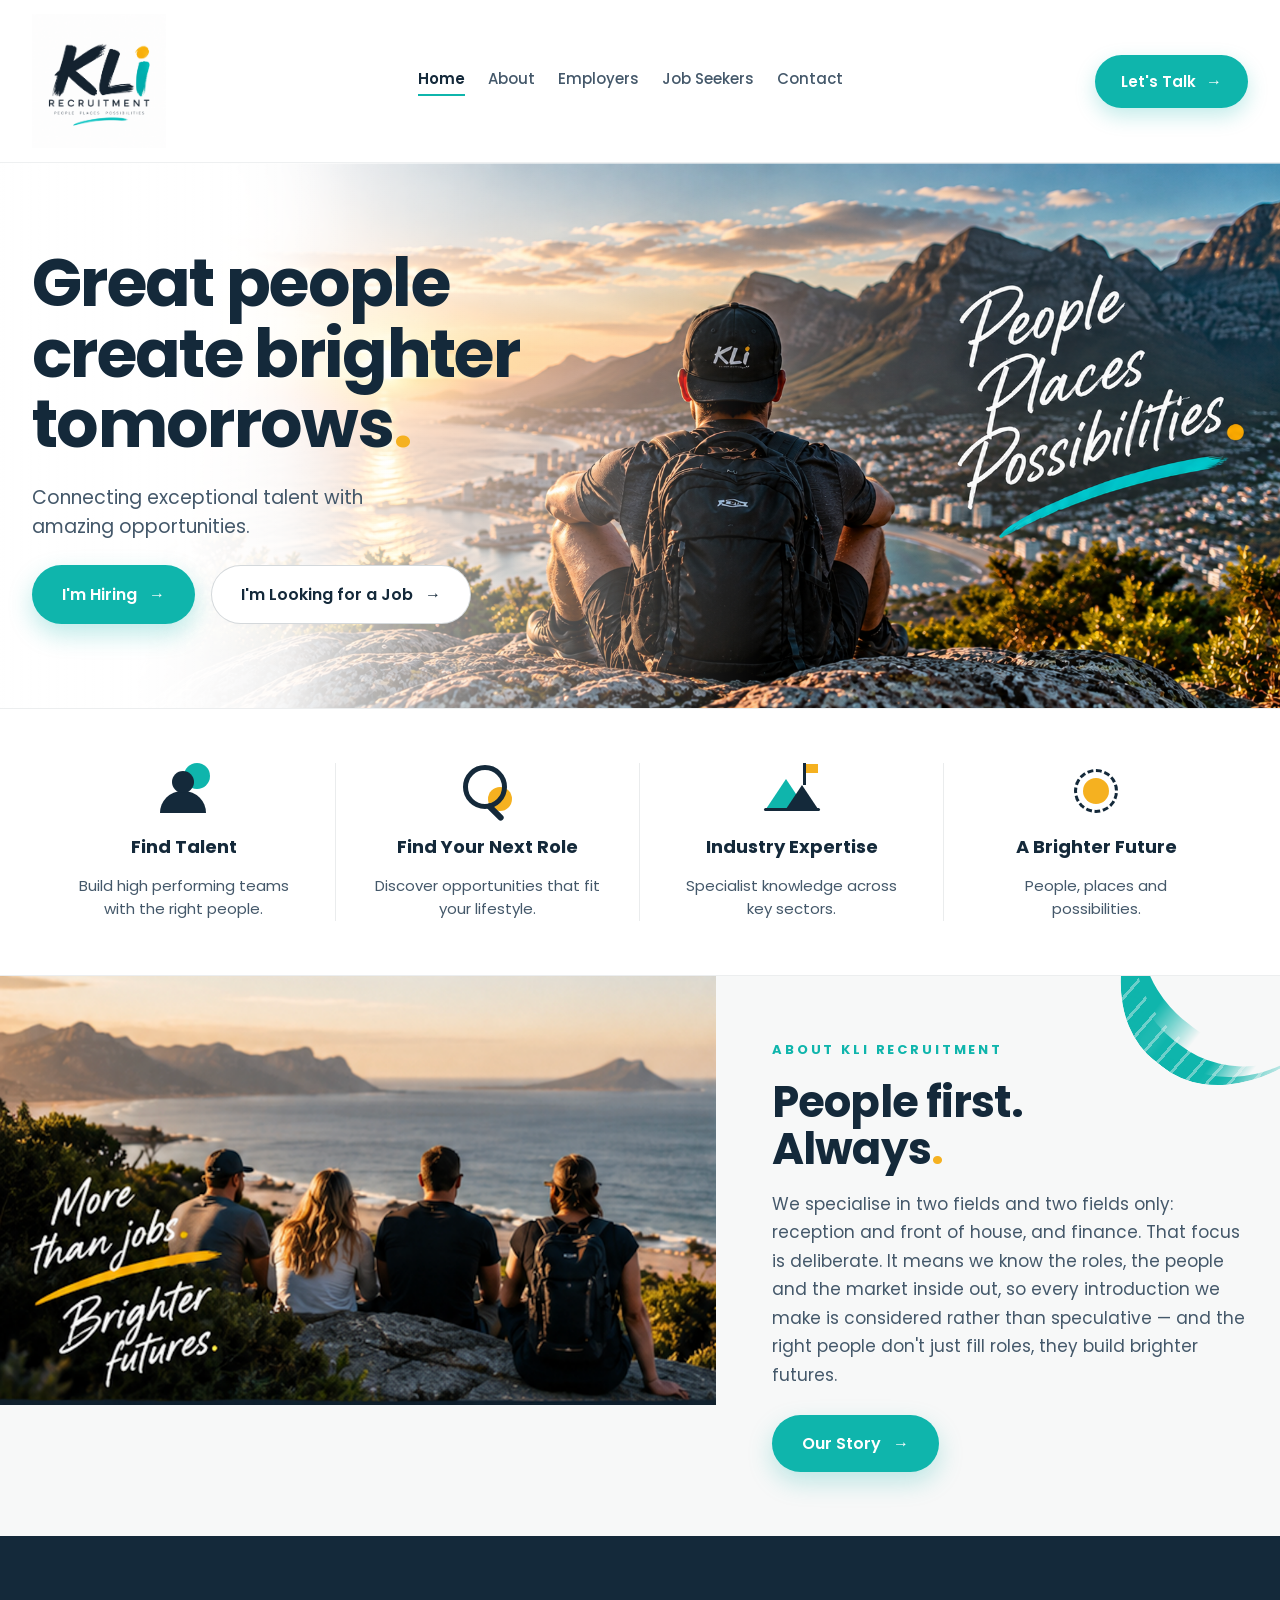
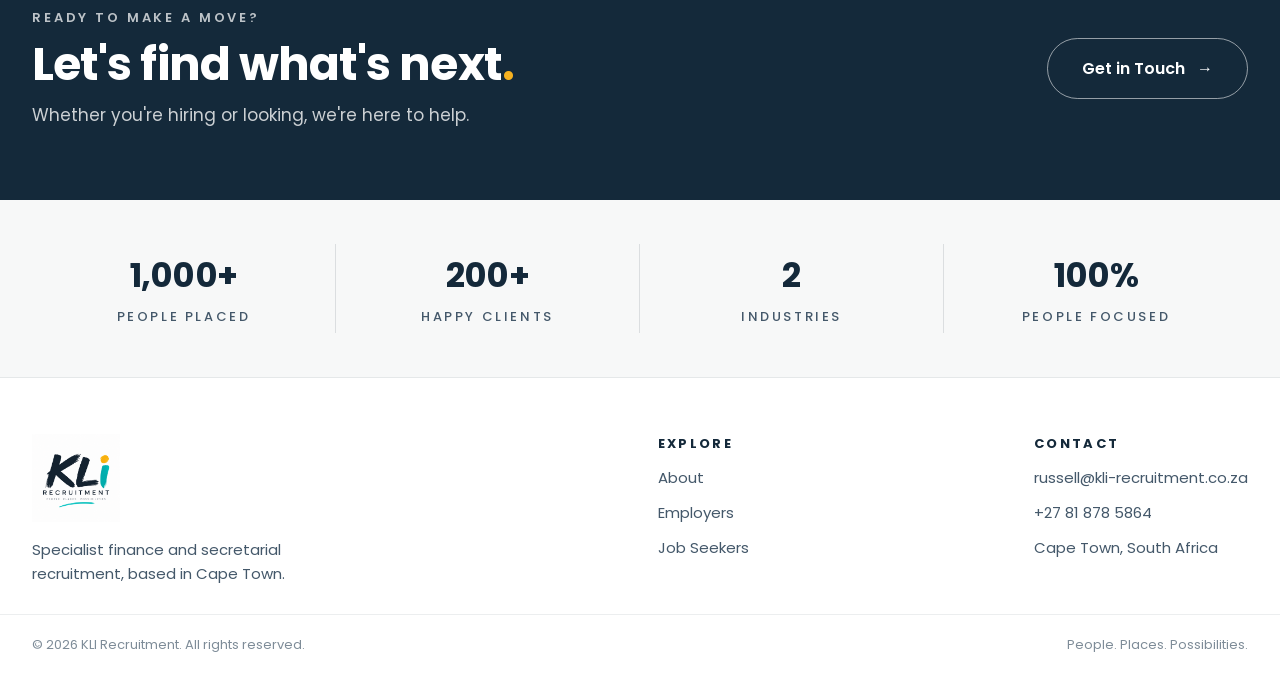
==== index.html @ b8b216cc "Add KLI Recruitment website pages and images Co-Authored-By: Claude Opus 5.5 <noreply@anthropic.com>" ====
<!DOCTYPE html>
<html>
<head>
  <meta charset="utf-8">
  <title>Bundled Page</title>
  <style>
    * { margin: 0; padding: 0; box-sizing: border-box; }
    body { background: #faf9f5; display: flex; align-items: center; justify-content: center; min-height: 100vh; font-family: -apple-system, BlinkMacSystemFont, sans-serif; }
    #__bundler_loading { position: fixed; bottom: 20px; right: 20px; font: 13px/1.4 -apple-system, BlinkMacSystemFont, sans-serif; color: #666; background: #fff; padding: 8px 14px; border-radius: 8px; box-shadow: 0 1px 4px rgba(0,0,0,0.12); z-index: 10000; }
    #__bundler_thumbnail { position: fixed; inset: 0; width: 100%; height: 100%; display: flex; align-items: center; justify-content: center; background: #faf9f5; z-index: 9999; }
    #__bundler_thumbnail svg { width: 100%; height: 100%; object-fit: contain; }
    #__bundler_placeholder { color: #999; font-size: 14px; }
  </style>
  <noscript>
    <style>#__bundler_loading { display: none; }</style>
    <div style="position:fixed;bottom:12px;left:12px;font:13px/1.4 -apple-system,BlinkMacSystemFont,sans-serif;color:#999;background:rgba(255,255,255,0.9);padding:6px 12px;border-radius:6px;box-shadow:0 1px 4px rgba(0,0,0,0.08);z-index:10000;">
      This page requires JavaScript to display.
    </div>
  </noscript>
</head>
<body>
  <div id="__bundler_thumbnail"><svg xmlns="http://www.w3.org/2000/svg" sc-camel-view-box="0 0 100 100"><rect width="100" height="100" fill="#14293A"></rect><text x="50" y="58" font-family="Helvetica,Arial,sans-serif" font-size="26" font-weight="700" fill="#ffffff" text-anchor="middle">KL<tspan fill="#0FB5AC">i</tspan></text><circle cx="66" cy="34" r="4" fill="#F5B120"></circle></svg></div>
  <div id="__bundler_loading">Unpacking...</div>

  <script>
    
document.addEventListener('DOMContentLoaded', async function() {
  const loading = document.getElementById('__bundler_loading');
  function setStatus(msg) { if (loading) loading.textContent = msg; }

  const FONT_MIME = /^(font[/]|application[/](x-)?font-|application[/]vnd\.ms-fontobject)/i;
  const MIME_TOKEN = /^[\w.+-]+[/][\w.+-]+$/;
  function toBase64(bytes) {
    let bin = '';
    for (let i = 0; i < bytes.length; i += 0x8000) {
      bin += String.fromCharCode.apply(null, bytes.subarray(i, i + 0x8000));
    }
    return btoa(bin);
  }

  // Error sink persists across replaceWith since it's on window, not the DOM.
  window.addEventListener('error', function(e) {
    // Failed resource loads (CSP-blocked links, scripts, images) fire plain
    // events at the element — warn only; real JS errors carry message/error.
    if (!e.message && !e.error && e.target && e.target !== window) {
      console.warn('[bundle] resource failed to load:',
        e.target.tagName, String(e.target.src || e.target.href || ''));
      return;
    }
    var p = document.body || document.documentElement;
    var d = document.getElementById('__bundler_err') || p.appendChild(document.createElement('div'));
    d.id = '__bundler_err';
    d.style.cssText = 'position:fixed;bottom:12px;left:12px;right:12px;font:12px/1.4 ui-monospace,monospace;background:#2a1215;color:#ff8a80;padding:10px 14px;border-radius:8px;border:1px solid #5c2b2e;z-index:99999;white-space:pre-wrap;max-height:40vh;overflow:auto';
    d.textContent = (d.textContent ? d.textContent + String.fromCharCode(10) : '') +
      '[bundle] ' + (e.message || e.type) +
      (e.filename ? ' (' + e.filename.slice(0, 60) + ':' + e.lineno + ')' : '');
  }, true);

  try {
    const manifestEl = document.querySelector('script[type="__bundler/manifest"]');
    const templateEl = document.querySelector('script[type="__bundler/template"]');
    if (!manifestEl || !templateEl) {
      setStatus('Error: missing bundle data');
      console.error('[bundler] Missing script tags — manifestEl:', !!manifestEl, 'templateEl:', !!templateEl);
      return;
    }

    const manifest = JSON.parse(manifestEl.textContent);
    let template = JSON.parse(templateEl.textContent);

    // Nested page bundles (iframe targets). Each ships ONCE, in the ROOT
    // document's manifest; frame srcs carry an about:blank#<uuid> marker
    // instead of a substitutable uuid. Every document mints the blobs for
    // its OWN frames — from local text at the root, or text obtained from
    // its DIRECT parent over the relay protocol below — so each frame
    // navigation stays same-origin with its initiator and a deduped page
    // loads at any depth on any host, including a file:// download's
    // opaque origins (where a blob minted by one document cannot be
    // navigated to by another).
    const pageOrderEl = document.querySelector('script[type="__bundler/page_order"]');
    const pageOrder = pageOrderEl ? JSON.parse(pageOrderEl.textContent) : [];
    const pageSet = new Set(pageOrder);
    const pageTexts = {};

    // ── Nested-page text protocol (parent-chain relay) ──
    // Page bundles ship once, in the ROOT document's manifest. Every
    // document mints the blobs for its OWN frames, obtaining page text
    // through a strict parent-chain relay: a document only ever SENDS to
    // its direct parent (which, for every document the publisher's own
    // runtime minted, is another publisher document) and only ACCEPTS
    // text from that direct parent; requests from below are honored only
    // for the document's own child frames, and the ROOT never sends
    // upward at all. That last rule is load-bearing: the artifact host's
    // frame-ancestors allows claude.ai (and friends) to frame an
    // artifact, so window.top can be a FOREIGN document — a top-addressed
    // protocol would hand page uuids to that ancestor and accept forged
    // "page text" from it, minting attacker HTML as an artifact-origin
    // blob document. The chain never touches the ancestor: requests stop
    // at the root, replies are origin-addressed per hop (never '*' when
    // an origin exists), and both directions are origin-gated (on https
    // a foreign sender's origin can never equal this document's; in
    // opaque contexts — file:// — everything serializes as 'null', where
    // an embedded EXTERNAL frame still fails the gate by carrying its
    // own real origin, and a sandboxed child of such a frame is excluded
    // by the own-child-frames check plus uuid unguessability). Shape is
    // deny-by-default: one request form, one reply form, no error
    // replies.
    // window.origin is the SERIALIZED SECURITY origin ('null' in opaque
    // contexts such as a sandboxed preview iframe) — location.origin is
    // computed from the URL and stays 'https://…' even when the document
    // is sandboxed, which would misgate every opaque chain.
    const OWN_TARGET = /^https?:[/][/]/.test(window.origin || '')
      ? window.origin
      : '*';
    function trustedOrigin(e) {
      if (e.origin === window.origin) return true; // https chains; opaque==opaque
      // file:// trees: Chrome serializes the file document's origin as
      // 'file://' while the blob: documents it mints serialize as 'null',
      // so the two legitimate shapes can never string-match — accept the
      // pair in both directions. https origins never serialize as either,
      // and sender identity (own child frame / direct parent) is checked
      // separately.
      return (
        (e.origin === 'null' &&
          (window.origin === 'file://' ||
            window.location.protocol === 'file:')) ||
        (/^file:/.test(e.origin) && window.origin === 'null')
      );
    }
    // Non-empty only in the root document (nested bundles ship an empty
    // island), so it doubles as the root marker: the root answers from
    // local text and treats a miss as authoritative — never relaying to
    // its (possibly foreign) parent.
    const isPageRoot = pageOrder.length > 0;
    const blobUrls = {};
    const resourceBlobs = {};
    const UUID_SHAPE = /^[0-9a-f]{8}-[0-9a-f]{4}-[0-9a-f]{4}-[0-9a-f]{4}-[0-9a-f]{12}$/;
    const pendingFrames = {}; // uuid -> [{el, frag}] awaiting text for own frames
    const pendingRelays = {}; // uuid -> [childWindow] awaiting text to pass down
    function mountPage(el, frag, text) {
      const pageBlob = new Blob([text], { type: 'text/html' });
      const u = URL.createObjectURL(pageBlob);
      resourceBlobs[u] = pageBlob;
      el.src = u + frag;
    }
    function deliverPage(uuid, text) {
      const frames = pendingFrames[uuid];
      delete pendingFrames[uuid];
      if (frames) for (const f of frames) mountPage(f.el, f.frag, text);
      const relays = pendingRelays[uuid];
      delete pendingRelays[uuid];
      if (relays) {
        for (const cw of relays) {
          try { cw.postMessage({ __bundler_page: uuid, __bundler_text: text }, OWN_TARGET); } catch (err) { /* gone */ }
        }
      }
    }
    function ownFrameWindows() {
      const out = [];
      for (const f of Array.from(document.querySelectorAll('iframe'))) {
        try { if (f.contentWindow) out.push(f.contentWindow); } catch (err) { /* detached */ }
      }
      return out;
    }
    window.addEventListener('message', function (e) {
      const d = e.data;
      if (!d || typeof d !== 'object' || !e.source) return;
      // Origin gate first; the structural checks below (own-child-frames
      // for requests, direct-parent + solicited-uuid for replies, the
      // root's never-relay rule) are what hold in fully opaque chains
      // where origin strings can't discriminate — a sandboxed root's
      // FOREIGN wrapper still fails all three even though both serialize
      // as real-vs-'null' rather than matching.
      if (!trustedOrigin(e)) return;
      if (typeof d.__bundler_need === 'string' && UUID_SHAPE.test(d.__bundler_need)) {
        // Requests are honored only for this document's own child frames.
        if (ownFrameWindows().indexOf(e.source) < 0) return;
        const uuid = d.__bundler_need;
        const text = pageTexts[uuid];
        if (typeof text === 'string') {
          try { e.source.postMessage({ __bundler_page: uuid, __bundler_text: text }, OWN_TARGET); } catch (err) { /* gone */ }
          return;
        }
        if (isPageRoot || window.parent === window) return; // authoritative miss
        const waiting = pendingRelays[uuid];
        if (waiting) {
          if (waiting.indexOf(e.source) < 0) waiting.push(e.source);
          return;
        }
        // Never-answered uuids would otherwise accumulate forever under a
        // request spray; past the cap (far above any real page count) new
        // relays are dropped rather than remembered.
        if (Object.keys(pendingRelays).length >= 128) return;
        pendingRelays[uuid] = [e.source];
        window.parent.postMessage({ __bundler_need: uuid }, OWN_TARGET);
      } else if (
        typeof d.__bundler_page === 'string' &&
        UUID_SHAPE.test(d.__bundler_page) &&
        typeof d.__bundler_text === 'string'
      ) {
        // The shape test is load-bearing beyond tidiness: the solicited
        // check below uses the in operator, which matches prototype keys
        // ('__proto__', 'constructor') — an unshaped key would reach
        // deliverPage and throw, painting the error banner.
        // Text is accepted only from the direct parent — the document
        // that minted this one.
        if (e.source !== window.parent || window.parent === window) return;
        if (!(d.__bundler_page in pendingFrames) && !(d.__bundler_page in pendingRelays)) return;
        deliverPage(d.__bundler_page, d.__bundler_text);
      }
    });

    const uuids = Object.keys(manifest);
    setStatus('Unpacking ' + uuids.length + ' assets...');

    await Promise.all(uuids.map(async (uuid) => {
      const entry = manifest[uuid];
      try {
        const binaryStr = atob(entry.data);
        const bytes = new Uint8Array(binaryStr.length);
        for (let i = 0; i < binaryStr.length; i++) bytes[i] = binaryStr.charCodeAt(i);

        let finalBytes = bytes;
        if (entry.compressed) {
          if (typeof DecompressionStream !== 'undefined') {
            const ds = new DecompressionStream('gzip');
            const writer = ds.writable.getWriter();
            const reader = ds.readable.getReader();
            writer.write(bytes);
            writer.close();
            const chunks = [];
            let totalLen = 0;
            while (true) {
              const { done, value } = await reader.read();
              if (done) break;
              chunks.push(value);
              totalLen += value.length;
            }
            finalBytes = new Uint8Array(totalLen);
            let offset = 0;
            for (const chunk of chunks) { finalBytes.set(chunk, offset); offset += chunk.length; }
          } else {
            console.warn('DecompressionStream not available, asset ' + uuid + ' may not render');
          }
        }

        if (pageSet.has(uuid)) {
          pageTexts[uuid] = new TextDecoder().decode(finalBytes);
          return;
        }
        if (FONT_MIME.test(entry.mime) && MIME_TOKEN.test(entry.mime)) {
          // Strict artifact hosts allow font-src data: but not blob:.
          blobUrls[uuid] = 'data:' + entry.mime + ';base64,' +
            (entry.compressed ? toBase64(finalBytes) : entry.data);
        } else {
          const blob = new Blob([finalBytes], { type: entry.mime });
          blobUrls[uuid] = URL.createObjectURL(blob);
          resourceBlobs[blobUrls[uuid]] = blob;
        }
      } catch (err) {
        console.error('Failed to decode asset ' + uuid + ':', err);
        const blob = new Blob([], { type: entry.mime });
        blobUrls[uuid] = URL.createObjectURL(blob);
        resourceBlobs[blobUrls[uuid]] = blob;
      }
    }));

    const extResEl = document.querySelector('script[type="__bundler/ext_resources"]');
    const extResources = extResEl ? JSON.parse(extResEl.textContent) : [];
    const resourceMap = {};
    for (const entry of extResources) {
      if (blobUrls[entry.uuid]) resourceMap[entry.id] = blobUrls[entry.uuid];
    }

    // Artifact-host CSP (connect-src 'self') refuses fetch() of blob: URLs —
    // consumers read these Blobs directly. Survives the swap like the error sink.
    window.__resourceBlobs = resourceBlobs;

    setStatus('Rendering...');
    // Page uuids have no blob here — they ride inside about:blank#<uuid>
    // frame markers the pass below resolves after the swap.
    for (const uuid of uuids) {
      if (pageSet.has(uuid)) continue;
      template = template.split(uuid).join(blobUrls[uuid]);
    }

    // Strip integrity + crossorigin — blob URLs from a file:// document inherit
    // a null origin, so crossorigin forces a CORS fetch that SRI then rejects.
    // The manifest bytes are ours; SRI protects against CDN compromise, not this.
    template = template.replace(/\s+integrity="[^"]*"/gi, '').replace(/\s+crossorigin="[^"]*"/gi, '');

    const resourceScript = '<script>window.__resources = ' +
      JSON.stringify(resourceMap).replace(/<\//g, '<\\/') +
      ';</' + 'script>';
    // Inject after <head> so the DOCTYPE stays first; prepending the script
    // would push the parser into quirks mode. DOMParser always emits a <head>
    // (synthesizing one if the source HTML omitted it) but may carry
    // attributes through, so match the full opening tag. slice() rather than
    // replace() keeps us clear of $-pattern substitution in resourceScript.
    const headOpen = template.match(/<head[^>]*>/i);
    if (headOpen) {
      const i = headOpen.index + headOpen[0].length;
      template = template.slice(0, i) + resourceScript + template.slice(i);
    }

    // Parse the template and swap the root element. Scripts inserted via
    // DOMParser/replaceWith are inert per spec — re-create each with
    // createElement so they execute, awaiting onload for src scripts to
    // preserve ordering (React before ReactDOM before Babel before text/babel).
    const doc = new DOMParser().parseFromString(template, 'text/html');
    document.documentElement.replaceWith(doc.documentElement);

    // Resolve page-frame markers: mint this document's own blob for each
    // framed page — from local text when this is the root, otherwise by
    // asking the direct parent over the relay protocol above. An
    // unanswered request leaves the frame on about:blank, the same
    // degraded state as a refused embed.
    {
      const MARKER = /^about:blank#([0-9a-f]{8}-[0-9a-f]{4}-[0-9a-f]{4}-[0-9a-f]{4}-[0-9a-f]{12})(#.*)?$/;
      const needed = [];
      for (const el of Array.from(document.querySelectorAll('iframe'))) {
        const m = MARKER.exec(el.getAttribute('src') || '');
        if (!m) continue;
        const text = pageTexts[m[1]];
        if (typeof text === 'string') {
          mountPage(el, m[2] || '', text);
        } else if (window.parent !== window && !isPageRoot) {
          const had = pendingFrames[m[1]];
          (pendingFrames[m[1]] = had || []).push({ el: el, frag: m[2] || '' });
          if (!had) needed.push(m[1]);
        }
      }
      for (const uuid of needed) {
        window.parent.postMessage({ __bundler_need: uuid }, OWN_TARGET);
      }
    }

    const dead = Array.from(document.scripts);
    for (const old of dead) {
      const s = document.createElement('script');
      for (const a of old.attributes) s.setAttribute(a.name, a.value);
      s.textContent = old.textContent;
      // text/babel scripts with a src: read and inline. transformScriptTags
      // does XHR against the src, but blob:null/ from a file:// origin is
      // silently dropped. Inlining makes it a plain inline babel script,
      // which transformScriptTags handles unconditionally.
      if ((s.type === 'text/babel' || s.type === 'text/jsx') && s.src) {
        const pre = resourceBlobs[s.src.split('#')[0]];
        s.textContent = pre ? await pre.text() : await (await fetch(s.src)).text();
        s.removeAttribute('src');
      }
      const p = s.src ? new Promise(function(r) { s.onload = s.onerror = r; }) : null;
      old.replaceWith(s);
      if (p) await p;
    }
    // Babel standalone auto-transforms type=text/babel on DOMContentLoaded,
    // which fired before we swapped the document. Trigger manually if present.
    if (window.Babel && typeof window.Babel.transformScriptTags === 'function') {
      window.Babel.transformScriptTags();
    }
  } catch (err) {
    setStatus('Error unpacking: ' + err.message);
    console.error('Bundle unpack error:', err);
  }
});

  </script>

  <script type="__bundler/manifest">
{"caaa2f9f-e74e-464b-9083-23123274c14f":{"mime":"image/png","compressed":false,"data":"[base64]/Q2kTYzJwYS5pY29uAAAAABhjMnNoZ/[base64]/[base64]/QglLaxFALtS5gPoGKhkyyVTvEpSZ4pTNo2T0hDI/[base64]/QglLaxFALtS5gPoGKhkyyVTvEpSZ4pTNo2T0hDI/[base64]/[base64]/sEFM3evJ947IDq0D2OHmBvNTZwav7R/MxFEqlQwN0a4B/2aeUQLc1dVowNjEXwdEt2sWC/[base64]/[base64]/[base64]//PUy0oy4X+dsgG7rW3yXWzDnEw8uQrgDxnCa/[base64]/[base64]/zMflibJ21F4bQqB5wEvQUwV6ExLiAuyeLIEFTboZIWT74kNZj+LwVp3Bu4TePeBy8a6Gz1wYri0/[base64]/b52I9yw6aYExqtAypB2mEeLkcIUr0edFG+XQTseoK2wPv6D+gnpYvo/mLzDGDxA19IGspzAX9zleQZTm7MTno13lgR4deCF9zSFkdDd5vfSBmIeZ+jOaRZTl7gTgtHl/J1Qtd2PbZ/pCLc7QfGbx/UckaM1lHHtbd68pP5IyfVgAISUHWKcKBo6ee8hCh8nCrqKanAL/7JdhEZRlWwL2PqfZ70FbBEpEDeQDZcRIpUa1dI/[base64]/qzMf+dhyJTmYKaYgtEO3DRqIq5H+M1BKcV0YtWBhi1cqo+n74wtlhahbLNV2gk6OyZagv7e+Y5/x+ukj0qqFx/JOvf+qnThhziGnVQsD5hJKFTxDLVLM9OvjdKWURecpDnpa4h1iWIe/RkXsCAwEAAaOCASYwggEiMBIGA1UdEwEB/wQIMAYBAf8CAQAwDgYDVR0PAQH/[base64]/3t/AysNAGtW9cutHr0qga2lptBNoz4Uk+STEQxp1eSMqG7mN1QIFuIlnOxlZig8Mz2iGpqiu81nZErnvnQhBKFuw6smxDss2lW5/UdOBOCNeJs3g8R0O8VHYe9tQXKk211DU8mWTuUd4AQ636jdLtGvWJfW5/RfBHIjPGvPC705AasGjJOoj6cPdlk+4QSS9ffZ+0ZiBatubtSIRqCzLypqX6VO2vjU/MzZozypd0UbCsH5mLk5y8yhccAqghJx0+T2JeJRIW3WFd/kU41vSn0Xjl7AugzVDnd5IYF6zu33HB2bjrayikJWnY9rQSoO/muci+4aoyjPX/Pp0GQe1u7CiUsY65LP9a/CJwVNuJGhNyWZ5v2A3PS8xzd7vrQBLWdY8C/nw7OLceVEA3owtqWydT5bI34701SmOrnHzA4cMxXVajV6gXZ/L/5X2mn4DD4/71SPAYt7RsNjnvof7cR/L3CEK/ZWgvSnyyTXbF4kezq9qVg7GBFps5yP0nB0/4tuJrvDq0XHUwWWnEe1xkarXvX8iIsZaKM1D+V8apVltavruf+6uOCbSkeyzuwVL4kCfRXur5wMTcTJzgH1Mj2P9yY0C/[base64]/ygHNQwg44A35f/vWXr3wIIKMszPwm+NVYYFjIwMjYwOTIwMTEyODQ5LjMzNTUwOFowA4ABAQIIT8mFYFOKrG+gghBmMIIE9jCCA16gAwIBAgIUYdtGKDKKjI1KBre//mDjAmw/[base64]/Sefx3inYQTK/w4pYSr7oYjNX6iil50OiS+LkcgfvLCWkD0IHFWCwZaONmoVrYlp6JDbLEQyg6gKzXflNejuqGRb/rjgjp3nAiChKMM13acQN+ki9wlNl5q0hHPALnypUEcooLTwaR/wsIcpeln+DxQUNUL52WlSF0ogN/JozA/xLbeCliAbSxEORhJcPaQUhrhLRWY4ok5NJ8qVunUMzE6Hap90wyAVBQEkXw3Eflyu/h3zHwuV7QCR3zz1hpsqEl4O1g8c0N3J+g3ITcPJhFoYSSzkOHMaYFK4TO7G87e22N1qqc4gul3WxFw1EGTyAyMRUz9ijmUFEV1wK9TJawmBRVLoGlftWkZd2l12nCV5EGiDUaSYhHWRcphV/9jjQ2Kx7WlnJ0G8xY/yagcrg0no4S0YNA67OQevZ720lR7IArK9RWfNcgGIlF9VSwYsra/tpfQkr3cDPoOKZFGPkYwMOZZLsD2u+gSZoT4YjD3wvhc2oS71Y7UCAwEAAaN4MHYwDAYDVR0TAQH/BAIwADAOBgNVHQ8BAf8EBAMCBsAwFgYDVR0lAQH/BAwwCgYIKwYBBQUHAwgwHQYDVR0OBBYEFKQnVIKiioB7PcWGzT9w2cKDmVF4MB8GA1UdIwQYMBaAFPIU8LDHF1Q9I0OF3Mpz0HKAPbioMA0GCSqGSIb3DQEBCwUAA4IBgQAg+yRPQcDAvJiyMhIgEI0gmUg1Ek/ERlZ+pz4/tqUj+SpIPuBRnR9FQHjBu4NOk1DJmyeWaN9NzvL2HNJ5q+/qwR/aP/WYWQjmcM2J9O5Hi6rL7P+MfhThRtiR5py4HuQ0Rv9h0nj4fTg541LtG19m6HPAAHI75KirjoYbKqM3Ifk733tcVNhMx2oqS3/PQ3RgBYBzo8nRd6+Hqf21sYRqbr+IKs6aoZqrop6CSAcMN8UCY1GX21J8bx5nyWkIQtXP9futG16LkOLgCHk8LhsTg2qepeglQY+FEAHt5BjBoDqN/p1SUBrvh97hZM1V+SEg37Yp758nbtG6NEarSiJP52IVd91FI91hLcIxKY/EuX55AgartFfUwezPHQbhXHtlSbAZ602rpMcnQE6mtLWPz3zDtEOndtNeMGPuqBeuNSh0ZKtaNeNbLzo+Tgph1jBNQ5v/[base64]/lsRYoVYLf3ri9eojVOhTiFaZ80ndBN2EM9zTRt/GOT/NNwu0roduhqTmZJoO38+Bi+75oXt6h3rO+3OMy51CozxHYP1kARd8v+x10XLUDT3os8wBjWQBRBmcuUPyx9AGtS/J7KULcJR0UV4QUjVfqxT29UmJX0fbr4aOEiHHrcipFDixW2LhJDsWIcoL7KJI4u77+k0U3ouD8xzyY9xQBQ6vLZJCBk7dVzni5weKreVjwF+dSAouitr/b7qKNcy2irRNswd/LENHRrVW3Gh/vyMjyecQ5FE/fsUA/7/tYEMSa70MRNYeJC26/DK25fKxkb5uKw741cRM0fwHN9j6LpvW2CvCVlhAgwae0VAgMBAAGjezB5MBIGA1UdEwEB/wQIMAYBAf8CAQAwDgYDVR0PAQH/BAQDAgEGMBMGA1UdJQQMMAoGCCsGAQUFBwMIMB0GA1UdDgQWBBTyFPCwxxdUPSNDhdzKc9BygD24qDAfBgNVHSMEGDAWgBRYwkCgPEd2K6jmbqiRlo6WyLfZ5DANBgkqhkiG9w0BAQsFAAOCAgEAkuw3XN5s62TarqERCTByrtxyCPU7vA96PdbG4S/2gzN96B9XQBhOTJmqa9SZ2RSL22vWTPjK0Fkz06GgOFwjiEQk+4fh9pMGJ7yh7UxfZ13/Nasx0ux7EdRAQzdPwoQbnLpkyA+woh1+mjb44dCCs1BDsuBVvYCUyFlSTkp03l3HRVibt/owqjvcR7zVLiy5OBhjLHlat91VrT1C34gDz/Fo/nMA1Fq33iQCl5HA52f+3KYK86VGEbNRHH8Sz42vX+MYyLhAxr3j+dZLcdBkXeVkwkvAXnfRPcdbnhXPe/2UlOcBSwhR2vtk9KsR8DWU8fa+fisO3bKaPVDdUMOWZI5tqwxznygGOwR30Jftb0VPsTMuX0brg7apYR+814Ku+IBvwuNpFTDmbXw6RJIrBpgtr9w0wb6lKkjnh8jeOAy1BAwzyuOEUHDxsh5L3o1P9pEZ3F+F+vHm0dfKp+60n/YheCmB8ONwWHcBEIakOkuXg0bo2sJqdsmpEsshHA9FvmWxoIYugLxZS02bQx9ttNeE4Pzw1chhkA1DjhNqncPxITyEXQb+O9bYIzlFC18dcQ36Mv2ggJVEtU8A5cN0/eJOh3KG9PBRAYceCL3UtSs1bAYQkqQ7a2qduv3AOwecdsIM1Rg5f0na45QcPlAIatdM4olhne/rz8XDQG5wejgwggXmMIIDzqADAgECAhQTUDtsiYzwJAMzLI/[base64]/AGq9gvsGazXma3Gya/jaawZgWpD/kLJ26paVQc7MKwvka88RJL3i90uy85z/0m9EaD/KgYaIsiSXKUQYRF/klEJzSxi/0icRBEg7+Jh7TbTXN7Ls1YECohVG+9u6QmPEq2J16EGtq2S7ZY/PlFFwpxYYiwYocaM3rOJ6pUJZbI0P7OP9CfDs6oVEvJclI3DH/UHLu8Hyhd80Yb4Fh8z+/bujSG7GmCDbkazL7/neoXptc3d0xkEyOZf8WgctBzigxU8oYQ85IBG591mQWsykQ5LQuOrdUWnJWV/Ooan0e7+ZhH91lyA5ICUmZMnTwCqLM3ZMAU6wjvYKFILHvvu0doXcA7jpGM6Ke7K/pBjFmtGZvsomToH6VDg8hzkH4XvCO6c25wNUzXXjQ0Ccxz1AwcnMdHtpqwsCTz63cD2SH9vsIToh29T7v/5IsmXcuC/YG3Ji2nQkDOv30GgnHj19a6X5IDQkrtR6KgxsE8lsVPCwQA6+Rop1Bt1Jo0Q0RGhm/sMDaT2C97imq7YeNcVwojI2IoyUUY0XYBfx7YY9sRlQ7GFzJsIKvg8ixIz8cnxpb7qLXVLUqU667hdum+pee7ISJcvN6QMkWtoVYR1vxJGE5okze2MaoIvKev1tMLMsCAwEAAaNmMGQwEgYDVR0TAQH/BAgwBgEB/[base64]/R9GOsPJvyD/yGowaze2xuTqxnN0DB2GDqTnc6qZwMNORougHTfbfB+E3Yv6epQQYs4PWzl4D7uL9tkVDZeEb5iRbbRIbSAPIwY69qc1kqp1VRlW2vRWH7ASYfr60tfkgw7lNeahvahWc5H8Disw7B/A3Rk0cBSO6Gxeyhr4Q5pl/gCGAwoFzsn/66kEJ73Zcug9Oq5vZTOROKYsQpIaO5VqSGlYI/+ytZ90XuGIJwO86h40MbaQC7IgQULXGKoKsH7VucYeQeOEa/s5dvTcP5GzGOoZPE86a+lZLxev4UILR6wzuO506QR11K7cIuGnfsuvwr20lUrI0IrQ1zsoYJhP89x7bD3l+nky8I8/Kx3t7bcIMFM6YmyD7Ivf8N+kmScCLWE3syW/YmwS7VDfdLprYb9Gdktn70A7sC0R1YjfEgVkQ5OD2eJIHtiCMHJXlXx9gbGUSNXb++HvhQgRnm+lAKxyCAonZWKiCZVBWZS7xh/2Uu6qFoU6cIsrZ8Lw1xC86H1J2R5cYwKWp79uflFeQdwHuFqA7U3lo5Y/UW/[base64]/5g4wJsP3G3MA0GCWCGSAFlAwQCAQUAoIIBJTAaBgkqhkiG9w0BCQMxDQYLKoZIhvcNAQkQAQQwLwYJKoZIhvcNAQkEMSIEIKxcaK0/NXVXBG8oANgmWR+ITiTDgPyEAdf4/+yzKNqzMIHVBgsqhkiG9w0BCRACLzGBxTCBwjCBvzCBvAQgvU+5spBMgTZniG7vQeFt/[base64]/5g4wJsP3G3MA0GCSqGSIb3DQEBCwUABIIBgLmLi+MLym9Ylf1CgjdpmEK/Fse2qp6o37vRmgupGfnnnowtRIIjxUh+oq3LzYyXS5b1F4yxZGfNP2ZqMKE0w+Wp2ftpUPJaNpipELcI/G8RFk9HuvXglGwarwGWF+H0qX4vLXBtjFM/2OJlNFQybSAligd9LSl2fKmVwdL9B1Ke4bBfJP57FzJI5DDWej8TRhVaAxqw58bT4lwJgWIkVhknPr5KJxW30BendSPxN6YFHHICQ6ac+O2BcVoU7l7sobNZ0k+WdcCRuPdDwhFFAcIfQ9xNgXzVaFsZQo/Tk7dM6cOIQcPLsA1WQkVI2mCQo/8usWz9YnxbD5Yf2uj+MdwVprKjh1kYgRnIwSvkAlpQeCeh6+/[base64]/[base64]/bEHXSQcLiSYJy91J7fSOzJphsk5ceqqMqj1ya4FSA/04fzxqdkHWJamLAdbjnAAGcRzcBldWlpT4G1agrtjisAACHMRBcS0AS3w4xULNFssDTHWgzi3Xg6CvY3OdDHlT5d3sK54HISQJE/VcwwRJ7zMM5p7b80BypFrGpKYNLPG1m2vWHIEtHiCdPVDgytTtjh0dPYZsawQof18eXYPCjq+kPoHZb3bg9JD8KDYuuxLKuh5UvgTmR0F8tfUAVhRF7r9uQHqu4gxBhamoPpJtV/98syz1hjlOpsfqv+1sAIdo/6pFMUa0b2IkNJZ3oZQgbbk2UtsHOu4zWr1/M88JBnT3TSNFbVH97AXCy3qpx7OBrNSjRByyEsvlB+76V4bjUDvXCOAixVh5UsQrmMK3UyvxtYMyj5AVM3gGm/[base64]/XnkXDnernUGoaflxM0Emhz4J8RMmCvxqp0RvC1MGby63rwqoBEeEOfyqti8dK3TDFSpiRE/SPWMtJ5wdqsLGbs6IiSQ4QRL20slZOBPPGJrAEni9RJ02tixmgqKKbIHBlzpR1sC4LpbNSwCsod86clbFnCuLKfFHJuNOIVGxsNo3gDOzMAcSXKraUBuclbtxhDTqLTW4L8ZF50O3vEOu9Tq5b77YNxnHY8n8JuA23sWWTvHwM5qwz6EIyfQP+5PLEIzE8D300lNK/MXblChWs2W5rhMHPX8vc/4J3Mh9G5ks+D1MRcZvserQXxAgMBAAGjgYcwgYQwDAYDVR0TAQH/BAIwADAfBgNVHSMEGDAWgBQ5PRBH3JePr4h7TXMYHc3l7qSlKjAPBgkrBgEFBQcwAQUEAgUAMBMGA1UdJQQMMAoGCCsGAQUFBwMJMB0GA1UdDgQWBBRj8xGiXg7NzcUQUrk/89M1Zm3IfjAOBgNVHQ8BAf8EBAMCB4AwDQYJKoZIhvcNAQELBQADggIBAHcFB+y6Jzj4zPVsCxkVPijUswrPd/WGaHx1g+VJxGj6w2a90nB3/EwmiPcwS1QfZM6RfACvt1q15KqZn4c26WCcsCKOveYU/8E1G9hkX6zRGz7hQImoGMyJ56AyZrUuF7/xOU0a/WxzvvYANnDj1V952dZywTJM9IWpHUK4RoKAM8VoLLsS5fwynolfn9D+n4trXARedJ9QG/[base64]/6NiRjjRYNobf1c62JcWTWfdzwTMBFPswb4y5Bek90ntoPjb2+ex4Kvux+vBCdDHumtgbSG4Ysfie0CvJxI/[base64]/[base64]/6XSKq+/[base64]/WdJfnOnCOrV9PRr5ENrGIjsOg43d1M+ZhKcoUfulZk4/v99pS+EBK6LmpGUQR1ELprtlAdWcOitEwgvyDZfhKGbvdElzzIiY+dmEnwYeobXcL9Xy669kxrh/iV994t99GfCVH4r0J+qcKI2wG1gLG2cGmKz+cjw3KPwozKyy4m1oXNYFUc/5BsdXamajMu8elaOzBJIzV0rhfuDWaQ0H5nZisf7moohZMTeo9DNmMnx4REfT6fiytJ67Xb9/[base64]/dQGcwQtHcThBzzARBE+zj4RYZmQgajqNShFYzJzvYo2Ze7bkcADT6vJdwvEsAu8sOvOLx1Ti/DxJ52+NoG6HnseotGkuc0i/dplRfvVoB1uvaiT3cPI1oc4m5XDUlzJTzbgcnaLJbr5Cf6EOSJ5Ec5qbNUqtPdCifkxGX+0Ndosdgt+vrCON/tedtabKUuxDwpjkkBdM0K2hUUYstS0e3vT7QkD4u+1tJVLKqMQyotF/9S4cjMNIDeSXL4/9tQGNFbfr/[base64]/uefDuuN3IiA9RXVFlmMn2CqF8EHzDJazAHfv7dc1El1CD1/KYFU1pBOSv6CiQmW14fm9HnF3SSyAS46n69LljnDsxxl4GOy946S4WIJTZp1TmNX160jfHTSc7cGJQC+rUkzaTuLPF+fWrV9U9xwjyfeYDKlNE+V/b+0yTK2VFwikksa9uvsFZnHPnfIU3YXn2tx5zV6L4dUHH5izu1Eg5D2NQtXFERXP5YQhohhSlzfZ6HRXztj2Ib+0stek6b94rYQfmu7p3XJ0eGLIS/7hPhd3MkwMtnGnGFO/fEKti4zOT6oyNjFFt2Ww+LR9vo0xPcx6LKvexsOtpLmIUGdDmZJXj7jWf1RwmoQXW9tvW/qTJDvlQ7TDZQokVvEPMAqnwvJrwpVftLqIYe83Hy+HrM9jUkhx/uZkiT0dg8j7ZdKXMIVMcY+ljj/TYM9BP8XomWUFgutQwAuoWzNwItOYWcKzuc87af26GRvtZWBrvG0QmdDBrSG6/9py0QVfLFYRgGtl99WM3TXdhsSlv0po/4R3Wq9lV+UaswJp3PFP8S8NNUkd0HbzX12mtZAwDiDv6a46s855Ch/pwy60sVAvrT75sm566rFbi8KSMBX5945VyNLJbKOheusvVgk/iQr5he5xtKvbfa+Hjcssi+EGHcObAFt6nBXSxUknJBZ8XdvY7ytpnehTDrF1GZfrQeN6OcXYXwj2C8N8WPnKbMa+8/bPoRwpxc1qPop45pouWh6vrUGwXvd7pWF3f6clE5Z/R2H9CEB5GliuVHIzxVfPvT6EzLGyajjvmlLpvLqOJFPV3qGVoLNvDC/revf0rkf1faP7Z2w5ML5k17H/oB0KqZZ8Zs0wJUlTZJUu7Jovb6LkQ10jlABooIbyeYCGzl0y1+di3m6dpcm9awY9jsP3VhSRlOB5CizvzgAsuX3HPJlWbBa5prKXoZsgMdWoDpMemFMprIvx6romtsVQWQSdbvnGw9ofXbu+nCyYLYbmrrVeSNkgh2/l/Z8st7iEg2SEMcc/pqrLDhehEufMHww5lrWbggO66X+a/pwD9OGoAjhpAoLxtWeRHnGmEI7muWlT0vBvIQ5aoL5mKPohdiDN2sVsx1Qew78IhXtor9sqXz5LDadvoO0DwhY50OWioiu/32/x8qvIGN/[base64]/[base64]/FoV8JM8gsa0iP7Jokpab2k7+sZsriUfSiAj1L/YEJG0MKpi9yDpeBIqHaTrXXOc5ztUh5k9WPxQjMBTn5SPe2iW72wQda61EebN2nZEfwzNm4128a4JQC53+uS0KR7d3InpyAtlsORKvIvT8LgRhIvbYN3Uwrv7UKAX/PaH/wyyvx/Qx8aWpaqMGIir6xobK5DlkFJe01/E8hcIHH6onDxmxGlz7wxR+YYoALhf1yaaWzuPX1w0t0TPObl6N83nPOcH871qSit+mqLxC1VaVJboFwlwFJY0mCZfURZK61eVY5cOELBcLs1tyIHeAwyzH35cZX4nrRFF1aWr8hA7pw6WhDelNZcEES/iP7TiIiUVSrPwTujfVS6EVTJM7vhZpDKAJh3dGIOWQCQ6Sv6PnCbF/r+YqjUt1LMluM4YtLESMKibvVxMYmA8NdRPZhf/U3M2L2KBUSgy3fdE0CgdixFbxoaEMtXMQAlFBCg9etYEDOTPn2SkqeLfgWOqSVq1EGvm8A++CjYTq2FK++o4Pj9sVLV1t+0GjXwSKfcxWIWF1Hofz6hLY6omUOS/la/084Pz3gHxnHzpaVyyJ/[base64]/nkt6pYIWraNzM5fSsquAMWiJnk7ySk33WZ96MqnpfFTYXVikZzBUQu7/BnWT7/pU08IgG7VlnC+mgN3RbcqFNzO720EarnMkoB+ODvMaVUs7ars2BM+IRSIwMr9FpY/FwXgt6nmLIWAtp9MyorVBUAWyqwlBcccnUcF5QRexPZJNEigXH4Kl/5yvBWMx/7xtqnnbpWE53AqoO1ptDfdQj7A54OKd0qJhFpsc7WjZRDC4ofemED7VBatyJSVIzZUSlNTHjYW0O6BtOXxYABZtfGHuS5bYbwS90fN5wTT0YnJZIUAd1TG9J4sSCVkFK829ajsTiYts6SStLelIY05qi60/EkJz6qLT62tiLVsrNwYlDUWde6rYT2gSrIMiJZLTMOT0I1yfAUet1YgUwoAWPyiakOEqD2qKSLKTiUCH17zQKHG7Mw2LAGFzhdeNkHEit8g8J5n3b2BcevcCFaM/LKffOTd5cAabK9cPusnL/ebleYM68SWPQvbplND4kCDln7kkSKtmqHhHix1XSzxJ/JG8oaBprWtJFVr+lpeDsELk4xM3rqkKXiTEEBBRitQKV+Ur6qqvGSpufI4W1r65pdkm4f1ms39udWLGxzMfpmg3g6zyzygj2V37oqPl4sBuU5UvyhWOhAk4jXDrb5MG4LaO7/kCsmgszhdcHrrKWX5k79dVuJtmoEi/vBbpeVqSt+r20/ITqayIf+ySo+JYeTkbqV3q9b947t6IYLkn9o9L6ffQXOggby3UQPnqPzr7lDKcfuealYcNeMNzuxL3T8UfhXEXkfSJs2ZW4U+bWWvBTgaszbwh9N9c6avbWOfZ87w9sFPS35LzfaoofGLE2aLqaNwTueY+uSkxHgxcjvGvHv2yw/lAV/Be2tDQCqxdA+ZHQgSZxu+WqdFCKqRmtmQb1p06U/msqESfWelTkrcwMH1jrFHSGC0M6VLl+sa04DCiYKdzmdm4BT3LzWlB3RkCH0uo8iBBrb2PWsNf5H4ZnCzlpSxyWe489IIQrVNQLJSjHED3l2vMwBT/7ARi86z4bnlohWG9uNCoT3rekUCadbiPzP+8PvbOmStdSLUPa/BZ8z7iOgSkKMbBHZ6ojFlHS3tTnTLP0MNw6022Nj3x6z9c9S8R+ssQXrwjjLMU6AuP9orzRtQavNyuq2wAH+10C22RBA0zeJFIqJH4kESzoW5l/gueBnPFMtIeDAB7vrs0h3tyfD1qq6FMBn32DN2MuaBK7Hs6R22b6gB8LOK0Mo6PtfDajsAB6MAssvyeEQLl/6UCWSxbVppgpT9SG7VfSCrS/[base64]/aijDwxDGkX5SkGK4coOgS4p/[base64]/El37YXQAIaBBJQ57cpPJQOQYvXI2PdebD1tEBHaZtAfYXVRNwk2ulykxnNtZuuW8WNtknhDJe7QK0kxnbBb+qENBzL888m3Z+5yK2md2iZtjEZ5kJQk5eDcBYga7yqmtFkWfPa5Nx73OH10kxNC5E8JkoZpKfIunPxFafgkdv7ZFCurcvW/5Hi5kNDD0sbG3pXcuHcoX+hVRaVf5XPHFTjaBKOjVCm3PLTgTxn/wargKI6VpSFrHmjqs6GlqUQz6a5tQj83cW5KlinabF50E+0v4h8vpnPdB7CvVzSDYfjgirCKiJ3EehIcMSMeJSl3vPm54xJ/k34SlLtBIZL5SOLmswoWWTMWg4CXZA3UuylUHX0QsrUiOdZhLKb9VVY8J3qxLqnnlISdqMZWmqUjPXZsmizRJ+I1Y5lK2BtffIm6vROB7HHX3gv3i19p6hPdsbI4jLxn/0gkACpvrBKoXosZe1bioYrgyRIjTrWA6uux5asJB+7sP4VNJC6fMNmHiG24XJp+ebfkpa/yLR0bLhmriT52GVKNAG+cBlfQEuy+TXVukds29Kz5gcy7uic1UmKAmD+fd+0kkGhmLXltKi+9gnz5KaceJCz8xJqIRfsUIoOotHs92CoY3VtIq10cJ7BajdXMihnk2ZXWxUg6SJ3LZ7oSnrN0yktxV6KdUUmGuZSx9489/bYujmXK67y8gr5W2fLFYzL1X4Jcq1ceDvotB11pvquCXAOjU1fbMCNmwLUL28zr5/sOjTb9bgcwuVCphhutbPCcmZxXtRuUiYte/LTT+6hRR6x6dXIXcWPxO8ADpG0V05Q0WJa94KBl2AVATTfqNNYvHtSUbt+SVKr1qgdHKkinkCS5MGC7/WwvWh+Btzg9XAlO/WVmFYvPOYlhN9M52mhjSjBk+X8j7SO/asDmWN5bbptKs4H/l39qchydaDwqe0HoZRjyKXs8wwCpd+gu42uvebSWRLXakS+2qGF8nySpz0ZF52hZghI8NdLxUdLZVirQWxXsOMd4FUfvbzDbAqT1rJdFt5mAgPbo/34w01exl3rarCqTwCYOuNwWvlsAfLPl/5ZSwYDRMHqUdyng6DCasFk8kIR7vSU6bAf2kf2ZLb6ZYpkgBzW6kgGF1ct9MNyOthboJ5Bbv3/KXFlxceYAFUYog6S9R6Czn35zIsyKrAW+ADcFMMyvFaet///sfQGQDvKW5DaGU+jaHHAbsNwJYt8j7LeC5VPuDIo+lMr/e4KOjMDtpqazSVWXcwZbiCrOiP4AxTZ2DdTMrJSgcyKHyNaKU8wofxf7gzdbKQxGlIJn5vUu0K6bzXqkiHs67myXGZdhES9x6rJdzfo4bPmkRs93vWqt+ScBsc5d+mf2r/Ar+by6R1Bp/8Me+tkGJb+reMY+ezgHNxLb77ZlwW7iwGNHp8GDahb4Xzt/vxY07eIWiSvg0u0N2+FWQKOIcIkREbCwMD/pIxb5qG8En+SySjRVIj0lEmmYt2sJG5qTtqUTZAbv5IxhzhLV/GVn2Bvz3AsFaIt2vlRj8bJ1bnrdUj3aprvmKjf2j+21ljbUmKn0IUDkAvW7/5rnSrQ1hKR7T4FXLOPq+OlF8+qsv/ewLCaysfJaPg5SwWjTMrGfCr605MvYV59wm8W43z9mFHtQSRdJJWd5Ccb4N4r3mw1n3umoB1P9EeVCK5usNvMKCdtga3tYpx/3bjMVxjPFYQnuDQovX1fikW9/ks2BApidVzC8swpt3n7UNI9HL4jr6R4Y/cSZvglVrsGLe6q8W/NDO6FKB7Kndxan1XIig/TPGqISS26N409I2a2Y53cQwEseMROyd4z06gQIwYtd9dtw+iUjRBWksIZAWA5tWM4Vr/AlTIgxNHwRoTzntYUUSMKUh0/ZGL6XtdkhYpG0hVGR9WODUCWqTbtgZ/7GBsabY93dI7xuyG4tDQ++DkGN285fRazZYqikHG6dmO4sEND1ZcHI62EHuy7rn3ynyeNdypHcwxCNScNOTnDpFH5jO/c9EE1630okNTrHIZT85C8+/lNmKmtpSVl08PHsi56m1hwtGBNffJ+zlTQpp/79sVMBGwb1zo/yuN+rXG1bqdB6YHQl9bpmYYkcyP0NiOYi0xUCOYf6FjJkaluNrVnDPxv/DpmEqW/hX67whSH+I+j3CzcY+JGDtlPlD+/UNSo9D0utJ8FxS1/0KrL5O4my9v7EB69LjT6KRZeyF8ZlSnR5+/IuLy64fP/iANjZl70m3cFH+5c+TvBj6S2z2DK7mq4bKFdh/JAOX1m9IvBj1GCl1ZWOa5cEpNzbpmh7Xi9OGcbroXmPKVy8bz22I2qH3IE4LtEe2R7xNUoW/2ezBDxWt1V3Euz6DPsmGH2YGC3BNDTpdaBNZGAQuu8bzy5A+X5kbCVC1WAlY9vJj9vSjeo5S+mxtQkb/CZmMEsWmZUm8A8HqaOuAF/mh5Hwi4MHven3ItpwA7C/2qW6A+PWm5FaUdtuglVL1kjO8suOQyHmBik79uYB19iuoUHyw2NydMrECxLqe6wBwQvWCQ+6uUW+zB2/2+ta63ZL9GgyEP2NCOLVZXYNh8BAIf9iySwC4HtZWZ1XhiXz4wdJbaKgZsgiqWIhZbCd3U3uYewqxV43IPZEz3C0V+Cs5zZkfEKqxWuw2DgDENhFCvq5U3T4St1PQud1sbEu/52vo0LDKdPHUanEjLgVevnt5rIdxFTUiJwMlIEDgBlawaL55sNKOrpsm/[base64]//WquBZklkRt6qsRDOwlc5+cVj+Fx+CLr6UHE6ylSdMNlIMBD2GWPxsi+pFKfhkKxBUO54FpatKLfci8+g65mniwLBViBcNX6xeOyOwyyoHJz2yoY5hBwimXWly6im8+o/OGn+uLn9NBDSqc2VcoBggDqQJJFPKk9YYp/jkUSGStDs4iBq41h/ZTMJDKr8EQRgkmBapXuCEnlhhFi1kEBkx6ABgiAXUnCHbrH7Q+uWE+vhbWlVZfM7s1+lE7IbX3iyG7oOEv26NtIoUZ7MtW7OVvvxxm+Wr364Jp5ZK/RH+v8vl88OLurN8vWY6CP85T4/V0UCrYi+DSUg8rP7YSN+YM9uAGthIZ9UpuKvURxeDUDT5d0JYtAgOr2oJ17jBeFet2kR79o6MEsUsTcBiSCoa7kYs1fk3RtkPzsDsGZaf4NtgVySocaCRdeFrzlzNeihGt3R/[base64]/tIpAW+d+8fAANTn6c6krIj2aSh1dSYZmlqOv7ViqdP6LxMEAwnT5KBP+77/[base64]/ZpmFU/iikrZvbo9bT9ZNBbcI8bZUOy9lTWyHcnWRcJsWOXejyts/KgQE1t1qt+eKAp8l+UUCU43twLqqwTdrbaYbJw50KQu3JS2IcFcLz5CFwlK3ufZ4uOEG0/R+E03Gb91cjMDvB5zIWDNXDR4Y8dMCwkCly0XqaQkVugvqQ2nFuTRIjIngcr5heQkH56+n4uIrD9VW+zui/C4xXtavr+9X2Sd0WtWmmlEYmdlt80xVw39nHNk3New5dexleRDeF61jsnLFNQKjwRnol1YqlLZtLgX9irF9vTCRAliKI6dhSa0cmHHDPJ8hsQ7F8sfj1OqnNnbiR7DjqZKOfPvv5l+MVtdJE2b5rBUbhXfAzxofYaREvNeA3eVelcUJV5JmuVGi/BKnTb0ii2GDmHx1MttOGRqTNJQrBPgkmfn2fptbOCM1VhssR7oNJqrMf0iN4ZyycGcnOxiG7VWkFu1VnYZeTMxE6uHJzNJe7aN/w8vRL1F1756SZaTA2rX6akUyvzXHkZKBm99j940J8xaRAsFuYzCSrNEWWqM59NqKVBWPZSbNTNqYnyS4qcIjRDDN1azQOqfATjaykhCFN5YTFetmFIHnfOMM6LfBbNTOheWv/MuQidT+Z1uiJ/Fc4aTXoyJv2VjV4yL0/xTzuENH2zmFn656asAo9LAcSdUi+wAK0rVna+lvFv18ytKbzQNH7uzk2yzLP0RToWmJs9hd+FY93ZOvlwQTN0uX/NNNDM9MaKBW7WoeciHf4kZu11jmRw4TkaQvAIKD6zYGWJDVnl9WszNQwkHvm54T8dUho0yyif2jb6C/3VFKYAxx5a0DCv92WzOD7v5QCnK9X4fnV9k6RWKDNtuXwe4WrEFn7UcnPQI1mFwfghiE93mM1S0Su+zkv27tk/T04EQEL9UhrOznomoTSrdSf8lWZ+E0waavnPyX8h4X4T/[base64]//PL2y3ZJgAOZYuHP9ZftSMEQRL6E85Ojs+TzlzE+dOTwvw/Rhe1eSWu5g12gQ20XyCVgw3v/Tfs/iuv2SV4ui7Rz/Sb/Fzv2H7UHo9q67v9IhZfIPzvDtZI0arIIZ9tiET8Wctp9pLoNKCnGin8VU/x7PJrI9s6X9N2XD6mQwnSqo/D8lHAiH/Z/GNStPEosuvWeWH2nkhtixbUc1sk+Uon+Snw+R48cM9CKZheoDYKXJF1afPYqKLVyVxz8hhuwC2XXSinoFLXL9oi3wNCAONCLF1+6VglV+5hvwSxanKWxIi7inO3PScO7MWgiZ+yKgVPdN5OWlsg6X/ZbiORlSyVy416ypNe2Z99C7tCiytCGwq2WPe51dzzBcmAq5vUcUCBc6AxelRNhwc0myLMojUtZCNhDp82csU5pSodClQUMpHH5a954m/pJllTEa5lpC1pqT8J5rVUkrUl4XOC9s5vK+sxhSUIiDzplgv0WKBVVMhTvqxgdsboCGVoRtb97KnsVTUNgIGxAYKel9VDJs7ReII2iNS3K+7BxtPhEDxjScE+/FIOOc/HZzfeAnikVd8DLggUlB410pR41Gz9mp2i9t8wHBapRl5KD29Otgk+NKd2Q4iaPNGuXkVnRrdlqhhd9ObZNT48lzMuE7eUXU8l1ZaedJdrSLi/Yb4bYclAfC34iaITlxs6HZM0wK+EJh7sNyZs5HOAdPd3yU/w36gia4lv8vUnctAI5/VqAYC5ZeY1wEn9Jm7BIG/DLnlXPH1kRe6Qorg6xaOGyt0a86u7k4BaQzPqLYVgKHJkozEpE4x11RhqMgS+EiVq/1fBqd6AUhg+n1CV+WbYmTTm8JYsstIa3BuTQaxvDAqx8heyVuulGoWHgrKpTrTAHfi2ewIHhlq61nLuIz16lf2R0+j1CSbEj1p/N9Pl8CX7Bgvtcb/Lyxz7p8FGrcil9etso7s9RzpL1lW8EBDgIQgRqAw/[base64]/9wNeTfHP2i3VEPX1LUBW4JE3jDpZ+9L5dAs3WJHpQesEyihw0n3jWvhpQb/I3fvlnL06D1oYFY/iawYWOyy76EPu1FhbohTZF0TXsOjEYM0MudYd5UTEyDRYtsGCDCkA1m5L2A/xu2ZNIKlxoc0hBc2FpgqlUSCQyhXP2wZC20l+02KrlafjKIyivWoW1OyMdPKWqW230FV78RA1u+W2SWlQMqmFOQfAnzODPHMlnOc9KkiHCay/1+Uvli1sK0JkHTTvgRZuJt5UBSYXIyjOjkdF64XRErRqQgCrBye3VxbZJVg94hfEdmlbfWQd7ehP2IFc2bGvA2haNTa+wqo3RvVDJ++i0MbPH6pTzLMOm2wgXHvrN21OMGo0gRR5gofRhn/7Flw6qr+SGK1X02bOeSEoOtlTMRqSu6nlVFdHAhqhf5UAH+J6Kk++zXLnwuodWlrkkI7JtNgHLLB9ZBZQ0A37WBe+dW9+HnEoaNTazDBaK1kNuiuz7nsQvGrjykVsIEOZYs/uoSpAtirfAM11Nt8lIDjovtnLMctuKXgrDAocJhbKWTPcCu8eIkIct8iZwcKu1i3bfmWgyxjtOPTREPOHIEOxF1cCVtjQi5HetIovTd/VOYBfxVUpTPrtwAZRHHcH/Ys5elvFoFC/GDQXuaCYFc2XlgYa/vl8gvF1JdPDCY1tXGGS3fCIdBDVNL8SXa2ESdMMN7jza8YP/ungKBXyw6OpqLiOYpeK5QmcXdCiY9CQwnKfg2uW6R7sZngkxoy8CiCseTixZttFhPJc4GH0DjWQ4rpFnjfKLDyfWLEftDg+VrNmCmFhq2rdLw65e4mT+Iq8/7sJEzr+8bnlTTJJi9FP/1DDkJAwQSZNul/wnr3xqTn6vAfp3t1pT9pvQmL9ycvzR90gxL/fRNYt0b1TD3pjbiKoPufOe6uU9NJZgaLoI03xuF33+qK03OBdB9hAHQ/ve/r/HhDG1TXq8ZYFh8d+cYs+7/0p7GMuuUfbjEpg1en3J6JkguNmjtMs/3oB3srnqYBM7tyz7ikjffjnFK1gpnSeI7ftUet+lgUsJZODREgFNbK0i7X2xbzleN/YciPjp1YAOumFTsYdIJ8KulR7T31+5nt9rjVTWpO4LZxZ13pvRyftBLOz0iRfirtFDnraEqoLNAWmeXSZBctEC5Ji1IHs66FD2FsS1nsrSHqckc9p4pzkuluIlFdS6YkjaHUZ1bIBP8gMCnaM6qQNP9CgE31n6yq/ycbM0KOosIiPFcrUDeLEwi0JH5fsXtFseLlbp7SwyMdXQ9K7e8eR9zN7eZV4w6QNsc5vSZ6sHWw6UCF8W4BHR1BqSFr/WIFGDsfoT00Yw8HTwZioO9U8YZMELtXGqd7iI2AadrbvATxbUe9Kxf7xrBgXnXtC3c8bZicsTAtYpdOfFHG3nY8foUohH3YDlS0JW8Ui94Q2beGQ6hKsxAeAKb7FXeRvsxJ2nLglXALu71QfBetGyXOhVre/bX1WVpKzPidAvJXBOt7wv8k0w9ii5+FVy3LGZYRs9JuDtKpxcutjjkVbbQmEkxP26/Z546XGxab6aMip2k3bOj5HBHYy5ElKcwZ3YpSURrccB0QNceKyncg+DK7H/gaV89FkxGj6dOCSr1hGCmDSRaPPv0G5as+iaEMME31KeTKSoiH499465mOeurjDTzFYl6oRju3P+9O7ubzoqYjiXhBzi+2I/T63hn48Hfmkd8+xn4CdgrsmQvXzGz7cMXp1p7XvFmFJrC8BjZ2M2kqeqo7hWNC70VyKLPdKzClwVqX/czDJSvChsgEelSaEnr9bK9UdJ2VGDz1PN3pCohJN4/zvKy5l1nrFj15fBh/B2+tOvV+V10qrf2QvV+wOSMbsLWuIu1XN1l4v6nKdayn7b7pbWlkx64POzM/NB+T4ROkotXckL3r7YLWuFPAV8ZQwZfgKLBi8/t8e2GQwx6Jv/zoiT7X9YlxE8Dh7+YwFqSs+tN4HolNrD1u5NWZl/XZX0zMaMucCJBGP4bD+4Au7s/LfFDlHIf+050H8vB/7L1R7R+iRYIwup6+K0pdlo95Of2V3XMOepkIdHuTX3u5uSlgSqhy3/TVGRWPc+lyqUnqFCyfD+KOpfIt59IzmPVNnZn1NfoIELpnb6m2/PILol5zFfx+r8vOM7twuIlsv6pxj02yoCKNhCkMGg/LJ3K83PNxhPIG8IcYY8J+hR0eP0gqhUqLNZNccTcUrtbiyK1BDNI2AajLj7W9xEVyCr1tsxWddhiLzdqt5twXFRnT6IUQY/Xlv4SkWAdDniMH06e5qfa1s7xRKk2Q/Ex1mx2DSd2k9L0lgSOGya7H+7qAOapc5af8MiHn6P75HpkjplQ5JuCWaIoy1/dDYtxR7SCi770UWXsJl38AwOb9vSIpoDYhPzjNjj+yPuKMa29A8wHLlrliFamtTZF0oKoTTcYlrwNtf+DoJ8MFE0NAe8JoYl8powzmRyju9aarrXS0lKaAuIaBJBrop8gSnYVC8an/Hzdb1wgX0wq4YOlU9UvdFz6/YoN711aey098pd/p4Gp22Qte1XbWarD8XYz+dShOWWKuHFZT1DebBtZcdxoH6Wzd36QtsKWPpKDGRHNkoIbkfSqp2mTKk1HHgHXUUG6CqVTZt5mywpbx1W308bgslfyYN2d+GDDxMqFj4Ev7sOjVKgq0ngWqmwQ5QM1bC7yFlwh0/fVEH+EWTEftLhZ9H4b0IZEBeTqumkvSAOBM1fYTeo/7aAetBeLTYQ4RCNSuuDIDJJ/MYBU1/B3KyodsX6xS0PQQkjWIqnYiqn21roc7qnIiki4bvR51/BB++sxNXHGwSYgNi74LCT/adF91pgOfXERoYAAoW2Sq+AML3p2UskfAQ41MxxXGTA8nODwLExQUp80O7CCHDq+bbTb1tv9/G+yuunZ1AQw7TpswlMSG/YQlDos5AYWdqkvDQvSCpkFRUaYCwC9dFdMx6WsoKOXbLaFOyWMefX+tlofbCqJV3vVtlro9Pbpg5fzr7E/WVvUNKHP2TPV/bcuahn7LPvfpafy19TByOGNBf9X++H8uTJuGUfva4GTrqUmh4iggrmTEw/BePgQzj57UzdQSLiWi7PbeNnQo0/bOAk9uLkWBo7d1k0Wq1z+8KGPMtSgfv6+HMoRiSTPWtaRmknsI5PVV3hAjGbRNCYU87ky3djw1+XsNX9AxCr8I/89NJX9toAVtLf4YIRUO9jArFYeKmm+2LcUBhlsbcQ18mLZedPFgJ4vz6crp52flXy/FkGBb62Vx6BEuSeOxDw7xpb1G0U6eeVMRQ5wt5XAyAMdP1lBMFk58et4v1r8Wyo21UGBiQvKeas4Ty0FuE2++jDe/nI9dcqF6pVcl5EIiKmh46iSxfFKNoCz+UguwOPIexba6MjdlQCGXjsgOMXy3KqQaQiEWTRkoMBRbWnMtLfhk1+rUYoWUXx0ZK/[base64]/SpakI+9fZkcY9zdGcHBmQQsKenfrQKgWpDA8FWWzEBPoBmGXBpRDVT1eX48sJuu26yyM8i7PhPg3EUwnkVu8Um3p/H3U82T9mUtL4rVVR9VQOk4YUS1FTVZ7PfR43ZB3NvYKdtcWKijWjsnxeZURv1Y+pLbQt9PFrmOgYiHg+R/Sgh9HcNZz3+RCSXbb/7KB+2e3Gtj6525oQl6DBaeTdux9DNGKCUrp0OBpGOpRxmQLSG8rCHZPJurGnUXrbJ1CqosSut3zrw4Zu6nG/2l+X+XiKQl/xQGukt0IxtuTPYlQ2lDTE/7RRLTmqzoRXhqKi71jcHX5KId+pvP4MFmbqSWNBgwQ79naV4BBEc/Tw8cO6Uqbd6Vu4Fay6lHWCltteaJqqSpNgHxNumrs2ObqfZyEUTjJtbprtspQj+QqBZrlFqZ687qJVlK6n4oRnrS/saugOA8Od8gE7O7LHJT5eaRiI9zNbnFIBQOWqD4k+JSK6C8/oD1qzSpXqtHgzvjessDNsKdlJxIS/RF2oQ6eecmoB4oSsYGmpQ6Jg9n9zT2phc3E7SIEN/F1z9oTmNtBSHdoeczdEK68EnLvDHMUoSVbuFr1yeF9+MTgu68jls/eBjlIY3X4TNTFW71qCxQ4JtT4mCZufTHnq2iUq7NjJjQRC16LPKh2bMPsbfQi7LdSXWfql0d8L+K3S0sh3Pru01xPrbEC7LfkRyOVIPuhII/nMC5JFupogmYFOGjArdW+QIJDbfLxEqlB2Dgh0xmAai0E+qSQonDGjoFIoEr4B7YiYodrEyFx9sbtjUg5zZhJQ7hBSuZ/QlaSROLPXhH+GmG/ibPEcWJ6cdBdjNFFIZqTjFXk26Vvd56nklK7y5F41SNPmceWx7NSYv+cqQdi9pQBA/4JbJmPih07NIQpTY7hLjZNwFTnO/CPA2yYuqT46CUC52d46igYQcTUhm7Lf+GjEDstkzGnDwU1d256DZ6B+3qUWyxb/TrBJ8RODArdLPHEkUtGwfZR2MG94Pn+/SaDxqNEBB8vP9ItkzwHQbGg5Z5Lcwit5pMs3Gd3wWi6MidPs5o+7RvC0kuwirRnHZ/[base64]/BMYZZISDbFr23/GMf81/NjFedzFyxFzr/O9x10+SmVlOWhVSd6w0V3IZlHa2y6b8iXu+k6YvJ5yBvU/kcgu46DiXzVBtvknxtZd/Su7VaYLMEHVndg8dA4TqDelfbFYvkA26FXr61+Zy8Lin0gdrWIofWb24V7a3XlQQeNxA0KR4hprko2yKj5uBmlK4CNC6vl04ganCWUHmeE0Y8k4gA3PQij6olgBTT1eNhFKXaxZ+AjidxhrRXevgLUTZqrgEvLQyA1ou2T+l1/jFP51oh/q7zEy4vMdWNnrXlA5YcW5slySKY0YhC89Bjqyoal9MhNssYOnV3va9SvYUeC3cswU2qF3KQvec4YWJYMA1kMeXK+KmVt31H9cn+sRuo1hhhT019bF27118uQumWXcHjcv/3PWudFL1lZ7Jr8iuCLM28Otq7IqzikRYkvvoyy/hiGPWH+Z7A/NO0+VxdjH/pCzBvgSWDNNIiupVYqXrLdSWPkI5V7NdswbzOkzVfH/hp5fmOvwglcY571wqy9X3m98HmECYl2P9PbIwYvWx84d1Ms68L5qv3FSFrVX2zwAyaW5fJW6s+NFOGtW0pf2+0cQ5NzrolErzO0t/66hojJP+2UURSJYlK8ucf1wQ/hNIXeugC2FehDllmJFrNH1IXfbHEm4dfK9BtHgwUkOBHkhN7vIvPz4AHtHFGeWsIJD8fqaUrXkdXqkCylAxc+8MBXETBz+8vFj2avtbV30zRe7Ildwewowl5glOxIUZkWBv70mzdcmmX5aAD6qM3P2MIpbkA9ja4L5xdUjttjQRdzNkcSjNiFfahp51sa/F0xoyp5lVkqAOFm5rQfyzRGSdIL57pklX0hWl85m/RbUCcPt4jn7VsfzrwO6pZdcpnwoGEMCIvfmGR179RXVvtGa2pMzzX3d5tmdS9Ujoa19i3ia7MOZ2IQklLIFPHK0WaLy+yxUgZK97MGujQzFMlUIqczTJ0c7jnVIforQmKiqmr2jj2nB7mkVpMA6x1+yMyCM9SixjQL1OCpgdJR96HImGyIweh/k73fSipW2q8kIE5Fvx9iVi4neOixwTakcK022h8Ds4BTT1IdQGQpH5ZJNNLnIcZNEoM3cCJwAoqFP+LhL0HWAhGkHZuQzwJP6TOtBWhxTPFjRNukoKCP1Vr2+ZKC90QzshoIUwMLtvADuS1bVhU6iNxux+Wx6cVaqycHD1AgFfBagmVa7cu231bYnhpC44bThCx1cb/OzqRCCmlA/B8EE2MNfPlfGF9GaYrrckxHtNLeafJr/tLBFcOq/SEchCLMY0LZYHoMME2KFz2/OHlkG6otntWmORfCcyYD2G+Eb9RIeGBin3CvnkaZmRDLjC8utczr5A99PPTaIsy/gUTzFU60kW0W+CKNvhC0yiDAdS3wSo1qUI8+1TcHMQnP1NiQFFEYHNtLG1ecun94jqTvMH100kaLb/qR40+9UYiQ0NtgwwGfs4thHWXv0jB1JVFU4TdadX5Li6QD8vfmdvuXpjsdvQ8aZUCICQCUPhR/LWitAo3m84zzccDSTN/DyQFQinuuE9r/uhbyRis30WAnlRbtB2F2vSm7/gbPc5t4MntInC6CwP3PlpIpzGr81M9t+Xlgm7ENvoVtiIkSItGKXEK4Bsc3qVvhNX+gr3XGx1AUXj0mEhltgzNRGhGC+bCavm2y70ETIWbglgD2zcZFS0Ljd3orN4pRkkphydsL5Npn0B/CA4niawZe0WUAr2VBUbK7uy9AvJ3rcfhYUR3aH60QxHjJmU6siI3TX1pzXg4Bdp2vKpb7NwfBfluL33oPUUHfc2JXe0xzdl9/[base64]/hworohkeO2ysXShqbyFJCea0eBp0cVp12Kw7knQocC8HqRsagum3EWakY6dnIIEmta+YbjZQNcsJItxmN9MeRR2OFYHYXgDk81e/nxXC052QIijS8xheeiojuRgrjbQwGgZqPMu8zAguxtz5n1mR3AnakVU6zM2Ubo/zWQ8cNFnqtFg5JuFMxHINE56PVANgEqXxgJHdRRb1OCex1FbqWpQAyiCNvV0CeIxk7OSFhMeyAsC1Z9QsPGmaZECy4tiDMTQ7lopUM3wQyyVQKLZTAi63o+0CmF6NtuwOdk4WiXP8Vb6zqbzk2Lr/aBgHT5DNZhd7cYYIT5L8N7oA1Db7Ax4hRB+nVOOgFfmdLqk4scFBhTCepYLpJHitWLZDLDI0VFrPWMBM5cIANdM4tZQM3ypcZwaVWOmY2hPdsPArCwHV8udfekMr2vu1GT2kayNn9xU/nFg/uRhmO+wiLpg6Bb+JdWqaRKAwwond4EQKX8Qoa/[base64]/KaUHWJaHh7oDFAKh30VkKstJt4nXr90ZMvJNboyUJQ/D+YUnv0VIaMaOarUej0uXKYEvvDUUVc6t8VZv/IKY6BQ4bMna1u2QRDVxfRzoAAoHgoQ8sO8GF8OQ8KN1fACxu6FQLspeMuB2dIndx4bJZnvmaiGCprsGAZJQsxCnbI1F62GSA5HLMSc33CTXHXruaelAY1ABekpBfQF5KVuCycBWxErMEqMSJkFDGUXn+1hfZS2khAQPuq/RWkzN24iv7FDtAQcgyI21FUC74FRazqotDwY/TeVDh20BvGsoVWv7za3g0aE/AriLQlP1BR4w0pTPmMIbdb95Zc9hFs1fCrymqRZ4Gq3SAvAnq/P0Z7pVbF+E7GgmHyZFw4MOOqtORXJmSHaEygnidBvUxtDQm3g/xtw1BCJEECfT0ZgtFf4+iZzuEg1EVU7l0NfWOZLFaJU3wyrKGUl8JDnbABRH8PgA8CJTPQOTZ4jds6UUbq1fdC0BDyjZ1EbUjiAB4OpwRDdL/[base64]/OMpqN+D95oPtaSW7JLZ80plLnM+I5HOEGIiudp3C/CRtfkENQIKtlSv6h99upbfOQdWnKraLBeSfi+yisSJh7GtCLU4wPmAwESFZO9fgzfQDxwcNVC/PpQkcm25of2WPnb8J2um5aVuox9hg5P6rO2eD5gPU/NcdQqHXQaYm2cvEKwr+ps0Sz9zUUHspbDxPV7WMunuCch3cOQcNMiFt4Tcv3Y3hu4R8AfVeI3rfRiQ7IAQW0G7kjjyAJsJ4SN9f5BNbAmVYdfzpK8nqBcmQIdfeiPwYbas+6CJjRI+YO7FulW7T0zU2UzVQCvZmQPIgfqs/eUQL61VidFXQx6YUnrLKgEc5XFOFzKy5Rz2yFfnVYrVyVKvop75UJcCQjjCv7mQPrQfbRdL2O/62TUqErVNPKt71V16ojRUZvmvW6vRgzRRZs0Cucqb8Ls2Am+a3QboFyujNNReYRuQbzXF/7eNFVJL8O3JGIyoqlnMXO/5atNPi/kU1PGtKn+gcwWnafRVRLQFu27/whjGWLh5TEg2uvBuSrEsdHyK0jh2QIdfkbFhi8Bp3+AsPNIGzo7+uoBxWEAqnRe8gskHKfaYoq7FkDd7rrgvBwOpCtQqCPRTMVIwEau5YemYoH5c5O3OIM3W1wg1kqOJ6uOIqpBPXjWXFJtEycxtSy3Fi/IpLR4yKct9E7Z4B6hfBj6dIhSV/PrSnElnS+q8F8cpWiv8yYNBOC1Mke7IkvAzdPpr5Sssl4fWDUaK+mZVwwCF1xfr0kPTfkwDKJE8aADYb/euoQqZmn/R4pITOnHCRZ95rAPq/KZhLMGlHxFy5VEaUp8xGcuLQezTAx+G7ltcrz7r9oBrIeaictxTrfKGdRqtnMbRtWLgOaGu7h/1gXblOKo2vaErE66MU+W1p1xFGRt6VtBxjL2Mpr98NOdqOXebJluKoP1ni6HnONsAlOsn9xByrVEzChoXGzMQmntXmg9jEcu9UOTMtk0qsFW5ovB4aecs8tu2/0Nt97tSSLvb4pwnfPyNEpB1rNWrKNFZ3K5Jupke2IjpfcI/bRwmwOeKjlU41j2dCKEeMnPdvFuQy9OUT9D72PPUStTgh1n/RAHYo6IyPrYSQlwiCnC7ZttRi/[base64]/aonydTv14us9yL65gUfZdq4yKFVsruYpy8fzNhV7YiR0x7d5OtGCWV7X9N8v851Yypf1B668KvS4Dp0r2feqR/gULhIOe4mBSxEcJwYV+3ZJf/2Vk98Wi+w26wadkp8n8/[base64]/co6dUWaIiGL85Zl6ZNJMbEPWpesDpA6mXxFeePt4csnjKAae/DVIWt9vPF50KX+mooL7ZYxyx13dBNYrGbWndV5W6YciAgDYl9zTOFvWCki+1hfn6jztTFQ+0+LbF31t1YsUiuQ8qCVPgTudwGGm/VqUQl9Te5JeQWUphni4LvZwTSdzST9ZMBZe/[base64]/LjYnRQmzIpB/VaW79pUQ1hS8OXfgotrZlNP5RN6dS5WyEHTXSJnG1iF/NMXkI/iiK6rJn93efWNZ8Dq+Ayb9bOEbTCpbEuR0MYHKWajpuICZzIxiEu58xg3nvBMYui2VamPFOq9BrBEq1MUSpOSyHal9AQUZH2usWTp4HLjoVV2ewJ2LQzjbmdk0xcXeImWXIVMfWVX3Sx/J/[base64]/pk18i5Y2A6IGAGHQWqBdyxL/DgM4ymYtpt+JhDFn0EF2beK25QMuuqIM9RwBwqTibByO8wOFVKm6D06uq0/AiCSd0qyLUysy9pSUL8QD5Tn0aAwjj71yiUPBkxSYJkCRXdNaaKe1WDNwzl6W6oCfiq/2enhzDZSKettlHC4z+JdTQUU4BnH9E71xCRLWxtkztdmuNXxHJ3vZWEifJSj1tlVdZkbxWJmUJmVxlqI+qViHMuB/bq6rA7yXCBzrQGEJ42q1g41lKD4qj1I8gWiKKhOBBXKKLJiHf1VwMOmIFR198NwzaHnXhgRoBVIioSaZ/a06Rg7Ea7aoRiR0U+rXQXrblP6LDfvPJqrMNbG9JWiPwV8Mj1sl5afKNELTYge7REDFCuIHcC08zqj5mxVRPVDStaCUFuioYETWtlUDZyyQirE1nBAh8zB6+tAa9Ir3kaHcr/3bOvGdDsyKo3E25N0QI9c2myUgmZi6OoC7aTZ7z+qSGMfMTfDhvZv0lqnjRVv2s7cHUaZDIjh6wqLBenB6s96cR60QnusWM7A/[base64]/T4ol+jrPRGV8sGKExBIhDZfmHhpKW7B7K4d6rIrshkg0LwTUMr+7pscSe0CCdvYdEBbFY4iQD+LHk7VOloDx9OAe+2Is9wlqYBiP0Pvp829iyURyF5Y+GiPrzDiCrvYyBKVLVYlZ7ES1E4wnPbHDSIBnZoRqPzwm52WzGG+sXjjF73jTHHYs/62G50IJX/xNf+1jGOoTfTanoEsn1YtSt2XdMc9Wu8eFRO/6DHISRfjQ+XbJQLmWn1kRcM+aKPK/xBcq5YvVkLbGdM8INFsvhpoJRKM6P4RnTJYmunpeVW40BOTdCMf+0zvwjN4nsuZr7spTbZjiXkSvfPRdUtcp6nmWv9OfDkx7LV6trXjBob+1/HKwU/qS6y7L+t7i2UwNhkivbG4AwNZV2Jk/Seqnh/eYUE8httdqwslKx9W2xHaTXEijWmTNjmwkWXynxH6GymCjAfh+OgaNTeS28o0iXLQN/[base64]/[base64]/Wx/8YBcTDJzZ23/5+z0QG7g7tMUZ6EyUSehDSiCPAs7TW1bkeHpYyIxRcw2mdv2nI5Ezx4genH0vj/2kb44WKh1jw8qI2IyLIawbYLB1P0qC0WuR2hWOKUOdg4obwrw0Ci1cr1VY36X67CleeY6XndL/0LRwrxcucG/SAMoYMsl2UwT6mqKUCRwATLixByyxO9JkDEbUOG/Vym5x0uqU7Dki16pfxfSfT7SzzPUSkgbbs7h2jZcF8g8izVNNBrVq2H0sMI7wXFobLDTF0ONCCpdBXmj7kqw+D7G+3/5PhP8LBnluYFX/Q/A0VXQ1iujuMfed9LFqMKOfVsF/bipnMYjhJFwUPfCDOnWRM0ZTc0606NlVh0ofX7RrRPo/+eT5u922Kmmn4c1M/T/R+2NDxQTHfmOIC547TNaj4I+enfNWApiOXKeR84iHWdPrLT01V8HwClirIDKdwcgkKRsGU8oo5yUyZ7hj9D0XbvvO1eSJVL/5pgbWMewvmL1p1+Clg81C2/wJyCkr/4/akePfRHr4t9PVP02Hg8jDjBdpTePAfsqrZ9jgfp+D2yUK+bk1U87///a8ev8GucXfnj3J7fh2xehlw+WYQzt4uVVNunCrc0jv+adeCgfgma1i3qfazsA6Bw7hnKsCsxc+QDOWfygGE25rRttKzwT1WL+rYm4Px7UReOB/cBkA5uBwuYjrH4if2VgV42AaMMy29XU/Hm5Ngb2DuBG0t5CQxCjgsmAk5ZWAxS8kCUwqeNmFAcPsXpc1Sm8ClT5yJG8WmNKLV2p3YF3LI/vvj5fUMqSp23mtBjKEUNHHGIhIsZvR7oYP2eeW53SZKzQXj4Ww5BWaUcSSG3PWul7Sk5kyaFAhINerIMtwumEjmVSyoCL8OseCGKJF9IzZkbrtkUuG5oodAemg+Z28PY98PVfjYOEbS4IzWHvDLe4OdEW7FcpJVMyJxQzT/XI1pU+fs3DEyFbj55AN1eKTrh2e9HPmE9oEjUp4TieO1vgrndozxr2ZGDu5riCJWqdo4k2tAcvGbuMSZ4aDnZ1PdUTV5WP6rIStYXZU6iZZbl2RJzHTz/nNnr/xiH4MNTkSKrCWAlTmT1mt695IU39o1c5d9kEQsGoqzeegQ/rVAeiUFEVXJv3rFlNlA+IvG2WuvF9zEzXJnkwNUMoDG/1Z0FTKhZa8UsN9qdHfg3gQWdPHRhsQZyWrmVlDraTjrjxeF9c7uLuRvyLzfBed7KC2vgBJe3NbA1gZoW388ZqV5pcmYJFCsaMervIhG4rrLwHTXXSqsjg8wzkTnKm3neAXaSUCLGCgUV2h6gl1pb9kGqghelEacjaUYy4lLo5v4OHeVl/uEoO4CyhrRQObkp7VEycqweIvkk5urAvnBTxqM+FCc09RaaT4I41D4vNesTN6RQISfS/FhUqTODU+oCoNp0SgjDDkJpkUiMSEGZjdFijJ8vSIB0wH2rgDZVgotK0lPpXctgNAKcvwtaUYjeRha1bhHUCfBCK+1DnA2LCKFyU7aZe2QfEBT78x5uyIN2fvZbEDgQZt6R37VlIWzmuWJc5UL/g3qguY0L45611JXlrripUK80W6mRqFWP2snYoGCcAjYzM5UKisyQJoDIznLgJi8VV6WwzMQXoOMCrLsLmJ1QWzBwEl0tcQ6Zd5XdOz5Qsh1O2DuMA0l3ZfLY89qK1flZwLvI+qNPTZnX/G++3N/xJul4tUDkwVairce3Y3BwYzUj16aLxIGlbS4m2E/VNl4CojXc0KI/AcGP5CgFjdrzldlR1HJfdgg7+jikbB90Lh6k68kQ4rX/S5xQ0bdqPK2WLNw0T14rbmBVKEiX1TCIey2ypIPda4yNh0Xmk+x/dQOWOPMC4ALIig1hC31Km56mDTZ5DTrSrKbps/AUpRd+ihJbAAJTR2WDOPYFptE5iXcHfBJ2KroeTcsXG8ODP85IjWIySj1ve7x519xCG537DpeAY8s4V1cBU6bH6dHi9miVa9VvoNItDg9Ts/wOXg+broow4zQAdIK8Ae7Vz9xaxxj0ygIg6TQTlFLiRGnud2U93AuGA7sSNacG1g6LylVcfTpPVSF+tOVjTp8DtwaZLgTjhxjxFSJsZ40/eC9Lu0gdDVkI29ne7FUsXSUbXabz0Bk0QQf2giY9DTqxeAy0IrDQRTCycU3WWilsG5KWWvPDqlA3NfYY3Jb3DbqEkC6iYUZpcUO24MgwNQQQT4jZ+yjpxkGBCFkxAjZiUsifojMtJop9aC7BI5NHOD/[base64]/awSqXG9zYuuiBC8Nk2DnaezI5km9w0Q5tsRYuAXYmhSYzfkKuN8bmXXWq8scDmLGQId3qBzenccmlVY4X/O5hD4lqwbdWcgshS0fhBYoAl0n0c+4dxCud78wjMBycvD3nMzxETD7dethJf5QINfHZ5XoW9Ce3zOUKaFVYl1G5l1fC/[base64]/vh4qcX9ISijbvNO7mgKQl/xyd/p2s23ekQf6/5P4ooZG4Sx3FF49oQN8DKavREM528b42zDY/knnkhdHS2cFwkCm+174JFHJiz2nWOIFCrvuB5PyFpPPhE+QOJcc4DkSmYRSOQGuV4NrYiPwU9hUCDg2kk3Ap5K6PERmGMkgNbVpMDefB5SFpVbQsgWE7KXNQYPYoPeEho+g9R4YazclK3ysWqaAd5+w9w4phJ5PzggaD4Vd+6p56OrgWeoQWFkkl3Uq/0Pr/r2XhHEsU5sSL5Fx3MEaHNkzrAqoCE9gZX7HY9FTkTT/zJrBhWJ7EidbgIXotYDksY8kZCirb2QwYL8zccqoRPAHWXKrooy/0dQS5o764pzYi1UFWLnTASUOltS4YPa5RYRD6pRhcJ+adg7xaXesCzb7tpNf8eeoBrlIKZzvsEULNTfOf81wZCrbQjyZMETBLI2GZWmx8qt+1zVcBMCZJ8FcyLztIsblgUXpjsjLzTmLKJjpMu/198c4db/2FPFceqJ4qT4A1opLAtAT13MqTxRLQDDKVLQW8bT14Wqbxa6dJaW5QyUL/7IcGaIM6mMqcAwLsLiuysemM6IxOYTnN4WvWnZuLYWeT1Y/DwrPkPy1lonWl2ZFB5+uhw3Upozzl2WuUunfi/auRx3s0T/q7Q1QRCpTVeEoGXV+b8WqH4hV3oGeNfHp/84i+oPCxrCup/hi8mnQt17HHIi4mUGXJApw/jhXBk7d1niPP1Eu47mne6Jx2k4o7Dh8/vG0tSV+cqSL7LkqwnS5E7+XkMEPXs5/5jG/NKX1ACatClIhY7jm+bjd7woetLJ/0mZN4kMe2k9177aXqsF6RgYoL6SlPHTKkPklqZe7IbocshU3+xV6n2Dw9jNQiPyLz0U3cgv+SrqemEwzNe64x3HN6wsZ0LAuu8NzXHVO0V7PySt9Uc9e1FvjpMkLPBF27kT4IxOK/ExgfItRRIN5/[base64]/re2O2ICYz/3MwWkt6zsmkJ3il7EDCgopvAC4WCSAZ4oehat4PzLIUd0uZ3xY9EQLVgSldV9UkMIQY4xDha1cczWOryOWqmxNmZjz86JYH2k7s2YVCovnh9ToKaV/2HhxFbjhdIpDnq124/dwCTVrqiEk+6N1Cdss5k6pvlx0zqYz1K4ZAjiPtWM5t98aZCVIrV7vfM0dkGTfwXuiyiZHgFVY0SgdSOYTJFjOGDdhKYzEdqU9m7AaZhnRps/oiQ1FbO5SBAbH6bfPkcPmb8EQFHnu8xHCtAfe572HB2ZBc8T1jFXYhLp4plvWApRZehbqfilEdnun15cAHOGV6C1peJmFx63ZZw8ITwu22VeU2xh5oSS6+NW9kLTB6/64REHx9CNnzo/[base64]/2iR7nnCVzPR8WK4epKAmYC8CrK6hzgua44i8/BAOYMySWgpLqhtdip3gK42+1vA+i3Nt0eKjjVb2kSpirlZL3dfj24bKaa8iQu91CzZHYlTWIXMZBxX5NJGVrMdWzKmLPi+dokXp7E8FWYtEW16m5kHz6KzywV3motJdYzX98SMjgRF2yl3z8beFeMB5P4cdFpGVBUFVS+wuq0/UeYVWs1msnaTi8zwZJBrMU7RB7wPGViOplaSZUWa48bsKLLcI9P8kwUtBDclhQwsAeYwucz/6YZ0M3lqAQmg3zlIUfbwxgDPk30N+3ro6QmHODDsuna7n34GiB/hfzxkfNYlMCu0YjWnEquOVlza2s4LOpb6GgQ0Kb9grOnLS/W9yXyD56XbAt6QEB6mb/5dyJP8hRkZuQJwMxIpbmMg1+SOaHRSQy3+vOiaH+Eh7lQVM6sXoeeNDWn1Nb666jXX/CIlnVALbo5ol9rxwr+arwOlvsNoVhr5Enr2FWiAPtJlKS0iFfWfAsIqdS6ndnE9G41M4huvSmxK8hs0H7gZTfRNTqaj7YPbCZdVhxz1tmGXiVVaZ6MYxhBi71REtfQX7ZcuRGAs8fDEUc3UbCD0yf415c0R8SgZf9Eg4v3OgNh2Q6WoC1DUER31DqqZK/Ujb2Lra/tn/OcJFdz6AN/[base64]/wINAg3pjNzb+yC0MunsO3X4kPoBpt8TtBrgUmpL2vdzjdnRq2rGuB4NppldXOQuKHgN/JfxaMNMXxUXut0/EBWv9V9hhomkvI0Ej4jf/9BsVBjmOlCCMhynHRYvHdKpxozJpsjot2mP1R0taEnj+ZSD95YRDpK+HPDlfFL7bWk7wCYnL373SkK0VCCfO1GnlPAy0SwT3D1uW120R7LJ2+kTy2KXvBB//FEZSQhujhRoJ3tAAct6FkR9uMlhP/mNOTJGgRJhk3HHjM2lsSuR8cHWLrVbSeOtRYboJmMeUqoYt7CinyQhc7A9G41Kc2CvMt4AnfjN9kWbRRycWemm+F09/zHiXXWKbK9o7MS2iXsU9gCf6S4kzPjcHD0nQperAraWkoK0FTwzoe7FqS2WfswnlqOLEx81ljIMYtCj9JiI3Z3rs/G0uONXWDeVMPH6WElTkaFj+kf1XlKoEZzGX+QUT4FWaISH+lrpHaS9rdFg4h05q4J7K+3+9a/cZ6OFRApk0h0pI3LaSIfxgNItaKXxXWDBJWK3Aoy59ONUvHo0ABnplucrOBlZjuknyEX/Ge+7IGz8nsZhmgkMImPgLbRUKZnLQ0i9+tEQAPxOCqXc/WssS7qLSxCqC0CU+NE1Oj2FQ1PozCl/cATQk+Xq8yNkVvSke5gGJzckmwSDOSrHY9u0p2+JvE50dl9lqvV44vCVVixeXp9JU8+rB2DloqOZhuubD5dfHLsr0uI2bYxWLRi9w2egjQRsmCVVB8qa+TkjyT9u9bkrJSwI1HS1dAmREIH3OF5wFZ4DX8WOWbVpngU4j/7aC5NNbgyoe0xvliwHU40N7WPR0QZYYZvYsgX5sL2LSgiexCS3t9wZ8SZmXLKTAGcXgsfBCaR7SKiZvQZv+SnYsW2+fd6BAsik0yYGWg5NVyobv5L0u/qRiUQtWgUVI4teI9axSg4HFooZfNHZ4rnvPs3ETjjhlhA93cx/hqKAV24gicRUlzn3KzBsnMmhKB3RySKlukNAuJU/EUywYmE4e4tDbNrTpRMsRayb+nVqM4QA2seufjROT7/Z4+AzlTK3oMsVasEaj2il6HrsmaVZnPUkTRSvMJkZlJeMhXbbndxd/61OswRbuCF2vQO5eiiXEolSMxApeQH2ghZne6urTZ0lA+JQ5RTu6HsRDMCgIPaFQb0cD06VDTr06kV0yO1rKOGz6ppI7BYZiIrM9Sh/jFBKHO6J/tYLCHnU+xEIE74rDsf5dh/u9q8tWh/VT36pbQ/32Gg6FYxGf3hW9yY4rtWvJURWCT2c9KxbB6lCIBWk/cxp5N2F20Ba9gvrr/fR+lr5Wtw9SmW8eYvyZQfuiIU3SXtbm7yiq3Bu6eQnR2uRij7F8kDMGzInj6ihD6jKs1IiDxuX+dS0BCai6Ejq3IUgtuAu/oYfDRAmrFxQaE/EYImyYrIj6XmTuuvmyduajkbFcwcezXrYC+JSDTXBsfXMf3psBaksN7PTXfegR+9yGT5cJg9YXLO4O63CDn5C2S1/dG/iHlvqco9TBU9i/xkWM++LdhygOer5Wixt9DN4rslca2T3xUjMjUdjfTts8rxGaEEfqES4PICKXM0EraXf5HmJQ11ZlEek/XdMOv/846zej8aH84YUhRnCbqSgnYZ31PTo/5OHwQh7m7IBMmF2j3/rYG93y1jWGkxBg+NfV+EqQ+Vim45YsXQjEnZUAyReYXN+S2YTCkAKPkWn493bqKluUIP7abX/hFN596FjKbAoTIX2zpm+DqH5G0OxSyf/a10LEpwIVgG8/frnJ8ri9+kB0puw/WJ4HievbBYkmsVqpUTQ6hahptrwN6mYlcv8nDE/Y+Ke8YBHWA7VTFT/VgtSLW2uiB+Uu1K21l5l3VsPIZi6CJJ5jtpwwME7NU0vY5TMhgKhHZNSx6czjLoZ2dU9uwplN8XQABRIUA+7Y/8FHEASggETLWEZ4EFfpLYWYU4VKVdB1hvsS4KJMXDb/kNrbXgW88B7cdRNmjWMOC44oSpalYmH3hsj8mUEkkEXwlIxXj6xub4VZghZPfg0s+rRTJo8bYxa/QYOoCO9sBI2TSiR1DLxZUNVdv281MNBfQYVltlKvdKIELHvqS6GybC1i5N3PvDs91vCuT11bLKM/d3GyueGWIJGZmHUxvNOn3xwgO2mG0PbbWriOpw62IyQY3yoCwTD0HXsQS2efm20YIwFTJhmKbSrMxREhmS5xLLo5k06Vq8rdGtHy/0bRmpc2JbWltZtyBIdNkR3MRPeQG+7SN9il7lnhge5XjUnOKgjxkT0bHlZHEGugzryJ8wtip41WCgHaE7pdC4RlUty8W/ePDl9Pkt8EoZUQ6NUySjF/Jc9XY6WIuulujbbe5Pq6yjkPnHN9U+lZ61Atv2XT5ou8Oici83b2ilO/O1J1gRi/vQK4ukst8rT+IGCd0o9M2734RLQC8bLLFP2NZsDjggRsmVKG80/Z46+D8+i3IIUGOJ7/QUJAFwIiFY5WzJpnCrFNoh0m9mDk1fkZpqZGkDztzFH73rCgKlUXQV2SdpwAEYoOxkXN85Z3YPmWnnwh5eehVgGok65M7vcCQI4wkuVt2pe8wIqrp+iXayAM0bbITuxOAOlcA6eZ6k/STiQfmtmauwax7meHzvJHv5e01uGn3Sn5eoUkhRJiQlIfcpcQFLWHFrn35pOVg2zY9D0xQITnJtYp5dDyptVLEKhbo/BeNiyA4Q9NCXJYqjVqrMfHt2bMXGDXSYvMW3SdtC5M9aHNuC7fcw4V0BeYcEMeHBsJGaJZ5/wyGYEWqmRj7zESXyFEoeHWCakIAP7h6YryYA99dM7iIYk5IXpSz5cxucWcYh5pI/7H9awgpu35CqXMJp62VU836+bHdzwRlV5iGCrJUc/9fW/GWL/cZTmel8A6R0XocCyWvU3jX7mccCFs9Vh/KlUXMzXaDDX+1rZogTd4en0tKxbUWYCInAbvL0vEAD1GV327jmEvUqOnLXbguqKZSI4TUdUwfZ7e33iPwp/Yunh7Q+FUTObQ7xhkSwl1oZgpbem/zVvvQP0NXYbRQeWlWupjmmlZnLXcZZ1RTKvW+qyCCRqafgVFGB11M6ksR6hOLDCzNWzLyJ4Mfc7yVpVf4P0pm0dPHsatEF89ozO0HL9bN0+Ys79s/O+Mjk3VXtOOHdAdnnK5yhKDWc6cBXpM9l4f4mI829aUyFGsGsOLDau4qfhvj4Da+8d0PrKCgW1xwIFu4NesD7tyfcsEnfzRv5JS2t5sY1RSF7E8n/2RD46RadZlGKVTdEAtnsshN7i8KgdV9feo8NX+nRYpLaCf2CYIz3/+GcEY/UAylJ4KgiwrLiaTh8IGjuHViuGAE37cGK2td7dULJc0c3UnFOVOL68HDO9/k18OH9RbZpAhX52xsGyoQtC2tcIztXhL2i+SVO2+XNs+xZ0r56li6KPZiG4U+AXB/22BzOYH0pQQKZKNKdXbsqzuQn16fRu//iJ3b1rINVKc1UMYxDMX5QFDb7bu3AYcbLoBAtwBr2duJckTLJCzEKZPBjKr7qEG8GeTLnkC6G844PSVts+wOjXDad4fQG5ksV+QkYlsVRTSRVcxU1pqzzL7aNF01DqYQR7vydpzd7F1qJxUW9C5fVXaMkQHiCgbVhxHn5WqF/kyyBFeTJdVzp2MmHEaDOqxbGI2vaS4tGyEIzbUn2wr/sD25+MG25D48jBgUjQAGbecKxgllvZo98Cezfx6eXMex0XoBnFpInTTOPIiTG0S9V9KEg5jgaqLLsy/vvLNWXhSfpvcl4VuBq8ytairbfSri3t2OGsPpWpJvi/sXuGaRrDFt+L3lIGlf+oq+DOBwWazzEQnUtO1RC3C1WaRhjtn8ic0iQr8SRAukJ8QiPB0ufQzVjJuxlGVB6/rW+b2vMbKwAkOBIenY5GWg3aYFqpWA5LhiJqte9L0sygKwRVRo0quetobln7NGzdPvseJyuI/e8XSwzWYRNTWAHsSBrDRMdASyYx8kZb6XXg9j7BMRcPDt+FmYQg+Xn6vBetJTzaBh/cOIHI7cAdbI9WA1eSPsvKyKBhI2sSLDFwwxCJO2pe2vfhV1uKFzH7MWI8fCc0C6C6DoaPGySKNkFxeMyowqIuvzUbQaYKQLlJ4ZwPBOhFZWKxebe3owBBnUAQ1Qkcbfy2RJMBo7EXZzsIwETQr/+6IsBThNjBW56Okx/H4jrYMWAtjgc9nCf5zuYF7S7GIa9WEPnd6r3LbpKYONwi3a6IA5tB3dJVzzOpw/asDVtOxxWQtADJybWc5E8OLc3dHjEFEvCPaUtR5nwV+Dc6BLs1oV7TMCgjAbGtwI4TRFvixBdK74J7QBn+eVfbLYt+bUzeMfrJB/6n2NB4S+nE38Gvh7WCUSOR3Ph5IQ/AnjjwYKBAwx1jO2s8f8CM9gSXotAPtziHDSSPQCq/0jnyjq2K/OytNRahpeaXb9MDRhvuIDwFx+RVX8Z7T+JGmUatQFuSaruU13ocRPwJMlLxZplm+XXhfJ3HmK1/tEsT14DBZJ/cjlSxkAAFoTckFJjkst4NrSklVyqPOLFWxLbNM0+PiYBN15KfFrRv/kgXlE5EGbYYaDfrsDrx3wMDvfrwj6tVg2s2yuTw1/2sXKVYCKS4Nf33o96qKXdPF0lMDnvX95kyHng8F5XsIWv1oV9XxLM7foxMiJBiWj/KAai/FTyRWEGhWPoJaJX/[base64]/lhRDp1GWSyun5rtmOtRMva5fO21aiGSXt5DLWK5GZYq/RO/SPHt/6ZykDnWIYm+60Qk2t1obarpkg5WCidmbLPcPgT6ioShLgc7yPA5uIT647+qx1KWyY2gPaz0sH9kQc2d9V0PMJ+KxUSY6/wYioFogTn1YP+G6VjKkeySi1Cw022FJPeuaXtUZ+f+HusldAW5+4RqcRK9nQG9aZ81/Gp+y1slG1fwtxCRWasfJ7XrpPZgMsDmD+pU9OrjatZpIIV2823AyjE9u1iFKG3m1fbmGhij8EHVZHQcHpoLJc3nXK875cohL6omC9NOCZT9y67pRoqAiZWW0YfBG3ritr+oqMBkHxVtvoroobGPUwtY4owtLOE2Qiw0+sAO7ExiSr7XqT854/7qIG4pKs/Z7WPz9fs2pFANdKmcwEdPDCVTvH/sf2Upxa655JHHLtb3U5/F6rakUBp5FhBrRCRrh1TJkhmje1Ti3BT8YuHf3ocTgICABqQLGhLleXWoBhnMbXTXS+EtFo5logqwi9exAfMwREuXwLxqeq+xjG2AUppHVkDmlWXg6wRNQdi3H11sSHMKS+OWhBuHE8EmU1SzUxt0v13Qx/H3Pq4vNhD49Fhkp+H8RcjZfsNxQ721MXNvavVbplrVZuLXEfhCChu8CB8ohKGaobWeBgwNqZjuWJJ/JR3VbsJKXlpxOS2+lMRY6hGUln7j/eRkGjAnMaghf5VBZxhlZbdUlh6O9FHWTIskl1MgQ7HZ0C66yk0wTpsqpj5HYqt3QWh5Vi00I78MgXYk2860z6Sl7azychOAmHDwBbhE/aK9sMZKVWKs/DrBB33fYDnyQrpBeKbYXAiFpDSnwy6/c/[base64]/zo1h1m3ZmHlWF5J3vkKbludKTV62R4XvS4qtlU3kt5Jsf4qe8P9Kav/oUJ2381AS3qxEjzwMnee685fxuUVwIfuP7cF5KyX0JWH/d+0Obwhs+Ge/twR/nA6HYj1Tt9wziZe59jgMV8NWXu7cmf3ALuXn5Ch9lIrW+r/xTpei24d3OtcP1gJCIv9ym30lAywH29KojeQuKfNZmGxSj23y9qWeObasQX0WNVSpeAKo6rrZktA4yksZTiz/9IsXKWLd2ufTe4t8SNn/i46T9GUx9P4VTgWfUh1uGKu6fq/8/iGFWqG0CJMrvYxVNCLusdMYISb3guut8lKwrGuUZtVUgdGZ3eyy+i68hpVDvzbTe6pDVH929F9eAkueQ0HSbhph8AbetkvvVBwEsdXuFVk7kHSS4De7ro/lpK/3y/[base64]/apq2DrLYaPMZFNwHPKku+pwBUfHG/[base64]/[base64]/2aWqvPeLvMVS5eoXucEIu76Bfewpw5fI7VeqJ4mXMovMRyEA4XSiRTUz6fVFW1nFO9hBSL8Zo82WjZS1MpywF3/N+doy5Z3/V9Etlb03z2w9dlqWh7sAJakxEtvOnMfBj6iGNzkad69RaZlMH5H/py3BblyUFanSQnMitWqL4gdIi/ld8lM3nHC4UVrlicMdUdpHC28jClf91MxVBN3eSIV/oZtBTx7w8kSRpvTcviNBtYmHF52hmkzB60KZ/bTTremQisa5M892XxXF4q2AwyXMb+zFT1aPfoAUxSH7CNvea2PlR91bOzaMRh0AK4v9KtJnHNX9WfZQXXYp+SnFdC+OvyynF4exBH/5P95sEE8bvvdQ+xppI2LXNqFOK8gd+sVBNDzWEVdHn60TkZTDpmgCW9RAPb2HCwexFwM1bUgVekzVEVUXKYqoEkTmRWUh7Dwo7y2zjD+OXTdvc0VTzWbY/V1yqAvHaZPntBQ1lfKkIZgcN2dZntj0bfcdL84Z7p9fjAdMrCSXdBtyJMvUyXqnqrmkcakILGqVlQKuv+6qE6sH7W82tM/vmVKZ7E5Lwfzl4weWLXv+QjD+U5aD0Pmmd1/PMiTuz4/oZLI8n5Uk8fVBVENZ6LaBnaVgKG6XbPBWlS0YIuLl0rg5on7WcsY89MPf/eAO48zbX81qhxy9irKD8uuj9GfClYzNFUe2hh1Y9nv7QEylPZslnBDsOLvvUQAK/p3kvXcIcw8X+/DwZTzbfPEzzjQzlh+iAYF+FCLEChE6THZtR5OJLd2KKJ0y1YI1z6mScA5Wi0dz3eImJQ9GBnBnytS4h9aNVFB+hARQ7NKWpvoF2k5aAwSx3lq8MaeZ8SRxLXD2+LGl4asreLr7QxH5rLBwnXfSMgVDdhAWKrxQt6TC0blmdF44ke9WD0BaUb2kD+0E/UWltKZ7RejNGT3XMfGgkAKR1CcDgUSE1rcfU+Mbv2ErKhZDxtyBt3T+hkVaPXOKXA/VZBsNHPjc2IB/g3LEka70p48oZcevAxibHWQblnh8N0A9KkTjwQ6alpEYxcbrtCC91SXejOPBR8dFWFLWaw2wjTct0S3ARyVd9bY9jZva7EU2sKy/MNVMUUWj8GftEHyhaXGlOA6ttQY6kPQFn3U0ATyRq7hC62k11jNhUSzhFIN3LVSFVVlyCP4u8A/G36sKcigXkYavr8cwA2utd0DeOHuEhu6Ja7vnB2jXVda+ErNAJjKC+0NRW8Mnn6VC/pfmh0WaTB64DhlM3kI3ykWra5lDbv+42CovYnIMtYZwlzFAMB1a+Q4XsMM5yojMYtUmTAqQ5qX9ssGvG5l9KodJpgleKQAuZ53jW82qpjzirri5ank/K9yDzvsWCN3WyPFrdinAqcRkQ47wZ54MOi2lJXPmgvMgdqEesiTkl60xjOQxLaxpkBGRF1Wxs1/pU7iSTF5G7Wt1aX3UvmiIesxN5BsuFJkhgXF7d1hqR1NG/RqUn2/SmM7oL5OBpa8PFOeyuvxg4UZgHqVZZiJsKy4zKTpq5EnbJfEoDUx51EmCzHgSOfQJXjhvHcbJnXHYdzjzhsfdJjqG1sVBzGrWF35PxkKvP+hsYaNW9tyJPZjLBxlmzRhr/4nYUJmXyXj1Dvk+0hBG2coPT5zY5uwOeUKc48r/[base64]/tOY0tZu7O9qT6UiJOn9t/KMRrmEWxCnrfVO1Xcg9u1tc7aFQxCMmVuKDUBG5hkT2xcNC4PVkvXd06tNnjW7haMjziGGJaKo7ntw97bIquM+OtKb9sJ8zGMlGgWtdv45sVW6t+JsRzX1eaVGXtqnPspq3ISUsyTRUNM7H9jOFzb/6bBj6cJ7EJbSOpK8rqjUNwD5h6+b7LbykkQQUfEDp95ZX+xgNY5eVvAzZ/7wzx+YghyWmbnH7aa3bfBXSy63Hv3IYHDxd4KlqvlrAaFNAWzVu7KY43dwoz2hKIZuQJIZXGGnR+XPPuDV8zpd1vl/wbD9b5Mjfn0TCP/xqKFTFzrC8kJiuyysEX7VOc3uf1wcH71renIHQ8J7bp+Lsm+N8AedF5xy2tiydwTxMUSFDqFk0YrWfH9Egkb6EcdzHuzWaW1zwcyvB+k9jk8v+i6sKbQTu9do+jctXx0Pax2i+Olz63K4FgmrE/99so2VuutLO0v7iy8BhBAdpl7l/bf1ajj0vy9favVd2vqsj5KB0dpRvJJ/yQ64EExr/ulph8/HnSY9eO0Glf8rd7kRGHT22Wh244PAG8H/ERWyUr17mnCrF1ivy1TPqFoKqPPzwfDODX/zf//539gXevQkgu3DMsMAFBmbm8+5FIyo5tEk/XO8p8aefMSlK9cVUdYCLeTdVcnKVLd3Q8kQAXKUIcSHHkckMH7RwwVn8mJgdT4oGYk+j3IqaCjNhISZ3wn12jkwMzn6ULWgj0rqS7VquC0vES6rzlv0saUS+PaJZRkF52gpLZIh9BYsA4/iWk5mNczQWqKaCcdUdSxjStk+mHS3E9VVGdksF+cNsV3wysCj+RcvAQvow56ec0Ev2YsOohSS6VbE/p9RuiAXJxKEZpcwEVJDKn+QpiT0Qf7uyo7wnBx/LkoQPAqxwGL4HyXi3Gx3ZeouIn6fAd6G1R0WSfAY+sBgi8UDqvgdPj2PdDYDlZ1ZtXl6FnCIdORmFaoVZ0Hr3RUNhTgOzEikI3SI5WfbShGVyzDTcbU7QHjuxqF/EiU21JDh517d1V+kQuwBAnrQ+4X/[base64]/vaDs0BPsy/[base64]/i3ll7b0wY1uY80vPrpYl6sUW2e+SDd5ep9nKuTQU5XgwHJnievbQKRTG4vBwur7Wz/esr2rWziJn2kkFqkHufpxri9PeOXX79OwYnKCUZfOTsMhITiropthZYcru76l4E9H9iZolNrYifvXz8AVsmkOtpkiQ9iA9NdgJP5DtWjZW4jqGzQ8gzr4cWF7D0zwIeWekJkdJkRubr5D+BcOWds0/fguS/6y9bOwREL9yal72Ax4V1yccNnQj2CZCO2hscYl66VVxz9UEJhsWwPoRMTZsdHhqgmadvD+UoAuyp6fUO3i4b3ZLwc0DQTNXdr0O5/2/aZwOdVXyRSjtryyKvPTwrOgYoF2duQceqyoGeCTZ+NvJUQdqNpn5O0oW09F0sqVVEXe0EWzDMq6iGBeX/PqcqEK62fwq7ITRydLQW+wmZL7o/dyOk+JPNnFj1c5knNG57flOVDo97zlWpxBPciiH9TgjFgJbUQ2ZWnvF4WFAgImFcfMQra3hQhtF5fWCpSvOqcSXDaBADwFMf0xFnLWJ+DBFuPmlWmfFXhfzhXhNI5mN5oJLRtyRLGiS9naZeFluXEZIeKKcUUXcnQ2Cc+uN6gIegixNN0aV6ybMXWmR/zONfB0mShwk/iPTjCM/uqnviatDc+We5xEt0gD1Le5e5rDchzBzBrNAmErXBNOSqb8AsBox1IhbvrRiNOkc4ypA+VdWNNLeliCsvsAzykdyMzSyPCiU7V9DSQ9v9Wx9hDS3E6F3/XAqlT7htg0QJ080H9Q/x8y9axY/3mImZiDBYBl6z1roSYW6w+VZxprSlwDcO7o6PLrJwu5miBsOhcYePdHu1JZ0jrxfZZ2YrT+bv4R2WKK8yjMG62VQvhPTeXRZgnAClalOFGEnuA24t0aIGG4Wipkw01VW0LypPmFia/4CcLGKoZ2cbHpRmEALH3JQu2VvXEUb6JZ+ytPUP8GJJFXP5Pg2O2SJZXVJtmrpvClNF+srUyEEYT62bwAYIQDxdhxckz8EJDVLPiQth7EVlT0OtiyvI6W2Mn6qLzbRKB0JIBXdWzJBzniWYsuKe/fmkN5xzOeSelr57B24GqgllyhzD2fC5PrTwqZeoTGLZhlhxEff4q7MoQvQORYpKn9eLgGy5Y4djGhSjxVsqi/KE5BFgyul09xO4dOEAgvtFGgIleOHtDZh4+Ur7yvOg5PPV/7b9hi/+mqBIiulZ3hoR94OkH2WMqZ6WJz98UUdX4zEChMCkadL+YcIcRrbzROvv1fbb0mrntwcPaBSZFec0t43LE/JnKrZOk/KlpdyuWTKT8yBaNntWztrXyCwY8DJR3BqpVUp3Oj9kYlKI1MLYhKpDOTtS5nOzq6SKmeSEbLhhLRNTef9OK3Nj8RHqK03qxBCeC5oY1MVCvimlwGptWLw44ZJRQld27WaSBR23tLUfwC9LAhqb2PTCnbUlo3abheWMpR/p3D8+rIwti7bskh6WkkklLw/3sl1fbkNsJWrv69S76u/3hm6RxMKG1tdIbDuL8nryjHyDX4rOpNm92Li6rhUAY0lt7SbipBSaru4sATd1/jgVUkbk+6aO1uSzWJFHO2TCVFbjpzhrej9XSlxxTEpuz4m+4Y55cmt9XNhWmYDGPvUT3l3Lb3aRfGhgrDJqyJExRYg5oi3hXQ/oOme4uz4U9m4VuI2chlj2uZo37cr1PntexV+S1Fn+tHvwSxFZLmIMotmb768dDo4zn0ds6kaQV/CzhTom6N3HRn2W1gXBT5jFgeGwfhvOuKQ9IciN5Jwc6Dvbxjfb+gJ+sXC6vw9etuHJte9llWBFCor88eruYAqunr9fyDqrecIQEaFHVlK/m/i9bb5ToznuIvfavzm79ilVjBrinFylTCnrFk6IWXMHEWK9fDHB6rW/rXqv7Qqn1hPX7huLQgbsuRSNUaKpWHk4rm+LqDngKfCfJr9xT/lyhP0pYmxLUiBymefUYQp3iZnw4pqy3AxRJ9/L8479qlOC0rch3kxjMGBGBqqhKE0bzrVsvimqTlMy4xaiaXXabVPIumDgAW0vxTu/+kzbpZG0P+ep1ZDa56evfG6a02lrojMsN0yZftatPBstnHYMl7vZn6ie3BSW5YnpbhMi6+ufWqv+GmFwX4E2HdbUXaVqsASUwfrkAI6/hIUEH4iUCr1DFxI8+vwRwbZMTtLrDnZSHu13Z9A6NaHpT46ulTGGFWnQrDtGUfLWAbpb/gkmbkS43WX2kRMgFSh02b2WbEuEB1f/UFzy0/5up1vcbhrsv1USSD31g1dPOsEj5vXWrE536Vi7rIth4CFjjrRhWCp/[base64]/YHhLfqmp5YJxE7yGwHaqp34rL5PpHazKog2Q6Ki9wwUpVWZRV6nPvKf9wz7dwHjC9YWVU8WJOrLKYf3zDlVZVhWNn64R8WeGJwaeIYBhPA1e0JBulVkPM3rtdWxvSrGB/[base64]/q5G4t86KKS7ngYUrZH0YtMgz/1pRXLcB2bapJqwIM4M8PaMEogM7iAh4u3OqUr0rD06azW4Q2havotXgaqPd1yqZdmIVOvItd75Der4K+gIzQwqtYVPFMv56HaY3z/4JjByP+90+6QBmCk9VSs/DjWgWB+m1Kvfa9kECctLByoqtGjn2Hgc9/5H71ly1RuQ/NG6HWIDePS7mKcbb5MRJ+pVf1Dh2pVfhbOvZoWmxRB/Wx37AUqnjrRG9rscBTHtCgKPYsZ4YMcVKfD5Q1I4EvIyBeHIAsvvtGWf+NTX1hDSiUGRzKQzhBNZqnkICDLv8jHPSV4Kkj5NHFPpJf4ren/pY/yGhSMgq85iHK/LttEW5VfB4jnFL6xFMDmvLVJhR7YFNYkzcWCZW15dALtnWB1pZPUv6TMbp1+pe+dGjIzHKvl8Ha/RY4XafzRPcdsjFsdHkXuS1GMqDZpzoCP4y1hjTaDe/29ucFvDSWQLXx/3NTi5TnFWwHlC/lCADFPg2G3Gq+Kp2+R/8Sb08L+gNpOiy9lg9/av8glOeSobNkJ8r1nSvJXqaxljFT3p/K5OiW+qp63sHb0RRmc1I435eUzkUse+a71UzXORY8mEGbjQgVKNIEUOMBD5n4z/w4+DqRG2zGzl1ekyVeCv9rC6hEPSbFP7TajWtCcttbpxq20JuiziBUlhOverbPXPX09s33UZ2SjRjHji8ayk4jsBRmvQNYxUA1yUwKHM5ETPmRSYfW7zqewmpFcn0+eDFWJBmBBqHAutJFHYaXKka91ATdCcoz2be+/F+I8okJkoEnt120pkp6q1nS7CWG6GYVfmLRfn1864pyI8vJCmLjaW85e8cKbzBHQE61xl0zjbc1SVO0tJnl4UhlmZ5Bn8cwa9rbbLue6VBEskXH6/HtcYXoVALiVgzr0YsZLMWauKZL4/wbIytGxN+KTZfW7HjM5g59JS7cOAr6fETE3oAIXlupZ7p4bg3ISGNpzQGRg/DfZ3hTLW2DjYTLCMU8L9J1GTKFWjsMzmsd4p3H0meIeVZirxxHgzT2e5j84SIQ9dqksMxYFfjRqSG0o1eu5EdVVWQ1Vk73ZnBRol0qn1h6RfXZBDU5WCrxQCSGp1AUUPp8Pkj1NNM0C+UtHRXn4qfb6DI8p727mIWnRlR40pGCZS/EbvODTNr54rd7ORkng7vt0uMhVexTILsPdtVWEY9t7Ot3bfE7lVz6XTUfFYbIg7fQ040VIrwZxb8c06BayBYDPpkywrxBBBgSJuncqoI3uYDsX6aDwXXzt7E6HCSnV1BUeWUewVC/tVCyXNjg1yAtIUR0LvFcLngLqEIYL3cJW4bIRj84eDTZtWd1zAOWgquIOMCQjv2UlhxNtiEN5iDNduGmjT5vSIKqT+fRg+DdNGH63FmZPLCDI0wpJ7tDGIHOSZqYE+OVbP70dMiCVwzc5I+dqDZ6dANw6IWvqAg55wnUOmivI1HS6NtBCQR/VNZnacuc01tbUMzOZySjWKv8UIo35kPCVefvbndiuacpAPUs3gWTtLGA3sB6NYosIihtfbAClQKBqKRTjJ3zpHcvGAIS3G5O4xQHn3F+/fq3sUAGdzNyQUEjEo7eeTiE16t1VWlOYx6ZuCxpeGpXjoFq7WoBnAjnLr+/Ni9HySsvhBNbv+ZuDGdfaY1k/9aoYdL99/P5PJLWFKcGRdi96yyj2wWTGY6yxGGVLW/sVUsCCOfWy2xmKiGBLHcmD9i6uZofzgFAvj4FIUD+uwJTA61aNutVlswsp0qU2yQNL2R6FZv51ewWrGTDW2qK6/c6zngilOYoKW6FOYtoMjit4O1/Wj1KcTIFERgils7TpK2tqOH9WHdwoe+WI6OYxOZJI/JcQiIx9RRp4gdBsfJ/uhisB5GQQTYaEAqD0buwDyh502FKIMK6X3df4gDzLEtx6J0GomyIBxpnHadgIzOGqHtjMSjRE5G6dkV9xtknp+YOqMWgF5fVfV3+rbFlE1hjhQ++xVIJRL327bsODeP9s5oqMr4y6rFVEUCNvdXV8rgHDC7q9apbzSenBODilbHXE/xb59R/lgRqeHeNmC35yw8SQH54IL88flw7vQoLJg+BdwtblOWXZlcV+pWwoSUe3toXdGuIh15wKHvKJmTt4vuXkZUcwvOIb6NgPPDuEX/LN/LsT3fxhYS9tCw6n7+Z2DsDEXv1Od96FoWH5q73bZj7vmUq3Lunq7dnpA1Sz8kbyl1EtcsTROk1a3pszLRnBtJrC38SphegL5Nmx/2CvLUeZOuHdL2tYM5wi6dmTHpNwnBKLy/HemocwJmjfw9mFIghajwf2z6lglb0v+n5myJ3+cncN9IER+l9FbVpkC3wZQwbJmx2Vx8zZy2PeRF+8Ij3QhbAi1Rl6tkse+RBchJLDANy/59yQp/212oaQm+urNVa3idFnq484aZdGNQPvIOi3Gdv2z5M7Q2MAHrHxldGVPn1z+tZE/+4QMQYS6MzJufbPAWHnT9KywXsL2DmBj9y40VHn3SJTAFldIEHmoM5WHqwVsDKwA4vFUxFwSZYPzd2gfy8qsOn8j99zQVqGnUu5bqgQXUbNgbbFGtBxSX+8kMmzuhl0wjbL6OOhlC1Zt5AwOKkk0FketAffIO58eIgla1AFoczRxWVkUx4C3kvrT1dr/YqH0/w7DoCMBxQAlFiVV/9cI7hCBbBQvxmd9Qr0BcB4CXwUV7qo4DJfkphiP1vRbLkXX7aRsv7BsgrVnCRLJCAQI4yxxKv02JCInzR8dg9JF2MQGppGtQNqYbLBbbfqIEpUPGyVgpIgl4P+j7GeXOHHT5HreboBugCUuUL2tTcRgRS0dd/iSSN4pCLTMce7FiY64hXLmVttV4t/9N6sZpTfTTwRAS0l4cy17hcMGkTS7Pyizy9+iFWpPVRCDqwPoqO0VJCZcuAG0MDh6rhwtlMMWHa0II8LPaAtOB1MlO3O9qxKS9FC0O1SJFsVuxK9p4RFLDL9XGbzBJS9Iai2SRhQlxa/S/I9m0vAniiGruaFyP/FNHBFFOf4QHGO2SH33AHlRWyXwyAhtJeBtc+MYQnqia7V6dQVXxtT9LBYiKkpYzEzFWQV9XSpSHc5RC0mcaAJAMobPEuStSYDuMVKk27HLjoPReq7wataYodQg8dbs4b8nEFu5+I3/rQhoWWrf6YD1wz239kQqWoV+cUA9hwuxWMTMYK/MQKCodzMThNI8kbRLU/gFty4omEMglpTZYlIDdMOyRcGZaYqx82+XsXxgyPSkPOV23654hWib057Fur9YH7eZQHyG1EVTuthbPs8BSAK/IfQTdwGgzur3mYXe99YJ0L5JsGLnopwltXn+hjl9Wg8wvk58Y40zRt58EBTlxKl0TaBLObUflzVnb7kNRvaDU1XfUiUPEzhzEc+XXsuwlE5M8r3+T2IEaX8AWM9I/TYUPZuAqbBeXPw5u0fHBaGTdGtKJ+Hf2q26phbtspmb3aHXyirh9PlzwYw91F04cBg/jwvLO3mj6dowE8aTRftDSPp/hXb9cLRjcCg7L3H1lZpTluZgr7WG727/JV4eQIWko2AIUIDf9NK7F73+tNvjowLZ8FzeEQXHihCwS2uToOXymUfxdLrNaTdqnOm+3WK219ZvXH7bviRhNceYfwgSG6axb0GPwSP8VAO+00UQ+uuVUEo70Uwx2zrBbYJb/hJPr9WXEmxr5hJtdV48M6r5jzXrmK3YHqseqWtXG3yhFev52QpujgZTRE8I3WfQjRMyodHMMM3LHxkSZBQ4j94POHy4MkP+arNPM7ucoVk1Ly6OP3/zRgpbT5f//7n8fo+MoHr3b743yZDA162meaOWNeYTHmKtfu7XO0AN35eQWIkr14WK4JaFI4lcrzdlFgletb3eMuBIQgKl4m7Mo293JUutgUmB3UXAdKqjK1jFJiF2ObpuYqfjzMsIQ3pXnnhVBKWRwGkYOBS/[base64]/Ysl8FXH9QsPkWBub1HiDHOHVpG7wPUZcqBPmT3UBSHsn2RA5qEj+ETipggcMp55FiwnXesLrjdNHMMrHLpKRaaV9ZJr3XT4EtLKJEAi9weC3ds/hx+4NQ2wBujcDlF7Zxly5YITOIpRbjVAR/sdALu5ECBzpU977VXQgD4rZUTTFsWhAxeMEzC4CeWr3KMIVjTc+3i06rq9BG5TIPcLGsGW+CgQbsWwYdoITRDzv3M6BtLm8+1sncCApKXet0sjIxLqF+4Jfqktik9olaL85ZbiedJBCayazLxAzHQFsndVCrF/q6WWx/[base64]/diX1eGZ56qCymrb86SGv6DLObymVGG55Iokt5PTAMsNlb0nvE4TbQ6bmqqnm6sLcq+fmg4r8g6U5m8DEvgOqmjZzZaXVCcIGp/rIckM0AQxwdxfv9+vwFG9muwXM3MGi5OIcuhrx4EUyyTo2pwxTiQ7gMbsAM+j7oYBlo9ym7D4HYSzVT8ksFVfWGcvLixuGYgYCVp8izFWvM43XaSJukeughOFEJEcEU1AcFSqW/VgBwyv/ZtJ11oqKl9ePtX8kq3WK1EKNIQ7RaJjdKQ9rIkj4yzGvCZ7AjKTVxzYReaR8dUkq+muPMkSJn5jpwS3UecGbTLp4N79EYYOm92r3F1wk+C3+rL4paGnQzObsbewKIu9+aRMq8jXWWH+TiVi/kxCvCRMMT8/982/uVodNOgEccN1jBwe8rXOxIWBtPQh6CV9LMYjnhzh2Ktr1ZL0BkpV7GCw3fuIlCNYdMQCP39QVaozADJURc8Ts+d4BkYbUj5XFS1xVabEQ8zWjI76g7j8tTFSAbCjgsahJNUE0jqttV6W/BmPxd+KOE7964farRpQ06dnxJrwosdhJZE4H/iz/ZMl/ptluEVFUAIOBAqG7q3xJa1dSNFty/xuOi21OrDubbv5FyqbYVbQAnqTqyNwtZ/9pDCeGG/p042xJdiKG2+H9LaCFV05Lryow7WFNcf86Ukk7pwFiol3suVhWpeHqEyybHAE9iztbj066prhn0+bxSnJ/ytd6yjmfLW7364gXtqYXDK96PamPdY4niHABz1Tc83xPjrnJBWy6nmOqK3EY6MH90oyuYEU1JVlrGHce+b4KzYuLa3deODzAUogfoxY3OIdtGt8YvE94fD55N8DoeVska2Ev9FNXNAPPu3VA1HVRw4rFrhF5EMvrOn1gh3Uq7jFmYns9dBowB/RjH8jwo/M5yvftPXi/yMwX1bAiib2n6LGJZJ8/YLeeDYU12sAVvfEmgkHK4f2UUlHaIIL5Ba9x+V8Xu/PJ3VThaChteVw+YqxvsNgA7V+qZQDaF34k3f/hj4H85CHrPLsOtMHEtpuhnV6AdIVystVbnTQxlJGQ+TMkCu+2ec/Ny25z9GIyXJ5OTa9zGYM/[base64]/liCb0KiajNd5eslg8n4/MPyDX5rr9dPjOE8OzKhdxwHkLalAMerbMl22i6inrLa52025jILy/svLmeV1KIdTusTKW/FpRureEjMKvwk4bQc1RCVu1/TlxUEDak369D80v4pqATI8qhDmqU3gIuP9NGxgOiFVVUKnN3LXe3SMwNE2LtOqpmAXSjrZ2FpeIf/ZXsn4Tw5f9Aik8rmwLB/wASsnOtzgn1WhNJY4x1XIrCXRblIK+6PjMwglDuAaHTtFXvm5s2qO/HYeq0Y7Jszx7xKj2bagYPaw+IZbx+dkgMJL50SqciE133OpDvhVpWafs0NG5nb3fJdzl43PWOQUeYKCJYqTRLVJHo1oAFiEBoBl+Fj3491u55LbJ6P0ICZXtqyp0tk/mrZT6AgKpVQfrOKD3pAG1pSWbDQUvg+AvdKi96bJ1Z2+izdoZ7w4/cjOpz9M7D/fgbiD5bHTek9cBgE18yUiJ0HMyeZYRn1ubxi77m8PzBgRSlwK4M6iLcVH0355NJUyaHKl3o117afvSDkAdNSScU3D/J6xygDCCvdE0YP6UI+FIyq6ToayYr7LRjV87M9GY4ATh9GpMUg3m5BoWv21aPpIQRhwTPVI88LL9+a0e3J5DwjTt/0HPtrXa2t/qxw/XI2Y6Ohfe7x1al5udS55j0C5fFX5NABjtDZ/lf3Wfr3TUqK72+Uuo1wEpmFVs0jmgM+D3yX4fwYXqtpVNA0veug4a59Yqdk1oW74QbDQMF1SzEbvmqxWtP7Qlv5io9L1xKdUL3EfQ4DrFK5pa15M+1A5TcJIU860V+V2/9PxuCkx7b+D4NA9wf6f0WKJXGVrf9IigRnUmZuqF0zJ1npeHOBl/aGjE3nLbLLavdBaVZHA5lrtie40J+47PZYIe0CpMvrSUr1bIEKif/[base64]/Wpnak9cJFcMCXaW7E8tT5GqToDY/i5mB8QYiEtEGD9yciyxDZECeY26tJYHH+23Rrytok8kx3DogIvuE81yDOKJyVC+xwsq/lFs6bObzb9Ygiwb3eSQ1uYyrAWAMf3MBWE6lQZnANOI1hvtANJ2ZoNT8DwzMtk9JlSmI4zMFfx8ae7gurOVpiJIJvfFW5Fsi1yLeqr/u9OCdWLbf3I59QFF413bjGQz9MsXEenIr2XveMmg+XuvdPHMxphECB48FFvXJ7HG+KE86BKJjimIAEht/yZZm+HwINkgYNzlhxZCoLXeZ2dmRjnQ9itGSWShhQEn+CE9dGxrCwVQRkLC5aFfGZOuthc74Ii0/puRRzzs+gDJi/sau+F1ScxoUIxfnbORtS2nyXorSqWwgmprmrAPMIJCOGQlt2zCajcKHm3wbyQf+cVvFd/iDSbPYx5iUyasZmno3COotUqqVvDlftMRJ1brilFpwQEz1VUIdHwpIAgtFHxO8aKrw6HMa6hlzBgDR3YlmK0lYUqG7qw2NBHeMkMTq/LjJsQuMP4cZc1wpdXNscvfmAOWWvRYeC17a+mMzaIHxmF5e4rUAlTuz/g50otigVfzR+G9pw53CDQLaueMHrGjey0enCKgWDFdcSQtStGFDdjAcSqD/nPaD0zM1Z5nUXFrlrR4Ftn0WGtmyHWARVmwiTxsHRNjNFqKQK5hUN8KcMBVBQEtJQIGWT41lzzUz7gFwsodXlISDXhXTUmeBexIJbiXVXmnk10JB/oTzABBNza/+JrpIKcZ6YpBBDU3GFXdgEm8wTHOhMfWj5rl52yEavClnn41LQ+90KzDapR8ZFjkUMO9p2lZszBoXAOI6A29WUSMOh8kMo97pMG2gRxP1t+dDSFYkOt8DU55pZXKN7t6tRRHAxNTbnnT4te2opH7I4XbQDSLKRVEbikWwgQfX0eiNBgLbYCUuBYjA+RcdVrx/9kdC+TCUD1ABmkSK5LponOczXHVSIvjFNnKyzaPf+1MbRUsdk/HfI0YW+gksXr7OF9SA//4uDPvx0nB8EgF8ZKeoklfmjZjdYOryFZwQF/AKxZx5SvHOYNcXIJgJsftMGoL+kytBoL9XehU7JLCGHZdC1MinNmC8kYpMF5VPMU8VMzj0PytonCdbmwhTiwtl4WxOwSZ1+2FmJZZWGvx3IJ6MUGNZAJlQFzNoAN/gmNEiOV0K5bVhba1SZoN+/5WtNWh9KL9vkqP8vKwU8jXs0Fp5w12D4cM05jIkNYa6WXFFDWOkUhbvd5DepKnp5rSfd8l3hi/[base64]/fg0vrRJKXMd68t1VE+VmYF9Uj1p6gCkHA3CzFf/43tTbF65BPzm71VgglEra+pkC2t2wmWz6Kdo8faw3KnzdEDIJagc5AYBYWSz+uAwnPJ8nPXrBaXwjfyih8x4LNvv1Fh/750FufrELQp7vddPGtLkpbRpmhbgQuc5XGeF6UKBFlmUiWh/hazE4FTsGwUtGhoUzrpfkCRHHKV7yDi4QbT0WXzS+0u7ez/FyDWIOFTBhyAfQWHGb9Pr4L/W7fkr4/2Mlk0XK69JsXvqGGbEmRsyoNhNzV74rQGun3274n6Jv0AZOdE+EMT2vOkcmjYNyc0XB9AW+nsY0KiZhlXzkKwN27W5A16Ltr+v/+943CgfLtfXgsvyScDALXb1yqjmitqhu2xm/MXkSZZnVvQf20JJrlXNPT1ZEJBOCv6hJ/BciybSL8SSgE6idKxAFjXWeJkOVeK39l9A7aYERWuosTc/yxoSNlicQV69tE/y1iU8GvXsTYB+U91fkc6F6IN+Kg1WoM/eLu6s7Iigm2CdUiXSJOSuYtT/RoKTrdbC4mwxfXQJCCpwRg8RoZl4ZK86IhR2RZ/tda533L1hlDK4d8BnpsA+klQkM8G8FOCDryMazt2DQXqqxN8wIm1vnYJJMuxnFlMGLIq0PLFv4n5DWOPwUswi3ReEh73XbXj4dCIEwWfn1xdTvcEFLt5OglS8uox5eq8tqV56Y8qrEDbmZhnSrw5cHuMifQZeMN269ey8Eis+pABUbBsPJZJkZ7X/pxQi2Tpzw25ZatSmTcRC7q3KJkg4p526f09yE79pI+cM6ME5YGc8GoK6+apbzoZHpMQnJMWX3KOLk2VzOT2V6lgEcKmjjcRTd7LPT77jTRvFTxBjj19LgMlk2mtTtrko6pD2/xYeQ5jslu8fzQnXbo8vl/9IMVyRq6pEq3FEGI8wXBGpO9lXWKOueUnYPDe2OXFAPRfLnrhwDPcMRpyRgm+NGntbf8NaQ0QTt3G/ftwQmtSGuHlpmL2SAkl1RW09OXc7s35oRgpC1JgxCqWY/mHaU1JMiq2i56CVdoQdlWrHXelYvqry4buJkUfr57Ky3M9RiStU3LtnyiwfrtPw0v7y71fpc3LTwYhZgWwxha7TyNCJz/u2nk2yod9icu/JtWoxluKLHL/ge3dJ0dHDyIO4r5vl583rV7Hih3jtVbjatcfPsnAZXf+5/Y8cynzYwp/3xqsPn2ODdY1Ilvr6XoIZD6VZJtcpKqWtGY272eRvtmLbwcWngAGMjg13R3RKoCTD1ey8+vp4bqTPnKT0s0+PLk9nxrhWdGPohkw/GX9npD4wpEzIHrWgWZGn1Tn5fR+dNdkvYX7/B77nC/3WAwVK8qtFlWX+yaEm3Py6fXz8Nsa3HVWFgy7WK/bznkq8LUlb33HpM/tHYH7G2+6qMWj7r637pqFyOz05Tzpah5a6iTTj1694zPi0B2HNu1Jl9FxB4bxH6A0XDaqwIlMX728g9YNRoE4Q2YFeyczo+8OYKOMe4pAC0lDiBhJczFmLnpVil66RAXS+PYy8h/4S/y3v5/4WLKHPMtFMdriHJX0uyO+zn8wgtuc4TZmc5VO8eFMndNPqcZ+ZpO+WrGIYEq4Uf6nPPMX/JVx6qd4v/ltr7fLwYRnnlT4T9+C/cImp6UwDW10KO6YfFstgC+ivz2Gsr7s4H2n65xYFS6SNssJoBZ4RU6743lIn0wC//UwuHDMlaQnPqitoHCmfoWLxpiScrn3fmYjopY2POwBObxkqpzeJdqsArrExhLN9CEapCD5sM/tCrnshHYhfLUYlhT+C+N9xYyhi9breski7NMYgTwx2pvxjMZESQEynUOTWs3EIZUNLpvAS0QiSOrCw5QRALjyEW3uieJW7IxHCbCi4T/YkxgNunwxx4JcsIp24qBDwTSEKu1Txqg9MMOFQLQzo1tkTqcCvCexzA7sinuxK/3N6zmvhYooPvQkh0f8VX2x/Han/4iNMm5pltMgpGV81VU3slipBZK163+8j61ulzMjoARU7iYQm38iZqLLfJZtFAx7rLOcKb9wGqXmrH+32HFIRv1Ufm5idtWyVZAtBKthwJU+61aid8/SN0my7+RjycgvEyMmmRdssVjyOwm+njYhWqFzcmeBdnUmCBA24/HNbxCgJV2OXKY3VmxBhFoGeZU23WtgysOiydFZ651Q0Z4XVAYiAQ9zGU3wZSCKavqEHq90UpieTRRdBsuIC+rmOFAljNhwpB7x3Fi3HVkDLLfsxyLgy7gBApLvBqxYSb/BFRCMgUkBW0ih0xHDj8y8LNSEJAUe0OSsUrVL9kiNDuUejb7e1KXDNQTt/cbnozOQl0aKq9agBVy060GMD3aNB49VCvt90CgItNHIJzvJI+QzM6jFvhV9InZQQOBbnZOf8w73CyZLNz9exvLtXh+Gk0oa4oWCa76P0X/H72yoTZ3Hoos7Apvq654jr8xoAZEmYSkk36NLPXQlmqPUsOjFw1DCjnEJntywUZFur0ghp8+dGAaHr5phPqs/[base64]/t8Iabf7UzJ4TrYppLdCtCwsmK1hrSiIk7diddasFid4L8k1XMb3G7me82j6LpIN7QerGfH5hzVm7h3XP9ShNBwJ5uzmB34zyS/aAmd5zzp0fTVykIreGraYpmNYFLy+AI5qtzwMxwumi5zBVVM0ObYWQxIKuFOLOP+bcHsq5NAa0WBZFjzadEI0ObPcjd8bVVCQL+p+TiDQ4lLmijtRPMcZCPQNg3gX4nVry5IiL/qAr60Gw+fOMlyhgbDzXPpj6qkqQlYBLTfSooavERS0Q+UW052RoR/8awRpkhwea7XgLDlMR4rSJL1B5n1UmJl92jGMVnOkBTzoNopLJiG5C9PHN+6IkqiKOYCj8isj6fKH8mll7D07LYTFoXT0/m9U2bFv3z+XQ1tW2Ou1NwsfwPM5Lw7OLTOu83v6QKUOUIhuz3Yag/g8fVblSta22UWf/SUC2Jx4rcXnz3vBAOWjUMqF4JTjPpuci/4867GHWHgQCEi+0cVUsQythTFL6Y/zFQqsd9zgC9qxN+LuwXLRhiH9Op806v3W2/syfVLHs1v/5mkmuugYjrIHK0XLa4WKDc2qHJqQAHlsFMznsyvgpYYZ5qQ3WttV9wkmoWtwp3Ad8OyRXczwcVpQ5xK+40nuu2jqSnVxnDPMS/1wFUjfKL26ksetv7MsyamOwa9yg4VnGFWqfglZgwFftBuSCe3mvevrt7X5fzAPxVbl0MDX6QVR6OStjKcpTyOU/g5mjb/das3Pkoh4is1rMEehXEXtIz1ZKP6QrVb2dod9OTF73L9LLswTJfYY/tFkzLyjz76PY2BxFbRcTth5pjxjlWl9b+hIjn0kc+4jLpq/pyThd4XcqVpfmVFgV4K2noCETk+/Vx/gsqEGMXA25j3YD3zvTzISudMdVw9Mm3n5CXI2C7Eiys9rA69458PwfR5EV89AnHSLUMbJG6rBXwt9IexNdja9zKlCW6l38XgjXex064OHVjja/LV1ebRFQ83zde1o8DrB3hwwpJfdAu902f9Tl1yW7ES8vwjzNElX47zOoH9l1pA3p1gqlwllgtdqHQoTpamwyuQLDrFngtcY2+E8ZB52ZoeMk+0vJYC8Abffb7jh6XLBgGBtHRNGauBX6yZrDJhO3pi2Or0U/ZzIEhlpZgj0E8aMjkMimoqflnogiHpDD6Ka8g/DsMb308X1I7irUPpONxyrv+NdFAH1lE7O4FthnzfSNNgNOkGojFhT6iR7Ug5ixnRqWkkeVpwTko84IPtEyPNsV1E+A35c+f9kyGHZL+aT0aXYUHPYcJ54JlirtZ0ToUeBR6IFNGjcNgZYraWh9Wts4IpURhA7SDuCGdJ/[base64]/BvHzrVrXgn1KKJ+Qxz5bf7n0w7be0SoPWXiSYBWuMCOmhbjcWxpgdLbojt8kHqqwXv6cSH1HA2FNwp+Dw3auSTYjRmit+rPdaOADpDAaJRs3t6/UMx3pF1Kr7IlaRNYS1YwO+MEEM7XK9sFSmdh0oSZ66npXOroyCQZn2le42P0U0J65OnFaa1GFcXBGaWB1efv6J0IMKeFUMX0NeMsKWlIH6te2ef2kk718LdUNehNKiE90b7vpdENE/BX5RSaIhatewluSWfEDxdWah/EGV+Jo3dtT9NZHDgNpPPffW3tIAG87bj5hfj+H39ErQjBoOeQSWPlHqC+u5b9AC9zoTJGn8Yu+DS1vKRT8lcpLmZxl6pYLHCvnq3OzE/[base64]/jAR+RvbU1+f82OH0R9FbSNs+R89UVvoBzd2c39OZ8NbrIKXD4Dg10e8fhd7GQQpCA3rqt4uXqM95+i1Sf1v5zgpVdl9LA6kQkLhbbN8esodMhrTUtzmQgQhAqaYGxF1JhmMI7ertlpgCOoz2MBTdxbK/PlLEpdwCGj3VCsvAVljJWKhYuYJCVdnt81irpCA5j4jDBh55jPbWs0cpkljqEVwdLPEdxnntoXsWsTNCZCITET4fRbe0w1cNyM5VGxKIkT4Ayf4F/ue0F8xNOYaceS5IJjg1J2cglUayOUP0/[base64]/C0ovYgbfOwNh8+2VIEblNxsgYhCfVjb3nRlkiFiRAzFJ3GPPkCzESCOudCIKFRtWVTk4AdA2mEUKPl2uKD0NprJZLahDgt6xMRroWmk226JTbeA52nfQBDzkKCCcvBNLRwWy1G/O8oTAUH7FcxVpJ1Dg3UlRc1mhyhQTNtQy9PMcqDdZ7QqA1oiMOSk8HI37BkIQhSmail3iCYPGnZ8rZBOn4kCGYEfskT2aE4GRxv4U0zXFtUNzKAhpuI414aC9LBQ0oLQvnUz7OygNysEVfRvx6+6aAVo/Jm4NYDTZT4NXGVc2kf2l11M3sxrB+thpANOWfsXtCqAY6HeT3+dgZqUmrb9Ti8rZK5uGd6LQj+iAMZuInyFfkCK02rO/4U+1zB7iOeMfpstGqrQluENB3tuKy4qs5UBCe077/WkVeT+5HRCSVHlP8ClL389S5GHdiqWn5KO4coD5eeEDpT22RTPDfzgaO8lmvNyFgR1MLEJcGk8yTM1x9TbrzhjOWUbjmU572/2E7+6cNDmcv640RYI/tQVVAvg/3+D3tFz8OhOmEJc3vDeiO3zYeNLZzxLdFdyVlGdNuFKvGWx2DukrxQav0scv8vdOdl/MvsXrFO/e+cgc66L7sB2xuesAZzrZ2VTjeaNJV3fSVxP0AsDb03DUzBBt+N+bN7JhmHa1dKUX6P245NvlXLevLuj3U9qr9yYWhbUtp3Dtx08uIyKXntOcyUVNagnIV6wx9e6np/RYFt3+g36kF71SZAiHMJRPQdsohddbax575AVmvdkGzTT9dzRDN7NAjc/Zj5hET8uv2j/dRkXgkekAit4dtQBucxtQbWthl3UImglh9be4LLuMXgK/VMHFt4yCPDK1+V0Kg/T00Fko1HGv3LY8daQ3lSJsJbGJRu4MFYiRiL6OHSp1WOC/aMrSTMvN+MlMzTVLsD9VEybzVoSeA27Hcsif+cbsyKl5LuTS6AoyshHO7DTVpMXpHKtLncLFEBdztPKF0BIOfWkn2yjFRQsCfsyKFLmXLuH7KqdsyBjLLrEmefaNWDk5mk4pUd/XFfDGFF3CARVvMkYSqbkWb+uASisKXIiicnAiM+hJ8MxCRat7Bo6r51VkwNlWi05xA5AHtvFpwp+Lp1xMNZ9GLidtzK65CqSJnxHxBG4/H2gQBfkKP4R/z1cA7NsBQ8uRuboe9fGSDJnVj4m8BA90s85e57FQX9NBA0p5FFN4rS0cwom9Pg9HeOPMOHXEHQb6jbjJIB5Lhq7h9sKB3hSuzDMimqrO4S43IDGfesuwv04FJ48OKJ7eDlgNjgXivZCpD65nZQF1czyfTEnPANMBtUpAOdjy3uc4CLrxdTw3QHGl/NXmQFJFWq0JO2b33sbdL6CRFTChSzj8hVWQ/Ke5Xey9GZZSXIYiCoKLif2/o2n34Wmv5gUop8gY2rQtZpmBsA9zDQq81PRvM2t9HWa3+ugxAZDBh88yiVExZi0WGwiCC2ElyyuUcifxhwBBrxwr9kQ37HYE+0Wd2zRInyTxkOm4izUqYS0RHPVgTWt+zVfM7iiSAmXLa3am9ckBtyor74YA/[base64]/KO0J4b7Mb4R/4rFir8W2BEutIu5+HjOPpZremmhD09zFtwmYJuWKiMWLB3ZwpjRLXVxZmYrJEyZI6PIpc4VjbzCAGsr3ZM4DXW33MfxqVHI4iUaDf4CmUmcKpF2dtiTsYAZ86TdkFjv0hautWFLH2CuFgeCZraIUr7uTRtJuu/LwVq5shiKG6DlA1r0fFY1KTX0QG8Ys7uQ1GOQ5J990RtsSx/+2kauhBLmtK2tYPQmDsfzEXjysea5Tpg5iwtnghrmf9Hc1vGk0/G3Xz+OTq6k6tFkSa+sn4ePIv37JgNiRdez2mD6xFWgoQAXNy8u0AURBY7lpDpE/gjDpOAVswKlW+/lSnIFQWGsHn+QYCu9YlUhNEJEbmqmvBtyqT+Go8lvqmvjhJwLHUQUJ1XzJsSzxgYFIJzUe+63MamOMiNb9Oc4q6+HQkVMKLwTca0dQlfad8FfM35UNxO/GzEO2SYgCO53GOx7QXaYG+nJSmQzlg9hFWuP9ay5rYR78XEXj6aKW1n2BFhXeaEIpJHVfq5/7CpjvMN5nY0WdSXahGmDW3JqVZSC068Yy31FM1hK3/tu4f/EDDjxLn6OYi2SfgSJP2ABWHoEeUG5IeLp+kI1MGOy/0EruNH+yrfzwNfpUTbGble6LDPQQDIPXOmpNg0qpAhlX1PBbB/CtcEcbiVZlui0ABtKdhDq023tylOg+wFkFm6ttHUTIJzhtaici1/5ittoVFdSd2kuzlJwSs+qCSA+vhUeoAPUexR+B08J8Y+bufiJeMgBAspct9LoTGTaKNZZPZZmry5u/uD2J0QVHduKczH8v2oFDsWhgeIeSgl3JZ6tf51eW7GRI34nyWFol8Ik8j8Hde0vcm2YFgEvS9I8h8QMEGakEKGiIbaCsV2mcbFlQqSjeTWS0wEBiBWGT1jBFLzsQqM0pEe+f09mMoO5KgFTR5WFgXy/X5saeHisGJKJRCeE15F3EVH9RiGW9cWwuKZkLrc0sHZYIHi51bGa72JS2rswZsmOd5ODHst5blv2/W/mAyOrCUPOOPKa3vOKKIoJ9vLFXL4QCf+LCgemYhYumckIpAxVQCPF68SJqr87/LM8OUddiwd1hPvnwbpO43nBsRK1Atbjvno2MjRvnSaNP/rJ5t1H4y9IzM/KSg4J0taFbZmUuwSAIqjUQ6t5eXLHwopDWau4FeOpk4T3VSGDGjZQ2S5h50XHo0D7GycJYzEo8g8RMulXJsEosVmORlCXcckqKOi5uiEOv72uw7pMpniK7Hp/XXDgGMQ/RczUTurjJ1vnJCAVnkb1+CTPtf/7MW/y9g+IvuV3oM/oXBV4PZmzc7fF+8C011Sg8RYoALBYkNIOK82BinXtjEIVDoK5Y00tvzxQibRgjifsJTWjWwnx6/Z1s/2rkdKTT/XjQJtBvgxDVLcSPUngM3a0rAqkpeXIpRf0hXwxEwuhZBfMs793OAs2dVPEYMnzeRa/FGkQ6oJZwEo3RK2yUhVPFMLleFZyCBm/FaTQkPSzcyW+1PKaIjEJWenoDZ+rTMZ65wMlXGt0Oiu+KfBU3aynBOMzvfLC/yVKWkSQDyklRAKDo2ZtIiVGFCQWgCQt8HSlygoTpxuEzUzWEKLGGdH4S6Yit0V05p5s6OxaIlWnPmVlfQCt71h0MKOtNWJAxWP+t6GeDmeADwJmxNT/[base64]/dSQHUpa5/PuF3FSCgidEA/UU7ibTOjgyDpHPwg7nR8E+8+knb/93UMn0CWHG8lRN3zDCNNJztNOmYEbE4gh0V94FJW8UleGwOtJk7vYkR1NXISYaKS5aQoHylq/tJAumwIVpw7xv8/RRYfpZ0BUpENx7PrmYtz0Fe+FTF+6hF9QerdAhs9kA7frVBFLJlce+QC4gX2htCvJiFDosHZE/i+41UxbseqQvM/5jBHaRK7Z9J2nKg6cmpi2a1rEOpLATlUUHJMJw4TeTzK8I8IXp48Dm9rXFasxZTlkb0ohvzeMeyq5Kvq4In5yD0dRB/LcNimYEMk6sh4OHayH6P8Nwo6ktrERfyJU44rmTitZlNXgOWNelWj5ZnPqyXNOAKUERjUfM61bNuG0W7boA0rvy6VoBd4QG8UMnOcD+MT8P7WHfLXWq3hghvY0F49qY0QPUEXMTTz61uHZnDZAm+f39ZpnO4Kzukl9bBMovfU9+UEknNc/X+oj8T1TvlA3Z8lZ2P//tDWlh/EWdXNZpRTFzEb9kUvkWGPxtXF/f6Zdh8/3/uXo0NjApNAaPuIbPU0Ws7zMsDgVbKX7fEBmdsNjAnMl2TJn0Bvglc5n41CqRZCJ3ccKi9alUXAy3P17KwHk24FQhjiJl/9CASAWq1DcfSqF9AHn63LYQ0uxQHf1VZtrJQ9zTn1KGfcdFhZC/O9//1t8nMDnXtDVs4I0PhOA1QKr9sFDOPDPUPa2MKjshsFcVKfUON6AX5s9hL09skQkl7cz+4Ab6QmibRcoe4HKsYidQFOlUhmzy+suK7E9uQ2IMDb+0TnVj/HWEPTjhoGPiSqjERgVIMBTGM8anKB41LpLxQG/1gJ5HSgOn0u2iGwd1NvtGmid84dAoxumVrxLfdEQJAxpCOpO/FG/QHsRCodn1Af0yUDsh2hzHRAHZWGV6dXK4XTxt5/dba1PWQ4n3EiHNTDEeDq+C0FSIXDtuGqNAMHapLeR8u4QbOGm9ZXjqPeXqUx4JlubyRw0aZAcvxtWdF+PeRGmIAlCUZCggO0qypW9rWkswx9OZo8L8KqcM45HLgYkr6r9fH2d4wMPPXn3lSZlv+CA7jtaiaX3dslXVz3dUAh/0+c+yzZb2LUSVIaEZ5FiM+PWDnWXd8oOyO1PelaNDoMovM8J7U+oMhzNML1GbJ/8mmHiKNYhQvMWvw9gl+u8qpSzhYLs7VVzMqQJ+QWXpPIfLg1iI+jQpnJJi0zEIdK4vOwOeAi7A/[base64]/pE//yB2xXDdtlNfDng6waXYsouTRYs65x0nSpgjMkwb9c3G68MSrDolpFfiaGrboAUTNhSZFZIZtpRJ8U592hwaqaZfU36bbsyTVVbbF+Dq2N/Kqj8XEJrnm7Vvsq44XNHWgW0Yi+buys26+MUGRe3hoIf1lo/PJ/84sGAJvh+v8ByUELXn6ALWPy1rgKZh+7F0n1OaZz6fJpAlrF37Uy2K41VXo4OqX59LlRXCtjEbUz0jphPbXxDlGvDOshzC8MDhzp5/GQWLCk/6/Aki9ev06AVgNMMHp7eZibJf80UsPPj2uIqXCH7kqnAWr9HhvDqw6N+Xou1xtv8YYSqVzWcLq5rB0IEhX+Gg0MKriAGJfqYDHvCUOGvTVNm4S/Xzi2eP0Uvz80DO7uA8fetcTguv7geikQBwiNVPYMap93kD1cocH2mICRERc4L+Nii6rQ6VQohIoPp3aGNSBSp+THo8WErbNRQ5MqlK58XZWVRZ3WD3kVS/XK8ipragV0/isoknd45PkZ9pQe7VD2sjX+B6n/RMHNJyHT4aO3Z9Vfmz16pB+7DOoKoXsLkNH8Pvl5/IwRuYX4K9R3Vf2huOPS2JC44KkE0F5ZU7L0UnbZ4fkzh2hyeRnitIJWJvIDw7lisl3i/Il2tl5KNzydu1FjfRWRiOA4pLkGQFoxamhz41C/ypsEi3T9lDHzfvU/kRfGM4NdXvKJXs7g1P2OG/Q9blJ8WmMoNv7TQyUWPiFjhI+rxOMWCPg0aqWjyXn9UqXTk83KRYh5ds1oiR0wXo6z4HjdT1BrUauT2JilYbjwXUPDz1JjKLHzsCgOmvYlb3w6yVXCuGhH+gLMcy7+QOSLw1K6le6Ax3G0H2zB96HUvG/bMk3OpIIbcSNgeUlH1Q3rPQC0mAlaKBdnEpWWbgjAlJf3qF7htu6CJPSnpDe4sFXqTvlgcti2Ryn65Pmw6w4N+sO5poyjijGMokCwWDs7eJV9nsElWFz67Ze9E92lfNfRQNt53hDKG8Mrf2D0b5tpq+HVTKUZNdqDkZIJSI6pF+ahfmZK7cYTnzAFnQFFgrKc/55g7nhufPii9t/PQacexI8Nyii/JOl2YHIbAKLvYHUdgf/nq98xVPIqwfNoutDlZdHo4LPE/TQ/RTi+fNS7EDflYPuu8kyVmTVWQil5oTcsuxjBA7em/38BzCnCBg6OY1PVCK3Z5BCABWSIrDLlLERb9+y3WKVq4I3zkAWZvm7tLNult92ap4LfNareH6SwCP1uRzNP9KU4kQXhwIMBcmkSaY4AO62VB67m6Pl3QDpx0CKrHsHg1gbT+vM/1ynDjNjqlhPYFwK2VME6cnW+y+jZNYMwnF3L+LU4kpjZO56EtPBGZbWnaPvSLOGoNWuMpFNiGVTvUz+kKLvo/gQzZCCMeX1TAwFLZ4AQ0Q2ED4vvz/[base64]/xgDRBGVgptm5dUyLgluobzGS8/[base64]/BmxGFWvH54p/TpC9jEqpb1jQEwcWPEiubtLo/5+8NobEcW08RUyQ7aJIHBylu1B6IPhlahu0QAXOewptTt16y7iPcaDAcg/TcafzDVYK7F6dKJ2vgT7A/rSOyR4mR9lMYd06OjEszHKyl89KNitNumyDFJJ/jEpwrrti7oFZhSEhXxJHi30Gy/RZHlyKirSvROaZhJ0moxST2UDc83AAbqjFg7d3ftOh7bHw+qWIq6B3cm6DBq67QCdf8mPEhngToovAtrFvuXLd5PGAVUSv7JxFC25PFnCt5e7N+zcQO4MdqNr/CkkU2eyqg4kIzNaZPJg4mze98sPwD5nlwfHhgXEdNoZSA5AxbLC6t7oQBegEpJf2ziE1X5cvnc1CNzFgvKWR9zYsGbkVwxpMCZc8uuRq/CLHpI78fHverOtWack56rLoOmG1wlD0Wwfpg42xARAP/bwIZyQiKpWWTNoyweReHWja6+AVZ2JHyaRZwwBakFo65Z+PXsGrtmU57CuC5+/VyIwALBm7zAAm6KcG4rGsLgM3F+qOI3PX1jWZypV2HizwwhDn0ab9RGC4u85c5YCKvqaqo5dE85BXGi9LV8oEzj4YFqqW8+Lw/BLhGRRyhf7x7t2wLLWyWWggt5rZJBtTe7OsCXg7O2vZI4S8UQYk9z6xJDAccUH4O+Z+PUDeNzsLXcMYL8Evsma/sc4BjvfeyBX393GkIC35EGESjKuiYKgwmrbW1w/TCcbOVhqjeXJvEFHGFR3Q1HyrDZDV/HBHtyJnYOS2XS/0Vx2I+Du3x/DyvV1tsqQKhFW+pZzCZtcU7pXtWAPcgrrW0MPFi8yztWmwwjj5pea8UdsJpdhlta2M3DytVwek+XxIpP5QpSCr7YU666BGnlq81aALNR857I84fsnRPLu7EDerAm6HB7XI9jUe0pccxjZGJYbD0C5bFmlMU1OPoOyE5l5pxH0crFcFdL9L0mz6bPsJGI/[base64]/TbxuYrsZbUmCt8Aw/yWn8llMm3LFza8vGRJa7ECN8dzSI8VtBPq7fQsHCkBZ1giEeg+QXRqr9+PNZ+iDTbIdA/3XkuHfHoIPpogcwO+cLNI45TZ7Xd61tbGZe42QJBwMn7L8I50550TN5uAXXFD8ED1tMiufFPsGi8qQMWcmy6qucy6trkdYFrbcbf6p0tJJ8Vts6hHCtlUxECjNBAFGCubN4NKr8m38eunbUFz4ABwCfgIOCuK9ap61153e8/FQIrvgwdqGu2QAIe1BykrGSYl6r/fDrEFBxmmYIcF04ha/Jj2cW8cNfiwnf45Ot8DWyQufyngiXaaueuCy0LwEvuZq5aJkjQnmHJq6qL1VgmOJMxXTMbFZasqDdf+9N2aN5+MHruJIOFlG2mgJEoH36kzUgBbYpVGj1xS9+cgTWrQ6OE0SrDXPZ0mCKj6NWGnWZbg9BONBDLPimOKy6+4jPGhAx3WxcrMvy7P3SKcPR85h/2/OR6weG6NlNOmgPFA0UXJMfXrIJnxIxM/zUEaoELlgpguEU4ixx5pxmtanmkn1wg9DQbl3aRdwCV+xmynO0utt9l8B9iRZI3vIRR7OwmV1SjVxHh0AY6de4tRWYFf2UruIXZnhrQJa1C5L1dxflJmmahJlCmWGG8dY1c0Pfa/9WgbyLms4aZXfctZxrskMh90RbNTKYe7Sarie0YdLzefbZedI8r6b1fVxuA9o66Pz5/RW41fVvmZN8U3+386Cdkjbd5pB0XxpmLandZvtK6rdOodbkpKzxsUVQnalUAGOy/cTwT+H6/rfqLIUh2BOrUQ3BO1ZdYfrwcwLsHQqIiHadvG1Ni+43TuQPraPlRNhvBvuAm/mAbvOkTf9/2y4p8TCFX00ezYcEpZzDN21FliJim/AxEYrg3YcXQ4SQF62Ud/6Rg313jqvHPg+reZ0jlF1J7xqv7RdeisfyQxN11rXag1QvImdkt+rskZtJBbPZcidgCs/R4jENl0flYgg3za1ZD170VIWrPHmgT2cJV6W/XqkokWvuMq/VMg2cyQlRHp0656sOli3BbytfSfjnfFcPrIg8LWl9fFCVtfT7RaR2nq1W1kgR9fH/VhlKYJtGkRyTvmAoMNkrajkXwv6SmesXF3xsNw1SXFUWMecQR/HbtYZU57npgbX8MYxV1HhB53Ohf11BmGZbCTR/[base64]/xw6f3YK2gjDk4crnCPSbdwNkimjJyiSz0jc3MgGB7HkgxxGlsgCnJyp3pXX/qJNm+LAciWSRLK6oM/WdbQFkilk9mvh+1e0eWbCSsAf3YqPPr32/58VjqhGbuwlM2MVBp2Cm/9jsks8iVhfUxVW+lkFrAx/kVLkBidVR2kJZFmtWiB9+YZsC4RzElG2ZzAQGvmy/G+GUHPhjBq5V/CO0LhDZnztY+Pw9TiLv3TUodgS4nJ1LRJDY/a98TRTPyn6/KlhjWueFQAtWOMHpTVNCKiW9yRkAlsvX12K5rtAggkZ9XVzD5t8nENTvkWc9xEm8s8K850CMyQLis4wOttXH0MIRtFNa8hjpEu6Y0VHabT43Px9JNqoEORAqkL4s+0vRQJc+uDZ9fHEVDvxA1pNluSxWrCb4/mQlYvrP56RUnw+sGL89EcNm1fX5qNG+KkCYyM27NHIC/fnD6mS7dWfPpe3SH37kpmCeQWOdpJsJxeEnPF62PTsgcWtDxVm8jLEpSsB9ZI/AQJfCUsXcCUhbPulb0StAX0TSRlwUsJPjMFVPJEDuvUCt4YxEiyGmZK3fWleUFP4eXt/sdcaBOazoYqZ1gZeGSq221nZfoFYk2uQW795ntCCHREXNFYI0yXFLy1O72GBJwaswX9eh/o5IQerBm463FyrSqxHm8CCoZPxd2qNSg4jeW+5zI6qt0fbvePulqS4UrGNEp0UpNqNOrnzPvhXS5qX3Veq1wmMjNo8F1Rcm7mXrZGZZewPgIq6/OkWEGh9Y9B7bT4/YEfJdTNJipgctDfSYY1me01yrE6q+rfx1a+So7FkM6jqif/S7weXVMdDMgIqm4YmQsKhPS68PhKPPPWhnojpslwzsQQVxb3tRmXt5hWccAFxVuPRpmsf0Ha8s0imS9kbpUmzTlajEwxiOeQZENWc1SVgsfeiQecY392+DDgyS4yLgEx9LslT6DFN7yMYmmtOSByBVqWFqiAkBL/8343stJZqALXN6OY0yJ0VGNj0gsOLfK3//VVsx+Zve/aQ3VFI8aVozmdKVRg2hJl5tMbdwW9sO9eUUGJEevblyuLnrh+TZ8v/NF3vJ9Xz4nrL3jhVBuYqFUKa8ru6CnoC85YcJD0Mn9cS7lPefvvuJJrA98DsLMYtC5LuCvIRn0u03ktqWx/xM/kmvmnGKlgYhBKVdIS1XJjT0vA9SKfhpeiaAXsU5GWV9gGcQdBmW+1xRkfQqP6+ReQXrZATZp0ZEDtzwuu+qOja1Zb80rfCDglXetMHBrzDz+Tntrpa5EH+R9fmkWYDG8KKEmQKsioNw9+vJqPSAqJGVcc4Y3k4r7bULRVpAiQJ/BGTpAhBTbiJEzZOVu/WZxrSf45MSdcGTQDhByF/VXqLopa7gQW8Hbs0sJhehKIRB+DjO/4+jEyHIh+4oeDM1TQFXzMLQ284bX+5xoK8y/tBFWRHEyER/ZVT+k1ZYfan4qr9HtzV0aE7Zti9deJp97U0A5YGDoco+sbUkw+M9ubz112gtAXQD22JykIRJRwMBn39dViQ59Ms5uZZ0SyRmjSv+eZVP7+o3ZyaGLyZes6M0q2+K5BpUveeSrEQjAontBhDtKkPq3Rm6qsphGsvQlnmLf7OOjlKCc/UyDE3iV0zSkeB1vEF5WfSM2cHHcNigfKCKxu/i/GrhHeZjyDS/CIMBiSNQA7OAAIvbxnJrdVGuGj6bB9aH3UtyygpBrEh3gq91+pU65FA2dHIMaXo+KNWFyNg6gUZCspv9WkwxHt+ukV47MF98VzKTa8B58V9iWL3Ro0cVXoYACpUW3Gr80IPt3NmETeOGeLoa6X38Up0+SmjWCbT7baMKaxsy/9COiVnkPWKiEjKUKEmI1yqc/1jlQ2+mio2ja/BaGzTMU5ABBPKi4jKnQGQ1LOvTmCfWdrajS9iwA5gWwjZ92B2mgPpwJjqEHBRKtpwCNyi8Q542Ne+EOk/mOkBVYZ5IebUqWJxSSlORpXpeToQdVi187uOwYCO2pp24jBLDfuE6CV2XcHLfx9nojgUok+Qf410j5l5+qsFNk+6M9DymGS60AGJizybz4BfLYiUaA6IAVmkuFoyGS/[base64]/NWjE3b8Up2hRGf9dBChmBIaydbBNKV1gJI5y4xBHLxTgYHnIJHY8ng6HGDqrryzPi8CRxb54cs0e/smSvy5FpC2VManFLiypxwGbjWg1ChDe/z1UKCsMrQKLTYXWZ1DCAhWkTQ3rGXsc7CqirHYzE5mrDquUcRVk/1eKBlC5FqoNitQrablglJiRhh2GoITRb9KS+M++xEYBK2zLN4FND9fMdJDMGVeETk/RlPFunsmI6SllutyWnG7n87xO9JyiLLQObO2z84EZqRGuydtWcQmSOMPZdPgB6yWG/aq0gx2HHtTroN5ixoRJhrCT3fslcTvK/v4a2AwMHN3hf2PAnfZxhcTSEDJdu9oaEKRJn2mQmrW3sEmCBNHqtYPzsVoNQHI7oNc3pL8xhzXUM52Ew9F0IoS9FU3UanEZdSwpDbm8ONV28uUAD0IQX+tjm8HW1b9oX4rm1l+m7Jqtk1/EqEUYMQtRG8OgW64Tx1CCpAait/2Z6aCwrIXEdVcxPVxqlqdgA39OtaEZw6JEzTThbdQZa1mAydlostITCZWQ4LmfwJrnXuGgoKkrbWqqrKeGKth8zFoHqOQxouaBu7gQcrkPAaHDtkw99mEZHXv9ImhWS63jpTx3+8aZg3kI+5wvDFpTcfzrfu+Ay2j7qTkDK6Flni/BL115a1YhzFF4YwTzQmKs4cBSmtptKGuEd7r6SePFRfFibGJsCeYsqTIopVJDwcE1588n00vl57Ji7DaDWi7fo0ed9ThAxT7Z443JRlQc3z+LYnXIf8RFN/cHPVPVQ0K96nW/AwxUX2nq2wtGUeikNCYo0VOlBXFq45wdRNd25NxhZsJlVVLFRQgPDWPDZiL1sV/YLkT8MTTIvItJcxHJlF2rekvFR2EbE3pXT9B16FrdsYmA3qx6JVn/mm1jktUK+VNTgs0BYGqO9qQxmIffgAHg7kuyMiyyQac/SmJpXThLAGC+SwcYSaJWcBhKYZEiS66THz6znBNtL7J3Dr4lI1QV2eY7SgFz9qD0jvmR2FgD8YOzNGPDCyAVvHdsV8WkgI8UVC6uagjPa5k2NTVcxBIAI8mu7x5X5g3SFXh7rio5hnX6zqsBZjpE1kTuvdx+Jl2x1z/BZQMH6/L2Qj7WuExWDQf/cAHsCJZh1QC53px5c3vz8fwZfIqmBVdSvVZ6ViLWoFmK1THVAVW3d7JB6XSQd7pA4NmZZEl1JjFrhrTu7dTMYcXZNydeorDLsOsqP27lZFDpB5CVTFvSwieVRAQByKDjYNDfXg/mqsoxZk4MtLljMEyPyY72yX29rn83ny64anLVxK2pvSj6IjlBh7b0/uDcCjQfHXLimiSQT4WUcjpkF+BQ3jy81NF3JRZs5jcyQEoE5dT5rlz6Wi75e7kItH6dRveYdKTDiGR4OqhA+mX+lI9EJpRmX4zTeYZZvfCHNNqeK/TlD79EBCZsYhXBZJNtsV43u+LWHxEJGP/1Jdmvrc/kTsmTy1xdA4Xe/uoRv2SXPhi39qOJ7U33h5zl6Hc29eCuaIZOwo3zA+h/eDm2mgwl+jMZA8C7GsDL0Am2X/ZxfzVV8E8ixEtZ+xL4lf9IF4idSTSW1S31nNJTM/Z4UKH6QwK3gCLq1OgJBCtrnzRz4qArW7ULSFA2PeSFMS7csDlY7Y9jGKZEbQtMYboSAxDmIrOX7dL3qxABnBsZaUN5uiyvhOl3kkkwFEl93lZHb4JA5QXd29gkEA/ofvnpqht0wjmG7uWyAdH+3BDv5eF3suFcmyDWxfckzcSi9ShepACnrcuHwGgRfk5FxWaK5/PpmEqYVY4/4HhIWQo9YASX26tGoSojWGVQVyJPnQ4bE1nOkXn3JmRymJ7uf0c70Fvbe65x/bD0OnpV781H398Bq8Jjm2G/ghRVKQ378jZT0/Ztm+Hvy3tm58eCyxNKJzaQ8JwNjMBK/8nU9BJl+a3IT1UUmv43vZ1GYqI/5K1os5/dPi85b/dzMpCircus+pmi173CFdYEWAEeZ+O19pHcaBBdvzcTADMzG0c/ii/6YngUAIZd+gCxm7GDk55BdCttIi4fi0Z544+bv8al7xEal8PnZEF66oB83dcmRUZjTywv1I5wCZnfeZ6YVWFmj6iNGQY1/Y4lcmyClfXRRt5LEViF9JTqPur/ZRSJvSD4je7r5uzSKuE45Io9pPC2LtVsxa2PkPSOrClf2ND6TjaY7c9YofGWqUlvdUcZv49VIpkbAfnKA7h5VkHLxDF/aAdTp2NIVzhntJ3iwnXsNeIzVa9o4TXdBfGwVx7Hf+rEV/iY69a5RROkOfDd9qPpIS/c0W7HEDVx8NUWda19Dhjwi+aET9dfUrm/FWBGHO/JzK/4LVQDLhwE6KQ8qUNbyZO2QrQ0NIv8cy6/uNPGunvphPuwuuxTyt4pptAf0OdYvaMph6dedO3LZG/Ow1gX5wToz52sUVrmZhZQ4ucMwBMUIc4zRv0eNAm8gzZiLIcB9Hs/vFsgZYgb7MA43Y5+uIC+3Xp3O84p2xhGP/0uEZtXfeTrEdkmDVbI/lW+MegpCZEwM7ZNM5H5JPiiNr6GC3PHas5cxmnasuzBX0dES2gLJOKctK+Jd3GOCJr7h6lTSmwDlvvu1gs5o+DJY444hxdl3R9utklDjB7hmu/m+nPsgEr8LW37WCka0kVMhI8L5x/pYMwaW73Qkl7QjLZExYkR/nt4/kWQKZan+SBjnCK6+MGK6lv1+BZ4AnoULBA1yMU3XJNOCpOYpVFgt33pywvMnJ9ezVmjj2cal209qHPGfCHwh3hzJa5ta67iBuMMWIYdY6iUUHvcsrOKkPGYrq1g2TxJOLGawAkxYHeRpXPP5Llgf2e0ioq9D6LX/NpABDLhYPtnAbAU7hSigNWLVfm09HgVNUEjp24XC/W2D6EC1HoxsLIIWtAmFhmQ6R9OGVOz62fc9Zu9UpTGnIr+a9KU/UvxI/6pNBpc5oTrcvddFC0xuLYmEL4+3/jvah0NuuFN7N7qNEPm2brC4uetjSMAHs50RSgL0MF131lazgYo5OvAh7cGzXUsAQQHDlQKicRzSdsSzAggGs6QxOhNrdRjYyrwjVjOxzu/rJHWyXxalNXa2DydaWNzUWwgpoxHsQMHdGu1oJ7Y/S9E7EbzEXIgYsEeOdCtvx1iYgawT0DnLr9utyUTVqFV7uXU3sG/8AzGsiFTnMQCQ0fwQ7c6RaMz56TpNNlDxWGvP7A160JvGDl0n0pfSsNAkiaz5er2DZHtXb+K+/UvPgTCweVvEoBFpbv6W0MJW1eUnj+joHuG6mRKavGcPk3G/dCkD0jR2ydpHilSp4K996OB/xosbIGpNsnPCVPpaqsteMWPxZijQ+RZZtpqosWwwzx4I++c2QFHXIBzdqtyuT3xYXJ57Eh3GSpC/1w+7UhJvuwFrtHtDsZJrbGG+lEWqYFcHuvOkRdRXB17vVPnXJiufeF8kBr0Tb1YQv88SGcwoFKkoweZsE53w10OB0GuaPzx2GS/ih3JEWGuK4xMjacSJtwqeUh/aCm4/K/AiuCoh9NtVD/KTD0+8vDGFp260AWy5A0mZsYJk+cOdKQs1XL2HGFXcKxBHo2PVFIFfHdpg8CZsFBb1tTN4csk0x1Y7ouZZmJAxals/lUzfveYJeRfntyy1P6yKlDcktGqAI/9psWyNUG4sxoVq9cKvy8MSv//VcoJKiRPAiCarr/c69wRxT7mdfJH3tOLwNR0U9D3EleoNDXakJSe9jPNcC8x4S5NorR3cZSA58wLwM02wd0bTCpTrmnVtEDpNbwfZZSnCk2j0Z6BT9Yof/IeTAuVIdnwS2bwrYq8LxccCLckWuoNwrLhsL34TxW5ZpmiWann2ShrMHwiFPJ9Hc4rcnMsMRqYHE/IZlaT+sR9cRo7TDjdj7RkQlPdraRyS53GFG6sjjklYe5njl/Gg41r9oPjV3QAgvS2CpcIarF7NEBNPowV4Y+C0pX5CgyQlF8VnzjjEgsOdu+8WyWzykXcGiMY4IotzZD8JGjM7RLD6/GnHb0dDzH70bBqjnyUxr5KwyMB6fFdmOgJ3YXlTIild+9k1DVRtvbr8HhSAXhPgip54LLvIeqAkGfLrWikeguj7xo2Fo8Tygcc/nzMG7EwKR6YVTmRXfyzcnAp572acSv9JGYSpVZn1hGu+44R5UXyzguTwq+kjmWxHuzime1FB8ySCuVmLC+1Yq0wkEBruedRwZM4kXXBh62jH4I0apR70FE/VpyD9Co8L8dLE1xbCT0OZjVf/a4LVBGCgVFomw1wbwllCZbGQ/SROGrdtdz0PCKF3hhUXtrXI7Sfkp67zksSlIaNJFDxIafTVXs4LqRN2+WWLc0U0H3Nb3XSjvgsge8hQaYb66Yj+/xVAwV5z6wIweGTJWHEB2kuKzHFWaBNgRNltUZc+lVOuzrI16uaSfS8xOs3gGeaVXflQOpK9Uk10rkU8OnCZFclY5NtIuerruT+ZuPiS5TrFcRh4S6RSDiYkN4t0GGBQCaN48r5PG2xClk1vG/uZ/jbpslEraElZOGjbWilU4BYnQESW/5rE2tYlYqCYpFi6HW9UFT3tT+sOka8c0vbAI/eP+YJH2JVmliWo0KBbZcjg51CjH9o/aQVbXz/CVHFYi93W/y8EXJmyN9Sk5+tTWGg+20WUF+dLuIgI0NCIqCr9oHHPCBaIQodUq6C+b0MKazSWIJVRF/Le9hpaMtcvZZ43vj6HrsBKmITBhOQ6KQDhV0OBInWi2CB830wA/XOAlGg4DrDgvJ9vVXjNi5xa9vhK8HRp5shjns4/CoIQrkylFd4lySyT41Rm7pahqbWptSOGZkXnvo33JttezSSxKWKtTOvxsvjtia6IxhTItASE/i4Qm5asxcInnWlmAq4xcuVYrAsp6SsaaVLZOY4qaBHUyYl1o3GjWTJB8vxXCgN4Ewk0ZyYBZqLvz8HE8Iae5aPreti4qYpcotcNDMzAqZmQwC4pFdm+1vIKL50WR22Py1kV45gGXTRM/uHpxVSslyeuUXaJipRSX54yohevr0+Ur0WHFuw/JMfIl1pentUiGLt08JNZBQVoso5zQbdnLBgXiP8IKS7FZ8t1vL7iSLXdFJreuOvC6Hay1iE1NREFgJDOMFsmSIKXBziicBfW1LY+STcPikYNGnqMwYzUkXQwjM7QSXOFY7NddcZMLpwRbQ9l5f3+dmMASbAgnMXDLZt45wYniJpKaoIWLyQkwPn2Q/RGukaq//8bRAAVZK79gfFk8oNmucAUhCXkrjW1OtQlfYOV8ZuSDX6P4Rzx8gq/Cjdw9vf0Y7p74IPXMENCSF839uG1/VO3UIbn1tuRXs5hFWx29Glq3uMviJJJNaK7g7z6L+yRM0oSWDk5n7IXFo41YvF/8BVQVJcHaBwhMihCk/UdtQ/[base64]/RWaCphYDD68AYv5q7pq1n17pG0qmR4DShdNPfn//7dB04yBpcaZKuGlhoKpewRWG47X70aOhM13r33Ao/e4TKG8qEkaJ72xpRVjnNjgATSqMpvuWWmDuOqR22jMlwt4K/C/AWzR0g9jSmWfqn9B2MZcVsQMj8ppUaqkUU4t9TXxBRTzI1x9tqYc6uVojAA3TOqHKmIJnZhWv9LFvuILgWQMgnunOCjdpX/Ht48Gf5SQhglAUzxNfeD+q8+bNphBXJcpAae2GcGxDG8CuNThbO1/jE6aXPYAZNXhNDMt56MCZ4alchZKmJd8JbSlDdIlaOotDBVNxSW4XS/LUAP5iU5mCzeHRqqEksbVa86DKgnmsVtZQp0itCGV0BgLsS7/momzdtWXZMYJHsRXlCZX1knIGRu+QCSxvtyL743kqKzjd/D8myD+l9d9vnpKzo1x3osbEoWGVpqYZkf+v889JGLJ6zVvDoKijEqqRWx3d4pBMAGVWH6Xp7pNyEhpSnT3hPecvete2BgN8XYBZFJDxnqY9qANGyj+TbjzsNwAelcsAIn/k8W/YKHKf2NjbzYTJP6I2MDxnI5ssytAdMgZDzpGlGB3ZiUTCqfwbb7ulHkUGwF9XrSLiPiPjKPCwwzN595aVK5zi4/CRQjgh5uU1dgROiyd0mWtll+P5G2L9lUokmC/BMq6MO+vT5gIy+CnUAKlJn5xV0eqtZa/X25liEirt84dB1K3EelkI3v8ITtGgkUKjItfKNLFWsxZbh6ai/yGFRJKtObl6dW8znckuJUJJqwCaQTkT5m/pfNoV9DzfUKQJj3HNImnxUkGUmwyibMjS/NQa7EBsmO5vtM1pRn/[base64]/4e/2VamMCJyWf7mGuut2ujiMVX9Zamd5BivyWDinQpqv+IoamjcQSBaERirBtLQ8xXIy1LjramQ3NyeFbB6zmCoXhExoXMp+AQ7p7C9r8sZGit6X2JMudHThcUlu7rkUmq24oydgJDJRtMp0TVgt2wNEL90eG5BnRT6X4H8Ob/Q+8wjbNVaU0Qaht2UNJrXh/4DuuLMEXkWbfZBM/R2+3hSfYzMQaSdpfj0ge4WPArixdlQdv8AwznjBbcLs3moBHGosfPBRTLbqQp1v9atT876kNQkPB07q+cWQG3X7ci/ELmM4it61upGievH5f1TkBwNdYZkya9PVtCzuy2NDE1z+sBtVkZqRazU+zX1cBTWp+u8N9+QLEc5eEUhb7FgJFd6/mWPXzL4qA0TSwTtpA7TXQ/ScHPWneV5KbfFiXr6qZnHWV5GOWOl/QtGs3Qv1ns0Pu4xbxng6ZcRyvWFC6b8rw7haE2M7VBWFuYB+XCjOWxhQrl1xHEA2qa2FhswPxgv+hUWysrmMaX2mYKh7t9lq2P8wQmAvD+BPyOLGAM3/u/kbFukClPi4oTJrD57Sq/Jr6b2026/IDo95Z77csTGE/jcMvv9KbE0LORs61n90oKEhE6qX+Dh8mtEu+ShGHyT+ZnTo2EWJfAtajtNy5+vodoFNcTSWtNHPt3yKDprh2qPDbeutU0JrRa4C01y+nauts0mMxzGDGaB5AOz0THqqYVGQIdwkZGP5Icu3wOsGidjev/zh7VFEzY9AClt/ehAHWIUV7zabEsjv+3B2+C6EWMJgij05UNb6m1scWxvoUG4FR09LX4EExI6Wj4t9URD7rg0NCaLM5XXeu1tJIS6vtkMFnx0a1B/5TeAFad8xxqXF6n6iHRR/ZZZMAG5EWvcKnRRjl57yLaJdODZMjuyJZ/1S1YX22g2QcEkCC1AkZiIi2NDoODWpEuA9CiRGWusMCuYrNsl4ZTZJukm1NlxtUlc/G+KPcMUEtm+UuN5E7urCChMyIgd6ar5JQHTh6esaTSyTRo0WuLnl6iszu0lgWm7UQHSaB9XrlM12NzovYS+4bmxAybobNt22NikIgIH5EbqWUSUJwUzk/ZGv40ZS80YE90+xIQ87QJB1dc9q3nh3rd7jHhsgr65s6ruhretGIP4IIvA1jUkLG5nkz5gCRL8Z/Zlo1O9TYFOdbrKQBGlRpejOHXK7WiDMZ/C4YausOzWpiKztNeAdhuptIAxPoTpfho1r00Y7Aenc995SW1SE3orovu0VuPfcZXYXKp6uqFDbZLonwY3755QuEHzF7mUstdNDXsnaTC/PbmVb+obICkiTXDYV2EPx72Ni1yNuaxmkQoiKxQUeFKX/xCPqdmMUdbuJkChz4uEECM5aK8zsIhXduHSUPewTk/14nSiY6e4mnNxqGZMOrYRYMzMPrC3sdDnuQRTfVH5ybqEDDiLonZjyxN0myLcOCp0KrXJKbNrATW2PGTugRbb8UCoVUQId0NzxOa22ccBufjtf1OHXammzpbJ1zWwX51s6bhDTkrNynfV0DWUL//GmDlvhgzzbrGCLn0q+WD80EEJj4viLFFtSZhdIyd/BbpXLPnvVxMYYO2fIQE3d+MUNPG735enldxzNONuQ8qbgMpZG8fgVe18PzsP7y48CsEWZJL/IRY5Plfw7p0pUw2BYa9ISY+X9AysTvhoNrxOQtbs0tjDb77a1PfWibLIxnZlyeJZkRQBvbJbr2QirB11T8pU1aVjUJVQ03OukDwh0baWxKe3ok1+3rABveOPNCRq5dXGCWW4YmSn46NAHeSF16LHRo1+/ltm6ZB0OXFR8u6FmsSK8qUf5UgtIJwxTuhIUocM8ilVcoJxx8Y3DEXw6Bvo2W99Nq9xusCns973SHz4znprZRDMTXUvstnBYahfdYvoQaxFQFclTfe6FI/roSxmWa5joL8VnQtbOSTHLrorqiKuQ/qwzUkFu0Yws992hRKLDDD/[base64]/Mfrf3FO2fqV+o2bG59BqBduIUmqceqUBvffLvsriR3n2fpSqdDk/[base64]/orBUOCZ7Pi7yIYREYyP7Gf1CFuH61REVeo5TFPQ0W3Ug3a5KrGjL1eXDZFmDW8lXoyKF8OhNzqy63Qv0SWWX7drklXnrxFWUTOz0DFvZQStMLvGMCxHzXLL0LZdMVcuxq87AhBGfO1d8aOrp4HuZEBWYpCECwZ6FbSF/joQLesp9wA9lmKVYmTOmq4zWwPqVpS3pknjk731Y0lGVjWI/+FsqLEEBK457J7CH9CJsmqGDIIAesWRXTJncLcruAj4dGBb5+51N4YHCgdMlmoI/4Q6GrAF4xrla4otsFc9A5bpaQruLV8qItHitPCzh8FIrrypMAEog7wJm+3zfgJvSTLnvrENrY2dxNuDVacJXF8KAVNnEyC1ucUFMTok+kgONv4wTq5aoSnQuRxbYjQ3negqvliHaI+EJb/P7S97drkqso1in2953/Gq90/IjAGDEyq57Ndc91dlSgC8q1JSceRq+xoVB+d9sr1NO855ml8PKsUiw4RkPDOwb2F+BjJEoE063LIVZuwDclv0fkiq4xqTVkvSS8GT8vM/iiFwcjeWOza2zXZ6UYsocIpeCe45zxAAQRVY+K+3G9e8l6f4vjVP3+KwwO/EDNTzCRKKNuqyD+ma1XPgaZKeLUGWdoyiG778PUo0Ang3Kbvv38vlZKxNaUKU1f68Iqkb/dy2uH5o189oPcAJ1cHAcT1FKOWBIpCBXtWQVcodvRxd44KL/LnRj4a7lHwYoTyzQWBxLz0ItlMcfKk5piw/Zezj0cQNxuotlyMxZ9UATPbf/P0eUjpJt33oG/nCxMa5L8JZ2jFVCz1dduKXwjwWHlvsBsX9dc5CCS5j6l5yznzehewIh5Rnsi5QlEfQ2p/fYVM8Ky1lWOLgf37968NXsppZC/V9h6245yBQllJjlH2nz/WfrdzalDMYtZddKeL+lrxQjzb9tcNElem05ukGoRtAbsx43oQC8/+qFG1Mfwyqg1vpCCyn7ngQ0JQOVtqWJp6fVQkI9ekffngR+mVoznSlhGS5RK3/pt/rwIDr+MOzlUw0n+7IPeIJwtGpDL8YfHllq8mVolnrXokzY/8JDCP04/4sc09Oaz/6LN7eeJbDwYC3dVJOAO9amkeDWY897IpgR4Kv3LCj0EC2ort7vSQfnWOeFeWVHSLQgtAiJQvuhgtOl1n+qqEaI/M8xs7uYcDW9YsgsDUA5+d1g6YBn0GbpTQkC6u8JGWHlXceuRnnadvNpDO9pziJUCBgkhjM7JzdAnbFDlgrrc1SQdvi3FaF6xFnITvkECypiacrmRkNsvpxY3/cBZx9a4qiTKDn6RYtvbfDagsD7dPKll243ByuPqgnI4g1V/QGdf93Ekav63Xi/DH8EyoSXSrDqnlX8bycYx/reUEDEtX0FpotDD+Q/vjc+b062R7jnMRry+tx3m9wx3AdKPEIlcIS1dTGR5/kGb7DQYIDNud50qv1+q44Y7fZazZThnHUdVcUErxf91QaYYcrGCxer56n2J96FOK0M88t/5FY493+Cz0e3d9jqjuXQNh7qN3qy3auxZLyPBXQHuxcWhV+cY8im6x43rBtInuT+L5yp80R9/gYqCD6E/Z70DiF/t7ALBrRRiy9+XmL62MJ5EYYat8clnVMrSrVE+d1qDoEd3ZLZvGqTEindtia/Nrzc7TmYQ2+8VPoEtp7H3q+HZXqEx7zrdFONFBxDWx7qqEPZi7fHuirO2YJxsF1S09rh+OhfQIPrcg1sr7kpR5LphU6mtGhdDxBllfv6/Z0gyxMRG6NjdfRJgrHhHOPrsCUVPTBvgsulusXgffjcHPFo22xaacjTGrhIsubo2FqL8FrjWk4dGXwHZ2uaZvsEH7EvG3u8U/f3tYy6ebXBbgI3pcZKbHUTx4X4c7fGDSHNMvmyVfQmVTqYJ6B0aLPITf0J3++dhYkd+T1aImCUcMhBNGyl1e8i+MZKdE+r9GLGZm6+/fvxigI8z7du0olBjxT9JQqsvmtXHcpI7tCBblHQtweStDXDGxMDEQyzmRo5fO7TjKMoOH4EErxkSUCz9ZCnJ2y52QclxEjq2FHKNwlpDyBCLKGoUVCb8A+4/JLRZooXrZBWNvW8Y/INCArQim9n4zz9n5A46eokC9bruIfE08WiF5gzzHdW2Xj8w/yYBvzrge1Gc1jbQUK+hIQezalf5HbKBAeCruEBc+48BMvdtExA7mDyr6cudtdXD92L1zplGWRDlzu1f9cQ3MMp9+UEGt3/4aiRXyv5KxegruY5YrW7KNwAFNUOwHF2TCGqfWPIcmNi3xvXrK0kulTBT7nKaECIUtjr81g9kNdamd52gYpZBsGQHa2EXvHtOOJqr77EqwG0okqrk0GlUk4jOuYMwil763lYIYVyohTE4Zil+7k8rnP03rRWGdn/QpDKCv0jLHjvEJmv+UVw8Cz2kPp4BhMa4B/EIZ2M3pdVwk/mFP4qv2fdv/lor3IyCb0SPVGdCiH9wa8GZGFe6tq75QKxFRXndUDPZdH6RyWUCAW/pXFl0Gh2KXbESzSwVDaHKeBJa0uVRHlbnGw5POmf11YwdZ5+AC2gRkseqUeK8KXmyomhU1074vSXcThEggT6h7cqRK0Vbb7Ilw8wt7h18SyjzUDqq5lpNW9MIPE58fetEC2xjJBO+lS/HPLadAsImzn2E7UBv6OWmzvTldce2OgSVviV6tbq8uprXVXsfwMbitlj8UPN7LoCpZJZEJQN/LcNK/+4/cbPj7qf3KrjKaJRyNedZXdu9ZYh35uXQTk2cvkaFeBvJod0LTVEKVnxl2xBPfJipXN39SUEKvDw477J/ZC3P+Lxv4RfqQ9/HS9afYGoBXGvaHPgfUCsN8vodJ/b5RRlOjayxSegO41aKrQOij8qFh7hdXuwhtpXVS8e40I0al63ZAY4EtQ6OWuyjF2P03e9OaNjJ44OaHNvld+hKOVHYWV3+VvEsQiSiMxF05vObXLxH0/rlEpYxBxE9tPhKl9zZFt/GBXTUah1U6VxjJtcrKGB5S9KLgDTdVrNQkxHSqqMocXuQjfjNiP6pZYUu983z4NHu4RZ34hb2iU5sKBgtb34T3k+5vCK0cs+GfEb0RzMrQduBuiSONsg/B4fcaYotnwQlvImGMXuSWteB4/yzCqoQqpFd+HmEs2u2gFZc4cxZB9IKIjtNVH3qSFWJhH7vULtxV5H4/TLXBpSxiwjyifiDzxRjs4XPMkr95D6qSdz+SoyVZLsenWP2zAZPupRfa6tcNInHTeoFLzXlsxfuSYxpJ1Jd89d2erXbmVDJZXQzFFhcdxWHQEtf+W1t//+4wcFtRUSoZpZYclrUOATm+lAxFo0pYQfbtbUzeISTmdb93e9Y+weXi63kIUD4LEdU7XKzcJnoGf9Bk7wOFrMCW4sLTmR6Hw6lLofHBATcSjbhd4UN8iQXF6A8berxqUEJbJ47wIQY/Bg3ycCpW7KclSkUG6rYwV+8KB0KGL2Gc3ExbLPPG7Irdqj2jhKQFu4x/pSCWDj2RxH9s8eoTBGdmdfNhHA6o0vv0o30KQLnE21fhXFQ2bTX9Wlyihkn2uR1EGkkpYQtqHD8GfkiGWJYYGLSU8BEjBc6CnosGYmYsAJf9h3Jxs1fK4nKPtvchvRzHKLPTrvewm9GtbvDUvHdsazyA9mV9GcegcTkf8CL6l5WLWxHa/uxVjwkCMQMHZPDTCzsmQmJjVLGEF1r6BgUzsXRGDC/a9MJA4HkHVcxa33yYLo4YkjEaDxEYLwHMlZwY8pAdHknvJwQCj0L+rTYh1FXKcJk3k5ONAkWhAmKMw5Yl34hYXPZnnJVkMNFEfJQBWIWRUqcKdbTjRJ2SmABKXOLd5vgYcBg1ftUcL9M9okuVnOW80NUh0BQch0gvz7M/QZd5mukW/hAuTGLg5jOiTQiBWfF1IoFW4xq31mQVVSSEaj2hZz1X2GCJp/QL4F7WIbQxgAUBO16gZ6cWD33TOwhCBmmV25UT5D7gdZ7K9hmvN+PjIOPITNgi+AHPTdKIDC1AbGAyHQ2L92hAUBCEGSxuLGZwAu1Pzvs2e1yvsS7X5qSjkS7m+BS/N+YCg5Z1gPmB7Z7MqqXnuk/qu6wL/gIeAsW97XmxhMZ8k0psKhusP39kWiIANWvbsFMQHDEMhqJ3foRZ6ANjq5o7oS8NaShGafnTFFdIt3zVYe7zs2L21/6e4BWWkt02lb6ODZKQeVZE+2lTnzrdUUoImMyed6Qkha5vPXrbguRRaFJWpesqH/z0mnWTsbfODGcWLdeidAl4F2T+3AWPK97ug1P+BQXcVR6mdurof1K5P43aWIR+CSZGXjh1KF2mBAwcBSrm2muXg3/nSxgqVOSFw6svL3mFx1iM/p8cv2yt9efC40oFGDpYpsYbUBlMqyrwytW/iGhKjUTvbkbWMrM/9mfZHwursvwWGLSdSKTUPf3O35JnnlHkJv78+fPnT5W8hcIIoU8yf+H9mZk7HP0qvNjolWLpp8CuhPtm9uePFbT5VzFHxhcVDhVQ3rPHtRijOCJ/5KR35Y8U4nZq9nsDozYJl3RfTvUO4n6bN+VuY5GlZIPo4Neftf4MUwSK7G0znmrYs+T/hfFtwCI89fx/6Zjin/UnMnNii/A2e3POULqhih0UQw6diI36BVSjySV+n64DM68BNH5IYf57jJgMMIRfblP8jYiuZD6lxVsbQelCF3KFChYtuFj9h6y+Ce/JjVS0TBtp3yJHBT1T635fGMwxRDebgx+8BhPVN/v2POHM+/fvGCblojBiWfKZPCOIpf+3Z4FRpKD+vC2nA5ReLKCBQG08TlaQ5mNim+UAwq3tx3MgQB3zVTvMbAVEt3HbrHDmiTpaJJ+L8vfvu2AGkqoVdqm8UdGCqUFzl0IZn7k+oOrRnlT8ZV7OkyYdPnCsGVbm4cWWIHoCwMJakgGMkQUyWCLa2/ZeuOHy1OHCP26JjpVo2opcWhsUcsnbNxhs+2MVt1WufCDG71rfXUKLfFZX/rtQoYgrSb0Yi8kV0frY3ru+jrL4G2tLv96mzkwIxO9VfSQ4t6U3XvWBboKEf8UwhSj1WU4HWdiLB81MGd5PpljVGhoy0Turkr+3snYUQ+T1jAXTGbNGZE3S7zEJKV3uy/DKh1jjgHWnGX9yZZ7Q77WSdch773M6fjDp4YA+gz1tEZfyM8qPZZFo2bK9tvtQ6BivYX5MzUIYhzXAmTvPSbDxAw/RIBb8lxRwQ2PVXpxbUJlm1wBxRkhHTdmo67RDmDULAzINnSlcWhFnA0CNwChIyY9UMYzDxmV9yP8mAAynWBt5TSR1mYS01KuhdmQ3HllMOFx0rn6XfBR/+LLcaU7wp6pa+ng+rMNp24J7T2BKVn9cEbSql0jxJd2hAAEAAElEQVSC5Gli3m78YM0lEzxL9fSBykClnKekiBzljPA+6SENQSLapSpCaJYJGTZRz9raohxjxG1FeuKASpz2vaCzSENL223Vkpa+1JAn0sUIsGiBFFEYHcWMjopWkwhT8+5aRka4LIG7KGWo/WJNAbQl/BAhIeTxTjO2tcc7eBgexiKDTPDXV1hcYIoXPEBUlRHsBZD8IcSE3MP+4sq/YJgXaHV6UmCgEToQeFrUsabQHFOLo+eFrSiCqw421ueKKKdDO66w7Tif/VKhnIwaH7aURJXxRGqbFdMMn4O8bHZQhuvQq27SQ0eiraslXMUQl7O1SJMUAlkL2LFezMbL2AVnhKQD6xoep3Vqsq8W/[base64]/wWJNuLFOjlkx4cANKjWHlguNuMwHHlbxe1cIbZi7+Utlb/4bTlGLp4dngHb+sTVbzmhgKGmcLNyD9TJB9KMaJ3NmuWRN36U0Stotp+mU0G2dn9rVGqPRncV9fOAJNr35BI1RgykPm7Ub1mDebmc/t41NNYjuUo4XW+A2Qqvjvp0ko+NvcTBJTY6+N8t7vFaH4cdZ/lY65bcuni0s6/vF5TJmDr2MRXSVnQuaFVq7CzRZDtp70+DAP7rSU+D5n6ekSlHhS+oPrEswxEBgTjF5yGgOyRoTvigAjUJkWQxQv/rtDAoQPVEdmYjmlkvjq3DQxpsd4gpff2Upm+uwOZR4nPFaUtr/fyWdducHCX5csrTxIlEK8C07qIu0tdtL1JSj8naX4vxo0xvUoYqIgRBQGJRQQa5nGTgcjV3Y/0wKECG+Xzu1sUbWBDz1eNGJzZBD+q8H/VItuZPeuoXPBLq5s7f2g/me4b8NH+6OvNk428vLmeEm1OoF4igafPfLerdctXCdTZZp2xbfjR6C9N5hPs+/q27cGheC6BziiCypD+QyTY2xC+So6snq9id2HDISuRc37EUexvvcelJdx4YrB7S3srhG9S2BPbNCT9+mW6zy8FvLTBTdeYv5QzBuGph19+aet///tfNRmB2+HG44RWdSorEZV1iOUEaOSeygBkmzV0a7WEYH1TUvZGOIRm8+ngnRw+0Yb/nX5Ftch+sUnrQWGpFoit2uVwvJiWE+wuxlTs3NHHr/ZcEa30ZfesT4FsXMOtMkruHJIk8NTbLH+I+uwOj2FKCIbiijcuCVMwYlllfL58qQSHQWkRr1jijnDBysy2F7pwFmviYY75AsczJSHPp3om/JqffMF/arGgKFrI6tCpLOsC22vAux0G3KI6Lqz6oVFFL9b4k6otF/30WWZ7aw7EruM6f30saD/xBWW9REe1oHaxh2aWO6XX7SwpGK5BvcyJF/GsNXbAuzWkeOrWpkJqxUAUkiLDu2wmb9iilGzxbaBYueIT7nsOaLW2nU29BSppBkLibAmRXi7ehWVCwB6ASP6gXNpCwkVJD1KOuo/Y9U1C4LZ+gdlzpViMvdMaS2Mi2RsYtfhO7BmXKrt3TNLKqS45Fwo84tk5L7Pxg27hhQOu9hP39C6KmWg/[base64]/grmpRVZZ+jFuvkkXySN8cErj6H6iJ7Jzp269FJ18rXqhxtkfM8B+HLs94hl24V4d2lTK/sVU/s1X8UkCklYaYNq//w7Ydo/9S4RtHx7lZSery3NXjbkq+/A5TD0sLS+7Y0+H2aAz7/LQTew7Zk8xkhc3G6PNhEEZRTvqGO1nzkb8DsiCZUvDI21CGwjGh+4W4f3i+7yRRg0OJR7voofcExFPiaqbPcV4d7lZSG0OTCxTaG5/iyMum7GBK3W5qT4RDeR9vBM/RFT6PPRe3KpZcTyW75K39WJvqvcXZh0GVeWVeVsCOdcXQVXKTJ0cXyLzA01qM50tOXnAZlAaUr1KbSLh1GtasQIgRXkxAMb1/giHU6HpcwfJgup+eRYGa7g3+8WfZd/2cFoLc6octMF0VAOV+XzuGre4vuMv+PZ6lAjXuLVUXgwL7ClaPNSS3ppMut2RVsoDCT7/mU0ruvHdADS1O5fANse99b8CPOdAPjP/PEpEHp8LMYlXq8lZuuHUn/Wp2Vm/w/S4IRsaSQXXKUf6sUp+27UM+RRgvW842vnvlaYJBgh8iVUHYMhqw3vhIXSCvtTSkoxinVVPyrjmCEjsujjrJv3DFeOxjBsn3vJmZ1E6LKCkVysgZCJTVHzKNsCt3JmQeHzkB6rxR3EMeG4soXj7AKzSh2a57t9VZTUiDYFJCY9uE3JahoRzNbSrhX4o/TunPQREf9xBaRiq3WNiyom+7I6pdblBT8njkfJRecVSpWXQzqa1Q1Eop+LMFv/qLAucbwnJGzal3tm97WBqJGxLQD1q9kLpR0fhSHddY8ZhuK+d3fwK3kB5KuiuDYD3Ble5NYObWE5q5/PFUjWWd989RDyVtzYGewqDsnqUcjxhUwDD/tKKp/L2PYcvllFwwIzmujjYlzDCTBbZpp6P2/FCgtRKhS9ng3kHCngQr7kBf02m1n8wEycfaCnfHMza6cW+WSUW5ZJu+VZiw4ELv9R0yjGD3L7YuGhRpC0b9snIM0wxsyCh2Ym5qpyksb/bKfsE16vXcolofWc9VHCVgTDkW61mx1/iBygt2xR8g5qCKTSBYyykNKw52eRUrzL2Lpleo8Tmh8PryMUUMIHbJEDdFHKyxHGIdIzM9x6HU3LZLUUb10A0KTJSGzXzb0jj2QV940hHkiQOh3ICLjOVw3pZa8VUWuEp8YFh+s5iDTpTRpxJ5VWmDUoOMn2PzeV0FkAyelEusvIuGWuUSxPEDpjHM1t9TnPkjVk/6TJX+37+FD3L+d8UAtFtvc094IxF01DqXh6d03Zfa19Xlzjxik3gZXQZVYVKk/KqHnrfi8b6L13PZXX+Zu30ibO3qIFrGUv9LlabZY06Hs3/RvAXjPhOjsMmzpPCfyO/5n9WX/O8B1jVnYzsIjHSkm+wVtDyo050yvWh3pe+T/6ZOhfpu6s/tfK1ibEo5Yh164Z70LCGL/sLfUTfxgW7h7hQnpKQFxanh87lsI7K0wDh82IkdMy4/VKEq0Ec+xxy1w9quuhYW+TEpWDLk9YVpJbQIvlsUxRpuNwW+WZPguf1EvT0XEo0tK/4liYdMNd2jduJ8kFgRERRvykcCtoV8x9GITXbhrD+Bw74rbFTXdf1qbsDMdobYpD5fwpzUyAW4y2FvirHSZ14LbFKsQ5OHigIIZPJgg9C8nzuXvh3gAvOd6dkXZDLcgQYGGMXDLnA0z4BDDqYbrvjewD1Fg/m/Tq2Q7YovRuqV53qKrA/N0BebA2esb3rbCthB9uc7jOGb7EYW/XTg/kiu0GV4uz7ghPHa/IWlfI9mSKY95zo789KMl94YB6VUyR9jvYV3Veq++wiLwI42DROCKphuIplfz9i04f/CSzDg1pQQaP3dquzhQgihYBCVSZq1NUJkgSanOI1U1WD+2eftglpZQ7IE2vVhHThJM1OEL/bI/SJYGfkn3iGREdAwjCAygEmSh4GiHUSYEKturapOu/uBgieRP2DGo5CR+9iczGX817F1c7ocg2o+oqqBgNuknCY6l2HVSYRqkofH3u/glzWnGU9Agu8LdV13NC/umdHS9353xVTyrbvuyMfwpZGsAOZeEyyj7TjcsBDuUjDVebkVC0rLW4mqtytg/zGmrTP+erZru687f+c5/70gOlxb9JWNbEeZwW7Os4ecETC12O2PJpqldbq6YGaBaWGwboEKebdDH7rdWKoMOs3TqHyC1+mpRK4Gs9wYrW4qD0A+bPl++ihZPqlS6Q3/pcYrLehtg3PpPkLq9PLPUDLrv9XpTG1CWELnq+Sh0VtBU3vuV4V1RGBwOfwdDF5cVCP+ero4a32UtscSn3XpaTgrySsVxb2KWOmFV1S/i65inbh7W6nAma5eqzDDQbdwX73uiIphZVnLzdXuSArkqqhaH3Ysv85poH8YiozSJfbTezbcNCQD3YdQ25GakhX/2HDGRWnEt70p7XWFxWAV6QqdH1tzYkpUdoHzXdgwBjdWPA8Is84a6pLEdOU9eJEodd/i09PzLoEhNeXd2bMH3G4Gdj1G+0MvHNnd2x2kOG929tPxn5/wU4mZZ/MGUhdsbBpuhDq6pkz9q6QzFI5qtTKx3+X79RyleDmHqVlU0lH5c94GhKLCuqOgTyd/X3JEXlj9FbPvayoZRcogrimWAPY2JrAj3lY7/ywENujLSQPn7p1YjYFeCdHGKRPXFJ9aycTgC7vNNTztwOAXsCTnlCSWl05e3mA0uyfww5tbcIVPrmA1dta9miL99cUFwsGAmSB+4TSBA/Jz1kuPdW6lgedKJb7VHLlKiULcdB71opfY01ckvveydowZEkPWm76AKWRZrzXSCcYyp67TrC91gqu26wBiWkk5ZKxB5NI8r6bdXZ3vq8VAdCDCSSYb7K3SINge5ZWDzNeB4NbAMPfGGUjqwmAn61BVuH4EagCsu6jZLtLJbrAi4rlCbx0QkzP5q6AZ8+TYoBkdDD/VTML7rOwZ9tDCoZPm9dVsQYhb3x9OYuFK1MSFyOASAiw5IgkNfR9UVoM1AGH4MbTX7a/FwiceJCnkTpnPK1lf07Pq/[base64]/xPKAb3hSeNBOICLcVex9vDDVJWS3EOw5GjsdXVFlYsYoOzRHxtJC8gyljpIplHgJKSXgqhvZm733o6ThIOCkCLizSp77sxqlyJjz7pT/EICO7GzaNU3X4M37yCAI2lBGotCgWuG3mWEIx50rAqBVwMwQ997yXNbn0ndt+g0JUtDNMmq/mIkY9cAphYNi2ZsBlYG1UaxExsJjlzsq1/vFdc10kRtDJKf+AHSeHpb+tYIL5tWWpewY6Ut99Q7hNNf23Fr1A28iqlvUwb67WNP80kEYgiyGaEP6wLZiTSuiFm7U381Uh+S3XvGp+t2aDDAaRcUUBhKrxByKSjJsmiFTue29bbM1WJhQv8+L7yBfRf1HiB/nVVllmqDWXeJTXNPi15hJwqT5Koj9cDwBtPhrmatNN92BWYLOTTc5pP43BF4binfBK77Qtmft8yCnr/+bu3zZpB28UWH1n2/vcyte8NOAXaKITnYP6PgMjkkbsvvXT9be3dD/mXyMGLaO3wG2rFVnXYwD9/m/lP/+IBiap712EV2P35VAz4yadZZd/y1ThV7zPcyRtDFlX4ZTb6uW+d9i3InY/3LgAtsnrL4ZSS6pv83xnnt8G4IyBhZeDZepx33G4T7r8oKLk+mreZeeHMPjuPRbajq19ffv37q/Gpkwllp54no+LVP01C7cvSEwxWT3DCT0ZNF7pkelleZsrsw1UNHX7ZRSTcnxqUJA+645NshKfsXflFKWmI97FzQ7Aq9U1hrq7cdXvM/BjUs7Jf6Tp4lKEUhchZbFPCUSUgZ65YIgTPBx7AtYMh7MOstVxSHkB5LkDqGKCq3P+VweXAwggoWMRvWpVC5lMpXyWl+lurTPn9Ay8NrOewLokhZs17XbMsks9nV7v9yFftGnKBIlujyrEScBDi/opKRkUJiWkgNUU1BToI2c/NJ0Sd6NGuLQzRdM6kgZ2IcHnsOKVy4Lq9IVU3rZsoLaOA8Fk8I9oGv7Ml3MVAwJ2ytLdQsGmpMs0RZagwrrc91lADdkgOmuWbsOWe0MS/G/hFI+q3yTqIu7KZsGeeZI8aFwozEWOmMhpr1QKlGyrNTTU50rTM7a1n4uUygiRfDmRvZI910SAAR+C7YLf8d2L4BW3+pjnC6/+sDYB0+Dbui/CGFQ4nIOptTUMkZC9RnsKpmyKx+qh+Wm1odiA4Sg/XiBcJCPO0EdonTu6AMmQ5NGbJe9X0KqWdQyliGHpNHqF7/D7ZvXEENOZ5eNY1a8WABPzJMkoAyUaiCbl31+fOmYuopGrAKaoIyNNwGcdRb6Jh2lTyqyRSB1fiIKRIuCrWXE9dk8znhWqSh6zsAQbTgll0q+VjmDYkC0tmYSjd08Dg65h140F9jxgowPnV1ACZ7T/Y6ucPQaa9lzMLiqgRD7hsFqJO78ECKAPjXNSUlFAjmwPckGIzN6hgDwUPiOkWjFKOxtZn/+lENX/kNKoCNVEJ+ef8WLsf7uvysR9wNtBzmaF4On7XRVprY1695RBBmKXamdCDCppvYHUMpuKhC3nVHG5ouI231pXpxHGCAguQTf1JM7V2AleiBeidikoCfSxUlfPqcZ1P8Inlurthmwn2NLgOrjDFfStc/RL/DglcN3HZes+wMxY7A5tMPVb5+rO1Bcax25XfVdstvUo5nfWrUk3irTW95SO2grrDpMM0oFRJlUiaLE/2EZgHpnT888axqTEcr7WDFpGFbHeBcmg9Klcl3DVkSgoN37o8CkkS+BXWE4jzXzuBDzVXZMOqlWJPQg5D329T5///5FgM2SNF7t6m/v/Aywz6GMaiT3O7aUMdqyx6Mlt/lFaJONlckbwH1glYmeTz3qklNbBHR/j2RGtAlhEU659z71llTAMrvEFpAt1ApfwA2zyhcRmUNkmNil4C4DJRDd3L9r3BTRcrtMWazL5hVe63YWLPoUDCx01khbjaHBCod4/D3fN7qepzO6zNpElhAxKAfWqgnDYizA1mJUjI3ROl1E5d1iKPin/YGQwMO284DG8c7jMiOg5cBJQ13GMQUW+KO2PeFAUa0xmjKj7O4wrIRvFAEW5KXYALTr9LYbUXdDShv1Sy2qE+7m2qyu57LnN2NKKl7AqOf1Ar2O5LNmtlZl36Rl1f/12UitVpzGN0jImwE9udu12iJz4D9cg3lxh+OxtAwNKmbr9bzW9kNifT2GKx7V1xDnrr5SmrnPlRByrEtygh/lDXV8xFLHjD1NBZR3+dyvOJgP0fbBKvPPUqa9tQ8+DDE7f3HRSxY9NbekUygEH/fdZEyzTBsI6sU2jXuja+9B0r+2DbK3SIpsUkB3+xs6jMwJQ2Rel/nW8ggiVGQa7PAoIxS8+2+HgjrWFygvJEourW94LdSknmwkaF16L/6vRX6Gyz3gQ1XJpVPQ8vCPrGuqdj22ORsNrZbN2V+U9yUNgE4cnAtbRx8wX8VbbEhHQ/0qS/+XrauYRqyFE6Ske4+L2J9vlh02vNkrHhM4RbFZ/jHFrRhgNjO0cHazkGwCEXHvFkVkRAuF+ooCrDVGDnZcts/5izh0cr543qH3xd/cE5575rnbU3A3dFLYPuOw1qRiC7ro6b61fY0vvM+24VV2t1EvKQq1h0idMEz5y1DaGI3Sj218GOkC/NFE0zzdu0fM70j4nOCq7gkjTrJKZ5BVrEKi8wUqJo8s0OQYoBpSQKOaqf3GiRirAryOh32I0oNsQpjA5OJT58GnKFPT+ry4aXjFRkum/ktb//vf/0SmG6nxqorNVVZLhB4AwRCeBsOjsid2vNOVTZGuIZ8iOvaja/[base64]/QEJM6e/F6b01MWuK/GQddWCmcRWHsi8rgRKK1hBEM0R08zvn3S+yL5ea+jguUSE83JD/UpSuggY5wT0PlYmGmlVLkr703xNDFnUlH2XXKTYi2qxrnB77jELhWBmAABsAN/KAZvEEn/hafpXRwgk8XlDXb6pdgvFtKhOPZDBf1+qEJoXaiLhr86jLuM0q/IwtkPa26umlYsrKaVy8vVAMdsQhsc8admQdNZO2dTBXPmLClSzGwPi/toiW0A+4j5ufMDk33Zu1nm1aAX6JlvI7If383wRhIcwd5989lWKBynfxT7xeNUz5D9OHvPicHCLpzu/gvFiAblUb+Ubt1W5WObh1pve7Lt6xSLR26jvk425cCe272W31qADgJwzsj1/zWItGX3ySkbBJM/WkVP0XGlzb19GD6MO0EMWb5k9glfI8c8vnKNwtsaxFqMXIfcf8HQb9F6+FwKNPr/[base64]/MpkwAL9Jy4uOWG7xscMk2LPsFSmV4gYcqtbcNhzy/tA+UIL2jSH2rG1P77bQUp+j986cm1fyjl/+m7102oNBj5yn6jsAFBXakQ2h3Ot5bBP/r2yHNX1uXgX+zXRPw/wLwvH4prdmKfyOG2/2rFmt+enucEssA5paU8xkvPZqux8Qsy1GKByq5JJkrWooWrZKBiOF2dt3BW8mN2JpDFqXUong7nLJP0ouReEVW+i+Y12oQbwsEf/aN4efq3hs5mYkxpkkKk+Q5vlQgwoJYDr+yhtJs/7rmusa9zDY1lkP9jJZESVK6g8DGsTKrz2hm5adXmaWFlHX+xqF0JQM1npaKk5dXlhIn2ktaLEqDcNou9AI7l21e2FVg/iscJBVxcSlKuzY5bue2BEWzFwWe+YkgEu3rS3ECE0EjbjVQLrc9pNF8KJifJ5nTHPZuSN5NfRZsAj/f+3AL//HchdBTtiB7eilRwQodRMf5MgRj6COnD3b480lHbeqLLhJJS1O2kQl1G6HZw5aZJ+DCIrooi4fN7Aw2c/mjyxgP5WNF8tmhhzUMsLQjjShdobNlL3fNCz9JoxbR6be7IgHxLMVdlkElLFbqWZKUWNero2gssTHNTrDCkkw4S2KbbWl2/WKuS+yBaw1d0Z6QVTX6KSljObkjL/ooVyW92z046dSJWXyZah4LmuJLbOYOkV6tNEkhgI/OD7RekRnCzgPlGJFFFjsGSAkf5V/1Hu1hh0DEIboYTrholBBAWrOS2s1q+1hTugVoBle9c77/qdN1i0tbFFEC6ZQUAJfz+Bhzex5EDSoGZDzUubXpJlRE7A+bN+Bp+Zs3qxWvs8KIxEKT4ShZbBaOmggMwtO76UmdY6sVZO/xyWXSi0bMs5w+/69GIDcj1qiCnC2Fslo2cgDmn/fi6ibS1wyKo8bOMnuteFHgaozrU9ufPxWlc/PI64KDgUjtg4S4vgW2gbO4GkMHM0Th+PaULz6s1eUegSaleEVO3Znz3P3zR4rpxg/luuP89+/fCAuWmT2gCg4tQuqll5Urkb7inxtmDt3WXEbN9wB5SyYvXh0SjZKvMjznoQ77HoB/FryOyZ2lpeE4XQGZwrZjgKOzH4befYlyFvpWv/eLcKT5gb56TJxp7b49fraLfP6yWLtRvhoQ6ANpDNMWk4tV8WgjwynGAC8m07En/4qyhtNtmmr1YWMYuNZaz3tqQPJ2vtqZ5zIzsz+RTxa0ld04X/7+tfIG1LmhAXlUsvsqxMdJoyuLTi+2nyVkddu5oMv+eOe9/85iRVpcgEMfYUtVz4WIDYa3O5hbsd/N2m5p/4Z9px4SMVr+1yNCGW27zDzO3l0DBWMK9ofUKOikD15NQ3EibZ2nNP998lyyMnKn2bNib7sQ7m3nZ6Jn3MlfH4z3/gu41wEHMYCgoVXibvbE5bx5lpL4JYR8HGa14RsjjS8reNFfeZ2j/w2L1VlAETnMmLd35hUGwtmQNNvH6bzvDYJgHEn+i37T51+imB4U3QOMpAjI/xv0opwM9ucGtlqk+m1cVBlCt5pIKSPq9uAO+cVZmhlPzbGtO1d8d26QVI16LIPZXmvPu9l19mWGvzgI74cT2Q6g+sijLL0V1j8dntBOAizaUH7k5Yut0B0SWUVESC+76Z53TI77C1Z9oE6CoP1BtB/nN882WQ6gvnrtGj30djwuDJm72n585plz0TN5V3U+pK1F+q8nWWwLFeGXBVrtQxvUawwv4rU3fUAH3HI/6w6mKqE6XhtFDoXkXSL3/KFG5w1t/PrGhPqtY/UEvn3oq55cOstba63i8FZdcDF4vIVLtu2xdHTfMqaPYsptuiRw0XLPotux++JrL53PyQfQpNG8wLVBNmlkLn38pSydSwbwyfgDqwyubmAzYNklTRo67xGywRKzdJAnbEL6p71jCWcp9TCB/SJffX6UYEhh2lru+hcLangdppsa4jVVrF4KSfXz8/vAsJoodS0CaTbiiRivvu+OHoz8aIJQ0N+mfv6k45MRnnAEIQl3Pd5uc2bmP+au5XKWr9Z/Jvvn8h8ic/7dOhx8axQHrFYA7EE2KlNb1obXYKHSIlUAwbRUq2vucZEEtE8rKlwdQ/N0ysPNbtgQqlkU/PcJw0Mgn+EK27W3fi8DI4whb29DceRweC6jqhZJhDN6rqNIc4xoxQfSiKiu9kfEjV8yGqMoYMByg8rVJ+d8O7fy5ZKb6AX/HciM7bmGdEFkUrwO6caOOMNl3EabJmM/a2ZwMKS7GbqW8yjkq9KNad44O54g23v3XPQk8EDFaMRalvSk8b9avM0KKIVNslHKwOS56tjBAJY+GtRdMQcvVmH8/bu9jqbThvrcM8IqUryydG0SaekDvP+EYqGnn3kLYJ9TfWrF5S/W2O0XN01wHMaz+S/KKO5QQo5lHFDmvXUOjODiY9MXfEc21vjYh1P/ApZDf8S/Y544DF4tcfAywZf1Kfw3jygfMBsQpxhrjpijG7hhqJplCSOtbdySWXFMgAvfeVJHQbQkBfcw/Onun/7a31oPphCMSmX4u47PBxbahPLXzLb+CTVNb2sy2rgIcJYen1l9LSceiuASaRldTl/rFD8auNZ6uvmShDAVppnSTamPFzlchZaY3bFNtlgVoJKBl1UrRiDyVT+KsgmvIplq0iKiVn4exgduM/v7F+HQZyUJ/Ssw41PD16kxkoC05+Jgm6uMXfhpAQkXHbEsMoZD2t3NoFPHVdx24wNU9EW8e7+rIBfGVMXpOPfrtEd39ulenjJggEi1fLIrMHwOl+zdtPhg8rD6wr1LgMGPQar3fokxFTxsGMp9FehatOniEyPIcIApTWj2C3xU6m5h7AQzgKP7w7THryFpmRMNbOtZrkqvWm/FeqFFVdmvssyEXfcvQ6RXO4ch4y4C57+O83c7NqHUxVuwunSG6CtiNarVlCjRx6IhrTix3YvrfeGe5M3yoKNiUiJycwc5mtSxGpAHNe1HHFupHV0UAX7N/gif2S6dWxyh3Yz5wygp/[base64]/0v97zq51OiXwbymo0UonTtzeu/Vbp0LG7+8YnU68udiQMaCogwLqJBUJ7qq1RGmGvpQLEbV6NWJDZ8BowSH/foFHykYF+mCXTwuE6A9m0ZvGEU0Fc5/MEsfg1FRqfmkOFNa6EDMXFNYEqDS0u5uWmEF+bNOy3yVIQ1W6doo7rRthpu2iOVOsXqo/uktNbd8FZK16Pxj6wHluI3QqmbvcoUx5AbvfIGvWhGbkq/Cvwqfux+Z81UAy52H1o2k3Q1vl5RLk3nMBOp0fXVES37+3mruMQDJ9FL6L8apjrziJSxD1gia98y6DPRMgRpCMEznvI/MrF6cRyLyidXV4eK9f8wWBujlDhhzOgp6l8Bru2waWV2OF1kab73lDvWruv5RB24e/7VeFrusFxCiROr/K56SA8HgJMQXccQ/+mRm4rlc8WShQVDINDtP1Bx3/um3HNTCc9jyD+I0bYwQ9iFMqkjcW62Jgl3Dbc/FFiRR+KnU1DZ8AnLnKs27YFMdL/pqnlsPfB8ftu+VBfDvUzgsdCSYXd6PAgRIqUgZO49h235+zimErZj9Q6APfXqEM1jbzg+XJwZ934zIb9gCS86xo+RhhBJDGazSjpyRyDSHUYSqyEAwiidd+KUj4LO7ieDNBzLryRNXjyJ1/nexpCWLkBa8uGOdY4KiOLAcS2SSrQzs5iZ6hqSZXuVeobziA1cNQgTSfW0/SjC6UXjYzJpXxGnHGKS8KAHoSxU/DNmSYqvrAswIyhRjzczlpEgsTJ1RWPwA27lO3ALpr7iey0GX9F+dgK4+S1G9+vryRHNqeraHST39f7GlmbScFeZbr7NEn/2YsW2gCII01/2zo/KnvllEatOBvIvoVp2q8l8sNjo+oNvxEm2XPg0+9w73cm73PuiHzA19EgNgUzzcWNJCoOmA3jp2Z1XP1d71GBQaLIIwBTzNxFm8GIa74pIpGnPGus/[base64]/[base64]/RWA5DwwNezCsGfKdCj70xrCCD+A8OueDa7mzB0ucNN9NjV2hCt3d5zZwhNGmd/e5sLRvABt/wNfUV4Q+tyDNr66ApMTR8TJplcOdq/u3PaLW7q81eEXsz+1v6erjQh5w+zsOEIKx3I8QEzzX8f2vkKfawGOd2j/CKIyhXzKneBrz9MV+dSHOxpoDBrgIpVCOR7xP431Xv7rV2wWo5vJF71crtIo0K25fEoQeSVH/YnLDt0rmAzpUP72ypuVstmQwtLq2UEfFBjL7Kgf9ebCqXW/VAWtoANrB3Hamx0Afh/Bqu+PTW0GxStIz2JAJ/MIDlw3V+wVJH+M/Uw0K81NrWeklch3iqjyHrjxZWRDDoyfwjVoHECB0PDaSdQFDGx1Lf/OI2kidCZaHCINW99xzY1agakfE3nx2CI1uSs4TGKuOxvclJjYPLSWcy7FMStqM8g8lV83lf2ilQQQRYRaAGoMAzXNa434yg/PZgi9WBhRAd1MZx7qrXB9823GbKrJU5+q5y9gadGspU0a1Xdvzf0DLweNVo4Ue6J2QJU5GlVfLSQmakm7lq6xCllebm4EbFZvnDucyM58J03Az0EVR1n2oLWDmYG1G7UOorNbzOFINqt4/[base64]/+73PbhecKidKfWFliMO1oVppWN6R1VT6YUwJOezhfaWZ1XfgNbL9zdytNX4skZO+194oA2YI4mimG5syLO8fmwb4enGxuPT+wxXs+Fdp/CD3bFA83xlq8T+rrm5M5Fwc8ns9qAe+GLr4XPHTNS91NRzxJ7CSQRSMiFPSA2zab658UEiEjtuWNyc/fh4D4BZtpot0OHAbqJYPCMTJrLy3iJCmXAtvj87p3I9JOGOG/4BI5VUHdLBi9Cha7vK5jp8koORAxwW137qfvvRtFE+2oA3VIACw0T+o+2OW1lgD1ASo4EJzEw7WO7cfoducR4pvuPX1Vn4LMGUjJAKiwCVkq57uIRWFfEOSVgYi5azSYNiUMgtvPFK88dFhdR16RRHrS/mSs4oddsIfPxWkXWsgIiGggIGbuI11Pn2i1xAQD4YWT/S7qDiizR2hwvdu0DSgVTQ9Ky9gkROG04W5AMF5uGtXfSgJTFyZIcx3TBHszrOTZJYGMfQ2mUdKo21qLQY0mmi7yAfKMoRUuz7Yfy2HlwKYf81kL9x3CPpv/8tOZrsY6Dy2AqvY7sOhEUmHpbj9UBqeUwzjEQzeXJ3+wXeT/tTMrWmGg/7tUoHaErpqy0AhTUqpVrHcws/4OOUyN1Cxog4rifFEr6WHjXke4Ah9eA74C23qP+DBZGKS3oufcBLWueMogu2ieP291RkSpQNqr4lWL7SpaXxFGDMga1TDy8rLc5xeWzy0Yd6goMZFyWLqxLS4SSDexj5l17fOk1KLbh58DkQHVDVXvvc3alqpQH++P54oZc1i/Hf8bpm2NbIfILDB+IFdZMYyLOrzf7YT8BdbcJLeruZ7aeayM0NPCTIIi4MTdELB7SNNR3S5gYRLPj8FQxEsTlovauPEs2XPW9wnRYn8mr/SaxP2pgxDoCdiHuxfdK7cwTb9mF6eLAvKydHd8JCa3ubN7v7rbgm9es43etC82fBhxVhHtx/beVdrWN+65Cr0jMKrnT/lqoPbaechp+0Bgo7r/xUoJI//dPDYgGrdbm9ZA0vsPrdvZ6gHm5MFq6Bkfdul2AF3sByD0jjSjrThZI+Yzx1K9pgkxUB6mlv3zK16Br/cSUx3FTY8q1hd6C/DwQYbLZT6JhuxWuct5C9XjSDERTvugp+OJ6ErJV/kW/sMZjaYQcc5rzdndNWbn2RMIGkexq9n4/2kTEbxIDrynOzOR/BjJMCcwD2dXZOA2S3vYt4jDbFoLq/[base64]/mg2mW6CM29ubIRWxvKkwPk2zRCuefGtRAMXaxg9KbYueMBBe5ztWIY/UMcjhOVO2rh9CiWiaVGwDgGBmHFnr2lMFDEmaXkR+bYkcss6l0PS67vSzz0qkANpveQ/7j2WuvggC89eCuZRBNCtw7nS3l8C05lZ/emgykmeOEgQBD7bL8q+GK+7ijmc/FmwpXMSczlHYsV1ITNmhIAnyUdaWDWktOeu0VEmMx6C4teDyy/hZoLqFfFK1AH6LL3sqS8yAtMUMm7rLiTYpMQ30TTL3Ya4yIJQrYoDyKLr07tqyyRL298x45+FI48hODvaBFZjY0Z1Ha/8QUjDssPmyfkXCSyGtG50nduuW4c/vBQyRX9cjLRLsXBwm+xqs0Vd7Kvm+43X/Ulfkcou6Vtjg9oKe+nj4x1q0BXHg8uOlj4vh+vIixn2KtcrpGIPuyiNavxaTHH3i3RnlU3GYT/KkbTOagS894IzzN0yhGSitO8v59Q+Rq+3doQc1+uZthUXNnz0UMpV5CsC4J27wYndqBK39FUuYQn5AowkgrImuqEyRHiUgUC5bz7dMttc8RdK+CS3X1qLUVcTsECp+OjSkpbHl0F01AOVjoY5Dsv4+P0yWrhpPxnN41pJ11sD9bFEc9PZk3GbEa+/hg2XRUHSuN/Byh1mff42HRRaj7xVjTwbScbBzjPYz4TpooEQ/3+P7gjjD+I3nXcQwl9+4C1clZ2FDoklXWaTa4zwxp8tWHZfZREeOLa3XVbZcvXWN/EMfOFDl+y66c+T/WSs16qPNZbZLyP1dKSveDncNtQQmPva3fTFEAJHJjr6D0lFR23Dl1u+au3uPlb+QyshLwDv12uIYPrZrQrhUxMSD2YLY0QxeMO78g4wXkPu/NJwB6ljec9Xp6alKwTbP3xRkw2+dt3iOku82GJD7xLuPB4H+ahRgL9Jyl03xRjVUEGKn+V+EYR57JIWAhQHQXX05kiyatze+V9cgbC1Yycbg6WNyvR8RtL+Q5RpNTRfJTokFKFnZ87e2+BI0lq9j9pgbIY6ntz8QED6djs6//zjtEgLcAqvy2xt8dvwDocvauS1cSmS8yjIHu7q1pb11j57Sp2vWrV+ckMVc9RyK1AFFmWk7wE+Inz4WXX1JxfQY72D3tCmCG9aiy/ZIj9z+58SzD7jf4RmZnZyOli7qVd+XHDtXzDornCwliMAOeQWLN2a2PLyePw9lAVVPSK7gD3T2wRGTArscYGLj26ljcyffm4lUuX/7ggXCDnkg9yX9ND/Fc+8aIvnZYJwfpe5Pu3a9WrRSR9FxM+py8SVEl1HmqA624KiXje2ttYYJycGNbT+1n6xsbu45ucj3D6dIiRonacweogvKC7Fdfx/BXLY/h0u5kRXvlZelVpIiH/RQlbIAJwXIP8Mx30/mI5CNUN3uEWkZXZ1VwGWc9TH9KRhguhkn/celfP0VG0twfqaeRK3N5crntKY1/0X6MeKXyRAKvaw3kRpIblp1AGl0nVZy8fb9UOhUa5CZky1FPBDNbmzFMcWp1xqmRK52JZ+nmlzGfQXq5JjoE0hY/[base64]/TIBxXuzGFwChCAvCQUcj1bDUbvTsYr3CA21U/3Wkt+ui3RmGbpDUxw4Cm+zC49/jd7ROx02UhuPPsy3PwcDloZlHa+jTdoZwjBfSwsEt+v0U13AQg7Q/zKej+C4KMZf8WRjcz8+pWf3xmMRuC2E4GwJlwQibEEjh1MkTDkEXfC701iE9Lm3qPLWAjn68rkiZGksVltH7Oi++C/YsW8yH8M7LO2y30oH4+CYn1ENBZkoaRCorvFLPm+b8vyZok41qZYXo/9Ref99qes9XrS/KczA4xTokh2vOCYNEtIUJEq2YmxGZJGy30zIZcKOEleG8PNqUe9AprXTA3GydBRVoHQANUmbVTgctE6QgJ/TIV0QoPjeGINW5rDOrEw5jrk3MYFYEvct/WnP7ToVO4RzAHK9/zwqWvy8sLoRb7oBXPRTWj0g5bnYkEuEiiEcewpBtixFkaid9vsvM8omywxDB8IV65dfkKitHGB7B3ZSQI56Ce3J/LMNfuJnB07G3KzegIGfW4u1fJaW1lrEOzngUvDyJV/Mo+EqWJ0ygfBPPCeR32pyuBW+Olm6gOlvNSvu7xKzyuIKtNpAjpEvA5LjnLJRRd/xRU9p8gDbhW71GpJFBtEcQhcyFNhOiMmx5ICvFe5mzrlr+iD/4qsNiY8gxXKE4PIuwBkpp8e4XaQ+qSWjfOlfGFlDm4Zh8OIa539dC0/JcwcSmzv0J/yq0PcaArhP02tMhU9A5oEQCzAperQHHhZtReonSOsJzZ7gBwxdeqMOP+QIVqFNfRbdXqV5DV+mW2QUfUCO20qrEYPfb5sKbiPXgpYZ4cPvvX+6a/TwbWfvv8QPCETsVyT3LwdVqWYoH1Qel2Ifm7jb1rv9cNzYKrjR71inwSnd2BeRQzrgMwYRHeBBLSfg1kvkUJ4TmukRRem/nMf5jKoqaBwUXHNLDNAt1ls/[base64]/A/5By4VvIghZPC5rdI87P7YxvprUVF0MJqgM+RlDdQYJ5Se0GwTAO+9sq5N+maM7PAqVqGDyzQJHxcHcdXUnWlkHy61w04f6yh4dzfKDxm2+tMAFYOJRP1hdxInbX8rJFWOe7uLE9t60Y5bjPtil2bz5u0B2dmu68/XlIrKtdSQNnZF9tXIaJPup7pGFb5rrMvThF22tnO9V4zcfWtGcR42r/IbvVp7x3v5hI0XMu7cUZ7Zjet5LYEOGDwRhPj2LsW6G7xFwR6o2xXUAZ94VGJAUHkEmAA0C3AAPuTuNB/ObkXlb/GNOrsFkciy7rD5pqeD3Moeo514TrXpZXvzwiubSRO+LgfwYrCKcxRf8p+g5z685R1z9P1FARCfbFfLHWcdsk/cD9nxi6JXA9ffv9i2NDcUAybIVmtlk9DAdixNUUAR0em1gWvZaEXnblBhhRo1TWK2MVe6/HVKWAkFVUQQW1UxA4uAxybnpgrw5y0OAi7dczAP6xZ15ilu16bINqCFwXSpp4PpcofCQd/[base64]/EsovXBh1cs3h16EEzvEMhFLQxhQ3gC+5N60WyKMyzBkDwdhULr6nt65XiADIQUrlHYc25VoqeEIXx7OukRQcEr8mAPBNDJP6ZTDBrsINeBtUdJ2NTZi88X1vpxYxjnJg/XFfLXgcPN1MYTH41IUI/RSX4agqwiGrXU2ZmcduVHRUAl+FntCQs6B8XmNrTsoMrZ2GO1mL/2FlfDJY3VAxQ/9SkoCMWUqY7jmgIygfFRVruZ5byHB/WCLahRmP/POAZ7BsxgUWCS2dJPQW/XUCupU1S9OqTQ0RI9N6MUpWxOtzuGCX9wdQ0f4DEk4KbjwTQ2mdED0+iWopG6Fc6KDQCAflH2ZoCY67/4Z2zex+2Eg5kk/1mMSRkBogD/WeNjpa1SrfHia2kn7tbCU0P5tiMJhBL75XxVoARN6mLK4Z2uobh9oatW+T6N4yL/KpPnCY9ERbNO0ikOA8su0D+Fv6XSZ7ubGXzpFWx4lfcW39HspQzTUmm6Uf4fRDbsWKmr8w0HipXJ3hDDlq3c0wlQvNP/xvt8ruA6/s/dfrWIFEu8ejGv/NkWJCRJg/a2RNmaAdW0UtNl76HCB8+uQH9pAx9675qvzEAgO0/tfSl0fsFr7PxCOWd9XIE/P/8bqkjnH1X+B8HnIezyt8tX7LH6c8YrFMhSPjSeV1jLepsaF2D2Wgy+rXiBUIwn2lDph0iuffnSsFBmojT5GpbihT2slIz2c9QsQxoL9xRA290v3fJXQJDEe0azHJaozqmO+bvcNqXiB1T9vvP46F/iXM6LM/vriUi6QXdAuUTh8+G31HWOa94uhE33+Swja2wTtRxuIOjiufPvxm1cO5C5r9M6H4E+lYQcGZs9WZHuqSBUFE4kypa/[base64]/[base64]/[base64]/bYq/uqoML0YX2XF43hic62j+PV1GV670UMk1WpWYuA0lwnxwBgFtHg5et9kKQREaMsTK2W2J4z3rwX/2kc9ANHkkLAEnx4aDQ7k3M3lAgAVrFU6k7UL2jE53t1LWzJMBwI8v/uozDmDFVZYuYFchvy50gQanidw0i3eR7vxo9eNBx897Sl9ruZTzSwx/5HbAn6yY7e2OB35p1sksar2Ad78tYsIYGxgHnnaJPmK4Zw58FKSa+5XGZ5tYIo1ZcMnQmbEzPkLS9xwuAhzBZVvxzPo2SbC1dUwruTm/LRZJRucASq2OQvuxjn9BoqbT6ezzbO9PugxoX56kWO08rbBowy/oFimiVzUs1EqqST123PaOX6xa5mYg5EI8ebk1GzvVQBE6i1U7UqRaAv23SbJPr2eti9kBCKMOTgzI2xp4LKVO/65evjqzgj9KfiPtvOy7eflJTmTLqP3HVrNQ/vBlQUtVK67KrpZSDXze55cq77h1mAkkV3U/huBcrCtjsZIRFE2TFvdEk6yEcNCAzxVsmj7W8RN1puHuDU0o6ozoOhACRqSSI/tfroSMZbC6AH7tGTrIr6By9pRXeMWnjlitXFzi/jSMOB67nj+cdtmxstv663K6/GNgv5repRMU1N28cEkj+238sDF8ZA8V+phRHPCguKSKzG7SCIA7Uk1Dzczsrwch7j9MsZGmlZoI6L0aou5T8F7p2Y2tMDVqui54OlwvxqU7Y8BhMtt/DpjBkOZngCoR/eQXpP2dx9KkOdfWQ1A/izJAqikqPWUuibXV8GuvemxGD1yuCy5qXdGtqiX5x3VMSarhBrTPRHuvSbE/hEoHbMvQ8G4i5DALT6Yhl+vLhDy84JkMaNe7k9vnVnyryvNgkdXHvRb+nORCtiANPPWbVW0NBKPFZNouNwhbBXk9LPi/a0/WXOC/vMDjBZWzPDUefD5pi8QCgypfYQt+boOkuN3tkw1Yq7BGuuShVaG6q4CMFB2STx5oLOInT4ofogK6JrOJVzCpwM/7vNpeajHLSf0wE5W3dJTsZBxo1R3WfFd/vuAaYLqDL7J0wb4r7D8Vs15HnZ+ahEUn0dqPJr1OvVc/oQUIfEF9WmJANeGkzWzLVebqcfmllfCdakMaaf7Nw77oxkFLj4AnNLoY9rBEfu5x6jefYtIEReBD/qLHYNtfvA2OngW+TUbkEBsxllAdUgwWyObyZ9zAZSvyemjBeCpztPlzCdVtkhMpD1P7uEw7nBsYUv+2ELeLd/MhLQk5+p6uuldeVp0m8yelgCciRQaz5Wv7Byb4qaLlV37hNMJpdm1SpZwa878u6FwP2juDzM9KGYNtr51c9uVPyFPAbExs5PaD2/2GjI5p7zYcU336cOmMwDxauSN9SUMO5L/+Fu+16MeCar9XCXtKZcV2qMhM9tl+I2KpoCDuIK3r4Jl0BkPJcHPRexUcnr9//kg3iTjGxepBZSA58Rq8/5b+YI78IFbaovPmLSY59zAd0mXN61eOwfdV4AwFGOtMC2yrSGzkz5J9ij+vQbvjSF5bLdyRp3EJJFvW4l0e00t2rjdulOJTfCXc8mj6coKd0ldj6x0RZySnIFMIDGTeTeGADA/0Tv6WrQaiDnYIuaipp26gu6BW0oDzq0TG6jQ4xU+z24iyMWqiECAOat+3Ytqo6unPtc4u8zOyHuPN746n6v5dbs3XoJQ/gjnFoj7wDe+cdbxUvlC10UXJfBOhJNgP6nBtbCOcIrlexfcKPNtYwDN3D1Jig7TWB21jdUPwea8F1mHfuSF/YqH+lglKWrHPjMcrFY8RWX1AUcYkJrXVADgR7oa3yFgn9r6CBJw9aXFnCGqyjaMJspSJQktHd9LELvy6G0jO9hlRPZPYFovDO+RChGpQQQaKyZFCPhLFIcp2BawL7X3jY5kR4IlnuBbg+Xzf8PVS/ljyGF1M/WDeczOF/JlXCczDAx142NGoClb//F5VSdFntGfgO2JNXL3w+PH0Wtdu7nRryi7VcIz0FGnyeuXmKhvVYFp5agMjVgA+l7rwoPSUlfQOjGcEtCJzA2d9dcpVqqX0qBRAcFgp7GUhgXs6K3w6fVkyH+IMwbNT9yEsGH9El1cz2WDlqH/O+29jd/k3Z4uhXdffwZqt9iMicnoogbSy1hiWvbdLthMf7z2n4bPDqBd/gEr6MO173Iff2y/oXGYaLykcNFYjIvuTiRnbVKSAJavbgJ/QyvvY5QdR/Knz0PFfan56yMiByXvR52LZm7n/hMnmihImHjDkLvHkOK+T33cVAAvu5s4U8xC1w4Cn0WaG7OumiklZBSxu40bq7yVVWMiuOG+zvjQG+B2axPMlTfrZrlHYESzKAJqBbxqQeywC0V8RuTm4iWddKihFvLvjS/Oo68XO/JcIZGiidPthzH+d9J/7Y4kklP0lJFjwt8LJ/nJZ4a4eSFM0pFtQN82gQNYY/dJ0uQRu97vV/vwfiNYe8ZV3prcuU5eLdZ2xOGNLR51LL3J6n5nwxfN+UJM+Y8lwftMUGLnbwfVxkM/bnSv3+ICARzeZ4LYyE4K5HxnwSz/G3r9L8uW30AbIu15AQWqC9v3H0v7fxtPDT2WGt0VWlE4JsWbO1vPSkAzjirZNQShKdgHrAM7uBrz5aZvlsy5npyEAAvl4yjOpeObCiRzhMxuUkcTunFMaSH5UY6D10OClD9KY56JXvQa7XKrREU2CaV5FD5nVBybLutw9qF9bSUQ7KEAGarWru0+yPo8IXZ/Iuj2PBuzNzh2Hp9fhgJkZMd9e2GK4fHC3chsuSiUy11wKHJY78vXooxejUpCByMYm7eEkMpl+1yWUsPfeZwEhL+obZUibB68Hf9y4OyarVYI23E3bPTu/S+H8wOXIDAzKmS6xQir61pD3P7WbfUzQMX1mthtbfPzT4SJF66lue5l2mZ0niGxX9xyzhBK34q4wX1h5N4+Etr8vzmB1nbQVzGnMPwYqLgYHCIvgBoelxAAhloU/fchtb419f0fpWb+gAVS/zZ1GVKC0YYNd7jlsP3HqzurIfy38PZ3DKoKClEVH++WYrFL4rs/zhxN8rrjnvMW4uLhArwjZ+xVPKcOG9yguAxY01F27JwQQFLN94XKjALCIknkPoQ1NBHL6ggZ1FDIpX5YXgTS2jWiSkgmFyOncx83oScv8WiaQOS0DjLnN3FGln/WH0hX5zSWFzaF4M+0T1MTSHXQ+wCzLcoljxRFv4BgoE/Bo40J0qQsN9cDMZBGgLYpPdJb2BLJOIYpfpDFp3tHMZ7RxOFRIC9bmNmx903nzI4S6z7OOIxvAgsYtEoDKilAxEAwpS3ezv5tXlXdpH5KtCm0Ahk2YtvXQFAzG54mBzHZY2odCNL/F96T1ODY47TzZW5zFjoEqu2Uh4emikI1lr7gYkFhlh5g9h1YMg7MnPdejQcpypoV7fEJybNX9xWcdFzxsfakg/D9EuB4WklgD7qOk/[base64]/fGYbQHEJc6WFHiVMN2RZJCDqAL2awKNJGQc1Dc5zXQTRYVCDBkDRi4rL+VIMAyzwtg6gxiT7N9YaBuRRng7F6fjZZoRp1rWdx6hCRYMr3UFS3d+1EO0rL8S+0EJ7IkxSuK7HKtgfVJ2I+t2u+6gPPpmu8kS5vsbz1EBYRCDRC523D27km+0MEubJHH5Dd/ED+EGlUy+pO+c+fP4kzAEOsyEhK3Hx+XDKzev5TjHVrIAODy1jZJ9S7c7JYiFgyvXaqZ5+7OjgbLPC0svNyi7uU5u0sm9WYFsLggX8R7itMz+Cy4uLVOz5BIY7XI4U85CRJ87kknqtElVMrPWBRwHesCuvRazYgdZXP29UjOhYIpSNruGx/z+OZolmt0d13aSmBJbF76SFJe0W4YK4R+NA26r4nhJRuDcuHfjev+ZVlliWXviD9Mx970o3NYM8mal2MZt1mtv/8SXSQ2zI1+NYeV4+KFlGRttsp0WR2sAKS5b8PqmPtYDDkD3QZODUtainbREz5axILeRRe9cAo6IrZ8G1Mrouvc35ATHoC/PwlPy+OrWwsnM/elWYvSIYvN7N2InFJ/4mdOVXehhqH9bt3chDD4lBxD0FSajGvezLv4hkrz6JpksFa4ASYJfsiDK1OwPJKiYPDOTltFv9F/1LDWyGlDgTondeH5t17J5o7KVmvr1Fp+aE1L16RSMlbHXjVdLbavlFSw/F7uxEgo1VkONxaVun90OZzvPv8Rlp59r7IoTAI6JJLEvjSdsJ9OF2t1onOt4fpRitQVkZMWxc0QpDFF5XYl4FahXF2p30xEHRTl3BkwL+GksKkhDxgatQwbARByFYQdY374sfJOEg8j98KTRG87bhJpuU2gls2yj9xlqmJyWXczSIxsLRY/iMA/hcdgbGCUNCHBik7vPjvinZwaRI8x2HBLFDT8f4qY5wQ+McC2b2xK+mFM0O0ZwSGKuuBKNLsPp37vg5IQngmiA5nIdqiMJTore55h+qYNr9mUe5NRBQAZgsJDEHzH79qaBSZsXQAgvBEnPZO6Y5+tZkYCwS43384kGIq2uY4BKyZWeeh9tTPi/SKnW+Q/0Mja4Af4is4d4rS7jjUpB2Fg90EBHWT9KGonb8bjnCuysmLvy9sh/c2bQJz1aZ7q5pYbOnEGVPM+TAXGp+00ZLhOcSgo9RXyBQgpb9h8vdvKLiZ1QLSasNJmHpUgUmd1N7+yD4KqztmJt3ieOfz3Y+SiLw8fkHpmI/n79+/JW9cOJ2cVGE+dcuI9ve6Bc5eFKmGBdBEgXmIqnX/IUY0j5TDr+P+0oUD527Jw1tAWmM7QtG91JWQp2cY8ecZ7mcDfpsXvHDymPkRIsjSSnpSkW+cEbE7+rZSGti8Q6sKHHGf/U3yLDyXhZhkLxXrv4mfVkmPDmr6ffT0xCl1WITOrdXK5bMjUeS5SVoHAqjocJ8QhusNzQPRXFPqShkths0PqcaMSy46QOhjfU3joHTB03nJKiJCzGfD4S/pi5lQGeky43pbuzy2498BDZ87CZEayhIoTdnUliwCUvoHOCBYWFkJN3GAqOiC0jU+pD6E6cGl8appSqFU2napNWa2YH81j+inb4SevJDbdl33Bz5MV+lyK1RfoxhllJ74KQKRQs4jbJKjYlrb2KE/dkY6otc0GrotdeveNIarbml+THQLX7RefMSk13HYQ/UhO96i7BGURFoKME46qRiSU0mrAWUCz3B3YuFObwne0389/GIkl/963Jfgrfdha68ljXnYdvaEJQ5YuR9lEIk1A97jgdy2EgQ9hfE0mTsucuCHMDMaNFpyStSjc1EE7Z5gSATAnETIRekaUSMEYi/R3aERQI8i66svly37Y8Dz1d4eJncU5DnhiudPRQEOzn+AA4fsyF0sM67mS1kdonVGyW9ptJMN6KVE37IFXYKuPzjFJ4NKoH9uhcslVXh6tDngV8vw+rDb9sv6f25XmUjj+A+AO9gvjk2kEDeDy9mT7tNiI9lp4G5fR0fmKxww0C8eemCPMAh1zkkx/2tL8x0fMFCQiSUO7wkbo1gd1L8i2SHIs9K/wGyYV+r0MzM/NDnkV1RLUeCqcd8DRMyCersqnTbVAHkX30195tiO0fvJF2q8fqiy/0PBzts9mlfkij5vPVqU81+gfZhCtv+2QZfHI18WlyITv1Dat5X9ksJtvr4/kakErlvLcve/tGst7/9sFtXuSrReXNUI9A6zdmuFUfugVv+mzNP1kmyUHSeZ5tLezD2d9Emw7xSxcXHhBnac6d9aPy2lvPL4ObOoMSmGciolXg3oGPElvyFfjUsV2AdZfekRNcd5S4Avq0LK9yt7ZN3ZUVUco/197/2pDY7V9yA1lG4Tyt2air+uQk/U6d/PMU+ULT5M8dPtjpm+ufdfe85V2V4pIUuMhEQ5BteKyPN10UF2URFBqP53wV1ITZ8igJdAuEgAKukbp7wQ6mcoCBPM36PKaMe6qkwfK09Rby6Yz6HbZTcJNzMDiOxfEDOrJqYUzsexML0osV/qJY6oJENWWKPwGVqaYeiK3c+ihlTgyZ3efYqElvzhog/b8xCILxF8ohTkIEpwMZdbJjyOGW3Ela2AttAtUjkWdpkrJ4eiF9WuTEPcEDxrSPKTitrQp4EqImdWi2S5ON+qKrIcO9h1mvsIHlZP2g5CFuAfAeNe1LchhndDXzZcDGyN2Q4dWvn3IWCdw2MuPFaeRYzNOsvXf2x88Duw8mpx2lM/XdA0bJGmiKdrhg2EUjWPujsqoS+43kXvSBooTbHDOFD7jqgfq1hkg21PugyWguOYrolyUzSvlFK3pZg9s1MfZsIa5WQIy3i4GxezRx4wvmzrXQ9T7HYWwM0a2bS1bPI4XZ2LwDDto/FFg9kWkQTWOS9lg6AFYioUcTPF6gj7zGhDjiQvfpqX23W/uJriGg7dpavBCZSITBwYJPsy7c6rrgJKQUKvuwDHVhTqTVjOzqNY3NTZImNM42aL1DxKzoMWeHVuJJ/gij/zPURD2Z/uBiHtol+Hh/SYTKnjpuShNOEW2YbPLXdNxZPtx2b6JkHTu45DMaEZ/[base64]/NP1eTmz/[base64]/pmL9qRvN588QDmdRgxEFAvCLdKTQvf0RZ92OES+eoI/[base64]/R4zyfFwzEseLlxTgxZk2hYfcik/ojPvu8AS8ITMIB0VwcfkfrvQo7fX1pzfdU6Q9T743IAYQ1wAbtElWd4Q5TKNXV8W+2HpwbJA7T/[base64]/iLuyLP+C3WE0k+dEMa+WpHUyvjK9LY5bC9pUaxAwLUMDG4TmTTpKUtrjAAHxc8WNe9+5ACR5iwXm6TaVXLWpPi2bKNEaZ0T92jjU6KwxCEAFIEs2WsZszwnp2KSPFDmBm+P9CWnktwqQUt2SXXgmSfAiEMPEjeHp15bO/pBSbFsyiXqEoNhvgPNX1x0WpV1/O8xdB6lFNijxFCu776xbJAbyFLcevlhpx0m4EbIymyVN7CB4or+DT2s+83FmoLBdq7Bb0weCIW8ezsIaGt8H08CuCOBJM1UWIow+B4fnvwkmvVcYHoM6BGAI6udwQPADuCy7e6z8t6whiWyr7fqr5mMhGMwkso4rrUp7s1lP9uFY0dtMJIHLQWB73UzH///nUqtkEkZDvWQWEf+H3M9Z/SBTJi0wnSLTnbZsUAJg3W8eQW/+SF647zhuBVqGubG+7BIvkEK1KiXaUA8xC8+Ft2OrQlXydj9cUJay2B2Af+B547fF5xwAEWOEnTbfHrTp3hG34nksG/cKlwEkUkzUObTMYWq08XF/cWpBkJQOFVRckE1TwPO37bkYE8E0+swKXOWKHxXA6OO8JrPgiXAG4AtaCnuIuhJEQVwa5CQkWehe2ZQofIPGnBZzX0thmeU5pQus9SdKpM6rMc83rYB7ClKSBMQAr6U0ws/BEQcCjjAMJjFmj0GHmn++HF37/[base64]/oGzl97vrz2zj9Eyaw5Lgp21T8a2SWu0s9Yy+/ukScFwwCp+SPwW9Awxnsc6GEfFnKAgbKsrjTAMESPbyOQbe7YAmjH/w6VeBzEjPkRAXizzAxhSoGq+ECWYxhobl6+gMCNmhj8ehivmjM0B2ynMC0D61Vkg/y/BbdEyGdd1Q+FVqCcPXmY79LZATu6EGLL3yDE9ejeyLTRkigOJeVVEe+uG6CEWfuRGPxd+U5wfWgEjPXpgpiFsYODCXrvNsNyTf20PMrI2I4tPDfb3qRj2y7hLByx/gtcfhixVj5TgrghMpq1+MOW88brOV5fUETM71aDfhDFsyBUTb4vz1Rq6labYcsHuFfEhRFu2zlOs9Q30u55mLB86tHfsXuMtJUUEZfC1GZCi4sv6UUd7k6/qefi3+LSuF37/WbI6+Ovd4/g5KNOzblyNTf35g3xc+45cLUpeOk/sSA3d0HlhFFFGPLsqCP3VMgs3zNg9cCXiunkk9CqHCyHvWmy+hRfkXz3w6igOvs3/1mWeauen/8auBnzat9mm5e3KjqiUPot/4uujqWFn2tBLUXnL1a9TfOlVUJLe85p1aGgx9BdkNIgO80O+Kr6rZS1y1qzLme8Gv8RFk/X+wIEsf6XIYng7a/oW1y8q2otcJ0RfX3Z3ZONUZquDjZDl5ofu40wYnNemBG+X8Niq5KQ/uIImtPdk0y5wqnVC2KvIIfXqlpmXNrl9bgK9L66Q16LdpWMnF4B7vvVLiyJCmLtfLZ50Sc3yt7cbn15Fl+appZ2/JHElDtSC/ULpmPD/73//W/70O5mgBnKf4HmZP/i60yqK6S+1OpvGOBKLO5chbK93/oyvrQUGJOR890KOoQnbPjiUOVd4AfcrQ1r9ifp/sz5yfwyvT8VjXeYGdsXtVa0PDAEaRGZeqmIcRtT33DR/kPgwb/dAdZElr8GHEyPmyPMkq8JeONA3Lc+NhxiTrSF5aAEMfbqr5WeeFx2jLY6mL/Lis7oBBwO7WkktSdpc9gsinprc8vLNRYYvwUHUjKvS9Rj0WokMzKJnTsqyGopHO+Hcs0Si3+OCNWybY4fy3UIw3GqdVWsmSL4VQ8DkueR+7AMuYZK2KWyV/yplv/JoSdrkTjBZFTGvQ2i6zLsbvOsjMT+2GuW8drVcheLFygYU6iOaOJyst0lt7/t7RRsn5dLnvUGeUz5QVLyetYiKIIEtqg8hJXV6J2fxqcE+WF5kLf61kad4rgw9pfec7iL/W5zDCMQVrmlO0BDg5m7WhGRUz3+6W/[base64]/ohroCVkVrjHoiurTlLsCaWPOQzHJpqtsK/xKTVgMtFpW8MBtxGcnX4exw/0z9Vvk3vem78ETZ4HQn/zUMz/57nEL6UVomGjsD4hl7WyeJD+KXFkUE9ptz1wNfMDZbQz1YIoAsVRnpxjEfjOnGbsUiFPgtzpC33pj6Y9ulXNrssHERa85X7YN3+RV1HRi5S5jy1XBERwLdKUW/AJK35hRL1DgAF1vMk6tIT/fEdYhZd7/+SyCLYYdu3VFNyPzYvlZAZWBXxCltq1Dhe77Kc9FAd6D/pFPsSA6oveJ5szWYQBSXcOy239UnBk22Xk8z9O6mrSNB5msAVk3clQpU23u+auSmnrNnmpJ9UKdIt6AHoWC+BEXOXeaoxTyfg8doZ/GpScvzb6ASJPioJ9n4VxUOfMZwufeleAI/tmjv8+wB4Z9jhgLKWuSnCWTW7Z/Q7vZnb9ukLBc5zCHn38+ELzbpJUCSkxW1xRcFBQ6cb3vH8Yf65otLWrC8zdHaf1lxTgAzwXgzjQJQPxg8BW9tdv+48urO3zCVIiAjghct/m+KcebIBMw83ZqSZG9DgJTX+NOmy8vtxUfsL3IDSLzYT85X+wyZeqLkTNNhJCnAbfH5g0j3QFzfUO+aERWo//3vf2WHrOTPxzKh1XjyuZ29SwUxS+Ag39NDU/7UQsa1CDDxXudhZXOkNgAzw7uJaP77pb4lyxWzTMgKgcwka/mzVnnKFCdgNCMmXODnXbzoJjirg3i31FFUnzCLGodraDIQrlvfLWzwz4+ApJVgScOLUVtBCc0LLGkbEPB+iUPIH00Kyr8LzwNdJo2kiLfdeqvu7e5HC248L7rMnhE59wyD4cUycBe/f2jJLq75Uau0H9VGZpY1ClWsW9/FQMXslmyU8cQ3RTZ5kUaqH7HoY+t6FXMOodHatEBYsDSwjJfpxuLxoqmp7IjvdMpICeIUNrdh4VzwwpYwZMRcsaJUhEOXqxEj4Y/[base64]/+P34ypJdajdB+IIhHrbxkp2QnX8UzdRaAKU06Ta66AD06lPU+kPxa5aB5yLQ7CzQimweoYEydjxLgwjBVSemyU4bTcNOQVrmR1DPQlu+BTFDL1vH0rGPBJOBG/[base64]/[base64]/6kvHjoRo8xci0y3KsVPgS4QQBlkxznfqgGrKPxDAvuhXNZK9nPpMhVSmrMWlSVC+03HO211YRDuGEuQ1VYHKmBSa6mwjnSyZglVGAQ9qZtNjnIbpPFq9ocaHumTpyofs5mm07j+7aijrvk4w9a/YlSDCSooy4zML3zAPf/Jrjuh8+S+aQjZ0NJ4hr5n4l/KCe9xjM57qgfonAY+5IWSGa9evc0xaEGmG4gxI5hV/FfpsvAiVkeHqEYzZIGvq1fGU98KYpBWLypTpzemutEg73+UsHgwPOF4tS3cCnFO/3tmk3H8/FfgRwlJfhHFhIBMYz6wb/ic7j8zdMvmG7yLP9CwgXYpTTDbRvFiNUiwqK5Xia63srwvXPbzyQQAOf1a8/bV4p0qvUAfIir7gK+S+GZ26rd5t95HNp9afPL/A/dPO08ws8MdACmcdUxb3XFH2GK64N13t/lgsKhbdkSGH4q1dj0i75Kk1SomWDsEYIgW7iFRF8+58bvne+vqvpuKPtvvdEePHzAjeovQGbKflFP1ePCWnupKue5ggMiytHM24n2VAT3IMzlUFhCQzlJKkWkgMwpdKMs8ytpGaJ1evYuE21A9COdydy133AqtTUCYJ9Ogm83qLM6+DBFDhKRdNPIMG0YbHSvmLyySZ/gnQdVVL3f4A5KN6WPP+46K/9Jx5usVwgIT1oAQnGMRkR+d7pLgM56a3AA80V23KfLThg/rPHLadowiB7o+obW7zTuxlskmSg0uHsbnu4g8JxXFnnVwxVJb8XKZpqD9dBeX9vff231gNmyktfKwv5YpVd6qVLwxdQdv+6N64/OHB9ht3vlQ+IAelU6zwIcKbhwy2f4meznbusYrKi/9dCkV3lrBp9BPtc41vPm75F5eBJA2p1bfkiU1IeJBTbWiofVhjHvwXRSUPn1IVLbv6UdGnv/ee8b73Nnp38HxmLz3GSxTYXh+mBW4n7sY54Bvb4W5WUxjLYjsJjio2KKOvee/O1rvk7p4YXBnig3xCrLSIMtTQxby1dGwkq9pnKohMOAn4gZkZyzkiWgWWbTq7jXTz23n/+LKZMLITY6RpoFPXrS0H6GVAiVOek2OHEOouChDNuh9mXRqL3dGqLkseCYtJJsITuh96FiC5GQLq0/HflIS5kS1WwD82x15swDEuUfi3ZAY8q0eL6/12WeJFYhLZLa/u1AP4hBIx1SCylBBSK6YBDzCJqCaDFeWOtttNiNoqx8ilYGGbdSfrwbB4iYwqUI5X8fd+RABz6XZr0SQiVYbeQ7RKUcKoWi3rZiSJz9D08L5Z5AA7TZFQgO+Mw9E3dJn/EsHfeLfJ+JkK5Qp/YdRKD+LCKcvbXXdYL2sVemV13lTfspmK3gkZJDguevBzViwVY9rAGDo6jxxYvzbKBfqS7qh7I9fFESI0ZXEnTZq4iT6ksc7AhsWUwZsUYZgtD39aun0RD2p/p3B1LAWomzg13l6FvcoiHZMggXySQbcho2RKtx2KkG12VYco4uIjElZESHi6p9tdRnfc/pIMjHOkz72AfnGp8UHDAD+UtIUHaXXGuLXwEIiE9gvU+jGE6s8axM8OAWzeq1l+/tGY+XWhbQ2UY+4g5uMfECONNEvMsji0r+w/b+IqLDwEPzMZC7yisydZ8kwIylM/frLK8DH2fobgZqjuaWSf/ArOvznVlEWibbsnJI6C87zY0ND6EFZ2ukKUZvraDfPHnaugr/M8Db57sN6zCRi66gL4EMNS7H+/LdO2wa/lp6AV7Lx3CBbgCJdETbiwuY/I/t0+sRxflH5Yt+axEP/T1sqHa26pdv8itqAeDH1221uYlQwe8/UObtPk7xbJNCPzHkxcQQ/MEHUMPhk/3dSvI3qfs1zBfDUGWgeE1Xz3QV+vwL3g+Lgy+jP1KxqLi3QNDzXGD+TvmqT3KJms83yaa7u2PGu0Rbel8EyEWNaE+9nnu/9Au1hY+8nGDsJaNuhPiQ+cr0wdH36Lbjm0xiB17xOHSxLbK92y/FGJWBDZQfcCY9KZe/7TSa/hMmd91Dbb8yMIpZ1XSWib/zSjtRs5/CK4AKBvZCWSTlgjxP83Dhmj3UxicQQgd7/MsuQDl0hbS9RbZ0uhf3Gtk+xWV2SNo0Dfpeh2s5eq8fol6bNLE0jhFDmeEEM7KTJmAsPWQyC28yJMWPMuW19C2u7waC+L6UV0EIPeBSXlQyLXGiDkISTOjV1YJQog3B5WzEmb1F2u+FO0KYnHlDMH6P9/C6YjAoUEiufhS4wOj/bLbwIVKCP0SAq5XfAigndu5NDxfFY8CcBCwy1pISneEbgrPT62sml80CzPZ/ZENZ7h8zVzXwBoL+S/l8AOgiA3Tbq572I0q30j+ytee6GyZeFAD2VLyl9tHYyVYrvIh1sW/1AjVEFd2VtWwLPtQe8ph/rDT2VosJ97wm7NFSylZuF1OzvXSmxWf6nMlhjEW9ldXrRsChxOZXM+u4D4QdMQfuiov5GPstXKseZXzemB21oML3tBz70N8aGjIH85Silm7qUNFIDXCjoYtcdcSO0VLMoNBq1Y8V9c7AZ/91EKjDXBLT2sC0FEhZJWfEihNlg27fbDGIYuXet9mXt4Dnslll64deRqy/OcEEU/GgdBmeZMkVMInDwt3N999X5S3VvUCJi1mTM4i+rgpOJYh3RhZD/RfhdLnxkRdKfEXKTX3f7dR2EhCFuVgk/jNSlzCWhCe53Z6dAMB8A/hvRMhMkEeCAh5pug/TW/aJc4G0bs9F29yaKtfrKFdYwR3lpysNnMd9AFRn0bHcm2WwyxlZl+DWI0hXlx5MYdY7l05rsK0Lv40qS3CrZ23x48N1W4JSfzO2DEwXsk3oE4FZqV9idPK1/8XrFgLzlNpI7mRh04S9lgn+oKelFJ+NoITYRc4ixZ4pYop41DrDUD4Wuvh0SU2SHtRnChs0PfA3fBdmxIsvVvswE2/tfBJ3vnnIlVqkbdwYQDV1e9GNPelLTPKixbP42gXXeXQSraWnl2xYN95RJZfZG3NTT7XzEI5q7bsU3Pid7Q09qLM9Bmx3ysJE0PQrjy9E/l0VtndPdgwI7uiiBPY5flnDCu/[base64]/6WD1uVFMRvHXloyWarYOr8mbeEv+GGFTVwthm02KRikHm6TpE7ZHbabqsYk+6ANJ4FhcdlNWN5gcrbZc6b7eajzLkjsU3oEu5soTkn443hM+VyQojKdvWP4rcWCPAeDl5X37THzwWTF3IzEfgkIni/54XswWjpD2ma2Q7yMjOZabtH+oRU6ZwS7maUcb7tqabgpftvgWPVjGeNzcdIIPPAwjDnWWgxEYCgJEUWaXfvgzdIHzdzBiro/R4hofFsgfPvLxRedRwQMF0kcDWpBNc6EaTQbZLWsDgJs9yAf4dti7K00i17zs1bHeu34fJzVA20DZMVlaFVOvHtzURxtX3G7x1g13EeAmTr78gqejFyaxL5GSN3U1rwXlxgtSoU7YZLA0a1n5uBmHGuFYA3Qh+Wh3MtKLvqHrmPW4Onxgh/zRI1zuQJgZL22RSBSORpsz5DMOqtVQrZ3pfcZOa7zcF0sfXNnL+blYQqVaZQEKudVApq73BYV8NspASkPK4RwFfv60lq6iI4pSaB0/cUirT6/8lNwU2nINfIj1gcQjrB7+5ivbiSzQOtXrqAeh1tqGT3yE9bwS/KM3a8fSMDLgd4B81crgvBDZhZKzgck5V1EgyfWON83DD699baFRudigzYDyAWkvQRh4oR+FFCJVfmgWkLuIZ/f4AGVkYtZL6aIW+ibwjBs7to98lZhIf+w5di5OZHzTxTaljsC1eZCefjC2V9vDJDo7i4wi3n8sR3bhZSuNzHpKzx13tqfalBEk4jQIBKurn23nikDKAsKbB07ZCUVmWvAZmbrf//7G/EG/uZBPGpY5KOU9DJotohorIRBDufRBHCKgFMhONDcZrahkAJ2RziDEn+j5LpQTjmJtKf9VnFU9foQsMsylaMJFRcE2Dh5N+IPEr0KGHJdMLwA/LJvUKYe1bCJfNK1LX57VnRmWQqUAjG9KLOVSc5YhnFVFoHhhuIdENf5nzbWjmELVGYbUfB/a9WDtrDSLmvRUD3Ycq2puxyK1VyPJkXojf3cLH7OYeirCikhz6VTeWOWHCysmZndRKsDQAaTmZJtpyG1ptQ56XiyxVHqQxx74EizYzU7Wi4hO+ZcBuIPAnSxio4ZxI3N+K12toc6dG8bNn5NzKDJM9GF8HEzQ063ybOfvvkSpkmF71/[base64]/bA458TdOXwJUGNnNBDCz4rFp2FzinUjx/Rn7WTB4hQkS00C9ebEpRA9ebF4fahk7pDPVpwcwdfNp+2Pp5lfMuG/n6pbtt7RPQGhtI5KIwApFG/Ou1i21fkCJMCn93Dde7pUIA6A9OdIL/izWE6RrwjOt2+fC9iaqekd6+8uSHud461MeG/So9dyfCh29CSTN9GIBhk5i79K2CqmqLdEmHkqX/O5ZtCjRlrcz/Cxx3IQnqJaxqH/619UAfG9vrrbr8BN8+iM+SO2mAwQD4XdmlW6qKPEVACOGO2b3xOSn6uP0oMdhzzEJl3ZSkcGhPMfVmQLZamMUdLmOHbl2SX81mfXSE3v2pmS+vY7L0fMLrZcpzPa3gVUidVyWHGLm7ELblZ0wjf/WePuVHc1P5IIErG/oJk39ysqby1U9U4/g5XzUlGEsKQMGhSLHwTTSkIK+TtIYbQq6Nl3VdevZbSpZI9loWN0J+XVZKARSAGdq/SMz2LOujkCh7d1KjEkP+GCvKePunRgMpaK9X/DoZ0rfwoE4xRa2vJ9TuE7xyTMdgWfKAr4qTWEh8weT/qlXlIP9b81Xk54/+cdv7KfSe6spZuM8PijXNLx8VjM96HxFfv/[base64]/uRquH7cOQJUZWQ9R50Z+yu4nriIN1jnXMB0f8smPDPyIt9sBl1MHIE/4fTF81j7HKrtbLYcqei4/nhTA2feS1G2KGSiMYUhEYwJVduMEQJNsfGp/BJWfb1+FgGWjSjWRaChMi7xaCylF9H1JPB5gL18zhWRqsMhbmnZr0Oz/oKVhOOxFM7WPMhJtWtNYtM+DKbwqcX9R6ARteHmM8cLgUaSwYYiFRVw9Lk/qHArZMGv1DHymkx7wDTHpnLOU1EIyJDdLNQyy5XYLneuLyJKHnlgytLyGHAcPTWzX1J2Qz6tnOopUYLgJbZocIxCxfOlmHfGkPqD9MzP6YOk8Z8N47A4V3KGZmS6n3Rvqly+/RFdjusj4w27lCi9Tb4vIhTCe0Au4Cqlvw8mLGtvTBItM71P2y0g1sHl6ys2SQJzYpl66umH6VyR+gihHUh8z+qh8aw19eTL+xbNytv3BOw6qQr1x4RfHqgtHpWQhZ7G5fiGIVuBU+5S5wH/i1fsxhSg9Df2mVisYTvLhW6vGdPwRWBrJXSjMA4uFrhc0dRvXZnQT/lFemeNH1BEKQElRtnk+gUKfX1x3Ro4/S7Bp0YFTDCWEOzD/[base64]/NW+EjRPzdMB9p0F+PCicTYajAvYnH7aIGnCRAlKhNkn+HZ+7wvfmlGmE2lTV150SVYjy5AVpejDeKd+C3z91BQgiUYKJisOoDwrSOfcyOGUNTm5hfJeuZs/MHFsaixHraky25+0oR2BbxPYaduD/J/LKPDVVZ5Ha3cgUYXi3qxhaXmwIFso+rEPgyQsWORvNH6T2JXbE6xaBf2Dd5iMzL94oiqdiOFXTE5GH0VV93DAt2cIkwF0Bas0hkIKR/4a/d8gtgetVfmFCHaVjzGk0JMIVcBSDQyag2xdm/VVe6ufZCcZW+UlrS5sKp0BunwBdqAqYy6Hm36KBjSu0I8oFn635r0ejDL8spdi1Q7AszMG9WyWnFmPIMBhxgTn+aIau8se9SsPuHVZC2m00tQnbL/7WHUp9YUdK0p4Eqzr7DFDo5F5pkgeDIotCP/[base64]/JgA3Wzcr+xRLDNlWSY1y7Q4NhOdbPaw4cPzK3pAyzFW95+PX6FSdIAxRw6yK4Nvosl0IwZF5TeEcsAovvGwVJjNJJeSquHU51Lbx71+0dA8a523XZzXWpvmHWuYzJYWbuIMePngxnI33Cn3Zs/[base64]/d+7DABPLdmLRijZnBC4FMyMkRPDyvxCKXLtaNQz8JjOxK8svqimCVV+dwC84Vd3tzf+yWSb8oeTEvdPfhyptOEdoF1Tj8rJZKyC2/h08SKF3hhFWxb2njH9pAAS/A80rLVx+oONMC2ULMNmFAgWlq+sP/YVlJVmMI8lOqg6LlbgaL+1izs55iqo4D9kjv9rmVo5hlRmnZnnsd59ZxJCHhPKAg/JCGncAqmM3T6c4SmY5nyMOxTJlFZ0x4NDgIaRpajm52a4DolcOcKCL/hboerkyuanOfGqbCYmnTccyb2uhr54SHDNDRW6JjjfxkvMo+ItRZyzCGSUggGB+8/hYrqiFNhL8/6okPucAE1zjZiCNUGlhjt81fSue7pA0ul/CTxqoI3He2AGCC/KdMs1anRUNJJEoBBj+8ord4pmvShTO+xBlQoCKP+Hs7CM75qrW7Q1Cykx2rMar2LODzGTFVxvjQ5nA24I/Tj03ZGxyf5E4H7vulAHsVsw5F5pbD9TaxQB4j5ntrfcZoQEO71V/k61O7UT69ZxTv8tYxmmKUI8O/BUpnKEQtai6a5EPrdCgJuL3cbw2fzTwInsBeZ/mloce4oePIrH5JdVMNLMf+wGMtq5UjKFWLPk4TdHleLyzu+WqtKz+Xy/u9d1vgNsu9xtcQrwBKrDmH849jfY/7e6u0y4JpdaHvSfhHLxuryKlXAbN5SLn0eerJjLdUdvXOKoMdERAG551dKjj/oX1J9qZs6oLVb42iDuFeV1taGdhcGoZluivnAOuL5bwnw/+HrRrXNm9MrYLbctKyQC1p6P8/JHzxVFCPLoveQ9z70tzX7aM/HJ0zNBWvlg8/tE6Uiu0/ZQ3/6PTL7CwiOlwdQr789qaYZ64xs/13cRxGZir/kqj9bsb+97+/sa9Wkk+vyJnx+6VftrwCj6E2+wCfijGlEjlVOkVJyVOU8k6FWtpUyVs1Mcp9UtX/UtRh0Ysi0YlqNkYYYrCE2V3mZQk6hFI80/l0HzLE+lA0VEsmo+2d8Ta8LcVhR3WJLdGnDTGuDmyfrpbwERkHHfXdTdQAIJfiUpLf/B6mvnnoeNmfP3WN6+ooUnVJ+PjK9ps0mIggzfugSsPLQ4agpr3aWgT+4ZIftaTKcVVGVZssbVjiDZonIGAl9hAwWBLIXlQo/BAV17liuuMuTtoRdh1ZjPed1iJOooIMN2iulu6R2Ge51/IiXBF2ClCG5fSJYB47HCKxDO5Jr+HUEgb9PUm4L9HQAwjYYfFdtfXYi4ahs1LwSj27AEzxznKyM4sr90BD2UjRu1t1rwCtyqove+stlqRo36dIKl7o4KgIvMwsX2hY24ry9rGgj29bCCONLcElWd0siGSGY68DbpXjTqt0vtYuO/93g2NFnB5CWBJKhEPy1tIwvTfIF4vESiNWKsvIE1RmGaiYPTqwecfDx0Y8Y1Uw+lbPZE9yUseERGcPm13I/7ZzRWvznJhAYRDWU/NZL4EiJPmWx0XM4On8nR/yDFMOd7Wt8YFjU5G5RGIsVLLqLe1VbxgBbviQHtBXv5yYmDMK8EVMx+XIjF+iX9PMUmd17v6No4H3vIN7gs6aWT23NWBIURoidrhXwwlEgu8ovS6tK+zH5qdiHwkBgW0caqcIYZqIoIqZBfySrCONdpSbCJ/yDu+3n5XfFAmoJUMIyJbn8593FkFcJOGK/nsyafDhZvmq1IpJuhDstxcq/CINX1pPm59pUAvNbC1SurOMYxVSXN9FEd4yuvfWx6IMN6erWiN8GBF23YcVz5usSek4SvJhvVY8Dv4icXXUO+ToWztPiKlMbVHpur9eb+/Nl0abtclN3No+WIp2pXuq90dub8vOcz1+4wZuLeow5SR0JXBUkIVLw9Onblh7stfx5IubTcdatGoXXa2EjFqz24d+q4JFdMfRL/PyoJqY2SN/506EqOChHEAtnvxgSfM5kVsvVadjZ2a7vqbiMufVQk6VPi45bdEtL/LShyQE7mJWcUfO8kPUojD8OrYINg0MXNeN3WLFAPO9dzxV+x0r2XM1m/PabYLMbu6TD4X65oQqCg+mATGLsnV08YEw4rOW9Xw1cGj2R4e/sOPRbdriZObSLnfRMlxFR0DbQeBB+7xbFCOHV0v7n4IinH1vcLiZw3PgsgqHM4nFsKQ7vqvLWCjqMp74PY6tbOEkUPd5aY7bJdi4XP/ewWx9/nmtaKFcRNI2g4gdo51eyxChyS1XHtEwVsM+VzEC9ssSl+Po5+HST9q7dSQpY2kR7y0BYLcDFN435j0FHekeByNZPpjZ/zuYbIj5zhTwi8CqXWqHrWsiDejALSxxHguRGWlYUpzGmpyswlk1pNZvBK4vLTxQkL/ysH2hM8oVvZBmD/6o9b09ta4FxY89sL2O+ge6zJ4ySSnYOyWP/zgCPdqq4MGjPFkTFbMZ82t5tIyMXe39wHrRm2STsaglMUdpb3vqfdu9tdf/ZMlwqFAEJoiIecnyeT/Zo85pTmTtDep/5gvS1jpkwStsuu33gLPhXwUbcTufDUMSYZ7OgjovlldraKKnT1splKe0QsHWXJEuc/HR5UfkP7332KS5Km0IClfchq8ZlTEuI8CyCqsT3QbKGwKlucHZgQxsy4kI6Gxm+Bshz4c/gGmz7M834MFr/YUeKEDmbegB7CGmgTyjFZrqMgfeUPTttd7e54b8g+JjBFbDgfW0PPN/r0Nzc53FL71TFgQ3de4lt2sNCy8YGcA5Cvfv9vwcHYAtLhUgbxoIWBUJ16ECSiBYpCmmQXysfekbQcXiFQZK3Xn14K9DtPFRt9ibU79Y+ErUkLVK/QPfnXdbsanGlgWbPUhUgpqMH8rclZ+XKGKdh1Rbt7277uWkfQprBjw80VrIgXe790RiiOI/iU2Hm1QUR9zCFycqe5Y2hHZu90Z/hdbbtbtFdYSMpWZNKnDRhQTl4au1aMfKwo2Yu6R0BXSrngeIZiXtGELsF0HjWMASbk79/iLNzr4PLyJcMVe5NTgI6tDePYRzPbusrzl5l/ZYmvX379+IReWePk5cktj0ytujBwd0RnXldCWoLAb/TgHrm4r2pU3/aeBF0BBvOPagDPSLAihxLJ4qZoyvVE0JKMxhsdII+ZFjhPytdUdr33ibo8BoWqGlHLVmHyP3BVP4Cv8j9e+5XFmyWNb6whWHEMgNaA+E0ulBcwFOhLmsRWPLaWH4ijGSNKPKM9YpnoF//vyps3K0a0aymCgpm/XdCxYtK3II/CnYEQgWlNsLaYq3NpgrV5zLAOnj8WJEUUra426nP9wXkhyoPrRXa+4oNWDCBX9qzQzdVupu0wbEqpHxGs82s/0Xw/QqKv5CO4l2OgqH7ks2R5/KkpuTMZ4oZoBS00OpaeohFssDVBBD5JB1wTM47OQrNfzhlAQMHjvWZxY22r9L0IPYSRW4GLrSxzz7AU19d9min9vD6r5h2Cv8VPO97TGVvpDG5kWo/CQ89xD2Q5yHsjT40OrWhWV+MyKTKUOAzhzSzkKFJJkMRVkdoGjkVDekUrjCdtEPA+fUm/rq4A1xq34FEBBiJLwnXEZ8/[base64]/m2Ps9tCZ1gjtpl2255T7dfcZ7Cyu9wXgpFUGERq16vtUoPmN7og50xteuzIx6/ZvKDgZ7nGFuxO9sMazAar5aPsArxPbetnJ+/I/apvVo27oDRz5Zx1bc5pxIpRjfnw6yzW33WjPmMmz1EgZvvYxH1X2juSK3RtXy3VL/bsafGnF/hw3MW7lf3zy04VsBQqEwDPr+5t7JRK9c3OK9d+npxSctxONFHRiL/OqNoV0dyn2ASrdcY8ON8/7H9NM1u8tH1aUpDnnviYsIacekwI54qYO/tYwQ59rwUiXjwtzkqcP9XvPZZwj/IcC6akdsl/NvwOREwhJUV4+i99zZ2DaXcNjVev9nYEo5hvDJvySAnRyAsSXPxnJioBj7/unEK7ullXi6ULz5k/n+h7FQRHqoRkSYAAz/kq/ZBxSh0mjqvfveSBJ7IE3Dar5LmMvBSl5SO8YrVT21vylfXTRsPImXCEQG8/n/oI76xIj7/v2lgiyPznHDZiRYL/2XN+mfLBGh7UFsDYq8bCXpKmtr6JJCOEQZhQ4o/pv6M4YMfetMtcN5p4gY8v+yA3ev9VFjl9S24lbkwl7jl0vAjeCdNSwcDE608C6cPS/T8+fFP4B3d3CW7dDrImS0ZBzBGh17s/JyBBARyYCmapRPLr37KbuPNDecq43TEWnAOifiwyrSyBGi4TIFEPlO/[base64]/rTLB0mAGcpVGp4cC6/rEUsQWoS4r7qgBQfNAvD7KD8Wn8FW63pBA1srMuC/o08lhaCiHarHgsrw6E+mQ+m49Kdoc6KWNCWuPnlzzcEi4H8r6D9OwS3egjdmsY0ywCA9JtIOe6obRqDrWLBqPkt62j68E0SxVeFEjPGlyfDAO9y3i4mHbje2mZ9rzcimyhJ8X+VfnyWoXkDJNovXGHaS+u7LLmd5eoQWgNJyVCM8AU+wpBxkmi/p4q5HPICiCEjwspv09FAhXp1k6UkhLGxGQGBIRC17eB825KZlZFrJBYPJIOb4c+Iv77B8empsiUrVApMSnlU4iCPMVWKjBEtGyzQvD72jNBQMxejihiCMabnklHk97c/XnJ7EssloRX2iW3ZlMBy7aFwuWxPfm0vhNvGI/NSC72kQY6wC8pUNM5LLMpv5uQ2j5HmDaguK0t4muXYY5I/SsMvwKTtt3eoFREAK1T6vWODpOXB7lYspkAvrXVO1NowwF4H7pZWg3P9d9dZr+9yX9vnZQmmPiDHxhzlf1vqtgkNT/3Nzs/A+7xC//tR+qrL3fNWvN6x+AfsYsu0Z2jVFVGu04az+h3l1qtbuLswYEQPCXN0tKPxnX+GwGc8h+NCISYC81/3a1vAunwe5L5eCF/kso6NSOjRYdzxnO3hvYEMu/v46M4doPUsxFjgVDf8QbJTIFafuqE6uR7aeY3T405Uri8Cn83XphtC8X2NH80CIYaqF5NyFIOSHmgM/x1sRPUgcpQr84D33gQpyccLokxBkfniBYnOXEEWaogYDMhKrV4baStS0SisZYLvdzqP94rzqVpaMfoV6KEStyTyAYkphivBuQ61K4tnx+pz4zN2uACYhPPnzMPa/5gsXrO7awELTxn7+MapvXL1ved7b+vt3r/zhjNiZa6Fw7NtEJRgGlFrsEIKkUYpKdU4Qr1af4+Ax+eYhkxWoVQaQKV2wVBe7CSh2trB/M0qrYVV6Rp981rSIvhzLQarvUfgIr/BdIJRGtfw2cCoVmwdV1iitjk1FDBWC6vNFvoN8kqgBPtj9jHY3yDdRsc1C2ZbL87laF9BAF0oUXp7bLlrTKa019f2MKef0CXid916+CtkFIZads1SGF91q6FkC69nHlCrvZklOunHhPgediHw1GoDDFwg1AO3sLaYDRrlekGhlxEbrtWAvnuHPanJRjC/aVzp0IbzI56WxSByluKh/nxQT1y+OJtxhuqqOydIQov/yX5PC1zvltirgYFH1PlbBdRBU6WOKjgPz8de16WtVLrInrZr8MNYQbSQzZ4+1tWWFgUHFJpRKzhtw6IUXfo6hLHEnHE3cWMIQ0cmRpxhYTNBdR6ReSGmsU/OKThYPZ5lsGvr3n/SU7vo9vV1GBiplO6wTurcIT7fnS0sCxIsFT6NnGkMrjx55oJcbss+LyZD+IpyJ3c1EY7+a63qAVLj0kcMpEiDzbpWAeUuLTShh/uDhHN8PK1g8AutedGJrgLH66CbiYOCbE7yKVuYgHIuu+FW8jm4JDIqzKy5bhrghwN0hSafmt85sYH2OBFYlLRk1xEvLDf7e8M+KzUOw/kr3qz0pE5XO2QNcYQzlolx5o4qMMEvPYwuUnpd4KSc9wbPhXZm1QRfwnnjoaerZcXi+/v37N1dnME9ToxNTb0P0KyhW2V5XFbpiOBqZ78GrqnUYSAbpA1rqFtd2+Kl48FXzIgTXLF4OYa1/[base64]/adoL4QqHKz/gBv/WmmiiyItrVVhN9N8qYSezigg5ecsGT6ecZrUvtaGlAVY1eA7cxB8ih8zcEhZR7sKC8EpKyPG9lp78EKjcgbycuD2vFKuovoMUsqb8R/cEBAYGALCVfpYf1nKSqx2/HgVxIKU/PLuf9OJDCGHRCy+05DP/vF5wz1FodOUT/9LH+nmfZifTYhgDnqDEGLOuTBWhvOoN7b4WIth/iEDa+WLj+3ysbKKkVMAllgpjjtNqQuhP7a9S8BSgS67r4yVlelvVZyjcakCU+eC04RJCEKVUl70Fypg1Jn1qi9yRfpYmbVGhm8uAIclPQCD1gpnK+YGZKLKKVghOF/8N0IGiPWxNl5ujwe3RXGhL7qPrAh8a1VPXSJuKWvNEY8OPh/+mC2zKBlUqgjQZkBzvro87hnbuyfleRE4RE66iVBJd1483Ua8iiIhTAy1RySuiGGZTf0+eHq1f2sBAeYtRnwNfjoUl9LpB0+Vr9Z54XPl7SxXk7QEMuK3uQLDJnuTZOhZUAhe+P0oyd6WdWm4x9+/ycbzjP+HjjcQOVmfXoSKH67Y3dc88BcOLTOHkZUwyoR1g+XD77Dd8tVSsPxYfivw4e+EQZ3lJ4ukJ12PDdpbcZ8eHf8wC9uWFzZAjcmAlk4X2vblbpshwSFhugF/bZC6A3ZOogheCJhb7iGYW2uVQ7wkb5dZ9g1Pn5v9cekyuMLbseEyKYGHBH5MFxI3gUzc1eGPf7/LsyPzXbcoNPRo/hYnLHSXPzhajflAztfS/Jv+1kmVJtIFVpyiP19Qem0J81OsuX0P9NrpQKOIf6h7NpuAd8nhUsS9XaHQnndtPd3vYcM1Djw50eAOL+EKTp8fBs69OvdSOyu9FXLaJO2wrudFKmM+gHPf8aGe/xyLjpPjy7paIKlMdAyk0Oaf9QVCXLi26+cq3lt9pR1mZ/7Fum0P/[base64]/I7fTu4VRe9yXgMzYCz2UMqp4GKRedsAToRhUpuBkUiUwNfNtlMPpTUVwsh0x47gt3lYpiRqiPgiU3KGRhZSQqwrvloUMbrRc3PWCe+kbdvNv8j62sdhhrsx+e6idochGzR4Tm66/[base64]/[base64]/PDkBtTNzl2xnDpakNBtjmS+4Bf2wWBptjP7N19fo0wgF0xwINwhtkcWMfE2EiNDbsp69/nnciRgZjotPnr0/GG4rUdFWblklzLOXdTQ4E7PzH+L1i9dxoj/E8XM0BEPrPzEIXPDrz73dajTCzhTO17hG1PHFDHm2DAUNQQwdcSrgvv/9R6CPJfoPnIdzsJj6RifcHieRtAY1DehCBxFvEEdrqXpc957FTnMsvAmxI6fAmcCzStGAJg3RAW1LxJtU5rXtr9PPB1Inf2kNhcEo9a8hhkvg+73CzhV0GwoNGrShUrGFvBfjApG/4G/OcvDv6/iI98IsjAS34yxJevk7OhNo5wlqWw+DQRXL1M/QzSxUov/X1m8pe2EuD6zHUi5i1fbV7oM2404Y8N9VSFBS8yUNSwB4SiSXXG+5fOGCTLKkmPybGafOVPFBnf8f/i4kU5b52IUAdsTEhhg4VUj/GwBvffDcSs++vSjSTn20QXVEf5eCHQn2XdyyzegOR/IZi2R2hWLM3eOxVWSsY9zqtYybFR5sFiXty9Fk6yD/rIoR5QtEK61XuRr9wqSW8pEY3nW1BjOZqv2848UX0YmqdYXRYxpYQH3FebFGeXG011Xo/hSo2WaGyJimCIM2HiVSfwAMdbytFJWnBLFkFpHBiUKnaUvGCZ7QVvOfOrV2m0Le4+BOHJ2cWjBsGmRbFK7G0L/[base64]/269L3AcmL31WD07ETFD5at7ZnOg0cC7tSVdd5xi7MYFFkwlw6fe8KRuyRnZX6HMKp7MP26wfsW1bAKhv/6jXyuVGFiTm5BHtv4ANhy9C85OX9nWU5MFEjQXUCSvyQWDpUqwvt+ByggLk5AwNzwQh2XnDZvXxYLQi6qn5qtXWWqClW6xbILMc/Li6YJYAgvUkIDoQ5Sd2NWDcG0sCHevfKtNq6S92w89xDiCIA8NS2uVcRwWSn5aGR/TL4/fATNJDgK2pSawuVEBQZL7rwt4vf+Vmp3tEPke89ixF2wwUeuo16+vw/n2ULeanj4o+FIkhlKsW88PT3JHZqYbdQN2pkBi4/zGdgereVpti6934wr5Z961OL+mJBYzINnY8XXSoIsL0uJFRMit30nvUDBhNDmlo8N8KbHG3oeYdWgYd5eohlcTIpc0xSB3cxzaVzQNiOw7KqoNmtRF2W3xDoy9Qo34vMgWbmIoHvPfvF/iA+znhpe2J+JxEEKVbwwm4t2OBfL16k1hcAZviAaVaaDj/zfB34l9y76MvqfTZdSj0VMpvf8DYpPI56SNjb1vrT1H80I4MLx0bGBM0gCwdZac+kN86OzoOQcVp2u2LmkfLq+aGVcZuG0O0TQOwHzs2MHOkGvWs5sP9bWCrgxMhFK4h1C3fTpUXIGaPeLGc+6Xo4UsSmhALfNhb+D9ra+68x/jJuo0W7EMshOKkb2g2cYu/95w/ryiDqTQbjQ6ZGihDitd8z7ofxWSnDkafT6cn4xgcdFAYrpJNmW10rCOX3dWKQf++WEfF4QsN1fL1f9A/F7uboEubhzDzZ6VWeKXiqCX//Enk2rDTxOU4jQwjMPgjWe8DrJq7jnWqi+7gvjiy+lvAAPLLMBmkuGZzLWLeE001oV1nKFoxpmNEfqVtw7KV7q46MA3kPMX2WUakAMQpjHq/HAg/92+f9Js4DYkUX0ATFJXpL2bb9p811Ig6O/TrTVFDE8ce2bVmwE6aO/em2/EGNnxokwwgTF+pPZ/uTreX3VXjNX455XINl0E6XAoD1+7PdAGeZ/56gsbVDlH6FP1NkBur0O9ivU/fp7ld+antXowMfluyTQ08odHpWORE/[base64]/K31hGfLfOALQGUS5fXjAVOJ15K6kZeTqR28Y50WiQ11c4KeWSb0HmFPkoM5D9nEQHJnuByon0ECwwr5wStuKzuwBnbcgMsm45P88CAFfvCL6YDrHe1b617j3l8IlaGPjg7qHfg16CE0/kMbuZEIpqRt4HmuKSqGaiTMGJdWsd/14icCzphCCD1Fkt7hKht8sdulvbZmFy6HWrovVddSpADVe14/aet/f/8GOZI14B02SsxkB7NgwwFoxWJvA7I/mukyES88UYBfFozB6XZYpZ0Xyzv3RdzMoOLWbiRWbFtkHD5sdZ3vb5SBPqEkpppkZjJktxI14G+tz9h2/U2dy+yEiUpBK+SMKXnJ8L2pkBsQW4OiACvz4RImWnrC7eFIBRsTNQSs1ClBOLH63HBsRk4cu0AXqpvOJ4frGx6F//p8GiOwvDYBHNZoPb1zVI+01O/QbEuZRIuD0BBmB6vLxlNjaRcqryz4B6gbKS/DAqJ0y1v3FEb6uPo/w4s0Pgesq//WSJPh5ZlqDvQbxiqDi7rzoI3Vn+aG6FO8NoyvP184MI53jPKrFz9HL/XgsV+su6yWMI/6qKdw7Wrc8qBv90z8Zo4cxRaj4vlqSL3bXQaqlWjWJt+Z0ZTXhFRgD8GlcgByahcFyT7fOBC9jbmXgUqWjdR0gzdc4ZXWyqA2zP2Mfzd62gwO4QGOis6ygxzzDPja/4EPaFFYGVCpc9VoA8ZecF71AHOuBnTOpbqs9cgQiIAh/rMVAvm3eWUyPztMRlkt6AFBN8T7jjWAjAgHzSzK0tx2JKuzbJSAQzqIbk+0H/mQHM4FrAqXmDC0PkcEBD3mrBGsKmkdkeKe4aAj5BCIwxSACf1inITw4n/50YPoecBOawE/pyQ1CEFVd9njZOwM3awkcfaDxeBwxeJnzetDcbt61Y5MPxi41voDE9zb74GaNTr33t8AfSz/4M3yhf2mQsYMympfwFZaHMIMAu5OSQVh6GArwr86GFUnS8UrYP8tX+0T/B+2y0pPFYRo9wB9vAtvDZ8nL8skrquW8fr5bu77RL6K//D1UdKmvHRvUQzDUPg9X5Xi/3Gtu1zV+1uaXTQg3ST3zh3yL/nqrtIuBeyXglqt4PuH72Hl5PnPnWLaXIwkJ/9hg8VnG90hDVyqTHsB+9z87E3KsBEfGZ68NXyy9AcL9ositK2wyWopgP/dqK5PurD6IvapFTIvIn2IEjGAHvmLliGwjyj1UAcUNTIZReiaD1FLpZC3GEnEfDKDsnOBY4XkVx660xfe57WduPylE33b6uK/tE0fPNyNPOGnCdAF8g0vr7xK4hrWl3Jd/QsOalSEHuvj/GWgbLjnkYL9oXpVpyjZmhwIICqAy3xD0/lq+yyR+UdRu1uSntRZi88bhHvMX/NVhBzQxsrL82fjV8ZwTgEQPuI/3f33dvWsgwG6ufXHVP79+/epVYu68tOJ0+GihlgVy4qDQnwqFlI5waFzjWFH6cGkUhkFmgsQI6n6bRnIdDzTxwP/FqfDuzI/+HOmGgGrzh8YQkZEMqUMo0bVCMYBOj9dF/YXHCaf3fHEqbMUVFLrYxWPJMSC7gogP5wByhxQVNHWPdWvrGmvrvXdN0FYpWUxNwIUzTK/GgrNDVcxD3YpRuWZBf+WPZ3boUSFhKkyN+WxFx7gcFmu860gMBXuCfNtMU57txdF5GiLxmzPJkI22LsjVDsTcpZOlG0UyoiAsK6cojjUYg06EHymSKZ8wa7UfV/i7SjVFywdMTB8q36U//vGUcdQLsGllXUpu0n1ylzwevxIvoRpHZnhJJ8elZlQXXW3J9UqHrzpmOOVFZisACGeazDnNhDgqwyhb2KyNPJ4mDJw1lupBQdmdiXHn85d1syR8ds+HhWG15k89ay6zZLdt2N5/H/Z9JNbNDk8SQMGsXEA39niMzB0tVtzUtVljHFeVd0c2MwUYQJ+nPpwUFG88FievhoQeTd4flFYjAqmeCOxRYZfMl72aLQQ4GohH1pGWmmumiQ/DhgwPPaYlR0Q2BveaVWeYi08uYRYKnZyeEF78PnRetzUcQSX/6kC6m7a6vN+xdkhDwPnHgiNgjK0m7lzWS0ScmmrrX4jV6BKlCJd/iVx+2XIZhwWiu6GlXPUA23yrcyaACjMQn8fx+TXSq7S/BTSSBfDXZoRhmj3mrkHVuSGv6EHpMUIdRApAFEHjmHxawUewg+jWIrukWQuF6CN3pZDeootUYOKVTyHwUr1t5zo6MLQUSSTEeuUOjy2aSuAfG2/2Hqb8SNVgIZ3+Kltmpj8MbL+7YlWYIXNxJ6+rFfUFQz0D5TsjSrRbrIDUzjUAVMut2mdRTqNEqIA0mWCyWs3fZ4WgmNt0aGhdIm5rYrFMyKpDhuU6BGotC/rcHofbQv+7UqZueqnq4O510NiQ3g1hu9iA1ftfxdOwgbRcooCDsGeWS7tHYu8m1Mc9YpdD0w5i5BBjKWRzbyxQ/4gQOPUCMhjopx6gaYYuskjHiRLa63jrZ4nScPM9+VbvBRMfhcSie1UwEolDTf2rjthQKBGrASvPCOKqB4fJgKNM7JHDOKNEdZ0zN5ErSv/dBHNAvmRhjNZfBk93VpsFH/2oZ9EuNTv6/O6wxhCHgxWZ1C9tNRzTo+OoHHzzyV0LtA0qs2b0IRf9DSG3VXm50jjpU1lLxJVNBqXpoI0nElf6flqAQj2lacza+8Vc0VeOcJlDEFUReEhnsE2Wr64+IYQ5KtPECkiT902fdzqutlx02r4GOH0POpL65LJ1cB/gfmlkd6zgoggsydOr0MsV5kDpf8DdUszgvEtBLqUvPXP7L06LffsLhDwfGKtV+pcFUS+an2NDzAvQfJzqpI0pwQ/[base64]/0gMMhC0+Ij6EPPxIiw0WFJ4kNLApnFOfD+UPxJEany9OeB0WMRAsCxWJ2nKk/pzqJXgty/SG9VUbF4HrlS6R7bygqW+ztFLM1VkDSaUHGekhjBcEon/VaOp5F6cbuyuJ38hcXd1+vArlYY9NCbrEiNtrzIX9W12JI1HrdfOIU1do/fYtJ2PAft+1NYOB6Z6zj8dKafEp2Mmc5sGnA7KYf+OQGzmT1DZy7vymNAwssLXTTvtaqQxr5bii2+b6uIPS5jN4hJC1MKGUtXn/hycb4dbLPMnPrQ8ClkiMrEC4I/NhuESGUigIZUx4fm7xeLubXyQWrgK1EepsRQUtENJH3IBkzaw+GuHhURqxUoIrtL22H4Uw1Dd+6zeAZHjejwJakwUTxOTs0O8si3P3XhxisWo5BnmXiiqBe4JSvoBGBynoCM0hHhQAXF1Y/T7a9EjWu8UWd3zrvUChlyrWFS38LenHN5c68PjZk6jLA0WE5JHi+P+n9z5AQohjNJlQIGMhDojpQ8UKm96tqUALUYjPQp5zxy+ChPTNb//vf/3rwB5ZgXV7RsoocD2bR2g8/PBeRIyd4LRBAAejihVl+l6L2rio5aaJ1FvfvrqR9acMAGcpwRkEXe/+MNVVekWEcc+9wGCDUVZZEqLuLXiIAzFn6rPVZcR9M8GWasVFAefae8m2wDYWKdX6MrvJqqzNmjNJhF8tJWZENcC5tmogwhGt0vvG71LFqVC6FG0bVcz5Ps8h49FOlZnlwfczjXsfdw9iD5u6/GWRhEwANYTH485YHFAfjgBhuP5GaL5WxMdZZ5fSjX80eWFaIIPuq4CghIPscWKhMtc6+nSaJfxGMUA0FDcp4Dt1/LgKmIlA0FfZxMBgPPf9sWyeHU5okmSZXuSxKLOVFVqUbu6hePdeHHjfE5jKdOuG5y341rb3BoW6KS8B0Udx57qIMBKjzi3VuAQykvXYWNnyVX5AOSbR6PpxVg6JPDJtKmBX0PDf/FKFigfxihVL8mvcnt8i/FVyG2zDEyt3Aqtzqyy1RlTr+rWXg5IDG8Z0PfcYQrOiMJsLYSrhRJkzG2RPAhu4POE/H/KGAmKHvxwKqPTgMib5b72eu8CnFHgaZO9AC0pfPAwdZErFiv5h3QEJbqeIZy5CtYqfQNbIhKpygqQt1c2zWnPXwMr+YDuZdLCfOthuE+I5UF0q/t4xaQz4xkEPaCZWct4cc2Zq6PfryB78SSIVhuTWsfqyLFOmUxtli3whB+Gi3ISdegK1kFyHf8JRrF9AWkxoOAk//FSdiykj+kbSVCth7uwgZHmuZjN1rpC7XD0e9Qnjp8LBPP8skYH0sMVzlWCAxxJ1fO+O4+0xvWJG3ACpKIgG9Fq6yQUSCfeAbxzK7/DviufnzhTv1wxdBbsFHzdVfIdzbHYMS2N2F7EMBovZ6V5ElPq+3gSVf8YV/8pLWTxiAEgHU5IH3wDulNbsbjKaYMpG/qlIf/s2nfnK9UOru+e3z6fuM0xT5ebU6dCnT9CHfPADMsIrr2u2fj1ZxK020ErcVPzeBak+XfRr4XxW+oVHWcbcP8uuvjU3zSEUJREAOV+PNPV+tk+JFsvqwYwkzfm8v1ugiVyDnX2e9JUL7tdsb7C/uaGnFvOerMfwNg1cEnrnKhw52Wnn/90MwOYqoyaoKtfluD0LmqwWXhV+wntrqsDiyO5rGtLX4O6OmUlBtLX+3oc/mjVi+AkkeOvNb+OGCwBjKKqwvtv2H9tOoa5BQ4o/PIP+j1YY5r/N2/mB98BP3VB+RlF6umBVZmudVkTPp0CpXYAY2HQ+BfZfVlINvFeKNItjfNnSsKiT9slzqux/gTiDuXHYKJye/[base64]/496OTFnGqU5XTwcSBUoX+BCW8j/oyHevd+frnD3HmD7yqhAyy+cM2BHKiGvYERJ5Zhr8aZ3AXo9jDhjBp9IatWTcUiVVRKG291XT3Vi2G9Jv8EbA089dnsLAX5iwzcQ6/FwLi3IT5xvjkzoI/5y4qfnn1DowRRKllmgKJF2Rwxr1FLA5A8ogEsCW7+dzBDTNb7sl6C0MUoO7S3vyjCpkKyQrCggQPSZBShLcC/uRhUbhNohQyBer09Daw3trRhoY2E41RgJuPB+4TPfxWgFgQT1ab1lxAZ1qXw3KrXKmWH2Msv4ehAq1FmO4hciaWRukTIoSqSrCaSCQEYDRTiet6RIqigoJnOgLZ5XpRtLCr3S+HB+kWXhv30sgdUOBXQoufQiPsU/TXmGmtusfBQxvb5mCJh0ipSGzyUIVtzvCQPNDFFi1cKE+b8CHTAbGJf5hecmbLtngq55yL22bL/uT4MhKvXdDf9ESWLXpBwicJ4DSjwAk0ENDuHqVD4K/pSYd0Pny3Twh9b9rwIDv6A5jhk2ndsOtSb6lJ732wN7kZZV5Lh906vAbWIm4Au8N3j++XD0oVr4mfFwsGzk1Drq+J6+PvK2f/ZMsckYWPkMXlSaoW6/NtokHsCsfdAB1z9572fWu5dmVV05yoJwr6hdS8QTdbe0/wlijMF+NozF6MsrrMCMyUEk0tvfIzhA3dv+erB5SK+6lDAeRuhv1Nn+4LSva6ZmsU9Q/wwTc1GK86GI+M/jQlhXUwQy2+/ILJ9zaXML4RQgHYgXjpF/[base64]/3SCnQwEIMZi6xlLymHyPe0i2ZNnlYnuUD5rYjX7VD7Fq+5fOjri/bVXTt81KW9ksUlPMDEiLrVK4Pb/2/hLLhKLiZRa7LypYK1pKE6NwrVSbzmd6GQOpTbAQBeoGw6eIqZ5xMDQm/7wVVROTgP2Zxg0OdmmQX3u5AQptrdofFklKRMrE6FfHoU6b0RfmyEAtWUMhJd4iwTedla+ftY+yKRWg5QM4YQySZkK9Wf+UL/qWwPS9oNbqOFeJOPY9lO8+emZtx6VxQuYFery8sdYB24RL490n+QZb2wQp47fXpyeMDdnGV9GkqeZB2Bv/vzmJxbThHGkdU0D8/OOb5hBLL/ONwig7nXANCgjCQot0F8kMppBXpN/bJsagmXUl3PWGR6vZc49lvihNKHZMCrkxmzBiuFoXpFrnWtnLElKu0ESCr44olK1Y9yaxk9Wr1tjwTAQCJnKJTLLFtD4cNwi5G5oLTmWPCmACwifOxdT/5QbKu3dIqH9B3mSuMcFcrwLaw5eHCRQBe/KyMK9ArlZJqiVuUXzBHK40trGCY+OKju5b1kLdQVMAeCbEMALR3EDzQwVjplB/bTakvRrKK0rIQn8Qaqpk7Mllagu3rvSwGOXyYKpEsDmNt7OSA8k3jaS7D8N/3V4khLaRBomisgzjhoomW3qeQwzmVQIlDo2qyDrF1p1coHQKED4mSCkpHwSuglEaXqTmKQ9u2MqsZBHau8RG2Zhb79f1J19W4bcC0SVnK1Jq9LgaS8Km9QI4+/gaEkvtlH6MFDT2SsRuFE81ESxP0mq/Gfu5R8UvQSMLDt9y9HBz+/m+DiJBlyBd7ADErVHHgfohcWez6lRFLygZekJ1xiMYAa//es+U/l+aZ/TOwOml79ZE4uxFFd87EDB16GFZyEXDbkIcN+MND6SD3zJ8N55RkGiAvGk56HXJvdUgx01sc96qiJd+g0xHjksc+wRlxUyLNEuviknwQQ+jNKC5pbnfOAm/IT0oUK+1I4tBWcDC7YU7YCxoagqhuHaMTWOE7XfCtSxaeppgnZO7cbhIyeWglae+aji+8aQPTCjKcsUrFJLxXqRz4o60xRMK/uuwh6S28wuEurscamBCYCefSbupw6VpP/90ndXn4OOCMMrNeNn6D8Cai+dTNqiiVMwVQ5Npm+VOuOGqxXNW51LI2i6SZ01WDQDnAmytxop5/pHB6PquWZg5NaMaogESdY1L/t6xPT6R8Gd7dlixaHE7spbeGKlafw4nwzpa29dtYdusjUWC4IqPIi7Nd1dJSIPDXLwgHgfOaPn+Ox2k1LE9m/U+L957lo6cbWsXZuwpXh/jW94OawymSljbT9PJV469ylZR/pMgZW+VQIZydHfhPaZWBqSulBzyHLQM/GZdaI3z0Sn77/BVxrzichSJU49UW8b6014x9ymvAYI52wZGrY9+QQgJFSctSIOEiPfpRDgGtWF6wtkFdSQCqDATOKJzWONOyqqIXWiYL+7ZHYuw9L4nGnwfIAu9H4NCLfxCLp67TJ1showrt2rvN1cEuJe66rbVokfin6rEjdQNb2ecJM6tmu+tPzxi/5qvnnyE6gT4h9xaapgon9/bZBmg0f/Dl/zzt7D4nQRqh793vformdYeQm02RczeSnuyBxr6sztd+iaAOdGiloCZV9cDjhQa3fXCQIl9t+Ay4Ntz8chitaSjdmAWjxAKyfowlgedvn716FJo8Ne6lfajgTBboe6vGJNzP1UO/tsEdgeT7f2Pa9P9vqyL03pajnBd4XHWIQ7cxNv6eeM9xEakq9o/LS3SueLSgapLANXS70wEm5KMqfGmr2OStXycTTRBVApLSAXn7uaj6a5sQ7rtkX0ZRGxfx3c70GfHiHhBQALeWSz1jny3E5ayQ7O7qsVWvxA12n1x2PpGQRvIWMqlSKSjI9czkWiRjkxzKVtI/Q0z7PJTqXDSCEKsTvqTQP2SMOKrNPh29ue0M32ylAKQ/z8BPXx5yCyP7Uv7InJJBUF7GHmd14ycuKH/xBaV7vmpm5dHrjwYT49dLGkUZG9/6+7+/ueaUscWBlgfhNPFovz7WD7JI44q6mRFTjoG1SSZJlIJiSGLYX8RsZvCmdb+SEILqZY/5PazpTwOu5fsFhZZeEQGiiBV8BVnhFzmK92eQUUsXi4E1+HJ3rt4tNVR3VEIQP1f4cOJEr/eC/3ej2kN2XLVzF+s9ODV6BVrctcoCBfBCsowb7uEOIGqlZBjbkmQ6GQMlP0Cr9Vs8I7CFb9JWXlZkcBNZEF4kSmJ1j4RWHMda8PVDExtBWClEc+l4ouKHXicJwvgWs2HbztZ9Wc7OTJr9+QubRTTpSoX9uE/LODliU/UBbIEWmyvHbxVxnxGHp6KK5aAlqjB9OjpBAH64oIGPUN62NHF1HpgLYdJr3qYD6v0EbJkoq9po/8+YehYyNL2S35Q95yJVqoXmu6c9b2IpP07TW4/8YDGsyViHlkvWTdkg1Ov8uJHFa3iwO+4pIAfq7hDiUOAzRS+2yHuiWRPeUJlfKcNlFI4s5kug9dgrXguckvzm1mW4rrqyii3bww25x2KdAwqmZIIKDh8DuE2AJfV3r31GF8IzGgOnn2/DolUgVJR2P6Foox1eSieiDrUE2ybZbzFNjzNt9Nq4OrjJSTI6u5K7n804nLG9Go/6rG+g3QPLSY+SiueumCb+ZQug8gILvz/7VLlwJQhHXk1x1wkM+GrHv6Kh/G9HFs0RdQrbjG5lk8yjWsFLiOJdTQ3FNO8N555tsXBac0uVirb0Pd8hTDIlr7ycREj/yM0BUUwfqs3nhjt+VtghV+4j2OvdIp74QTs8h7n1Fz333tsMTtZ9CMRFrlLXcsEtNhHnumDawj4C5ozJtdt471vKUdPIW8/z5zVftSBNYr6yptWtADqJa1yTEJS5/brWN0W53DnurMMPdF6mnowpq2FGHXdoBQLv4bQPZvWdN43Sr/kqfoGobtJLCkYBQmZWWuA5brAxNHxpIHieoo9k/l9ZOT0Aef+DrOq20lfiLLG7hbIWK7NgnMKRfN7KEYhzTP8zxkwyRq43pB731t6T31eghXU/nFjebzjszV3zzs2eY98Xv8iWEyopr0NhRPioXZ5IZKQiBDTb4ufjjrgMItq1VARYFwwvDVJ0s2qOQDRJkb7OOBPSfHzLi8rYYoimDIT7DNZNjZsmLa3xJwVmStpF06HziBKqSctXLUT+COPKCkvcNuI4n2PKTlgv8Kl/tpm0sq1eoB35kK8q6En+siaWL4HMPxjQG5BIPmhRBlX61/meiXh1FFqIVe9HG5VDrLiUjl8GCgG6t99lqaRLdaoTJ0fmwLOZ0JQf2qT7kK/+A9TS/rtM5o/chB2HalkRVrbneMnXhgpIX+qCAP+EP32ZSwHfGnN77aoN0UWyLGkzeQdPFb7sqk4ZLcxJoC4YQKHa0U0SoIzD5pgM8Sn8RBYnvcjetGs07cMQsdOCmmUxGJPDoQURFNuW8nPMIsdyhbLCV8WzmE7OXsYWwSg1/lrs79xAxLD0tlkCS0TuOI3r1TDFqqLuXAjhu5JRcwnTzPzHopS0UNFXFLBTtgHl+HY4LIriVtlyL9mSN/2g6YU5YaCkpJXONRbcrpmKS4TSUOAtpDGbKr19vfau76V4CquVqWCKpf4IwnsQD1zK/nvHAHN5T3ngFdTRTE4b46x0xmD0HDERIGrQgqa4vLyhQnZ9p91FtntTEb/tlgAtdn4g50b+JKuq6dK1m2K/G0eBhH/8AjDWEEv8r7hlgX+1iwEQLk4o4VgU7eJqhcWkGYnhqacwYsOQ9BHFGE7EH1FtlmctC2jSTGkzQGijLVgw5OKVkgcoGIpSY05u/lCxNS1FfT9tqz3qQqO4GA4x3oqASwU40BIrPOtmDgqw242Y9AnfOsLbzVbCdP52QmqRormnu3feOLY7GtYR2TlDGpbSYsQ0JtF5uB5TF1AF5sh/vMvQJ1nda0W44TfH4ESqOfXcn0KX+5BCaVFApGLilUUIzdwxVm2cjqZAE8wTUQsFLt7n/I3NWL6LHhZQHfljkJcBXWiKDSSqeE8ElbfIkIb+kUMX4rfs/5E/WOvUhSaHkvrJto4NWbeDyAMyhf51ybs89WKJzhmzyy5DYJ61bTs3HZKZXTaaAwzaDVOnI5RI3cKRve3PH6PF8OpSAbMs+LNPBzaXH1opSQhk5ovokB6/3vVNtmcgQnlQKdOBulWcd5ETS263hIeLIxvsH87OPac40kCNyaLhWjOpeSsUEEOecM8Yc0+Ts7H58+fPZUDxiH1daj0i1K3LassgbwEHzDBScbMCrTGYx4S8SvfeoiiOdHSrKkFuHyjvvsg6S1SZ/[base64]/KFhuOt+quixw9sue+Ahsbwo54PsicRBBxQnjIRXYIUYFoQ7FWZdVhGlzoQLW2qkUT73qWE68B9P3UcWv5QHLGBRzuXdtYSxgkW8243q0K+8Qt7eWkkRZR+eaJC04ZryJGiYUOxTPhsCqSuSLo7AhWfBURi9+LqX4gbCKe/i/[base64]/GELpEJ+UzpHgPIrGwQ81h+LRwwp8n+tZS0nBStRZFX8h6FRJkJ+55wjKFddRob8XahluHIi3JsfUQterZK/hmK5RQrSXeHulWXF/XbbcPcx840Uoh4HsFZdbxQ69ORJ5h4KYK0x47cJv0dAN4PrD0mYNa6HRjJNKATxpP1K2VY4qF7yGyGpwtxZjyjIkx81N+75WIn11MZ2b46BG/R6JKbPfd7MievZDh8Xc19mxkurnb3Wa+tdFqzeIxwxrWV0mNmO4ErBibJQZhfGbX0ad78zsXQG1RkOHfufKIRw2ZVNb00XBBKTD/Jqx7PtYQ69B7vwuIsqKvbLnRlWC0A6V6HwZyU7EmJupB75f2kz0JVkhn7ZEwX4x/8bq0PUVHFzKp9yZlezW5b7p0/v8P8fuigGH9/fsXZF3GiWZm/sRv/I7FoeRlq+oBu0RRUNd6kaK+ZiBSHwkPpo+zmJm/HeJ09xW6RQmA22brM4VoSALMLLDda7WQ7HntBwHZALlSpCatc7G6filiIVwKGsCy/7ZNAfM94xMTmcQOe3wxUwn1sH4WE52+Q7Eqhbbfurzov8lqqdXlBgXN5c/Sl4uRGXose9nHQLQ9I6/CdiHKYKWOUrMnS/w1u/KNL/X5kxDKnRZy1XIaSql3VUE7VKgHVmz+OQekwtdrSTtwD86U7TLMAdAcsaTh8leU+jT8hqNap4TqD/VD+HwlC0atlrEAGdMvqGvvcSr2jYO5XlUt5aqFqv1iXCmDm3r62/[base64]/PGvxc9IPxughH7hdSmW6UHJEuzyk9oUJ5JvSvoKjSHGHkW3yMEqopWo1blYqKgnMri9nYrtsdzmD69pyS9KQv3mrOAruBHaagUJC9uWc92gKc6IiX5vy2yLt2f1KToBv8zyA5IpUxBy+cQ7/yp/[base64]/5bK+JXbl6HQrf16fU+3xuGGZ2l/wqwfi5e40vr7Jrqd+UrB07rStSHTWzVud2RV38oZLeRX3XhJ830tjHRajbN/gvmiRcBnFH5QOY1X51mWfaDGI+l4deLPzKqepDW4bVkL5pUYZ7VMHiYks9L3sEpOmQRjAii9IEzG/7+o8AN3nuGJgJ41etDBL7nyz+0W/f/B31ipxGy7gi+nw/mwffxRvCQQAtfNit5qbg3JHe/Fyk+1hs+/cZ3tBKZHbBOaQ/[base64]/tmjNkXnkoZuOzc+25ZYjrLuhOLX9w82/[base64]/GDbAoSAqzvx/DsUo4pxqvjRvczBn3GpqGogRC+9+SBw7Wb2BarzvSJLrwzIVACM0VRL+rhh1s87N1CHR7/gUsoxp4756ki0hr2lR2NW5pa5hKmbO3Nh3oi01MkS8LvXuYJTvp15EYnYFnLGlTUR2axGKjVKrlVCGvWin6feNt+K2ih2+1xPr/[base64]/n4MzBxjJaqGKgX+0U4YNE3/L0NRO3sh4dxzYUuk6XL3qnUrbVwziEDxBqr8viBDJdVFUdaUXPiEhwbBj4EVh4ul4DgGH1lZh45ebNXkpaVL93NILL7murVqOxDNYqYi2fZKR5VGaHXT8reArv4qngkssTZXvWo5pDNUXXgjFlr/Vwm8ntlbvLXKC6RKkOYS65Q0jA0YsJFXlocdXNw443hzcNcUkx2ccTypf1DAFwS/nLPVA5z9K6MWeclWz39FlGrEUt3W8rSIafocLhFSrZZ8CrJH2Ozqyufsn3p+26r0EUrhLxNx+P0e2QDszqFxAHmeviF5YlO1L296Z/[base64]/UB6y3k945huzob4yKfKNizeq5ikc7VlyXG2B281bIteLgN1Cj3mukbwBPGJN0ceopgxwbz7PYcfdlywEjoKpK9nucYg2OS/8tS77v52tUs0FB2ZDjLBrTKByctKJ0m7W0DoyZXXjx+/yzqYlowq0PE7xJ+dYWAtiZnb6Ge39rN/si5YowWg/8fW43Brj3jU9pZij4w+M1GyjtD/[base64]/ojD25vmmRKG48vdlWpFBajCwisdHEwKj1zBv+rDdYTeJAJzBQev5/LMSuwxjpfCnLEwc32BH7Tvo4pbLn+qPRSmUkOMkoMalVbSLXoobm+UC4qTUiBgSmOweM5TBpW894PUUVfsCcaswHBgjtGmhouonzksXzf8+h0+m9GkMEYFWOHD/ZOmmZeDSwDwnsMgvmYpRysTUyVj5lrVUIoHd7Xs8S8xrBEdznMOrXDV0AOHu9qp673xb6i/gX4HFr2oM1kEw2jgPyZVnbooulQTfHhtFgKdHWytWP1miJ4KMGYTQXGn4N1j88Y//8sRBUQHR15cWBzZnVbs1i77LNW5AEihDqZpKLFkjjFVFvWY5iuDBdj2r7xeSWJrVptDxGwmPdxThdGkKxiw+ZZkUMQDtGEU/nzsHDAghdilJmzIuMfwwPR2RMaGZNNUD4L2a12sZya8P5YesMhJbWAMnk52QmR0+YqzigUDdU2BUOwMbFcOiXAu08jWWMIUlsQ74DXD5qJJA1Ip9uq1ww4/CythboGg9hbS+RAIfK0htGt7mFRhBnRmHDQEi/j8BxFEYe0E+JTe9TzhyQr2efhfIw04h+eauec0hTXJDB7sCmSNhH//nk4t9t47dFi77IWSlkHCCOgtihTUBiol9y0c0KjP6ji8YnyMJjwnUVGFoxN99W4zqtnurW7lWrt3xVo4RVGxVxgBqVOPi31uKpN9S+r2Yg2WKj8SJp6T+2i+PETt9BPe0drUvm1tqxfaXHL9qXkxJY/blNj+LThOsTPkSpqHz1GTmfl/lqYKDrd2lhFiNa235drwbTLOu1I9iraMmts7g36GlnPnISr76HjAJscvT24645jN3zpad8O1qZ9AL8gVGNWIAeJ83On/agSqkOFv0fzaWPT3hv9XUKTTomprTs1enTZf2TlRAcz2hBTtNXR053yQ/yo7h76/9+S6bcpB8Nwx5qw2AbYuvJ4NMuyiB+y4aF+7f2MWzD2YcrHIBbVCLmojDOpondF0l4a1/09suwm721ITAupRaZKsww/4HksmdevlbXdlei/9ZGgBce3lmh0hA54JO0uBHbCDw2XUYkbqHq65zYEzaZeOA3eRji2U9w/kvb7IfX//73vyx7WyLlla18r0SOO8/GZue4g5sqy7Ttk9Xf2oegwlRgptG7mzu2EvWU8lIPDbMBBhstfjyhNDgVJCwmklQ8NZoM+7dta8XaHEsPTx3aMUBRcQRajUu5K/s7krUA1rs6/[base64]/lQFDkjQpX/lK0kMzIaEJhM4S8veoPsAmb4DqTyQPFkSQpVB8aqHXC92hYQ7vf7+ypsGWC+1y7vGeoI6CfZY5PQ0qTsK27Z0+9ejMDoUovmem/ANpVOtrVytYAI95NuAnFAEVeaKGd3XrNQjY6MrA0RO5XzGyVmds6ld0uLOAtuhK/sJgg5Ep0dWlcZsyr6NlvmMmQxc2JR0qEDcLkVI/bBjIXEMZFbOsbcRk+BtAcZt704RGAW3YQPnKchg2VDjJ/eE0VIWnyW0WmgvUyoOPrKwLyg0cCSNEoXg1pvsdzBDYziimdBe3Lhj9PVO9RJoXOFP7wsowypvo8l7Zb/9Jfd9CVwVhB/zPeKXVrq02TF/qDy+oc8jmRuxJAYxfbSBVc/fn3q0OExPwUALVqI2fHaxRsWz94XGAq+buJrcOAcM8V/sPP0Wz4iSAPZDtI9MCzP4yBdgeGfGKO7SrHZ/HnX4SVRRKS/epQWAKFk7LiLioFw964FqsXn1OtkdQHSkX4/axauNMYWViEzSBSxE/bnudm4TypdzEG4ybuR+tjIjAK9wevFvQ0Xy3vCaBjeyWF+0gq2Wb5hDx+ex7XIva5KXf/sKHHQl3dxX1HHHHyteKCjSu3HWuV4zbSJnKHPvcM0sbj+1A6PmTaFmTwrIWynnCVvMtIZzdgsIeemvjUyYdeV/sIsCS2D7Jd4CpylFeXnXG2eOvkXAJU1XgqLenGtF6WbxG+bnJS7jKK798Yt00p4cQxtLKMxTldKSzFXvLIBpxBPZX98HddAZY1oZeZTbLiSru2hIkEulhN6v2J7twkCwELvbCPBdZAtEq2dmuahXg1hTdO1eQU/RhfkllauctJxMaHXKUT0rCRtGms+9e2ud7rIT3G7UoTIg0C2KVVDupuv3OZG+YyUVRmhtVjo3OFosFu2SmbLJWT7QlqP8V4acZvHDWqHC7dIX9qg9fU04qThOl38ssSQr/qFcGS/8Iex+X5XxQocOuJ1XAW8JZ3aHILm6kv4qyxOlcpkzRniScyJFCKYpDCbYHwP34hqMbB7t9bjvORFeIAnp5MMb/mqIStGQVS4Ofg/hO06EH+KZes0Xh9wLCFO+gI2TCfXJ7zKLthxROfh2qBgPxG1iK1N1Py/5k8/5F0BI6fKD+u8O3ad4j3aDRU+SquayAd+PSHvxqusV5AKROXAggmdbVgyGi4IR4a7wXaPaxS0/4NYwtTLCD6R9tyqCgZm18UyL2Uv2r/FWYicEhVxH8830pBh0uIPNMTEsTKjR3gR+Dl/U8nmeMgQ06SosJ57GHG+xZ21zR28Gudfi034td3PT4YtWlRMfXX5C1qKDKv0tEBRU6THeTESbsxJ8+gQd+/GfvQ3I196+koTeJrI0w+/soouHDizx3mQxawVJX0HAKW1+a+zAZ6Pke3JkMfnS/+NaQi/VVCtS9ESz4AYhOCF5wlx7xV7awpCQeX8C3IJ0MqaulM90hhWCHCGj27hckmEHJ7OxRQLX9a1iUlwTfwQUgevWiEbl+EqIXoJV7noZLc6EcBhCHWiKmNroc1ZclwL37fjsFB+2O8vS74jDcVHV6vODcmfopFO4Sdz3aMdy4cJhR8flHQ3/v8fZFMOKz9kIJEM78A34rNDZ14YomxOut2nx4MGUfRLJNwvpr5IfIpDZyRDZgQG1xDdynotInPDxZCBKsmOfIVzCSAxRJny1RYGp8P90SOsx85v0kw7ccIWQgmbASYMSL2u0pDiEr0Cq0MZeuEfyvNB1Wx7aFfJ58Vtd/1iOorzAcghfH0cCVi+fglniqC5UpNPaa8Dmk2pMN9MbfTZ8mjTVBpp3YKIFan/Fqd0dj+CMnu46FcpUcMvZjF7cpjoyTykPcHL3Zm96Hf6huQzMAiQlRwMTUCGKs6lp9F6kT0KfIZJi4tIi/AaW0Cfirx3qDHKopMwRbQqeGC/v4+hyZhnKV13NuKGuUifRUtQIWLLr//QUjR84UiSVSM9HV7TcnoGK0oftfrRLdyJFeqKRjQZrkoHU2g5lBLyzBg4FPylc2qkodYAeSrKvIY+63qupOijCNzdvuN0BQRCkCi9mmIz+/PnDwJ5GBjBLo4WpuPJ/P/+FewJtwTev8c33ePQqxe8A62o0e9/nfNUGJVvhuBg68O0+CIlR6OYdxnkETfSFfLZPBnHg/JnN+n7Vj26lroAPReKa8FvteOal1alvWprn2ujslv+/mE1QT0SbdEhCg8GKYXVZSWStt9CxwTco+R0Q/Ora2JqXisOY5TY3GwvLtPjYrpBuL9VyxGjuGx+1qO3hXsmP4bjQcUZS8ir17qElQ4JmiMZ/C24aVGqM22RjAHHKtprmdkTD0e03YsUZvAm+WeImdErlGAh+GsJKtK2Q9CR5m45VpvHg0XagElOvSHrcAJKvH3uJP91WNj5E/hHJLa5j4CgZPj553XSagDlq4l/8b8aw2aoa+AR3e68umrNZWD4eHz6MjHoYRXOWRGA07XKSeHh25rObCurdR7bur6mq9BOlt8lZG/fjnNa8ZEZEC26KAXjDyPIGlJZMwpGZfTvbQqqcopZrMn9m2FihgM/ZQXA6IGU9QORayFWz0Ix0jap2wLRW4AVwGbfeW9bP3XTwQK22GVXxAeATX/MwLpdWrX131FVCKsOCMdMbbxEHVeDpaWsICsg1/AudeXi3Y9+aelCjpljh/3f2ojW4zLFZZZVJPbfwiCly/IuzXvJskp6cJ2xNX008WIU9v7HyK/O8eOdX6cUcvhRfmLFB5FAdB4J2MWX6Ni50LDLv/0z2ZktWCDPGPd8VVPwoS2rP7gtct1GbiUUHZlp4VnwQUQPxVL9JH4ftPVqEz5xT3T6BwsYjMsY7OdNj9r6EzRXs1/WqkPToGTPPV95NVkM/MaCq0gQFf+Fkz+P/aG/TCPzwzd38xrG7dksPXdHGhGf26p9I1mYO/HS3GHs75HABPk/ycLLYFHB5Nv1Q4fwy9S/mYhLvQ8MwpcQ96e2zpP1g2zLdgS+omfd8TXpB53CAKBdKXcq0jpfPUYVndYEAp3n4CXW//73d1Q9zvu9xtmIP/mGbSiEtXQ9Sep7klg93epWJWqPz9yU2ti0KSpDgbiIGzKl0yar4XFYq3pGnL4KGFjF3cDnE1zxHopK/Pi+B+MgLfi//DHoiJ4qnzFUfX3S2L1ACDMdNF9AGkfAJdHtBacp2FlMdXl6Pj/LsTWfyRnr6w2IsedTPE5XxEmFoasQ0H9vo4/thU9VWzbz4hhRsgPTnWttIL3XoEQm0rKGF353Ozqf7D0Qm3EXmdOmEc/1mNRylSX/oy64XegaM2dnoxBOfXzgMIu290rTwdXfBiwwoR35+oSqWg59TMDZ92WbhVqH1Rh7QeYIN5iz+6gdf0Td0cnve8dOYGyTwxAajxTFouS117LIwY+Kvq4y3LFYMOVKbBn/[base64]/fCW5y865tMD9OIYaytNEoE6t88v4yoV+4qXuKosMzFZIkoBSe0Y8kfMOAvg93dXRc5ITxypx3Fb63KMssQYpKxx9HTC1madW3kUCoay2keQVVnVzXdo5pn8suqrfMrdn8uzv30y8y5yi4hTt/G1z9M+WqDUQfiZyqlinhMQNIHPOREPFfvgSZDTpQydFsAoCA/kBn4pnMC8u6fwTpshLz5p+rfgXvYFLAQUdDaM2nMzu3hERK4J4aW4cjVN6skNzlLhQktJeDit/YOk2TydeTK9xguZRLxmcm2z5nwZFJVMJrqGCvm9sCcm1F4tfJ3kSakVv/8nX5CBtyGKsH+BPSMWPz1AW3B171x0riLn3Vcm13ARIF7EI9amBDRd1FZ9/p9meM3Q1JSMjNWcGERSdk97NI0PLZGPEbTFUjMtSbAa30S/gLMZ9749TaCz+88g9Onl/ZmpsTVtWhlpR95ggEAsml8wyH+u7eLyClhq+b6ViPQs+/JPn9q92DhPUSpbrCB0KOHKtghJG4obuB8VbT34CsxIE9XnpN2PPq8EuHaearulUSixKATGhSSDpAvQ/Tt8o3WTo7ccLc7boyR3md/m4s7SWnfPv4KoAuO8lXfdUbKar27KFrx8DX6bBHz361lDwhf8XwNS1p1qWw5lPLTx1kxj4p2LxrQcBdv7D/tCgTwcJEgo8ju3+OBAb9f71xd4ctVuj3znwKePVzXE5363f/DtLGVLvzf2Ah93jeA+o71uIpH9WsBbabHiiBmyNQIwh28nnjIDbGeuC4edWnTDtu0BafJhIgqT5HJ/fTMMCE8buVGHFjT8AHVQfSOmkl9gx0MePL2XNvF4BHtnK5s71DDIOBD19dCQ/+qN0AEjYEE9VwWD8V58dB7PnCXH2zws4ebh5K+oMUvz7VWyyj80w5Al9La1And8I5kGxZ0qVUuZbDUICiV5fW1ngL2wUHmD4FDfOVSfV9lWAyRciAV0xJPu0aUUK3zYExFHjqTCSq/wNPFxnBc1/1imcgf3B0b9Tk/p3IA4l5cb/[base64]/+/[base64]/y/[base64]/sQMKyT34FtirfNyy5IYwJSa0kA98VueogzAezxCoDweEjoFdvkZeJGBHs2v3rOlBEjObsJZ4O9ApollYdd6rHut/gY5iBJHJHyxsAVczm6SMbZLWe3+lUWzHKiokwQ300jpLCX5t8x2RU0gXOowm3Xy4gUmgKv5srxx5ttCc6P/E1PEGvGLZKIS0e2Robwxep1T2+spiVXJKyZH1g6KRwlacGuSdjsDhOYytkXROhTXERFW1Wx20cpWMjHTkwJ2zB2txc1iOIVWxYPkoSzZjlsyG8RFkYIBXQPrg0WHx7M0EjYEi5aOeE69xArKZLXfGuI0jEjQWA0B/+2ixDqyykVa75K2zKNvBzUYqKIgso9uqlQUuZN2Md3iN04uuHm8N7z1bcGymn00cymslQ0zW2CGLet5bZKIJwQIdBEHmWZ4z3APQXtOsaOwXqPZnCeI6sVWCjwUBBErlhwmvcAQQzZ/2ZEsiO1C72JnutsC69CDLixOgtZk4p4BBT34uLkLIGk1a3XW2DbaTbEir0N+FHhKFIGSDfr+WpXw1y+9B0JiOcHWF6bn91TTV8NBK/[base64]/j57Gy6RefrkWgRioDK/S1XgKJwXxKblLpxFP8VB1/Lj3LttT7hAzc9Ycn4I0cUJbtWggkgRS0fpk1GVjVxDHS5BeRzIfufVBdR77pFLHJwfFiU2t2SvIjjOiZ2Kab5m+/JWgVB99/DVNP6fA7U9nwYf0kR5HZU6Q+wP8UaB/lv3wo1dlGDw2Dh8mmkuq9Goyef21gwUTdRmMNOakzK8/4uW/kP7NAEXYX8watMyBFjG5SX4X5cYb/Eb19/cZATSK2K8qX3zODJftZsVglh+n8zwUjPVqCWOX577GC9RSp+SiLsmNN1vKPbIjWt8dcS1/7lyef3SZeQDOqgt4doKfLybWXndTSt+uKWgPi2/qpW/U7CqQGiIIqH69ZIv8RsCqKe6KAtReo9bwmTuEQ8bWHP3WR0q4DLp9mvu/XkXw2JfMa+lS6gB/3Pb4urVRmB/uDyeCKUpFOTg+SWpEKLooyJljXJULy37PmfVfGLDO/rkUyWP9OYkoI17gFrgrzpyprBxjXBpTxjXEKru32cUUZhc1thuuhrKgnzWIWXnaz7ZV3/Dh1fBU+JOsHPTC+LeoydhwFZNWV0eEBpph7QwgRIPGFrJ6qchPkeEL/ciQudeYVFfrItxxuuwRfPJH00AQ9coHqYOgXF9kVocJxGTNvOVfXzWajsYUUN5PtOpf2AVpE2oSxkbRIMzfb4v8Lmy8HrkePsUsbiD3Yb5CUSBL8zkSv5St2eiP39GKpzc+LUSayyKYgVglfj3rRKzKhxT/FDiEerjXCBMWO4oSmwRURrQ1dBwm0mmGxY9wK4WOPXkAWdH/Eso1Znghm73qT3dNBx4c2eJH0yRWNQzIPXnZNikT860IFPn98raWqu/hchRImQL/KZibRi8v01WpKQa1nMfTUJF885k845YdmrOt641qb8R7ChnTbHMExMuoqIbn0LJ3ruIX1cfGg6+YYrTSuuOu8YJe/eK/EPvX7AtI1aIfPwYUonqn6es3lYPUXwQ63d62IYm+hmLtg2qT0qdQ8bMUnUbf57hxYBzzCKCFsBZSD05eizp7G1mb69fam0skDMiQoWb7m2+9UMhbmotxeX539D2sTV4YZw/QXkYZf9I1DgGXeKsh5ex9qUkUxmwmldryUYPbCYc7rOvtMFy6luF+3o32XVHoN/9sIJULvrPUnwBI2X4yGSkE7Iz2Kfn3jRvN3wAg5f5ypkSzozd+ly7HQ781qY53osdOHUJHH8HUktzw0wdXBpvTOhKrFJ9x39raNyW3mzBue2D/Zfco8/l/Xl+8QOyX2n+5qSgQ++7P90bAfZWcrOP3iiGbIOlX0ig3HyuwEsCPGMI31b/jDTQQq9jfy/gK3qYdT9GrOVA9DlcwyU5gSvCbY3Y1NSLPvxigl6ig7c4BxKZJ026rFf5eWGKQJO9kzuY0JMuI8LQ/Zv8yh5lM/xljVoWifogUe3zdQS0G5UU+RrotxBd26c6+9Zr7CczzWQufcXkZWmKZxm9pgStvkw9N5mLFww/uJ5JE0tyOwIRbHwL1trLLP6hqYSn3f7Nxgzh2fBVJkWr7zUs+rz7+kpGKM6/+yN1Q1Y0uqj/P8vaby19X4zLpBWXlFGk8g9QTGVLNfSRRTf0ujDDs+2IDJCsayPEpoJVr2KqMoCBaXverrSWH+A8CSPn7SvPB5ayupcuHC93USg/T2VxIVcH/HfY3vihcGe4/[base64]/3j770BZjuM+FK6a3T3xZlxkkCDBnEASJAiSYAaYc6ZIUaJEidSjTIlWtpxkW7Y/W0+2rPesZ8mSLFuSZSVGEDnnHAgCIAJJ5Azce3HDCbvT9f0x3dVV1dWzey5ot0TcPTMdqqsr/Kq6Z4btqqFb/WViA5mJ1bPTfcTccHrIReGTvCTSiRSklgvDMYwZsYYyrXyWiVFPSkkzCvhZdGTDl5uxKYbKBxFKwmaqk7xbDDC0+KEgkurby3mIVLOrBGD3nYrBtZp3F/XmmBF+ZpG384Ommrs7JEZKv8Ur7jJPQLC/hA3FLOTeSG3TQ87MjRxZ6EE4O0R15pD4Cv9ZEGNG7MbDon/mAPt/YB/NZjaLo5Bn8d0JWxJtNUtlxCm/[base64]/[base64]/uKJtFF8qiNQslqR5Jhu3Qzz2oLvGUzC83B+00BW9V1lIjhCzI0vyJQ7nih6MHqhURBxXVUp9FiWJNBIuIWZF6TJSXm3T8Lij5VEtZXCSpBZ3aCvNfUKANgTUCNlTWxHrrK14dn4k0ExFdmCsJwlQzIDJRwk0SwXLQCtGUozV/Yh56kkRO10apU+XapyWTWJ7iHe122VIKuqz7rspWWndnfPlCZSD3JZekRaLsYfZCltHW8whrJEMCueXFWlFNN1AhAF6ZCVrwAsEU2yv9AngGExm9A7hWsQ9qpi5iNfEn1Mcl/g9Ult+Jc2cFe2XexwRW0sVTsc560GTLpXikny5/ailC+QcWV7Sj57e5J/VPSlKTiibOpS4GDJflYFVuuoHojEDby09YYvhWYWT570wwf0hzI0BfYVO0h+UyqugcoKFRuhb5cU0QCK42Yukr438kPpgtcnAHca5hFGOLkWSr7IpBWH7Dctu9fiNLrYiJaQ2XAK6/n/4hYj7b4kIDawxwlIN2xCDfymAdih6kanjythEZnLFkI1WaZq7gzU7Uc8jqjytYuQ6C4OlFU1thZSZG/tlrZrKKVcUp8WoGVDulSEcikCkxKMsCrnRghhE9TO9mdmsWzNZ0wggbk5gm5koXzIj7SUcIoBJy2mXVPbhU9RdDw//[base64]/yqb5CUjLV3bA9a0QpDtyEjqQYi+QdfrCWt+IfywjnpINShbhV9WitAayaLXRsAuZd6N1po1XUeyPPjzjrr5lq0yP1dWjzf9KW/[base64]/Loi7EVYuiSnmIURLm1TvnbBvF2SirGA/[base64]/I6Ch1GgQVUkhoNgJqWxohtEMXUezarIdAnkqMG+DG9qwRSdipnrgfSgKJbSpdaYAtW/MByl7Dmv55T4syBGwGM9oqaqNi/TfzlHtto9+FF2UrravuK5eGAFoUL8ojeuOlO+2JiB+qmpuTExxgxvV1dAv7joNpGXaxT4tTdW3ZbZoggpbnEvBSMazZGi7FNZcElsaaPlAKparnwQc6yssHcZp6i5hb1eF/5HOL3+et8q7oufK65SxjbCHztE2dZLl0AFpcyC/n9UxZmkiVenHrqzPc7At9KS9tZxbm50XIF0Ee27WOpj9fUpF93GqxV6vGSEO7TdsVEQI5uC2UU0v6nRYR4nI2buTtHmjjeVIOJt1RmsZTJe/QT001+xHAela140WxlVSF1x0W9RGZEKRs2uO9XMWlEv3nSJFGa2/OGPIlvX8mMiNIUiGiGVZZypZL/qipZxTdkYO+5SBLQzjDtz0sdWFim8/hFqN+zHJQBMZLgB/rlM65WWjRWTKLGbNl7PXiC6kRFlT8UQKXiYvbOZ41WB50p8LwPLGcd2i6OmpYU3f9UGrFx3eT9D2iH/6Hs0NSok9hE2c5GhY17iDcpPKRLTQpgNOxQ33olmXqH7mXqrDfEjLAoykfhvTwur2tNXoebin2ZEBoAhUGXbTxHnJ3dFofJTbEUPXDVfTL9kPlh1y0kdQSIncvgiGSayfypTkjqVorqNI06hn5K/[base64]/BBDmfoEW0Nt8uMuM/[base64]/EwojXg+T6RS953MOeRadhEmtk6uGWNWZ5N7c5bTcKPgMRlzllXRD8ajwdCTmpwAk2LMJTInREzHjuu6wFU29qOn1f2jQSL6GAU79RJUbgpm2jm5WEKZZC8lwlA2FHglrV/GzntuMwpXaNmIKJf2xvXGQ/liIhd3NXdgAoHvWUQxgyM5rV3hsVdWIYzEZd9VnilcFzXZJuBfUb94XlDCaJCGLUhP4l0Oe/k2UbL9cpBl8ZGHTixpZgA0TNECpFBP1eTXqxPHQKl5NqsX9ulMmQWBtKZOMObc2hDAY97tClSQjDdqNjMLy2O6K7vXDsVjNQjloianK5GWXIsmApMUOqNVWzPDTYVSpy2wT3bWQEYsJITxIHW8dRI7W0F+LQPSKZUqmzhT6pMgMpJlvf2CE79oMxllPe+sGQkdWjUGU/p9JqVR0ZtQNxwzKsxBep7e7TAD/ZeQQGBz06KC0vb1WBMDutNX6AVlN0iOn5kGB6p9ghTz9dC72EdBnYmcoJdnS7xTXJWPNj+4Py0/HLMiRa6amqyi6U+aTpBFwFDINkH+Y/iUpFS8GWit9yZUe3Cs47QgclUZymorI2QM4EiysuRYsK5C5fhwWRWd1VwIsCdIUsyvRpPbNxAPWOrKqENzTbZpAdSe/[base64]/IF1CwyxjZAgWW5MV+eJ0KlD+r4JrYycYjPg8w16y4B0WDfzea3/QT0cc98s8uB9A/odygDPs1QFFiUwFwdSNUGDjT0Iv0unUVFa0XMITF5tyVSIIYmIeIkNfLqiFPRFoPB4JzV4Y/Wbg3Zg1jk3oCqIwb+6NWm7+gKW8Mzt2WxLN0KgpZHy3Iro5Slx89Tn8HilL+6ZlBStYBy3etoW5iBFj9mT+vNSOGVgKvsYwTOZTm2okrhJvJ9XU4ypVLkkoq3SCwR99s8UA8S04ttFb+a4bixL1aLQHF1yb4uimzuTYUQt6ThxWXI56gNC7/sD0D5S0FGyRE4fSH0OIU3WJSe74IvTolZwidohSJHMFVFQAbVphYRVZl8mrRnZMLmAq1EbFuey3xHV+BW7BycagACXqpP0VX/K+SKAd0Cc/Ca2HwoVnoqfEqcD+pFDM1AzglR2uRckT92g7ZrY1XXY3uZ76o1i1Erj9VIA0P1Sx0NfMjVsm86NMgsotsK+R8QOpHP32mgnMlE8ifEuEbLrukZZb85/NxsR/pNAqiHWm0w1CWwx7mK7shBAMoKn9GPxq2ufFqMTU9wYS9p3oT0yfLRsFP1G8y84uRmSLu4K766BFKTYJTDqlmcKlWBpLN/qdRVUiAVt6PAKyakMqNdcfyz3gwOC93Zh0fLeO61SFqrOxhdzaRuu+ZfHVqEjtho1x0KF2yAjdpeUpLXXhoVboWjb3bWQySbVMUkEGemR2i/+CzYoWAOzOGqSYxXAY/ZcCQET8qagyF/hpptotxEQBIPi2PbOmou28E1322XkZWcWxk25kLSRRom8wQ+Ugr78WoZiyFijR7DUl2OrLDXkmLoKrhcxAKlpWjTDFnRdxYo9DVo0ynsVmGXTL8ruuyUY2SQkNnraiUEFQ5KRGJWanSadmBuVWdmimLnsSaLav815pBdF6mQuaoHt/sFWwfhxkjrE0BJkAWa05zda5550UhcR3FTNMsnE5K+ktrZmGS4H7NkPYUKcDonZ/sbihWzGBelOUkcq039Ty3P5upZ6Hq8Z6YjwtO+3iD7JdDIPkNW9FrV68cLtnhZJ4xPftHqdm095samA9atHzTAWksh8+RfKnpph73aJxIKZlWGvu/VV4oiCPJkrkINkvlsZ4ovyPHCFB2LkYmdcqAtZ0rO7mzQmwsfqtD8LRaKFa9KocmiQkCBti19rghCTIC4KCg5HCjYLvry/U9lVc9F0zWwZUgubZX33WD6WQtOV/6cZ7n8kvncCvSSFmpKfXmGlhLXZYUxrGYqNFPtXr+vt8yK98jqI1wNNlPxXr7rsT0Tx/4SRIoyahBLwlgShXQyqVWtg/LlTJeKUl2Sahqvt7nCqd17F1k/ouRqwiBCSyn4XsWYVHtkHE5EpiBbgGF2eydmX79EhY/ZiizOsIfaXEGdcAiq5nrXhNjJLYTIqL0cbbUnUzOYFqzZCPK0V1N0yMnv6IyZ73FJkL00FK8FEJNY9s/egMqSaRTjFYpr1TW3ei74DZUefZe+7ql0uMW7DU/pgxUSJq566eZK7RNH+5HW4qoxqx2TVINA73WnogcbLG5eXnRK65O9jSYZdELSJhb15pU+4wGZbb3is2c57JjkTg+xD82UsrYg+nhP2dw4325AmltHQqn0qwFuOZ6p/fpxvYaBLjz9Cc/c7z6o1RqRN/7V962Qt6dtNeX0W3Cy6nXDX6PwyNzNkecyfQqzwAeSjrdcd1MxFSyNHpWP2abXQ4Fi6uZDG2aLQhmSiRVDql+ImDG4rfqc/RiBwZh5rXu57k2DrNp1wxyKhTczXQ7YxVwSD7ddzCPw+Q+icAxXxVpnAlRiDqypSd7nESZoWBaDoahlSGLLvvi0sosOAItNXqqaPXYBKFN6Loep90GNOgg1K2ngRD9it3Tj+yWRTLCj0Rksi8N6qbv07/yGQaX1mrpdllZf9iv6MdkheWfRa86Iwcl0Z2k9kY77r5HyaapmmZAmNmMcu+iqAAAlELZrkEtT4YA0Kjeyg0c+ew7gH6yX3pVkW8ijH/a3VrdeY9wk/yAOOlBU988KBqYpYE+VtiYiBXTT9NB96IWp/g8hvdmqdwDOzCdUqYS//DCJY6qbWQQi4gI4h1aDh91ytbfjELxgRYxek8TKAnzELzK9aZK1VSoEN0sPQBqVE3k9F1Wrt9v70pt1a7ITNY0VBkTIgKVmpFOpnerzXcIjqBWUIWtD4JLWUniQDVl61t0jC+RIk2Pt/eWp2IYK2dhvzZR6mxtifXKZrLlRVJH7kvBU8nRggPc/0GArxp77cWarRDJQWPJwZXSus3hVrVZSI/QdS3ts1wF5QVcDWJqeSESeVUZEEvGl9R0etW8FOyarromERAgfXY3ooVyjsS2Pm+EZMZx16Ru5kFNjqk2kUyaqK/V3JgO5RNNP9YDKM9QwwC1DRRjkKGyfBloFXYvpxCyFEtTxKCihkyUfUEpM8JRyjlKEvuybz2KkzWinHTeUUkP33pqSJp3AjZQeoeQPDbMFswoQskNOWW3ZhZg49bF1Mq588QzM/kWsFDVwtEelyLAEsjpKWoTzTyatzS5WWoiHK9ban4k6QKDFumUK35B/eE/[base64]/i+Bjc+mFSe7Jmfh/[base64]/+9boBI6lWZBGOhV7+KNZQULmqXbcanuZ5geKwkAyFr1zkY1IAuakavfsvubaieoJGrpD5HFgUHSIPXUxf1hnEiSMGAMErz/8WZJP9AQCINH3QXn8FpF5g5lW3slORRiWPKMHFrGqmUirdv3qcSO0UMhxOUvpANA9jUjPlSBDlQXLbW+JeeMjtpbS7YFiQltp2dGrkLgC+w17S8YhLXR/fNCn2R4/BMYGYyd2gfstUQY+Mm2YhybK04mrUj1qFShnqgae3iTkOQ1NcwbQDUIb+NaRF9W/jVLx1NdOZbpvemAYOvcgzMfkuj+uh7dIxQGddAcrkVWFbqfMeCltIG832mOxjKlOLJM/kivItI4CzmONkU0BuURY1eCZ2ybpPHdSUonCy4Eo5cPf5dgzq5WOCJJ4xKOcgs5Y2mZenqVhH6qEF0Dqc6USzynZGzi3t9TvTRmY5eoG+yyVX7F163N78uzNjx3KUGUfnmp27knwocvAKE8hu815BHbP20+AAAy+X0e/lLTGSVO2JY/o4mYNOR/reyaFwA39RoFrfobOu6cJE+FY6XSf+T8Yu/cBRqKTBzTaFXxIjJyPnm/SyaskN8QU9vj+qcSw9z0laJg2dPQx3cxliXEB2DKKXjkfSLpkesr0yTSwdTE5+ZsiaL0ori/[base64]/0lFiX8ikx8g7W65GgDL1Bnj3oReMr8ViU8/9lv0kSlgtpzFAVDJmsAcCFcn/0uxFnZKcLAnq1ksa8z7cRfHBHOancpc69M0TqfimntLRnNRfumhlSSj1m8kzlHuWIdcpxUb2blvq6/o3hhB4xI4TZLyX7sXgDG+8Piylqgng0qsq/LHQmd7RQkVlLCSsj+AKQVJSKQTIzl36ZmGUc/8AANgAOGcc0gQFJZZULdczyiKrBxRSQaIf25WH0YuuxcIxwSQZ4FGDzm0+KdQjWoje80/mJYNgtCAOxgE8CnVUqsZT8JIXUPEETJilUxJYiZS8tJOxEL5n7VkVJjIuuhwSsZNVXrJa1nzWfKuQEKycXfTXMdWouSvtheoPahbmZbpF6i2oTyshD43pC6JpuBmX22WyxF/xf1LOEgGzTOBpzpfHMhxmwyI9umM5PZgCwhowLFYBWxKU0teCHsK3b1pHqJcJ7LDzGnm87bG9hrCedWdy+c/[base64]/[base64]/c/snLw4pEtSRfk9FTrqphqJqTro1HJiQNge+sXtaXM+MLRR1RGNTOU3qjDqVzRDndEB6DoEaYRJ1yzwFLCVSSBFRDVinfixsZduygK50jAkO9mQerMbvF7A6PNrIBFqODIb9l5bdSux5kqY637kiqNzKZ5Cn+lMiyGDNMESpGkZGRREv+jjlcFVVOKzpWD+k0S/FTe1FLp1Om8lwbX2kg7Vxs8t8ybVLWefWK8Jz+Nss7wvrLKTHkvLgUrsmcyVcHaE79kgGHBqvtCzWrxkdf0Jc4qM01nsASGWBqewtcrrdGM9aOpSmrV/7MoHKeVWdF8pUT+vaZDimUROKDkYfHCcXcJU5oo/T1LmXUXxNerKVeGRvpyXtP050yH3VOmj3iRiFyILAcyifnuqspASIxVFL6V7YvBsmX+QIfyMXFidNUz65QqdE3sWEV9NSmUfaS58w1I2YJoXrSv4YHdzitZW3AaWZXoo5xrJmr8aNpZF7NlizwH52USnBf3yCF9tkG9/R+LKfBacy5IMZJAPA/hvtzOdljzeCgWqbBoPbOYqZToQSfwAABCyBNJMqwqdz8FkXp7j6AuDCUTZiTVbFSavZG0NM6ph7zKxQjd3HLuEExmeIpB9DVU7/UpAZP2QU6/soI9y81Jbl+IkvQhUelPuGsBICCZOrZzjuAZwCHOzmiem12j+lxy/5p4SVY3ipPWFcRZmyy7lTFVwWTSoivHBXAOOFip86ZWtfB5fqo2VDTFmZp0Q2W33uwgsVO/gUd9lLLEke5iYZYQkWXgN5SIvRGptB217rYwxK68yXT3+Sielna26mLK6bkzlA2F1lMSgGTuSmMy3YqKuenKGURoOXH0qIQQil3iLRjW9sZ+MZ1Us8SZLaxyBP7HxpqQbF9qmaWC4lM3uaahn/[base64]/6OUXXaSzW+yF1F1QFkJhOIbhzyo6DalXTiGSkT0iLRXmFGNMJrTXw/l8ET4V0WCQSeqjkNO+Zv072iS+rWx5g+6t1P0zm4qmoFp7pP4gXtfilUnRXASBdChSfpN2UtlsqYgCGt+sMUAnZmaSJH1Gjl2WRcV5IN6D0F1KxutDlC5DkIcIzLzqO+Z6RQl2WDxEGgafarAz9y/T7Mbr5YqIFyylEBVJWmZHtvzZVp0a9lEl+Aezs+aAS1occjwQ80pC2EmtbFsRddKDCQIM507Ettj6EibU2VPPOkipR/OFgQV1erzofzf/jI9IJnSievUHeIPlpi+pZxCe8UsR8xBolbChajqbLAI6RUaLQWi0kz+0R2F6JuZvDWdqwjE20WzLEG9sGbNzBwU/wXIXJ2i4zbm0D/tlAnyQI7Bm41SSZQ1XdVls++h8QoWCMo49IQmK9MXdPQPJAkuaYim9WCkurdJv5f0ZIWvqZvF9PuB0+wi2BXfsfDgU8H7Btkmoz5pafpEySVD+55ESlaI/[base64]/3US+QYrlMnOcmqzexrbRLz+Pndefk5dEe6FYJqpYuGqhtrks2VfklTiJRN/ii8HdCuB2Rx33i0JSuowC5uVEOPgNf3uas6SGemxgKT/[base64]/BjOIaaJWjZ7rYuAkhokqz7yrJiZ0IeItlJi5sTst4nfyL2Up1F87SLtkshGJH6IHQMXMUokEIquWkhucCMjDaljcw22jgK6XoSw7paZnf5jEi/2jnguKnSVWMQ3cjduSLHTsVfpiSgatqb6i01O9dAfL694c5XKZI7up5/QGPrUVaWpl5+yIVpQu7ZTTkHatFXEU6yAimoMekIQq/U/ZNkN8wlniM5mCBpLNe8Wmm5/waGr2oNZaXTd98Ym8it5nVhhMW/xJGiJKZQDhYfu1j70gJFbqzILq00eJhfL6kEPzJxKpCUznLjD9pflAoHuQf/oGGfT6Cn+YcT6x2Uf9gc/YL0JSSi5mgkOHuVnG1WiJLK+y+c2GOS0nebiHJxn/NIZYGJ2MOzurakCqGVZbtL4QQqA6IzdZGXjo6MNEOGp7qvmt3KlcDCOsxpkVf6fJTItVVGXV4WwNPXYZ/qDODpQ2UdXs9Wc9+RdpKYwdlzbRbWivdM1R/JXYITW/CI+rlIHWInd2PakTWcc4YFunsKey5xJ5dELlEyfqG8QR75rK8q5A+ZwmAQO/dCfO0ntTiHPUUU0hFL6UODFnuYKmDpsF2UpM0KAN/5Fmqbx6xHLWqknlRklw7EfP2wvhdOc94idYofCgrKJ+d+vr+MUpSRkzqVJHirHydY9+i+n7I3hBrWze4/51RJzW1AuDlapy0iXdhz5jlupEGIed+XKBoxOvclslKdKcWWrLXBg3Nysq60RXq2OAlJSM54yx6fcj/PJjcmgjkciwLJN+UUf1RI1+G5MzR79kN65ILFFstv8agSHyuTh3OC8G9qVAGsa+Wcj8BVG54qS1uIS8Zmwl+d0Mja3QiwIJTFdI6iqol13JVFQZz0O826McyHe77jHNQwkuar1OBCf9EHLlZAEqPO/eXw1G5NXHH8qgtGbBYnvHKXsVk40VM1Im12vhmwiWgZphT/RSrm+7tt+8BbGCUhQEDSqfYELrCHQp2ziPps5S1F5TnwdMfxc+2iAZLNPNaP6Vs8vTdIbnLhFcjlUi2H7jSILm0mU7xJn+S0aZ15jVMEZ2VqJyNM76oxviNl/J+5fanlt1M9GYhhugJCTdrYmq6N+URi9vleHqPeNqXv1rpGkw+QlbqX5HkVJMA/PJEKwwgcz8rWRPKyjytNZxGh0RpzpFdGuTn0lsZUv7W8wLZvLQMJUPsxbSpsRDt1X1+NGVLlgF1plEhfz99AZQf1mnWos9PDrND3nLC6F12xT+RS2WMlYKaqpfix+koGHxQ1fd6KeUqoWIZG8WNonfU8VGgrBkN+xayMiNjEoWOS/TO6hNNrI/xIpwb2UP9tbGdaEMiRSgjGQUrXpQO+NsKTP9c/GsBItKeUuzGX2xr7BCLtnBSd1GDY6h0MpJLBUpcor+HNvTtH4/EvPF/lc7ZX8iLr3uZ1Ec5Jctb5GzRodxFuRK+5PBWA8XyriOvPPArnXN4zm6K3QK1eLLofK4kIW+FrIW12cVDEu8a42pC6CULbCM60kPaeKzXnd/8iqngKdPKtFbw0pRPPQrm9EM5TLSQOd+jQQNmeLw+e2YztjFdQXUqnnnHltRCES30yIGrNnXgykchlZJYOwa/9I105QtzX3gR/Jvypu6/amikP3C2ihpV9bCjYHy75R9tOqASu27ASwT3DWt4TpO0Ejq3OLIzwyhh+m2CuEKfyz/7B8CZEwHfcpvDn7nUK7IC7uNxQ9KEBuL21OtTy75Izc8dpmH5qRpvuhldo074ywCW01xNUmqbNKlVyGvBOpNRW+i3pS6Oib76OVybIeJQqYak7Zbiw8qoag6NHu2mQaRsULfIuQOjdeUBOgMYtJ6/eG+pFEg6tekSmaUzQ1G//1T7rlbG5HPnDtSZJKaUitBmjIqB/V3LaJxEYeohc3z4ZbkhkiGOT7WUOvNpYrovO19t5RAEYSwkXkLTjE8eM1jt0JsKtDC+0wCp079GMA3rSnQK8RMdGuND3cpfWMvz/MY9YlzcxQ2h2YOigzK0WMqe2ahg3LMqnnuItHmNBRiqfTd9KktbSm02Y+YLCkIK+2ePRFMcuZbzkhTqBIxBa9Nw9wqkVE6nbRdaQ8eyx5UNt3YdsuHNAkEpQxeJFBKeTQsCdPFi50QJinD3hyR++6TbAZd/abcsCSyg2r5DT0oLF7q0Dgd4XiyFLlrKuxzFosSP6hWomO25bMBlWop0GcyFpqZhWHJqIZMMmK2QR2rXh0L1PXEKXVRyiTajVPyPUCaCBZDsnfoCzxk/xkDgaBtaofRgws/K02va061Dafya/bclRy4GvjKZ5cKWxTMjlbN4XpUlLaCA5VEVL/AdBu4XaCPIJS0Jif5roMzFATtyU2oyhL7aQwv9LdbcZ/BBWSibCRQ/k+BUoV+HfDQaZ+0NCU4N1yQ8oDKIXqoLx0I4fmnYd0OK/hKkOKjONlXJKzeHIi6QAu9V056+mjnZq2lZEgv2awjWD+6lfvPb0nDKLPZfgkCawYzaiuwvOcZ9HKZxFiM81001diW9viuP4zvI51LGniZMMCt7AR7umCRSHPrTItXVeWenrgHIkpzrKWxKe6qZv2WLE/PAfePVJ04Fj+42MSwGLQy2AxAgXnodSKnGfubMV41mZWN1O85DOyXHpYxAcUtu7j9IeW0gHPa1s3BF5bG6SbVK4zpAOpykhRnI127hyp7qjtAIZNY/p5FzGZgBZkfs0mvaavHtJc3vPRT63vZGa2EopqwV7n/AkzbaSfrWifeYripxanWg2XjfeVU08D6OGJvjIF6W1X6tS4fbYiK2BKgcMYVdOhsr2V3adeGhLpOLX2M94s5pem2KnQy1k63q2vkS7t+37vnIarUyir/u4zjtI41fIeah3AUpOTw7AT1sNSgGjQS2DOd+qZNFfbUsCawKPkz1IkaPt/[base64]/rSvIq1xG+ZTlN3y+9ZG5yqg1IpuiAFz8g5xQfLy2kKkZCLXsi35l1CGSR5k95gFgXMTEQSxvImrQqZjKbWAUM8TvVMTBYkphWhD4rX1ldJEj3Y5JpLWyKL9VkBbr4rZ1o6yHr6iS9ReV2rlbs/ECXBXCxnUdgr7o4K4WSrKTxC7EIBEy2iSUrMW4icBeLVxvgYtdAaSBaHe43V5eCOxuWx4knOPGlMpNtdYrnpmnrng1iq5/TYUd73iFUdA5v7UxOnxCNRklKygLnYKImWMHidqprKnVXlWRAQygM1YJCz+5hr6lu9WVBtcOnFyg/[base64]/eiOa4AgTJzU2UGP5zNTv4jEjo1wgcTttXCcwrsnXE1QKklZG+3GmOO+ogqogjC5EuYhDDEEYFTUx8FiL4gd5K20434l66rbM/UjrofvJVoS0YeL/[base64]/jdlVIqYcn3jBmxZ2+Yfsv8YOOWtEGS1zDKXCM1HZx8fIuFcMEKmKsYhBghXjr/F/d9GyWvCNuu6pgUYNYZSbgaa8rFRA3iEAAmhESsAaarWeHvQ0W8S1Iu1RtMnF0XTO1zilNOAFMYx+MjSksv+SMnkwDy38rCHvtOBabtQ/dhwAIX/dlcxDt4kunUHV3ownW3PNRRgvxdoKqjOmfeu16R2EhFaBi6Whuwjyn3yn9zB87lIeEimmKKvlOry2FRFz/Xt23CX49Bw5dOMIhbBKZFY7wnjo0aFa8O8sbvpV8rxMXFT01X/Jog+6yuLFI+Vd/6IU5sKCzY4kZkIdUrDNWKrW9Cm7Aa1DFHeexCI9hpD7qYVgUtrLvLOqJ/ViBp/Y+ZLs0Z05oNeRIDo2BDQvCYgjKBBA9oeum8cUlNTY2rHKvWV6mC64bOt5Oh5Gz7Oc0ltWZuQ+o8Pw3qYzWyFh6OSaYCLPo8S7aGgoZ9S9rsB4PhfX2tACai5AtFA4z/4wfWws2hIdCHQih06js/j29lKP0zw9ma0IbucFnUWoiDzDRgD28bju9Ts5uVOB71DTdz1NhxC7LMT/j4Tl03rJ4R0kwxJNZkT9i5KhKWBitkD1qAmnTXkKXewgp4GwMopGqWvO8mqDqW2pJDRiQ2NC0w++VCZiKBFWDaameVMjRQli1Thd+SPOQUXovHugahczkHGApAHA+hR9xXOTVrITY2rGN14oHJ+Zl1s0BKs+jyqMDSKSWKta2GAkQdFQmyzPoD/1ZuJ7VzaYP8n/kfkOmkNWT+nUNsoupkCjB+S5N0pJcAjX2bruJylv4nWYagpL6GAm61JFRyXlagUpowgoqwrqmXjUV+Io5Sykn6XiH9OzpqEfZCNmeYqscHEg2ItUrFS/OPZdT/14PozMMP0umBWc0YPET67EFW/McqfsNc0r5emXB6Fp2nI4zcEKqfEmXb8JtXpdZZOiWOek2mtiL9FjCdXJ/GtGxyyW7t2pVyIVvXybCpVnKzWgVR+2qiCRjF5iZhxLodkeFSh9RwI9JaISGQgWIoHRwE3AeTlEx4KmO/z6JbnhaSZGWfmd9+XIucUNFpWM9UKdEl+W+YMajOO5cE2TmER1Nsz6qgI12s7rfHBnQbpCXBixZhKPdhCMA2MDoHqoyklZ0VZNpNgj4jqxh9SPAbL2qwaMvxnhdePUHGHsmbgRUTGVBM4SK2wkKUlUNx3L0/fGETtobiaXL1LTxytX9tICd7/LHnxU5MEdi/wAAGZ6FZPIaSVWQmS8FQc5eFYp9rmylo/[base64]/OOnUu+suCBrGjXi6jy1iK5gFrsq5S48ynNiFwaY8mEwwXorGlmmmGImCWlXhKF6Z7ktmjFpk4dExeCUZUeu6wuLmKLYXRcunu+JcyL7YwNqFnr9D/vjRL6JIN02QKbqehdYhK5rWegCGl+aKQnDaBZJCP2WMIn0aFqKwkWf1qR6ejvjBh3gsmbdq2yiZsBclgLw6umHypgtkDmjGP1phaDoo0QCEZZjyn/VdRr3+q6SyOiBex0emWgm5gsfSjyELFbRRpRREYojBWARq3GXlVesmUctw9v0Dlg4s+tkMOp1ozrSO9ppL5KlTcjF4WWnUi/0IXOFqiAEk+PBl88GY3HKjMgKNMfJatjnzwtAWSi1r5+CapmfSNFrpe7dnWUKWnE6tJvhAB5sRIAKzOXq29saM6MxoeWNMKwoXh3Szbv6ZmJTAS7w6s/ZyfeoGrzZ09vsoIyib0CM4s0oZ7wbGXmVNZs/fbEq/xDLmVNTaaTFB8ym+G7PcLLSf5YWhKB+WndPAPIjWuEUa41U1Gw0d8sAuL/2luOIa4NVGB0rzuVI/jRfcUnj8ADyUE9uY5gblpv7LKKe9MUsHeJbISjW22ULd1cqs57ti4c1ql+5GC6KXrKYa6UU/JSJJyl2UA//ePO0PBpvnzFxKjGQZcXp5QpjqQSTU3pSzYX/cxe3MraQcbzIzxsvfuaLc6/lOkWJBfEKG6Lf9Q59azHs+mWO1kXNYkgwQJxaehAbzu7RlVSX1Lk3yqcSsa4INwtmTYmVK4VtpDZVFbiVdHmoCw6RUBGWD9pImrGgTCtbLLR/YOgcX8qUPRDxKdbHK/vjeAkR3xiZjEjxpVMz/OC1S+l1l2ywzTo+TM183/XrsxQ3Hj1/1ipJSLdqvZH0U9fa7enKR6Kev7KXUitr3tzMOpgKpQioskbAkTFNAaxzAqpyDdZ7WrOGy0bslXq7K9Jk7CFKoIBJ2zuXVeJ5FFjVsvGrp8QjArJoc11NH5FhnkeQsoJEkTS2aApssWOijsn8cZw/U4XOVxxYMn06qslkdhHZc9E6jmn9GIcvYMQnSnmfsyIXv5G7VfwyVHlASmJTN3aEnCFfF4OIec0E4qIdwXUcHLexZ9mF64nTV7L7Ki1k/JguKG9ts5IFrNHMTonFIVwqkS4SGXXdvQ1h7PXjVGKL6WdNMZhOCLlZUXKL5shIzCsSpC1XiFvMXynXY62590xLR/pLQi5D/HDXixEq8dh1DyKExCKtDemMC9fFO9ncgrGJ05z7rmgX0odlGIpqJJ/SihNSXggS2DRFZsXY9yYt8ULutT8s6bn3rrVlHlujG/lEtZAqKJVK4qbgSxReTMJu+RM51k6C1DtRNIVb5G2U3mtrNyi/qqHmrT2dm7yu2+bsdOb+juuupRcvxxaklSNPAwbADaeXsZFuOBMg3La5TjZahFlLdUxME/BNZtiglRcKebCv6M5UEbeTij7FHM9UVjx42p0Un8WT9IaiJTbyxnKHjJPq6kc7dC9KCULmK4gye40OSMQ1kj2mNwk+3NWEO/4FY+i31RQ7K8mzALKXOQFThww+RdrxEq2YHwPInijK4AkIm3uKjY0lsqMJR/jhT7y1HCUPZOzqvlRmWTEpCGtmAibt5I1Ezhk34dSwMjJQJH5VznInCLRyAB4PqUYlEqapVGYjDyUmHIniewFMmygCCVqJVtLT2fJrCyDpQIDI981RUJibgtqUX1vnmr27JoajvGO10zFo6SH/PynjrmUHa288c6HrMngQvyn4IDnT6sUZlugRlFAMXXS7U3beDU11eOVP2qFZN5SPZ8kZpTkjNcsTcK4tw3Fq6WjVVQ5dCrhI3u/TyBqIiZdcrxiDK5oWBtAQi5WS7myBtDYiz0IRnM4jyL+MBOqkSY6rEwjOSrbtNb31OtFhQw6xfWcjDeOiGYyDQY12iYFk12z1bMWBQ2djVDXEa3F2VjJMJMAjCTXhDHeypam/m6R2a1BKRzZTsk/EzEEckH14toxfXQpXSMke1jVuGlM7hcYd8uLB9Lpg74xykFtV2asgjBpcGSEqYiRMmlMH3tlIhAhLgp+MsJQS2bsW9dT94ZYQ4wz7/J5LbSqzRPOAMeodva9CWr1PHSUdK3EwA4qthxOYxxMmWkHo25GZslNcCf+WOgow4Z2gCsOT0DfjH3lNmQVUNaiFMl4no54PlAsf7qa7YZHZKmZkmgJfOONEnF6PaeN30RP1Z2R0s0igq0WI36CXRIhmB9ON8qeZhSf1M1tSOCmC3UN+V9rs5SZ7wQio2ReaRs/1LF+MfwM8KxH6RzjU6wOSl4JTSzO7yRbwWsB5gcIlRCgrmcGhi4sra5DfDkq9Oitt3jTOE963V3yoCKNCmSK1EY5JArFnmaifCZmfcGU3I/DVQypFyCQXGidtQHPMltPOq1sIEzVZMzSebUt/zUjMRvFoQeLWzP8kw5C99Y4VGqXJl//[base64]/1hXCWPFd/[base64]/[base64]/TjUWt8v/zYimo4ZSe3Km8GS9jokVS1ZDmTCUpja102/Uvk2u9ouu2e/DhO/Eyu8yakRKTQ/Z5CzqHNDRX0WIdpaG9GxFViZQ1Z2C+y/HVtpBTlQQuDpsbBTIkrBaUSyelQcSjR9+AmeBCE2eCNLYKYmqucpNlkjbdsiBi6sZL0sUglNgr26HhVcUBYKyfNIZgg/+y7i/rAuQSZ2fI7msne0IgWu0Ip83JRSqUzTSpOISI/10iU1gzAkXnM/yAb/Flwo3WIVp07KRJfDaz4XwP8WCZV5tEloMASSp6NT0/19ASqbyRV/q9EIIhCEixVBqe5RT/RIynM9FSRgGkxC8YmANSvX7JpIdI/JKhhmupSYdymJbHarohXQTP6/0hxYw9bqEu/STOktnr80mt0/BZTa2y8yWx+0tSq9bpBAqvVrTed0Z33pTPJDlepzCT4au+P65Hnx6u6lXL/2s3HYLXCoqnCNb0kV6oom4qsZl7ikr3KatcUmVfetK4QtrEs7Iaztn6RWKqHEqPeuVI59wLX9thM0wOZBZxhgm4Nl989i915IZoNEHiNCwI2uDSz1rcx+DQhN9WfhrxM5Uzl/[base64]/6/[base64]//[base64]/bZHHKucoTFC8VwMMBVqwJ8xR6KavRXl8a6+KpUd9i8qFU15P60KpCKkBQ1goWDrd3pbTEGwr2/LF0rzUdrfKdSzhn0uqg109exXZPg3eSJmvmb44bMlrod3yWrZdSXJcDSrAj3DXShohglUGMIZCqfvl6UJtTFzYVtrVLDyCz9LVVj4LljtBoWUESW5LLmLqNS+D+E9abLanziPp6H/JzKUs661kRYEhYi0fXTmCLU9BGtIAfGUBjO6DiSYwwELJpkOHohvNPQCa8iBEec8SOoPyxIFALPCMRaIXAHCPUGsckMWoa0/U2blMg+ixsnZF6WGRG9MmYsyPmcaacVy/ZGmgGBQC69eUFIsjJwdZlOmRXXndElj7m9YlwyO+Hn8I0DCV0px5lUP0GPEKz1n1yudC/[base64]/d7MMpkMQvkr2ir7FlsPaGXm0ZIpxU6KyAZBVkYGeUlvGnrRapqn20TIbsZVEKgTlQqB4S6iWuOjwhEh81LoIJKrS2qN2BLOwcMZ+nXgV4npJU55zUqLVRjEvItql8fgFIOYnpCYvBlubSogsoW8fp4zpc5ZUdtvTEXeQsArqWcThVJ2y/6GBoxTnrPMKDN4lii+v1DA+r1yZCJwGUNyuVOYK0tOPKpIpftdYgOAibeMSsvXn7ymDSOAA5alrYqoJAzEF0lNQXEy5ECP3U3auxNC528Jg8XTi0nTZr+T2HDNhYDqkt+HLp55AJNEw3kuTTP/0pvFqwUCdk1bwSCaBIGXROHXnrYU/aDJAZKg1KVstLS7Z7hw5USi3WM3zY9IqORmlgy6ic5MjNHbQ38axO1mpT08qa5s8fajJo8Gm7bskaqcgFL+/0SNVXUf+XW0iFOOnQLFOd/WePGu21rg4CxYMFzQnIXdHjYQVgsG3DGH6z24cQUmHNiQO22ic0xmxFNq5MBBSdjYOkcYFKQ/GuukJlmd/[base64]//lGAFjzdhOuTa5Jt4FTuuz5y7LCob3843vV52djZl5etO8X+RwscFa7hGWd/PREU0pIMtW8lLu0709tBUmP1IR2YDOkd0ShYCQODUcgy1KZ1VTt84GtANu1F/xzTdCmZl3PRHIdFwivHuuLGEi8yTdgkIiJR+qsBK98xeiz0yDixLSbPlPAkWAv5TplllB/Xceu9aDP6kEhro+JU+spFZ6zWhZrnZ5zEqwrkSoWKtZjNa1Ui+k8dyMXneHah41vwkG4uujCtrSPV8iHB9J8lxNsheub5NHSYpzGxWyKzS4qR+0R3Ew7nohOHd1Uk3SYIEa1D1cKfmkTtjmOmKcIk5m8qBn/YxLATWGYw+tIeUBtGokUwJmB8oc5uz3eaVZMP1bDz3ltTSp8xmu+7gtLSiHppw6kTGSOaYOQrqMVIPHECpOlPW+scnqy+yllqCRvdX61IP2LFSun8RQAbAefFxSpfxd5RPK/VNDGcslWix7I4GdEWtkJ1qhtaHrSaN4thUqcpg1cdpqlmvkcczHeCpqBYCUxOGAk4yN8jxsbl7eKtLoPC4YBhoBSGMZ4SMz5e5Pdl56LjmJogkoUZaDjPV0SPyGdD5R2mUo1hEEYuS/y85zF0IYuJ5v38xFD33JOjk35xCQ8wc9ilPTQSbdOqnacDVB9EoWTtl/GjiviAhZSRiHqgsgvXIVU+y6USvAMyyonI7q1rU5uuh3BVF65xPw7KPOYkVeMp7sheKJ3I7K3DYPrRD+rOtXTsddlOQuVbim8bxxaj4SE3/qaWm32IGP9MyIfXmhdtazhkvTlrJJ9kJzX17UOypUs6d1KFvzz/lHhZtgwGhhfboSKuO6yUiAKcaOm7BFZo2ySlXaEHUN/ay/CVZr+LLyJ+mVj1T1SIPkcyTKc/azUWUKljOuVmUDIZsXRDr9V+oUq+EU8gVbEVCJVzEun7Pi/azpiVe5h1mLsJlK/OpOGGtSJ+sr3FEhKRvbkmUHWabbLJ+QIl4FsWrlctRGqWUiegp1bwZ1bJ6rRtyM4Y2fIZKkJr2wiU/zG7vfSYkEcAWhJpyunm160wqiCekdG8h1p17oG8i5pk7+ACFgTKNke2bziRsYdoMc6pm4qbbBu66sSjwxZUQK1MYSQgiBas6wZ7gN3K+WGfjpOhVOOuveYnSETSNZwCv+v6/0rCALJMmPnnhIGqbxo/ArsbGsUN6V8bCf8u5Ko96pqWqWXrg3KWDCEdNUKsWMmR1MdjOzyXxBpiaCG8wccfcgZEZNIIEcBnl8HROdkibpgQpv5BC/0VTXj6QYsmXJec4iXq111nsvO6banphfX1K0ofL0wFRBAP/JspHkIc+C7FKTiFe5IwXMZqCoC+afnh2bQbrKGWdVNYZU91ZDhLFXfwwvMJNPtE1P/op4tb+g3BcywXHeIXR7krsHWGyZGqyWBqh1ozIQaaJuGsZXDM/yql1TUPKUE056Eexho0qRzxnnfD3GUYxMl8TMUvpCdzFZGbOodGk5kCbJflVI91zGltQLvhFRrwwqdBl5YjvmQZNBYM4CaKmoD8mTc/pAwIImNDT4mBGxUzgQiJ1lReVKKytqh1G3Og7LNJgiKOeIUE5NzluR7u8XaWtiOwGsEUD8GlLvbIU5penv0HqZuYMoOTntTNE3rNKjkOykkPZYrZMieRfFFmr8kfWpaoIokRQ550xG2JzUQkxSYiaenpVd4oaeHukpszFPTx4p82dok/1Y3e9LsRub4IBus1seL3a7bfYbVySr5YZiZcCTds61Z+MxTeSkEpkt2bJ5zyZJDbJXNnFVr6mhaFUxVoXhjBWIgCi0bQiBiAIADIfDwWDAs5BmmcUqPSeFujdjjD2Kkx10T3PZ5lTKZaXf+l2LK727pK8oR8mbSP1ZXW/dnaFLOgVP82gFB81K92xi9HAfjQEpGjqAoUKnMXGkTRDvmch1zpggVfV3vaqpZ4+q7kY6+Q6eyOQVLJamZzmF2CsvzURK41+jtmRg15G4qEwxbzSRol3urDtHGqckuSQJuqXbUK6C3esWdtxRHFTRQkZTmOyqoUaYgVo04uhU7z68rc/4pXB4kShvMvoxW3FLylY3m/qXdWql5h8BslZ6SqrbcSikFQqm+R3dWjEwH7YjJO8JZaNW5ZKpP8VwpAG5/8BIjjtmeuOJKxjqCmV10iMB8EduehxVlYgMKOt3ZZRlus3RrBSmKa6lSmddZ2Rjt0vVBKwc+5ldtE26n4TI2RqXmIOH77ovCXz9Hh2a68axvKXBJ/U3ByiYVNBV5GjdQc0h3r7SDclClJyqeHYfvUOzxRWHjK4eU9uH4YTk9pOraejt04V6nRzm6Jl6+SN1qmR8aVkq5EyNV+sU/O8u1cl32MTUMOpTGKOqVSHBy+qz0FauZ3qmUi5RFkJ2RSWFSdrLvkn8t6QwhXPT6elNSFUbwQyashFgUBmkxxPRTCT0dw4bN9EHtZEyO6EMd5Q8EVHbtpNJ27bROhBRCGFubm5hYWE4HFIqup/y98aKiFfN9YPukrt4OnSpwjiu+2/yBNNp7Nu05DI1VEptD57jhR0QHZNTTV6ZmqZxB3J542Pzvsl0AlfjtDFQ9kbtLiS3t0FHwy0iINDx6vTmJTHonLgCy9IqGfx30auyPuVaOGTUC6YklsQkctu/z227bJlBdnt2z+qJTu9ixG+UzZ66Z0FbriMxkohc8/9zC2N6p3tEtSK+BEByzX1Fj1emnDbodyzUJp07maF9uWQ9ubIZe4WZ4/+KAIq16+1tyDIXbQ7w8iuZIP2Mh7PnhgiqK4gpB8kgaZH7tx17Z2Wa2h4EDQieiHCHsb44Z18eJdVDq0yk6gXQRugc6GXXqQKPYvbWcaL3SITMj5beUUyWUg8mfYAc78jseEmPWFA5aMmc6ZBgqrEWnh7TuyJ6+5P7yVG6OVNY0KPQW+RQuoFMgORGrKQYrB/YErFxDpcRIL+NRk84a5RYUE6PFZrFKWCWLinVqGLOuCds/D+m/jW1kiXq+UCeXHoFgqTKcMaoQ/+26iybrq7nixcF11UoajkcP9eI/HC70Y5C2nOeQ48q9QVTXyZeTeaFTRB2/4mHYRABnad34qCsmEwhFYdEitmlH5lXMqHLR5YgyiDJ/EJNQaXTV7qgCLFQh5EQRX4T5M8SEAunOeNgkiwyhxrrE/IEQayXsgbmKRWuSaJ/0qrkFcnDcpOwdHY9Js4Vb5O2EDwEIZvxlT9J0REdgeyMfDb8IVDbtkQQQmgGCARzc3MAsLo2vufeu4856vClpaUQgkSrep2tP3SnZgIkZKbxJYgGkWIusugmLibm8aXByfdMVsy+87Ybn02tpY07TsOomjxPozKZRDsW/1HMXggnW+3yHY2KlERDEceqJqXfKVxtdnagVk5S2zXJBGgP60ALY4LsfDWdLIQJDjr8pPSBLjOdIpkNgj8ohAB1nSlF8sqqfpqLnpSAxQRgpQHk3B3QaF1/TogrI1e3OaIjJYXsbhDtSoFd5UyKNJLs+yBPy8xdk0LCX2TxJgB9AkPvZHrzKaEsFfpr/yyWSgUgSEKPhc/oVgwJ0/sOE4HJETNbtaPxB00ASZtpyG9SUNSrI6t8kqcjnYVcMcnEPlpOIveTUgunwK1tpADJVvgszfzJE0nU5v8ZqyKocUyQ4Eomzxy8NbxN1OdZyA6lW6+5VAOr8kXhTYZOGob/zEbBulFTOaOZpC2O3RS1q1eK+n4+oPDGsoGqrHvoB9P5PEy9ZKwDDnPjxAlQYEg7IhGkKZQBqRnM/umCbD2AqlD4DCSyI7kOVchZ1e7PViwx2qtJst2itFTH3vY3QDImIldHGV+VdLPpj13p/oUuRwtnsqY8nhgsVU3vxBf5Gkey/KMUszDYiEZh8swoTltrYkQbX2urQ/Rnn3qKMcEzRBoQQ0FlZuRtEXoVt8p4zKkgqBHxAoBmcheYdZGhd4KlN+eS4qHkDPKsxRJUDTpouRIkJouC0ORF7QRM9+bBi/JPS7VPWPK8KcvBYUnejZcvyRDMtFzTrs4vNQilgQdnW/qjVv7RU9PkaEryTPrGEUtBGeZjbl23zoLzJcbVgYJYcQohTNp2bjQcDRcA4Nrv3PK1b511zmmnzS1t/vM/+X+e/axlLctKIYS16wMQfL0DXhmdIgA0AlL2QNpubOEl+dikQFlJLFIn2rbbuMtUEPe4Dndi/Y4j3sag8WxcfRRkiuMOVhggug0qvEW1pPpqaih5LNxf6ftmgExlNSeC7TfjNQXRwl6pkzvn29YkoXP+s1YYWyrzrEw16O4NpvYdjR/s+gQQ13GMv+wFfYm1TGachthvtRIBfg9ZinpMaI7ZhAfv/iNMNs+g3s2sAu60FUzjnYZkAbCLLlgDnFy8lFUmPePUPAqHoI5sa9NlfatBesREWzPFGmB4IaF+wYDc3gGlbg7LCZoM8diwMdXH003vRMW7A5iSEgwrYhndZrpF/OieasxyIuflAj9TR81aRC1DcMVS6LhlFmX52oDA9qGQwgrXi00gzT5KGe1MK1UQI8CWOkIMlFYzaUPjDYoIRFiIMsnvzdRIqvyeWiQu7rXGmRoLeUDoQN0KV62YtKTcedFVf9iD3D/afVFXGrutrgQM0ephf45AEebX1F9XkpKQYgiRDwJopjx0Wo5mO3aKycYVnswj31hZ9OrU14L3hbzrCJW1KIubjcLSZ2OP3DN+RGFsyfHo/cWVZ4ifIi8fFkgV0pvGgZw6haaJeUUok/CMeoWjpKdc/zLS03925seohvz6jl+MmPgr2L3WRWV2RLtG0erzxBWbqcJSUuNZMRkX5YvTotbSarm/jdPt6RbTfyTqQ8kYkCMGAAD1hmBDILWBQmgpUNMgAEzadjQYLC4uBoJzLrnib//mm6d/62sPPPjoKW97yxe/[base64]/CtaWotuDojuOUZqIzghDsqEoxqouZjzGmEUnTUtz2BDpIslMnX6QuwY4xRxlKbPGjl/mD9GFkOERaWvsSp6xapTzQ+lmWjad0iBuwgbIWUh0vu7Akyny2Yqk/EFRSZjtm5hBZT+C2D6UkwZluyBvm3tq+K592VdELK6wSmdgsi/6bzWK6N7JxnG6vjJHJWDCaanllhqXmEnpVs1nMynyFgrOmD5NUZkw7lAY6FreVEhpFm6nnkdevC/JM8wXTWr4T6UDy2EK04zg7UWbET08Xc0plg3j9kkX4CWbx9S6XqGug/JiZXSJfxT9PUUpRTIZea8mgwb1BUqIUxILVyQ4ulYxvtUL6sit8+ksVIsp7XWlrXMLRB+YKoMSzgTA6szPBkmLVmmXxCjQva6n/rLWHuWtpP/0NkmdgAwetA/oiV1L9UF20ZCuyzkWPUmbHzcPJbLxPo220SLMquOSO8ARsEtWQgiQstINIDTIO+UsyUSAQNSGMBlPxpMJAiwtzQ8Go11P7f3at88586wLLjzr2489tvcDH3rvZ3/8o298/esOP2wnALRtS4gD4VIMJikVOVLOEk3EhASi0Lbj8aRt28FgMDc3NxwO4/[base64]/LSwZY0bZd9pqKBSuRteW10cB0NlhN2c+oHXdyDwb0N+vJnxkiKG2qFUeqGuegVR5Q1ivEplX0WKYYaFCjz09VSMqEwyiV2JM9SaLGpgSe3cu9FW0GDmEq95JVI2vHpkacRpNKtwpQFk1LdH6xyBTYxbJIhEOSgJ6lPvSNW2eyA/48UZQQpa47Q95T476dKwkoUyoSOhOs0eapl6oA10FNLuaraqVBy4Hyv7IEhxqyj95msacmsNGoyZSndCbKdK8A+zRsphuOGdxY+zNBfge3KChv1FFQ5gNDd6gJXQqKAbTsBgmbQJFlK56kDEYWuctM0CBDaFoC2bFoGxHseeuRbZ5575hnnXnrOOXt2P/jaN73nP//hl976xjfs3L4FANq2RcSmaeruIGbbKGSDm14dECN5Ec83ADSZhDZMFhfmm8EAAIhCCG3TNDCNzS73SEpIVw26WL4IwKRKgqmPekeh5PXBwRhKxky+WlXsnJB32r+M/RS5G98UNQ43/WlB8IY6zMQWn8VOMiHrlPWLPqVLVLsLehbSp6TqPpGzqq3uaybc6B6QgRoOTA4lEpUhfZ/v92mbXqVAQVPBsyJVIxOY7ojjVpUTCICQOV2/V5d6cvT9xnMKNJpZHlzAo/Y2ZgYnJBUcxWNBXvwyY589RfprAmqwO8RkhtKCWqwOFHMHsILUy2dhbYxNmJF4jrJBy4/3ViAjTj0gnykvdASwbQMbHD6zU9KXm8QkZnpOux6oVPe4OqMppIovglkU3QOJUI1KzGFCGpWA8otIhmXIxakOQw1pgpmbVcSTasuJgCCVyrtm7iZzKeYInJURnKEKMSqkKZbMHb2WEs4X5Z5qkRHMf/GeVL9oios8Czf1onienytODCnq5/2TMjzwknOmRjcFnpQ6CczbyPllOkJKtXiYzJ8/[base64]/D1J/Xln1Nt49TKrmCUNePyiRtEFLrztUQUqG0ng2Ywmht1zjfxCqGLVkNo29C2AZHm5uZGoxEAXH7djWefd9H5Z51/1RUXr6/s3nnsi375H3754x/64HOOPQoAVlZWEHEwGDRN0zSNEGRkZ53eft0RQzwXxGgoiChQCG2YtJMQCABHw8HCwgIA3PPAI3/5t18/5rBDP/S+d2zevNy27aBpoEnPvVRgluJt4U8TayrXvVXoW1B9TxqlWg9FYtEsLMOW2bw8oqwNwjvzeA6luk4J0VCElNXpC6+UQYWoVBNvt8NZK4vfVNZn6cqagNI0ZQtfbLxw56QRI8R8UMGics8nG/xo+lwzW8qe2YJLGNcaKxKWNBNgzo9oSy6HEtYvTVPaWOH78moyCERnIgLRMTJJ9r/2OSLhBHpynT0a51tmfYt7mN0UM1Drb6IiggLCuWruoogamFdSJGcqda13atL8dxcM8fxbTs19HHtGPZWVXZzDlMmaid/[base64]/tHagEhIWTAeeuw6obaVdDO7EnndWAFaAKT0TFkGe2K7WHJPpWLibg1T36ePHqnm4jSpAz5GUtZUbqBkj5lIsUC2i14ycrgIs2mgR0tviUhLDWmFL0INgtLnsY5LGOXNqFT8GrmefsVwKEOgOi/0yEIBeVzi6BrM0hAwqLVT6H1bXg2XG8TgUFURRUS0VsKvGZUwpFsYNYsmk8kAB0tLS+uTyX33PXDYoTubwQARujgTEYAghNC27Wg4mF9YAIDTL7j09DPPueic8797wzUA68960Ss++clPvftdp7zhxFcOmmZ1dRUIBoOBgkQMXRn0ao+NCEBIECKtBARIBO0krE/GDTYL8zFUvuy6m7911jmXnnveZRec/tyXvvbVJxz/4hc+N4TQ5HwYGqnxPUIpep32qE24hID6eKsHEpFDcbuKUVzDKyZCKUDIVsI0sX0zCpzN+s1eYtRXd7KyKlMiHZzPm/jxVcfhlpbZxWZUrJYKVFS1jIpBfOgxVeg7BSlrQQJKVoV7xK8HhNUKzyrysykrqIfCxASIN3S4bpcnZPQl2SiY7xlobQCn0FyogAAbpm68YpYg3eJQwZH5WYQwklO6Xw9ibaTUDPLs9eUy5R5qzrF/rkkQQSfmKvT08VCg2bopS23LdIPsx6WhZ9UwvdaYXTzHQtxFbZs9nw1U2lb7SoL8mT4ooGXMNzLJwnN+ARGHpfnNgFuSpavw3zwgN47McAh3Qo5cX/IOpsM6TO4hT1XDr1LlVHMPwk4Z1LpmH3Z33aUG4p0l6n7RSszdT42IUdUUxHiSMNkDhKCfwAMSzVUEOIMDc/oXdEpfJWvOErXG2VV41ZOV6YMniqhiUv1RKxSC0eSJlcNwt03TWKZNs/ZJILs/[base64]/T/+h/986FHH/OF//g/LS4thEgaDAUILCINB021s7juwetoZ5552+rmXXnDxXbfcCNAef+LrPvnZT7/1Da97+Yuev7Qwv7a2ujJph8PBcDiI4QdEhE0B0oXK/kmn1EmiQ6A20GQyWZifX1iYbwFu/d73b/zuLRdffs3lF5x/641XADTvet9HPvvjP37UkYd1x49BrH3hS6PwhBB4LeQRgMRKpoQ76g63V4uzrBJ8ljOtuIUZATSm3arSCaKoxCZldkwvKPQyqqAsEkub6/rLDkHDwRqYTkkiP2qF0r8XF5WNraSBupb8b7KfeVBr9t0exBcqqHhFXz9Sn+qMqmLQ006LrjJQZCtFpFp8BKXsNYKLRE03gzi7NGCOJboOC3QozWxfHCW01VnZg5Bk033eIK/KErjLhHmJeyipY287hEecIEy/Zotbm8rpt7Q88WyamQKTzXkvBeY8ItVEMLnwEvi5JEFOrpWdSwjSXYq/zbhkXz1DPB0H3XhxaYQYUwKoLr0tjZKJWnN/Oelm4d+QKSylRyWTVFfAPIq4Vhju7gebXRkRuYtmQGQ20EUL9pRGBKRWc4eKHdouG/YkaB6FDHJvwsvyyWzBQyoeLy7l0upqAZXyjHTg5HiyXqdl/[base64]/wX//Mv/vR/XnndNS990cs+8P73zs2N1tbWQ6DBoN20tDgYDgHgxlvvvOiyKy+96PLrr7vuB9+7C6B94Ste/bmf+sw7T3nzS1/4/OGgmUwm+/fvB8SmaRAawKbB7pNaCAAhgJSSmKdiHpKUhDiH9XE7HDablpcef3LPX/3d1y684Ip77nng/vt++Mj9twIM33Lq+z/7uU+//a1vecZRhwPAZDIRZ4+zo4SCRXml0tukpQ8V4mc2pvqgKkRJz2MrqU46lwbuhVBMYG0skfHps+QmZNfdTqFAWr3ULCPQwv+ipGQ2yC4pLzNcCFm1e3jeHx7UlAtS56wqKHiVbKXjlIuILmMS/pGBLx82Ad1VSWcyU3yUF4zVUoDXvk/O2R/W9i1fN6JXQtzyJf/RrdjKbiiewQg5xOuatjmnkORmF3hFUliCmSLszGLr3XXmUlIrq9WomrFDUz/TI/b55fHpVFv8N8dhCOoylSpfC8IFtd7XEHRNKkcshpCeq3unQHfT5QbyCyZB6ZTDQxHXSZ+rgB/rGpHioLDGZZGcKc+rm6jVZZ3yv4DF65f6ixLLVBjQ66hVBmD9Jq+/eyj0qlaNa8uotaPQoiVJvmzFIRYkRKprl0lrzVDbebUYK88YWjBtlm7KguBpe4ngdQi30WJyAVNWpNKFpVF0grJnz/hCIVp9YuZe1xJb5XlmHSkPQdVp9y9fia1n1A5ub9qGEDrasMHu/aKIuGl5SVZr2zAer03G7XAwHAwaAAiTyXgSFpcWB43qce/efcPhcDAYIOaQFaBpGhwMooDHbXui+fm5bHCJEKFt2+4l5MnAdmJiw2zDAD0rl3W9MNTbCbFVpFHS12c3UGK8gk5k6qZh5ezzrAgZ6yxDNYpfrNOVUfgAXxadt0BqIOxiRB7DuV7Y0ggE/R7kqFPtzaxRxkxlxmWd3dKyc83dJjBOACFQCC0gDgcDRAxETdPMz88DwB3fv+f6G67btWfPn/31V+cHo9/+1//yw+9773Oedcy+AwcQYOuWZUR88NEnzj7/wssuv/qGG75z1/fv3vPQAwBw1HHHfeIzn/rY+9/16uNfPD8/Nxmv718dA+JwOBwMhm3bdtFjB3aIIikiT6TpDxRCCIFYGwKFyWSyedOmx5/c9adf/Z9//3ffuuyqa1bXJrCyD3Bwyrs//unPfPyNJ7/2ec96BgCsr68hDpoGBVTq47bwvz087ap6F6v1kpZMkZanIUkVw17Ng6mEo3asU/2s16N04lhhku2GUWWF3cVpnR+RptUWV0ApcW3Dr16TcmWjVo67UtTavcOmlEN5scsxlblgPWplXp7TF2dh2MsI4awYWMfvRO6kEKIPVM3EQxuvGk8DKmyQVPV0Ui+zOtCDRrawUaRUpQDAQ/J5lKRKWD548jQIMKkWc6scvixFAqK7OGVcnKlSzrqKrHqWdqNr0yGbiYW0MEvhjz8oySTXK/qMQXt8/ZKgwI0N0g2ZNRAPfGi70EVfbtCf++SJVNMSatbZKhiqIC+drOOardzMXW0TG3mHy3NqDcB7IXhKfuWMjJodyosqUQ1VqkTzck9AYAJ9wrZeFA1puFpmqxYuyiayQ9Iz7a5TffpS8o2Qc3uuXKNBkuoVkd8F/ToldfoUAPRr6AuE0rmRtFeQApS0BDIf7/OziE+Se1LSIntw5yXIRooolBpAgjAazXV1brrltu/edsdw2DTY7Ni27XnHHfvMZxwDAOvjyWQ8JqLhYDC/MH/nXT/4y7/55t6V/Yg0N5x/37tOef1rTmjbsLq22mBDQG3bEuCwGYzmhsPBAAC6t8h0v/fvO7Dnqd3QNDt37Jibm2vbsL6+vj4eA0CDOBwNO/jexO85AlEAiCcGBRM60VV8M340WZ+4UIjAb8E37LJrn1KSoo7FAqjfV6EWvTcnIq2KWSF34QRZOWiN/2Bq11nv+FRU/D9OjafqDGelReWZJuwKKYLOhEkSAIhQzsLloVYQriWsr1iFksI0T3ni1+XMLHm6Wg82p6m3BcqkcnUdBTFl5/K/sVH8rioBQBtC27YUQvcxmK7PG79762lnnvPV//XNx/Y/9eu/8gvHv+QFzz3u2UcddigAra+P5+bm1ieTS6685tLLrrzk8ituvPGWJ3bvhn37oBm+9JUnvPNdp57ylte94cRXbd68/NTep8bjyfzc3KZNmzqq9u8/sLy8BADptU5AAN1pCURoGmgalSrqXv/UhhDaEEI7acNw0CwtLgLiV791+h/8lz+57PIrV9dWth+y86mn9j3r2ON+/kuff/973/HcZxwNAGura4Goe7sTxkcAehICBigAaEEFFg8SDaKZzjDEWY1od1NlhQwqFoAAMA/n1umJcEpyRGXsnAnPgpL7oDyy6LEmuq7LLo8vidBXyXC6jsqgVGhmmjA6M0i4QSWhlEan6dQv5gE1pMnEG/p1Gz1vCQPsIxbWP1K+yIm5HkjAzWuiIqxWJIZYKuOxxpysZCgox00oSELwanyZlkxa2PwIF799BFGKlWgIkrndjRyIOvMrt3Y9/8jVZrOKDAAz38QINQHpdMVZ1v6WTG2Pp+j3MqmS1TqjPjn1IItey+hAPbw3Ew2iZrTgveixBtGLOLZvRBR1DBOJsn0UMgAgUhtZRzw741BY2TF2KpOo3/sM0TCjuGrJy5jUlYp7ccKSIqcj+3as6l3+nftP8YE03Dn4IeIkhs5YyDfUpw5lrKtpLvyqnxTMuxvaa4qu4yxM3yZQzNdDkBcd+n1Z5N6gRKdu8R2kYYusb9aUqGwyVSltK6iIh3Mpra8gR/OB5aKXCjmcJiYne2RNuUx2uNxpCcvUsfuSpGnLMxWyp24IECBAfF0tda9SCXNzc4888vDXTz/3pltuu/K6mx5++OHhcACBlhYWjzzisOced+xb3/C697/nXZs3LwNAOxn/6V/89R/92V9dd8NNBIFCAIJzzj/vUx/70Dve+paXveSFKyurk8lkYXFh2Awm7SS0bUjvXGmaZv+Blf/x139/+pnntYT7Vg4c/8Ln/aNf/NIRRx4+Pze3uLjQ0Tkej9u2HQyGANCGkKYfcnQfQzNUts3hnmZMJ+0Cv04tWowjE/nvqX6FSerB6RsttV4iFsR85LVHbOTJWOuD5S8XNznyqdWtCn36rKZf6gd3U5/Z2W+Uw26THqoOYgURUZiaro/0tHiSxbZtJ227vLjQNINx25593kXnXnDxtTd+99JLLn/hc57zu//2t977rrcvL8xxl2vt5O+/dvq3Tz/v6muvv/e++9fGY1ifAOBzT3jFJ97/gfe9+5TjX/zC5eUFCmH//v0Lc/NbNm8BgDvuvu+662+85eZbH374oZNOOvEnfuzjc3NzgVqIaRyE9IoaAAqBYlQtuBEgzC8sLDUNAFxz43cuuezKP/rT/3H7nT/YvmPb3Hh510OPv/xVJ/zLf/ZrH3jvOwBg34EDDeJoOGwAUR2XoCmiWa5F+YxWVGGBe8l1DWkgkt14gLK8OJN58Gie3pJseguKFysK0kr4bwGJ1Dt0Qp2e4Ae4E4OppbvsMSNuAkjrOfJDttPikqmk5rvFWpuIoNcN6Dap01qSfcphED2DPKpkaqWpY9vIuVogwGJFEPQxrhrw8EiwulGhM/ftxA/lb6+otU3H2Dm8EfViAorsRZF6hiIo8Cn3gudZWs0etfopKk+OUQrFbICtp9Q8F2+EMDHE6RyvmxktHYF4OFEGF3mcTANogK+iIbRtZN5/Ol1lUCpEWEa5IsmRckMhBBU9l4Fb7JrlEkEE5D2i359EKauBFDKV5IgrVtsN6OlBKiJIj2LsmiDRmpH6WHlDI8Y+UKtZ0y43XSq7yHW0L9QiBQCQPmbQY7AUYf1a5+VLEnPKRwqLINDvoT4KCsKAny10c2/xunJ5s4wS2VPGmUxnSiiZxjwAAphEsTIruUkPLUoX+lNx5d2swN3ooTvp1w4Gg2bQAMCtd3z/l379n115zY0H2gkRzY8aCAST0LaT9bZFgG2blz/8/nf9zOc++8gTT/zVX/39WedfvGv/vq2bNw0abAjayWTfykoD8OLjnv3hT3zkV/6vn13ctPSDu+9fOXDgmUcfuXnr5vXxZDgYdMj1okuu+ODHPnegwdH84ura6qZR81u/+ov/8MtfePSxRy+98tqVtfVDtm9/+1veMBgMxuNJG8KgaZIFAeD8UnoGFpt0QycgomykvFriHnM6H50tEs+xhsNbzNV8Odd/9iSepAFRA/SKpeOTsni7eJf4vQVlHTdfzpezZinJ1dZJTlb3mGfHH3Sog8I0de1NQEisOPgGepVlh1M9CxRLMEvlWWqW/ctKzGGK34npPkkTAtGgia9NevThx04797yzz7/ohptuvufBx9YefvKEN77hT/7g37zipS/i/m77/g/Ov+DCs86++Nobrn/ksScWFufbtl3bt3bIEUd+9IPv/cRH3nPSK1+5adNi2074VcD3P/zoNdffcN31N11+1Y0HVvZjgDt/cOf2LZvPP/2rRx91JL8SCQg7fYjnhYkmkxYAsQEKARDn5+YA4OFHHz397POvvPbGG2/6zj333ru2Ph6vjQ/s2bvz6KNOPfmNP//Fz5188qtW1lbH65OFhflm0GB090mo6uw1f/o19en3LC2YrtQ9aboEsr7CTujUYU2rRSwWQhSH8Euhhc4QSdRbIdi39hymSnes35ZUcxAWNsiLia5EEukeOicWWeZCC8kURYO4mDWiTh4wzyTsTdRVgEc6vibjuqK4QuXY5Dptuk4KZiWg054otxLJhYSjvF1Wb/NNrVp3kxQFwlKqriTBrr3yxaNwJlK6emxvjZNF+oChtHEHUjQYQIFeS2fJ+uMCc7HH5piuZvQj7kB+twVnjdOz0qXOXmTZmCXqNmFh3bQKwfUo190IleRwzpMBlNv7emouCHFXR9EpDlv1gHZ2EB26Q4pbhF3DoTM9ry/Ku5VUd/SiLSJqtKdWSFSTd8lcj7ySsHVKMcTbl87b/p2ZovcS0f6gIguD0Nbp4lgAIxDiQirB4JMKUgqLlJbhf7QxwuUQ5HDRJY5FGDQBqlvNUnTrmI6ZT5Q+gSP8d7wIasWFFyRw/ZgoduKppWqYBNoYcduMKSznoHqGGeiqYv2pfijbgk7lCbqFbEM7NzcCgB/e88Ctt9/++//1z84+/9JDDj300Pm5BmkymQAFjC9DojbQU0899ed/8/VLr7x+34ED9997/9LmTUcctjO0gUILAKNmbtvc3NrK2g3fvfWWe+6943u3P/OZx1x61Y17n9z9vOOO/Qe/8IXXvfqE9fX1hYX5tfW1Sy6/Ys8Tu5/7mhPWVlcbxN2PP3Htd25eXd3/O7//h//rb789v7wM7fhtbz7ppz7zyde9+pWj0dz+AwdGw1EAmownRDAcDgYwoG7NM5R0HGcSfotIEZGtGLANTUcLq0cBSfRmuE4Zt8hlKJfGwji+rkmcxQJkbCQ6cw53YL7ldOF5d0lhv5/uavA45HEAGZ8Lt+QgBnmQDoR3FyZR4jlXIyoOiMoeZOWyK77iVi4dJ3oGBwRDSNkImrRtO2kHw8Hy0hIA3Hjzd88576ILL7r8mhtv3HVgbbK60swtffxzn/m1X/y5V7z0hV27My+46OJLrzr/nIvv+P5dBw6sLW9ZWl5e3ruyf8um5U988AMf+fD733jSaw45ZNva2mrbTgaD4f0PP3LJFVddcslVd/7g7rvuvOvxPU9N1tePPvLwnVu2venkk1783Occc/RRiN3rwUOSkgCERIgNACFQCIEQmoX5eQD44f0PnHb6WWeccf61N9y0Z+VAg83q3t0wnrz4ZS97/cdOes97337Sq1916I5tRGFpYREWYN/qShPC/Pw8EDXxE6F2sWq22i4lRgkB1ncDugoTmpsbzKV/yPencfyRsiS5lklgoZeNktSquyrX2VmQnNrKjrJi4Z2S3CVpv2m5V/SV3aXoR4akAJaTWjVKzlP8r9bKKuLi62noBOWjcpB55yXPNJHSDeOgGlGxdKauziq2RA2d/h6mJE7ZNKkf3fDuUpa+m0SCEiP3TCuMH8SgTJKddyKZ8iXRllyL11/MmS83LIS83BnVV/TXNpRI38xUEgHAkyUWMdHQmU0Zj5SVSg6XPegJ2lt8uosT6G5b81s0B0jL1Z0CZzPo9eA4zVmsRHSpUbN6XlBfgZTCXxl+5Sl4Ybn4U+toBeUSWaVjTSzXbqZYnfsBMikCzO+snxKymolBie9KHyAj/tjcCLWuo0QEoiwkcQA5tkue/BvqlUX/AhbzrIxo9v7pdVrGPRsobsha1sl/aANR1dUUiJsWDDgQwLSU40nRF6PpWLpHCvUxb1dJmHR34onA4jNQFUMjJm6VnNhDC5pVk2JGOkTpnlxj8czUGDdT0mOmJmWpnLLB4nn4bMNpNBrdePNt/+mP/vzuu+9/4OEHH3jska2btwwHw/HaKrUtUSAKEAIBBSIEGI1G4/XJrl27h8PRlh1bB81gsj7OK0MEQE0zaJpm3/4D+/buHQyxJcRmSPv2fuKTH/7rP/9jImrb8Mjjj33xK79x7gVXHvmMo1cPHMCmmaytHXnoIa84/sXnX3L17j37FhfnDqzsH69Nnn3MUW9944m/8KUvvOiFz3tq77650ah7e+ra+nrbhtFgANgMBs4LXYzpSOKGmF2rksh4VD8td1/IyjY83UkikcapFzcgTKyzBqpi3s2glhjQchJjwLopmAXBVP0535UwRVeOw4hbxhi6V6YigAotU0oPNCnRQAl93Mo9/UOC4NSGQMQQIIQ2UFhcWEBs1tbXz73g4gsuvvTCiy7/3l3fXxuPlzdvPrBv9bnPfdY//tVf/PB737W0MHf7nd+/7OprLrjk6ssvv+qhRx8fYLNl2+bx6uqTu/fs3L79/e9+61ve8oZT3/zGww87jKXmxptvOe/iS884/bxb7rjtkceeXFre1FDYt/fAccce8/kvfPZFzzruxFe9YtOWzVdffdW2rduPP/5lw+Gwe1qVAgHCoGkQMVAAgu4Lq9dcf9MZ51xw4cWXX//d766srm9aXqZxu+vxJ08++cT3vfOU17/+pJe+6AU7dmzrZn3r9+/5zvdu+87Nt936vdt/5ee/cPKJJ0wmk+5ccCPe1lazXVOWz8Dg9MRgdyWBKY0uWJcKZG/eN5Gtc6SQG20wZK34FCHqeZxIlMV33txNtzOABQU50h9QaSiMWuct1cPwumauqNRcB5OmWn7UEhJAF5WZsIj05C2uaQLjcgYxBOD5VCFiWUikwwCq5kW8jQJiikP8FN5QGEZn91/[base64]/[base64]/MIXP/uJj+/Yse2G79z89o9+btCM5uaGk/E6NNgQTMbjPXsPbN2yeTQ/DO0EESfr7ZNP7ppMxu966+t/79//9gte8Ly19bXLrrh6Euitb3r9aDDcf2D/[base64]/+Hf/6sXPe+4M84+55tnn3fLjbfdesftu/atblrcvG3n1r27n9q7/6nnHHvMxz/wvje84aRXv+L4Qw45pBt3/8rqmedfcMUV11x4wSW33HHH6v6VTdu3btu+fffjT4zb8Y999IOf+dhHTj31rQBw1fXX/uEf/bfv3HjzV37hy5/82IebYRPaloDaNlAIhDA/Gg2HIwC46robTz/zvDPPOv+m225vCReXFtZXV9b2799x6M6PvP/dP/f5Hz/h5cd3s3/0yV2XXH7lZVddd/Xl19555x2P3vc9APzmWee8/x1vW1tfb+Jr1KyA9Tm/ZAajyhqRYDed/W60c1g+hMlqkKFmwl49MpZtp5KESlbU+ose1CWlrj8eMLNW+ETwoZRMJwsjWkmcwnaLwyHVW4FIpQVAruwiV0ZKRYXSwvSjIlf1siFVWTNx2rb3+cxaUc9t2ijLhJnyovjCkOxNL5cZpfuoG+iVgn5Tox/E2+gUXQGDYt2qiincnO4qo2EQn85V+9bE/4lSYAFVOnaeWClEJe+7xwWv2Ha1PlNDVsPw0oPYfigbk36+byhC7okbSlMp0xZleJbTB575miJgUlgLAC99vdVWvu4HICBJAvMuZQkl6i9PKm2ms5SqV6ef4SxmJXdnZjB7Qe9QUW/R/OgLePwBIUVlnWLVqBK/05mipLVeUgRmluDZ6XzapX8tsiFAfZXVyM0CHEypLy/buL6AXFDiSAq3Y1voeRGHqA1Kjl9IsWxKXfO+x5oCK3nrK9htmAAFAiJsJ+1wONj11L4/+KP/cfXFVz375S8MbdtOusfqQs5FRCODgRLR2BDQ2nicXibaxDRNmhUhQtcktIgwNxq16+1kvH9uOLd/nX7rt3/vikuv/sLPfu7W2+944rEnnnHss8ZrK0BAIbSBsBns2LapDe3ayhgAKIQG4dBDd4zHk3MuuuJX/+m//p1/8Y9uvv3O3/wX/24wGr3zbW/4hS9+4bhnH7OyuorYALTd9g0bsi7k7viUmUkBsAFyPtwiY1bBuHSFjByg80tzfOqi2PpmlZ/Gd6pUx3l17DYRAAfZdQGvp7pc3GYHB87kbbg8fTv5I2HgjIUon9CM2Z30OmWMARQNh83iaAEA7vzBPd847Yyzzr7g2pu+u/upPaPRcMeOHaPhkIjWVtaA6A0nv+6GG2/81V/5RzfcdPODTz65MLe0vLx09FGHP/7Y4/f+cNfLnv/CT/38z77pTSeddMIrR3OjjoCV9dXzL7z0z//q6xedf/7DTz4Bk3Zx0/JRz3rm/n0r999yx8tfc8Iv/eLP/cSnP7HeTr55+llnnn/hN7719R3Lh3zlF7906ilvJqB2MgHEySRM2sncaLgwvxACnHPBZd8+65yLLrrie3f8MDS0fceOfbuf2vvUvvec+uYTX378y1/54lPf8obNmzYBwEVXXfVX/+ubP7j99lvvuP2Bhx6FA4/D/M53vucj73nPu0961SsIqNu2TSw6yJW1ImGEGXJIygae7+pzCAc3vkeDocC9WLERM9EhwrwN+dka6KvUrme0vTjUDlBm03rJnmXmMjyuqbGXpDYSEgOmg4ha+2irXOwbo+de11ItgTNpMmdnZuxcjfMj5kPslYmQ8QJBnAUBQIh/Ym5DAKA/Ed+Fphg9BkEAAOxO3ybeZkcO5rv2lqS+mGdjxZM/YUzMWBIXb8D79FZ1Uh3i3sZmtDGfWHf9lRs182Ib+GTPHBSid36+qORLAYZAbhxRGz1hSlkRMjaUsbOOUU06jfR10z/fU4PaJjl0MSTmizlTlG/VinKZRchaZgXIOefJKQiSI2LhmzW9qWdZWWVJ1T6QasvJyNiz8PEyYwb6GXDJZ28jyN2RyKygaK9ALqhZrN6MF48io4wpuWrgbpHDGHOuw8gJc1J7Z+GMMwMA4iPTYsAKDZnCHnPT6wAl8eVx/1KT45E/gu6biiG0CwsLf/uN07/8q781aWF58/La6go2TTcnCgGAKIQY8sV9M0qfS01STQgNAmDkJ0B3kDjSQgRIFAgbRGgAEQeD1dW18drKc457djMY3PvAw4uLy6GddARCICLA7p84JhEAEQ2GgzbA+vraK178oif37L7jh/eO5hfD+sobXv2q3/zNX3rbG167srI2GCA2TYNN5+K6gIG/74qIkimYircMnUTxBndqkj6MEaWINUMIMIshkVppPxPsaVMhLapQSn/2KEiurLeeOH/pjcLE56llG11sj+ShE5Fm74WNVaqF5m0CkvN2nuWhBi93M0v2WtYp88pT0+1YnNDTDE+banmy1ER1yN+Dgc4kI86Nht2tm2/73mnfPufM8y669qbvrKyuLy8vLS0tNdC2kza0LTZNCITYHHnYznvuvWfvY48v7zh0+85DRnPDh+59cHWy9sbXnviRD37gdSe+6qTXvILJPv2CC8+/4JL7H3zo2qtu+P4P7x0ibt62aTgaUIAnH3+yGQ5/+lOf+Ee/+ZXFzZu//tWvnXb6WVddc/1jDz/6vg+//5/8yi+fdOIrKND+lQNEhNjMzc3NjYb79h84/dzzzzjrgksvveau++4bwGjbIdtGo8HD99/3vGcd96X/6yff8863PfdZz24GAADfOufs8869+OxzL7ntppuhaWA0gPH4Fa953Zd//qdPedPJxx59BEBndjpZ6ASBePkFzhUal19H0GfS+XJckWw0WeRMPXZkWfJI9CBGlBuH9mUzGTnofL85hsd9AhS7nZ7gkVZtdS8Nz7SC6J0vyp1Y8zG2kmtgmmTYI2jIet+zEJEbPuBJZJt+pDbZXb4oF/mZ2GiOXLsnGzpHtLQUeWzw7WG6ps2RMnX2xozxUDJxieGKe+DzWcnbjKUHf9a8hrkoRu/[base64]/h5i/98j+56Xt37Dx0Z7s6xgECNF18QUSABCFACNCxKFDo7AlRF6JiXsmGPw0NRAQhfWqS5x8/vA6Iw/kRBdi796mmGS5t2hwmk8QG4sCYzSsvLgDioCGAPXueGs0Nt27bBoChnTz52OMveeHz/vA//c7Lj38JURgORtggIhBACGG8Pg5Aw2bQDJoG43GJjnGVkNUXv7Rg8ai2edJVNUnHhykywKo81wYtt/l6Wi0j5bF/dPYrTGVrypn8RHM5O6P/M4WsoJQCpSKgDFmzZZB2pi9kFcJcOvg+p9VbSiMztVpf/8TBF6OGLj8S17z7e308oRAWFxcGg8Ha+vis8y8675Krrrn6uu9897ZJGG/avGVhabEdT8J4PYQWAABCx69AYe9TTy0tbdq2bSsBPnz/Q+N2/LpXnvDxT3341Def/LKXvJAJufiqq//7X3z1wksu+cEP72sGMD9Y2LFzexsmYTwZj9dW1vYfsXnHz/z8F179qhNuueU73/jqNy++6FKYPHXUc4//qZ/89Bd/+iefcdQRB1ZW1tfXEXDzpuVmMHh81+4zzzn3G98886JLrnzs0cdGS5t27DxkNL+464nHV1bWPvDOU7/0s599+9tO7kY/84Lz/+eff/2iSy+99+57cXFpx6E7VvfvP7B/7dOf+tgvfPGnXvOqlwFA27aA0ECjRb37Tzdd/1X28k9Kb4qOK8IiFe+G9DekB9IhL4ZYtjReiTezJ7cKwlWCo0EmZM2dJdHA+HlMiTWz85XT7JFMa81740+JJ6p1EixmBKXIAwB/Oy6jz9gOqXME5NqK2lx07CTiSV/V3XjeJVtSrOAN1/RIM1YlmnbR3D47xI5dmC/snjMSUMjHnGK8HFdIvJYn5ExTdQNqgrVJGSvaE7JaFOS5G77HjMnwuAsTkiYl8ggoEITu+wQAAYC6FDbgCHAIOBATIoAWQgvUEk06DQccAg4BMM0UAaj7QgCAejpTigwApLyYIzzOfOohaz6AzaxWD22B8p5xvSKdsr/[base64]/s+wwLlYBN6aFhLkEMgvKcdKwvptPGot6ZwasnY/QqBJmIQQFkZz/+y3/8Nv/7vfP/wZR0AIgE3nByBSnLxxIAmj4y2SAas4BR8RZWZ99lwICBgAAKHBZjgcAdGEOheF2J1WzqAnmtdoEKEzgoBNMxoOAkDbtkgwmhsh4iMPPPAzn//cH/zuv1pdWe20smmazvnNz88DwMrqWgjtoGmaQQME2O3FmpBVr0OP93Jq+00IhBwzR7ixtBimHzIgUvyu6q8HSnKfBnXFUXJ/Fsp5klmoWHaoShUIQILdZOW1ygN4TC5BVRmyyibW8hdmwZR+yGJoMGPZ/uNOfp5j+mINEFCDGIhC2y4szCM248nkb795xje/fe5V115/z8OPLQwGm7dsXpifn7STdjwBmlDKCKXHzEODzdz8XNuGRx54CNr2hFe/+mMffv+7Tn3zK1/x0o6SlbXxN759+rU33XL2+ZfcfMOti5uWlpc3LW1amKyNCSlMJu14srq670Uvff5zjnn2YDS8/bs3XHvlFQDt0c89/gPvfc9HP/zek086cTQa7D+wAohbNm0CgBu+c+vZF15wyYWXX37FVbseeWywecvWQw+dn5vfv2f3vv0HXvL85//ET37iJz75icN2bqUQvnHmWeeee/FZ51101613DheXth+2E5vm0fsePPywQ7/y5Z/9/Oc+c+jObWvr6xRoOBx2+maEsuNvD/PdJVOp9ARitb6oZJK7oOxMuZIkzL4FgwkObJO4Nz86S+c8Yq2e0NGddWomwFHZDKxWma7LuxKMZjcKahWUQXSQBWu/DVlnd2NsFcHTLzEDaxksuJJQgSehJ02QnoJO9dwAj/gtSpyaBA5IHOPJPSdIEedjMI+y8BptcF/cMvWV6XRCejO11EBWwJw/[base64]/Vef1edSw/cBD21Hg5Ij5C+uOm4s0KyOFSwI0q/mEZ3vq1BaUiXMrSSX5x/VJQ4N9LdNMc8vpsxrTQHCjQ/N/fAQw/feOttMByMhoO11QkOut1TAoD0Uq94rC4an+zsc16Fshp1chtSzAsQRSv7kNBVJySgyXicmNCBDcrwH1MLHhGx200hhMmkBUTEBhHGkxaBtmzbds21111/w82vOP7FzWAAHepv2+FweNk11w+awYknvGyA8+vr6+NxOxpyQjeSLRnoI4OiznRsRqlp4o7CLlCYNT1epKRLxrn1XSn1iko2UfWWdcguXTy0NIZWGpOcs4NIqwkMKygdZKqxMcM5BL0oskkNNJR5KKisrD94HSUUXSW3nrM0ECi0kwkBLi8t4tzcY0/sOuv8C88876Jzz7/kkSef2rRp+bBDd46Go7YNa+NJfKwaBt1H4wK1EKAZDEZzc6uraw/e9wBQeOXLT3jPe97+3nec8rqTXtkNcdNtd55/6aWXX3TVFddd/8ADjy5v2XzEMUc2c6PxynhtZR0CYQNE2DQ4N5rb8+RT1zx87fdvvwMme45+1ks/8NEPf/h9p5748pdv2751ZWXlwMp4y+bNAHDF9TedefZ5p33929ffehvs2zdYWt75zKNxOLf7iV1Prq0dfdSRP/2Tn/rMxz/y6le+bPee3X/85395yYVXX3jZ5ffeff9gcXHnM4+ZX9r02EMPT8btJz7x0Z/+zMfe+Y43AcDKgZVmOBgMBpTBeP6OQSnYtcXyMYr87J5wu9CdBxYGWyaiQMp54ZT71V8CoCklmj2O47T7kNi0GLGmFDXQlLs1FSSk2UjJKFUwTHrGAjflvyVvSwXMatNpUxmREtXnL/r30l8AECVC27JOTmKiocD3HOjI3bNcAVVlO7iEFJ1Bg2TyGch1s5EvyE6ro+ZJGZ9kEauYQZWbNoiG52hNvQIJ8qIpaDaBUkzRibFtQTkZ0B0rIQpELQARDXCwQOJT6QCTsHI/rN2H6w/i2g9h/VEY78b1p2h9JdAE2hbCqNuJJQBo5mFuO21+Ds0/o9l8FCy/GOePBQBo14jGgAPAIYoVYFal/3XHj6sfyCwtTNX48HNAsyRkKnXs2kF2KNYcid9U0iNjwuy6O+Vy8izJM4lBNJ1E1MihEbtVjG5c63+MTpnbKE6KuR8fjXW6ccUBGTVtbsTnyChNy06/W4tapntDvl6/fmmGlU1k1x8E1+6klh2feShvcP43BxVWaGq0cYv+LKkJeHoKmXxhf20vrlb3e0eakSTVHfl/9LayQ0yXJE3bTLFBOSz/J+pvSUcVoR/ciDkmi91HL2iIkmgHp73fr081ukE3SCcihhDSEmCDzc233nHDd783vzjXTsYEoTPyFC2CxB8ds4JyCwX7rFhIqwUNAMQXKeQOlc21xIq8B6Z0WORfelawgycENBoN77jj+//29/7gb/77/3f51dfv33/gxS94/hGHb/vbr379n/3z31natuOEV774zSe/5r3vOHX79q379u0fDIbDIQ4aaIm6uLorPXozS2annAV0cfhBQMY8da2truIXoL+HVGfDs0KDcemyUdlcSKP191DgKkg78XWz6duYMl7d+KIAaDVnzzKLJTfooXtoO77NrEEAaNu2bcPCwsJgMHjo0Uf/7hunn37mRdd958bHHn9y8+YtRx11BCC0k7C+vt4pAkZs1QASBRgOBsMGV1ZWH3/skWaAJ77iVR/8yLve9sY3ve41rwCAlbX1r33r9KtvuPGyi6665e4frux6auvOQ4888rBmNFxfH09WAwCEQIPhoGkwrAccDLGdrI0nT+56HEbzn/zxf/C5z37ijSe9anl5aXV1df/+A8vLS+vt5Ftnn33muRddfMGl373lVlgfz2/bvnD0lrmF+X27dq08deDYZz3nox977wfe/Y43v/G1jz3x5H/8L39y1lnnXXPDzU8+umtucXnH0UfPLSzAZPLQQ4+96kUv/qnPffLjH3rPzkO2TSaT0Lbz8/OUPRuWgM4ox0GsJjlWR0YSoISJ4hMN2jYLJCB6SZeCrMqYU6ctomyY/RkmhIhwJrXzEY6jbjBTb1BWK/sv7Qm5Y+YeuWOTlRd5Yg+8zlZmauDskSWXVY9amXbHsc4CarJYlfgkgVWR2qiCtGzViwFk6DwDI+zzXNlhE/+wzw3OUNK8osgWzZp0jbrHhRA4MiFs5iHurwKFA+HAbbD6QNj3YBPuw73fh8d/EPZ/H+eBRoNmYQfMH97MH02bjoXRVoQ5gCGO9wLtowMP0Oq98Pil4e49YQKw6UjY8oLm0DfB9lPw8DcBzAMAUMtcZstBAKjWXtL+tGKFWRrzwIZpDnjoX4sZwxAQho0X2hi//lKii3QxQS4VnZqZdOue2V2bFOrfGUaqo1juvEwPPenCDeDhTmkSGiahjKx6pOtnQC82ayhRqmO80gjOQqKXwBNNkkXxpt8/cxM5y51xKFaOZLxaz2+VW5Qkrvahz3QgOdbUkItEV0wGs1rSlsnOVTT3BFA0CyFyRnn0TFXvw2BmP1PO1z+kYflvPGuCDl5KLDaUih0xo4LUKn+pE3Jmq81AXqFL1P0Vn9+Us8iWwZEiNXEmryI2LktdsmXp3geDiCHQcDj4/T/8b1/5zd/eumXz3BBDG5qmEV9VU8afX67GmTbIMsVeI2l6l4+17+LlRRNEdg6xe5Ujs4wZRd0DYFYkAKPyRoIwQKC11bWjjjnqw+9917e+ecZ62z7n2GMPPWzbFVde/f077x4uLq6PJzu2bX37m1/3K7/05Ve/8ngimEwmHSkUqGlwMBiUG3o9a+Tu76UTsYW1ifogWKbX0XWwtqCWpd4XzbtNU36XEgcBQEVuGnCjMMvZ0MWhvVnklswNUu9klkMUyWCbTDVT6lM9w0z9Z00pyso1Vkg+SyK7d5l1n63pDsUNmsHc/DwA3PPQw98645xvfuvMS664anXf6qZtWzZv3kSIbRsIsOketgZWHAoEiDAaDsarBx5//LHhYPja40/4yCffffKrT3r1CS8DgLvuue8bp51x2SVXXnTpFU/u2gXU7Dji0LmFeQjQTlpKXTWI2DRJpWgwaKidjMcrL3vZC959yqmf/uiHjj7mqPH6OgHOzY1W1ta/fc553/jWmReec/79994PCJt2bJubn2sGc+vj8VMPP7q8dccnP/mhH/vYh09928lPPvnkn/2vv//61799xU3fnRxY37xl69KmpcFwYXV1de9Te8ar65/4yAd+5Rd+5sRXvRQAntq3fzRoRqO5wSC9y40i4BFSE/lcc3BWraQ1YZyTl4mjBbF3UZNPYX2TrJa/2CUFoaCY1SjV8O2tNuCUdg5yDU+D3KQJSdLYg7M1SO2FVfammrRdcaMHhBS+r7jLVzLeUEgjmam85MLWUUUN3YvK7mVXXs6UwNrerrl9i547U+G75Cja/nOQ6LoJjQbBuomOK8XjlM4Cezk+yDk+1ZZJRbUZWNtxcsCGuCMxPHghK6sVEQG0QAQQgAJiA00XSY7Dvuth9V7adz/[base64]/+tzKV/Irzw5ZR5CNJEMtGNFiYeAFzZNaSQDlmTJOqQVc5T0Z/Bd2f2vFnLCfqzLoypGxsI3IDA0YvWnZhsTXbcOf/TdVQJWV2Mi/qxn+53jtLZt+af7Pc6S5Q1Ss7LDVm7yk8nZC2aQAjdF25oNBg+tW/vV37jX/63v/ibww8/tJ2MY+UOYhJAA/E9TND52e7lJskYmc5RTDzO18IDybfImtIrd+/Zg+h2eDUzcqH4GAsmV0pEQIEoYIMLc4uPPvbYeHVlbn5+dWUFAi4uz287ZBuEANTseWrfgb17X3fSq37tl758/EtffNyzn0kAqysrADgcDobDIWJ6YiDpS88azRSyJhA0c8jq7KtniX0aIatfCsvmxGmZDGVG5NASw7ugkPuHQm7j9PkruV6F0ms8nZC1pMpd5SIIFyov3BwitG07Ho+JYHl5CQC+d9f3zzv/4q9/65zLr7/2wK6nNh+yfXl5GShMJoEQEBtsGiBssIF4VJCaZtAMhm2Y7Hr8sXYyeetJr/nEpz74ulee+JKXPg8Arrz62m+ecc4ll151+XXXhj37Rpu3btuxDRpsA7Vt22DTfY4YEAEaQGwQQiAgGI2GowHee/cPn3fcs3733/2L9737HXECCPc9+OAFF1921tkXnXvBRY/eez+O5rbu3I4DGDTNoBns2bN/dd+Bt7z59T/54z/2mU9/dDRo/vtf/vWf/umfXXzNTdA2m3YcMpqbn5sbhknYvXt3g83rXvOqt73l9T/9Yx89+ujDQgiTySQEQsTBYDgYNCwjxAkpzXwT6RmcgIil0eaVYGiRgwkTsnI1vep8zX2BTJdHSEvtCk7CQ/qkgIl/ONLgNpkw/i/3VpF2PWMVPfPFHLJKpRYYGpKbBKliNRCCbGr9woGND2NkyJrqyemTGLonZI3X2XD0h6wxMhW2VwBRP2QlALRLZiO9bgXzO7diL8x8B9OXqLK0iyheeZUllyWSzSx7hizmpY+IMowRX2S75x1inz1klZqkdQOSVHXP8iA2QwAIq3eFx88Lu79LT92I4/tpZTe2q6FtGsTQtoPjPo8734nbXwyjw5DWce0hCLug3Qu0HyYrAC3gHM4/AwZbCYfQDGDuSGi2IkBY30V7rqPdF8Md/6XZ9xhu3TYevKrZcUSz6SXNcV+E0XYKk2j9Ii5gtjChHVLImgfayKM+C+2ErEKeFANTjyRlW0abUJRC4p2Q1UxB/wnJ96SViP0ZdJoaWINi0iu57iwhK2RTA0WOG2TPSXlFVGpFLjN1GniQJeq5G7Km9/MpDriJHoShdOS25MmW++NgtZzsQw6yVhlLSFbKWZtEBVTWKc8gI0w1NEJv9CXhtFgWSZIYJ49ecspIJxsPPw4hIj16nLLppLuVXhPllxiKJbmC+EEG1U1061EJJfiOhjw/7UPdIvlo2Auesfihb/e+sC614hlAmkYKavgSyR/85LrrmCsyRt1uSHZXwkKl4ZIdCaQTlilqhXogamapd5p6MDcU4lSB6dTRGgLBEB5/fNe999wPgMNBMxkTYgNAFELc8QyYJAGgexm4+Dx6sjD68eDMEWjEorFjTqghSlqQ/gMAQrSBeZgEJ4VuBIj/wbj30b3ZGCi0tH/v3sW50bYty0Rh65ZlBGxDu3ZgBQiawWDr1uWtWzZd/51bf+HX//nzj3vmK1/xst/69V9a3rwJAEIIIdBggN1vwPQiwnpBea7buhSrPfFG0yj7Y6UaBZeUd9T8zYUr5T49OgEKIxkvTplj2ZfzZ9ehMB4CZUWr4ZCRO3G9OsjK/Th+xlLrxJDUJFMp1te6xkBEoSWKj6cNh4PRaAQAd3z/nq+ddvq3v3XWd+64a8+uPVu3bzrymUeFAOP19Y4vCAgUAAiwCUTQ4mDQDEejdjLe9djjBw6snPjy43/uiz9x6slveOazjgaAK6657n997bSLLrjwpltvh/V209YtW569c9xOxmtrgQI0TdM0ABjaFrvvIzdIRAFwMBgszs/tevyx3U/tPuXk1//j3/ylt745vt331jt+cNrZ55x/3sVXXnPtnseeGC7M7zj6cAIMbRgM5ldX1vY98eShRx36xZ/9yV/+B194xtFHfu+OO3/3P/2Xv/ybv1vZu3/rIYcN5pbaZgSIex7ftbY+fssbXvvhD576pte//uUvfT4ATCYTQBwMBoMBgBZzJciZm8VyQEIeCnp6qy+sBLvezvkyYir7j4iedPY9rWxKmgS+ZZ6/MjAXQJyR5E7kuJ2TzqdHuyPCGbpZR8AmwivGUTLZJTOYPtW/CEHYbUn90/FnH4LsgxNdY+Hou6+mceAayKYt3N92lBJTsXghD2oMVNW/izF0/QSIQeCEFArzeNR5HxCQ1wIGMwX9Qk01CzluMqOMyDlZ0z3dCQABQz7BxbEu5IYatTmSVubixV0KIemNlYBOUgIRAbXx6AEOsRkBAOy/evzI5eGJ82nXNdAS0AAagGYTNVtx1BKuUzuEzc8Og0340Ndxzw20dh9MnsB2DcIaQIB2DEiAQxwdBrAEMAQIuLSNhkeGzcfD5pfD1hMGh55K294ED/wpbTtycNg/hP130L67wngfDjZBaAERcAiIQAOmupsApsctu8eJmPEhBChETpXcjy+xKFlWFCKFdR3TAdqlyhRPurUhFx0XTL5VMeN5NYTEDNmYFAbBLyleVde4k8IQISuiJLUEwGgRL9RgA+ZdgbLY/KY3ma7O0A/CBJiLSJ3yJHQvakKSmxvHVgBkomDdvdTFEm4WXcVsgenfKH/5WvkNkc3xXqLFeiC9flytuyH9lp1HcpBu0JhcbNKWPDtU+ZUMmkVSIAmYNNOqN3PuAkBMAK2xqCyZzOiIdZSMSaqqpcgeJzO3Ewd7vC/OsI4F97zKAsQ7KVKsv4XpoIoXvipmNwhAdMiObUcccVj0TByjJY1Pewj51UiYiIWMloQwJAEUR6c8w6TYSXFV0qvi44cg+CQwSwxAIiv9leKj7goRIBA2NBgM1tfXiQK/UaDbkSWi9bW1ZjDYsXPHrt27L7zsoYuvumZldf2nP/2xnYfueOYzngkA3aMNlD5nlaJ0ZTRTeid9sEfxjGfezZYDeqE8Ai9qkx9fXZFmnkylFGCLR5QfSiQJ/F2oGJlBdXhApP7k28mAQJbjdDErKcQXGGZnmabaH21y5ijzLZGaZll+DDNe9/srLzlWhWeUL0p2YeZ/zL8FMa8QwmQ8IaJNm5a7K9fd+J0LL73ym6edfe3NN49XJ5u2bTnq2KNpMpmM17vUFQk5pkCIhM1gNDdaX1999OEHB4PhS1/0gp/4sY9/7P3vOeYZR+49sHLGOeefc+ElF1x0yY233D7E5pBDDp2fm1tfW19ZXQ0kkFYI0BBRQ0CIDQIBNPNLi5O11bvv+uERhx3587/2lc996hPPfd6zAeDGW24976KrTj/n/Cuuunp134GFxfnDnnH0ZLweKAyHwwabJx57cjice8/73vELX/rpt5/6lu/dcde/+09/8M3Tzrz88qvnlha3H3YkDAcwHIX1ds/jjz7/uc/59Kfe/5H3vfdlL30eAOzet2/UNIsLC20IgDgcDBJv47/iv3lFot5KP8I4QZecRyAhXXKJs9ym72plqwFslJIHY5Cf/mMERzg50dhUmfaugWhFmMAME3OUVQzrZlYcsGuau4FfAXt4FNtVUVzvPAXOCovPdlwOx/6b9MUpNBg0WCE7QxcDL7GsZBr2LiKl7/d0FSXAkqGFWQtpqSAJOnKHGZVJMtSxRO+6pU0/e2Nq2k2OGRJ2psTzDerLxkRAQC3QOuAIBwvQPjG+81/[base64]/Y6la072MOcasbNvE5gSEbQioG/[base64]/6z//t//0f/+Doo49aX19PgRTDLEfeTACSwxu2kqAeYc1RkER96aq1i8UoTiuDB2JE3Q1BRN0LiTuvJbmJ6UOyiICjufnhaDRpJ0/t2//C5xy3Y/uW5z/vOV/83I+/9MUvCKHtVh+7VCUHLp77V+EW1DRBci/XIvEj676AciT/7BhM7pEwHaMm50SgYjBeCDA2ylVSA4sLdGXaspmS26puk+nwVMpMb3Mj2wW9/nAzhqwA0MHTbk+BiEKg+NmIEALR4uICAOzes+f0s86/7NqbrrnmulvuuHOyPt6xc+dobjReW2/H4+RTKGL3CP8CADQ4IKTHH3l8MD9879vf9sH3vPvNb3zdc571jG+ded63zzjv3vsfuOPuH/zg7vvmh3Pbt21tBoP19XE7GXfgD5ACEYYQJZ9PNmIzv7Q0HIwee/CBcUs/9qH3feyjH/rwB98FAGeef+ElV95w4aVX3Hzz7W0YLy8tzM+N1lbX1tdWh8MRIj3x6KMUwitf/spf/MUvvuF1r3nwoUe+fsa5F1540Y033xZC2Lxt27DBAQ5aol2PPTFcWPrw+97xhc995tS3vBYA7vjBD7999gWXX33zr3/lC68+/kUhyZhY0Lyqdq1FzAiewBip6ItwLIpKkC2rUFrWfFM2r/RqbsgdVy3tihABe3yLjWIrRCAHo5t5Nl7I6rDCaEL3rz8z61iz29P9SR1H840inixjvdSXQU3cFYmuoFhQf30Tr0yxoITSVSz+5CZUifFKlktjLYMACcmyS3K8g5iIOqzhOpSpxc2PUHrlW5Q393OSmirTfNqw3Xzlp8VboBaaOcRBAKD93w8P/EF71+81sEzNZhwMKbSILUIb47oo44gwDmEVqMXhMtFc936mfP45QPe9Vur2bwmBQtSPyRrSeoMQRgDzL8K5Odh7G4X1ZtOLYMfr4cj3NUd+KAZlYQyYzjwQpldAyVkLE1AvJfeqiyVUGEBJu1FYGe853XR1kqJxy/zfEGJfuh+BLQrwzJ6uUU0wxZx21rq3vOIyEOP7zMocU/jSVcQWOZghIlOHOV+GrDNkq0Wdwvwqj5PuDiXdSmnF8YXuz5xVlfi8+wfVdmXHGnkU2KUUIsRkivMzhwYmgvjTXKMsV2mqFLM9CWHXrUy6S/wnqKXwWugV5YEMkanbMn6QPUvSZcgF6U8xawQi/gpLxMqFawZp0CGvnRhU7NhI4oWLRvGEAHtlHtdOyg1iWXaKwLL8K6H2/OUDufcVE53iWReZzuesiBwnKWTqwgiVJttC7bRdwLkbCaFICHWeGjMAAdJzKKZbF8qXjl9PKk+ftRkQ19fH+/evQjOID8LFYDV9D0AICPNYv9jAQThxol2EpZYs2YIkNl14FQ+Q5w9dogxl+e3peRVBdUmdt8N0Dh2brhJ/T4DFtjvZjAgEzbhtJwEGw8GWTVtuufOHbdteeNnVt916+x/9/v/97GcfEyjw6VwCSLtkXgQl0txZVPTCKLyVPBxqM52bs5YI25A2uHV4zG2lg6N8IN+VFkaNqDvJSlpIl/4umVrVFNgLw8iCn9enJDhNKl911tblD8u5zz3nT4Ckg6KHfMtMMZqIgphAoW3bSdsi4qblJQB45NFHTj/r/NPOueiSy698cs++udHc9h3bR8PRZNyur6wRBWyatN6J60m1AGF1fXXv7t1vPfkN73n/u17/2hNf9sLnX3v9Df/qd//Tt7551pNP7m5Gw8VNm448/MjhcLS2tjZeH1MIiA0gEAQAaihQ0wAFQOg+AzsYDkdzo12PPra+67FXve7kn/vCT//M5z4NABdddvlf/e03z7/sinvufWQwGGxaXJpb3DRZXztwYBWJlpaX9uzadeDxJ17w0pf81Od//JQ3v/XRxx79t//+9888/8IHfngPDAZLm5YXl5fbQKPh3O7HHl9fXX3d617z2R//5Od/8jNzQzj/oksuuOiySy67+q67H9y/d7x5OPj//ZvfOGznzg6KEAWMJbpHIw5S2KSv8fMsZUAKANnRSRMXjXz8maCGFDT5yJ+0uv7GaekRQGCf1NaKX05oscKxmlDutAQbBVyWLkAqgrVI0lNw6NjZWRS5V/H+C2UcAKJx0CAv45BEYfwzjWgI6IaTxkKpsLZhZrK1UEHBKiikAUSndagn+rUXOkueHTRLQjTxRNAwZBGdK5k2PlpEFwmGGEwVaeFvyHhSJGRHBduUsYSb8fGDfzlli3ziopPKjBLABIhSPn0IzRwCtOPd+MS57a5rJ49f1xy4bjA4FAZDChNq17qAs/[base64]/[base64]/9N/+3p//0e+GwN+VjRh46qKZzSLFlk7sDTKTQFA2lAClQIM5dpQG0DV34tEpBwEXZGYl7SnZVmYy+urXivaWTuJm9p4cG2gfoi+qkcsB1UWX4KdO2ChQmEwmoQ2bNy0DwH33P/SN08888+wLL7/m2t37DmzfuvXoo44AaNo2rK6uA4UoZjI/QcKpQ9O246X5uS//2q+89CUvuua6G37n3//e7n17v3fn9x9++NFt27Yf97xnh4CTQOPx+mR1tSMYmyZQAMJOVqmJj5IFCkQ0GI1WVlZ23Xv3Ecc+58e/8Plf/qWfP+KwnededPEZZ53/7dPPvv0H927ZtvWQ7VsGo9FkfbK+tkZtO0Bcm0ye+P79Ww7d/k//1T/56c/+GDSD/+f/++O/+LP/+eiDDzZbt245ZPvc/GgyofH6pBnOPXrvfS952Yu/8DM/+dlPf2z7lk2XXnHF3/7tad/81pkPPfbYlq2HHPeC563u2RcChQmbcSWVRSoQoKYydi3qjmD6dbS3UNyhCNAThVPscv/xUagZfBujcXcodSD+15utdnO+Usva+b+iSQ2ZmIuYYPHG0AUHA9lQ19dnBjWfhQDTS8+IuppaJbPjKn9wvrD7u2lAsYl/VoyJzFz3UIbG/guS+mPOlCs0TthJUFrCenxZpJcgxj7pCWSaQLOIzYAAwt7v0ZOXtI9f3DxxEa3e1wTA+W0BJgBjwJBxInUdcQDT/U0IAfKpPv52FFGX5aAAEKL75ypIQC0RBWhgbhsQtgGgGcBgKy5vw/Xd9MM/bB/9JjzwtcGxH2kO+zDSUpg8hQjx9cXsUON/[base64]/2tKXGguBVYolir+JAJf4nxACAIXTqubq+srK2Ak2TMFMHhKkhAGj4WGpy4V2HIvgUjNHTEFt5AsGKmUHniACZpwnqpN16J8pTSZKIkCIJUX3ZAmRkimmopntBDVs1AkIIRGura4CADWw/ZOe3zjz70ituOPm1r1g9sAoIg8GgaTC+zTYFP5bb1usVRUatRmYkXqlC0Dxpqfe85YL5SpKN5Mbk94FAqJ7gDsreQF9nwxNj/8qKT03n2xkVU3W3VviicSUNv8pFlcyG4oqQf0rv7+7sSM6zCFaE/KnVEEIIoWmapcVFALjtrh+ce86F3zr7vEsuv3p1dX37IdufeczRkzasr0+IghCEEFcbMMs5C2dDSM3yps37V1b/8A//+KILLwZCmJ9bWlp+xjOfGQLs378atQejTwICRGgAiBqCFhCBH/kmHAyHux5/HAi+9A++/Pmf+YnDjzj6b7761QvOu+j679587w/uX9i6/ZhnPBMaWFsfT9bWEaBBhMGAQjs/N3znu9/x0Y9+6G1ved255134J3/2l1defOFgeev2Zxw1nBuuHVhbW1trBqOmGexbOfDej7z/3/zWPz768J1f+8ZpV1x33QVnX/iDH967feuO15x00qOPPnFg38qHPvTuz336o0cccShrb2lmhajoFWd7KI12b2KB8+5dmygkPYjF68zEq+6+U0a5NYnjHij1QOw0TVVS/2qbgKDekkgF6u2wANVBJ7DTZyArLiY3rp0nvznGeDrjRLrf8tVQ/[base64]/AZea5UWc7A73/1W758LxYRcOnvWlZsuLsZPtsAbYYNcE0muZYu/8kFo8UeVqVX0HJdEoHDAlu0e2nmA+/89VZK2Mtmn+Q2MJF124HaJe+3SRGZOhXjeOa2vYlyFm0faSlJ2zjuEP+BRmE6HNrFEK4tfaSSytD550IDFLndA7Ni/StiM/7cM12Ojzt3RKijERSom5KjyQAF3zHbQkoeavr8MCmhGHrNnRZdXoIIHaecoECwubcE9GPGkgSSdT6Ew+1fRxW9eVcFTGBhm2JJepzhtQ/lNKee6GIOMFFRF1F5MgQ3qkIY/Cs3Bm5qyRnZe5qF8zLE5fcD/J7UYFgLghJ31A92EY82KCaC31J5ss8o5McTxoqbfZt3lFakvJG8rYytKQg6l812VgSZTr8g3WIqIQAhBM2sni4uI1N9z0xX/4j2/93l2H7TxkdW0NMTqOdPyAg6kUXSYtS4vA80mGROgW5H6QpNcmXkEAPnFfMCg7O8oXeTbSxHFnIhMicy0dX1OwiskjYgMNIDTUST8QAqwdWD3pxNec/nd/ggiTtl1dWW0Gg9FwCAgI3UdJOGRNw2bhLIo0r6iedwD2DVIJoSItkVF2ufvTuCZtIaU6MTe7EB3UFWG5Z81k51Fa0B7FcetPjW/74gd3IsoUsZ3IFlB3xcvmP8bWfWp10k4mkxYRlpeWAOA7t991+unnfvvs866+7vr19fGOHduXl5Ynbdu26REjiIiXoiyxkYygjE05EDXYBITHH34E1tYPfeYzRsMBAIY27lA2TYPdqbYOyiEABYxOgAJRfL01BCIKk3bvow8/9wXP/9Vf+6V3v+uUCy+89E//659deOHFQLC489Dt23c0o9Ha2jqf0e32MJqmCZPxUUcd9trXvqZpw/U33nDFJZcD4pbDdo6Go7XVFQRAxMFoDqhpmmY4P//zP/f5hSF882unXXrN9TCA5dHScc997qblpeFodNyxz3zLG0/+2Iffs2l5oXvbNqq17nyUWXQlz9nuUV6RWXc1UQCRfE2c+52h9IhczZH19aCVtSbzZlDlWxmfgNRT646sBUg+IHYnrLR0BMJuZWxgoLYyL8k1greQGqom227gh/hRJrLdkNVlfrKF8un6FLLy0+LGLbIcCQOrQK1eWf+4WZ6reKpNiBwTzU4oJw4YyMgX/Fo37YAByQfJMcmimpGUzQ1LGbMK7CKO9BARTYAmAIDNEiDAZG/76FfDw+fgExeEAw8CAow24WCh+xZrWpdk2aSfV8C6yzN2ZrIzvgRAEDq7ltcI4xJQeokW/[base64]/4OF9qqQYVnDEqZyYOzMlpIWuZApRSJVXaleiq1RDTZu+SjnhX/E0SP+TQ3fMcFXTlF5T+vrgF2glZn5TEvVjNBN08L55J1D9knR7iKX7KJQDAZNwuLS18/dtnf/GX/sna+vrm5aXxeJzaJ82TPSWwD0Ks8r1EOdsUFlwxrURFaX20FcrMMHDIzlVh3qSonMuTIK3hQBW6sBWZLIRkrZECBTiwsvoPfvYn3vuuUw47ZOfzn/fsEMJ4PG4GAwTApuGQlUkRSkFKOMmYf0gZjrRSem7VRHvXpB6dynlKpN4T03oZmCxpMTNqNA58MgrQPCXSYIFnm1Y6mBmDBFmZjXH8b4Y6dnaQ7sT/Icb3KcUqFIiIwmAwHA2HAHDjLd8744zzvvHts6+58WbCsHXrlk1LS+PJJLQBEbqzcwAJaaGIigV6EBg3nm2fTMbDwWA0HK2vj9vJBBGwaZpmgIMBIkJKKLOt7f6XSAzp4HJoEF974ite9Jznbzt0x2UXXXLmuefD6vohxx67sLBAgOP1MUH80jIokAoIMDc3emr/U3vufxDmFjZt37owP7e2skJhAoMGAgwHOLe4RAHn5ueHw1G7vnL/D78Pg7mdhx92yM6dc/MLj9zz4KbNW37q8z/+uc9+/JjDDwWA9fX14XDI8iN4XtpVif58Ke0TJFY0BHPERojErMJjqJ0SNfWmitzotCdkNRYCPMQhN6ZtGFl2qqLWzGHJzGhYC101jpj0O/NcrVRTk/F0xcKUxe2WmWwhRxonI23ml3Cp3E28VI4sqCsJy6N7kaRiJpvdpOwCsDliUpMlA2NqTWYXbLdgWnQw24DUJhPTVWgBR9gMIOxpH/725OGz6YnTYOWJwWCBRsuISBS6E7wR/xB2H+7CrJaR93xsDgGgizmhge4ViVHcRC6CQEq6WFFIfXRPlrEfj4uBEAAmRETYAA5o/BTgIow2Dw4/ZfCi32oWn0dhDQEA02c4U1co1qLG9lgoaQuqi0ygxZHCEcsOk0vtPaOX+oYsHgCQt/TyFY9uriOnYcfF7svdCbSBtQOxTmGMhMQ68ZRUvFrhsVJXCk9184w/5c6Jx62aKXYgWY2YNnrx2E6BTYScgDeiCHHmcnmr6YREk+IXG2gRc/P1KCteL0B621BMWZpI28QYDs46ZOKE8e3mokNW02FJnhnChKyyps3l6GJsfBQ2LQFU6EBP9i4rD+sAz6KS5OAeysSqnQVFo6nsOJo6oPZXsXAhwsVWZ4EodjJ5oSuaIeRE+o3cNi29lH1I2wVigRz/F5uxhfGmLImfzkNdsmsEIIBA8axjO2k3bVr+f//rn/3yP/43W7dvbxqg0CbwF9jxaqzjZQYpQiqBpXiS+WRF0o4kX8nXAVuFxATBDBJMkz6gsK7JuvErsCHLT2xKWWDETkxSv84Nd28bDiHs2vPUi5///CO3bnvXh97+8fe/7+ijDp+0bResdkErD+KEqcC0Fnd5yViQ1UyseETImLtQKtYxXq4DaJnPPXtAxyYBbRsAEEdjsh3xMia8YOqDsg4NcmomZJW3as3diEL8oEJ8LDk5fuwO/[base64]/t8SceOe6YY7/881/[base64]/ntOBgiTQBa4mcrKLp2oI7/0TXzkSrmQhwQAbtX+AYBizA9rRq7lKFhpDdlpTCB2LS++eG2QBg6C0mIMFgKE2xgDJPdeNi7Bi/8jcEhb0YACGMAoPgxv6aUKV/rE96MP8zqEwk58UrG3hj/FOzP+F8gTLbVlpTscIWcsODZyC9F9lKzylDZC54zJdwQImpTKTMhh7WJdzVs+KAJ1jkm4JCVkHd9xVqIHmRAJFFB4l7fka+u1dBngOREkkylyb3R6ZRC4jkxkVowfZa20nK5YkmdItEnUYDCJln/Suw6ZpwLpk4yXJ3adsYSTYEasex6KiMwhQ4o/lQ96NyBG2zXSewfu6ju9Vqsr3C8Cd9Seg9Az5DWWLhzkIKXiEr4FSMfyJxU3lgxbgnEVtgsbYlInn8IbTs/P//krj1XXn3D+trq3Gi4vr4mZ4bCFLOxFkhFGsci9ch3BAmpSrLsEawhgPgktEBMbEdIS2sMEsQYCSOJmAD1QnPvlK+lbkN6mjZ0J5QCBQTYtmXzLbfdduu4vfimGy+56PI//n9/Z/PWrZCWVzk2+bJHf+qeeGFRTcxC7TbwbIXxNVKkR675TZ3L20hh0y/4Vy8Uh4tte7yBcKU/Ivs2YyeYxLbTik4zCEIYNM3iwnII7ennXnTGOReed+Elt91+x2gw3HbI9sWF+fHq+uqBNewiXUgITT6hBfmXIw6d701PAFEIRISDRoQkUSwDAEDA7mHy7gnZlJxAfhkYIhEMmsHq6vrf/P1XD+x9aufRRw8Hw3bSHth/ABvEQdMghu7dwtG7CUAAQETLy4tEMB6PQ2iRQjMYNoMQ2kABR3OD0MJ4fYw4BsLRsNl2+GHtZPLIow/v3b3/kEMPPfUtb/nKl/+vd5xyMlFYXVvDpunO505CaDLi51UWtkVrJUih1cppSrR78Rn7mB9pugOHYOVtSnZ9WukXSBMqeDUcrbewB2sV0yBer6I7rx3lRyySq09mNN4XZDt2yWLizr65bst4Tv7lMoXSO0q6lrXsah9Le6FlygZhcfWgisWGxVPWzuqS/ZGCYdFNfcSKzPeXmpmdwc5TNARESWgCwAAHCwAw2X1Z++B/hwf/jvbvwbltzeIRCC21Y+rerhSTKAhx26+znygDCvFiXFABVLR1aJmU0QkalUiy1+QZirbZ9qZPCwAghLXBYETNqJk/JDx+5vqNjw6f9TnY8orRoW9EAAgTREyuvwTvlYc3lagr+njt+pGkKRnVOIPJ/qtiQYlg2ZsKhcq2tdgydRjn7kVDpB9rypOtv7rcpbmkyf9tkbdFTVMxg5s2NK2GXDOH4DyvvmecTABLyaurlbP5UcdGpOYpcy9thmSxbVUEXOk/JPFxMoszwTauYh481fVymC2rSeHYkBp4pGguJcTkVJA6QFl6zctOhPkRhqfXYm4Ij5YQpxRzZLuWQggt6ujQYN095R/seztLXD6eKvTf2WdEBOgeiBRoNb/SQqAxHbUSS1gQ1D0N6O7GJPnR9pQdBYAQwmg0vOXW26+/8TvDuTkAgvRou1ATIOLUopmu+JOnzKXbP4tpdSNqiF0PlLWJECGiorxw/EQixhejduwiHp8iRKFEErLeJBElLauSvohCEKDrPn2rNgBRIBo0ePjO7c2wWVkdf/2rX3/ly1/2T3/jH4YQ+BQoqb6LIo1lcosqzjerJJRc3omCmdFj/qd7sxeZ8YmZ5ku7kpAkFTyYmUJZJAzhbrM8Uy154XVV2nNNqimUnrA12wjlVoPARt2/vFWU8TzFbGNo29CdsZ2fG80tzAPAeRde+o0zzjntzPN++MO7FxbnDjt059z8/Pr62sr+AynJ3yBmvlFMeijelHiWgZpwwA0iYaD4kBeDthDiu/GaJPgQOh3Iz4V1IzSA2IzH49FoePiRR03G45XxKgLgADvxp/iqNexeImgzTYiTEIAIGhzAAKDpEjdNM6BmQIAUJk2DCDi/tDAZTx564OF27/5nvui4U9701ve8+23vevupxxx9+IEDBxBxMBwmq4uhDQFCl3oJAA02w+GgFH7hxlUoMF1+0uzVgZRk4SBJVC1BYw+9b6SYJGx/iOXum8XMX+07OsqYUhccdEagm5PaDwIldASQDpInrMeuxgBs1iDRSPpTO5Hi/Q4G0Cr/[base64]/+W9pZfp4UXNse8b/j8X8ThIRACIGG338Svnqo8W6okhHUwV2wyRYU7ZoY7hSMUTCc3BTg3e0JcP/8WZtSp404k9QwsJIj+WXMj4RwxCQkElkNguOa49QbUK+Vi8yze2imp4YCPJWXXl6ugHKVHJfujj6EIJqTgVheNnU+1dAa7hqtqjSRUllG6PCnaO6ziQGH3U0ibtRTqRNI0riny9NgzIcAyhvdyJIokgTXtycWpJYcZaqCSSVDHDTOXqhdN/6YpUJYmyJOq96r+jOtI3k1DBzL8FHGS26KMbcuoNdFq09gGDBUxMpZ1JKY31TKsJwJhYh546MGHHn10YWEhhEDQvd+P/NRUatL9RflQbyd+IlJMteP/INVN2qIUi0+mRf7K5U5TUedxBEjTD2ubTu0MskskSVfuHqB7VTIAIGAbqG0nsD6Zm5vfceTRf/XV0371K19aWJjvkWX2ZOVGClSWjKsITywqJ5YZO6MGZYZQedWhMOdQwbolV38LJKr79QbK2/G95aDNgrLhRScdeo7LrAN6Ek2ixhG0bUsEy0uLAHDlNdd/9bSzvvGNM+64+57Ny4tHHX1kFxCurqwAn33x9puit5HEIAB/mRCSgGMmI69ZE1UCG8iLkFQRAbr3uPO9FKbFvghpNBoBwPr6OgANIhSImgmUxLwLjON6he4lKWnXvGmAoCGi9FoTQKDQtjQYjhaW5/[base64]/44PHQa7LmlGS3h6BjCCbTrRIHfpwsqhiTGwdx/d10dzgIAThRCylanVhiMnJB+a288EcxgK/vCjOI7DymJIJFZBlgf49zSgAhX7wx3/uvx6t3D4/8Ah5uA2iSUEc0VqFC+ParXFgn/a91oCcXlFRmnKCayv2W1Eume7nrqR8HEMpUuo4NS5dMb1zB1YCsowoXEJguCRbCqBjW/5dQSJ1JPUgig02a9YTjVXE4pLgYb8sMEmfik/UmMlbFg6NH1hyIYyIOkaRuArobXktHdM/TmLrUeJzpdO4QZEmrmqeoeBCwzEx3BVqREQ1Svckn2pmas8zgOMzkaUBG7rCYtrxYGN1iyJpjn5eZ+PPJqJWVRYm1Bk+Az6a7KxUv+JqbB9JhMfCd7+c+cb4Ycy5UURjqjZrqikplfKJZW5gg0uRnvCWOCtASZtv6Y3xgLbmKqdVeapgnUbVWGQdMg4t33PfDUU/t27Dw0TCYIQDlpKX252PCXr7ogvRaYxQl5oWISLqsbctjITVOAkVPRWYqibVQM5vEKPugJU95Txjx41zL6v0wYB6vy6VtAHE4mAQfDJ5984q4f3P2yl7wQYgaAENE/mE08gL6soyxmUCZQsJzZSED5rJXYGxFJR1bDNPPMKgc2OVC1yIYoWc2uUx9XFjkv0ThxAHwOuMJsMiwuFKu19WFf4N3zAEw9RO8Y2jZENQEK1H265vrv3HLamef9/VdP+8737ti0vHj00UdAgPXJhMKkM6XSQlosHkOABOiytEbPS6KdxxZ7QXobNRbnfqJsALCQEGEzACDoPvSSPrTBxihAt52LnToySsm6GI1PAw12+/cLS4th0j50970A8Oa3vOnEk0445a1vOvm1J25e3tS1uPPe++9/8P4Lzr/0+Be+6B3vePNwNJyM28WFxWaQ9eI7t9159BGHHrJ9G1GYtC0CNk1FcTQP3KggpXAchzg1oZ7Vpzc2qPXAcggaGcqotawP/3/a/jvQkqO4F8ereuaEe+/[base64]/NA0CujcSJ+XiCEAzwhxsL6vWxWA13fbbC1eUjPoBFl8C/[base64]/aE3ZF5gCCTqbo21D1IdSiRUBWHpaQpMhMJAI0hIsRicWmgzpbLdam6lzY3H6p5mhD9GkbIhjC3hTVzP2SGhW+6EURwGe96jLt81NoygAkjAuXhfGfxz3Y1nCDMkwmb8DRzP4ixsmtERJZsVddkaW5uFhHv2H33Z7/41TO+/O3Lrrq63+kcsW0LIg6HA3bHqh8eZhp8phIZ/+X3tSPeSEgNzDIJdx29Ey1SmG6D/uhOABQyLFGU2/1OgGT9t5cJMX6QQkYpptfvIcD+PfcMDhw49eSTXvlrr3j5y1924vHHhI533Xrn2eed//VvnnXV1Vfffu3P/upv/+8LX/DMfrdreua++++//sab+/3+fffdf/FPrzjvoouPPHrHX7z3PccctcNWY3ckcvuIGlxJhoviNwjFmIhOZBzSKkIc2mV31HPAEB01KgOFuvGJqGO5xTFJU/uTiEUAIH1Dlg+68yc8BQcbll0F2ao1Mexs90mslQ+ruCm1NyYOiSQfQ83sMEnY/dS4c3U2gJnVQ+7au4zJ1kPGlmKnILcWmBZXYSe85qaIj3ZxstFtyPyyhrrNlmZzIjyjFqAGS4SE2AUEOnh1fft/2jvOxPF9MHMEAFo7JrAAlsByGgKAo1DfFiHDg6Bc7obMgHibBKEW/3CFHYN4w1as5MbAg/GNEMSFfjkkvkkAYNAFqOBfrAD31gb62IZqpLqY2WRv/5gte8VD/[base64]/emoOGTlBaIRg9DQ9uuw8qFtDQBJPIuAIdlOUQjwGe1MUFKipjaSGeDKSIG9v9tanjQZBWZy/0zotGQz54yak0p1Oz10aj7ZDwRERVFueuGG6/feaMpO4C8RsG0R11hoyAHHMoybAqdIjRergR/SyQaY2IM5Z1YHhz2lptckglWq15MEqTTH+ytNw4JWXo3syLBYNhdZEw9rtds2HjC8ccWhQlolcFNu15ns7IJBbrnJCsUGorEE/Esc0nZR2M/RgKqooTktdpRLfRR22upaE2dVXE/PkilPiwjKXO6zUUtcJLlnLJ31p5BnbLT7Xaquv7KN8/6+Kc/990fntspO5u3bOwU5Wg4dC+VIqpEpMgo+cHq3f0sSRQLRSaKUo6fEhFjREYILFMyJZZg9oCnkVcgkICMQfd5OQNASCByK0HAUZw1xq8VAiAYBED3anRvpkeWDty/Z3D/3m3btrz691/76pe98rGPexQALCwNrt1541XXXI8d8+Uzvvnds39c7T+0bceOv/2HD/7Wu94815+57Y47z7vgwm9/90fX7bptZrZ/99337L77ntHCIgC87uUvPuaoHVltaK59JU/ln2onZ6Pw5Av9Slc6p3FmSU1bjgxldCbb5CQ0lT1OqMK/[base64]/s0Wxpz0V2R6aEcEJqobC0gIuLOrq57DbuDBQ2v7JC9quZ+NOFj3lOIASBbqlkicQTsNCmYYkGgTNu8LOrOwPy6HNCGBgxmk13iUPdTQj5K6mI2oIkEUrWJ+DTwXOSbKVWqrHlZp1JEz3s8K5ko5DNjMdynjMZ2e9BDKC41eKCNq8ANkI8lIAhnYkCEillllBMK/SI2+Jttl9WK9nMvGD9+FTGDwrRTlkz5xSo7UzVPIwSC/[base64]/PuzzXyhZpxchw/LFzLgTHmY7IWPJlOOMdSdQs4Dw5kslUYRHvoXSsblMFZ2eSG508zOuK8Nq3ibrE/oWwsAnU5ZFEVRFAB0zvkXfemr3/n8GV+7/+DBTZs39Drd4Wg0Gg8YLBH4Q4EbGhE1Wm+TZNUNEu6nlCSW8yY1XZ8JsxqEFoGxsSgiRqZWJoyPWsG6ztxuN6vf9RZmnywENAcIYAio7JaFwQN79yweOHDC0cc88fTnvfiXf+llLz8dAO6+596LLrn8+9//8SVXXnHjztsOHToA1q7euOHYh5/0p3/wO8961pOvvOras8+98OJLLj333IsOHjg0t2YVWDtYWur0e4945MNf/MLnPeyUE4loqhPOD8cATyqsMO/[base64]/GR7bMhbjHQ0WXxqMywBgRe1aGzE6cX+UvlSDyN20SjG6Di2TgbYEQyLq9yCFFSIhggbAeYW+D3fkB6G/Fo99FUADUCWZH3iEaSQl+kLSvTc1Ay9WEx4w5sTG/mJMcd5PPenJNShzssXub0GSPnQv6rOjUnTbpn+yyM7LauBODa1RPQwcKqEOOHeA5EqejgfwbnWYmqWRYltIZEyTeE7csDE7oUKy5aKKnIFHqcLjfCDLlrDtxJWt92MzPVdJU/picZJsIuVqJb86l7i4RWcjRFp/q1iGirFAl87paawvJo5xvCHrVjHJbmxLE5DpKC7mb7DvAreQjpMuSfmJb+2r8Kdg7CVsEJ5p0x0GqvNtsJu4xCrFB1la1kS1eYYUpBIzAHTPrXu6gu+/ds/fAwZn+rHv/DcQ2rrDFxKlDgOISMiiuRfPiAzLvjSCf/Uo54tIoIu+h8jnRp0mmCc5yDwnzYtcke5OLDxKyQGgjtmMQAcqiWFxY/NsP/MuF5134rl9/[base64]/qhc+93kveN4zAWBxcel75577+c9+7awLLnrg1rtgVc+MYf3q1U99zlN37bxl0+pVB+YP/clfvP/sc86/4fpd4+FwxaqV2487amlhcd+e+488avvzn/OsF73guc9/zjPLjrHWojFNUfBas/yWhPw1bSS83DW5f4rzHKU6E7NFg9CEaPnWJ+dt07g0+hIBlBlWgRcDL1ehtVRbpRZnCMp1LajNmzgJKxNFEcRHx9rUpYDuGs40ar0oP4Fv2PgRgHAontg61bokLDteHqyW2zRk1tqqDJdckkpC5VA9+dEM0RM643AyBVxUaYFqwA4WXbv//NF1/4B3f63o9mFmra2GgBiciUAj8rwKzp+ywfP2zRpAQLANfvM7ptZVU3CbxSHrt1lOosNuYjdGF1GSDJD1qJZko0Tg3ohAMBYIAWugGoiwu9Ze/Vdm9ZPNuke7nKdvB/WM8G6WxhpvHKpivpzHFgDfvNKJhhhv8CBEI1x6GagoPURytbvnyW0qaZ5cMulBESNcvNOFTEwbtd7NahC8yVdTFyYjEHTLDgnR4Lv0CT8nSemqSPipO5bhpVzuc9rLUotRrJspBNmLgD4Mw9nDBFTHrRFwyCpbRPEbJln/1P20MC4WC+RBnOAUF4emMvnR2IIv0who2ae4kWLmfYzUeujGuek0YyQfidH6OQvbswWf2+NHH0jLZXn3DwAoQy9IlZtqQv8N252DRsF/y7nV5iPRPTX/bWPJKaFggD8mKlrs2KIfb5ocaTl7JglZmx5OlrfWWkt1XRPZfr//F3/3wT//m3/YtHkzkbWcUAygskk9+0wxeg5qGWMjY+fYgGK4QHPt6uAkwDtMtycoCU+xFRcGcUlpFTuNVAI9hqyJVwDBUSwQaDwezx88eMpDTz7nm2esXr3SWmtrC4jGIKJMfcbKwMl4Hlq7OxC7/piVeiYSDBqFKTIGGG1QtIVCPCKPNMKc4LzUbgwxtNxLrWGRc9mQddm05LL4XgSkApqwSNbWEhEAWaJOWZZlSVR//dtnX3P9roWlpQt+8pNzL7p09YqVq9evq0aj8XDIu8ydfYiHOkQ0Gf4PIBwg5ngqrDeCf3M4+FeP7yial8YaXOxF8cQ3IrA2G0FJibuFnnRPMgUnG86pgGB3wvYF4zwIdrpdNMX9e/asmZt7wXOe/vrXvvp5z34qAOy86dZdt9161vfO+dy3vnPvrbv7q9fMrJjtINXV6IRjj163euV11+0aj8Yjqvbv21cUZm5mZmZubjiq992/F03xgmc9/Y2vf9Xpv/Scbqdrra3ruigKN3/aiLZOejZdmIXmzZA18KopRtKdshedBGi0JESXI3IoksKcU+byeW8yMWTVg2rs70XhF6IjUzqrIiIhGZKkhE7VRRxWO20skJESb3xJGkDO2Wm7EeoEeyyQT0RrEqRJvjFNafogkaiJmDVhYDqy4CqSYUKchRxLfKfOKgZiEk/[base64]/p4AIJNMBQXapux+OepaPGeT6CA7vnMh4tKmR9IE3Hc+IhBPIi8PolDAuFmWZVZsmmToBiXxBCApxKwiTYQRkHbvyFI2hTIbsQ67yfaiueOaWmXV49Upj/TP9TYRW+T+bLuIrLW21+vMLy3dfOttYKkoitEo5mVsygcv5NE7ywkm9lmoizrvFpYxdZsIjPnbTKrY95bT/FakQGHnJdeVp7WKJoP4ydrI4xFEAvidOMb0ZmZWr19/0+23nfnlb771za+p69paQjRtizwKYmbAN4STFIGtuCBlqtkULFKDai69SnsaFXCyOLYDssnXg5TyFke4bGuWgZNbqEEia+24rgpE9/2Viy+94oyvffPMr3xn9733mwI7neLIHdstwWB+Aaw1GCPQYEGZoJYuM5bRxz4MrVFLny/jn8qMA8biDI0SExlEmoVTOn1vPoXUxwZFYwAA1gK5T0oQENZoiqLslIOF+QMHD5160onv+e3ffOPrfhUAbrz5lu+fe96Xz/zuTffedfstd61cvWrj0UfbmqrR0sLi0sxcf/fuu392+RVFt0tVTQBzs7P9XjEeV/fs3j0e1A89+aGv/bWXv+1Nr920YS0RDQYDl9QhosJ//5CUuD6oK0lNTkgHByniPLWfIciAmSm7Br1aPMFQTXfOWb6X1kN0Y58SRh9mP8mOquWoAcB2QDB9p2kWnWSrDtgyecqXx/8qqij9kaN60g3JQAXq4lNEbOdVs4f0vCnxJH/SxGFdU9fCwEEEIKgBxljMEQyrm95PO/8fDg50Vq6xo0UCg3610iKY+PqM6sgbFB8zULQxCi5YaJ4FDeDPD4jbdoSJEn9GH+qhBAUzkU3zAWcQBJ1ovAuQpazoGADJsls2VA1wbhXc/RV79/Nw+1sBC6SKkJAM4eHBtczajyA1BT/[base64]/[base64]/g1QDu7qaYQyJL5Nd4ASqyluzKuTkAuPKa67713bO+cOY3rrzhpvXrVm/buhEACWA8HNm6QuB3o4KcRI76USd4KZWbVFEig51kSDOLrPLRMCMPkHQcC7GANz5hApVuhd+keIKGKLzPEjjHKkeAiKYoRqPh3nvuW7V6ze+9622/+663b99+xE233nbBJZd8+tNfOfsnl8GwWrFm9ZYtW8jgcGlIYJGg0++OR6O9C/O9/qwxaBFNUQLQ3j0PjJaWdhx17POf+6zX/9qrn/bkRwPA4tJSt9Ppdrs2iAePwlOjPenk5aNpysgZcrwiAGstIjptjf7LH1biTJ8JDE/ABlLY3I3kJw8h8lkKRwJeIt8fXG4xJYabiqu1jYxY5DCx/Km4LzguYeW064FoQ0M1NbIsegmyn9hPdTPcSKJWAPTmJTVMgiRdPyEg56whqduShdK7J1TvycShP6JQGDoi6yyFFBndghoFURYTJfOiYGH7I90yu1lE4T69+ANZAMJiBVV7q2v/[base64]/cqgQkWk4jdlYo/QZIiXZOAkt8DFeCkuClBTAZqYAqTuBZ1skgfppKeCFTePgxLKhhVUPxp/OvLDf7L7E1qqMrLTYb+fKQExQzdqaOkV+gqotFU/fRsTknbC2EkEM+GKxBJZgNpaArj99jvu3L17Zm7WUnzhrcGaMJbETXExPkhQzUzSCmmNziqmCLowODACjlq1MKDzPiKlG7pn78ROM2woCncz9pni/+KKMAVvyupS1zUCYGEe2L/fHa9KFrBwI86Mqc3DpWYBAXJHuMU58CTHw/492cgnqyTqmOM1Jo1LA5LBfGJL9nKy+otcifNuOkJ9hyeJnGt3t4gILFFd15ZqBL+yeuvtd371G9/93Jlf++kVV61YseLII3fU1g7HFQCRtQI3BGQgDHoYsgEgEw6qjO91+c0FFAREBKQZqU/dB0bp5O6wYe9ZAEMlv8k4TFlUFAigDwHIQPiyUWKTXR8E49ru37u/v2L2Jae/4A2ve/XpL3r+d77/o//77/919ZXX/PTKaxYPLm3dtsV0O1Vlx8MhuRfzLRBZRDCF6RUzdTW2dW3KcrC4tLR//5r1m171yle8/CUv+pXnP6vsmPmFBUDodbrGGEQslOGd6lrWpk3ZGvoD5/gCIp5w/3VYNCixKXfv/uudTvh/[base64]/WIyhu+wWzKdLhy6i+7+JK44gcwcuuPiHSBJeJzHLtkZCHtmKMAOCUSaUWvQ/AyAbObvpIxlVaOd0mZORMmSUB9tJBKKxORCBGPeLyXhSQ7xNKmSHWYSiP9zV6KJZUiEQ5NUR4Z+FAxTyEFhi0I2Iun25XKRKgEx8sl+LjwjUStGOF71sFkhVmyP5idx30VViE3JSNqPNURFyI0rFzPnxr6cT+R/IjzK5L/jryxwV1S56V6W/uhF1Kqsa6HhXxNLiXomWzjPB7c6usIyhnIaoUEKetuS3I0FkrqCjkYHmWkK6aO2JEhicVTevWXrUWIOCmMQ4LY7du/dt3/FilU2vGkskl3yffSgRME/sEh4CBLCTWI3FfQkNImCRcvYoeTtK74pflAUyGhtMJxEHkuqd6JBx85Jm7E3FGcj+lG4b70ZstYiWLC2thaCUYC0ST2dGaghcmF6nv1gYjzWrOsb9q7PxTrKBGEsoWiBxmsqKO632ca4NCaxAbe9/KrXctdk29XIsAJB3OvhrQGSpbqq65ler+yU991//7e/88PPfvnrPzj3gk7R2XHkdjTFYDDknWlOAIncZ0o1AkoEhF+f8S8/Sb8gyBWYJD2XOpTRQ84/Re7SySmGKDjoVmLXFDZE7l9CDiIx6U5Z0IItAJ76xMc88hGPPP2Fz7AG3/Lr7/nMl79hl4bYn9m8eeOaNetGo3q8sAjhW08ABrFGBHKZ/booC1vTA3v2IBTPfs5zf+01r3rlK05fMdsbDIeDhbooSkQU8iVFsumYJl3SuGWfcsteuR3/w2lyIASprq0lS5xKJyIowRTGIENcXnW1wXK6mta9kennJ84GUXYkQbek9AZbnRReNrudKEIKZjJeL4cxZY98FLk3PgIdZt1Hawv6Tuw6UuG9QVSQpESsrmGW/w2J3EwQmhR2T3PpFifn5rwQah+iVa3hC4gAwBgj/GqD1Oku6cqb576yrknXFmxkiWWHFq4e//yP8O5vFSs2WBpRXTuTwX7aQ09SLLAR87IrZVgQh4rSB7CxCqRgrO64JdLZam7lJS1xwijiTJ1wSkRRHMOXH+LufwCyIvHhDIMlA4AI1tnZMc1upFu/jDveCbPHO9sAEHd4Iai3KFWmEOKGo0yGWm7HEEn5BLbxsqFeZ9KZF6n7qB9BaFkIBBBNNiyZqESXTHU16GAaU1DyPGkhgqxczqWJZttI9WW0VZcktiUHl22zjFS2r6OjmIbmJccd+5bTybObcBx1C80cZ+wia44b0UiSfPV6IY/UcLdb5iMlu+XC4Bo9+NBskVRNyLwGzrRdMafFgAfzzHG0RDvgyLOpARFmiwmQSYRs5qY5qNCdlNewsOEtKYVcVCZVmQiREB0IQZZIBywLEbh244ip7OyIO1F3m8mUOImRj8nuShB7WSQmSMarvpDU0POm2kvAZ4wxxvb7/[base64]/t7Ttw8Ps/Ou+LX/7at7/zg2Flt2zZ1Ov2BoMhkUU06EdNYJ3EWFKCFlBWWNhHd3BKPPZaJG2YJLEMjXFudMtseSAIhgBRykOFf/h8EqV5FMtwOBvEPN3BDMj9uCfkdowYxOHi8MQTjn3qkx+/d9/Bv/rAv19wyaW0f2HNts2rj9haE4zG9eLCPGJhvNbHl9XQFGCtKUxZ4qEH7h8sLpx6ykNf8tIXv+UNr92xY/NgMDh4aL7T6/S6XfLfnMDMZ1AmikH2yodqzctGzluyZK3D98YYa2232+12c5Xq2u0qR0RjTLSV5C9gJOyYasi9j8uugFj/[base64]/oY8IiLKHUqNopuwx+kBjAjrsqCeNa2GYu03wlXzmA1IkP5g9cPEAEovg/SbrkQwwn3vNqc6nG8rLWN9wyWv1pDM77KZgauQaT/MaHdtEIO0UzIpaE2H4eRaWiplazssW1oEWLZCBec/GhCsbampgy9QJil/NPlNiA1FooiBW1TgDnFg6jR2iE1GsHJOsdlBFkY/iOamNSAUEYt0C2Ut6pR7F4AU0mLzllMITKHfbXBfchxGAHKsrzptjuuve6GwpRYFEQjdEcwkPs0j9tPQ6xEKKpCc3zKJQgMl7AxQjtRa/Il3KCOWZ1vRXaWoM1lcF7IO1sjjRCxphyA+zuep6aGyOlDt6GU6rrq9/vkT8RPhTczuRIEIGbvywbYAeXEJMc0wZFUktMazbSRcIpEonirh1GkUdr8gzmtQcgqBMyaJUJk831QUo3rXr/bLbuLg8EPf3zhmV/+5pe/9u35Q/vXbdq0eW7lcDhaWloEn8/mXIwFipDdt9swH26wJAR6gsASl4YmNOJ7pHISsWfGfU574tiZrtCzblXOQ6iZ0U0uioBgDFoiskWnM780+OQZX73z5tug6K5cv3r1pk2jUXXw0DwRmKLAonBsQj7OxBIhoAHq9PujxYU9d96zdevml7/xNW967WsffdrDCeDgoUOFMd1up0ADLr4CNE71/LROJRjLOiNZsjlMaffq2lZ1VRZFv983xoxGo59dee3effsGg8FgOOqUZnZu9qQTTzz2qB0AED6A1Lzquh4sDQmhKExhDCGRNf59CPT5nCbZqaazkWmPWtWVhmQTAEzTPU/0MWqlaBrYEUlsgUPLX6mVSKhEwOVJyEWVOSonYMKgaA3qEtWkfPsxodyW7hO3XKvoN7C4oO7BnI7TGMWkHTFOBxCcgSvQmPqBc4aX/x9z4Ipy5VH1eB4QAfn1fa+ZBoBIBNiCDRJuBlhP3E8go4HfkOsq3EGgSnutcMSEEh5FpHOV1uUUYlATTxVGm8Ne3Q0wmFGZ1QXCorCLFax6OJ6yo7rqo+XaJ+CmZxC5ZNuUmpFcpDQL49CFj46mQJGrRWpS7JBk8UIxaqvxIMZB+d+6kMgfAePwsO9uOkvOwKvNiiYp/vim1tRgAyfZXihFSNq6yOl6T/[base64]/B//J9ex1gICWbAGjK2qTZs3OxlFgxnRDnMevsIFUSMEQe5DR/o8w4auJxclHjHcT7wdD18KVdQsFleeHW9Eo1aLzVZhRBHsgprRJn5dJv+Y3lH55VhVJt35jcTQhrWEiCtWzAHAORf85IyvfP1LX/nOvbvvWbVu5bajj6yG1eLCgilMom/cuFuPi4kMbHavxIc5zrZOjoEyPzVT/HID2+ekvrNTcdhR4MNDVxOEjZHYJIogj4hZylKAQGCAyJiaLPb7vVtvvwvAbtq+tTBFNa4WFhYIANCgQUvW1ABIaAxvnrYIptPtQV0fvP8+a+vnP+/Zb33j61/50hcAwOLSEgD2uj1PIqHbXWsA5GwTh3jhT8mC4MGhAVyaS2rJ78DxGixZv7xrbW2tnZubRcADB+cvvfxn3/z29846+7w9+/cvLg2Gw3GnU8z2e48/7bS3vum1Dz3lxF5Zrl+/tiiLG2+8+fobb5pfWCg6xYq52W1btjz85BNXrFhhCYbDYV1bY5B8PI9oEMkgAvnQPl7RUHsjnxq9gPOWVXnmHjY540cuq7Mf1DnDsFUt1mgLOyXD5WJjFn/GXpZDpw3fxBGFMz5eKdzu0+i2IHrO4Op95TgoYdBS8KDRCCCpw1FDvO8NQTgL0DuvUCzkBbh9KcBB+dIBRzvt/VQElhOAcVO2m/JPMb9IfnnKh+QWgQCse1Pb7vvh6NI/NAu3lKu31sNDDgGISUOHnKRBl51EqfXJMyIbBSeAKgJAUNll+YOURw2GViIoz25ZVTtmBUKCg8LoO4JNJDZ4PK8sVwaIxCktcWg1dWaKpVu/P/[base64]/ycjVk3yKJEBBAGUFPKXNzIdxBYnfKxCxkv+FgKnTHnjVeiBGAulfWtqMCgNhcbZyQmqHGkWACyRre2xRx/DcIq3T7abVB2Zi/8KnaK47arlEr1EqiOF8ezFNjIkPYm0h2Zk/jIvXbrfw96jo8A3QExQZm1rJNhV5COakYh6vS4A3HDjzZ//[base64]/444uuvv6m4485arbfOfLIHd1+5+KfXv7za24YVSMi2+12jty27QXPftqznvakEx/ykIccfywgLC4uWSIDgMYYMMYAAqKl2rJEIRZoLFmjNha2DQpZFJcZ9bScmVhEbLzUzl2LbNA45MM5D1/Rs927sIpnjfhVQZkFmoiblFGWrkf+KePVTAM5RZda6zKt4QVFDL/kOFrwndbySEMY5uFAgmWu2LLnnt/rascAgGXXLvxseMXvmvnbizUb7XAR0RAS+hPSo+1DgLAE43671jO8Iv6POMuWgJKBccu86ySDBeXfGP4bu2TfIAG1f4ShhxiFxTnHGMZ7cKBcO6A7Gxzca0VAQGQtlL1i/09HN/xn57F/CbQdwADanEfQI5RXCrslrZxHJArAEBo+OocLdFfL6oV32VMJWD6kShudRuLzjU/E6gGVxeE2kc+yti5foAVapjhfX6Usl1RIqlFI8LBAtWKgXE+kSeelvpZXeLlQzDyHRvQqRCY/AVISElASRoRR4yYKTmRfkm/[base64]/SGN9UpThiQT/8TAMHWzZt89SbT2wcVSfJUs58Odo/SKg3H5kgTeXGuIDZptZrmABaRT4PgVlxTEhoofQzWAHLvfU3JgaTB4Lx1fjYyKLDeWksA7qTX2tpet2uMeeDAga9/6/v/9akzfnzBBXMrZ7cfe8x4VA3m5xHAoCE0jF0YMDAH44TyLY9K41oncraD35ZmN+HZJ/IyQjPUom3MEPumiUcX1CiqBeb8hvg8TspUzzXEUITIC4Xjqst/hKrsAtwGCsKirK0NKyZEAO5lAEeSMYT+mJJOWRSd7vzBg/OHDh29ddPznv30177mlU9/8uMBYGlpyZii2+2iYzWBMcgOPc5g4rKWRzM5D55xDfk39gkRxqNqZnbmvj17zvjyt77/g7N/eN5FC/v2r9iwbuvRR6ExdW39h5QJuiu6K1euXDh08PyLf0pE7qMSvX5vbsXsSjNnq6oeVzfdcuuH/vWGT33+y6c+7JRnPf1pp//Ssx/+sJMBYGkwtNaSrQGhQGMJrCVra6dcWICxhoxznmx3eLupW4DVi2YpgAxOKuGArpWCBMf0SbseohdUNyeuh6CPqZXQTlT8sF0ubNZY7hU0lf5kmpGts3AcIksR6McoeE0/Eu83F1ICEPfH9mjjrH2a3CmT5/wEpgS2SxUnICQDph3zRnOd3IwtxXnxxhLAYjFHwzuGV70PD15frNpmlw6AAfHh0+AWSThovR+JvPULAMW9nY5yBKEGG8dgSGM6wjXvCmCwq9IOC6uP3qKmRkSUhWQGo1nlnLZa7/[base64]/U1py9VU/Na74pQwJcPmBYfUWC+faRapJkruN6Nf0XJCsbyVwCy9otdOhW4DIM6CVK0pl6oiYJ463SXrWiL3RVbsdnfedPPV1+7smBIRyVqDJnX04H2gA8BtWpVUAfY47DgUC8K7knyaAkwaTgarNQQvaOe0/GjIehBbYehQzZ10444sJPBLfNxizihLaZH5IwfgjG6bOGqacGmsI4bisUUYI0HmpLSEtowSBejTNBRtVaa4wvw2AwwfXEkGc2ZecNV9noRqW1tLnbKc6feJ7A/PveCTXzjzS1/79mhYbd+xHQiHiwOytkDj9Mnn0mWnGTPv/iFdQsSakSoxOTZisaC7LrsSRR38fInuJdQIMaqMYAHSuCXRO21i9Ww4T4r5h9rWgXFmCLEgqpv4kKxFQ0VZFGU5XBocuPe+bRvWvfjlL/rVV73s9Oc/EwCGwyFZ6nQ6BtElSgncFgSxiABxtZVd3KQ8d5bU5GpW9HEdf8DQ1Z2Znblz9z3v++O//PQnvwBlsW7LhrXHHzke02hpiEiIBk1BxgAYrOsaqDfTn1u9CgDB1i4nNa7GVVWjKcoeru+tJWsXFhZ/+MNzfvjDc7/6ne++9XW/+uxnPHXb1s1zszMAMB6P66pGA/1+LxBWVVVtLVh3Agm/9IpoDLrXg8UwW7kxpalPOTbRWhO/S3NYcJnjjgaQa4QTgirDkUGgSSeZpVVkX+GWzQLgTsKz6AE0BxEAs2dTZdcecheCAUMNS5ArerjOd7LZTKDG5LK6axPfg3NN1AYs2RqKOar3D696L+z+brFim9sPjISAtbNVMZJwfzswI1GYCCVCRAH8w4Vc5LY6C6KV7XF7n7z1TGe+Cc/cIrk86A08TmB+h5dWdGdOKv1YFCGckzYtyN8djeTPTCZrsYt9uPcMWPMYKlYCWSBAUzSF2+WdE2fdArNlmfyhmMklLWQzbZcs0+Qv2WzyW0Yc3HhylidYu4zEtncoRoSNH0kd/TR+RU44xMOKVyGcEZYxm8uil7IZf6UVpKXz4sbaEEcd+at8algWkY2pLCOqks0Eph6MJqyNxXq+1TBikXwDAppRs4KmBDHdjUBtIgiqvZjRyON/[base64]/Su75NpEnJudBZ90nrjY0CpazohRW8kMc7Dlt7otJp0iPA0MIu04l+X+NFcikGnWdjKDAllhkpg0CsMAqutqXNUrV8wBwNXX7fz8l772yc+cecfu3Zs2b1y/bmYwHNq6RgQ0JjTYsM0cDYPY88cj5jl3j/2/LBo6/8jpsNQgxiqhBZKzHFZwQ+4ZxZJRJgUpl0kjJvAUOkF2qwdxYKoFt9Aaz18AzmEjARGiAbIup4nkPvUARAREVJRl0ekMFgfzh+5btXL185/2lNf/2itf8+qXGgBrbV3XwSGYogAnAGQsH1qZmM10GiJYjUbgQeTgVLPu6GeioigMwBVXXv0nf/P/vvWVb67fsXVuxdxgMFhcGIKj1mU0HCnGQ92xtaOlRbC8huRiYKrJulZrA7Ritr9mzcrK2kuu+NnPrrnuGU94/MNPOenIo454zKmPeMLjTut0OgBw5513nXfhpVu3bX7oyQ/ZuH6do208Ho8r69KCZVkIsO5fQcR47FniPn4hnjTbSZ309K6EJSvr5qMNdn8q5fIQMsRBAY3K9vU4vWrI/Gw0xQ0InqhcZvy6VsCKfJNFdRIb8tQqQypfsApam7K30YeDFA82GxhaJLB+HZHGxsyAXRhf+6dwy+e6KzfW40Vvq9gDI/ryhJh6yzhCKSVeK5TgAIB4U1eaTPRL8vyehOCRt55+gxl/DAzZMbMNjKRInCEmwSVD5KyQwKKS1mBikttODLyf5w3R0FtB95xrj9mHMyuBLHtQ9T2hsBKI8SWO5unWie9R8pPVyjwQ0ltTudt8g/LPmBwMTNArdtAC4Zj+lPTs+mq+LkPf5UIuIXgTZb/Jn6a+RMjEL1hN8CnZR6WXQc1uTyE3Deld1OIfe/[base64]/0Y4rr1Pg10d1agV58ClxIicFSfzlPKNgAzeVSj8KnoVkjTgxS2Xt/M6tQJyERV4TdPNOqQh5xuTpqwJ3gJxfaJgPQa0LXQGw7HXXr19rIDq7tqslJvchWjNZy3xYJpma2sj4LSoA3tEFgWm5prIakYCMxBBNk/QBPeSkheCtlcliGBUMNADV1tq6BkS317Tb7fb75v59D3ztW9/78Mc/d8nFl61et/qoo44cjceLS0tsgKSwNDCuVFtUQoCgI8YQ5jkwlSwSYFyRCO98odw/pwYrRp9jeIxf9D5eb/xS4fEmxWkNiUFK2iORKPITUh4ADBABIVpLCIgGjNt0TYhlpzsYDBf37F25Zs1zn/70X/6l573+1a9Yt371eDweVlWn2y3KEmsLAPweCgTBiX4PAmESakBiX5lLv1DUioiWqLbWVlVRFFdefc1v/NZ7L730Z1uOO9bW40Pz84iA6D4uS4YQDLkvHvlTkEHMtjd/5NE4AgAYMBbsqK6HS7UxxdatW4fD0Vk/PPes75wFpTn+hOPe/tbXv/plLyKw//DBf/+nf/vvkx524mmPeOgJxx/z2MecesqJJ27etH52Zsb1UI0rIHKJFVtb14fxB4RlUMnESylm1trzsPS5JsLpROmYyP+Yng6ODCGAiNCC7DFiuajU6Z+pZYwOhdGIRHphzEl2rAHnIk4j5S+iWwFt7eMQc0MXdDPTeLNlQr4EkEKqw1gzpjhQEW2O8mETPD4DJOe1LZAFqsD0AMbjm/6+vv6fu7NrqmoRoEAUG48tUFxMtsgTye6DpzYMPOQaCGVcGSRJhrIEHG6G2UKJfoXue8DBME7YWyEb5D0b8sTH1viFXNFiIAiAP0kVtAGcr+WD+JlC9ENHMgAWbGeW9u82B36G/e2R9KAvjclIU0t6U2DQGql3kS26kfA7G8EGZ5EP7yRMSmjMwWA5OWmEkiiXvINJV4y7HE6jpHoaVmfQrZ/[base64]/gtzEKqpYRu1LneaSUhe8dZSW9irKQ/nbkbJEZEIalYMMv2TGf+SkkpwLFwkTPXZjrLVrVq0+4fijAcEYIxc2D2vKmlxTmjX5ow8erEhfiBEfSBHObWFqo5OX7JRlzzqAmHVqSMN0V+RqQ8UJgGpb13VNQGVZdjsdInvWOed9/DNf/PJXvm0Btx+zg4gWF5dERWkhm3YJM79EfyJ7nVVUPy28miTf2MwbUJaK0Ic2IwrlaVfi/6Ppl5IvUKPSCbm6RSzBfr+d0w1kwhD8iSmAxq+wImCnLGuCfXv3FmX5jKc99WUv/ZVfe+Ur1q1fCUD7DxwAImMKAijLslOWDRGikD1OnJUq9D93+oxOhZOt69paRPz2D865/Kprtx51pCWqRlVhCh8PeM8rtsmI/SCuFQ+kA0MZgCMUxCnS0WBQlsURR21DNFVV3XzH7e/7i7//8Xk/nZnrnHX2ef257q2333H9z68CshuOPvLxj3zUiSces23bloef/JDHP+a01atXuaarqiJrCTD5ss6DDdsncypj6CT6nTYT6oxDUIL0k+JcDPlcG9+B7j5xqcv3unxhibkbQIhUp0m82iQvcynLFFQIlqvmK8eodbrrMHjjdMmZYgKqAUo0VN3xidGVf9Ptz1TFmMY1FMgxILrmMX3vw9kgNipu7iKwQgCMuZ0k78bGVs509MLcYRgYsr/WRlsERfEAIW9w/UPDuQejMIAUNIVa2Ac4yM25jfg0scGemzWiKWH313D9U6hcA/WQrThCwrNQN8l96EIpKgphL7UqwuEm71IrnDtXXBbW/Pd18i1nvHyjUPwO4mQzkqBJzEhDmMfJw084/Avv0HFXGRr2Q2U3EMPoINKSDgavWSKItTOmYYIBotQI+SpJpN/G0xBGSsyShC6K2qbh040lUasehfotgT+nDIPYqWbTQTHLSHMSIO6jCas5Ms/KT5pbExVpabZGtdZMbzRTjKqqIDmGzRQJkOlhlemRbxgm0qmXUgKaDFzwHcpErBCJDIcba0pp8ibZVIkJ2ExettCpU8FquYw2IdSZkBOacCkWaYToRKvT6dxw/c4brr/RIAIS2Jq/nhiJZ0SOUkbDFMVRZEwYW3cE0G+Cx8tBaMaMABCFMblk1s7Rw8LEq90sflwGxaSzJqAUAJQF5fjior3rAFW74NZELZKp62rThg0bN64HRGx+PT4gNdSOkRkrx8O7lpuuVnu7kO0V+qbsPdMZWndqGoxDMgETolZZeoL/a6Zj267lM6AAAG6Nz63dGUe5+0IJAFx/402f/sKXPv6pL+6+577Nmzd1+73B0pKfYgsRCHgbhSA2a0WGUOireTxD4CVGJxQqCkKRQRt5663FCiIskrbd2Q0hydw/39TQzi/mp1MqBuVHG4Si4fcjQaysyVz45q0BIEQyRQcBDh3cvzQYn3zsca985Yvf/uY3bDtiMwGNxkOy2Ol0bG1XrlwB3uWEg82IomWImqfNYORzU1Ly0GqKo9Gbd7q93qH5+auv31l2ukVRjAeDoijIWuSjQYN5cKYJ/UBCixAPQiUCyyCetzHySNFaGg5HToW2bN06Gtbf+P4PAGHNmpWr1q9GgPUb1tia5ueXvvWd73/r2zUU5dZt217ygme/8AXPOPaYY08+6fiyLIfDUXiJTK0Qpl4JsmiZPW30m80ykoE8QEgizSTlpPxRYjjYmGbBe3SsEuV5SUO3IhtdBwA09jc2xxa6ZdqVdaVs/iPhCCIK9qWpfzHGBJ1rx6LbJvWmQBYISa7qJDgAT3cbJ6GJghLaPCs8S1irDJa96oFzBlf+dUkFlAVVYzDu0CQnxM7lxQiaX5kJXl96SdZukpPpZxIhsj6aVQg7qwTDAeS5Vl6RBGeleU1WVsBb7WCePQUSKiBz0YZGeDkYox/[base64]/[base64]/97R/+y39+6sJLLlm3bs0xRx81GA4Hi4sOj3j3T3KKvbtEgSnlZQNCCWLuiYg4xheVJhDy08n9xtxEhNEqW5OMVM+b7i45SFxxTiVHUuHjNzZCY2xu4oAw/ItsKRFL0+0sHpqfP3Rw84aNL33x0971ljc/6UmnLS4t7dm7t9fp9vu9siyLwpRlefMtty0uLpxw/DHdbt99FDczgInXZDPShjPaEpoQvsmDWBjTLcuvnPWjc867aLbfJxdcGc8TNwvCWVrw7/nmjinzQWSwA5Ft3ih4PIxAdjgYGoPbtm0ES+PxuBqOEWA8GKPBudnu2jXboSittUuLg4985szPfv07Dz3h6Bc+5+mveeVLjzv2aAKoxmNLPqPhbFj4mKtMaGR5OYmVky9UTlbm0dzptWqvx4MwABQCjVZqIwIGBQw4ogpSu/yqrMav8e6kig2I2LSEky6FvxGElJKOASbSreB4C/[base64]/0+tZWwdGgd8PC0Er+JGUFXdyqpMXXht1eEtuluSQL7YtT0fmf8jD7JCw9TqLobJvLLbjBwic6ou4JEE+kkVarzSUCUnh4Da5ghhCbBUBwdr6ISeegIjWWmOQEkkQPQOzVYxbIBvJLamAEiSLPyP9EEXWs9eTrBTBsUiAjrghmltX7fMi4iT7/qDTK2pgyvmE1VALAO68m163C2TPv/CSj3/2jDPO/MZwVO045iiq64XFRQg4J7yxG3GT78M3KqNW3iHC296cEvujTNMhMYc9Xmf7kaT3QUg0p3e4b515DZBJmtkEL7nG1F7xhCyKYCzoK8XGCEJEKw0nZ6OcuebeEAAMYlGWdW337btvrtc9/Zee98qXvOy1r3iRKeDAgYNVVSOAMabbdSdjm0svv/x/v+/P9u3f/9//9eGHPfSU2tqCGxfGUnQXTdxUqKhtubVZrBm1EkDZ6SwNht/+3tm777l/+44do9HQy4lB4M/3RMYTHynDZ8tElgnzG8UjGn8I8+nZjAXZejAcgn87vWBfgVVVV3aAaIwpZmZnVqxaMxgu/eya6y++9PKLLr3iz977O6c98hHu3KZxVY3H48IUoOOs3NrOJLCQXfHjZ6k7TtmeoCuMAq4KiCsN8zL4jDvW/jG89RBX+OLxZNxEztRoQx6cSlQCRRK7fhRzmoay051ivQy+Dx0J2sJ/A3f4ZQ/hfZBfjEoW6PJmNkoqt2P9e4SmRFga3fphuv2bvdUb69ESB6YWLBASFomFCPtFIMSl/I/bnSR26JCEY9Emoqiud0kxJ0KMxlCSAKKFw3iXow7w7zD4HxC1VTYrt0YEW59w1vcVlQX95hWC+LZsskBGABXYCgqguz5vNz4BqwEWc1jMQAjhM74CFfJIDF5TI6bzn+kqZSQ00iCFHFplRrSZUC4JbNTN5rIDtpT+J1obLgdilOnTQIsGw1kdZPVR/jJbsrFtCicUzjKqRE0QKPGL7h948S3blgxysq4rlkwmLxGVpqGRbG0OINwhCm/wy0ZiVNCMdZJ2GmutKeAWdMqILrc+HutGOxsIk6E1+y0CUoA97BhWBp11HVN6/H39Q2wJ86zgthV/mjehIUDZQCuz9kvNpjRzBECPJTSykSKhzFhsIKUzeRD28irbqI1YWDDDcKZUwIkZKdNH4+i116xeTY5yw8221I+1ttPpENHNt94+WFpctWqltVZ0HjADAZ/M4HuhaDVjIoMZ6k+K0Ql5jFlNV5YxM8Q5wACoKXptjJW4rHd/nvmcsMikPIj0fAQC01ssh9gcT2iLrVMk04fsvY45/YXPAyBLZBozJVQbPewTzqHVrzT8iUrAa56EIYSbBJmBKz6zWMaH4TOcmCEsJDhkAsWEBaCkn1zdXBkZ3vtflsjW1n2Aich/[base64]/75X/5jaf7gS1/64hVzK4i8EzNh5TI6L/nmFwpMk8K3CUFCikj4z2bu3H24q6rrTllefuU1V15z3dzcnLcMBsgioCECAzUFXrJDCfnK0E1s2QN35mtGuxxvEQGse7HCAgTGIyIConE/iGA8GtXjqtMpt2zZSrb+8U8uecPbf/fVL/mVJz7p8Ucese3oI4+cnZ1ZWhoiWgDjbLiYQdm5EHXNT8ku6WpTm4MJ9G00HGx+7lHspXmAQcNrA8twhBniadw/Kf2t6Dfxa6m4EPvZ2L8mO+T11D1KyPQLhuKc1bTrBDZoKiL4JClKGdmOWZOIML2wpCVbZjBIaOSrdR9Lxfr+H9Q7P9Dpr7Z2jFgCVkjgPsSKWNtxhaZnSqCarZ4NTpr891ojN0VqxjpjE3XDsyL+AxBC4WDe/J/REHgPqmMLiv/z9s5ZT+csYpk0MGC7zPEcowJ9IKfuKITWQfYpZCwxWNQK7RJ2Onjg/GrfheamM8uHvIPWPwapRnAfBkc+dE7NcEbFmJ2ChrxNk382IyDfGgV+kl+6ynr8lsbzRGZFNMQODagpwxM3HuUEk0zQREr8pOfCujZqJ0RG3GAD82dzXg0Fd3fKZnPt7J10NXmXue9wpbZo2vQdVpeqm9a8WrimiFqTMq0uI6yjTsyXJJGYKsy5PV5U0AdyyB8eXEj/0CCIGj+CV3hQs9l2ZRVeAv3/mV6CQvKdiLEU/MzXzmyQIv4vk0ri9BrFfDlF4j5CDBse1AasaS8OPGzZ6d5//94bbtiFFoqyHI1GDiYgu10PgZkPbNSDixAhgdZs6Uz1FXxJelM0MklfuX0UHJ80UpVxIGLetiuVnv/MWGImAuq63rp585Med6qL9ikcDME5LM7WTf1ugujS57Zz8eryF+lDIjD8k9n5mF+/nUymhnS65xwybidU/iKiuq6rqu71yk6nu3///m9954cf/sTnzv/JpWtWrTjmmB3D4Xjh0CE06LGJlAGfoSC/SVzQkycm2HMOSOKaRl5uc3/Gus1HUmao8dhTp3ZlC5SrWmhOjcd1XlspeSSkhXwvzhwZYswNiASIaEzZOTR/aGlxYfOaNS949tN/752/+ehHnbK0tHjPffd1yk630+n0urNl56JLLvvxeRed9YNzzj/vguFw+IynPvkd73jbq17xYnD7xHIz7jlPPFdqIP6cmOVXAyZuk0ORq7LWEllrySnjZZdfddMtt8/OzVlbYzgFiDAs3TBFygskvI7JaN8fiJ37IQLCqOkseYSiCCLnrDyfXMauGtfjarEwuG7d+nvu3/8Xf/9PGzZtOPG4o5/+5Ce85pUvedhDTwKAwXCIQAaKkJaYzJDDvoLVbgNmLV0lMWomFThNv6K1fCM5uB+eeJKTiLpxYZxAVsi4OhQoCD6PzbVM908GfiIpNhVKDLRAgjBbZ2GqSScgslj07dKt4+s/aMaA/VmqhmgqIH+irjHjuh7bzpFlr28P3oJlD4i8v7dhQ683LsCsc28E+TnyUZ1MDbjOMQp/JCgOLKR8JL0YGogJBZmpWGbIvFQTt0NhbE1yT+NidzPmeZGA4rFR/i6hRf/B6vFBu+/C4tYv0MoNuO5hBF2kCgCdOZ1Mnk52HN7GehXCsCGZWBxl4QdzSUlepmAOpTd/N4mLt8IkHyZG8rXFim4jfJ2gsMurM0AZQ1jANviVy3dyrVyGKT8riWUK65CaZFmYwu/IOGk60VcR6Vz2Q6JuBuGEU3wJZD44ejltcxsjhcBcvQbr+9SylZmzHGFqDSoUkJhebIVPMysgICKK+EpSFSMbRx1vHpAs1cLbFKDmCm3bOqHsqwEp89KvpoxP9E4oknKB+j+qx+RKCkTgKg670ndAOH7eo5InexoblE/lamYysCNioHndjTfdeOutZb/vphwxuCQhhzyceC68GChDqTB6Dw5DLWgiBEwe6iZY0CTq8/Kq9DLNtrLz8/9jfxZ5IR5yjwKX8JhVolx2EaCuL2BwNBie+rCHr5ybG46GLuQCtzlYGhlpvoIsTZzPVI/UINwm/KY4KqVSjNE5BXkz7GVoBayNwrLBQFK2u3RQQm2dzvn9mURhvlzudsWKWSI67+LLP/6JT3/hzG8MibZv3wIA8wtLAIDG8IYRHlOYmPCdZDaxnCSMDig/Ri+QgVGK/40oVh4VJwoyfgJSopuopUafQugpQD4mHcQ5URT3TzKVmIyJ3D4OfjlNLj+TlGd3+AiZoiyAcP8De7du2PDwJz7mxae/8I2/+nJEGA4HVW1XzM6uWLECAPbtP/C97/3gL//u/13/s58C9B952mmveNVL3/7rb9q4bk1dVf6bGYiWbDz8BfyKqzB6giGpJAC0C9UE05fB8QSWrDGmtvaW225bHCytWr3a1u6biiFry7qfJleCVUuSmRBRNLEjdBENAMSTZ9yGxOjSdVCH2sRxiIZYE9XD0aqVc2vXrDp0aOGiSy6/4PwLvv/Dc3/jLa97+lOf+JDjj62trcZVUZjaWmyraMQAAQAASURBVLe3wIfAvC4Rfki+JUYjw+EkSlRAQZXLVgmbRQWTMmksivvi9UxhSqTYdsNGUjafIg3AyHgWlca6mgA5wAYnwrCmYMU+s6BOdsY2Sw8IAGIslNTjPqMHCfWFifZituwCUdBuAkK0QARgoeiSnR/f/G/mvvOKFUfY8QDLAi0AWYtkzNCOhnblozpHP7++6eswrrH0hPlVR34xJ9pL8Sm4cEpPXNPTAFDu/EhwHoI3im7rM8ab8bmQEmwsogfexTlG73EVC8PKdeAvUfK+LmckBCLwIh1IRpH/LEo7Xiw6ZDYdibf9Fx35elz1MLIW0ARqkxiviWAli0JcoBGPEw99zEHDBgZAQoGn/r2WSUZS/lAGWQQRyv/rT5A0AgHMqm34m0fUSpDrIgvRKVGMzBOABleXvbIQxYGNpEF3R6+yBpYry5JOeZMmHdssT7HvYcqMF0RwKakhcRaC6rfR//JpsGb6rZHSaEYd2GIBfflQRlrM5Hy5DCHqc3gU7AHIuL19LJEHKE+LSTpTY2lEt866HeaCjBpCJIZy4rBszkYG6mlhkr/08KJbbU2YYY7p8WG+4uFm4B78hUiWLFiyAAC7br7trnv2zMzN1XHLfXBJyUgSfjI3UJWOdTI60rwZb6WDTwpj2POoW0ddOvbd+MUF3Z0IKKNiNmyTUFkGEwhgAQHAkCVrq+c9+1kA5E60gOAJpjc7k0et74i9JEISD6/1OEmpvOVamiYlOeWF6W4iv/RnbR2OnOl0Op2y3H3PvZ878+v//OH/vu2O2zdv3ryh11saDICsjwMSwgNya7EjQaK5dMZYaL9L4T+Trgzz2lnFoXM2GxhapCYCkH0lxogNhog6DJej0GcURj/vRNYaY8qyMxwuHVpces6TH//WN77uBc9+5sxMZzQaEkGv1+v1+jXRpT+/6rZb7/jROef923/8Fw0OHHXCI579nKf95lvf/NhHPwIAlpYGZVkYJIPGaYC1NRDxKIvGJ1uIg///sct/bkOkJIio3+3ev2/frbffAWQQwdoa0TA0tTHfMFFP2RY0rbnSvaBRMhDxT8NYRUDiLSYxRiYAsoA4HI2Jhp2O2b59W1VVl1951W+8+w+e8bSnvPn1r3jpi35l5YrZpaUhgPsUDhljCuMvJfUiS77MJU3d/[base64]/pHIlH/F8i7WVEuOoBgOo+lx9Nd2jo1Y9W8VV+yf+SjjDjdXQV5ZwSqRF7ycAP0j/18TxESDo5ny3VJxmOzPLwoQRkyVprTWEAYNdNt8wvLGzatImsDenzkAoU4yQhT+k8NuyUnDBmWgP9CRcYdhVR8JHh0++eCHmSrmRF7FysQ7lbkeFeJAgCYGB2BMUk5Uy1GQjz6Ppwa1ZUVfWWzZt+5QXPcH8HpugFTOBuBdOo8UOxheSPZJaFgWI/DaKRBn71dkBGCq4e80GtQDYsnstiTLmOmr1kgx7Ei0VM99aqrStjim6vN6rG5/74wn/5yCe+/p0frF654uhjjhksDReXluTaLMhMMzGjWOKiFIXBUnCTGIr7obJMAAj2hCN2Eq/hbKRrjvugIDYCQwWMpM/9V4ftIbfIqyXZM9+AD2RJZN4zIIUCTD9E2l10RBwuAiIVRVnV1f377l/Zn33Ny17093/6vk2b1lXV+ODBQytWzBljaktXXn3N984659Nf+NLOG3eNFxdWrVn72Gc97a1vfN1rXvViABgsLZmiKMvCbdnwb2kCGMSarAt61VACnY6MYPH0cIO0TL4wLgKkr9gAAFkqyvKOO+/afdc9ZWGAQohB0spGKEDMOwyS6eTBswsAyaX32CILNx7ULyZGRGAeDpAJ0hN29mrV9+c/YV3bxfEiWLtt88Ya8Jwfn3/eBRfdcP2u33vPO9avWzscjgCsKYqEe/IAzwRKJRxTbAxyJOxyVE1pAPnPaWYncUNq27r0J6JwjFcbxieQlFSJii+7lu9shOkStlHtf2nLzgd99JajYRX1uQlt8De1e/KRiHN4IyskcxGNv7bbkj/RdAABWSh7dv7aetc/lgRUGKhdDhoIEc2ARgfr2ZM6j/[base64]/NYNULma5vFsLyuVuBEuzwUhb++6p+M54IxyOPkRbWNWE0gvdA99p6z/AhQmTKn1K6LQ5JIoWLFQKBKSilbmCcWwk7VL5TnCnkDZhpFQxZR/jx1cyH652sCkbAjbFy8P6xsgQWexJ80HZq7wkJZfKKkWhl7IVRyYaElpKELZHxOE0PXTTjkwSidhP65VIY64lzOm//JFtIZ4c6G9nmp7gJiHH/zBWC2DJVlU9O9Pfu3ffddftBAtlUQ6rIZpo0CNSYHb6GY6QQOEZnn9OpETmMOBAkhX9D1RL3LJZcSxh4k2jmQf+ciK/fBtCy+jeI49FfkvJmfywRcQfYUwiliWvP67z4XB00nHHbtq4wVpr0H3TMjMvze1qYpBKbDzkCqJh1IpUi1WUUkjJwCH6eIVEVC8T85EJGj6sYDW4RdcPmwYCAktAVJMFIqptPTszCwDX77zp018848Mf+9z9e/dv23EEGjx0aN4AmABvIOA5qSwpDxOmxHHy7IUWpLyFZqKzk05RNhqAWDCzopG0R4YgMJnVui/Upimp6PsSlp2YE2EkGN+x5RkHICJLdODgXlOUjzzxpNe84qXvefdbAWA0Gne7nVWrOvv2H7zuhp1nn33B57/81Wuvuq4/01+7eu2qI4980enP+/13v3Pblg3zi4tA1Ot2EbHmr5bWtnaWAQ32yh4A7Dtw8LzzLtp1882vfdVLt27ZYq3NaUZgkmTqYVzaY6I7HMZ9P3V+YXFhYR7RmQbrvucRDKB0fmrOov8C3kLqjZ71xiDBSQLZOAtBsikBKcJNrstd+f+QmClCszQaFwZ3HLNjcXH4/v/3r/fcd//vvPttDznumJl+bzQad3s9AKjrGgCstbW1iGjQuM3Y0stMq7DK8jZ+Ny41WcH154vm7ujCJM7UzIfWLQSHjd4hWE23LgPpdTfVq/qRMIoVUOp1NhQJcCufghG/HQwNRLI90w2S+K8YaSv53h8RYIfq+eqOT+P+n+LsDqoqcJ9vQTSmArtUrzzNnPI+a4vBhe/v97o1GqJgo1iSGZ9TeEBRpsWbYMEFB1JZ1NlQo5pljPaT8YRcVo2WldkEBMQvnSttheZkMRoViBVUwluHlRgCWnKTB0KtQylLPqIlJCg6ZngPFX0qkA5eBtVB6G4BqpuTkw1hWi9s/BANAQBYSzJjEt/ac29/CBffEOZEUN1jk5SPByjmPViGYJu9Ky5Sc58qtVYrtqGHBSq4n3hQSHonu2NxchIhiUHKbCFRvN2XoyzlFvum3TnC4vogN+klvOYBR4ohy5oERSRXQkmOsDZWNH1KvCP0JK4nCzilKrIlDVOUobP5SOFCvbcrOO7guibwOz4lNnHe3KeZyGDZVE/yr8afMljlWEih0maQn6Vx6s2QTbVpvcRSScbfp+2K9cLDvyankVz06TYHXn3d9Tt33dLvz0TwJCyAp1vdDH007kqjR74fAdkaFkSIkXvtSww5J0ON2QwmQVbhDCVDdDmGlkv4y+RcKJQP2bW7PcBARHVVr1+/NvUND8rahH6mQZm6gDSRyFQnqsH/alIlAluW7Ac5riYRvGZFFqpqjMbMzswcPHjoW9/74Yf+479+etEl6zZtOPLYHYPFQV3X/vs1BPol1aDrcikiiEYUuAQHhosDQp0H43GKzEZGaqOYa5fgUyoo4ajqEhI5iV5ddRP2jsZxuJWChlAIccW0PTRAPnyL607GIOLBQweP2rbjl17wrHe85S0PechRta0LU3S7nXvvv/+qq68/88vf+MZ3f3D37ntWrlq57ZgdiEVZ0XOe9tS/+tP3znZ7Bw/NF4URq3wEAHVNUFcz/a7blnzP/XuvuPK6z372U5/+2GdOeMQjXvRLzwcAshZNoWgHjHnP9isTIUxK1Tk0CkTU6ZRFWfhJJguIpPYKsWEIWJdzbR4ragudHB0hYxwCbWsCIBRzI39EG6k/AuaTgt52EQBWAPX8fKff33DEto9/5oxLrrj6FS96/tp1q/fs2XfcMUe/6PTnr12zGgCGw2FtbWEKLNHHF4GEw8KCpBkTgkBqh1zTmNdQdiJklGWmvNQOLxG1thYDgBCgcYcZ6gV2yiC05OZhcJgjIJ9egZyPc0023HeOz+jLWDfXpujU959jb/9Et7uOaAjGACEAAtZQL9jZh5lT/tGsf9jwsneXK+Zw9fbR7p9jrw9kIbhpCmZEOfIA6yBuG9Z8Cx6fiwWuI4BAAeGLAAIfhBgmACmXsGda4n+43ah8oV9EXlsN/ENWAe6KM5ZMOcexnBeXLpAA4t9EYN3BwJZMWVT3IVV83NzyfrMpk2qRhseVCANJEyOfyhWDrBgh05xIZtKg4Mtk+tPLMa0pkNG4ohemtsCrPSJLcQjxXUdrwx8r09RYqW6uD01vD8uY4JabIeWfLc1RyIqncx/eZYesBcHw3wbdcZ5iE41OswkzmQgXBXjFg8J/1IhYPycY7IQJDlFZ8NOUDEQOM0ONqEXpFCu3HP1zjiCVC4FARFB08ZefSADgBSXhFtSINZ3S4WgOhNReY8r4bzlvErhl49imfrRJXSbFG/zHRNOU7qfSZCZhbbPTzEIWpY/SHht6GIVnopaiO9UWAQBuuuW2u+67rz87a60/vR7CCSpy92Gc8aQl8Y+QfuUzNBkSscmVcX9gExL/EzYCB0vlp9e7TxelxH1FBGKDkKCQ0klpjiF9eQRYBSl4cgidMDcIydbV+g0bENFaksyPTYiKOgQJvesFX9RIoIHBQn5H0K9y3xIpJMKTtUDNdYOk1rLi1ywTNnboFxcQwLpvZhr0W0tmZ2cB4GdXXfPvH/3Up77wpcrW24872tZ28eA8urFY9oXp9pzYPTpvJTYHIyjJALHTXdEZTVa6FcW3y0aH5IpAcJxicVVQxHMgnQgLR55peaGNsI+HgqosQhg0D4UA0C8hEIBBAgRbA2KBYEyxuLh0aOHQs5/x1D9817uf/awnuGYKU9x4yy1XX7PzS1//1re+86OFB/av37xh87bNVU39ovfCFz7rMY94xOm/9JwSzOJg0OmUwS453bUWZmZ6ADC/uHTb7Xfdtnv3Zz7/hc9+7PNFl1771jf8+fv+8ITjjuY1tDjciBa1+mWvrDQ2xTJkLwpjEPGOO+/Zs/eBbqd0S5EhwBYv4CEGZMwcbVxR6DysbimXUshLUyKxImNZaiKXOAR+jABoivF4XJbltqO233rXXX/2/g8ZY+yomlu58vyLL3vRLz/7yY9/zLp166q6Hg8rRAvGf6aE1/MiSRmOZcylDAMzrFZL/fKbbZDxbkn7E/BiGqQ5EWlgibR9aUjd22Tyu1BNoUrgB6mJD27EK1AaM0DTSbi7sS6wyZOQw2mKkH4VMTcyhkrCCcJKfrI72rcFBGCBasQeje+395xRDHbD3Aa0FUBJaBCBqgWaORpP/luz4Ql2/vbucW8zJ7x8ePWHiGqCEmHM8ooCw2AcmIRgANFJczwXNux4z8SmnxSd3isFbVCBb3NPqhqtSk0EBsW3N/SssCxx5AQYZoQ3ejj6gd93Cv8qg4zKXrgtQTUQgOlzZoxPbNcTJy9SEYy6UB8N21JdgquMZnnIQECc/[base64]/IuuuW24/NL+wcfOcra1w3MFHYqykx0PhzL04fo7mpH1oweMQV6uieog+4yEQHsBRY/oz00JqGohRTyLIDSzi4UF0ojrB0BiKD1UsoMHTHvVIbqzVLHKV5S4JGCUQDBq2rNGYKHttNDSpjdLYUmw5AXNl0pvWQlXXRBbB9Pu9soQ9e+7/1re/9w//+rFrrrlu47Yt3f7McHGJgMAgxxhyPHEKeYY8XuK3ixsHhyRCG1sJI8F0CVOHVs2GcufxNK+GDVPWMWueZV9CWiWiDmKKiqqwD4v/g+hfskIsS2OKpcX5xYX5gsyRW7e+/y//9JEPfQgALC0t7bz55ot+etnnzvzaTy/5eTWizVs3zc71h0ujravXPe2ZT3rSYx//2le/yFmicVUVxjgYQUDWElE9MzMDAHfdc+81V19/9nk/OfvsCy+57DJYeuDxT3zCG37jbe9802sAwH1vJix8hCTAcgxkbkydPXHG01rb7XQOzS9869s/vPvue7ccsaWqxgDiq9AMRYPFYi6jlAxhnUQZyM6bZ78Se65HqVrzvcYbUvJxHCwCItSVhXqwavXc2vVrwFoszHhp+NFPfuZzZ3zlVS95/stf9pInPva0devWWmtH4wqIXEbSoP+ga56z+a5zBxq1lJy+2cO7pm84tTBtuY+oJc2b+s5UFnKi9iJQ48Wr9M+0fivGSPyrptwZLiACsFgU9d4L6a4ziu4KqsaICFgjlGAP2XJFccL/NhufBeND2N+EK44c3/[base64]/ggNjBMe0ExbRkf5FvWRiEz2WP0Fymdks01ta60+0wmU3mx263nCSUdsEA0CB+Vo4ElHl5lbZtUuaXgiLkm7QyCiXqe75/59V111nR3XpSlH1VBQHN5XSDwLhmZCQkMCfE5Y8h1fNSZ5RGbUeQ1gofGKGUVSAkgKxTnT64fBlQDCa3tiG4HMk5HPOYZe0ndWA68iTQAQ96PKlDwBAFhruzPdx5768FAxLACnM0Lxv/ymkDomJLHtsUc2GdlwEXmQ0HJNiFGbd7L7C5LsSW41NWOOpKlz8+FnmogsAUB/pldV4x9fcPF/fOyTX/7at7v9/pHHHj0cVcPFJXQqEAygmFwUC2SeebwODmyBJJGxeMNTMkCJdqqBs8KgAPwGO23PAQJr/E1MaiXE6hlucE9eTkBD0AJe7nl8cRT8hDmgIR6YohzVw33375vt9R/76Ec944lPfPEv//IpJx9//Y27br/rrp/+5PIvfu3rV119Y7fT2bJty7iCg0uDLetWPuepT3ndq1/x3Gc/GQDqqh5X48IUaBw8JgKyRP1uxxTF7nvuu/TyKz/9uTO/+c0fLO3fA6Z/8iknPO+Fv/6e33770du3VFWFaIrCWMvYst3Ztf0ZeTLRxBGRJQILVVXPzPS//6Pzzz3/on6vDwBUExrG96GtsOrK86teYhAI2OuusNthHPxInd6CUSUJwGFlFQYixxlysGG/JUYgzMtX5BMQo2EFo8r1XQAcdeT2xaXhxz/5xS998/tveNXLf/VVL33YySeuWbPKWjsYDkuTA13AdClZTRFXhtXaCSa+KXBAfIQpzVUmyymtiz8Uq0cVyF1ZOWks2lBsUFHknU5wyCD1DHL+ndt13cTf3HEsIvKXxFYiWg+VrMC4pgSttjS+GAGBxODHCMiC6dnRbnv3Z4ql/dBfB1QRWoAO0YKtLB7/NjziNVAPyXQQSxrcWd/[base64]/ZHbbRRIyVFNj2P4VhBDk/AE2EIXFDXAHjudSTz40jW2UVcQrX1ogcgrZ5/RZBEtOpoSb41bm8I4FkrU4InkCbiHVVr161av3GDRBmKre9VLSTgLjWkr4wCl91mJYkTbQtd+D7hPsTZHVyI04NLRFYQoNEZG09M9MHgF033/qZz5/5zx/5xN77H9iyfUtZdBYXh6AyXRHy5Q0VY6JAnyQF1FTFf1GVCdiJSKS0/NMkfZYbMlKMVrJGs+FdYijjh9dubBW8Ag6xKZWaZnUniu5104MHD9R19dhHPOylp5/+rne+dabEW+64/QP//NHvnvX9iy67fHT/gf6qFUcdtW04qvfsfWCu13/mU574ule95OUver4BGCwNLFFRmKIowB8thmVZum23e/bt/fnPrvuvT37282d+nRb2QX/NcQ97xJOe8Jg3vPZXn/PMJwDA/MLiTL9fFAaE7438zTufzECSOkmEE2IncuJVW0CoanvehT/Zfd8969ZvqMc1+QUVj0N5LzVKk8LiooQ4hlHLUMswPlGBaDuXX5YIJYJccxsYZCYIDRBVBNXiUlHgjmOOPrRw6F/+4z+/+p0fvuz0Fzz5SY9/5lOfuHHD2uFoVNe1/MjQlGsXMmAIt2IjJmBnPTvyHQYBk4liGjNrQNKbGFuAFsblg9X84jC2wLDASuHgvBuZeElRDomwrNdzB9swhsAAS7zJUPGhWEiQAa1sU5FOEFslLNB06gM/qe/5SqfbB6oBLFAJtGjtiHa8rTzhf0G1SGSh6IIp7aHr4J5vFv1eRZUx4eRqBARDIY4gIXBsCyF2LMmXkAcA4pFjKpiKzFG2mONS4MkQ50uLvcrRcUcOaKbHvqQt93lkCRVkQ8GgUsRnyD+a/trvW7HzRFVWUGLXDfqYmsbUJq6neWGccmmvfF0icEeuSW+C4r9g0u0Fih5ZQcMep7n89RbIwdHptloEgVWvLqtYIL2keU+R4qR+GuSlZioiguU+cuMJEBKZ2h0SP7Qmt++gWf7KSo64Wh7muCSNLwgTqVZLAhYPK0uqWakeU11tbJ0GwoYSGq6LOw/6mjCQptyEtxskk8LMApvA0KYMvyVQJlFGI5gmYVOLeXZowU4CY5vpGpOlXJ6rTchjb/FFRLWO19aCrNguA81V3JB1dlbO/bHzxpvvvGfPzOxsXdfsfd3HWh2gR96Gg2r2nBpPAToTlWEeIDgQiWkmXry+CuFfEDIlPQlbEh+aoFZIrohR3ETCnT0uqmGhzziSWnDB2BqG7CsA4mhc79iydW52xlrrumhJzCd/5SBackVUQhEdIrNUNiXAJTb5yfcPK+KdnIB0GKMl2aTMrXd1RERkq9qA6Xa7D+w/8N0f/OhD//Hxn15w8ZqNG3ccd/RgaTAeD+SKVhi2Zk5AmbGjBMeAYLayG35UIi0DUZjC8nzU/SRYEoCcDXxyDAkDuNCHXlaTTAwkSWOYSWYLRoZjUXid2X+3phHY+FrGmNFwsLCweOTWzaf/0gv+5H2/t2quf9PNN3//3As+/N+f/vkFl+KKuTWrVmw5aWM9Gu7Zs4cIH37yya982Yt+461vWLViZjgYjquxKUpjDBHUlhDroig6RTEcj/c+8MB1O2/64pe//t+f+MLS/buhnF217einPO7Rr3vNq17zqtMBYDgcjMZ1YYq6rj2aUkbgwfryyRcREVVVNTPTv+mOu86/8FIa206Bw3EF4ThRleDwCHxZjU0MnReWAI0dIo5vXXGhIMs8u2x3ZDYw7FgMYhk0gFU+RAqSKGfEgcbjejwad8ty25E7HjjwwD996N/+5eOfevvrX/3e33/XUduPAIDRaOSiVrljYgILQfgOTsOFgauYsOliFP+ir2jA3Bb4G3qBhpFEPqYra3yakEw/jZPHv4kir0m2MNUlwU8jWGVP0bCQ4DCOSEAEP49qSXmZzKAYFzlJND1bPWDv+54Z1tCfo6pCAwDjmoa0+VXdk/4SsE/2ICICzlF9cHzHZ3A0wrlVZjR2ZwYDYjoQHk6WN81vSHhplrALxci8hKMTCM4TsJRoZgljGvWKTTLxfpdg8QCg0WviCmJaMC6sYspJxiRqtFoBnHVHADsMn7yS2H/CJTLaeoqn88uJYKd10uWcWA0gDwliO4KP8WvVQn+bm14RBTHSx4adDIlO6AYBPZByAjJZ2lnxH+QVd1Ycjn67q/TEYuR+mkOVFlsPW76Fz74PtSTFqokQBCQ0iWa5hs4N5TdpqFUfha9UnQQ9SUqmy9x6AwdKXtJVP9HChIR0uBUkjrSBSCpiSnijXTEcOTzmfPDOmWJuNYOnU9sZzRDHLAibE7SfwNBahjRN1cRLefGQOES/BCe9dawSBY2YUDlujE+xNYqQLaQaISFCY1Cpt0aU9ycgEvfIWiKy1lJhCiLaueuWhYX5zVu22LoCtiwIYP0+zKTvoP7YeFFBcsg34bnDuieyq0hutw9o7rl/vRsHkOqWOIbgSf1mdK6DLL0O30QK/fqKR4Ah0+bqRu2GgDW1ceHTCP1/awAkNNV4/PjHPKZTluNx5RejWuyGmgiNyZY12ZPvpB5F71xIbE6y2D6h35b1EGAj1EaeAd62VBO59x0BwFrqdjuIeOV1N3zwQ//+6TO+SsYccdwxZGlxYRHl4jwGRBOzlagEBRvuIfrSsCysZsEHok4fgXeMeSvYsFL5XUiEDYtNJNQ91vJ0Y3wZW8ibxnm5oweZKEGdH4QfeFh+d+iPbQYFuIYA1lZz/e6vPPeZ737H2x79iFOuu+HGT1/40898/nMXnndxObti+4nHF0W5tLi45977h8PRyScc8+xnP/3db3vLCScc4zrr9XumMm4LNyISWINFWRQXXnzZ2eddcuvu27/xrR/et3MnIHZWbzrh+ONe8dJf+e3ffNP69WuralzXtijKHhYAYIwPkxqLbHlDNUF3SKO9XL4fAQwBFEVx4U9+et3OnbMrZ62t45QFDosZAY+G5a77xAWp7sIX39gUhCllFBArYzzmNMVwEE2WlKmk62hpBUIM9sxHugiIVWXrarhidmb9Q9YOBsMPf+xTu2674+1v/NWnPumJmzauH48rY9C3zi61yWFBHmX8nQCdmSVTFCUBWD7VlgC5MO6SWXnjRrEF/SgwLV+FiJrPtXMOpiA8xSyFafuJ5cx5YQSgFoaGASkrI+QkIsio7hA3W+msr2BMjW4zvAHa/3O6+xumM0cWASwYtHaB1j2zPOVvsLOW6kU0Pffl5PHe8+3tX+jOhcg24jYQBoqIkBDjMUWuJMQ/5f94G4PYhisHo/2/WPQUpxAAJ3IQmQjNTM8fTjqh0ypCBEqmEXi2EUUARfIpq112qvhRmDehjoCIhcYHqhWU/lcOgM2K8s6gDtVN7NKyQCItE5sNHspNkPI4qjoAoXNUyZiiviepLr+rBVJYqzQ3thEZmhpwTU3qstVxfQldqd1QC4fhlrA20Lio/cO5oeJyH7mZcCnhyDk60VtbiJKTTbV/oGkiG22TgidBNCmR2ZZ2Er3RoVe2eOKxJ9A2kSmh0FSlJl9aBzMHtMjHrawgCnYyLdIk0hUOij0hwm/rKHdlKJd/yooZL4hq8XDCzHgrxx4IsI0nKouGjTu/8CVgNhFRbetet7f3gf037roJrS0KqKsagtdBALKNkYfXpFvGQLqnUC1LDwC1vT3oostGH02IyusT4bFyFWF9FUKQosx3ZrHTn2WBbkt3BjExGQYALMFMv/eC5z27ruva1sYAkTHxK2fNcTVvZHatTF4GaV6TF0/acjoT4tWsUkugIO4060JwRlTXVW2ttd1u2et1h8PhWT84933/v3+4+rKfbT76yG63uzQYAlmDvGczrKCw8OfFo6VrKXi5WkEYmAON0tkm0wyecBgkczpJlxyuYspqgQxaUUhA+hmKGn1klBHJYmHe8ba3/NY73rbrpp1//Dcf/MZ3vnPVdTtnejPbjz8RC1MNhw/s3TsajY7atuWUk0/5g995+1Oe+FhX98577r38ymtWza14/KMfMdPvS6ad95Ofvvld/+ema26E2RKGo3LdhqO2bXnWM570m29542mPOmU0Hh06NN/pdjplCQBlaVyWlbVvmRRJ9srimAklEaHX645G4wvOv3jf/Xs3bt1UVbXHWLnMYYbLOurJ+RwP0fNyI5NkbPiRPJxjb6BCK7Z0xJWRVQCUeUiFKDbAoRpWdT1eWCjLzubtO8459+Jzf/yTN7zy9D/7kz/Yvm1rWGv1A5hoZFpRFg968r7i0MoE9yWNTGpwZLAQLfl0V5vJkKMWHmD6K8n+xx/LmmshQxm7GsUJsj8mtOsPCjY9qAd03zm4eB/OboTxCIrC2nnb326O/Z1i5kga7wczi4RQdO3o7vFN/15QBUUXLCAZIOslj8SLveQowOwsIvBB60yH+wdFxtepfYw4ZG5HaYhLumFWujH5Hd5IQtQqlNKYSoEu0ADsGG+rYFoMEgigYFCEgEVYNIkNtgtCDNKyVwRnk6pPcXm1YRTX5kQO44rbu5aJV2IF9VshspTzbYoogtvmwymswXQjliF0Zk8EURmtXSMrElLjADExkmTy/J/y+I3ghyiVxwnRM4aaEYeF1lCylnTQFdMM8WsCYUBhfYzUMR3hfuKzhSMM9GflK2+Bm6soCROasrWs0Df9ByOOTMm4ICAoiX8EcN+ewhTCGGZCRIn6LdycY0iRulxHAgjrLS2QF7O/PZE8lWIoUXXjQmMzp5vrjHiPH+8NQCkMxMdvph35yjnqW65s4rw5OiIgArdhb9fNN992+51lrwvEGRl2oCxWAi8CsadKlYsEt4jL+uFSHKzG9z4opGTIrjqGVFp830xKF7frinucSFFwAi0Y42JlOSKCYf/[base64]/7vL33zuw8cOLh+3bqHHHscQbG0tERju7CweNSO7Y846SFvfsNrnvmMJ3eMAYADC4uXXf7zf/34Z7/6jR+8/pUvfsaTH7ewMCjKkpDu27P3J5f9/A/+7O/vu2fv+h1bBqPhivXlc5/1pLe+9tXPePoTAODQoQUssNPtGmMsQYFo1Bfqm6iLFBuynlq8QyUfaZwBwvtRbet+r3fxZT+78KeXF51uURTjqkIwILxwmE0pL8SmXb0QEPlMwOtzHrx44dTFKf6tnksYLHolnl8/rQicFkKM8x5HFwsH2oLVFQk1a60dLmzetoFq+NTnv7T/0MLHP/zB2Zl+VdVFYVwNv60xNpWzGw3vJlcz1Ga/xuz4PzmybZvfUC7wg6WZUZYP9cP2n4Zbkg1r7W0iBte36DRodAQPukbeWqpR6PuehGaSI/7LvRkeHgiZkNQSBH4rN6HTz4DGLtxAe75RdtYRIBSIhuoKaePzy40vtuO9iB0EC6YHUNf3/wDu/WYxt5aqMRnjz1hkG8pURDeuxhAmXxxbJFZxgtt3wuoS+7ytkyAmYoR6eXEHIQ/E1UG5c64WDtgL8Mu/Xkp+6TT5KpyDib55qUJB6BAbg2WC/WgQAEowJVCFYIEAsfRrranQRUmQQp7Jd+RcSXYBKCuTTdevVUQMoylakgmJiKMq7R0Ya2TsF+NTFdNK5CR7Q8X2xB+QG8X0mXoCLXqCNjEZkyPbZowqGevsWJmamYa9E3vDJvaXylZixfMEyX5aG87IS7b/aLgzxCqjibFKilka1rBJaNssxpf4W+DuFNOvZLMxeY3JiYXbjpcJmnoYBJBIzYnuc6WjIZgE5fUGhtSRxFIETSEJfzYjZPY16sbUOqaWZKFtzsJDcYxF6wRnugjGcbmcHFmytiYA2HXTrXfuvmdmpm/rOgJiZFvkL1T/QPoXs5idkqAYAfxaGTarIqhXUEL6iUvrHsSQ0rec1NgcJSEvxh0JaBn6bPoMH2EIDyYDAdRezlR1/ehHPHzlipnxeGyMAVAIO1H5rEFLUuyHdU2ZeU1WM7IFkmZR7GmAVMxJ/1TPLPkY3IJLjcDc7OyhQ/NnfOkb//ffPnr9ldeu3bZ544a1i4cWEBD851IEJRI7hn4xnf7wPNQCgXPadFIKYZQ6mbpKTESAbo3MV07FmrPh33LMWPXQSvCyyfgyxjfeEp6ed9DLnWUERNDplIPB4h/88Z/Ww9HWrVs3HLeptjQaV2XXlKXZc/e9J59w/N/97Z8++ymPc9Xmh4PLLvvZmV8/62Mf+1Sn1924Zm233zvn4ksuOP8K0+2Pqb7ggp/++OJLaTy0hoaLi4848YQ3veEVv/GmVwGYxcVFIuj0OirDqQ82o8nWu3lDb9lqE2Be9ne7I8la67hz1o/O23XzLatWr6or6w0ad+Mr+Fw1SrZO2BTENDKYJz9AZn+kOzd5SLIhCAnB6A8YGquD7TBWgOAtG2RhLCxdOhaDwaDb7W3aftT3f3T+333gn/7kD9/T6/fH4zEYg9Y6sLpMUoxSrUjVa2qQmcfN3GZGS1J9EPRkLL7gebTXjiV5KyZLZhc2s4Zk2YBWJrZkuXQg/FdM0MWXAwXUQCkASS8+4kEsCYDmr8PFndDbDNUAipLsAVx9ktnxZqAxQIfIABKisaM7xnd/oSxKAENU8js1RkuogLUJ/Y5U/59QQbn3uDYpzFVqd8OyQHx1QmbIPTCAPEwG+SRyJgC9BIwTsG6FamGAKmyK9Eqf4EglRFOazoq6WiA7QiIwcwQFyraTRRbISYIv2bwZek3G1AINKPSgZsdDlARvxbnRGtHoW5fOKGYz/9rmbxMj6Niu3L1cW2gwZELgI9kTJk1DRU1Bu42aYP3co1KOI436xAk00MYIocuCapI/[base64]/0eIt56+53/8I//8ZGPfarol9tPPLYajYcL836VysmWxyzhlMqQxVfhROQDACfsFCrl37J45CvwFl4lFspaeiAoxdFrJFCkBITAiIsaFKY8D2RLqWy7UBmABEwFAwngIxzEsM0ACQgtWGsX5+e3bthQdrrjup5fWOyWndrWC/sXBvPzjzvtke//6798zGknAsDd9+3decvN51380w/980fMsD7u2GMH1ejQ/gOf++yZZ3z5G1iYxaXxuLbG1tgxHcKTjjri+c99+m+++deOOfbIcTUejwZlWboJAE6Vm+BDUy7lhixZFRhNGbGccFkL1pLbgr5v/4ELf3LZaDhcv2HdcDhCjEuizFzXrbM2xJYgvlMm7QCwSHre+qpJwQQ6sx8BnpUomwgxlYFiwOE37yGG8OabJyLNeQdzJ+yGW25yvDOA9biC0s6tWfmhf/9ovyze9c5fX7tmzXg8rq0/y1bKkm+hyfYc7uK+IBRunaks7AqzLNBR/DqO3HW6rPNzhUSEz36K/CQ3E9AAOQiW6Qjj4HOGVFZMDH64I5r15l8MikTUytX5PnBGRsSTIvXtjKdB04F6od5/ibEVGEBTkiXqrC+OfItZ9WSqDgB2QvfVoRvr+8/r9Pq2pnh6Ypgi7xDJH4wIACyoyO9H8IkOvgpDgGCuo4WT8QmbM29QiaXZj4W8g0v8i+AJESBF9KAlIy7tRruJfPSASkMw7RQABfselM1JTB2MNVkgQiAwhmqDxRo0nSgDYaBCJHR0Ey1DqmLef6WQtW0ZMI5YiiTvSqA4MyA4FgfENk3kpEm/eSf7io3Jk5tjp8GharcZHk9lxqOO5Qon+yD0lVdMVVZM4TIZusZVSmLU3pJMj1LPpZTmrzxHGsNRaxoZXCPLIW8SyoTPYVNf+BsFxJNrxa0jZAK5JKqb1MiASrOIIsErqdZHGpCWv0Rw9V/kbyJCU1V0hJzgWZUjAL0AGxQstdrcDiSiTgC5t8BFL7K7DCiXmb3QnVNFohi1OlfQksiPu30ogAa+A9KDxFElvqltwbNNb6UlovB1OxBWbzlFOyx45/br9PrdfQcPXXvDrrqyZVmOx6PIZBAy4WcpnNPsWcjeWhHhBwEiMFWgDinuK/YOUdsWkvNJsWJoC5yyASMtMQeuzUCe8OvBlToOO1gXb4UygpOa5TqD4LcsV1W9bu3apz35cQhg3AcrRaXEPnpJoDBMJeLKYuSu3LLe8sWafwbaVKe5S4o8eHIp+j/BbPfAWmv9K0kWCWZm+gtLi+eee+HffPDfL7jw4q1bN5e93tL8IliLBrlyQ9Clb5JvKXOfIEVUjNtNLGhbBBGTKDMcMYuACRCyNfz9P2fOhPYKoY8+m9VTaAsJCUYFf+JhY846REMR6kY7E62ufm0LmHwpM2Gbqt8ra61FwNG4GgyGnX7fGHzggX2AcOSWTY9+5tPe/9d/tmHDKgC4/OdXv/+fPv69c380v/eB177u5c995hMvvPCqL3zha0XHzM31B0tLRadYPdMdVePBiLauWfkrL3zum1//6kedegoALA0GnbLs9fpE7gQYiHMaJyMOKBXgSH4rTGn7s9mgJWttXVeV6fcuvexnN1x/Y78/604WRQT3eR5PDpsdx3q9zYFDHQq2jFgogzyQgCdRSQTczkip/6YlRJeHEkr5LuK95t6DBgxhDVRqEm2Q++WIKgysWbfhLz/473fv2ftXf/KH69atA4DRaASIdU3G5PK2+mpDQYmfnnq1JG4mjDFFDF807zSSTjP47Nb1LAhbG4oJkojLOE/[base64]/v2xsO7RPznOwDmeqfsXHfDlTfuurnb7SKKt0xajGNKJpAGVkGAhTMWRlpJUjiFCsP74sHvUIB2EamxK8mJVvSZDoVSc66FA00yTRMv7QLDR0ecp0aohsNHPObUo3Zsr6uqQKM+wNu4pswmTH9NGcQeToOtKsiwEBr5VO82rKWayNY1Ec3O9gHw1jvu+sh/feKf/uO/F0fjI47cXlf10sISGiB3bKnDcIjSe2jgKpPFoau0Y639ESS58YQgMDwOuAazm42jb4010J1vRDKgCE1kwEozbG5wM2fgpzaAXkUgaErcqBeGa8kCGKqtKUpTlocOHppfWDzmiI0veN7z3vkbbzrphGMtwOVXXn3pFVf+0V/8/fy+A6vWbnjcE5+0evX6r371rCuvud50OgQ1oO3N9qvR8IEH9vYQn/bkx7/r13/9Rac/GwCGw2Fd18YUiMYPxhggq20xg1U5P5SMpGFGD+PAuWjR3KaY2p1uDHDpFT/fvWfPytWrLO8lUVzmM7MoYGQFEZDSVInuUDcnLYQYpxqu7wsYWSblGl2It+ndFIvfWeZI6RP/5xoja4mwNLhp8+aPfebMpcHol1/wrKc/5ckb1q8dDkfGxG//LLMKMdHRNmwRpiWyTWZAsJfmyETIjbtVWQ7TJBID3zbrLSmk5dU0HXazdBP9J86KxBOn0W71zN8K0YwlMIgGAOzS3TjYhZ0VAAh2EbqbzRGvxGIt1PMI7n1yS6ZL9SF76Fq0QFQQVJ7PIUUgmcwpvUh0fKTRiZ6ahs1WYuNMP/LKgehROnFRT6IXBWQyCqqEEeT7rA3pWQ4yKr+BLpvp7EwFCEAFAEK5ErHwuQgMtZa/qCnUkc0prglJkcw2q6RZXq6X8jP54rVfil0vO4ZmNPQgwKpYeJuKSL0w0kaJKMGL7RnzchjhFRGVJLJrjefiZrMnL+wEIosQt6PI/JganVMKvwPNI05Rhhfb/DjTsYm5kLty2sZMemm0CSibK4TJoyhALS2oKhBccO6onAZtsZZQAGGI1PIWK7tuj9cQEMKKgUIoCcHpYo5K2wijtxzxsUySCSYKcTgEDZTUir0mYteX3zdFcvqTntzPrANUZt3zTe7xyCZrG23wdLTpT+72ZOuQxMzu7JNUhLhbd/uWW++46977+rP9miwYTIYW63ieAyAFP5PmnBNiHBL0CMwHF/4vFM8AGFyxI05pFvaUZZ4aFkJwhkJY6X29yNxyd41epNWWthsDSXFBLsYudfW4R53q83rmF8w0aaFxSBWWsTnLRq3BQso1f+n80o0YjfWMwHjOaAjuuI3kCODyLGQRYWZmZmFp8Uc//snffOBfLzr/wg1bNqxfv35xMCKqTfy6mgeIUZMRFEiLk84vdYeIMeEFW0wtUs5lqe/iEAsgyWlGFpHQLidQuHGMgqslXlm/DF6PchN3c8jS0hZqBBhacFKg12SCWIaNCpGVAf8RWSI0RTkYDA4enF87O/f8pz/1L//4d0877ZGj0eicCy/60Y8u/PCnPrP33j1r12562GMedXD/wh27d192+RV1Vfd7vW63IKJqXC0uHByPq2OPOOLlL3/pe3/vnevWr3HvbJdl6eQl8NGzT6+78ZKv1PSGAUPxkOfJD8YpbwLUiLUwbQbB2v5M75677/nRjy8ajqv1ve5wOEL0B6ICH8yCRN7DRevEESxEwUzpi7KTwMpgdkMNAjA8gaGVtFQs6/8JBjCMn8tgnPbEIwt+YxRtyHyyYlQD2mrjpk2f+OI3Pv7pM972+ld94O/+fHZu1ta20ephX9LRZ3JQjvGgVnyCBQJhvb0BihZeGcDEmsmGEuAUovAshVmU4isGdMqcVXudIBlfFkpHLVTjZLjEZiTxYJJI/xgDpCH2ksTs9KESAZqaqFq4sTM+AN2NQAQ4wNVPxXXPB6oBOoA1+CWMTnXgMrv7zLIoqK7dZDBxiqPE5iSOA4NskbKzAXOReGGcp4PdJDJK068EQUgdeUYRgE+bSJ74FkKoC1wzpE/lpIFw4YFEhWcjuTxtcX0YGiOPuIP7ACQEC2PsrCPTYYPlVV5ZD+8p48AR4mKuMJvRN4EwlRIRNQOHtl0nyAtJ3lwBYnhHmnuWq+QI+YNpkl6cbWcRjKMDlfTItBAubJiv4Hfb3KgXdgGtgfvCEMtRgi51l8md3Ogm5+nKOJ2h2fiuZvIg6aTlvr/XejefskUtCiSG10L8lNnfzO6a9jZV88GCxZnMW9hlKXA1ly/DXUzQgQaZjSXc5He+t1R2oRlbBneV7zbyweFozIkitREjg9Xc2OXvX8h3a+82eZ+V2GSph9A+F23xanOVuPk7ubrdDgDccusd8wcXVq9elW6l0PxtaHV+piJ2S4IK1VrwLNk5VJ3kcGlq1ARSYG+aHOaFQgVVYdmwOAkAOB0TjIeSK/CrbgD9md5TnvC4uraAEXW1jmZyeMk+OY4dMlMw5eROeTWgW1pAhnyOHk8goTvuxvoT/y1Z6vd6AHTDTTf/28c+9ZGPfnY8Hm8/9ui6sotLgwDDxMKo4pVEhFH+KCC1SJ7TqJg/YEYl/oEwPTXSPyRS8gCgBZSCKGBsjP+Q1RSqCp0HEYpxVRi4ch+a1S6+zjtxkYcjVT2QLVJsjE6KsgSg+UOH6vHwCac+/N3v/M3XvPJX9j7wwDd/cPb3vvndf/nPT3SwPunUxzzhcY+74dqb773zXlvQuKbVa9cZhPFwBGjHg8VD+/ZtXrfm6c9++m+99a1Pedrjqmq8sLDY63dNYYioLEtO/YmUo0oBNK5pXGFSu7V80BDXL6LBsijKovzKt753+ZVXrVmz1noOxQQlaH75KXZmIwBbZEui+p5grLAxsOadlotlWEw8SOsqJDjgzdgwUdoQKnEIlZydJCIzHo22bdkwGA0/+vFPrFmz+u//[base64]/[base64]//Y1VVZWdTjWuAi73GBBkilF0CMwCIQKpxIc/5FBSkQHGWHEfXnBhnD5I8pbRQUarHCkl4KAq2bLM79+wlGT2nEbKODPiKWExY6rQyQHW42rb5s2nPurhRJxIncI4Ci+NTQlZFlFN2KaRlIn5HXG1CF4iYcF/ZYRdpI3AbVIgaxGh0+0cOHjouz845y//7z9fe9lVG4/c1uv3lpaWgNzifcA5EREky3EiZYWxVJjqGKSGcQLwNolAtnLhAd1LTyzeXQUIKg2cEECOGUBHwRFrIIRdpYpdIfGqtSWYbkAh6D4noqTcBacIfBIIS2BwzCSI57fjEEWnSEAGjUHEAucPHty6bs0b3/hr73zH2w8+sPdjn/nimV8887vfPQtqe+RJD33iEx+zcHDh51dc+cDBhaLoWrRFUY7Gg6JriOrFQws0HjzmtEf+/nt+59Wv+CUAWJhfIMSiNERAlhDRFFFfGhtT0rckMFX7ANtc4k75ez/f8mYEdphxuEAIYMl2u92Dhw597+wf7z+0sO2INcPhCDHOJQZBpzilERYFBKAk3s103JjLUuC4HYREpxU8EEnUU+7wciY2GFqWftWR3B1MgVBKcA4rIy9xK3gc3+L22lATmOFoWJRmzRFH/ct/fuIJj3/Uy198elVVbn+pqy43GxC7N0StXVlEk4m0lrkySiM9TCOhLHtxFj2VtKTvaMSoLWpt2mR+ELtLhxa1X9QVLUrYRLJATFNjmB63YuRtmbOrxHFv0H/wbyc4AwQAANZ/IbTaj6PbiQCptnYRVjyt3PgSIEtQgv+CDaDpVAcuq2/9RL+/orZktBXMui5WESF3oqi7RQG9a/mOcAsxlmbd4zf3/KiCoaegbsgRmfwMq2OZ0AjBYpTuwStINDK+u7DWCT6Ua8wRkxJdlFI1hgOWsJgpVp6KUAINJoj5hMDM80MqfNY7x800qMqI3EaUpIjLxHiYU3FfCQRviN6kNgmNgRKTyJ4xPxhBajJ2DDLQfgVfkjac8iTBKinvs3gb/EwqEWmlROPAUpobtR+jJZj27iZgj/augszqTSNRGrLRQtz7IedC+SxgFNPSdatMRnHMrFmnNk6Ub/YQjbK216FA7iY05i8RmtioYggLNCLmZwVEWCZaiGqfX7YNeiKaUUtb0C4S0i2lQaZrVkQMsowcY5YJSRex8Rzil4fnxqZCGb4rcEKuF8zFxo0hJ6iu7Wn4c0IYHJyuD60A6rrulOV119+4c9dNnbILiO79fk8euyIxYj1ET5juBwD4O3PMiGDJGA/6/ykL5BuSKkAiKJDCHQ5YImIKBfhkl6jIi6YjVUQiNR5lb8PsxGmUM1YDmGo0PO7oY9auXjkYDn0LE0Vr2TKT0xnTX21Wu/3SsxGTVy7VI9pDBECydV1bAjCISNTplgC4c9dNH/iXj37801/odntHP/T4wWA0WFoSPk6KkTcX0oECQzYIzyKsBzXJkeB4drDXD0r2lLmi3Ja3NuyB1YEeDih6GdHgK72EHQuYTPtmEISLWqjH4yv4qNuVoXAvGSpKVqUD40iH0yvD0diOxxvWrfs/f/xHp5768H/81w9/4pOfuvXa66E3u/GIHccecwxCcd6Pf3L33btnVqzszfQQa0NoALBTjAeDpcWlbetWn/6i1/z5+35v3bqVg8HAWiq7HecQDBrQl8T0zb0Aii2BGyFSSSChnwuxuhEAPfvqsIOU+4K6rhGoqsadTufcCy76+VXXzs2ssJaQE0xqQ6rjpmsbQ3tuGRwYwIUKBGFyxLyBeiStEY9PWRbhnaW9k/rgQJV6jQEJSSNE4jakVQIvHV5rYuzM2ymj2BEAgEVEW9WdooC52ff/40d++fnPKzplXdcAYIxB/yldxplMeeqwWmCPLjbZ7omyLQm/rKNUGECe8d4Ob1IytOWHoPEJCewz5IoFCpbIThmHCOeWiEy87VICQei8kEsnzqG1SepifAvAza4FgHq03y7dXnZ6UC1RMQfrnw6dtVAtoimAAMCSKah6wO67sFMNarvW2rEz5Ixs8/yPr84ij9tzg4mJUV9mciHkm0HOgtz9EhJvEEERo06H50NCkRmbnJrNGuE2H2soAbFLoPBSfdDFQLYIMAgAwR2jLFAeN4kE4M4IqAbFzBbTXyNpaIyf5G+1d1mD1aR8I6WC8n7UCAmPIwKKkyEGEXFFKJAkyqE5BokDtO/OXKj+YVp0k3Gk8l76fmISZiedUGPUSnNZYDLoWuWggxZDs3BCdpkWn3AJLz7thQ2WSumesIKR8FbyIi+QzQZS15tSNaGRpjcUNC/f9/8/LoE/QKkvQiLfOuwMzkOBK5kK5ZJp9XZgnaRRJYUiXETZ+7TDfHBX0nXmmjhrJAz0g72mDGxy/h6ste57Nldfd8Ntd+3uzc7Y2saJ4dkgAiTelugRprp0pg9iCXGavcJubHs12e26gZBQFcuzhYr/jRSpJpkiioOCWEs0w0lEaKqxdIW8tog1VdWJxx9PRLaqsTAg4cuE3Gq7FVp2iXXC1RoVqDIAareIZKJWUh21gq5giWpryRIUptvtjkbjH5z94z/+6//7s59fvfWoHWVRLswvosNbZAFEclegZ0ZdvB7RnDIIQCncDsquZ7kRH0p6wztWBKkgEfMtXVClUFL00VBqKbgkpyCAfWGdQvkELvhgWe4qz4ylgcH03jdgfImI4/G40+kUpvvYRz/m8p9f847f+8PF3Xf3Nm7ceOzx3U53aXFwy+23Hzx40I5h1Zq1ncJU4zEVJZpiNBosDUaz/fKZT3ncH/7+7zzrKY8lqhcXF4uiKMsCEU1hPJ5sf4tdeIMMxYf1Zk123LovBAILFoiqunY3L/zJpXfdu2f9uvW2qjiJbcNcAvjI0IFfpxD+bog2ovvnwFr3Tak0yPWagO8a71sGYChdVoh1fXTJq0Ve/cTprL7hxrbVyDfOHUTOsYQSBK1jOgoAMEWxuLC0uDRY1VlRu7d9lSLlncyyb0BkrySXodyfTlsnBSY5ypb7yq6ldhVZw+PTSXT70vkD00InYVTRI8oIQcFobNSORIqABDi2ASGBTXeIBGBpPBrOdxANDEzvZFz3TC/zVAMYIjJld7xww2j3d0tjKotIgOp9xnC6UxB/[base64]/RK+Rqa8DR0jIDCO9TwaeWmgzVCXXkzWPtVLMpDPoXqWigURXRLR9otXbXHGXOdGUOGkknKCtKWjMTLUri1UyDUq9i2g4DkdJNcg3SDTRUNzs60NukQ/[base64]//3JL77/H/9tCPVRxx09HFaD4SKT5fak8ZxFW+T+VGOKDzSdso4C5MTKqAQiz99GiOhadDkZ/tAJCxrDlChyQT/JCYyzBK4JSDnYxBmOAE93cHFimOjxEYVNbxnquST6k67SISIgIta13bhp82mPeuQD+w5c8vNrb/7sF9fu2Lb25IeNq2qwMD9YWrQEi4O62+2WvbKuRzUUxhREdn5hqUA88dijXvPaV77nN9400+0MBkvGlN1ez4kXunBVRkWCOksUMHoWdDgPHlar4mKXAAQhMEjLBJspJAcx9oIG7biem53ZedMt55z/E7C2LAv/OVa2Z1xWaj9SmF/2uyqlFZPWzgr6eUJgAQgywONAYYsSCYhswwC7vWJ4mQxD59MuhaUElMZI1M64VB6va0rUwjAs8mDD2I7pzc6WReGSmGlLuSUL+Yp4AleC48kqojSAaZuBSO2ss1cT9YXYh9hNY2tTaZQgBDaOisvmKZH7/tzjpplu+kovjQ3LAILPISCJDoW9FJspvk0IfOJfMbPdbPql8Z0f7Rpr1jweVp4ENAJ/[base64]/MS9zkzrXA8dwvo6VAWYMkJqhqdwb4AofRpiZw4Bxvg83Xl02v9LeLwbfg/EV2Um5UtFIUmaZeDW5glw6c5exAY0ay40RJSc1kE8aaiNH5qSJpKOI2IPLxwFMQXv+EgzUHHP/WiCiqq5nuv177t1zzXW76nFVlsWoqlCSBBBZyB4zUEaqrywLSY6CFBvVkAWQI+ZAY8lCNSVZQzklzVldiKcG6QE2K4j2E3XmPK3z6lVVrVm76vGPO42IiqJwxP+Cub0MNsqpzIPoZZoqchlEhrJO6ok9n61rgzjT78/PHzrvgp9+4F8+8sNzzt+0edOq2dmlxSUIEo4ol0JJv9wFIGQi8Wgtvj4gNm9dOFbwLkku00Z4MVmNMLw2OqFfRZmHQxT+hbjiJXrL9a5UKBNlSNeTpMBiIdWhfM42FgFXzK26+aabr73+hk5vZvtDHlJV9eLiEgCZsrQ1lkidsmvrurIjRDTGDEaD0aDatnnjS1/+one86fUPOf6o4XB46NB8t9stywKh9a2TSAERWVvXFv3MG1MYtbnXE5pz0NN4Wd2/ZJ6TK4NYmALQfOFLX/vZlVevWrW6GtcADn0qFeKAn/IYEVrlIItCBTieehACp8buooNmEyikMqEoZEq9AUwEDRudtfgrROyUnXt33/v+9//b//nDdxSdkoCM+8inPzWjZWjBQIqcQn4dspESk0YmKUbat05EernGE1w/nZHM0Ty5QoMwTrdiRKoR8KRpysaYkPkXAo0QtYpKWVlFwMIAEFHZ3TB34h+MjaXRHnPk6/jjNwVABWTJlLZerPZeUYyWbH89WLf7IGw8EuOWtibGsVGKkP20IzoZj7DAyrcKSx/WTkWJOI3kVSE4em/l+aNTQdpFDj1ipsYSKyrkIegMs+Q9CUaSHHnGEhTG1GDFarNHgM4VWpo7icwMkCUoUPJKstB31Jg8tuMYklKttvVwoSBzKpONztM4Dc4nlmdfC+UT1Vj8IxuvTryQd4brviedRNNOcB7/t6XMJlwleQkEYIweDF/ItSIKILBsrOIq6b3JwJLYDOjTCDv+I6FyfIZiaScvfBDJD5SL/Gxaq7FOGBIimCsThSrD5WYsKrOMLRhOLHdw0sLdxIgqSbbZcNfhpxqLoERqgjBHaRVqWVBN/lSrhVrmUhQTnLnX3JDtSNxZ2mma70lYJPgjrySj0PDE4CwTW864nS6JV6MKYCoJh3UJjrlmBSEE5CJWBCAqi+Kanbt27rq52+kQIvlzHNizAJ+MAKAp5db0jzCEkPlX+4rQT4V4eTBbnQJkoxi4NrsNjigV/chdwcMwJDbl8tgb5xRRHMWgnDYrjc4pEhHRaDw+evtRWzetr60DGR53Qfs1OW4M4p3kKbNtZhOEyc3pwlRMRBt501RIuZK15AdNdW37/S4R3HTr7R/85//4z098vrK0/agddQ1Li0NjGAWwTrl1WZ1ZFr0DRFsV1iGVDFNuiIj8DXpen+JZ1oFIOiGho5jIC7Am/Na2OqE6uuz4xYpEQmOXjGU9OvIH/Hnpi4E9l5UZKxfv8yKu8EbRnIJaIyICREu26JTXX3+dres169YAmMFgCECmLMm9qVgasNYSAaIxHSJ78MCh2W7nac988u+9+53PeeaTAGhpaRERi7IITBP6HjwBAoC18QORwVJ0O10AtG7XBmdmJYCIKC0ubbJtJJhgjbM7UFzpuqr7M/2bb7/ze2edMxpV62f74+EIwYufnEPy2k7QihR5miIGCXacwn0WwCghJFtjT0p8yJa8HyeQ5xr8ehIvQjsrhfz5WIYyCMGFBPvO/o1JIraOGA8P9pDA/xsEyRIaKDu9v/vQB9evWfnbv/WW2tbSiLWhjozN4bljikSJBnJN11eR89q5jLCwJDkMoJEG6Jrp4iplGkxG1NwBmF9iFSXVcp/[base64]/L4P+297U1QtL2gmFlZomTXk1m+aS85DYeiYIEdAdsHHDrpvuuve+Xr9XV5UHyIR8wKC3HyRqO1mOhxjKbSToPQ/GEcRVI4yNZAadyA5xbX7FCwNIEMpEKV5Tw+S/ogFgROntBscnEMAlChPA9YM2sHfwrRIAoq3ticef0C2L0WjElhpb1C69lk/DSRO3XFNZzPTgLgc4eH0MiYhfe/ahR7/fW1haOuuHP/7jv/ngtT+7cvP2Lf3ezGBpSGi99fVMSyyJ5y0A4zQAy2CCSU9jiBAXistps5SG5HxzkHOYOKDUIbj5ROLFUkENCeFSSux7EWs4GcfuwHfi6OT6nhSyppaHA0aYiQigX2GUD9Tg0dbj1atXFUVnNB4R1BEqGgMWEYgMFABkcGlxWFfDY4844i1vet273/W2uX5vcXGx2+3MzMwuLC0ZQDT625ZiyCF/4awJAhnETq8HAIcWFwvE2X4fgCGsNADA/jFr4gRuVq6zxR4SEVkfqwPAN75z1lXX7ly1enVd1Y4ZCXcC6zxDg0AESxaFH4ITcQVlSsFJhIYCGjoEIygeKtcQPBOEmSQInosomEohz1KWQifBPMYKkYes0VEbw9ABwK0QGbN20+b/84EP/soLn3Ps8UfWdWUJgMDtHIlsywHlvO+ekHCdbB9zUatcacgEz83q7a17RosGBWHN5gLJrXa4LV+vfsum5K8A/yG4I5KMDduC8y0RGxTfDhJZpBoRiRDQzR1yrgOwmCln1lkgg4hQENaoCALkPbiUfVmafHPAAhfAIEMC5eTVTizRQoQEYfCcqwYZeUR1jOLgtSK+rONi/qhPsZ4aG//hKfZ/RvGNptgRVlC1RFtPL3c8udp9AdYERYHBkiASFFQv4exxZvZoVxuTeDWEqb7B8KJcwCIo+MPgRkEtvpEDyctcAtUE/oaIg4eQuRIT6//MA/[base64]/gsRC/atXtdIjoxl23LCwudXs9674qHtOlRJygBLE52DVMQmSkaIIUbYzD5Gb4lwgxvMcJsSD7Z89ON/UxtytBotBxXzSaKFSEOdKY9uiwEhMNLQZRDCRaQgRAY8xjTjvVvQBmjAlHOzLoCim1qZ2NloQ8tJq6nQm1Eg0I60AibeWLOW9X13VVVWVRdLrdu+6+98//5h9e/ZZ33XjTru3HHW1Mubi0RBGzeNwtYUDQHYwsJCDCxnY3FiyJg0FUJQH7Ueu8vngMqKMMLTWeTH8qqzIgCA0ZIiE3DYeQ+UHSdPNsiPG2eevwJIPOWS8UwBb+2WdT6roejgauO2PQffIGC4PGmKIsOx1LdmkwWD0z87LTX/DVMz/z3v/1rhJpOFianZ3dd3DxRxdf+h///elDhxaKovBf3nXTqykiIku2ttZaa4qiKIr9h+bPOf/i//W///JP//aD9z+wH+Sc58fazoQMA0LHXAqRCCxRVVVlWQ5HowsvuuTg/EJ/ZsbWdTRDExsRdqm1bNIQW7ukQTXhofGoiPJeQkPSk0zWxdVeT6hKE/KP1LdyTQjePvQtKrsS1hIS9IrifX/9/vFoZK2t67rhrCPQDD8yi6XpWCRMCi3lasVwF9XvtL32LpyZmGQqaZI8yFKezGntNhtbva9oii587ehevGRxqcwPTZXIfZEFqIks2QqIgGqMr+gDAUIxC731AIBQIKIhA+D+P55m5P/JjduhPh9ZK70ljHExu2mM0urtBm+nVfPDRhoCXAmRnWafQF8JX6PwSPssi+k7/JP8ht8wXPJQhxAtwLjc8dzx7ktxdBBNR5s+ty42b9Y/BTvrXO8EpmkhJl1s3yaXa86DUzrp3CUeFuwM/Qi14wA6UaugyNKnTKV6U14M4DEvWY2r2VETmuS6AQAlOdLhsr+XOxWmV/BSDZ90H249PaZlA/Jo4SDn1YKdIDGwlPupunOVILMiSydXPptjUyNvrOERMWtYu1Fva0nbIR4Rhj+E/KSuSEwhNCY4Gzfy/TRPOVkKRdCT8E1tSOMxh5LE6ZDpMw4JcxS7WtZgowKo7Eu6V8dvpdIkta20Z5Mu/ubkqD43v8Rv06TIrLF9VOWqU5ODkJPAZkXwnFCOOZuZJqJut3vn7nuuv+FGY6k0ZlxXzFFtuLwIhx2baiSx4eAriIJ70ZQhF6dYHtiDoWwIKL7NRdGVuEfoHggGEcfZJCIlJZmOIlkl9qV/ADTlLW4UQ+YGIIK1tGrlysc/9jSWdi8jYdI1SEs3oidrFNNkQ9r+lFOMWu+yYpNoQMuBC34rsPuNCDMz/eFo9JOfXv5Hf/n+n5x3wcYjtnZ7/cHSkkE06I+tEnvqECi3wMWc9C4yZ6R0Gh6TEaCDSMQGR/knBOvPPBUDiY8h1UTekBE2ZGlzK5kYRJeDCYHKIGzBDJ2mS8NNBU/MRZQQdq7gJdXNVqQqKpFyOeCViodhwHhCXCljEAhLQ7YejgbG0qMf+tB3vvXNv/ZrL3E1e/3+fXv23HT9zv/6/Dc/89nPHn/UUa97+UsMmjHVJvYoh+OiYFMUBtEcPLRww65b/uUjH/[base64]/3pF4ICmSg2nfSPA6XIh5DBBO3JjFdCAhgAI2t99mDOwvsAxjAggAQ3KtAFmOPAlXFocRuAsBGzh4LQyj/4CBcKHhYRhbtB8jrS/sDvCHhUvwWj/sPp8ad0zGhThg7+vdfg4mW/IwWh0lhRXIzZJdo/cNwxdH4wP8DUwPOegI5/geDgARrnwLlKrQVT7ryLir7wCYdBUdZSAIlcYsPhb90CwB5OJdeJH82AAapHb95hCCbiYn3dqwiIt62MiRKinpecUjfTMyCok0EaLo7il4mtCilF1IJzI8ld+njlyZXERakvXU95OjbKRDVOsktbU7sTsgNLUd/bHG5R7yvkm9h43mujeU4PiV1uklhcAUB/AcL2YNOurR0KtO36k6SlZh0JWAzgNLDuGQMgMk5xofTTuu13OuOy5IHEzWt6WqRv14IAG5J0G2i+9lV1+zcdcvMbB/ZG0kND+fKyOSJCilC0eUvicQa0Eo15YYX3+wAGdOSKhrbSPBuhAoEKMFo2I0TRxu8MN9uYibVpfOZxuBoNDzlxJNPPvHYuq7jGtoymQ0x2l/gYzaykQdVb0K/XveJiMjWloio1+0gmvv27P3vz3zh7/7h3w8uHTriuKPs2A4HQ+ZsxG66KYGTNeHyn4Sa6dU8Zgo95BAz3NIkQ+VUkpS19WIoHpAYDIMeCXSnpDszEsmxBKUF6qX7dgURIvCKOD9s4iWGjogGLLl4FRChGo3Gg+HWDWtf+uJf/qP3vHvN2pUA8MCBg7vvvvv2u+760te+fc6Fl99yy539wr7/T9+7bt3a8XjM9koZZ+tOPDKmLMvBaHzLrbf850c/9aH/+AQsHXj+y1789je9/lGnPOSIbZsBwKczphR1H/sLnqD+b8pqAqDa1nVtAeDyK6688577ZleutLYmshgOHtUYTHM7vqcQ8W5ql/Kkakpy8p7rNpQkFlvWIBWfgphh3hsSqqtooMnZ2IiTZI3iwLcdkn1+6QsRarLnXnzp4x77KAhLu9H6q36WM18UQgBFtnboy1yN9qfC65N8UgZDcT46vRnih+n7XabzfGH3D0et00AMEfFQvOdmugiYPWosIGCBCPbgjXDHV7Gzwbo73DWItyIg4iz0yWGi8H4/CS8sN8kzpmELzEMC4LQzR6ZMZ6AZgyemQKxvJ1CDLRY2c7iOiHT9e6QCVUfi5Z5ckr+IsINUD4vjft/[base64]/Emanp8rAvfoxGthmMn7KCDZ8UzQGwXEmP2xhds6IacsBGWmAaiSJfOCzSp4/01QzyVesA4FeX2XzwHLl6O2+65b49+2ZmZ+raokG/p9B5LpGJ9PwBFmEBl11znsXO9fu3JmS6SADDwAz9JoeYJuDDRrzOQPSUjOp4wRZDs9ETMmF+vkTGQeS3KTKN11gghYDoR83OOXoTX6geV4897dSywOGwLsuSiNzGYG1y8lOHy31UKdHErAZln04WFW0blHI7YSewIeC3BJZoptcbjYaXX3H1n//DP33vO2ev27Rh67pto4UFd6JHXPtSO6eczEVGA/Mlmm0AIUZh7TzZqwJeqryq+BUE5DengsJE+BWP0RKsBg5I4h6EUAUCVdJEyqWDIFfo/UBYqcO4ri+MMbDWiVvJ1o8owIJOPwFMC4O8KML8MiRrNjQSOWJUhIaP8QEwiLW1S4tLMwU+7cmP/+23vu2Zz3vSYDi66dbbrrzy+guvuOyLn//y7TffBsas27qlLOxb3/yGpzz5scgviAIAItl4PJv3+saYu++7/9Of/crff+hf99527eYjjnvre3/7T9/3np4RI2ugL51BZ4IjcyloP/AkR03BjC4QUbdb1ra+6tprDy0ubtqwoa7r1ErLGZYs9Hf5XCx/MKn6kFmY1FgzQgamG4SNiynXWBRDS3oBwZPgzU0qFRFmx60kwkg5eda0hmUEBAZLwMbNNeDDVbV1yBIAwnA0OvvsH//Bu3+dKY4t5VZW8pAmMSvhmVvb0e9GK5/e7AAaTSWp7eC+Fa1sNZKWE4MJUoowfRo2xzVHHe5jmB8xi2Gtxz8NLQhigm1UHAtzCqhgpDJ1bHEwSAQ37QsZLhgyTeitXjUsx4vUm0Pr7CQGwRITLDjGEC/+J7jyFicT/kF1Q9QO4MN7Y78HDuNyMgbjG/cccoshn6UtiDAcAYgEkrxnidx0N9ipOF5az1AEqBZozaNw0y+PL/n1op6Hziy4j+4AogEihLID1T7c9ArsHuF3EhGgnoo4p8JchKDFCUgI3DUMlNx04wpCFAfNcE6XT6RdP060Mrg3FQIk9ieTYCJwh3BhDmk04LGMWh3+DChF7kEILCOmswlphBeccAU04kVUhUTCd0jblWCtLILKfeSmxWpBYhkV6xrVdLyagEdITG/OGro7OImc3IWKMI9Hg8cl0IeaJVWVA8u1GC8v/8nMJQORaEkKsf5NAMao882crUvlXraGWVK5ZCCjHVin0qALSw+KQkajlsiq/J8JM+Uhb3uBtPwEfZA5jsmN5B2wyrJFd8ZnxKmEbmNMycJvjjolDpwNiYjIlXEvpZG1ZVEQ0c233rk0Gq1Zs7qqq1hO/AdU4KoU2/cl3Ap41WHzHf1a6slI3Iw7eaMJDTQImOerBtfAvabmUW2fg8Bs1wpp3kajJXE1CrlqTIU/xBMJqCzNM572ZF6QZGPb5n8a1+QMTjYPIscZbi633JHWiiNJ/QcCUF3XAVR3Ox0A2HP/3v/+1Bf+/p8/cnBh/sgTjq7G1XBhyW/VBI9/CQg0Y4U5ah0isAGIiM2FC+B32kKcXg92gMVKWMpULJu5akZFSvUIwotZ0no3VA+E0El8FP6M6kKyVtBnnfKQdClbIFPZojWxDUo5Px5AglJSC0UAWBgzHi+NB0vHbd/xmle+4r2/95sAcP3OnWd8+btf++FZP7v46v5s0QHYcez2wWBsxvaFz3rme3/nN3rdTj0eE9uj2loAKAwiFoBg67rTKW+7c/eb3vG753zzm6vXrH/0057zv97zW69+6Qur8XhxMC7LstPpaOjeODdRXxI6xOiP9TmpFWbcGIOIM/3+Dbtuuua6GzoGi8LYuhbOX7Kz2a10I0puGVUGMIGCMPK2IAoYgBgqQDIzAszJ0IVNM/FMoxSeKHVydSqoAW+ilOUxNk0Q8jWhH4AwCiH3IWVnEHbvvqu21vhledGc4l1rJi7+Zg13ZKAeeMqZtqupjwlgExAiBd8NGuM0KXLURiputpWiHFL3D8S8xjhDzVpSxVMlZ2SZK05bEEBvErXdzJMOUIYaTHR4GLO/Xq61K40LWBxCpHApGEPvvRshladS2nIWrJD5I7+DxIu72g2sOtOAR9nGOBF+/[base64]/hoYDkHIc0TM45xxvO2WGtrt8f3VVd1d1rn3Px/b4L5p691+pQXV3hU9W9emvfQ6SlKV/JS/kDoYpKYLL2nihL0fwrSw+kEa3FcXOpTAOIUqHsdwtFlCjbl+VAcalCw0GKQt4C8ps50qCkYYpguLxf77RGXqXAWsKuRz0n+ZpZgUrKWd7bYMbnbZJpUJGJWS/VR9JELQtGnqhr/fLy4s0333r55VchATZIbXRLgoZiacQMoUu37L0C1sokQoJW9qli0FPBjDhSDM5WzQWY6QCaYuhiURqw91IvyXENdSRoTgIjOlBjDfeTn2bgG7ZwdZ3fuWPHWQ85nbwXbIuA/KrMevVxPVoPxfxW5XzNMKAG4dTFsbfvPCIsLi5OJpMfXnDxm/7gjz7x6S/s3r3r8EMPXV1Zha4Lv07PGwuj1wXC8NvTAOLbfGJg+dJilUlcQkglLdCGZhRB1Zbf6p7eUiYCpvAFb00TX2xsHEtaicxU63H4JAkai1CRC/JNdjuYxDxZJiWXoWsjxsTmDvKpEwSEkB4GyUSg1QP7tm/ecPa557z8ZS857shDL7viyo/916f/7G8/cvWl1x9132NPOe2U22666dDd23/pF392Op2ccr+Tf/InznUIXdshg0FPfjQcDgaDWdt2vhsMGte4yXT2vJe96quf/dwJpz3kSU8697de/[base64]/8r6ZH24QaTAoPsUE/6ABbpoFIxFMMh2xvMv2EsfL+4CDppGQvk1BlkXWcowI1SpMAED1FMDe82CktITsEpQ0kfGRTzsqrRF1TlExq5HkIjFUCKhTyU1re7XY8ZPU7Lxl1d1GzxFkAJAi/c9NQRzTcjYv35WpNroDK7WKkk5RRiRneIhAljtEzd9Oja2wzg9GoVeWSpTzMjRqyJTHl7/rxvEhJ7f0+3Q5PolIL3VcNrtTxvFJ21VJJWPl6grKN6whSQi+D8hZElmSWoGarlQEOA8oLZhGdMpEyVlKE5i7MRL/xk8iCSYb1JM8V7Rn2th3pNi3jwgOv4pO+rGbtXpoGu+0k/PCmrZg5FeFJsXFRmrUmGjLKSTmeiiBkGUeFv/UArAOp21/jGk0PSWHy2J4oVUHO/Cqq1rh0zlkxqu8DlEOT6jXtKhcwwxYvDdcyHSsnqEZ1ap+IyJP3HQBccMllV193/eLiYtrBKZMLoNa7FeonsPOhk9rSV9Ie5Zm0P1WSA6BXTcUollsJmZRUPm2TSz2guIVUMh67wnXUW4DGaYojTYvDVn2VoBDBZHVy/weffsjOrdPp1GHarYBh3ow1mvcjq6Ug6atM55VahVaJqg2WnbIoAck5SxQlZDBsBs3gltvu+OsPf+Sd7//LA6vjo489qp35lZUxAoJr+IcuKfFbgyd0DGckzGf2AYgLL2YYAfjsJOUIkLeoqAHGv6pV+Y6MCky7IqQgUkypAQxzZmBfajbe5AADzBPUQ9QDQm3EzFhZAcw6K5QfEYl0qBuoy9AEmbqsfXEMAfVOJ6uH7tr2O29+40894bGf//JXf/NVr7viuitvvv7WI4858oT7nXhgZfWWm2/aOGhe/+pX/fzPPj6wN4Sd4QdOCDwSLC8t7T9w4NLzL/j6ed+7+647zzjjIec++pHX3nDTEJtnPPuZz3naU84688He+/F4vLy8BIAHVlZGwyEieO9ZPg1zND/6srqZIyv9GvHOucFg0HX+m9/+/[base64]/tiIfLlfz5bg+j3D7L/[base64]/9pDgFtBhWpOwLJkjTb15qP7y6y9cuWqaTuny3hMRLS4ujCeT87773d9+6zu+/MUv79qz+7Dde8arE0/kcjJ0BgGM5yQ9B8pXg2bxekjGVD65ZEG8ZnDcaoWnBABypEBAZQJVOe9tWJQwN7s6NM/5Y3wdS4c1QkysWqbVGGvFJhKvKCulo6G8dSEjKSiLLYNpdAhE3tNvPPcFu3bueNbzXvov//GxUTM66rijjzpmaXW8sjJb2bFt2zEn3+dtb3r1Ax9wv/F4vLo6JoDBYDBoGu+9Q1xaWJh13ZVXXfMPH/0/f/TeD9xz200Ak+e++DfPPOPHduzY+f4/escxRx0GANPpbDhwi4uLK6vj8773vfN/eMEv/fzP7t61azabOefMGygHc2kdsfKPEEwZQNe1CwuL5190yXnf/sHAOdc437YACIhkzqyO6l+dUJn/YPNimsv4enllfw655nnlcJjiMihIEWPW16ggRh5Q9j0UVFBJYqC8KHFGD6L4875k7z2Rh/[base64]/Ugd8nVdlSZJL0SvsqMMDH58g+l7bRZmTLEVoV6B79+TDWIoo2pWuw42wCfZx7M2TzxpghiYcVAm5L+K6c6OUlpwn7Q3CT7lPgpoBCv93/qsCoUkCEnPnCJNRbuiMqSZlxZRp7n27JLQ7OUbM5ktwzSoBCplNGE1HD+tjXLqK2mhlagt6oHSkMzVltZMTtwlVNntalRK+2nMqpKn3yX97NEV/5Ud4cMjlRGV4SH2MZrnpsx1hk5jzYgGA6H3vuLLrliZWV1066N3rdJTBMzgrTIfMjuXFByQyI9WkI5LxudFY+vZENaEMvSZ5LB1tKuAVmEGewmOe2XBEf8LCgnJqlMbRTNLEfYmtx9EgMlpl3XLW5YeuLjHhOsGAqdscY8g5MBjiK7nGG8+gvMxmZW8/S2qWBnQEwLkSgRf6ThoCGA2++862//4Z/e9vY/WR2Pjzru2LbtVlZXkd1F4pziCIo4a4siXwX7iAEQ4EB6ahTriFj+pRcjJWHueY2EhVWYoxvVTE77eM2OsOCCQbWiFyAACbWggqmYCJTUbGCp8s3aDRuvQawgIoBcSCFp2aFn0/Aa0mDkWExpcRXfda5pDjviiI/+27+97BVfXFxePv744/3M33Pn3UjtMUcf/cAHnPrcZz759Ac+AADatgPnRqMRb0qE0ahpmuGtt93+1W9955WvfM01l/0AYNPOY+7zwNMfdsZDH7n/wOTQQ7bt2LJxNmsdwmg0HE+mV1175Yc+9OH/9dcffuGznrVxcRl43R6E0txHK4klVSZwhjN0WZ4uMIYAiMDHPQLw35/[base64]/pgmnISXx1XOMM/eikyzV18IY63J/BODTfCbv+keegH/PQevPd7CADQBFMOQIgeCMEhTe7C417oNp5ERAid3hUcVYS1KlSNm43kGFGl5qCVSA01qZhMvfqjZ9acWFVeIu2iL1kQOxdSSoBQgW7x/WBl6GoqWZCTILfkX0AZB3GUc9vRoMCoj4BGgW6J+lxw03g1N7IwRz+tHb+03gvNR2W169gOqpNZuSr5OQMLipayG9lXJXzpqXaPUatIolZlbY36C206prX99F6Vp9aqKupNDdtJ79WXZ0XxEAl7yTPMP5RUzO0xL84IT9/EolZfygf7ul3P+PuJnLe8Bjz2qF882/kkyDcTtcabc0Od6oWIrmmw6xYXF6697vrLL70CCVzjuk4jLdWOidgDnxNt1h3n4+NhqJ3YekeuKWmslWrT2EQytWT7UfLqVGDR0EZaiM110jarGTh3eQQRZrPZ/Y4/9pRTTvDeu/gm3RqRqqpe3zazzvLJTR+MfOaGG5GI2rYNJ7A5xMFoNBmPv/Xd89/67vd99pOf23Hons3bt6yujoG0wfGJZ3xTfAdVBDmCkFzFxK30jh7ZE1N8tym2JpWVIHHOj7LKLBaInLhQtxWVJA5TbqSHZnuvdgJx7JnEGYtkKO69FLxE9U9ZVb2uAma0oO6oQAgBEBH37t135RWXHnn8cc67O269dTqZHHP4kT/zc096+UtfsGPLRgAYj1e9B9c4AGga5xwOB0N07p57995w45Wveds7/usf/xFgtvvYk2Eyesqv/OLP/tS5voVNSyPyftp1o9FoOmtvuOGmv/+nf/mTP/7zW667+NnPeuFb3/bG0XBAnpqmyZcg5jCixwDmSUkeqSdq23ZxYXj3PXd//otfOzCZbt66rZvNnEXXzLc+MvowApZfM4dv7yQgzjnoFCaTiJnVDlKEEY80ueiMTP2F5YuTSeUQOCLQIKTSFttGDpWWFhaHowGBRzZQyUrpLfRSf46zY2SaWbx6djWjHuv2HwtnUV4mQ62IqRaVqDV/wpBX7xNGiUmMnVOAinj/pAZaKuJDtSjRwweqi6S+aVgwD5qyHWqgadp7f9hd85HhcANRS9QCyOHqgRoJkuSD4oa5IZWsz47ZMrNHIRk1RU/a1au64mQ0EJj+KfUvcRz79ER/CssyNqC17unkO8YEBAgOEFa7hU2DHQ+fXvg7brYPcElZnY4AABv0UxpuGh7+NBxsID+NzaHjFlmbeeS8doJMeiGSyUeUr8XnuKfqRvMGS4nqx9vZCgFnpQAMMsnAu4hxHHSvVS3CsXrafd5osgZBUkkZpMhNEFVFuGKy139xyEriCNTUlieN8ZURlYQ3JDltzJ3xIvc/tQRDccWqcW50E8giqilLFqzClUhYJo7a2iR/kJ5V1xjL4axnLpTDiuqv6CgvZVmV/[base64]/R373rfX6yMJ0fe97h21o7D4qrGfqSQS8Rc3LJZLY0zHVxL+K6BS8FVaz0LdxOyStJ5odJx+zenOeIANYswCTHrHEsSJogYtQDSIqx+z1ozAYCFpnTbxvjwaTQBXBG/ohadliCuyDAeQmKRCKQR+EhHuJV4IgOPzG+Grm3bzvsdOw/dv2//6srKlsWFcx7/2Pf8/lsPP2I3eT+ZTGazFhHQOe9945qFhREgHlgZ33TLTe//i7/7yw/9zcrtt7rh8iOfcO7Tn/aUI3cccuJJ95lN9u/YvnNpaaFpHDZ4y223f/Sf/+873vdnN192cTMY/cwvPuMP3/MHg8YRETpEX/WFxuuJGZxjyuJ9k+cgIPJd1zRL//Xfn/vB+RduXN4AYppyqIeyOBOTWBQ5DMJkPk8mv5L8JfLEk2v1Kow5cUiKCqXoJ4ofTHPNHxsHlcHZePwKpuFAMFKFykdbLhIv0xAXreL/jj766NFwMJ1O40NE7dWhar7IfEh7GDhym2fx5k56xgJlZOwHRZ+WosyDpPvGfqSf3yiXWWJIWzssJ5LFnk894bel2SERR62pInfRH+3ryeFZJ0jnQmnTgylYjKXjqj335ZAAaP+1zd1XwuJ26jxAx1xApjibPGWyg4lKGxqjAQMGSAQY/axYJO0aLFujRKV7kQCejNCxSJviXCgAWhRSE8zatHc03cTkU9jcx9VTcISe3ELr906Gp7+hveVf3c3/4QAIG/DhqGFmOCK1dwyOfRkuH0nxULes+xzkawcEoI8SZD8okYuxV2o/FJuqJP8RPhWbPjQBpWjVAmZdT7VVimQajzxmaTDGSAppdevdHFEF5/1EloBTY/Wa3U4jE2ZW8fb87Rvh5iBNhWqqB3ZrKBOU32CI3AYVc5PbiZ4uMs5JFWR8bChRYxfIo2Bb3RIppQfRhGynTRpFMbr6wpqNz23ai42pDJAjFtWRZY0aJCpPoyc1n6aM4YLSTJH8RW1dRh+9oCmqio6QyfYWQT5n0aaNq/qWtoI0YWbmegZYho4RLfAEUVFSeiQjGIqragqwIDjjvO5a0geFsCUWqsIAEQQjAFx4yWW33n7H8saNnc8WbxOYR+5ERLbPu5JoScFCBaP4ZBFgay1PoEdgypnKKeBRSb8WOYC8vMimK3WFphF9I3I+Yl92FtGeOwIA8g849RQi6rx3TVinNOTPtTdqgOqrGVW/AZnfZqVYWj4J4sOvMnsCgsWFIRFdePElr3j97376s184ZM+eLTu2j1dWgTyiBgvcpAgqAAB4wUiJhaTGrkFJAA3RWBFFnOMkKRIjC41wUmGcy9Og9imEzAE7o4Jo1UnpAQCDP5L+LC8hbBTAJEko2ksRoZGqKZPBlImdF+yZZ/w1l5hRwD45skJiEjJyrqVaPodeu25GOBh2Hd1z110jhBNPuO9rfus3n/Izjyfys9ksjNA1DggGTeOcGwwGq+PJ1dfe8Hcf+Zf3/+WH9t9yAyxs2Lx9z6Me95gP/vHvb9+ypfN+1rbDwealxQUiuO32O8/7wfmvf9Pbvv/1r+Lizm17Dj/3sed+6M//cMPSosqCVW1G5DZyLolh/1riHfmZvOFwNJq17ac/9+Vb77rnkN2HdG0rNpW5g4ywIbw+oM2tzD/akizGyq1Ig8J+7XSIAF1Ovh28/qKUSf1QjbwUSWmQyVqZTAuA2D0xc1pB7KYwScnFPFI8ZFRxStF26qmnAoD34bcowyCIQUQaWR2tiQGoOTJxiAVv4kjF7qEorWJXbhYtAVQ9Eaq4qgJZces9NVjLEsrIKJSxBPyUAt+Magtj0dXIzhgusVPqOYEQVqK0GkrJ91JM95BHQvDh6KJYh9/dET9PVj1UZ6gmgutwMZFlk1OKI1TaCKz8qpTaBB1SyuHtCvbbqGY+xYSQOlREqzJ6alIAHe8hSyl5HIzAj/fBsU/DXWd0n3/yoJvSYBP5LtCKENYfG+im3dKO5qhnY3zqog1T81XuQWBC42pA4oxGaSSnWyku6lc9sysDMKIm3oNSt6x3Zn7xtGhd+xbTQjm0oK0MEhVFefuZfJOCzZrCTNmktQQJxOjqGK1s1j5YM7/fZzGkovmRG2Cplc9z9+WJPUs9mXjV0rE2rdwk2A/rucyCMCfAUrtoC0gpgS71Rte1JXftEutvkKFAPinF6/712iUxtVDThHNaRCy8BjiosUE0KD26XaGtdjF+Wlfh6N60qGTWwRbOiTGRWB6VVWize8LJmp6yTIR2FdtC3oP33WDQtF13wcWXr4wn27ZvbdsuUlLvXjdhsF5WgUxmmXQZPatovKN9wITq/igXCrQPq9QFetIUkXqzxpKEmdZWhq9P5EREgFnnN2zZ9KhHntV1HQEQUTxcRk/r/+xC9QbmOsPURHIBnHPE0PmOfOPc4uLCgQMrH//EZ171lt+/6bbbDj/qqK6D8YFVSIEQy2wal37lRlti2yMQgMrPFeLCyUcK4DZJOL+mJBA8HW1hdNxaWmm1EHxG5ZpMZPlEAtuSMlCpSQXk5KikhN7mXzxwZlxENUASgEgqJK2MgKE1MhMTGI2rs3yOCQEwmPAUvyI65wBw5cCBWTs7fNeupz79qb/1oudv2bS4srKCDh06Aug6jwRN40ajEQDcfPOtf/6hD7/vL/72nhtubpaXlnccctTxx77guc9+2a8/7dobb/yH//Oxsx9x5tFHHUae7rjr3vO+f/4fv//P/vvf/w3AH33iaQ944IPOfdQjX/T8pyOEBSs+K7iW2DargevRFswmPBpsAlpcWPjqt75z3nfPHw4Gzrlu1jKkKS1g5JNEraUjNq5IIP06rrBVQwtnFbfKbatXWDyPregbaD5hxQIjpJxGjqFE5oXlsgiYmiUiR3TU0UcRAZEcuNYDH/pmbp1+NLsyPIDFABWQrozdFMzqreuUuzVxTr2znofBcAfTVmGfwQ/8hmFeeA0w86OyPy4Qyus6rAfWSHIyTmjSBtRY/kpnrIKY5BwRQNZhkwoDAMnuZNVcFOVkC5ljGN/VR4wWk1IhKiEsWhIlBqTYM/nGAbX3+p3nDh/4xytff/5ocgBHyx6csSEeqKGuXRkd/263fCyRR/CATVJDRUWFHSjDYxdWkTTrSO03Wz+zCxZOmx7TuoNpyj6NChLSSX2qsk7V6Lkyn52H4nPVU2hNiW0FR8AyPa4xkOrS8qrEIVBwr3rNfZdVEVJan/hBHyRcTEC1vUo/Yhx5Xln+Mk8ieCPWSsk88XeMHMJnG6ioBeSkriAqJ5s/QzOyjQjkJx/6MprcczlskUstHAaH8WB67alIszVVkR7Fpb45Aincl1jNiLHMl899aVHpL3ucFKNH/dTyIfsV9uGohoA1BhoOZKSkN+xTI7qUmIYgQ1BYuDmeVUetZrCFP7bhcxJhT0BAbdsuLS1dcPEll15yRYMO0Xk/c8mG1pWXFT+ZCtTsYUEUtxvrWLshS83hHqbnpiOeePajPZlnheA1j3STFMiLecBYMcsGJk9j7D4Z6s0eaOemq5PT73/i/U86sZ1N5UG2oKJ9jp4jWWco57G8mbWsOVFJA9Wsn0i6ykgCAY0GA0/dtddf944/+tO/+tuPbti8cc8he6aTKXh581MxhmVDiLUwP5ugEHNiXpDtWjZYEYOIUSmVB8E3qO/FY4j0wDGRlyuD6DiKFBta7RJ9bIfxGkS7IKUFu2Fqi3erlsBBd6SSxAo0GK2KDCijGuYRQnrdLPBA/DdFthIGacVmPJ2urk43If7cL/3sm1/zyuOPPnw2m62srEJcpHDOARAMh4Omae66+95vfOu8V7/2zRdfeOmmHTuWdu/YPBz+1M/89O++9XWbFgf//snP/M0//OuznvbkIw4/dN++/ZdfcdU7/viD//zhjwLdu+OQox9x7tkvfu6zzz37YQAwnbXDQQMA3nsAjljNpPM85WY7XXpmk+7IIrlskWRGff6LX73m+puWN2zs2i46am/[base64]/s/gl32FPBLYKfEDaQXJh995b5WWwISG2qm4KLCOL2h7T3O5e9YIMUOMki0jJS0EnYQlxAHpFUjqmBzGjnUi2GCznbwkYhF9akAJoLWmFr9PAnhDTfRYUa5AI2SmKRzH7YtUJTbUsyWzGAgoPGcOQmtxxVdNdz0gmQRIoHX40iMgIypiuHYz6U4++TiP7WUrCaNu/pP+tsdB0l8gr15LEIfgC5EmOURDB4Wm8SmrtdK99pRDPbi18pXt6juV8BoJLikqi1ejSlLS+sQHUnNlu7KkNmZAps7uZfWsJpHbaJUyom8RI2hXrvPXkAuOjSy6+/9abF5SUiDwTh5MD6i1xJYrXszpkX0qWy0qp5vdRq5CttZ+L9m1UWqeFXLEVItqnxJJXLCpuj2woqzR2MI0Lvn/jYxzQOZkTo+tZoa/rVn83JCqxnZcBkAHraDzeJfNt6cK5BQMSFhYUDKyuf/vTnf+t33nnF5Vcedvjh6HAymbI8kuqAIJs17li7H6tQETchgNkk1WPPxeKlxW7S/2BZOHNUa1wJ3dRraPkyshbGStKAKWEps5v1ipFGtJcsTUVnpLdyAKb7rAV9MGd4jm46m00mkxHhjz30wa976Ut/8gk/Pp22B1ZWG+ecc548IjaNGwwaGMLK6urlV1zzxt9958c+9sml5cXNew6d7b33+Psc+94/fMeZD33Qf3/mK3/0J39+7a23fvDdv/fgB5z06c9/9WP/9cm//YePrtx246Ztu08+/ZEveu6zn/bknwaivfv2IcLiwmIMMNHNkV8T7RyM+yIAAow/H9p1CwsLd91515e+/u1JO9u2OJrNWl2kr4Uo5/LKG6eNg1hzbBroZBhUbSjXjr6iFdkj4zHE4pFQwevoESLYhgnyhJ02zqawdgSorStGVnHHhIRd1+7ZveshDzylbdvAnciH4tzm/+8uHkCOm2XMVSRTZPeqj8pe1kvSnIcZJepmJWCWmMTC1+S6+5FwqTipcnX+AbBZBnRAHrTcqiJRgKKFYYdXGRpWCZhz6ey5vgsxrM1F2pbW4u0wKDgpu8v7g9V6JhOZHBCyoiHf9jj0s5UD7oF/5rvV7oLXjlxLuAnAAwE4PtgAEGBKg8Hw+FfAYCv5GULDu4ITsTUsqpejlLbLQeiQ8DMWrkY1ROqDje6LC7mLTO4zoJDWFuIY1xG79Jz/qksUhJP+khoqyplvdcTYe6dGSaVcfdmvBpnkg3464MX96Dyi0ZR0ubzFM8/tpadZB6TvWsqyvAVncNUeGRtohzv8qD6YQI0+Al0pXBT6vlpyEadYQPWJsiZnx658UBqhuZM0gWFlIUBYrYvx1dCQcEleIWtfaC/[base64]/x5Oo+589RHQXmmTjl59Lwc9qzdlKn4QdXqetGCyMguvn22/7gXX/y53/xdwsblo865qjJZOpbrwcSM5SUdq2CUuuMccleMOfE9GQEMWvkhVWhkqVGf5AJCGyAJDCU+petnZJaYpwvtiFljJU5N3ObTGV+IUMJHmg65IY4aU+EqcdIjRb/UAQwRuWc8reGKJtBYY3xgdq7xHwhRHriy0SecHVljJ0/9pijXvL8F77o15/cdbR//yqCawZOunCuGQwa7/2NN93ygb/4m/d/4IMH7t073LRlRrg8nfzsL/70n37gvfv33vPzT/n1T33iUxu2bX31y170/e+f/9a3v+db3/gO7L97efOWMx/7+J950k8+7xm/sm3rxpWVVfJ+0AwQHQB4T84F0TaDwh4+z0nNZLiLvSEQkffUtt3SkvvEZ79w4QUXLi8uEVF8txpkaVS0N/hnjAe+MTbmFZlkqAggHmYqWDppc7RTnCsiITESF2wiZ8ti2Vg1eAQxJYkNan9LaCboUSRQQwK2LkxGYp3JdJjNmMrQJunihWRhMwCAJ0JoZ+0Ru3fv3L5lPB43aH5K16x4AyQfYZvRFlg+pMnQYbr9aqaZnXKUAB1TKXtAaN8PVC0X9+Z5WBAn1ed/dZaoJ8isBsaK53p8mBXT7RR0J/gnUpqco7Sc4R82vtofEgA2y9QsovfkBmEORboJJEmiamVYhR1zOq6QB8doPSgNYnKbhc8QwwnxP7FjYAAw//BQbFeaUliQMEYNbG852A57hUSleEjRnmOQHDcA3+7H3ecMj3na6nnPG032w2iJayuynKN2r7vvK5utpyoO6aPkSU+LzDKRCmrslUEgvisIpYJRxHvytk3VOxsEELHUvWTCaUWF50S5Jd2sJTJpovbFogg9SDVXq5wZ9qpxRjkR0zjrYCxjdLz2Mn/fNW+O+MMALGQJ/xg7qJmcGWX9Mi4oEMy3TFc2JVA3Z6rpUEiHW1WSihbWmAh9ZebetM8r2sL9PBrsI6RnjrOK8bMGTFn8IEIsb2yqUFZcCEk72iizDhhSevg/B6lkC+ZxFqgmf8oo6aHNa1b70WqknV01gUnxlS0zTy10dQCo2bI5y27ydZ2pbiJCTKmYoCNt242Gw3379v7wwktm03ZhOJh1XQE8SP5Vp8pQzi4ZCSrzFUwuCfxTWDyRgnKzB0YIGAT9l/vXU4agNz8pGpOAxJri+8y/0bSUvFOskJvBmc2m7X1Puu/[base64]/7+df99ks2bFxaHU98R02TYg9EHA6HjXN33nX3Jz7zhd96yx/ccu11i6OlQ444ctOWzcPGPe85z3zR857+5W9881m/8cpbb739vqeeethhh/7NR//vNVdfRdgtD919HvGwX/m5n3nuM355587tK6ur+/cfGA6H2DSglipTqKbGpDNR2aPsUmZBZRXCOAkdQedThvmCiy65e+++jZu3eO+JAMMKCWBcKlHCmCLUBI5TCTEJfNSWepQUJE4ez1sycbEc4+QkF3pcBEqbCmOh5I2icGUuS3/ttRjJyCrMZanIfApE5hJ2XXfYoUcRgSdwDrHuEWM3ekJjhGAOdJIOrUVe8yKz0K1il0RrZEcPF3oBKHL22Z6emCpmtlvDjH5OVOjXH2rUaPUPn5z6HGpJC3oBxSBSzE1zyoarxplXhAB+uLFd2DXcdwuMhhDjrtARdyEvlSpexDklKngflYgxBsfJqWJuvcJ/ydkU4Vc0qiGxlOBuciykCorVRm42NaRUlyU0cJBH6gCalbY5YvGMv+/u+GZz46dgAECjqAuxaU/gAA/47aeOjnkRDLaAnwAO+MUCTBRpxmc+bK0rxetyilEaReEmnLkf4HhEe6EMkZGYuZcxZHXiUgs6BWtbqdQuF1rWDBpTGE+ktRVEvBU9NcuWsas/JlNZl+pVTV0NxAjYPntxkY1aiYFt/wsxNTpM6A/sw/Qj7Y0KicPC3Ff7yfFfbVA2ODfx8XqvWoZybbcQBpi4nxCSXtgR5uj0BilhTV/l5hyJLKW8tyCmBDAKmMyssEUM1QSSlvLiUWi5V56zg9oEgigQk9U1M7yOkaI224WQCejQaZ41zV9pF4yfRQQA33WjDcvf+u73Lr/8ytFwCIjgKSOAs+mRTIkAQDbaIkM+qcpMYc/F/ibzIWjmBCEjUfPAnGpWR7kVyBEfKIMeBRWV2NhOU+vWRxPvekj4kgg8UTudnXzf+wxcM5vNnGsAKRz2WFxVSSkKre9okP7Loizr4DxRRy11MBoNmmZw9z33vuN9f/ae9/2vwWh0xNFHzyZTPx2jZAjqO+wMsdyj9IzIIAN1iJreqUv+2DRj5y7mxKRk1cVZZAlqYnJYZElUtXRiC9LaBeRzD5AiGnmnmgkT8CSyjxoq2vWuqDRYi9/zK5ZAZp8ZJmZDjUrpAAjAIXrf0dJo9MgzHvrO33v9SSfc58677rnpqlsWBws7dm335IHIDZwDXFhY2Lt33w8uvOh1b3rH1877zsLC8tKWbQ85/dQX/NozHvOEH7/+8hu/88MLn/b8l/3rv/7nll2HHHL4UeNZd/Gllx04sLK0vLxhufmJxzzm9978W4cftns2ne7bvx8Rh4NByBggOgREdAxZbfaZsmGqsfVcYogiVIY4I0CAhEQ+6N3td987a71D8L4DUJl+xUHhpNyTxQKhI8gxhlN/iST+Tj4mk0dI9dXNOH2FIOrYFcWemJ2B4naBH2bmSai2pPM7rH2XhV/lLb7vyQPSaaeeHCbUyUK5lJkHPRPcBDWog45XY2PmqH/dZdZQYqX0NbfZDOpUHtkuSmS4dhf6g5rcnuKcUdPypq2QMZzBVimJiHKRokbtNuVGWG1AIFjcAzvP9Pd+1DUboJO39VEXlX8LoeIdNJL5S2cYZ9YzFk73ckuQKnByPA6MVGECyfDEDIzYhJAAjwu6dRxBkS/sXZh1ccOXG06mYxqd+ZfQ4ey7vz70qzhYAvQ8fIpbd93MN4PBCW/HxcPAT7gTp3rJP1bDhD4N1TpFFhUq6JTmPY+1bGg351KWrn6QSp2yKtmC/GENvTAtMJElbkfWSh21hsZzJ9hHknmyxtt2B7W+KNdA6Rb7fj7oWfJ2cl+SD8JGY12Ea1E6e14+zOyv/[base64]/d7n/nsl3cfekgzHE5WJ4heK6rqK3FGd8bpJIVO9DtQGMMJvZ4YNkgiZlSpLnVHYGYujAuVcy1cePyk1TBOm9rsqxZaY+VUmkRgtcxqxJSo5XBVzWD2XQ8GhDkhrCfNLIC6toL9bQZBknoxMO15SWQhedixdeNrXvHSx537mJtvvvUD/+vDF1xw/pe+ed5bXvmqn3zSY0LZheGwa/3NN9/ylt9770f+5Z/b1XbH4Yet3L3vIQ95wD9+6I9379h5ybXXvPXd7/nPf//Y4rate444yg2Gs/GEHB7Yt2/b5g2nnHzS8575jJ/7qcd4T6urY+fcaLgQWOcwYEgmN0szUpwYLCQKimx3pjKYcxvYqhAQjYbDW++86/obbyLyDrD1Hjj4VHlG1aNalon+QvQ7BowqJ2uylvIPm45ox+rLSDJ3mgXCEzXxRggw4p9QOlkGCsSQAmLIXFVbjYUidpZZNyzNmJ8PICrTtn7zps3nnvOItu1c4xCdkUYyhwOoWMu6VLSLJPkoaxfFLcxGzau1armD6DJI7SLOm0/eodzFxIPjz4gZc3LcpYLbUN70wrVQjWheqK/mN0k8e0kFsZjKzGTbUaDYXdCyydR2U7dw+OioX5rd9DHnO8BhPKZMlFMMjhq8df7aOVp0oG4rwBDZSfw4mx7ey8Bp7tg6iY5aXgkIVDCB4h5gZSVzRoe13BSvArjBrJuuDu//227bg1e/8vTRvtthuETogDpWQSJPMPC+O4D3/R2385GADetxmlWWLD6QVWkeKtOheTxn+VFvogAw0xpVD0H7/gpsKOJAZoG2TcVl3+HCtcqLQmlEgtJ7FoAoc1VNKmGGMWrppx4EoUyuwDaWoeRuCjBWQuiqD8ruFCcGc0+JxvVcMhTj236kK5dzZCizTlJKyvo6qj5MrgBA2UFjQYpUykHl/zL69Ftn1QI1TlpHSFiSpGn7kQgj9fpoomGt2ViTWujzGXNJqerY/E7XcbFXwQxacLcQX32TDn60hThxXgDgHHrC0XAIABdcctld9+7duWOH93rbZ04Fhw1MVLabPSEZMUzBOVkEoyuQ7BlGkGVa9miy+ysSJPKjw1ww0m7K91zEZkznPvmNlMLVanqFEBCbju2s27xt89mPfhiRB4i7clB3xQawOmX/4zXVqgxr6EIpI0vkEBdGo7379//d3/3L773nA3ffc++eo4/sZrN2PAUMyQos2yHGWyVTbP44iQ6HKzpsR7W3DLNWgMWLiofloOZfZR+ZqUhzHZrlxyh7xKqGhWqykfpAllH5qvy0pFQYN/aJqKiBLUEqzA3iK/0gAAq7+Q1xN5uOn/S4xx513DEvf83rPv6pL63cfTeM733Dm373537hJ7q2HbimJX/rbXec950fvP533vnD876z7Yg9g4VF2LfyqEef9bpXvuiGm277i7/6+/f9xV/t23vgsKOPGY4WxpOJbzsk2n/bXQ854/R3/sGbHnrayQCwsrLi3GA0GkL43U7mUZZlnnOtY5tSb00gAPBhhcO3NBqN/vvzX/3e9y9cGA0JiMijJE/rep1JexZwzkm+R9UO59YAhxVWzip9VBtS5JRlSQxiNDsgB83UaUr/[base64]/[base64]/vKWE3MSf6hkruWJFQDNhABb1yd0xaZw5mqNA72wRk8TZ87ArBuHDBMHA2zhdLdpXtaIDUzaOXfyRqZKwQADVqXMnKVj9hpiWZl+EpmCWmJUoGBPg7WRyldNP1sWWFxYuP3uey67/EpHfjgYztoZIYA3m7A4Y4nhPZd4PkLCRgm2BDbwTVbeYqNxGF+cL967wL4wkYemDpEZptrSqS+VnqdYD4CXbzGVF5VE2dEse5xtx8j8VRWTKCO1s9Pu/6CTT7zPbDZrmoFStfS+VWK+obS+SL7uyxBql0NViEThFBUgT8PhoO38xZdc8po3vv3jn/7szt27Djl8z3RlQughKZV52YL4KAtg72jFDkAtVKjt44agKA/IMxixB0I6tUglZSm+PZWwiFG1UIolCNVoIU0gV0raHGhgi8lKJMPix7G4eI+koKTFGhX3xXcGEBH3CxNAsUzEL3azjOUgHiPdQWIhDlHpQjoahSNDRSvHq+HJ4uYtH//cl973l3/dzWYbt27bumPXM576oje+8eXofePwrnvu/co3zvvDP/nTr371642nnUcetnJg/7ZtW5737Gee9qDTPvIP//aP//R/Jn66vLi8fduuyWQyno4nLQ08bh76x/38T/3l+9++MBrOZm3bds41zgUOY1PfD685YblfXrIokalhbW84xvNUiIA8+cGgadvuc5/7wh133rljx/aubaOuBjWP7w9HI6gwNaYeAgHM5SidnJURdeUhsFtQA5VhibCwETRIhLgd0RFj8QSWJWwi9gr4zNKoMtIHiaEOoSilrfnsF4BdqKSH0hs3esdp1FECBHriYx8zGOBkQjhAG7CqybH+Lu5/ykpa75lvGeMJjfOZOfTC2aWFl9J4yiolfyYd/WYBp04lZgQr9UzAIzFIOwF7+EEP0qj4X82HPGAwAUlWOFrQ4GyFFutIBBRp0dLmiDmAbmFHs/Vkf9MX0CGQi6JkdrBJ3kR0IJpCOV2MNYbUqyEgQRHxECl+YXlOuRfldaIeRTwgs4Vy3BfaISSQIeZTVJTk3VzgIxQREAgJfNj1D03Xrq7iUT81OvXPJlf/NV36wcHC0NMQXBuCOcSOiJAWEcbd7nMG9/[base64]/XnptKJ3732YZu87gMGFl1x21ZXXDocjjGBH8IqMFARoMXhCcVvaUjOTSLlVEWkCHQKoxmV3aTFg9l5z1Z+b5AlRmEAhg1iAsZpBzaSsKm9dFbq1vgeCeQaJCJG69iGnnuYQxq1H9H2oTtfOEF41GyqP+tqpJy0V8PTes7IQAAyGgwMrq//27//5qre9+4477jjy6CO6DiYHDiC6ON8SKijGMZfM0TOaCE0nEYFRUt7alXZ7xq1YoTejCPGVt1AjEhHYBJb/wUmwFVCOXGeADG/YVIjZSOwlCQqZc2TGjiIsKZdCtt1EmKI9WrwMyyZ1UcWUykswJ1435RBVDBOthYqGQIoFQgiI4Oabb9m6ZWvX0q5Dtv/aL/zya179fO9h7/793z//gnf/yQc/+cnPQjddXl4eDkcH9u1bGA2e/tQnY+Ne+JJX3HrrHRuWlzctLbZdO267tvNd2+3atv3scx7+G8982kPPOK3ruq7rmsYpERaFKfkihNnYBq06U2Wa+y49v57IE81m7cYNGz7/1W9+4xvfHrqmcdjOOhcJdOxic+I0LE/4TG5pERPsiDJ/NRMrRVl2UoOUKEctZ1SGd4YPmaREorQbLPaxBIViie4TWDVMNvuRwpiH8ps3bXjcuY+ezVpSkWReWcspfyWkqg/KrV8t4DSgs8KPAiLXyhTjzKtom68flWtV4VFPT3WIlTksBADnUhcWgcT7ObpIPEVbh1T8ZyIWlc1Xa91KKxHYkocbCDgAAHAbafHEFgYjQgAXD51AzV7xUMpYcRvA/YiBl85JvycCEsDKEPk9L06yELeY7DlKQkDEUheJI0r4XzBMssZCgufMswMCcgTUODdtV6ftkU9efsBfr17zj923fnNxaUA05FQ2IhCCJzcC33bLxzWnfgRGO/lXbZJxtorWe0moL994TnsXVIy0xD/zgp0SLfe1Vj6Ndb1fcyCVFrTxk7Fkaq6yfrqJSnqrOkAbiTCeM3W1sbNbwGr2L9eeg7uKjcGqIWOT5U7d3/HHKqJT5pLK43aqZjTPfpmwpC9erfE884bFU9IZ/3VcJQ3rICxVrCZIAiWlK2a7mXfHdj/ThDw70mfwLXgvC2VRq3kkAAKKKcuHazQkC1PXWOnKJrJUy3XYqZKeTHNJfsiDbT5ZXVOVa4MCc3POgh7TD+RDgEAAcOnlV956511Ly8teBwBcM440+J8Qh6a4aI48ZxQoyQ6+xGIcaa94kA1DRSwaZtlyoHy2eF9CXinTPXJ/yjlHAkM2V9jAwoKgZLslv7xp6ZyzH9a1BETeEzpqkBGFhUDrsYl9M1heZYniLTrfeQKi4WCAzt142+2/8zvv/KuP/NOGzZv27No1Gbcxi0Y1/4Q8ZmUjqdbpmkTKBEWYzjhAsZ1Ewgy2AkghX5ReAfDZQl2J3HqoySSWhCwpAOajCidE6gNm0txW+mUazvtXG3ohSlrcLk1pycFodlS71LIAtqhQCdUSADgCQjdAgPFklQg2bdh4ziMf8dpXvPj4449aWV297sYb/+h9H/zwP/zLZP++zVu3oVtqZ93C4qhxuGv3nn/72H9desllw8XlLVuWu5lfXV3pPLUtblpePOcJj33db77kgQ88AQDGk4kLO0SJwgc9RLI5IeFlvmcku6wyMrvmiZvYbaK4vZGIPvGpz19zw80bN2/wXRddKutx3gMy10KiGEsrD2L6MzuTtpLb4VTsIEuXEo6D0SGBtrYXZDAmUEQTRKxuekBkvlW7Sa4u/LJ023an3f/kU+5/UjedqkByDp3CqbjZwGYoJJJXpw+kesoLl/Ouhmn5oIZUot6al6wjmeqYbAsZCFnPXFaD8zR2lYxTvyzDDipJjF3oSHV77DGC/JJCaAMFZxnrh4AOAQE8QIPbH0HbTuhWb0Q3BOpCFIapJ8t8FXZh0LwgcnrPpl0j1tOgiECx6Xo8xJsDeOxs8aL5QyJCFxbZiB0Js8VOuJprMuNAAAA3bLtxS8f+yoYHfGh8wyfbrz9vaWmBaEgoL/QSxu3DHdHK4H6/jQvbiMBhE1sRnamGXkKGTUZUmLJmLXV3jWoseGVmXG5KMbMWWt28kHY/UbURGVD1qMY+dvTCZlGWoky9U/lcZ8tcf1wlt6CrXFGQayASPu8VEmkoA/U6MQ2981oVArFJ1YpVctHG98FziARka9RoeZq603ZK2y/7FTITL4UyUpVx1UpBGnX1DbMn0E07MYBNWJY+Kfhjv/ZMY/zBrEiJDFPLqLBGolbTouJzNTdgmqqFu4FUkXhUbNdjES+btw8MZ8VOUzxIQD+tWg2mWoHQCJ2iGSQ11/W11qLZOek0E/aHqQy/yel90zREdMEFl9x7775du3ZR9vM2a0fjAT6Jd5XyQXoZHohNS05TVo+SyU/xSQ5OpFXUsYmOCfVb//yQW02ExgXU8Dn6w2JmKZU3PQOkEDaiLoRu3J5wn6PPeMgDPXUu5tETIVpfquvh5YorKVkqy2dN5TcFJAJ5Ik8ARMNB03bd1775nRf/1usvPv+C3YcfSuDGk7FDB2hMaErhMUgxG7wg6Z6pYnxe9hRUkiDOKu83iTKDmt9FrpVp4ea4m+SQBYBkyQvlWZHC7i2edsQkaQKcALRgKftJqt/yeZliYENSx6ZRt0UJwpQBf01Hakj7/NEQIZTE1ApGDiCgc+S71dXVRU9PfOLjX/OyF59yyn0A4Jbbbv3X//vf73jvB66/+oZNWzZtOHR5Op5t2rRx2+bN5Jp77957/fXXj8ermzZv9t6PV6dt2/oOFoejB55yv9f+1it/9klnA8B0OgWAQTNIAE3tKUiskBGwoSOZIWZ1IXgcVqbMreFt2tFRRiYIne8WFhauveGmr3/[base64]/eVypj6lppittD9OX3nUejR1DZgSQl1CTMc/AThRtiBGsdqwAAD5GrVwm5lk0WUQKlpAHAA+O0z2+aabdxNOxz1889QPTe78z/fqTlxcb74bIzi+qPCK4hqYt7Hm02/l470boPVsDbVbCAHsWS/t38JbpzsojuWwsUA9nqsBPWlPGRMN7XTE8Ax6VJg2lok/v8IP9qhtUUJb3/IcCNmICHpTRx9LU6yoYNqEjT7JCKAV+C7dSalrUIQ5KeVWsmIsSp4UPg9RNpUPT91rXnMqqUDXgsS/79hBQbBBdG9yvo50eKnMiKfrpeqfKIGZypuchfSjTKnkp5epTxTqxdl57Uk6avTWhTN/EGMyZEZ00Kh18rfdSN5TgUfKF67lqM1hWJ/lhhvhc4dQ5XZXcM1OB2YfqV7lpfCcReZq13YalpetuuuWiiy516JrhoJ1O437fXmrEK2ChpaTu9z1KjVHCi5HE6jAV+bFUmltxpXmNoilZj2WMJfhXd2P7hOxiJ4Vh1SZCWu9/4rGP37i8NJlOmqbJw661lJvWsjbzDVEe7kYfQZ7Ie9841wybAyur7/vLv3v7H7yXGjj06CPbaeepwxzUkpnWtJ6o/qv5gB7kpptlHJLJhbVNfYZQPIypR+kR2pJr8ru4g4L/67hrHRdqc5raNDKpCUP1IZt+yhOxYEarOlFOlxcinCOC2WTSjccnn3LS77/mtWeffQYA3HX3PV/79nm//64PfPeHFywOB7sP3z1eXZ1NZsNBs3nz5v0HDuzdu2+yuto0buPyAnVt1/lZ64fUnHzyyc95xq8+91lPXlxaWF0dA8Bg0PCyqqhdlSOK+tKt2Fpqbxx/neP9a1rpAL2n4bD52re+e+U11y0sjdIhu6rd+ms5Nneh+qCIVi3/E2kRLYt/NpqYyhZjMX7H7vNSyWXlKuQT2Q/SnvHTCcb1Xaol5Qg1nUz40tLocec+GhDDuUtZhsISYRhU2rTCdFRWUfKnc64KNFnXZfJr6687FybJVRVbk95aV1+pLVJrNwW10lsAgvkqjxJcrIshJ1AcdNR12CyMjvjp6T2fpus/haNN1E6DsyRxssrbFgMqzXrfFe0V2tg5PBJvodoK8kxkGYBcAU19gNxRiIsiRPA+nNkADrumGbdtg/f9jcWT/mS2etX4y09cbpAGiwgUfjABHXGPQ48r7Z7HLj/4wzDcgr5D8AgN5wo1z+Or9cVcVLbMGR3pt3j5ghD0wP7EAoNqSuAHc6PW9V5Kfw+yZqi9ho3S1zza+vSRtFWcd0jY//[base64]/SxboGSl1v5ys6v2sYvrg/bBpZm138RVXveoNv/+5//7s9sMOGY1Gs/FERIQZJKdlhPvCfZR9WWikmGuxWmrJ7FnLSVOCVowgikpl4MYcKUeN/D2bxnydSa0NAEsxqpVY1SsGKuJGW7OuKk2yKEUmWXuVGMZKI+5cSSpW8YfQH++kk8PkbbK0+Y29YpqlsJMDABDadjaZTLYOml/61Se/551vAYC9+/Zfc+01r3nrO7/+nQtmk8mObdun0+l0Ng2R0WzWXnPVdeS7waBxTYNAXdd1vvMtHH/scc995nOe+5ynbt20NJlMxuNJ2I4hQ87dMYqeKY5pe5WQt5XYhEuJH7NZKWCfUW3LyUHTENE3vvmd2+66e8vmjb4LP9PFizNRg8PkyEI/[base64]/wYGg/1ow2AziAjvhIIzsG4oMEILkPpcpgxJjUnns1sQiqESaGf9hHrRpwfCUHvgCYV21F3gCl/2jPRbWAAIg8hNad864Zz9oBnvSahfu8fnzrp6bf+uWlSUujZQhvF5ALsSciADSexrOFY5Ye9Fc42ES+Q94cg+g0/[base64]/G+9YtLtGC9plikJpx2k0q37ZbWQZ+f0Sso4r9HnxZVfevvfexQ1LnW8riR6x+2w34oPKpGr6klCi+Z4NIwkR1R4DRR+dwEihTGk7tSIYE9hgDiLonZfawKSuMpBsYJn0F520c9i2/vQH3f9BDzrZ8xZrIsD+uSxjy+qFRmzWNbmd996TcwFa4mDQrI4n//BP//Hat77rnnvvPvQ+x/jpbDadlHE3AMZ4LQNv6r36ckCFlNQKSQfKXTCTCcBVPaxYvsJ1Y9w3J3isQpQO5XKakkiUhjrCnxpeKDsBUMFDQXosY4FFBE0V8y7BDSjQJ8/kEx/fKd4ak1Q6cEjjyaQhOufMM97+5teefP/77t23/5Zbb33Xe/7s41/46mQ827i8PBsOp7PWew+A2IQDt/xoYUS+AwIC33Z+vDrdsmnDU5/+tDe87hWHHrJ9ZXW8d9/+hdFwMBiIu0MsLHquSSYiraypGudsLFgW2ZqKmD8Qi0pES0uL11x/[base64]/j7ahGFdrUEPJotYxsZygJJJs0nJREZXfT2m/GOgmUwPCKkzgMe4gDe4eiDy5jhrAboCta8bdbDQ8/bWDw19+4OI/7H74hsVmmRYXsRNF5uF4pEHbeT868e1utM0TIXSITfhJGzMRgTQmTq+11pf4snsow1ZeKAiDPYM9l1iWnzU0oic3JG1mHzLS5nzt6/dHBqVZLKYX20rvvJ5eDmKJNVjCg6G8fvwSFKzMtg5kxVQm0qokmCHqMEbMWR7m9QdyKY+1phUug1WdPEixe2o9fbDCJKloFmlSo7SJjWxcxZArRK5jqnJaVa1Ksz2xetEzWrcEGnomZGGTHJUljnVfEXJoxCBb1WuFq/dNp5JXL6ZAJ4VAzSAvxlmjVkg19k9f1QVWklucrzISgkBEw9Gwa7sfXnTpgQMrGzcsd10XLL1uJyTfgjnmQxYg5k3zI/iVlVYciOAgWR5gxGRjj9i2RQkZqgN14FK6R1rII3HEDlHgIbFfxIQIReGFW1BeXAIlkCMAh0RAHZ103xMbBO89YqPXL3niuB8DhGoAyOpRXUl7LiKiznvyQG4wGhLBbbfd9trf+aOP/P1HN2zZsnP3Ie14Qr7jyYqTKe4+cwUc1Ks9aYgazbPRMYBEWy8EkM2qCkhJuToOM9aChUHPoph9jp2EbWEcmKpZpUXgV2ZT9oN0V6a0jDE/YskwvHIzMiZrJ7eZFBcACEBWH5hyNvg8Hp4vxYjUVyjngFo6MD6wa9PGl7zwJa946bPGk+mVV1/1xrf94Re+ed69d+/fsn2bG+F4OguhKaIjH7noHCKQB/AdjSfTpp2dddbD3vX2333YQ06dTmcrKyuAuDAaOOcACNE5B1rClS7bIc/Ny7CZzcejv6qMcCqQ6z0CEPnwujYRAHzmi1+/8sprNiwtEfDRKSwu6FxqSKQ6ySEaOBQdEBnzXPUzUYf6X9KRDpK6SBvsb3IMAyDHckkFYxSFE0JK0szwLNhrvcxkzpYCkoUiKcPrkHHdwhM12D7iYWcCABE1zlG/USrT7vPNV/WpMZFcaM4S9nr7AgC72rlm1KoCSJJ/9fKTeZr11V+m0h2bPFT14iwEt6F8okxVhhlyUbDRC+fKIwEZncHOO0ACR+AQWuf3xn24+fgIgIJx5+x1SiuKxkRXyRIaPK027JjGjeJS4jYEaY3jYz3ZaViIyn0bkJUUWHaJEYSDq73HjqAZeDcaz1YXR2e8udnz1NXzX0qX/v3S8iYih76LxFMDzgM5Ikdu1nXd8JRXDA57AqFDPwZAwgZjHEnMRGRQgYk5PRcqU24wrQIItVVBNc9ZkKI/9+hCHq3UQONBhGp6RufWkt0NyZMVjr9CcX8ogYoRUUZ7IpdkE9X3vmx3RvOcpxmXBlH2oy/QMMqCqhK2Vnpau+M8Ei5p7Q/kqlErqqclKWS/hsyRl682+AvzkS3kqrRlLq/ZSLJxSTxG1jcYe6dqUXbSUnZFv2rdYHaenm2hNIHQx/D4gVNVbBKqmw30zcpSvDq3KTHBtqLv1+fajqqHboAetc9+G8RU7cPFvVzH6uf5hbNYSPhBQEsLi9+74KKLLr5k0LjGOT9rOU9MnBcwYEeZB/GtAe6lLFG0tCZ0hxTH5K9uOW7ZyhqlgxmUACm/Z92y9BPrpgqswuz7Ua1XoZwhON9Wk7ZHcWuxCyyi7r7HHIOInSdE4jgqS1bkM7WecLQQpMRUTHMExKgdEBp0w+Fw1rbfPO/7L3zVmy66+MJduw8hcO1kouKEKI4cljKyqPFVU8tCTGlG4v0cB6nZSJKfbhY/fcEIJIyJfZBMigTwubWJT5I9U0Y2FhdaESGddg0A8i6Fsadm+HYDjdZQwSX5EqLCW8K6DBBHtZLJVKYdAppR5iIkdVD5F4C4TS7sviPwQHRg7/4TT7zPv/7D3xx1+O7Lrr7+Pe//q//z8f9c2bd/65atW3dsnc5a33mU15cQ0TkiQnIOh+T9tJvRgdVDd+964W+84BUvexGCX1kdD5pmOBoFasPZwIgVuQ0aoX6vdy1/ag0emndaUgNFMjfW0Z0goCfvfUcAzrmu6z7zuS/fvm/f7h3bu3ailC8RITGLigwkmAk7Cihtu6x43UiMbF4W7bHlk6mQSdYemnuzVks/BQFB8pSUpjFWTCJPYmIZ+iI3JWPm1pM91en6ENZGTQMH7bjds3vPOY9+eNu2oTvnKscvFU7ZbkPOUJaZUFSjTQxIXriGoDNPLXZwnkVVZgIUJJgH003yTDyITidVQP+cuF0jkKhLFkhos6Nphvw+JFMURcwwPM0opaxe0Vs2WBYkRN/5bjxr/BSoA+oQPBt4nyBn0iJOeMhOY51KkWV7I9/[base64]/3icd0iDKjvv5wK//kvGqVdYqeko1ijvrkwQU3imm59wvHK8UyydRWd4KH/O+MRuTXVqsV9G2suc6eK5nMXbmPLIMSl8gZ5uqi3dm9Cu1137tOwpisdV+zQvnTFzWezFYPVNYfICeiavEq+F+L4k/us6kNtToqiF97RuJ4fj++Rdefc31C6MF8sR4OBPyEl2E26JLyTCJ1chozDbcId/sH1amhb2TjtGpqllAXq0SAyYJarWuoJ1sgnWVfjLik0H3XbuwPHroQx/UdV3Xdg6xaZr1y+dBXUqBxFcBEXWd77oOgEbDoWuaAysr7//zv3nn+/9iOpvs3nNo23rybYG/eLDylzKJz2dGxKZqd1W6Ijed2d9IwJxNTHHWzHyW8iPUpEgsFpTEf6+H4KDZ9iAN8DD7ZjHNb88gCOW/og1KQqdghCK4PAqISQkhGwnCAOzaFsi30/HTn/or733XW6+4+spnPP8dn/3SV+6+854dh+zYvHX7rPW+bQHARbXUUNkh4rRtJ/v3b1wc/eSTf+ktb3j1MUcfsbq6CgDD4bBpnFDWL9IYNQqsaOR+jm/G0aR4tWTj2hbe+mpP1Lbdxg3LH//U57593veXRguEEH7/wpfFwbozzGRG83vu1WPWYzpCooZU0Lp+FJHGnm7LphO9a5AmxrhSmg2fMQFCKoLDCAiBumn7yLPOPHT3rgMHVobDATl+Vlwp/IM6JBffnd2di2rW9g2lg9ZXeVPnpnXUOq+iUpgcIMln24peY5iHOlSDdXebEVU1pfaOTs5k5fpAHMb+wguBnWtGg83H0bDBdgqEgB0h8OsYhWmS0+a1jYqjliUSTWNpcUNVpRnR+CJxVg5AXgxCzhaJf0/7aohdu6SjQmceXEcAHppmxXUwGe5YOuff3Gj7/s8+brT/[base64]/o9T6uP4Xjgi6+9Mp7D6xs37q1854XHQx9qHBpbIPtjlBFjMCET4mTPHyhHdNAEQuDgfoXBUJvHkQjo4vLNNus1CDyUSDRqxGCbNfhBbLcwiQ4opEQykqNrGPI6Mh308n0PkccdeqpJ07bNjBMqTwV2cxsIpRcSepdTRl/[base64]/jjzzruc9/8T/+30+MBsMtWzZuO2TndNbRdOyagcLcsbvIrg4m4xWYTc58yOlvee1vnX3OI2az2Xg8dvFcWGCBNFKaxDuJDTMUku7oVyNF9YzUZtqm8K7ls6QU+6YCAaBxjog+/qnP3XznHZs3b/E+/KQkx8aSiFSkJzYj74JhB5k1rgxVRSPQlkTOMMcRyWMCoSXBXYK0RzBpdTpChn9FS/BAlGUFyJm+DKjEYSkBtFmCxAOdOMG4jI6IbecXF0a/8ou/0Pk2pMaAN1dX/SwPU3uM/BLPq6RI5ICZXNwMjqaKcaUX5VmSsuvZKmipmF/NvSQzQV80ebqWakiLBBXReDVIrvqGzB0Ko5Jb1glXLWN6pLWFK6VIZpkBwyInNgAeAZrdD+n2PJxu+QoMN4L3CJ7YxkluOo6DODDO1DN4EHa0rGFKCJlc9RIRL0wKaQoZ6GEkaVcjDAqsQBL/g0geEDy6FfBDf9jZGx/657TvypWPn77oZzja6NtwokJosYsvpXto3Ap16E7748Gxv0rkwXfBxCM2sQ8iBQ/AwBjWNI3ispSDWqyCyiX87IUPqmwJQQtVqWSLVMXyqbJSLPk9YbCxhCz2ChkWUsj3s9jBNG7DMVMPIIvWTLHCDEKh3RnZTHo9KqnhZ8yKDUJXRinLSzdLhcJwb/3VlZGtkbV2CwUJplbGR9ujJSR7kZqhXTnReqeceaZZb6zXesS9fmXCNJcPisB1NFsTi3kXKaHs67VGXenhgqCtmUzqkyZ+bB2F/lrTtx95Bv7nVzVYhZjWICLvvR8OB/ceWLn4ksu62Ww4bGbTmaY+vi3CaUtUs2EhE5vn/tEmzCy+Zj4QVS2DzFvVg+lyEVya/GaKCCSSTVJDDCZVM1YdK5v3gs/03oOfzSYnHnfcwmC4f7rSOBfQKofzPaKZeFI7mk+zv+fy8VTniOQa1wyWBpPJ9G/+97+95k3vOLCycsjhh3atn7Vd+GFFEBYY61FOl0xSpAkM0+dfsk61xqiluIUhoWtX2L2+rkme6ogmw6+qlKqHdiZBBB1A1kbLEaimqEfBCSBFrAHakbLYNdQLsYogTBLTH94UV++1ATrnvW/bWTedjJrhfY475hd+5qcuu+yqz37hS097yrNww+Ihu3cR4axtaboa9vKS74DDTkQgRAdI1HWzWbs6PuqYw17yvOc/79lPIe9XV1edc4PBEIAwvLS65iWMrsySduG98iDcWc8qhJZEmQLnnEM3Whpee90NPzj/Et/6BnHqyfE5KOmq6aMsfob1a8LspW5tC9babWQ6KkbDtg/NBgPVU8pPSfiry1mlSK88G6OoVcHAZe3PjfXGpBEhVqUIT33bHXfc0Y94xBldRy6ut/cjJd2TQNhs708JmrWJFH/aD2RNg/0krE1kheo12uOUmM/1V+x2T3M6hNZR61xwWjvbH1Tw0AdXQ3Vupibt6mkUemGp47ySx6Xj3PG/Pdt/G45vcjiNUa0chgvIUjxP7Ylfpk4/LFClwNBqxNya4dzQ2j6ND8gwQuOm4KcdbXCnvHp4/EunN/xzd97zlqjxww3kKQTePpxTTOgAHXTkJt6De+A7Bsc9A8gDdIhIMAi/YSuNq9chyvMf+yTCwPh5V1GG8VtP5ap16nM63AMq8vpajnJFKVlegSs9Hc1DA0VaRwcIxsnWAtGskZgkKpigBQrL/[base64]/jgqjNWdnD2Jm+sJ10UbiAaSeEk6LUxnYpO1nMM7JOJiBCz+kRpo6Mx3sz9S5Lcmj8JY0ks9mAFYGAhMV8pS1p6CbqkaQaEeE2Lh2NmvHq8ccc8RPnnPOL/3KLywtbfjTP/3rf//P//SIh51wXNf6djYNL3YCIHQduHCoikNEwHBuEnZdO1tZ3bplw3N+/dmvfPkLNi4vTCYTImqaJhTg31zNrz7na8omG6Mr2VUhucuczxTEmPrMBOcsxbDwDAAXXHzxjTffMhryz7EqAUiqmLmfJFExXIUYwXLiIdgrcQp1V67UIw0rrSIiKrtHyvKlkDp9yNkYnxLbsehSuElAiMgn6bkMWIiXiCsWxgpDxZcRIKInD+R/4tzHLi0uTKaTpnGZRM+bMlWyEtmIRwDIolZ905KWTCXqAzJrV47EcG2y9SNVhq2VkF8KYRavZhDIBq7luleVJF0+xzyhEQVUUvfaXlkRleFkB2HLCJPfjergCQB3nTN42H911/+v9sq3D6ihzpE6ACKWxmQEVcPJLgaPQdFLEJtYZfhzL6TuJOeQkJ34araWaQxsh+MdD0CADr3DVSSYbTxi4cy/g8UTxhe8ja74o1HT+GYJfDAHcdgEGLK7zWDa+ZE75c3NsS8iIPRTdA5wgDiggtR0RyS9ZrLsOyjKMKkhG0moCBv/NbJUmuCkhokQoiRh/Qg/k7dchWzIUy7tph4YWumnqZdacJs4UcNFpp2iX5XKUYJcwazRX+RLWQqYrXMtLcNyA80Um8+2M50aSI6n8JgJmcYbWtWzAWmKLViBOgvmDQa0CEYkk0jCpHVxBGAq1tqc238eqHMgHL47ELuWsmve+7JrM/H2kD20BTRnki+RUVvizM2MVJ6ROoetPKVkLTcS240ZQsAiXhU6UcmIdgOlJmQpYeTz3aE2v6qOGY6MkUF5RTDmaUjPkz4Pl9PDN+MsaxcIMWbtOg8A3/3+D6+76ebF5SXvfa4b8XR4AC0+9h0ZbTwxwjxjzTOvpDMs0VFAvtMJFMcyJqtm1ROGaDJvMbQiJhG5Pw5fxGUm052GqU7SVYOzr6YAEPi227p126MfcVY7a8NqD4+OAIw66A/1eKDHjKZnRADgyZNPHqVBnM3aT3/uSy9/4+9ee8U1Ow/d4wna6ZRVIi1iqX8jmEhIBxGt+EvMb4wIM0L8cx6ao7FREjSgmrXISuFQ8u828MnEO4oeKnQRY0yK8km2NMuhJp9CijyPWZgzyUXw8DJ6RESVTycRDN7CaQ1AdUQSqzB7s3iVIyUl6NTA6urKEvnn/NqvvusP3gQAV1x99eN//inXXnndriOPpLadjdvOT4lA/oeA4DtwDjxHrQSz6eqCw5/8qXPf/JpXH3/sEV3Xzaazpmk0mdaS5XzNGGeex9Exn+IfYUdvIhEz22s/FBZP5y09AHoiAPjBBZfccfc9w4VF33kgSlMYUY1KDSu7IZ44iK+sOZIWqSCnSbMzjxbnKUEMO7bQYjqPRUkPKr4lWsVVkYSRyPVIv59BoARdpFapoUmsczSrT5cKPFBmMH72rd+8cfmXfu4nAaBxDQ/azAhYDKBGzNzLsK88VowVr0qqCVQZO31ppGH6K+RxDRsrCF5FvzrhS0lgeMhASQGYw/ZQNItJCqZEUFGPLgzZeVwdCQDIjsM0cYsQQFlIn1iBPJDCnUlZAgJyQB6obTYeBcc+u7336/7GL/[base64]/Fv1auw/and9YWagUypmbWT1Gh+FD7/KdmtkyYa7x9tkAR2RrZB9f9YImcbRlCl5qaP5lrepYye7YCS1M4T+vLR/Emxcpx3p2M//sOebw0CtCGH6ufyqlr/ahfl0/78yJzrf7Cfu2gqhxSsEUSd965BILro4stWVqcLCwu+y3Y9oeC+5DU53IDiT6pWfNDwpVqyj/g+oQruKQK73HukQvnOQDsCMndNmZ5tW6i1kRBm0+5Bp556/PFHhUUq55xz7LoLL1IKz1xjkol/bNN733nvySNC07jVyfj1b3vnLz79BbfecvvOQ/e0rffhZ3XjL6Yn6yAgy3zlnrRixP6QSSj1sCA0kSh/I4MrNYvyaISqv7y9F6r0U1bVxZoMYrGZqMcLoqrBDbLfEc+BWrZq9CFCemfL0hnDVQ8UQs+4pEJEfnLgwJaBe/97fvddf/Cmu+6+5z3v/7NTHvGEA+PpEcefAATeE2GIyPkn/YAAuiAvoZnZZDrZv+8BJ97no3/9Fx/+4PuOO+bwtp3NZm2It51rmiaKcBqM0ZKMF31a9//3S8Ud5D21bTtsBvfcc+/nv/yNlclkNBp0Xad/xVDiM4MoyzOPBFPzH8y+pBYB5KQLczMjtPoxo4PJ0V2nLwRWQPIqma+X5ksJTnMp7kUPEQHii6yA6InaaXviiSecev8Tuq5zzkXTVmQT1rrqNr/uhfurmXWLwimsZZ/WovZgHVOW3yur12B3lhbvy1ZX/V2UywL89HAP61TVW82kUXbWIJDz0/1u8ajRUb/eduA71/mhp/Bbdx7Kqe21xWzlxB2juq8sp6GKh4DAEDabZywGECwlEJJ3MBngfu8XZ7vOGp398YWT395e9VfTzz5sdO8VbnELwBAIo4cLaX1AImxcN4BV3ywNTv/o8MhnAnVIHsN5SzjIeo/cWs/VP0uQGdK+9ux9iw97QFh/M6VyERsHsoXXM7wSk/f1O6+RdXSUNYW1m0LTPPlPsUDvBvtYYN0aOoiFS7ya1lAqxEpCUSJVvWRK/FRPW0ZRZeQ1dpvlshrvMn8h+d1KrKWHFirKANH0Zd5LKeACASl4gVH88kHG5KesIOVTUvBb7xAIjWoov26/lajg5pK1kmBmfms29MII/ED5AFM4M+ymZbRHj4rK6TtGD4twF3l/Tpylvs4oQRvUFSEytDcei1USJiKlDFlWu8zLzlvWowRUfNctLi7ceNPNl15yJXjvnGu7Tuakat2Eg2aICACEMdNU87iyN7XyXPRRlMZu77eNIoDaoIniJ6vqrKhVu0cDxSqZK42rsxuSvOtRSEY5TLr3HYB/1CMeBp6898PBoNSntCYwd65rF/eeuEJ8+aYZkKdLL7/8Ra9+y5e/9NUde3Y3zXA2ncRNg8oUs2DIVwz/2H1KaHpKdQUXEy89SJUcq2MsZ9ay9Ft72ioaGwcQEUnNtlAYApl2SukU68c/lReX+iopIzsPrOLaFAXIlnpSEodMkCLCbi2X5GJMFQrNUp5XioPihLESr40CEYAn4s3XiG3bzlZW7ne/k/7iT/7wlJNP+Kf/+Ngb3/7HN918666dexDceLwSCUMMC2QUf9fBB/iG1Mxms3YyPXTP7he/8Lkve94zB43rvHeI6Bp0FChwJsjLdFz9NoPyqHFoZJdrpJDMcRx8sJlcwJ7LAHPtf7k/hQiAyBN58u2sHY1Gn/zMFy+6+LLF0bBiYpgsfRGBWkmXPRlxlbXAFzyitKaJuiWAmCtWDtOhHG4Wa7NIq0ZTR/GlOKVkUaRVd0r7UJ7bocXZj0wPEqZ8B/HWeUgFcu8I2BEB+QecdFLIbA6aBmoTVC7RoPRLGZdMtUgJjxJVC2okxl1UVjx4mEGAs0aq4pS2e7D7FmLiY+1MmVhNWbIRbBqidRL8Zgk2lBBJF/URieu3w0wiwexFy5/iRYSwake6NYXlijdw0kf0citG1Q1uONFvvA/uvQqaTdGXe2PYIfVCogRs4+SjZAxlkjBuHBZ5lwPRWHbithptKMTxh9aTqsQZdOAdTpFG3eYTmwf84cL209s7vjL93nPcnVcPhxtp1EDYSgYI8TRx55HIO3Qz72e45eilB/8LbnpAemkZEbFhIS2lNL8hdi2bygzAq+1PdWBARNnUSPulT0tcK+THpHtU8Yo6Q9KpUBjjfm40ZWxTpi9E8F73AaB4USWYP5CS6hzB60q1O6X6m3EpGG8lTLWIedPrWnbma2Dts+o7qYG100V/laufC0U3RZJs/bHZ+nvJ+gSQCHker/odQd6ehlW6G0pOtGy43qdSht5iNrrLv67jMiJS64tSDiLYwf5ZF0ywxuvUtAYrKZfiTPcQ5sjGQYy9n4Dwz9pN6ZHinN8B4qArfBgMBud9/4Irr7tuaXkJwRN5WyvyRwsdcbzDiHQ+7amieF3L9XIKoteL3SllRDaj/Jnp6kktVW5Kb/kyBIKKtdTQrL6JACAAgCfatn3LYx7zSO+7g0rfJHLmvjvBwU+Id8kTBeY3zWA6m/7zP/3Hq972zr179x9y6J6OoG0nwLmYJLYMC60gF/vTSKN0dTOOPbB3LWVRdYq3lPIrT1/MUehCf21NW0Q583k7saydruIQtaAkFcn+DWY024Zg0gWVV1oBACjElYkWAgiHFwMReoiHdvu268YHVnZt3frS17/6mc982re/84PnnPOzV15/3caNG3ds3zmdtkQtIhJ5UetAF0H4qWPsOj85cGDr5g2//NRnvOmVL9m9e/t4POlaGA6HIcSK0Yhba2aT4oAK2w7i4tcugXlXTOva7xFJLjr8Q2HTQcjifO1b373jnns2b9lMXRfhJoHuMbtS9ptfAghJhuQaiWVIRbFJJ+wdVM2aD0xrFEzlk63wa1rt44omkRXJvAS3pwZiPmQWPoQGiAGgIobp2bK8cM6jfxwAus674iyutSerzznPBwYaP/Q77tS2RK36/OGeYJUyPzKPetVTDLUqxJA8r0WtaM1IGmAyKAd/vMXa9GJ132+exe4fvMMY7AI5aIbUzdzW+y/e/9XTLz5/YeMKteAJgBrnEMED8hvO/LZZHHQvMCvQBeXSGYcBapLiExVNEwGBj5bSI3pkpUCidrjbnfii4bFP7+65dPy1J8Ft3xkOlnBhJ3VENAsn/EVFR++hQxoOcEKzBo75qeGpf4GjbeSnAA5CpIoNVK+6t4rkrz2z1brYcye9JRK6FisDCf/UVOag4q7Y8pohTJ8K61pl8r7UBSGYPxgjuBYZOSjltYGy9z5jReVr2HPLz3k0KCGULleuMYZ0jAIroOkm/[base64]/U68T9d1Dp3qmTuaE47a98BBHekjBZTCAXFJIrrj9tte/tq3/J9/++SW7Zt3bts8nU0ROXsfX/pBifnjYNONzHwJ9xUXQfEC4jIaKbawwWW9llUJPuWFZyLNVnqTL1FiBFtvmlAI0CKtnKVh5VsE1HLQKKjmpNG5jM+Z27c42IADWVAIkqIfpDV9OWPRvl4rMyHrCmHQ4VVlIpq13YH9+3du3fb8Fz/jhc/79Tv33fvrL3zVf37i09t3bd+5bce0o/F4KuOLbx86B0DgAbABR+RpdTxuZrNzH3P2u37nTafc7/iu61bHkzCTXecBwjory61mW2YukN9NTBKUPiRuZk8r85U7rJ5p7XGRlB4R73nv2m5xceGSyy//[base64]/TriuZFVR8TeNI0KLYA8K+psrVIPfRxhRwQH1KUasmWFOuhxDXOhmbBB4gAEBDBAAd0KLb9Wh37KP9dZ8fbBjMZkgNqtc6edDIviHIUBaLBjVMWpmcCTeh/KZ+DS65EB40RTZ5cB7AeWrcFBG61rnhAow2j058Mg2Wx199Ktz2jeFoBAvbiRy1AYA1QOHADi/7n6GduNGyP/Wdw+N+DaDzvkUI52M7QoeQYiFxdDoqN0YsaVev66/[base64]/iBlhsNh13YXX3blpJ1uHm0OZy9VxUansk0vqUwcb24KUoDOZZmDqggbkCAGqHEWgP2M+f0YN6cjM1OjOYc4puJ5t44RdVfsQsIfnox4VAsRoQNPHgEe/ciHLw4HKyuzwQABkMOnml5rUthuYsFXhdkwrCDFYJSocW7a+m99/Ru/9vLXX3/ddYfs2eUJ2raLKoCYrAHZf0AdSKomEJlRIQIlmeycIYJvI4X5PhfEGLTxsUKZMEp7/CHWto46szG5RPPAgpPCNCGasZB/FW72Fgq30tSXuptmX2VvoigYg8ZQUks7po/hTGnuRrjCowvxtwdaOXBgsRk+41ef/Ptvfs1wOPiDd3/gvR/44OLS8hFH7Gk9jscTcA7QRcwMPJEuBFyOAMbTcXdg5cQTTnjVS573tF/9xdm0XR2Ph4PBcNB4T4CA5iQRw5i6JRaGrOGYK1XmFek3+/rKUEiQjfDZez8YDD75qc9ddsWVG5aXich775zTLoghH+/XUzEFKMESmtOkK0OixTQCxYQkKlzRN0QEOGo1XkBKyxF0QYxEOzB2oBOY6Xy4vGdWrIj5mG8IaWpl37BUEEjkkDwR+fa0+5+6YWF0YGWlcQ4IeiyZ6rY36UC9vpW96hwxQGmifKaRtL6tnurUJyn3YYCsBsc1OiUxxiC5JrcWIaQe+5A9/52jARpH9fQqeCzZLL3jNCYQi4NkihQDsQAi64aIuYN21W247+ABf7xy4OfcgSvdYAi+ReeQGghvtoZ3ggg5uZXEyeAXSo6V7aQoWAVTYkrxJadCFFP/hAAwdd3MEZBb9Et7msPOct1euO3C7uK/9ZO9w4UF2LiTzwXgXxWKWZr4izYIYyTnt52AD/qH0daTfTcDRP7ZVUxryIbfa9xBsL+tlZkPdc2Z1bJlZq0GhvK9CK9ENRAz/ao7TgAj/xnI7x1B0WPWYAYma1/XMA7ZPa4YLVcxLq3s82muBgVsc+tq0mOECHiVlUdcZjABstu8HatmNNfnFHU1ZdnzMdMcCSumuVLSut7+y7o0yp5h/[base64]/ml0fCRD3to5318WwzjpQSwwJN2yCpqzXiGAETkPZEDRHTNoFkdT977vg++9d3vHy0Mdu/aOWvb6IGRR5IUnZI5YnHrS7OoKCx+IEYYuj2t0HqJNeGb+mWdikpHmF8EmIPboNL2fCzIZpDHkrlcNT8Vkc53jM8TzryIKE1kI48MAdIrWYbu8DSoJAFNJ5PpvpUHnf6gP/mj33/gaff72Cc/89znv/ze22/bc8wxBG48mRGAcwMkz7W1dUeHbtpNxwdWDtuz64WvftVznvUrG5YWJqtjABwMwgkROBhoc5doieNOnMvddm47q7Iki+mUP+irMufKZlkCBrZpIV5tiOhb3/3B3v37d2zf2XVdcGz9ZplY1yMP5TvF6YnoVpEs66BR5lHxqAoSalbQ9g9K57O9/Nwy2A+2z5xTWcbZPjTUaBVX1kGKY+fbhQE+4dyzISzEY/3neYtFDLEFysHl1MwHBeaZMMmWSJhBDwqQp2IOSmZ5MtZfPmiZqTkmygIAFf9V4VwvCClZJyX1By35oZ+yj0qnlH1gGnsz8iowBl5ShrQ3GAgdUru/2XrK4ul/vvqVn9iAHgYIHUET9MFBXKeVPQeRs4wltJWRXTzJ4iiBNsjCxKuiJY6AOgczasFPhzTY4o5+cHPs89zWU7u7fjD7wcsGB+6E4cgtbyYYkKfEPJ92vxA5wo5oBsMFPOb5oxN+H92Q/ExmVo6AzS4bIx3Mvm5SCjL3KNp5FwMUblPkxMRqfLOvEevVE4XGhlRP7p1/WSuSE6DNlhl+5nFVVgWMcM4jRg+HuLAycP0VRSb6C/ShOH0NQFFQ8fPptqZ4/luLlStDGiByxZOXVkG5GCqOzBlSuKsFKc/EWE+c1TV95g95Imt9qqHxbpbgiCPkgMKUaefF4EoHbNI4keRs0mSUnkPd1Gtlyk1bN5Apj2WF5m0t/tcfssPfDVWmEe5POe1stbr+wipR5nviLhooKCSiOVYp+k0EyPupJTLSDsQi5ZaNq3ZVMoJAPthu8gBw/oUXXn/zTQtLixQOmFWeJBRGlEODMco/xhNCyHTEQwj/EZjDmFA1mX1Kumc3ZiumaFREhGjfF2TGUSbJADyr9ggco7txa5YCpHU+QsJJBCHVM5t1Rx9zxINOu3/Xtogu8oftxnp8Usy02bXW2ElE5+gw/DoJ3njzzU9/wSu/+MWv7jpkFyK2bSt0gYyB/0uLgcEUpPADhOMk2lbkERm/1dkitkVVFd3BZGmE5fEDqafxNypQui+snF7TqPqdQllyayMeMRo1sVWqPaVBenjlqOu/5sXEmuIKfgmLZOUraIIBowjgnPMdHNh7765tW97w5je+4PlPv+iSyx7/pF/+4me+sGnPzt1HHTOZtkAeXYPovO8chH3oDlzQD3IOwePK6mQwwGc//[base64]/H0hWUM8V9cgI/2xYmP1G9vxcGQIZndgPUXRnBIblDcwusRZ9R58I1vFrvtJw2OfdZg66k4u6u7+bOz778W7rq6aRBGiwRD8ADoo5LLaVPIe5FwCkjdIWcO7/uHw22ngfdEwYlz/3GhIvno+nSUgibGT54SgOy67pGJajhQzdYZ9bV6rfMvxHTX+4M8rpPWjOL2mN/6ECCzplSoZ328gU4sh5P1lQ1HWyL7Y8WmKbU4oPvV1iY55+LkiaqmVEHdQGFcO9S60e+5+vFiHmcahLemY/3Rrzm5LiFkTpWqC19338kF5Pv6qsXLzypmm8elHlVZ/8KgrjKvOioNo4J3/V3xNlKCZNgVvi80Z/30zh+Cvok4L0XXu7LR17EKkue0CQDeEwB1Xfxlz/N/ePHtd9+zadNm8t4lxx/e8VRrqwhl/CIAzuIsLSJxBTaD6Zrw4mvhR8uYnwtRLqUIOnCNFCoYXpoVjXUYCVb1IiPUk2/b2QNOPnnr5k3j8aQJp1EcpHjrzI+EVwTgu67rPCA0zg0GA+/9l775rWc862W33XXnnsP2dJ0Pv0VUvhonXEhkRzveow4Ic71aWGzSdoO5SRoYFy3khKH9iyLZfXZEW7wQWQl+6oH9uTPLr7B0ELBPJFkJhrYkfT5GpVSUTKYALdFMRhH0EHPEjwAAzuF4ZRVns2f86q+85mUvuHvvvc943ss+8r//aTBodh19VNd249VVbBAAwXtCcE7e8yEIp1oSzaYT6rqzH3HGG1/9igeddvJsNptOJ4iuaZpAIweqhr12gL02M/pyUt/Lc6WQW8C8cl1d/ycXI7jOd65pPvelr119zfWLSwsc8xkNSHFoDZTYi5WQhUQQDoA40ATqoqEEsBEG5agmlDUpkzSQ9NXIeF1dzcvQRVgjbcxxA9yJ/CNeMGLMznvv/dmPfNTy0qjr2sFgEHeSr2ncdNoX+uZaW+P6Vffxeb64NjDQDOxtPEPV/CDH0GUzBwc+bcXiVnSeAAA9i9hrN7UmT3pMawYpbTJPT2IgryFwRB6pA+xGR/0Mte+dfP/lo6UGvANPrukI0IMjSh4p7MsSU1sQk+wgc9VgOK1parAzgqHfeBTtOGtwxE8PNxxFey+bfufX8dYrHYFrkIYj3wyCoQzcTb9iQBCCVYIOoIPlRTr+9YtH/obDhvwqwAChAT5GBkMEzgldhX/XgWBLK8cOYo2K3MXaBRTAZvuUKU2xa2Dd9CrH9iNKu6bVxAICcda8esKcvtVByrrImtJhC9UWjzUL1nJSfQIwSJZtLqbpq6+fZuOsVtEprkqf2U/U9GQdssVuaRB4KLXVjHCbLKm6/d4q2XBM2iDWtOBcHxZuLTHqcZeCErPK4s4V7JqLFIUyKhhbKn9vHqu4slwD7/rTupb4nsar2ivyVVKKpC5ZyYlIDPV85hRqujIJXHOMpTxLxrpv8baq0lkvBRuJCDxR13WD4XBldfWCiy9vZ+3CwqibzYRt4kL4B+eVTwmmX2cRFQxEFQtEgcf4bioyOErFYnY53gEj/FikNlHznFLwSQmlmTNW4iE4xfEaiRWhggpXQvnwokxytEqwmHBE7/1w4H784WeFig4dh+eUTXrieyEA2tKSvOsdfrrDe+ewaZq27d73Z3/9trf/MYyG23bt6KYzFlqzX09kA7lZlfdHANmFq9gFanEw6SMTAawPqpG4NJrEjFtUmkHpPwRTOFmdqHghthMp47aquq8C9JoBV0ZJ2KNzt4nzWVI1zamiSycDooiYH43IXCTyAd2yk02ZWlYQipMQpARYSNDTyoEDxxx5+O+96TWbNm978Svf8N+f/vxgcbBtx/ZhM5qOxxDWM3ygyCOAJ3Axt4HYoO+6yerKiScc/5ZX/OYTfvLRQNR1HQA0TROGIcuqaaFYslEquGZdt8rNrFK8lr+Z22LF1+8+IEtZYLtelLStzTH40n6mPuEt1tXx9DOf+eK9+/fv2L7N8+9S8H/EZyUpSxtPJSqJUOQJL4DNAoG0TGpwYjqSWhHJO0rJZYjDITEhqh9mXTrVSVk/fTqwCGVYopKfFMnMimJl8oaUvvOo2VjzXhRCwK7rlkYLT3zsY5j36JwMRQ3IHo6QO/Tc7cTGxPBrTdepFNCJvypeCtMhHSTukhymp3xAzRVmeXAr3QbGkN0HJUOGytXnzSmN2RJtC6evgem1LkAELCU4s/2AapIpNS6mSMPFbMpqi67A7lMMpic3XDj++ePh5tXzX7QA3WAI6AGcRy/vfwLrQjCvmJRfK0oIaVGbYJZIFP+QEjqIRDTwGx8wPPQRfnyvv/S93d3fx/F+5wGXlzw1QEDQIfFh7OSDwYz67xDII02gGXW7Hjk66R24+f4ARH4qICFEqiXnS6CVsa66LqrZDsKaWvWAN/TyafLm1TAB2GJL11VPB0nUE6iqSGOlolYKY357widpxMSoqnFQEiVfsw+m99pN1WQSi7KjDG8blVHPLaOi1cjTbsUs67nT8z7oMQv1tvKrNEPcQaVWkYrQdSmb2jkZAjsfWM5cEeiuRzf6nuZL1YILNNkGRZo5D1JoVxSDHVHWXCBgYcxqel25n8HP/glLT9eYdQFGZO+Y3uNoy8XJUiLBjF72eqW4eg4hPYtcANq/rvvqSSDlHJmj5z10lpPgyVPbdktLSz+86NJrrr7OYWMxN6qOs69glyxQ51E1EAhDSp/jGBN7s5FFYBlgWVWJbAX1qgz/q+AU9wb6ZcyKBwFGiJrsdEM8KTsbTAzoPG3fse3HH3lm13WNC79paQzZmulYnkERlTSlDnEwGniAq6++7mVveNtnP/GFTUcc6qjz02kCqgp0M/+jcZbR1MwdJkZgms7CeAfMXAE60rQehGW7WVAnokxLlMzE9pLelhSnCHPe1edHKxZfW0oZfDp0hDKKYgnE9aTJrR3WFtnqT8hQOGynnffd8ccd99IXPvuzX/3Gn3zww8sLg8OOPKzzMJuMZ7MphDOAPaETXejCocKO0DtcWRlv2bD04pe98FUvfu7S4rDrOiJC51zTlIg/8QZEfBJQwuwGzzDrEEXy0zb7XobUHdCcWmuz1rQMAITYdd3GDRs+/pkvfv875w/cEJuGZm0IsCQQC1Oo0CA3AxB/zmOO0xGhCGPQsaNuJsumaJSjyqiBstTFHfKmYGqYu1GeTKthFoxwNe2WVHoFDY/ZRAAogScg8gDtbHbYEYc/6IEnz2YzG9jMQ289/DO5jCoqyyrMuWl4Dla0omU201WEzbmpCl8F9JcOKxFAc+Uk7yf56AoOzArbWimpVA8NrIdCXkxz+rB6aVmpv1U7gyJKZxzbVjYdAMABAoAD8gS0ePTTmy33X/32S0YrFwxHDqgRx0P8MmzM9BAfus++QWSX5U90QhtLY0FCbOvA476LuzvPA0/oELGB0YaQvkP0gB7JAyL5xiMioUMfz1rCjrqOmhHuPssd86bhIY8CQCIPQOFlbcBwiEeF6TrNV52Lkl35JYhHFxb55GaqS00FzCPGPkksNU1pBAEOKReej0vdrwuoUoe0UtJTEucKeWhH45J1RjpZ6icfSD/P5y7b9NXpdUNrgm0iGvDG78w+rW01AuaFWkBYhHncYH/Uivap8Uy5DQUMqdu5HKokKoz1rz43rVZW0sQ/R6rSh/QOG6D4SHmUu0JlPrPx5mzvi1qzy6b04p0C0Fc9WT7qegdWyqo+iSfSvF2QCBR7lGacZDKka+3PNA4ryPoRglVpTWZEG8cszQbafBRZpT4a8qQgkCcPAD+88OIbb7ttaXmJfHwDKbgaMyPlGNPdwA4xRuFx/FNIThocKZyE2SJIHt/op2kFpJiHNaSxhhwqZhEFnkvwIYgd+VHww96fevJJ9z3u6NmsbVyjVtjWdREpNUXZpg6BS82g8d7/4z//x6ve/I59B/ZuO/LQ1ns/azGB8My+lY4NLMBlTBBnxUS8BR+UQatJcpBFFled8Yy6wv/mJ40luUyhar5PF1hZ41h7XDCUdoM1VAselmpKPJsU+RH7DjOdVhV7oBzTbbuNOfIAtmQqFTCLfSMBv/dF3jc7dm5fWlxaWV19+W//znS6cuie7b5tprMJ+S6qonRBPlSGSD6OJys0bR/zqLPf/QevP+G+x3rv27ZtO4+Ag/ArmkWG2Awgrs8lliT2GNUVhJSxIMwgY8o5dm++WtRM6JqARiQQAP7vx//7+jvv3Lx5E3gC/euyfW2w/BUKG2xKMekUhTQtgXJ19TIhiCRnrDCqSACFPGYpAnbblIQ3bTpPpk6JmF00qLyRGGmPBizBQc0PH555T107O/[base64]/2xz2cwgEfpY8EjoKTbGvzw6VXlN69UzVp6x2r0R6zGuCOUecRCduJU3jXi3ePSSUnysjU0Mqlz1Ef1JHWSRZgHwzHPuhT8pLpZA25ziI0n1gfn4qKzQL5Tr3bM+/[base64]/evMX7DpgfaYCYxivvdsmY0nNG+im9gFHYUImTGSNDvBjYhE3rPTCS+zbOT4BT+Krkt/eqAJpwX/8KAqY9k6SJjwIWbiCAR0+nnXx/AGi71rmhSPh8qBEaDswhmWc1EocADu+8597ffu3v/dN//Nfy5g07duyazVr0XWS/RD22WSh5LLJft5xGp8qsh8kxMS+SleAIn0wLuSRSsgwyuWpPX3LAhhiyB55zUwDhKNdYJJGi+KBcbBCMysY/4E1qZD1X+oGeJGUSUGjLqRyCwbSmJwJKm1YY/aFwHhG3b9+2deuWm266aXU8XVpe2rhpY9t25MOvLDjO1TgCH+cgEIKu6/zqPXv3HHrYG17zquc968nkPVH4WRfiPfuJOKjKJDFLBSfKd8suvWZO+UMjW/qetmzIipMwsWGmbonlSm1FEx20VEHXdcvLSz+86JKvf/[base64]/QoK0sGz1kFtRxgiIYADQPIe3EJzn9fCjkdPfvi65u7vDhdG0GJMogSJ9g7QB/QVe8I4Bp5fmUai9P4dj0L8RdxizMQCIiKGBVJgRIHpjR4igq4lmLihg13H0dFvaI58OqIDaHnSuFtw4syUkS1AvYi30uySk/NybRXFTRc79hzyVQszk0gcXAGxxOEYr5wR2QtUxGLUhpNgnupIWZ10s0QDkl2TIaSHxXi1/1KyahJmYEtWL7JTruAtMiqJ/qB353ZPm7rkoFastP2akOK52Jq5ffd1oHCQ3p04L9tXeaBiOZ1ulKj1YK8ig2sgUlkSWNFjAEE5o7IV2sooymjN9mIjrn6N7R/O/IrJ2lJlkufPSIIE5p7FoASA8svsdSr7R9B/rcWJSmpHXHRCUAfHz7w9q92hA+ecc255afmOO+/64YUXd223MBrMZi0o6WIABoC8psk3qiTXrlitMM3GbCsYy2EDGq1hayK+jOMJTAStuSwDscnectqDAZklyGgRQ1gV7KNroPXLy4uPPOuh4XdTvffYNFUpEVeXBk4geWQC8hTjHwfYOEcAX//2d3/9N1977TU37Ni503uYzVoggoSmZRPJegyRkXIZ0ZpSFdPkPCVkt0VlKT/FuTTqvEVFRWGzE2NSQUoH85o8t1obzMaL3ODcAfLbhGFCIUkYL69mSiiWPzHQ+lkMZ/UkSxaMbEwQEjGK4lgaEQkRm6a59557br/99tFotLAwIoCwpzcOFNEh+mT5AgPQE+2/d9/y4uKznvlrr3/1yw7bs311dTWc0eUcIeKgGVTSd9WLsi+FZU0GBNcjM6a5+S7/oAyqjn/Cd4YuiPgfn/jUlTfcsGHzJiLEuMY6j9K1eqaez6r+PNnKvLNuK9u8wqAtSa9OwUGusGzuDgY2GLMT/GSVPwH6AhEhzaazY48+6rGPedRsOmuaBstN/Vkf67C9uqM8F5YIKArPHdjB4owU3VnAsOZyjY35ubryUDWatAHuJxbzsjnNJcEZtTn4MRbU0CTfsgkkADwomIEATXgxFMiTJwJstp21cOa/TX7wKrzhI25hI+AAvWoy2lvpjyKJBBpYK05FYQ9zhuFGzJzxSXIx1HSIPrzvSkREnrADP8UWRoC4tAi7H0+HPsfteQK4RQIff0sWHUCjuSKsMK+0ZLyi5Mqr1/ynAPVYdE5JyY9nIlrpQ4sK5P7JFFBVsmBnnRKQIWnzAe3N/[base64]/0cQHbQWLbNODdYEVubV2eJdw9CNgzNCp7uqvmrLq5mOTO9QGGrxLsxe+rw/AsuvObqaxeGQ0hAnvtFAOBtiLkNCl7O5FzKM07kXVNIs5+y8Oo2ZFVIYWVE1k7hYVxkhJBjIFl1UzxJVdByVV6yMQpqrAHZZLnC3WEZI75v23bd8ccd8YiHnTGbzSK1TEq2tCUqptZnUISO+AICbJpZO3vn+/7XO9/9p83ScNuObW3nBU2G0spsWevKbOBFI6WkfDIRZbvfIb/s2kjqJUiVNr5YmUe7boMpsuSWyCoNoUiYATdAar4KGs1F+R+M2IgnNUyNtIJgc+cSj/HGIV7VQqaKpC1QtzJe5ZxQPiry3wEQ+q6Fpolijui9J4CF0QIgevJgdAchxLXOQTzZ2wHCeHVMk+kTH/eY33vz6069/31n3rdtF9Irnggp1NCTaJWIBy2GjP2rtfbGIBeBZ5lrxTxADUZbrzxgcdaLJk9qwTquIOHe+9FwtHf/vs9/4Wsrq+NDNm/0nQf1Zqq4Mt7HkEx/VBShvrcj5ciMviV/lFfJU4SZ+S1lh+0s8DTE/3hrcMz6KTpTFkFZpgSU+D8SD43aorGSlIEbAZDvum7WPvT0B2/fsmFlPGlcg+oVfem+vuZjbE5+6dnXufsq+ywcsv4tjUZZMoL4hiR7mLRbomiwXB7J8+bK+GRRa4QEHLXK20OJVsheiwnaoVOgoViccN4yUwtLNLaxCAp4zQNsnRIzqA0tULnqbkB91Hk4tYZO8UXQDogAG+/JjbYsPeiPZ4vb26v/ssEWoEM3BI9AHecGKe0qAnAh0ccqi8jyGiTXUIb8MoRjjiAQpmOWkYi6znfkp9i1NGzgkJPgsKfCIT/bbDoGADy4kHJFFh6CmNUTmTAokRVI86zIvBcyTAzw+DIClsmsukRWNVavwb/o3ZL9LrA3Ql37Ul9s06g285XI1tIc0RORFR0rqWBuK7PLDjUyJBdvLNiDVhOzlkuNTgFC9kgV4PbJvFMN+aRk82iHRdWSgzCOzByoeqob87lQ5Po01Kyq/cw+rza1THrVTGs/nZVXLjPJDUOhnrQ0pR2tsv+nRy4r1U3IlEEESAJhqxbtZAm/SnDYT8E6rqyV3EMe7JW8McqRPvWC2c5DCCfUYWyBoinNZlEN3w7AWDjTkRh8SlikymYzNQd1lcKTgUgAIO8jfCMCgAsvvuy2O+9eWl6ORqiU9cKN6g9YFCzvWNhXNNlzv2ZMBWVzGd7Bm8uuwgrhawj4RNorWmaUl22cwBw0s4GInjx6/6gzH7ZheXF1PEbnAvyoDMrGzyAiF2Jc8jHWBXDOXXP99c952eu++vmvbT90VzMYdK1P/CDglALDtyxizTcqiVlBbUYzgQVrE4j0sbu57imMa02A9VcG0VpcLFwIvleRjCAntNaYKFOR3eeOtSPWYXJRI6HRkKuPfSK/ugARLelhC9VsSjU0ZHHRO0H4b9QpT7i6f4Vm422HHDKdtuQJGwQP5CjKEiDKEJOwYICG6BqHbjyZjA+sHHv0MW95zat++Sk/3c666axzjs9yRXQBj60r6pM0YYHJVHRg/2pHGGawkLgcc9sM3o9gxvsuD55oNpstbNzw1S+fd9VV1ywuLDh0nfeulJEUtaAIEktbGXxLrTAEgc7aptio1AIAPsI75gzR/nhJ6JdPaS6sbczFlcimn9BELoEF3dKIusev+iUxjUlCYo8w67qF0fAJj38sEThA1zhesGeCM5LXN62V8Cr7XQpKspUXtf5Z1ExFgRFJkehPFbSROfQly/PGAvoDU4W5EVM0s8VMt+Wp/o4EvjKD6+KepB164gJV0nSBGKJKyNFEFeaaIdS60Ftj0ly5iK9C3N0sj055uz/uN9ob/snf8Pdu5QbExjUNkAfyCB6IvHACCYCwwejW2LURgY8zy2nP6FsdgeO3kRCcQ4dAnacWWk/gybluy4m4+0mDPT8/3HIS4ICdLCIihJ/vQyfvKukgXLvFCrhZ5yWZo0y8bZmYnjYBmPzN30K37RD/[base64]/qaVZEVzGH7NwaoyFViUjUInaGOzsqukSMWpTlB/qLr5/uEi1GgoK4Y4KWCpH158+b4DB3bu3OG9T8i/9M4pJyy5EwocpMRhIhWKmziGPwtGSDe5B2DAJVbZkp0EOL7XklbniB1mZmDZ+oS1bkpRay5F5UXSo+pZ5S4675cWh08892wIpw3GVSzOdBSCXekgaj55T+EVxH/5j0+87NVvvvfevTsOP8R3XaffymOczEE7233egMCgCrnpWCNwKuaD527UJD6yRYNwxYXEDNmmoRGsTLzyLGBhsSgOs9FyiJREoC6lOJnnB62LTYhK5IQARDDklF7B7QrJp6Vv5l6iPz5B/r2FFJ1y9EFoKjBjEBrnpuPZvnv2PvCM05/6i0/6x4/++/e/f9GOndum7QwRkcATuPBjNT4sAMRAWhSraVzn/d57922Ew05gAAEAAElEQVTZuuWlv/H8Fz33Gbt2bu3aFgAkmgji55x+rUvI0fmxyIFsQrU+5uYa9Ru/isEK72U7dMJ6gpi4/5eRKlPggTz5zncA8I1vfOf2O+9dXF4izyc+hzfo1CB4gSUhPnkTnDAdQmi3dIWVDFQO0ahDcCVESazi2JPbYUsV/[base64]/[base64]/Rf5UpxSFtm7eivyFvRMMK12oJt5s7s14xrGYXKdqaC8kxiJ5FCVg/[base64]//2W9759x/5l+UtG7Zu39K1MwzbrhAAy9UsFWYoQvW5kdE/KyYCKPosVTU5gYIrbKzzJHAGcAoTZwx9dLqajCSt0bEInRJBqNm33M0EKRtc9A/AViVa22TlxDRFeY2tpWZktKSiD+kQFZdIXmZljXGIHnD/gZUdW7b83BMfv2PX9k/85yd/eP4Pt+7YMWtnKYhxQOSTUUIXj+AgcA4RBwf270dqn/LkX37dK1563DGH+s53nQ/vogfAEXe7KcSZrJaam8iR0onVQJhBvoFVGr71qJi5lcqine46SpiTnlNxRTKYRH40Gs3G4/O+e/7Ud5sXR13bBgkENatqRGxxKQaWHFUCleUT9aAih1gWOVNktstoC2wHQvyuAIKICLI8gbVwQgrKPeJelVhGhKhRgtkLJJmtFPLI8rtRYQQ+MwjBAbZd5zv/[base64]/FI2+4Ix6jNfI2rOpeOuudHpmpd20tVAy1CFJq1oHHx0EeEfxjR5Zz1EzB11b2tzLis9wDpO6+dw2VQpdmA4VXcPuux6vSd3hAq8lGWk05yQopiamh/lQkO61uGDbqnnpXBQsqevkAidzWaLCwvfP/+ia6+7YTgaEHm1wrn2pdbZUIaikCta3JD5ZMM2VUFiQ33+gbUbKGXnNCkNrzE96xkso8O0owyRvCeadaeeeNKWTRvbrgvBQyy/1iSGs5rQOYeACE3TfPf7P3zmC19x5RVXbT1kGxL4rkV0zARPad8zryiUjtBcNXtI1bt91aEsaxF8X1Vt1tRaF3tMxgKuDjSDEPUxsEBexMvCPf0DpNca4xvGACRhN3Oy0oN8CblMeZS2qiSYVwwAAQica6aTKfnuWU/5hV97xlM/9Dd//54//9DGDcubtm71vov8AVDRpZBFHgEJHbq2m0327z35xJPe/MbffuJjHtl1Xdt23nte+eI2VNTHsZQhTx/onLOJV4l1jXkTsG4xqjdxkFauKB+n2zkgouWlpc996WuXXXbVcDAAAPJmFGs3Dtri8B37PBES02KAvB4/Tw+gcuBOkppoMYmnXxcK1g9VFW5IvthcG7KM1rCqHgCxVUWbYZaVAAIE7/1o0Dz8YQ/tuo68R0Pe/wAU5aplVyhlRLV0hkVEhc73XqTlfL1iWwCzeQUsnQeNpmJz/A2VqYwD4Od2wlILFo/1dpXPHLF1TMFVZjfMpbGKmofaJCBgAwAIhNCGLcm4fOzghLc2x78Gxjd2d3/F3/P52Z0/gG4fdjAYkF96AN7vvcPlPdSNaXo3TK/r9l/oxzf62V6gGfnWowO34AZbcLgTR9sJG2iW3PDQZsPxo8VD4657IvJT8p6NoiNAIOSwN49ssA/[base64]//8Tff+LaO/NadO3zXkfcgI4kfkiFIjKtikFCCt8tlS6LcpJUE+cYBJVjzgCIVStXkPrMyUZY0mmM9mx3LJiXFg2LVRBt4aLqKxa5ZhpGIrQsSLyyjoa7yFkniqA3bNEezVHd2gBVjTxSqyKH3HhB27dp17/7xM5//0mtvvPmQ3Tu7Wdu2nZhAEUkgTokAADiHQ0ScrO7dsrzheS947qtf8eLNGzd48ojomrhZzqyNZ/bHuDoJSEBjTL3BTydbsLRlhk1kWMMygKrBTAv0lWlEJZNrlTFbQFDVw9Q6APjCV7522933LG9Y9t7LKUtZs3qo1bVQRDliLMEFE5PKtliSXcCiS2GrCaUWlZ5IjiMlT7ha/M7H1IvCpRR2IlKWGA0bid+HsKPh/lVWIpKQibKZZwyWv+38IYfsOOuhZ8xmbTDytbwncvNmslLXeqLiDaPWwaHkWKUAb5WFGj1QsWtcK4lgMkOZs1F2sCZ+oSkr7BUQpTuZ76PT4m3huOwU54qkYRKBkWHTjGWato/AfJYCYtGUuFWsYSXwKNjYlzWImwiAiIjRKAI4aDbhhhMHy/eFw58x9GOgMfkO3AAAyW0idOgWcLgZlo9yWx8GKS/hCBHAAYYDirO+hHUdgkc+/hEgVMxpw3wmDdNkKwE7oZ5pJf2xZugsr9RWLct1UjfF6BZ9ahfNbfeV5ZZ1ZYjeImszVbcQSKmOtSpo6mbd5yuuPTkdbcFI4h1ppKZKMS7oi1rL8jZekDHmgEYRyTY8zUfhTiu7X/u0vvojN71X2QbljI/d6s9UVDQev2rUsn7tMld5s+9O1ko5MaZKaXwjtUH+cgNYlKNki83tDA30Eyh4cM2itaoAPMbaMPMK+hB8sFNWpbYa7vZg03ll4jGncS7EMycXLBFRJtNrcsXKWbF1oaara109MfgaVABi5/2gGRDABRdesro63r5h2XceosEP0Y61zIHG9N3gDzOO4gsJmmNGVg09JcyoFx6QHZPGKhWQURMAq/T5HJlgjYjsDMl2UPb9AsU8eYB2Oj1k185zHnVW27bee0RfE0lirIIA1Hnvuw4QG+dc4xDdXXff8crXvO1//8v/3bRtC6DzrefwrycEsSkkO9Ja2hjT2615DRm5JTckD0r+ClOSgzFCUJtQ0IIiZAIAKIiuMERclOXQqmrNLbG1S7ONnVFAaQIbxeJRNb8qeJUyRyut6+2YFD/EdCoC+q5zzjnXjJZG+1Ym//bxTy2MRps2bm5nLQA45wDIGJG0Hw+AAAe4Ol7tDuz7yZ/+qbe+9hUnHH9013Wz2awZDBDi26qYkGgBjzKpF8AkKQnzWDl4gUK5R1Smu3YZQZxrf9azvloaZFDuIITDYRYXF0aT8fib552/Op1u2LSxbdugn6FaxR3mvQs4tRuJESC9+8A3GYmj2UgcnhDU1E+AqnSi6rBxQdWEoSp3F1Wvy/odUW+f5zfNmBbFKCICIbiOvJ91p5xw4nHHHjleORDedwCbDVYT1A9v5lDCHqa4r9z9nIuxfs0lq1LSWT9Fa0hj9akQydJYy6dEAgqY0EOj+WZvcuqht5E+ppV54byzJOqmUwyi3tthggYVbyK0hLV5p6MxIk9ARB0CAY4QR+iCpY/[base64]/YycyvKxWd0A216Q9Y0It3UDKeCS37EhtRaCZVeCaJXq1XibIwyOWjkSkHfUiFuNAwy7gqez2Wn3P/[base64]/wEo4GnPzxs2eyPsO0REBohcjiCmbQ7LVZTKe7Nix/c3v/v2fedyPj0YLq+MxAAyahryPAatzeuKE22mTsAirop6ZzDOnRDXLiqaxoTBTTRlz37Rjr+TFLCV1y2wf9a19Ic8yUOcBqeuGo9HXvv2dq666djRYwCC6yh6mk4p0SGOVXo0HeJjh1XggJFSn+ublgiQkc8k6yi/Wa/8N1mIBsKUr3SjzRfOHrTqY/I8JmpG9VvJ05q0zSGE2MlpSe9VE11znu9Fw8NhzzhkAkAccZEYym2/jB4xf4wGj7odrJIyUqXZftgKCspotSSS9s9NQ47V+3fpH0djMjGSGFeZcaqR6s4BKcQPIeW5iKrWZ1cMvQ+6MOUWyibdD8HM1VuhRq3mjEa9nD+LJ3Oj8K/bDow2xqHbCiF4HozplBzERFKY6vj6rcR+rSyc+EEKUEV/[base64]/MtdrEid9x5Ni3ENZUTkJaAtCwU4NaP6vAwnpYkkZVOSct4AYsU60owVb5nSa3GqFA1rlCCo+LydbNT4v/dk3kPIRIgA4586/4OIbbrp5NBqJe8hkyM541GuxeZCGyV5KzjVI0J93vvD20KphYGfDkFFUPEUviSQK76lwIGcwVLQDdnKyrFXPwdrZKoFdeQm8JAACoq7rBuDPfsQjPHnyBM4c4qPHFKp5H+NA59xwOPAAv/v297zrPX8+2LC0fdeutm3jKZ52nkr+QmHIOMBGBog2A06oCaprnO2W5F/bESlyRAQ4hLOFc7kphSu4PW15MpJQhqZ6VXNTMwWmiKY7ylGgoLJ4nahmQBzFDAnjbwAG8VBDARXZM8Nn03bDxuUzf/zHVlfG3/zWec1gCA6RHJGPCZeYWXB8+g5FaY7sjb/8sGnTxsXh6Dtf+8ZjHvZju3dvACLvCUOcjagnC2Ufl7ZMjOwV/[base64]/NO9daZQLMmGSkedRqZEJ/[base64]/JPidRrZXFtLUrjbRvlmqxqzReHUBfd1QfmyqARrUifaZ/8ZqGD71B/lpXX6yLjDmILwBwiINBAwAXXnzpHffsXVhaJOoMfVSmrvUAiM/kIIFcbFARkxcDjC6VywpnyiEmqyGp3r7todwYqlcKFZwrMNa8iyU7966mo+C6w+WJvG/bduv27ef8+MOm05lzjfQYlIMIidIrFQTUdb7rOiJaWBhef9NNP/ELz3jHH/3pxu3bFheX2i6eGMG/qZn4rEiLk1FXZ6GzdPLiGUVr16dwtpVQDrMHAjN0oxllmZu3wLZSB82oy4f8KHl81XzFNobTpNNiGPIPfESHC5IbtrF96Eg5RJtLUIAmuOvwM0WIG5aWrrv22i9/9ctuMAAHXrtY0QgMc+0A+SxWjM0OGue79sZrrhotLjz71552xOG7iSikOQaDgXPlD44aN0Gst5Y3ypzriiW7tMysUyoqz+Y+XQ+cCv33ySWR937WtqPR8NZbb/viV86btX44HHbeU5+IG32KXQKQwH2LdDFTMIqWiCMInM+AOVfh4tnqAxaPszWQWnUohprZVlJzbJBg4kjoOA6tI+87f+aPPeTE+x7Ttl3TNHnEujZ2KCi1ENA0NKeteU+JLXLeafU4IOjxjHNuFrTMVQYzRxK5QXbjIK5kXrSo8UsTqlNIG2N/pF6CVcxiazOavrr6YwwOiAw4VYAk/gVAwPBK6gBxgDhEHEI8BLghcAAO0AE4gAag4SOCB6A+yP8xfmg0LNFegMKxGRH0HDx/wDLHjP7gW1vTaFTdV+rQeliVrvqfX1nPIQBWq6AJmsIcfVEDzDdW9Ha87jCkKE+KQuk/q1txBpkjN5ktUzabYqTcgNUilzhsXmVld1HYKvtmSV/gZ7IXnJ+JxfMXc7UGmPPrMirVyldOfSJOFU7pUtuaNalCKcXfkUsbDDg3kC8ZgWo3xiTOQW1edQhaXYqkjGxJT0o5viNPo4iXY68ln7S+lQWMPpTLLhq0CkMyrlqeQ8/rxHOgf+VS3SEPWQeZlSoZ16HyrlG2uFdda5Wv8z2rUAV2rip0hYF4P1pYmI7HP7zokkk72zocht94TJMU1Z1nORzvxWCHompUAgeGXkV8E0uJqORjZPHlfrWYFYNIH8yOu6QpWdSaVKSUedIdV4qlOwRAhOQ9+dl0dupJJ55w0vHj8bhpHCeJU6/ZEov3HTo3GAw++h+ffOXrf2fvPXu37NpJng84VQOguKivXhlVfFnD7wVrxoagxoGKSlbaSP1KfZFgUbe4BTfIhFhlQ3ohGUyV3hJvhFaTm5ZErIcOLwFlb3fpKtEsIO9/JAKIP8oXHgvMI4uolJMLY4trwWQ4J9tls/N0CIfNrXfcddMtt27YsMkTee8dutxlGjMQPnZA4Bx6j3ffdffmrRvf/OY3vfh5T9+yceN01jbOBWOuzT6x5IM2RwgqHldnAQn2UCyStkxwoWxoEHiVi0kkGzoOMsU2B/2XRk/XY29MhOjQhUj+k5/9whVXXbO4sEBcQP2rzLtJSprNviKFPLh4T3gW5TU+SMI+fxTJMZESEARRctK8VgJmfgZKNcpkVbq2TlONife5aeebjDioLWpREbDraHk0/JmfeIL3Poi/SqgAKP2quirFxrjESyUjeXLyXaeZwc+eqkszR/iMmWZR4mfGrDAGLPxvzsy5UYHgBx3vUTmcQEIkCADA2ROnhAAsjvZM3SgLRUol07JcRhUzoLxyGFZwmGRB26IbybgxHRANjglT8ouFREiSOJvltOjeNoTyTxpU4ZmDJNfCyEx4E0k1IpNg90G7qu0qLWQFcIIxuXmDIqt9BUI7chP6cBE/LaroR0l0K8V4LAkBMlVROxmLqrnjBfkoyeEOiwaBNgPlckpGfQ9knesa4l1gqTbDzJrX8p93yvpeqylvi6ha1Q4AAddx/FK/B0nDw55ipdrkRKS3N/IGsHJaUro/v/C8/OJBUvj/[base64]/8ed//i2ve8XRRx0GBL7rwuHA0GMEejyDlQILuub4koy7Brrph2v5ox95QSPrPbshWS2HCINmARcA4DNf+Nq9B/Zv2bLVz1oIx5NSnsvQgjNHzDTQIQFpNfgzb+8Hi3R2oDT3oLS3/1oTxulR5GxSVPY2rmMAkv2V4Anarjvpfic89rE/PplMmsZhfL+wMlrtqspeishnLbKAbRpiHmSW9XV02ucc54goIzFSQp5HjGtB64O6oglKwV9hZO2x2Otq0zC/kHj1Abl8jrj6EDHFdxBCDM4xfqiiDl6iCOTzgdrPplOmJoQ4/Ekj9NxdK+igaa54AqwcpPf/ADr3Tf2cVF19Hm1QXYeOxZTME4mDlEkF1dY6RY/YTXl9N9KTkdpn7e0AjRH8kS/hxv+DeVWNrq+YVSrGAJUyWHuXNUvQ801z4HiwxVkKJMlZaCGiKVZIa7D68mecSMgGrqoU6zzCaFDnsYQKmdyrTpkLqjN+TcbocZbCqTiSItibY4JRl+exVB2knOuCqmSgQHeheQK1qZEy+k7y+PqIYzaiEk5kFKZ4T1GSXaauLlNb5zF3QPJNGN/WjisRLE5Ym51IXm9wu2bUuqYbOyirSgBE1HkPAN/7/gU33nr7wsKS96SP1UjqiTqSoqQxWh20E+HsGxncLGOnCH+KEek5JTUjpCVBZBzVcRzxPaMQ2ZE6Exb0IICBptEqObIvEa9fPVZWWeJVIADoyC8uLzz84Q9tu65x6FIoIg0zAQRA0DTuez+44AWveuMF3/repsMPadCFnz+RZWpJJQTroHxKPOnfvMaa3g+UUQCJ+HHVOCaGpGiBp2Wt1s6AqPSckjRj7LaS+cwcqvGnZqUOgekPmNkor2CWLUg7Ssx0C6ibFRoQODIMShqhUbHLCliiOdyR93MTwbp8DpxUFtmRJ3Jd2DjP0xXU2yUDwgExArjhwmR84MDdd/3YQx78lje9+uyHnQFE3oOnDhFFdYw1SNPExj+9oUssAZbNyQaTWLHqlJkERtJExaRUx5axVzzjs7Q/[base64]/iq1BIO3Wk+SXllAToJItLCrKBhtDb7rOSNXDkapoh6ALRGufXvlLZ4WVUWuKOE1rZkyqcVQSkWgJH7TFs/EdJPGJli0TKssE0nAhn6vMBIG95jzVOE3fzOMOW6YCbtFAR9OLUo6SEm2lMbsfLV5poVnriPg0OXXcD4sfGfdJaBgeWzH7NTDtaNNMMIPVfl/FVsX0KmmoaVWpRyTZlJpiAo/[base64]//4KL7tm7d+vWrb7jH9y2s8GV+fce2MjFmQyHY+bYoRxzEufkdosL1eRq90zyVEoCQIqlY+ApRrjmwZLcFQokdo3NEx8El4wNKydA3AfZtXTU4Yee8eAHtu3M8QuoBEgEFI5jIh+zS84B0Yf+5n+/4s1v7/xk6+F7Ou/JeeIjqcMIiQeTMRMpcWDO1WfgQMOBmidO0C2rSYnxQVsgaEZ6mMGUuhnOTJdyd+UQTEgdPqQkbxoMpgI6XlU+C/SMZQ4FkKNXucfbNW1YJomAkj+p8fiQ1EgpBkyUOMi2zEdGogvy1QwGbdfde+cdh+/e+buv/61n/+ovDxpwAB0RIjjnEAFdskXangRmKaYnhwKQTovR6CAQhrZ4Gk8GmuMsp8OTSv9SQjfbQj1Hl9XSsrBmbg4IPJAD8F3XOPfZL3zlxttuW1xcIvLxceAL+eJcWxGiZCZ4pvkr8mchJ6D6GlVyq45dKN8zCWCgerL1GG+zkoEWLOXv9BvK2q8k/UVdK7MmefQo0hFsOcbIzcPWTRsfd86jiHw8dQmZdcYxpfGuM686z5MVHM5NSYmsenxplYaEN5BfY0vRTk+VtS1uXqgaRfeSpOarMqvVKxuwKV/CCy3wle51EFvE+SJThVMwUljpM+tmzuMc+JGqkPkA/[base64]//tR/RSD6qSvFdQQHTKZsWXzy0bdiDYoT6HEzbQel5LPJbwAskCamlv8qIlbzFCt9iCJvHPIieiNrZI37sjC2bNnpP4bfNEdEhOCQA77vOd56ARqPheHzgeS9+5Ytf+YbRkDZt2NC1U4Tu/0fbn0dbl1z1geDecc69771vyEGpeZaQxKwBAQKNKSQkIcDGYARlM6gAC2MQYEZD2Y1dtqvdtbqXu4uuWqu9Vrnctbq6BlfXcttlgw0YEGiepZQypcxUolSmMr+c8xvfe/ee2P1HxB4jznn3pdRHyvfde04MO3bs4bd3xInLW4IzUCYioiwclzc00chZ76eUA/2I5gXSML4G3DAYn7VHZT4ZB4LOFIFEfARyjBYC2OWkoIsof7pSzS3VrPPO3tfGq1yHjGAyG3UmoXQiKBz0hEpHHGp5tm88Bl3YcnyyQ6y8YTWpSyVlninTlHMGxDQM49VLl7eXLr3zr73jvX/0b37unT86DpDztJ0mAEDEYRjKT/dqT7OcsWUWeFfb4lhE5i4uJ6L1R+Jzezgh2NWdsH7P0+/i3QqioJynaSqF//yDH7146fJ6PcoZqtAVMftM/g8ApEOkVgzKJbPfY6xyrB1AsUeL5l5+QodFkamCzmdS2ruvIQu1xmiR3uSJbl4zR/aSiNM0Pf0ZT3/Vq16x3W6HZH8Ac3YQnYDHiGHwh/2GwmJIGJgF2daRzdAz55alEXZRMQak6qlnqDWwJFzOJdnyC/IsY2ky6TxjHc/e6VoQaRlaiHNMqkubm4es1uN4YnvBYju1/vGJcK+n70vaMttgD3Qt9vIEr92D27kYlXNA9m63p6UGHRYCqyA7RCIBrvubKiYBmGExlbuGOU37HSDnrhCBx4fOvzSJ0fkW5giejVp3G+DyWADA/[base64]/2GL4QAS1N7enRXqNS0nG1FYUj4iA22l7sLf3fW9/e84TEe+xM1KEiAC0Wq0+9pGP/sS7/87tt37++iffCEB5yhV3Ix9ewT21Ym9tEHiBVQK1VvgOqNhUmUQEfPJdIQKtmLddlIHEfFORimr55oTUbOLiHuow0IoYuUmS7ZbIYAzcA/AKwh3YXgmQX/5lyfUNMR90jJKT7YUd1TPUXQbYHzBvZpZa2oVocek44TAMq+H48Pjq44996ytf+X/[base64]/JJVp8WcgDOkcu6Bt91Wh3tMMwAjADypHiyS+doSF4MnTuKTwHcxuagnM7kGQzaOTb3qh4GO7U1TtYF81cI6z9HhhrPgRoNE03mrpGWRsUgAxoSG+x1SZ1GTqxk2ERjCupUXe5AWtER87My4ocG+TBu2goS5MJkeazN72K8578e21sVd4T42++bcV/96MNQDejtHe0qV7k1gkIKs9KzfXMhLjlQBMMuPvXHZTyEy8sX6MuCYo0cx9Vltv0Dvaplp+3SOcMa16zBn41Xj1aiK+sKbIYjYhe6lyigmU7p3JstZ8/6l8WqhwbxdodTa8Xs6IEjMslLi7PkBkULEuUk6xcXi0AURglxT++wr6dMLt9GG/mpqMbQnohM3gJmmoBFc+2CpwdNeT3RqTgw16+UUrlZ0azhfwYW9DRX1CXfwqVtufeDhh/f29qecZzuss4tyYnB0eA6GzD6Rz7wDTiX/ZAe348I0Wg72eGijk1DRlu9ZAhBVQtweTs9//nPe8LrvPD7eIqaJCHJGxJyJgJBovV4B0f/pn/43//j//F8TTNff9CSiDJBZVbGSIAAyUPLVudTuGgZgOzz2braqnWS7fFsj7t7V2TjquqltuRsErh8PWPzZUIEzSwpCJjtRCON3GTXo8v4bpXAclLKxFla2zZkHLi0Ykmq0gMMwYs75sfvve/rTnv47//AfvOtnfnR/tQag4+PjlFJZ1ypUzJm4+UiPFr7tepWkT+uVIvidbb9jdhqvbPHHqTL3dZ0602a7PQD493/4J1+698Le3jqXeFX6qlZGXfsObscDL+JqBuiyGpAToh0Vto3W+D5TEHd8nUQw1N+M1dcKmaJKlYdubfXauwyK8rQ9szd871veDADjOBaDhknzDy3OUhw5LxJfravPwCdWi/jE8G4YFK75uSCilFJ3qaMbrz6xXiTg75eXp2WGZlAThlpzVM0BV/nlZzQ8fQIzvsv8LTfbPO2+s/AVXj4f0gmWvoqXxSw7lQ/xszyYxT3mWhSSXvm2AXXHIRGweyNP4GqdRS/MaIWjew6WMYC9rPBO12KxEfiFfB+QSxTKu2usnBnKQu7Hgy52PqS14iqll1fq6r/Ugg4jQkac+ANyI52+5iy0tGSe9jMQ3HJwrwp35uCCT+w5iBmEppvCsUcflQhBspgLp+Ca9KH2bnIkUrptwfZtR64NzpyvYGvN4ieXpY4AWt7PbnNy7WpDu6wX5Z5dgiZQTkrv2U7tIpHL4RmQUqR/XK0A4Nbb7zw63p4/v8o5O1bP0EZm9I3xQK5ppksRkQl8yjFPqN0o7Oom+fxwAh+8qmpfHmNFWoEI0MqPrHjqwoksRQrfADABTkA45Vd/+6uuv27/6tVrmFBjE6Dy00GPPv74u37pt//d//57Z6+/LqVhmraAUBdcLPzVRDiqlnjmiikpiEFPppjH+kRy6GbhtBlFw1qeceGngF7LWGPwyCBkiu20X219ocPga1tHbjsgKeJb3uqtOWl0KtIIjkVVZTTBN4Ct4P2BSoVOvho6/deIK9l/C+M5G0FAGYAGHGhIFx+/OCL+3E//p7/2Sz/3nGc9LaWU87TdTpkIAQZM6H91VXMaJ3l9bzel6zIe5JOQXIP2bdfCRMNFmxDWGad4io0zUNj9lQ5nz2rbc1nzXS7KeRzGo832Pe/5wNXDwyfdeP00ZSJZNnRZiSpLsrEATK4Mq1Fn4vm++XmHYs+MLSVAneQiO2o3LedQ+jOPTCFhnZDKLj24IbRPTXEW7OqAuFlWBtV59EsNFTUR/0dV8TJN0/Ts5z33u29+9TRNKQ0AlOpvBjcT2oMrilsKA9gOl0JBS20jIb/fOXvJD01z316KOmuezEFo/UEvh6CmwAeEcUeD+bywAAUeAzTriga9kJlET2G7rFRF3fNTyaYqr47QEN74RrtLxKGAW0QyTj6uSinyitkAzq/E8NKxtK8tYj66/pGMv46mxjd2gqnxtqtrC6OMzeAQWLg503dsXCAzUJxrBfYScQAE5ZIhsf80mN+PB1q+eHfTzciwU40J7O7iOfKxF3OsIBNzdTWoC26lrUC/M4Ytf6oHdPov6qlBuJVwa97hhLGUS45f6rlujf3cOH0RrBNfniIT27ycg2ZsLafCpVIro+VVDMv67thOcNjWly0q2sIGrdKN/u3+2JSN8WY2Kqv/By0bBtIlHxv34wyij2alhFLl+43dLGAdq+HWppj0koVoJ+MnQSG7WJ8dr5mWZpMC5mmXzlkpZX9CgmCJzuzv3333vX/xhb9AgpTSNG2tnDlNZwQO4J2VdizjwfCo6gJX4lbDuT2n42o408Untk1PaL76+pFuRguVOV23WdcRMiBO283eanzTG18PAJkgZaIBU0LEBICr1eq9H/nYL/7a3//8Lbdd/5Qn5ylTzgYaG5gCAO6MHBbUQLIsmlRd5oDfFllarSqSbrnkqmMsDa1SUpvFo8YyYUAWM+2XuqxPUhE6VQLurEyqcuyLmzEWU1wNOZ8mzVuTRLCdoStGW6ZGhLXIhKdPAHoYlH6uNflISEKANIzXDq9dffzSt7zylf/l3/+d173+2xAh54yAiAkTDEQJMTJr5prRdH8MLqpGqo9gLKlIx0Ou+cbNAP2rB0uyJ/Q0sOYJRKoltZUSAtCZM2c+8JGPf/62zw0piapr6zIKy5CWRkFd9bK0IhkzVby6RvuKkrumq1ofG+AGjXCVBOBH5SGAJDQ5KmVdKbBeRNsreLBoFeWrkSdAmPJEGb71Za84c7A6OjpajWjP/epe8enuoKUbvDUx7Wx3JwkPD25JzPpyu3jmMLAxlc8zSZ5O492+wmmlbXk0P69oSZcqnaCI2yT7tXyc6aU7hNn7s36m/RIO5naGR772+pvpYu6S3haAhO2Z3N1eWycK48mXtaizoZrCquZREMUuQTsAp5jZtSDWRLwelzgVnoPH/SXWFnMRk9F6+fmVpL4GsSE+cdTxsqajk37ymgtE/EMSbXBVkQQtTSsAJPOsF8WXrvwEu0Sgt3KMeeRtENceGmQpjYUuybTfcT+GHafjLs66wf6lxNdPbYCNXtSC9+pYQ19xwYrtAjs8Kf0DCah9ik3AweBPJLrTjp2UJmpVPoRwfX44nb6+MjMWJcsASKigHINA7sjnE9W45l6pwHcCgI/d8pkv3XPfer2W2lT79lxnjARggJwzVhidEdVG5C1P1OQQduVORtEOpN7smBehmZ9wAKiH7Ho9nvfeluO958WCpASYtlu64ck3vfpV37bdbjEVE0YA9YjX//s/++/e8WO/cOcX7z371JumehBUEV0s78eRiUkDI/oxS7GgtRnhCQszeu0mYlfHM1pnoEA4cXz8H81qZaTCZ5GiRUS0M0HmPzNGfmMHhDqHZ9CKUMfvzUo4Yo0RQMRNvCECMO97zdoxmAJBHJCVE/kWdhXTQyICRFythinnh+9/4Mx1N/4X//gf/d6/+p9f+9pvnfK0Od7mTFPORDAOaRyHlDqvbijpznAHoDwLee1UNb7CTM2CWYZO0nYOZ4TPMgapFdZzdg9cS01+tTIR0Xs/+JEHHru43tv3uX9j/0EFuweXzKdKCXmRxFrVYmxhGDF4acwFGZ63w8PW+KGf3wj966HFUjLa6LaH4DgjQDG/NV3nJAPRtN3ur1evf/V3AMBmO02Ud5wj5MvRRWS51dB3Qou7+9mdRCg0yMC9EujxwIyfMZdLknqcWWxrT1n6VUgNdGjWtYPo/m9G1PWYtRErBTuiNTVw3ccLTJm/CKz9bfryJs52Qc3/T6R/R/qWMAhUk9+asdPYK/DzPpcQtJzpmVk/6nBQsHxmXEcmm4v8ApITrSLzTThw4qhEsGPyYnlSrCFqYC04yNDpTvsRIfcepCP53azWcqqLx2QFMhQhUMbGCKrTIADA2DiZgJH5pl0nFPQmgbXS1PSt7bALIjeM7kh5DGx02Ij44RawOL8/BBhkQVVaDR+s9sYqdiRmTD5Q17KGNrJKaV2NNZQCcu2Q/QdneRkIk2VFqGvBk8XOAmKLSvBkkZ21kAIwu53twON8mRjVjdrX6l/ok/foFgNlesrbjXNvES/1UqMQRU1d+9FdkWgHi172bNcCYYTNBEhEn77l1ocfv7i/vzdN4Uc+QSFt1QjzYy9mt4XlJ3WYUH/sowyNal6qlA26YJMJJCwRJQSt1OGDTUCZ4mChG9lxgeUzsQwSIh/kgPIf6rABMGEmytvpm7/ha5/zrKdcvXaNT3PFYRgfevjBX/rNf/j7v/9HeO7c/tmDvD3GnIF/fsdnvb0NVSssJLmrVlG3TqBHrXQSXNyXFRI7V3LH/HCR/4Xuuawqyl00WaFCGIIcHyODqIchxbGAuAAqA1MhUoJKE1mFoXOJ2BsjpkM0O0C5aeMppKwYHKsnZtgdQ4qo1lLalCRJ2fuWhhFSeuSRR2684Ya//w9/8cd+5Aef9uSb9vdW03YCAkxlqy5VUZ0JGtWvWVuhvkbnWkTKDoG5zLMpo2Y95J40ga2CKjQY0sQcEWdhWtNnPGO8b1IqTeH5q5CUiYAoZxrGARHf+/4PX7py9cYbry9nBWM4U1t1v1ppZp8hTufV4wiRg1qj2iSrPuU5GhkQjsm4/WHUdbRkdr0H50L15VlHjBpM71FZ4NHdRJXKkuVim6FjI9OFAsEM283m2c9+5s2v/47j42M8adubRXUlnygIOZBSOsAZCQ/Msd9ESuZUw2LxrqtVkSiUBMDmmlMLAEbyRS+02LzoijuzEi5kdWup1+41pe2EAh6K9C9PXHt2XacGCKxinwgdst3CIEYB56Zi9W6B2CDaW+6meohm4M6ehC1YYAAA1lPcZzxJQ6BWtrqv+hgQV5ekLrW1g52iX4MMjCQEO2M/izcSZ+RCoaZ5O87mqftmo27S1mN5FYx6j+RR8w6dnvjjEIIdr7QUiA8/[base64]/ID9rPJS7lsOaxTnGtCbgoMNY2rWcbaYEqZYH8c3/SG12XKm802T9MwDKv1+j/84Xte89Z3/H//7e+vzp5JiNPmCKYpIpXQP/KP8czPrYT0hlYSJ+A221BHBZcybvOfFrGqh5XxAzET9S1QL13YjtbmL/Vn0E1ik+Wit+14h2vXSiQgqRCp+FVT18A/xqPzgpJ7lgXvNIzj3t61a9ceeeDC977tLe/7g3/zG7/w089++lNXY6JpSgmHNAxDSjggJNNkTBt3NgUqfxxv2oGEh9id8G4tf3XULsTDM1Q0Uw+wA1CbS8MREeWcM2232/Vq9ecf/MgnP/3ZcUgDH37TZYT8n3Q+gcCIGdsd1XUivcFWLYSLwFiQgH+lZp4NxrLpDW2v42JEAkOliOy6mCa014OWWGwsURksIVDOG5ryq1/5Lc942k3baRpS2mnBKoz8q+IJd4Lyp8RUu1RpLZvBwS3+a2746jO/[base64]/ZNsZjjsnuGa0xlCOgJgBoIc6v+bTyHLUC28Ay1lmhqphsaLs7mIDm3bd9Ussmt0JR9uuD5gJmUgQhomrYH64M7vnDXnZ+/KwGmlKZpqvrIuIgbNT+RqarctU2CAWWmULiGALLU6+i0H4UA6cTrazhDyM0+ABIREkrSkMojsfJcyLpIknNJ6vhIGqxvMtTcJIKsYeF2m2+48fo3vfH1R4fH07Q92D9HSH/nP/8n/49/9j8Qbg7OnssEtNkUqIvIP5lQ3oq3UsOzWcgkPyCXC2BjIq+F6/KJvUJ6MzzUBQfLcD9nheFUoCy19tC1xvbW9K8fmN/ysUwgaSflrs1GI5rB1z17aqCMejmn4linFpfIrNXyuS1lxM5ihVURYzxL94pWRDSNWBr5RMSyrAXjOG620+OPPvSSl3ztr777b73jh96+HoYScGHi/cSukYg4ItutKS8GvixnexATfp/GGsCyDiYTpx0iiHza4S9ggrLeW3mhqeZYTOyYnZquTe7KWNesEVDONE0TAPzBf3zP/Q8+vLdeU55cBUtDaUoNlFuopIZq05csGyozOpf3IDpIZiaZymofq12sNr7aFjVQVepVi0gOLqZSpBpSxM7R3VR3YUa3XCgVA+I8GyHiZrM5WK/e+l03lwLdPeru8gpY5xHFzqhzcz7DrGZYHjp3b1DKsmyceDn7bu+zIbJqp9NjJ87CNvs1AF/[base64]/pqM+TfyYxTDy75wuBr1ZetreDIR1q4TwrBndSSai6X33JJDxDd0WdrBPCqrIC3Hf36ixaCYVqzITREei1mpeFOyaxMKyZ0POySUZVhNlylOepgwAH/nEp+69cGG9t5cJ2MeQ15LwC6V24G2n3oAW28LoS9qaceEeT4X2KlfJ0MVOCKVy6ZC1QX0md2jUzHUcdFd6QLURPAKAhDnn7bR9+cu/+Zu+7kVXr1y7/vx191y4/+d+8Tf/+E/fs3dwbr0+AKK83SJCwcdE2bSufqya1soqlHHYSCiCTsNg7wqoI4rNRQp85RbIrufQxDLSshc7LjBzp2iCENrQmgzsBmu0qe4shsr88uu/7IhbNiyTRcpfW80EZV4SGghrBCs6B+M0FIcR0TgkRHj00UfPnDn3n/3Gb/7sf/qjT7rpugHTdpoS4jgOziaYlpa8DJlP5Bb0MHzW9QuwMKUzANvpjMvUXrHuKjT8MZOxLH3K9hnftGi+QnqOMkzTlIZ0+fK193/4Y8ebzflzZ4hypCBAyp4T8takobqLKfv23nwNAX/ouSpgcI+9FQ9nifsXz4nYQsuofoXWbQuWyJk22/w1z3/WG29+zXa7HcZRfhqYG52fZdtyldBOKD1P2enLlG5P+fNIpgeGwmonZizecmxswoYuJXMSH/GSOcwsIm+Yk8VgqUybpdZyxmGBb3iCakdg06peV3XUxdm7szzix/NXq4wePiwUXvg9HI01K+/[base64]/megk5W0EqS/vmFG+JWgFhKV0hDfiBk0h5V3l2GCOXgcb6U6Zc5OdTn/7sI49fOnP2LOWMnNSR0mV2usa9pMHRCjuzoby6isBKCdKsuCzsDawiB0GQcUIF9QEAH/wqXZnQWFqQJU0Kw7DcEx42a15gO5UQDAFzzmfS8P1vezMRnT135t/83h/8zb/92w9eeOD89ecRME9bQOQx8khJdBlAVKmsCNfj/u1cImgGsE6cmCJloXdDlcmITDWKPXRLapyaRteQ6xvM3LAAl+nrmB0VVABdevOBuCiAXy5j7mD1jWaMpUOlzOw8EEsugkBurFDyLix5nl4Il1oqErJN0tXUMFaBV7d5XqRCSqthuHbl0sXHL37XzTf/F3/3t17+speM47DdbqdpAgIc0sA4kmUgNr/0ApirYUgk+1wmyVkzOyBpIQ7OfK3sA3VaiigqEDrJUAers9s1t+hkWqXttD1/7twf/vkHPnfrnSMiAuVMrHThjEeVPKaveE8zEplyrGoeFodnSa16DQg1vaKdA69Syfk+yDQY/VMtq9/NlHl7x7SxJ68LJTyWWt+aQLnjQ6qqyWV/hDXcuJ22lOmVr3jFjdefPzo6Gsexmc+lZCvYudN2+VoO/Gx4BmC0stf4DpeuIxmBj17eSJcKQpew0O2OGRaZLyPHDlQg/8KZl/ZggTsIvol4AwU6QJv+XKA8MNwVZtmymQutWP+S/Zni8DQMCYE3gjj/G6/eAPvLUTzBuoQI6q9N97YdbdD0xfyv1tNZR/4BzTJtxkMoygo0ATtxsaZs4xeQahTBVomCCYcoxv6hcIOwrjT6oVrHb/nFJpR21bjTXt7XG/pb+W9JtZdNAjYc5iJ9/neoAs9gEXkOTXYKT8wUjC2sNIPUDRKdyE2pF9uO2gS0pLB3Kf318gGdTAmBk7iezTXoUUo4cmWVzztOo/[base64]/cG/TES/+ff+0e/+N/8trlfnrj8PgBmyWr3CQlIWIbgMFEHdwyzbpRRUMvAIBKFd2zK8NnZLP8WhMUgyyx/GfFrD1A/c+/oV0BwicpKGyCMHq6qSQwTVBmlCaIt0iS6ZgZZ9lRajOikOVivY7erF633Xm522FqiLTBUbnFJajeN2s3no/gsvfvFLfve//KW//H03769Ww4A555RSEeaECEwqR0+GweBPrtLhothHMA6RNMoWjil/OkR7ntbhA2uaYZP6pUKvMMSJXPckD6fbC9a4tVdi9MSPG4oInRtCRPzjP/6zBx99dP/MfrBadcawZoLqqJ3hsubKGDniESxcYYDujgSbDA2D8RUJs91iBbZ+Fo3rl9m0zhPNxMh8VuOhatCNUwTZq7ITIsA205mD/be+6bukCptfIQzbdiw+84XZinVweRNx2UyWfW/[base64]/[base64]/b29D33m1r+464tDSpiQthRinz7VPBvGE3S7dhKOJrUCXGehI4NL/AzUteuWnPovd4YgL9GaX+mcU7repQTyeiEhISTYbrYjwI//yF9NA779h37sT//kz87e9BSkiXLOlKvrNMExOIPolXdm9IaGljMmYIdFdNJv29JTwUiHlDktbikN/WPhfM1IB8Wwn/oBD1SC/D7iHeZrNzYg/0ZqxNkkr1wb7kRjRJrBNjCOAMZhSCk98tCDZ/b3f+tXf+nn3/XOJ914DgA2my0BjeMIAMMw1nr1pAVe7d4tf6Oa3h1qlWvSz6eR9VoXTY0oZ/3CxHtJSkmOEk93WQwXgwrXp5ro/b31xYuX3v/Bj2222/Prs3maGGCKzhr3JF+iEHfHpuC7t6iIZpG2Zpv6js1BqNhBNVUzHG45aKWVjRyHrnJXdoHMG5DGXiMAIuZydtS0nZ73ghe+6ebXXbt2yJhlBx/k8ymuffKyVB4t519j+sHZzxbgybhYA3YSv66A2ee10dPb16aV0+vDQt3l0e1Ca2BdC292HPCyB9ut8NIUzIleaxagqL5dAQMCyACZKBu4WCiR1SerP4xRQVJFqRyIx2BunspmIMaeW6k/9cWuAZlu06Ev1vk8z3FEmfTZJWuIDrhH3UwA5zs37dt4otFx+01qWUweAFWTYrAdYGMf2mte9koWs7HIM/w/EXiHnSo1CWzb6jbhYX1HG05Y5+WbJCn4Mqw2failQXqx77ibTAMXIx4KcNhtmu3stfAy0O3drUM2CQbw36Flh+8nfK57HbppuTadS3FiQq5FB05266Trl6RlH8Yj2JMkiLwr6iwmz2RnbaiPPVK5Z8cGVm7HQ5I/fb31hDkYrycTQBOAt1ki8NfCoICFkUTSsGrNJz716QsPPXxw5gByx0SFWyfAnxKkZEGcnK1CsxhIttGuO3YLod1EEpY9GuDOhCpdiOMpXKgP9FXa8gybJGiYVvehJkPqyZpl2Wa67vzZRx5//I1v/YFPfOqWm572jO20LYEQK7UIUaMj3HN0ZpYZuquuH9SR+xfd/Sj8ztbFiAJdCZYOhy+NEtm5Nl6/DW69RwnW1ppiWfKM4s02k+cbfPRrB9qBqsECSO5DjQj5pmrhivtlIZx0kBoMkig7AQ1lcXV1+fLlw6tXv/+tb/6tX3n3N3/z161WI1E+Pj62CpdSDxxQ18T7MhW6dLK5Vo6x+WDNckQnPMscOSMQCXsiOdbRIEDnnecT3LaHcUuF28SrDISXZCHnvL+//2fv//[base64]/GDhDFSYxo4MTY0kVDUtjHtNb3WwuMvp1+rBS/YkV6/LWtIs40tNmd5bDKyoTPiZQxjma0wEhht9eRS/[base64]/UX5UgGg+7Z/NxorVKTtBusb8bSOI7bDP/i//2/TJvtjTc9LecMBECIkLQyYld5SkNsTp2JiJBz7sL6VxykfULRFHgtqxbZ+peezHUthnDV2ai+7e15hp4ptnQ1A9G2sCloOqCGetuelczgg/1/aKeewCBthkSlBUQEymW70mrYy9vp/gfv/6Zv+oa/93d++W03v/Zgby+lNG0nQBiGVaKc0tBhUB3K/JqkjNcMj+I7L0aMlhY31b7FRJj7MucNFb5YEzFTcOYyM3o6E23MFkE5xazCoD9+z/sfeuzx/f0DKvscC4AMAGnev/uheCEqKJvIORgujOYWwUk/dEnmbxEttiN2fhcVfm4g1jUp9aJjIGeB06wpgpqOQ0DMROfO7r/1za+fyqEGMcVpa84PVukggH7KjaDPLoJFPsz6mDqYk/1tCPlOkEOTW/CO/xSXW+DrPQ9+eec27I4DgBnxOw247R0dPD/cHV/[base64]/BW8uGRbCgNJW6XzGK7nVJJbVkIPUhXTDO8lg7rLyv1zGr2iB5HGnadrb27v7nns/c9vtCWAch+1mAzOGBHXe+fyBgO8alZTBcEmSk3soRo2qwp7LrKJEQTKKxHA4WlhWUztVoGSSRWTqe5VyqgLXrN9Jmw97AWUyLPIjoGkzJlyfOZMpA+XSpjIKURChUOLMEXNR7tm34ZTGyFXZHcR+k2wN6Vo/8I7NEkDzC5v12Bb2zN4yMw/NTw6QfcrTSsHCWfXpmMrQgvQlAuBKqbE19KGZL8MOmXC3OEIq9obCng8SwF8+EI8Pq4whj7d+QyKYhnHMODx43/37e+tf+vm/+Zu/9LM33XgOEDebY0wJARGGYUDEgaRBPcMIxQWF5Yqio958GeG0+m5spmx6WcgfaEavss48RPfiJeiHqqw7GhmXEQBjeWcI65pc1xGY3olKoiDnPAzjtauH7//Ix4+n7XV756acXfKXE8oiJyS/YiUL6TYKsQMv1kJ9RsGhdWTENomHW9CEGSeyZutvdbH6C1OMcogBqzVlK4GEZxTEWjJVVVaRLYW8v6b6WR1e9VJg3At/FFSUiGgz5a998fNf+5rv2GyOx2FARLsC35mmagUUPousWkkgP8VRgHWyLUls/W3JegxCS0ajEaAtdbprIvCOcPLkAcMGsZuhii6Baj0zw8Z4knWcZCouEqM8VLSg9ph8v9V2N22eeEVWg3PF7nRy7WwJbJxw8VEH/l65b7y2aVb+krXw4v+YEQSQS+YYIWG6uj3+xOVLV3J++PDoYxcvXrh8+EPPeOq3PvlJ//Kue//5F758Zn980Zn919943Q8/+9k37B0AUJ6my9P2GGhL+el7ZzMAAUxEExECJXZXWIQRCHNJbCGlChvKXmJASIaNOu3Vm+/[base64]/g999K6/uHtvbx+qFWK7r5MroZL+o6hQxQKqt3FCUUTWZyNAfBVJQwoegxE1Bsv4etsIAL/IXVCAUlVHotlXQIP9RGGR22AKFZcEVZP3KysT0pAgl5+CFCDBZClxqrPWIKliABsl/g4MiK05FXtSzb/jIA82sD/YRm65lA7i5FXBWzi7EmgnnP/Tvowd55u7e2ZO8iOHc7Whym1zV9xxNF0+7xFdQ/2AWkLCCXs+lmzUZIfr4mMEIhyGYVxfevzxa5evfs/3fM/v/Nq7X/ayr1+v13m7naYJMSEkq68cD5oZAEL1yWEQpfP42kXH47C02V3TrYMHbw2argxNgRYqLOKCO0MsQ3Yl1ZHdOHvjroNPQUZgUP+fMUOepry3t//e93/wzs/ftRpWVUNqBImsU4JsJeCtg6oLp5msKLj8kTc0wIpdW9H7NpulIxTulRZn3F48mYllzE+ClRGz0o9gU4NG6VishYDYbaeT4lvS8XY7ErzxNa8+d+bg6tVrq1X/0JAWMaMJ06UfGZ0dBXiPXKetcRpGV1tF7pJkjpPxfWnUDTNgzDbewBsh0pbsAgNtY4FMk/1B7g6lG2aEaut8y6Vsq9Tdiv1rGcvZYmC8d5np029k0/bAvfoOFiM1pItslNARM2BGAMgJCAkQkgViXD4hDgSA+P6HHvrxW2+/PF07vjblbd6kzTZvfv/hB58+4BevXH18ewwXpw9t8/+W0n939z1ve/YzLlzb3HLp6gPbzTHm42uXf/4FL/zNl3xdJsqZKMGAmIC2VF59wv1hmDIdE50ZEiEcAk1ESDQADogjAgFkACTdYAxW4+fje8ktAps1EFsjzJ87B+hEZfHs7fbbXxph+tsejHd2Ts2tVaq18o230bVXz+54oh8J6ySWyobimSYrCmydnWTfZiv2GrcUjn2eFoMtemjjEQNHXHy/++WH3aKH3u1eM8sWzWKIftR6StzQlS/fY68XNeskOrU8Wx5fu3Z2J7WSFA9yaAm2aZC2j75staFvTSAZaeeRMjhp3JsjpAA6X8bzqhuvivQaz+SOEQbj/l326JR+wket2jsQ5JxLpPfJWz772MVLBwdnp5wbBFtmv6gVaL5HylhdqkARIR576UopFmFuqY0oxUo7M3LuJnVethkCIuPc8pV0fcXeoorgAvSM2Fn6NDfry3NUkYgpKe0IigxmGiqwNn1RLKEaASZB4HQjUom4YJFd885ONsz2cstgX2B701jH+QbwZO3D3JqG/azLO213qv1aw4lMqYgBlpmHoAFKxxVXFpP0BewIEXDYXx0ebh6774EXfe3X/s6v/9IPfP93H+ztA9Lx0VFKaeC1qd7AdAANX4Q26n7W4uFnup/oZata72UMvtJhK5xsguaf7ySZ0qc11eWfDJmIiDJlRPjT937g0cuX9/b3WdDqzyR1KFKjxKkKToV4um2vOzsvVPC47N9tV46pTst2mVTN1S545xkpYbde+xVZxWk7XX/D+e97+9sAIA3yu8E7Cxn5T8vx6oxvjQzcTWAWPHUnatXOPOtC7OoG41qrBU5UBJ5iM9Vqa+oH4z3VZFlwAraRSNIMDDbWzI5xJ4KN747Yxvn6U13OahGjCSX5BGBDHLIOGXHCTHk70DTQgGrMAXELhAgj4ggICe64fOVHPv7xe6fNDWf2X/K0Gy8cb+85PqTDS49cu/bo0TElWpXF2NV4NK4+cOXKx+64c5tgKufkIYxr/L988Qsvuv6mv/q0p5zDBEC3Xr6ySfii9d4qDSuk//a+B373S3ddxvyS8eCvP/3pb73xxief2ctAEwERbMsrBYgTUKKYIfZQqD/2fgCJRvl3uPqtP9F0Qyc5gqcgxhG1sxTNMajjH08KVbwcCoQ1dedDjxOvNusqn+eSf4wbJWWrMX6BzjUvVblc/FhPW6Qnjw8qO9ryc+tjWqs3MqgmguIjP5XRhVpk7CUIxMb1fmbGBmbaZjO6HgZ2xRhlB4DdEZOAygL9c/XKcphNIKFMXyntQHYfQ3ei1iZYhUYypY7x6P0LA9/MeDT27rlquR8yZO3Kg3yeW6e1Y1xYgOVGuEECItpO2zGliei2O+46PDq67vz5+jamG0oV0cp9NTQMzni9IrLRhBlU/[base64]/+Vv/nTf/0ZT71ptV5tt9s86VFGPmQV0OwtX+OH55YiYYbJrgCw8GNHd6KANVg2WjMnDhRnh3kmPAQj7TX5j7wNzJAcRIJt+dxqMNMjTo05RkTDMB4dXnv/Rz55eHx849kzOef4kxkmNnLKTuFMF2Kr75AgAnKyRCyC4Uz0fRCcmxIvs1NOcLHC7PTNaTuYsTvOsB5pf6Eu1D3Cun1F7ZKa7Ua0ajJymqYXv/hrXvOqVx4dHw8pyVxFwQO3vtMaU7QGet4xdb6of5+tOL80ZTnXe/8twKrWcc932u0LRO+EbASEpP3ojhtmFxbdrJ9MorqoIQAi+A0RkaATKWRYW7tp43DkvZcBchgOiIQpl9iRcycduCL3l2GJadP0uOAdiIrDnQAmohXAakyrESecNplyqhNf9DzzNExAf/8Ln7/n8PL+mfO/8E0vevG54Z9/4f777ruUaRhgS0PVJOQ9ApuUj8YVDAMMw0AwZkoIV0b85ds++7v3Xre/TRfT9IXLD2+mo6fu3/ATz3jWnVeu/q9fvusiHENKdwK+5+J9T16de8X1N73k4My3nTv34v29l11/DjAdThMRQapvvCqg4LmKQHCOVw0MUIF2MMRYIiM/as0btxI47Wen6X2GUvf6hnQZEcfM5UOPIB6L60ZNS3a1xFsYbpLamwAn7OYg/wZszIKZ7uak2IWsXfPkCpRu+LP9HVbGI7stXoUffdnxamkL+NB7pgbJnNR4dCe1kdNe3YonAM0TqbJD8zLR4bnUImfLy7PeDkAu3TCsK1JmVNj9ir3hPwFO9mHNE712ksydZRjrEXk0TdPZg4MPf+ozt99+x3oYMKU8TcY7dYhvW1/kD3KApxhQm+9WwHoiyXwRISPKUq1f8Vnz8ygAYI8z6vFJ9xNCNc/GtNtaxQ3UuMCU8J67S/VpLuyeO+WdU+h5uQ8EpKYxroUYR2yXEwjt+Ja2m4QhoP0w75Y7dypkC+h8oQofUUeoZ0YzRLfWrZUL6xHLu6sUSxCllFar1eXLly9fvvr9b//e/8Nv/OI3feOLBhwy0WazHVLCYSnmbOmf2y4K3uL2wfeSy3MK1CkpXxvfYeuzEQNG2d7Q7uKletZhKbc72w6HBGUfICFm2N/fe+/[base64]/Vb+MX8gc0ZlIyQ1tmyklPNgf7r92/K/vufDBxx971t7qrU+/6Xl7+/uIlzfblACH4frV3v6A22m69+rh/+eBh4b9g20e/ue7HjjcXHvw2nScEaech4SYyrptBgJMlAZIqaRvCCAjbgZImFKmC9OVC49dhqMNTdOUJpimR69c/YcP3LcBmtYJISFsAeHKZnvl8OjuS4+Mw7C/v16v1k8/e/2vPeNZ73zy0wBgk6cJYMvjTgiDpBhPydh2h9HpWL5rf0HxrAkFYO3grApCKyGnlZd5GV4Wb5r/3MQMCzTNCniodVJqxV1iOuIq65wLt4fSGhskTllwEQlWDimuLhHt/bn1tHY86sBMCKevC4fmuk35IFBgO/bKdDu1eYsFuhfERPnIlMuiZRRtK20hxtASDExtHOpH45qpWNa8V4iqM5IRCWsdtl8yrHZffaIRveuybJEsZgjFtYxhdT/puKghJ6ZwWpkPKDl0ypNeX8/LOQPi+z/88Xvvu7Baryjn+Jqg8IdZXVCjLIvaIz00KilLMKA21RkOcYgUbhmsr3XD23ce5vckvBLM7RVpZAIa7OONt/wUAxNgd2xVwAymCTSi7XKLDJFJe6grtKAF3KTI+lUVN+BTYpjvlsVg+oX62qVspjZvc3ntlmkpgyuJXbEyANgkhZBlvJARnjqet+tm3II+pd58VdLlqSyTWrb6JgQpGomRGQMqb59KpoRY1hwKsmLo3D9iyqVoLpWJKCPCajUeH20euv/Ci7/u63/nn/76X3r7G8+fOzvl6fDwOA1plQaQtSrLI+N82Mwjzxo1imJmyjfF67OOjej30VgJkTi/n0S35YPJ1+CwzgoaberSJvRrDt4OyvfftcaLN4nnHCUYBawnl/zxn73voUcfXa/3MuWSqbDih4ai4mHMe6BQt08UVVUx1yFpSWDNr2896PacOifW8xm1Q/8GgXCggg3EkhyxGRJuQ7v19p2nxXicIhM8kE6Ci0ktxIrlRjdRREC4zdtnPvnGH/r+75mmCXgRrjVW9kPkWLU9zhS3SGkBO9mK9ZGxJSemhDpa45NlzoCGp2bmaMZlN5JfSdEbJe9RWkJFI0o2v/InGlYdKSswiNll2vrgweOEoEpk7ED4KsJjhVm76DHTLaBxIfR1Z4MKtkXtAEgeEREiEdXfUCUCfYUHE/vOs0P61JWrv3PbHe994N6r2yvXps2Y0u9+6fwahmG13ly7BuOEOD19df1/9dJvvPnJT//vH/zyYd6k1R4BfO7xi0ATZMJyehsmSCvZWgMIkBLiUN1PBkpAmDLhADRkQtoApkQExwREmfIRYgJcbQnztrAEAQCn7ZCmjJdggs21h/PxL19+9P/6xbt+94Vf97obbzjKUwlZEwIQJrO/rEqG0deY7e2iHfHKVr5EKkMI2N14FZyKoBfeRcVEiIXTGkY8THPgZUj9TPwxkRLyBOTAzxztJ8SrniEKvQI47zXiVDu4Uh2A16xuENcOoSF7XCrajAl6u2Rj6zaKW+CRKeZvz50e4XoRd9Vvdq7PpiF3vxurAwBAbqzJbDjdvTkz08JMwlTNvDn7DruthYDWSaSz10x/[base64]//Wu37y+c971mocttOGCFbjiAiYkqgAQNcAGDq67POj9lxUkXTwIHDV6AX1ysReuLMZ19OBJp0i0MjWaa65fKIvYrWkgFca0jBN0wc/9snDzfENZ89RJvT+hSlTs+xkl/8pjqseYQ6sUQUxIxpJQydgTI20pFNvWjYFZ0aNxhaakmRmB0vqhO1A9bMhwLC2AFQd5APZ/RXxDbLSZso04QSveNnLX/ziFxwdHQ3DgD5qbS+aQ5yOqpOvOSkt8gdsq2xhi7WWg6WOeFsP0vrrBisuKFF0AGX6SZ2ftNBBfFrFuCqjyIW53aWY1qIuQdaF6dMizqs6rRPrKXRFp7f4s4LWE0Z2YeZou+jvlPMEMCICwASQMxFlTOnsmJDgH955+//tttseObxI41jk9ni7Pc4XAQY4TpAzZADYPrzZvOsTn3nRdV/82LUraRionNBBEwJBzvXEtRoV8wDRhI+ZIGXICJgAKGcCTAkGTJAHAiLIREhjKq8/ABW3VE+BwgQJhzFhgkSwyReH41sy/qVbP/5PX/L173zK09ZER0QAMBAMHsZblZyLV81M9Q1vMP/W/[base64]/6+OOfu/Vz2+12GBNN5MCSel73WrFZUZFXP/k3DgxyUqGnCgJZFSwrqquyTk0eAzcZudAg+F6qSAbCgslvtjqD5HtleRMJRarBujvThWqzyAO3ri8CrCLHjDqdnnaXLE4yDtYBSNJGrEsrwDOerTZWz9hsxamgiGjMicfqJ8ViaHJcnkMwMztwWgGIj5F7K3IpehPerXNUB5PR9Iw8BjT0AVEexhHH1SMPP5Q3h+/4wR9898/+1Cte9vUHe3s556PjTUJMCXHEkH0TG1kCYCXeOPGTXYClN4CFctcD98b7arHgbq3zDmk7b/hAEiW9XEuHpF2uVkStoZtLYGvx8vM207S3v/+pWz5zx+13JRwSwpTzCbTo8JyJ0zsOCbCBs3YM3GQ2UMZBtOIYSZooyoS9ie/4BE+3Oueop6bvdis76MYlf9dFrJIxRdhMm/291Xe/4fWIiIgpJWCqXW3Lg/kLebmxMySftJptIX5jjDdbVw2sg3xBL1pA5edEFCQE5E13LALlCzerDPY7OHyuw0R96kLN2wwStfY4E/xFy8F2pUEVicgyhBYEEL0Eee5yEfeTBKG+Myrte10AQJSJJqIEkAnGIZ0ZRwC48/BqyvSM9f7+alXK/YcH7vsn99z/vi/ccbSeRsLxeCLAnAaAETMlJJgmAIApwbCXM9xxfPmOh6/ROCIlgAkQMec6dqLqjw3mcpJKBLl8r+dTZgDCARLAiIAIufrdKgMDlAXTXLZ/pARDwtWAQAkAKdEEj+3Ru++866OXr/3Ks57xgvUKYACAnCnVQzFY0dlUCHthARJYo4Tu5ikwreIgA05ajWjlJIRIFkYJQAj0z8QpflDV0u1SOILzbsTg7YDyzKwxgmG4Uy5r5ANs7FEiV9es1R+5sTsFkV9mAQELXj+VLN6MppDXdllJ1AS/8zfUPX3Br9r5FVdkIEPz4wlZrogqfI8ooaaZV+F6F5Q4hvOmWW1KnvaiXMn2RRYJMdaZhRd/RHkCo1q8bjxN3QgiGLJseXQ/tYCmdR6W8qBECTEoXbjmos2l/MpicGuG2zKjim7c9sUHl8se0W4aO9wpCINl86Rj99gJEeRxtf7MbZ//iy99aRxHxJRhgyGl66dO75ITKut8AaCeIFHltm59Q1cPTAnTlZ5wwnfIfAaAGUfsaa5yQ2o06zoK16mlVU2M+pgEClt/qFtv48zyY5TjNcCAXwStDNBRXqU3iI3z9EEGGkhjKWKDW9CSqhW0Re1ZO5Igb0Loaknr7MlWbWlV2e8rus2kHWSr4aFBVyHt1V1GCIpM1mfLp4oBEpg5YkSg/wZHXI974yslXO/tX7129bELF17x0pf+1q//4lu/67VnDg4QYbvdIKRUrXK9LD1ssN1q7sz6g4ykcqpVdgBHGDRGYLZxraGHk9cB+2BaGmGNYB1oWu2kwNAw0g+qszIwR9LMr+/0xgI503Y7rYn+5L0fePCRR/f29gqfO2G1d6ZsGLiTKhUMrihwpGwR4J/A0Wbk3VW1egiynwBBRU4ZWRxacdk656IsjV0zlGsfnae1E1afaC5FHeSdy+pb62eNKTMQTJv8nBc8821v/a6c8zCOpafi+W2nqMYfu3NtSOp5N3/NOSw2ZSSwoPbCLBSrZaqIZXe2wwzE4HN56m2rIBClwYzI3SRfiyvaWeDl+97ATdJTBNOyxXYa4bsM1f5IkgeclvVCIUldA69EFV0oG2CAs2numlNexeDVgVZFsi3k0nymPKT9Id199er/8557/uTC/bc/egkGuB7WL7nu3HraXt1ffeD+Bx7YHgLk1bRCQMwTQQJMlJwjJETKiYYxEeRhwAyAHKlKyApQdy6AHFSGdas2lV+94h9XYGbwf0k1izISVW9YdAQTIAIkQAQciBIgZgBAyHnEiS7n439x95d+776/uG4YXnbDk37uGc/[base64]/+xH33Pbi3t4Zmt4/rqPFf2AkYfITA4yD9YNtoYBr4x6G/ua/LdaHhde/tMmPzu7eXuo24v8PFYn97EEdLOLNI9n5rqBenuoa4EX0bgW20PmYWKbLffm6Z0LfY1Y2rUZ4lmIWrA5GUwrm6jQGYlw0nrnMmEwgBV+vVlKcHH7jwlCc/9dd/5+/+5F//oac/9UmIeHx4jIhpHDVY8YT6FOLitcgTPwWnt6smn9F39otEiSzuSK2SKR92tqQ70wUAQESZcs4TJkTE937gI1cOr1133XWMib11tfQ0TakyUmAvhn/LF02m7DY0NZKd1pqyM/gSDQywzTrKWnMDQLHkjAhJ/hJhmrZ5ml7+spc9/Sk3Hm82q3EsuaSOR8OGtx0S+le75m8/2+S1zbg50GtA+ekQmc3zxeSjKcNkcfjgMoYu+2z0X1F7bNGnEmZIQoNxQ9FFc+UNjQeETgwWhuzG8lU4MPLErFPpLjMQIaK9cZiI/u4tt/3zL/7FpSsXr8ImI2FKX9rQrRcfpm2mFVCmNA44DHkCTIkwEdYlzVyVuKS7kTgHBTlXeckZoHbJXl1HDFaiCdx0hcCVeIW23K2nXiCWrrFErcmgdyRESkhpAKIRp2M4+uJhpgy3X7n7Xz/w5X/6td/4Y099ZgLcUMaSZG0gSINf4rZ+x1bcWS+MnDi/5aPWnRzPnM9brtlJ4gD0ElhLEoXNh9NcJ44udv2VuTb9XVYR2HYHVTEDQh/IW1sGTQGots9Y4CZ9ZMNgrkLiAIw9RW9TeOlJfbArY1Yr1JaBs6TcDa/0slMhaQ30yBoduP9AoNJpZ8H6SDSyryGZGaA8IKf/5khSTgRa5imH2Y2S/OC4RnQeYMpHkvK8To6uSSbSmSALAG1qP7AcTeYSLPfc5KsfL6vm2r8pGVK/tqPl4JZ3EO3wJkMrPPPNhqv4iSElRPzkZ2+9cnR84w3Xl511JL8uBOgSsezHjTc08tXvk/WhSopJlkPBafzMIGzRSc2UkTHavIoYLKqbYQBHj8M7DstifWED5kEFgoSNBkKZlv1GudA136xJ3JmZkRkTnRL5LUMVqah/tS0Cd7qc6dXIRi1K7nH1fcaSLUqmW78R0YwljGx4fskCrbAE2q/aLFFnPtCRoeVBd6+JC3CvVGOdX17FBUDZ3EzCY4IMGdNqtVqtHnn4Iczws+9857vf9c7nPe+Z69VIkDfHG0h1TTVxFt4wJK4zLcGGUidwQ9S/P3btJPK/sW9k1l7Ib9MIEDzUAhF3l75u6JeewblcpV+kl9u30tUiKiuu3YyJcWG43eazZw4+f9fdn731cwOmcRi301blzSTIAUB/bMX4OfFqxlp4I8+dsi6yWTJglMda32dDv+0HWDnFVtqxdcO2uEpmsKOQSWwFrCNzHDNAlNe26tjJTopygJAQYNhujq8/d/Z73/ZWYI1qhURXF6uJNrvxgxHr2VP0bzy2khACQjAMbwu0Xw16Mia+B8BsAdcgFwtRq+3OZfcAwAeDxEGOTdP2nbJBUO1w5kZaLYdnnJXM8rlKUYFnPJaAG0DQjGmKGNmo9+5ppdiusBJV0+GmGJ/a0zEjOedMdLBaXTg8/k8+9rEPPHDPtWE1DMOKUqItTpAxT0h5jYlwwEwEE0FOCGmF1X6WV5NgW9beMZmRAEyZPxVJF6IqzCsHgfNElGdE2Zg3M1hSm14nVZ9pvIr6/8LMlAgTc2LAYVxDBsoT4OMp/cLtn78R9773KU8GwAwZxYQyrmnxKgAD4OZnIHlMWH1ug3KrX0iJ15D5jDF0GzaD5BUEFoAO2maVEZZvHZlHe6pZLz5yRT3xPvrhHQoeV+iasPr/jvV2l4HlVncsCUEFlpZ2muw/ooLLsdLTQDLsVTaNikcqZp2rUExEuXHJmGVeqfdCvXWuOwQPjSwaKiO5lcLW21vED61x6XoPL1YdiIRGFVo2tkMLN+bxGoZP1acy8fzEHb+OfXJ5f0TYA0O2hsYRlqVKZjDEGMRgLuVDjmDvd5sh75gMdkbBAhd/Z7nBbgBjiZ9yzkTbzfbgYP9L937587fdCUTDOOTtloln2G/ZqDTKPtnOKzRxQAQmSiyklYqMA6PuAheWT+z65WOHv2Akw6VgwIyB+4uAox2kVhWRKV9c4e6PxUiLgcKebWkslGIJ35hr0c1ux5+1V6NFjogovX2zPlvfNYXsh5g2UD9iLaN2VCLwpiXNjjga0BHBNxSBFSK84zO0VX7JBBpJyJSGNO7vXbty9cK9973mO7/jd/7O337Nd3zLwcF+QVaAOAxDJkpYYVEHp0K4MzMvMza3PDrRVvTF3/ct+LGVut0S8L6fMBRsCntw0H6OzXe2oM/ShgyqytNhSCkBJvyPf/re+y88tN7by644ma7V6peDKefo6V9Uc5MShPiRy/gY6i5PTYjDq3jo1jBohu81Ebsc7XBMrZPCm/qgK3gEgER52my2X/PC57/1Ta85PjqC5rB9lx4ltkvIG9zajesmn2Kp9TZg5wuLXjvI2E2I8ED9CQPaTuBJt69+mRM9r6HUfZ/ppAPwdkEJchK4vcocBhwYQgLnQSQbMhfzA0hrfUPGGoYxfO4UE48mpCMAEo2YhjH9j/c/+Nu3fOpLVx/Jq/0VIYyQ85RpxExAiRgfZiorlryMicns3kJmArK9IKxYwEQsxgPVW6LUKufcZDsK/Y46JAQALKri41WsnobqsXDFEWZIUH4+i/L+li6N9MmLD998/fUH45DL+7P1YJhZjoKRMeW88bDWtHYsLfJ4ncp469R2F+/Ip+WNqyD+GTp4JxLZxR5hOPEpkNdYk8zvtTUX4i2YIxTEcBIA6l52yKP0JRKhm0YUmPSIQJOcsBO5W9Qqcx+G0OUVGjtCvuQCffGD0GBtShPVhE6XA5v2q0kqCMmKOJFl3fttP6DAgi4BYXR1sTLuqKs3tZZrWSWVSTLaW1jtWSeTdSLA95kVe5nspL1rqCsH9czMb8/X1I7aAHWmazetC3puWo80EFHONE1bRPzoJz99z5e/vLdeIwFlwlTe6rAwpUw6CUzROK/m1yUKEIBosYX4gCb40oN/elSCMNqLmKicAaVupbvDvy78kFgJPc42N9td88Arch3Oo6VJBsH9+Y7NLbSCUefX0c1cUJbG/pxb6rOgjMkJF8PkfllmPhsBP7DAF2svDLRGmXOw066rfEFnZ20vZ55rc/ZMELMZlHsx76yyaIkRbkdLQAlgtV4fHR8/8MUvPe95z//7v/FrP/rD3//UJ9+Yc756eG1IwzgMwwD1OBqhSdl/SpWcGWP/tmqBKoDx0id70R2hdoeYDpfLbXN+hJ9cW8Z9bdhyWhbZFtbrNSL+yZ+/7/Lh4XXXnafsgtZ2p1Xt0PmljiWPdrvWwOqLujaKnVQJGGrpNs8I0Mk1V1OL5LXXp/YVp6nnr012/Yybp0I4IdtYnx+rThQIELbTNI7jza993f5qvHjpcL1a5UzD4OaLIgVFBEsa8qS9iCEaXypqB8JOWyIOa1Tbc9QNAwx+8Do0E9EFbNZFcQ36FyOj9NQortOGVuwhCADgM0EMAm+xFlpTKWNptamb/vC/bjU3ui7R/eSFbXwOmbDdkhW5Mo0J8Rjhpz91y7+6+/bHEdPqYJgIaMoJ8jAADZAJZM1W4nFEhARlcVUYxeiRysCJaSBBLZUu5q3gmLLVSKeQcUptSeVOPiNySgQr4kGhBKuoIjAMJCCEXF/AJoAtpQR5JCq/5IHT9uln9gegaTuVLcTA2Nbwzs6FHU3vA3YmKM4IZyt2clsBCjQK4owqyjvAyNYhNOObMrbOit+cdwj2S52QzU2plHWbWIpaddaV+wHqQBvAx3aMNjlgj/ZHbois5DGGjRoYmEJmcMQjUYvQU2BJPVLRJa+4rqRiQrORtNFtHWSbfoBod1yVpkdoJG8hBAoyUThg3KN51KCPUt9lx+Ngi60wtlVoNhTY6uFmIDqwwshE/aCT4jkj0ie+i1rdm9mnFIrVSQSKLBUZdEzqsN3GZu61VZqdsla3u2VOiwWJcqn/oY9+8qHHLh4cHGQD+8SlCyaxI0WmutwKvtnGqvqv0/95K1lrGABXYoQwWEtkpz+ArsCSr8ZerW7oM5NI1c+Zy0MlMkYNYjkw0ooy48JEIoG47GJr1dnmuFfXI5q/Lg3JjlzrAUhewMZ67FExDta3Kd+hKcfwiwmr7koy37WJZXATe2n4UMSmNlXTCMYpuim3pkosA3eHyuRaJWcAWK9GQHjgwQtnzp771V/6hZ/[base64]/42lfnXIKCzgRGvyMLuUSojk1VLlQGWyZwzHxVFvGISOIWER6OtgN3yL/DL7tiPHZwWEuBn6GzhX9OXGWzt7WktUezsajHuq4ft7fcU5C4C+pxbz2uApEdogzENt6CmaJRScKt3YAiNGIAvn3w04tYYUSpkwGAKAGklB7bbn/yw5/4D1+49ejJ1w95JECAbdmpS2iifrKZT7MblGeqDrCYwdo1FaHRr3XkaLgg4+I1BrUFVAiOts/V5GN+hRREMEEIgwD2VsSmNAMV+JUJEtLVa//24Qe+/8anPWkcj4hGwAG74mD7799E2bKBFkOp4rgqHLW2DiJAqPb9FmIf1INwXswgnjTZJcZpgZdGH+I1WmmjVgcfOn7aCqht2faLigDFrapfdjAR53nbG2n5kNwzNdSNBlqv0LusAY1duhLQtDwfUxo72wZvT/[base64]/bPnLl0+dL9X77wvW/7vt//l//Tf/6f/fJLXvw8ANpsjoloGIbVahxTQhRot/Pl/Pj8FAcZb2Ssd/k3Ralhez9fhvYLN7RwLdJsnvs8wQk86iLg5SrcDWXKmfI0TUT0J3/2vgsPPbLe3ydy4t1Iqj0oF8AmB1ucEAgLTYJ6EMajtZifwxJmWEASWpGmZjeChTCjeYqWPvBsX+AmozJvD5Ay0WbKz3ne877zVS/fbjercUzlt9aXLzPxJ7oftIRZSA0ARCfYwN0uxiGGqJ7Ro1kzg0tfAYhs8D/LcbH0BM44RzlfFvsZrFIfLdYVg3fC2qkE56fDDwCLau6RmLtLRBPRJueE8Ph2+8u3fPb37/5cuvFgnEqAuc2JMoLJSVdDjbrT1ukZp+74/6Qf6q4w9IJn6nIPaij4NlNcGKPtm7rYiALz0vqdioOpnFScYdpCzuX/E1AG2m43q/Xq397zwP/2+MOrMe0Nqa4boGaeZ+gvpebFAPFktZr5/cvlKjaL1iHApfdMrdN00V0MU4IhmJto+iFQcPp4CPGUNO98jcCxfhMxi5gJ9BYHVICa37sYgn4wFOsHtTucGuXji3iRLtY1tGlGV8Ngk37w6UZqqsOMybM9dXmkOwFC3cZK2aEhvxQQJbCXQ9XhCFU+g+7stUfuMYkCsZSV0SYxXybf/5iQH6OjgeVBeu+yzCURlwLvMiyeMUGPoVBvBjuonVuQRb+QGe4R0L+/vJBFvFKxv15/6uOf+sLnvjASYkq0VRSsQkhVFDySrjJh9gqLqrnanLU0o5wlnkFaeGKWclCfs1qj4A/reMpUkwhYXJQyGF8DdZYWgbxOEysnecuXqVL03Uk7g2NrjOLKkk+1mEX+wGbhgSQT7SIz6i9XUJ+3Ib8WH7eGoffbynbnVPXsROLw5jWpFJdFDIeNnHgzBAozwIpQMrVtVEKeYLSTbAqxZtbpIwBCTON6/9rVy4/d9/DLXv7yX/vFv/X2N73uxhuuyzkfHR0j4jAMRJBSKmsbPcvkh9nTRGPEZMVDpVVgH/H/aiqXoUpdTfKzaYVE1KsAHDLzKxSUry3CIF/A3FddD6tRiqHsPIrJMCqygBK6memdNoYAUs41FkT8/T98z8Wrh+fOn8/lUFAhXAnw8IaNAKqiRa2MSXzeGmHf9OBRcoNlM3AD43S7rJQXNvrLGUGua1FECLxQx4r1aHAgs1DUcffSEMiyii6SZAQ83mxGTDe/9jv21uPVq9fW61W7o8DToLwlY5EcEgh+PxBmsZDtaMnhuosiY1opUlaRKYDcrxUMaD6zcYucrPelEYcxyAt/sL0oW6nrrfDyUuCVv+/8kRcbga8FZCpLSSWcW3IxX1w2J8LyS7zBpnvONnQHYr2qeAkhogRwDPB7D1z4f91268EN56fjLSUCmCDxXl8bD/JgqJojNPeD4SlgQLZOkiPCYADsfEBQV2FdOE+xkBAgnvWLiBTY0jhfpMwHJRfrg3kzTav8dz7zuf/hvkf+0Yu+5tVnzxBlHt+MHw+i4AiZfbPUzWHOFsbX9gQC7aaDFPYdGZmx5isovkdK5OrOO1G1zooQxfvJCI1Sex8ZiIy9mxJ8U1/XEHdch+wiDEfDHAazj8Y2RCjwpKPipqU2fnMK2dRw7YdVbmO7tUSoInjTmHJbVxuz9+fSGHOkctzWkNhcIdbtl4FZzWjb792MM0OdZX2YA4BCQnuxUSZroGeqi2dQGDHX2Rw9PZprSZ17rzeBjEZwjReXpnpd4ImTdOqrWgam4YMf/diXH3xo/2AfaJLY01sCtmbg7vqnvSc1PsnN/VnSdi4pskUaDXUuiU+UIFE/gw3mXjxmO6lCg2DVom125hIJYnxAAFjcQ0/FW79Y3vSueNODJJIdai31DaWO5vaOdNnbKkzQ4NL4JT4j7knfX+7FqygODhHNvmWzGWz+UAJjVX0RjQ8l7NMTicb9fcj04P0Xnv+85/yj/+w3/vL3vuXpT71pGIbj4w0ADcNYOI2Iipgiq059IWBfzdW3ovwFbxMc8lG0BsLvpYUU4xGalB+Xqf82h0/2mnRwpKpZUcU+Ca7uvLVfvqq6EG232zNnDj5xy2c/9bFPJUzjkKbtpB61OED+DJ5ULuDkdHGlAngLbb816yKDWMyhD70qGVpPnNQJNesx9ea3PLXDEEGBEubkBhXfAwLAZrN98k03/cDb35anaRhSeWVb5H/hKqRIJEHA2N6MqHwKYjPfonW4M7a5X28JCMw+NcIfnszJapg29Odvk/ktMwynUrUN9SgB8ALcqchzOPdU8+hKIZwIJqsd9YfHmmcBybjWuqPEIHX173oc7z48/Me330GrMU9pmrC65FxEklxz7He4UGlHEXWLtg09QZk8wdiIl6qKLW0ODJPYtexCLg+wbEDr8Lbosz09ta6aUM2zlmRC2m4uXn3sg1cP33Hxwf/lFa98w/nrNzlnRAAY2kahz23GREZ3ArAQwRAoHuRhR/Xsk2QYd2JhoWe3kqBorEf2iTWhgSkwo12tX4vhgJRppWeeBNPIWI0k++NAlekJ268t9Ajt+FU75Hz+YqDkshTmdvExxnDoyo/fYtA1rv311cYZl+rcoydBwuDeGDtdlDY0daO1xPfYnKXBu7Z+vRn9vU/[base64]/rpd/7au3/m2c9+xjgM2+328Og4IaSUEBFTwjpfs/6tbzmFEDZ8c6cqOB5ahKZozPXmO+Y+sfMc/PyKgvXtWLBXXTKDXV22SBEFOavYdL4r+GAgSttpQsR/9/t/cN9DD6/We+WlMKu2duGI5bsSVrPwZJ4lXqPn/RO1Jd6lgWiWqUT8NCKoMh+mHSwj2XSpyMst4+2dnIRlDnaIVNdByoiJRVS9a7FNoiKoFjXIh5hvRKScadpuv+YFz33ly7/xeHM8DEOdGo1bLI6QI4514wAZFioS8KLVNUF2X0D5bsfd6t2JAmOXf0uDaCiJ9cu3UyFg31PEitwgsk+pr/+YofAiIKEyz1g2g4g6gxL+tMz0UaVdAesnqvzl6O9GrVISljRaRqryTIAAuWxuIVgDbnP+gwsXbrlw/96588fbIxhET0VXxUWIO0H9rwphUTwtRcAZagl6RbiKWzYkV86wzZPaJjtabkuMajmvv7yOaAiEar7BeCY2FcWF1dEh5GI9CBHSkLbTweZonKYHH730c3fc+a++8aUvWY/HOYdsiFLlZ60Ox6QbeTbbyaP4tQNjxM7H3+Ns91OxkLv2Z12m63kGkNiIoBMuNsbB/GwRzwTpQIK6s1iVNLYCBFBRDwa8hxRPdwWIO8415GCABYY+rO3Yr7YnKV5F0Jhvo2FqcCEWs5oTN/mw39PZ8gExeWJmLwvTueW2ojrInmC1gbEIoF3nwN7EqXCL1bDKEABTz96hJGKLqqgj9t3qbJqHFbbonjkyVf1csC3DLjL037if/lVwuig5j7flfHAkkYUiFNU22pQ1oN/Y023T3pkrWdogvlar1Zfuve/2z92JOKzGcbPdqGRw7CRjlw5cs0o3y2+x7mS5y2wxcsyiaujUzxT6bIdGbUFuEJldpmrx4yHHH1Xf80uHSuwa/Rs0JANuaoAa0fkkxVyvUFgviAd0VRaIZIctMG3INamdfYMmPTMibVZHDXCk2ieGYv41OrsqJ+nkOv11FGEV2+9hY5KIAQTF4I6nvNoio/18zIlVJtVBZOggx4rh3t7e8fG1B/7iL178dd/w9371F//KX/ruc2fPlDOWACClhECIKXmo3YXW/avjhgz/2/2y3goTs3shvt0lxmtgeUd4O2VaEVXy1BSUNuof1LpoRKU1fTFJF17l8KZsLtmXEuKE6/Xq6Oj4j97zgeNpOlivyxJr9NU2TpjZbcZK63VXs2IMhavBUj9PEF53dxoXUQRTIQxD24kwqWUb1EQS1MQhsipE4eRqFP4z5FbV4imrioGQACbEtJm2q9X4nd/+beOQDg+ncRRYJVaz8SmVbzZq5e7ABGCWM/6KUx/GH7prnJ292W3ZES2YyguibTSQ2MZ+bPWp8SZ9SpyPR1A3X8TEwgST5+5Cjp5uoiZnYZbDy5oFdgYtrF1cEg8+RZKHZhdLkRi1e9WjEBBQSsNfXLnyTz7/uWEc8rQhAEoIpDvrFXwI+AXTkvlcqvCpinJDP9U2qk8ABIxD4ghTeMkybKS+8UdcA1ih3VNfDDg3ISaJZOsyVg9LhEMehong/P7Z2x598H9/5L6ff/qz9zBNooFmnj2O7qkAifEy98jiCvcA/[base64]/q3vvu31+tQZANT6DqTZ9ZM8NcKisPe6MA1n4yFJxwMcvQcsA2yqn/8GxRSwqCKLRydsEDGhdplz9+m8QuhHvXoQKPxFE/FLtLVfBIMXRsDa2TsDrbjE0sY3NfWmKm6fkSlReAhEi8/ykSjwBxZxQTXbqYJQkRsYBAd/4i1P4bUahQQsoYHkgIX0ZZdmuVPM04rsZhvO/L91w9PP61X/2V3/uX/+KvveP7zxwcXLt2uJ2mlNIwDMOQ0jimVF4LdUPxcx6MXn9k8WqLYee+AbWOxbP2p3+ZGZ3pnOYR/wlXty19eMK2ELFRp3VWBXElhP29vfd/[base64]/fPg642Ravkk3QEDq2tpB1jKPa+j8jg/WMQlPB06YBSRhHDEzqxxPgXfUv8bZqdBmWsSHVEiAA1p9yRUw0pM3+wfH+mePVfhrpv773nrsPD8uwMsAULUAZwcwUGAgvX6rJoM7IdrkIexhLDIwVmLiq4b0czizdz0vyybsDQBZ4/KR36jnW2A8nb2XsQ695qmYUDQFHvdu2aW1pk/v0rO2r7i4bKhSItxksRdVSlPQF7Tbeo8XXUL1M7EZbrxGWD6+97CjmY57CNMmUNKM1u0EBALGcZi4iS5b+XrpPx1hvmF+scSWB4wgmg//huEtfIq/ZGsUdcUu3Zk+lbSNLIV8i/VdBR9RElDxdmEHbBBnxIBmHQ11LDZxm6k2GGAggE2XKAPCJT3360UuXD86elUy5TIAZj7A3ym1XLTlJSp6jTpuiaLHtI9DKUNtqdNPm9kgkjpQAY1JDyfIJ+TcnjPF1QLtv1/1aYckGG1fpYAc2qgpWYYsMIudOTVaCCwjQ4VJlZIC6FcpfepQCZ69C7kYmsOeE5ZUrAs2Vg3uB1MM6O1tF4QpdZJY8y5QQUWUuk4TQtIo85LAipq1rOZ47sQO5AJWEBJB4WtkTIayGdRrTIw8+fO3K1e//vu//27/wN77j2156sL83TdPx8caEue6nBeaW+xCVK/UzCWMjPmovs6bkF1/9Ux4s/0NmGv3UN7mw7kNQqTAPZ2r51lTpGyJMVVEFu/v7tO6ptQ/SQq7xZCq9/NEf/9mjly7t7e/Xn2NVE0CVFqqiaLmIvHcSZKe6LGqX9AZQOREFZAMA/7GSa340CVzrMhDxD2QKANQ+dQeytEjB3aBbQ5O1AOB9D53XXaMbAlVg5PGo6RAvjGmaJsr0ype//FWv/Mbj4+NhSBkp7Tp7Tug7Pp1YGmQ25391L15+5WSZoKVAC/oAD3owpnUZrUzqZ265NRRNg8avuWdoHjuVDNpKhpj+uDzwcHDLUN4uvYZmDRqqZbtWy3ZkraLeFykDIEQiykD7KX3h6uF/[base64]/[base64]/yjS97xW/88s+97S1vvOn66xLCZrNBxDQkIMCEAqNPb07ZCp3K3vkBnpziddVO7skkB8jewjZa2M0PNiQYd2dmNLxJ1b2Ew7voMjt7gMyrs5gQ8YMf+cQx5YPVSJQNGq3mSdwCWXYh6G0Gtwbx6ev7YJJarNz+lMgl8ZTmhCveghk6dJDdNtSG6PCYaTza2TbqS/AKFBnm6RYCRKCMmDabw7Pr8fve9t3jOBwd0TiONQW1IGmnYgac0nVJm56EIsInL7QGG34SfbTrGEybfEzzLpdPnUBPKHZoYkdLI5lKMnOPM0tbs12R/+y8eCzfm6lyWRkpLRW+3fbQIx9/5OKZM3v5eIKE9sWOBhURz471lcGHqNWJN/SBxlW1Ps0eA0HAbzx6e6IJl+phZk7fCZli1PdX1fDUJsyWp6EcoDAmhEQA+eh/vPDlV+x/zY3jmCkjYbJutnepaiA4hpz2OmV0EOKxOeJis8QrZ6Ibtowv332V0jUWJhw7pTBW4Y6kzbljOHd27gscsP6OQ1YrxvUjWfserm5uYO5aSKFRKCP+AXSogpRRfgSJdGEFPQ0oT33EH9dtPDG8luiuaBrlZ6mb+9IWGOa6lpt+a/mQ5PO962BDj94oQkXYTZmFpCM34dJ7as2kR5/8C3EVOqOjI+XEsKPDkGegAxNvotZl0XKITVyz+AkUOr2f8C0xfPPddS6xz4512+10/tzZj33yljvu/MJqGAbELSkhRWaJUQs7DQOg3Ou7JXsgQKiUV+sslgwRiV94cvkd78xLb9VLaaJMYkqsNWTpUfnMPHH8lzDbC74xaGXWK6oz4oIGKEjROZtEwMBCNNEokUhymbcqAzI72rbZ1kEs2/xyGEi8z0wRn6sG24bNGsXZ5XNRGyg7PpQ9aHw7iWM24YkRStVWKicUEVJZqTWKIFIdzVWVqLqgBZo5Fy0Ik2Rz7/pA351yx2MRwTAM6/Xq4mOPX7p86ete/JIf+5Vf/qEfePuLXvjcBHDt2jXEYRgHxDSiScWipU/[base64]/q9lg++0nsHaNCAjTlJ/3nGe+/a1v2m634zgOQwqtdURXP1vvCzbkqKLh1IerzkuaidLBfAVTtWNXgQ2YI80DnqAVTqQ974K0L8A/O6jyLLpjESezisJSsuC4TS/GqSE7ucaqsLRT7+UmXip10E6diCqgH4rnraHWsJRpIOW744ANJ5EyEabhyefOrNYjHR+zOBMQ1ePyEIs95Rq1Fzb4YmqFcit+zlcD6B6K2mTDcDTSUlVS3JkAy2ZLCep8oBm3PK3RGNRiyM4bbNlyV80+Ag2JUgLKRLQ34v90791/46anf/sN108EA2rSTKSYu+Gdeda2o5s+44hBmjBT5IYnX2els/3ZJ36Dp/ErRvVsIOANMeutlWvbsjFu/ml1x570EKpIGMpbYzpqhwbj1JoNGYGGsLwvCrIYKtbPI8/fgqaJ3J7u6mSCG2sQ8gE6bTqiOiZXuBdhujYNEdKzsyiLdJdGMN7uVXV+wpXpL/QJDRLX+RbmumgNfedOrNdDV3b5PmSVUGvqI62pTGT0Ll52lmycGVdpSYO3RffTb4EIUMIST2EJ6jT0Om3bcjU2GhHrD8Tj+z/0kQsPPLy3t5/JgCUZGAAAZr7Z10cA5HM2dJsE8HQofqvFkd80ATPXHvwrD2wuwmw7tC3rfRmdG63OXcgy+b2dTIYBTxL+Rncl0tb3frZz+zAgDC1hHSmbWolvzX3NACqDOkNFORpEWzQzAg4voqQWgr/XNxeUVDT3EGT3u5zzINmICuS9RkoOw9JBUB2J8JqqBybEiM4NkyToV37VMZYP6/39vJ3uvfe+l77sZX/rZ37yDd/xiuc8+1kHe+tpykeb45QGxMTxkXOTAQ33lbojC30N9WEtMqluLgCg10lY0e4bWGN5gpkrLLUq7arESxKpC2X4keDaUMqyK0Q4Cxay1YuuwaeC4yhvN9v1ev0Hf/SeRx57fL2/R5pYC5BQ5bXnaMUM8WwYVFrmXs5cQ2PVCjWGMuMHeRjAwYBYdDfCAPatVSqEEqt3myOQE349B7kt+1AwhuhFdwIQETIRIL7yld/yzKfddO3aYTl4qROvBja2k6lVmI0tc3zVVoaaRrUkWg1qaSvFbOn2ACFaihJt5My5xZM2AnRxGplYSnyImaGg9nHTY8sWgxWJIYcPPjkeWMCW4jKy89H9QBTiI21k7lGPT60FKguqTzrYf9rB6v4r2zWk6s4oAyXr4UGcu02Ckn2Zqmi5e6GnccJohsp/7Ih5GtQkc4QEClWksdpE4bhGUmga10ZtZWlNPY1CDeSWE5bxJIDthp66f3Bu5V57DHrI5PARQvPTV3IBc6KMC1+D6/[base64]/BwjEBRmF9EQ4aZF/1Ag50ZUJYomDhlLfBflIrr1oFxaK4/XApXZoljh1o280L/11LflXAqU+31sN4uQmv5csq4vEw65fEM1atImFmTMOgMjeSx23wmmzDVqeWSMj/cmAuHkEKKfFEAzrVVqtHn3wwe3h0c/+1E/9yi/+7Aue+4whpc12e3R0jCmNwwiAkJ5IjkmIcx92rebDHp7wrywt1RUtDI9CavEruiSwVHusgidruVymj5RmDWanN1ZUIiKaMpVdwX/+4Y9em7bnzxxM5UVWFsZS2FiGan1sZwQoTkTNiBNULoLiH1TcI4W1TfZNKGgsZnIj7pmzCbLjtDFmbJNc60198xK8DLioo5BvsEQahqNr127Y33/bm24GAP4lSI80dozcFnO7tcATE0EioXgHr+x2xu5Cw/Ii6hO5xEnZ5JoYNOtxWolqiIdGFmYj6k6QKT12Xn2ZyyLNxgwno4GA4ZgKhjnl/rXNdPF4Skg0ZcAE5W/[base64]/V0rHC4UYGutzumLrA2cx3kqoz/y6ZWnkIZe5sZ4nbDKFxfcr8nxx07UoGOWDfjjZowpqnYc2/VV9a5ddatsCfT/v7+Aw88/JnP3DZN0zgO07RFqGGDCPmyFoZ0jFtcZWk3gNMIBknk4ajiZklqiqiDZJFNBUR7CEKfQW4UvAqoatJzwF4adXjmX2NsTGfQCoBSx/CFuwjCX/5D6IlMGUQtVfbfIp8/GAZXjUAvU1NpwhM4ZisQHzpgR+lnttxTo1jMJINrm2lC5F/UM2aUDJKQzLTab78jEwHKyq5KD/FSWc45D6tx3D+4dunyY/fc94pvedlv/tLPf89b3njd+bN5mq5dOwTElDABYEroTnxQPxG0qU5NtJns5JwQWu5FoeIWjLTxUK1Rsl03uQfzpnRs2EpWp6rFtY2x4rkiTRAYB9oD94YRbXfCMRctLBHg6Jz/SsWc5Wk6ONi/4447P//Z21P5vZuabQT1ZjootibKVfUKFd7JASh8JKLsazc77OSoNuGA45TPFhkH6I2IieQdJy0kMNYi8hlYgFiMjDt2iJBANwYR/+WxeThdgvntdnre1z7/bd/[base64]/dZAwE0chCRCkwqu3tIDdbTFCQEob6dxHO8/Or718OrXnzkzFEHpofFwp/EbPuLgD2IV0diBLl4F2fFrj1ZF1GU5LBvSLBRxFHRv255Q9cNlPKsOzqiGTIvLUNQHRBa41BE3uoyWXW71XsGmuFjhjx2QmHm/2W9Bf8uV2luuaQPZ+iUXL+0+1MZG4mwtrswFmkLzdrN+aSxIg0Q7QkDtIHvBqnvqo8HWW/SvBcuFOGfXrI83newwL4rsrUXovPvTuahTpDsnosa70NP2t8tAuhnrmA/hMPsruDqDICKiTJTztEXED370Y3/xxS+tx1V9NDPuhUFZ7N7UcLkjAOhH8PV5EOz4uKMsC9U7ZbrfA9rrXqj/Ii/pu+ozRPtOd5KouYLIpqb4Bbv444thWE1qXo3z3nWue7bVTL2ZRvElzvAhIRLVeLXANGx3FlNnFnlcIIBh4ZL+GTqUvcOUCQD3D/aB4L4v3r037v2Dv/vb/+t//89+5Ie+77rzZ4+OjqdMq9W4GodxGMoxS1hFVzBIxTGwiwrTTJknpK3GFJy08NgxGrt06cp0LI8UMaj3hGn4iuzSqS+qFyAiJkwp/cf3/NmDjzy6Wq2IWmIw+jPXlh8bmuHXG6BcqJv/2laAVV+xVSFUa5pys8zkZzZJu3AZPcLW9xvrPet5SZqRReaE2+00pPHbv/Vbb7ju3NFmUwCokL2zaxbq9Hc5bdfhjhReQhFcaKbHXejardxX+wpwg3qPAE7hFfoXovABLZPn4BxBVx5PQcWJsmDbauMI82Vio+sCjhqxmZpeW+OX0J30GZW26AsCJhWKXjkQ60YNWjGhTUuQHStp/[base64]/OgoI5qX5FpAtuOCGhv5WrtJ4BiCij378k488fnFvb59yloC5btrlsEWPByhQHQGa6JoxPBkLjI1YOZHwtKH/FN7DrJYeeQpke2k7LkZPhICa4tZC4HETmlsU3on1zbqxVGawFEnTc6tbHvzJUCBWIV7xQeGkrk1T1c0W5LEss74QvzIjXj0sdITRFV5hfX807ocXsQ8bTBT+QpUJAImZKYS0sgrWv9QMh2llrdS1DoD6Cq1O3HpvBUT333ff3vrgXT/5zp9554++9Ju+bm9vlfO02WwRMSVIaWjVAb002FUaNcgEXZvT8Qjzl0se27yu7z7UiV8xcEaUTU6j9GW8iAVr7MIkidxIBQDB7dAw1q8aUF2dZDNbNu/aGWyXW/sM8pdlKZGKDgEMmBDxj/78g5cOD8+dO080FbukvYHa0GoHCOr5cKiCjCBGH0nWHhUU8Ig4lahjl3UkcVM8VMd2s8cMvBIKrcaQ1E9mIURqmK0X8uqA7Yr0oKmqehZJK2BVvUQgqJsMASEdb45uPHfwPW9+MwBURI9QwqF5Z8Pjix62QRRiPdplnG4Omsk2HyqfYqlFhysmF8GJI/Uo7IplBHUzV+vnLDAAa/S8zSfPOr9HyRtb493AZNq4ovnQ0GzHXhRco1yTZ7GoEqSUhTyoVHXsofOp8gZJ6UXGZZoA2Eup/GqVyDIV78a9ufdHipY6PRVp56FV1TAcFA00kx62xMjeSP6o72UJ9/i2cWfgLoJCHrtrZOFxOdgGSEhAwA4Uq++uBxhmQgD46NUrj+f8VK+OIpJt+NC7GpeD8os77nZvZo2+9Kq0q7gcdbN/KrTJLrHQV0us0R2+48o1vyog0tC1SKUOuJv+MlUqBKmaYqyTVS5pMKC4CCAt2QyuRKJHP51h85sRzXCcmlFgG0H1h2TaPxnaemvVCfoEGSx214Z8YOwLWZ7m3Ma9EgqWW0qNNOibLV+ofZ21a9PN/[base64]/5dZGdvjXQA63D1VzP5RzO2hkCNhsDiucqd9TiO497DDz145erVH/i+v/wL7/qJb33FN11//XkAytNEAHWXI0qA4LzyrJ+2NHCv/SyDPLLeJvGHUCaMqh0neLPSskMvOxwKN9ve7dVtPrhb0n9bO6CdK8nmebCrJ8bzJ1NY04qUp2m9Xn/u83d+4uOfQaIhQZ5IxLRWZaFDTioBOHnVZAqnvsDh6qAzlhI09VlB6q5CWOK41A62lftsh2z0RGxCBbZY/3GxkCSkyWDRFiObu0QACRMB5Wl64QtfcPPrvm273a5Wq8qak8ZSXneKNrOJ3+oATCweBdw7+k6OGxxY1NC31SMzSnlKthYzIFSbSaR2dFFKhoDW+KooNNIpgBdVamShe5FWQ//VuzJ9C0gGoljXpk6l/yARHm6T3SZpvJ6tsHBJdzZhVe6VX1WuP8aJQIiE1dkQOf5QhRa1RTSHyovnZaxof/7Fuvmi4f5lk6pFxmpYBNsKlZ7hIBbAFpNXXQjktR3kVJJngTDCoA71fwaiy2nleIWmYyAwXkVE2UY6NprCuQ07vRAglAtBRFfFgs6KcmHzCJpt1tqRCJPx/GibbYDZbJSr4ziNr9EJDK7afQy/0sL3jfq5Key03w2I4u+y9oJK21bnZcKF4p2LwBossAwzbLWNkrgZ4vFjRNANmbNLzNIda+xsC8W4+1xrtLCiXuSFpm1OR2L6tUwIZu/kQMU27hvsevF+gy0HFL6bsTLWVfIE/c4MrdPmfIFuUnYmUxv9ph2O84WNNz1NL4HnRASZYJqmvYOD279w15133ZUAUkpTnuzROkYQxOD47hTImlfWFZb0KSzCz1rgEBcAmEND5MzMeVGcv1B8I2BYj+M2HftntjnKCQvGPYJRXidFotHMLD9ly8aFlbRUr26avaMjSQZRvCKCnB+qrFckVMnsW3mx/tR6UCHX7sZAflqeNCm6zsD0nAsjL7UxARka0AsqA54Ugwoc6ZlgHNN6b7z42MXHHn74Fa/89r/97ne99Y2vfepTnpTz9sqVq+M4rsYBEdMwYM+Qtl6kGyq25nc2oiTWBZauYlANSKAlK0jmVVK5GUzNHIBgAkBmXREAcjaqM2Occ2LcZrlUya2NWYkXM+RxT/T6mlHu9d4Pm/tGjDsgmLYT7uG//49/fP+FB8bVqoRM5s1L4uQJ/y6NyFX5zw5AarXWzWIow6zCFluIk4L1VThVWqdFsWk7VFb+CBhIfmCK3RM5zlj3gZX96B4VoxW9JLrBIeBmu9kbxje+7nV7e+vjzWYcR6LsZTBOSj/[base64]/v/tKXv+4lL/l7v/lr3/e2N7/kRc8DgOPj42ma0pAQE5WDZeGEqy3SorTdE5ommW/RVb8jbR+g2t7GkDZFPUQzFGr2jT8w3FNY4wRP34g2flcWkVxvPXuuri8usaLKqWy7iyogddv7we4hIkGmTEU7EfFP3/uha8dH1123T3ly+0hkd3xHSY1FE9tL1lmDkdCAhHhY/pKTPN2YBNWpvmhewL5RwfarUmMtZmndT3AZpYtvzej0Rt06HBWf7AF/pBYSjo6Pnv20p/7A976tjAERAQan6Y2x6oBBXncyKmxeX+oaKEFHZtQOwxjQxYLh6AlSpCBEgx/XqU3Syd2WsBbpGV7ODkobNFA+Dlnuk7UOpqAzr2UsKtp8SxJBjXsQyTb3ee29mbPgEeTEJoPBgffAh8oWOAH2jEN7KW2QElzcTu955GGgnHGggcxZNCq8BJosEKb4DyC7TdFvOpCmAFHZKkBD1Z+DG5LHc6OwT7RNE6/O2G1Lvl22rkwT+RfJE9cKSDAAbKaco+jajGAtXZWXrBErAZHRF6MpAQPEJDvVjcp1kPWICsXobohQzJgTJ5UbAv2rpCEYVaEgP40uAzQTg/oarS+J9jvv8hWHx6wAL1kVyKkk8D00jfakwz/Q9RsZtUy5f/9xdA+lLep9nrknDtKOQu1pY91aHGNH2E8w7Ax9ljtqC0nLHoHAwk0Q2bXkIdrWZq9uHDtfqzVncVAm+Aczkc5x7hjWz0XaIiGNMGA4p7uZ7tpsiFq57i5EdWk8TXl9BzgAO7lm139MkWJ1SrH3f/Cjj168fPbMWfbEbFNJvsTqdv8i/8OGoG64CWotrnmOIlOgD4faC43zOfnyFBio4P6W22FD0XyLLWs69+rOxODrIApgYbvOQGvsINSnXQQIrU51G9MO+SUgYgyFAED69lC7YlT3VM5nJwEkdiEKI26JAB8SKJtEHGvAst5bA6YvX3hgPY6/8Dff9Td+/Ee+/sUvXK3H7XZLRCklxAQAKSXEXTRi9kLmAeQn2oB+OI3Z770YL4/AmqmZi/iUZ/fVl7CgzYCu3jpzd36D8bZxMkTzvXvAL1fM1hES5O1mO47jXV+657O3fi5hSljfhSGBpV5lLcJVD4huPdTYfCXYUUJEukwD/O/yJi5WGVYkxrhiWJlLNMdfd9MsN9mre9h5247okmkBqwnZTlva0jd/4zd949e/8NrhtWEYiNJ86pMlJHIWbQkwD097uU6DnBdMuSxLMyAkZPM7ZnUeZXWXj2aJsDDmZMtDYZohfqHmhgVr9awGRn5948CvVLA9s+36/JegbadGC/Y90rx0EUM4oowwPLrZvO+Rh2EYJhgIeSeUKw7VhZmQIbKdZGBYS5v3/EwYZMMAsA0GA7hAfKyo94vL1A1FpozEzN3mLE3yj74Bw64YJsqTKWy1GEhxcQ0yl6dkBsT2kw5m6qt1FTPWk21ZGXZR+swlWYWuNrYU7iho/iUFD/fKCOQ4AF8t1FKdmum/bzGkVPBDTIDNM4wiM+i7ty9sY9MmNt3bJb4q8xzGoOnAllfDYRJsOO+qKZhebrBdiBPuhLZiSagTjLaipAcMwehv1tSXXfKb2c3fdejSlsuIeMgVlgFjsxKG8Xc7Njsc1+ACbgtZRiaMgJFxnVJjd2yO1uQpA5eRhwag261CYgl5KqzLkTG2ZHZosLyi/tyZRpwoys0+2igRJQIArcbVY5cuf+a22/M0jasxT9sKw/RdyLpnEIWFwgUOTQFksZViNwG0uu2HYQxg4HVbwgxfm9NMn2UJr1CpOMXmmvkkGYOxKrUxc8s1xX4i6Be7/XJYlRpLUqfL86W9SMsM9dEiwJ6TFppJ6JN8JcePbPKYS+6dLgiS5sZuPnO4CnyGBZDNi4nl5ZaNCjuoYMYT0AE3wirDKupxGokSjavVuFo/9sgjV65e+543v/nnf/adr/uObz1/7sxms7l69eowDMMwYEqpaqpn2vw6QFE0zbYEJ+r9jW1N7jR2m1tWozgDJHw7OgWhQTEoxIv2vXRpTB5BtNc+HmD/bR1Zb/2f7IQqU4CtnXvkllvLkV6NdYKGgS2FvNwnvgyAYJqmg4P997zvgw889PB6XEGBwUV21LmQbUg0j7+yObLsqcjAWzuZRLaJrMakDenY1CwZoBV9Jgs3H0TilZic8ItxKc12VpqAjZRCGjItMDeI1UrBu5CHeLw5Onuw/[base64]/gzinFoAh/02moNJaIuwHjmm12WTmjZMhYWmUkvNrgzOoNvVX9Fo/XIEQTZjMCkjLZLT4Dhi2FkMJRzF3mO1Js+vgU3tp1Omavwuuew+3HdQlug3Az+LlA7ezExKseLPHli107LHSeWaQsEsQufOw22psRnnqRWsAS9lt2UUUsesh/pjMR/aRZCZszQiWycy44z1UhEe/t7H/n0Z++5595xGHSzBBQTaaMXg2hlPPq94eQsTUuPjPPRrGqIs1xLihMdAewGiIwtay2CBYYG0irwQwSz4udsOukRF6QqY8AWaZviZY0EzTOh/msPbMCWvRWNmDlA5oOwsenEwxpwVQNVvCtGjlm1XZvku4t2gpaFlBPV/UWtVFZySe06GOjPH5AAhpTG/b2jw8P777/nm77hm3/hb/7UX3rL65/x9KcCwNHxMRCN44iYStcFcBdHLuTMaQ3Hiuw+UReRgicOLSypoWAORlhtEWI8tnTNdYGeS9qtSHPs1toE9iYObYTG7GrFTAoMw7+dayZN1bbWTddauJ8AMmJKKaX03vd/6Mq1ozMHeyYQk9AoqLeFtY5WxKgOXC/mLKhTuqqIrasBSER1qp+BWe79bhAIx73OQ1Bt03TrexVdat7oUmxPQLTZbF7w3Oe+7S03b7bbcRgqyNvx0r6d+kRQNHfNwQzrjrVwtTlc9aTdE5yLd/cMOG4dzMkoy8QiUDg4r8I+j8PdsXeKxqT34p0z9mjMhRWCXo0uHX1CJSSYsRXg0fYTvzhxkAmGlC7l6U8ffHC6em1vf29bj8Xl/2Y8N1gqXT7KAxMBXAhkBNSU11tu7w/[base64]/iDBUp2KlDsjEncCeWu0/[base64]/H9QS7tAz+ZFVbq4MlSLquNWFvb73J9OX773/yDU/+7V/523/9R//[base64]/3GU++cu3aMA7od0fscrWbSKOu1WyCkTORjUqQNiGy0vG8od/G/0bFPwmnRZBjv/byUyEU3z2KE+1qnggkFTm0jGcfBSpYRjn7E4TCZ6GzmEbP8zi22p8dppJw2itODRsfApiAMOFDh9s/vHBhyFOaNpgAKKl2Gg8V9rzwpGrkD4i8kKXIQgcGxBpb67LsWd6U/4LrJ48/ZGUS1S9yjkyAhMxJOYDBe29VvSpDQc0sJClfi0khIqQtTRvIYKeimhQzrbZFU87ZfwakZsZn8N7C5YAD1cCVrCwL30oRfsmWP4eeggGU4Sj/C8+Wg6Z59Bv8TtcrzQUa9qmskZLgX9rhfDJrxWV/IgEAjDW1AiZBzDxUoa41jer2bFO45N1BKaNslaFqvsqwgKeqGYYz3y2c6lh8EalThbuWNjKLQl1JZaq6rsI44Ea2Z7CgHUgYI8byZna8tW0LExNTC1e/j+SXErTkSRyWdRjjDrBbVB51uS/8k8LVini3GlTIbUeZuSw/[base64]/cQPv+OnfvxHvu1bvvlgf005b6cpJaQMhAiI6SSPxWwm5ZhShd5ykLK+N0BlvuOrQhOb95NWUHftNn01BsoYB0esv+Z/CodhRVzMmSnP97EtFqFMyK4oMKn92bHslPXXhjtsAeEhIhGNq9VHP/jZe+++dzUMiIkwC3HRMUWhtITKV5ZSZNmEjnm3Nqg7LG+EdOXUcapNSxlrGLuz3k+ib2u1SnrZ9ORsctUn5QfaarVZwpSOt8fnDvZvfvWry7NhSNibNAzuWW72rjD1YV7UzDT5iwJSpXwbdlodcb0zcI8YY/[base64]/txHYa7KwGnESbbyk6AxDT6eF1t/JssV4cu3wtpCGN+Wd572LqGVY15b0uts/hBA73OgBouu8TdMqLJHdg2uUUvqWiGdFpmN/WLd6KiFar1X0PPviZz9wGBOM4TFt3vEz11hJB9IIuaNnNdcPknLTXiqsoKFpqv5k7P+/B+fBNPHnaDPOFhupO3LYGQR62yaAu6gxtYDR3IZN4qrm1TZJsQLXPDEYKsZAFszBHGhd0MIY/nJxcpB4bLJ3MGefJpGtKCQ4O9o+Oju/9i3te8Ypv+a1f+fnvuvnVNz3pesr58PBwGMdxHEsGGizYaq4eAPegRTz9DP93i7va+q2RatrxXvZku+SqNkDZicQsmvz/47Us5juHryHLWYwWAtKUcYX//o/+5LHLl/cPDhAT1t93fMK0ujhihm4uDnRS0ZObsP+eeBmroq9LGLUpHkPzS6avYBR5pHUEaii22+kZz3/Gm29+bc55HMYhJaoreY3/d0CuAzCWhvGELyL7oR8c+qtJJ/Q2W83dtB9mEtxPRIm63fVEiROI/p5GBAjLB24thta+awrq2tmjQTsx/MRLLE/Z279C2AB87vDy8bWr672DPB3P8MfHYO5edczNoGA37dKSsl+sfFswYORUq5gDwpBrQgign0AyYdwvtp9nyCPCTAA5JxwhDZ6MEHsSCVvm52sJWJnIy/poyW7M8LWWk+IgPG1Lkq3SWMWTkfmJwNv52p7czrb/RJS6oYaaD/5zg6VhbDJwuq5C4PloTDKZIK0ROVfFEtnRj9KCz+G5DyVcMDUMWOsBe5uok0EHIyK5297N0JFYMhc5i6ywpXaIcj5Z3n9kADGZkrOyolPlRIAXatAnttS0+ZcQGsPaZMqhK2PzFrlKAlVXaZu14mUH4QZYGDCjNiqZKiSdYt0EzzLlc4s2pkDebrfr9eqDH/[base64]/+Rfe9RN/7eu/9vkAcHx8tN3mYUiJ+5Wu2foiAJTdBLxKzYRh8aaMFaiCDhAKZItEs6DUZdYT28Ov3I058sZcNHdECuJ6l8wtU26WKLsHv1nPA2CrGI9p+5WbLJVUhR8b4ReldP7EmaYOX0xdx4F6j/K0Xa1WFy9fff8HPpQBhtWKckZMYdlBDD8ToPpttcG8zGvxr+OAx/NFMEwrtiy64g4kGKRWx21rktk83MOSOjuGCFOyL4Ho67IVsXQRIGzzhICvfOk3P+uZTzk8OlyNa4C62iHNO0FaQMMzV5zNVsLttxC6yAAYm5HBPwHwyJ3Q45yPtJ3aMt23PIxlC8ddzV8NIAkvrptXItSBoT/LtNKyYI2I34+1d+wHUstrwQZRhVCqJ+ypdb2sOddnIVXRxSoUhwyJYES8f7v9gwsXgDDzdiBiL8ie2u08YOaFdV+oSsVWwnfV0VaoQSnZRoo0EZ/uXQpA4CkhgqGwempsUIU4ZYcY1f+CTLSxOcjpKB6/tUmIOFF+4d6ZG9IIABMR7yZ1mKDluU6spUj3kdVqFp0ZW82wxrasDDcNmKFzHlvzK8A6a3pWaN0SHz5XUna4iBVTJNUOhwvpR3V2ujetPhAW9NcOkUXUDZ4H5kx/pNCXRcC4yho76zvtEAn03Eb3CjPt/P1c0mjHa6YudobUK9nncsfQVNPfJDKhlRspgOiW10uonxL2zNMTvIJyK5vRf/[base64]/6unNnpmkLBCkN45gCSFOr216+x4guSG8Wz9UGotEeelTnWz/hOtnshAIhn+X4X7NBCjddvYD2Wr9h7RW1N2fkIz6ZhdI7OtGTLjFZNOUp5/V69fFbPvOlu+9drfdTSjnbvGXHbfmB2+lH9wdNmSqUtiI2H0D2A2ot3noYx4CwHI/Oxz+xWofbxUh3KxtDbIE1N4EppcNrR+fPnnvj618HANttXo2FHAQwtqU3l62+WzAEYq/m5Ll9NHOJO+R/NYhyIKTpurdM7Aaw2OvM0958dZS6B/9m+AiqxSx01gTtDkfnrm4L8tZA6a+Ws0+FGB+1LqT4YxdBQtR+EiDcf/XqH957/7heTTBR2ZOpNt38RddE80Ea9Ls05XLV/T0RWuKtyOxHnaH3Y+BIrjotaycodGzIJABeDwqKqAbIWpb6lZDK2y4JIU9P39s/PyQgQqJo5vxQ3SXwy3wnDwl6NeVckB7wEPFoORTK9fTodJt9ToopXGsWZvd6d8nNePJdR2272d6SW/[base64]/c+vnD4831B/vEL7gCrzVVAx6xGp90UjMdag/F8ukkqbjLxpuGP96EcFVfEXirMGrrPiBTy0sl8pkHgtZ4F4bUkvIjN9SUQvW4MlgEd6ySkEBAYHPSpUlUPqFEsV1QR1DCN12KdBxjhav5XR6DwgvBzurFkdPVnZVqqMsazrBogY6NdBlcXRSpNNQWivUWe2OGQUYdiPPjrJ55GMfV/v7htSv33fflV73q237mJ//aW17/2uc8+2nTtL167eo4jMMwJKyrQIiJGaiiI19jytkAFDe91vWSTJAudCh2JBLBk3Xa2pKOV2fKfNYvIWVmtmvKhDZGskoCIlPLt4U+ZwDtlHXjt5mgjiepdVJ2AslOqjNToVnFZcL/01kv12AmykTTNBHAn7znfZcuXx3398BoBNV/[base64]/2F996Q9HKLdqa+M6WxHl5VFQVkpGDKhh+A4/h2ENnTRZDG0mAkwXN0ePX358Pa5y3kLCrCv7qJ6juEqvVaiGsHINiLWs2iQdT+VD1SyBqtYis5NWT8Qqiiz57LUlguHwxB8/YV2IEOQ39vMSOgJDAuaR1TgFG5gSZEoIALBGHMgID7InQh1TXyuNBMdxmyVWMigd0HlJ6zD1Qv/B9uWd7FxOx1E3o5gs9WwEjVeKHmcxXvX7bcTd21k0TuJE02S5VupRuK+9dHcbSbOjGQYabliX5WHO4tXXTGvdILzlxjT5YbPmlNjPNOIsR2/ORBYh8hEMW/oeQtuIFVsTD8ZNYduOoCSFmfPxU8QuAPY3Vw1JiEjAO1QMKcggI7RLUtIMw1lttlNoOBbVVsns/DibctsyUKmaHXT/YjPgSTYsqtYqZs+pGSaAE/TTXKY8IgJmymcODm77/B23fu4ORBgwbWkr/EJggBQossaefW39ylslSgPoB8lM9lbQeD7hD38TGMfTV/4zWQpgk1VPk7IhItHyNHWEX4ajpNVhabsyPJUu24418Hr+lKHKWDW3Rgyet3rulCWVoTJZU6Y+WpRAww/FCj7KEBoNx5zrbJSXXGUTGpF9VBB0GUV1D9hR4kIZGiwCjMP3DvanzfTAPXcfnDv327/6yz/5Y3/1xS94LgAcHR0T5WEYyoFh7dqgWOmltI4z0uxG1L+TTEsFKCgJiaZBu/puUaORnl28Cy9xeG8CfsmoFCB7ZlQwgZXmHfPWKOxun8Qbzm44rNBruWW+Iwk7N4MFNoZD9FgUBDPlYUjT5vj9H/7YMdC5Yei2b4TDJh1UtS2BLPycFGPrZSGMFuO7zmY1QlLbKt6CpKKS0iMVBNOIWiL7YcNy87K97FK2xBoni/[base64]/+0jXDOEkjkSRiV9lZEv1xabNlml3B842SD3OdovZEK7p0JLVP/wJ+P1GVd3Qr2fgLGd6Qb7VfDXlc3lEZ6dcdWg6bWloye4gdf+VfJ8nXtjOYO/yjr55tnt/O1IF5dg3SCn9yZ9/8J4v37+3WhV9SiJI3lrZ7RNQtzBB1y0u94wgCyA+rjX13YdWGSNLGYt6Pjs7qHd3IJKXakx5D0eiqNbPXnSCXNrKOI/9FNLPEMf9ULGAwO/VdOSEThKdBe0xeQTrzltrgBz4yfjEgqDcscORTJfNOxECZFrtrVbD8OCDD505c+4nfuw/+dEf+v7vfNUrD/bXm812mqY0DAMmBIS0nChrXruyEHJx/ksqfSnibS67I3durWO5R/O5NFg/N8L/VTMECuae6Fu4LSNj4k+u5t6JKzNtazXjBzggbAn29vc+8anP3H7bHUiQEClnzjBKItgCT8UKBqJpyxoPt6R2vpEZwwzvGNjWo0yBrBZIFWwqwYz73kEYSTTPstbJFsMx1xphGobDo8Prz5592xvfAAAJcRjc2z1NMNa5EPUXlTnu301Y2/By/nKWtLsf2DQrS6+1WZfXiAHtfJedV2pdvNqnsv8ibnds1R+wNQfDw1bHNNjuUDqjVv5OdFK9sVsDuGAfZlV+kbBi9SnTMA73Xb7yL7/4ZVitM2JOA6ZE0NgWmybz3phjDBVu8xQJCdUFVmEw7rUj1dp1abeHIapZDoGvb55XeA1EwqBIFh0DgWzccI0jACUASohD9XoT3DSOq1rutJflbg97z17OcJ5+saRpbgcX0NYxYkBdHbTuTBnUGkMhoqctc9T6UovvGjyha+ScBQ+T/[base64]/t1T4kI1p3fRqZrTDdSdVI0W0EBGTpxUi5dqFIS02dhvyzYCXJqMOePgbhYSdEcFMqJB8klACxHQG6H6yGQ9iTEOlF8KYGcXZpv3Mik5/nEcWqMMYYDRRLFGyxpOYLiVSOfzWIckvqA0DOu9/atXLt//8KNveP3Nv/run37Nq175pBvOA8DR8TECDEMCAMRkf8CmszpHhoEyy2iELdha7whqFMdaRlD0el7dOr6so4ZtbtVZSr9Ci1zFLC26f+WzWj+saeOFmDkuRVIRNdk92yyNmrLd++r8/LUMaLqGN9h/65TtHYC6JTYl/IM//bOHH318vbeWcJbbF6SizDBGw42EAwP3Cpw4NUc2iXtBpgLBmy/Z0VhzMTXzxRwu+wHb37CxrHZDCaVkdBZdqPuTeugzRAbqKQuMRiMQbbbT81/w3Dfd/JppmlbjiGiPXfKXU51GIquG9QXArhYW7y82HUSU5AUlPwXRi5E7SoP5Ij1ZeUA3+xb4lrk2n7u+0gmDBSeyyNZBtBL5KJzQSWqxnsnXkz02Qj4FYLkIANoBgHXVQljtAXjGRBtmvfeOscoSAkEkoolvXdhsPnXx4mq1mghgGCiVzb0a+bG/80jJ9iJmW9TOdAbGtBGAF1nmhCgFmu/GtgUYYvCFacq5PbYntQ0dja2ALP0GHBhTrxOPVR8JEhJm+qZz529YjVMmtivAsjHHczfeovKBHqmi8NsbGSkUqqBVQ3/fValer+8TawEiqWwjNJDXPbzyMs+8zeyETixFMp1lUE2o4HYZtH7cklSKO2S0g0ou+kp3/FJ3bsBMkjTgKNvlIp8jDMFq22A/olOCtIqZlSUj0vBBdhY8gSt4UEez5DaCLzFwuJv5WOwvNHWaZQo2VUREksxmmN7t64SU4M7zjmKVTvuoR5V2jRXUdGp+VS8GDLS3t/fQw4999rO350zDKk3brZUAj0fc1KD9I3YmlThsSfoYjgM4veNOpKrZJI7G4iLPrxBwAkyPvYtrc4+KS2+Jnl/Y31m8e0RI430T2enQHoQsmJM4MY9SqId23XmLC0rgGKIeV217TzAbXeNaxiwIycINqULl0Jz1/v602d77xS8+4xnP/sf/4N0/+lfe/sLnPwsANpvjlIaRd36i/[base64]/BFuWXTnhDyKuGr6YfejjKr/jZMKETtXIZJ8i2dzQlA/XzQ6NOlQXloOZDt1O539ao7s0tGS1fOy5YtYWo7/pOCcZ2uxAgAwBCzpQAjwE+8/jF7eGVs/t7R3nKQ6K6LcE5iap1kuorN/sCzjWQ32s1GtaoH/tQ7US1FOOkoCnlGVOTm56mKlHzQKhjXZ3vlEP0S++EiDAgTATpxfsHB4hHfJ7IyZMk9oN6zsJIJuqrTD3o0m3bpxfD/eVap7u4J5s/6uhUV5d1KlpD2L/qtpEFpLfsEHa7LPeM2ZVDRyzNvjS0TA/RbNNVqQNd7svuYvPGufXWqkWcO1PS/Kvt7SJwpKHrdX0F6t5U+25l1IOGJj9XZ1HCVyLglVLpOrbThPFhMEQacKrOemmwaxrtO2MADImA/VW7a9w7nnbdA3TViKkKNshQFAYh6w1o8wU8cGd8fdLX8dMYPZPaMeZ0USbVr1sD1AhnXUECyJnGMX3kk5/60j33juNgt2lKQ3bIZhDR3FLfetQto8qz4iQ6eo6iUfWIIq4t5CiHeR1M+iZ1Z3y/yCT45ZqebcHwucLrppC2WvSlOBTvd7hrsInwNiHXiFZjGaNoEZACCGE/uglqYwdpySw2hWbB2y+so+ddTaatMrsI/DofvzNZ6YggkXTkbonYMROIaG+9BkgX7ruwGsaf+fEff+ePv+NV3/4t4wDb7WZzvB3GAQAS7xYTdgmPGiXlHksXNZAgx4RGg1od6SB+59RNg4u+z/qUJqBlRhQx0YN8GrvkIBcB6OyEqCysLXtcxX+DoBkPHrS+a2cW08Y8HGO0RZ+VusV4tePyStTK1omIVuvV579w1x233zUOKWGayotVAGANfLRZ/[base64]/mojvmhBIE2LcYtkgMGYzKxwYtMf4RmUiqklJpln1F3tHMjtXYtHmyxTTXwlVCGy/shuWYNs6V0y7BuXv/qu5JO5V9KBK675k/l8o3/Ri73HRuV4PnONv3/4FYLkl14oI/byQmusJOAS1zEv4rd7URciuJyE7drdjIczYQS4JlZhH8VuFeaW/RQqwgT1u/KxZ/iRJzlFmvZMgU1pvOiTaNn2CUlq7WQZY7ufzNGQDe98GPPPzYY+u9vbmlaYgysyxx3iUolrJ10d0LTaKul1tfHPz6CZdyuE2laANWGZ0MKV0h04x8U5xKrxpTbD9a8Yc5NUHXJSpt6IpU48u7uZpjUD3MATMLBu3pczUPzRDMXwBwWy3RlPGjJ/vYD4/dHQCMQxqG1WOPPXb14uXXvOZ1P/+ud37Pd7/+hhvOA8A0TQCYxgGQL+YXQbSEc7bxtK9oztmNE/LBXnrs1SaMuolE0/2skUdTaJYQauinCiZm6wCLHEmeYrawb4elzNXoZPG773Mota0jCIBbd8UDbQkQpzyNMP7Z+z/48COPrFcrHUHxb9LXjANQ+I711PMqv0Uq6xIlGHykFcPh82GcYMqjyVnXvhisQUfNlAXclHut0XJMUbvrlpE4doY9vxRPgJSJjjfb5z/nua9/[base64]/kaNMbfFe1YiOoa8AGo3ieyVRT8cl13ZlwGDbT9Py9MzeNa4Ce3LZOxE8ieXnQoM5QQtBIteui/[base64]/1rJQGMpldS62tnrpRrLGEQxo2tfM/C2ejIdhY7GWm953nQsn5CIhjTs762vXLt64Z57XvySr/uZ3/zrP/B9b3nJi59HRFevHa5WZfEspVReXq2Uc4q0M+c2sGEKyH7YZYdbfcWgFxIrGTu0UuF1wA1Qbwp35c9JItG7nN10QWGwn/okQuMOzaftHoM/LleNA3d6q3Y361oHk4FomgpYfO/7P3ptM509d2ApN8gQO2ANrLASGBWqV9jqM2fUmHQAcW0dolU/1TF5F2WBDH+sxs/o4C5iN/suBm8Tdnfkd7aIEPFwc7Q3pNe86tvPnTm4dPnyerWiiWaPNwtz3StCPTfaacn8Np7G9sBMshXRWCmU8FytrNwAI3UtclANIIJ5wQsgvh1dp+KMHdRe68qSJa8haXcjM0PYCS2EZEFDJi7CrSdiprgiIlqdR4A1IiDcf3x859VL63GYCGioHKw6Yo5VCsJtV5YMruY/2oSiSClX2V7OKHBUyj4MaYlCz9WEOMtZ2UXEb+5UFOcS5SF9i/pAv/ITvmWRCU2AKRMMBBuAZ+7t76WhNNHBHf7rkuPTvFIthtzmrlM97+m0C8TuLM7JYbj8AE9WjzLTzuwV+2qiVkuIze+cEqcJQctvwp18CW1mlbUO1MqtoB8zArV1oEvAgUvWLvRCIODRcgtGU7ysF8OJLCc+HjCOshdyLAzeFuj7F/[base64]/MkdI3SPUwGYAGA8442F8HbVs5Cz03v4+Ub7n3nv3D8783M//wjvf8QPf+opvSgkODw+nKachCV+Qf6DPk+lJaBjrvoKboHa+NYY0pgZ4Evrhrmzs1Nnw1du+1OFoFbv/VG82SV9PLgv9iXm8VvGim6vtaYwmBteiJahq37ZuYwc7cPZ1/R+tkUEZHdTEdn/UZcgZiCjnvLdePfLwo5/+9G04DMM40JRlEROMGULvVvgfDQ4Z0LFr5o2G0oQ7gsjZ6Rp8ALHCIlQvRv53ttCy0modsqBBfzuCHbnwhCO6YOXt+LQaAbfNJTiqIlEnJAA8Pjp++k03fe/[base64]/FDJVhpctII2nz9z7mz6lCcPyEVKgKaJhgSQKa8ef7+3tlhBKIBajLHEGUa4qp+i5Z66AYcQ1RYskzmfRCIULbpkUJEkRxuJlp7ADhp64YbBbCOWB6RxxVxOcraghYYqJ/iv/7MV2gdvZUIG3ub5xQ2h9pBtO01+hQ4MsbnpqK1B0bcdKvAiVyVPqGnuuQ1im/GW+5z9+dkTp91O1kiggX0FSU6sQR02mT3udDPLOmRV2AkqlTEhTmo5s8XcIEZ2VE1nnWu4daJhtBdis1Nyswj8qdhnXpGv4JqC6msTDkh/tn7P/zAww/v7e1RlsgpugE0OuEatMa856fMX2weWTM6exmLxTeK4bBYIfTtBAmge3yxIXsnZV8uNDPvrfK20yFmuTGOTSdLhOEJBaNLx+4DtA+DyIpxdxW9fpDcpKZLRIJxPQ6r8eELF6bt9L1v/e6f+okffePrX3vd2f3ttD0+ypiG9TAAAmL4zdWOnUF/nlDXTp524WJmA2vpoLm52GqnKWSuWPxCnp07kBgbPNW1XAVnxtVPVp6ciV8wPjYPe0KU7q+cJ0z77/3QR++/8MB6tUaQJFodAVSFCJv0ysBQPyopLXEGNmK/GAL4Qy0BFkPPun8otNJzL4VC0ga5wEzrBk42ft0C14Cm6x3MlIny1339S779W1++2W7GcZTzzcy6hNTY+fIzsuMlPqbbYmhsQZZNGoLnkshhikWb4MBh21237iyLsPvRlQ0Nnh7yafMc152iCfQCRg1nm7Ys1ppLS3Uuqm/fEgAQDAkfOt78uwcegBG3Q8o01cmSsy9a76kfShuudV9M2RBmZg66BUp5ROA+WSVDcGkoMS9FzqyyGYJsVFy387hUhXGrdYgEVPL2mPIGx4HG4Xtuesr5YaBMA6JjU8fA7Ka0i0w5pTguGAsxws3Tk/wpF/MWbRdCGhdDrCmzFQCQf83BEWfNteT/5mDD6S8iGg1tGKUr9II1i4mAc0Cn5MTmVsxkZRVYXE1Jfoe8ac7AVHeKAKJLgtgElRNRQ2qMLV0CHKV0m8/W5XLT64J1RhustmPn9tsUSKilw/d+Mb4YI3zyClTC2m4yUpZYwbznbeOWykZfuTvSsA7XmX2B8pzjDBkmm2kTe1Tv+AkNyzLIBqx9UyhQ0vqP5TwoABJRwgQE7//QRy8fXrv+/Plc1weURJMCKKOwqlGkC9l5VHYjQDjYgLg/VQLz4rtLdSuXKrSfW7cvhl5zkubSJEMFfdYLsLhWkrTh4j4C91wK0o4QmoxohBxy6JRWiThZG9fDWKQM85dthE/0Vm9ZuR/zNDG0lF7KM1HeFuKSSxcKwKtbnQzntFWLIiokUbMj/MwE45hWZ89cvXTpsQcefP13vOpv/OSPvuE13/nsZz4NgK4dHiZM41DDVESAusZDPTKZIbLlCYEq88Ca0IVFgLm1I3d4m7+jPDRUMH94DgMsah1+3VjDAkZurkKEMDsQ37hNDzuhMqbDuQZrP80Ht746E486bGUZZ0YabJHNNHcW3ntfpXD0a1VJEBH/5M/ff+XoaL1/wG1Wt2t8hb6Wa50yFAUhkINTgqEUlQNgrRW9RHm/[base64]/YDtCkDnp2GxyIta4OI8SF7Erm6lrDAjlUOW85joyuOP/+Bzn/ddNz5pAJgQBvMOLlNgx933gIZcHr6qiS9ibToJ28jxwe1lMR5E+GkSAC1cR2OmQHYitI5lHnhz22hvhwhDm1PyWlkFRahgZxHEXLsppsgydbuW2kbNLMFq0okQcelHbsJlPN9cwZ5p7l3qCOe6F5/EY5SIUsLGOUkjcAfShrnsRInhDnvTLkbo9dfcbZvVJ71Ww32LmFmoA1JmNdX+Vaydw21JC0GOeWWxVleXj9B/pTs0issTb7rr61Vo2cYMzeX6KiTOWptom9o74BmCfARclTei/f29u790z62fvwMB05BynlL8JYzKOAENkVii3qNSleGC8Z+emeIgDUMqCCtkk71vEyUuv9OZId3iYMyhVLcARsu3iVuXIbJZEN8TFgDVs0dchofaV7HCGmsMjbk3eKKx5BweLkqd0BNNXADLVkd9L/FJodLvcqsoCOx8EJbtQwj7+3vbDF++++7nPPNZv/bzP/vDf+XtL37h8wBgc7wBoNU4Qp1hZPQl3dkUnJqCiAJNGREMLgmmwWYKkN0kC0GPdwB2PtrnAlhRvdbcZqFa2kqMRS/1hRQMNfpUiXds+vGnaPYFz+15bjSTwcbcuVZR6eaBUXNjlyQCPwA33YCIq9Xq8qUrH/nEZyaiYcBpylzU2s4uzfL2GmMTALB5MWpe/[base64]/qq8ySO272N4Wm12ol+i4Jr2bZnJMkmsRzzDEg3yIFYTUVJxXTLTBaPIC/lat9VnWVBVk0PiguVhT5KmRC2U6abzt/w88983k3DuM25TIM9jaed1FmzHC4y43K3CQASu0nLw9gltlNSmVLo6HZrMjXGH5l2DIrqi1brO+IQur7Pw2Otgj3H3fe/[base64]/w0Gq9SgH3lrnqERgLgZNtEiVxXK/OplhydNwoeoi27nyPixe5V7Ukz1HdggKCSBo1d9WiQXUp6oM81700Esr47M6STBmMJLdKpK0BaxV7LV9mEeZ5w91dJ5Og0tAsVUmKWFY4e07yujbbZpuHJT5lA/kVZFqtxjSkBy48kFarH3/HX/2pH3/Ha7/z24Yhbbab7XYah2EYRmic3VwKBixCWIScPkQH5qrOwuyrB2YbAAAUbNUJdH0vKTWmpuDJBrMmqNsxSp5DfKbMQDCecyjQ7VxCJvyJXUGkZ623kbxs39hETPOgySKDXrC6QFZZdWDfV++u16sPf/QTd999z1Decybi4ykBVCLJfHXjFHhaz4cKNNfVcsnrqRZV0yL/9gjmPs03AP2tDLI1nWlxrrHTZjuWek9+DESp1BNACWyUrZ/45GOE7ZSB6Jtf+k3f+A0v3hxvVmZXcHvFSUTQzmbmMS9k37uDVEsy02ltV5ltAVu3bQSdaVkEWaan+n2WBHvTJTjsTeG6dRRGLsMrhW133WZFpMI5oSBGspp0VU/kO0a8nDNIThGEBGxvtEumAIEleqddjHV1q14SEWSiNaZDoo9evAjbDa5XmHN10WT24qP4lyK7GTjpJJPvvadTkb4pUj0zqcX6nYuAFtBf5/JXTc1ygFUYUAy+o16mphNKgMnCsI6Kvtq1ZcpI0wrgyrXp5c96yovPnM8ZjjOtEsDyPnDjp5RwivNYttfNCWcdVLD/[base64]/jiqv5zHQd7SHEY65z2NbQnbA8JLcjOZQpNLMtS44fSUuumLA1OeVLPEK98qG4sjriPk3lhcmW4kgJTSej0+/vilyxcvve51b/jZn/prb33TG578pBsAYLudiCBhWc8BxOQWRnrs0pEa8LeLKQi22tmT4BgwFmaWmA+NkTQQzVWU9K0qXqrhb5UlNi9dj27pDxhx7mtrLThb44ydVFEjrSPzuGThcnPUuliwy3TLZM/FG8buIlGuAT4AIv7ZBz548dLlYRzzNAGUQ84N50HTLEYFrU9kKOiDSJFitswE4Jxx3D4X8JPTBV01qNswuCYCZOCxiZGateXVkJQuyNSzGt+pw38UbwHTQGWbMOGQjo+Orztz9rte/drVOFw9PlqtEs7530686v7xItWrAqFqjaxI6tbbaNtzDVgVM8GqtQOdtEhpCkCGZuy/yk0/1opy4z9bCQchgbs1ttdsNrS2VQtE+fEXdn9KQKxl3HxL9a+thej2AoUIxEyWH/6sdZ1TW+qtoDguQp24C4eHv/fA/QnLGeATpYELkG9P6unoiF0buQQshg8G9Mj8iF2pKtXnuoIG5O4UgApwKwodmETN39loMMarBcY4CAQAAAlgSgiE8BTEAaBYvQyUyGjTTPsCJmu5rp+aAf+cZGcVqrwR4ScQnKcSbP7KUEIiyrdPJVFBsz69p5mdUWv76CfAEoexvNConsKGAHqfm1Z/[base64]/puc97wa//4rt/+Af/0te/5PkAcHx0vFqPw5AwA/+KBp56sNYhMTk77sCbXetAYF+81E4duHf5PmoN3UF11QzQ1Xx4jxg7Oq3pa2X4BH4EPnD91oZ7siDI81dw7TLj1VDksl6XgWjaTu/90MeubY7P761LVFlj1JnG+pqt7OqaA/4X7b9609aRcMKUcdMqUMfw1hrBemD1vCVl5SZ3In074aWH+nq7UXQAfxBV7ZsS4PF285LnP/et333zZrMFwEzlQBdDQDfwWJBNwR4LUfhpLhNkecJmFlebxDTZz3b/Pfg40Jpr13GvD1tgToidRSrmpVfWGZNWs04CUbKcEPC3Q4nG8liKTqXC7TLD7pPrcuhQo70Hjg4/+vAjeynhtK2OoCzozcNWyyFJBNRp1dHNaZJhRReiG8ZVINIBBoE4o9y2kMEvvgGWHFchGJr4vgsNmGnIaQTAi4fbPOWUllSwc4mrhjiJcKKShgxEk6zR9ttmdgsBnvj+IEuC81wuHFqqBcYss01QOxDTEa4/08j8Bop5aruYZ3QSDgCKcLQzFizzZlYUM+u5UfGHvwwFwgLfl5EPuwHeBoxzOapWtqxtRR5fTbkJEc26eU0h7AwP2yRrAZjKmWo7otD2EFSxVM5etEa8O9g4ZH7qFhnMEnRFsYsAy/XiViHRi6wdFzGu1Z6klbkEqpZtTYPAVrN31/zhxa/ycT6vGTpd8i5EmWiapr39vU9+5tbP3/6FlNI4DNM0CZ0g0ycnj1g2yiibzKRhFOimSIPdzIYDdE0U2Ea1R4YjlmoyjQQFwTBLpOyT/bXKWyW6jjCMwImkKJGZc1FbBHKCAb3LJEBE0lgRPAA1vRLVXwIwh9Z5KEWWLVYrJenJP9Pk6LMiJqDWwFrmghmLIQFZFFCLE2CqIAABCFarcRyHhy5cONpsfvgH/+q7fvrH3/i6Vw8DHF67NmUax7GYz5SSW75SdkWDE74SaTrWvvdiUo1RHcBLkvM25gpuwfuB5h0Sf/l8pXOBYLhOATvOYYWdd9LavSdWL2SbT8fBMXv488wbvA2TQsYN+c7csnabSpib3NmlPOkZKec8baf9/b3PfO7zn/3s7QiQsP7QgqOBVd+Bjaoa5m30yhd0vdc/7KGbE4DZWM9sKu/lkcEzDXTPhgiZkyt1/nKaTtuOsdIwY3cMO+rrWcqXuviSNtM0QHrZS1/6/Oc988rlq2lAyhlS6rWnRCI228ZM5kkJs4ujc5H2XKKK7bTMTMBEMRr0bYTEt2vY/rIJm3fw4lefi+X06Xg0/5G3C26Rx9Mjo4Lgji1hWEGLfVad14yKBbItaHFuw+bLmG7obSrx7MLwmpvou+r4/4+3Pw23JbkKA9G1InOfc+6tW7OqpNI8zwghoQEhgQZmzCQMAgyWxGTA2HoGY4wNpjEeeCDbCA/YeOy2n9/77K/bdrdpGoONAAmheQZJpaGkklRVqrnucM7Ze2es9yNijRGZe98S3flV3bN3ZsSKtVasOSJjd22sBxWJ5cm9Zzsd0/ZKoClPOJjNlOJkikI65y5b87EuzQEA7/pB3lzlrDGWBoQuAfW7J9Q7kvQiAnMkADt90V6ZdSl8WJ/JhKLwj42LJ0WMJCDUQhM7WaxbKpAoIW5hGEZYDWkYETEhIAI29kZmxNg0iQFCpMsz0XUxfNfbxipOs7EO86jd0ghBGEwOEgth3p5jK8wS77Rou+8Mk8I8u37WymirkgJI3O1HtzAqw6M9XAoVupdM3MgZhTM4QkoB7k/ziucAzY1gyQOxfTuuXs7Cna3d7KYcbWTgWrZ2rXdzgRxSi7ZHlwDAamkjYYzPjllsF5blpnqgJpZ0KS7NJnZNjdbfFJvOg8WCqwn9LUkMLrJsrojS4hS8HM7UYueueX8z0x4oU56mKSG88ffefOdddx8dHgJHfv2Rq49xwZdvqk/ZH5Uz7hwIp9ZE7EvqAzFCEg+0DtVephyx67JG0Rts8VPYQXGOWEOCvB2vfic06RtuO34Lt/sY/Vuo1W0HFtivhlbiHlDcMMpyYr3JFRcmxV1hh7dMiip9SQPTOByeObp0/vxtt93xRV/w9B987Z/5pq//2pseej3lfHKywZTGARNvT/PVtx4bIhZMhpUK8Ryzgnt5nkP7Qei6BGdB78SikTEvs5lqF/J+jW1GQSwoM0tM3uQE3Hsuo2PK5mnWiLaT030eG2eIpmlCxP/+xjfdfc+942qknK3VMXrj/raQAFjzPS5o3XC5QaWQlrRfG+GxbBKYcqZPHjQWbi1+N9RVwCr3DSWdvVRsJZRK2aAchsGEm/XptVde+ZUvfWmxxEMa0cOJ3KnDNpwl5/Y9SZFj9ksHlJDbTGQ/X22uUMXWLuZtU/EzC5fajo6ki4mF6gO6G69MWUcp2mnsOPyQrz2off1zCSRT0RZG99ZAywM3XHdlZRlPaTcAjYBbglsuXsLtFlKiba6vVhNXlaw0VT0wpe6oVaBi3sqGuHn/Ootu8pf0GHXNA/wRDvy36JP6zZhPaEBo+5kGlhfzu30ASspUipuZCM8meO5117zlc/[base64]/D/PYuMWie/ylMnNSxAAmoHNMoNHKUgdw3tU6xLwm+/NlqBRHknBGBAN/+rvcdrzdXXnU22yqR9PAnd7ASCfXI2kx2qmXUrvCJYdeDkhp2YrKBX6DOjuDiIgkaHQkQZyr47OoNTXjAMWAtyLkqKK+QEHNHQFV+E7vceMJBDWpabhg6tf4o98zmt8ouY1hmr7BNpeFwV3TraRI8sXWUGBtUl0063ykTIQ7j4eHRdrO99VOffPiND/vpn3jdn/7mr/vCZzwVAC4dH49pGMcRAFLRgXrAy752v2KH2I8Ly+NKaYirAOxZeqZp67s05bMQwTjp3tfecoepczczCvwKa8DKkQFA5rA9mLP5mq4QExDtRryCDLTlG3+zvXqWs+Eon3CCmjo1pF7OVTDKORcX87a3v2eTt1cMB/yCK1SRrzkjlXoI2SUR4RWvx1gzZ6dc1KuYhfresbC5if5VyJw54I9cmGMGcTzCdpNfTtUdv1n4n4FlyVZM1TkXK8VCwq/AlddUuYvabG8sERAxTdvpSU963Nd+5Utyng5WK8SECbVR8AjWCIT7QuJMftW95uXZYlBv5KyCF6u68/uPLMX2dRKOVai8cy/IuNo3RN+hooEAS/tXNZ0AiWSYZpjhSRvv+YsYqgYn0PAwdsC4GbiPbceIsVZ4axgC7jlkwjKD7QIACXAY8Pbt9rfuvpsoT2nIHGC4+Xf7fOuiZ/GAvBNYJJGAkPfeIJ/TXNhVAbBztgG32VQMvINIGqsMKArGC7BLBzR7GBr+V27Ub9QsRrgMHS2sXGcAYUiwPc1PPHf4rY962K13HT/rzJmrhuJ01YUgOW7vKCg0jtf2xbLAaFgvmAIHqDXSsnEGczbkjSR7bSSS6h6YZC4nPKDlV1FaSwcbdZZW9O1B1ZU/[base64]/8MUQch8Q/FFEb8KBgoxYT+xljoXGqebKIIpp/u+l/t1ShKJnGXtiNP0IOYqW1SK+RY6zGl6yJEfmw+ChlGMwRKSlUh+nJH7s8f9fJs9etvrNBldzOcxN1tduJOXoWfMhiVBN0htwoR1fBqfit8eCA0vC5O+7IGb7zla987Z/51pd92YuGIW232+1mMwwDpoQIiCklC6TxbWzNIu1UQ5ISaLelK0lATGGqmYBgvoxwFqno+QNzi88RWAg62wqdtgcjgQGrnk2rGYkRLgjRp3phj7i3SF0jGfype3HcW2lp3PHKhggJaOwY1Y/OWKlYLvTBrkeX6rwDHh4cfPb2z/[base64]/[base64]/+77mWuLd7Vvy1B7LLMzU/[base64]/3z77q67/6FTfecG3O+fj4ZBzTuDqQSseCXWwTOe9BpV1naaPqnTGIs8Psc0Unyl5/z97mg1UoWrC3cyJXw2eRtPa9JYXc3ldf6gYuzaP1i2i0Y9Xb+23rDS7UJCHSfU9QpsKYEPDgYPW7v//mz9z22WEYEDDn3MRqEsu2Ur1LNMhuHrPq3fB4RhpoppXAkg+8TIQ8ah3fjxvDbBfZdahhTxTKAdwSi1ksS2+I6/XpTdff8PWveFmmTOYXARzEGY9j5rTH02Ay9rhUzTq+ZUn9OAieNyDNfVtEtjjb0SIi2Ixhes4i1zbbI18l0op1SasvK+0XCbAq1k1E21AzNHMLrXyrvfbE0Dg+AIB7N9u7T44P05AzQTIWXP/xLlRmDH2jiJ2Lp2Uic+e3AWTPnPheu4nJeBrRUS2OWrK8SyZuGKS6sUJmglSV2OLUjcqAJbaCJ119zR2XtlcdHjz88IhB9gy8uUqK6MviTHFz+Zi2f4mVIO/XBLp/D2Xxmo38hJ3RZdReM76pA8d86OiuhUOGjhBaCcOcm6aiyU2yGLdJPohrtPEpicXg/B3dyB2qOooebZlbmmsrm05ifPwR/WFbgO9dtlHrYYgIpEbI0WL1WMz6CIHNN/kwK1DhSnF2dLMi1iFZjIHHStrWENgYKykOLpcleukV2sfxuV9AINPQL0JaOe4Tbr7ID6OBUIFRQOYVTAwz1S/BSQS5txXiOeZ0lnHCfcRhGADgLW9/9wMXL5694hyVX+UyZggcf0onhQiMrYmGvOEmMH10Ed5IF09CCPKMwpG0RAVbeAS8sI9yOpSjGXxKqgGsiR01+4nRnwqAIA8cTiLjTNKxlt6YL+zq6h5iiwuj2ro7xpqZEEWueDDGvhFspDIsmTu8VMTRS+xjz5MXTEqBOeTaYj/U/BMhwuHB4XY7feYTn3z6M7/wB7/[base64]/SZhaO3nomIxiF2FTz0aKI2p+whaw1tLAmeaGugaxMbSTUMa24YhfA2xLrmKiseD4znbOxIQds7hsc9A+qZUHGVM2V0a6X5IJyfs+K+/lVoKhiUI6k/deEinJzCwSpDhpSsnXWU1zvlb+WPb2vdE6t22APMPt8lWNKNARB5LcL+tEpnVmvZ2YccDGhv0TyBSaB3Y/6leUENWxDKb3jRTefOvu/2C0+84vDagxWUX9YtYCVcbjnflZMmIGgrDkQIkG23uSCZeCHV88iYAh+TW4/b4tyqM4YJsxa9nRpOF71Hd23QTl2T/TYuxKEjL32J6Cvv0ZHQ8HNJ6cI1MiqADnkW1NYJdIzmYlp/[base64]/p5XfccP/dCrX/T8ZwPAdrtFTOM4TBmAIKHLVwNKJG8dCQ3mkWLY0xG79553WMW4Fs2OlR7xnauncI4V3YtmzKZ0eVA6G2Vyzj3YzNDGSkSxHrQ4mgftbSsa/7wL6RCg1ZuX4dhsSFh0qPKXUkonp+v3f+gjAGkYBoqvpgUoHIf6FywaMWxHd9uUukpeQ7E9XL/pQs0dH5tVmNpmDjrbRKdawcE2JBrxQUwJT09Pz505++Uv/pLDo4PzFy4cHBxkgEFhaEiqMGo0gWGOlq9WDZuVHxMUdqGSRoSClU2bu1c3KTWWQe/uH8LVjFKmh6XpskLAufVVZLsXIm4t6MetWh4g7IhFO0voM1i5fBUAxCCbea9LwT2bEON1I8+ZgAhGxPPT9Nb774NpynSQC1Aiu0pnZDBiClVFBTlzeKBE+Rii34ioaneAzes84CVTP8/Mtyge0ysQ2jlltEtkRUaGtPRPhARESDAlwOHg+nG8b5u/7Jpz165GAEi710TnUNyvpZnw9lo0AGQ/9duw8bJ1jx2GHCRCsR7RYQuBz0s+2wwfLtOrLQuzpXWuYOdwUiaDPdzoKI6tCo7IHRk3IsNVoRcrpmevAIhutMhG/Dp3WX/QKpKl3tc99qHN4tOpIwqEuZS7wcSi0R1byqJAlEwcU81lNzIzZXXNpfUSxtupANvFjh5Ac77hQfpqou1jK6mOavDMNE+jpXM4tFUDcrehyhJim0cRyDqXQ9F9qM7jcmo2KIcTuC5ARJkIAac8HYzjO9//wVs/9ekxjQBEeUIAWU/hYJfP0a7CyFXazMIpTlKPEgnM8pZBJIFItsBZf8Z8s2erGmaIbRcBLSzUk//ce2QyotS/eI5b7kkPGZnIPfJZCVNngElCaYIag7QpOdclp2KMkhkkLkDZepaZFjkliQ9WQc79ZJLK5OimIyHfiRcXhHUuVAPqo1yRqcyciFZjGofx3vvuuXTp+LnPfu73v+Y7v/0bv+66668+OTnZbKeDg9XBKgHhUH4UXqd2JlCzwZGQ2+6pMXBUr+vSMpbP+joNXzFmbV+5b1dQ3aCB/87WAKQS9AABAABJREFUqbXq1Z4FAWC+W2QsK9pVR1Ba7XRJaVz1osKx/cTB1VHVuDRLwQZ61540WWu4MpkDohzmDTTvW3b7NfucCvMgb/PqYPWRj3zss5++fRzHhIkgk/fPGiFG9CWmRba5RYG49sgSlgBM2GjiRz6W0+4mQYwZRB1aTSEBaIYj8Zbb3q7zRQgIialmEy7zJ/6aALDE94DUqx+r37ffUSlNAKen60c/9jFf95WvyDkPKUHJF4jtaHR7DIaMeQshQ1Pzla5B8gOePitmI8cwiOeOn4Ojlm2YvlXYKL50sYuNziEbq4fRQHkMsagYsl+Rmq4a1Co6bCwcr1ThyH5QOXIxIDb34pQGHkbNEoGZeaUI5deMuvE0mX+ZfN1K5isXhSu8chipk1Ey27DPrTd/cO89MKSp+lwEoBztDBG7S1lf4pVMsoKq0S47ZcKqF1XoS9ckLk+iAXkzk1nESorGOjD1AGwBCgp+64LhB9oerk2RThZr3h9ULUvhbUawx3zStM3XrVZXIx5Bfuq5cyMm4D0XDE/[base64]/edXBwc5T5ApJwlB1Kzr1/pShXBbvIFkrlzprJgIX6jEnKAbW6OtYmNr1MpKlN4Uk2QtrKRccnRHy6DSllUehPn2sRSzbaKhSLYWwpXX3WslnFiLaNgXu0gNuZpT/t9eFbpMrpovvo1ipI2Agelj2AQALghWblcGi31SrlSiapyCCEeHB5cuHd9x9x1PfcpTv+2V3/hNX/+Vz/3CpwPA6ekpEa3GscYBcYZBfkbVAmdcFRO76yznHMypPFISkHu5JMC1rPxAI2atmnAaAD3LINtP2vAlXlLwMJDBmCDFihONvkls4wN19ZKTCSJNzUsqJhQYYQYyMKKs+9PXu3IYoCIfx2rDBbWW3KcbN4NH1tyrn/JEBDDlfID4xje/[base64]/B+E+SzlCobMhtyrMufaVzVUwrDzpLz5qrqPWXLzMKaUmHavdvNh+5/YACEaQJWIEd9vStuGcSBeaeKxkJz1+Jx0EmJEuOMRPFM9VdDrAoQZ8bVc2j+b9w+GRccWNbYNOI7eox5aEu1GCJeHgBTwu2l9VMfcsWUtgPRNeMK6mnCcQw2v56P+o46G/UlFawwkXSImADLRDgPb+IFFRIjvYqwlt70X46oHLPCHUm5+TPHWf1gp3dT9wrEWMlOB28lM8hwuXHHEhq0bbrXcul27DutRXfmbvtMg0wg1T61CAFADo1trzZrXbwcSpHLu3a27BzFUIE7ofVwi/DkfozAZMC+4rRLDeqkA5wGT2V7m7Q3CTz20A5DRxwacUSJF01oB1BDlEh14KpxpX/yF3EAZGgvq6zTNA3jcHJy+o63vutkfXrNmaOcp0yE2QU9EjywiyD+U9p0NYcZwVVTFikgksQ0XpwNoGLsHytsvuo6hKmvhh7BT4TPrTHsNAUInqU2MQwpZ0ABezG22erOimygtccSa3Is32YbDh3nJyJ67LBB9GneVgqC5VshwCIbYlJ2D+wThtUBAt1+2+1XXXX16/7Cj3zbN37dC5/37GHA9XoNAOUHbHQEFJwKB7j6aHx7tx5vHd5el0ZcWmb2YRtfWX8wRC8vQlko95VXlk/NZ8I7FC5kkR8J83MR1nt30aXzrqvlQVL0Q2PM5AayCrc4eOTmUFL9Q0Tx3F1cvEuNdrIxR91RDCDn7qY8ERBl+h+/8/sn0/aKw6PcKyz5WLRPa7HMhicgUTE/[base64]/182BuNA0/rw8OA/fOau82s6mwYAyAQDsmEVjz0XlwktAECQF+fMSJRb8+Z17t2CI75z1qssApHu0tcKga+E69VRh3aQnmGQ/gzaCVOdM4f7530AqsG5C21U3OdsZwOooKb/9kZq7zc33Zl5cQGWMZLHs5iIsea70E6HOWihLdvPFQPsGFUc95uMgFjXJoIB2CczhHQewvISKzNE3Wb7VD43Tm6+deMRoZk4MzwxDhzc8Al0laWmfY8Io5F2lKIivbBbaJHKmf3a4twIJBLBNOXDw8O3ve+9H/nwR0ccUsJpkxlpWRWxS6I+bJqjwnwMIQxCWWEw+8Zd0Q/t9nwjx2HQ+p2FLQRsPDA6PEn4ZpCxbaGgYSVfB9Q7ZLqSomGSbXEXgpn5w9pbdgTJC3jiRHYGSWVuQPe+StCgLNCSs++nJOncysicTAAB7yxmCSztCMZxTOPqgbvvuXjhwku+7MV//gdf/c1f91WHB+Nmuzm9tB3GYUhDreM2BsQs8JC/2xow5x3tnXanDa84dn2vS0eqnnpj4gypQburRJaPYOJV6dWEVKb9TGnW+2B0NPo4mno3wRAInW3UZvtGYwrErs4a7YZ2pzg+IxK3pFNmxHLOfMWxRFWqAvk2BACQt/no6OCDH7n5A+//oyGNaUyQ9a0FqjhAX7ZAngLLvlVoOxtszptX6kO7wBxT46jmoSoQiwoZc2IsY93cDw4DJ29qkF1v+/I6lZoZ2u7s3NVaoqwIEQCenK6f8KibvuLLvjTnnFJKCQBSEIrG3ZEYQpEAgyjfpnC8uB5hIAzT4Cckt2KoreVCWjYXAFwYoP5THkyGUhsqLijubjA7dcXVip+t1bcqKg0HgI0zNiVJo1ZKvuFV9YzAbr0xFIEgq85kWcp9Ih9kKMMOvTMTAcr6qpCP/FN8Mueejo45LVxGhAOAe/P0xnvuhs02jQlzxpTMGzIEAJRriNDFmtNCCqSXFvpeVFkhVfuFlcW1uS7M63lphuPePXOBo2GPbltF8aIGgn3jVoRa01pyLysEOc9AAFPO6WC8+fj47Z+753sf/uirDlZElIESxBKOcd6WVb6V16UYyZvGdrOMPJJCRZgRH49xEMe6Vkcpu9DdnNY5dN5foEYzobzuJ0H+8nXInk1g8jwjZWrs1e+r3PM92mAGPG9txN4iNvZRdXIekUDTKgZhC4ekc4smzp65jH1cambw7V82jAjBzZ6XsdfLueJlgCx/5gXFmWO9zSfBBufts1DtNsuU2MvldcE/PdirapcRl4pRDzFbI8C9sO/kzw8GSQMkpYSIKaVf/83fvu2uuw6PjurrI8TxQghb2DEaXvXVRlpLHGV8ct0XBzZrdZeP2szIuWlqBq0Oy28TVmrbD2FgZ9rnBuknx/KFKqmoe26x/gmMktGEp3YMwzoP3QFA+62D+cxvcEIHE3urFhB4ZqoLppTw8ODw+PjSPbfd8ZQnP+27X/VN3/pNX/e0Jz+OiE5OT1NKBwcrcXWSMmshIqD6+duUYN93AYzPuyloYf4+1TrxbQJZPWkf1waAOzq4P0Ttal5sDjDJiXsnhNqn6Lb31XagORcjEUYjAEvw5w6mIgeKgIZh+M3ffuM9991/sDpocgEHcV/D3lNQDoe9PIju7ucbdSejVb+6eRr4RnEENs7dd3bQBt5o0FMY5OVP395DxGm7zdP0BU9/+lOf/PjT0/UwjIyK6bADF/FgMdJ2hQlOEPss603TMhdi9aonBjEWvCyR7x1ZbEXUBH5i6HvXPBnoBW3mUsMSY2dTcVQMQVM36ezcXzdY7czx7FwB+zmPybz+hr7cLAEOKd12cvxbt9+JaZxq/kHuNVaJIUQoxYF0GUslnjQvNslrlCX0aMg2b/HomPPIc9GJStYe5KPhOBtJVA0AZlhIr0EybwAAjsCIs2tAopyH8eCek/Wl09MXXnfVVeOwmSZCyABD7wffLk/gXV8XQJVAdWluyf1twyQBFEcxBSnvULnrflRYsbfFFICYr8qjPTxgjX44B3GvmvV2RjzIS/DppKzKdxHVymMnayJbsSxd2pYv9kX2NlEmFmsQxoPtLSwGMCuwPWsiOHTUE+s+xHCMU1e4FtjKKxVGWjhZpShF0bzasXxhxsl9BGJLp6CxBc6g2tiBOpzMVsUixJFhOC9kjqXsn8g42liUMo/MSoJ9XJFkGXNBTaiRm2c1hoH2qvEH71Lp+nWP5J7RYUpIgEdHh/fef//v/M6bT7fbM1eOOWcSf1DOTWfZVmMrvPKhGH/XDUKcjlem8CICuw2xRF71K48LFrLMqkVOkMPFAaieLgj1yAFEmxszYPNSTUWkjWzshLKbA1MTBXF8UggtCEJdJyUpovL5R4xIWSf3a6IoY4DNgh0n/FS2q4uKenOJhMnKogWgYii0oKz2mghT0UgHqxUh3fbZz1555VU/9P3f9x3f9s1f/[base64]/[base64]/i+qls+mEQV4MNDCwtavOX+k41kx6pxb0V5d7rlBJR7saYa1JKEiBnr8kuvh9MDe6/vsFoA1tY3bagbbdbV1iAdxeavXxbwNIOKg5DdJtq0K8GU0rIsVz5R3L5h1dI+x6qyR7sCjj7mCNdEedHnS8yLzuM/LisJjUd5LJDqCszzCckEsAyTAaZoODw7e9Na3f/TmT6yGVUKcyrGfgPKvNVcVsoujUK3VDOL6GdUAsb/odiSOJc1eozq0S/C6dLdDk1dvb9KEuDpCGdDQyMbdQ2/Rljy70mrqvN4D2UG784/hb+gkZnXh4AQZ2MJApUOH4nusA0w0AmVAIBpXq3E13n/PfRcuXPyql77sta/+9j/1NV957uzBNE3baUqYYADkq0Og0QYJa/rsiDS7mApSaouin09pc8/KjsPBZ19u9DmbNj+KFiIl9wgd1bI9eDJnLp1qUceFGLO9Zxnh04xZB7+PoUMNXwRNBZchAwARHR0c3nnX3X/0xzcTYkozHir47ka2RM1aY2AGtWGwh2la9SxKMJhCTOOv7EaiEvyKmlhq5v0bm4KST5ucjP+KzglitXpEBEAnxyePe9ITvuoVL99sNpjcOKbSMrsioWubfrJisznd2UMPXYhpJ3KmttK9Iw53dwxmOi8o3o413kaj/I2ewpkk2UXivQY2NMPC0hlocySY8K8/B0ZhowjYwsHcBJbJ0gUuowTEaUHJT29bH29Ojg/TSBkIB8Lkh2clM0EHmKSvVohtDshJfTVG5CrGRr5Z5zynfMQhPpEXdeqrM3KsogenOMXpN+JROB/MiWUUKf1YjqSman8mIEzr9aUbzlxz9aDpjI/KFChqIqvI23DKXjaRCQpvap2di2ROuo/4AxizOpN9UJlo5wHINyDw09YbDlGGwM5PDlQc+t55JppVG2cTGR8DGBvnwGA8K7mxHvNWUOc4nFdNIRY2pi1GJ3zXIo2o0Z8p4pAjLIaLBs4e0Un3AfIkNUd8Ll073ISAQiSisngyt+wpOJQrZ/dTByQ994i63BpIKJYE9ExNgkN4jY6lr406gMjJKO+kX+ZY5hPkAsnQ8tDbrnA+u1N+y8ylUHHpCgUwV/ratTknZyCADDlPEwD83pveev+Fi4dXnK1LlogQjqcnAMqGdVB+/UEl1+gjdqUFOxZVTViZLxf4ol3grGcEIABgAoDUOc8GdJ6KI3EO25cGJXbkF0JdkZmTTWWh2HtoXYNFtRhI4wBRb1fviQqyPEIu/def8vFGz85CIDl4HeMWUA43QnHaFiUhvw5mfhlEByCiYUgHq6OLly7c8Zm7n/T4J772x/7Ct7/[base64]/HhOM6DpXhiBAIkiJ8vTMc1ddPa6K9+bG6A4e91yvY1Ekhj/zNKWkZqopCaGag4IjilmVWe4QuXeOAwAEmWykZB85z8WbShCVLBcx2IZYjXRIMkvI5fdakicZJLVG8MJcY9c23vaLt9L0QV71xGC/hq8yFWDPRjx1Dtqqa1fhHdiwiGybR+JtJU1AzLygpsYoTImHDwCyf89ZGVP1rF5ByGyNbyi5mDCrE7k2Vow4Egq8tthWG9mJY+oo3Tie7J1eOKiMopnp8iLrzHMEB4KJgK2e3sSX7RV42S+3zNg378WiQVkAyy2hJk85T0ApDSen6/e874/Wmc6tRqIMbPss/uZEAXXMEbKlrnJO64yMqHiO8s1PkxRlnaUuMYpNIW34guG7Pjf0R4PSq6LF/RQ+yIthEdYmFg7vEBbHxYLGvpSYmiLZQKTajxUFcf8mZIw6qMGAOO8mIdB0lwky6owc+IE0cFEvZQI4WK2mnD/72U/feMNDfvC1r/nOb/vGl77khQBwerrebrfjOCAmAMSEZuo7AW6UQ4mdyPBZDQmYyafeTQ+MiMeLSwLt6Bo92/SPb0YB8B2tfKhceUvriOccqRsidBXWBRC25GeAxLUUFvi43mtIkISwNRdLwZS38NUjeALVTrbZu5+uB1E4IKIg0pRzLkleBgD4nd/7g+P15sy5K8isfujoRSDISJLW5WXLJvA37kdN3OovNc0lguGfwohlANe+jiSFduYUWy/kcxyoDE7ySoFzRVQRtrs3zEiy574RkI7EAABAzjiOJ5cuXnfllV/98pcBACGmlJBPME0J2MgwCYFEbK1gTPPI7B2VO7ZOQdZQMwgwWVAkNBRLGCbItDdXt4Jm3A7GNs1Udqc3xPGxEuS3g2JrEDphXDhWzWz+ahQZ6ys77CHbaEpgyj0D32KiIQfYubD6x8PYp7sunhRU2QRRIaKyHjAMt1+6+D/uuANSykg5pTYydNbKzbFBu2q4UWWPjNFEVPNk1YMgCo9/e8mRzNmL2kcEOwlOEKzLUOwQXA8Jm4KKofzYTkUQIUGmLX359ddfsxqmTENhsvYQiGoPfCmcrbdRXuSUWAMBLx4oTOoopR7xJxEGGFdlSwxBAju8rYGgcT1dD2KVhUxXzwcqtlnn32Bi/Jr6K0RLZFu0siRoxtt6+RD1kD0QT292y7XBkoxiOizt9ht0L5tQ2bGdUweRK7WgzYpwvHo1OeVgsGKh605UewOFsWJfbikWbL5+vXiFWdwjamnShiW7aAOv8n3GSGmHPhzPxjmWtqaobWMhBrDBFs5E4BBa2W57ek1p3AdZJzVnytM0HR0efvAjH/3UJ24ZhzQknKbJxcozGKqbVJtkUe3tDeTMaoFWocn9FZNGHCuCHKUAwblpWGD4a59rjuztuK/im6yZ/YihjxFyl3oiQje15D+Ia0NedZn1/qL4+2hftI82/fft2APwP15aCYDyMKTVanXP3fecTtM3f93Xfvd3vvKrXv7Sc1ccTdM2ZxiGMSUEQKl8dbHefe1qVuOdaka1KGajAnLNvUHo4Oadk73ZrMouLLCoxdawsYkz/kSuXiL6JwR6x2UVw0UeC5RaAwh/EohqaklElKmsq+c04Hba/vFHP0ZDGlLiAHiWEOuaZ9AiDlVq/mlWeGyjsrsQ9aX28pV/JMqGMhTcmbeXBrPg9WYJidjoYem7egbgxhIR0Hq9efwznv7VX/nSaZpWwzikFIzqYvWVDUoUik7WGju2U7an7fA2wSNj/sGZUdxoro5DUnkJ+R6zwIfVHc/[base64]/OgVFoVHsQg8lyxwUrAyIUEkFcKv77UqRw8qxBLreTnBqpFYXN7pS2ameeu9SJcvMjbA65oEMsYUf/AnwD2+4hRf/sgWYJTWLXfdqA+iZsn5DsgdS0c+UM22323TmzJv+4K133nnX4eEBc8LlMM5FsOaana/OIlaZrxLH0z/jHMEzRyI6EyQXI8aLovwOhv7wgclYa7hZP1eBURujb5kStE6Ii8wVcz6AxWgt/yqPwuwEaqWOxmujbCPYIPjiYjntiBlWCXRGkfwHg61gTTbqCiu+MoNWyfiwl8ZoFCwoI8Dq8GB9uv7cbbc++nFP+HPf/+rXvOpbH37TQ7bT9uLFS+NqLDkC4qjYVf+isYVKZvCX6mDUmAGbU6a+dEQbaBjG6YwwBf74FkOUVS59KvawSTXbFZLYy3OMxQWRQdXplPDOiJ2jwOs7NUMX9OytiGSQiX4q5GiZW0bGBgHLCtEMAN6WZ5jW9SYVA0cwayO/ADYX3WJvOuw2fsi0zdPR0dHNH/vEpz/5mWEYMCFlx1cx3BLMg+z/N9jxskB94426fNWVJgnxqKp4ZRy/RKc7fIH1zrktx51iUeoPM7mVjjJqjS2IjYasyjJYW8ARDhcGs9W2XlEnuXYhAMiYcL3ZrFbjC5//3Ouvu/r09HQ1jmIfur5Fkzpo5CxOXwjhLucgWSsPrA5qz9lDiC4QeEsLzqsGxMKF5vhGi4AOJ2riyxBRZ/0H16C3Fy8ojWpM13eX/otZa7QqstnYxjygh0vLWNU4ACoM5qsYMMs+Iq7ZVFFxJdd+9AilVqgv7ZORnXs369OT46PVuTVNgEYfqAmZre/jpFKjhEpCXf7UJEqXzRCQqZdgIdg/lKmWrFW2/Ve3IRUTADmKmDjLlrdtFLoIpYgmVkzqe/vMR3exBBYjgEiYgCDng4TnT7Y/[base64]/BCLxAKAkVP+6OKq6hL3fytuHWIMcpZQo59/+nd+/uNlefdUVlLNGKmz/PebNmdKLY8w0C1uEKupNV6M1yJ0Q7B81Ugqm+JdZpKq/nqsl84WME2rh1QhAO0C9WRdPQbbx+GKHAimfyHvkCsQ4xxYrZ77JPXPNGXcfa3CAIcEdqZYCDKsBAe+8/Y40jN/6ym/[base64]/VzpJ0LGIFl7UdHHofE4AYeQdTtoDa61SyM6vaUqT0GLl2SBttPMArt77RMAADLBCLAB+vjFi7jZ4gGf9lB0UGovBm3PR4raxKptzDnruhRKFWWrXpFk5H/QCNbSFHJU0bRyuOiggRK2Obp1A7CaLnmVCBPBdjxM5y8cP/vMld/[base64]/EivsUBIIO+luZOOGhSjgjQqCv05LprwABqBC7RQ1VTH24aojslmZSSJdBq7BwcvYeYcz46Ovrgh25+33s/OI6rYTVO2wkS8AzyMQUiIBWywldvJHbGtCExxMWak4Fl2cVzbcMNANmgBdbs1G8xHjTqqYfPO/bZJhKYAXDETzmzggIAJCFKbJWf6LYMQQTAWWtpb/0Dqi/TtXWLvflWSnpEhCmR1Ou82nYMSC2h6itDobEJNAlMHYkICGEcV2kcLp6/cP999z7vC5/16u951Z/+pj/10BuvP12f5onGcRjTYKfegENMemyUyKEvsgiJhY2CJM76FPVVvORUdJRJILvM5LXewVDmh8iNpIXf8305Do7Hw/CT6DlDO0E8cJfWnQN5IEuQy3LqQoTdAk89kHZ91aHdGE/9IkrUi0rKv/u8AmfAVQuBqBsJSy3vd//gD0+m6exwpq6wEuPDrr3IXwWCBEDIfl1KFGy3jG+vuKouF/qNAiN3dVwT5Zb4hissqA3s1lPjygzNWrMihgfN7MxMaBkXS7hbt3E0SJFuIUEEzJme/KQnvviFX7zZbIo/GoYhhGhBnXlJj1/lBaE8TF9gjiMADEBnoIhUu8FBsHeyG0PXqZRb3Lr1iXVR0XawUdYMe4Ogtx65eqswqOA5F+qIu+0+ayx/uC+XhdAtcJP/UNXRHJ5U/A7KyYnImOsIFpoVz3hVC8COos5njXjc/XEYPrfevPlzd1EGnDJSpiHpYAjJTXKFXr4bPyL4lSjDarcn3lDPW37JuA9WdiZOjYeGDYZqnRsEcMfSokZRFXc0BgWBj10DfUrExdOarNmxEQAoIaZhQ/Two6OfeeLjH3d4tM1ECWUswU3MFid/inB5QjkbEa3Gyrh0nkRzVcbJyZrVRqn/[base64]/[base64]/5rv+tPP/aJnAsCl4+OE5adW6wmiPLT+zLtYF1H/BYHkwJ84pXDWT4BD9WSCrky7Rm/dSEpcUXgU2zCiwOfe1AiMY04pfzla5iwkOkESMoQ1IipMjXnaBdu1eywUHNlzVADmm3W0ja0IY3UTWfEs0c7UkM6JZdO7c5mq1mz7uYzaaA+jkQCmPI6r++974L3v/2McBkxJ8heAqNVi7ARk/[base64]/h3XcfDAPkKZVz/0RIDabkRbmU5Yoqav2xFXeowmB3o3AttEn6AdQpSE8AMAVA0L+8kaAgjDVIaUKLgBLZT72a1QwVAJApHY4nF4//2jOf/M03PjRlXJfbAEMUHg+1AvUve5kUnEOVWV0IVwVTe4ve+Wq5FAIsbrbQbAEG5RLDI39JaCiY8yg+hGggN8G+xb8Z3STtLl0qf4IdDbvhAz2kQQ5HF56le4bu5Ro1X7KDWXb7C/[base64]/rGb/jWb/m6r//arzg6PLh06RgTrlarEsCnrgWYzzSUMEclVF4axLouRHsw6oUFJn+oYwRvFNc9wExla4tEZ9HyiBm2bEEZbD/4QUejs6K44/eoA26OGvIqHQKbUJvAwKpostCMQj0qyNu3YLjjuJzkS3PpvjOwDmtWPruo98qPchEkytvDo4M3v+Xtt3/2c6thHBAom/083raA/2hkgakx8ohgjzNwUao/j6h0FFlBo+1sSUgbMgWOZTP6w9IEoClX40yhmSkLFvUFd+WIUEI6kwmH8eTk/GMedtPXvPxlQIAppbq7pONN2roDl5UFMgGEs2iUpjn3Sj6V1SxRluakpf/gBN8O2xO0gDwPqlCdx5n5JYIWYKBC4g8UigzMJWjAWev8WL31gIpz26urbtHGdk1iC0+E2fKoiVsiVgvRF79gKiDvXp/eeunimWG1rb+ipz8O6E2QQi/Gq6qenSsUwJ6jlnisb8MEhtTwwYf2JHKCrD4NseICiEtV3n9Yp1JvcCo8qxciS4AEGSFlIIQB82Y6e3T25g391m13vfQhN47japtzErPRHsvM7/Uyj5RfxvliN6eSO63l4aDEi4GRE1FiMB7QBrdBGWccBDFZ0IsRqC2nSGbHlFVL4vwpeYnpj0xKpbMOACCVd8VRh9QFByQku4Lx+VwjgIa1jKJQWRCOKsczpJOPLPVueno7RpSYmepCL7UzE9wDJY1K/mH9q9YMsAa8trzXDTu64YLquE9Da3crxwykW0PxhLspnBPcHQlnMBwmq5SYg1WLNwZ0MeNDp6x3dFZMEiV/K9QFSA6vainv0AL9y8gjEQUNXV6skKzVzqMPL6DV+dVqdXJy+u73fmg75TNnRqIs21AMKyobneu1Wg8AHPMTm8keDjVcqrtxjA8ntuFAjUKqZzMCD6CPWGBDOz3/po7ssyg0P80mC2pgpNqrutu3Ih6pTXGBXZGm6PUAAMG+GLggbGjcBvhwp6qe+B3ByuW+pK6bYyehVfalWAdOAKtxRMQ7P/e5M4dnvvNbX/mNX/8VL/+yl9zwkGu20/b8hYurcRiGoZwKPCPGfW9hkBLutuG6hiRdUMwEhUt1FtEpO8Q0TPxbiC2sealcDCkDipeqY/JKPApYmR6hqOss7NAt37ig6fsa+6xUeC8bT65EdpZF7JEjoCrgQpHTeSUB+Yi4fvHFICZMa71+YDWCVxXmZJN+gJ+RhUuMXpmcouEp4R+8/Z2Xjk8Pzh5BHM4y3CdVzqx5r9gIjAJU76YGhnktk+DGITaili1Q1w6qLlocNXywAThbTAnQXeQkJati2WU7oUw4yeFOQrdBB7AIWM7wlKc84bnPfvo0TeXgpe4Z4BZjmUrnrCPv5Hwaz1eeTZfCSUDJhVoJMa0DI5kzU/5Eqy9qGeLOTU9IBVatK3NIXUBDNcfB6ENVUsHQNkbFLBxDBRiOiItEHnr/UjX0zIu9Ap4+moeWWDDJRYTSKGo3memnym3cgvWlzVIJvXu93q63abWCiSApBB8c1rcdSTfaEoqmVd0Ru1cE3HmAwlySiKMl30QconMVlI8WVFjM5IHOvrOI5GpaxohAkAW95YxRBsAMOQHmTJgprw6Gf/hHH7vu0Y9/2Y0JjWgBkaHMh168q5UFOLwn1Tucr8gC2ZOamDUmgom1GAUwe2C4G0j8i9gQw+pKlwiA+jyxbWbOrClFYz4KaTNagp5dutMZkMNGlLkkPxzJP0bxlV3FYyPZjcEL6etyUXJUyjvLNX0bgT2X1tiAFlbndEQBqtzY5bkX+trPMQ5rPXGzoihWyl61RGtfiN2NUYdv/bjWhz1zfW2f5YFd2zh/1kY0YgGLu3F66f0cKi3nIRZF+jD4tfsZuAJcoTYOwNzv3bF9gYhyJkTMOa9Wq997y7vf974/HtKYhlQONVG8KnYQgPToYa4j00f2o6MEUM/cLpwVaxdMI1gPBJy5OfQ8geJnZCo4wvAxG4hF8gNbbI3ra8kNjsnNBTm7JMeU9vjnXAq/ZWe9NHDFycWsdkJ57K7yNY2x6P+AaRzHCxcv3H//fV/y3Oe95nu+45Xf8LXXX381AJyu10R0eLBitpjXih7E1ZUacrNe7vQ3n5GfsgacWM+QtTLr+CloIOaUx9VdbNhtjsQJSdp+l22K0NkGenksZd8bu/Ud0uwAbWode+OcZ/ftAytcOacZaz+2LXhruYUZCCClIRO9/V3v3QIdDUOGHN4Q8dWpiCnLnhWYql/RLRqqWM28QIoRQtkDppZEwlKDDgGnlh3brGGksXKGo46QhjSM38jD4epC+QURgAHTenNyxdHRi57/wsOj1cnJqe4K3umRFy5DZQcvF6Fi6Afhpui1LfAZP2dL82aIzsR3vHPTlmzjGdJm1LaTqi2rkrTZ1cShNLd2ui8QHrVAjNxuGvpv/VhmOc5ewA8BEmBKuAW49dIxTBOtVtVI59yLnSRfIP7rUNWCbjl/sUkFbUjQ6rtQKKJSAuPqfaPRcNiRfOO1jcLiulZS+AS2eVt93HllgAEowzhstid5e/qF1199MAzbKQMytbgrjAQhprVOjXRJmBPPrlNonS4Max8DwkyVRb/+MJgA+GChnTDL6J07XeC7FXBmUI4kAFoxdTfCEndsuvc1GvplCUJU04XJPDDI0gc/rDYWGsLtglhYNuQaTbR+e5acLbHdXKtZ6OjwVGwWa1mHc2EVMToSaLwLG6+2VBOidS2miOWZod3VYhc4YwLWMnOyiFFnzbxQLI/D7ohmPRCp9UNSfuzOOjBLrX/1zDU5GdoQvB2rVuRjxyUJ2cNGFKmhnIkgFyr+j9/873fdd//h0VE5fYjQigy5nmjnjZHXQEvulH9kjTGheR+sNrVEVKaxIBjGFEjkMUkGTj8qAqjVcMPCmsWK7cUgE+Wz3cyJoJNMOrBHRmyIvYs8gnZw+wrkj5VtjrpRvRlKARd4ZUDOcNBz9YEjRDBxanXQBe/yqXxNkFYH47Sdbr/9tuuvvf4v/rnv/97v+a5nPfMp07S9cOHiOA5j+YkLXvDw6Z7wydi0Vh6DzS7zhxrfs4AUoMkqaUe69XWbJk8iMMzytkh5aUwZuWNdPJoqDXEeXeHWZLuKhOOJQU5mIqYnOhgY4xYg5BxxULyMVQ8Rkbo1/p+L4trDhiBNUVKwkjVVhVCICtbPBTR7ZTrBmrXLd44PRACQAQgyERLl1Wr1mc/c9uGPfDwNiJh9OU/NFxfavbfRY8KUCHKrmX6HqSxMaNmgGiSxTklm2+6grGt4KE2B95fYCNdEAqIA8gjLr2YY66GsF+dBZvVddmZwgFIHSnLqSRLKMA3D+tLpU574hK//mq8EoGEY5DC/sI5q45m5CY1O3Nk7I3uWCLObW4MZYtMTCk/Byjf61kXMIcwnAAESYiJ21rpOZoLCNn6rDqXOOlWAzjMCWzcyljcyLYGdzoi2JSs87UYjcisAInOyhgs1wPMqRjLBUC1dMuPY5CddsVGTyC/ZJYQB0z3b7Qfuvw8STUgZKPv8yFhpZEdUKeNYpa61MlvRU6v7xop6oexbAikrULVuvG2etPQdIjOJRthMOrapJVcltNlC7YJsAhAAjXor3lWREe1b+hX9DARw7szRE46ODCqsYhgDVwvd/eXPssQqEyeIqsOya61eRN3eBGtk/SW2xRl/[base64]/nxe2RCDLlcRhOT0/e9a4PbAnOrVbE79cFbObqL52007gHGVOb6K0i12KnEEjTM6GtypwYfLXzvL2O2NShTApq5mdRYP9gkFPmhc0eOr5xNJwlil01xPq54zdUiEMFhiMprEalgrYNlY2FdgUOMCc7WH9J9n/jPlBA1fAqw7Aa05Duu/f+zbT96q98+au/89tf+Q1fNwxwenq62U7DOKRhAIAECVJUKZPyxKu3JuYYQhpAC84IJqmf0xQLTRSSs19yQ9lExF/GKWLooqLQZJVVRmegORJdytT7pbWd5m5//4LoeQsgb/EJkEVgc8tNs/jMOwjrFJYg8vaBeHvGrM2gVH7jm3LOKaU3/eHb7rn73tVqRDCBoVNzftAzRlwm4r6hBI+iURgkwqAjJkG71HOYKPYp8qtvOAGQI7cEKLaPAwuy7dFFmyyxRLrznwLJqFAqkYiAkAAhTZSB0rO+4JlPe8pjN5tN2Q/cLSKEmWrTqpDfWroqJ22RYCEWYmGr1bLLibvAxzU+WbXhKYBPimyrcEXPz4AsfzUztGI0h7xLCWY0IqaR/VJOF6aRcF08aIeRodV4tiD85PZRNV/3KlYJZDMnd52u337vPTgMWyhHLGSAoTSiVg/V3rgoas9QyFTrYppu+YJeZILJ7dhzcdE8jKhrNdFtL2MNgNvINxuCcdBWzUtK07TdPv7g7NXjWLBOSEkIokYNlzgTA8++8+ICTZ/[base64]/w1k9/ekwJADJQyhCdmce2E3c60aiRVVVwEjvsPaeN3Qwkw5oKsm4PcuiIpREY3tSzPSJ9ZqyfVV1vHNuJ6UUC4DAPpQcDGpVM+9M+VrL8RdoeAL2Prl5PXk2IQaEbHUvtFgEgQSIkzEQ0pJRWw6WLl+4/f/6pT3zSn/2Ob/0zr/rmRz/ipkz5dL1NKR0dDgCAqb5IZCI/+VqNny2ZexRmLnEF3ky1/XvT0Bhm8h/sPIaqh8hBs6UFejDm6DCUelOjgDB+EP1lZ9/ZGOyrhxJLibOPiYHOgbpZi+UM+s4Z2fVV5NFZR7xbaUhraOuMVAaRAWweJZVB26MTITWEIxNeMtbS5c1/+I7TPB0eHAEhlCNbfNQoRsgjTcHVS2WKGQuq4KySJppy2EocVcWudAl2k0ty7mb/wlakCuTiO4sgt909SzGaB7QtFa004MnJ6dmzZ5/7rC9EgNPT9eHhAfApa90pAO/g3MYRXsA0r9M3BCsfvfeUkJdhgSkiw4zLi0v9XYLbG6XCyTTGskG8mun2bxMDmLNCZAAJx0w4YXTCkeP9x+wr5VFrIOo7BlAstbqAHK7FckBboQ5Pl4vmbhnN3xfulUChHPjw2ZOTD9/3wJBWU2ZVaqirUkXiJGppKtri0pdfdq2NvQxoQIFBVYyu69ShrT7rKBYo46dTYJ54OqSZ0R6TKxQy6zJjZRZX5IkAKCENhJvt+rk33HTVMELFzOHWC9IEvhMTIj9ZzY7IcIWezePGmBuyw5K7wUvyArPJzbqSaocjLQyb3NvPpr/[base64]/iIr68AyTFLBdeyV9aerSSnhSlBAMRLtfbtMb9iUv8Y81qdi97hvBgcaA58a9YuB4uY/DbEPcbFagPLVwIwO2vVClWOebNZAaSKMSY8GA/W6/Wdt992zVXXfu93fcefedW3vPwlLwSA9XpTuZDSYNZYvKBF23i5BXV2olEO0ex4nDlTwGEQbKYYUiV+TtyLmHV3KxmrvnBRO8uwgxEhGA2o1dAIdSmp4Q7GcNZgQ06QlsMMdZ8AjbH1322AS03fQNjMGesS+QEBhd0rUaG7qUjPWyNWjZ5yToiXLh2/5wN/TIBDGogmYo/coFL1mhHDOGfGBYqB50iakJXZE8/WDAxFbNwDT7h2r4uHEUmTdxGQan9HiH3Vzz2psIvZkfiP4cuEgQu8EU7Xp498zKO/9PnPzXkiopwppZkXPhvFapPJjtt1JmxHJFMRnUuxLJxqZisGvk40AxrMXJNybAHfJSxdp2oKAPhlO9ItiLYGAlXrPS0LPLGV7uaRFoE7JWbBjm1ImJod4/ZH9QZwx74wHqexxybOzBlGBAC49fj49OTk8OhoQ1OlSt2YJjTAS0Eeo8ZkLRA1/7Bj3oUI9TzzM+Li5yglYimc/2KnxUaGRH79aT3FvBBQBkJIlKYEQC+89tpz40A5JyzvJuyYVvd6QSWs45QV4W6hRFnS7UbBSmF8vrBZoERl7pvBvafb6P50noBXdglu7CEm4ExYM4q4B27Fwmj3DaF9BFVKoz3kJEuNwJKZ61yjk3jpbKsfejOOTXwX7YJ0eTXDNW4sXHXAxZl1ggi9tyso9L5XZk/8k54RKh2olmqM9ZYMuZktwUsiYjAvas7sH5jFll/B01xi/zVDJ+ht+10ZL8kuI9udHR/EAAGBzyLrrHMae94vJSp85SfHb5YS9DPjWN0BO0NaeNSFY6q+ZRJzmfaDg4PtdvumP3znyWZ75VGiaeLIS+XG1uR6oxtPQe5becjhWGmAEjDVdxi9r9EdGMZ0yazrNMsLUN24Tt4tsmu2JlCQEKMgExaqZMK8VLG6Y3hJxmJo7wj/jCnT1Nh5Dh7RhWrxoAB1bsaDs6iZXEBUWwtfw2rEId1z1105w1e/9OXf8W3f9C3f8LVXnjuzXq/TkMZxyJnq6q2Tt1qjVxb4EullZ62MXnmdL9wT/oRIyAWWZqnWvvXbbmyKyV4EpGExuucQTQS4Xv3cUuJmO3q3/tXkqxoWSPoa8Jm5OsFikYv5gKBoQTAvatgDpTqQo1LvmoiAmugZfX+3RtcPv51H6F5luQgRcs6HR0fvfM/7b/nErUMasPxakKkJgUiRGi/hLflpJ/9BNiGqApLct8lHge3eVjOYR+Ej+VcyGUu4ZReZTzW6MHiDiltf9USipJcRCOF9PWI0T1Pe5qc9+UlPf+oTT9ebYRjEaLRXGDeiEcMcQXcGENMvN/mG04I+mVxABeOZDNTGA4rHERMpAY9BQ/C107MzpiQzniDnG7iah0sSbLwrHAhkCMkOaHjX2rCid1n4VTCkDFSNkAsehDJEJMoeHSk9ceRrREKkYilQ4XFzjZ/h/[base64]/PXUkGNRDBtceCWW0h/1f6iV/vjHj0hUG/GJDmBY+ARtVQWRdHwyI58dLbYcsRkrHq3gN/7F5TWAUT1bU8JcoYCzmePXpyMmf9bDeDtWQCnVKVm20aaQBGPlsXIdNq3EJd9kXbhXlWIxNENYFggpQmQKwVdaefkSbxLl3TgG24o093BnbVLMZtb0ZDAMqxS4gAlA8ODj70oZs/+MGbh5QGhDxlNsEZxNcqILHYfApLJ6MGBO2G/C4qmJTLZF4oNRWZI7fB3cksyhuvnNqoSeepFZ9TR2b8nHEhI/wkPBdFqk2KE6FSvyJ7cI0BRGCZ0Cosy0E9b0WdgnCCZ9uaEnG63oSRQ7mRZjL4V9xTSquDg5OTk7vvu+cLnvzU737Vt3z7t3zDYx5102azOX/hwuHBAWJCxGFgflcZ7Fdq+0Zs+fL7QpVPaBrYcidbS8UGxPwa/y+l3IJP4+vJKqAs93Vd4kxoFUo/YvdqqmmzjvlwIYCu+10a/1TDdA13KgZtuDCbrnCGLi4J/bvxOnFGkE2+4SD6dYxgzeLiLljBUGQizFDvaOnar/xR5X0Yhjf/4dvOnz+/OnPGVI+L9BRMkCWrzr7ZREoSjZTBbUFWyOeteAxU0w421NVscZxAAKCpey+j84bCRH6eRHbGzh1VchoLxOj0RJuFwDOWnyaEk5OTs0eHL3zecw4OVxcvrlerA0Qz7uIW7gh4xiMFJah2ULngZ6IHp29zOq6nJ+0GNTEiag8A3NAeHItx/V0U78A7I7ucGdkX9i6T1+hMidfod2J8ihjL6XF9VHQgo+x+eGMvo1VXyGEAv71p1wbS+YuRzBmmnA+H8VMXLvz6p24dEClPQJQRAFPwfiBRk8VM3pfscY1VHaico2nDGbT2y4GuGNY3L1iXOaWSfe2s9sINQJk/w/EYHNRmZfFGt49bkhQ/rGEpsfXACVLOA8LxNn/h9dc//OgMAWyJRsRBmNGbFDPF5IUIwDg1DlBYQhqz7KRI/hWmyRhkG3KBiSgEjc5JWdmyIlvvyYGbVXtdSzN3Xb0QROSPVsHt1FiGNK4fyLUxmNtgQ+6RjiJCGnmzdHXt3igMNOkK8j99MNDhyCwKLOkUjQJLd78g0QUlYQ0owO7g7GZN32rrmLMx3urLeI8c/UDuroherWeghHftFDkh5/[base64]/envffV3vvgFzwGAk5OTTLAaVwDIh1y4JLFOzx5myVZ5HC8uK5xpxMaJvUiw1VHQrLXgIZBqg5D+FaY7L4L+aUDJaVYnXN7T7TRDiJwS/7VhpR29AyFmQeq9fK4r0ZKmXS26Iet+MMTYriHx6F3L1mzXeEJ1rbC89R3vmZAOU4JMQLnpUkJN3Y1cFA4NOBdizIwbT6GTxN3n+LZJfW11wTUZ8PsKktR0m/zWxHdodzAJajWgcfdzJhwBT06On/C4x73sJV9K5UX3hIy9I2pHicraXO7XrnmqJWx6t0HkvteD0kQAiLu31Y7pORw2awVrk5vJnfF7zu1oU2i44Iyve9Oq09iP29a/li5rMQKoKFdlXtyMiJw1UBfPhVpAh2m78/T0U+cfuCKlzbSVn18igwlzv5hKNSS0wHyLOkOqHrwygfhnCko+AUDqN0JHpw7kJ5RstOCUoC7MljiDzFoL440iifVftZDdSIoXfIho+urrb7h2tdp4LyW9QslVx+U/Xaem1Ze2hhjE0l69kqtnWc0HyO0xqO1ocZVL/dh8C0ecNYg99Pe9jJku35cQwP6gbvgZAMKAhfqgXGPf/IAp/JNMskau0DPiYj5Kr/oVaxxutdqsv+tPCIB0txFVCc6JizGk52R06JZPjhQbz3GG5iRSKtECSkMcbBlnyCiPEqYKHVx2YHvEUk0dotoisnu7u8Rxwq/mYH52Y2DXhLNg4nFTSmsoFQtX3LgaM/XJRkH9wpQG0xUUCP9JdLBLaoOrubqOwaAhL2wSqRwhsHWfci60JKD1envluXPrafqt333z6Xp95syZPG0ZSBYMNLT2pMlXVZTyMLkKLonFdlWg8r3IdshGSNQG3X1eMFEDb0YVoMqLxpPLRLAWs/cypTQdT1WVKzBeKxREz4+jw1s0SgRRFoF1NGKMSM23UVhjgHRw/pwzsd+FTAQ0jsPqYHXhwoXzly6+6Iu/+M9+17d91yu/6YpzRycnJ4BpHMc6L5AIIGdIRWL4fOCuItoiVO9x81WtC1cHDOj+yomJEUUlo7JzKEnSvpcp1ak1g3V2i3jyoseddTCAAJiSbeOcZbADwTLAjO+zITLE6F5MqI6oUtvxCE0F0CAWMti5dXPnmIri+NAHdaOZOhXTX+jwVM5wdTHq5Xku78TSanVw1z33/dGHP4rlB0TM7wBVg0RSebbKZFrZV6ix3RkITkBQ/knsi80DYoC+RNihlDJXaEsX5CDBx4KI/vSJbJkZgCKAHjJKYjwt43SkqpE5IyJA3k6UM33B0572jKc9abPZpGEF5edajfWLJJiBzf4Ywa4+mdmth2qmGHnV4jIcuXfMypW8rnHn2XX5VqIpWBKt7cVAwsIHolzrHBh2ebY5p1pjaeIo7QQhTt97pJD/[base64]/wsJ1Gcs86cfOXiXGLRfRYy3683bW77M8UveBOxWyn0uTwnfc9NPYCjhWkWnm71M1FJC6qUSRYgiHixhoqZWX+e9humj0RVy7O+dXFWluAeVbUiTgspFEiUsUWVZQ+3XwBOVZuJnrOq8ybrrdYzFNJ7AktnFoHvHCONeixK9aTX3iqVUHuVpIqKjM2c+/ZnbfuVX/81/+x9vHsYEWLaFpBo6+4Sqt8MpRB6tmAkK3viL5eRoyrFARKL4kvByn3gDjFyLvqTxrW3i4BHmgIZMByjCxzvHxdHwkgV7lJ74keIUcEX1i+y6sU6RDiEkyHcnURTLjgTl3CxEPFit1pvNnXd99qaHPeLV3/3tP/A93/XMpz0p53zh4sVxGIYhAWCC8iKBOnjEugTPMa9n7+WWKCl+rVq80wCVdHQ5gTHIVfdrTz6H6Bv4iY/EupdEtAFCyGYXgHRLmeL2mga4d05rLWcMT32c0S//zVUHLC2eTCdiC4/2Ew8TjvSeLkFAO3tEeRxX73nf+z93x51DShxNALB0dTbOgGqZjUP4AdhZstK0EKb0H1+Oe42AW+YY0WlNHrtgbds6yGoz+SwgvkeZaEh4fHxy7szZL/ni56zG4dKlzcFB8orFnxYn17g8xaDntlpe9SzygrfujN3U/TzObaEn+vfFyMGWeKANUSo8paIM6e3MvNFr7MmC0aP2MxeOgzXZi6KdNzWymk2BPIBOi9mwzY4COCIcZ/rI+QcoT4ArmAgGFcJG4GNcX+w/iq82TLVlgrqPiryUsE83aZdqFVUSenu6nLJZDtXM0wgE272KgACT0KhxJiShkvmKQJggZ6BEA66BHnbu6icfnV0BbDo2aKc17qUYfqaWbfU+q/rOpFrd7JnJKPwLRAjDVKdnDrUGz9cadGpl0TdmfG1shmJ6d1wL0WW/PXvwffdH8GV+5EZl0sEw7IihnCyQqtmy0s1VDZLG3NsuAGLA2IBySqF7FxvB6hgc3ZKuoZJ3JG0NTKKhwA9BFdgoMyKO6WogVGEDsSC7MkIXHp7/Z2VHfROyMYu9apDHt/EuzBpPtTFy4acP4o+OBnDkOIZsn3xABGScejV35VV6kYyOg++teXTINLs4HIZe5IAoT/V8EpjyNKRhGMc3/v6bX/8P/tlv/Lc3XnHtucPVSNOEKdUfZY2sFtTVTSJomiqhEP8VzRCF8R80P+SdQerZVY/I2BbkNFFzNSdXOpEiWD2z2In5GAYYGNZh1INM5JUZKCprXSOGGhzXEc0tt/+TeChliGGMeRFZfas7AiAqSx0SIaUBEO+9916C9DVf8Yrv/e7v+tPf/DUAcHp6ioiHh4dQf9ceG3vO5TIIt921vHFlh/01TzopYbmP8TVRtwmlNyiIUbK115lcrkMLqZK7ncbSUZoG6rqkensrN9lbOmI7l3ftFvPWK6NBWyQf+b6RZFMDtbXOFtBC6GN0Xu/UD40VNx8bo82j84rszkXX4iHL9GbKCDjlfID4lre/8/j4eHV4GP2Wh0AtoqKlqFSpKZFIVYmx+0AoZC3sf1FclpOcyIHi0Ooqg8YMLB6t4oNaHgbQ4Vq1IUH6bHbmlj0zARCk8fj09NGPf/iXvugF08S/[base64]/2EvkrStp1g7MXtaHWm64BbpaAOh7ea/m6G2WQ1Vm18mvHxCdOAQQEJHiJ5YgaSwBV3BlRscloGuvri2yfR0CwW70XOQIilHE2zdFDopmAjP2qwDREonkc1RKplPvh1XICrQ/9YUqJMGJ7DZCH7dZHCJpmgFbwuWUARTb3fMIOrpFtmAiUQI2UueKlOhddO+yEh3RMDk/iG1dLFeEWpliQeap+hgAa+PMoFzRK7rvp9siTvrRO8DZy++nmsG/azgi5AgkE0xTLvAPDw4B8r/8X/6/f/OXfuVTn7j1hptuRMrb7RopUXYO22aYvUHVRbqQWT+QDVEAONszPl8/2MS1KBPw+gAA1F13QfollHRBGo9FYWJiLKTgZMdOwbEhFKDuGVU3SA5fm0SC/YmnWUMGpkPFTLkVVFNEvfxojxyKoI+wHJaF6fj05OJ99z3mMY/9gdd+z2u++zsecdMN03a73m4TpjQMSb0XAgFkIKBUWSmQGLNlF3WZVyPb88pQOO3CBHkNEcFqAaoQgvGRfbDkInodPtgW6ryT4+4LhCYOs/Yw6L2jpR03RJBWnOXfJhABJyPOEM2F+O6RidpDyZXby5+GpUxYV7aXV8hDywi4f+JUTetyBoSMCAT0tne+d0t0OAwt2Pquh6SC1ZuxbFuL3pNCF9JE+YrN2arEV0XVsIU+y16VeGtPsSpUiakkdCi1MxcjU0BXhOEHCJARYcpbInja05/yjKc+8eTkpJQGUsLLLfxTpd2YEPdy2rwkzPkyQx4b5Zk9cz7FJfHOPiSIxqQPh3PqWA3g4FdjceYiY9u6/+BrvGVgEx9ia1Lhn5uCPjmt+Vq8lnST1KsXn0TGPwptC5sYQ3C7gAYBJIAEgIj3btbvP38+DUMGyIM/R9RS2o+kxF+0AbtpzaGC74wcavDJhqVHgnogZ2W4tG6p4LkFJ3e+bfMDETxYlbhMpZAMBICZY5EEQLn+QLLOCyVETDCMz7/qmitTytkybL/LSqOJ3mFeNkSAO7nl3nGCtalBMgxkcL8mYLw2+mmwNmfJZFmt7VEllU27tFaRrMkFDwFqt52c8z/hFRQ9U6B1HQsvBu667MZg78yaiMRe+8yTQtjZ0vRpIZPuzeiUFEPAFD7HqpjMstVcY3xJrajClSBPaemnatVVxengdwGrveNgHyUHsQ0rCvwyg74S7OI56bfgFdsiH8RJ3nHFAokg0DXWgnDzMKhTfFenh9PC4oPHjUWjAEErcghAOQNQ+SUv2E7bs2fO3H3PPf/on/7Pv/SPfm0zrR/xmEeuT0+26w2mnRokqbrHpwyLAMBrj84y9Zc1SZ/W1xcE6wwiXVDNiDYwsMm+jYEOOkiua3Y1cewKVe6IHUNArZpT80Raa9DrD+2ulThkxOPLuRUK+i91R67cdcyNG5hKCx8nsTmtrgbx4qXjBPSd3/Yt3/Gqb/vGr/0KAFifnuIwDPx2WnklzKKoBQEbVkltDcTb7qU0pPSr/1M1N8zpXCaU95WjtqF3DEStx3Jr2gBgftkLDKmBNlVwYMsjiBl8ugREux1qagEUc2ZWzRmBy8ofKnozrJjp038UQHSiDOa/1kBCShxwMBrQLR4360AtYhly3uZpNY6f/dydH7n540NKC/[base64]/8b//iG/7tf/w/rr7mymvOXnVyfAx5wiEBUanquTCCwEpbqNcT1j1uErTy8iKraFkWVFhmHcJmX+gTSzQNdcmeg0gTwtQ6KEcRVUdktzUvyykpZshKT/lf9g/WCE9xrExkZyVnNzShlnQunGksiUALsiDhlsqDs7ISE3GeXXfdQX1jpiyMAGXcTptnP+sZf/EHXvuKl774hodcf+9996+G8ejM0TAkKilrlChn8tzUFgPm2NVV0GjEFpKruhN+/iL726SCUEj2jBFAEPmksjuATHtdrzC4av3LDGqpkGTVUug+MEwK/PRpbWCWtQGzMXoY1zTGlCyeNmJQWWrPgpoJSVszGB2QzbHl9xhJ/uEB5mMfLgS40nV/m5dp338EdrIgE03TdHR4+PZ3v+/uu+8ehpERz03JoPSWeonUx5pWoIQIP9X+F+1EYHckco4BAuVss0pqwOqYYtw8GmWOlW5iZQez8BDqEXoHPTXV6cu2RPuOPgANOJ6erp/45Ce84stfknMex7FswoBd13KhwVJYN4WAvvpEmTSp648lBpGJQv5DpsrOItpWvUEYYkKXTngdI0UZM4ILkbqlmY2+tydBU0JfgJSSVU82KW7JiGk2JxiVvkXl2/LHEksdGt3qngHlAdswHP393ZLSuXLOlmOyc+re0/[base64]/mirzz154lc0TsL5+2RGJ1zcuQsREgUfWqWgBQ2WHaXmb9rIK8/CceL9yzKQDM5auR2HmFtKyGakSsEe9Jlcd1rlm3z2UZ+30XWFxtqwZaRJAzEdFmu6FpOjo6ess73v3Dr/ur/+4//ucbH3b90Zmjk5NTAIA0KF4pGUKcByiWgxB1waWLWkscAVJNbhmzer9iyhZfYhLJT8ugWJ06OfhV7NWNRWy1dQdRt8TZC3u6l8m7rLlamlIUq4s6NREnKUpxF/ECEWk3zwiAxcelhEB01bmrXvGyF994w/[base64]/[base64]/C2z3qk8Wd2W4kpY2/HA5sI+ho+BfLFNKGlXs+6xULpWoubr2W0XIpqmTEDbKZ89PEzj+F/+z9/+qZ/7ux/92Mcf/qhHbDbTZr1OCJl/MAbrHCkGFX2LlcmMeS6rdsgqoVUEADBvxlRXYMuWGnY5i248hS4yVJR0raawBOpaKoFBzrTgT/aF8DrRWN1XbUIVXbUB+kdnxz1y7k4HtaEUE8rstJU5J5/NsExJsDzck4+PkC6HB4d/8LZ3vvJVr/kbf+0vfdUrXn58fDLlKVNGLg6KK7VvnTX7NOrtJmLY74TA+QKtPCWvrbLkgmxYpZsWI9j+yA9TUzCLwnBrprxF9UVR/+YS25Y6KerSytxiBSiQpY1gFayNmUViQ+roMtBYi1w07xUtso4J0pq3G7/9WSCL24wZtN1tazACXnqS9UEVSV/JYYNvdr01u616yHfScn/s55CQhoEI3v3u92ciTAhmbROZ22hEWFVX3JDblOFDkyob5tWNarciF8X6Ifsm3nVSS0mBM8ZwyYY2vuXJdn6wAndGswirWirDY4ug9/q8zoIABCmNF0+Orzl37sXPf96AuCEaVyMvpIhoL/m+vuA1zSo/[base64]/9p28P0r6qnqM3+HnvPBYvMo1nhCV45vYKfNsZJROJ+V4OqcNMLYi7uMOdlw3Sdl4PbifNrhKXDazclSlP07Q+XZ89c3TxdP3Lv/qvXv1DP3bLp2592MMfsd5M22lbEpiEkMq7CoiQUpAC+czBk9cMN1MA3SlAgLKdRcI4qt5wmW9lJjrEibMmhkLsdXp8cL8FC1LChMo6otBjDqtejCPQe7IUYZKERF2XHoFgy92izdXehZim/Dk6XL3tPR943U/8jX/77//[base64]/xhcutE+XEZAtKD1PyZRF2mnGWdVb1Y1dJNmEOvxfQ8l+pO5Huw4mkEhAkAmorIBFuHOzfrdD9wPiBkBUqI0UEITlaqPxihMZdpaJ9wGDvYxCnSs4XrJQOt/ZUTzqKCtMFGb2KnxEVkgHwAjCs2RSUQKXeMUAiLBDQFwmlYHh190xbkR6LRsV4Wacjhjt0MkOgrSXTvpx3tdEA/u8tpaVQQ5XrYWxIUDl59AYexli6Hhg2kzp/4eI673WUxRyAi0zDNuH284+iWFmmuZzQb1jq7CmUhRCbOTPZ/5hG62vKFJNijpnUpJO3xdLzK2mJSd2hvNzHOEbI7EbThV6a5Iul8+tAB7QlBTChS545mQmQwHENVppaDXjIXSRXa6m6gO/Vf9MF8PtuihcNLcj7GjmRGmxq/4KLZCHNdZY2znRreXrfTM+Vqzodbgy1EgZdpOm3Pnzt162+2/+Pf+ya/+y39/7sqz199ww8nxCdjIiqnF5iUZNP9Xztflh5I7SdFSw0OHrSg1bwfGutZpIz8vUI68+qvfKkL6pI5nwgxZBAJZUK3DEpqD24RYifDKV5nJujWo+iR9L0nItGJbBdZGvDoIuXU8AwGEn/a+oMPMgvZyZ5I2kRcBDQM+7BE3ffaOu1/3U3/rjz/y0e9/9Z95/OMes52maTsNQ6LMC1Lycz0E4puFOSA8dx7ZId5d9GuRqtXl+TK8CzoXglQ079J3jW+Lovlqa+2FbKyHv6BgqAOBmylrjVvaw7hgp24Bqb69cCOiBeh/jrXWQ2UJyFbWDUjqAW/ZE7CQYRzT7A97FHNGM1IqWkJ83l6PSuHkXvkqqQwR5WE8fOs73nXv3fcO42hiWRWMSEtEzmQ36jvlSbXUoLuOLFesJNd1HwQ+cJCqleOxjLSUW3ZCAUokqm/gSb2gGlsxm7wwZTG2s4uQM+hSJGMPPF+GhlKnTNOUh2F8znOf/YTHPXq92aRUfyMj8VvTS3PBrOs+shELp10+LlpUVpZqMevq/EBcaDAVZFroFLqrmmiDobNdzCg+3ABAAhEzkFX81qYRkd0R4Np0OVpkBVnNdYMYm10CcTclltI1EXHZJgFmr9hfMYv22ayvzMy4eKM+/nNysrBG5D4TZaJSRb1/M334wgVMnKN1xvQWmnhflQBsEzBmCYorZk9uXaiOYiZPbCsWj4saMYtL7Nb2LDSROUA5CICA6qDWBBFJ6CsVcBYLIMxACYH4l38Q19vp8ddd+bBhAIAMkGKQqjJA5IJwwwPFYB/[base64]/RPRLhJBzzkRA03Z77opzH/nYLT/1N/7O//ZffuOGRz7iYBxOj485CGKji8aGWXSZRJNmyyxWUxxVnCXORIxmNw9SNk8SAjTlCYFet8m0DYj0bcuoqdUCii3hdta1mU5lBBChh+KcSqJMCIiQO1Mv+4fFOFHQIrTTbYclSCj5uyMZnESQIlYNpdVgY5Pdtt6yLQhPT0+vvv6a4+PNL/zKv3jvez74F/78D3zNV750HIbT03WJqxFwqOxnDxmCGfH0AR8lMCjfvhdaa1DupKQe0dqWxs4442PadNSkCy3Gas0BKfzU3qb4pJcDhjsL5oI7m3ilhzkAAOR48IcCkb7WA6F/Kkwge9PjtpyfmGpCkfJ6fHEFjgAEufyykhjjxLsrgyoa3OZw6D4FlrEgNm99+7vXUz44PGCF5Z13iC6WJLEK0NxqrHHNONWj9Yy0rlu6JuyB0szCckUCU1M9E7ytxEJT7uL7/O5Oy98QwAGnd2V2ktpSHIbxwqVLD7n26pd+6ZcA0cnp+szhAdR1LSst80UkDmQK7hKLuyZcaPAkRIRtB9eAg8S9Lk7Iig/05pgdkS/6dLNWMXysTZZcc9hkE5eTnuBXZgHJAXXzjEFslAMGm3DHsUqB1CmwDs6El3PXjGzPNPX+KeTttdWehSfg+gsAIIp7fWCzvvv40gqHKfOvmPrXPA0XeRXUJHWKF7LYO+UmPstICInzThrvlnaJHSxp7c6mKOWrbFvijeoWLuef7LwMR8tNcFEIv2JkuU2G0FyOZEIch/XJ5qlnr7hiGIAAU//XbWxN0MmDRDuNdelOItViGOM8p86SrzZZTyWF5dIWqbtCs6dkVtK4i5PTADirqXURk7kEp1wWzzE+5Rv2oCvRdKFdA7YUQyNv0HszsH8oldqGVhUDhbZU1Hzot2uhc5PZNvO463yrWhvJAJ28uVAOgneRWe9gYyMs8ShNoc42DwvWxW/Z0e0oDQf2EFfv0vqXcDhMEiMj4Z2z771eFjPl8OWE6Y30F0++216IZ90BX7hLbAcp52k6c+bMW9/5vh963V/933/9Nx/6mEekBKfHl6qRVbNVv8kNF1CxDbbG3hPkVaDBFOX3ADQQDDuZUSs43CwcRCT+xqkicQcqJVDOE9mpcVs3b8ayMTjRRcBOAm2vKMVWN/RGCLyJOjNrLFtzLc62x9DOon5GSKfr7cHB6uEPv+m33/TWH3jdX/2lN/zTz3zm9sPDA0Dc5pwnopwpOyGsM+DkjTyFD+pqOjtB6cr2gsC7Ys3ng5AJGRfJ20vlyavTDP6tybXtsTQICWdnKGv/Px8+7LpaKqix99hjYEzgoW7TXLRjc09tBk5UTuxP2+30zvd9ICdM9R2uhg/B6Dh0odoOeUsKo7FAPowMejNGEG6acyX0nl9eRrd1EauRIgBdYrWF3jBQDT7NiAhVV4mtvkS+EV25gcg/gZkA02a7eeLjH/NlX/[base64]/5Ny5K1LK/q2nB3kFK9nGnItrNggazrqA/[base64]/jt3/3xn/47H735ozc+6hHTdrPdbMoJRpWSus+EX8BpAmAGyD4yWAmqtsq6Fv2is0SG/W14Ky4FZRGt9pEDTYxrYdaZ8RxPyIqAzUB5EaA2Z8A2GikrxNU7Cbl2zyyJ9zNVE4BauastkQmNaqYMQSWD25Aog+Exyb5no7Yae5EYKxYewHLKYs6IacobHPCmR9x0/333/9Tf/nt/+NZ3fc93feuf+ppXwDBMm20phqS6sIJlpasEdmWJDJXDpCg92MvHu2bx0Po2W6DtWUUymm7Pt2tVA3lXiAIXOLrnwZnQbj6putJTz1m/YJ61RoFnOshRjHMEDZQ4wIzlsPXn+7OYxG1rvEMi6syy+VWSyAxioDrTKhV9rO4HVKYtdm7KhJzlOmAmgkw559Vq9bGPf/KTt3x6LD82nPnQo2r9GCrq2mUQX+PkCQCl8l5npNyriz29xL0X0KndY98R1r5UbSuqygvZG9quOooU1WhYl4v8MW4FL3ARVcySoay0JhzSNE2H4+q5X/[base64]/X1LACgTrz2Kac2SRRsdonUNoj8u5DFHxOIIrpAwM4TEYWH/IOAjKt2RukAVg7BzI28EYNEmKdtovSya64+RNxkGhrjHznfY6ZMvfpC63/tXHt1Jiawq84dvxPalEKbcakhyLd6bfta4e4EVYxVh3xwVqjjZWbkOYT6oS9RdASVdrkv7+9APSAU2qmYz2aXa7ip2yuEKQ10Mqa037875F4XLdZO2nx1pp375oU4yuJlXZdLWj15p414doQpnWshz7SQF0jbj+odaMWgZRGsC7/dqwVdDdn/EpoJiHIGgpyncRyHcfxf/uN/+oHX/dQnb/30Q2+6aVpvaZsTJEhl5Mw4qc/z8tzFvUNiTNV70cgcZD+Mi+Q7MHg4TqbsRh9qmqK/3xu9LsTa4UgCFDMrEFGKqZAwT+xa08X0XbraTk3MFiIo5YxiwvuWESHDyfHx2bNHD7nmqv/067/xvT/047/whl/N2+24Wp1Om3XeZMhFM6Enfu3bQZd9xVgOo55qS+p/3g/wwhVp6ArLgu7ubaAsmCB/HbDz41kIu4bsKuSf0NVVmj0mxyYwtucCJ+MijH8kDSjnaZpSwre++z3333v/OJQlVqxlz1RFtkanDmvzBVuxrB6KzKIlIJKU0Dwc+cP5MNj8EaQ00PN38aumJIiAYQRtjByhS/AMNe5sA4WeOKOgCwhpGE7Xpw+55uoved7zSoQ8jgOksr9wdiIivEjUbI7kpmLhkQF82VGBQ0VsODoP0NOMmQWDxdERFw3GbLfL7rF4xf1G0NfMbq3NTpXckfC6hT+Xrz6Iq+Yn7AWIaAS4d7P90PnzZf9XKoUT3cN+OSbO1cQx/DUQ2J4AgGawGDVTevNbDlyLU6gUgpu+OLcWZ5YAtS4WVAbIgDljniDnbd4+46prH35wAKzsM+/YXc71+U2ru1iQ9leTNvbYI2TcD7IZoyO6TYJ9uVfszDVufixS9Ces/qMURNsiHGPCgalHsDYuX5pSgQWI6t866Xvnml9ipYAYkXWQwHlRwYmrItaDk/IQ9S0vVWAlr5h9Tmx21eNdhVUQc3jP6q8yymDb8kcwIAl/Q5AnKzA2YgiV0bZYyPfJVLnQvHenqxfcOuYx9kYwm0zyPuXJ7v1e0bQ2y5kkhZum7cHBwelm+2v/8t/+zC+8fspw3bXXrNdrogm1j64Bym64fs2wkhKIsRMa9oAX6A0VnqBAnpZOSDE0fqK+WMrSyYJLoGytb1LpHAIA8TYeHZQH1ogSwYxmlnOtCvBdCpKreJhX3xrhRtDuZRSwrfWN8SWTZsIKrnJ6cRKhVDtWPhNkoLzZIMLDb3rohUuXfuZv/uL6ePO6H3rN9Q+5brPZTNM0DAMA5YkAAROaegpBPMbDoDQvybYwL0sHDUk+VPJxwCwflE4NaERDseeTag8OTpyOovyt+tzJpr31DgrgYrhaVlfbQeBZZmEyyV2XEbCXcfuVSl5iJcvSZmi7QA2GDdFzLWW8Lp7VkM5Mn2/[base64]/wmJVvrFLJtxibydr8NA3KFWYUPA3jqxjMarMmKc9ywMISDRjvW3DXqjWyUB8OE0gKgFDSvdtTz988QIaleLNz7Wx/evsqllhI9Yh8V5+zxI3ii4aKqOtzFie6Y/nsX5bNA0I4AlFrpqIUyM1AuryjF5SHNfbVAJIRIkyZEpnVuvt5huecNNDDg+hnskFFpIrQLNr8uohn1iwwux0U7vSjH9cSp2g7RsSNqNq5b710X5/w37ugMUIwosGTcxfBzW2xQNQFrVaLm59uTpTMi8ZRZeXZ9JgVwO6nBNAui1HcCLelKZYynnDSQd/j5x/tr97tmRbaB5pPTMDFbPmIgCU145ngyeYeRqCmojm7G+KzhbLAcRm775ad+VxJgCQgxBaEeneiWC6UmVcTD/opBCrMPwZDivcyy1Pdl18BEpEOWcAwoTTNB0eHt5x9z1//w3//O//w39+1XXnzl1xZr0+JSAgypKZ2TgLa+AkexbEyAravhLSIGF222qfeLkW8jlOUUs/Jz3slbkV2ebWBaGNuqhp6oYjobh6CVRgxubu1LNqOdxGXwUbTFOEX9v4ebHtDVJAoFu6Fi523cRbvwFynk6mzZmjw9WQfv71v3L7HXe8/GVf9hVf/qKHXH/ttJ0ylZ92wxEHFQ6lFy9beBmRtqQhHrl+tepmnFnXvGC4JY5/3gGUOGbebnt097k1d4UotvzuQNeIedvetqhmx019p293ZyI17kMaX/5+lg5iWIwrxEDSKSE2AlNLSvvMQoOFsS85Z0CYcn7vBz4EmDANLKYaeFndIsWM5JYc7Su4CUWG4xXVyreu2ntDAajHcgRD5wK3wh1GoA0km2hBdcVtV4Q6H3ISqrUSjAOJodXzRmFYb9cH4+qLn/Psh95w3en6dBxXZXNeV1zJB5r9y9v+7pqJhpjLoYhAsGWUkG0Gxsxctl6mgpfd9CzIZPfu7IB9ZELNaY8rm/ZGv5e6VP4wj/087jNyu0ZHveOpHvT6qg0O0VoHzgoe2Gw+cfHimIByCcZRDrmJdkSyQgAp/Bn0nUe36mD4A+yZUD5x14JUoweiYmZXlhTanSpTDHARQE/n70PtsqzqagWCCEBpm2m7veaGq85fSi+6+qrDlPSsUPHU6IFYye9c2XJy6QpTT2S0EpdaMm4LSHD4hTAnY/xs1noAhF8zUYGbAYbzqnlZcm5HNFlrWqT4T+BKdWwq4X31VRUns40TRChwcW2AqCbp88QXixDu9Nu01ryGYaKBDQ4oh5hWejwetmOLuxZl7Gv34OdSJn7On4mdkNEdS1tinZLOXD7Hbuiy4EoW0VQQ0e1+KTM1U7uUt2NIeWICHca4ADShxAxO/cWopasDi4WKgADkhHiAzWZ7eHj4qc/c9uN/5ed+8fX/6JqHXHNwdLRerwEyks5lRIm4JAueCjcTclJCQaCIlF1g3TVvxHxGs8Oo+gsOGG3sZl828UPYU5Xqw9pOnqhWYMtCxBLesqPS6URGs5JMEPQX7XQrOxTpwmAqKGAjaOqBZya+4EPa0CoJQvQNDEgNPlqXVdlBEhYg4Xp9igg3Xn/VP/+X/+7VP/wTf+Vn/va73/vBYRwQE1EmoJyzLsEHAsyge5XgaEkuuhywCuJ2kchXj1IAb+fLWd/KJiuw5TANB8GaFhKzEFJlHrciAwD80y97XfOTb6lwbayptB+cbKH2tch4UGJ194+fhYs1bWtP8gzQeQjmvFci7Fv+ACDctF8o02ocP/7JT9/[base64]/szxvqUCWcvngSYMmaKn4S34kDN87yrfVNYF/frO58+TkYBgJADF1Sh5McqhKMd+IxPMjACK5adTGRi0QAPSYJY1tKpUuojPT6oIO5QnZD+GdJY0r2KdYoQmsM12VHMaeCCBTfsz1Vz/xyisQYNIuKHIWJVaF0gfzHGYYsVGcbOgLc1ewZrvCgr5/[base64]/sJ//63/6vv/7bD3vco2jabk7XqfRVeXRzLosK5U+x+batiBbHYwhgtqApsMDFlgVkJgTrRpsQPZITLV4C5V5lZPHtkpuKMbejlF9SE2EsupqSjCVUGrdS6A/qINVrvVVdG8rnAqTcNioGaAwBgjl613JHAmEDBXhQtekLJo3KWmP5XTeXsIp75wyMCAFzzgnpEY962Olm+tf/5v/z/vf/8V//ydd985/6qmE43Gw2U85lq3BKyZgmMxF6J14i5CQH8DCGhetBJVtuWKIEoIPp3zuwoLqpDrGQNZVmtfb+ZhnXPUMLjqXK2QRr9xCBf9e95YzYWEu7kSKFHNjR+mwjlzrnTgLaSeKJdHzjcW0bhmflEsn+yjA1dr7reHl7YftEmyxGvdZCJkRAWK1Wv/+Wt9131z2rM0dg6fFUiZaTaLX9KRBj5pxAetuObE4qAyro8IarMVVqIMyPIrLJU1du/mXiUSy18AUq+qCSMmdZUf4CMcO9JQcAKj+RkYnW681TnvT45z/3WZvtFhFyzimlKNUN/0UrVZ6LiNj9EUaQrdphu2XJcAOZFVY4gztUKlj2bCDk/K8oAjmOiSECB8sxEuy8FBKzPYhH3rfiYx2FLiMwDne0lr3MlKm5NlsiBUJTFy5PkQdXzkrJo3ZBv/lYVCzE6HsEynMqyZ/ArmPvA60KGEBJTDPBiBkA7l9vps0mDcMmT1y3sfIrfoeFSJQbdCKEXPlHOhe28VYP0WRdYVeFMemmjZWwTrJqOrJf4o360tAKnjLQ7qqIPp2A9KfdyeOPAASJkIjGlMbxrvuPH3Zw5UEaAGACwGIYK3/MHxulmVmTKZOaBoWpMRMWRbPRWVBTwApgmolGt9IY8mQMksa2JjUWKQpzqN0EEhrMwRvntq2MojbNajXVCmjM5gzWcWRY0rX91SdcyY286wrGt0WTPDZq5i73sjkndCIvfupNJJrP5a/7A0advExqP53RhSpjPxGdZ+RywXKBPzvkq3dZPVGDtxOGzUsb9EKZyveLPz4HsJdEddPj8sS2wlgHwlx/hjvnnI+ODt/53g98/4/8xH/9jd962OMelafttN0gZCCAbAOHBjvxp8T8cfFfu80lUolgSzTQPAQ3D9Ur+JC7hj0+RCm3F6ZLYIc29Ue5jUogUD0EkG2rW2BDjU8MtJZVqn7G94AbnxqIFgL1g04OcsVnmvvMMTNQBBB47KEaA+KenJ6eDAM86vGP/uCHP/x9P/pX/vm/[base64]/Pcq6+64uT4JGGai2XmpsYvpVrpMzfJIBGizJkrqpj0DfnqjsuvuphIPWAbhoZIfNPGz/vcMtEs9ObrjlKOTWAAQnLoPvu5sAlxi0jfiRhYSygtx2893CICPoBCgBWkTHTbpYuQMwwJsATjZc2kmuXiIE0mG9AVrGTqbRAqHtTZB07mvMTV3l6lzGubzdCgBoHUEqMk0qqg4eRnNrCU1dH3pF+/p7QhWkOGzXS0pYHqT9TNyhD1Z3NuDbObg1321XoNHpSrLfvG8gt5RIG4h2cEmJHGPauo9rPe2qfWY9teXuKy7zUW0RKHpZIST2wPqJGUvOzCXWjYCk/1wTOzEksOM4MX0GUVzO7GqbbLFtWM4gKYh3oOE29Pktpws2phlxk7kkft0f+NSZj//W6Lapf8gI3t2/IWfUs0XaSNgg2L5EyskInyg8U77LUUgIwl2UNcLT+5TCCPQE5XKZtNiczuTSTI+fDw6Pfe9JYf/Es/ffPNH33oox65XZ9QnnSvoPV6oNaVyeddw27fpODuX5JxEYPMGwGYsqX6DNMSdQwevcpjh6EaBtqop/RSxlT0rBuzdX3X0OPDdUW/kZb1Q6IdyyQevaKM9kfiVeEbWJEiMKKonXkJubLDWUinwqhcKfd4b6D1nm3o7FiA9T/EPOWT4+MbH3rjxUunP/7Tv/DZO+78i3/[base64]/0FqIU3jnXd0oaYssoUZKnMCdPFS5ce98hHffmXvICIEtrtFK742FsxCKIxkwDWJSObaTpWBCFvYbjFzGbEgiPvfXUqj4bv0acbbJFX18ReSkWY2h0NzLz5eE1sNjJ063xNJGCEolF9g6Ge6lIXTgMTCAI/EWUrQHCx5U1Lz5w4s1IcYcztPuoKMM1NNmNlCLHmd9mGI1DCdGGaPn58CRAzDpQmkvVI4850Wu1AQR1ZTwW6GUpwkFsWG3P4WpCb0se95104LDQC8Vpaz+sTGCWtSKqpqraqJnSyOwKxvgvJMoE4EOVHX3vN1WfPfOTuO7/iIddePYzbGnnNyCS6qWzjeVhwlK3XEGrFwfX8SChOBQvSz1ft3SZ072LlvH/3MhFFaGb3jPSX3HpIIneJ1bfg1isRPc70JmohPjG5QGfiQF/1NvgtXOgVVMYQBqF/JPOxC/DSkH3MvL/c93KYONfeZROj4BI5B42oK2HQCNns6kQHsR3XwjSpOVm+5srLLQc6oPrAfRq/Y/x+L9D037hJlalpytM05WlKkA4Pj37zd37vu3/wxz/xiU/ceNON2/UJTZPJB4lfRK2mMyDNNpJwCVWcoYS9I5qvDWG9viYyqt+LVPjlKdHGGjF4f2BzaeMdZKqC9/BxEvkmJs6MtywMDokBOfXDijNipzM2yzk8bFswFkuFi0i0SMWqdYwKGCzKC0sJMGFKMAxpWB2fnB4dra669qq/9fp/+JN/7efe+94PHh4ersZhu91utlsy15x1xGbTe0w7l7Vwp5JGikEXzHkM+2HWvBhnSDTfzION4svf3YIDx7vhgwuUei7Qft7NBRMHeGFuwe0CFjx6GMe3cf30g9skZvXw8qZz3tcYhOr2j5zzOA6fuOXWT3/mtoNx1IC4Lul5Rgadtj93QqGJtOOALFpJIwfRT3Q+lXYtXcEi2f2mQCA/wRwu0WlJxfeJUqSXaZYRgShv1punPvmJX/xFz9hstquDVV26Dqg+qFgl7LPtNOgGcw9i6Cpt89ILkpu1sTh2P3eH8J+d1pA1O6ieCxsJ7CBZHHxM4TqB9aw7MBasrNa5loY/tmK96OTN6IbSDvDFa0/JUe1EuH/a3nzpGBJmhIwDV6IJMkEmDi/7YFpNNX+rkyY/f159UKyXxztEccby6WWBL/JHNBsbpMn8YUhqycp/CdM4jgh//plf8LJH3XT2iqOvfOjDrhzHTOENlMj55bnYZ6b6LT6/KmS4YoIA1phf/rhGE6vbNXq609dg+ZGzXsrNt/aivZOLXs41NzVoHDfvjaHqIDksclGHfIo+w2StChfrru46vGnTTdrQBEFkmhHUDLn+q02N0hXDZALWgLcNIbmQqO/4gMewe0my2t/1wRiq4TbFVOT+LVDhtos7S8CHejYQWiYwElTiAoOSzahlMPSXG53Bdi9fAeWAn8FgvdVpDI3Mkb/27NJgVHqXyIOGcVitxv/067/x/T/6l++89+7rHnL9dr0BmgA0iwIokkH8E+bEDk5chtSzHbOY66qnjDr/keKDahGLAZTZA6w7coGs36Ayaq1dVi3jSKZRdDKCahjGoq6RmXpnya6IP3Or+oTKoU/EmqMwjZswLTRkrUVnorIug/xDOkhlE5PArxrl7DEpps6ymKAfAbCe20HaDyoPCoIE82qos1snqYzKBqnkq1V8ERIAppS224yUH/WIh//r//Cfvu9H/vJ//q+/iSmNq9WUsxFYJ49Bm2IMByIcfr6QCEVlnU0TaEGddTgomwyMXHOlrACWgQNDnECjxAMkSPZV1SMORPUof3GxYupRbwrZzvw2M4WmEGUmrt9Y+pDnsE5rtYSs28TLLUx8Nae+MFy4smxzgox1dmFY612ZjLbl3LY1C1lmoW+lAYj3BpdXLt/+rvdefOBiSoNZgVHigc9FFx3u5lGc6tZ/zLKYoVRMRWEvFmO5cEKSF3jHqCqu6OJvcj+S4GUXgc2EWgLBjWtkNmhhxY+kyneilNLJ8ekVR2e+5HlfdPaKo81mw79uY9juHb3VcbQCB8Zgkecwn9Zn4hgS6Q0Aw4yHNgyTIXYzQ0OgYwNzVs0LIiAQEiBYAvkDxKFR2O0sleApi6jWiNmtvKqTbEPls/hbR4PhZ7Cuwvlq2KWlMVXYMkf1wjPL8KoKERlx4xBC+BPiFnt1raidTXsJtyUWAYAHNpuPXrwEmDIiJPb3osuVDmdYQLPAChc4JOTFWRYC1PYQXDFAPf0Rww/cyZKplzEXoPDPX9WTnmzUYVCjylv7tX4gg0s1VCSOrJKHAAkwpUx0xeHBVWeu+INP3XJlGh5xeCZB5AH4qQm2t501i48qSKDXXGRwwyJC5abRYQ6KVCOCu3EuzNgc8Jd0V7vBJtF6HPufdbvRi9iIV/yvz1T1js3mNJiqI0YvrIYlQjOM45vUMFzjjRAS9tjuDQKXGbGeIWaJF6rrVX4cDmoy2Y8zDHi954lkSxGn0Q8WaS/KnF0nZbGVKtelBYQcaHVsf69LDF98L2aI4mR/0ZTJBjNVYEexPJxNIXUsncYZHQgSGzAHRowTHe/6OwMS5UxkOczT1J+oZlCDT4uYnTRhWMCZiKYpbzbbTIQIh4cHBPDP/+d//9of+Sv33f/ANddcud1uFAiotmUf8jD60dIZUguNGUBOkrTyxGabtAcarjoZsDTK1yJ0YuyJXUPDlZZLdnJI/5VcEPmIJU6Ei61rcUILRvFKYNwSWqyIwwn7CNVpmGTIMMx8B413YmWYW9uV7ll8ASCYfjToEv9GAmn36oExImXg02aaTjbrRz/2sR/55Cde8yN/+Rd/+Z+dXjo+e3Q0TZK3woO+xCgHnx8acZpPXevHYYh/xGEmINdT5wTbT6e9BcaAuqGNmaLIUaULnFkITWK0GogS3x8ad7/6WFljHlLDwXAEAzHL1g0b+LOIhcBdwTp34RhK3bvuInP1W8x3yzmXVYW3ves9a8o4DB67+k032DtU2F27ljrbHdyNBvKeiGrzOTa2gC37C5xiGdBIqO1nxdLTGp8RM15egyBEPmmH0UHw+JT2AVWABOn4+PhRj3rEy778JSX/R0xOBUA9NXgxyDnncq6YN9detJCrMd7+lXDWbEGWYHQ2iu3FUCTRa8s5K1Ccp2pRByQABVCVpVkIc/f8wbxs0owSEAFBhuwSVyMP0MPdDiNa6TnAE2VoZ5kSGEQ9NQ/4SwoBXFc2yBDoyfud4GZZc3fqNTYWtXy/f7u99eTSMA4ZuTZUO+jWX5Rt4GiYQIar6u7lpgYqxobXf0pzDVsrQka4sYYpHattiGY5FiYUXdQUWA2J1OYlNhGXZxyPCr3I8ICAuMb0jz/+offce++zrr722mGATAiYHDpRDhfnwveovswEFWK5HAm9KV6UCSa005HqaSwqte3QwSOTESEHylMTr16OZiFUpcuZzNGJMYcviuONGEDDuvZKKrHtrJRskFHayy2WFwM1WA1GpYVhYxaYYVOktskka/TRm8XSn8LQy4lcV0ARI3a90MTvPCmvx8xMAAbemPtWvEJtptvFPzXYLJKJ7gxkg/XlHFtnh3ORCYh2aZMFNVi+rLfuFWB2IewYU9SoBG3TNI3jSABv+Mf/8kd//H9KmK686qrNZjIDq99qyhp17L1I8LZWsjPoTG8Z1jpe+6D8XdBG1VjuV908ArgD4xvUHBScaYMOoSWJ9Ibcx441tGOrWUTdrh2TMfDW2iq0RquD4QxokZnNmWPnyIZGbGQIenPc28AMKiWZ4MLFC9ded/3h4eonf+bv/Ozf+qXbb/vc4eHhRBPxERHGMPBY7ThdKeg26Bb7lC6n4N3Pnr6auO42Be1zkwc6BBbQcyOjRcw4MmdsnB2I8PbyVWgDiG6P6GccJxdGaZmmtb+o8J0Qrqln9qPqDr57EE4E5ZQ5BNhut+/[base64]/RVpyEQJIEVCC0iPlNYlnH+LcU63HAw16m7qO+S6WH89n78trCRVb+tNpfP7u2RTOM/cYzjYSAUtsSvoCIkLaIgB8Eyb23gMiGIcdmrz3no31vbY9GkU0Ve2irEyBz3LrGgEwyFM69hN/TAg5J4yoDb1rT50zr6buwrEE0IBzzmBMOmohK5lVSt4lE78MpOnSanVihKapy0yPuogmrfp2BXQ1pX2FJLM7uK+652pNSwgY/PqmYVWMp/dV67KISKsxhUR/PI//rWf/vm/d821140rWK83oq7EXWwoZU2TibF4L4vBRbGwkSpVOMXK1UmSpiaDc3CYK9WbWoOPZAuL8bEYU/1NmxqbSTBnKOFvWnOAEEE1OqPI+2ivsWXAMSJo+ZUI9OxQ5Gfh0FY9crBuJPZjeSl2OISCSbEq/AGDFW9nu5kOJ2m2RsM2ShpkQsCT4+NxHB75qIf9vX/0a3fccedf+6v/r6c99UmbzSZnSgkJMhIOg6vtihnpWBIi4oO9ZO+lSiTJP4yJNVPtOSj+0gWsRnu7fkOfyw00yiEYM+giTyhYGQWnprnaUrUrszZZ1orkRBcyNidc4b7ig0qVwhfF7PFuN0qNzVywWq5xUCRwBgGbHchdArsmFBEBMmWacj5YjR+/5ZOfuOXWsb7ImplaNgzVIHkDCmLJ6zmFC0UPXeKxryI3UlI3idjd1vxLFwF/IrPl0GJZPtV3AGIYUEWiRjpUzzJCto0sg/WwHJViXtNg2ZAjEYAIx/HSpUvXXHX1l33plxwerM6fPz08OmwYPptZxNU4S4h/ahVTvpYJjpGoCSqkpV1mnLus5ZCetoPGYL7aFVSgFGSQfUvr6x1YX4HyGDqrK099lcr8yJIumeuMtng6Z6D203EezAFhjvYKywLuc9Xdsr/BQyDyXBbY5yLGWcjmAMvuoGVT1H2bDa6ndOZgS8bNVw5JEFCEh0XLIFjdmoszGEQ14gLPCAAZGBD6KTeAZRbM/CNAoIeAXBQuLl9Qbj0Q8EoAkfuZHKO/hbiEiDRhSqujozzgV113/RXDsM05qWYZ7NCMUmCI0EkYgoyRKFI3X/[base64]//C/++s/9vWtuuH5Ypc1mi1Uh1M4Jii6GNK8+dcWmsSJyacxX1xK8EHRgodfpHXLaHZJ12i9NNtOstr5FZF6JDa0zGiwN2XXwvNjTHIwzlNGWiY5MjjtlrXBKW5bBbmGr4z5rn8WLAIhATtjPlDPRBITr9Wa9Pn30Yx/97/7X//Kjr/up//47b16tVgcHQ84TZbeRRzCa0bUOTd3vJnowLYKezlwqjDM2qtulBVdutus/Gsp2uwUgiAsyFy5yUnA5F3an/cHB2n3ta5y5eZf+5cJidwgtBAAQ0JSnYRzf+s53P3D/[base64]/awcxnf0KF02l0HaqqiaLMbAMz0KRTz0JgO0jXYGhyZVTYnIsp29cloqCUach5BDq5eOkLD658/KpWmpQIHyGhJ9s/5jZoNaKYzj95+XkwV1d5F5rvbCExSsiTbU67gIk4KYG3E6W2QGMzZDtB+3XvXqOpK0PdNF+rD0ynLxfx/qPKXyGObBe5SVT/lbK9Xe7jcgKar4L+EjGMA8ooctO6FSwL0zuYImZJEbOUdssw0FkcEPVu28vygkW4ljHYc9PynEnOaXlo1gTmqOtAcNh1Tj21BSQUG2sYYkWZ+Ce8BWA7xAJSZr0HRcWAQA7AIcoHR4fb9fZXfu1f/dT/9EvX3XhDApq2G0SkzGE1ci2+4CWSK6lURRDNM4RaIuQ8wYXSUgg0J/aSLA7VYRzrhIE19BKTX0fCqrMFHQT59TXWPFZo5NVlDsGQFD9+Za3ae3f+jiJj6mBet8wfFC8nF4FqA49cWawSLMiAF3kJIuVPtL7o0xUyK3PMusKTymbbuA4hzrEKprEDjIT1z6ioMKPrsr8SVHlHBAA5by9dOv/IRz7iTW99+2t/6C/97F//se/+9m86PDo6PV0j/8xSG+iKEsV4iyrSzNL6XWWjzicJ2w11asNg8RJOW/NF1lyYK0Zg3IbEHKlZIzs7ltH9ddH5KljnUsOyRKBtEI2z/KlawsoC7rnr0kMvyFhAqe8vQtpUrVfHpc8R2C1jt1xls4iI+LZ3vmdDtBqTGZlEH0TnrdNW9AgkrRMnSQZlUo12is3cCTLE9wmN66pWIlDLvKpRJqPYeiISoTcGSA1RZQ8Yc1+Gr4bUKECxa4h10JRyJsDhWc965tOe9Jjj45NhGBiQwAYw4s7a5JWc/AcRNzYljvv2vvDERjtiNMOkhxXMbuzYvSnG1PgDaRzlqlsUs4snpkF3aXEuPKvzQOi00nworZzfsN5DoFSp5SVWtN0kBAVev7Xi3le6IqXsVmRXQmvEOloMnkNLzJwzMnb5CCADIMKa6PaTY2gO3bAoq2FzjJQ1K/ElrOSkQmDNZolhSrxRtQndOOLntfyELLHKBrSQJehy3RveIf9cvLnFpkt8kUZfVNeMJZNOCWCapvUrb3zYVauVWBrLIzeexCzGcDi2zsTMNuzp0mFB2I4urm6ahUE7iUxP1/qOQ8OZ2qhVnXgFg9z+YmXPwZU2MUkpN0FmrMyW+nEhsImCOkusBNQxMp4ecYsBfmqQXb7hn+4Kp6SZTYHKBweknB6DZvs1Lb7X27uoQgCYqxt1+vAolzkW946uvMsOa58JILzoXGWIFYZgnvbmJpr7c7midaX7kJlSksN8gIix9RuN3PAP/uJ6mXzlyCfnnKfi8Q8OVheOT3/xl//pT/7NX7rmhusTwHa7BQCg7MbHuY8YbqOVvtmyj9og7N63XUWESFY8pHvJq3iDM1mUtDwEwB5HHmikaWNIfp2U2P0aWhARZM8zQH3r7HIu9Lv7MpV3iTndL9jKoSyVALS9xeJmSY5DsEfMEFDxBbBWCf0/9kolCuWNSFVrrEnB6pTR1N401gGw6k7sOcv6ad2CToDHly7ccNOND5x/4If+0k//rV/6R+fPXzw8PEwp5Zy322k7Ta0H6i7X+NdtSXhR76eK8EIsuOeFIgr2LIDWjLRJrF87tvEHeF9YeV1+fWEGh4WvHTSKeyvCbDVIWzmWkseHCfEcdipjG1L0ow6IRQ1T8IkzcIhRXGgcPthR7AfbMrjnYUjjasxE7//gR8o8i/bEq43RA2oaymmbAtHsGJa3UFG/[base64]/uc8BAgCqPy8xP1ZXCpr2SdYfmksCQ6nhVCfnnnOcFLs+qNgr0rDzCqmv/dyx+KafxZNoGWFqwo49c3UZy9kYDycUWbUBYgcrgyrKncXQ2TZrEdgLZ2utmBFqhFg4mr1Z8Vp07iE8JQKaps1qHNfr7S/88q/+9b/7+muuvSYBlPOBuSpDUH9uRUi1EmrdLu8qMzGHqRcYWyDhS6+80pKDDWlobEubEbs0zwVA/dfw1Ji71blKETGmgruDCs1Eeqz0YZuYowAjc0tDLWZSbYM9/NUfoFgRHQOVSzqsxcC+mGy9SggW4qiciyLniU4QNG4obr0UueWnUhAAIQ3HJ5euOHf2huvO/a3X/8Of/flfvO2zd5TFGT5J2I6/mLfM2GBdHJi/WjleNunNVLejkrMDPYX04sEgfT13diBJiY1qNE2UZrJF34VktecRsP0N8C4+82+TCtgIHzs4dDraiBDFiNSvsyhBbBOyVhkBWHFWq9Wtn/7sJz756WEc9PgB4bD1emzCCI3YEyDKS+FFI9B81kFZKusMCnvRtbDGFqoVkgNGm9C/[base64]/KsNg6BiSakDDRhStOl0+dfd9Mbnvysh60Ot5MWJALzl72wQYG/[base64]/h/8s1/4+2+4/rqrE9F2szG//Y5gfh6FBCxJEByocya9VMpEsOsKRLkpDLB2nCIPEcyeYfUlMiLaL9zIuRbeTlPAFzuqAJVF7M2ASO1ApY13NrNbAQSutatMOgeiHtlwREVXMTabB8nutgd5f4XFEMt0ixYbx+YvH6IU3Lw2GZoFPY1WPLD597FZ5jvenafdEo/2KZQTSsfNdjuuVo9+xMP/wT/7N5/+9B0/+9M/9oynP4UIc87TNMmrcA1S3uIBkd0YU2jkLKWERHaTDLFLQ9U7o+zCGitsbHxU01u2sCIThxrRzgIEA6WplJEgiR6L0NafdLcVEzublmQDEXwz20v0cT76ULJB5lA8gpOY2ZxZ/F9rGJFPOFyur0Fj3AAIjfB2y8mhCzYvZXBL/TfnvDoY3/aOd99/733j4aGDxSpiVQoAAElf8eR9djpvwToB/+Jy+YeFiFs7hUUNNsWGmMmyYuilIJ6jUN8TNDQjOEtAQAYNe6lYOgxE9lm1ISFiGmCaMhE++wue+aTHPvpkfTqkAVwWYuhVywudK9wUm2Tk0JZgXMjU4K9g/JbR0B4lWXB87qBCZlrVJZKfrUinM/5RF3pJpjZro3DTXWmsOAmBPs6SvmWLL7r4u25N4kPsgCfdxqUWOSMyir5Ndzu0oL+F4oiVCrIGxQOPxM7fIaLEUiEB+/nt9lMXLw4AabPJpeKL7NwrR+rHAtRaCjMD7KMNhuj9hVNqdxZq56S1tnbH5rXEANV9eNg2NiLpW+YXATSoKYZGnR2AnzXgE0MwZyQc0+aY4BuvvS7nnDNhSmgp8Ry2Yua2SzPfpNaHymflhGWofxIV1jDH0L2QMFs1t4mi2AeT91o1VBdv/teO1EFMwkBFqtV3UC608WE/MlcPaxjlsmuDKpklQFPJ4Jh60bdjMwFNl84mKPSfW9/b0hOssnm01C8+8P67k3y28LuPlpmiw3rklmOUxSDmT+DiiXfTE0bETmlgmdSaSIQMPIzcHQucpTMIylec3VS7+7Lm1I1bTrnJOR8eHt7zwPmf/4U3/Nzfef1VV1+FmKbNBiiX0zJ9NgeBI3zHWYb26txvtaVBOEYYPcDWke4YgC2Pvp0yD7SCFjMUlNMYz+h8+mN20sDISgvX3puni7pWidwsLcoNLX7lO9h91CLaf+TZZl0DgogXDtuJTrebxz/hcf/r//XffuCHf+J33/TW1Wpcrcbtdrvebrdmhz/M2IeujmjhrkaiGB7rR3s7AOlRGG/2LKENhJavkFXIXmujDBFhYCZ24914+cR1gdh2lDmIOx6bIK1tivao7l2A9mik1/6+ow0kiOi9f/THm5wTDtBU/X28p/e8mmLJp32M0++oQSfb0CXUyY9PpmdsWcHPvoBVRxI3UxdrTBTfXlXWCmDA6pYS1tfu0jBcunTphquveckLX0hE6/WmN/aDceutFNkQdifE1ufGyBE0X92NhICKPRo3NC+HwXTMRgWhjQ+i9tlf0INS/kqi4dRwxlbH7rstWjB8UQ4LA21U31lh23lZDnSyWbNcdH7a3rk+PQTC7RZlR7fNSpxuGUyaoLzjGmyG4wB7M4Beh/oCh95/k3jfWkQod9G8Kis4uyARAxHub/1CRICZME+J8rDeHKxWTzy64hAhY31FOiFAu6+zF8xgT146gtIrswK4chK0+YiPq9l69cYz6cOSUIUKV0j59pPEyxDY+XL/nHdD22bukvRtD1RC0X/PnGJUbLyuqcowr211WfkeSmvk/a0j3vWNK5NNvlq79ygncByXPmSBM9oMxK1a2WMj5pIFu/QRVlYX9oSoM+sluiFoaItjaldJcDU9PDSSbvWpL6uEEr5leCjkeN1TfngJksUBMAZCZMXWI7XiRWQXE7CRB8vknKUSA/c/cP6nf/YXfu0f/6trHnMTAuXtdraEYYcTakjr3xLydLXBLvzKhFi0PfXuRvOEgnDFMDE6G0a7LJTK6og6HJ0KeYuF5JUuqhksSwsxfHEjktqCHdge2qD3pChvDwip/yPIutGiSTE6iQ6FpmuYSATOdanBt/6YAcjiLvAJVBSkv7m8zrPdKNSQPCgga5iLzEMBfuHC+cc+5tHv+8hHXv2DP/Z3/+ZPvOpb/tTBwepkvR4QM2IZBO3OZSPSDgdDKvE5E8Qb1Im7FB2Dxsq5i7VYyW+dqwlbAijyqFJrE6zhFd0qxAokEtEj0mVhlb04C8Ele+UCBGe4RPjs7/FIJZn/RV+WFis/K6RG2at5DNxjq0sxG1NCat9O6crrtncZcxi1jblHRQ8RP/yRj4G+Y1tEOfiVsuCHskWXlYQlCupSvug9if54RDg6RUFLTlmyhXax9QKAo1VvJ1AAGg5ZxjA2RpPNaq5ZDS/LbaQmvshJ3erM9EmPwkA8vnT8rC980kte9AIiSpW6ZFrWD9E3VfJUBdR7GJMqKmbFw9DmVNuwWEgH99hIbpQHyzdd8TAwrZcvDPevPapvhtDVYoYWtzJQmDFLuDEozWFvljHOTDPfJSpgG8L9UNGtVsUxyBFr7JqurZmr2XAHgMpz/0wXOk1z8S3GbswZdg/M5WrIC5HVTRMA3LtZbzbrM2mVpwkosZ8FP688vjq9yiBhMNX9HZIt6vsBsruF9AQK1UQxC8Ar2tJAVnMjp6j+7hQCyGbLSljhrUx48Q4urzM2RETC/E4VslgAABIkIpjo6sPxUQerRJRRllidu/Q0dz4HS24nRfLI4CWjwkZllEFBKCootcvvwbe2SPSH8bmDcW/6h7nuNhOGqLVKgPAYnXnnyRSdrS61RDOy4cvhxvY4OkTPGepEL60hbNKZufDee1JeZe2xtFsSoHbk+LzCcy7A9KnuQcJp4abHjKgvahGcHTjEoQ4l0q0jftPLjmhi5nowBcV4zaBZZErNV70zM6OWs3FvfT9fDR/8Pgn9MFMvgIJJkMbQwFbBdKggoNqTiKZpypSLqh4eHr7+V3711/7Jv7ru8Y9KmWjKBlbhRGUWzixjKV5qMMm/MXS502757B4gCdtNQI8GD9tz5lQklkP00Akgl3sSgKAVlICS8S+O9gi5RaDzwgP19ax3mUAFO7edrOirdN3LEGKRs+68hmSqG7b1LFiHRHyVQ3YWMgaiEwRA6fz5B2644Ybzx+e/90f/[base64]/ztK1evD6VTfK5tQJLCZnZMzuW2661BysoVu1MBrMqNaFQouGxpJno/Lg0mXEZauMoWd1gSAqdpZFWjzmORR89RZLTCWc/[base64]/IrSP8zfrT/xNXmbF4YnCLBjHLNFFwPZb8dAir0bAGxccBctbU2/exD1+w2TEbPJAUheuMx6CwTwXHA+301FCvNfpN1q342P/COGKCw7qe2Krib2xfjH0dIqG0wwUfIatzMfKeWLTwu2Ia3iGRu7ZBL9luQrRq/fDw8PB3f+9Nb/gn//q6xzyStuucN7EnqTEyKNnXXOSOGU6iJrQvjSj1xqxRHabirjaOgfX0RIem6CHImh8BYY4usAGFZrWVc6RgFFegGu/NpiUVg0X1QdY5q5hEHaEitMDs25/IQYbcK0j76p8CAnmGdTiU2fc4k+ltZbJDIRHE1IsxEVAkJJuhbGPFFkHYXJO64cLF82fOHF115bmf/Bu/9Dd+/hdv/fRnjw4Picp7rfqehqqaDmly1Natsnb4yn0T8XBdyRahwjTt70XImhpfTbTRrQlN+gJvKWqNauirPFU8SMoP1jIbVRbZVJEQfoVhaCftRkjm5KQ+XJwFAA3Wehf2PdnlXGVmp2kahuF9H/jgZz97x5AGJt3ZA6v73ufZVuY78QAmrcEASA5wclRijSwVHpn/tQUAv91mvWFpINpheCwzUoxeOQaJ+CQmp/YiLFTex0Z9a8o4BZgy5Tyk4eKliw+9/rov/9IXFQOTUngNKmqQmwKbcbWMXdQ0knIsu+wobwYH86mNftSVtQ81GlBFAY5jxRXOyOkC+hI8cI1mQf0DA33M426KGFrVkp0mTI75QP4pdYaTcaq/6T61HhzAsY1tThHZWL6imqjVxtj/3HCkjlE/6wzqbIwpndB0+6VjmAj0aF70UEykx8bPvHAuQ1mtRXuPg0Cwu8eqawrmQI1rESN77LyJingzGMejXOel8oxDVLBGwVRPbdAjGTKKpDWKTpQOD24/f/5N99w71S3G5gcRwsUAxBnZbRua6aHjWwtpPpSyAC7nagL+vuT4YrTRFF1mUxQBVGw0lkEO5TobRrgdoYoJuehWQykZy2O+GAPESyoF5KeAR53vZ0LeGUUbnRe2oGxLbmSzVgFWyTdGEqjuUgLe6CfxnyKnfTWqRT3lRek0i9LxjePdfLT1XYFfpV/TJOvWdbiKVlOe1PF7Py4kHssiNiem2pJgBpqNUkk3baIEuy7DbH2q/8lc8D4DxDxZL6tzT7vDLwHX41Kb6jfU1zvDMECmNKYP/NGHf/[base64]/8mFv+JV/8albP/M3f/annvn0p5yerqdtTiMiJf6tLmRzx2O3P7nZbuAxDYJkBXBB1Yj3H1Z7uHz12ENkDmOQ8p+1LTVY6gM39tHLJndHisxGfmpJqgqEaIrj0YAg/zSc0GKJ6vtC4abQ5c2sZa86IHTEcPzVge+1wkiPrya4Pq098+4jE+UpTzmnlH73TX9w/sKFozNnq8x4g1r34vkotn40hpstkI5dP6NuPxAuGpSc8zOWAkVj0f/ujqHU+c1ILtXlVRczyS5BYwqg/nCXfwGiqDEb9rJsR4TAv9lUnp0cnzzhix7zwud9EQAMw5BS8o4i/CaqxzvYSxYht13DK6oaKAeWwlPHBh6BHNvDAZCgtBdr75ikzPLbOzWqiR7cWFRFskEO/Wf31BDOGsKW2WqlcKMihwVfy1vvf+PwEudwya4TZggqriyIAAA5Z3ffBtD6I5OIJoAgSW8kfph/I0nam5qa25/srQgAQAIYEB+YpjtOT2EoRwWLQSzjmTvMeGeG6oZWfmHGOND2sq9VAOjsGCsoEycUgOnAnSRJ5cVU4s8cK8nOfO2utqlKeYFkJURRJ3YxSIgTAWU4GKftya3Hp2uCM82yVI9a5aK/ry8chUzEBCkIwUz3tNVwRFpR+7mGAlRfS0Rmtzi+iGGb2oHSwhZJtt87XEx4paVzwcdDAFAtiKGAn/YmUGgtm31oEWEWO2sgyNaIoA+tCz9oXwmyQK1KxyRg/7PB1X8yzft65KShS9NcY72j87csxTwGe3C1XyYyC/613OhS1CCyw5ZZFDB8B0tsj0+M3gIirvLXe1zhdO/PXka+LbuWeyyDnOlW4jNETIhpSLd84pbveM1fuOXWz6wOVzRN1WNAfdNDV/qMcWwnysVcQP6rNtlrJcQUdMTQsiMxK7fy16OixsTPv+A8bwB8DSg8BAD5OQjzwMMkt4knRi1QY8EIdumO7QwaRQGQCZWIOYNup1CHGpPszo4jLn8Gv57M289oG8vnGdLIiBj5/wAoI+B2s9lsTh/+pMf9p//9//pzP/pX3vaO9xweHkCCaTstrNhAYw0WWlZFC2XXhfYe7rK57o7nEOLps/vXjRMrI86BbWSSMZfQZRYx5x0X8Z2DMN8eAzM9bp3xOqr8/9xFvF6UMwHA+9//R5n0tMzuFqF55ZjVsKia/bN+5ngQAuGZJvKJ2IDWfIC3kSxlSYw/G0Nq5LD+tFYCzuN4PY8IiTbrdUrDs5759Jseev3p6ekwDGlArJtSl1S1Rcc77hlZmrvZ8fqMPhhbtJe0zcRY8Sk5GalLlg/GPdteNtLoDB7aI1cV2naXw3kowSm2j5w/QffAe90AVoWH0Wh3V14+q4JLMZmqmFUiroAnxPvX24+dvwRpyICUhlooNI41YoIBMclXu/iagS1reIxZde8E/+aDhGD99jxo1VqtAiAKAE61pUOJQ+zPcBEBZSBKNME0jdP4pDNnViUBvCyT7HlpYsfyNRpGK+jxw54Xp2ExVLYpXHtfekOUoVa7+N/Ih7DU55cGozMjgNlgPtaC+60cxuRRNyxeZOAeO8Jmno87EYvmwhYY5EOp9AvbakbRl7C6zknxToWInExCLYGVAXblTE0xzEWrxkG6iK54QndfgATtlGkMIkDmqJ654gG0UkYA/LvtWiWMobWOW4aw5ZNAO/jv8m+vfqlPCyz9V6s4hf6Ol4o1YIJQWeyiZPljn5ZCfpmE7bT94b/8c5/41Ceuvv7605OThEiYkHjFviJVCqQhNOcYrdZwOva8MENi+uo/6n4g1nmywJRFnEWAmSms7/WjNaXEdrjAMIVo4tChPC7VEiHMttNdPAyKWVQwQnkoo1kBMvNibjWbIEQpBGtynFIYZbr9CmcQKT0lg2xg6v8BnhTryDshRB2F5w/rqgIy42RMcgf2e3ptQzKpMZNa29juJEuwRlYNIiwzecqbixce9fjHvv1d7/rBH/mx1/+/f/4rXvalOeecM2KqoQkCYkLeu7ugPmi2bSkiBj23/[base64]/3LethMpAnBSINsWgvnXwY3c6wevXJ2V4eZOG36QNOMFTJFQ+dbNh2eiLxZq1R6N5oidvjySYfyCp0NP76gdhCADYkacmeoejOwtiiDHK+BGNwEA4P7N+iMXLmAaMiKlRBzXcAf2ekokj9PMfE0Dsao7eXI0EBIOV3mzQJ2bBgJAs2VE9r84JppBdJkf/Z5E3mklgYNX29qDQwemtFihDEiZ4MU3XPdV1187ggs/wmXcgUHOlOtJTQ6qzaw3DJwecBChMF4DjGFQrbEuoc4mLwu4vdYdJUfz03c8hI3FGQ3roZDKiqM4ng5YQ6AysIkTWOnIiT+aTMcmYha++BnwfxUB9lkSePuYanfiKuQzi1JBg0gEa18QCstssNln5Qo18K7dyx//XTHVD9aYNlFL3963UUiDza5HkoDwzV6X/VnfXGaLRoyXXKFir1XBALr1LlDnu6c3xu81CeesO0UV3MtErvxTtsBNKeH/73/7z29+yzuuuPr6zXo7ppTSkHDANCBf2smPJ/v4GXATNtmGpBJn3b94lxkxomZ62mbqozow0NuDfriNRs74Xz1So3oPV69j3yKTwO7Rj6D61ROJmcvKJTrXOddB961FzMXnlY/EEA2h6rcAnLpVmp3BBvTozPCd+rd9m0qgHpVsXThVA8l8TQjDcHzp4k2PeOTNn7jl+/78j/+H//J/IsA4ltPXcZqmaapLZAuXtZlL1mMGjKReO4fRDz5Fj+6nOxqH6X2zRwT867IeTBdh24/Ch97Yc71nL7flxCQYTWeNn9wAEXd/zo0JXn2Q1JC8pyXUmXEQyihEtFqN7//wzZ+45dZxHND7TDNZbt68y2jnwoeMDmcScRcb4fYW9xCfp63TWgbSuz5exEYmiaAcsUdi4qyoISYsWltesCv7DiuU4+PjJzz20S983hflnBPyK3TtGkilNFoS+bh7Mi3aUtowdabFvnbMy/Tv1rSFZVR0f2qLZUp8vipxwmKPrpvzoS3Z1zWdb4M6pz2qrVVYzJlpmWvBuuzgwOXNgMO823EmCgCAB7bbO9an4zBmREiJazMBYeGhdjWrCDrJ5Hr041S0DKgf0f9nG7Omkbs7QyTWBaWmLiUcte49GCF+tasuVRXBmyiNaTiTDn/4CU+86eBwItoQ1J+bD4vunXwVgOYmxJrQ2Xpn584+xaRur7lAL+AVbPaMjXbQ+ZWz8o8vjWFruHndZSncc7V18KxY5oCNlUx7b80N4MvJFkI9a7RFI+SD8euWGwRoyt6hMGyKXTV3tYvUM2VpQyN/kiKpDTWU+JCgBlYuTYPwyek/SqXBoOIthGOThNsob+H0Ai8bM9lHygfmqX4Ve1R0nrUcgwmtWHCNtjvl5N7k6xS8G/IUDsdiUrOD8F4xaEPiM+64/KbWrV+DjGgWEuoSd6bpaDz6/be89W//wi+PhwNV+ycpWPnrzGdY1+VFfocwgvzAZk1uzDt1RmgYeyKunHXlzYBn/gpKNdzlKWK4OpoiCtoXuPat8+SMipZFDREGQgUt+w9I9nI6ISh35Gx6sMaoKBvqGDyQTlOjHNEcuMciFyhn8stckQqdvarAUXXbZY6wygaf0g9EpkyPAO6BxERmNcHHH2YBnSUWXEDq4jWDp1lcZE6WP2m4dHzxITfcePH44mt/5Mdu+8xtP/Ca7zx79uw0TVXh1aA5cuMSa2tICx3Ny64ArkaMDJpsFdzxlepwFlRwJL0ZjzxALvkLZNTnoOV69KLi0Onc8nhaMptcMmq60BHDWUlIDL3KGrKTHg219SnIjfnnTJ3BD0ZeJjDumZstoYqFtz5QfT5wZjWO42/97psvnD9/5qqri2WW3k4o66al6GpNsiDCAmZnQjMbZh2RU7zqj9jWcNnQGjxS0CLKyiV0wozKWoUji17kZ43rf2IZgA9owsTTQVB2MwBN4sggJdxuNkManvmsZzzyETeev3DhYLUCoOb4JUY5CJHyxrtf0t8ScS/hGa9hBUJ0ba42aT/0ZKV/NXGU1gCKNRfPXifAiFxFuBvQI1pMqJGPEMuVqWvKuBha2q/WTM2ZQblFhTRzm+yh4lUYGJjVCJE09Ia8EsXTG5CfDyMXQproRxYXyq2reWC7Odluj9I4ZQBMVEmwM8AOm8yeghKGcBN+kb2u4GkEAmCVWS2F4wabdVUBsSHiD4yDhBrfs6Gj+uqp31ZdVxeZl3U7nIQA6MdCrKuLzMVStEKkabt56qMf9dgrHvrFV149IK4zsSHx/LemuPGC5hRS1QFjRMsfZ4xUJIxnjD8xKtPhcegKv/DeMNFMkYfpMGrg2EVcAFvArN+Nl2MaBRibWj+c3w1AjjMhc0HhHgVkWmJDnGw8CjuOjq80sq/uymCCvGdtdJNM7p/q8wJCsvvFeiZVR9d+R/YyI3/h7lxvCovp/SEaPFtPrUkSEgBkZ7zQWrwOt0sbgwYa5jeprCUKLdusfMmt6nispnXCHUOGex2+ZUXMx8DFOhYZNl2dnY2CQ5eZe1455xKVUM5Hh0e//9Z3fOt3//Dx6cmZK64AmgovzEbBYpF4gbQZ3UcKEc3SOFiHzhwGrQYjezUBQzSAxPp0Y44yRtb807lMz2qOfESOzFNPqYsqUCWugwDFb2ZcNhzGVPjWxtMBOyGDgbCA58P5fstctVoooMCkQJJEs0O2varLE8COd6Q9iD0+CP8wSqdx6S2PxIxoTPr/Z+29A205ijvhqp45N7yk9JSeckDxSShLRC/rbK/TOuIAzmHNOuecWNusjePaGGe8a5ywjQM2Dh+2MRkEwkiAhBAgUA4v3XDCdH1/dFfq7jn3it3R03vnzHSorq7wq+qePoAmNaPuSSoSAoZ+a3u6Z8++tbXFd/zwTz/48MPf8o1fdejss2PEtMy6IECszylV5sl6miXDMYC7Q7Nx3Zh/se1lUKqoo2UbU7WSGWVJ60N0F7E3VSLV0nEpZOXQamIsByySkFNGRgpbQkUoyPRFroj+ZTcpjK0UGZztldKPyLC9/MmBcsjGOZC6dbY5aIjJy+4IAG976zsWQ1TrlGnmmuT55QdVgjLhkzKjyKEBqsMEv8cvy6DxDYa/yYHKHZciaXCjTtJBcaGaxfQ3Avu1dJMIMQAiUUw/sJSC10gRiLq+2zh+/IzTTnvWLbcQUYw7ZVELA0oNohQc2zriGlG/1s2Tq9hsFNE0ZmouQTZVL94w2v7sepklpiDM9cVjkTSumV7jA0QL5KbJwbl9iTA6Cy6mLRxwqUO2TRQCpF7kH+dIshvSLkLZUm7sUf7bhyjMK9XPHRAOlh8QMZ/5NBblIgDA8dkUFgOu9RDzayTe+rud3JRTZ/mLNlUabESyM0+mBVPezp5xllYBlAxwhkb2wgLwK1UGjxkBRN7Lzx7dwE6lImMHs0k9WZ6uoxl90aFzL1rZe0oAIggAATFYRvtxa4vkHsinhHbq6hkBcd6M6iwMeDnJA9RMWza27OWbHgpMSWWBp7KuQ2UR/Z6ISAzJuXzyYCqNpmCKzIJosm0YDTDTe97/ql/WEZVDJl/NeJT6GuNJ+dQQU8Kp0mSKw6i6sVTpxjlq8b5J6LgtEHodsU0TsBuT7mzg0haIV7HyL/DqV4MOHFHlTTQ9PgV3AwA2/BFyDLaRQvVVa1QLYDEeGuN7o+mly/dPbXRlZaJIQ/oVhwcefPiF3/gdG8eP7Tmwnw0IAWRAb2ceJcvvKSPHbO95q8RnKcylvR690PxvarD21+6LwNKVUSSCn0/S+1afgFSVMM+pdF7rI1ve8oGhyGhm9td1BQBA03EpAC5GT4MmABcCoOnAUyovWFWxUkUDGzhDoNoED2mMy9X3RRBbv+lMQlx7+4CnxZo4TPOrf/K/ELp+Op8ThvPOO/tnf/m3vvnbvv9t77gjhND3/RDjMMS0PVjleASRLtuboJPWxpa2uR1sTssZt7N+ZTrWdexEnVEqcYFCMZcBtxFg1xDK8Uhg9xc66Rxtp70XtkVPuUIujxoAo0UNALqREf9PANT3/Xy+uO++D/eTSUirFdYFWePQGhRkeS98aWWjgIA01hYk44ZEIEvp3EzVGznLwLlOO9yaL67TYgxt2wQAkPYHZpK7rgfESAAhwWPE0CF20+n08FWXPfdZtxLFvu/HxFC64ZxBq8hO4jAyt7u+ymB4tJESXu7OkzPbl8p1oeYjHhMttdja8Si5khw4G8EagS7EIXZCOzuyjoAasoT8yBmuEXlyWlQKmixZWZEgluZlOYRd2KOY9wrRE7MZEKX1VWczlJaSE6Wi+x1lGXHm5IRGvOQG226ahFv8xyEi1Mcu7kRGxR4/kZBWhtltAsx5DCn1FYnwzINnfebJp1+/[base64]/[base64]//7R13vPelP/ND//WzP2NlZTKdzgDiMEBaa80xaxEO+PRfvXYHvOMASslVx6ARrwIH0wJwbqEFMcl/bKYGnZCKoc5VeE8R615Cn2iGY7tbAo7RaKfZwtD48UxiySkaYXNhhKeRyqKUdHDOyKdfGYRRFt8sYFyqGa/uZPbsljA1HgQop5ek9iIRQow06fv33H3vQw88FPqef9i9VGMEAM9ApoopN8MWnWKXo22A5OPl2Bf0fodN1pJRysgKmZI0Y9EUyL9pItCcEkQuHnOzzzl2RMDQhwAxEkAMEAgjIIYQZov56mTt1ltuOvvM07a2t/hNYCzFz2m707jiabkBigruyTdjTACATyFqo4Lsp9xvFNlLOWN4q1Zd3Rvv/zQJSrtbwS66WHsP6scbs6ps4HNuUx9qqGsw48nWeS/[base64]/l+WIG1gskbvFa3QTOxULH8K7NnN6oSlChG7rr/3vg+96lV/vX7GWcNinjy8Jwfzu0qQbXp2KEApBqAcx+pgXH2wM0JQYy5RQrCFxC9Am6no/8bk9MwxaL5iS4s4e2Y6thE5gSFdhoEKOX27jnpkwFQS3L7YlLA9Kzmym9r1xXwkLqSm1hQZaYPaD9g1tsLRembBz51zamOXmRB0M8jYQAYgO2OJIhBBjFubG4cuOv/4xuaXft13/OrLf38xm6+trQ5DnC8Wi8WiNho7JrZcOFcxqc149IOmdtGmmSqIa32okqYK4HxOL0GoZu6v/lx3blV2pEgdWhcOmGotkFJ2BA0LWZb3nxpzZIFskVgzpDTnzEY/SESRUh6PAPFtt99x4tiJfjIhSFG7abraduTnlDnvFG7kQsclm/UxH+TlzXbY+hRMP2PCEoYnFKHwt0hV8IcICSmHPkyn2ydOnEDE0AUMCNgBhm4y2Z5Ozznr0DNvuZWIAnaTvq+4tZTohnsfBaKNy68tYBtg5UepxR0aBChprbjii2LxYVnp/[base64]/s7RREtZq8EVYGP5tdNE7LzWxamrHlijyGSxQO7yB2SBFqTmSXFTbrNi2ip792rbCefpLetTFXQZRKmrS7I7XSb3oPouq5Kq/SZTrpaaMy52bPUKiR9GeTVhqNzMqzV5+A6+iEDoAq4zRGCJEQqLdXlqgaqSQn4AFuGQ8MdaOgvbQPBFI1+1m4ug77t//rd/j/MpzFcJIYQO5AcM+O0YzK+RUoAQCWgxxxACwnQ2xRD6Sc+FbaI2bY2xQSSVyzX19lDD4WLfMTGgtAO0rsg1Q/yUi7kDPqVMBQ0ZYoKVu7zwivwBOHFpNEAmPXczphcSZoGsYmCmZtwcyWljJvVG6v/yJGXS+dAM5RBzD+wBd5StiYxYO8Wie0e4MAkLusUlGw0C59+QWZqGQXloTjs0aucptLQR8rK5NihanRrZOHZ0/yn7VrYm3/p9P3Hi+Ma3ftNX7923d3Nri1j2ao84lra3wpZ6ThJozUxmrKARoTqdNpCNnDditnEjOcokIqoMXfkmks1GZ5Ya18Cy6VXIWaGCjNKeO0NnSS2dZPYILS+jIzJlaj6LlSHjgHS9V9MUOuuyktnyD+2hjaBbDxjTXBIBUIwDALzpzW/dns/2wV6gyC/kiU3MfS/Bzc6euW/odYi9b9Zf63pybTSsytrPLrQBoCwNWZRYNDg9n6NTmRGzKiSto+6qIyYOEAMQhdBtbW/v37t+5hnnP/[base64]/jzfv3n7Gy9of3P/yW4xvPPPWk5Hn9JIP0lv8mNdVOSWSItrC9SGtzk8bDVqrRiF88bGg/lRgq08UnU/B8IxtEb1CEDPkH5Zn3jAkAV8ca8bjYgCe5kIPZWjoCdvqotBXi3jPcMpsRELIYkqXO8AeApVDNieUe2n4twPWXvsuaE2tW9ypKW6YIpWydNRTfXoIzc7YDsR2q95D4fvIYnHUbd9h5KOUoiJojrMbm/A3lpH5THDHT1ORNiWYc/UZClfHGVkorSY3Kuq2xl+MoELAnDkr2tEixjdYSUNcn86cmD5GIhhhjJECkxfCKV/7ZAiDQAHGgOADF9HdGvAhE0HUhAG5tbx4/fpSAtqfbjz322DCfr6z0EJE37OXtotYKshFuzY36hcZYsBor6W0dYBZAUucGiLJ+SsCda2bCcIZaf9Q0IzedrVvasWFADNbzk0KIplqgwSyY5BHBkK4iV5gJ8eGs28bXQXa7wkjKvi8374yG7V4HWswJaKHkxZRE7tloWuayAx2GNDe5JH+z020cQFSZFF0MJ0UTMn/pBl8xIuD2xtak78498+APvvh//thP/9LDDz+6Z32967rFYrFYLIZhMMGMG7RFY8QnMxnSyOMe4WhL3Vh3hJN+nN4c1RpQGIsiXuUCJBwz1cfMsR3OWEZl+eX50Xhad6T0IGYNKj36sqbyV8cfMm6rMuYFnq4pZoJYYipjTZTMY+g6ILj7g/eG9bUu9Pl0TjfFEkRbZXTdkH715hu1VjIu5XS7qIA5kF+nTWXSrhJ5h4Co4qUZPiMhQxMwr6wggr1DGc9gfkc1DyvGRehxNt+O0/kPfs93/+APfvfW8eMBuq7vCaDDbjabr04mt958/RlnnLI93Rbos1zqmo/rDIvLdMipuVX4R0aHVJe9QBT6rt3Zv0RokwkiI34lmHF6znGmN2Vcj+xNg3OcLstc1OC/CrlJBbrgXoXZKjUxdKtvyRKK1RiFlYZNhYXjTFLmGJh5NNARSs5leXbXOLLjesUlCebGEx4cwnSgYxShCyRDQRSCiIwCZ7eFPBbWa32TmTPKwmqQZCWwnidL49mEoPX5K4pwVJlCHoR1ftmL6gAbLJJuckhmZpXUrTPUwS7A9vSaU/ZuY/zed78/9LC37wfrkEYcjEf1BF4p2xNIZhheJZrFi1TIktCj1ZcIsqiU+SRKsbTJXFtxSK4o+uW3V+Q7qn2mIpUzDLoJzb6BTOzlHREa3EpRlTpHHY89UyUIWL6OqNZSW906zbIlfU2LXnhN5/4YIxZenFur2mubvOrzx4d3EnX2H395CW9Hg+3LmLkSG5apR+mpGILRx6JfY5Y9rdX+HHGchlFt+9umbQkYrD4o4e5DAu+jzXDvDO+HEMKb3vy222+/c319FeIABJGGOER1aQghhDDpt7amG1ubB/bsveH6G7puZQJ4w+HDP/qD33vZJU/b3toyiACK6aXMBmNmPZ6QcYlbLmOwYsDoKloj4vWUoIIUjolGVsgaI2KEyUfuyVdOykmvBn1kytmOyNJX+m40K7Op8E8Ay8xl1mPpdkxUapb6pBkxDGEXKn1XnWVmSg4CATirpeyrPI0H3w1x5RpEkFbgEUtHboEDfzdUOAxujW/umwgR57N5pHjuOWf/3K/82nf/wE/ee++HJpMeEefzxTBE01UbR9dhT2ktx9x2muhaYVszpq222ub4WJOsbURS977TJUB2lxeOcMk36L43G/HCmAan8mIUpPT6XEdBGsBTcRCmifID92SkGghoGIYuhI898NBHPvxAhyFd6QV1cIH3mE+0ftPcY0PTkIv27HLiXK0SQBlWtkZUXbZLsXMwIpjNFrKto0gUEcOTjz7yKc999ld86Re8/S1ve+zhR/bs3z9fRIKAXbe5eeLcs8587jNuI6L5fMEi3EggmC550lu8yQQsnfHUel2mhDR8ty5jBQ8rO2uQaosMKudP8O9ojt7fKH7Go5gdrCySfLZjLGJLyPbeY6KKdm7QAt5ctB6qyzqhuVklF8ouG7gLSobUuV5vq6rZtLSY17OJ6pwjEMnu1uPD4mNb2xh6AIPcLD2O/KbYIhbMEGoQoYJ+psWsf1iNTvpNcmNwk4NPoNuZ0E2Sod34RdZ4tR+2O45XicfQIcTF3vX1l97/[base64]/84OGFcJSpTynuBIg4V++aV1uXwEyHxtuh0dXeHxq7MYiQ+2v/v4rQwh910EcAGLAHpE3IQZEDPP5bGt7un/P/ltvuu0rnv+Ftz3n1v/50z9/1eWXvuDLv/Q/3n3Hr/zab1PXYUr2IwJvJLeyyXCARKXy0QRuH4IJ8XglT8YtVBfzAKDO3DjEesqK0aMrVZkIdd9oOMrzjIBmH1+mN3A556kVAxmTWXnkMolu7XVu3+uUaVWUCbOPI/vAhs3aO7vLUpA8yBC0ZeAkD5+LmJ1mjPCs1fJGL4lAapCExST1zD4WKGBEupmEX+I3hSc6Xbz3DREXkbr54qKLL/jDP//rD3/soy/5yR++9ebrERcxxiHmEze4NzEYhlQzFw1LWDG2URFIOUyuQMNWVNs7xVFL1IqiA/Y3CWSu1QWoAacYgUuKnSfz44qZ4KZz4WGwUhivYQi1cD9/dokJodNszSclqeahEmBODkGWrwaFu78ENNDItGYIR+nspX9/6zsef+jRtf37EGlY1Es3CEDFTzKYma2MUenq+KlNerHQSCnkf2T3XHZitlN1m7vAT+J32DI7apA54xQkdZLhXt91G8eOre458MXP//wP3/ehV/[base64]/MPbW30XTP5SnhO7cqNY1oVzJwnEgJEg/7P0yiNxp4YoyW87t2t8ONi5IGN4xb/X/gWI8+Vu+MI6Oc/Yo4I8IqTQRUTYs/avTx75yHw+W5mcs7Y+AYwQ1cWzy2hbYCy9PmhN7qowpSZOKzyvI7KQxsIfgHLSODVS1lmOMOZAnmjHCtRRVoOrxM8/1ZCbRQdkcpzemL3lptW8DO6FSJINzlZq1y6Wzd4I0Q66EEkTXlr61NRRyZGSCfUqKwlhBVG+VAszjXTjW6+8b+ki666aXnkZPewZd3WR+3dXtdRBUyENS66lp2wvpay+K1TukGcZf9wc5/jgd3F2jSs93lJGbOHhhx/6t9e/dWXPWqAY+hACzmbTra2tGIkQ5tP58WPHe8SnX3HZT/7Qd7/qD3/j8z/rk/ZNul/4mR/7nM/69F/8Xy+75bZPeujxx/fs24vYd2Gl67q0g052U8mIalKWz7FoUilDSdHJ/IQh71kbaYYfSotoCCrMvSW1CJlSpEZsasZ+3GBsgjIMkkKFEcPcXaF9VsrKlrH5Gc1ga6bk4xl3o5eUmWx5i4Bu50lNlOdkkRpukuSJq5vxdQvQ4BhJtpVktSPA5tb2BZdc+PZ33vllX/Oiv3rNP0z6bnV1JQ7DMAzW5iwPfxpLNwUpS+rTuFSYIrCEN0X2zcWBo3Wx+uo8/i5NifVoy02K4dKS4fj2PIUNHloF2K0rqdtpZhwcuvXnGcli9Xvee+dAMXT9sBisF5fPJK25pvUjwujs+9uKUKunlF+ghh0Fpeigsct0JzIMMWVPKdgDIOq6/sQTT9x63bXPedZz/upvXnv/Rz5y0imnzLdn6V2S6XRrfWX1lhuvO7B/z3Q67/jHEjlkqA1ZjTwNAJdiu8lQNMa4NCmyC7TTrKgf67qGjIYo2hZcTrfqpNmFTYIv4Ql6BS+zpNhS5ArWNvttVjGrAJpTYa+mfbYZu1u9Hi24O+sq3xIJ80ib8wV7ZV55Ix6pzszIHFlnRPJ/E4aOGMK0aYvK26aO/g4COzUqVlAqH4yMEs0oyMxIk6rEAQQKSB0OiBDCh2bzbRzW+9WLV9dCevGrkWuH9h2jH0WpXThDqblrwRhtokmFA3+jeA0AmNrd01xsxm3hIz4KgZor9yXEAYBqzscvrr0cSIw3RRKvunt1OaKe+JAkAE6/[base64]/Z+1f/v1N3/TtP/D+d77rnCuv7FfWtjY35vPZfDEHovl8sWdtpZ9MCqvPiwSOY0aoTDDkZAF8hgnzZGL61U/KL5eleDIfQG6FjiyEyE84NJLTMNRz5J3A+nKmSgqia7k6nl26YUEx/3A6v3AlGj2SYgz+ZQsjOcKzIv3MuXHhYSYMdCVUtyBI3rGxYSlTlD+xrPLEKDelb6mjrZp2slblFkCXbJQ1lndyCoVwq+gNSH6imRXYjiEfN8Uf0OcoEcKJo8fOPOfMJx9/8iu+4Tt/7ie+9yue/wWra2uz2QxjRAwkJPh9a3WKd8lTYIs0jszAGnnbBBvv5MnUvrim0K21QlXFNMTNZ46hEQI2zizRhnopYQVUHzt0xUlxzvTrSTD5K8uG3fYgYZdQXpFcscupi0oy+mJmEFiJavnZ+IIkiJoNF6sTQgiIAHD//R+Fvg+IkR0Fe0g9By4vPmXB4yYA+DcvlFLRCwI5ii49sGxSH22sIOjM+FSFDp1dL49XTtUQCTLSm5XJaL1jQMMZMp8jItIQYT7cdtvNjz72yCv+4I9X9+6PcSCKCICIx08ce9r55z/nmc8AgK7ruq6rHZ0MgPjUk2YORWii1lTKZ/Imw3aDtdQ0fymwodrsdzAvq9pCdg8CO5E8d+AxgAUAjtQiXtW2ybY/ZgRAsETuRd1j2ZEZpCps0TLPRV71yRKYZNVt6FBXafnQ7NTCFqyecrURtOWUWsNgbJcRgpbl1PRnigkAZkMEih1gXETA4Cwc/4OywpHXJq2pto6IDCAgXpDNi7BOXDVkwYxj0m0LHIh5Khgiu3QhTf6yWwYTm+2mAyHMKXnNceR9J9mhROwn3crK6vGtx563/9RDk0miAiEv7zc3PugsZOHKwlPZKQVRil/GJ00aF9FG83etVqUHtHdEWaqQzGIXtr5qd21fJm+ct507bljLQfKv8Dx7HDc6i6HsbUM9OS0zSg66v4xdhxJiyc7qLMTbXbwj1xjgSTf7endK0bPYYY8zzDI0iLVpS4Aiw/yZ5d5PVzkEs+ludGw7iFwq49qoRmpNkSifEQ5AzJsTIIdnSjCln5ym8cHrUxwrwha8NTqw2/AQynX7aitu3bRrueVLNCRut2DJKcu0zTS5EnWHXdch4uVPe9pP/cQP/vhP/8zRY0f3r0wuvfjS//q5n3nBeYf+7rX//OijR5/1jFv+29d/1ZmnnzSbbW9ubnVdN+n7Bx997Eu/+kWPPvboZTffsHF8Nsy2u0hnnHlwdW1lmM9OOvW0I088+eCDD0MXWM6ZZitjVfZNIIGFThquA3uQvC2XB83uTKIe3bcqSqymyHdKsuroYVs7a0HE248I0sELMbM27ZLwdZwhRlTpYw+SMpsikKyaY2nXxgGAqu/+Mqaq3M7Et/y4vFm3sMdAIjt7CKCwHUsNMJ0iD7UWbGY7KUVkJ8vQp7dl1p2lE+65h6x0FEMIG8dP7Dv5wHRj++u//Yc+/NEHv/Ubv/r0009bzOeRYmIUou52GV2PqtKFxSNbxpr4doMi7l6n1R2VmMwW8iytSCpqllZjib0ekahKKsdOfmViqMx25K3gI7GHb52MzaTipiSARunHFsUgVRs3keeCgLqACF1YRSJ66NEnAJEgYvawOe4WnTFISYwO1PNB2QQYpyWzYuaGs6fcZOvinkq/XE2QMFANnG1ErJwFav6DriXnaDhGQELEza3tySmn9Ktr/+eVr7rrvXcduuTS6dY2IFDAYVjMt6fXX3P1jdcfphi7rseAhY1x/Qji9mpS4NTq++hlxStVBL+aOiYDUIZExvOYewyePOCSGaybFbxYpXWAsY3379p7w3SY+Nm1wyfalxTrjdKzeEhaAkGyMRKjXieYTrll+IVJt/TU0LIkUghrPwA3KdUTEgJKqhTv8leAo4sZLBZdP1nAQBAshRZJZn/GHkru67eKQC5TTIaRZciNsnZxGW1YzYoft5RI5Z0R4AlJ6X9e51Y5bVoLa80IKGK3Gh8/esvlF923MZs9cuTWqy9aD90QYyToTW6voS+u4aYnb11LPJEUYVGXYbCHH/EByHF8UyLqnJEj1VkAY0ycBrFBdC9Lq/Db3rL9RfWI3JrdF67pTT9X6gltysJQvSOT2zPVShDuuKxtG5EfuTEhaKm3yKPW1jX3pkPgd7obIVAOjOwaXmJ8VuoWWmRapfn2pZak6Q+cEagut3tqRAdQCwIvrWnr/PsTYOYiQxdmFJrf/EW0KbW2qBnqLBvZblBZRiz7sojUTKvP12kZNIXLSUSBPjDCyt1eCZ8HxND1L/rqL/6zv/zzjeni65//BZ/+ic8797yzAOCLPu9zVlcmiDCfz44f38CAfddFih12d733njNPO+1pl160MlnpDq1efPG5p+w/+bM+45MuvOC8Sd8dPPWkb/quH3nlH/3l6p4OEYmi8ooX/tyg3EUFMDc+Gymds25NtJcE63VtVzpqftq8yJfJCqFRNBaySOQVzzaioa3RxTw82UwhKSRyIlUicjfdvFCcHnAu09uxbElMrXHfIqePklQ1DtahEj5wnzWLxyANEf9j+kJrWEV0NUAAM22ti+PVIkDKv3WT5sUt/8ncq2sFgBgQp5ubk9WVc84+68U/+8sf/egDP/y933bJxRfM5/M2nn4qVzMoLfOvZjjOybGcKZ9YQci/sGpW9vhOwsHWYshTEsGwIrN8GInENqn1TVk0JUOhlGnSI3x2aem2JWBhNK6jnTKwZLMmIWL9UlnTt1abdAARQ4Cum9z1/g++7333rK6t8lRaE0Ms8ogyfSjiL0xMLYqVYkcBfM6tiTkAGZa4nHqDNXZZmE2JMkNExDVgcuINWTXEllMiM5AipRix77e3t84997x77/3Iu9/97pV9B4bFIlJExL7rNk4cP2nv/mc/89bVlW5za3t1ZQVRyGnJiTUWS38uCIrJaomNvA9XwjmBfk0ZaK5zSJzmRdd6Z9Ie8+SXHLYKa8JLnvtiIKV/bM+UnHzBkKZt3dVwsyIJ1QbCmqlX0+mm33NE1Mp7YuQmiKt7p6YNAIjdqJBAKQBMDbJ++cZ2kJa6dGozBCSAh7e2YDHHvodI0MWiISeVzoFDJSjQvoksPBqb8O8OWP1Oksnb/t20q/dWcVZdZ+uBOn0AOfbJb2trIoPhg5VCzZOLSBLRYrj09JOef+nFP/+W2yHgbaefutqH+RARgAiDeCszYqdTxWTlUMvkUxyTdgySVGDUCzCOajGdFUdkNN8TasB/KCtzpXJLtrPoLakzL5igc1qucVKIlbFrnvBauEXoiKoxWoLqL+DmBbGhO2XxnebBDwIA8/FLybabV+qNRnovC8Ujjn8AyEdzdeALaMdnMq3OcDofRv49a8nw+d6J7SmYtjSBaqQkDS1yMTH6RKTCJpuFkrklYpjsRgeG3cW2DoRypuyeBCzzzrkCemtR8K/a5aCDxaK8UsVsaeItKBXA7nDwazVMoxvlsksyuLV7TitKaSIWw/DiH/iOQ+ece9F558wXi42tLSQKoZtOtwmgw7DarxARElDAGOOtN1z/53/6e5FgmM9XVlYuOO9seRX76LFj//Kmt7/u9W/oV/oQQtSjX/LcVjiqyKwDm+2s3pbHnIzyKC/DP3I2RhCL47bxtdYjOQWwm3Dq9LdBnqa3AqCCks6iKFANAHIcnvvmscSiCatNpsPi38Iu5sELr7Uw8aKMqByxxkmPS82Ws92ohlv9pYShDcVCkAAHS/MFaBg9YltNlptAJ8YPQM2IcJ6jNWb3bDYLIZx74Xm//7//+GMffejnf/pHrr32ysViSEMfhgEAQ8BCLMci0gaXfIzKiUCxCX5aGLm4PdVOhmp3nH2RfKclX5PV8RtyLatKE+KZ70x+4SCL3w43DUBlAKU1cUZsDvyk+tJAOQKwOuhaZLzrtkTq9vpyCAUxGTHonr88rvR8WAz9JPz13//jE48+un7gZCAgioXIlvSgNA060+LD1HLoDc5cJcoF5Whd0jt24I4Z5RB5lwT7XdJC1aQ7/hghBUkIgS7mElCaQ4w039q+6fqnP+sZN7/hzW8ICLRYAEWgAAE3Nzauv+qKZz3j5hgjiXBXGjS61Nm6dClSptVaODcIZSOHX3zqqm/cxpal2pb9J2fksmbluzb8M4tVxOU0StAW8vw4yisiKzqUBXrPxL0WKzvA5hshIrIb0y0NJg/rSJTRVc4OTAFOIBaa6rVR4Xitnib/VhgXr9r1VTsW9xSRE6yEELZifGx7G4b8OhFGs9itmE4rK8BwE1q4fj/fmREMXcDsIOe4P9sMDUpMClitamYWgw31EEqEZrEILEhCk9M3wNLyiBIBkShSWJsMm7OvvvHmux5/4okjx9bD5IKVtQ5wShSQoYOt66VdhY7tjrOUIqLg+eahir0hEIhJr+emFBPrN20kBcCrWgmUApYNaXPIXMr6ZBOsbuu10ok6NM5eaZMmp5wVP+/uAyKBZiQMyqPgto17tcmmhvNxn3zUZsMKN1isCixxmqZiT7x8hkajJc1cMJccYaM2bpnxM4KLrZJqxH18wF/sxi2lh0Za0y51dtuSZ756QSatUy+KVqveahCJ3/Mct7WmC0toTeIYrcB+3ilwhTiN4PKNsQ5MP0Xou+uLsjWozgpmNZbeu6571m23DjFubm0hYN91TH/oQwDCkF8ajREpAqyurJxzxpkhQAgUh2Hj2LH5MJx6yikfffChl/zir//2K/9sfbK+ujaJi6TsASCS7tIwB84yEyoZVuFTSw3gpQzKaUpNy0eqeYa74GLlbplI/cKlBHa2WqRsneq0tXRChIqD2YySeaVSDLSaYA+TDGy1IUB1GUZZcsj800IPUCCfZJ3Ajbmh8myFZTyGiPyvMrLcFzdCvFXe0cJqIMr7BMSSvxgWw3x+wcXnv+5Nb/zab/7Ol77kx5/9jJsBYDFfDEQBALFL2tFe09vlpQ5I7OdSeyy+mHLyYuzlPd8LLfvKDcvCOIi/[base64]/u6uw/FDi0XSPoLLOH8/[base64]/ECHwQDPJBEAQiebDYj6fT6ez7ek0Ahw4cODue+/7oq/55l/7zd8/ef9Jq2srQ8xWVcMuAKglh+lhwknkjYC/kGFCNvukf/IEIPdFSNoBSQ8g1Up2pTuIJFPvsumQpZaPTSFtBrN/dYV9X9qlmedqzYsAAxAARZYtbgbNB1WHXN9OrfkNdrLdcdHkooiAsvg35sFSlFkCKmJ5D2o+LCU1aXtK9ZAhUVKKbGQ47ybGXQgFBdJo9EOMDICyRJxNLfI6WpkcMYWUa4AZ8YkTx885+8w73vveL/2ab/mLv33tMAz9pE+iHglipBjJqs8Ik8pHavfQDFBGR2htGj9hA8FMlpwFFm0yt6WlVqKhMtkgupRbc84lT6F0zzYWgO0vzzaIPPomhIwit52K18bH8y/3Sc6JZBEzlrgQCzUBpT9r8AO4WGH3tCNThiKlX6VezIb33XPvfDZf7Scrk26IUWwTsWFKk8xeTYxXBiF5TKAiDATpzDjpFNmjJmqSD5M5cSO0xse5BLGE7MpljM4Q8J1lam+mSJBUmkwkgAgUQ+g2jh27/tqrLr7oor//+9ctjhxbX1+Nw4BEIYTt6fbJ+/ffcsP1GGCxGNAdMlpKfjFB/ElLy7eyopbNopu/YuUMjY4UHrD44Bmgyio8dGLDjFZ+GdOkNKAIWLKXrndr0ng43KlhiwvesoQ5ORZ/RSoPnlts763xQeM9jFYb1yfOW7tSAOYGy8xXg8UNGaX3gyKBBw17WNDvTIZx3zta5sLySNQaEDcXi4e2poBBfLT+SU4su10HJZTnVLMaWc3V9WYnmIQICFC3uxjVVduF/jQdM5oUpBIyXi1BEFtS+V9MlUFQPIo8BJChcyMQBzoV4MNHjm7NtjBOn3vaaeshpHydhR6C5JXQzDJrTlXFWOCdDNSTZlhpWSV3ywbzAOWp38jDJcUKg5W7cs6RB8VYwUNANUQMhR3hWeXFT1ooA8YICjrIzs005JGD4j1kxvFCRskVyw9jPSqbaR2B78sMpGi5/iwIIbgOyA+h6BubH4txoDKJjGO2Fap8ceHLG71Xka0RYyG+bUeI/3OAlfSx2n1ps8JeMpAlzk9L1n7OSJV/5KCaH5xv1k+koX8EQ5fBOcnfZujZHIIo/sg1ZqMtAKrXrJbxin1S3/dd13UYui50fd/1IYTQYUAMgAghwSjRW+g7DF3AEFZWVvbs2fPWd9zxiZ/7pe945x1nn3POsFgsZrMUNDCeIKtwBWr3g2LTlgGhCEUS4sQ48qKXZ44tsJWayuiNMgIYAia5I7lJ8r0Q0ESJ2nJmjaIR+WAGq/8omTEO89mUiABDtieBRc3HOA7WebvKZrYUK+tr/CE82e+h+W7aatyurjyn3sWyHHMbZFor5iUpqQWrlXSjreesR+X1ZJykXDfVsxhl1ocw2djYOvOss44dP/IV3/DtL/+9V063pysrk9AhxWGxWAxDHMNDmYBWsKoADryqtmxlK3vSsCIWWVJ14oAKB7I3qlFFywhgfiOu7k9ntLXWsYPhrdqqbjiKE1JqtyxSDmAt5+ikLJ+vEfqs8GXQtxgGDOGuu+954OFH5lubX/mCF1x+2SXbW1tsDZQuq2xZwPTtQmuNXJKat4W6sbDh8EBNEhMyucolg4MyRi0a9BQW2SWWV1ueNZeAMXa23JT3DQLiMAwQ4TnPee6ePWtvePNbcN9ejLl7RNzc3Lz0/[base64]/OnT6at/zBlOJPMd6clpgGcRyIbGjqesAiW22zXUcSSJbLaGCruw3K7LrOvotp498hQZJKs9jkuhwWp5rL/HOFhnxHmnQtcwfWVbI1yyE1+iLmZ0Gb1wLBZhJGhLAn2NcKbLG93k0iHJX84iteLEK3MgZDsxBzo7Kr825uN4j3SKnarE2x6xgZReUdRlzV6F7+pBMlbXjarykzXEjLtlKJ+6F1AqlyKc51TxBMw+7cKJaz5CiHyp2lVZYyjQte/3BGijvFduX8d+IiIH/DyGEgEHTPBQ0qZBW7Iji6spkOh9e89p/+swv/Iojjz66urZ2/MgTNCwAiCIpSCIrrUvtPwLocibJ8ltGt+SH17CN5VCRm5JiDvS5qtKLATfSJRHZ05ZkNvIvl6acGKCJYTHDP5vl5dFIJ8QZ8GExnU4hBAwBAZECQMivG6f4lRhPqm9UJ1vMpjfalHlK7CDl6LnE7Wx3iG0XD3PMl4CxP+lpGXYwj4n/JWaKBJrCpoKfyqaiiAeI/FEkCgHye+iUzw9Xr5wpI2PlEABCN9nc3Nx34MDetbUXfc+P/cwv/NrRI8e6rkOEIQ5EMUYy81RHyI4t7CyMxbOFfS4pk81zV7S+RE1ERu3c6zKO7U2eWxEXdlU5o3bKzTn/tr1LzXk3abTItUYgiSgmSP5lyeGyrd5Kphr6uQA1ubcMB9tGiYjiEGMI4c3vuH3zscfX9u9/4Zd//mrfG2MGgO4b+2wAFKRqiMxbiktGGD9ijJ88Lovbu8gMY1nQvlw7yNzRgdqZQh6xoTSbBpMuRCUeu74/dvzE2Rdd+MnPe9Y973v/+9//gX0H9i2GIZUc4hBn86sPX3HN1ZcPcej7Pr0Wznk37beYo0IAGcJnwtBqc3bQbWG0WlY43MJdltq6ywtrOW3QkAp6gcvxv5sa0DSwJicbimkAjoiaTprtJgMrJCtTpS0sklkyMvSCUd70Y7RhNpgEBwtlXUV8MXAN/mOoGwtIll+7CVw5fswtz4iOzReBeDNvIt+bQTfTirGZfnFDFk+k78h6j3ocB0L2V2TmIqmcHIGYNyaB+/HzvFKbW+MdGkkNZFEWDc5x9HvC2FG65wLHEWERN+bD6x98eHt7G7YWe/qVVCMABl3wMwNWO2FCs9LYGfwjAoDSAFrzXOLxwrO0sLHziajbIrRO4anVYBOpklURRHatRs6xQCS5IxvOJJVR/TN5P7NQifwktexMk/LRRXae78ZiKtmCSGWneK3oI5rlNRqLv2uUQkgB8tTywWEayaljzsNwPenfIL5AblfYk8vpLBLpi/hjmUiDw9LsLHufJ08/kW0w89sIJopVzwNOJoCQvWXmhTXYYFqWwJthMRv8KurTEbftWp4bxskZS3LziOgkssSXZP2HZVqDM/ZPMZtmA13ZArt8MjfqQYmtZ+PjySbHlnZHhokApuV0PyAEwCAMgr7rnjxy7KW//Ouf9/yvWsy2p/P5ej+55KKLhjiPiwXQQDE6Ztl8AamcMGuy9uftpgoDif1DJkWwLCHICcIuKlS61S6YCRQny38Q3M0WuBG+8SNwOgE5XmLzQagbT7Qix1r8G6Mxdn1//MSJ8w6d/b3f8a1Pv+qKJx59bDJZTcvXyLkh48/VvFWAhczYrbUU1vpfc0RxmFzGHoufJgv48JtCnCuZMYSRcFamQKEKA3VphT8xomBiyUcE6YPJlJZHpyGnl/LRCMbHKYmkhZkG6rputj3rVyaHzjr9x17yK9/1Qy++/6MP9P2kCyHGGOOwGIYYYSQOYv80jrGcAWTHYH2DTcMxOpWjuRCgbhy5W7OjV9hL5gOaqfGBdEFzia6LcbrwmOujTh+JPdHBppjZ0e30yDGx1OtUGon4GDFW/3qrmNAvms4YpFGs8oPZAzmjSDESUey67s67755ubl515RUPPPDIu27/j5WVFewCC7CIA2M1Nui+EymiIlfQlt8Sqt1lcTEcAcoQNkkPcSKGnSlHrUbaAaDqlIkvkBSxmU1HxDiYlLxImJ3Y+ITbbr7pxhve+Nbb58ePra+vDRQBIHT99sbWgb37brvlJgw4LIa+76wfARHcAqJZN2STSqRbVwX3OYKFNyVSZ2DhwWupw8YFN122oA/RJJ0n9rOmC0eDhSgp8cnvZWQFNh6PC3vRVTwjs6GWVFEEmY7L0IBpSHEToafcWAZkrFywtlAltVQZYzizxubAuWzU1H9psvUPc1ukt9F1xp1YvDwi4r3ECCvlpsBsiCeGRYcQI6+vJkTkd+4KRC0GIKhc/jK6Txm8JjzLcgZZ2XNcqiuprLDpqF92hKiwRl9yydqfMXjugeUCPTHiRvPoNNplKG7/BAhIw4Brkzsefvw9998/dLPZ9nw6oAyspSE6vbUrVEWWKbAuCZTPIkTSkOInImq90AEMWho3zYficSkkKN0yqS4kEVZl/yJCJsprYw7bhb6UxK6ZwLxOKMZXqVabwNKThcT5WcN4a0i5FWsJSKhENwofebYiFw1++HPRafo7tPXNG0NhU/G8uMna757bp6Xw+VLNYYwVLp6MPyxItDf94Vrlc/m3VZuamvSUrnazzm49tfaMVI5dfh5rvSpbG+tlp1Lc4rKH3os3S7BuBww5mEIEGAb6jh/4yR//wR9b37d3oHjGwVN+99d/9TM+/VOmG9tEBBTTSquSZ72Rl2xBSnILESSaag9Ia6C9ZxwglJa2DXhNo1iKexPwlZzZ3QOxdXoDKASYz6ZnHTzt+7/rv//yS3/6ovPPO/bEk5OVdcjL3YFtKJpmlUIZrCXQCq8BGalgEk7GToKDRy6NEUc8lh+ymy8eqi+Tu+bDNYveWhTYSW4bAemvasMjpRozARCEEBbzxTAMF553zm//nz/5hhd977vffdfKykrXh/liMczTL9KhWNUddC23vbQQKrUExVFEmDmnqO/jvBTk7cKAl1H+bsxXo8fG9NRF6zvOBbT94A58cFGrq+dR/PiVwgfOABBFuut9H4jD9tVXXPnmd95xYuNE1/cBEDEA6q79kbaYllJRdzEy1M3745PAsmtOA7Xd5DBFSzuLga7XUROWR8EDJYQuhBiHbmX9lptufOSRh1/z2n/CldWAQBQBEUPY2Dxx2UXnP/OWm5F3BXed5OKb7XvaPZUNsj5+bRi5Sgv0cYIJA8jISPJIn+7JeKF2B6NVJAB2ZSpzzN+q05KW4rqiF7C6Vlgv+7n0v5Utslelwi7Z0chUtEhdYihIDkECANhYzB+dbgeUQ2TsGxByKEQ2auQJM6PSlYRx6FRgNTCW0v1KnvRplVoimPx+rWykILQpvOZ7/A5QGYIMcUxgyFFioIEo9pOOZrSyZ9++1VVTC+3Id3O5VUJzc2kVHvau2s/Rnkt8jMuylSiOIqXiU1L+MhDbsWzqET00QGmJS+zYyGjjY2Wz2GPVAJbfmqMZp0iPX1rOBo4BOOLVxFlhBjnOrtW4+EbiYP0A+Kl7RHJT8/iaSWvlQqQ9fyw9BwjmpskJaR39QG7u86gLe+jrFSmflBvgdbBUErlYaj4/9YEFuUz0CMzmYCKvfUh2BJNZMkpFLozbCd3artS8sflShpeNEPK0kjCnykiR0MLpEzMhkkm1/SAiBohAqysr/+dVf/GK3/mD9dMPHTr77C/9gi983d/99Sc99+a/+su/oA5Dh8xVqtGiNMe5ZZPoknQzEPlhiZyz/pGlE9Rqk/7RN3BzUZ4qkxzkuCY7TCLya2qWvSI6aKZDOxOvI4JHAHyKUW5dqCJAgNliWF1dveiC82aLxQ1PP/yKl/+v8847dOTIkUk/CSG5Q8cFf2hjAUNyj5gtY6mMRh2SIvDKqp0abpc9ahs7GRYLKTx8q8K5EPMYzXa1SrjU5vgRykFDXBMz89HZBRJp8pcxGmDXjVRsiBAgxmFre/P8c8/95ze++QXf8K3/9oa3TPpJ3/WRIlFMf6ORFBiBRwXPSwclvcuWCFMr45FirYOrSPbELGMAuGktq4BItJumsnxquWFexp2Ra0HsNmV5ZfRZcgasjttkfGvq8xg1u5XbF8HLaAsblceQq8hEy1Vplb6fPPr4Ex/84IcB6IZrr3nbW94WV9chdGo7fFXrw7JW6ajZKpHeEVoaLQAAnyVHJPi0QhRG/azX089UDJBfWssUKjcK5pifgzDajYAIXddvHDtxwYUX3Hrrzbe//Y733f2BvaceWCwWiSkEQBSuvObKK6+4NP22Wc2pWjNFtZdmo6iQdm0jM8x0of5cL+cuDaBwj8CdZpe5IY7RUOLYpmpL+rWesKz1ph3gia61lUSy1ehp2KDOxImNddJgm/WqoKSbxXki1bSGTnkzZVitA9XezI8EoumearyBfERf9t2mcDpG3ngXy8li9stxeW6Qw8YkgrY5xBOLeQIqpu38XF05GzVzO1mh7JyJyeOJAbNAqk4/m22WEyHKSqrMmR5VKvJKOu+ZGnGqWd4Zc6IuySYy3BGJYto5WLUyk/gFABDjQPFTzj7zUApZS/UkMppQ66P6XBOGqORIt8CA3DTlODLuZWyDbVvvyLXGFRVdlvbfmWFAs1bqi/gfEvV6kSGeLq8SCwtTYo1N0lQsiGxd6EljPI86y2gHYYdC5nW1luu3nZRf0RWWiQMojl8qmiie7DQ4V3bphNrJUPuI6YiPUv78GJQl465m2YU7iVph88mg65pXaM4KM5Nl7KBCn6IqNT/u6ionuH1ue6PeeJhKDMvk+1i53XSkbnlJEZ8jMB7GFDKTkf0h4p13vefGZ9z8gi/9gj/77Zf/1q++5GkXn/dzv/Ly++5/aG1lFSJFskSiqapBYuaD0wpLGi84oEsosm1HnV7kYKnBF3T/Wi/qRkoAfPSnD9Rsi9mmk2wetkLagPi6Jct0Jy6s6ydbW7OT9p906603rfT9E08eeeYzbnjl773ssovOP3Hk8RA6DCGziynzKEXdKoNMZsVOOkmWDVjcFx/sb1afG2f6yXwVrHEpbAACgcZFs8X0YQlmGp2Zqd3RFBHY84tk3onSieQbm8fPOvPMD3z4oy/8uu/8i7/++77vVldXh2GYLxYxRuKfn9nNtUTHR4cDHmViMTXWhFkX+BTSXru9dmFeLAoYb6ZWRwQjXyXlqlkN2YBxtnEN48IaBHuxlirEhGXkQV0X7nzv3Y8+8MBk7aQLzjvv/e/7QAgdYidoVEWofkUmY0q0D8eteOPws5J0Km9pWFMP0X2m5hcBbG2SAIDzWcDb87KCdd3W8RPXH77y6Vdd+dZ3/sdwdGNtdW2xIMQQuslsPt+zZ881V1416cPm9jb/eJeNvJZejkRlmdiTHb0zYrFdqzo5zIa+u8EttRRx+Fo+Wd4WFlMxOte8C0aKCrXNn5DZuedlj4Xhyxm79OmIbsp65o5mRIlgsWxDVh/KLLsK3XcZBz7WEAC2FgtYDCHmrf62EPkj0LJJ1hMbUG6KoSbi4ZL449EBAySPmDfyCjYC9Uh+BNyrnfERdAYZyqMiHdXoPDhLiyytZCYEAoQYMALQZ5991r6+S5MofCtTBaMjHPm6u+up+TMTCNIS06atN5ZUaUdKLQ4EALMzyLKkAjBj0ZuFWjszqZk/NiZyWY+pV9NQo9ZTutLAe0g2N3vDrPEAitu17xQaeaZnRhRmLN2rp0fS4fZpWgXhpJJLVXImoBgtsZQ0yliCwbIsVbMlSeGLS6sw+1szY1tAc7weub44C5HRsVmYF/VFzy4Bi9I4I+uCCkTUFoo6Xj5Kt8SUN3EVk2f5QFDxS+6bwjmekgw6+Ml1ZOdJaQmu5isc9SnlnP7uu46AfvR7vpu+m04++SQAmM/n29PZ3/7j61bW90GcRc7rONOfmsPcL4uNF+NMAsqQPGmZFGY+8NQQy0DKeFu8aHEQZHVCSGEkr2KkcQEAISHlKUeLl7QFZSCqcOY3YHQ6aMRGYPqljPTiXuhns+1LL7/ktptumi1mk0m/tTV9+uEr/ux//9YLv+FFd/zHXQdOPQhDjEMEjOyyiQjE4uYxS+Pp+JdKwIo8CGY25MZsmF66I2NUzE3lP9qR+l4LNJNVGRl/GdnjFsxRFUKv0UfVXOMsRK+dkpaipV1KPbF2SSyJYprRjY3jp5yy/8njR1/4Dd/+cz/5Ay/8si9eWZlMZ7MYMADK2MGYHbfyUDn0csmiZSONUTI4W8yqrZ61U4yOPi+UhbwcjppcRwDpM1YJ7qhsFrHwTK5vYP4Qc0zYxaoN0k7JB2nG56pUQKtUV123vimcyrlvzFqbUrQAvIsaQ9/3b7n97VvHNi+4/Gnv/cDdjz/+RN9PMCBEJHsMWqIu/WKjmfi8RmTJNspX/Ao1Iatjkupk7UUl8mhzZJ3+slzkMkQAyXax+SzsTsr9S/THcpvSZyxGqRtCpt9IZdd3062tyYH9n/ypzws9vPs976EeO8A5RYQQQtg+cfyS88+98bprATAOA6uG43x5iY3UFwjTAkay0HlkaZJIFmw4e2fn1+mg0QkdgpcXbd/cYUayDXUJFFWQolM7UnCftAUmXHScjaQ0VbnsOkLLAssH0o4N3/SenomayqTrgFtJpdyXNsExXOFQSjNrvkouxkJNfSpTRKZMMWeZ9vz2Z0OEyLFoDBC6p0SA2CECwOZ8AUTQBViIoQtSxtDM6kGWY8kRABSuLCmv2wrFlsWIgMW0nBTKIoekaq4lEXW+i3jaFLKzrdiGUmzMRkgCCxcDZVuOEEJCRhShn5y/tjcALmIMQTiC7CNIpCiLpEhvIicTzNGKjsew1aai3PKGjRbMU7GKFsRC4o95ZERuVAz0qTGTFiVpMKIT5/QdEiKrf2ia59CwB+VXeG1h79ilDvJPnYGu2gtN5oQ8TXIYzokwGUZm5R1JH+chmqeypUDBZF45ds7aHr/E2F4xvl7WL1qTmpOZfFicWekv88D5Jn+WD24FnIu5FtAnJxD8loOW+RNqza9GWiFx//ou8nk2I23arJuHAJb18q/Vl7HkX5kPJiNMZJqRTmX1P0ONsYvcfobSM8mOiPErPZY/5ldB3FhSKQsTS2p5MGU2VwfDo6xchMGdECMNi2Hv3r379u8DoiePHP3QRz76gz/[base64]/au71lf+cZv/6Gffemvbm5s7llfJ4LFYjEMQzpHWMa+PF5lVhkX1RKrXCZPjzs4rbo0ha5tGntSlhYbbksbB9yokvMYqAy0BqegPNtGrMUGKv40bzatX2626WVHyN7hQusHauumsoAIIYTb33EHrEy2Nhcv+aVf2xqGru/STwyjg3qi+7kNuS3KBLpnw1Ushkzs8sGOWmVc2lcZYliYnWSKSRn4JGQqQDWnak38xVOAOQqSMJsUuDlX0E9Wjh47dvXlT/vPz33229/[base64]/VYj+mI1maV5FmDvXGx3zaGCzpENtYST/vilMSBChNnWaF9aZjSZ2SDLejDXC7OpldYyhtIzuQ4qbE/F99z62PTZaiShQ0sylxotsR4MM4xgqqfEip48XeA6Hbet9qq0olGAswxLWsxKVISjzQ6XfIMSXYEX9eWZb+WC0RBWUYoxLhYDIvRd97EHH37JL//GJ3zul7/s9/5w7961vg9AkI4OyvtajcSQUQYQDTO2TGnKRs94vWQ2SecGoBrDiPoV5cSTWFugz3KiEg19lm8qouYB5cEprk0c0+7Uq6RHfb813Trj1NOefdttCbGEEGKMhDSdzs4+64zf+81fftYzbn7s0YcwAASIQ4yRohxqVft8bMtcg0viJ2WA/r0hzF7Q6kJ65ky9Z4a69YqnuV2dOfS01nNkYAnKdFgayGY1LHl1zxLhVf6ljF0yfgxdvz2fhsnk0Dln/ujPvPQnfvoXnnj8ydWVCUVaDEN6T68RZS3NOu3qqmWaDLTgP0J87SZ2iHXtxIwYIQLIwWrjGdkPbcg5AvEl4aVT5ku6RGrRXXMwZi53EwM3WlBnbu4BIIZhsbj7vvtX9u3dXkxXV9bWVif5tXLJCkt5gSUNa5qnU3ZFWIFFAy/aNW2aCO1NuUUFjGxeRSuF0pDet9sUKxwWAhHREJ916w1Pu+j8d7/nzocffWj/ySctFotk6xeL+Uo/ufbwVWecfsp0Nuv7DssTo0euyoKrEBi/0KjnhZ/Kp0acioSLlcDqMh53NFhdUr3Z0q6eWdBFI+XQfFiGfUb6YTOrEW/z0B5gefbq2GoVqw8728FmjxqdyoeWoVt+NUMIJZkoDatDnA/Dw1vbQAghRESC4MFIJZR2yE3UVeBhMFxCfVoNKb83VAzDVdcqIFv+TC4HuUaFVE3mSzog5YVzsfn4pbyLAxYDXbrvwOkrK+llGLK+uxhm5VLHPAs8FRepVmtcDdVbNg0+KZNqMmsSaymzQ8F2FVweg0CBHeurimPRbSEzYscNMfqpaB1rv/iwnNb0bxHhV7xNWtabim3UQRmQscRK0JxzGC0ZR94iQLpYXRTOFt/[base64]/3Y5BrQxAB8LiIxyCznZEhAmDAfjqdXnLl5bfdciMipt8wBCBA7EKYLxZnnn76b//GL7zw67/tDW9888mnHkREitEwMAcAoq9kBI1FQERaNSxpMKEYEy7NCXLDRdn6aaWUDHNFvcWuO+eo7bGn5Sn1kk9aOX90bCZ27Wau/FaxJN6mCGrDZq5LG8kWQPvlAgHDfLHoQnf++ef/3P/67UcfP/ITP/Tt559/3mw+l+54fp0Kj9l3ZnL2/8ZCeGPiyVMy8z7WduPOnrfcF8pos1Qj71+xvaPTE31MaFJF2eNUXZQeBdwUj4EVazm9jSvffLGDcfRUDS75qi3Y0MyMOUbq++6eez/04COPTiaTvutCjBEBMTQ8M5HgfsiTi8WgQBUg/e8sjXwq1YYUioLnjBgbfYZYD9Son7yPKjQUTWYSy0wFWyoA6vtuc3P75FNPe9Ztt83ni3/61zfQxvbqWZPtra2AgH04cezE2WeceetNNyXb2/V82rmyqiEgBtKo4YSK0Yj6JlS2Ig5j2NGQcVZawtuB3DcoW9Jb+UyMl7tct5J52RHIs68gqeHXc1MiGGjts5cWo+aN/QDusgDXkOs/[base64]/tBNXujyUCEiVsEbxvLZJNDK2sqbT9pah1zJAWSU/XFGNdkwRXKK/0WLsjOBwYmy25zHRrigbY8OnEAMnmFzTIiG25NfI6ZKXR6Ie3h+DmrEXYLq6R45dcY+r8LBH1krdWEIqWM7CdbqyNX/2F3a0F5u5q5IARisJWn6qx1DtHnbf32bixi1T7TTM75KedJ20+rwPO8UksuhKhqhvdVU/cSEPxpMfSl5H5tHzknkw2S5FXmfquf/Txx1/yS7/xqc//pns+/LFzDp3ZYzebzRARQ+j6vuv70PWh6yEnEbAtiJUNFAEmaBDpxjfGEftB/kZoZcQqkch1KW8PdglPZHMkNJbKT+UseyJI/FEIXUAADP3lV15+0YXnLhaLvu9CCH0/mfR9Ytn2dHrorDN/72W/9JxnPOuxxx7BkBxZFE9vyE1hHb+vZgfnSSP3zfg42adt60hoWnLHsEC6oqJ2U4whE4gNPhXqWM4N5RlEPTK61UOD3uVqnqjBvGiLKF4YMUSirdn0oksu+v0//YtveNH33vme961MJogYzVUude/CjH/c14453adw1YTYoNTeJF+mNUBa/nQXyXUL9coMYClYo/Hqbjut9J6I8mxCDF33hre87fiTR2CIRBApGvdh1caZF79eVTGByk87Y4MKxwNwysN5MdZFuddKXo/1xaaZPbItShkxEWDX99tbmxdfesktt95y1/vvufOu94d9B3jXHyDgbHv7yssvufH6a4Co77qQfgntKYlrrfy7vzyU9c2O5z6gYiZ41rp5a9E0KmM7Tu+Y/Up/[base64]/YOP28v7V5hRwVsgoFgI5vRXs/ayKREa+OLy2vbWiVoDyXIHCpbXz0DInheoSpfQKk6RNZhIlGTsatSZO8gHcwIaJ2Aqrqtr9B3LuGQcczJ/cDqIXLOSVNkTDY0pqyYfNpLKGHcJfkkuGgGxQ7EWgN5S1fkYlSpNbjrfC2IzDy/bT8MAMsFSUlJlpLe80b+b7wvBCjhKn+Wc32GI2nC5RpBiHIRLFL/+67/ofP/trgDBZmxw7fny6mMVIMUYMoesCDHE23VrM5xiCmOXRsNt8ROCoRuhP7qe0+ci/apK/59eRcoUKdueXGPNLTfo2UP5hbpcbTfojK5Hp18D5hycktjHxKLGYqfiSrHKbQWa5QMSu76fz+Ul791939dVEFCMlkBdCCCEAYCTCgFtb03MPnfG7v/ULn/y8//TkI48ChBACQ0wUL4v8ETKVnOhXpqOKPZ+Wnwg1gwAEsy9QdUW0z2ELLVZhKS9f4n8QgJOF3iPzazZ+igtblyLP9HaMy/gqSayLpfpAEo2UirCqbgEPGz5tmFXxxInjF154wb++9fYXfO23veENb+u6LmCI0bFitxeTaLsX3ooBsiY47/VN8u6JboC82ruRle/StxaYz9BJINYJqo6t1RL05pc8lseuVBBriTZ5d2MVS9lrEy8SkGpVQ9M7FXWUNtwTIcC/vf7162srN193XehwMcjWBucohVwj/4nF5eDUrpDKodhE/4o/U6eim4wWgbNQqd+855h7M3a2UkkjAqQywbCV8nQbt4Wm+wAAYVgsDl92ySXnH3rv3Xd/9P4H9u3ZM8QICAS4mA+TSX/N1ZcdOuv02XQW5Je7YUS6LGvKBFz5Vd0/mBhySWo4jcXIRv6gB900URMZq8Gi7W1BJWyF1UMta0TY+/[base64]/TKHlb6CwziT8QqWjIdMCYdBHLoYEWMhQy55Yn8JbQWGEZlBQW14ZdrX4eUvhoppwtbfrL/hIVd5llwMwxiuG1aK/sRBXTaq5IsP+uX6i0NaA6YUwNGclALVZ57+x3sl3JFkaUFxCNbgKHfuVA+HdZPQRR0UsEefvk65t7xtAaSmuTtOulNlAuCufda/bGkVS4FuwUGEtkaRB7Z2pg61uajco2pce8oUBGzZKLWoQ7SmQgEyc5BrnDtFVcF8qtU1zCSaOEowDRj3y8pcaMg5lZakWttrp0gJ69DnaZvwuCkt3DEB5/9LH33333qeefPZ3Njj/5RJct1JBOXJrP54jDmWeeduisM/pOnRMJ4zO0dB1JP6WDY4JRU7+aekKQDW2cAshUqjMAACIbqMl40LhOAvYR5oA9ImKEWTLDUmwHYmSZoVJiPiYg1wUIIWCYTjcvvuDQrTfflN16CBgCm3UIiAFxMglb29uHzjj4u7/285/9mZ9+5MiTERC7DrB4SdjSlWIeB2TUHhPk4C/jFutCAYA3TFI17WRxC2uVryt+pXVhIgP1UGCtkpxy+X6Gji85AyaL+O9alawjMAXkZUJud8klEqbBWEDcOHHs0KGz7n3ggS964Te/6i//dojDZNKlkjHGgc9HBUNvmwvjjxwJLNwWeBTSKzGBuQX5DiqHDRQzgMBIrEKfqophGZbk7MKU1cW0Lz8+FQnxVjqPbuAOA0FlD4tvy3lN7mOSr4BdJHrzO+/8vM/6zB/94e/sACmmE8+iALHaNmYwKJtLrfKwuZNpQe9lABsSq/SXNzHpKLEGs5PjDrhmIot7U/+c5ZqkZ2G4MlopRATAru+3trcPnnbwkz/h2UR0x3vuIojnXnBO1wcgWOn7zdnWaaeedt3V1wDAIg4hlK+oNEXFOx3FVkUtb57MklSGlX5CJCQbR0cWoozKh+qgSqg+ISeRjeo76bgueFZ4LfVhliocC9Dc8KjD4jF7HA/fzNwqqS2Ho0RUxeQDlsQzj7BRQcUJNWuQTau3aaQeGmVto7R6bPdqzFV/5SHXA9qKiyPzOQQEBAiBX2UttC+3oxpCIBrV7NOAp6xlWRbFXabbeuY3jzdbj6bcqMICHxbtDiZlETWv0BFVv2qf/va/[base64]/Pz3rGf/6E5wyz2WIxJFO5eezoN33dV7/htX/1Ky/9H5NuMp8NIQSN/8FAI9xNt/VFPHut4SFUKsDoTP7IrLP/JGfQCkRtYAB/EEttajCkFaWTeZEMVRcQA0CIQHGIV1/5tGsPX7FYLFIDwbweGULAEAAwdGF7Oj3jjNNe9r9+9ku+8HOOHzkCXegnvcIvZMXVnATmzKy3H2qi8mPKjCiViCMW9Qj2g7F0wnJ5kzaXE+eeGyx/o6AQt/IocQBArNoAAMHlaE8xt5Tn9kugozEYFkVdDRUD1LsEEDAcO37slFNPBowv+Mbveemv/ub21lbXdURp5wGlM5k+vqsEVehEr4m8G7Vsg+xHGnbAQnZtnEvuHE87DFEQsGNl9L2P1aLqQ4kmi/TTUi9g+TDm4KSBrgsbmxvT6fDlX/olW5tbm8eOIkSAtADrqPDYozig0hMtDMtpELJ0tAab52/M7XL4Kx9UZK10VxjSNwKl8hjVpmyQAAFx0k2OHzt+zVVXfMKzbzuysfnOd7y7h3Dm2aevrPZxiCGE7a2tCy84/7prDxMR8IHTUDks53EUBjQ8K1UCRiBgK1tU/czt70p6Sz6gGrJailIasySbj9nzBJg2zYeWcBeLGPwvMgDMxRrNVuSR+dwyeu3WbGCvDVh7QlTPVwk/yqzW6OWaEj2xZrZJdfLjVEoRYCkzJuRpsMh0qw1tD/HJ+Qz0xwL4Z0dFqzltzYKGI3PjPVnhcMWvmTsF5EmJxHK2Weo5vKVEgzjZdCsvkGmDrFHkbBPIXT40OP1BIqSIMeIwIIU+dJ9y6cXrK6sU4bKV1RX+xcRQGc1RPROEVD8ReVtW2cwje5kdcqM+O+iMw5Krkexm98dSjear+dCSeEEWlcP1br1UGQBo5CmypFowmoXe/BLYeKjm+9Kh2Q5aYYw+K8hp8T8Nsze5Nr3r2jMDLlsh8TXZ1nC6TiGJJUI6ThjbJbTUuWpFt8KigyZWnnTOjiNvFM0gpvYQ3WzZKaA8HpS33UUji7DCRmiy1ipPkxwRl8M0ZK1PJIyzHKb6QK7MGWu3hGwC30ydhdfp4HcsRpRKJ46/cpP6608NCJsdlitTN0X21wLRdcdskchBJ92TByEgIHUh/PKLv/8Nb7/9wkPnPO+5z/j+n/rZ6XS6vr7W9d3x48evuOyyb/m6rzzppP3vfOe7jj1xpF9f9Zk5UAaQ45cpJh6jZIsj0QxfmC0LiOmByirLmyIloQGNOKjSpPVbtwgCbPO5QwTk3CZaigzT0j/5Vz2RELs+bE+39+3Ze/PTr+sCbW5MV9dWdeA8I0k5A2DXddPp7NSTTvrVn//p00495eW/8wcnnXxwMpkMw2D7IMqcEka5SNDMvBPQpNmSMBNesiYbHgEU4k9keShCg8w944FAwiLlpZKBAruFVgL+rTgAyDaKyo+MZNnrkzgQFSppEBHMYQxi94QEhcXG7UMeFIauO7FxYnV19dSV/vt+9GePPPHE93/Xtxw46cCCBqBIBDFGm5LG1ompsja2/CrWEGRhActftObpCsx7KVj8ZoaxJHV3jlLuTHtwJ3UlJahG4EOItpnK1rWkQNXLuxu9C0YAmeIapEqgLt0Rgx6TBXaNlOQhdV13/NjRb/7aL3/Wbdf/5P/8lY3N7f2rq7mdJEnWUIqnJ9084EYnhf1UeB7kbWLghBbtkAtWMiEEkHeZVE95OYY/CA7Q3Izr0Iwj/+wNpdPgAgYEJMILLjrv3HMPvfn2d37wox/bf+ppW9vzzc1pt9IvFgNiuO66a664/JKt7a2UnYwxNNGp9TjlM1+svlkKlc2oeXxSSDuRqo0TcwsuvBR5g6fTXPhu0kac37cNlqKr8ImHqUKD1jEtz19bnJM/kfqyEkVYda6AGVte9yvKGavY+RLcWIivP7Url7RRGjg95sbLsdj0LnAVO+OlVIwZhObwcuO5k+0YjywGCMHldj2MEDQAZs7Vv1kiiEGAMMKvOCvn1EYgy5bBLeLZkNsgYJEg3hOlYQVhPqqr8BZgkLJ0I9Qyc4lxLiHEgfoz9q7detpJr/vIQ9CvPPPgwT19j4jB7A2RweTIszBiwNNXD9tOqE5Iagfsr2yp3Rd/0TIFHmDJmUM6SXnELEtku/auqnmxGtn28gNCMZFW0djOFFzy6makTNERsUzJAo4wRNAI96HzjIyoOLLguVXDpVkWx8NqnbJkKOkk1bbaDifYNlvzRMU8NaJW0+jyINw04wZjPjdooJYZtaOxBNQ9jWH69iX2C0yUUFArf4ohiOi2zKV1emX1EVL8QMrHy72vo3nH9M94x3XiuSZqtIzaiXEyXb/tcojQBexCiDFeeslFX/UlX/DcZ96yWCze+pbbCfILVBvHTzz/Cz+3n3Tbs/nLf/sP5khd3w0xlk1SMZUEzrGOCTDrYItsW6borTykQLiR9ZN/SMUOFUTqIJttIQo5yEoZ0F3MKruR5LTC9ubWWacffPo1hwFwyMt0xvaxvQ0hBAwA2HVhOp3t27P+kp/44e/7thcdP/I4Req7CeZ34BE0GYrQnG17y73MShlA7F47pbAaxdTmzrrUaAogR7DWX2V5MpFjOaPyyYa/yLRkJlT2eBkVqCND/Z5LEEXqQjefzSjG88879DO/9Bvf/j0/9sDHHur7DgFjjMNQ7hD++K4lu11Gr8q0AYADoO1avGRU3Kzo8d89iPT2bbmZso0vYROOLTAuvQp0uzQ336ib3iNHxOPHtj73v3xah+Hf3/[base64]/Sk8ZlSWm6zRciH/woKIQ5zsDLhCKUMNLongvR7eTEn5E6frMxmi2HWwaK7cv+BFQxAFJqbDyqvMcKhpa5HKSpFe5c+dEkxJ9b88eN1zB5/mKyzJARtv2g+11RlHKrpNkaYuacChBG2ybYIvfIo1LJCNSlSv5bv1tPapQZxiFqIqbNrligckwOlJWJXU6MwDnOqoYRBvhc93qNdxlw1M5oAi/jyRb1x9C3XjRQN1javqJg2UuS9kpzlcI1wHfnqUxeIhdjU6DELnSAUtMPJFAqdVaKlGDLKqegeD+mqbMEB/yFbEzdcLcO3s3BYSZAuPQMZYbBQJO6kaSSSA7SAiIbFYnNjc4jDkSePPPDAYyFg6PvpdLF//75P+IRn7N2z50/+8m8fe/Dx1ZVVAIIYix3U/qse/EF5j24OVUrBkFw5Eh8qYdY4kePelmckE5MgIuThy0uumVuyUOVsicwAexRiKJB/zsyROCrK+Y2PGBdDPHz1lddde8V8Put7BB000woyW/nfyUo3xBhC+KHv+/YX/8j3Hz/25AAx9D1gMA4OuR9tUvFrlso0wWiFJ8M/fziRtJQTt3m7MQtrPg6JLY8cu1u+IIsyIfoHc1u5EmtsRmwob5nziVkseCiDa4G6VJhYlVTYQXZQoTRkDKClMJ83lbNdcsgXEUAkiog4H+J0sTj/ggt+55V/+tXf9J3vveueftIDYIwDEUWzhbRl1jKDCyNgpMdosRdjsUToeMbV3RuszpjYLvzkImJ+u8Pan0y/3EUbJxga5NQWP8bRqNVCYSJAPRWmzMfXYAd1IJiOimPaoLpqV1JoFlgpZxVJb48DwOvf+Nbjm1sf/PCD733vB3n7g55Pk+27NpE0SpIkAGwSZPZEusFEBDWJPE8yjc4KQDZNlH01sO+vOGzO2WN7JY2waObv/AsLUAPTvOiDiDhfDP1k5bLLLt2czv75H1+3ura6vnd9Ot0KXQeI0+n08ssuuemG64ioC12xc0HkucQD0rrqANaC3VAg63PtMxZgb0mZ1cYsiEhYi+QSX2C/syqSsMpMioxTFWMpevfHRgCZTIgH1XYESXRQkIWd9vzKIqLWtwSwGTFeHfxEkI9alTDmpIw6u+OCk/mFzTJ1BXJqQd0RWrXNNptZwM5XZdbLAWXJdPfJm5rsRFLWU+h0W/c3h+HEMO+6jnGBMErNLJk9uVJVHCRrp8HdPJXGJtlawlq3GdQaJv0dk9Jjkg1hEzgyLZBygFfN3Gy46S/z1QCA2APBJ5595rH5Yt7HfXtXLtm/N/E2sM8tJIR4rVUmvvRHUNs4rVySmAZvJFN03E2/s9rqlZyDU6vLY7e0FKMwQm6bwuSbrMk20iOsZn6KJyCxM04JC5VRSOYtDjBAQTYymcbUC/AhSSx5YNQ/2QjjyN24vBklIuLzWZw5Gr/q2Qd7/FJZSM0TPxIpSinWEk7YrvK2riZlzrfwyKV352CatfI3Z7iXXd5ngGdEoy+eHUeJwaOVNyPLo7GuHUICERChnxzD2Zk0aKuu9vjtboGKgLJWi+G5WCV2dQui19LYDsJYPG7vOkYpmvxFJIgxEkDou5WVlTff/u6HHnygD13fT44+efS5t9x8wTnnENEf/8mrpjBgoJiWnlpD42loSvA4L0Cm2noHX1w8SdreW1ZPIiRwwUBEEEPg+iJtTwRD2EO+6QblyQcTQEDcnm7v27PnGTddv76+tlgsum4CnAkqZSO5jRBCHxBCQBziECN9yzd/7S/+9E9tHj8W49B3XXb8bIQYuTpu8diAA7CMliQCleGLB2Ksw6RUg2J3hYB5NyF4M6B0tCpbttuDGh3fLLyzYymLlR/qBsCaSl9C4FIK5kufp3wligQAMcat7c0LLrrwH//t9V/xNd/8hje+bWVlErouRooU0xxVBo0AmhGWL5TQ0JgpxRaPgKknHuJ4LwXQJ+AlmPq++VKOJYFCC0ZLy1OhtuY1asmlnxFGjM83VEpU1qLGHYuL/uCP/uS++z7y/nvv3TjyeNrkINhGXYLxxVkFjMkx9DsPWVvkws5onMRI2uce+Lb0iaDLQPILfmRaN92hCT+YOI7bIB/[base64]/oQAsDUMMAyB85J+lCQTj6gqNGaJLOeh5oY0VVPibvDky19CLCsm/+HwzUhU6pVEkc1IwUpbHbDlICiEOL/t0KHXf+jBza2tQ5PJPuwh/[base64]/OCSytJcRkfVORbtLg0iHzcR0NjrAq179N9P5vF/p+66Lw/wzPuMTDxzYf899H37Xu96LHQJiHAaoMk/arCNe7lVgokAbYAcnGLJyaPwGiAQiFnuK9Hjh4w6dOHFco6/EGraUHBrFMwjUBdza3Dzv7LNuvul6AEi/CYTZN5JIuPIfAQN2oUPEGDMPY4xf85Vf/Bsv/dnNjWPDMGBAiiRiDXlJJh+Umw/BZy4po/Po5SBZm7zJXNA9U8Y6+TkAkKQ5n5xfFtBiJVvIPGePj2Ja8he1l5hhvCHEqGWLNs9992UMKam9SHG4Qopk6onfw9/YOH7Oeeffed99X/SV/+1Vr/67LoSuCzFGGij9YEruCZGTJmgGNa6aaQNBYcXMYLWg/CrCklFLXYWMO11CHGUgVqZRWj4Nmj5iyThLmw+CaB2NlU6bFrgLcB+UTu9iXJTEVqCodeTY8fs+ev+Zp592x3vunC+GruOjudNISGtbqImgAkLAf9kHLZ+KCOo2KxTComfeMze6aMZi5cOORXJYyMNvUmB7Nf4RgDOYcWtr69M/5RNuuf7wPXd/4Ph0unbKqdubs0jUTSabm9MzDp5+8w3XEREQdl0ICIgYAjgIY3tZ4pIa8YszO23QOYJ0qRm1+gIyUt+dqYc8T0n5LIV2ncfVKdtS4tnSNiM1YkpMKIv5gVpJG5Ta3Ja1imK2XEdSTVVqN2jEghZtIP2DaGUOS7Pa8BnoDAjnHXyhiuCP53JmM//DaglbiwEoArrZJGPpjENRUFKOZclTcqLEMQKhThm5+jJ9VCYnrCCKh7euOVsjzIMA5qeohq4WQlEni3ecz/aurv/Fw4++69Ejizi96sDeldBRhMjFMINNo2IikNz2mES3v9jBWWhnPIh4zTQw/TAW7xV5JDWbHngIgqsg5ZitkK0fXv0NcAU3kbsRWxf0kq1WDs+yvUSfSorTmXHrouZFxlbyzTdvnxY2NnC7JONR/[base64]/67P/1khcfO/LEMETsgnH1IELscC2x0pKeRUTJITE/2PFlRqUfB0pKyMcjMO9ymeQQ0/mDzTdo1M7o4ESds21RUJGyAgh6VKJwwngG3oDFPy424g+NbWTPC2xZ67SoNU0sAulf65ISfyIAIYTNjeMHD56+ubX9gq//jt/4nf8NQJOuJ6DImR0dcY40shln/TbxeGsAJeM8KxNn9Pda1ayrCRDZc22Y9BY36h7nGEugDzODVUMNtW0Q2HBZOzaOA4rBqfERv0MVgHNjwdbNopcijJGt7ywKMgoiCiHcc+8HD+zbd/bZZ77pTW/[base64]/[base64]/Xd8bAnKEn2RWntq7/0VTKDsyVLlpEts3i+LjEGpUlqypYzNqIMDWN8q5G1KKxtQbQ6IiFN3mZOJlM/uxv//HIE0f6tbW+X9nY2rz6iqsuvviC+WLxR3/yV4uAfdcRDZAkKTsV3y+6LnRrTU2y55i3Q9U35NCSmW7EQz+hgZRi2+spaRnsXV8Z/RERDTECwvZ0e8/anptvuH7v+up8vkjLp0VA1m4JoetCFzpIG7OJYoxf9sWf94v/4yeOHntyGBbp2FiOGcwLQ7LCzEfRWTua/2KoLFUKJhjX7EYGALx9xeOn8ZEIIKZct31UhF1nLi/VJVumFJ5ify3pDYKGdWuaGgLwJ3DkH2HPxUPotjZP7Nm3tnfP5Fu+7yd/5hd/bTqdTiaTYVjMF/PB//KNDSVafZXXEq10bVhkwN3spnXXRTX6wk3JXdObl4cR99yAxbuib6lX+biukp8MUK0xv/POu17wRV+40nf33H3v6vq6eBbFF2O7ulziZJekZzke9XK6118mV7/nXjOWEjxOGZOZK9kFkN8GqnyOc025WyIiRDx+7Pi1h69+zrOecf/HHnjHO+/Yd2D/ZHV1MQwAQBQJ8fDhq6+47JLpdCr2x7oq7852xxVLinxs8gjLo494pLaRZXMhtsi1+RSvNm1LKxTfK4qSzWaBKlTVFAPYiWAHd9rQYsfLw8sqBqhLP2VotRxDPnUOe8GzwVu6v70YDKLIFOR/PKiQ26ZlTxtUniaR3LAGjiRThcw/1OA1tZ5hFeqYzyMoTzLq6UOAEKALGALGGW7PJoEAwzNOPXWl64dYxQZ1i0YBDdHm/bLxd1zcnMoAa+xlKqQul1I0ejVh/[base64]/P2LG0TUYIPO0g6cMjKwQne/5EEBqUVIzuUltoJEbHriOjVf/MPsetWu9D3k40nH//Pz/uKg6ee8nuvfNUH3nv3yt5VgAiUD8QCsbrpW4ZFKquki36A6fD2MRiNBd0AHBSjfKkvI02JgZYNvKCRe4e06Zmnsmm1vBMpJcJa8Dw8IujC8RPHr7rkkuc+6zYyU9bMMDqnKz+Uh5DelMwNI3zVV33xNG5/5/f+xIFTT+0QhyFCEIeB+ZhBuUHJ1aX/wERk5iA8QXIE/sRHyMwoc/mqI5AFKdcDEJ66IJhMRczMrKbMWYw0J8bok8lSsRDpvpT0L5GNhkkP+UqFWSOExWAiArEBlnENuaIQwnw6C6srB0/tf+THX/rEo0d/+Hu/5eRTTt6eTlNaIYQAZqLJaDGO/KiV78F+9DCrSGNldvBnTiS33Tw7guaoEHkPOXMG1ALpbNf5V1PWARo/jhZVRIVeQ7IDNlSrgmSxV6AcHtPDorfKRSLGGD/8wQ9/2Zd8/n0f/uhjjz8xWZnkTD1kSXXqYTog3YvHJRLewyyUomv5YW5FPKU0m8VMt59rv0aSk0VFMtY8sSpZT7+9yBCK7NFFp9TjG1uWuI6Iw2JBka49fNW5Zx989d++9u77Pry+/8B8togxQgibGydO3r//lhuf3ne0vb1YmUwK/[base64]/90yXwigtjqRhuIM245JbsnOSzQuL1+BVW2xgL6nCQHF9fV9T9u3NwDEPGY31VS1YZ6qsqloM8oBqOWg4k42jWyRbM+e+aXfsU1wCbu2gdmkqVt08BttJo8MWJb2ycgKoAi37ds7u0LRck3SyE0GJc/ZjrWgkOivv49yemtGcCjbFMsmVB08n0zZYh3OhEFtBeSjuYq+MqskZ9MACuXYWhpu7tp/01SaYtTyzNat6YCgYmC6j8XnAhqMLkOzWLdUXSe+xD1LrzYvUDY2UnFztKGdgtUxekbv2AZHOiqvQm6K6Nqb/0Zugcr5d5+9oixfdEXEgLi2snLne973vrvvWVlb60Mginv27/vcz/u0IdLLfuv3F6v9ZGU1B6Blf7xfxlBg50IgWJsCxyKxSJBBCGtvcTp48aK1+4bGwKPjgitPjq1tHcv/kol+AQAgElJEIFoMi9ni+usO33z94el0SgSR351Eu7OqMWr9GELoQkinmw4xIsE3ftULf+l//sTxY0fmw9D1HcQIMQK/iqKjZBzHI1KCDUbRClgGp26cPktqDHil9A5U+TaaLbPeotJc89tutiIyo+JoIWey9AiD0tzXTeq/aAnGjMuEPPJeBSGExWJOCIfOPfMXf/Vl3//[base64]/mmfRES3/8d7njh69ORTT57PtoEiBtjc2LjswgtuueFasPk+798bE9f28fKwFMTRoiOX7tmxGa6ll/XuI49b3rMCc1jfpHHGc/SuVEqeTyalFLdWO8ttRFF0VJF2asTO2gjKJD90ozZVU6qMdoTes5OsrYwTNRKsjl0EgABzgqOLhesICCS7aebDTX0tt9ls7E7IchdpevPYCzRrDIRCuaKVCiZjw5OxjZBOENlOBIAAhAECQgDoEANAQJp0w/rKIoQz9+8/rZ8AlAiqMUbfLdpckUC9XZjl0War9rXIjq6tyEi2X1lqdoQOBapLorpGHq8NfZccCOpVyMWrVH2SGk1KJbueOkUDf5ZeEraXjVJDicp8YnVJJt7ODP/FjZJhkPUNDZnNs2pjXT8zIyKonhzAeJBiVrmUfShwG3nV3E4nz31uusDmdtZHUjI8GtIlSp+kLq8WkNH1ySphr0GDpaoVXWNRbNcXcrTsKJHBLkOvLbkR2oSlxbgEwuBIbqzyiG5mkfFWJWmIEEL441f/zcbGFgKsTCZPPv7YdYcPX3XxRa/+h3++6z13r62uYdADLk3jXmt9BrRQYiuKTIICQLbwrKvZwiJLsbDI+YBGUMjL1dxCZqL3RARm7oTWTE2dGS0MCBIRdUhb21v71/fceM01IYTpbJb8beZv4d+NwyhCF+SfkEz2Z7FYANHXvfDLf/1/vnjj6JHFfN51nY5YdY7VitN8+a6eMZsRk9cbtiPegjQNmZEaD/ERSo+B7h8b8BYsVNvM+V55hMC/f2NGKZMJHLoK+LEnaqmkKEXoiSqsEDebk3rI3WUvFQBpiMOwOP/C81/+ild+07f8wH0f/MhkZRIHikM6QLhmGHctAlBco+iSVHeaBXZ26MTeawmILd0nmcuGJVZwnSkj8ShPxWAiQoshRQK4WnpsFGu0zW9TcWnj4SKFEJ5++CpEfNcd74mAGPKvEmYdRzZEImvm13YM7RbyeM4422SGKyqTBAzlxXEUrDWKNYC3BJcGK1my7DOVCh5QiS4RQH/iKyJCwLB1fPOW66599m03PPDIY29+/VvCQGvra/PpdqSIEWg2P3zNFYevvHxYzPPJyi1XZmUVLYcIDD4R4gzTOKcjI6untvTaMlp7jFpVxfsSNG3VlzN71SPtlIfAQ041nZokHi/VdOvBRQks1CLwLyrkKurv7B8tYtRcfmFLZNLbd5vNAWZTkx3ez1V424AqbtdrdKEPuzARaC65A7VxMArur4gAW3Hx5HzK8SMbqjJARhW5bOO9p2cAUAzIDEZ8boV/ED1XjVcCAPureTwvdioyxaSVc1m16qDIS6nAPAUBIWDCcAAEoYOBELuhnwwQcNYKgWUAICBTXrS304uW52oT/Y2sGY4byHjBxb3a8y5kg0id/7hvQ/eBzGi88tjTekEazR3lx0ZnJBgRC6BkeU+aYIt9yt5EuyK7PYxXeKqwRXVcDWRTeZNGVPm1AnEqG4us39jV66RknC02QGXCkSsfWj8Hj6V/zJnqNCC7zIzVWxN1aockHFIM6k82sll5l2U0rRi5Qy9PanD5A1HpBlLtWDHReznT50iS1To/IgpZzby9Mj3Wkw1UZaBMI8B17OOi3ZJdiG2GjBAPZj8A2gYxn2yJgMUsjESsbkMmp6XbogzphyljBMAuhNl0+vf/9C+Uc3a4cezIF37h567vXf/N3/y9OcR9kx4hElukahCuUxch6Sb0PEUAObxnSyzegkDezkptoo1xkNtvMdB/RtsuPyEw1sS80pa1wCRzzCCdFnkuEmK3tbV56YUXXnPNYUQMGApDXKSBzG6QhldWXcQQKQLQV37Fl6yurn7Vi75j/4GTuskkDgtLC8i2Wf5I7DCMvqBsOfJMIrFKGQ6i5XChHeJ/pUMqmVG4M7Iv7Zn5YNvEcF6emH3jTAp/s0aSRC1A3YvxqGzM5B9kq5MektdruxwNxk6KeY4EW7PZhZdc8pf/9M9PfuPRX/75n7zmmium0+kQByDAgCE4Nux+fUAJJS8nlhi0osLTQA3GgINIQEDB3dBGDalld0JGmVKxVcVG+VaNTMhkt07gMKaiAKnK9J3BDNcifUmB/WHulojS++EQwmIxvO99d/erq8WvvlosglZyzAfrRlhurXCW5ZUjgkwwn+tNzCTfvanBzeXilcEh0wBnGaRYLQ1CIUbCgLi5uXHw9DOe8+zb1ib9W99++3ved/f+k08joEgDIky3t1f37H364asRaL4Y+q6DhIaXXrrBpoY0Qks+jse/mCpqXgCvMojIkNAu7zQ8OLAPVRV2v0pfVjEuO02x8/CJNvJmMRcmO03pliJIRZzCFkO2Egr2plU3FGzmqpRko+eGksd/WaGwm6AKk1ArMiRNMk8kn9XwC1VD2clW2SkAgJwEydNStGlReFLtNAbJF9UBtFSeD/HEIjJfSTigpDO9KoEm96BJ0TwT6A859FqZKrN30XIa3aFldxUUa+xiWGSHpmyWcMnWAmZJFtJ8B5OiIBHM4mn790z2Hnhs8+hAcHBPn16H0LdZbO8tC81s4e/isoVXBGx7LIYRiFfMVNaH2jTkECBGqDRUZqqASQXPNK5ER4yFEqnrwovJ4MBMkbUIFa0lPjENcPXi3XtuDquStlfbqQ7Qm1OFRx5YgZXxHCtUrsCesNu0nHwF6wtLascqleJj8haG7/JUdAi81JuMdfVSGba0qKahsDnF03ZuoGjFWb3yESdfsJi5GmaNXXW/TwkvpjZGqtPH1RrtnnilwK/1qcs1rn3ZHoi6vRI22HRGQV/60cm0jvcP//L6ez/woa4LgLC1sTkJ3ad+4rPufP89b3/LHSurqwgRSI7f9X3sRJ0BEqVN8XQCNb8SYwAczxe220yvUmN2LZQ9od/cgp5EBLTnzS8bGwEsZvOLLjz/8FVXLOKi63s+YNMbVva+njTflGTKTVZlMSye/8Wf9/u//ksbG8cW83nXT5ztpZG2tOMWfORByge+Weo76b1kK9EwGFvMbqLVUkmpPYkE1bvOuxN6rkK6uOwEyQyhdEhEZvhlp9wIIoaNjeMXXnD+m991xwu//jve+rZ3ra6uAsFsMRviIO62aQJ3Tz73jhqjVsfFeys6ogmckLUu+SnRU7u06ntz/qQgf2QJa5NZxKtj5CxfX25XJSKIkYY4zBfzSdf//T/98113vq/vOzQJscJKcl4j4xt3VoSU8E6vYIyxcLac21jGRDPqcGKa3xMjOYTUzCKaJR7RNLPOZriRtimQ1Mh/QtcfO3L00osuuP7aqwngTW9++wMfffDk0w9Ot7YXs0UXwvaJE4dOPeXSCy9M6zYhdAFDORw3Xt/7yGX4bD/uSjAt4FEkjfhxuOaKSotdyX74OK4iGC48MDvMp6KLH5c1YeSgH2DJkIoVnpZp+fg5Mkqg4vJCr20cC9CGK3KpLhAA4IJoNgxSqzqlr/jEy6/kFYcNvtxC1UAuajlrtupyfeQ1g4KxkrYqowl1M8wFrVaN3bSLeZiYRUsWwEPf0eb0iy4+6/w1wiEuFovPPOvM9a5PiZVuFx6ByaFK9yzdzQfl17JeOXgARj5Qy0PFrjFPwe3IFJEsjvP0Zhg4OvjqUZVHG61n/hkralov3X1JEY0Ms47GG2VqLNFyskscrvwAt5E0sZMsZtqQ2aMFwEK4O6tBFl7mOcuWUxGZ9Y7E45Ple2+kKP/ChevDO2xd8Ldk16uXS7yLxb/OOVFjo++S1sTnpKYsPXULxaNMP4/K9SXcqMdVkNQK4EkeUd73B8UdaVlakOi9zHaQvYpb9fgaEqNqDS0IGgHgr/76H+Zx6BD6EI48eeRZz3nGxeed/fLf/v3j2ycmk962xZKFbeb4RJ7kSZkHpZyUo1BeAceOzlGUnljYa8ZGBUQofmsgG0QehigbmrKyU0TV0dIIGMJsNp9MVq+79vBpp540ny36vivLAWNRIAITlLqmGooPAAGRiOaLxRd/wWf/0W/9xnS6lXcIa8tiha086/STkZHcvPGOzgmXOXExByh5MQIiVH+cDYvYxBz2KrCUtpI6IyqIpmLUWf8bUtTw8YCmF6GTEkzPx9zkWujG6IeW7VsBLvk15ByD5p9xpdD1GxsnDp176L4H7n/BN3z7//e6N6ysTDoMxOsqIoBUXVBd2JQD4GQTsrfh5IV8YPpbw0HroZL/zt3rkKruLCVVostbGygf1qNyUiSOhwpB9JWybuizpjqM6YhjmhBKOfRLcoaI//7GN8Kk67PucIWG42a0mjYuZcPMVg5LYUws9+7LQEq5x2YmWzMZLJehtD5AfBJe1hbW5fSTTwTmbTYgTpJYtc7ymuWHZIbT8mZAJIJzzz/n4gvPf+Txx9/z7jtwmO/[base64]/MNHiBAAKfT79jznzDO3phQJsF/5nLPOnCBG4sN1mPz2BWrvNArk7pwyJyxnZrCyFEZ5zWwX7OGJQjE31umIFVO5FduiFsalCbwjzHWK3VVF/7VzQiwKIGMhay4EblFZC2WSFbOwlpkusMreF7osYqadmKSyt0jlyLA5EKethVLL77Jq//ZzaWgqyovvUF+FCXNfje/0qMyOfslVlCiSX0trkvvQYqsbexmejbVKJO0gp1qLRjzF9SCXDLscbza8y0LumkIsxWdX3VHTGo/3u+TR7i7viQNOVlamW9tvfvu7+tAnGz47fuQFz//C6XTxt695Xb+6hgjEP++hlhIKtpdUCQYoR1dhIPOohsjYbqR5NWWJSM1aEa8taSm93UDanAutiELXbWxtnXX6wduuvw4AYoQudOks2fYE7WLSGOIaeEQwXwyf/V8++Y9/52WL+XQ+n2IX2Mc2l5wtUq44IbBZokf2y6OE+v0okHcEkdBbwMd6nqiQmZLehH0RSvDm+3dt5Y7KrvWJJbwyidkTNKoU9GdWEkKkgGFjY+PkU097/MmjX/lN3/3nr35NP5msTialxzfD2rUxKK9mOAU8m4IoW2LWYEpj/K0uxz6N1Sp6HxsqLzsIDWQfuTtP1apVXZoGCQEwIGIAgLe/490xAlGkZArk55CrKDTLhf5olAVLJRoAGHMORZtW4GR5F+WhK6ragu5HqqQscYtgz9VHWxTdP+kpxmHA0J1z9qGT9u29/Y47/+M/7lpdX5lNp7OtbQywvbWN0N10643nn3v2sFgE/cnonWS4oe8jZql1NU1l+6Z5zB8MMG3UyDC7bs0nOcYq7kzS8gLtCvZuJU62ueXdLb9MvLqkUPW8BZmazdo7GpZDMebdDcE2OV6D/MGPZHtEmBGdGBYAMSP+ZlTE8Z3vysUDWBcXKquh142SUWDTjkm/ZK+NJbskKhdJxsbeOv9umjn0IXn2AIgQBzr/pJP29/0Ts2ER48X79x3qJpAYWEzW7q9dCu3/i0tCqfJ+E1jkf3ceDUoE4RvcTV3XWfPZ6CnmjfrOG+5OzYnT6wBgBW8n7S4bsR98kit/Dq6eJfnjMEeoK1qaDsiRm5FyRZMgCTyUNV1GmwSq1DnfQ2TwLEgaxpYRDSGfHhCspvDeh+LETC+9IAeEgh20C3CtA9fNvZurnf1Ttnls0kovlYVVKEQn1MKk1aJUzTnR+vVjm3Exf1Cngjlg8mfF0KQtkFkYUenmoGT0JLEcamFIqA5gMpn867+/9cEHH+77rutxezbbf8ZZn/mpz3vFn/75Qw8+MpmspP6KMYMKi05SeqI8kCQDsCSltwuNFYdq4LLqIEUS9nDMRcy6lGbGyIltMAtVCkB54TSJOhOBlF6gdZOceWp+DzU3kUBsWnKZz+dXX3XZjTdePwyx76TnhtZzVpVZZVkkpErq0EABRAgIMdJnfOrz/vR3fyP0OJ9Ouy5ILjcra9KMHLKIJkMeH4+Ifw4j7cHl7LFUy5KRQ2UXXACbBURhj9AN8gs4xGMVBizPK6V2kfKikDECphbbLFJOcjyuycwsZTbyTVX0ST6LhtL7j5AVWW1dmm4WGtZSzPICgBg2tzbWT94/i4uv/5Yf/JWX/c58Me+7bjHE2piAV1I0V+E8yvIpi8oE5FGzZRoLIhxCQ4C6EGd4dbXfGSPhpGsKUS0wtDCrve+bU+4pwExqBIaxy/[base64]/Usmh5MoY77P0aI9UDLJgDRbP10sUIhqmVlJ2Y/FJY8kH5wDLRyPRMe9Cq7astG+m3hNXEWZttgJM1DpUVgvJ1xJK9rl+GJACwHeOR+SyTYYrrf1ZpCpYiKHTVZIbXVDRqZe0DyQ5849TTcXCamUIhhdiZIJA9C0jfaUm2myrhIzU6qRm7KZkdOEKHEejKU9a3h/l8vqAFXXnSgZUQgKIZmgJv/taQZMYpeog5AJaKbKJGIK9TBu2QuFcied1coKNWsUDIPirFkZFaGjYqENWGTHNERlAyJxlEsMCRZ0JTwkWWC3WTq+y5opuPem4bOs95oUhjPTWzhjCjRSa8AGy2X9uKop1QgHf5M+JnyzbqRrP0G23QluUveSldMD0AeOW3I05P0ZfJGozMIFYoNbre/qZpEPpABAVUPZaAEfI9ylzbbizwNUgCdLpaX8uLTZeZCn/+NRjOW48sJkIosSSZTlVkWxKJ/oMEFm3vV1It6EolstKrNqqtc1TZjgAEDAjw6r/7h9l8hghdNzn6yBOf8MzbDuzb+wd/8KdDD10IZM7Ng2w0ebDSKQimdl0UYRugUogtwrg9mQdS1EcAyC+FADcAvMnOGotq/JCD0gJfsWM1GCOLhMkXCPzh+BhC121PZ3tW15/97Gecc86ZW1ubmM9PGplGppS7aToJndNsQdLmPEQiGob4SZ/4nD9/xcsnKyvbm1t91zkBI+R1yuJP5jdvgbLQjbEbgdSU+bM6ZI8lAYk7WCNQFAHV1EjQLwZh5JK0ByBnBEZ4x92zx/JuN/PABKx23gocwvghBeAGV0lDtmcZKkEMGGbT6WR9dc/+Pd/zIz/7nd//4iefeHJl0keeTweOjTIUBnMZ3s24Sge8zHQW1XmwaPyF7c5pHPqqYqSFaXwgTWP+RowPt6uYJo9X8VguYnfWtW3A2OULlzQY4ocYuy7ccdf7P/zB+3P2qS2LieEqK4DAb26rIShgiJk+c1Qm5PSNAUiCpfLmMitthhjM8iqHshsLRHzwr5q3DAozKYq8vLAkCSSAMOk3Thw/79Chw5dfTkR3vvsuWGys7dk7m03ni4EozLY2Ljr/rCsuexoAxCHWzkXHK+ZdX+BpbJAgb22IZFOkw1UFFxpXK9gbtSjCW4M4CoeYCTNoog6NGFrXhLS1Gwyv2v433bRxQmUTsChsOrYNCTIt8UbRo0m4kJAnFt/AQj/OMvtQkiTYZnl2qd0MZOxQVGUFK3Mf6sS4mLEitpntOBydL5AQIq9HKcTIyqRm3QALlaeMa6AYWLYaqvVoxYVBj2JygBRdZqnCHCGBOF/7Mr2FodneothGIEhpAB2D8gr8LSKI/C5UjDceWD26tZhvz2AWr1jf2wNGu/jLum3GiABQCHwekd2aluF8w3JVtDm0s5urVi4wqLgSUaMsGcM3Npxa6+OMo/GqKOGAV6LaQaMxRUvRem6gpSMtV8XFKvU3eo3tBkwX6OdBdpiVcfhyouWM+KUmYKfLZjU0dKkbxcanptA4SAfgLWLlEoroqwSJZCfbsPgpYRBtzVDZQhc+XPSRj6kq1NgWlpOkEIOWF6blmsjsGoNy1R0EBZpA9pd+ltbfjfCY2LHRNxGls5pDFzY2t/7lDW+CHhOKj/OtL3v+F77jne+5+6571iYTDBxVgB4E3qTMAjrpB4CacVxygCpZTHRd0gmdaDe5cVlrV4wWbT0sprCBV4qbaCvmO9h3/ebmxpWXXfopz/tP2T8REMVR/FXojf1O7POsSwDA/Ms3gctTjPHZt93yd3/8u2ccPOXEsWOTyYq8JgrA773oG2byJgw6ChBNYI32SX0JLlJU4Yx+YdOT78gbp3PXDS0WlhoM5MlQD1MDRwAzNEoiRFhk3fzQ/b9NS2lGnD9kYJvmFjMGoUgINJ9NCeGcc8/61d/5g//+nT/00Y9+bNL3nE2GGN08KuUaNtr+Rj2l7h8Ym6HKVmDxz7gwejUuFMymK3IblVKVpr62SCYP5FFOUfDj8hXai/MaSkr6GEL3mn/4Z+hC6IPHLLWXtHOj8WBRyHzUI76rggXE4vtieRAFQDuu2D3U4omKcrYnn99IRAFEZrc1c7SI8ZqnH77mmqs+8OGPffhD9wGu7d27Z5jPuwkGBAC86tqrL7/4gul0Cmi5ynaljiVMJ+R/nr1x2TDRc6fGi7YTlaIaUvsP0pFrokWJRnJ1lfFbQoYdaTNqbV7WM5J8qKLxsV4F/FmBGevRxk/ZUJaO1qYCKiKlWyAyhxUiRxL6HNwuCSZLO2KNtD676rIFjEYvUrsnzc1iPLFYdMA7okAcPZGld0RCOctnqKHitB6DgM0gHDhvvadDXCr7UAIosSEjwMb4Eezr6yxAkIdEbAEIKWKMGIeAABQ/[base64]/nnqZB/6DaIi1tWyE02BLXuYgzwoiohiJYhyGGEJ47T+97mP3P9SHPoSwsbl18tlnffJzb/u9V/7pifm06yeQM33Be0yLW9QmGFWV7nhtVejHZItRhSpNLqL4Zi5ImYWk7ZPUS09Qd6qT9GuyBgTg1yGM0OVwz+62EndAqkEiAwQEEQMsiIaIt95yw003XDPdnvZ5W3Al8yOuF+1pa6DYpQZD6NtdLBY3XHfNX//JK847dPaxJ56c9CtpTRghw1fVbuYa5r9FhPgdmGRdiKzwy+TZSSQRQTOiypEwJjHWG8W8sObm8UqKWXYq8+bgvEUYgINEp6RSMZkS+4NIqQoLiYaxSY7yfIIUkD9NxEBZSIr3pygCEEVCwGEY5ov5Beed84d/+bdf+03f/d677p5M+vRzrQCUzjNr4fiGeSsm3WaamFeZGeiu0h1qc4I6dJykpgBkg5YahQSlRINSOwCsuNqMM01kCChMjKHHa0EDsDVsV/ZppknrJZv9aHtp1SFSCOHhhx575R/+WQTIakH82M4CKwDqXZ9bIFArkfIX6W4q5zgCgKaUsSbmFbbcmeU+axbTITCJ0SEql0oNlL7sykJSMyKKFLsuTKeztZW1G6+9as9qf/e9933ow/et790TupX5bI4YZvPZnn0Hbrruur4P88UiYGi5YPPZYQBfahdRa7lQCGgr5um2SC2zyanSCCiys5Z/sLckSbYrW5xpfWQFWJdc5OW/fixtiJ8GD0I8oi3/kG2KCsE1A29+ZeNbkJoeeWYVZIvMOp46c8H+JtMtUp2iXPu7siBHFYyGrlRf1txxRV4htxJCADAbho1hCAQYOZspiikW0e6PrsZrzx81VLFhFAaARQ/g11xlZC5OVnOTeUmAINtk5W0j2TidEI7ptJpxMSyZTxFiDMMQ4iIMw2Rl77X7Dt5zdHMR6UA/uWL/ng4xSjRkxEMAhv3KFGeSdXSYp8kSIsCOQepSVVGxkSRw+3LeUMbrhZAb49ZEzcVf5Efq+3kUspqvcmWG6ElN9/2ZAiz5RvEZk4hdId+CKclb44HfLhOIorw2q3EaHDHHWbnavK40qwgTxq7E1dBu0X3ZYY5TYzuXqZoev+/HRE4i6092qGp9xwxdEpclgmtCi9Hq/BmsOu2CUw3FbhKw/GK5VzKM1wE7uqKpsWnC6kR+x377s2GAdWEAr1ZCSrOr6kFtnLOaU6Q4DDHGAQD++jX/OAfCru/71RPHTnzRf/2s9bWVf/m3N6zuWe36kNCCuKWEoJYJpYuiCwoE7IFlhKIvVxRVU+2IyDfTYkdLxrD4l5svAY3gRmvCbe8hhM3NjbMOnvqsW29BgiHGvu9DwBB2Ng3aj50squ4YdUDZIQyAiPP5/LJLLvybP/v9Sy+9+MiTj/WTFdAtwWUMU7GYPZEyocW9xr1dWCoDYJCHkOevNELJb5OxKb7iSJcFVCYhlkbqZDmpJyU9GF+/zCCjEk0FCjAMcWt78/xzz/n/[base64]/fd98DDT5x27gUrayvT2XzSr5w4sXHFpZfecsP1ABAwhLDsx1jb/G9VcIgQ/RjHK44tRKC5Xaz57BAnN4Nb0xH6E8JqAl3zVV+jNr+IV3cPSHwQO3bZfkc40CS1jdHZr7aoHDcaxM6CpDk2PpWT/7+4CqiVOyDIG9hhRrQ5LLqAjZ6FKoutGuzK9l2SoFqY7L9Ysk+emtZzC+YrGvBUNOs0fwm7eNh58BQh/YkxDDHEoRvmNFscPvmU/V3/wNZmnND+vauT0DHis0S7y0FQowt2Y4Rbt/eWrSC5KYrYfDO8NcqUqXSup9XTWBChlPuggUa8sF8vZilGzCd2FDa5oNwmCItWTUHyqrqz/axM1g7OUZ+O+HwfVdWf5ZITg0lWC0ZIJtefoCLfrVBvM825nJFHN/aEmBCq5urRsfk2a7dlJU53YRbZVgoTJG1QxZlMt2i6/spna1YEr5tuoe6xEVRX8+G+1sqAurKXSmutvC6VtV4GlQcoeuiS23yvSglnl8BvoBPpIo6uKtiZQV6eArJv69u11l0KtxUWYVakiIhPPP7kG9/+ztD3BIgY4mL6gi/6vL98zT898sDD/WQCQM7BI2ZbLIaQCHgVKN/wMXZ6uUQSVcpd8xskchoBe3cA5lHCy+Y9yWQyJcfr/QRPgQJ3PVOM8pSbOCLDEf5DyMsVkM+d1wm1UhbC9vbWFZdedOtN1wNC13ccUpbrAEZJOcFWCXBxp6FQrAKJhNB1w2K48Pxz//pPfu+6a6898vijk8kqSwOy8SDNBeaRoskOu/EY3uW6al+cTqHOS2N7Uzb3Wbvz96zdxAcPMMP5HddsRyDdS2dMsH3IUiemjVBy7UwF5xtz1TQ8FEksRip2lUDOIEkdim32toSSlKLcsdyNFCNF3NjcPOOsM979vve94Ou/7bX/+C+r6ytDHGJkpSAicgorE2rnXQFFbVEtMDLmpTCuxXuaWTmNbANwcD8afDbsahs6aD6eLEv0pgiSDschHiCwK2C28JgjcEMVa9mqlSDCEONsOn/9v735xLHjAZEo8th9osJSyDzjIfLyh+zgQB0JWx8ia/0KxMy5BkQ2azJ6klPRREulLnJtPz2cAUymRGWKt02wWvCrdAQEkSAihun29uErr7jm6qtmC7r97e+GjWNnnHX6YjEsBgpdt5jOL774vKddcgEAdF2XflyawZs4wNwqm3I9SSeNUYqIwxajV0wf/6v77e19fiaskLHzdHE0YAXD6pQIJYxf2iCjMmmzVEZeVWfaXFhnBdh4eVufa4EqjjyxYCnzoNhKZnYPsScq8aGoKhMs7oYPyzF2nH2BADlAzgGoiqItp8uZTs15BxRzx0FQa3WodoWomxCKeSE/NJ0am6cQHMFh4SLSLEYnZ8FQYIQuh2F2tKq4pN4IbAXWfZ6qPHMKgkTss36qP2XGEB81wQSlw/+Qu+QtZ2J9EMCEeRJMiV/S3+CKEeKAMXZDjIv4KaedFCDef2ITADYXwyzGNLIIRga84VUravhl41Wo3QHYQ6acoKihMJc2hGJDVQzFdbn2mZ9SKBk5ESLx8k5cxC6DlW/XrXhli3sMi1OrRnr85Ui1wUIqTY4GwXyem8Ilq2zW7jluaGEeL//hs2Cz/KrJFctMnkI3F9UVDCtAPWUr9er1lCW/wa7WZbBCoe4iUlhTWnz3gAOM0ZRWrTiz2ajsC1ZvQhdduKxJLuls9NgYqwKud79WbifbFW7SRkxb5Y3EwwBogF0n2lysq77QtMP+CaRIVlWltsUBg/OMB2+wfVkjjgadTUQg6vv+39781oceeHDShT7g9vb04ksuvvaaq//0L15NK13f9Uwwa0EiQk1v+oeESDMmJZ6Uer1t5otdYn5u1cSKaSFpyhhS5+X8E+RYxtqmVFe9iro+bUB7IhH0PA5CxDgs+tDfcP3TL77ovOl0miGeV7LGRBA0NN+AGFfWVyfZnIuIAKEL8/n8nENn/Nn/+c1n3nrbk48+PJlMYowFAhBFJYJ8KHjBvpLCmoeWI2OKbRrU7IK4dRV5/pd3jwGoAeYm0PCJeGUxEcDHmueixNusSOC/by0zkYzamvDJiJ92j1ZO8umICdJJpgZ8kBYBcbq9ffDgqQ8+8shXv+i7XvXq16yurgJAelV8GGKMcUwr66vhV1R1RutwVSaQWW3EUZBWw/1w8QYxLTEelYLCO9oPhk6vXa3qY1236RH6TT4oOZR+Ek4+sDeEQAT5BxshxYZieJyt9tXZXKOzvRXVlZVigTcleWL0U8O3q6wu28Li7JSBXWSVjR0qEQEizGaztT37rr/h8Kkn733o8cfu+/AHTjnjrAvOO397urWytjKfzyd79l5z+Mr9e9cWi0XX9Zh/4Wakf+8Dao6wHJJiX8utrNHkKloxMW6lMGhPBRWNtYDNr4UvHhuauU9QmW7x8g3OFflCUm1tUtNsg1Nykv9rNOg7BTXGaG7mDxpCkSYGm1ARZfHNBRUCDLiZ0jIokrXDqL3LEuOW/vKjqzQxnX6XonMsnolbSTbQyKWniKp6BRnZ9Bu3arrwbMneMlcl+5230gL6oCnRpvoL9ux7Nkuq3QBEEPk3zyNBHDBgpP55px2YQzyymK2sr24HWhgghThq/kVnM5+xLQm5oepDPcmOvYVwavjI/6KX58YHrlBQhKoqAk5VquW7JBO8byJhMeNbBx+gmCFDf4kogBtnAuSP6DTYkg2TiKVxqjCkjdE0Qi4+oGVUEQAvj1cBILSNyJL6Tg3Um2aosePl4/6qz7q4p0EYYei2EMq1S+Zv09ouqHRjKaR51w1UlNunvvBu8WIrCizYnnhRU6PBKoty9l7N8LXQ9bFQs1DAnUjeMVgtSiKf7vPaf/zn2WIBQCF0J44dv+jCCx974sl3vPWOrpugrJWZkAzFKGepQNtX0RFnhbggAqivJ6OkWXblLwA03wwdhjuaoTQ4LhdKjLZ5DAGjSp8gsHxYPfKU8FPUGlk1oOu6re3Ns04//babbgKA+WKB9X6EwjLuJIF14NqMfmUegABDmM1mZ55+6v/+nV959jOe8fijj3Z9T2q2HIJl/gnr0Gq4YUd+Xh89Y/mm0+eqVYMSNMLBUhlU8vwWGKbh/zjgRp4xq/xJpozBLhyePyKuxINsMxUN1Kl/SxcLAxERxZjd1HR7e/9J+48d3/z6b/6+3/r9P5xM+oAhxoEoRvlB493Zx0bU6ok1E+W9szUCRXWTa1L+kBYr7BWw3BrZwwY8rVlJNUl2bPx3JXRjV8ZSnpJy+PY7w7LQBcRwfHObkChGIEqvIhv2sZr4TA2JSTGCgFJByU6Wiakq0IXyw4/VgJjkOcBgV0a3ujPEjK6U2bI3czg3AWTBjLHv+6PHjlx60YU3Pf3pAPCRjz3wgQ/ee/4Fh7r19SNHju47sO/o8eMXn3fus26+GQAIsOtw6b5gf+H4VGbtZi5StvdLYl1bC2pskLjk/AnaWqM0jqdpdIaxbXt9+y7ljca3Wifb1NwiALBDM56t8G/gZto3u+sZ8iLHdkCsrtWHRruZ5eTgu6ROsaQKdCzZM4tHcpkIVJFIH4Q/uwDGoF6ZLVjKz4TqKOKKD6bBMsI2sjRq/81miaz9jS5z2xJN5WV/qeRtQNIIlAdgLbTnsJV27pVYJhEh9CuAVx84+TVPHD26NaOtAReBqCWOyy8vdLUautUE9p8FXbvvw4t1Cbm1UMUGERTkaLOleqTz1fI+tWLqB2v9m8phDctIJlcodL2IQgHzzr/sUFLChOfyzoKSSFzR6+4T5XLpu6z1a0jkL+1pRL7YHSdMVYHgIi0xzjsZR+H4ZSnZMqAET2StNSue6g5xYtcQKZUZ5BVt7mjrG0yoAzATUwmLtP2KIRJIKamGRcJqJLMlSMfhhmF/o1UnxcysQL2C7HybyhV20x36wgh+6mtO1jwck1oCICAM4fjGxhvfenvXdwjQdWE227zl5hte+y9vOHbsaDeZKFe1F50Lyps/oCpToCvUGllE+F0FNrhIlM2VpMaACPLPlthfT8mRJaUPJLvA2HALUCKSZTjkHa1yqEGaLeSdFJnduZdcGonkB7yYm4CAGKZb0ysuv+TmG68HiCGNn981tVNWS3s1yYk73lUX2NdpIjeFEBC7rlssFmccPOUPfudXn/efnnvsycf7vkcIwEZcOAnAhxAwpwCIRVBcvm7vKWy1mAi5h7ay0XdmatoFhYjyg7fNDQ58PnbivpklrzaZTXnSrMdhqeEWsD61gpR7qMIIZROAaXtx0mUTb6UbqHfF0OlsEQHibDrds399CPFbv+fHX/orv4kBuq5Loh6jrLWiCIYxJFQjAysS5n6V1pV52s3ldi0x29CRVFhmY7+JSqCl50jrRMm2RMFnaKsAaOghomhnwzHBmfEGOB4ZJiIAdqG7+977//efvLpfXcXA3amPEpbUzWV7Dll4Hc+yanFmKx0Zh8oR+WM2+rLeaC3xB3xUh+dD3jZAaFqthi4cYR6pLFCuTQQUQjfb2rzu6YevveZqALjvvg9+7IHHTzp49vbW5ny2WOn72Xx2/XVX33TDYZmsQiRa7impmyc760iaen0bgfcnAC/GmFrIrkh6USM0gg1Q+enaqS/nhbhRA3Vk8ZDYMY0ZatuMzkWLOeKFUXtAyGbQO27IsATt0XTEaCaf1kVkVKnoZewib+fYRjKMzWpuGQkmYrb+3EMLp8CsJJVssO7ksFi8pzMsxuUJ/+txpUkREptjT1/mMQINQJRPy7bUsArLYcLMHeMjTZsFZ8UBWSeYrQj4E7xkrOwn8l1ig8cPE07hBjPMyeSieKMCOyFi1k+TzuJqiIS4GMIFB/bvXVn7qbs+eLwP8/n2VfvXD0465jtXN8JWcLsxfkXQQiJZlcn+KzHZYJVdXmVvggYtYCjAMCmHgNVHKGKAVNhM5jiw61Gs7qXUDdv4voYdVF3QHhV0NUbnFMptdNe2S9UmQH7DSN22Hb7RDcpYpc1/3MVVHL+0S1jBlO46X1H6s0Ltd99nwasRtF16CXQyqnrZcrTLW4anKO7txutbZQTFFBYfBL4XtXfoz7dTW/AlI2p5o11eBQ9LOz5y39aPwxAQ3/K2d37oIw90oU9nddBscWDf/t9+xR/T+loIgaLgBjmIz0DQ1jE9vkc0HsvzRi0g/51cqmijKCeAnvCgP86SkE5apQCwfzlh5OaRRiYSGTfJB1Mb3PQn8zkMAxFc+bRLzj/vzK2tacpZIDSEXeBLgzNF4aVCYLCOaxwRQwjz+eL00075w9/5lc//gs87+vhj/UovxhBTGIYgN+xPwVS+aRkNhspi7WmsGqtSKyYoWiy/GQmrviJw1CqZejBgwrelDCtCgpLQ+ktRhETQ2PUjSygwPsOwmM/X1lfX965974+/5Id+6ucWi8Xq6ioRDEOczxey3FpduIT75cJUSXHp0Xe+drJRS4wGd2dvNigCUHYta3CUwN37Plcrx9WIRND3/e3vevcTDz/ST3pGNAyCx8ipuuUXMRWuVX2zAIoVUTOFpdDJn9pWpL9L4OQLWP3wZpY1AIF/egcRiGIIYTpfrK/vu+3G6w6evC8C/Ns/vwEj7j/5lHvv/VC3Ojm+sbkC4frDV5y0f+/m5pb8Iuuya8lz3GGu6w0MWLzlNdLsx3/tvq7YzLri/w0BuXGx4eLrTGdtnpsqDN+XEdKMu0YXmLkUqQiPEeA7cQHMEhqe6jUOOMvXoY3Nz+tCx2dzGGJAz0mOAsDlvGua5W9xIxLjm4CkqFA4qUzpyNia6bYWq/wCq2kPJeOFrjIBAcaAcRJm0+mpq/3vHXng/Y8+Div9dIBPPP3Uk/uOxtzOrq8dDLgZ9866bJvNVUDEe6z9sbqMFd2kK+IS10keq1rLbfsgf3Zse9ButIUxb9mO9sWJvJEQoHT449GUlMHmuJ7a1ed/03YfzCm9fI/zAS1FVVVrEECOuSihQPoqUZA1Km4aypGT8YB6mOF4VCkNFulwJ0PivvkV0/z7JV4myvzN7uI99I+Mj6nEt5BsEGuH5pvmHznv56PQFLF5khqG24yLoM1A+5VkvchOH9rBmQnM9su7PZtnaibMqk6BjQMRRaLVvvub1/7jbHt7fX0NETdOHD90wQUf+cjHPnr/R/vJBANC5J+H0BdCs+MsJiYxiS2PTI0SYLNaCHo0ZylhOhcAEm8xHMyySogcguYcnzxPgNTOdvb0NhtlNUsFwsY3qdO010RHSxA63JrNTj5wyrVXHwaAYRi6vjetjlqLeo7aKZtMvkpXMdfyVUxlCGGxmJ+0f9/Lfu6nzjjlpF//jd855eAZMS5iTPJMPEI0aAmLVJwcsZUmhguX2pP9KDWRgQ7MlbZ0y0CQZzTLE3dEpDg/lZH5YS1JRXhyzNQjiXlNA1B3gCwaTLCu+5SzgHkKyMhSioPACJkddU7yIhAFwDhbTPrujIMn/cwvvGxzY+unf/R79uzdu721jQGJKMZop3LcBVielUxmg1VwnQXMJxB1YqVNC5QLi8SnNRaWChg4Em9dMLjRRPNMSu0aBEQ0RzSmOkKPG7gbnr/BEt71Xd+FOz/wflqZACLFZDKkqTyRBcFo22SSiC2eIasEZrnRZKu8q5Ha7shMK0GGNZo+Fa1ge1piAilpm3MxcgSgfjJ58tHHr7nq6ptuvA4A7v7Q/bff/rbrrn3awbPPesvtd+zdu+fJI0+cf/65t1x/HQDMh0XXdUSQNgbbDe32Q873i5nCLBgFR1ywn8VEVCefpIZynhVpZOKUghuRnJs17oVVtJ3r6lxpnarPWWmoEDZ/erS4KzMpPDVFarImyScrbc7XlxSJKcJ4r7Boy9oiJWjg1Sd3apiShxyhyfoY6GxkP2vJSIO0BJeGK4tDqe1mJQqKq8Qt+jJ3pWDsmOw9RAiAAPDEfAFpoGmhCTidzQ0zAwHQtELyt5j4PAKzgJ/6ZtOPTvDa48peSrQmSw6J8AslqUDJZU6B8iGT8vIysasRvU+PYkDCQGur7zl+9J7/uHNjXx9iHCbdDaecOgndEGWdAXm0bY+jJVgjFDaMuCfnKYozhlibmmkOJ8aIOjIvw7lhfic7DZ0UKan+ZhaxCBk6xIYbgayGruJtO86AxKXpGZjouaQy8MpecMskM+uNW7q/xJJgYUm4PT8Clwh7KlcRRsmJwfzUzUXZPqIwOrn44sdgWi4dgIz90KZss/6Rrzw6ErCopYjwUferFP1a52aX0SjbFyzLV3K8m6uxRC/DLNMk7dyE9RlYzLxB6qm6m4Xitx9Grt2UATWVuWXfQDnAItmxJF5tk8QXAEWKQ4yIeHxz9u9veAt0gEAxwuaJo7/2Cy954KEHtre3+tCLLDqC/QduHKwjqweadyw4TvoWLAyjbHuQvarZ68BOJp8xDNk6GavQOk3dDcOZRbETHFKpnoo/074phLC9uXHeoTOvPXwlAGAIXehKF926dp2OaYlrKwhkGUNEDKGbz+bra2sv/uHv+eHv+/YnHnuk7yaIIXlx/XFRZIlnw4fSILtTo/Q1JWiY4m/vJOzU0ETDNGay2ApQR2PISx/kWAp92bkAa+p+xogjU1BpyJ/tz8mwQVfE7AoDm2kRKgwhRkKEc846/Zdf/oqv+9bvf/jhR9bW1wCQCBbDsBgGXgsMVLJSRtkwcbu9RoweP6wyWLvs3WhB5gU3CRbhSS+IpopRt5L36aOja+xzQVgx6VKAALoQHn/82J+96jWh73iDiFfSQoQlsm+7C2NTjBuneoBSSlGx2EV0RR1RJjJV1FS1XFpJAmtbTWlWdAwhTE9s3nTdtddefSUAvO3t77r9He+56NLLh/[base64]/nG9Zh5miqklB82KjYnWLGqZ0iqdVBszk/[base64]/Z33feT+vguhDyeOPPmc53zCZ37ac+77yEcx9KELBJLYyx0CFJqivlzyzj70RtTfARKolt5ATa3xZjZuKjsG9ovy6ikyBZqszHpLatd4P16NPAV6IM8p30FOzKqW+XokhIWAMcb5Yrj+hmtvvP7qGIdJPwkhn6/JPTemw/N/BzPaPNEBZLoVRuZR5uOKA87ms77vvuNbvvHFP/L9jz7yUNf1AXX3qlmvzJxNH3jwFhdZf2lwh/fskJPz4oNBtMWzsBFBYXsDoZqvRGIxFQjy8itI2iY7gHFTo/bKi6dy0aMXtAIk0mFLOYutooki7YiLARYxnn/e2X/26td82dd92/vuvnd1dWUYhsV8iEMky7O8Z8nYgd3YDXBTkcixdQ3U8lsKjfyDFNCPy02HjdEsgsuvB5XlQXXA+fmRgdhFNmtFxxiSnb0nPhLFIYaA//H+9z94/4PrqysYSntgd99pxt2QYRwIagV7lhvzwp6hQST6BHIzc0c0he0OyT15v544gV/pDNsgdHOq+wCSZZCy+eom/[base64]/S7x6RmQLoZkLVlYv0tqdOViBLD9I+ICgwadhkywVGlvAgEXFHzGkH/MJyVdlO7WYURz2rq6evrICbraYhgKjejunSAGS2BiDiSKldqDlZUODmrFaTZxs4ZJELtHscTM8cJfhhw4hwxP+kG8RUOFrbTvG6JLWN2OXDzaklJ1dIyaIMUJNNTdeujAz/mKYLmGWBVN88cdv/PTKP9WYHLr1hODtu8EZCgELz553Axh5zXCKw9fSvJuoTIZpU6c52lM/mjNsUgBFPHgPSWFl0Z+9UwweW/fFUo8F8PXn4qZr08Si8gfZpID1ZElSWZPSTTldSQrb2SEH0djGjISjuZus5KWuCg32Aj8K+VxFfWrlm8FPfbNkeOMiirGfdK/713/fOL4RsOtCN9/a+G/f8FVHjh5/[base64]/jB8vuoh2OynMhFOvjUABav6nInIchROgfiyzI/FwS05GEKBJMZ9NDh85+y9ve9fyv/u9vfOvta2ureR9XjEOMlHbdo7SpQwdvIdvWRn5+TVCdJcLb3mwbjYEScTdW2E25WC3DKJfBUt5KzERupsD4WTAMTCeupFM0EPk0DCIyAycWG8sHIl+gMm5ERDGXf8973zfMpyF0SX+sPDNezOeYuDSxSIu7xdLDHlp/ezQZr/Qbi/LGnNo8bceIJ6Txs9tVyOoki4WfDECyIiICYOFmUkpCBAx9v/Lk4098zmd+8qd/8n8GgA8+8Ohb3/Lmiw+dcfTo1nvuunvPgX1PPHH0nINnXH/4qtRqyFCBmFqwnGdDqFJXMN+JnJBoZhYyAHDYZkzIlX2syYqnGfJYZ1eDDfuUQy4dRdN72vJ2FHWDIDhsxJiXDXp1bq//yBybvYjIJ9mBUVipXGChHD61WrWMsmMp7Kdwt6jDbMn6qzhQvDL/nFx2tRlcerZr7Mv1bbDRwpAFDwH4N8vUbAMBDi5Wl2ERU5i5lf190irbcuK595NJkZJW6amkWf/NIESgpCL3xmQXiEQ8pMIea2mljQrDsB0Ta6Z8QyCESEAEMUKkuJif2a/vn/[base64]/uca8iL1GIrGn2BH3p3/XBFhAip7tTRqolOOxwTCQ4s9QMBqLj/9PeCvthRCAwpvf9vYYqFvptrbmZ15wyac875l//Xf/sDHd7rsJRBsuVpTnS6SjLsU2vn7slYuqmwAyKSrxDn2wccqwzTrSUbkYe5AXeFE9nTHD1olHCgG3NjeuuPTiW266ATJICDVUyrXrZM0ur6cg2sqVEELXdX3XDYsFAHzNV37pb/7yS48deRIoYghkxlEgklLoXPZB+kEzmSNUGBaWRsWne3Kd1KA32qZbdDeLDo1ZB1/cAQME/t9qU2ncydOVCbY3l2NAKB11GlMAAAhb29unnH7avfd95Cu//tte+8//[base64]/rK9vbW4cOXX3PV0wBAfoo1obHxaK7V6VO5DBje1Ssty68cRftEYV2m+F4W2DUZZsVmByEe8wtNikDItiLja5SaOw4tRpqQ2mU741WsMmNxw5fB8gaj9DFClvJnpFbiUH3mYyPks2bPEiHrrEswHBTTwP/vRkhyOcx0ijtQQhqBzlO5cgwkGQrrQYeIiwEAMA40DE/[base64]/u/tBH7rnn3pV+ErA//sQTN1177cpk8hu//YrYha7vwMaLeWQNDydJKtDRCG63EutE1T+rOCxUIkgUygsaHmnmrQcJ/fAey8RGIuEwSIq6unj6NX+hCX1dk08SAnGIA9E1h6+6+opLZrNZkniTdmjBWZ8/LiZIJmWJLmQJKWReE/Z5+Jh+ZRcBEdPPqXzJF372K17+qxubG0RDCKFks+uN54sz5ZDFKe3gRmZtnm4jjNw5LyxR8QsuEgE7SIEsVBmDuFwDT5hJTHhepMlelh/jiU1zCOlHc2SQWTopJ6fTJ1mfJ4EcwONj8vMceHCUjQiZpG4G4xxnTKfb+089+aFHHv/Kb/[base64]/91FPOOnhaKv72t71tGuP1t9569LHHt04cn0+nky7ccO1VZx08dTqdIgYlRjM3QEY+lRN+pVKnRienIavmWenF/DyKceM2M9PEpHhilB/ZVMrXote6o6wvFda0Y3GGhti4GCGwzY2iYbMUV02jWnhZT8/mhBpcUi9uqqPaazV99lGJklnNE2OwCJjZLWt1UB/sxinCkmcqNWvv89/ef1uJsnptB6NjF55o/2KakNJRYUK8PEzO275TL7qWUkrtYy98TEyW6iSI/hIEJGTxLKRTmHhNUeVWJcGzW/sssKKqANv0NNfsoc25cgTDgDBAHD714GkrAYGitq/[base64]/KHsmEiK2x7YYt9SXuuevCysrkX9/0lhNHj01WVyaTnibhv33zV//Tv7zpnrs/tGd9HSBaApwNMwuexpgvWd50Qxwt1w7+xTOO8TxtrUkpHLvRjt2n7aHkpXhR892ict9RF8LW1vbJ+0++4bprAWA2m6eBiYMdobCi2BgL4KmsMYWViqLKkgsxdF036TsiGuLwWZ/5Ka/4zV+bLYYYh25l4lyRQhSyf7IZzv5PWMIGPTkJ00xmIfJLnGBVTOeg4fdkcCCtt64Rq2Kr2CKtuTMgxhSXkqWUtETUn5Ffto4cpAi0y4yiSDQg0GK6tf/UA9vz+de+6Pt/9hd+fZLWw4cYYxyixPWowrAru4fOEfjhmnK7shYIfoQcb49WJVZmJWE3pgBYwUZV+v/n7b8DbUuO+lC4qnvtcNK999ycJ6c7eUYzEpIQIJITn3HANvjZBh7JBvTItoyxDdhEPwMGGwPG5hmwCQKEyAgQyhppJE2e0aSbcz5xh7W6vj+6q7q6V+99zgy8t+bOvXuv1aG6usKvqnv1fk1XWyOccwbx6LHjV65c7nQ7YEwaWVDegP4yhVNRkJNXWkuuJUqVV/E05sFkpUfEH6UPnxxqNZ8Nmd824i6RgtkzvnU0djQab9u2bcu2bQCwOhy/78/e/0VvfdNf+StvP3/[base64]/qM4mjJBfZAxeT4js12topU9VltOMIuWW0zza27vfs/vNURVt7t0femmG29926MP/P5737s2WDbWQGuuIcJ+tp1JUKglkFdT/Y2sDRasgPADu/yhdmyKY4eeC8hZ0dyee6YEFEl8yDDxLaaY/US0dsiGOc+RpiCcvRoSAVqztr5y6EA4K9iHI7pNnjsRSI1kOK4txaspC9UkqpLZNck4oI9ZrTUITdO4pv7Sv/b5v/urv2CNGa6u26pDrvGJ5zgfPPaMtxAMQJx2ZEMYftqa6QO/JocMzn3xJFGq5Ftueb5GiUjdgJqrRHOzAfP8qh8fh+CG0ly/jFZ5b5EAXS6CTlksw0gTAkBh44rqggWSmUYEzgHheDSamev1Z7vv/N4ffcd3fe/qykq31xnXDblGgj1SOazMBUi+KRobzLtWw4xDSAcVFTX8k+DspBl/P/WHflDKHhYWJHRh1QKTQlEnk/6i0rQ84IYWL3kKYIy5cuVqPR4aNEYYqdkZ5jzY/+grKVosNRJ+/03ZdG/C1AETGbJCYQaRz6mxqqHgUuTXoL38JtvamF3ZkVpEvHKQ8CHyw3grikTGmuFwfeeWhR1btwLA+/78gx//5BOf9wWfN1xbf+HFV3pzM2trq4cOHbj5xkMAQI7Ci3BFlrbjK+Xi483kiquFYQE4MEBG1vYwSW6OZEb0fPCaS05hkDTK77YURhmIZGjKgYvxVpFw2FNQwqk8mQrT5LgiUoQow8yEPOGcvh8akyqg/+R8pOSfRJt1hBP/xBEpPsVXtuVPTpJMLsYdKgyqIh/iH78gKI0U8aEaSgl16Rcak+dE5OJvj7KgBCcvrt53nZwFH12YnPYYhkcpDQRqS4kWAe6GIZ8AOACS33eEaCakDmKiPswzdlHineTfeJYTJYc/Ry0zNBzfs3tXv9OhugY0i50KiBylLxlDZOuENIAwiBcYIRiVttPR/ilgg1YDngcUfXx2iY9IxCZtgn2IrERkvkrNpjA/jlbFq+DnQUtv4igZjcSoJv2TdKYZU9ZlL3dqrGECi5FRDsKKbWY6qB2G/4eStIe4VFUuN+aamNZmPKlGSYV2/cRkh/mMfit0G/iceS8F+lFNfNvTR2QTZSrJWrTzgi3okMtxe3ZVaYHwEtRlwxcRSDqd8DkypCUBQlMkxPdJqooMXrmQjD2TvlJoIS2jzajanyMta5fANERGYeRxW0zjuFKOJgxJJKcV3pM/S9M5coRozp+/+NQzz9mZmcp0RqPBO77pa+fn555+5vmqP4di1CJo4NwLD4k5Fj18pDOBD8wlMTHE1otIDjmjKBFiA3h8GF4J4YiJpM3QD2+1AEGEKW5m2YizoSaUGGiwNpFWAgQw3rkgEjmqx83dd91+7913jsdja62JUDWRAjVt5ZRkJm+54LUsV7sFXbitRABgjKkqiwZHo/FbHn3499/1i1u3zg1Wlzu9PlET+RPmVXUic0RxRZ342GY/pAA+PMsxPEDvmsUiMfV6JIlFIiLRCWUdAEC/wRfpogBzUgZg9onlKwwjbiEOsixHUAcXSgARjIKYxPglgohsCbpoiOQIMJa60DM5JGpG48qaPbsWf+4Xf/krvuZbP/[base64]/Y5RhJ5i85VMjC+93Qvd0ZBPtHRVkHkdsjjKAsu86Ilhah28qaDiRoKikNxF5BCCjqgSadITIWEoJF65fZ57IwwgkbzMm3msBhqEOSH9on9CEAnwBqGSmlH4abs4EUEA2Cg6lZHtm/DLroK5mZ6M1VXRFnt9lWjye1/+lWyDcyGZCx5PiF37szk8KYEAiYxRaSGp5VZItJCSeMQ+AKk2s9YGFCjhtktd8ZCqZkQvaPSVGr9SZmnLWGiO8KBwIwIQIUexq6an7mVKGhu29pq2ByYHFNO2qXG1tgh6qhE2jPBeRSDoY0slCIrGUzBSYjgqm/F4F5nE1Jq8o/AdraQiWmp92u6ptVuo6USfJlyeZwtHeUfsKV46vEm+9q4UNpQsJwTkiVU5PCmrw3RbeL7nXPO1U2NiL/73j9burpa2Y5zYE3vb3zx533yqWefefKFTjRzAu8AIFVk0iNIL8r+BfGpOWFpLeLTm/kO6rxg1iYwDEyRHsfKBUuc+8vwrl9bEEJCVvwfAAIRWGPXB4OZ/swjDz042++O66bT6RhjUhfeHiVAKg5tMzEFnEFpfjcTwQKfxmSsbVyzvrb20P13v/e3f3Xv3t3LV650ujPA3oRRdQhgkuH4vwUnMG8kKcAHrSbvHEVfoyaeUvlpX/m220k6lvFGEHoLgZIILo8F8+fZv4R5KV0GC22kA5hAbgS/IdBqGnDN7p07/vQDH/iH/+c3fugjn+j3enXdBMa512buYv8xx9OmR1E+4ST8zOb6FrOhZK48Np1KpAL6sWFsGfas8fxGjEITTZlkor3YI6IxaIwFgGef/wxUHQqZMVRjjLSX3D8TXeyH0SKLRDYAdfJwiHJaPfDf6gGx/CZdqiRKS+pDEwHERegVOOWRM5AjGI727ti1dcsWAHjmqefecP/9yytrv/M7v29me+srq8Z277rj1pmZXj1uZDXa/1pGaeBxWHF8E+Q+lb4ko90OFzMIm3Sr7GECrZQs5lHrdIdI6u9IFGK6eVsT2R5pcdQxDp/QcbKSo6townKMMDl3MIEYyfgUcE6xX2jFHlCY7ilElutq7NXys/nVtrtt/OSRgJivxE+hA6hDKAcEsl1Ldy0rlL42TsJ6EoWnbMVIJsqNiS7B40w9vuRZ8cr3EKffJDQh4N0Q/[base64]/61sc9s9ZQ+Vpw8mrJ00kFyV6i7cFx8J0Ry0xUTvDYxDk2wKG1BdAJiHQisEIuJeL+46dsxNRLLbQ27zBtWiq6Ihpkv/8I/fB0idTrU6WHv0jY/eeGjfL/7vd60NVjsdC0ThlyI4RZN0Bwn7MzAa8Fc7IihgYPlAHCLGkwr44HOKko7KFLYDFMaTYaxKgXKWEUBoXvwAMMfE5CDG/wERTFWtrq7cdtONbwxnBaPh32JV/AmMIXUJr7LpmHJplBYlR0l9plaT2jHGIIA1aKwZDEa33nzDH737f997953XLp2vul0AF3gZQ5S4NYCDdWR0nIMpEEmHsOjq3yomxT0/7EAn+pvIM8BqIlBD2TMF7dPcrco3s3JLzh1AjmFjBokvkmRv+BxNQ4ZN47E4ulPpky1hCeQxHCehlNVHwIWfSwfQNPXuXTtfeOWVr/jab3z37/9xr9eta0fEW6yVqGTWdZIIFaQL1X0ZBoXftSX1S2NSTZiGcm6Z7kEmMu2Xuc/dxraU7VIJqYzOCf4NyoUTs5adgxIK2Mpcvb703Gde7va6OTsm9aIhiY6glHHwGkHyMzfxuC4CtZAvcLKNsORrpDgIvwg6yQSwYCayplkqEg08N7FNIlOZpetXD91w+JFHHwKAYydPL6+tPvDwA595/oUXn3x26/ZtayvLNxzYc/+RO3wD1oR1ViYlDFlajPYH2QdMQFeIIvug/8gQpGoi0rzIpj1L288joi4W1Cu1sW2SkjnwCqz0C4IlCM3lVdLekyEHGxYFGyCemxXsV5QcZWoo/RBUJudAeQhFtsbxJeZCGtEXAu9XmjTWlq4Q4yWSWgIbhWzI13bKDbYQY143iShI1fKKldgL/2mtaS6NR2B8CVN4b4OCwqqkBxt6bV38qBQCjNAv6jaIpxE3JC+vevkiYltKoE22nA4uLUcCw14N8WAhzSkGWUErtQwpGBGBGtixMI/GAiB0q9u3LXSsKcmIjkxZzVMZifa/pICRZhYMbCPsVo/sUMQ2pAWiYYu2rETylIt0kBLvKv/GPj8Cj/QnMdRyl9ipGPTolvjPpPGmFomUREVPqoSwLfwgSlewADTpDDDttqZxSia6Nb/FX0KaeimWJX0nMOG1NZmMuWjEC1QgxYCu9W/SetL+dIs/6UJpnQg2uS9usx2R+n+zFcTSt5+2H+VDnkqYpADa98tfN6Oqm7hILCUQGnP54qVPfOrJTreihkarq9/y9V9d2erDH/24nekTgnMuxRty5dSEmWpFqPobyqfSsSxCFjLQo+gIIOamkXuJAIC9JqQf5P9INLYUKSVU4z4pHAsiGAOAzbi55547H37g3qZprDUIgOkq6+av16Eyk4pNIsDfN8ZUVaeqKjS4PhgcOrDvPb/+Pz/3cz772vmzVafHrFJoT6Pk4jE6xNSIpQraxccZhoNRUdSOuA9x95FIaXQivE++T3qHFJnY8mPBkOwPk8RqFNC0TtHbh4cRC8Z7xCTEfQnSi2xDjaHRaDzatmP7lavXvvafftsv/NKv9npdYj/qj2VKOix4+f+Xr6y/LKOoeKOhPz9MUU6r2denNdy8hDSqVRbgpnHW2I9+7JMnTp7pVB0Ap8QCFW0F3x5HBLxUk/FcKk0Rw1a7yLQWJ1CCF+15ovUhmCCfylz5cemMD4EBu3Tlyts/581vfuMjAPChD35kbWX1xptvfvGFF6FZNQZpZfnInbfee+QOAL+bGo1Bw2AviTqmCF40/BpjYMK4KXpUBmSvWTw21o1WezGcmxC6FdZeEhpTfx1D0NfruUvFN6Pzk+POjbrDohJsmowofq/hmsTtlDQv8SVGlgAGAKyMx+fXB2AsoQmv8qBWRzlgIDZHuYpucKUWL785cdKREYt2QqqYXt5XvkRKaRsXI2a+E9/R9eHl1g6Oxo4cQd3cs2VLB7GhmKuFrO/NXSXX2LoyHNgqWWgkTUSGD6+RNok8pxuZ0HbLkHpvoPnPTjxWUlRl0FHNeVF5s2aoNctTKrQfKgQQgUzxei1MVG2GD0YC5Rhn+8xiS/kkAaazjJoI0ntLVFZE50f08GLsPWVsqL+Ju2Xp5uaUWGStlQx3OtIs1RezCapMrOvzGelY4gdpX6fBVEdZzoCbQYD8hXVMe4m1mMJ4WrduX8q0BCO0hhxccVaslQoR2J5LVpIhINWsTp9MvZCX4AqEsbUigsraX/udP7xw4VK3U60PBm9646Nf/AVvffHVYydOne11+35pDkSBSU0rSuINIJu4tjgLSVrikRfgIGRNQX5xHIAzrZLWQk4/hbUPXnmNicWwLkEAUjhyQ73pgRqt5srHiwka0AZj5ifUWjsYjubm5h956IFutxqNxtYfQ/raw4g4HSUh1/PYvr+ZK1MCRPQ7hL12DwaDnTsWf+UXfvpvf+nfvH7pbNXthPVtIQ9kmZCYgKAPcbM0QOBLOEkG+XU+PxUoZ0SEqizyiCin9ANLI0DMu+bGRUAzDwZi36xl6p1x6cV3oG0bAe+D1nu8gkMKh3vpGZECGMUnskkbE9Fq8W5xsYTXoogf+RvEMzMeDhcWFkbN+B3f9a9//Kd/[base64]/42QigCqIl9EunWZtCpAw/agolI8oeCdGpwVLkZXTySMOb91QaGpsVDSaI5ZvUbxYKDNCGIjdu6p84aIycynr3ZitrJ65qBG8Q7ydDCLYQ4ruXiaZAdmWLq+pf7cW1IoADGClLLcuf0V9psUnAAAgcUXOqpiQ1fnJfLFpUl2gzWLRSZWX/o0SbyxAbpPA3AEiWMx4Ox0gwFiIA8CcCIyI4uHXrltl+D10NDh9dXOwak3k07lIpguY/o998SjD6NDX70ZqLI2i3IFPNBiqfcZUbUjTkBOQymsxNQAJBAgObQlf8IfWnwCKdiCLTEwyU0mOZ1zg/niqEAI40TYq2gjYqnY8EEIcckXGpLVIgWtNcVm21Y2VDaxAUnNlvAHjtQWauhCpAnKp4twiGlHUTslD/KzBb9Bv1U4Di1Ey8WBWT1lgm2uaCOV+E11qU814mXgW/Ejy+NlyTqI8vvoMehW4cWlKkHkObV5kWlQjAaLcyg9guB6DkPvN8oYya/QSctHDAJHHKLiU/ZBDf9VvvISQ0Zn159cF7jszN9H/t3X+4srRadbqJoZffnVKmnOcgA7vqbw0nFFSNfAJgVac4rUIj6qKsgozb5GsIUSN2iQiQiWhPQbT1/gqGILFlSWteJU3VWVtbvfnQoUcefABAVqEhswKTmK+viYBAFdhMO1Na8M2oUQAAWGsra60xo9F4y/z8T//kD3/V//lVly+e71aVnLzCrimotAfOcacs5TqFGIU4erBQJC41RkH31T3ngV3JhFGx3UhUsa2u6o+6KzrFjlppZkAuujMdmQZwE9mHWguVt2EWKK0PdGBsVwmWsAGBT4BAwHpcz8zNG1t91/f84L/+gR+rjPFbNBENETVN45xTViOGiLnLYc/UYmRWLJfVghGUcz2E+aLdooCJpgLI9GZBr/g8wPAb7ZFJabevTerzKyB4HtcLr7ziQMRZg6KWZWYKQYkNgHYECNqE+ZEkjYhXSruQDZgQJ47VLHBdS7ewi40URgXLXsvWahdWgxmnkQNyxuD1pasP3Hv3/ffc7UseO3lqx45dzzz1/Ac+8vHZxe3XLl/dvXPXA/fcAwBN42w0SpE/qeeNdzyTSWAfMsibZrgiY0X8cveBqfQGVhTMQ1v4QcRJH2GyOYna2N62RSZdWoA2Ytk02FIrPMrdF32rfCiBCxTDhpG9WYGNR8pGXrM3jjTaPO1kAzbVsQFQIjySNIq9SGvZYCcwzVvWxPS04oygF/[base64]/ASSN2OIpxTZhNGKM5FGrYknyKxokmJpk9m62R6HjkhZaV87iiGWhAxbA6+Yla4c7SnUlSPqshil/248SWorSMuvSBt5qrJVpihzG+IGY8zJE6eefPbFqtsBgAbhrW9+FBD/4I//zPR6GKOQdAycS0lzJ3nXCa5K4nw2HYL9KIA8pFwpiuyL1ZARo2/[base64]/5sf8uW+R/8j//5W975faPBwFYWgJwjv0OYtB7lltVDkAQbJf6pJXKFK/rgyA097syfkkAZqcUprdg167XmsGpGef0JdMVoZHOOIIg6IgAcPXqy0+tK18X6aVRQnHxQYtcyK2pXUlQWOd801g4f2DW14AuqMlnHJapRUaua8R04ckRAztVu1Dz40EO33HozALx67NSV6yt79+1/+cVXx9evzG+dg+Hgnvvuvf/[base64]/Pbzg7Wmi7O9/s7qq4tWdfp1hTTgU2ynJNSzdJH4PNUPIN8AH8SvKVukkHCBmqiSWd1KZoMCOFhaWTeClIGenKck+GT+Diz35F/POFqERUhRsIEWiamo/opZkfRWYwvaBNvXCJixeEQ5SdiZlADQ3YqgwvtPjJHLuYd+WaSdM/Mb4pmZFhJ+2qrSaKQGMnUI8zaBz0CiVRVsRYcSgfFX2L5EpeT8i1XCoHyxG5iezM2P9IsZTOtuMcwCGRJsIU+4rDD4PwPN+oDJAtoJBMBShf9pkz9pKsd//g8kxi9pm6qTvWpp59ZuXa1NzszHI67aN5w/z2f+tRTzz33UrfbC4PxoQCPFMHrOQhn9HhEE5g8rqIxLjPLAxgCiLGlj1tRFw1U6JGAOBt/Qo1Q4WeKeA4onwwIIg3xgSqgs4ahK8GnFOIp27Hr6+tb57e85Y1v6Pc6K6urla308Nucb1+BSyFIz6u0MxeSGxPeTu9ienZDPiOgMegIxuNxr9t957d8/d5927/5He/csWsPGKKmjuY+HJckrBFvwMtOGH+tQ6m1r+/DfkTwKQYS+SFVjhRh4X4Bi8daPCu+esiuaBOHkPsNjCW03QtzzMcwoS9G+dnYLWMVXlMl8KfRBOKiDFGpWsvo8BJafIaucd1utWP7tp/6b7946cKln/jBf7tz786mGcnsE5HxB+RkjZWyJ3nUOlnSNL0Q549zART1NOFz7rO1snNBTn5pxE965nj4QbZboASD+LD1nmr9iIAcOXJVVb3y8tFnXni5qjrZGJP2UwuFINE2iiFRvIns8CMitg5K9ljUfE/+W+qe+bi3oBGhlnYk7QszQWLrjBLriCF1/rhpY3Cwvr51YdtD990zP9sHgPf83h+sLq/v3rf3t379twGretQAVvc/dO/NNx1aXx8Ya2CC79BfQUu62CXIyySkq6HxG95an5OByzpbEgVgoaQun4A5Yi+v4FP+dYJe5HeIj8PBOOPtWkUfncMM0QJVJbHnmBfORb3FV6Dc7U73DvJ0Yop8wtcMGk3JX8RiQBFDagEhHVgWqYRYi4cZJoL9PbfU0hkick6ZVGRTE1tnQBswHQQTharZ3P7LqIJHjM/9+BNPwU6G2ogU2YpQABgB8DCuZMOB0B4qxGa1fYl8AnDUELpqZra/a7bz8pUrNcANne6sNR5NMgIWwnWmrjXjgTsk49HCw8Z4ojUuwtey3rWUNJv3YD/F5CrNCizy+ZeIz9VsYJwsjnidH41nnAc3ajE0zBmwhUUlGMqIseiowWQcIFLCz3MpYAoUoRjFQvkRLx4tzktV0UDdVBt4EMboo625ebPqvmkPu10oM7uTrg3ddrnWhM8AXjIKwIqg/Hnz12Zr6R9O/su6SJ0DC5BYoVY/2aI/sbkptDnlKlQpHLBUfJRV3dAQZIU3zpqw8oRcnUFjzC//6m/U40FV0dLy0iOPPLhn755nXnxpNFqzBsg1PmOQ6AAWtosAGxbYiD0AIDBd+zIG/PlQs0FClhZhnCb6qOGvBxepZE/wQ20apXYkjRDAoF1fW7v79ts+6w0PA4C11tpS9LBB4xuVp80qwub1pS0haIy1VWUtII7G48rar/2Kf/BLP/+fV5euADm0liJ/g+1MGwjpJCq+xsvhJIajmBL7qhjLxCiDF1xhaZ6CPqfj8KQg+7hpGicdIACqchgxjcTB7KYj6dF8Z+v3G4k+xUKq+/hdlnsDHXXjAGjP7h2//nt/9FXf9O3Hjh7vdrv+vda6bprGEbl2LzDBOGxoGVqkFtrNyogDnFKyNUutGS11NpGJmxuEdyIE5JxDxI996tMrK8udjiFy0fQJHmLglngIan1UT3MDwq8wSefMHgrPMJeehNqJXn7SaJFDJg3lMGoVgY/XAQjIGcTVldU77rjt7nAaMBw9fur222/ZvWvxxPlT87sWV9dW9xw69OZH3gAAdV1vyON2vJqOB/L7EwEEJv9O6DjGBqFUEuiUI8asKf31dYOLjSpukFOmpAVGrVMb3Ly4t7v7//[base64]/W2didpXxnZCvyraDorrarftFv6xM/Cyr8/5PKbIK//gERoxM1I+LMEOUIsVdAdmqiO83u0npMEDTDEpDSNBFedeBhh4JACTS3lTVDOSkv7gG3IWATjW2cMQM8kBCM0VVzEZOETmx0PEYI8TARL3CQ5XZ9eRFTvGEtvmQDTIQzDxS0hAFzJFDwHNnz/3p+z9adStqqFld+ey3vLHb7X7yyWdrLf+UL4PoqVG9h5PQUeoJ9EunmzJD5SmjOIfSThAJ7i4ePptwAX11v9QASrXiqhplM0syk4k2keTFw1AjCPRlDDiguoH777/nniO3Nk3tt9Fm6pZNELSvFqiS+RVCoq1JxTX7ILWyridhSl0MEaw14edkCZqmBoAv+9K//ss//19XV5bduLGdLgAgGaYKC9ob+B1PImS/KPPL/ttnyH2Cgi0DCsjwSiCugYKkyQn70qtS0NAlAYcd6akeySJHJFbLp0x3cHAI8ZH62QKFT1go2fRtYJ1Scyq/UsCwgSnlI7L5CAcAInSN271z+3vf/8F/9LXf/PQzz/e6Xf86q3NO/[base64]/dGLET22w2FFxAXmjHdJgCnbRk+LJqJC3vLyrBsRL5XlgCI8jiGl7PnKPhuGPo7Xt2/vV5e3V1fbg+hjEc7M5UBrln/gugLdB6xhMgrZE5l4x/ewOkivnxFFVMS4twRmUgEpMY3E/bbYX3lNkTtXyQDC8BEGE+4ivZ4sIz0xA9PIMFOe02GoOo82Lw+UQtpbzC5ba6BWgAXEEHBCwegV1qfJROjIwChNRsWlOzUTAjvE1DK7un1uhCGNmrJiIdVWZuyl68KFjtK/PWE0qKPMl3cZHiLZN2shAOkwUXKgWcE+gMkhfbQcZKky01q7KaafUwKD23pwVQkc8cFtuV9UYykPS+ghGlS+kWQF4y2nDtEXPFSahQ5yhMkZBpl3KEROQahwafeu751aWlXq9PDrqz81/8uW+pLD7++KerTgcQ/M+xKgwY/s5lwE9CVFOZtiJh6RIrAy+IlbPSaqqClwlYEbPylHOdg5N4K5EGbwoUP5WHYmnQfoTIWDscDnYuLj760AOIWNeNX2JtT0GGISZebGmyvR9xqtSYNmMNMlupP7SqkHhfg8Zag2icc47c3/irn/87v/ILTTMcrq50Op1wVk5ooCWjFBHEhAHy8Up6W2mUq+h/vXgF/ydiwRZGq4dyermFCKFhul8isyEBv2QcY9HOR6KCS/FZsYza4aiq8OpCJFc8k2xqksOTRQBIqCICAEcEdV3v3L378Wde+Iqv+cY//9DH+v2+I4cITd2M67px5bXW4pViu/LnCVegNuIyPWcF4FPqXZpqoZ+QKdKiSznBSUNT6Y0dIQLi6XPnyFSen2pALegAoDBhdChSPBc/ITXpNCZGlPWJIAfY/kLuiBQxIcoVWK3aDZRkz4hbRiA1SgRj0LnGVL0jd96xc/sWAvjUp58CgJtuPvTiK6/WTY3GAph7H37grjtuHY5GVWX5hPgin/Irm6BWdKGXwlKWJsqZ9sFTLzGPmMeoT5PJirFBccL+si9xyvFWGz/wQvvG1nujC6duwnxN7edI73Vdk7pgyO8p26BKsnI+geQoVonXZ6ihewa4OqpPDUaVtQ4AUJ17p/6hXLaVx1UmMaCeGMmCOkrQ55LYj8WjCQuAhl2VoEFNcfqd9di3nPmxwkWEDjhkbQzicFB/[base64]/sh43xtrhcHxg/74jd93xwcc++eQnn+l2KqBGT5D3zIFEdSnyNO9kCAquBalnw+Pfc0kHkfmezOWRyBuVBAwT8MafJ9h5tlJR4T1QlA5aVBEAGrO+unrbDYcevPcIPzMimcLuoomPU5ZIvTKIm8AQG096a7iTq0QWGoN+fzMRuaZpnPu8t735d3/9F3t9u3r9WsevtSaoQq+KI8rh4eJn9dQRhPBBpkZynKjjNmCF8fMWDaLc4c4FpqAszJYYQfJB/IKWUsqnGdkFtPCTqtG2EJlqMpjRYg+51c3MAsq2ZnFjPt3nHOF4PF7csf3Vo6f+yde84zfe8wezMzNN4xrX1HWdnsbUYoHS0JbVioPeMGLNgGFq3pOfBwMGZ4lmRa6R1OHzeINdofZUZOmbWDx+KJnB0Jt/WtfNSy8fM1UF5EI+PpjrfNMecT5b5r+lrEn/zAlFjOJQuijPq34tTQzKogwHhLdjhKq4aUDXQ4E4GVsQwHhqDADaqlofDA/t23/vnbf7h3/4R392+dL15eXBYx/7VKc/s7Y+nNm2+OjDD1qLTeMqW/[base64]/JBsLNuaweb2bYuKxcpbkuREvjdnu82G9u4Wtv7aUtNob1oySkdgkC7BPCo0bHAYIlSYNvY9nfiVDFTZJy2TEWZugn+pIIhKrYw/TLgnSYHDtlquO872XAQx6MuSqh8DeZGojtuWDUJ2czHNhkwUFI31CL+lQZUT6N6y99lexoEgnjNxcM0GVH8CsydLFIKw4o3Aw/1pCpspClH2TLAqCj+4a8Jn8poRaAN5RzMRTkItDc1XqS1SidCGYL1aXBywzyFQj4e1nsjQohojbFVhca+/wMfqWZ7xlTDsXv7575169aFX/hfvz42ja1MIDb+UQNWl2YDSmKDZZxhH4NBQghv7ZNwSzNdCvvN6AKYUHTar9hprjB8i8Y8pE54/QtRwS6ulGzK43AR2JIqmCUfERGAanJ333P7kTtvHY9HiAhEJrIClTXOp5Uyhpbgl5ZeEUK/L04cf6ZHqVoQprNTrMI1gRmcuKUwTNe8+Y0P/8m737X/wIGla5e73S4g+DPPeVBsq8OxRUSaXwQBuCM7G0L+EDggUxBUI6g5Tx+EqDXqCCL/Ei/xlMa1KEr/KL+DcRL18/AN1V5dUkLJoqkZ7LFEdLppS6Qa42wMyyZIQyCAB4VCiDdjc8AkOwCox6Mti1uvLi3903f885/++V+amen7w3WIyEetRXGaIloQtSpe2mZm1pYHDIjZUmS+R5fVR2Q8ynssI+ZNqXhGQ/krWwvR9NRsxjlHQGPM+fMXXzl2st+NZy9RVlJ6Qc6dR6kJs6IdQTpFYs9lIy/KfId/UWRVjyL+8cPQvjLYJTG5gRLhIQEBR978Mx6oCxoxqdZ2VldXH3rw/nuO3AkAn3zi6d98128e2rXjwuVrL588sbhj29Ly8v13H3n0oQcAILwiIPLru4u5f55UIH+YR2plWKpCUVKqEUGO8iK5+9Csaa9JJnZM/LlSQAVX4syy3VB+Qc97pEU9VWYwGlW5MyEBmnSXimWuGqnjznR2kiInQt5SkLYvbreQDSp71CYbhMGMfYsdZX1AiQbh4YRaQeBEhMRqaB0XYZQ+AiV5tgsBIKic2Cz/QMFA0qNjIMjhKXuhXFDUGUmksFVoPJU00IEm/4dJc+prKhUYOmPDEjRcYREeVPQeBEToHDhnjIGO2b8wC9Y8dflaYwGMuX1+3oDHMDnK1zRpmU/Nvy9TgoAAhXcJUrZk6jBJEqI2KyqDvxSMHYQpc/fqRTxFM6q4QeSYQEFVMe6kjrXA5A9yK54wUjPVHjMq7ygsFfMosqEkNupI8CJpa0kvpG62jBW3A/q+bidhtZqXSTPuWzDFmU2iAR0KlcIVDPDs9V5qHFnzOYLKug2klsYf/lFUtS1mTgUAtEyziEVmVSerxKSr0ELefeHV+GxzgCzc84FuaeG8wdZNKLmOWChilEkFJ134ek7eipjHGGOt7fc6j3/yiSeffr7q9h1Y5+i+e48YhI9/8slOv4dE4BdwKMEZ09sPo4pgJTGu5Ashv3ooDMg8jgA1RLkhfzz0R/mMaU2l1RHNxP4VWcq/pvaDgweUafU9O2NwPBrP9ebuufuuqjLD4bglZeX5V0Z/U7qbeq/EkxU+Z1f2aHJ37QVeAH61FYAcjevmniO3/+nv/uqDjzx6+eKFXq8v5pe7EkOf81iI4egTgMMBRK6b3IWgDLoDPZgc27WwSjY4bcoykyUCliCs7O8CCW0yIIpLcVKwfVcfB9HiVrsNAiByDh019XhuYb4m953/6t/92x/4j7O9rq2qpm7quh7XtX63NTPRCQzdhN0oQ4pCxSncf70eKsrGhAanSD6wYQ/emowxTz/77JVLVytrMzhQQBvZZ2rdLVaLj4qUUelrsmyau3PJnW0w1MmdGUBjAMFY07jGWvvmN77h0MF9APCRxz42u3X+7/[base64]/5vz5ZjDu9Xp7+jO+pI75X9vVUoESstWBTPLhtYsuh36CsXLRFXHZYAPI1K5DoqLVQCrLzDMBKdCGdrpwsR9Bl+1B+AbDlCsLQ6kQ8KfXYT0mRa2TLnlqBIFr4+5/j4jhYCAukwx5rHIFkZp2AiwLmRmBY+h+wizqlUZpWZMRUaUaXDvuij8fnDM9AZJpA0TYIgx5KVKzshTBtpMrmj+xGNOGaSAUBq8wtkc+MZkNIDs0wowQrxWkQ9Oi4OE3JVYiru5ljiSXqvxbwVnKwDMm+IuTYIXCxhgAfPfv/+FoNO52qqqqwOBdt9968vyF8xcudGxFzpGwh/hDXDuVzJFOtWmysn+ZRSoIjC89e5ubntbD5yWo0xiY+d5wxM8AELJkoQOKqw/J/CqKULYmin6liTcUAy8jMcasrq3cfOPhB++5tzDU0oxEtZ0gsQlpeQk/QkTJNvgq+Y6pVnY8zZaxqYyzFeRZ5yA1tcxFBGqaZv+e3e/6H//lS/9/X3Lh7Olev4dyOLK4DLFHftlU9vKz2+Hb7FwCURScBfKJSYpDceJS8yLiGJrwX/VMs76iCo/lfkzB+LQ08wUS2UpmVWcbFHmcyAkxEolIe1Voo7dJl/+pdZ5QZLnV0+2/OSBw43Gv1+33+z/4Yz/99d/6zsHSSqfbGY7G5DxIS2ygvjLxo9YlViW3QiptGzQv1+nExjBfIpuozcqWfY6CJ1VS/MqOT+lAm5Mt32Gtfeq552tXG2T0yrZdz2fcv6BrA4tusnSajDTMjtgY5ZfYaSHPqMe1yMIpWqbayiBNOsTwdFJExP4dxCyDqarO6tr64UMHH3zgHj/ARx568Nd/8Wdvvu3w4089OTs/29R1b27+rjtv73Q743qsjz2fhmfEpKZ2KcqYZhPrl59cqYsY+YosV5Seq9S2mZAgIyGnIPZsBdK6SXwllg5lmSsfSHvoqcpogCS9S8n2zcJwSoBnevlJSl1sVtiy+RHFRqL852/66Yq6R02SEEkK3Gf0b8DzRN/iB2UWi3WgJuexgwppVf2ICDw6jZIQ90YAiuiCcmihXjTV3i6ytosliJQpHKIUB8RUUmba+HT9sGkDueOg/2xtxdHKQwJowDlEA1X34MLWP7t6ddhpAGlvb2be2sid4pWSzSSkE4ysp2p4GnZArmKleLVVIBPOxBPxn3ymWyFQCPPVCksmVJnTilg0TCZLQrBMCjApaqEl3jnx6k9YCm7JdrjRQiyJu8QWzap6xq4pZkc/apcpfk3ppNJvYbTRTSCXQZFuRUaB6t9SCJd1HgMqTU7uFYt6rR9za5SLS1Y8jilIeew39s9PWXiSwE5fCd8n3J90Jz7QNGiN05hUGZT8Zjo6flrmfGK48+ktoNmiYGWdUTZ1ycgmil2bMD5RCQDgzz/4Edvro7HOUcfgoUMHPvzhT65cWzLIVpB7lZS53rSW2qF0gvIhkkdvQVcxtBgHB2nAILc5qgzzQJAlq0sjR8jlMT6RqJYheAz+JoUZakQ0HAzuuvPm++690zln/FnBxSqtSWzn9adDmUQTWxKU7i3JkjKUFYbspEq1yJDyMho7g2iM8Xpdj+vdOxZ/5id+8Ju++evOnT7R680Ya9A76vDipbTGxEHkKfIHUiLiq3uhAPKvs7JYBBKLCyEpZ9TXNpMm1QklJ6mLakjvtoyy6eWHorgQQB6iTqMkPNQGSJMYzoGlpGuuR4DYNM5WuHXLlp/75Xf943/2nefPXlyYnx3Xdd00dd04V16KSSRkqq3I/UKrtTgx2mBjafjYKt/qa+JXUn/DBiwtXt6lPPf8i0RekB13wPZzgpGAxO6lBl4AZPYNQQ5liXg4TF/2AAvNcrfpUNsGXwFhJZyRNglXEQHR2mptdfnI7bfddvPNALC8svrAfffcevNN//tXfuvpJ5/Zum3+yuUrh/buu/u22wCgaRrfTwmJxfbLJL+ma4KdzWykQs+leEbLWJGGlDPTLC1A29Zsxp9OLzO9xw1a3lyxDTU9tLY5bJD2n/3ZRJ2NYuO/6CWoeOrebH/VREDOxMChFbGIsokpEBAAIDFgBnMCZE1ES5nnMvRpvYnO4IqbJJikbt4XcM/SXEylC5UIhOiMJbBNQzDEmxbmnrt0rRk1MIbDnd4smqThjS5JQwppbanK70/C75NyoBuGLRuSmif5QsTZmoFWBjnzOyk4SYqJq+AwcwOKvCLE/qIRkxKbWuUmbieMaxpWzLJCvsKkMu370wkxAG38GXiMuTZMvjD7d3NXW6RIUgqltjI6xc2molbkZnJzQnA/KUJoXyF4at9XVjKL+thzR8WbFA6zfYp9FURTZ2901cnXxARMcp/KhTVrJgVfrShXpHaKFBKRf/ENAM6cv3jq7KXZ2X6n22kat2f37kP79v7Be/8ELfpjeKK+ofzLAqCIZ48Qf18QVR09pji07CmJC4nTpMGq8IMPOSDGnV5xeBeaBBIa/oMYkjAC5BXa8HMrlLCSsW64yT+9jdbgcDSa7c0+/MADC3Mzo/Go06lMSa4yOUzHzz4Poz62pGRTNm1Sp5MAHA8W2i5fmzzRKf7lGwKEpmm2zM99/zu/43u++zsvnTlu0VbdbtAvxgPI2UrkZQv+EybXl8X4rj5F6E4xecxFpV3gqpxZj1W5hM84hyxEgL6SHvHdpioWZ1v8bssBi4zpJHs4JFy3lMyVF7Bgb2RGmBJPA/ECLwXhI/C/801Z28K/0Cqfq+MaQmx271j8vT/+k3/8td/00kuvzs/N1eOx/7HWdp5VC4l8laS+opGFh3TJVDzbvhALDlJXiF0DL2CkrbXt1XQjJoyZThgaQ+BOnT1vK+vjcFKhIjEiZYvCTCvY9dQ9KLELVUhWoVRwqlZ1KW1L39GfGYVqy6cqtlgiqWK1PUXCVfA2nBzce+TOQwf3DYfD4XDU73Xf8wfv/c3f+aNOZRHq0Xj9yN2333nHrXVdY/52/6TItXBlshSo0P4XWC+yijJYBB2z5mKZikQkTPwGAMME7ZXSa7L/L16bH/4mr7/M1qbC/SmUZ48mAtkJbkSeqLiD2nPUBmPw+oYveAJTytMDadI5JABwrOTi/QN+S9Uv+K3QSHD43E7JswsDPN7hPyjqroCMSitTAnj8aQz5/GWwUB/nROwH+UPEDwQA6Hwhou58r9990+H9h/[base64]/ujHl1fWje0hVoOV5b/5JX9tfdx85KOPV52uvG4XQGuK2eIfoTMXk/Y42Zazy/Ns1idMaSTrW2LbJGYbEEKAGc9jQyWGqPEkR6cSL4iRRI57mArtdcVeBbUKVJC11erKyuED+x6+925PlPy2zUTR4qmJG1z8CATjqviLbbEQGP9kQheNTqnTzMAEayB2FgBJ/YSgUJhpHDcll2vcTLf3z7/5G/7zj//w0rUrzjlbddXJrMF+S+gpx0eg75Kti2ZymAhU/jw7McsfEKi8N8jqOMYPUajkaDseCnpua9FCXt1VEIGdrkftPCGyyTd6LBGT2DlEd8PNJRoBYc+z1lAhBhBImMPBKfHObXVCkYIzBADOAblmx47FDzz2ia/6+nc88eSz8/Pz47p2RP6HW4vzCxteaZHAQy0bLaycnG8rs5WzVuRz2ukvacn4tWz9FGJIPbfIPFy9snT85Glrrcpp8R4wSs4nED4nXYvTg1QVxYMiBDjKGQoiPuFXuReuodAm0xr1p9h/cgujomnwxwYr3PSkOrDWDgbDLXMLd991FyIOhyNjTD1uHn/86ePHT83MdIar60B4/z13Htq/ZzQaG2O0pdU98IfEUbcFrD07TBwoa5ZOXzjzLAMviTgVTRP7nVi2EAEETyFuKprinEiuAq1ruu60Cd6wGE64RGgzYFMcPnAIkTOuxENoFctG1xo+c0nMDzEK4dkS+Z6y0CKNF2mbwjTxlXGnpHwKppZVg5IzKeJ4w3/5O7gMbFhlBa8ECEgir+EcPYz6mzgblIoqlMusmq8d7AYp4EQQXmKS8cYP4s1EaEPbpDcKi+lCJDDkDDUGkWr3d2479OW33DKDMHbuM+euUo1Qw00zsyZA3ES6hJN+soLnjY/iPOr5SlSO41Lv+oktVCCtHXCKTKhZY2/sRVqgO4fqRdWTX1oVMYhnRAQY4HkISry1kRVBlHkUK0Us4nGwAWoqvB1Izi1IIo2eb6DEIwyTc4OoqoQhUFuhhOHZRMgo5GZCjxKewhSgTgtgVkB/NV7XlIwW5kPRFF/3K4dKG9lKZPSf1WpFCRC/tilSvkaqbdAxBNQWRaHUVdLF67japkosssL55akrXVQavXQ25dlmr6nDnGjEp5KfuZyShmsMAv6YFgT4sw9/2FmL1tYO5+a3fMs7vuYjH/v41SvX+/2ewbDzkxuNxnSjK1p4nHiLsokTjUy+I1t3/iY2VYM/pSpZYBcNjRCRUMK+Sf8YMOWNkDRFAMPR+P77jjx4/z3OucpYsYEbxwJt76TGPbVC+Jr10fL6JH/BJiV1M3OJYIwxxp81SI1rqqr6P/7Bl/3yz//kcOXaaLBSdSqKSpPAg4i9KH4rGB0EPmMXGP7rQgmogJj58KWLw1RhxiS73aqncIl8l3AgNgj5p/BFfqeHVH3wD5Qw64pq5toyQZmNVScrCwAiR+DI7di58/GnnvsnX//NH/rI41sW5kbDUeOapmkoV7KJ1waAmyaMPGVsAAd+gjGRwIh1ilMxmciMsKgCU8fF+QJCY05fvHjt6rWqshAj1oJp0kPLXWX7rgYMwGaK4Q/KRCPISolymqnCTh5JOvY2ma2L153IBYxvrF1dWb7j1lvuuvM2AOhUnZl+z1ZmSM3YNcaYtcH6ru07773jDkR0RMYaNAG6tUKeTV0FOzi9kdflT7H0Dif9BY4mmtTLpCevua3NsRJfR9OvDzXpTiWI3wz3SP2JTSgPq9IuGl6/5qlh1AgcRkQChHD5VLKr5NM2E/mT23tQmq4jgqSSCtRBZU6TJrPGSyg7pYMjuBYpki0Id9KO9DdDZBqH1oAxX3ro0NLywPZ7a0in11fRGiC4aWYWARtHjvJe0iFG50uKEaRteEw659VejwBrSpJmY38ALSdRvOnvEwnByDYBdWFMg5dWJk0TRWlHmwwAEgWYUmz6Y3FTk1U8W+D8CxrASQk7w/IocI6TSMrFq8C37Cp1k1m+LZbWofnEsWD6pQCLpRePzuV0adRpkuwogpRSXqCM9CALBKVaUbwgG1qeSGAYMv1SJaZPrabEJ5AwPorjFSnRAy8nREuXKlZeAc7SJ1ndKc3q9uW2fo4I1toz5y/+0Z98yFhLaJavL3/xF3zOrYcP/sF731eTQ7QInA/ytQAh5oVSEgvGS46QEb7lyE8OstLsomg+vL56i416PiA9eEhHFcqdsV6Is0Pp1jcj3ibRMk5/qongD8aY0Wg00+u/4cH7tmyZG41GYg0Rc4unJ0ixKWTw9Jpi7CDLz8XnLflXFgrlBAtRc15OQiWrGRlQutpyW5Rk58gY/Bt/9Yve/cv/HcGtryx1Oh0iF3wreYuG2XSzA9S3UebJK1YQOUUp/56NCIYMStCCWpTgLG/kqJ5jv+IOmN0n8Uxs1AAC/Sw4XkVTfxwQHkLIsPOpS+FEMfGB3jRxApkJDvFNTJmH2SS16QCZWHWGVBB2VAJEBOSaxR07Xnjp6Nf9s2/94z/94MLC/HhYh7A2nsdUUFVtriZNup/MuKVcUtc+Jcw5aQ+okGdYO7MW2EhsGqL6kTPtIPgquwAA2TiTCbW01jQOEZ9+5vn11RVEQ+ImGNIG4lgUFJkRQQYaWK44+R7+sK0TQ+YPEuNY1QsGBduJcvgYyyaLJKIEDez0SUGl6PZkwSef0+CyuF6UvsFw+IaHH7z91ltc4xBhZqb/Z3/+kcc+/smZfr9paLC+fvcdt95z5x0AZAwaNPHlAVA9Z6ZGTZaeMph8hfLa4nLzE7PJFPvVk5501JKcrMfifTYcWu6SQWWDzVrgiSqPV1eJdTcJJcX+T+iaB60dZTLYwmBaDMmeEkljUy+RLf2VcWtQFijPGg8Os8/YuhLStJy0UDACKJVJnb9noSOl7Rn7pB0WqPTV0nRIegyKncGpoPi7zLNibCI6HXkUvXMGEKQjhYPC+ZPsGMCDcAEM/rZBsBW45ua5xc9cWblna+/SeDioR0gIFg7PzhiAxp/gx5yTuZCFTRl9yuwI3VOWEekyALGZ6MhKkq9mPE5iHjcmID/YV88YUiaYBwMtMdEXiWK29ELIELWSIgFU6FkX5x4SyPFG3p0yBXF1sCVUbe4IVogqpCYrEiY9aTvDbaYSnbY/QfVggs0kIvlVw7TXZATaRie9FYnQJad7jmk100vopqwIluUij4mjdmL88BfLAeQNTnzOc50lDiMhxQFLKUz1syURf7Gr1Ht0PNqOTJnKtlRt2IuXRR+sWmuNse96zx9cunipa40Bcm7897/sSwDghRdeth0LQPzaEbdD0VMkHUGBTsr+lW8JXzfF1LYNI2+uqSWZSbnUjUXzptpT3iEKqUeXaXM+yDAGV1dXbzp88MH77gF1VMl0gdxYdjbUiZLPBTXFwQZF+QaJWovVAYD8WQNTY4mcTLbsiEgETVO/5a2f9Qe/+avbd+5cWVnq9/up2Q7AGWIwqNZi1UkHoaza8tE66yIdAfkBt4hM7Ez6ONhvTNkxdV4iL1nKdOygSiS0skNCxlPqa4KE9I/c+O/UkrrQa4p09HjZ9wAAkGu279xx7MyZb/iW7/qt33vvwpb5umnIucY5v0M4dqWN21+GPY4tp9glgwVZyc1fk8z15CNYiIgcOW+bXnjpZQJsn5AmR7hHs5aIZOp4FdWR6aAmMYSIyL/NiAjhBTfAeGCowj/aGKXOn7tHLdIJKSlr9aD8X0TgyFgzHI4W5uYeffje2dneyuqKtXZpaeWXf/U9Tzz53Nats8PhmKDz8CMP3X77TYPhyPoFVgyjwShgm5WSNtzRV8lNTCuvm82qgWL8RpvUJlvgqT2/Vp/fjsdeXzvcxGYftn8PkxIgHS6n4Hq83JSLnCOXpbzUfEluyssj8U2Ibz5NjCA2I1EhIMZQfhNVWgUEAlBKSVZQYEDiQCY3m1Zul6S2IqdEbWaljq2/nKgfH2DaKyCCQbKWjAFrAHGEeGF17dHtW1bHtbOAtqq63Z29HoQ3XhW1EwihqGStZDxk2C3keCY0VF69LN+MZE1o6rVc7IHzFPam60f/Xh7cayKHWn2zR0kZWXT2Jfu2yU43XzirmnLbpM8UhvLvmzEylP6Icdqk3JWKxstXBJttP+Q5FZxr+XfDiLuR9rLhSYKIMkjkC/gkEU8I6qZTqUrTTYl1jfGnTnSLj2zpBiKGF/bUMe2+d7aGKslDkuppu9VkmFn6k3uHnFqSvWmhsAhj2kA52sx8XlZm+leVMskaDiWNwaqyiPjbv/v7DgAAmnHT7/YeuP++q9evv/TqSVt1Q1yAnPFBsVOJliGw6UvDW3lOzEOC+I4OC6syCopcZmBANKDEJqxOKnGJ884TwZFBZEe8hwC8YMLUR7+GPBimUUkDAQEYxOFwcNddd9x3z911XROAaxvkIKeJrrXHlU4Wq2cmGa2JE4GC1ha4gkdn7oWATQsnD79tT7IVj7ZoGa7hHNXj8UP3H/mz3/m1e+684/KF852urLVS9KqerbKGyrEqbwQWCQKObSdrILfnw0/BTCIDCDLc8PoQ8NKsFg4WG78iyIuIuj9M+402gnPcrBGSno9bBgDVTmA5dgriuytR+OL6IbcmFshzkNMyUozU2Q1cgz0EUtNsXdx28fKV/+vbv/uXf+Xdc7Mzw5E/jYmbUHAzY7NS8uzXFij7ea6oYqxQMRcpYFl1w4NV/E1tNVOVUFhWn7TMtIutLwK88spRNCYDHoqt0XqkdjoOMbkYwoS5Cme5qfH6B2KUvEfFaE0wvLrJh6/wXIh38I0EetkwgMr1U+LBCZAlmcXdz4I11fLS9SO33Xr3nXcAwGA4qrqdF1595ennnq3HQwBYWVndvrjrofvvs9bUdQ0miDOi//2zMJopDojSeZwSWkSIUrKN+SNQ7jg6YGXTSOYn+TDpSprdBHCdMt5ENeIqV2wz+8y+mFCpEU25RC613k66XGsThQJinlHpzdJgy39EnFrksZABkZPF1oJWhjf/2zM+YdwFykQMEq+q7QMqZeHheGVyQRHaZDFp8Q76tBK3pLQvqQYgY8+eKd+j2oRgn2HalnWZ7vCBvTCmzYF4Hb4lEkVoyFpXdQgN2OaJ0fpnllaObNl6ejR2CAax3+3P2S5k6K1MSaGInqB0/Y/pEUtWMpmT+gofWn94cIiytwXyyKJwpcYjTi7FSQuim44xkUyuiPKIEYeG+DIGaFHVUsZorNAfIRJOpUkX8EgQEhD/Jhr/hlFiV0OzUlWGIhCd7b/wjf0EMX6JRinOwgTe+jJJyMqgR9UMXG07/hQQME+LPRU6nuzvo6lTYuSZkAcS/rN615wmkReFOAcsQPEVq4ykODfEBkt7r6y1NrU6ZJGFJlnd0eqYmTNRvbaRE6PB+oBtzuRQX6pOmZ1kOjQTJlrwCa1MesQBfnL5325ExDMXLh0/dabT7xuDo7q+4YZDe3csPvH0s8vXr3U6FhEBDUazGNCW/I4p5q4CQVmreNdD7NTIZWZNzZn/wLgimGmKAYFaiVIl2bsQZA+ZD6kJAwUffXUxK3FQwUIyPiJjcDga93r9Rx98YMf2bcPRyFqbA+HW0NLpEBer7hKpcwHLtUUpEBXzSvMe7Rok2V1hv0Zs0aTqi1ofJtDjDxMej8eHD+z79V/82c/57LddOne+73+sXGjw/yKoZSbu05sBCCEYxJutgeUsJuB6EKF6nMNodyYMIjVHKShQZVjihKUyHpa4WIT5GiNf5B95C8KGus28nwQg8qlixD+/KSYCyA8PhVxSXRIRkHPzC/NLK2vf+d3f+5M//d/n52bDAcIxqtLcQiZQfp/YF2rRqPmDzH4+JzMdTbQJ2qtCKsbRA6vKSYiSAqcIRlQZLclJf2z70RhCOHPugq38tpFoLRHUdKooSFgqOqnsBramD5KjwtReU7FzXqxZyhiThLYZQrDUkiIiclTII/U+BMpuZADilS4l9n6wg8HwvrvvvunGG9fWB15sP/3EM8fPnNq6ZZaaejwc3HnnrXffdQcRIRgDBl0gSXyQ9lDZHT2nm78S+MvIaWJh7Y5TH83JqHA/UDLdbZY0sE3ehmQz7blOCytUbJU0oY125pTj6mbTOOca/rtpXONc0/g/4aqbpmlc3TSNcw3vpNDRK5MROJP16FmBiMagMaYypjLGGmONMf4EC43CiByFFdc2gkRGx3JXdQdplm4DVDMN9mSzhvpj0X6HBiHaVVEqfQJjwhmVexSbkILbQj/RdwNA/DkFb8fDexKJ5VGM4jqocY1qDUgnKCGRbhUyoqyyWgCwFf6np5+5dGXphoWFE+vjprJgcUuvN2dt+/[base64]/0sTITWECMKnT9rL+geb5n9g+hsrhZ/7e1dnV15cCe3fffc5eva40NB1RNuoqiWKQ6VzEhsQDsJ9Qq+5UNMSXpPbp6uSBxW3lqDBGttVVVAcD6+vqe3Tt/8ed+7G/9nb9x/tTxqtP1IT87QoAQsHJ2oEhF+lWRkdLhPxMAn+Wo1p7iIOJZkNoHAKg4UDWGaX35iAInvJNJOyLhf/QT6h9FM02RBIociSF+DE7blMo5lQFhhREHsSVARzQ731+v6+/9oZ/4wR/5qZnZHhG4ximMnI1TUwlQ1GsZkPbFU6+2+2CsnM2ssilcDTNWZ/Qg+365UaaYEPDqleXTp8/abheEQ0VjK+Ie2EAFR6FoZBPo0QEXll+8CMhEGooNsDAqXnLMy9qi5h3zXXkTsEg8pdMXIu8cG2eMueW2G7Zv3zoejXrdzvLa8MMf+dSlMxd73aoeDGB9dNedd9x6843D4ZDhgEHyr7OWTbGfxIzhm3FVU65S+iKMo1Raw6PS0/Avtm9ukoYp7liNtDzeKfY2g9T+0sGqhKYhFvVhagxUG/+ry3XtY9bwvw9ffYTro9y6cXVd17V/VOvaTbgtlchHvDWHvnEDsQPnnOPqtf+vbmrXNE3tqCFOtjoAx8FpYeh5hv91XdM8acpc9TW8tpmIkVLztlhQmhCX4Ea3KxYpYs/[base64]/4EdFCUDYKUt+0JjRUK/nJKpDHp0aRMSbhJFI6SJGfJfuyTjw9cPY89RCKqP//tn2UMfvhjn7T9GUAD0AT0GIJTZUKTHiHaTwwQi809luYhqS02WQUcmLAv0WNMpTFm1ZOVNbGHFPZ+U7Lt0xdJdIfbBxC58CJLXiScjw4Gg8E9d91x/333AIC11hjDgXxyCQNQ/qO0l0ReRf4CwcAenlJNDAXUHVJVMs8gWT3dlybR09k2O0kEm5IKJcFDRDRmNBpt377tZ/7jD+7bueO//Oef3bn/hqYeO6qBAA0mGhI2MQppfk55YuNwfF/RpejkPbPS27EUIFCCnOKGYF5WV79q4k/MQAIiFnBlFKOGJ+yl5G5BgoCDBwob09hOxXnKqgCrWXzK4CmuzyZ1Zewc4yg4DASNa2b63eFw/O9+/KcuXr38I9/7TkJsmsZaC3FC1WRGAEcgEXpr83nusEAJaEKhstGUYEPRxFR048iCulAK+9p2h9S77Lpx5bYA0Bhz4uyZ69evV52up1ghjTBIZAFKDZy/kbiusPwYSyLPNqhD3pjgcAJTCcNnTGkPUNttf0PzKsiEpx/5ji+svhIZi87B+fMX19bXO51Ot9P5zNGjx8+crPo9U1WD8XJ/ceuDD9wzN9NdWV6pOh2E8MqvZwmvDwlRm8E8sWTmhtpWaFJkmHRHcVoDVAis92YzwdmgzdeUTHNQyYk5PqYEsokpE8xF5WvBHKu2NUOBRErIb+9mzfP/O+cI5TA3COfb+SO+RC4pvGmG6I92R+xUxtiqPPbXdtkJ98m5ACScC4P367PQnvcSQooNKZ3V2RCdfklrBMvN9hoA5PSzVikqmY4MliRaG7FLbCU+FYtHbHaDbU5sNZGYNrVKRIwxI4ohkuriWYJV0/5MZEbkHhPrisgrCmC4HYvd2Wq2qq6MnN9tctPsTAeNa/GJm4mcjwQHQBcMMjKRBMrM8AFMubNosRLEr0ARnkfkXdTKfBr1HAooShxKqxgAADgAgBQNRtOJyXRCDn3yuEl1ochElPlJTVAWgGRNRT/UvlTNdmehq9iUkuwW12JLLfNYNG5iuquUMbl5U3gkCampZBlf//V6s17Iv6JWMEPYFq6NCS1GrVlrFIOJ10m2apVfcQ0vFSvwOZVUBV6Qv0aDk4KbCaYyR+Sy8rA5Aib4fv10ykX85gsgOIL3ve9DhM65ejw02LjPfcsbT5w+99ILx/q9LganINCICBDbjGJTzZY6J6A8IO3CSOqqp8iOSLM2oNRJzQZ8kfMg5Hcwgmic1AIkRlkbVgJjcDQaIeGD99+7Z/eOuh5XVcVuky1mTk7KJWh9njLfGtO2DXG7cBSMzBpj4jWTvqNVLcVfRYJ1n+GB3x7siIaD4Wyv//3/6rt279z5b773h3fs3mdN1TQNhQn27NRWGxiU5n21otO0AlI4lBeKUw4EMRcigywNxQs3y1RWhkFkWljAUAmG8U0CiTGIszjoPTZqwAKR+JQ2gT5tL8bvcst9HQgjjx6xbly/Wxmkn/qv//3q5Ss/9iP/dmHL1mY8tlUF4cxnSGxGSX83uCb418JnJcMlM6FFgAcyxcxPfiTQCtEQNcaYZ597frCyNru4FZxreyxM/1bYB1Lx0KpMcSc/xYRn3ujE0cauMjtabIDtI6ZEQotHGEgX00MAaME1L3zmlYuXLh8+eAARP/Chxz7+8U/1et0xmbXV9Ttuv+vuO27xg8ZwngNgfG8pWo80tZ9cxXTz9CsDM7qprNmiu58IirQzndZ9uVAeO/npF/OpyAvukME6eZeRxrg+mcnBaCA2qCgRAPnfmXPkgJDAIRoJRIDAIABaY8NEIqIxiLyrJ3RKDgwCL9WO62ZtdbC0tnbszPmXj508e/7C2uracDRqmno8HNajcTOu63rUkDOI0DhyjbG2JiIA5wxRAwSIniwAIGssITkCaxDJmMouzC8cPLT/8OGDt9x46NC+fTu2Lcz2e2lmvMBsSj9kV56SIJL3qDe+PEezzBp/cEp/W3VgAjmtSxl+r/5SH4O9CrIQTDNyqMxEJTatRSom3xLikKtpHqqmCqQSGiJy2Mx2+l00V0cjv0yxv9cx/o34SaOcpLbRQbQekWC/dmstoy6DIT2U6YY+UfDJFE5T+Bb5lN5Wo9DP/VRgSl86qgkdkZqlqYTliDFCivbcJhMekVM4+ihb/[base64]/LXfWB+ubJnfGSQ+V1EZYXgsEJAE8EdWQmq2/TgVE3kaIswgUotc0RVFmMBAzE8uL80hJsWT8aLoNSsng9poRP0/MXGpzw0iTzpZWy2tLO/Zs+eB++5GgLqhXleGntsmWcjLzEEiqxqEyiBL0VfGUCnG+5gx5OR5VUKkK19jb2MyVPSkhBaImHAFeNE0DmE8Hve73W/9xq/dtmXh277ze7bu2llV1bhp/DoUkEwZSLCPyGu9zAFqES9UBIaRL11GvZnjhxAqAi90BuakjC24ZaFIWUaQXCgxGFJNBzuFUil0IsqRrLGwoeOh8W4lqeibYEcfi/pi8RUx5XH5pl96onFDtqoWti78P7/2W8traz/zf//g9t07xuOxtbbtzKZIS4nBsQqf9a/NUhw9somkyBAR43LzUHrKUUSqWaUVtmCDEP2K06kzZ8BaREPBBgUjwAnExLujcFPedyPuECSHIPuzgwwitmwPV2AdZ4scmRK68ihSez0GvxTdQptX5EfKBjCuwxC/Gy7CSzt27ZqfW0DEpdXBn77vwwTwwKOPnDx2gtbW73vg3rvvvMO5xlYWEQ3Hq0wvbSa2jINumRcJ6mCKOKm6OT4pWq2W3KRrIZPwR8kdT76YcqkYBxKeS67I714Cjlz9blQiBHAEPgkgbt8YRPQbdPyOh/LlCEbD4ZWrV68trdTj8cra+tXllUvXrl++ev3a9eWlpesrS8vraytL11euX7++srIChI4cjeul1dXlS9cGq1eHo/WmaQhtUAvnAGyAAGABjJmZ7S/MIQDaarCyUi9fBxgBEEADYAAcgAGwAAjQMG6yABbMDHQ6/fmF2bm5LQv9bfMzaGBubuZ7/vm3fNEXfC6Ry+aCoyQxEGJ6RXcgrzJNYLQNSRN+8VDFoGYhdEyvuD2EGFtqMJgloOPLF1xHhpA4DTEt4YgbseGo1iKzEVFYYk9seEJp2neBE6j+RQBEQuOMgxq39mcrgKtra4BQj0Y3zvYtGF+ynQ/[base64]/YKYIfjQ45+6evHy7PyMAVi/eu2z3/bmbmX//IMfZt2KfjrMTNTIvPW2/qm7Ca2SP/HUUIRWLUmWYtwU84dtAtODKcOCWUnzNYzzpTUCQEIBQBzNinuFbIAIWA1XVm+59747brsDAMj/QHkIxUqMnsCavGntApNCUbRKvooKhT09KqNA6R6NtMYE5d2cEWgRi8YYQ4AITeOssV/9j79iy7bFr/3m71iYm+11+6PxGMEQ+rNpeOsTsrP2BjpT7slAOUrjBHK4HVVKTA0JOuCHfilH7ms3XIDI4tvCKVK+OAHEGDIKL7cVlb3N30ht9izQldhPFfWGG6xD2o9HVkHTNFVVLW7b9lu/+0fj0fhnf+wHd+/fOx7Xtgo7hMXc6doliSyQLJvH2F8n2Q/UrxnLIIVS1aMGHmFhraAQGp3xZGblVAeIgAbR4PFjJzVBWWE+gVnXbxsivhU3fFF0NiKWbXSZJpEj+cS7cygZlBSOhp6ymqG/+Az9LKr0eoArhAiuceDcoQN7t23bAgAff/LZ97//z4/cdPjmW255/umngaoHHrxv1/Ytw9HI+l2dRtlZAf6T9kCFYhNNBqWDifdbqj1p1XRTFxOqKWlTleEWhSOFopCR0DDM7+wX/WCfRtwr+hdtHDkETsABWjRo0SIaa4sLhkvXV06ePX/uwsWr15auXL12+dq1a1evrq6uLi8vr62uXrm2vLK2urqydu3a8mgwdOTq4bgeDseDgX9NFRwBNAAdAAKsYKYLa+sAA4AedOf23HTg/vuO7N+/e2Zmpt/rNY3r9DpzMzPbtixs37l45dLSpevX5mf6jz/+5NMvvGqsHY1Hd9995G2f9fCB/XtnZ+c61tiOcQ05ai5dunrt2jVAu2PblpmZbqfXnZ9d2LYwbzu2aWg0Gq+try+vrp6/dNENR/v37inyvq0VpEJJz3rPpXIeRC/1ayyh8jmU/BNnyvcTplPhlmQ22bz6JrxzEbMLyQ4n4jsIAJJrTd19kuYPFEak4btIVxS0L2Mn4tMcbB6UYLfDA/EAfrCIiOhqPDg3Vzu6vLZK1IAb3zI3ZxBrtShQjB1yBUxMdvIhX6CLBkrfbr1aohkWeA1pAd4/3IoJAQC1NimgEwF5dvlHyZyURhTZL9lEGWaBVN5JFevKrFBEqTktRSuXMTzYKIothcZypYojUtkBpQk5H5LPehUwBjspkbpl4FVWWQsEdoJRxnWlzBbHbERZw5MPMqOZ7LHWUqtOPhlpNFDyQxinbRoii5zQn/UrOog8Yq4ryJLf+hD30iINoymMzon4B4jFC4Ha4RqhFzNKJxjiRGK0O1oivOuLQ4jANLFzmY/MZSIuBbdYNBEMvI6LvNgbRIdorf2t3/5dMGAQXNOYTuevvv2zEfBTTz7X6fUDS6IQiwVn2ciiqVwO9Xuv6c5G5Eps9MPtyTilaBSTvvwjkclWto+D5KyHVmsB50USiceGxrjGEZj7H7jn9lsPDwYDIHBE/lVWmOBrC1dBGeSBuospw4pXKmNKqvKRTkKBhf3AG24USTuMASQQoulUSM74Az+stV/+t7/k4L59X/E137S6ujK/ZctoOFJ5JVDoPxsXSGaTWg4voYQzmvlEIj/MR63tmsZRkpkKwi3rq+GbVIms9REBL+gBkMQ+xDOQqHDizCV1kloNEP1KW45NAkhkP03ekGEVEQEa58has7hj8ff+9ANf/U3f8d9+4kf3Ht4/Ho+ryrqGAMDazEshtqQotKzWQBRbE9+JJell1eTT/SflqkOtVDj0+FtFk7xMsv8frTEAcOb8edvplOpO/lXX2CE7IJbZpECSaNRjDhiDmJK2iMZdJ/ws5ZUes+87EaECuerygMdUMB7XVbd3w6ED1iAAPPPUU5dPn337F3zBYH1w5fjx/TfdeN9dd/ga1lYQ3GhsZpNRK0yYx0DZRlvP2tm01xy1boKSCOwoLh0TgFoiDauk2X+hTQQgavzvGxMBokG0tqqqcGx81t36+vrFK1fPXLh07tLlM2fPHztx8vyFC6PBcGV59dK1pcuXr62urQ0Hg6Z2TV07IP+DLD6yIgIfrRhrEbHqWENmcXFx975dPdPdunV+67at/W6v2+2NRsMXXzl29MTJN7/pDQu97u5de774i952x+03dqped7Y/HI7AUePczEzPH/G0tLr6gQ9+2nY7Cwt9h1Q3o15nxiL0Z7qLu7fv2rdz68LC/PzszEy/1+3NzMzs27V9rtdHY5q6Htc1GqxsVaWrw40Lpzl2qgq074oSCzDBkdEkxCUVvD3Mkk3+OeXyqpoNGsU2k0NkgrD5Oq6eMbhBgZiShmy/uMKEeRVNY9W4w0V7FyT0KVpZEEsjEWIHmjrDsNOSG4k0yKCTTfNEEt16whzAw9vnr46btdGIqAHEff1ZwsizmAoVky60pd0BB+aJo9IzEmcswmwUjdMTlC2QSgfCgGKwqqsUwfb0i1JCE3qmVhQCZTUW0/MTtFlvS3kJLBWCZ+JF2QzRcc2svHIrSn2yDikSn2pCLDpN9UoXbwyWCYv0Ry8VXVbrAOIENfBQi/xHHawK13jWNXADBlGY810WD1VRXYgNgkZ0oYyObVK7U3At7eFFgYg1S0k89CZGKR0K1vPWJOpiqmvCuYyadP5CQxSa1st1whqUmqCmLFk0yHbORQznz+AWXk3TJO1xX+MVRMhW1YWLl9/3gY90+31y1Dg3O9O9445bHn/y2ZOvnupvmXPOSeRWBortHLaArAi/osQBSBwgXMpbTMeoS0jb6maGAYNlTW1ZfJpwNOYvlFuQpklHLACASI6qyq6uri8uLj760P3GmPG47nQ6pMgQhkQZSYQsKRM4k+LlqMEU96JNwl9hE4hPXbGWZYKhv5YzZz400poVFCFZ5tJLcBSX3zUzVd4NwRgkMo6cIfc5b3nkve/+X3/3H3/D8RMntu/cNRoOIoANhprXv9WrqaKOKsVZ2uguKp3CHBR+Ck1RVRNBopjIRESPE3yhdDGUrTAgxuN9Sd6RBghVlbViwlu2RRZO870jJPWIqSdexdWGU1CH8u5RntqmMaAvshZ3LG77kw99/Cu/8dv+64/90E233jgcDitbEZDXd7ni4OJ4EnnktGnCn2lbb5TPbi+F5QFwW/aR/9Zar04EmZCRATRmNBydPHPRVhWgQeSZJeUFUM+nnpDEmihRyuZNtcCsEL+e8DBMmxAcfWQQnyLjYocKhgirmKqoJzIQcgara0tXbth/8LabbgKA5bXBRz74UXJuYcvi8RPHyS3feeftt918EwDIG5IhyYtxiIjJzE7yO8XZj/NXEooCquEuY0jZOpsnZw3bLDbnoNdOWwRKD+GVCk0hIjpHQOT8kUIUzhciAGOMNdZaU3U6lTHirUbj8elzFy9eunz67LkTp86cOX1uZWXp/MVL5y5evnL1+trK2nAwHI1HDVFD1IzHxhgA44DQVpWtAAGssbZTAYDeQBGsrOPDYqjT6ezas/vAgQNb5haP3H3rrt2L164sXbhwaWV9uT/X7/Xm57ZuBaBXTl74n7/+e8srS6dOnRvXw9Fg5AfZ7drhcFw39XBUj0d141w9dmBMp1O5egSGnn7muaeefMK4BhGBnLGWHJpOdeTu22+9+eZry2t/70v/2t/9kr9SnHH/[base64]/Rym7FP0zspX6+Net1Szl5K/yp1kECuuJ1J73vZICP9+i9kRSBA+/iTTy2vrM7NzSC5tcF4cXFxcX7+p372f4zGo1mcJ3JYeN9hGrNy85l2HMpoh7HBpfAFQ7oiGd4DRM3UzySDCcJ5VQZDUkOSfd7QExG/SxzrINq1tbVHH7r/ofvuAQBjjDExUIS2qZ0+QnwNYlcysGmBTShgcXkk3NTOi2F1kbyJHbG/Q0BEtMZ6kfa/onDkjlv+8Ld+8Z98w7d/7GMf3bln/2h9XXkBUvyPTkF5aekhyTpkdjK50ggA+Q5QUC6PI3LMooaPAGk0luJpSAgt0xB9lkcpQbHTZqRDnoE0CynNRhcUL0+o2hrUwnQ5VeFdGFpc3PqBj3/qH37dN//MT/zwvfceGQ4HVdXxjsqkxzEpmdmUgEFbCzipMoGmWPE1Xyl3kkyNmhk0eH1p+crVa7bbCXckDTB9OBxJcou5FqJ22FpYUgo0D7FdHcLMTTgoklTRFHrLABOdQFmEIAI0SESjldUv+D8+94H77wOAV06cePrpJ++6956DNx564hOPIdLtd91546EDdV1jYe7KPGpjir/0a8pabvFSzGSt88aFL1Z8+S+YHQNIBI4cOQIA4887srbT6WQEEMC1a9fOnr/4mZdeffHlo5cuX76+dO306XNnLly8euX6YDgcD0d145oGwBpCRGPR/+QpkjE4JqSmgaozXB9UVWdmfs5YQ4hALrxg4i1hWMQh8FJKjsgv6sKooVdfOfrSiy8DmN/7ww5SXQ9GzjkyaKsOWvvuX3t3DYC2IgdVVTnXWGvI+c3hYwRyDVmLaGyn0wE0BqxBg+QcgUMylSHsYGMBajcmR+O6bmjoPvrBjzz24ccGo/FTT37qwx97bPfOnb1e54aDBw8fOnDvkbv6va7Pdvn4npei+K8UeEej/Tqg3CaqiB8jELwQcHSyXGkUKamJDFBC73dEBXRbXXm/lwYEkCM4sSIZMCk5do3OCyFgaj/T+sHtERhDjWmaTn/27sXFPz13eUwOXNM1VR/ReU+qTSS8lmszip95DF4DLJk30h+mtT3J6GTxarvlUJtDO06/6Qq544w9+qnPWk7kG5QcJI8nXa1RlPql0oOU3MmtlHdrT5C36Ve2MFZlq6SeWuYGMfmq63i6So7eUZUpdBvxUavLJDJAAMjWMmRLZfg75IlCexszIOslpo0wfEmTrAX6+Ya4kFZsEFJD7alU7NIWKCa8dDmdZtDEJEaEW6GMDGKoK72on1ThNynKZ+HkUC/Nfkj2K/egrQW0EtDM+CQJFLQG//CP3x++ollfXftrX/xXKms/8P6P2H6P+JxGBD0OGV08/CbotKAkX0DeEBUAwbgcwho4xVU8ka806ZMpnUxa5GqsSLqFOLFEak6C8CbvpicFZWWV332NforQQONc4+iRNzx41x231nVtq6qQD44cUgFYfEEzTV+pVbZp9qTgLyNbCom6RA+wLQxtFdPLfT5Wb696FRvJV0h4WzUatGAb58A5IhqP68P79/7G//zpd7zze971a7+9a9/B8WjgmuT1HN836ymbCJSG1Ve1TRfDh9AEecXz/yCqln2rUkXBqTZXOTTWnkzeuM3sM6TzFtuNS+3gwQS/1MnWQUwhlOOngmNSy3MCuuNqFIMzzTHlSFBR5bYubn3m+Ze//p99x4/+h3/3ljc+tD4YVOGXb6KsJYld5STYA6Ce/ckrb+maajbSxIKW7GGc0TAKnprAXd6uVgKDiETOgD1+6tTK2npVdQGIj26VXxIRO4RMhVpfVHQF6vmzShCIPWPCkLc+R/9DsoLvSyHzl7UuRZFxg1482w6k/cweBHsmsyHmh4y1KyvLew8e+qtf9Hnbt80DwLPPvPDSs8/+o6/66n6//9xnXiSz5b677+x27Pr6mk9b8FuXbWSi5zowSLxreX21nfUP9zPsXpL04iHAcW7TizGFCHmw4cSvIBD43z3lvb+ea8YYsFVVWdOpkk3jo/H46PFTz7346srKyolTp06ePn3mzLnLV69eOH9xaXl5bXV1NBg31BAioKmqylhrO5W1ttPtddEgWjAGw5I+GiSDxrh6bqaLVXf/ji0rK2unz12pnQNABAfkwMelIo4hzI7OjIj82zyAZAyOhgMi55qm07XgEIgMOOqYLthOtyKHttPxAkDgqGma2gAQkjPWhMC1stZ2/PqoP5kQmsYHnoaoqRui2gEYdKNRbcBsrczFi1f+28/+ggG01vS6XQLzt/7e3/zyv/9377n15sVtC0R+pwYhGmUho5ooZx3luuVWBEqU7ckUIeFcBGm7HbqIf5TAOBGccJPUMR1RShm9Ra+kW5fOVcMky3AAJLAoOkltBoOdjjYlsCXFp6BFH5MdusjMJNmNQ/Oznb6do3W7o+qcXF1pnMNRs2Xe9o1pw2QCaN+EktMHPa/aJitL551dfCclbVH8JSlT5XmbkUEKk+d9R2eR+OiUp1wcY3kQs5VZJLFqzA7dbpIJjYhQijFQDsMKFaJ9lFbVADGllung8+7igDXzWLYizX4nXzyJAdPDd5LpUxKKecvTdE03UqUPGG9w7xnJiQClTC/jWVVTrzNld/KS2Y3SCNTnaIeKZSc0kridwGJe9Jiy9SgiPPGi7ah7QpVA4+RrSsxMSsJItRqFI2lf3HlmVpIG4yO1ljL90gIwMXqffNO34JwDQGPseFx/9BOf6M/20YBz1O12vvIf/u0r16+/evxUv9dDwYZBM6P7Kdo2+VujObmTYDFlrxnuFYefcAV5Q0gGfnPdpjS+bvOB4x7lUUl9dboaiS0lNFVnfW11/+7db3nTo9aa4bDuWCu+pkQ8JNRRS1ogIi32RKWWpl6TZl+5k0K7rbA2v4qL/ElYNEnG/EgZjxhEY4xHj+NxvX3blv/yoz+wuGXbz/3Mz+/Yewhw3NR18O0S2UTa4lZLRJUx90+ImRp1E4P1IDloVaGl4MsBcJLti640joXlGaLg5ENN5TAJ0PS/GCc6kBwXeRGicOcrsbqzZGJUj8XiMqBMvsgzllwzt3X+qVde+cZ3fPt/+pF/97bPecv6YNDtdACocWQA/I9pqCaF3kQL1fPEbkuiN83rtaqpxso2bXPgtU2RzjZ+/NNPDVbWtyz2vPWL7EjtWe4sdFQKYrUza015RS9ECJhYolz91UOkPCmoJSVtJLaW3sbkL/YvZIDWlle+6As/78H77x6PR1XVOXP2pN227Q1veuSVE2fWL584ct+b7rnzTgBoGvIpuNBgHDkDpQgLtW1JAtpNXgkK5R4jd8SbtNqUaFP+5jSQT91wmIjguepAdvc6QPQ/GWqt1e9hEsDVq1c/8cknn33hpctXLl04f+nS0vXTpy9cuXJtdWUNEAajkWtq5xyBAyCDBhA6M/0O+qAXrTGIiNaiMYg2cMgAEaHPhCLU4/ptn/3IG+6+830f+fg//cq/+6cf+uT//rX3gDEe1vuteEAOKGSyhP9+XESEBoDAWNsxaICaxqGBpm6QqGkIkOpxbawhotGwbsYOjamH48Y1rnENEJBDP82ugdEQAAEMVBaMgaoDjqBXQUNYIY0bNEB1AwZhNApsMhZcA2CgbqDXBQeABhr3cz/3q//zZ3/p9vuP/PR/+tE3PXjP+mBYVdYYv6eEJGNGDoO8mPjOVvF6LXKUX/KKYabSBk2IQdkEysmNodM0oslghPbiaagZOw6NxDsU4spYNQOAySshgodQF1CfcrCvvaFntS/hEK11RG85tPfC0vDEylrf2GuuJmgIzM0zs300LrqOQPTGPFdQtmUAZcRxrMF6RaJ5ONwOca/soRimaGSSAQ5IulXOIr2jzH4ypalT9uSFXIYUypyrnpW2D9Kji1g/BX6buNirxOlOyNUjbDc8eeJacGUTdTZxVUkQAurHQgrUZblqfbCD+FTOVQQpbyEGfbGrmU5iWTzVsyBrqc6+nnnjFYGpUJrBrPaWEMciiq7GrgRJUx4/q/xWm2kKtgo4FkSAKB4zQ7r5O2YJX1LKfTuhDE7jt2JAQv6GC2JyubB1h6ytPv6Jp44eP93tVsbA2sr67j173/zog+/9wGMr15cXFhcDOSGUIIOmcY00Hm2Bpjfkrnn8pBgXUV/gVigkLNPwMTShDM5EIfXTw9Me30mMWS9I7J5aCgYV0UDsnZKGfCmDAMba5dWVt73pkTc/8jAAGGvQ8msqUdKEEj81ChKr5yXFRPWBlWEjpJ4trQd2ceOtlQ3MvhbI2ITeFha1og5F5En8SlKnqoiobhoiNxqNtszP/dC/+Rd7dm7//n//Y4u7tle2qutapSmZiBYGiLQhC2H4dXV5+dsfRRx/ch1IUqEYfugAtccV3ypdiIorLmTbbWXzBEs1S5/K0+Tn+gUJpNi4DIm4C65DYgVRjHgu/nJmD4McStiDqkHkSUsYAw4AgZzburDllaMnv/Hb3vnj/+EHPv/z3jocjqrKkiOHoA9XCZpdjqbzYFUGl5xSkYlWqnrlHMpkr6uYkDarXCGHNWAsvPDiy/6nqMVMUKKcAICa0agjKO5GXpkV4JqsoysCxJQDmx+SedLcUNJHyoxxWWLmEKiMDWntjgvEwSqjj6uIBCDQYHjrDYd37do5bsadTvfpZ164+44jWxYXn/it9yC4Bx95+K47bxuPx8iwV5GgaWUaN52PFxymooHCMVX5pUOHcl9hmZTXS6OIWeucM4gmeGdAa43tRUGuR+PT586/9PLxV44fO3H67OUrly+cv3jl6tULl65eOHdxNB6TQQBAW1ljqk7HGDTG9Hp9IABqgBxR4yXAdx/MkXNhtp0j9MvdBOQ4RkJqwCA+/viTTz/x7Mra4F/9wE8ur65TiKAN+E3LhEhG3p305yQ1TV2PG9fUdeOImvGwgcbBuAYLQAhdCw6gay3YuS3z8/PbZuf74FdWG5pdmO3Z7tbtC/[base64]/BbREUCDFPYrvogQPCL9hagunfLzvddOgoNWcDVxgE5auzt8/MdY9SAA1Rsr4UUrTEAcE44od2njlqqLaZNWUM9Yh21ZoaiNMXZTc50p+TFLlC6lkYnyAwln5Pt48XxJF8FFQRho6TkBiFYgYD8YUh7FFlbxI+QgxpdCYvftfdkSDmJ8ioRFAF7he7SYchKAmrBi3MDZZqTJmBTABUmFQuUoxjwcFPntnMg4uWSD/UJo3X6dFZoI/Xp1iopKq/MK4ETDiVD0UshKSjE/OVjD4wSAcb29Cc2L6dLCMXMZaeZvXAnjQemrJeKnuv9Vz5OmBiuqKG97wMfrutxf6ZrDI7Gw0ceeXhudvb9H/ooVcYYA1QDL0g1jRuPh1W3w+lv3pBLkM8vMVrIB5bCtVww9CeKjk6RHesjpLwnhdsSuYSAAtnNcGW1Ppe2kn7nDwhAaExdj23VeeMbHz6wb1f4NYjoe5WhSqYrzVgoUWwvPYnt0+q7mbWLgilnHYwsT4S9UB1gYoCQi5N3uCXCMlMpkomI/oRqAByP67nZmW//pm/YtXfvt3/Xv+50u7OzM6PRENDkFgbYUUtXWrIkbxRmiJ/zzsDIdRIYgSlaaPkm73pRcuwoiSkpHbSbhDyWJSxx2U8/qYqJLHCdiD+Aty5LcIjA4VOiJS0nxtOCjHB8kCoJG0ynx3MPHbmFxW2vnjn3zd/xzh/74X//xV/wtsFgUFUVAITT1xAxQopoDoMqlTJo6guo/beKVs0q1p32Ii0oSNJOw0UXAgUnTTJCBAA4d+ECVOmvoCctBc5Lli3EqGyx2eAnfYIISRCPRM8xHXRxaV+d0JINKREf+b/gqdNlGTYdIZozHbs2WN+xd+9DD9w306nGBk6cPfv08y/fdvMtL7589LHHHieYvefeu3ds37K+tmasxcywetHhYUtCUgzURKTiB1v6nYwpGen40oSfB9HOKIBKDsGRc03TOOd8jFhZ0+n0MiE5e+HSU0+/8MzzLxw/cerM2XPHTp+7fOXq2vLqYDQYj8fOOQBHBFVlO1Wn0+8ZW1lrjbHxICoAInKuIWeo8ZkeUEuhRMSpHHI8x/4UIgSDgIZXrml1ZWVpPO50O+fOrqDtVB3TENVU16NxU9fNeFSPR81oDPUYfAxssDvbn+nNbFlY6Pf6W7fOL8wu7Nq989D+/YcOH9i2Zevc/[base64]/S6ZyVy1PkdjONnRRM6EtbjrnMSvPBKf0s9cWMBd9pHRctpio1neQpQQEkEVLKzCB8vqt8eZDlOql3y5SPGmvfmWNpE40d0rEPiMliI33JmLbaVdbB/9fvSQpshkU/hfpJvkWtJ2hVgk3+IsU+1OMviGHsCVE7SpZGe5BJjEhLIWW6QGw+nPRyky/PJyxxjrXfPhjHzfWEiERUtN8zme90Rjz9DMvYFURNR7CIaBzrtvtLixuvXTlqvGbkwKcKIGo7F76NYw4DESzhIK78e5BIsAgo1kv6RSnm/dEq1WvpKu0Z0vjQ4AkQ8piQcaa5eXlQ7t3P3TvPYg4Go173Z4xOhua0pXNRsqHOFlxrJtYf5g60fGRSFTCk000LgkVRW3BGkKCLDZJsDFGkkGjcd3rdb/qy//OzQcPfOU3ftu1q1e3bNtej4aIEcWIF49uILSYn7HMhPG4gXPjPloK71SLr4seIdQSO4hJawCTj0AQgQMtsZM4kryvW8DtioB0xG2JSJbfSj3lgE8S2QRaAgU4ugbAEG7ZtvXkuQvf/B3/8ke+/19/[base64]/81KkLFy5euHTl7IVLV69eX762tD4a1U3TAKIB4/2awV7Xv9gMCGCMNdagMYDGGEB05OTwPSShzLvEMGNI5IAArTGAYHxsagCtsWFbPYDxy6X1eNw0dVOPx6PR2sqYCJwBY21lu71+Z7bTnd+2dX52fnFxYefWxX17d+3ZsXP/gb07d+7au3/X/PzcTK/nTyo2xnY7ttOpqqoDaELGFCWnIt418FzyQQ6ca9zC3Oy2LQsMIcIGlCDzyPYZYG52UnJng6tpXF3XIV8CRM6RA/+ujTFVZS0YBBPdVJrd8pSqrQYhStGYX5m/[base64]/ulL2k4LX0qV6PZf/cdu6qSCLcvNySZ3GinRBhUKPIFyxLeDNIWYoLNTCG+FNX0mGkK753jqVMhNoootoubaVr6XlraYKvkydPPvOZV3rdDjlXE87NLXzuWx+tR8OT5893q453ad4R1+Pm4P79u3ZsPXvuYq/X061HBum1IhFGvTMxH1K6bkTeEMdkU/uKkFBxGVuymnizaP751RWFuFU+TJ/VKYtCHK+EhDqura8fedNt99x1BwXY4nymWOPXwLfpl4iMmpoYi3DnRX3PMhRZjllY4b1R6s5yRWs3K9EgKnxMfAKwEJY5jHxxrKVc7UcGoXFNheYLPu+tf/ibv/RV3/CdTz37zM7du8ejoWg9ixTJRAHwq0qUGRnecRWe+r09fDhYAlDCqiklm0pBjHfAb62YuCWRUXqJd5mmloZdVxRHbabyWFQfy6E6jILOa6cU+FKywG2SJ0AfbjL4UCRCdLBly7bzl69867/814P1tX/w9750fX29qiyRX2IKcFiSpXqGRR+LufmSt/JEFHCnajSW2TheLXmycJYNAIBZWV25dOlqZS3/9kZaIbEd/v9s6xvIcVwy72HVVBkT1K9LcEtiGnP3hB7U614QIG79CPM9YeicywbefMkcC/aHgMgYbMZ1ZTtf+LlvObh/z8rqSr/bPXny9OLW+YXtCy+88CLA+J777r3j1psACI1By8kNMR2leWQ0ohm3wSVRKonJYtyrnW6gm8ivajrnnPPH7trK2k636mAMpQaDwdFjJ5/7zEvPv/jS8RMnT507f+LU2WtXl9bWVmvv5cN79B1jsNOb6RqvNn4lsSFqyIVzeskRUeMaAnKIBigsjYYzvjkAQ0BEXpe0aNDv3W3qummcGw9HzjWjUd00zjWNIwLnAByg7fV7s/2ZhS0L87OLe3ftvvXmwzNzs4cOHLjpxkMLc/NzW+b6/f7CwtxMr1dVncraqqq6VafqVH4hNOMlAAE511BN4BrXkHO1c8wvAC/jQSJ4sowxfol0bExYdO1YH6UDEVhjAWA8HnQ63dF4/KmnXzh9+uyW+dmVtfWXXjk+Nz8zPzPz6rETl65en5+b6VSd2dmZ/fv3z83MrC6vWmtnZmfm5mYMIhqzdcvC4paFbr/qVNVsb6bf79mqA/yrrdE7eIuWgrcyrlapGvHJLE1iuROLkTMMoTLIple2/GNah7TNRD7DpiDi4kAiWEnQHCSOJzScoNkQtASfj4mhl+dplyEAlvX8JAJj0+HLOiICS7//8rHzS2tv274XEa6Ox9TpwBj3zs5UaCiNOsu6TDHeSzw4yYgSOvVelOSmtKcXXTwQbQEYSCYzktfKbmxgeVKnI+Ao9X9ip/10+HPy01b838myBDBIw3SovmwaHGBKOmXFU3AuaC8hARIatCqE2/6z/FPYnE3IPNR8JRHC9pWuk8exAABA1caR7Ti8GJz8JV6bX6PLar228orZLALqiDCEnEuvmSLdemrjsibb+F0ncDJdTPJsmBvKXP5LA5EyWLgbDcaUH7lJXm/QVL9G0ADgz8Kx1j7+5DOXL16a2zpPAKvLK3fdfssNNxx46eiJy5evGATnauMP1uzY0XA4WB+cODOw1no8H7Rn484pHr/AjkIpjf/f466A/rPxxX/jQnlqVVIxmaQpicnJm0fMW1W9AhCQMdg0DgEfeujegwf2jsZjY0POFsKrBoXmN7xiKmqSu52gZRNZP1kllYDHLGaWC/NEQGIZ481IIW081ikmC41/dwsaIqjre++8/bd/9ee+5h3f/ad/8t6de/c14zEQxJ8gKFnP9tAorpzKuyjBL7KUxZEgP2UQnTpWPWC5J7FajBXUc9VFwjntwtnNF0YjxJOur8Gcll/STWbttPQjXgrUSFNx6h0RkJtfWLh6beWf/+sfWF8fftU/+fsrK6udbscRUdMgotUn1iSOWZx7kknZwDpNn9WCFd1UMW9MhUeOXAXm+Ikzly9drqoukcSE8e8IXYP0kGY6QxO1UweU++DKGkVDNpOpiYpUZi4jTHKEQmUVyr1lGkvyTAARGjNaG2zfsv3woYOIYIwFgOdeemVuy5ZR406eOAZA995/zy033zAc15WVkA7JUYbfEkImCdiE6eZsfFh389EfoT/fK+yrIALnqGlc45xPkBiDVbfb45+ZGQ4GL71y/LkXXnzx5VdfefXYyTOnz5y9tLSyura6OhiNG9cQIBo0xlTGdGxl0BhrDKIxFYSsIxGAc0FZiZB4fy8bCQfOW3MEBLTWhlaMMRjC6Kapx6O1wWg4GIzr8Xg8NgYMmn6v0+t2t27bMje7sG3bwvzc/PatW7dvX9y3b8/+PfsPHdq7fef2rdu2VZXtVFW32zMGq6rT6VQWEQxg4J6RZXyxCE3jo1A/t84BmfAdHYHnFfifW/NLu6EtNAarqhKdJYCmHteNG49GhHR96frZcxfPnb8wHo97HfP8S0f/5P0fu3jxQreqltcGF85dGg0GVadyBKNmbCtr0NbUOHKVteTAVqZbdRDMaDQkbLAmJAcOwZBF7PZ6tlN1u92Zmdkd27YubJ05eOjAP/n7X/bwQw/UTU0UhmnU6W5TPagYE9lGIKZ0ij9C/a9FA2hCpdR4R1XKIWH5N8C5Yx3QJmvbYoKU/gCgttoY4NAmIXTkDhsOjYSyNQlHSI4MHDt3pR4P9xy8oSa3UjtECz27d6ZvEfhVvGlufKLbZYCcADnOEU8fQXKnOPYEeIuZza1wUAtjAAEAAElEQVQ8r8duzkdE7iuS8wQcZgFk4ia0gJH60LLr/GQSKyZs73vNlyCOlui3dSEFP5HeNAeQXdluLl24UjnNpDW+3/q1lai6HupnFAsm24AdZW/YynaETJJOBkwCIpsBKKJp3Hrca6VbShYkCeQUV/W3d4JcwVMKzBv+PoVaBT2T7ZQBWsoRK7muME28RBdVv2SANHJpS1J74Cr8yaPW13Vli1GAIL/3/djjTzhw5BxaMxqsP/qGh/rd7nMvvjJcX5ub6UPTOERrcTBw+w8e/MK3v+1//cZvG7SATsavU/GUDEdBMEbqcWFMrd9BAEkBCoZigVQlBHyMA0e9nCDiSQydJAaHmI08eFn4Agi7hki9CsFiGS0SZxiBAA2uri7v3b334fsfMAZd46qq8udGAm0k+cwuLQk5pleiRlQUl4160A0m8iw3KH6c/G59RnZRaIPKbpSzyNaB/R3k5UIAMEANwXA4PLBn9y/91x/9l9//f//3/+eX9uzd65cpEA3jTJDhZCqpHDdBEJMwdvHr4HdB6aPqZDAociDLy9wasszw+hqJweUctV9sx4RAlnZfVAwFpkvTcceY8osQQYleNmeVkq3C/kVbEsELDlnaiobNt8fLxsoWpbwIVpMcNs7Nzs9eW1l/5/f90Ppw/Z993Veura9bYwjQGCyIg5pW/3WiXMnwy/iydLWO+Cq2GYXB+/AwctZsIgI4c/7CqB73Ol2IUV0cPGcpFKah7GfdBH8GYQhKBPFJBoiycfOnaBhJbFdMtxBLM2mNjYXZWqamTOxGYC+BAyK/RDgajx564JaDB/YDwEy/v7S2fuLkuV27dg/G4zPnLs9tv+GhB+7tWLM6Gna7HWAfAQDOAZ/SEgMFIlkbiWbPZ9wIiPLcj2YzhbVMR0DkwIGDBggbZ4xXM2uM7fV6IjjXl5affeGlJ555/jMvvXzsxMnjx05dvHR5bXV1TFB7RGKsQTQInV6vi4gGDCIhGTKiVA6IqAZCZYQgblvlEQEfbG5s5bcFk3Ojuh7W4+Fg1DR1PR47IDRmrt9fmJs/tH/f/r37brrhwKF9+/ft371t27adO7dv3bowPzdbVVVlK2tNZa2tqk6n0+12Kn6JunHkmqZuatc0TVMPmrE/zVjsqjEWEf3bp2h8XtQYRGMrAmdMVVjJ4stRPRyOmqZeXxuOx+MrV5deOXbsY5944sTJU5euXB2Px4P1wWg0Gq4PycBgMFhbXR+sDQDIohnW9bBp0BgERGO6nY6p7Ng5MNjp9gmcI+h0e8YYIn9wEQ3HDUJNRK5pmvG4Ho2a0ajxvEVDYweDdYARQAegAVhbXap/6j/e1e93x3UddlBnbqvwNWpOkmjiAAn1EoIqqzXPf7Fo0BjWHWV3xTaCUncxqnxiDBt7r8R6ewVF0BDz87FrlHcP5F39BNQlZkMPsH0JtqLWBjXNAQQydQ0VULeC4Xh3v1ont1wPwFjb7Wzvdg0aQofthpm8sCTBCKpt0gt2SahBNW2eWRKrcC8RgnHhwnBTy1/cupVFrVmZFBElIy02HtvUBWR6VQIiWt9y/jqd0EIYHOM3HaQkIixfyx5QvzHrxSsOM0b66ejyJoRd0l8OS/IW/NMqWtIsyo+eMXkjObgNcaDcKLXYl1NaWiwvPIlRmc/W6eWZ8KpDgQeY1G33zOtRKFv7VFXR8NT6BB6yC9WjU0RqjnIdgXfxPpEuUooF042UkC4TBTmIipkcVhb2kGgkiK0yLGRJQM6WzCNq8fq8DamQZ9dykulwe0w8FN6wymYDAJ586llTVQQADTnn3vKmRwziY48/OR6NqNeF8JZO9/rVq3/jr//VI7ffPFhe68/PaOb5qVRGOsVQEYhptmbUsgFmK6ynkiBseiEIWFFmMlgNhSuzw0y1oYqC5fVJC5oWfGAg5j0VpywIwVZ2bW3lrW989P57jwCA4bCfu8/9jMyR2l+kLZf6gNJxnCyAqGcoxlFb5LTBtkGPdxNug5iMTLQyjUCZ2pw53Lkerjd2JZnMzGXKFkAEC+CMGY1GOxa3/ej3/vMbb9z3b77/Rxd37qk63Xo89qhB1kkJWsu/qA59RaaTmYr6dpj6gD6EIL+hWKaaFVCNTVuXTEoVQ1EO46VgHTShmNLdivURgMllH5Zba3HvUbcSs1f8lWyWHOkVo5+UsTGo8BsKmwZmZnrDtfXv+/f/8ery6nd/2zesj+pwGKUL704VwQETmjuHRFTL3rMljcXXqLKrje1YKj2XiIBTHnTs+Knx2rA/M0/xKGfOhlCrdtIjhltBdMQGxXP+IhUyNRBzjwqmaMMoo5BTvoARuJ80ll1qMQFjG8EwgvxDLpDoENA5GA2G9x05cujAgfXBYKbff+nlo8eOHT9w6NDylZXxtWv3ftajt998cxgOgyggAgMISI5NrxLmCLY0H721IiK1RxklGcnFXOPqpmmaBgHQ2G5le/1eOKkI4MLFK08/95knnnrmlaNHXz527PSZs1cuXF5ZWRs1dWONMbbT6VhTVZ3OTFUZa40Y/0CBIyJy0ECj2YZeNcNYEP1Lq53KR/XknGvGblyPxuPhaLg+GFJdQ+Og352bmd+ze9f+O/bu37v74IGDN994cM+unXv37d62ZcuWhfmZmV6/3+91ulXHmuI5QkCucf6Q6tFoGMbuHBA4IEREwMaRaxwiGkRbVd6t9HrdVoN06dKlXr978fK14yfPbFvc8sqrJ145fmo4GKwN1teWVqtudfT46WMnzgzX1k0F9WhMrhmtj2pyy4N1R+CcQ4CmrokcNc4H9+EFdURytTVmtt/1AbM11ljLChHstZ9yQgAHaACQyBokIGqohsaitYb6PQCq69Fo1GzdsWPfvr233XrLGx998PDeHR1jbrzpVqDG+XjVmPDjZ4FT4ddpPZAyxPC5tZuxYEC0k6eIRTKTYwioAagAfR5D8Ta1ACm2jOYkJUOHBaTrayMWkkgR3qSuy/NVcFD4hxjxtBYtQnQRXkCOtsF7Bv/ik9/3DuRg3IAxMKjngU4N1leGNYLpmWrWVqF6y7CW0+iiyKFLdk/[base64]/eux4p9shoNq5vXt2fNYj91lrn372adOxjhyS3yNFTeO+8O2f89STTzqvoRiWvDP8JScIiyzqCSZoCYWeAFLlUMx8KlMRT8UsV4CRMsviNbSNQdWLbzMVztxwa5oRgMAgNk1NAA/cf/fhg3td01SVFVdelnbd/tRd/RNWKhV3pP4U4Z96TeidlMNM+45ZxKT/iddrICq6Bw5dERGdo/XBcHam/y1f99W3HDjw9e/4F2623+vNxFdbEwCfjC39rNJfMsyMvtJQotBJEjBPY4pIxVZkG0aEyMqCoW45thGiEjYYykv5pItgJPE0AcIkxGgQURhPMlxqrYdj8o8yugSADhw0vZnucDj6of/wny5fuPCj//67CS05R9TURP5duGJfZQ/Svtc2BdqutsOzqcMLxYJJTrIzbErx5NnTUCH/6CWyw29DUUhZmnYfrLISE6LYlC+vM6OxVtna5d0CFE5YQhEwJaQCBuLauZhmCqfdWLM+HC4u7njzmx7eumXuytWrM/3+yZPHZxf6+/bvPnvmArrmofvuvv3mG+umRkByvFSOBM6PM89qRVnhNyw93HSOVy4h/I8QTlIhIoSwvorGzPb7xvrlNTh6/MSnn3zm5VeOnjh94tjx00ePn7569crK6nrd1I1r0O/ztbbX6xkfz3W6PrhDw1lf8ZOeDUT+mKGQdjLWGmNt5ZcsAQANjkfj4Wh9ZXltOBy6egyuAQLb68zNzN944003HD542y033Xjw4I03Htq/b9fO7Ysz/dlet9vpdnvdTqeqAP1xuIQEaIyfXP+Kpn95xJ9g7JzzP3CD/tAhU3W7+hejYDAcLi2tbl/cWlV2ZW1tMBqeOnF6OBqtj9Y/85lXLly+dPzYqUtXr1y7vuyIRqPxlUtX+rNzKyury9eWZrbMrywtD4dDQCRoXO3QmMY5Y6x/7wcR0CCQsVXV6fXZlfo3eH1Iw5KIsv+HxdtnsBtZrsAglokjD/MMQNSQMTga1Du3b//8z33r0vLSRz766b/2xW//mq/8ssOHDszOLcz3Z2XUzjkg8r/A5ADIuWARHfngHgGNAf/[base64]/yVXHeV6cmwj/trrMlWkDgbDKAXuiI6hyz8+xNcyJU0EXZs6Jw6IHy775FopU1ZDuYHNcUDjTgaU6ajcBDxTvttK7qLBLD77sXlUMVjmH2ZuF/UjiiK4B2kF/U8/iQJPee7RFXFkQDgxL/Pdx6jUpLkgkHIgJj4KlnP3Pu4uVevw+Iq8vLD7zh/n179xw/c+ap51/qWgvOecs4Ho9n53q33XrzL//yr6C1yWySYAWB0kSKu4WTiBQ4jmumLVpVdCC7+wIz23Y9rLLFXdzJnIgSKPOjWsl8QSJfDIMA0JjVtdWdizsevOeIMTgY1l1+w0onZPOEGXM+5LRYJ/OFR00P4zBtUv3QeK0x3zCadQSTL1LaDcrvRZr5ab7AFTWbd0WmLm2KPrUElXTBqFVIxuBoVHe71Zf9rS/ZsXPnP/r6b11dWprfsmU0GnuZS+M83aAmPvE7nJaOnlZMhB61ZyxAiyMpb+J6bjjOQIkISBAZQITAEBRLLcRmgZW2tT7ykBu+E6mKxC9IYCSWdCPaHpbcR+m23gfCf6FrXL/XHRL9zP/45eFw+GM/9G9ttzsaDtEYJHLyK2VxEGXhb38tFssXExTBUjKnXKaUB6wnUKsyAZw8dSZ5cyzFjulIwk39uirqxwpDRi9MTEIyXxBcqrISYYjsjKL9D7t4ZOmXeHRxZjPBZf8aeiGGQn7FtGPseDjesXf77p07EaFuaiJ68dUT8/Nbx0197PhJWFi4+547Fxe3rA/WDYqB4PwYCF0KQRJz3L9uGjJOSAaIABrniOrGUdMQkEFjO1Wvqgy/Tnn96vX3f/KxT3z6U0ePHnvx5WMnTp5bunZ91DS1GzsAa9EfB9TrdozpWUT0v0jijScRjWswBiwBWfA/WAIGyIUUKhrbCZGyf9uzrpvB2vra6rBuakeOHAEQ2M7+vTsfffDeGw8f3LF91779u3bu2Hn4wN5t27ZsWZjvd/u9frfb6XS7nV6ng9YAgXPOvxE6Go8Gg2E9rm1lZ/r9rnq1e31YX7xwafv2rfNzM3qWrly5fu7cxbXx+quvHHvimeePnTjlV1wvXL5y7drKjh3bZmZ6ly9dHTXj65eu1+Nh42hledmhGbvG//oMWhP2fRD6H5tZvXTFGqy6XQRArKgKUNYaG8wHAob3NpHI7+p1Pl/DaM0FlhLvDgvSZIpWMP39hKAfFMIj5xx0K7u2uvZHf/rn47oZDpsPfvyTnzl6YmFufnZmZm52dteOxUMH9t54+ODBA3v37t65e+cOtEkAT2ioIXCubhpj0drK8Aq/FPGEFI7IiTsffFNhO1Zm5uaqanenc6auOx3rf6ioPUoApXhyB9oeR96Vj0AtRvfRzYptSkFprCovNgEFn0CgxoLAeK8NWeKmMqKWbQAgcI4cQQ17+p1nrq+6piGE2U44+T1kd0vrb5oZ/NDLV2rF9NnCSWntFbmxiOjyi90XZqXDyNqEScUUpUxyLrpweTVV3UoIKJHEnjlUajs2zEsm+CSDWFjqyFtiSEcHCUrBPJEhBQQe0URAmEWqmbzLHs+kiuYYhlVWLSoRdbQEsdxrJDmRs/bdlDuFdlsncxUvLlPOnXgC282WCdKNBiEg4vWfEjEFplAiSrnupoi/Tc/08SaYazoZbXrU3Kt9la3l1XYLBa1/PVe2xOrIIQEaJKIPfvSj43HdnzXGWnLNG9/0SKfbe/XYsdWVlV6n45oxAVlj1gajG2+5aWF+5pWjxzrdCvW8e/RPQZZZsdg4pen5ibwqXrE5zEQZgM/HU26KkkratWptj2kYTVgskNjqMArfla2q9fX1h47cfc9ddwGAc454c74OWSU6zaynv68lQS0F5owp7phIZEEyxH/xq5AQaYU0LV9ZuCZPcJsbxTjAGGOJTAebxhHR577tzX/wrv/5j77uHS+/+uq2HbuaegyO5S0JjSCGCwDA5wDLfBaIoiRv7c1NVE3g6Y8b0sTZSsoh4X32WURR9dhikW816jh/l9eyCqApEp2AJyaIH7WKtJxFFNpMhDKZRdM46s30TVX991/5zcG4+ckf/r5Ov1vXY/Ao1f8mRilS3cy1eQneOLOe4qXgQwRRIBDR6ZNnw69zERGYwPviQouWpkkwK98ZD2KIIjiLLkCbljBhBOnCFYTJCxvICzOtKIt7m1l6guP2aAacr+l/bKXT8UvinapCxEtXrp86c35tbf38xYu333HHA/feAwiOqLIV8A+mkDMA5IwzqnNGxxS8M5AxSMYYr+DO/1gSGoNz3W6UBIIXX3r1sU99+ulnn3vx1aOfefHYpQsX1tbWayAgtKZjK1P1el0zY5AMJ+UcOQwfRFSREP0pSeHIXmM7lV8+RYNI5EbD4dra+mA0HA2H9XgMznVn+vt373novsP7du/esX3b9m2Lhw7tP3TowE03HJidnet1O9Z2et2Osaaynfa+gcFoTE0Djnrd3tETpy5dvHzk7tu3LCwAwMXL106dPX350pUz584dP33q6WdfOHX2/OULF/fv3/25b33r1WtXL1y6PBoNz1+8fOHS5WsXrjrXrK2tjVzduLB2bSwC4cuvEpFDCD+sQwAGjKk6narqGlNZG3QsHJogxzHoV4qJOOfjXBNNAhqdE2InLUbHsLYomI4in6ChLJaAVWgyhMEAhKPxaG2wDgAG7bFjx19++RXjjTMaY223U/V73ZnZmW2L2246fPjOO2679abD+/fu3rF9cWF+bsvc7Gy/1+n2ZudmAWAwGvmfhAUCIMMi4NBzKLvahqHgQgGJrAtrBpjYDOaJRBWZ90i0VHeSrCGmtGSmI22ibXT0u7GxjG5E6uhMlbTjUaoyXUBkjAODDe7rz/zJlWVXOzJmizUdE7akhorRqLRGqIZVNIW82KajI/13C2lveKV4tf18elw6tWXPZH1wwEQaWhPeKt2CZ/9fXBFrxiNYNJSIxaZzRepAQQ4ndx5FJvn9qxDjkt8RGv0EqOmROLjt9cuBtQxVxCoFAbJoRtB6IUpDcnGNcbxR3v3jNgYPr6zJ3kb55QnFs+JYWLzUu2RJrB/fiY69KjgsiQrkAxhR7nNJarNCdU9qpADa/of77eW8dqzCD3kGten3XE+1Oglm9Fr5VOWcssCVrdc1jrq2QsQPffhjtuo4R4gAjh564P7K2KMnTo4HQ9PvGzTkGkS7vnzlvrvvvnDh0oVzFzqzs9wdAPgdXxC4qV/d42QMg7g46GSZ0WO76IaBZE21YCQkxRO3C/m0ZOAiAKTnAQnIi2Ki3AxPIqtSkAe/vk/qZWMyiM7VrnGf9VlvuOP2m9YHA16qKli+uKaaCkP8zGPNFjD5oVLt9OyZshykMipruSI4eUSh5TNX1LIIZftyi3X91qBkXWiCtGKqy6yCCABVVRFRXdfjpjFNc/89d/7uu37hq7/u29//kY/u3rvPQU3OERpOYrMuxbORwuK8tg4AGnqJ4HngIifcpGquGcRghuQ9djXtUf6R6zEpwHrNIJCzOpqDicnJGBqy7orDceN9UgXDAhSrYMwXUwQMIWFCYZcmPwiKgQjaOEcKCaBx1Ol05tH8r3e9Zzwc/8yP/ftqdmY0HFhrDRGkSyV6fkUwJzlBUkl6XSVrakq8Gi2C8FEJexgaAiKSo6vLS8C/ogmcHg3ayhaL/axIuxZitZYTJqEg4kG8pLLynigikvJZvd/KUJqUpLGt0Hn8OFARZ4h7mog34oIxjWtc43zIOjfTP3nuwrPPPH/u9JluvxoMlu6587OP3HknhMVSACRv1P0rrEhI/qS9aNjBETneBIyA1jbGGGttVVmAIAyvnjj9sY9/+tkXXnj56PHjJ0+fP3Nm6dq1leF64wAAK1t1Op3ZqlNVlTUV+T3CzpFrnAtvfgKvuoc1QGOMwapTGfT7fCtErOt6dXV9PKzH9Wg0HDtys3Pzuxa33HJ4375de2+57aZDBw7eetsNhw/s375ta7/X73WrXq/f63XzOWtqMHYwGLx89MSFy1evXr/6mRdfferpZy5evnzt2hIaQAeL2xdPnTl39fzZR9/4yBd+4ed9/Imnn332peXry+N6PBgMxkTD0QisAcJjZy987BNP1dTUzhmAelxbi+icQUTATqfbQwSDEA7Lhai8qHCKV8lgsZGFnQD8ud7A1kOjL6/wbFUIyJ99rISU1yOCLdAWK5irXJK9iUsAn/KiIVQNL3khAGLHdLz8962BbhcMIIVN5gSwPhqujkYXry299MrxP/3zj8z2+71etz/b78/M9bpVv9Nx1Mxtmf/Wr/vqL3r7WwfjkfW7VRoCH4CX30VQQFm+plfgsA/TnUPihjyzm3ZwQqDBBO8MxLirjNjfyDEBmTfH2C07GIZDAoXFFcavyqH4Z8QnCiK/VRlhYVxcZYfGfVOYkY6l3txi1b0yGBMRjJsDM70uoiOi5MWINMTI+CcOp2SKFZpOGR65iex/g+iIASPST2IYwhxpEdZqv3iVoXICfPQ2GYazahgkn3WSKOsC1c2UC9pnYYQZEBvUYVowdwkx0y7RfzVX7NOkOkL7XN7oNWRoUz207jMdfgxZtWfSR5nmExZdmdoRUMDPhWZ1a/mQMFnYFIjsSY7cTEPnYLvAK1OZBcmABfD5TxIth6nMJUMmw2fdkuci+gB6/nKCmYYSxJj8IwKt+4Ww1muXUoBskHHTeYyl1VIKTdAu1U2+iF+itmyj1Qf+G4CIXINQnTx1+rkXXp6Z6RuL1sDilvk3P3ofIj7/7ItVp2uMAaoR0f/w3KMPP/TK8ZOD9WF3bi6JrtkFCrkR++rdbMqT5kxiTuSMUx9JjRG5P1JmhP1ItPixa8aGOimTkBB2k2sp8g6QFZrIVGZldfXAnr1vfuShqrKD4aCyHWZvwYxPsafa/sZoMGGJGKSNDEkCWdR9BXYLxLR0TEjSqZwWSbLlKTpxyIUToxGccClBjb4hs0HGoHWGgIbD0eH9+//X//jJb//uH/qV3/jNXbt3oTV1XaMxEs5p+CbjSfuJjgdjEZbY8kzJTWVTRH2ZcO3vPbwPpKBKDWCMXvJ9agFp8NsMADIo1S+mxcPoFOc8ZEQgcY2hDUZQEZGKViRRaWCHVtbc3TmiTqczP4+/+p7fG9fjn/2xH+zOzQyHw36345wL56iky63SmBLQgli0czpZxNsuU4hg43TpuggABpGMMQCnz148c+p8r9uV2FQCUy7MfgsV02QcEs+TijDTkQUbEg0JT+I0FpDMV9CsuNlPiW7BpGgtlPxWCM6NMYQIozGirZv67jtvPXzwQNPUvV7/xRc/ffL0qbn5PjUOwTz4wL27di42TWOtBeJslwsJrzBob0UJAMCRq+u6cQ6N6Vjb7/X8dKysDz7+yaeffPrZl48efenoiVMnT1+7fG19NBjX48Y5f0xPrzdbWWuM/6ER/8s26EJs7ahpgByFX2EF5DOSrEFjjHM0HA2Xry4555qmoaYBNL3ZmcUtW284tHf/vn133XHbLTffeOTIbXt37+r2erP9/sL83MxMskEXHJ05f+HixStXl5a3b9/a63aeeObZX/[base64]/xOaVV5955mf+63/+nLe8YW11rao6RL4VsazqAD8Zfr57FhDR5WASbPzZ5EQdA2xggUcFKcOYw7vRKbwVE82LMBnTEZSHibEPo4YcknAthUkp+N44HWoVRP+VpjAAsCE0ZPq9227asdjpXRvVQDWM6NaF+QpNQypHnwFUmGSthY3Fc/Jyu615pwco/[base64]/yBlJB0gic9NdZi+OK6A2sRcFEVSfYb8/R/62JXLV7YubneI4/X1B4/ctXf33vF49NinnwFjwRhqEMOBh3Tn7bf95u/+vv+dPkfkPRHPUOulDnUV7kq9KWZRJ4H4a7aiojogVQfTAYePqE1A5AQLlfZcBMlyMQIAGGtXV1fe/PBD9959NwBY1GfPBP+jkXQxLwhqOkhJdPHNgQJLslFF0MHjybB+WFRjDJLwUAgLdApc8vVL61pi2VlLFdhJiogstC1tKVOGsU64jKmqyjlyTdOsra3v3rXzJ3/039x0eP+P/MR/Wdy+rVOFH0gA8S9SWwRSWARx0gWModjholOQ36+Jw4lmUApFDVeYIU4SBrZKIQJo2/1INvBsMj08MS3BwCBxoVTrB8KiIY7DwPiZX6Wf5CsgjACZlyGJ2bimU9ktC3O/8Xt/OBwM/suP/9DOnYvrg2Gv22EE1mpSsV+JZ3JlIWjbfE3L6G1whQattYh4/MSppaWVuflZvwnTp4MVciSeAmhNda55clfBtOj4kyWp/EqKc4cEcm6DcrFKblE8BKg18sTZsA0CH6U7ash1ul1bddxw/OjDDx0+tH80HPZnqldeOXrm7Lm5udnVpeXd27ffe+ftPgaw1jZN4+NUkrCKgAiaxhE1jsAYU1XV3Nycp/Lq0vKnnn7h8U8/9emnnn3uM69cuHBxZWVl3DhHzqCpjKk6vW63hwjkD9YB54hc3AlBYUMLEPgjgwBMZQwiOTdu6vXBcDAcufEYRmNA7G3dum/37u07tm7bsnjkzlvvv//e+47cvmvHjtnZ2bnZ2YWFec3oejQ6cfrsJ5545lNPP3vy9Jm11ZVrV5eWV9euX70+bsbjcd2f6ZsaVkaDa8sraJAcoUEg6lSGALv9Xr/ftzY4On9MECECGmrqumlm+72q20VjDVrPeSIictAQAnR7HSQkcIR+6M7/5HEUI++rEInIhXljDeKVRI7KRGTYOKhh8s4IUPYq12RdgUWTxDwp/6nENLGHqpVocEPjyj/[base64]/UwS5oSNPLFWapk4CgFaHhdaRt7eJVRQY0mqWR85RZ9A64i0NahryoLdMSSip1sKohW88HUbKI2KkRw3WO2ciSL2BMClpUJxBlpIp5Dz4pTdBkmK0CEK2lBtVI+T/4zBVgTCDzFKmEFoTl8Wu5RVjjmEAANAY44Do008/7Rdner1e3Yz/wZf/HWvtqyfPHDt9ttPtIhAYa4wZDkY79+05sHfPxz760U6/J8uPyJn9FqYW6Fa4qb/lJXT0IMFqO2OXzgAlv50YQxGQe8ip02gZEnhIyt2nYD76XiICwvvuu/eGw/ubujHWtpaUEp3Kg0AplCUymWYERH7TNdkLoGM8IgkmcyFUaaAoAK29uRMmahrB0mzoVG8SzpwSAy89tElXutScsgMA/S8fOGjQoTHDwXDb1oV/8R3feMOhA9/+Pd/X6VOv1x+PRpLv1v9j3NUQhYjHCgDpCqOiFyGbnux51Gs1jNYXbV0ZXckhTETKSMo/zIRkbVS8XcY1BP5P+xmeRoov8iZEIW9ORgin8mt7lImN7kzTQFQ3tTWwZWH+PX/0Z4Ovf8eP//gP3Xr44OraoNfrhjAnZ6FuM/8R4Oxr245N8nFFE6d30avhkX95FRGXV5bRhiUa9mKSVQgNowLaLaCfDCkZQ1BPQI8V43SIkkSLRInmxO02bDL9pCgvBsAwmGTCUIJryigFIECLQGga6s/0lpZXb7399re++RFrw0vHLx8/vrK6tmPH4tmlCw/edeTWmw77rhCNMQRA/tdQGjd2RAaMtabTqTqdvm/+6IlTjz/57KeeePqZl46ePHHq2oVLS6srw4bIYKeqKmO7/a41xhpwBEANNeSaxrna5z4BEK0Fg9ZW1lhrrLWWqGnqejQarg/W11bXaTiAmqDbmd86f8sNBw8fOnT7Lbc8cN+RNz3y4MLClrn52dl+f35+ztNz6dLlCxcufvqpZ0+dOnPy7Pml5eWlpeXzFy+eO3theWXl+tLysKmb0RgR68a/3ovWGABaXlmmBqpuZ2F+lk8SNmFNkwjIOdf4EwsYSYL/4RBjoOp0icA1DYZtbiGUEoF3jtCf2+y9PyJZg0RRklqyrZcHpEDq+UErlG7AWwMSHYe4ohAeSfQTWg15R9RLD3ohL3wQ2ICsBIxBWKwFWTDo0WT5VWeUto3BhqjT7d9608FR7c6evzwzM3P18uXDe/d95//1dW959A3UuIaobtz62oCQlpaXmtoZBGttZW2XX5AWNSf9Wx0yCKVhGZcRoEJ+4SJMB4oSKdwaMUR0LtjaAagzdQSAskarO9f4IpyrW7RrUisGqx5saV9Awnu18oH6tavgDgiBjIEKqaEaEAGuD4dkDECztz8TLbsChmpcjHnSu6FWyykJ/SR3NMhn9uTjTbJyUXJ0Vl0ETE0xsqNXHjtqVZrjTRO+RddfuIQwpa1RNcpBYFIxqINez0/0IjPYXEaPM9sQ2gpGNFoL7ls1K3Rm69g8agxsjjA7JUiQTs78eKmQtd0Ek9iuFmqUAhU9k3EGp7A7wT4TC0x4oByo5Pz1UumUipEd8d1BuSIz/HgknmlRFc11C1V4j5Jbm7Y5SwNgaBOuApI2GUxwRJwk/0yyUrFWe2qm5SQ2ufKQZipYfRGMtQ7x0088a6oOIIyHtavpjY88gIhPP/fi8rUlaypHDaIBopXl5X/xzh8YDgcnX36lP7dF7FJrSAk8hRybJTaWisNTJixvb8qVOXqtnMq8JS0niE+FbapBFjkER6ZjB4Ph9sXFB+6921ozGo2stYjh4EIQiNxKJUwKAtuXWmtNmtDtl8ee+Y9Jgvb/p+2/A21JjvpwvKp7Zk648d377stvc85R0ipLIBAYYxubYANfEA7AF0wyxiCSRJBIQiAhAQLLpC/G2CYZEEYGCZRzWO1qc07v7cvvhhNmun5/dFd1dc+ce+8K/0ar+86Z6emurq7wqepwklUzMypTedMZUUErRptp9LvL7JYb5FeQYUGGkAhgPJ4Mer1v/savOXhw9TXf/UMb588PFxbryTjXeVF3xlskophTSHrJg7wtXtI/43kI3Q/OvuWDpc1tsA+oUA4mLM2tPCnoMYsrsXb5iMjwVJlvcTktQ5ZOyIbuxzvsplH1T2CNF6CGnEVYWpj/6/d+4Hu+97W/9taf279/ranroigaaIw1xbZ2azdavb2EzMzK6fPMUsDh+fHM8ePNeAJzQwqADBK8nlikGAXG2XjdiU6RSgRA3xIt7ui8hntt99e6/MAEfJJarQiqyO8qd41Fe/7pp7/kBS+44drriKjX7x07fvKuz93r6qYsitFofPWVlx89cmRa165xZYEIxlFDRFVVWNvzFW+Nx3ff//BHPv6pz9519wMPPvLQQ4+ePntuY2ur9pOutiiLcjgo/VQ2EBE5IldPG6KGXDih1yCiLY2F8OM0BI5oPBltbY0nWyNX1wBgetXeleVrL7/6umsuu+G6a266/uoD+/cvLy0uLCwMh30AOL++fu/9j37oE5+5/6GHnzn+7FNPP/XsyVMnj58aj8fj0bhGN502CMZzh5wz1iCaXtmDsjKAjgiNZH3J+I26aAgAXANowDWE6M/J94aQ0GD4NSogx9koBHLhZ0mVeigRCBGRDDuA2h2Uu3lVCkCBSHlOUnNqfYOhi8qQLYpl0Uvah9wkJzN7kJTQLonfpbTDmcDrKCJ+Cn/8XWvMpK7vf/RJJNc0NJ2MCNw9Dzz0Xd//un379h7Yv28wmLv2qstefsfNl1980XBh0REZrrBuGvGqSQszr5xSg6Y0FoDCycmRbDHTvjCCTJkq9NxCLTNa7/CMmH5OcE57CguFBs1/bSwSG5NMsgKQzzf6LeYApm8tIJyfTNEaMri3LEPyWbrV6krn8vOEolkXKQ8D0BHnpxe7W+Vy8iy/rwDjC5CSkAhhxkaMfdklnkxrxUBDB8DreicFmfLBJ0d2RD47FVCoaiYl2fDEsLYV7kShmtXstt2NIasfv6g4syAoM3Hn6Vbx3K2JoZhnkWwzcjpeh+zpuspgzpWHJUhekAei8Gr4MfgCimMZk8aZyVP0Z7Avs1zyLvFZGqAtsT7ENelX5/QCP00JyGUX4wKVzIBG+gNL/WKrxDllHM6j3xTdEK+a1q3oD7PEAPPVGiEiMdacOnX2sSefqIxPeeOgnLvg6CEAeOrYMQIqymIyaYyxW1sb19xw7b/7hn/xrr95z9Z4srRomTfR3qlOaNvGpoVHTgXxOZVJRSyHoWzIUarFcJG9vqVUGSXLKAVERJOhRApLB0itfOGivL6HDAGALezGqfVbb7j++muu8Fzl3yOEKGmKEVo3s6g1SQryClvdcUwriaxQqccuJjIqoWg/IhldASumVaXTnglAUbyFuJEHAWRRX8L/lKQWpdnc2qxHnmmFLfyRLIQ0nU6rqvzyL/niP/rtPf/2u37gkUefWN27Np2MyBFQPCEGGUfmfJU9iHzACcsdUxky7gleI7/jTEet0gbpBLsIsKwFFuZL5aDXA5ByqMhLh5XDpgB8Ywo9UyhECi9HQwy8TDipCrS8xB4qCKQz5ShWliVDMu6ek841xuLi0vy73/v+H3r9G3/31968SQRNjcboOQQRZ0yP3pBRbsuAxBPAXewsMOtqixYREAbI+9Qzx9Ayl7ySs6VANbwtHcWQYWOpAZBcRoSVzCkMI6BqJJFGL1EYXhHV9zV6exOslmzCQaahDdpanQeedKLGOXRFrxjXk2I490Vf/PKVPYuTybjX6911z70PP/bYYG5uPKn7vf4Vl182Nzc8ff5sYYqyLKw1FgwAnDyz/qk777rrnrvvu/+h+x54+JFHnjhz+tTm1qihBgALa6uinKsqU5bGFuDXWTZEhvyZvhYIrUEwBslPtI4n042t8Whrs5lMwFqwZb/fX11duubiS6668vLLr7j4qssvOnro4P59+xbm5ucX5uqmeeSxJ+6+96GHH33s0ccef/yZZ55++tiZs2fXz61vjcfj8cg5qpvaWouAtiisKYw1ZVn46W5/OJPXnHCqExGRc7UjcOTPpgJENIDOT5BiGFz/HyHKqmUC9D8nG+FDhEqs+x5iyLmVnDQROQrlvTVWU3hqNwdnUOILMZiJct8ykiJjLHmszmLBghSzWWNIplESAmuEcrDikYPUJZkgQSRKb6LyIMRDfYNoBx1AImrq8WaNgAahAUCEcTN9+NHHH3rkEUSypvw/K8v/5bfmL7/k4he95LalxcXxZLo12br8wgu/+GUvLqwl/rGzVP6DxUx9Dir+AwCUiMPCAjkgg0SyMjqrStWvmIAAqRpGQ4eCVTBYWOXZOYPK/gYReF9JPFIhlhQEwmcMRgjsSfW3ndij1LNTaB7JlUUDNSAMKuvIjZoGjaHCLJcFAhI44JQsjzvPvOvqEnkLDImpbQAWNIgeIqsh9pD7E91VcFOyD0VfDF9ZpjKgGOxpTDxE9qq6ZH1B6j+VS+pCKXFIFJ3hI8dK4oehXTK7yQfB5gFCWiatJl9MKFG9kK/r2S6aAAYZ6sXIlmhZcs+CHgdTtDb6aZE1KfoyK0mRwMpOH6YlQPc2IQqFj6ElUmArkpT0pr2HTcPrXNdzSQyMYwCjqmrzWVfVOkspj8dm7YliGOSF1lEy2rqJjD8d45SGwSBuZtaFahsDpQtYuQbNMQ4vOgYqiyIywLdN2gJRoXA2N0jwic/c9eTjTy8uLdWT2kFz2ZGjw8E8EX3u7gea2lHl0BgwON7YvO7Ka1b3LPz9Bz4ERRVNqyKmSz4Dc1C2/CkrxR5U8UFNEYD+oO06KoAXhCd5hy1IotUAQK1wXpNEHiAmJeImEU6s4HQyft4tN159xaV13WgJEjMN0BI8PQSxr+lG9qRsogPiPRL2ZoZMtZH+G+mRrnZmPTSROycRtaGHABFaY5YWz013h+3LniafETycNIiIpmkaBHzR827909//zW/9rv/0gQ99bHXffnLThqKJpxYnkMMNrXsc2So6/Xhich8xEbQcsCT5IB1m5OyVGCSUjDY7xJgYh1/GCBhNKDvsX44NBZ8S8QwXl4MBBI9ESkKgqwlSHwVdsrgINGUQbYiasiwWFoZ/+mfvev1FF73+R75/fX2jNBYB5Mda2Ubp2Z3trl2IHzBnOqQoEx5OZ/phQQC478GHHS+dDP9Q93w5UXiHmcv+UepvuTTelErCfAgCIwPgX+QXYlX6k/Ym4bAXXkvKo5G4teRihhAggHPV3PDEk0/deO21z7v9FkQYj8dVVX3ms5994uljw/n58xsba3tWrrryUmPN6vIeAFjfGt1974Of/dznPnXn5z7z2c8/8cTTGxvnt0bjpqkRoCiKXlUUtkJEMMZvTHT1lBpnjO1VA1tYorqum2Y6rZtJPZmORtPRaIumI3BYDIeHD65dfcltN9xwzYUXX3D08IEDa2urq3uWlxZXVvYAwMZo83Ofu//vP/Tx+x56+N6HHrn/gYdOHDt2/tzGuJnW0wYMAGFhC2uMsaYqez5paI0BBAQDCH4ZKjkiRHIOQh6LPVSEaDGoUnyPmBZY9sPIIfD2xgStpKMBDMSoPZCxKClbFCrKx78tJB2pRjVnQyF53gGVo7/sUr3ocbNu6wqiUcvr0NY1Y4TmJSldEGeJCMawwyEgIoM4P+w5aJq6QYIzp04d23r6voce/Jv3vw/JT4+DmTTf8d3f+iPf/53OubIojAnQJiKiLoPGly9IlbVLZQHk0Dl0BNT4qfZ8NHVyNutwhHSadZymCjcSR5nacL01tJVv90VTq88+SZ8I4wwAx5xMix47/z7h0ZXFJ87bpaIaUz1uGkICa+cLy72IDQQ4LhKeblVtX8ozapnrKNwKNRPdi4IxG8TGK7F6nYunIB9+7CwQ64hlOlRI7cbQFfi+SwYHY7xNKROlWtQ/fRKjbNStZETNvPwqoQwrzh6pSFlaXvUn/aArpOSrfrEI7xCqEtuSralkBRNOdL6iYmslQ4rdWTJg1txdq15PUEpyGGhJw0D056oIppRs01P5ogluTwp15zwkvIxK0rXyO+L+DkiUxKtZ/UmpzAl1n8KaGsD4IUkHUPohHfSdRycxlyEBSETgGgJ73wP3T6e1MQiIo/H0+S+4yZ/5ec899xVV4ZsprDG2uPW2mxHwkx//bK8/RERwyjMLl4g3dbR0AQUkpgzyAiKxr3opMW1su8U2xm3R7Dta8fCuruBmtrEPHp/bwm5tba3sWXnB7TeXZbG+sVkWRRplJ3BU8UR3V55BsgqI68Bu7Jwe1TXjvGsFiZMa2nPH2H1Im9SEWpVSshVE2onDiWRy8e2D1c5qAAKthbUOEQCccw7I1e7ySy7+vd946w/+6Bt//7//j9X9+4wxdV1zHzoIZLYkDsqDBgyMSgkOZ3PE3qopCyklTwUOQ1p/+FeZxvi6po3nhdU+8dCEWsmLrTe5rWRkKPYMWwwn9W/+gGM0yW9S4lRIbgIggnXkql4JgG95xzsHc3M/+L3fPhqNCdD/LKS1Rexxno/qULp2Sg66TNxuEis6WUlqaJ9++hgWVqjhlcGQnAInI+rXJLUwvJzZpOaYIkNjVo3dXw6FNR+IACRz0CG1eSoDJNOHYVkf44kQxihijTHU0Gg6/cdf8eprr7r0xMmTjmiucfc/+OjmaLSyd++ZM6cPHzgwNxw++ODD737P39153/133/vwU08dO79+fjQZkyMENISDfg+oZ/ziWX+CEjogQmONLXplZW3ZNNNTx49trJ8HBFMWtrBlYeeGw4sO7LvoyJErL7/sqmsuueKiC44ePrK6Z3nPyh7p4JPHnn3fhz/64U9+5tN33/[base64]/N9f3Y0AZSlLavy/Pj8uXPnyqIAlRcjcsAHd2XDo7hAfkOyAxpau7fqQ0OIDThCZ0W5MB+swM2ofsyINDYWt9BS4W4/ydN8gmiyiJN4xlF+L4SZj8GiEQAS1YAGwAFY3vGuMBYAIM4V7juuv+HNdz+yt2hqoobIGGhsMfD5ngyEaOuKra/RaCXSqJ2M3MqTiblkiUdVusAdxySuiZs3El4maKSjI53mdJtggfhsO6kjFua8SLzZWW/7m5gXHfxL1NqqhPH/ThgpCkN+KC8lu1Xb6hz9BWQjmEKVbS4tEgW3QRkPdLJYv5OasHSfVDZg6cBIvdIpSqsliuYw7x60hUMQkodbkaNsDjWpcVYeMSS/ZwacKtrUVYhIET/dPnJLBBFiuKAlY5v3ZWD53+0wU8ZeUGJDuipVA+nyOoruaqWludR+lJcR0KTgNjXuk5/6DFrTuKYqqvPHnrryqqsR4eS5c/fcey8CNo1Dg820IdfceuMNjx078fhjT/X6lSxqCvY9oV7JE4itgczZK3MDbBN00iT6D8Ur5SFYgKJ+gmy4Zx+cMCA3AlqUuodSjYVfdbZx6vQt115z1RVXAIBzrvXCDOMYIUoi5/JIJ4ZlmDw+ahOV+BhFq7wTOiRxqTxgBoa1h/xrCh1NIG6XW23ZgkS10lJRl8NQJ3PL7Tgkex1YTHjFEBhjHNt0RJjW9aGD+3/p51934OD+N731bYtLe3q9qp5OdQosLMAC2ZCaB7PCJQztsRyTkik/HBwsJD5RSEb9RAFhAmG+kmf1ejxdA9XNlEYNGJW9FvohmmXfa38Ua/iawHJFe/LjxaqILBuhxNZTslKV55Ocg16/N5pMfuZNvzIZNz/2g9+5ORoVxgBi+KnnCJBjjCUkyVhnE6TQujJD1xbR2TY5QARHdObsOWOsjHEHs9kmif76Gf4kn43yo3KaIaE0sEQl9lDVoCAPRSPIT6BjqCi9H7VOBpZFSNbQABFVvercmdMH1vY/75YbrTFEsG/v3kcef/Lu+x8si4oIyqJ35vz5H/yJN26sbz574tS0qR0BmqKwxWAwZxCBGmpcU9dNM63rxi+kLUxhSwuIzsFkOjlz7tz43EbZq17xohf8oy995UWXXDA/P9/r96qy6veqqqqWlhYP7NvrST9z+tzn7r7nk5/97Ic++ZknHnny1LPPbk3H47renNbjSW2NNUDGmF5vUBi0iGgMASAaAEN+eRQ1zBPnUQpzNOES526USOTy02EIfNzLNiaOHwLvJ1A4SuQY2rInqWFGQJE4na4FyAwSG8zg4NgqcZXZhYEOVaNigsqd5NQpYMaNBm8qhir2Py0sXibpBEMbzbq4/Eb+6J4TEDgECL/WCgDowogREID1prsoi6IyhTXGgrEHjix88GOf/PKve81X/+Mv/8av/efGAMtAR24rY5Vvc0rQM3ZPVXrGoKPgCkm2Hkdu6QgGgfUVeF2WHhPBhMQrgxW78tU4KPcVW2W4VMvSpO5D+Eu42C8njduaOkRKk+Bx6J2tnnXNxrg+VJVbTUOIBrEpq76xmFYch56xijZ6Po/ZaWMzaJWwkKWTXaAISWIdcxcVEx8zmtEmMXEcCc8S+nMAxuvD0qhVSuZX6tJj65qAFNVnfiWfLEy7prCBJjGDsWm/vAAmgocqC9LaMR+8Ut5HjOrLZRJOp8rFjfqn+sTgWd53xiVWp9XRdnzFGVkWHJEqtaszi1q7WmzdaTuJWDZDRgkm7Z7V2T7N8A+7lM/fzUrIUJT/nWkWO59q+ds+uZK1knKjm9TnQn9AbkREjhCxrpvPff7eqleQc2BxsLR86803AOJDjz56/[base64]/8GM/0TT1/PzcdFqnDpDlUhB9F/6LACtlvWAdLZR6uNghZ20mRHdnRVi09fDMHvedJCJ9X9KNqhNpLTrYSxuK5jERGUx8oOQCABzBYDDYGo3f9Cu/6qB53Q9+9+bWVlFYIFfXYIyxVjOmuyPa++x4dRZGdcJwJsa+5HQ6Xd/assYfvzMDPSgW8tgmRzpJll39E99UHCNVWd5KywAoESBos6hVxSzLp1+korDnT536R1/9xa946YustSdPn/vb93/4T//irx586NGlpcVpXdvCbmyO7rnvYUfY6/d7/YG1iGiIgIBcU7uG0DkDYIqiV5YGwTXN2Y2N8yc3oWmwKPbuWX7pLTe+4sUvuuOFz7/iiovX9q4WZekzekRUFBYA7r/vod/5r3/44U98+vN3P/Tss89ujKa2Z6sCVhbmVxcWJ2em6xuj+YXl4dCH9c45R66hxjXOYdMAABhAn19JDHvS4TYMjO4IU/mfraqCRDQUTscIOqW3PQyzH6VKFSrMbHi6a6bLXiXGKtPTILPKN7d0vDWX0sXIPKzXRcT/6QN8NMey5KBKUev/C8edC2x3gMZUZYEACIYAyWFTExlnCjPa3Hpi/fznPnvn4w89dPjQgS95xUvqugHwv6HTYk/iAoJZaIB6CMtlyXkL8pta4w/[base64]/Gq7OmEANbMBkRTIxnq2vq0sUIIMzpqW4mJbMX+V1fOpIUC+XYqE1P7g221dJZMcP20XK79a7yfkjJGHP3/Q888sBD/aoEwDMnT193wzVXXHoREXzmc/dMN0c0t4iIBsz59XMvueN5q0tLH/rYxwnJoAUg5zPcXe6M25Z7yqq3kJY/K4JPfJA65K1kjYp2B8qFEwDKD3iolWCRA97Uci63Q9N9nikVA570IjCFGU3Gw/7w1ptu7PXK0WhsrG2n0Hyr3dM+vHOwrUo5+Ma0xhmXpJY7yqazVaQPEpxlllK7OSvvqHOEXoloBpk6eIg30+xd1kS7g7NMgfEhBwIRWWMmk+n83PA13/TVhw8f/Nbv+4FTp04tLe9xTSPTLxEsKZTL7pOF03eI1B3SlgRR9JjBSbR2CdRBiCvjhPS8b8m38BJPw8nqcMiSGLF0nmyVU80YV/FZb2yBVRWkCBAWs3lUHW5R7V+IDEs6jc7BcDDY2hz98tt/szT4wz/wXaPxGIiPjWEpyqKALIO7TbqkU0jautY9+8rtjUfjra2RNaChTS5mbEIoQFK2/LpAmEsNhot5iKlex2r43KQ4DkqVlCNIhqUrk5uQKiPh/89rO4mbR5yO68Fw/vz6+uve8At33XP/Aw89dur0yXFT93o9Y6xrGj/ug8F8UVhCJEd1QwYcIFljy7LCwjXN9PzGxvr65mRzC0ZbUJYHLjz80he84Jbrrr7mmquuuOLSAwf2711drXqV78Hm5mg8GdfTunFUVva97//Am37lNzY2Ng8d3P+iO2668drLL7344ksuvWhQldbYhx576hff9s5n3vfhsj8YjzaBfEwRrFvIiughBFn6HE8vAmX5w6oePVExY+pDKwUzOQhrsGxRVwiFFjU1KS9ifF/ZAX6URJsJDg3/aEeq5vNRgiBtXEgbJXkcFi0yIgrtKPHKdjR05Xpi0i3OZyQCFxOgaSJMW6kWdxF40jGd3+Kjegn8r6ISOX/XGHt+Y3N0+izUYwCEalAszltbGjTG4HQ6MUijEyeOVb3RxpZ/McpJJ5/VPbGR84UFA9AQEIFj06hWo4n2Io9FsGOptgYDrLon9kHbSplMUlIrlXgAw/Uo58OGJQJIJgrAEUKz1B8inQXVcjBXaACRTTqe3pxAiWuDXgOWrEUwq/1+adBgPE9hFtpIAICYFwxH3mgnHm043/KylMEGoVV3KTPFGU4QNwGMOnRQoWvwlkGkH/UoJRKipgwTa5N3HFr3WW7joCDwemzteohyNVO1RfSmAjGZR4w1p1guUCULV1koFW2QLTBkL6axClclUimiRgxF0tizo36+V3SvuZ11B0TiAaDNHJXBSsJO1FYpmDXi/fvMnc4AstMQ6Ifa8rboz7kv3RLPEO9nSYWdQrV/4KVjhras6PvbZ1BmTRG0NSZUpTM0acwAgjz/b1zKFgAROXIGzCfvvHNrNFpcXkBrp+fqQ/sPVEVBRE889bTplVWvPH/67MKe5XLQ+4qv+FJE+Pw9D5myCsYZEw8IbC8DgmNln0EOqewkblNOv6F7w8BEV5jWInASspsdsqShZDRyamWPtfbs2VNXXHjR9dde6QsV1ngETgTGALRtRyf923qFhKR/uMC3RBogZ9I2VxZId8YS2hV1td+6/9xleZvcjZBUFGY6bQDhy77kZX/0u7/5777nh+6+5+61vfuaxjnXgEefFNdxylLf6G/8B690KaaclVf2GoCUFYp+q0Uxv6WbTLdjzwgTdQXJ+EWp1a/PqKqzYsyfoNQhZKZala0khoiFDdWuGQz7o9Hk5976m+N6+hOv/Q/Tae1cA7zrDP0P7XJlnXzaTtJ2d2UpyGCbgIhoPJmMp3VMY3VNXYlV0yxE4TMXSYhsjb8abUQxRtjeDBnxneyTDnAw7ZHwwDAK4aGJLtfTgSxORDCZTuYWlz7yiU+/5/0faIiqql+WVVX2EI1zDrgdQqobAmNLYypTGITa1Rsb65sbG6OtMQLsWd1z9RWXXnbh0Vtuuv75z7vl8ssvXRgOq7Ioy8pHqr635FzjmqaZUtMAYlVgv7Ivfv6tV1526fLi/J6lOaqnJ0+vP/DIk+9974c+/8CDTzzx1BNPPf30yTP94WAy3iRyELA68Qdg7C8YIbJb546T5Cm1xLZ7nFuf0zxyOuKQj4oeHYFVaYUSqmVJibioNpzn1GXldjTWmH7WHErJj65ScHpHY/lXkib4oUa62v3rp/x+HKo4/Sl2EgEdOmJLE1SUAMAau7G+cdutN33ll3+JxaI/HAzm5srCLszN9/s9NGY8mmxsbJ48+eyFR4+87MXPB4CiKJwLC5o6utUC1J6IfmEh+AICIHCkCKXZdfDAalOeHnvHxVvcoHi3PQKiyxgfR7Oilk/KTeeM+eiTz25MHBgDwFtbhF6MwUdhi2lBq/0+lQVaQgcrvbKHlncgYZwnaxPWmZKGHKJnKcL2i5QMQbc97w460kZn0dlRW/[base64]/KoDXGTKfNdLS1UM3VzmFd33vPg/V4Otoc2cLW03rrzKmrr7hk0riHH37M+OU0ANFtiVsMvQOAmNUJJXNMERmgCrIc6rlbldCKPfXAGuW+jDginwHLZ5CQdgFi8rh8jmsC6eLIPF+RAGG0tXXddVdefcVlCGANGmMgSSZuZ4KhNRzbDFnbJkfid31pDRKpzuVQV06h4QTrp9ZjtwY9yWWk/Z7JJ0VnmixrN6rm65DNKxrj6rqZTqbPu/WGP/69X//+H3/Dn/7JX+zbf8CUZjKZGINRWiiXh7CFCyPyYIll8w0sc21Xq1MnYbmhOB9lFTUHIKoHKkIoLCMPyDMcGq5sQqhScFKsKXQuTOhQzDEDd1UwvK8k6CPrKkLqpUL6UnQ20TJQX6KoMkW1a6p+BaPpW3/1v5w+ffZnX/dDvUGvmdYOwCAURforbmpAOwd91tWNolJjnj4kIgCijc3NqWx1jmXiKsxdog1UAwktS9J5Rwhp3QHN227vGcjloh5nhtIkw+ilx6syEcsmudq5qjeoemVRlABIRGErPgEAGovWWEOmds3G1tbW5lZdT3uD/sED+2658YbrrrnsmisvP3zgYL8/qJsaXePGW3d++tMrK3svueTiste49Y2ysGVR2KIoyqIsynKh9BSvr69//r6Hjz174vTpMw8/9sQDjzz20KNPPPvMs2fOnl0fj6eTibelw7mhtYVrmsALiscEKAFjxrBWadegs5fK7SQhvdiP6Gp1SrjDpvEPckqFIrGBIvbgAKKoceyU1fbEMrhJbUgcx9hFlD+U1BEHW5pAbTAjhewfNevEuwoHYy8Y37EJpNggxXe5ATGm2jMxvmMyRJAp/M6Nyrv43+x1jsDPtQbdcwCAYApbnjpx5q57Hjp6+PBLr7/2VS9/IbQunQUwxhi/wLf9awypH0LBLABWeC0WjFnA7EYgmTyjOKPte4ByZhtEyAGin5GKOIWlhkEfzqHgg+i4jAe34e/6XxtRw3ri/AgNgDGAAGCSc5mFR95KbE2hoQc2tpwjQForq74NeEkNoEqodTjriE/as/SwIzCI3CVoQabc/iflmZb2BM8sWx0LJoR1g4p0umjHq9tEZzVoZ5pajDaSSfqe96DD2cnkcbvzwfx3MkfdzGlg1DJrnpmtkYr+IAxPMctftmY7lZiDEKnuJN2IkVurXmXjxTDLQYStyfts/YMUYDgUzYZ0ui3O8VfItOTNAPdK60DTM9u1h6exwE4YRAsNbc8u/TsreTpWwY6UA9nX6CMVxFWUpN3w8iQ/1jCD/llf2yGTBzYGLRp88JFHykHPGLu1ef6OF97x/37bN6JBtObYsaeLspqONofzw2k9KQp7xWWXHH/22WefPVlYg2gc+AMwtFnzH6NwKIwhEaawK0/GMJ3pVH9njyC6zsAf/0sdRARhZjB4R5Xz6TR5sVINCkClNINsYlPXZa93083XLy8vjqdTaw1iXnfG/+0TB50Wnx+BrhCzBraH8mktSYudBFB8R7e7G+CeldEzHqrFbKlEh0HME1UaGGKrCqWt0phXI4NAxmxtjS6+8Miv/sJPXXP5pb/w1l8bDoeDwXAy3lJCkxAZXbpA26xQmsRL5FaH9/wnqDUjJ/IaB8klZ7oGfCf2kATAesvg1x97TxEMbXZgEoLamBdxj+qIdEuZcl7yHvpNwkcJd70XSO2KVC3OlXQRCikjIuoNqukE3/k7f3j29Nl3/PIbin7fTRswPliK/iHz5p0mrj3PH1OBs5VICnirIAWffub4ZHPUH/bzjsXXZQNeS1aRPWD+MMH48ZXUDeUJ6EwXWIx1MaViqASx43XotkZokACoKgswhoAm0ykAyqoQRHSuXl/fnEwmxhZzg7n9+/deePToBUeOLiwszi8tDodzSPWDjz3+l//73U888vDpY88cP358sGff1/8/X/8v//lXGot1Pe1V1cLcvLEGAOrJ9PMPP3D/w4/eefd99z7wwIMPP3bs2In1s+c3x6PxeFzXjUNXFVVVVmVZDRbmC4toDBG5pvGOLkgVCMBS/NcDFtxFAh5UGMP2W+w9Kf4AMDjDCNYgfRzWBnO1mhJIPiBuBxCjzUBeNM6vKQMXaxQyol1SOCY1VPKsG/Vqmv13iq4tQe0YMEaUbFQCybzg7rCnRs2ICORS747efvn5Sw+KCR1WvR4AuqYBf/wSOXRABpEI0fR6/ROnT//JX/x5z9o/+tM/vvnmG77tNd/w4hc83zmH3tC34TC0rqh46qt+zhs/o5yJT2yvrdEn0Iejl2Qlb+6wPNuS1bxqERhGoige08S7jqP7iDZfyTpxTQhokQiwNEruOTiWbI4XG0AwAIaWe/0/OXaiKRAaOtDv+Z+Ewri1IbFsCDlIY1Li3U5TPBM8sAghcgJBvwJKg9R5QnIQoG41/KVk5a2uIaOhTec2oGJW+J1lnrHjbKOuvnNXvTPqpKo1jyjSwfmkjpiaiUxCJ1BSJuWUUdFgIzZNeoVwmxWqwY4P8iM3LWbseO3irQTttS/Rqg7/m9QiGaIZ1kBVmPzrv8T0kqqNP8jfrM3Q3BfAl5lXIj3qZySoiwBPeaAzvpV2YXetbp8f6l4M/A/ut4y7MWisNcYcP37i4UeeKKoemGKytfX1X/tPbrn1+rqeHj9+4tMf+zQgNtO6nrrN9fW1vfvXVlb/5n0f3Frfml9e0jOovH9ZPKrKwBAogJ2OOUAqBFJb1ulYYTRMaS4qtuYZhzFqlZAhkJkaN9Vu8jsV0WOHmp0tq7Nnz1185Ogt118PANPJ1PaqbdYT8HTZro/F2sU1U8V2vLosr5J85Wa1NVfGdJe9yIZvtvHoPgquw0PMWGUCmebyCmFTFOiIHG1sbO5bXflP3/P/Xn/V5d/xAz925vSZpeWl6WREDgAV9ohp87wjsQukP3W78Lap0hzATK50saAiWdQaMIZqGlKJ1+ka1YS23uox6ncCECH1TE0TB8CmK+uCgiqj1P3rwgTkXNXrGTT/48/eVVj7G2/9GVsYg+AcAdSIxi8PltmhWU3MQhi7uWTyNkywEgDgseMn6rq2tvBnvUCYLtACn8CyKCGtsYvsFliaD0AAmZ12QtUXGtSIV/Vi+yRVhKktEuMHRwANBRiNBGTAn83mCNFccOGFF1940aUXX3ho376q33/6mWP33fvApz7zmY2zZzbPnjl9+tmzp8+Bq2Fx8ZZrr/mKf/ZPXv6ylz7v9tsOrK36Bk6dPf++j3/qk5/61Kfv/[base64]/5+7569L37B870qY3ANIAms1Dhshyq0aSwACS04B2gUVGCSuVeaScpAZmY+Z3icgVWFUvI8ZaSER2wdiwpyLKf4HEIMZAaEAN4EEpwaqRCJEBlrABHtclU9vTV1xrgp7u/3/I9FzbQuXaoXBX0G6P3CEU+WuY41ygKnXaAgnfx9zu3PqH6n3D0wYS5Nz0ukTVx/O2rtJCIV2Fl+uHXt7CrSUYufI4aHHB/ufBXpLGLQyYSwiHZaVM6MgmZcvCQukMpoFcO3CBTYdrMbFvuqUjFBBXVGJNF9Jq+dC2/lKSMjhXzOA0j9bb5qXhMTna21lVdI9c6XlYMNsI2Q2DqqrmHeWeh4IxkgWXHezhsl5irpkebw9sLUOYWVv0KAaAoDaMy7/+6DJ06cnF+YR2MB7aWXXAhE1tgPfepTZ86dm19c8BIxGU+uueaaqize+/4POAvGJgdohabTqE+6JoAzdQkQfW2gPLzBh5TI2Ec4BsAnNEk2FxDCccVhnTrJdwAIRyAE0w/qnE8gkXq+xbiDlGuCADcRDY62Nm++6frrr726bup2niwTJM3/fGiyZQtdr3SnuDIJ2dGmKMO0XdFU46R1TL9KTd2dkjutpkH1WGLLWI+GbSlMzHsTB6z70GwAsIiE5NAZZza2toaD3tf8869c27f2Hd/3Q/fd99C+gwcbmLrGkdghfllGXG0YAi8/Pg8vJ1fp+CwzIHKTBa7tfkCpCAsfCzyy7Y0MDEIsMhxFSI5WysVAdsZmOhR6GmIWII7bg4qIJhJzGOKkSZLqyUeh1b4ovnGOyqpaWl76w//1rsHi/Nt+/icm04mn2xhiUQ8vZQnrdlKD2Zlcu/SsDAaJgM6eOweIiBaQCA3oY28i/0Ddi9SIE8jHFNXwhOHUhMUzmbQQpdUgh85J/WkHMT4iFjQQJxtmX/RiB9kbGyiTJ74pa6fTyd69a1dcdlkznX7s4x+vp9PN9fWzJ06cPH5itHEawAzXDrzohS+69ZYbb7ru6utvuPbA2v6VPcsA8OTTx//oz9995+fuvOveBx595IkTx06c3ji/OR4hoQGLBovC9IZzFrXRJQIgB7VryJBBQDT6mFei1IfEMAm1X4zwhEUXhBdpTin+uLB/T7jArOE73EjysyJs2FHhIzYc2iMnTaK0IMvU8mNzUyeY3U8WQiRZdFTDH3VVukABwKRs0NAOY70QfuAMWPnYwGYKFSpUvweY0N2OClBMD/t0Nbqh7aYp0F53zdVz/d7W1rjfG+7bt6fXr4igLIt+r9fvD+b6w+GwTwAOoF8Uc73ei170AghmgpwjAFC6m5LRZmrO/BCML/eqvcPh+XNnjDGkGCns9clEtv1sUrXv4GCK9N0oZ0wNR/CBEbwyfRsn7peMxSqImGpplXMaiASGwITqLYBzCARE5FzIzlh0gEXVW8CiKiwCNg3s7VUGIYJRHqOWw9LoJfX+XUddaAzQHorkq/J1+Xyj0naS36SA3PhGbSASUwAznEXSrTyuSdrM3Y2QmB4OgigOPIxR5u4Da1Wx7ELFgti6UlW/RqgNBBHiAgtZkJ50JE0oKLOR+qaUtE6mYVI4vQhA/S7rzCtmgYOt3UVszW13oL2OgCszw5G4pCqtuoocgI4au2fGZpfPH+rxTN8KYKdTTBkg7ybjEsqq0U0ARfYhTeR0iuM24WUwFEy/rqqLsh0Y1Nl03iIneADAIKK15Ojv3v9BAv/7EwWRGW1NfMj6l+96DzW1QSS0dd1MN8+/9MV3GGP+5j0fNL2KAMh5e0rUZZiYakQJALs8i79DmSLkLFNiQwkn/H484oo1CkB2NsH/xFGltFbBdzhTLwkAsZnWaO2NN1yztrpna2vLtA/T3+mKwoCz+BWBJWRs2J0A5xeby12WVo1HH9CicbbZ1XSmIh32PjAgZ0V7bueKtc2UsFQgAAS3gkVRkKPptEaDr3jJHX/yX9/577//R/763X+zdvCQKUxTOwadsVYKdjWJF8KaL5Q4BhNZS7mBbU3NorpZjknXQVmYAYyVFJoNu25n6Z3vWFf9apkxQ2lQJzkk9p2IT5qWe3mMNeMH+nzrSETUODBVOb+w8Nu//0fDavDzP/1DW1sjgwaA/GlMLC9eMLr6o5rb7nGbDF0dhbXBRHT8xCnyTRsbQnMhOohoZAUlXk5iQtXXjM3BzMj6jtaj9IsWJmCvulOSmyI9IcgRAd3dVHSAQUCuKaw5d+7sRz/2sfF0NB1PnSMimmyNlpaXvvQffdnXfe1X3X7LDUcOH+qVxcbW1tPHTnzoE5/9zGfv/MSnP/vgg48+e+LU+mhjMqktmsIUtqqWFvvWICFQ01BDjmrnGnDCUy+4huMZAwDoVz6AwvfdXYbMdCLrUzQ/8ljZe8VIighbMgizOZ0t8YjYHnnhUGg+U/nMmbCMUEJ+7uOC+LPx9P+yRIh0ynkDMWcbO4nCjQSGdZqBjAamT2NlXbJljwDEtqnboRP+oFr/mthMFrjCFlub5w/uO/Aj//F7XnDbzfVkun//XmNtXdfn1zenk0nZK0pblmVZFrZpnMcn/V4l6c7QEpAjMJAsmNyNiUAAg+iD3rmy3FtVp4Aqax1pmnVPUYX7zH9VHXVxGGKwifmD/GuHIVfcJ0jlkM9vYx+AYIqqaRwbKgQnATIhEZCj2gECQLFc9XtonGuQHBDtrypeFhdp2M5+UOyrRt2wLdaddSFAh7HK4lVuSwniDDA8q/Xt0/XpV98jPekl0hbLpIFGNLjt5LV+1JrkiB8yCK3r8eoTC2D8V8lNmpaMe69bvZ1xn1+fNYKpk+ooE3/kJvN4QiymN4gSRm8XKM/CvgG6QPgnGEd+Q8qQbj8xjDoJFzN8Kr+qSJnFF6mavU0Ea4kFbSE6QsRkjWYGVrgG3XOdLImkkszKJa9wcr0DjqputYS4S5MTkK3LJKkuapfPWmlP7rWvRLsoZwwgPPb4471+3yAC0OranqNHDxtjDOLZ06eKsiqsMUVBBOVw+MpXvuTxZ449/tiT/bICIufPdQx1EojwsDRwB32vGMHlkCO90hFC0b3QGfbeib9tqRAyXcjOncIRGhhOUmCNZps5a+kpsMgXhd3Y2Dh84NANV1+NCM65ypTKHO0GJKo6u8UmMXwdutw2N7PaTVOXyc0Zb7GeZhCEQci25izmRNmVtXshbjlIShAPRMD8d/CIA6EOG9MxUtpUyjNjDBpDztV14xo3asZXXHbJO9/+i2/8+bf82n/+reXV1aKq6mmDxiQrrgIcjcssIkVhLV1w797Hh+UPhAFTkCrLLiY14yo6A48Pk/RoZu3ZICKA3mRGsQBEzrOtzPmlWQgMYQkYd4XPfBoV+qUzPILSfDzHjFS1cU6GKIZorFtBGojANVSU5WDQ/9Xf/r2iV7zxx/7j5tYWkoWgC6gCV2hfs8zsjlcWURPXdur0GQIEY7Bhm8KLMsTdhTNOhPNx7ppkRVCYr04cIgajguIKIx5E1iU+TU/GPLgXbRqJhyhiQ2/MooKFEZRyoMY6MJatMS929c/8kDnfSzCmnk7qsSuKYtAf9Kre2fPnL77ywp/84e/70i9+yZlzGw8+9NifvuuvP/6pzz740CNnTpxe39zamIzqSW2wMIUty8GgXxSFJQRy/rDg2jkicBB+lzWKYqAIA8sQHJA/O9rxhCTGUQhZLSa5fcBdnOjkP/J2HHApqzmsVJDHLb4YZrAw4CBlcxBkujFMnSizo91Sa5lw0BfgQxdU+RTW8RKIiDxYpfQ+U00VMYtIQTZQa/t5HZ3/kicTA98S6lleFH1dFyeFYxcBCAyy843WwPtRcI7cZDo2ZXni3Nmf/rk3Lw7mFlYWF5cX9u3Ze93VV/2jL33F4UMHdAtNXfu54KapAdEY/8vOaEwgi0Nh7eA0hepzihR88Tlb7O0P7jHGpVlztrrEosGrEkIoGHEtd083yQ9iO5moohRltU2gSDBBMX3GNlC/7FEOEjhTb2zgcB6QwAGARXQRtZMDAkMEvZJG04vWBoZXKgLB/qoygTrtOKT1WcaWtFzk9pn7zZMZImKRDwSAHUxSWCLTXs0sRQXpx0HjdussFOSIWwy4Ds6AqxCd20zqpBlMaF+z1oVFgrsAG1Ey5MFwdrbFTlQ5PFWhOCll5WbRlgcy2kBJBjfliz9QUXx5FmUo/yg3MC2Qdn5XHp7toE63R7OpK9IoK7KBeYFqWxR7WF+P1ok8rwDA4Ed1Kul2XMkTy/gpvnTgOwVHPH47EaA6mHt97lMuoCJquQedcbXjT/0siqawPMvb0nZDmInXNipKADLL6odl/fz6sROnEC2hmUzqhbm5gwf3+wjv7LlzZCwQGmO2NkfLK6tXXHrR377vA1tnzyzu20/kggVXVjVTbC0+8gg7rXv6WvyWRlli8gLfKeSTszV6ceUMIx9g/+udviwfEVjUIoGi0wIAAGuLzc31l99xx3VXXwkA1lr0y912jZ65H7uRl9yC60UbSalZ0p6Gta0VJbodNn8ZYSiyGOW8UwxRN9eihrcTs1TnlPhhRcl8yAMVqHO1lLwl9HuRbou9N4to0BAQmtF4dPjQgTe8/rWXXHLRa3/6Z3tNvbCwNJlMo/UM7lXhQZLAImIQZbbUnDmIWGkh1SqcGGQCiLMlqQNg7MDoRfO9S1VQE97yZzJ8KV84WNZN6Fq7hlnI4u54U8muHeNy/gCPCaIGEzR1U/VK59yv/Ppv9Yryda/9nvMbG6UtMDH7wS49hzTcThdG5OTNFQHBxuZWsF3KsUUgCDwsOuMCetURC3OCDlAhC4gVoshE8jUIdch/qEnS6ISCDAg1LILqF3GUo8iD82A61AJWbYV9IQpT28aYfmkBLDVuMp1YhNHG+u/+/h/+9v/3B488/tTJU2fPbZwfTWtDWNnCWNur+nMDa03RABI517h6WjuvBeBPfCUI6cFUTVTIGqXJP+bIK/5l5Bgdf6fJS0xFayFLIifpmlvmoegSxlcS5dBVeJvWohXSUnp/gbZliVURAuK/nC9Rb+hpfnFmMQuCXD7vN79AuS2KJFOyzoRXIwUypTxqviWePVlhpWyHf9fPgUa9CaaCiNCW06b+3OfvnU7qslcCwGAwWJyb+4M/+uNrr77ykosvPHLk8JWXXnr5pRc2TeOcM8YggLVWcTu5oo0kai/eyX7bAsN/SI4Wi/LI3NDDS0qHMloATLoQWsFuaQz2NVkl7F/JxMhbIL0CTPIf2ht2xSfBlgEggaM+wbUHVj976vzUlkSEFgEMAQI16FceuwaADhza//SDTx7pDQDpxLgBVwPQfv/bVCjz+YrA2b4170tqjaMcxAAk50PGzwQG813UrwZdolR3xEBK1TkRYiw1aJBYFABMTD6QPEVPic6GtwMW7rZsXo1MSIcs42HnzJZmly+T9jQqt1LFuCw8D3d1d6RK5Qdjtdpr6Oll3QUMa8y1schUrIhUdl4dWttpy3WTXU9FNGY/bN1U5rWDMALEHHNIVLn9NatO/ZS9N1tOP4HHI7dd5d3MCYItVWLH025atgVVmgOzEFjkeoy62d6110umtO2I6ra5gpdxhNZ8/LN3PXPiZFEUjqBGuP3WW/fuWUIkY8xoOllaXiyMscaMxvXll1/W75X3PfJw4wkOv0CgUEGcF4v6n6y3p+gIIi2CyTLr3hWbJWXCrWzVF+SvRYLUW9DxBooxFWoCKiU06JxDLJ53+y1HDu+fTqe2sGjEuW93yUjtZkpc3pF381ckHZjlyGddO2b+ErZ3+FSEsBYueSI/ubRD7Zlt3bHv0dnNWmXUXkjcpQuxJ9YYFwTSjsaTxcX57/y2bzly9Mi3fe8PnTp5Yu++A5PxhBOZPBMRpcUPnOJi6m+3vbrtY8vVBzZn89saeBJBmqrzNWFarrslnhoQlIEBJcXRhQhYeOY4rzdxhL5xnoXRR2jK47i1xjvU4O6auulVhWvqn3vLr4GB1/3g95w7d77qVahgGjeYWIld6Fl+Zbqj8TYCTSYTCLJE3D9J+mtjoT7GJdl5ikyq9QqRD4iQn0OnUBmo8SVVYeBeh1bq0eGSSkwpK85bI0AmXnVTfLnGETkApJpsUZ5ZX//Lv/m76bTplVVZFLawy/OD0hZorF/v7Wo3pWnU8JjUIP8VXAKbOJTUPkAS3HGyMngSncOJcQTn01MetvGFGFCQ7DoqrsZceDzvNbAk8VWs/iogagHmGVgsua8XjHQBKKEL0tkASLouo6uNg/hd0kE021sRIwob1tNKU25p50q6q+EvcX4KEBCxAPSLchUoNj4BZdD6TyhC4Ry5pq6nDTkHDsg1AG5+2Hd9ahpHTT1eP//E6ZOPP/jgu//kz+dWV6ZYfPM3/Mtf+KnXzg36k2ldFBbDGdczfZpa87LzClUMlp6WqvLC4Zz38tAAR5Dbe1XWdpYWVJYjkUZU/wS4omrB+IoIGPGoJrSG2lmACBAc+DW/tbtybd+P33zdv3rX/3FVQQYIwvEdyAiFrEWwdjomMIcGfQB4aGuzQQLE1aJM2BIa0L+d0SmPsZ87Qpp8JFqqGixRp5nv8IjBneVru6Rga6lYyyDPIjgFj2nEztoXR7dz7WTeNc7Z7WY+KVqomEPP60/i1fRxR79irgxnCLQez23HUYjTDFefi7iKQMM+CPY1miyBMnEJhvK6nUSkkbSMb2KIU1mMDiC32AmBMvfYbnUmO5ha5HmYjnL+lglEx0V1ksb36RDdBeUjGY9ub8LEIaWYZdZbajVALJTFEjPebWdWcoZGf4T6zo6pms4W83mtMMtKjgwS/c3ff2jz/NbC8lJDOJ1Mn3/bzWVZAtCdd91731339aohQV315qbrjx46eNiC+dxn73bGNtSYzHhlH2Lz8ohzvi0nz+a+S0SUBHooQzrywVTgA8CL+QuShtsoLaCrmJFP4V6UHwdYFnb9/PnDBw7detON1prJdFpVUUOhpS/t3mw/NKo/qXuYoTXSA1nCMFO82/ej5JLMb4ncajTXDbHjs8yHxHc83MmpSq0Ed41AJ2jCp+7ffUUdNaeebJuFBoho/O9nABQWJ9NpYYuv+adffvjQgW/97h/6/N33HLrgAufqeloH4WFzKLJCwiGGnjKxkTIo3apG7P+1qGnUyWGQwEoxIKh8QUS7pNsC4a4u3SFm3GL0MgKvhIawXlBCm6A3URxz78iExaVY0gkCUBu/whyer9ARUQ2u6hX1tH7TL769KMof+f7vOHPu3LDfl3baQ7/L2dQdLsU9AphOJomzYX8fYlehn4GL9Dpaii6i9MABVweZl8PMUKQvovIHGrcE2RIiOO3QdaHqUTg9LJq1OC8mUCzx8+SX8jYEsDC/YK0xgATkHJFzEzc1OAVE8Ae9CKmszon/5L7IDKmebo0ckNeDoyY267JUD5UYJxg65ldI19eV89UNa1vPKcCIRCMWlwXhajY+MXy+fO7SKCotZEYiakZGF0UEp3rGQxl6pTvBHGMTLnRRHGUxQVEzU16kTszfRQQgY0xhK9FycgDUNB49kAMHBI6cm7pmWjdN07iG/9YOjOeqmmZ2LownAZjCWIMGi8JWVdHrDeb7/[base64]/[base64]/EEgmJaqIxveylz/cK8tQzz25sbR3Ys7q5vg5YQ2lf/tI7Rk3z0Q99our3qHEOt8tkIjvOvGfsfDMmtJmfo4DZFya/dJe4Cn+PFRQyg0gSgET/r6xlwAgGEIwxm1tbX/SyG2645koihwj6iEv4QocjvXanO9CRS9vlm5Bb9vh6qLkVMYPab5LoS7TVBJCOFuqi0LobQ2U1LrEUwuzlAwoGJuV3ISnICWdrjHNNU9OLnnfL//idX/2BH/vpv3rXu1f3H+gN++PNUdgLJOsEvd1OMFAyzJ4WRY5+onqdrD/V4IQtTfpOcoeyl5LGqX1LdTq+F2GWEnNiZCM9o+Bo0s1hqfvsbCrewvQRETWsd8H8uKYZDMvN9enPv+kth9ZWvuWb/uW5c+cHg76YB4pppi9cp1SqV1x1vFHXdfiobI2fkwPf7E6ZeNXJKPoE0DFZoGBZh51AQWAxvSd1pPqYqkCHlrUojRW3iE34kbzmW/ZD2TRNzd7ZR6rsGVO1IxIoFOfmWtotZVGzKp0fID9VpkBNxoOdr07nIZhSW7xo0FBRrXbS584j6woAxJPLthsQMZiZMue6nQxTWhUSpAFM0hkeND840a5QIjf5UHd9JUKDW6PRubPPknPQTGHaAPlhQigQjPU/qeJ/V3dxcWHQG8wtDHplb3XP4txwrjfoo8HC2qIoy6oEwkG/NxwMV1aXVpYX5waDsldUVTWoemVZVlVZFIUxxhprClsVZb/fW5ifnxsOysI4R0RgrVEysntokF6iUwkbyBIMDIAxgAYMgMXAOm8YZc5OYEJimlDVDhwnzeaySFzcZdGSFyUSKj2SqZvvRsjP94wBN216JaALz0xwXL5BqptXHd7/qv173/[base64]/c//ChNptZAUZXrGyMoyi979Ss+8ek7H3/40eGeZUfEK3QQ2bIzP3jdoVonpxM42cY6Ybsao7DfVEO4yBDF7cTdq8mjFFskx2yE1VExbZ5oL4VdWLpZMmiaxiHirTdfd+jgmt/9GA5F1O2nPyvaOfWdpy2jOU9VpktOlF2LVWWYMObWM5EAJaj8IZ/OyoZFxA0B9PkgscdaSyUGbfUxw8rI/RYnBqCMgeYew64sR5hBhZaGdl2ICBaNX18AiIS0ubl51eWX/Nqb3/i2qy99y6/8Vq9ZHM7PjTc2iFkb7ANGPsSdbsKJ0G5EU3EmhMO9MMQi/eghsS/F0FhtYlK+PBFVloyUsRoCSH4XY6KBTwBQTgCYrhCkQogR1OlSPF2QtODnTsOzmHANBpPdpF7hSTwf4GJp763qem7YXz+38aOv+5lDhw6/+lUvXV9f7/V6gTCeTGBSRLwSk76bhQzQ8iae6XXdMDEUPQx7ltBUtPPi2oDtUnD1HXLu31N6zZaJJUB9BkiTpzL+HZsP/RAoXZC0O8NfTASFt9byEp3EzGqX5SuWO7oWAAIwRj31XpbI8LtqntNxdRJ0oo/nogLoP5GT0YaKD8a0QZE3ZGo1bou+DWJnRI/axjD9FiSeDZ6XPaUR2g+3cjgQ2R98IEWdbQukGtbE8PPSaEVia8F9svgin7yNRPowRlataYuU1h8nYcQR+dtYT+pDBw5+7T/98l5RLC2uHD68vyyKsuoZY/uDHgEMhv1e2duzND/s96yxzpH/ac+qLPyFiIBgjbHGOCJri6Ioer3KGjTGYObyMx45VzcNNc2EGmOsNcarZJSTDB8q46b5Ff5Vritu12SzSwBoYGgKf2AfEpJFaEBNtgWr6DkZ/JbCnJ4CoUXTBSE5E6SLhyQuCFSrapTJVytRZc2PTMiCMMIREiE5JGMRe9Y2yh95i2+8Chp0QBdVgyt7c9jYQVFOCWpHQDBn7YwNboKI2ZZlOpbaiQz2qNm46K29jKnoLHsl8hBZeVEvkROXFptO5iqDCoc5xjjnmU60SfNK+Zj7iUYFBVVRhoJhSbu6fOyBch/q6vRc+RUlVtlCpowgYxfoCpVSI/cyEprEXPxZ2yNpPIACnvTt9q1euplhBcR1HvmItkymlicRGYwtqZ9/6LgihmFBQYyB2WwokEpDaoh1ofYIZVAAkjEGFqwMJqrns/qR7GudeSmsj4IHw00y0Vfu4qLt+MOthc5mIXSWFGjlEXJV0LNJWQy82/m9ADaCPhDQffc/dN8DD5dFMTq/8epXvexNr//hsiicc8bgxuam6Q3qxpVlcfLU6SP7D1945OCf/[base64]//jmmY4P3j27Nnv/g//6bfe8fY7XnDzxsZmVZWBQjbjFE5y+gJXMXSAAwICaJpGniITK+/EjhC/EE1DjDr4RdX12H8lfoSkIy9RH3HOibz4v12dFeQYzzJOvL8sBBDcIQ8C5ZkfDiPOppZCtNNuM6BIEomkRM8TLitgFYL6xPFFutDXrCQEGCOLfUi4y55Ud6F10n6sv2XrVHIgKm6IIPSsL8cYci6aXtwEiiISLYH4ARBCUqo1imGJcS4DxA/T4ihM8s89v6QPymAHvyi5lmzokavvTO21Ujp+QQq59fXNEZp+NX/+/Hpd19ZaMAgE02ldlLYsygNre1f3LK/uWT569NDe1VVbdC8xlcs5VzeNVz1HDpwDMkBE8VeHHEFYgw6ARVlWPTlUPDJFkDToQcEoQgnjtO3FxMPKK/NlBbYANGAQ0YAh/+NewOMIQRQTNKs/JEOngS0DzHgDOQwjoVIca0qWAktCgeZnwHPUELlx4/w+dCRAr8VezKwFh1Biv+wRAhV2UNiaYOocEA1nWlWemSRQC60UP1tKEZmK2WetgJ3QI76jEzqM5WJUEIVZc5RlAiB7ubtb/h+9uVLi1e0xSWdlfvBMh5FJGqQZT9PqUABECkujV+jMwbUvTsjECvw/1DYyilAZZq1HHFR1HcEFSpsoHL8UeoLqI7X5ii3cQhyMae+bfcjb5wUQXXYzfMK42QvaqHX2pW2lcy62koZe2vvmNUBaLKscEku0y6v9AqdaIxDcGSe1uCXmR1s3UMib5Ln2qZLFSccyRu/po+eE4ST7INkWg4aI3vfhj5w9c3Z5dYWm9R233XrhBYely/PzQzTlZFRXPTvdXL/uhS8srf38vQ+QtaEvrPYMMhLUIDGZtgwIepRbg52nLTQXkK1nUOzcEPArWb8hug/VtEStIAZZmE2a3QAIRNbajc3N22++6YZrrgIAE3x6N5Pbj/QIBkJ2M27KurfcVNL3f/iVmFHuQEf9qE6cwIQYUB1U/VPSDql86Drb/ED9XOBMy/x3XZ3ZR5Ut8j1A8Gc+o9nc2irL4lu+8WuOHtr/nd//w48+9tj+A4draOrGqV6zlMjvv/AcpXQ+uyjKKVtLmR6lJOpBiJpMDEt0MIwMi0mNzG78a1zpqAkLeDS1t8SEAEQbQ1xHqqmtQej20ClhWjp8WhEAAIkWl+YffPzxb//O7/3d3/r166+7crQ5KsvC5x2BI3mCPN+3+wv1rgHVkfADXZF4hTlAxQE5/UnU3uGNOq4QEnnX7TGYbHrT3GOmxZsUUQoA8MJQ6cislvMEcfIgOhGpJLPERBDjqUBRFv2J1hIrp4IJPD+ecken/7OJZYg1qGqixUwsR5bsC9aI1zIoCBUpzlmVFgSld1k2TofmTgzH7AuN8eOb4UUVnhIrn/glSowgt5IqXLQhCnMGq8gmQqDLbPnomjkAtmhi2pvGmdIeP3XqL//Pe33o5prGNWEOL+TXEBFN1euXxg7nBst7Fvu2uuDIgRe96PmFKefn5xaXFp49cbKqypXVPTR1e5YXV/euzPUHBADOOef6w/7ccFAUZa9X2RnbKSHgJtG9TFKTn8VKdaaj94y+Qq+1B1uuSlMUDY8gQ93I5Ha9MWCLN+Uvy7/oMxsUuY8AaapqljazrKBqRSkPOcKGmsaNm9qR/yk/RPLJKUOWoCGyBkxzCuCJySZVZqkqNlzTkCOg+ZiWyxpV5Liw9qyd0NeJeH8Zo34VKJCZnAUQcS43xIAi09H4Sub2MkMBoA1TJiDYVabLUHS9HQtkc3htkxkq3rbmnaPNwHYEv66bX9Qmr/V+azow7WtXdzojJhmtNp243cHR8Wah4H8yJS24mltKhIarSG4mk8XMd33fO3VZAqAZEafgVSdbYa0fKjH7inI2KjLknWPmPYVT59FFWOdVpe3ismSGxtMtgrsvlrCMG776mTP40ZFix22W7+Td1OF3uFypoc1hGfMW92ZFrWzZU/Io5OSk1qahz91zLwIhOVPaRx5/yjkyBhFxMpl84H0fWl1dbaYjwMLVk5tuvtYY88wzx9FYCPt+kpxmXJGSepCEDJ1vEdCjScw6AgBJYjiZFVLYQrEhySKxInSmVwQTyeo9pRoCDBHBkXNEL33x8y+84FBINmtopQR75iwrpR9CugvUysz0Fc45A5+QGGQjzV7p3uQrQ7aJbCVACrVS8hapiQ8QLxl/NJM6rGTKdOWB0klXpRakEVvqWpI2d7TysfuJNUs/cPMBbEnliGCMnUymVQWvftUr/vvv/sZ/+OGfes97/v7AoQNlUUymddhBFTLjvN2NPXCeXBdiwj8opiyBwagHnATKhBojo7iY3PSslMNiAoLVb/iTP5LTKXSaLHKqnS+Lv6oqUVF4T1Z2xt4RBKSs18FQ+JN8SxqOGoe8TdgA7FlZufOBB7/1O7/vv//2O/YfPTAdT4qiAHZWOqeRDzHDrfbQt68EvWT/[base64]/vzn//b9H3Z1XfbKAnBzc9NWRa8s3bgeLAwHvV5VVgQGkRCp3+/Pzc31Br0CbWkMAe3bv+/gwQOucZPJeGFhuLw4f83VVz/v9tvLsnTOicX21KauIXQ56Z9WDlIYUkZK8Xi5qtaG/eNbo6IoXTjMgNU8sji5IVOPKt0oRjouQI7mkUfOGxbJ9HSByHS4xLsqa4Oyr4kACHqACOS8+3YOnPEzrQAGkAgcWDxB7kPPnCir4tCgt+4P0gLcU5QarHbrTCu03sa6iBESVsUEWVKm9WLiP5SRRf4O/sezIqBT2sb2QVqdpf45MgflbaV34az7qLyaOQpCZ/g7B+TKGLdS513rHdI+5TF8mvFvw05Re/+67CrtjhHaNYqLaQWrs25m9+MsK8EMSWo9UOPQtXpwR+Q3swDiTDSQWNCZDVDYYTUrhswnUpIGdiJbk5nhsPx5Kq+q6Y5xTRUriuM2Kqvdzox4taPCjPj/GxdrtUYKAdyBrBJHeuyxJ4hcQ1RP69PnNwyfKLSxNf7Ep+8eDPrr9aipHYC5/eYbrLGPPf60Larc4qjvcU2OpsRbMMIw1ZBFOOmwB8OhvZO6H0v5HSKJ1YLWx0BRB1s9g7pbEFFEIihKu7W5sX919ebrrykKOx6PrTVBmKWNdAtrLkvBYrcWcHZ1LLvaRYIt/YeISstj6JQWcdSak6FB0C7b0fGKmCTBXJ2OSzUICYaeUW72Ltb0PgFgu0FELIyxpiRHo9H45huu/c9v+4WfedPb3vHO315a3TMcDiejiZHTKdScGAbMM8MW0A6Dq8IhHXAkVoKipUGOTkGQWQBIUl+smfJbigrkpvxiypy+OPeakJbVFm91WvzOpKlANEUynyqKBmB17+qHP33nt37PD/5///mtvbnhtGkKa8PuMm+tUmSHqs4dr7bZ9zEPKpcUqRP+RZOUNUOdH2debS6FO/JPUA4fofNGlXbdnDqYXXNkLnZyZ7br8pjHnxXsmRP9eocHJgrmkwABXcs680gz1E4Mreo/dBGkJctXpbY2QzQk7XdZwzPG5KI8E8lkH2Zc2u2oqDW/SP4o2hiVZpAx36eZyB5Gv6q2C9Cs4WQl9m/wxHzEV53MyRdbExnAqiiIHFpD4aav1s+wGjTWWItowO9NRazr6WhrRIiT8bQZjxHRbY7OTM4TNe70STetQ/3OAToYrQPwHZiDhaXlPYtEZm5u2O/ZpnGTuvnKV3/ZZVdcuX/[base64]/v92FcQbSFoz5pqc2A1eBM1FQgrUy5jODGus4wsmKMcHAiTn1MweUpnuDzuhEuPdwpqSfuEK/DtJ1yJ0jr1OoQaASqXoaJPUsdrIPZUadBlUdWUBBiJmL2YESLEwLw1JrKKJib3uQiyg28V2EQhr4Qh08n43U6zSQn7F6sC7nZPHT33y7nttr2yampBecNvNUvbc+XNn1s8vzi8g4tZ4NL+4dPstNz3+9LFnnj7eq2wYfoRoU/UPLvOG7ajfyrxTSlJkB4DOGkXGtPMLkoEO9TMTWAviIjFuM13Yz3qilF+PIohtQkAAa+36xsbtN9101eWXA4BBY4zhZGocCM4Bd4yjfOLlAqSeqdMJWlcej+kYPpUE/UrOLgDYfroySw0gagcWM5CYLHDWSVlUDQELWngrjEgYqmiCuJW4nE+lJLXXavc02IZUxrN5tpYytlUQfdRm0RJR0zREbn1j/eILDv/MT/zQlZde8sM//XPj0Wht79poa0QUzodm0MZNsXgrieQ+cw9a0EahU0TIEhkCub3FZnNGYammzK9qzwyibAKg9XDE8dWyRLyjTkpS5K5QLDtgmYseALFt4j+R7zIG2U3twdm2o2IZAqyurvzl373/277/R3/nHW+eTmpiPdMxK2tMkLBUciEzxXJxqpH9fLisB9+k12Eovy8jh3LCRPQjuvaOzTIoZlYqiWQy7lLclCkbLhZ8Nxf3c+BR7sWOEh9UB5od5CfKxMYxAhAR6qCIS/qvSdTaiXYw5k6kkpQtmfqqzWMt7dXGiXQHOffBc6isbKq/mXpTYjGgSxLitg91U+7HYQelDbEbEWJAto02FXY+cgei/4kWjRIfKc2yPZy59tvbH5GClCiNJ0g1FmlSqclYVAgMFARKnM+SUbj8PQghq0Ux+8ZQg4DoT/oZDAcEgM7RcOBcw7tSyTjnpcqRM8acOHny9he98Gu/6iv6VUVkLr/8sr179wDC2dOny7JaWFyaTEZbo3plz/Lanj2I0AC56RQN+plEn0Y0xkt2PPBW+gCQ7NsWPiebuaN5hWFZrPYqCAv2SW/[base64]/[base64]/ryO5xzrmkAYDgYvOT2m8+cPgUIG2fPXn/dNQcP7H3fBz+2tbHu1+wxf7CdyyLhnVCAgQKBsqoAER/CJ/SRVpLWlYwFcUGPVPg04IwV2Q0E7ztYeIidiAKsxLbAOdc4d/vtN19w9FBd1+hj1hBRiC9PrJJvg3gAhU5W0tzGd6vDDI3I0hYz5xil2tRW5nRmjbZaZ8DClbHv5/hVUaUJC0MCweCiOI/o/kQopTPRHc0Scxn7qOqt4WZ6tu1vRGwcwKCxpiyqrdF4z9LCv/+21/zBb79t/969Tz7+eNnvF0VJYTcPepknlmnxPMSWPxjl6I63sZP5o5jS8VoUAgdARIreNybqCVm1kiUDrU9E8T+uMRMPPswxLL0MoxdZ5/NzanY4eRvyYQj9zlURA8eBCfc0GiIyFvYsL/73P//fP/r6nx8Oh/W0JnLOOedItyGUReSXKsJM46w+Idqi8CGrQZFDHe0HLmB8gwV+xnCKXgi3fIeZSm2Y/[base64]/yyt7lpZWyGAx68wcPHt67sm9huHDowKHrrr7i0IG1x5586sTJU4Oq1+/3elXV7/cG/[base64]/2Q4roOq9t5oQIAHfV2DFDiTzSQY70joiJUrTVhNj0I2cgFLkfIkr8wk1EhJxPmmpMNpSp3rKBV58IhjZbU14hYJVrQQDnSSarzydhQ1xLjPHXBNzsmqVoqFW+KRM5APzn+chTTGADGmGRyo+NiV0Jxj2K8n51Ete21fZloQxNAk1hTcu4jn/w4UGMBRqPJK7/yxUcP7ZtMpwZNgbC2unLTLTf85V//bW+wZzIaf+mXvtJa+/4Pf9RY9Mk8QLXx2Ydv4qA79/iF56jJAgg/ixBuGONJC2ztwheYfuBtl8i+Q6BElD+dx1L8kQy3mGr/gfhQKSIHRWk3N7f27tlzy43XlIXd3NysqgqCIU5GgdJztmdOv4eNWPKUCU21AAGgteQVIZk93i6xp+5CYK3ZjVzF1me5r7Cvk0Ati1WClibz2FxkNagOof6+E4Uz/Vw2FkLL7lM8PgtBjhBoNBpZY/7Jq191eP/+73/t69/3/g+tHTxS9avJeMJ5RFWtwI9golM7x5T47oWbLvE0Xc7Bj75HT1IoCFC0x4G93mFoIdcqpv0fdJfJGcVV6WqSx8FQJjl2zhcFmrLkVDrqbHXV8KMhR0VpF+YHb3vn7x2+4NC//7fftL6+UZalMYRoUfc+rKLFLubNEJJ0sZa1UJQWjY+VQvopvK4lWnk93X3uOK9IiIxFIDKi6fGBBNqBSu4Gxba43RDKhilFDQAoECQ7jXn+mxMALDxdbqgVqTFxyMqjEjBSwtdLury0q1mSD0QcZCYnTi+F9QL5NFbiF0C8Sy6YXWYg0y/QAENWjUVCA3EzjUPaHXbKEc/4d2clwkQv5TgOJXj5tFQXGTIb29Y/rzGzwabqIvH+c0fAM74Z2g5rMhKLIBhPvip+eE8qkZK8xqRJ1jH8OglgmAIlCj8ZAwgArsGFxeXPP/jYj7/hl4w11th+WRG4qiytLdAhANjSlBZ7Zdk4t7qy57bbrl9ZWfr4J+48c3bjB777397x/NtTvkieSbla/kx6B5EMh0reAcDQ2n1lFej201WJxaL0gwSfinVdMIUtIvof+0YAQCc/eSMJLXGTxASGYe4ALxh00ud5jB9b2FuVIV50gI7Q/zWEjqxzgA6xuLIY4sLinsHAAK6DQ+PA4GJVAKITudLzuCIbgWMtJCOeV/UDGAu1mJH1oX1z++98G1E1ldfZGaRoJNaR4IJ4HCzFo4lEW1Nq2+F3Cvy2uQIvndP1JJgfId/5QXFRUrvRztY7YjR5EH21v8EPgrWhRMxn8F/3JutygcAd4Bb0zO+sejjCTExhxtBg05lfrdAuNIFy2gFEIM4+K+7t9U5bE0VcM4CaEk3oTEznLI50+cJWOXZXbZulP+gXRGgwGAgZO/ZDzD2MB/BH8AACbloNbR82SBOsFcrY89NdSv/2V2eOm3MQoZcNuTvvutuUFpFoWt9647VEMJ1OClsYWz79zLE//pO/7A2qxtVEeO1VVxHg5+99wFR98j/Sx9GqRzQJZMiGmwDENkdAL3zTJQNGYvnDsMtCS1ArsRLfDP9nZ5TIe3Admrg010Xg9/YnkxqExqyfO/vi599+zRWXA4BzHQOjXWOb4ZDqUdauUNOZHOnIuWjczS+qxBQ/VHewZRzztlL4FWU4LZayCzUe98+wXQzVKGhVjnYkYoDUL3fay24j2pUTTEOUPM7XnQ0FWDucc2StJUfjrfFtN9/wzl9988+9+a3/5bf/cHF1td/vj8cTlBWx6VgkljrpRBR1DiV8UJIaH00kvxZTYB7IsI1LwbyMhLKEujISFKnqJ11BZnOom/tirxSOidPviArj8MCmvUN5QdLZfk96eMWQc/2y2HLujW/8pcMHDn/VP/7izc2RsZZIGWCO5RCTJrSF5phiG6+LRVGisQjGh4ioiBWTk7vF2JysbsoObSNI4qOo3+zjEynGRGAwVgH5oUVsA4P8Jo0o1KNFjScN1JDwQCQRVzBfzNowERWEyBvvwA2hxW/2S4EPdLg/1M8lIiYA1PApCjPDDkAkHyWG/5F6HsnuQhGx06SHSpbikiRo1DHdskYNWblm4hMfzGDrPgS9Ju632LaIpeJNVP9P+ZdKnNSGICegJdIG+oN4Yj+KMfoEriZaLIwERNjjwzChMe4ASIRW4qXYBVFEtbyGSfPl+buPsSwYS0AbGxsOHIBxTUNA/tfiEQyErIYjck1DRPCe93+46pmNjdF4ND17+tSrvvQVc8P5m6+/5o7n3VJYm6lVHA4BaW23rYw1AQ2NWStKIMTANwcqyM4NJsjCYRXWhUYDWlYLgQH4KBwKcbzIRVJpQpZykjJg2pgK/gIEdGZYFlNH0BAAIDmgJpzA5BxQg0g9Wy6aYk9RXrk0QDQb1BgAQLO3rICtsgkzALzENLVAKUEpV8Uws3XJgkMdRMSbCjBK2eiJurJCjPbTr2FTi6pcMAGqYmlFgYLggzKEEHtMaejXgcy5qm2cDWjdZuPcNUGlHEKb/4qAWQTrR/m70ftmJdMeJigB8iGQQelCXUX2XcusqlF9VfLdLr7bQCgdJVa/eJy3ns5VkUWsmVKGYlsn0z7t5koqTEdajEM0HNshled8bYd6dtNQuwxxmrbryvNAM9iHs0+dnkVCCFeJAAjQkMNHH3u8X1kAMlV55PDBunZN4wCaksp3/NZ//cxnP7e6tuycM1V5+MA+BDh+/ERVVYiGjJrtmy1V3hpQJwJOYFQm1qjsMwrI3VaQeDU98YIzZXYSAma2G1uTfiGAc01dT2677eZLL7pwOp0aY7aPjmI3dPYBg2PcrbhzFZnwJK20yPgC0hzb62ZSMs95qSM9NA2dbWzTfPZyjnhnvKzp7upDhlFaakL8GkoBedOgASC0BgxtbY0uueiCN/7kjx4+fORnf/FX6ul4ac/q1tbIn6UJiWBnlj6/LxGIEmv1IULOboZR8u8sxlH3c+gUQMW4LGfh/2CLlgBet2G9QFhWV42zko4w5IuhUUC8zrnBoLd+dv2Hf/ynrrzsgisvv8TDKOcaDEC53bNZ1lQI170LlRhjPfST7WU7XMkYiCdkiBfHv8O2zKg/G5AE67O8eC1QDpnhb2qsOvocgodd2py0hjRKDLEjhog7BF/YhVqSOlQfMRh2b6qBt0Fvb4BQz8W2hV59UWAgZkWjekvo7gdLAdaAeUMssW1/kgYZD2laW/Ql8FoXzb5t59dCFUrpkCeOdVPM5Uxr24Pf1mq5yeMt487UIUt1QFod9kfSNuTTS2H1FCnpRTQIgIAGjQXAwhS9fg/QTztacg4BEGG0NRqPx01TT0ZT10ypqWE8Pu9GAA7MEMC856/+4j1/9ecA41e++qt/552/dvjgiqPGYNfP5MzwDoEJrCAOsGdgb1UhkuFVANw5Cv9lNlhxl1hHxf6hbG/vMLiJVCgxTapPXmUNQGkLU0BkoCyKERGQQwfgHDQNGQvIqkGw0B8WgIcX57/yohWLVGCYbNjf75lwkiUAETgMm71yCnIDoT621qG00ALMuIJ1iQFr1pgMlCpDMynJrhkgL30023N4E4+ATvbQzGxqd1cWtX7hFc58rzMi2FWcskPFuo2QsG8/KWKqQxCYjFo8TiEevxDzOZBHRD7hOgtbd1Eef0kpRK3Qnszx6W7lZlP50LAMFOPEvUB0iPJObKJz2koTEGe3FHJpzykJMbFpTQkn8DNDnAfGiuaMmEwg2iWTahX9urEMXiTJpMyiddHQUWerL6GYo8a50thPfObuJ5861q/KBrGsqrXVvUTUNI0v/Nd/+77BfB9cM5m4orAH9u09c+bMmbPnjC0IAI0BmZdANf0CopBKVDO2RFgLEFKSMnrEL2dnh4ReaOwGiZh7YoLQSLYv4TopIWjBcUIEJPS/PxbadLawW5tbC/PLt950Q1WVG5ub1tgITbsGQufAdNQqKYbOQQHRUGC9kNRdXAXILfJ3dmB5PZ0TjLPEAyFVh5bagirQfpOp7Q4dkmFIE586KQahpqgCLP850akWJ/WLsRbDqF/smnHNOePFz68h8ECtLMvRaLRncfEHvu87Lj569D/++BuefvKJfQcOTqfTelqL4RYyojxi1lYrbaOnfQKgZj74IfDUhAxT5n1j5/TwJaqGat+BD6hUGI956VDSU0ByW804MQHBaCOAchGtK7UHEBRdP0veZEBIAODIUYPDxYVHnnr6x974y//zd95WO0dN4whsYVB3NsFRgZc6Yum6Yni6vLxgjOHO6f4BptIaWZN2NwSqsl1VeWcZlVAvyjFXqmycpwkP8hRIHJQZgBETRiQKK4nRKF/J0p5oC+UVzQL/BwO6CDZIT4i2hz1aPe5a6GNKu8rgyR22ZZqBuieaH5mFEavY5VJjE1H0JQhObBM3mvUq4gwAUOsBUvuiJpB0m2GKUkW3rNu606ANBftPD+zYIXZa4pwIbztEtNiVJl2JC1VZLjs0JaRZw9vBvYvoY04HKDo4K+4UOx2JlyIAg+h/[base64]/CXMUGrvGcF8lyOOtJTnVl/Jsq+WYnKFW2/BG2Y+yVON9nXUp20CpUEmJ7uQtIVQZGnrHXqKmNglFVzky0lYy3JzlAY4kWCRkYw8CEPFtzLmpZMiyKUYNSRc5HrV6/EV30SRPAt1xoXacocf6Lq0MHHF7M+TZ20gSyBKHj1ja6m07rCuIngjgY+h5ynnW75EXEJaahbs6Li0M+68s/u62g65/e42eQvUlGfBMGtJu65u8nJYMZvm3fGK+HKN+6t3v2djY7SyMt9MaLI1OnzwIGI4WGhjc/Pc6ROGiJp6PJocWNu3d+/KU08/M56M0RSAgGBiGhUiPkClNNEZZzgjlc2OiQAGb1qhVUnFrfhqWNBF0apr9sUyUkFXUielC8AYu3H+1I3XX3vl5Zf6zhhr0OwwGFkeYZaozHwUusHKlQX57ZK7r3l3NXTW2Ipad5piUbZvpgBnr7ds03a1t2tIlWyXV1pY3BDI70BVVTWdTntF8Q3/8quOHDn0gz/6xo9+6tP7Dx0oqmI6mcS918obKIBH2ot29q5ltaNPp6hErdcVyQkHUlYr8xdWAnYMRTq42mJGdJS1qSFs6+rmf2cXGG/w9B0/dw6MXVhe+tv3/P1/+8P/9TVf/RWbk9r/[base64]/fM/8B3veZLvuhlAGZ+fm4w159OaiIc9HqFLaw1g34PjXHkrDHzc3MmAFvyRwdvZ/gTnqHvlGHU3IADMAcGw/mq19Q1GgRyiJbAsX3xIk5AuiYeMuFD8k/80mkpc+/HLG+tZJzhzsMWBAIgA2auKDabGgCRbSQ5Aut1xBGYlaqHiH9//PRfnzr7bXDhMPy0LszZEkSVuojNpsACOW1Wt3GcT9anHk0exjIsHb52VCU4+aVXfWqLismHUEBXkNLT+trRiU5A1VmdPOoUuyQczW+26MH09nMAMPFtHj9iqQHlC0LreaYpO1FgxuXdURsrtl40ku/USfVcesXmy9ojJVucC+Jg3Dl5Qy+ykkhGvnYSlNUfXmw9x8R70awBS5qEMIeG6dOEnh1sErAFDLXlgbH8l3cnKgOmH3a8uhaqteJV+dC+z72Gzi3WNOPztjQI32bxiogMgiN33wP3m9LWZDY2Nr/1m77+yMF9iGCtBTSj6eRb/tXX1nVdN/VkY/36667tDwZPPHOsnkysDT/Bxm4+SCTTEDafKqDho8SW09eDw//EJD61ui8VxPymaLe6yW0m4EihrFgmcE4ZuJxhCIDNaPOm66+7/JJLHLnCB6yIkKAwz4ZQjzEx3eszkc65bH5VKtf3wynEXam7xEOqf0h61pLD9uhnNKBqSxdKFDZ9H3nQwz+O+xgUPdaf2BZIhiaWJNUr2dnWbjuWpFBZG92ytLRp2GXo7l9UZ+j6QzFDhGOtHY0nm5tbL3/JC37rHW/+2n/+T5954onR5mavVxI0gQG66diT3EOE/9RI+OS8zuZqOfUkZGOZKUf6CgU9Smxd6sW9PmrSooFNzJ9+n4FFPAcVpb4uLjNyZdoyn5IaWUr+QQIkImuxqqrPfv7zAFC7xutRR6eVcU3noDDza8jmytN74/[base64]/3MsjGaSEANAQIiBMtsZHDx+64dpr9iwvG8TpZFpPmvnhYGXPAgAsLQ4O7l+dm+sP++XCsD/[base64]/yid6oZSxIsWuuB+8hUR9OLQWRFHEpn7SRAEkvgRY8+FJ9Kb0A6PE4IBk/BHD0qHH2sZeFI3sxW/mYYLyM+FM6hGAZJqJY5I9Whr65PeVxF2Yrp9d2SE1JB1G1tfuTcBO4O/dvZP6JhZvOMuqJcyi54rQBdMN3wSb0JM14vEniyx7J2ktvITSbvQEtyuRhMr1rn3OjNLsz4nVeYPUC1AbY+a10djCkfu+PFjRVGONsdf81X/7Md++HursqinjbWWABbn5opeb7S11evNO6Bbb73BGPP5+x50jRODRmAAnf5Rx6ht7LDCEOh5TxG/+P/gOTEc/JG8GPsftTagpO5kSUTSFNyUeC/hVlxKH2lPGOgAkIzByWRS9uduu/WG+fnBeDyxIarsHgWBbYqcrtR7+mpq8bXApnuVGfVwTjL6wWTGo8NJBPn0H4jXKmfNJe9mJwan6cwwm0j8qEWA1CzOpm27pEM5nVEgyHPHk8VFeIiZGwnHKOf/NlfbsHil0TaVBZXIkTFIgBsbm1ddcckv/eyPX37RBT/3lrdPJqOVlZXxaAR+bh/Fukbzr9tEzbPAZCSJb5QroJh0CUzR4x/tSIuBYsQ6hIB4z0hyN/S/[base64]/oJhlPgOhsCNWRGEB+VoIC08GVs4vymujpcHgKgMiZ6rPCNSWGLrHxhHZMLECToEg0ghXFtcXn76mRM/8hNvslXRNGTLojSmKHA4N9h89sQLXnTH9333tx/YvzYZT43H+GisFbfWFU1wbzDlPWJ8AIDhAHeAobX7+/2HiEofqTps2fDsYjZK/CAMUw3wvTi+7N20wFB03WwY5LZuTyrwSotEYACNqUwxaQjAOsIJOTAGrPGHRQMgoBn0LACdRNpbFQahATRE1piBLUAOVU46pvUp8DNZeSHeP6p0coafrqu9PhSUqW0jpcAOrcaq0VAhZkCawQlX7xkowDK7Qt2dgYa4J/a5vm1g46OUKHhAwU5ag2IxSOVPv8KsSLhGwYu0uKkqR0y4JuEXywZg7qha3Qw1C6CC7sfxXUa5rQEDgGRhcMfTjoBESsaotdVV4M5IDW3kmtbH2qhGOPgArk63ETVNvj/HC9MtNzPLiOymMjer49F7tS7qZvD//StQxfY7Gb7turuLmtNEUXtMVQ7JWGtOnzjzyBNPm6Kipvl3r/m6A/vXNrfGxqBzZC3e/+Djv/T2/1L0KnJIWF568YWI+MEPfwKKIiDzAEhQcIkGbLGLOtaJXaTICWS0lE2Kc69miYFyysKCzrKkynG7GdfDMihe7kJA6Mg5U1Wnz52+8MILrrvqKs9ANIlqd5P2hY9j/mYYR4LMdjDQyN/GWeehqPxpHKJOoNZBFM3+mnug1qvpCiKFnba7lGKQdhhyRQH8v3ltYwmNMYBoiMi6jc3N/WsrP/Qfv/Oyyy78wde98cknnzp48JBr6rqeAtrgMyViba0iSx1qy39ER5nSpvFOrCb36PkhEWxeKPnFqRbrOnMcnaongkcpNph5iXWA6BZaitsmxiAggUGcTiZ/8b/f+3X/7J8UZVkWBRE1jUODRmdOIgwAIbwVPgu4BgD0ac35ueH+1ZX7Hnysb8C5dm9mEKr4p1es8X3N3g5wNvvKrRLfFFBH0suwSIubiuSoxKFO5uhC23hAUvhE5EyXj0yM4U2SgASOibjathPOjQa/nnKasMWBlNYW/RCa79idqeBy+jbFabFuj4OM59pXy/yCTFAgaAOVwCHq6FBSjcxD6fqTQFfd5C4ggP4h0UAAYSSJvR555gc3lrzAFCT0Jr2VeJVzkboAAYGTyXsAIJlI9NP0xlqw1prCFBZNYY1BRGMsgmumU+fIoj1/fv3pZ56ZNk09HsFoBPUEYAxQAGw9eez4N3zdV19w5NB0MrXWAgD/8FUY1eg35E8O2GUAlMqQsIv6xqwWpXMNEoJzACacq6YmGxSr2iYsNfbpFimVD1Vr6lq+TSsDfxHXrnkuNg6JAByWBNQ0sDG+ce3AlWsX/tmTT54bTdAYP4PsiIyxx2h07+lzB8s5IGgAwTWVhb61os7b2OYZWbq8LGLH/BYm3YldjfzROC6ySfDOdjnCDC/EOuNi467+bHuxVoVqkdk9E3Ow5Y+KnqVROeOzsx/4AqANRiuT2rftZtrU24nJl8QE6sRhOlrZC/K0COFhV5JAy0Q+UwftkhJV5Fd34EckhikLzLEdEKaphOBOuVLIPrQuLaCCNaLitjPn+l2uedZsLrtYtcxSpFt3XFWbNJGuHOjoSEpPMrnU2eWU2120tsjgWe6O2toEZ1UqzAqs20VhjbF3P/DgyXPnyl6vBNh/YO9oPAZwPpo11rz1Hf/lkQcfXtm/5Oq6N+hfePRQQ+7Ou+8tqzKQGgadoxLpOEW0hKRQTcRX/qlTSZO2dCgl0OIRLQNbfeU8uAC7XB5W3wzw76D5pyLc0qKIHEFY82TQ1Jtbt99yw5VXXObI8QSr8vPak23L/9ixOFiICM4pZBM0rysPlS6yCP4u5OF4e0182k1G4o0Si5Ha1kS1xRC29Ev7feW62lk9zWmV60/7p2AS8k8xiXZH+yJhdpYzSOhKZH57659nOrt0FkMQhQDUEFhTrG9s9qrq//lX/+LIkUP/8Yd/4pMf+8Tegwd6vWo8maDPeAeCeTaNpPNeIJHxJXtk1YvW4oFoawPO1AZSryEQ/Yq+JMNnfKYGUaIdwmG2/gjA5wolvwDpB09cVvRorQARYsNiHYJLT4Q1gzGMOD1csAaRzHs+8OGf/ZXffP1/+vfjybS0pnFkAMCGBURqOlrTlLqJDD/JWlgia/l3dhn4eoerADzxvTA8AEg56yKc4Y2laj6b+L73w2xlmIcedYFqEtIL2TrFeJV7FV8jSSVzJfkMq07yJYrMRpHtAMuAH65OXRX54SrTQokGohaCtDTjC5REOMY/sS+tTFxGVRg2j3MQ9WOSPeZ5LBpNYnAn0m8vG8jqEw12xocgScrLgFJMVBwF0uaAgXRucFn61NxgVqGUp4wdEAlRbBPTrv4vYsczwDrC5wxQtrtNxC0JWRX5URIAgPyycUTo9StEaBrX1E3j3Hi85cB4nW0cOUICctMaCwC0VVGVhS0srqwsVVVR2GowHC4tzK/uWT6wtjZXFddce+WRwwen09ovdRKKOnEWy5isZAmfk2FPXXlDtFyVl8/PgZsCWSBH5IiMzNWx5kmULAPJFgTVeMWAMpccbx4gjoPk9vUimBSHavaSbiS0gQYNUlkijLa+4vD+b77yqns2xh9/8nG0licMoQIzJdpnzQsX50zY1jMtbK+yykl0kKrNa2ZIZU09MmX8YgsJd8smiTNB7id1TLfAzCtXShK+iOfN18zGF3MrIsAiDqiWFYrMiKAokhfNK0iv5Us73EgCH2DXqIFNR4wwO+JNfQNbvY4rwTyxh8R/MCyLo1hRMnESK0ru+BcKpmWbIdvltXMlPNGcQ868WFZXuyegnP4uovxOjJ63su37WRPZ4sYM7CI3Cuk7ynC0Kt8xL7JjPVLb7q48B/HcRSAD4uJUEMFa6xx94OOfmm6OB6uLbrzZ6y1460MEtrDT6eRDH/3Q3PLQop3Wk7lB7+jhgw888NjTTx0rqpLAy4kfXsxdOlKq1plY+1iRtE8khd4SZ90hWME7R7ukSjEy0qXZ5LYwKySoSC9s9B4XjLXTelpW1R3Pu21t757RZGzREFH3yuBdX8qU63Ht9ro7DPo/wDDoV6MN3e3L29nNdnpFVnJC5j249baLQj6yMrYIz0F9kmunl7pzBK1LAIZBLIuiaeq6qV/50hf+7m+85Rd++e2/+1//x2BuuLi4NJ3WjGUxZtm9vKEGwlnFIDi5RfKsDrSGX62yUmY5qRPlQVeQyQVUu6S/xGIsuzuJoB/EPEme1NySuwhzHJEtbN/gr73zdw7vX/t33/x1k8nE2iL4FgfZWu6U1hmXMj+IuLy4QM7x9qtt+pSAG1mTHHgZXb+OKlM33xIxNUTbEpwXETCSvJZDTW3/1Wjv2nKFyD+JroiBiZo0YWDYbatVi5jQ0SI9WsOkd3I7jsos0yNegZSUqka7fEE2OtIjiF87+xW6n6OfeCy0el+2woiOZViPpC7l/nhdYOugccUiJjhRAEV0LIapd07AcquLrW6HaUYEiFFr7EJMazLmIwCEce1OPPIkjLcASxgOoKjmFnpFUc7Pzy/Mza3uWV1cmJtfmNu7Z/nAgX1HjhxYWVrqlRUAWWtKWxRF2e/3B/3+3Nxgfm5uMOgP+31H1DS1tVZx3luA7uOCUz8UwIP+It01CDXAgi0uGvS9WXHkf8jMgd9oJhLfwS5hsr6Ty616IRpo9gkJwSkaijhaOB7XhYvAoAGA0hpwdHF/eKjXXyl6AGHHMDoEcBXVy9D7+RuvPlhVBsEAgWvKwhR+Dy1TJKmJrH/yKQtQ2/FqdhGl8wuxo1GjMXuStdy64jwJQMsBcEU6XyF2WfBGCE7FG7JOJ7REaiiOEbVgTNxnkJsEAEgRjs4Xt3sVe9RVoFP+RGYyr/QFXVHE+N+4eqPVccz+BYACgQ+2hhj2buPh8klIbImbtlcqtypTrBi0KHyXemMVUVTTFIvkz7NcX+JtsqWwKdzIm0uSV+11v/JI6gnlon/ukOUOfMyFSZL22duqGl15u4NG309X44nTx9br6QPVSoSXxPXlHcrYEpuLzAsfnPPa6/eDuc/d9XmwZT2tb7rq6gNre8mRmMAHH3rssceerMrSINVNc/TQ/pU9K3/99x9aXz+3tHeNd6ZAJosS+KijDhkwCArBgIKkCIUfudGZdD+U0YJQmNdp5RmEhJy5QKHDSrDDAlM1u8XzlsJmfhkBnC2L02fOXnzRxTdcfy0iTqeNrSxAOjurfEhKGM/iBDQbBytbHNE12d5hNeQrJyyVBeTjHGWoiSd6xCgnxKqUeCRMgviUFgY8ragyEWyBXCFN2FGeJ6lyRs2OFXPt67LgOT87fMkOF6YbhjPbCEp+IJgZtIUlIkfonFvf2Ljmqit+/g2vu+3mm3/y59587PizBw8erKd14/Tcchajil+UMhzPB40IfSZtSJXtRYrGNjldURC35EijwnkP4le5sXUPGVQeQk7YiFmHMGMFABLmJUtV9DCH/vgpMzW9Fl4MFqC9jyBkb9J1/uIjwQFYa+vp+Mff8CZji3/zjf+irj1mBfA/4MCL7HzF2eyFjGa0h4Er4dq3tuaahltL/g1fODsXARuA5ENziMk5A2YcCXshnl7GfJZVzWrLo16y6YUAIfxkYrIPWTfvP3KwjIH1xGPb4XDztUvALIv/8HgrlZDy0QLyzuoozcG8YPjhMhRyOtbrBvpSzMUQU/jOf2VxAvEpJcG4CqfD9ECUtTilrb+F6sVxdjMkjgPfomjFhOGYH1aXHlGh/D0IItAqhZHDPAcLIaYlNVys6Qx+kIt3Ob/QXGLBRGWBeeqjTiZTvGAwMKpKDL83x+fRAYuxZH4CdwgInJfYaVNXlX3Nv/nGF9x8c1lVw/m5qqgGw8oWtiqrfn8wNxj2elXVK+eHg/m5+V6lNsHlFzWNc85Nmynykn4Aw2OYdFw0PTgjZgYFMqMs6xVSvn8e1qz1B1BU/[base64]/KZtqiEegs9Jfxk1uSd3eZiD5OWl/SMNt0o85LMEN9sB7wSQ6dmXCH2K1n5wpC3iN3VcpD4kej+M4vcah5FvLT51pg+tsbhlrBNsUfh8KQRtpKtKFT7hplzGtqlZf5jdhweCgBkMj3z5ZSwmGhRX/[base64]//abLrvkou957evvue++w4ePGDDTug6/7+oEwFCEBgCgfBPDE/6XLSwjRwWVAzqIoU+oWIAOj3ZCOHRJT4hJQj/jLeXzcn6ThJhptjHNLwQnl5aR/sin1LliVpU3FM4RIfUHvXPnzv/YT/[base64]/l5yoYsGYsK/Tpbl7/nLJE+mZppV5T2KTHAGE6QKDRNOm1+9fcfnlz3vebQuLCwcO7LVoDVBpDBbbRKcAAKPRKE02hV74ra/[base64]/9k3ZSK3w+ftqSYWidYS/66cWnxF8l8dpG1z7UovWrYpIbTzKhw5zG0UGDSdcDBffqUv8cQIAODAtQFMVHsNNZA9Xxzb5FVUfNZeLT7n2pOGkgohl7bdXXkljINy+LWbyju6qRFGx5VYyc4KoaNfu5OU7ua2p6GzPGI86jgYPHKI5sy5jaeOPWuM6VXly1/2fMZh/hWzMD8czPXPnVu3RdE4uvCCC9DgZ++82xYVT2yI8db6RonazGJ8C2oxhcSgM5QCPm+EEtnuMnI5gu5kSIarFUaUJuWGNY0jW5S33HLD/rWV6XRaltYYVF6qqw1UWBShrWL/kGu72oSlijc5GMpws3rV3wxUp1zcpgOdw/CFXVlVCGriON5tET9br3cZMO8+j6BJ8DQZNAQOEauqGo8nAPQlX/yy31t76+vf+Ivvevd7VvftHQ4Go9EIEckacuR/xBiRUtQL3Pu2MUsuNcIYe44ZzmYLFl1GAohyrxZrJ9gtEVH+eUurXgSg40UI0wJRokxCe3cbCUZHACJHiFOq5+bmzp8792M/+bM3X//OpcVF78IQ0J8durP+z2hr79oqgHOuCXg7gMXYjwgfSUGUaP34lg/AVD5XzCDqqFU1TS1slFsQSvEIszqMahKIUcI6BbK7W8gcV5LnT8RA/HfyeuvK5zCzrrZKM0NyW9Q1hq32lBTFmcmWw8ktYmZPIIptKvnZNz/c3ABARNs8GMkkBgRJQEDCGS5Q24AZfW+zgvgco9A0hpvSt+QVTP7Jhxs5sE4p9xPkQQ+k04iIxlhri9JYY9CEn//SCuMcNA6oceRq14BzZtAfT93b3/E7v/U7fzgYDpaW5xGwsLYwdmFpWJpi0O9D4y644MjefcuPPfrkaHN0ySUXLC0vX3XFZTfdeENhLIVfWadWujb+ihwidotM50XQIUsAiIAEBsAhAsBKWR3t9x5c3zKmQEdoEMH/Pk9mgJUdCMxHzfWELAJ1REHyssQmM6xuapKjkSUAcEBhWZ8106Z+tql7RBaLCqEwOCgLKAwYQxNCg0T4FOKTW5tHBnMWAAEsUeOg8XMQ2i50ZHWjlSdwec+3veKsRpLiTF7sNBF50WguFJ3bQvRIPbTQAifPQA2DXH5SpqVNO1/RHW57dS6NzETpuYETl1Qxk+DtGDXz0XZxpVz8vOBpQIgJDD2bKmOXTdZ3NqtnVsWkdbImy0+0aEN+l++kPeJVWtBeqEfaxUTXTunTpIxzbZJyOqWMNwB6nmdbaRaAgNKoICoWdKGtY3ZXrSckTWdnRqSVpFLNcHcFVqYpww6dj0pH2R3dQsiEUXBEFM61gUcff/LsydNYDebm+nvX9nqSMfhD8+6/e99jjzw5NzcANDCdHj54sGncPfc94DeyepNL6hei2ZCg+D1QGsBL9/irMsJh6Ls8u7HWkWPznsgJ81y9hbysUdJzipnCbZLlQBT1CQQSeqBvAJyzRXX+3PkLjhy99YbrjTHOuaos0RgRlvZai+hc9Sgo3fCvCMLuuJS4ag/ZpUZ6oWNXh72+y0RE22pHucvkMJKqOwgEpBOI2gh1nTrenWGBvExiY7vS5KLCYrBip7oaiCBthg5uv2QjywG1kHx81yAQ+NQhlYV1zm1sbt1y47Vve9Mbfunt//k3fuf3JuPx4uLyaDKBRrCxoGCTyGaKdfytZCy5vyh1pC94BkkJjEklqZsoHzeFndLOe36LoGcclCkttcZNDZDqJ4S1/iK9Cplh7IrueGKQQUSEyIGDpj83d9e99/23P37Xt//rfzUZTa0x1sisS/Romt5OMdBzfYcPHTLGNk3jeRN+VBBjxxMLTcznbDkoC2XsmuJ0x7yFwqn+GeonoRI+bjtSEkiAtg3SjIwlPC5Q8ixzqDyOLFiKwpA4ZA+em3NtiPPG9dhnvMmsov+r5wAh8J/NfQo8lLWKGg6yXjKE/6jIU/3iED+TeNQVB4JAvEHum712JZYgUUxKEBEgyEr7RJ1Rfg1BCuciipBN70YMknEl4ZDqF8knYbVa/aQFD1OWEIA/ndEAADhnrAEwztHUuc2NzbrxgoNELuz1dI6ahsg5cq5uoKmBGgD0vyxwcvwMTKfgHBgERLAFOIDCgimKqmoaN5zr29Kun9vol+WBfXuA3L/55m+88cYbEMGR0+sBZCpVptnapjthYlvxswwCgWz9Y84AEaz2e9cvLTxw6lk7rBwQNo7QgGGlSJtGpYgkRjNYeRFU1sGgHtg61Ex7vzg4fqAEqRD/[base64]/2Q8MWV1xeWXnj537qlnjhfWUtMAIILTKu0HWQ2x+stdzHva2WsKa8LQQD2t0aIxKMu9cBtWsRa0cZGmoeWv+LMgUWacMXZja+OO573q+muuJiJrLYZTCjuEJDHcO42SRIjdKQz9VfnFbbJckjDP7j4XszCLVEqcR1Y/l3kONZAmOAVKXwB5uy32nDe46iuNYBMBQ7W20RjTq8zm5taRw/tf/yPfd9VlF//Um3/l2LPH1tb21ZPpdDKVGA1jtQGL5OdVpZ9lEZU8av/Ypq/IL9OK69EJIL4bIFmL5/Ff9GaCMbUsxUzZMYPIzCFg4tm7L42V2YCAjjjkofNyRs4RED317LPWGiKHaNk/73a6RbJLzjnnHKK5/uorlxYWNicTq4F9p0QyqsX4q0sp4KBuhKS6GEuzUqdiEauNxqlNRa6KSXGM+d70mJ+22ZplUgkI/d5/[base64]/9BASGgJ/XnBNCHKyeApmtUmM5l3XHARV1BJyzezoBkWaE5kDsdTxESGCAwPn3HRoamOwKkoEHJYFGgvG+t2s2CvOjdbn5+YswwXydpAcdF4aLe3itzDzPqhxmrGotdO5dKw/DtMpOtzqsFkkZZR9nnFtx/185nZmvBr6MHudo5LHHTE+She2Kfl/I9poUZfV/tyQUpodAAAokuGmpJAPff2vcRDwzgdsVZSEah0JX10GZomXiEKOrTArE2qIqpk4JJAjjkImP5GAsJCGErREKcXZLKjPwiO/SKoXWfSvErp5SNw5SnGSdiYzVY4kXSQs9kwX7s4CBoUEEKA5gxhoDU02KNkI6qeIMWYFC41zn/z0naa0SHTh4UOBH8agI2sMIrz0jhf+/v/4IwdkEMpB78orLrvv/kc2Tp9b2LNEjUOLPsIlcpLGTt2uuMukEwHbRgFOlZoIPBRCS0C9qiBE5yLXfCHfXoudEHUgWojolLL8Xzz3BhFkfxhLhbVFUzeFLZ//vFvW1lbqehqXIqXMV+MYWplVrD0B25FY4araC8ckao2JSTXo8kskMiWC0asFtYqoKdpi3UCU5OwDtHkdZw+6JbD9ispgpVVJl1k62jV0akXWF+j6qsp1dE1Ptc2qoV1hfBWBiGStuG+hKOz59Y254eDfvOZfXnLZhT/y02/[base64]/0FZcOz9niodDx5JqZAcdKw3k7sUIwCAIwlyRDnZYQWiEIEQ0bmmtHjh0UOrK8u9fq8wxZWXX3rk4P59a6v79+49euTg3LDfq/pVWZZFaS0aa3yETM45IoOmKG3jAAB6VWFtCV/Q5ZzzZ8T57Ws+vkZWuTw7xoM7M7uqGMcyGpggsyRAzutU7dzQ2qNz8wgGGkI0aAs0ALWDnvH7agEdy0lUa1F1MXE6zRxOmGRrAHzyHcRftYBoq8UbQmJdxDBG2eSFfeicIXfFsHzR3sOvLe6c9z86bRDAAFowBojAIkwnDhwiUR1iC+ePRFaKP/sKO1fTiWW2/Apztr8mN1O7FlEZG5sEM/unErWGkexCTaKDwYdmtGuLHayRFxqBZuJ/ExFDDq8g7hxMlEd5mdzJkEposC/p5qzuUbSFyavAdkZ1Qgm/shbb0JN1TugX4+XvtMFbjOPUgpHOVoruLmZN6vrb2pqbsPR7ZxyVPk09nOpzl4PKUbsqGyhNAbRuu0V6pKP9VLBm24+0y0R6ZxTLPichSle4+JyuHRJU3qOoOP+5VrtjQsu5oP9ERI4Imk9+6tO9Xg+hueHaK/1baNCA8ctW//GXvepz93zLW972jsWFxWG/d+HRQ3/2rr9xTe2xIzp0xhgnSu4xhig0ZTIZRcADgwSki6EI0AGNmdTN4vzwq/7Jl7/[base64]/v/9x0SuXlpYn47GfGwzOjqNRceEslSRU5Vk9327qvSRpEuNFAdLREQUx0LaGMkkJ4oK6iYxx2GXzOwSbSYMW8d75ZzUr7UlW0TkHAETgwG8GJrJV8e7/856f+oVf+fHX/ofR1hZYCwyDtHC1Amudy4m65ucZvv1bvunv3vu+hgCJXEBNERuk/oUno9M+B+CjRL7FX3kSq9UM5hpJ8V4xT1mZlihj0HJerA0BvxN4cM3FxILEE9+7Z3uIH4mVplYBBTuz/G8wORlzosWNb8h6RJJDS4MpjlQQ906xjh/5N0FFIRB9Spehaa1OUO/xCkQh2Xek23Roq6l1TjMr4hw/FBRVMHJABM2godBfv2ozyhixLxPflmZAwnAHmyIyopKYBE6MCwKCOsnEKmtD1NQEZmVl6dDhg/W0no4bY2BrtHXsxIlnT5286/77GiJri7Kw1logMMYYxLIsiqJYmBsimtIWl15y9NDBA1ubm47o/MZoPB4tLAz3rq0imNF4hAAIhhwhYlGYwlg0Ng6bF/T0l5IRiAIw2enqNPOeMaQK5K5DwT9HYHGtP6Be5ZDIoCvQlAXamvxq3nAGl+ER4G3laSIoCZuD0QmaqalKdT0hWMhSz2VDiV+NZrgbhAjgYA/R5YM9/+KqSy5cGADAYmmhMlhZmhgEQoMAdmKdIXTovHEgcjZ6khYZs9zmtv5U99sjt0Tvsv6qr5JejPXLU06kZg0klGhDxJ85gk2B4zZdg6DL4k0ItOhA+83OLH87ObjLS0jL+QaJm5zxsgp3OxvX/p49on4+I90D1HrSnifzdwptV/VMkTjIuDKG14SlXYjDxi3pYSX9tHOSJMdzxuS84Pgz+uu4LJqkXo45ANgxGM18RhLIOz2QTek2liqJWn2QqY5QyhSmW34C2uuQOVDDkDXaTYz+zD+v0omGMTHIQq58F9/XLZ1alHcIhjOyCQjIAbimOX78WURsRpuXX3aJL2DRgAmx+vxc/+qrrtxa35yfn++VZVlVH/zgR7AsiPyUByKAM2DC7GTwvYKZo9YpgwPsaTOOoXqDiMqiOH3q5PNvveGWG2/8i798j2tc2keeQ00NiHd4SBGLZQ1AwHTKPKb88U8NAKGxttjYOP/qL3r5tVdd6chRmHlCZcd4K2+6byCZvpP7wRt3mElfWutkAJ861AgyoXQl2TOW1xaMgVpUAPpo9eSF1G935kSTzcH5u5kcJtKueoxiFaijptjx9s2ubFGUh7Yt2l3VBg3szqHMiGajHCnhJEAwxvo1Aq5pNjc2r73q8l94w4/edN1VP/3mtz35xFOHDh5oqHF1g2itNbwgywI0DCWD/ocUMHG9LXfRBcmja1ASJLZZ6gpzKlyxGiEACGccp8wTIxmtkzKz/MF/SXQu1sIAjX0Wxiesn6EG33OI88qUzJ0V1myOt371N37727/lGxeXF/3iXgxJdFStCSHdft4YY4gIqG6aL3rZi6+88rK773l4OOwH0y2YXsxwNsvYLTxxpBhsq/7m8VJ0cSFXJtZLptjSej17hF8cE0lwovpKbG21g0FdW2IIiW1cQiElfASZPVR8QH6XBwkDrCdI3K6Wl/BOCKr1vKgCEiC6JYRCmKmihEsMgDTDsrHxbyqDGF2Rr49lzs+FddlKZi6jDT0s+chq2U49ohziE+JRAmf8j7WI9Eo3EIGUP3Mh4QyRaXHRgoZVQebjYdGkdguE03eDVTUG0YJ33ADkGlNWTeMeeODhB+5/cDKtG4fv+YBrGmeMmTZNEzLfaA0WFhGxMAgERWmRcG7YJwf9fv/CCw6vri5PRjUYs35+s3H1wtL8cDD/4hc//5u+7p8u9IcpZ6FuGgRAMBh+fQ89fuI1KQTkfxh1OxyXgIluzNjWvggevP0wRA0REKz2+8uDwdmNDez1AKCeTKkyiN5ie30JUsS/zgfeXosBY3q0OVS2SBSL0QyBz60KHmBKDUQbHBUQoWmAGiwQG4dk/d6S0ZiI4Osvu3j/YAAAc6YwNcLAUmldXaM11piPPnvin60d6iESYO0cAlljbfzh2YRjjHQAAPzMtxxUn42Ejhdm4d7tL6nBOYf6Z/koGo32Www2WDJITGHq2rLBl/sxNnaQMJ99L6VvQVIn479u4NQGLlJFN1+ihQq0ZcxMOqF711ljLN5ppmZctA19sQxBMr6atELYgcEEyW9ndNUq/Ae/ybNz4q6DoogbUlHLJtmjfISkXGbeeRXHtp2NCwl4UxDF+bkcRId/FUtmqQGlT5GVZxti2peMQJQSlr8WaV2Vp1Ami5Y7Alc928zZoI5paq02LMytlnfsacQojlxRlpOmLhwcPnoo3NNxEsAf/M8/nV9aAsDBXO+Z4yff/6GPl70qEuocAjjw+VACBOf8OCG1hC7zIOGnG0WDKNmEYK2ttzZe/aovOnn61Lnz542xwKFwwD7sqFWqRfyI2KkoiRErtRbzsScxUjkAWGubprG2fNEdt+9fW5lMx9iV4JVZVo0uY/2CVGL55HuSJ0LMxWu20VBryDARjJQ4EMgJCHouV1GgSub+AFWeONrk1G3MjCS5hvimiH8YZymWH7apiUD1F1KOJXGOtiqdm34p1hCzCa2bsXAyai2dTb/p1w0CoAGChhwAGGu2tsZ7lhb//bf/64suuvhHf/rnPvPxT60c3N+fHzbjadM0Va/fNK5pasAs9vZmPnYdAJTKiE1OaE34CBBTNJQzMgQYEIMFZFcFahzjUeOxWsFj4WAgDCkbxfWUYQBEenMIA8TcRMRPccEehEEndIxFgAzRoF+Nxpt33XP/C++43TlnMTYqCUxgc8Cjk5DlO2gQyYBrnDXw5a/+4s986i00GHAoJYQFuYo4JjPmFIMDlq3QnqC7DogX8QMGZkcaCSNiii7Je7QEOIUfb+GzF8X1yaFXgp9EUSS8AWk1RR++4lg+GjUV9CVXUAPimVMKTqwDeigalYWMNhOZccrm8DpJT4+OuzlSIKD4BUI2R9sNVJxU2EbZG6FW+ao2/ZKf5IYTKBmUSDBRskA4VuYYT/tdNU6AnYxKWJxDvmjYatg4CiscwsFvGOJcg4jG+LjDQFggRuCcIxd2bDe1IyDnHAA0tfNZWD9dKFMfviEHRPVkPGkmEyisMRaNKWxZWFtVfVsWtrDWltZaiwgGwTlyDgw2ddM410yb8XTjo5/43KSekgNjrSEseoUxdv3s+iOPPtFDIOcef/Kpsizmev0rrrzsBc+7bXXPUl03iGQY3ETB8wtxTZTaTFJJfmcljmT3uQ9x5JCXiojF83tBPW8BAGil6l23uPD+9XU0RTGludKuN6NpURkwfJpsKhhKA7XGh6fakMfPaQodiDeHK0+dLD7yUbshAmzqYdErrDk/2gwyRxbIeYNw1dICmgIA+mUBPQOFpV5BzbSsbAW9v33mWH01DYwhgAYArCmtMbNBu9isnO/tm9L5HXBvYgjbwFVsd3qr49IzmW0/[base64]//7T/4wAc/triyZ/3suX0HD/7R/3rX088cGy7OQ1M7RhTgHCE6QkCsG4dAZVGSc20jl2pBJC18M8YQ51GNmU6b4eLCS1/4vN/9b3+0Mdrq93rOb8ZB5+eggEemi1mJmcpxasZF8K7G+IVYyL7MWnt+/fyFR4/edN21iEB+f2++ldW3hy78cskOWjLrcbAsCv62ZRIT79r1LA8rEuMIMLt+CYBm0ztTQLu6HJKjOeOVM0+dd1Zzarm0H8meqN/i8u/NYo6uNECJJHzajXmcdXUywP8xgGQtGkQwk+kUEf7xl73ygqMH3/wr7/iv//PPzq2fP3LoyNZ4fOb06aWlPbaqxpNxEqilc5ipVUf+k1Iu4AvUmwBAuXxwZNGaUmO8OCMwyQYVKaUiqBAHsdmPfOvXKW1aWci0j/yJ4n88hA5Go8nffeQTr3z5izY2t3wxxM4R6epJmjUxiK5pXvaiO97gfpkcr5uGjhop+cjd0fGKolvzi4u0HXcbe8yylq1GtIikf33MGNAuCRJJsXTbbmSX0qkd/DtEeKWi1qyAWhYW3ujABQmIEpIFZMrUC0G24l23BK3GO+xMAv4Sxka9YbJDByGzFx1WLbeWYSA8bxwQ+G05gUhEQjRo0BoT9sR7wbOStw7sdC6c0Av8x6/pJEJwiNg0brK+2RA1dV3XdTOtwet4mHfiGSQgKE1hiqKqppNmMOwN+r2yVzaEiKYoLJEjVxtjALCw1hqD1vjQejSuJ/X0/Mbm1uYZmE6BqDB2bm7OOTcabTly1KCbTsE1cVytBVPApAQH0Ew+8pGP3fnJz2xuTcAQAMzNz19y6cU/8D3f9jX/7MuIgPh84JigaBCQ0PhfsQqZse1cabRFMxGyf5zofzQsoYHauf393q17V97/9DFwhATPP3KocqM/vf/RYmmhmTqfLvCxotKSruWsiRNKBTjcCSMj+Q0CQJQkmLJF6qIG54e9fat77nzgQVNaZpjpIznn9g0qX/7MZEqTBhYt9UqYTrEsz6+f29hqSuN5Sn1EtGVhrOme2+pAmYl16opXkfcnZFq4S+MciqaLJWeUUg7Gr1rYJTDurE/bI58/RAQdsLXfmiGNesIZNP3K5nRS2Z6Y1T1K5rS3AWZdFe+6HGndmTn7mEBIzGgrwtj7VCOGhQMIqpz3SVkmA9jAapViPcj0prPheF8HrhLLhR5CW7YIMkCZdTbHTxD9Xe6Otex2EMZXtj5BxlLPxnTQ05kHEjTT0oGsZJZm4LHI00tZ1Jomfz28k0MA/J+O39jQHMsuIj5ySLXYqeSIYIyBBgjoI5/8zGMPPoJQXHL08Nrq6rSu0Z95AFAUpm6at//6b1pb2qJ0CAvzC3/1v/+mqkqL2Hgi/FJZr2BoJnVz9MjBQwf2fezjn7a25CN+NW5OhC/MnGjKMKCGoihPnjx96803r62tfP7eB+u6MQNwjQviQfqH7iL0DQqszm0B0CYToyqyRob20ATCZJsEkbVmfX391S976VWXXQwA1lpERD5tX8NdgYJEqYFWg6b7DUr+BYujtnHcgJ/XlQBErxIGoNixVJu03GgJEIyOIjDbOXSMNWBcbCr92saLQDQU0AINBKj2ZYb1n2kpGd2u7Cyp+6nKqxLtufX4Mkg+Xp1n3rLLPGkzK4OmCOOJojQJ6s1OYQyBcURISI42R+Mbr7v6l37uJ593221v+bX/fO/n7vqG13zzuXNn/+LP/3xlbf/cwsLm5nrkgGIiMxXlhCHyJiMMD3dbJI0EnWopjMMPyLrBR+Ax5WFWTptQNoNciRJAndaMTTBpPLHFjVGC7zIsE29L8KAdVyojBGTAgLF/9Cd/+t3/7huHw4F+rsPhkJTSCsuSEw0u37zhmquPXnjk5JlzZWH9JBboaqTxKALkO5vSFvhAwgBZ6CziIeMGrRXfqCjjyCbT5FhSt5eyk0QGIOBHblEXDqsQhQuxfmnE04px0DsuneQlmcDPIYZYPY5b8+qC7ClGKhkIv2OTmFjK3iax82qzvzfyiZpQksSRjdPM0eifwx/sEKPog1AUlid3kfsomIuAEExZlgbJGEMQfg+PAByAI3SO6roG8kEoUeOm08l0MqnHE2pqDqV4PyoBWAu2gMICGqwMOBwM+suLi3Pzw8r29q+trK2tLC0t9sp+1S8KW1S90hhbVQUBLM4Ph/1+WVb1tOkPqkHZK6qCAI0x1hoC5xrne1ugtdYgYtMQAE3rpq6bcxvnnj1+/Oknnj599uzxZ08/8dTT1tq5uaEx0O8PrTHWWluU/V7R71WDQb9fVv1BHwDR0HQ6vfuue/et7XvJS+4Y9PtEWDfNZZccHY/HhSk8/PAMFN0pCuOPCWI5JK1KILZX2Xm/pkMAcA6HciEWLMCYxeCEaKmsrlvei0VpLU1q6jl3x9ran931iMGmUQIX5SQY5ywNExyOlEF9BlNbhFkkiSA1rFyBVxFjycKY3LC0AGgMhklzY+atAYDSGHAEBmukkGrvD2lUz5nilftXX2UX+9YiIgGulkVRlX1jLcy8hIExaaMQQLTlUeN9N0lD2R1z+ppl3piIc41/Iar9DtNX4tgE/ORrqRIbF+5wnWxc07Z0R7rCyE7AoCHZrC4nveC4A9gxtatF5knWwYy86ECT92O/ZLlu8i4mYxpQazs3oVxf9qFIzXTLcm97CSRkVd/tiwAz5oMhAwWZuxRHSdu3FSNqudNOkPhMFjtCmJ1BwbBWI98vtNMM53ZitMtrVogo3Zmd+BEOdAkVJIzN4+rZ16z5XqbTGWNc0/zF/3731sZmrxq+4sV3lIXdGo+NMT5/i4CPP/XkqXNnFxbm6olDME3dPP308f5wQOQMQyBui9CYrY2NhX6/Kst6WltTBPQR4pOg7ZjTRIB+L7PxbsprmbXF6Ny5V7zsJWfObTz6yGM+Umyci+zolCwnz6ClIHHxjT/XgozopMkdHoBBbJoGAV/wvFvX1laca4wxgDzhQpm483ZWos7pO7nTaUIQxJ1FzsyUyQhSu+5rx0GRV2m+R91v625oP0+3cnjb0vOs1tnf1d246JKtSEJF+mWmtLdEoNWVjFfdFPl72rzOLKaKxFHexgcBoARMSGCstcaOxtPlxfn/9998/S03XffGn3/z44898q9f8803XHPFW972jq3x1tra2tbmZuMcol975iKjgPEQqJYzcQOEkBz2fobjRB9bqSEMYQgJnBYI1d2TvF+Kd6AgPiWalwB/QYXZsy4ZTAUzNWcceiAa7A8Hd33u7p//pV9/w+v+02Qy8QcZ+E1QGv1BqlLs3SHsXOLGnHN7lpde/oo7/uAP/ldZzvkVcynPtUwptcaEKyhSQelr+be4KFBZJ8Wyrs8Jj0SdUPGMszWJERErg+qrGvxtr3w4FRFdPqnDfClGIIAcu4WReZANWFZh0gtOoSNkpk2JTUe2zLNFIxcO2IF5qUdBgc2O6eJZSoFRXjXbEACxruvNM+cm09ptbkLjgAgMABr/C6W2X1k01hhjbFHYAu3yyvJw2F9aWOpXPVPasiyHg37V680tLMwPBysry/PD4dywX5a9Xq9ENL2qXFyYHwz6/aq/smdxeXlhfjgoi2p3ZxZ9gde0bn7ml9++OL/wNf/8K4bDngVrC+sZVJS2NB1x0Ln1M5PR1t69B/XNrdFW07heWaGBxv9CAFFRFCaV0O0nTme6NIHNSkDSXClbVyQkgwANkAE8PJinskBqXAPPnNqw+5ap16emBizBubDNWyX0FCn8JzEeaVdEDZNbmkZVGILNIkDXOHANmHJz6qgegyFAAmscgDFYovFI2B9fta8swG3WG5WZX4BetQjwS9feelHZcwBT54zBtbLql/0+WvP/Y+3PA205jvpwvKp7Zs567z13f/uq97TvkiXZsiXLBoMN3g3G7MQEQhIIkJAvSyAJCSEhwBcHgvmxmB2D2UKwDQaMDQaMZSMvsnZLepLevt/lLDPTXb8/equemXPvE3zH1rvnzOnprq6u5VPVPd3BeoBrDiIStpajKa6TY+NI+2q/[base64]/0aXeX2Fz7cHai1sZY8jCgGlhvPnznQGs3qYv/TuO0qtwa03Mvn5Bz/56dFwNDfo6jyXKDdGo7woUUhSAIJAK0eoeUInafLqV7/6Q3/xFxrMmzkOr/MX9JgII4B/McMjBkAEgUQkkuS+e+954gtPnz97NkEE0kTKvHcG5HCrFwltg0ZtXCU3c+S2jUG0SEmAeV/GJbLcrE54d4+SNFlfWzu0b/9tt96IiEVRJknK02y1QTQtuLSiHUj23qGd82iyQVA1W+Yp94S7Re5Ade+VnQ2tzMn7CiNy3Q8NJoAnMqdRGEcafscTZxurrXiL4qNT3iJWxN3v0VJB1E7TDJFunIixNOR54wNOanrkPIBBBQKETzQwUqJ1nFPXwzBCo2neBmAL4DCySXkAUJqI8XistL77jpt//qd//Jd/630PfvJTL7njtv/8Q9/3rnf/4rFjx3bv2qkJJ/mkYu5MdCVs37XrtYX+YawpEE8V1xp/IMcPCDMaHCyxXZ8MlAMvqBQwe6XHFA25wUBhhzIE+wqeqSpAOvdee0B1Hl+Sq9UNCwkAMqsKUyHa7e77/+zD//WH/n0iJQJoresiHPjiv9g5K5tN0HbRJhaluuv223/[base64]/VOXr4ULudJkJ2ep00Tbv9frfTG8zNdNrtRCRZK+t3sjTNBvOzuYK19Q0h0quuOjDX73bSNEmvFH4qgKKEtdGkVGo8LsqyHE0mG5ujcxcuaq1Gw/HmcHj+3Lluty1lliRIAL1uJ5VJuyWHw9HmaHO4OVRlQUQSBQrZamftdkeA6LSz+fkBorx4+eKpM2c+9vEHZ/szaSq77U4rzbrdTqfTarVbQkopEgQgUFpRrtRkUmjSly5dfvILz2kqM4mDwdzOnTv37959/[base64]/p9hOQnhWGp8yOWk9D7n9s8Zo3Qv7ZOlS1gxKBiOhXH9dxOLVteMZWrDQthIwQQnjmSmqOEDVwhIYA9uwN5GFhoNrxY1qwjf61nOmUG79dzQQ2ATpebQC9DnlWkr010ALgtzujShBRt/6VaCsUISbN7jKH3DgfwvgUgFf9quBdcEiDYsGpRGsmvmJfgYVb8bi5z6FrwftF/WHM5P6Gh+ZbTB563NUIB4JrYlSxdV9TXFnlc6MEOzAV3WvidWOwWl21Evt73kjD08zjBUj9IjMlvCo+32vSlgJw5+pOXVJnpnvNtVdrre1aGjfc/V6v2+kXhSZQSSInowkAIQqBoMBsrqQJCIhEIjc3R1dff+23vvNr//Kv/7rQqo2x7UFvlcAv77Kd9/Gkgz6JTDY3Nnbs3nnt0YM/98u/tj7c6LQ72rwbgwFRGRZDGGu2DM6UsTKG6B2dALT7Vdj/AIVdsoN8W0oSiOtr62/6stfdcO3VWqkwkmDCXi44BMzAoTuGjS8IaVT++pjytTdxkqWhBi4YoQkKP7r7DBaaNUXxIsPwGIs+6zmjOrX2EYtWkaE1ct8g8Laid5yhloCYD5UuQFC8IMncHMVKxNaT+v4hBD+LvB5nkLy1ry3U9K3ERqyqy8Sqcls2gHNsNp2BCERSSiLY3ByuLC9+z7d/6wf+7CN/94mHrr766h/+wf/nPb/y63/5V38zNz/o9frj0VDb6dYgmUbEYnyNMXVhpQ8CuPxqkAxz0/[base64]/ociwE9bIUHuicd6kfPPC4zLNkT8lAU8xIwYBe7khQiPkafwggSqwL83cAPR4A1Yn7gNKVpctXBw6uDuRtuuL7VzkhpmUpVKnNEk5BJqXQrS1aWF9JEnj17/vlTJx9+/KljzzxXTIr9B/ftWF6Yn58tFQ0no42NYVmUm8PxZDzeXNvUqhhvDqWUUkpAGG2uCwFlmRelHo8nhdL5eKJUMS7y0Why8fIl0irP8+GoUJsbIFMQiDKVUva6HcQk63RKRZAlkzzXqvQha7vTSlAi4N4Du+bm5k6/cPrchXPnLl2QMhEo/+8HPoSA3U4rk0m3205EKiRKkaStVKQIIPNSFaXWpDeHw0sX1os8L4pxJpO5XroymLv1JXeu7tr52c8/Od4cz/S6rU4LBF46d66cjL75m7/xa9/+JiJVnx5oho5OJb3YhGIsx8qQMHpRAwCzjNbMVO7qdl66uPjBFzYhS3I1EaT3dbPHLk7sWbNOzJjHYGgYHBKOafMemKpPumRf3VSY9SBEAJSW+esP7U9l8ksf/jjN9jaGRQpCEZDWkIik0POttgKQCBpAAtzY79+3svqaa6/+oUeeWNNlSWKtzGdEptxqk0TAziSdE1raF58wIraCWsnJus8ne8ULSDd0umHKpJYiJ5Mv5EzicQcPWBqNjCtcMfVujox4W401BNtW90oxFjIc84ODVSAWmo/[base64]/K2Ny/MDx599KlSayHMQYkISKCR5Uhq+Mb+48UQAx+tP0Age+QdCps4BCE8VgbQArEoiiRLXnbPbYvzs6PRCE0BdM6NhZTx9DWAT986DjVYmSu4vB3kHiEWEs6Hmig7TxLpvmfI9EahKs9XpE0NNXnlIQ8Um6W80qjvKGOiH0nWBRZgB7NQ9ay8OR2ICYDVZ3aDom3RY2LvQm/d+y1+IUREkUiEBMaTiUDx2i+6/5ojhx767CPLK0v/9jv+1VVXHXrfH/7RqVOnlpcWSEFRFNaVmrdB0ewt6trQZKCOezUZ0fcmkOL65STCLlHg2N3lMwLQZ0+5SrwZwjp/WR8jNO/vELgtOjHkYNhokEum1GbmA1gJQbZAMIqMgM8++diJ46ePHD4AAPVno3rYWUS2lDECPtQFOnJ4/yvuu/v3f+/96WxqbYk3Hx5c+vg69MD2g4eWCFwYYrGYKml+GILJp2C8AiZ0Y8sWcFlRMN4quC+vThSqiRcoVlqyD4bsWx3lV3rg0V7d8/GVDLGTx9CNGJDF/EJwexURr9/9qcFQigmLFQEgulFBAhVkVOkGCffmCsXFvL45GQe0qQFegcCiyD/10GeSRP7pR/[base64]/UNmIzcaYYIiJBISLK00+61Wy3ZEro8e+78Jz/1cOvRp4+fPEmKFhYW51cWOlkrQZzp9zuddiw+jvM+Z2rPsIWGqw717FDFpX0mBQEAhAXFemeWvXpl9U+eex4EXizHo6J8xcryY+c3JQCBBv9qRdQei5g1a4BZTXK5loqxjDMh4JdTABFqjaRJEIC+fnZ2T2/2l6AAUV5Y3wAgmcpSaUDanba6QmqtUQgkINSaqNgc39Tr94RYz0tNEglcis1SfyhrzyGlgAbcBfgWcyg4yml8BvBAlM/FNqUVQtzhlqfFRrEpgcVY3FTbtJtx+PoicJhv0cerpmImVhjTE4LMeiQSuZCAD9FFrRXSajlxIxKx1Y1/Dd8aOkEOgLiEL2ulOWzeEg5FxWqX3X7JzV043w0Ghk2tNUxtmZrZ/kDgFtKR8zdUURf3TKiHeSbbT5cn4GPpa3RxlFdSYAMddznGGRUHyYWjgVEOgjhXxBw4e8QPDIe57PHmKwZuDjp67xQ6Hdw8f5zPm0Vdo0CSv9lsCCzAaIhYq4lGi2h4UtmvtYufQkDECxcufvRjH4dS33XLbZ12NpnkQpgt5DBJknMXLv3kT//SeDQWgnQJIACFQMQkSRIp8/G4IALSCIBSTPJibmHuLV/+mseefPbk88ezdgsRiYRbyepmdlxG3AmwQ6LoITNJIYqiSNLkHV/xprxUTz/7nBDSPahBR9uwG73z1VaGgIK0gvsgjMskACFlkRcSIElTRQhmo0LUpEAm8tLli3t37brm8CEAKJVKhdBEwhlVE/a79BZTB7foqDLQ1bGbYou52LuHp0qLV0fvtqMqbKse3ZHnjJ+3oSaVq2TmGpKS7JaXOt4KI7nyINgTWyhyZoEn3BZXjwtnT1ReWPDnY22RrfQSwXNxHGtU08DBVEYJI6di1Mw8PwpeLOP7AGBWtaIAgQQaJWii8Xhy6MC+Qwf2Pfzo4+vJ6K1veO1VB/f9ym/97sOf/fzy0kKWZZPxGADRbmjmp/2iuTKXx+NpISMiTgSjoIBYEe/LgOEqUzry0/zJkIFy8/sBAIUFrUHFwyDY6jGyqoxiYq34PgC6JasxWURYFsUXfcmrbrjuiFvjELqJtcRiJfMdJFcAKBvEE+lbbrrmD377D8HtkhLLGxCFnX3CXBo40a75eSttbNcV12trGF03gzT6x5iLYWSEvZUYEiC7FI18/+1ohIxBNAycwsCvwGBnQd0QVzQLMdLSarKfmxyPu11HgSrjHgadT4kAQG2HuMp0Lt/vxoOOsJwyaKJrgDGRCxkCAGmyL5D7MQ+vzDL04mJ5jwjMuiEDqbhtD2y3vxPQhcuXNIAuS6MnAhFQCOlzvLQ5HF68eBlAC8BWls4sLaetVCQJAownebfbzbJ21sqKXHV6bSIQadrptpcWF7M063U7CDg3PzPZmKCU+/bvWZyd0aTTNAESUgqZyFQmANTptJM07Xa7RV4mmZiMi7XN4dPPPbd2cWNuLiuL8qN/9XdPPvGszIQuKe0kMpVAAgRiIsu8zCc5qXKwMJ8g5nmhtUqkTLIUiFAmqiw21i5PdCkIlYa9hw/vWl3J2llZKCStdJkm2U033XD9dUdnev3Zfr/Taadp2uu0AfTmeIwoFubmZudmsixtpVm/[base64]//BFTXC77LND8F6rOmX9+4V/ocFWnVQP6U+Fj9M/ak5NeKrjXCivQQgEX3y05978slns077nnvuVqWy1svZ3aePHfvI3zy4vLwIpIg0QCIQpRBlXpy/fLbT7SZJQloDkkiSC2fPfcXbv2L/3tVf/q3fH49Hc/0ugDkoLrDUYeEIz4V5QA2AmohQyIsXzr30nrvvuuPmp55+5uyZc4kQAETavRAVIR3vImoMioFmyBgIBKBEphubm4cPHTi0b89Dn33k4qX1dqetlDJRq0iS4cbGrQ+88vChg0AkhRQY8ZENZUOzcTTTXGyLDCJrJoJVV3RVAVP8CaM//JGK6DPB8W6I1dxkJauXTUPEFfoJF5aGpulM2mLBjBOGQMk2UavHI5VOOfLcRY3qyVe8AEajvDU2ggYNRUS3mpNACiGFLIoiSZIbrr361Okzjz/59E3XXvv/fOe3v/d9v/8nf/[base64]/V7PPOd3FdLWIBJpAtCkdafdBgBSioAKVZZjk03BTqczGMx3Oh0C2lwfaaURZSIEkhCAUoiiKHWpi6IYD8cEcOnSRaF1Xky00rosC1XqshBClnmRtFIJot3raEVJK6G8KADXN0dCJGkqNoej554/jgkKIZUuMRXjyeTsqbN5oVAI0hrGE9AaQIEgyEtn3B2vpThy7TWvuP9erbQg8cWvvu+qwweSLFFKI4BWSiZy/549g5kuXNllDp2yZpOrXzwfMPXxKQoVZU7ZwiCwkMK+JTGfZd1eO9f6cgnPrY3v3bNMaQo0Cj6A3KhPa4041fYWRU9FdoMRZJIj7l+tjSeeKDrQbcv5ORiuESGmLaXHmCZiNN5AfG7t0o7+jKmSiDTAqChzpbpJApNcJVTWXGReFMdHpAiSyG+zD/zAiyYbEryPxS4QdLvZCaDHHsybNLmUanS1NfLgLSCQyyIxe0V129WQm4/b9OWDG2Dd4jgk6mtzjNRQ/xane8YnxcXAZAqS3Ko7GEd+2+1N+4+9EgAefsQQK9yuLuCpTO4RkX3XNq6dm9tKB7bpjcNCiBj0v4E85rAYfg5y4N4QdPHuFHYbmWiisLIvE1pXzQTUVmCyNbwaBl2cW/eRsKUbEczUCutd9TG/d1z06Jb65bgSZ1OiBz1DGgWrYerAo9fKgSsRSxGA0iSZm5vZGOZHDh80i26F3QZJa61PnDzZaqcoUGvSBETQyrJLZZml8oH77n/62NNnzp2XCFrIUlEq03/+DV+TyOQTn/wUtlIhZWU0KBofr04EGs26JAAATYBIWk3y/E2vf+1gdvaPP/ThjfU1KUxOCKEhdWLSo9HOBV4OfV7MTUvZ+VUkTFO5dvnyAy9/[base64]/1+/3OffyxJkn/xzm/Yu2vnr7/3d0++cGJ15yokWJSllInrqrB6bm2WWz3pyUH3J2SGqvRZq+XE025Mgk0dZ++mOoZWTGDEWu6uoiqMuXMxCwvp7JpWqjbqoBwBAKRppspSa4UCNekL584i6Q9/5KO/8Bu//S1f95WTMkcEQHTblAaxrC1SQKttxh2Y/bGAzFZwd91xx9d8w9e8972/N1jZAUoTgNYkzJYqPuonwwSbvqJoYWFADBQ8XeCIcMMUbQPhxVy772T0MWQSWazkAC26kDAsQzAj65jnbnrnxkbemSNn13jOnkt6RW8qv4KrCUOdhlWEFGaqyU/3Wnocfd5h2UkP7i+4BJhS0TaOAVjUoEdgPoZWENyMGqPFPUiWo2jeQ/FkhkE10zJoDYtZZ4Q2TyCsy6WwikSH0XdRS1mW4DYbc8YTwORkiUgrIm0PuTGBswCB0nBgnOenTp8GAGFW/QipNCSZzCflk09BqRQBqJLMDmSa1Hg4AtKgNQFBmQMpKEtAAaoEAZAr6LRAA0yGAOPaePag0wUixITGo3Qwf8dLbj908IAE2e61BEEiE0DQpPPxJM/zMi+TVCRS9vu91ZWlu+68/c47bjUsn+21a5WDUmq4OVJkN+VGq3pOzAUACkl2eZcUUkoBzIyzRGsAt/ariL46wxtphy3ppditnDHJOnTI1Py8s9O5Y2n5r48fJ52e2dycbe3s9drjyaYAYQ6xt6VJ8AQVOHmNpsmCUDqRZCLCczs+7eElGdwEpCJ9bjReSpPr9+7+3FMbc0gHdu/41OmTmgC72Yce/9zi5Qv/62Wv1kRAoAEISKPGQs3IhIqJAixJK7DLmgk0gHihKJ9e3/[base64]/jUx+0rwFMqblhlKeNIda+ukeNV77z1pv37N75+JPHdu1Y5kwkAAJKpABSuizAYcgkEZub62/5qrd/93d824/+1Lt+671/0Om2pcDNteEXveqBO2+6lrQ+/sIJlAmgML7c9aXSBdeMMcKazHpHsxXeZJSvLCzfccsNiRRPPvnUZDJJs4SIAIktM3a65/4Xi3LU8zobUIiyVGnWuvmG6x99/PGLl9da3a62R+RRkmaXzp695uiRu++4VSDmWidJMkWZyPs1TdonRaeMiDVe3ur5KqYKH3JNqIkT+XlrdD2LNzAINbNZ1KqdjJtzsJjrbbVO25np74RUNCqA7NDPqfLPXA7EahuysbzZ6QpYp47ij1ubvmnjWM+nBagUhXDTD7XyYWEwI/ZhKaAoyn6ve9edtz3x5Bc214f/8lv/2Z133vnTP/PuT33yk/MrS51uLy9Km7vxL9UiVPatdH10KZ6IqYwXQb4Cro6Fzv3EwFS9mqiGUG4bk8oQRIRCLOGmewJQA4EwE2Fa69H6Wq/XB8QinwAm+/fuXLu8dua5x3/zvb/9LV/3lTyeqS4t5037aB79HwNpTBYAup32j/+XHzx76szHPv7J9uycOz8zhIcxAyIoEIkws0vcG0VsiuTZAlmII/dI6CI5i4eymhapAy/[base64]/38YwPQ33Do4LHNzbPr65jg2sWLf3epxR13CSiKspyU8zKhIidISiCzfMSrxAbSMSg2SHfRHUoUD2LsT50ob7HeLHp4W2/Q0FAlyUgcUUCT6w85s2qN1cL1GraE8iFarvDEG88pgcnUm1cws1mbD4m73/hT/Dx4exsVmNLRCEIH/LPFBOJWi+CmhKwAHgHVesi/VkLwF9XwlV4uAgk34i2yq5wyUydMmCjctvd17LTAefdIdZzQRD6tKcxunHYO9U8xZGD9GN+1pVrWzPL5UfBP+YZq7PVddjBxu9TB9OigcUDt38ptHnEAQJLIS2ubg4XB8vKi4YXpJikFQh4/cVorIEWIgqhI0qQoy26n9c/f+bUH9+1AMP5aJIkE0m97y+tbrUwIAUhCJKZPjDS7SwHYUTDm1MR4GjRotOfLoBSbm5u333x0dXmBAJ5+5lihdCYk2CSoD9CEZ51DKoyttq9+r3iT3Je+hExxY3146OCBXTuXP/DBD21uDnsz/aL0p4bI0cbGK++959qjVymlBIbcCmdshH/AanZQ8mrSzuDZqBb7mclGpDLon4uFE8NrW6jDqIb8I7m0n5+W8fVz8Oh/qtizrfcAcHXa+mvih7HwccjgsV3z0gD3VEVV3BmbodYgxFcQr1JsXiq1I1swywyRh8F8Bsu/jhQ/Xsl/TVflqL/MPpnw09QihECkslQAcM3Rw+cvXNSA3/BVb7j9pmt//F0/89u/+weTvFhcXs4LRUpbXgoCHdjCfQH3ANXOx4Y5sm0UF/ev7UFgFedXkwFq7D77oYbIogbdT8Kst0QhEDQJAJ220m679cILxxeXFrMsK0r1fd/zb7NU/Pcf/pHd88sAYDaO844F2busWztBAEAUdmoLQGtaWVp41//8kVe/7m3rkzxJUxtVVI2odz0h0AphITMPGGu6Bp/hsmXBLiQJXLCPU61dN8oUfeUrWP0a4eji7I2sky87JaduH0duZMkvomaVIxNqQwozjhEVPmZmdRgWkbfcENkDdN2qxSkQ+wHnjE1Aqv1EPtpEDwKQiZZMhwQAEZHSpdbaHPIGNJnkk/[base64]/XAoB8MgYC0loTFWVOLtmWIKapNAwuxpMJESBKKRAABQoUSZJAEnCZJrJrt6yoBk/npVQIe7AiOuGww1zboONKZg6cETMm3OE6JpWVhWwCUZsUAlFLiFv6MyAEFMWFyeRsqY/225/LSUitNIEgQEGBInJyS16kGR5xJPNlPxR/[base64]/SZEklPtjguUnL1D96BJFnLPGYEwZotqvEWbKQtWKmiz9fINsnLlOYUtSvLeA+BzJ049d+zUfa94SbfbLotS+GVMQgDAR/72QaU1IJg9X2QiVaE6vdmllSVNdPrsmXav1W6lZalSmd12602JlC+cPPPs08+1W5kz2OC297Wzi4wyA7g1aH8QLCGRSOVkPLrplptmejN5UT5/8jS5dViAwpsmBLDpc2OgYhAZemgHBl05jSAIKBHZxuXLd772i0aj8dPPPCeFANCkSkQUQuaTSa/fv+eu2/r97ng0FlJWamZXkLTIOkME0rzhiuwsAEzZk939iFbSXAPgplCqw+ras89B80IUYLg50iPf6NbGjgWBoURsXiuGJdyPiI38UL0v0zJo9dijUnmMCLZfuGLaCoqMDTVtsRoCarrGvwbT37DRFABUXo8HAQBCkFsuqJSeTPLB3KzWemNj88brj77rf/7ITddd979+6Veefe75Xau7ZLs9GU/QBdT2qGECQt3IfIYtCGzKAZmLgLAuCB2KBLLWLzJXANY0xXbT99shePCQy6pgKOpBJJd+G0sQByWAIEgAAAkUqtSg1Nd+3VdfWl9/97t/oZUKidDvdN/2ltce2LO31UrNPEwF0myVf2ngExCR2WxTaX30qgM/+p+//xv/9b+dnZvjqMu0wJIhjMfk3jwJ+CpIfRiHyNvFwMdaTwZZfbmgX2Elt6uCWRyyDIU6+AmBZoTtHL9qzHECgfzEEMdhZgrc3kcO9JF7DzbkyMgxzcmdd9g8tedBJ/oO85kcH7bYhES1E05OEZHMNCDaYFUq0KpUWmsCrTUVZZkXRTnJIS9AKSCCVPZmeq12B4lmeu3dK0tzvV5/ppvItD/TkyJJ29nGxjBNsuXVxcmk+MQnP33p4lraTlSpNKhWlqaJ1KRH47H276e6LXjslrYoBAqzUz0imo9mOLQqgUgr89ZpMZlMyqJQSmsTXpQatAalIZWACFLa7XYQwWSKpUyT1sxcv9eeWV6YG8wMVnevtrJWkspiPEkyqTUsLs/1Wr3FhbksaR05cnjn6spwOBrMDa7av0eCHk/GnQR7aUf0uyZmMRsuak2TfHLx0qWyVEoprUlKYZ0SICIYPpsdjwHNFo4SBQoBZhujVCZZlhrdNDlrAUCCQAtwayFqWTaTfmKuxsv8FeJxiNXqCn5l+RabqFaaCqJEiP2t9q5O58To4qm89eh6fm2vC0oLIKU1uu0FXACObtELS2O57xSklClABawgK0/uLQKBoBGEAWQCgATCapZBu32JEkLsZhm2EiRJKoUMEyGAQKDQRPNJ+o333H3r7ODjoxEVhco0uRhbAJhXs75m5+4HxgsDKYhtm+nIaIDW0118xM/KzE3EEPcigDVXHleHntdGzIF17mgb2oUmMBMlTS3NbuBi6BUhgFoGn/XXv3vvrVmlg7xtFhr6upsgDYaTRch99fHH1vyhCgEN48LtLkZ4Nd60ArEGW+KVqtPCQ4/fktDYViAKYtY1Xy9qTnUaguTVVeTmSvCiqdpKKu8Tj2DjgLaSrgzNQRCOeruNOLJCh68GaiA1xJ/EJYI4tt522QnnT+SsWemg22HPWYtDpmW+PQG03cYz/tLab9sLn/rco5P1i7fdeBMAaa1FIs3LM0KIPM8feeRxKRNNRBp0qbNEplIO1zZ/9Ed/8kf+yw+oknSpE5lubg7f8NrXHNi3CxE/9JGPPf/8if78gAiIEfqBAgABAABJREFUtEdVjrHAP1jzbj6SBiJAKrVGIV7x0rsGczPPvHDy1PETEkgIiRaloTAW1fMjWCHXlF9kxPA1ILrpXA1IWutyNDp6+NDnHnn8meefb2WZLsxKGZBZeuHs+asPH7zu2qMAUGqdJe547Sbsi06z/ZA54fe9hPqOAlVt9ysOauMbegkQQtyQX6yw1gprPdAKFDTlEetXRGEt2UR8eXNN/YOK+Cypnz6I++WvyBpWbM50S8Kdx4vAMXENyFS2uUk3kpFF5w1GdLh7lZkgZGGGL15PVRp5Ji2MLy8VAmZZtjkczcz0vus7vuXmW2/6mV/45T/90F9krc7cYGEyGemyDMGGCVxDz8ynenfIhZbIERK4rQS8Q2Y9js2Ws0/gNoH2bUZ67bvUHPo7sr31bmQOAJiZBSmK8fDJxx/7ge//vuXFpT943/ueeOzJP/o///f1r/+il73sTgAoS2Wh9vS9JyqZ+/qvfoIBAfI8f8dXvvHhp5782Xf/UtKZQb/8Gj2DPQ5jDijMgfr0ZsQ/y8KQWWddr5Tyn3jYVmNhpb88Y9DgEdxvhkJ0r7DGRpO7VTtlicEH+2WuzF2yTZ+Y7WMzYuYf9GwKBBH6FwiF3Y7Atq1txGf+Wtse5AtR8MBGa41uWXWpVD4Za6UJQWtd5mXWaXU6HSkEgNA673fas8tL8/3+jh1LC4PB3NxsmsnPff6Jv3/wocW5uZe99O7Dh/dTWSLi5sYobaXD8WQ4mQw3x5N8cuHCpdF4UhQFISiliYgQ8rIsyoKAFGnhpnFJktMrc0qcVlrpSVmWWuuiyAutVZmXABq0grKEogTzGmev0+l0B71uJrP+bDeV2ezczGxvJsnSolCzc/3ZuZmFhUGr1ep2OmmWdtvtbqvdn+m12p352f5gfuHg/j2ddOrqPH5ppQCx3alshmTWJ2mtNGloZy3RFlmWohD1Goh0tNT5Ci5Ek40Cr29G6EQIW7az6NZ4EIDLCDQVaGgazBvWU36ueDQiJNrVbt81N/jDs2fO5/lnTl2+a3FGlApAIAFpBPfmPHLjhy5wClagaonRm3x/[base64]/dpd0Y/msQ4uCTa5E9Bi/aLOUYn3dUj+uoaahsHOIXrYABArVIID5rNCac8ae2JoH3t9q+A3JuJMM70L4jNQ2pyna4H/2ijVuXUmilP/WZT0uJt9x8g9a2C8JkfwE3NzbPXbyYSmleqiFdHtyz+/nnjp87d+bRhx8XAFIkpKgsVb/X/bff+c5euwUAGxtrsp0CCiAFZisiAF3dLYsCxvI9BQAgIeTGxubRo1ffdP3VaZp8+CMfO3vqdJqlQgorImiWxViYGAlBZB9ClBC4Z3akJy0SsTHcXNixcvTQgT//yEcvX744MztTFLld4kU02ty496V3Hj64XyllIlIDi4w1rzLfy7zZfszsNuJWwjQFfGGQojqmpFq8Slu9iHQ8rsp12huFiFTncBpzY1Eyu74KyN0MJPlkU82eBILjjgROeDvlsi3AtNLFt0xTtpgX4w4mVrGG+N/zuTK1XSXeKhvTX/Kwyn3l1ZqB9pNeYVV4KND0YPQ8+2ZEB0EDgj2BFbCVpePRWJF61SvuuemGa37+Pb/68+/5zRMnXlhZXdVJUkxyBLKraG01dkGa+a6DiXKzYR4UoQszw7sN4PfD4QIYLnK1+OjHjZX7vZpEmYIOK17JL9oM/sSrrxmDtN35vf/zf5Mk/fVf/t/3333rw59/dGlxnoiGo5HboCVEnVskgKGqAkE6hJ1Z0kVREFFRlP/p33/nB9//J8+fvpQkiSINgswsh/m/X9+LUUOeUUyhyO55jhC9yunathzxK2o56zF8ZYpsuBOtVXebmIRFhX4aCzy+ArCnFEfD1nT52myMbcIYPzjBzNm1j+xNVp+p8qPbZBYsLwJ693VFzBEohUREAq2UBkSjZEqpolBaEwElaZokEgAEoiICwNn+TLfbTpK0224tDGaH4/[base64]/fabTzrRSpVKbw+HCYHDk0P6iKJ985tikKOb6vT27dva6HSI4c+7cqTNnNzY3hQCBst1uSZF0Ou1WKxvMzCwMZpSijcnk4cefPHfmYq/XzYvxZDJZX9+8fOnS8eMvbKxd3rV7z769e2Y7nW6/0+l02+0WohyOhucvXFxZXr7u6JFWK6tKF3ohteJpRcVFvxS7Nv+aBpfaLZayB2GbstRl28cQUQihtF5stV6xuPAHT+p8ND5+6fL8nmWdSa1LAGHenDZSGnydXRkezZh5RTB/yak7elvLLQr6RQToAlcJAkkgIGxQqQFWs7SVpvl4U5C6bWHwl6dkgVom2cGZJT9TqgBI60xrjXio24cszTdGJ4fDw72+L6MBgLQmQLMcnUMOOyLGRdpRCd3w8U7DbCR3ApF/j5lcQeP2rdHK2S1RgOBHjwcLMYiBGmCrCI5Px1eQeaAnBntVRMFimbr8WVsIHkh4jjFrHc8HVJJ4EUdYi8R+5TCGIz2AaLaPkdywsyZH0sH/R2Xs8qstAtR4ysFWlzCvSBw3NnQ4rmtLl+TLsCB2OmX1H2ztFk9PMQTN/rz5x7i9SGqbiYfolbate1uB5qGRyJey8vXK2DsPVzKZXAn4G8jEsDACnKWr0GwWzm7VDEZtTaNEE2gNiBpIlGX52ONPZp25qw7tAQAhBGldKpWlKRAcO35iuLHZarXsJn2or7/u6COff+Sr3/7W7/i2f95tZUqXKCCfjHu93p5dO4wyLK3Mm+0JXd/s8hj2CqWRNHCqy1YYAkiZjNYvv/qV9y0vLQDAR/7qY6M8nx3MWw4JEYW5JgaLwXAkLxhEn/zLxqSlSM6fv/jAA684cGjPyd86VYzHydxMoUopZdJp51r3BnOveNndM73eZDxJZAUasOjCY8xqCWefqf5QGAv+qUGGGu+yZC2FIlR5rrEy2OKoqgr9W6j/tGl8ZzTQf63iivBxWu1TK290cpzIuEBDWqFKwTYV1ix9xSYYzm/PyRD0EftQLVIFUi6/ahanaQQTv4JMpVC4uTlcXpj/vu/+jptvuPHHf+bn/uZvPzkzN9+b7Y2HG+atvbCBjm/XA6NqQxDmCPnGQt4CcScfUx5ys04J3fBPZ2N8UVO10VPEGAgEABpASrm0Y+d7f/d33/7WN7/hy179yvteBgBFUSRpGqCNrwKxnv+2dTebSo9ejHlHIlJKtdut7/nOf/3N/[base64]/XuWlhZXV5dbaTY32++2O7P9HglcX9989tkTu3avyES2s5Z50XN9Y/PS2tpzx0+MxuP1jc3TJ05fXts4dHh/O01H+fj0qXOTPC+KQiNcvrhRgirHRbfXzrLWrh2rSZL8/YOfef7E8U63XWwOC1LDjfXVHau33nozaXz4kceGo9HczMzBw/u77Y7SdPz5F06cPLWxsSYBBUK73U5QtHudLEkWV3csry4PL69dvnzxyWeOnTl9vt1uTSbD8Wi4dnmt2LgEUNiBE7NHb7rp6LVHSw15Ph5ujieT0YXz57/8ta/7gX/3r1fN2aoGD7B94BGcKQkKFAUmUy9k0lPzN/7aBjtteZmgrgRsId42v9Rtd4eXLm9O1mezdP/K/PEzJ0XaAa1BuIlJP9NMIWph3sVHzuYXASFiagSKzNkIABBAiBIIaENoBbCUJnu62YWNs2VRfMn8ws+mrbV8HQEPLS2KuLpSQyJhpdPBrA2oSlXlCbltuv1z/mo2oVvyrYHnTvmD9YvdrndF/[base64]/cY55Kw/TmcCvaJKnaVZZE+VKnT55Nuu0F+YHZkP9i5fWCGBpYaCBzpy7sLm+2W63QIDQiARz873Xf/kX/4d/9107dq4AwNrly4iglZJojnsBRHzm6edAyIBm0UFwCsmhKJdkewcASGaBF8E9d905O9MjgF63k7W7BAgghAAE1OxtFjO5HaY4ImVxlwafXtX27VlCwHI4vPOO23q93rlz50EDKSVID9fXuwN56czZG669/oZrrwEw+xBEi52a82muM4gM7CNY5OZnyOOHyHEgmFFuvvlTPBtHPKSoZFcIwO07AiF+8GV8/pIT4H+CLfTLiLWPpIiotu8x+FNz4wQhcG8MDmM3mX7+GQG8VAGX4WAWt8qsNffC1Mx6Ef1EnE/Rgwjojl2EOJLAygjYwkwk6hRU5xsrkItcMCQEEYFEIAQB9iQcFFLK8WgshHjdax44evXhd7/7l3/1N9937vTG0tLSeDzWWiMKb+u8UrggCNEHIYYDBH7qz5KGaNYKMAmNZAjsYWYhUcjXxaKzcPVIhrPDbq8duenaxwBjnZcnUJqkEPPzC088/kT+mvvHo2Gr1TKnXwjz7pYfCaiJ6FbgtbayC0WSgHk3tlTlV77lDb//Rx/487/+RLvdcix1PUK7b1L0Zi6bRrVmAQHCosGaZDCF8G8SO0owJp2YCEZ30Xsxu26bjR03LRBghJ9QJxsle4b7vetMHIEUonAg891GGBQUNygGsl6RN0Q1ACUAIJzz4sUfQAhRluWlCxfKokzb7Vaa9XvddjsDEJujkZSyLIpUJnffe8dV+3dvrI8ur68/fez4+ctrpSaUgAIvXL788COPrW1sbmyM1jc3Nkbj9c0NBSiFLJX63BNPwaQAKVFg2srSRPZ6/cHcAAhKXSYoVleWEM2xZ+TeprEiVWqt8gIFGi0CsLsJAdiNkABQiqQ/M9vqdkCLNEsRRavTVwrXN4Za0framspLRWq0vjEaTy5cuHh+be34ibOtdjYZTyaqzItcCNwcjpRSG5vDoiwoL0FpECLrdlReKK0gLyGVoClpJ+VYZb1WOVYoUBUKBAgiUhqRdFlCMTLD+Owjj/z9hz8KmAASSAEKPgIAOgcoAPKaW+CXeTEtSfvz/W4vHw2llL1Of2mwMDsYDAYLrU43RVpcWbz11lt27NixORytb6wPR6MskZmQR44e7fc6TJitYAf5MBqOWI8NnDyZScupKM5JN9R/D8sZkD1dayF+s57Q7MAEIBHNybl7ut1bBvN/e/r4uc31Acp/c/Cq73z+RKuLVFjVI/vWqVsTEmV3bDvkjaRFR0HRAfyLrkYn7UII92K8AEHGNQCqCYIG0RF4Vaf9N+Px+c3Jq/rLh3tz/1BeJkyf2NzMgTLTFQBETBIhENtCgpL9/syefi9yaW6r9DAQhl+NTpZBkfA8Q8UVtoOzGGCnjZsjzFCzp8yDinoxLyEceNQjtC0er8ScrF00gxHHHVeS+PBAoraw0P7xdNd9kysaw6cK/vHCy4OLpuipwUOYy078eLpir1fRHHI1eB8R3E114xVbknntJFrbULUt/HtDn7c0RnVHUmMllwY+2FWQakMtN3bEi1WYvlVz7r6XgACUt8WpvMuxB23kAPrdgBsrc4NaSTbXIUdjDbV1ueZx5qL94645P9dRWcoyJdFFztBNeVksajes/xAC8qJY39js9tszs317hIOmdrdtyNkYjrQqiRQpSNK0LMpzZy9/yRe/asfOFaWUBrh46VKapZO19R1HD8/0ewCwORy9/wMfFjJFgf5A9qmMRwAUYLYu0AAgRAKTSb66a8+N1x5tZRkA3PeKl/3xB/9snJdZlmmHsioBFxHFLHYmEdnp8O4y29GTKgHgpuuvvXjx8ukzZ9JUANB4Ml5Y3DHJ83xz+BVvfN2BvXtIaykT5NhxuzfywDdH4WNj8UpmBwCQ7Y9NEMuNnYIJL8oHD2FFjMeE8WPAn/CkAcLUkfFXYxwbbOXWmhhLueUQcuc95SE3Px0NKjcdbMlQzf5seVVcWoMaTymMEauw4VNzX/jSYq/XCAH9AwD/DA7lu2UFZFPriED2ZS3ldgYaj8dHDuz/nz/yg9dec/i//ti7nnvu2O49u4uSirLkbCH0tYKPHHh3TMlolN1oAbgjrIPtDyjHil3MAZdZY/pAYfQ9VeBxKkJlM1xy7SMv5gwxEShSWqSnz5/L0qTME0J02Ar9KZdTwABVPtcW3YRktxCAKAwLlSKRwPd/z3f/3YNfM9EahQQbmQRGVjsQX76HNmHgpppc5/0WRUTE9jJwlMVKSNbuI2My+xv0hxgjuTupSj756L4izkzUyVXtbVPYI4Zsr+PVTuiWwbA10ASB6phJqLVWWqeJPYlTKZ2l2ctfeueO1aXTpy5JIY8cOSAFPvrE0//wmYdFlgitZJqMRuPnXjh+7tzlS+sblzc2ylKbGKMo1ac+8/nx5qaQAqVIkkSi6HVaIk1Ao2i1Fmb6QiRmnzPQpEmR1korAi1IEOo8L4hIqxKsWCAgCCnN/kl2p1N7mq1GRBQCCACkMcia9Lnz5/[base64]/svJ3j+r1olzbmHz5rj3/dX7+Yr6BWYfQG3hh/zEb/Gqng/FyCKtIwitfvCEZAaJ9kclZUJsZQ7P9EoAG0gSJwIP9zl+X+uRm3pfijsHgk2vHNcGfHjs2OnJ9ipL82/cIACAJEMRsSy512qAJUTjnRmBWY7vmpjIpRN/eK0SYxDMzQhhYh2pTr6kR1TTgUYcE21Verbaewq7cnA4VyMMSVl2ldgAH6l3tkZucHrtaSijarqC+crNBCa4kpz8lbAm/1q6Kx6zleaNgKqk+x/A4nyFgxcBIio/UY4IY9ucFKJZIxqYKxg31RZkVw4at9gEKQlPjaTTpzPrKC7DpfYeeQ/MMq0HsmCnyydEadwo7jqArQ1xxWOTaRJSv3/Eg4HPwt3zDgU7XnXhtq22AB/wNYMtZBCReN39DKirvqrabWGhNx0+ePXnq3NWH93c6bQAghPmF2URKpTSgOHnmNKkCwW54mEjZbfUvnt9QSkkpL1++fOHSZYkyL4sbr7/OmL3nT5587sRJKYSHJehXyQg3mNE6AQOIzSa+lGXZmQunv+EdX7V3906lVJLIwewsmjjOvhxrMDSfWQgjVUPO9g+CMFsSIwACCSEmk7y7sHhw356HHv786TPnWlmiynJjY/zPvuWtAlQG+I1f/5WdTqaUEmamK4QuNebyxsDitPpSiCDwbPTrq1aiwWqQMCQ+mROJdgUws2edpSP2MmrQIsPNLU+18Y9EVLksrP8pnD7VmPPj3b+SyzshdgX74wbFjI7t11asc/ddtehIjRwN72+l3UiJApV8HYQnPHywbipONUKzFFWr9wDG/MMm+4VAIaVAURSFTJJ3fsPXHNi///t++L8/+KnPLK+stNvZeDQx1keb/YOjt2dqbspxkk2GR53lyMR734jaiu4Rt30uMHN8crpgtvyxRhXZux3e+7pB1tEaXABEAVS+7/f+6IH7Xv7Fr3r5JC9kKjidXOicbDZpXMMVMceACqU0aV2WdNWhvd1uK9+Y2G7VTA7rcN2v+VGvWBMPSM2z5kYtM1ZxZI6CmFhnBtGBSLD1WiDuV18w9Ez89VNnVxCcyKBTdGJVAmcl+sIMYlmabVXIMK1LyYSaABCxLFW/312Ynzt39sJoUmAiSek0SZYWF2Zn+ydOnFvf2Hj88SeHo/GZixdRoFZKyqTQ+m8//mCeF2mWpVnWbrXSLBOIRCBRLC8u4PISaK21Aq21JqWVLksAJBJKIUBpSUe/Vz54A2tMBAph5Aet1kkUUvhVoKQBoCiU0kopTaCVIjD7+GldlkoTKaWJELQWUqZZ0mr1oNcXUpAmRNREAkEpQqCyLBABZyDLkk6atdptIRKZoESUSZImadpqtbK01+vODeaXl+dbSYaJGI9GRKhBr126XJaq1+t22t3ZuX6aZL1+t521Zmf6rVYmE5lPJvkkH41zKUW/152bmQHCQpcI2O/3VnesLg4GrSyViTTWAIGSRHa7nfG4yNpZJqfurmR2bSSgPM81kUC/[base64]/DckESIUMQWUL9yv1rJ9Fxkg8GniKnB1dVXI3Ka41aiWClOdjbCD7T/ciFm9XBE1kS3Ma923q72ZL0qiAcxIqMSmdexcwgtOHJ1v/CC8SZBgQzH3K13fmuCldUCzTgJK2PT+DsLFOKxcdVGPnUqLIgCTldVBPJ4MdadBgwdkwgey4LnQN3NV7sV34j26Q1tWUkK408QRSYsA2J4te18Z3TxWKJxkSRMB1sNQBkIml8I9+0BEWnSH//kQ8PzZw++8uVpmhRFLmWigZRSAKi1/vRnH8E0IV0iiMlwuHP38pve+sX5pj0h89z581qVqIRI0vvvfWmSJADwwsnTalIkUgoUCkTYXdOerwgAdq/fkCQSCBoEmtWGIk3Sd7ztTXOzvfF4nCTdJ576Qp7rJMuAIovehJPB3yMCCE0bJScLqjQlaXLx0qXbX/KSHTt2fPY33jfe3FxamtvY2Ny3d98dN9105+037lmd77bSsizNvog2aoU4HRDsnGmDB6WcGoQm/Go4AYguceo2HGruVGiK3Evwfi5uevHasxVJ4/oy5YpkEpv3W2pqDLlK2KrACvG0Vmx8MI2eIN412jxJTAl94StlkKvKm39+32frIlrwChqo9cYaGRukUXD20ytyP9kCAoVIwpKTUikB8OpXvnzHrl0/8mPv+sM/+oBIxfz84mQyIRUvMwuX5hVWRiq02UB8FLR4b8fRpo1fHItCqEbOVlZbdf6Hwc1AnC2vbQHShl2tVJ6/dPknf+YXXvuaV45GEy01CiHALuLbQo28x9lOd8KvJtRBEEkiO+3O5fWxgX/254qTYW+l2m9UrdH1lAkQQsRd9jMAm8S0TA5eKFRAvEmg6viFEagJAzmQgibJO0WuI/JCJArABrWacHOEkiPAq6ezIQ6YI4IQQpEmACEFASRJmqvyTz/[base64]/MOibENCszSkJRpsjAsiyNMuuZG+m5sv03rs8IiqLIpGg8sl6WdptmxHM6g9En301FwghzC5ZELJQiMJnC5kA1kwOuLFjmuIWAwfMWZfihhxRCHRrsKr58vRQjTIiAWCOMSWi6+bn79x/[base64]/68F+/6XWvMc8+/tQzUmCZF0ma6oL6rf6uHauLcwumimPPnZgMRwmmS3Pzt99+sxmpS2trk8kkbXVAGDflDHDANzaSFGHax3qWJJHDzdEN11x3zdVXIWCpNAA8/sRTOVE3SSgkAnTF4/lECrAJ2KDapP0e8UY6hZT5xvqXvPr+ubmZJ556mogQRD4p3/q2N954/VWrCzNpgpO8kFL68YsSK/EMyNYqXYX47qpiSQhmpTLKzcnC2D7VlitfuZ3x4UL0wFQxY6F1pSi6KiI6avrrh8r8XHUP2+k71T5sQzDrXdX0+VRUfVymxeRNXqnZTNUGqPKh8pW9e8zpaKIBAkZUSgOQQJSIk0l+w9WHf+6nfvS6o4f/9y/+6gvHX9i5skJC5nlu3vBEg1giZBhtzAvscyjj7VgVEdbucccQQS9bUfgdffHttup3xsy9kkkAoEmDJiDV6nVOnjnx9LHnd+1YLZVOBRDJ+ukbplv13PSLuswm4J12+zWvuv8Xf+29iWgBUZAp4j2tjD5502SrMjdZhB6YGfwCggs9g6EDALY5ijNpfL/[base64]/ljfUumNmmuYS6ZeCxLk9WImKh1b5O5xv3H37wiaef3RgC6EO93u75hdNra6tLg46Uz166JLKECnPkLILQ5lUssBl8Pr9awQYU/nr0TP7NAfQ9tzSak4UBBODeTg+z9o7ZDgKkAALTQ3Odw/1ZHbaCQu+9EoLZtDVMUHGzYdracp4D/DS1dwzBmU59zmMgrDwCbPgao5IwHL4U1TFw1INaLxxmi2aMbTFuMdkzGPfGhG11gFHJYoeo1YOKpgA1eqoWhcbtujLTg+E6CuLztM4eu5N7GjGSY0+VDWFgw34x1UebIhSveubXJAqlKpPR3srUeuJDzZoRieppjFcB/a4/vhy3QZo9wMg1fyrLXZvAd6VRP6PVQM80prOBR/c1+r0CuZyR5bpniak49sqst9Nvo7xsVtMFivYbTBGw5sskJ502Rj9V1n82BNJxP60IAAJWGctWyxj9Ra3U8ePHhcwOH94PAIjyo3/3sY/85cfe/PrXUllevHDx5KnTiRBKq3wzP3zVta98+QPHvnBy910rRVFgmp2/dKksCo365oPX7Nq5Yl7DfPrZZyFNEFEbYCIEEEkpEYVSZoMCge5c9fCaBwIQJEk6XD9z9x23ddqt4XisSReFeurpYyBACNT2iNcgwBT9dWyqOySwQS4BEWgp5SjPO/NL9917z5nzZ58//kLW7QyH4317D3z5a19z09H9o/FYKy2FEBik0VRUCVxtFyBq1vvNaNTc+FQvv70Q2dWtMMUu8/6EpZTs4kunpl2BksoHro/xV84BS5WjFppslqsl8hOOQld/TBNsqy2sRd5os/NjrYTQyZdn6Y06hVF34jg2NuTGMleNWENsCWyRJ/cB9o89pAQwepaZJk5OA5MQ0R4FgZimyeZw2Ou0f+B7vv2GG6//bz/5vx78+Cf7s3P92X4xyYk0oE35M3SMZL5FHWckB9PnOuB35XPdRosq2eVSfhTKU1CMBr4aHdX8Z2Ql3CBq0AZ5u3mwojhz+sJP/dQv/OSP/dCwGBFx2D9VprbN+tUvIZASYVzgt33z13/ozz987MSZNEm8oDnTT+gscJA683twHZYZ4SRbexMroadTc3+ADfpnt+4VIh/QKrxrvu1dGbGGXWOaDH28Cqb+biLdNm5HOYozeLs8AABXsQZA0gKh025rrUkrRATQiJgkgjQVZWmkhEgDaARzzAeCQIEChJAyQZGYs8hIICpQWpWl0rosiqIoS12WZVlopZUugYyZFQDQ7XZ63X5/0O+0O/1+r9vpdHvdbqfTbreyJE1brSxNZ/u92ZmZubl+t93t9brdbrvf7S3Mz83NzHTanayTJUnSurLjTwGITBhp4kOtSqULAjexGacr/Wp3B4PNPmwC3Jymtd/W3halMg+g/Q+EkCjBjyW5EbIPY4UykFI2KkiYdIUI4zjcZf9nPRNareXGFh00jTB11f94iXAdB68UBFuvV4qvMB3hYTSDpMiOP3GVBK9QsR7e3wBASdBF8ZLlpcX5wYmLZ08N1472Z96+b/+Pf/[base64]/Yq5TSmv7o/X/6pfe+grQGFGsbGydPnhaARDRcu/SG17/mm77mqyf5WCmV50WaJuPRJiZiMspvvPZqJCTSQiQPfuIzpaLU7GyNSARCikk+0Uq3Ox0zl2vXqbB1RRoINCAKFHD33bf3et2Nzc1EylNnz506c0agACL7Opsmv0gO2Oh75Fg1BwaBkXY5dtVK2+dOnrrvgQduvObIhz/2N+fPnc+y1vrFS+/85i+7+ZqryqIUdjsCbi+c1Nftb0UoasrnnWmc+PBw39aBvCjE5a/gqqzfmPZkJRJu1qCGzJkNqKP6PbU+fOUeKFRWS9xua23qZANA/Y3TRv40Vd5Qrimn25AynEqRkYMtV/9XFnRg/BLyls0ED2TqiKvyQQ8iCoF+ewFNlMhkNBohijd+6auuu/qqn3jXu3/n9//w3JnTK8srpS7LSQEOSqI5ypPRx/jG1/IGCms4zqrgFrbULeqzgYrTDfSdcJLklKveFvmQx9pBo9RWJQVuDEefffQxIYV7t/DFOdh6rqFZ79BsVw6lUgf27Tly+ODTzx1PpLDu1gV5wbvElaB7W5Jv38uEyGFX118LWHkkSJHvCnANsGI3DK/80l63NrMiddU+Ev8bXkmvwCmsKR37SvFXQF+D2xaVL2cmv8eBxV8Wj5MqNYH1BRZCIWIiJCbggC1opUmj1mVZqrzQJSitNBFpUpq0WTsOCECJhFaWdTrdXqffaWetVqvX6830e3Ozs+1W2u10FwZze/fsWpyfHwxm+/3e7MxMt9vr9cwsaZYmiZRiW5Ei0lrpoii01kBAZuMEI6oh8mBbinBWGUCKYGeHHVfdnjghXggjji4qdEpqXxtFt1W201+GesIyDoZgpoGFijgBmowSNshSZZEN60CDMganFxuNMAHf9JP3v3Gs5IiPnajdsAIjY9uYAp6aF55u0Mw7zUrrI73Zrz969bs++ck/PnPmnQcGr92x+kvd9trpMwurS0eXF59aW09ES5MiRLvHL2k7QHYUjF64YDpwBSvbtFumIdgXEaR5NwdBI6iyRVoCAkBPQKsFH3jq8R88sn+h1ekhPluOzhWTeshquj6bZWWh17VCztitryaeNK8wqhXiTYRHrhAGIE4fkAYaGyydy1Js/WCFJAS3X+J2dHp8Up8S2LbFqVUzW8G7X49OOQGs9gZU0Xw/FI+NOW6lCFd+Jba6iJTI8ARmxcCxzsVIY9EPmV3ljM5z+S4YkORfqvE6BmzriKiHFNFD0CSj8R1n9UIigaNqLw7NvaggsKgRh0swfOU6VKGcT3O5ZCUARFQ1daWKfupXlXRHauOqA09kPJsUfFHF5Zj4llHezCghQGuUEif55PTps3OLCwcO7C1LpXR55uTpL/6SB7QmgQiCEAiFKMZlIpKveMOX7tm5NBpPTG5Sa9hcH+lSq7K84cZrhBACcXM0Ovb8ccMfTSQQEaAoisHsbK/TPnvxknHF8ZJxQgBBgEmSD8eDweD2225M00RK7HTaf//QZ9fMU0AAmjShd3shZGpwvNEdIrJb64GQQqSiWFv7kle9fGF+7nOffXQ4LpTKDxw8+ObXf8lgtr85HKWpFChQ2JVTnIMRJ2NRD3LOlmQz9WJiHKuV/YEZ8YorrTxlpcatcCKPcePTLCqhacMEYCx406yTIW3r4Naal+q0fsNMrKeDRSsNjyDGQJzYBksBD1X7A9bNNPSjQb98czF7Q66KPKrgjtDziQyWjsJLC/jZVsAMV3mMucUkRtwj/5fVZlqudUab3YVRJElGmtbXN44e2v/TP/FfX3LrjT/5M/+/hx95YmFpod1u53kOWiO582DAJY4DB0Kg5AQOokYdL6xHiwOVqsXGuL9+oSvvIQY4bXC+m41xG3U2A2sAQBSYZhLb8qFPf/bGG67XpDHs+NLA6mn5TZagbLbeZu9PQCSltNajyUjpEiAD0kb/yKw2DQPiSHD8Qmf0fErZDStacGS7FLkjy3vzq64tRLMV1vsVqQii6YEvE8wXshuebjRyESy0H+Cwi4pbCe36jAjR9kwRCLFBBLh8OoWSiIigASFBRJRWRczmNQgEpJRSuVJKK6V1qVRZlqXSqoSyBK1AIsgkS7JOpzPb6/T7/Zl+f3ZuZjA3t7i0sDCYnR/Mzs7MDAaDfqfb63e63f7MbH+235+dncnStNXKpgWkSiki0qpUCsjOifLko3nrBQX65aiIiFJKQECSHrKEDd09O+oXmV/CAPGxaRLJ7W4az8WTSuEXMU0LWBVBMT2B5sF6rMFN9bZA3c16OJduhjuSRrRvAXh7CuhzOBwGcQxhiHDOgZzeOdIhmN9K9r/JaxkbW4vE3DaMgFBqPZskbz906BcfffQPnnj6rXsP3T4z98aD+9/z6c/f1pq54dD+b//rB3tzyURpZd6NQgjGDFyvnSN0rtD8pv1q/CqKMf9ouyUHaAKtu0AtJACYzVqDNl6+cP58PrmuP7u7kz3xwnOfWVu7rrvAgFK42t0WQvHhkyeuOXiVs+OCZx14AFZZ61e7eBiBlR8CbmGDZZ0vsKeqBqxZlNCLoKmnmq0Lj/r5NZsEDMJUFVOLQ2pbunoa/CsccRKILUhx7W7vbniQOf3C+tko5LpR6ym4HlV5xtwFR5ON9LA7LsAnLqZTXSdwhruSyAQuiYXAibo3AnwEK9bFYc96lEh8o6OtLhf4krMMnBXbPcxqqQJ3aBpvRnW9b//Iq7KWj3UmIsUkfW1fG5tld+s68KKpYtDfoxdusa+girgkspvsckwWQhCAuHRp/cLFy9dcdXhleRGA/uIjfzOYHczMzuQTBQhlqbRSiZDDyeSmG27dv3fveDJBBK0tLiyKQhPKNNu9d4+p/rnjJ89eOC8Fui1SIE3lubOXv/1b/tn+vavf+5/+h9KQSKGjgUaz2CtJkvOXLn3pA/ftXFkBgCRJkyR55PHHN0cjkaSatCYttD9WglgQxuZ56h1HQiBSYPZKKSdqePnUzS+99757XwYAjz91bHM0ATX+6q94083XXVMUBQChOQBWhCW/jfHeFB2OBAycMYlKMLNFXv64SYpxv3/K30T/cGgUgYnyNGWc5p4dQbWKbTFAFgPXFOZFXATQkOzxvOK3KhaJ6+EWeG1bI+Z74YbQYUnvdV2ZqUodMIafAWlYS0ON1uYfdcXaHcwDjyoI7MHFCkhoSLP1jY12u/1NX/+O666/7sfe9bMf+tCHNzY2l5YWylJrpc3brYBoNqIBLpKcTCZPca6bXLO1brGRIp8ndJgHAerwJO6k0wnGXyc25L2OACSBiEIifOJvP/GeX/3dd/3ETfmkBCnNsbRoKTYU/ROYby6BgoSX0ttvveX97//TfrcLCEorAGl2JZ/iUQS5hW+u53YjujDtWtO66syS+eBPKIycj98DPEQBvBbXdZ+AI3sUi3ae3LXjks82tUAsmEa3RYKHMXXgx6THjTfZYUNEQCFACLOIxUyhGk+rylLroiyLPC/yvCwKRcoui0FEkbSztNPqzHR77VbWabe67U6v3+t1ugvLCysri/OzczP9/uxsf252Zm4wN5ibGwzm5ufmBnP9LcaTiLRWqizGRam0ctJnZjrd/zyCJ5QoQVqp8iGoz+VZBjkmAhJqbeNV4cpOEUBvhCvM3DJk5c8z1UH3qEPzPskONkUF/EO96qpTQ8Dgbzh5vJgQIowzePmoeCPkj1casWJFDvoA+TWYvqJop7bKWwtUqa7Wl0YLUI9a65liW6URBCFMOC2E0ERXz8y+9ejBX/rsE5+9uP6KpflvPXwkxey1C/ObRXc26VAxTjSSEAqBhJMODtQD3cyqajA7VvLVOBjeE9FGpwCIBAFBpu3yuVQmdy4t/8nmxtnxWBPMA4w3hg9euvBVq/sVkHSH/[base64]/47d+P5VSa02kECUA6JKwLVU+euUD96etrCxKRCRNWhMgbG5sKKUHc4N9+/do0ALxueePr19aayUZABl3rYkk6jd+2RfP9tvtdnt9fQTSBwmaUQxINBxtfuXb3tDvdwFASgkAjz36REG6IyVoDbpmXJibZFA73sXe/qMBoSjKbqszuVh82zu//pYbrt0cT86dPQPj0WBl+RWvuGdmprexMZRmE38Utn737omv0LaB6BUwwnE1QefxXjVZw5KTkbO8InNhu+cWrvjZPIPVI7GrCidDM6FHnp6QXIxqiD7EwW1F+4Lzo0iceV7M7kBWsa08p8g1LqaBN13pGv/iTVxkPSrUbhOdVtXMUUAeltmYzC9WRfABV722isndtgDPVgZCqnpt7lnuorBLLVpZprUejcd333HLe979k7/wnt/8hff8+mNPPbm0vJy1WkVeoDAdR2DjyRnmvXMk/cyEVqEsOGAZNoEwfp9NM9lSRi+5ngZpMnqNGDExGH22YxQBJGmyub7x+LFjRVkIKZXWQCCEduepNkDPrS9WvrG4KJX6lm/6ur/9+IN//ucfXl5dFSi01oDCbNtKwuN1ZrsreJCz0f1MGAbA9bRKVIh73X81/xBHCmyEqiliALd/jYtNwY4I01pkLQSk5uo1aQWWk7DJBWseERCF2X3D7BFESul8UpZlUSqtzdSpUuaglzRN2+3WYDDf73Zn+/3lHSvz83OzMzM7lpeWFuZnZ/ozMzPm8M+Zfn+m35vpz8wPZtkGefFFpJTSWpM2c7pWbghAxFKbJFKC9IzjAatjuMc3bCTBJxCnA2Jgc9DTFxfbXIB7j9vwlJutqbaChUBb4CuYiombS9q6wY0z67WvJ5608g9S5eZUsn3lQditCvC4NFDF/jLYMKU/xAUyarjOJR+1+q+hZKjYSbsj1WRaZmXyr665frY9u5AkmuiOucEttw5Q5eeh/ZIdix85cayVte1CAIogphVHHZw1ALIT2X03vCvxzxlHr4EINAiQ5ijhQpMQ4s1HD7//4rlzowIAEyDoZU9vrhmE5O2sEHZEv3bX/ucunr99dVkIFAAq2hLKZs8Z/[base64]/pyf5gf37AaDIi6e/8OzefTuFTWPhcDQCjTLJklTce8/tUkgtNAJqVCYXvb6+XhRqaX5+aXHReNpjx18YD8edfirMoi7Uk3GxY3FhaX7u3PkziAhaay0Q7P6F5hg8AQSIRaEG/Zmbb7zW5IClEKTh8Se+oDWZBx1mMqDI5GCNRa8kCzjKdUooBGrQSt338pcc3H345ffcmSTihTOXlCYxXn/1vV9+/dVHgSBNpRAeEG+FBpy15VAanHRXF2ZvkYb0oYmIrXA1noyrsljCD7iTRvNkQPQ1grnz4LUL3mLdoMelY9seUStq9dd7XgkjvZoz/w0AEKUkuTIa+8i8Qm1moMngupvCJ5hMJfX+eUC+9UV8zKsB6jR3tU2d/sKmr1TFUowU/y+C0AIQSRgWadSbw2E3y77rX77z7jtu/a8/9r8+9OGP9vrdmZnZvCxJ+1fmwhQaEDPSnORGqhr8dURZeI+v8piTI+NLGHoAiHwEAfA5B3Tex1RKJKDV7T7zhS/81cf+/oH7XjaZTNDG4sIfY3slkarrCzV/I2OxzPmGtGN1+Sd+9Ie/9z+03v/BDy2uLAuB2oqr5AoY/kFiwmIxqme5T7bx4a3LoHkDhzyKtaXj6RjL15qgMKgYZZlDowigWWLBtM+XuIPJLKI1JoI0oAA074S4GNWcMqOUzsuiLMqyLFVZmo0SgEBK2e1252bmet1ur9uZnZmZX5ib6c8sLczv2LE8mJubH8wtLAwGs3MrK0uDuX6/25k2ToUq83xSKkXa7MeKiCgQ7CsdiCCFRBSJ3aQJmjyiMyBAZiGyj8KFQ9rxM0HXHaD3ptcUE4Ak7JsBLraqVeE0IrofTKeItW7bKwwgN4kVayO225kbYtwE7p8ausWqBQcmL8wYMGDdTLS1M8BiTCe+1id5q0Hxgz6j0MCpBu/pesfnbSO0eUX2wfHYvSWOiuiWmflbbpwnIK20FjBRGjTMt5IHFhf//IVjHSLQGhHtUvugt+bSoH0/jKyE7/[base64]/H4xF3J7vUX8MOXahvQp0UVcJHiD8JRHzximm9AP7bbcapK+K6MehQDSdObsBYTyqsMHAUBRceLM6dXVFa3tPopnzl0UEqDUkLTuuP1mJPPyHqDdIx8vXr6sc3Vw/552q6WVkkI+8dTTJIQmpQsSSSITMZ6M9+w+PDc789Szz+STnEADqcihEmhSWbt97uS5u2+7ZWFuAABlqaSUx5478dyxFwSKJEnKPAfnrjx2j7MWHn15cIsBhwtIMb20du7l97zs697xdpOb+uzDn3/iicc1TN7wZV+6e9eqJjJHy07jGngTWR3iqveuBHJTr7qoTIsqWev+E2IQlsgaOr5URIP4agXnxAL1GBaIeMnilNRDvCbJQld5Qy8iuebZn4opvxLWbXdVInDex0Asp4fJDfjC27RR6/8UlazLw9Y4qdkLbavpAGZ7SkAQIAFAaw2AaZoWRTEeT1561+3v+dmf+G8//r9/43d+99TZMzuWVzRBoRRPz6F9S5rAxonhJ7vDbdMKO2DnL9ZdU+VWdVFL3K+IR+D8tasJgcC8HkYueCBIM/n8sRf++m8ffNX99ypNUpqYVht4xrPsW8jVFjrLjZXpwXg0ueG6oz/7Uz/2HxaXfuW975sfzIrYafJEeMyMqCJgS2/RItMw91zJLbvHPPsCH30+vubsoQqo3DCFiDkaHQIwsZbfy5os4rUwDIV50R8EAGnQRakmRaELXZZlaaNTBQAyTbvtzsLsYDDbXxjML60sLS8vri4v7Vhd2bGyPBjMzc705weDxYVBr9tN0+oJL5o0aV2WpdZgDmoxSQPk/hZRSgHC7qBrvBMIu6Oqda+mf1Vka8fHL5GNF3KZn2pSbjkRjqNxeJIVCp/[base64]/05Tcv7qrKTgVXTU09OFu3hZha1lXvVWvmHfYIv1GeOWZuulgF08qwtzCoJr41isIXNu5Vj4WedosPeeuNnuXFIpwwEQJoLSEyeZnCrkobNbTWcK9S+p+KxMy5rEbcEcPG+TzUbpwtQf9bvW/e21WW2EWmMMIuQauqW2tUa/ZbmAAR+OGMizT1MxpjZCXJ0xCHf8SL1UWk0kxwZtXaohft3E9UucMqaeYe43woDkGw0DPEk+qytr7DzN3ZAXYWE5lds38IoqzqNCPik1JmRC9evCwF7t6zCgCPPPUFkOK2m24kV6woiiRJtC5fdd/9K8tL2qIGG+sIIc6cuaCL8qqrDgpEVaosxc997vGyLEErRCCVZ53+qQuXXvqye1pZ+sKJU+PRUBAAIWntNhkAACAEVRKhfsubvqzT6eRFUZZlR3Y+/skHL56/kCZyPBoJRCElkbaI12WL+GYFGMkLgJlOBtKkiCDrZLP9mQP79w/memvrmwhQTPKD+/fdedud99xzJxFprYXNhjosYsE7ATSorh8st6DP87VqK6eaVy97LgR1XWkeOGDy73UyoFWeV6NIG1mKDkI9Hpm4YJXn9qYQ4JWm4W3bSjepTkNceVBAl5LkHeQ0TJtzbmAsD0u8AeFVxR/qmlLNyRIATOkjGbyxVRKPl6+ETI3OwMlAk8PAZkEK1t1HNKwvQggAlJnUWq1vbK4szf/Ej/7AbTff8K53/8JnH310dm7Q7nTySeFq12z7D+fVKareM8U1ZZbDslMZooHDYKmCXtodVpwMo8NipqSmmO0OGSHY6EsAgCDQmlAQkUYApbSJlMCNqRcCZDHkFU63+jR5pHfskxRiY2O4urrwsz/5IyLN3vu+97U7HeHbNv8ICzIRgJ89VamKDbnD7Y4vgQlk91zxryhwsOFsIbtnHuS+3vTezP4FqEPx0u9w/oeJ+aSUKEzoSqRJKVWqUueqLFRZlEorApBSZlnW63Zner3B3Nz8/[base64]/nvd972lw8f38iLpU7bLBYmpV7YHBFASyQk0yxNBQhiQ+AVUCDeODfoZi1jfkUQgLAHnp84ZYEaz8KE/GS0CIbzi1h5gJAZqjt3p7aN6KfpHvFP8fShF2Q3G8kuG85UzIJv2xheV5dJkYZCtq9VfOIU2nbEarYDXbXWG64qka40OTgX/BFZkQ6iy7jUaMe4NeCTZ43S7veOjOfLIzobO8WND//Vbr90BcY11FdvlnkyL3UNT8afvVBGQ7gNJRwERzBk+rJeDNpa7UVddqejfH5RBZE3Nhs/wOsP5rWRqlpjWxMTnmVRqwPu7GmvN9DodyuNViqf8jkwHrVW586fEUJikmit/+LDf9/vdr/qbV8mhShIA0Bvpiuz5PCB3T/23/5DK03yojSPa9KJlGWRnzp7HrQ4dPAQIhKIUhXPPP2sAAIqhUiKcXHq4okbrr3mq97yukTKJ596ZjIet9OUFGgiQNLGNAPJVK5funTTzde/7su+KEnkcHOIArudzic+9VBOWhLMzPQnRaGVFo5PbMtJxgEHxbwPJ2ETt1Kmp4+ffMubX3/bzdeXpRJCKKVffd+911x99eL8YGVxDgCkyT9iNd9/ZVekClHUtK2QsMzFFQFqXo0XzkazfuUVsbi3cS/s5ta3W1J1pd2pcAOaNWt7WNlkzTCIQxz5+wZDoNEYfE63GP7gqOnq1vzIdlcd5npCt6ocWIwEAGFPYDP3CmmarG8Ms1b6tV/1xltvvvZ/vOtn/uiDf76xOVxYWCSissgNZgSyW9M2W6DwZnfEzNpMDkTkVjBngPVQGXtkhdEjOvTF7TkTYAVVa026ULfecv0rXnqX1jqRMpwV8mI04IouD9EQEiknk0Im4md/4r888vjnP/f5x7utDMFsJG2wDr+IVWG+h85BdQ9ovlKYaYeZg4qrqgSqDAm6WMNOUnsgAhZIalMz+ZyRSKTbfoi0hlKpST7J87woCqUVESGKLE067fbC0vziwvzS0uKe3bv27NqxtLCwuDi/OJhfWl5aWVqYn5vrdrMK57TWRT4p8sK9iWg33EZEs5Q3SRJDpXndrp5lQmBb4vnfLKJzoRT7o7VtSrjtcymud/pFbgV2gOBM2sP60gYB42PFkL7tgP9SkftGQa1QOl2Wt4aMVWJ41c22iLb8Gjk1AiZWTfapWhfZ1HsVoROjshEsM0NUqbyaRowKWHW0FqsJsAYvtq21iCGwH1WbY9LQRrncbpGGxVb2qqX5X754WraBSmVtFwKgMK/214ghRy+4RcKx8SQInCYEgZlIHljYPXuYNABo0EDL7c4Ng5nTwxGiGKQJFLoFQgKWbBpXMHb98yOHM5uQqk4juRUNNahvzYehxsvAlXi06GpQHuZgAK5go6apl81ReFNdQ8Cuibo/dXLoOc08VCCZP+dHv4r/6umP6aHKlaACm0V1J0XYDy/yuvIH6qF+nZgrbJKdy8ozjo0Bcb1WlxNC+y1iYhSIx5lqAJcTD3VW1uUTQByUeo86feoGmHmN7U4D4q+XrKAAYo+gVzyfe+BuYsvYFVgxp0RNwxP7iYCM+TRX/CvyZ8ltgRNFNegrgNg7ElHkOxn5kWvcUpAIAEATSATQRI899nhnZrbf6QKBRNxcX5OJ2c4CAWC8MSrH+d49u2+84dpozwMCRLG2tnbm/EWQ8sD+vSgEEF1eWzt59iwCIYiyLG+/59Z8ffwfvve7r7/mKgB48qlnilxlaQqkIeBqAiABUJa6hZAlUpNWSiUi3dwcPvzYk5N8snfXrq/5unf89u/94anjp1qtFpHWzIYjmsNrHCfMvwLcKxuagJIkQYTFhcW3veVNe3bvHI0nSSLLsuz12tcfPQiklXYHETJhw9i1RhiKD6tZtoMOEWqCiojWzs+oyIwmAp4GYz3hGCTobCyNjtSgZQ2muCLAU2brwG5YzeR0u6c4WKwYsnoqLppjrBPAKWl6pF5ng/WIpgciXDm9L8FVTs2j1Z8LgKXhV4qGLirgO7W13d9m+nr6fd/pkHh2yzMEiizLAGg0Gt9w3dU//67/cdvP//Iv/drvPfaFZwaDuVarXRRjRQoIUGsPc5w1A5dUs7beWRtrMMjhR/+PJ593pJqrCay0NVhVJAKIZiZDZ1zsaiYqikLNzM7+0H/5/le/4t5JXggpgXRTnjZmWkVJYg9aiQGAA1MLUBAEpCIpS9XuiG/6urd/17/7Qa1BJsKgQpNX4+LhdJgJo8uWu7vMR/m3o/1EB4ePsYL6XHvFPbhXLe1xmn7KxmyPJCSif49Z60LpyWiU57m2752SkKLT7S7Mzw8Gs4PB7NLC4p6dO3btWFlaXNixurJzx46VlaVdO5arh8RoKnU5meRaayACFIj2PBhEkbYysNtehP4Q2HmvKRYGEM0JI5573DObvYus44TY/kQGhFVe1WKwWsLnsIMJjgYxBus20PAqEOm1nbKO0xFcHMBPvXHsww1Kk/fxctkYqjXk+omfumXbNvY6IowiIasmWz1WR95z4FOYDY6pQgm7Hzk4Cwim215uoWsAiD/rlwmwIrGq4xS4zGqrSmdMifP0/[base64]/yj8y0x9hXZDjflsJcxHa9AocMxV205i1fz5Z+P6+SM1UmqP1/vLyAs/1T4H2a/gUVdT+LlixC30Qc+HrfMrfgEAcCNS7w234Z4HTawFIk0gNYHEvMgff+ypwerKjTccLXX5yKOP5cMJCunpSaWQAksFSmkUJletNQESCiFOnjm3ORxCli0tDUzI9MKJk3oyTtNEiGTtzOkv/qJXvuq++6+/+khRFOV48uQXnkaJAHY9g9lUSRhUKhLSejRRmjQSKKJemj70+UefevyJ/MKFt33Hv77/vpf99vt+nwAwkVQaQ2L22yNtF+fY5K1AQQSmWtMNIRMkuHTxwn/+j9/3wCteao+xQUQAVap8Uggh0jSpayo5i2xGonmYyKk6TVF1ZHPpXK6myWccemEdSTRdRG5tbQwU6si7qikRLmvun+9FvQQyS0Tsa6XdQFicRWrquz/2A7xHj0mNe80+o7MGzkdXl3VQBFWnKl2dqOaysS2MkqrT6+amnCcyKn2JCWgemitNc4byIklQawIgAWI0GrdarX/zL7/17jtf8pM/+/N/8qG/3NzcnJ+fAwVlXpoUlfNgHjCSNyvE+Ixkl0MyCBFk0P2ZKmDON/vHQrwfXJCvn1AkKGVGREVZmKZB0criYl4oDW4a4cp5M1X2YxK94oIHZgQAiYQ8L19+zz2dVmuiQaJ0e6gIsluuOEyPQTo5oEaAcBijR7RkNn7m5QiIr7sWzMajNzRgbJV5kABIm7dyhBRmmyQAIKJS6TwviiIviqLIS62VkHJmZnbXjp3Li/NLCwurK4u7du3YvXPnjh2rO1ZXFhfmlxYW5ud6nDFa6yIfj5VSBEDgNmECRCmtUbX9i7GlVxsfHQQeRS85oK/A/Mg9fLSM0zKLqRI6e9hkZ5pGWYeh9flUjAbKP82lCys/mxkQNxBsiSFz0+QkgFdl3Qixc49qkmmNtcuEODobNpILnAHXA4rJAPADwjtATH4CaeaXaEMkd6+m38iGIIJnjFehm9YdEW/P8SWE5p42sKjdt8wWpzJiK+xoXjzTlPirlqw/1xDuWr9F9rUK0kBtkdy+unp0efkLJ0+moFFpSlMtEFC6RB2y8bC6i/YuErjXCTgJSIAE2oa9udYjEpNCjXIFCKQFAL714IGLu3cCwHy3jd3WbCcFNzYxiwEAlAFzEPQkmCSfTBGBCib1GMuR4wwSApK2YQl3nJE/qIL/imDE/K054Gb8EJIUAai4LoetPdxNYn7NexjNcbTd2TP0wslUTB+bxnd3p/ll4tw1f9jsgu9m0/5GvLn6TfQ4J07Y1evBmPMN2TFkylNRhek59PrlD39GxCT+iaJPlbF0Ux9x/zD8G19VWal3hv2BipXhxh0hNlVx09XKK8k87sjdS7COCow/xARVam2wR40XYhUawxasaLw426k6zlZ0GrFyPTy2rQd5ipQhqjga68ojcVE2aOz2aDRaWx9ddfTI/NzcI088+X//7KP9TmdhYZGc4Vgfbqxvjm+/6SYpBZFGgQIEEBFRIsVzJ06Oh5N+vzfT75nJl1NnzpTrw/bKwqQc71jdfevVN1175PD6xmav1XrimWeefurZVAoDLXyEpZTCJMM0nWysv+5LX7Mwv6CJpJRCCJkkvSw5cvNN/+Kbv/5Df/[base64]/dMNP/NTP/MIv/dpvP/vc87NzM+1Ou8gLshOtBHYH1YAvEdGNnCkRUvhxHyu4xQu/c9n8HliwbJBsJduA6EZT0OZwtLF+ptPuzg7mEymUUhdOnXrh+XO3XnutKvU0/mwlnFSz+J44tmtOJIAubEBETXrf7j37Dux78tnjgIggPR5CYc7iM0BXuKiVWDJFo51R9oFCNDlr4axFXF7J0aFKwUgDVzmgWV+LgCgISGsqlcqH4yLPVVkorQGx1W71Or0dy6vLiwt7du88sG/v4cMH9+3bu2vH6o7lpaWl+erxMQRFUWjSYOZ0yCQfQQiJYENEBESJ4HYBi5nrZbn+5oXLsxHxIIiNBtbSv6F6lzNs1nQ+5xMognjEif0bijVZJo+t4gDLzSk10cAiYV45+h/jmqEmjI0XOjFq8u28F2B5YPJKfn7I0FvhqQN19SWHFZIC8GVAj/x33njdNEa67UALNvGBgcpKF5HdjNf+YTCjDnttwc4tbHK1szXDwroBYaEmAmrIldrRan33wYPf8sIL7VRSoVBbUxpCFvM/wZaJNYUKDiWGhgQIBVRMJolI3nz1VWT2H0AAoL4UM93uWll8YW1ICJ9fX7O+JQYIPi1E1cFhlHgkzq1RLPZQleoqRq/Em1fo6fkCToug3Cg053PDzQZnUxNy+6fqDiqohN9yeMvVVhFyt2S3Erxs0UXeSPXu9s9OldUrAIHI5v+qFSD7d0orfPqBNRspiP/X3E8ANHuHmdFHPDPZnIpgEU6lp7E4V5If5q+rP+AMPpGM/IFYSjCsBvOuAevFKpfrjO8VBc8WJWGhwtamaJkbpoaRrg8gjwpq5SkqwmjgtyoExAknDuWaWGAcPDaEoH5M/JFZ3Fqzks5J2uEKuq2JJAHA5uaoVHr/vkNE8Gcf/VvQ+eFrrl9emgfCJElQiNlu9x1f9ZavffubTN0IQAgShdYahTh56pQqioXF+eXlBSBCgSdOn9YIiZQXz53/7h/89pfdc7vKCyoL2W594ZljeT5Js1QIoQEQhEaRF/lgZm6zKIfr4x3793/lm17X67THk0mnlSHijdde/R//4w/Mzs3t27n80Gc/VyhKWxkggDDrYhAEuckJ8iejm80uUSABFHmeJDJLk9MbG9/09W/fu3uX1jrLMnDzfI2WoaI4fAYb3e4ajMUABG4Nz/SrkrBoTOj4O96ju2LbGCGXAIiEis1nAhd71/NKw74eS4YXV0cSeo1j+jNNkas8bHQztmHPZ6aAfuLa0wb+/crwVEWXnYkJK+mrvawSE7YGisxT3JtqDioWgLAsiu0nVsmCbR3J1w31toX5xdOSsRep+a+wPb49LlKgEEJsDoftVuv7/t2/fsmdt//UT//ch//qY2sbawtzcyJJVFESmAMaTOiELvlM4ILU+C2ogFXImy6ObGIMED4HAE+sFgTSSZogYlmUxhQrrXfu3n3tNUeeePwLjz/5dKfdHq9fOnhw3203X1eqkm0iEtogf+QAVFp1H2ozJ3bfNauJXLtRCPsSvh8OrVSv13v1q+577Kd/[base64]/amU9BvZVwYspt+uDIpIiYYhZYf8z6hH2lq5Q4tfKhrlaC6HcGCE08MDIbLCkoc2Qgaq0UoE8jFk1Y2XlnOl7zfpV0wtRRBKsCbvpSsdwK/7i3tYBc8bZ9ia3SU4rGNLPbDPQ6ygToiTqyeSOxWVAqUjoLFOE4aibYO6sAgNpX5lbT262XCMnMUi2mHX2Goq14caNs/[base64]/Yq9pZB063YXdMJzkZfrGtThvZ2F3Vf7XXqbPnN9c25+cHgPDwU4/rsnzNfQ9IIYtSmWn9l9599yvvu7/Vymxj9ug4y84LFy5QWSwNZnqdLoFOZfb3n3hII+XjicTkK974GimgLJQqCtBKKy2EMIMuEFGkm8PNV738nuGYHnnqqZOnzn/bO7/u8IG9AJDIBKQUKFIp3vKG1wHA5x5/6h/+4XNCSimkBmWmfJBQOysvvJU334AAsSiKTpahlCov5/tzt990XauV6bKUUpq1kUwNnTNuOB2r6qJN1BohIZfA5gN4JUoXchzcjlSC2ysT3Vqu8R91MVNYQUqVxQ7hwz+xRWD6XLGh1VLTvFq8BoERWWfc1EG5AizdfL34B/8/t0XTxKzejIN4BGaHG/dkkiSj8RgIXn3/S++47caf/cVf+833/v7DjzzS6bbnZuc0kVbaAfVKZsLhH3Rg196OQv7pPNINP0XyjxpxbX2dCjU7GCAAkprk5VWHD//M//rJRz792Z//1d94+NOPyJXlb/+Ob9u3c3EyyaUQ6ED5Fq+rOcoM7bWYgh+CF5CQPYDD+yu3hI3MXm5f/ba3/M5v/f4LJ08t71xN0qRUKvQOGeq2MSu44MkFHZZVdvmlXykcJcnMujuTcxAShRBSGvqV0nlRFpNxWZR5PtG6TJK01+8tLSyvrizt2rnjyFUHDh/Yv//Avp2rqztWllcWZzkniqIcjUal0qQJBZiDbIQUCQiBgMKwVPBgAwCklGAXstmueBPSFBPa3zRpZIkFxhb3FxukJhhnahozW0vTiqStpWCKeMb1RIW2XxdS/ZXAP8INa6UF/3G6Ua3/gEELa62GHLrDbQxmVMip1mg+sRGNrLOXWd6sAT5N6KfqWKfEio3AtzoMrn4WbVTHo8ny877hFUJiXgxDxgLjX92iCLsSwr6XKgBL0itZ+y0HDv3eM08lva4uSwAQILRAEAjg/u+1XlN1vR+x4TKtoBCKBCGg0ASfX1+/Z3ZQaErN8TVEGWIqUKJ42cLcd9Get3/i7x+6fP6VCzsNWKKamCBrp0kVKrAmUvKo1BZsrCN/mA5spoD/poKNesvhSV103ReMxd/[base64]/xerP+ClForWZmZgFIKWWgiW/OLKU9c/acJrW6YylJpJRCqfLBBz8jZmYuXbz4jne8Y8fyChElQrRaGQHceet1K7uWT588m4AQQpZaD2Znv/Edb/yxn/4NIRJMxL333JZmKRGhQARBpMuyHE8mnXb7oYc+e/yFk+hyRwKN07TLWqL+ExFAK03PX7hw5x23v+KeO/7o/X/2+c8+/FXvePuRw4eJtCaTjORuMmJfBRg1jVQ0TFuUbFDgeOrS6VPYh8qXqShIs8wEd9a8rfnUr3VR9JIf947P00a9YNpaofkKoUC1QkZaNL89vbKGCWTveqK5ES8gGBV2mTj7o8My9cqr+KYCKkLTYYGap7vS0y2gUuPSmsZBrNileiuhS9UaCKC62pEIEDBNUiDaHA4HM/3v/c5v+6L77nv3L/3yB/70z0+eObswmO10Ou74EaEUaV3azQttbBggLm/eGqAtV+U5FB2whU1AIwkhBGCpcc+u3eWkfPr55yVSkgiB6cc/8pGP/umff9VbXnvnLdd/8lOfbrW79951c1kqKd10IER5Jc7YuHEuAFg1ocA8iN2oI8o3IwKS0ABSCqXVTddd/cP/5Qd/4sff9eix57vdbq/XLUtt9jFi3DYeVFsLZgbAsNC/11SRZiCvnkIKKaRZWFsqlY8nSlFRKiJFRK1Wq9/rzfb7szMzhw7uu/rqw/t279q5Y+e+Pbv279nV77U8GaUqhqOR1hoBhBCIQghMkiRJXOMh8WqGmY2uW6RsVCPip18VVLdggeUBP0Ts5lrvWuOjYJcUNZla7t+n/sRY6ic5WS6AFQiLpSwP2DDFT9UbjfvkfrUZzSBjMUTmrtpEQdugTjse0c7dvrJIobytjtaWhvi1EeWFJWEUwZkA5ULPKlxwPxhLE2WuvGBxKtyYToM5wb04guKsRBCJCmMdjGyAR9NtJtVQnyPDedr4QDMbq8bOEwEEgEAotd7T7f6PO2/7wmj46QsX00ySIhBEUgAKm//3lRFA9R1i1yXDfuHWnwgSUgJCCeJvLl1+5+69pgDfCrjUGhFubM9QZ+bvL1x85cJOI4JumZKRavJj2MClmC/hMVYouLMpKuAfx1i+qy1xRMFY2VAy9tGN060QIavKuCOwdqZRxPdWih2wM30UoYVaVb65iqu1neIa4HSFIln3ySbHCo70OERjpFUHIbLAdXwY7m9ta6bnxONkEy9WGZqkYgigBqqi5NCWeIG3XyWU/ceKMT8alZ7yUkRc4RbERJ3cEvVWCH1xiQEKEsNEx/sttlNOQ8MYFePUNnFvG0HY4nLeeloXtqq68VenC0RusRuSBri8uaHLot/vlVr/w4MP79u14+D+PUprIhACEEWe50KgmXE1eoX2EgDw/PHT+XCYJAIRBcpzF8889vRzoJPZwdy//65/2e93S6WkFG3Z1qQHg0G73VaaCFHK5PL62stedu+OnatnLlxQihaXFq46fEAIUZbK7BCitC7LEgiklC+cOD4aj0SSAZm99cQkH0mUdnNjDiYQEQiFKPP8nV//jmuu2f/HH/zzLGu94yvfsLq8MMknQIham5Mqtz8oqsZMYovit3m0Zk8b7e8WLW97/RMErPkN6iu5qPFBRN/hf9Kaji3O+GE/1JuoTItV7XVzhdVfG0s3+8Xm+uKDAWrG7so50xiv+vv/xMssTdPONQpzxKkmAEIhRuMJEd1x2/W/cNuP/c4ffuBXfu29H3/wU6fPXRjM9gul80nR6/VanXZZaK3d6YH+HS5Eu6u4hTHk5lwc9rLW1fYG7MsGQRhtRlGgABgOh+sXLrSS1rd+3dfce+9L3/t7f3DqhROXNtYe/twTi7Mzw/VLRVGkqF913z0AUBSFlDaWY4HGlSiqZ258v/J0Q/rE7JJuITgSTSaTr3nr668+cuh3/s8Hf+3Xf/vi+fMzswMpZVkUQOQiT7LxCxGYDeT8TiXgTSx5yoyxNcfOKK3yPC/yolRaa5KJnOn0lpcHg7nB0uLC3n27jhzcv2vXrtWV5Z0rK4cPH8hkoDXPJ+ubG0qRNBVKkchEJGb4XO7BSjsQgRkCn/WBSBqDCagYgysFG/WrbmlDFjuKWvmAbDfXuUVrfNSJSyi/0GJUh3Sned46sjG6Zc/ABcBtGRMiRKiFEdtfPuYzT3O/hoxRWJm/Mm1USbfLlJsIbrZgnHsMizfEwuxtZD4fHhaFsZPNIcLbXheqwUZdBryf/UcIR2O8Gn5t3lXE0Uvhu3BfxmW5t93977fc+ua//TtFE0StATQIEsKev6fdk8Y4hDqi0BBA2G2Q0B5RjAAg8WQ+IjJnvqKwC3BRgSYAgbiz1U7a/aeHG0awnAHiCcJtBY3LTPTScDUhOGXLFWAjwj9MbXcLZFIV4G28s0u7MfW7Mpl40ej9RZUOHWQswYa4o05GLaaiyq9NZqwpnqpxsqHQP8q4+hHh6pME02FkLqQYo6g3POazQHHVcRcM/[base64]//l+88cngfEZkpD1WWkzw/dfpsMVISJQFJiWVerC4vHty7d2l16fTnH3vdA/cdOXyAiJRSQiSIQABKmxCAXnjhRK50JzWWGYfD4VVHD5dFeeKFk8ZSO4MMACCT9PLltYP79993711//fGPf/pzj7zmVa+685YbiUgpLYR0rPNAg0mOZ/hUEBNFIw5LQfwWh1eLZikK2uVXFrrvfFi5Cm+d6GrUZT5etvIIXTZJac0f8A8cjfAaiGkisZcGufZh3KKdSYBYOON8rUXw4QQFrHfN18bnQqOoldPZ1MdKLyp08vpZFRGFrhq2cRcA+LWplUkA1lalO2w2o2FM68/yGhqD24rOgke2CEAkfNQKCABCmqhVJYlEIfK8EAK/4o2v/dJXveLnf+13fu+P3//UY1+Yn51dXJx79thzZ8+sz83Opa1Ma61L7dXCbdvqVMtuHMRcQxAJs58Tx8cIgIA2QaaIjhw5fHTv/ePNyX0vvfvV99/9xffffeLk2dPnznz0o3930w3X33PXrQRAKNbWNqQ0J/cwltaZDly9PSZk7xB6ezCdt1zGfBHvaKSUeT658+Yb7rz5hqv27/vFX/[base64]/SU2hOQOQmMjgmAnQivBRgWBAa/BEc92QjYSFr9U22Twa3y1fsO+NG7VDQCde/ZPYmylAz1s9NFusOueY70Kq9B93zG85mfHNuYtQ6ENDI/ykmADDjTHw/[base64]/ABNPPVWpl6Yd6w5V8c3lQoiUguap+dUojKeuU4HzBVyyYFS+8kbWdxyj2nXgq12ixyPQQsNiZOmR7wWN4LjSHoa6fJRE8Tep5k6IhJANBnlJOHTn/7sJ//hU4mke++5W5M2ZGvv4cwoELkXuSwKQqHPnD5HKp+fnUNErYrB3Pxbv+yBRz750Dd9zdvTJNXuHNdSKQTYu2t1MDtz7PnnE5UCkCqLw/t39Nq9C8fPjNfWv+LNXzrT7xZlAaANF8zGMIQAiMdPnVZKEZHWqtXKLl84ef+99zzyyGPPP/tCkqXexxMCaUIpNtbW7nntq1cXBy2R3nHLTf/8a9+2uDAPQGmSIKKBZV5GKlz0m/4FBtYZXhPKmO2hTv6GetOgVUNj60K3DFrY89F+S3Vhq/fACHmoOU622ZIxSgAm7Q3WsynAg0YhZ48zy8j6GILeKf1l9TfcxGBYEOtJxLitKq+af4osRuSaayizTpJ7F9Him8g/b9XDada/fk37CaPTsByN0x/2TkgKafy7TBOl1MbmsNvrfNe3fdNb3vCaD3zgw4PB4MjRA3/+Fx/53T/84HPHT1y4cGGm32912qrUWisLhxCBUAARAmok0AKMOTG4VBPYIzRdpOb9H9r4DwWB1kV50w3X/uJP/fcL59d6/fbGcAxaLS3O7lxdvO3G6wGgLEtAbLUyyECIBifaxBc2zmY4KhY1FhmeCqlitdrl9vTH0WgMQN/y9V/5kttv/OXf+N3f+t3fv3D6TH+mJ6VIErOjklBKARABoYn3hUBEIaVpqyx1qVVRqLLIVVGmWTqYnb12z9VXHdh/003XH7nqyOGD+/bt2bk4mGOk6jyfKK1JgxCIAqWQMpVIFslrM5lDbtcgtMAdYwFgnZ/iO+J1EGT3awlxgvnTzKRp9oxqAwHhTmUVaO3RYK79ezTk0HHoUd2MxySHZiMmaBd9xGUgpBork71Ri1FzhkSH2WrOOrIkbmW7K+zDuWiaq0o5hPnVRk5Xky8AQGBecZyy3LraltbaP8ndLlBtEBuJND8J+9mbKbQ70UTgB5mZbagm3ti/GrRv5zlDD9lD7Db3SqY+S2dNUBHYT/64TKMWhsNK64FM3rC0/NHnjonODOUlJnZbD21dFaC2rVYbRgEIJMwHs/iNEKUJ+CSpeU2eZyZANDt5eGBwY7+7KjqAIBDQ7D3Fux5FDQBs3DyKd0MTl3UOt5HhzBHzuwAGKjFs76SmviaNUeO8eUX9iU8JeLJZ34i/zcer94NYE1IBbtsOY82FQNfZoKo88priO1xmIeaK46cnL/rZSRealGGU7HOGeopo1z0bMD7Yzz4UYmZqe6cZAbTtCtfKGPoT520x4p0jPXoAEfk68i3Rs2+TJ1RceqLC3LoRb2ZZ3RNBbajqV0NVjp7qMLubW2M73y+rad7EURN9UyvAoIX1jAnPVDXB5SrHYqEJ6jcNK1zhtV1f3EiR1jQejSHr/d3HP3n61Kn20s677rhFK+1tii9vHiLWDRRinI+SdoooDh7cLwQiJAB0+/U3/Mcf+n9uuPEICkRtT0xstTIiIUWiUWlSpCnPC6XU/fe99KOf+NS548d3ry7dctP1QgidE7C3xaQQUiab4/HpM+cEAiIhQlnkWZqmKF54/[base64]/+Tv/j05x9Z3xzOzM62Om1VFKS1e+UTwu7CAGBXv2lz1qtz3MJMdvio1SXRtZlp/chffPRXfvsPvvEr36S1LlGVivK8yPMCCIQUaZIm0qyZnWJy/xF8q601vUJRZGU0CgTCfJLfesN1t/63Hzy4f8+7f/YXXzh/YbS5CaARoNVuZ1mSSCEAQFpRKUpVjsZFWWoNIGWn05qdmVldWty/d/[base64]/JJdu773yU6pctlukyoBSAsE7Z71gN7/[base64]/hPyH6teqz6dA0nYItJgEYJdvVzW9JsAp04BiLjWKSeLHI3XVo2pC2JP09T7DU65hDrNVfK5uEPOVcHGmONqvgmizPIvQYz5doieveVs4wD1eszXJmMcyHF2sZ6miaL84s7V5eVUlpTWDnmemkSiH78EfHTDz924cwFkK2D+/cKgVojENx99z33vfzlZkbUTDtoTWWppBBnz124vLaOpASVG5vl7GDu+Atn/t+ffs/l4ebd1941Pzvj+uAFDMyOIH/wfz947NhxISQSAcp8Mv7qd3zFeDw+f+GiQ9gAAKABCITE8aTozc0dveowAMwP5paWFvSUoxp9ntj1EqpQiV0s521jD/7btNGpGO76qFXED2rSvoUeNbRqq4zeCPK/k5dAli6OLECNGPuNEd0g5fG63PiXkOZk9ce11MwxTsdM20QmBCZqrWSUuN5BTVOA+3JLzNRWaEo9UOdcXA1fOFdZ4W+1K0a7DXQCeD5XyOA3609xareYFmatI2lCFBIJ7c5qyk6wAGitr7v6quuuvuotr3/tb/7uH33gg3/x6UceWVvH+Zl+mqWaBBCUqiQCIEVEQJrIvDsPQghdKgvubM/dQn0EQAS0mwj3Z3vHn3vh33/P99941aFbb71RE0lhjxlFczw0irpesKR/eDuOMTXAYfBpS+Zswrgw1PWiEiiGOBQohSgLRaD/zbd+0y03XveRj3/y8UeeWNvYOPnCqWMnnr9w4RJQCURgT7vFrNVeGAzm5+b27dt7443X7Nm9a2lh8dDBA0ePHF6c7QAAkZ7kxXBUIKAQQgoUUrZaiVLawWa7GN3F/hGsibwjk9WYBeG+OcABARu7X1l5u3WQYkTbz4MBMrGf8qSPZKxZZsJv62STbMQWiNYFvhH2VNuq3AkGJNrHjfeVYVn2IO8jM608dxBxwP0arWn0qw94kSl2LyIe2XBwW8LtoWPcNFi4xc3K/WriD60zYcirSjM2/MaEqNIohZ8r2IXJNpNDnplgjsyIDvibVVPPsCsjrSL2la8hTPIOmmWZXcoB0QaKSES7Ot1vv+qan/jsQ9iCrJMUpAVKRTZaN885H4EAJl5FMPOrAlABEmKpU4Ij87PHR/maylWafmaoThSTVZkSm0EVELj2ipWdAFBSOFvFy7YjNEyTVHjpucEZ3hi58dCuCu+9GlI00l7BpoJ8RkAgu0mp3TDEN2JQEaSCmKbUyzPFiL5aBBW/iQAuQx30nrkY3otIVuLnIxb5Z6vK0xx3BMLs/SlmAoFPOE+HAeTSLpxsvgZ+2lW3DFxl7CxrFZSxR7ZP7017NG7VFzC3roByWyCYiS3QX63JaiLBzA/H97eCk411NlPHOs2C5CuquaJCV/5gTWKnFnLGertEyIu6bJdd50lrGo5GIEBIHG0O777z1rm53mg0tuv1A+px0a8/sosIAS5dXh+tb8wtLt5843UGTiilBMBkMhFCSimEEFprrRVpLdPWyXPnh8MhaA1UDi9dvveVD5w5deaRR59QAC+54452q01EQqBwE2UChUYNAP/njz9waXO91+7KRGxsjFaW5v/D937nf/zh/7axudnpdFWpyIYBRFqn7daFc6fuueO2vbt3A8BwNELCrJ2lAhvMXMQY/23rdEH9YbgCnZgSr9aLXWGzrHCjiG9zhS4zfbJdaXia+/PmAjWPTsw/VYmsU1yrtkHypzQdXdP93lZP8ZqnA9ytlRGdz48sFNPlwPNGg/vi7NoUGrak0LhbxOnZ4qgqEELYQwTtprLhJaLNzU1AcXD/nu//7m97+xu/7D2/+d4/+IMPPvHcczKVSdLqdjsySSQikCDSWpVKaQ0AWhFAIlETaq01mRfLCUCAiVYRQQhSSpXjl77q1XtXVt77nl/9i4/81R2335xrkokkllGFOiOnf7HlG7vexIwKMrvyqFUI4VYIm8O2cDLJ73/Z3fe/7O6ypOFk8syxFx586B8+/ZlHL12+NJnkmjRpmp3pH9i79+qjh/[base64]/88tkPrV9Ks0wVBUjhSCMAshjb/t/onDldigQAEoFS/Vy988hNv/n8iQdPn8JO+7HL639y/sI37dhJAGgXsdgKNBARlFoB4P+fuPcOvC0p6sSr+px7v9/vS/PemzzDMAxJggiIgjIkyaJixpwwrLLqoq67uoquaw4YERdREUVAEcSEoKKCBMkwZBgYwjBMnnnpG+49p+v3R3d1V1V3n3u/b3B/PW/eu/fcPt3V1RU+Vd2nTyfzPVZ5IcerXNRjTihka1XJXqbFpUrOyCDy3G81Xl1RiqnEUgDkx1Wmw/oC8SKPlHrLI4FpnS3HLhpvxxOWnyVeqhoSw4pagFqMHXkqzhKR6B1e8XMv8kMKXjeCcFtMup14zRbAujHi7YIpVk2ZfJDPnQLkr9HDiZ+qXfOneN1wVuY2ayIOcQ9t8aSoBspqIpPg8oeaUVe/iDx00X6gUCSjZIVqfpdMHUlSIjge4CSZkc85yDmw9aYYpNFXwwACIPK3nzhB3o/L4eDGxmMe9TDy3iHGN/IxNOQtKhmvOOcA8crPf9C5F15w9JzD97j7FZE+gLC4Gh4tS5R4IufcO6963+033oIIQDSeuf3RD3vIEx778Of80Z/eevvND3/ogzc25uPo+fQWxbGtA1sOgPzYd93OzpnPvf8jL73g+LXXXTf4setwsVh2rosy7NChW5468fgveviF558/DEPXdQ75aQQ9IxJ+2Q0tFH9WBqUm02lKY75SyMu0HaykIYGlWs2fgEuxpywzsonwtX7GQB5AgSkNPdwv/6tbY6VLoLjmGzRYWsWEUjGNh1DrD2VqMN1Vu6iGpogU10N23B6lhpq7hVWUnYatGlJt+e5EfBS2xHP+YEwxiElI+duqD0Dx6LuFccTaypRUzUVriSsZeAinxsbHKaLh994jYD+bua4b/TiO493uduefe8b/+NLHP+4Ff/XX73n3Bz/+8U/dcurkzu7JDgE8dDPcmM9nvUPXk+tOnTyxt7t78ODhza25A+cBiBBdhGiBoA5xGEa3HL//ad/5+Z993yvucici6noXomj2PuV40sUauCHFCkr/[base64]/dqh2zx4yH349DYgQdh4QvGW2HRMEgUYhkDhsCbacO7KQ4feefDwm/DmHnDn1Mm3njwZQ9YssZBkskP90mSq8LQcr/LA8Z+wS4sS84isq+V+klMWX63EqgcOcxgyiZwVODFznVY8GfBWWzBjtHnJCOCyoiUcCJA/gMSKmk9GtaFgNl/MlqSwS/pOHSglxVGnVXG1rJjZIPC5U9nItEpV7CEmeosfS+BhTIT8ml9ys6/VVNmc/Jqywunn2k3R+rO6l4Iv67Z/8ulpcRZQIam2mQBQymhwnYxLGb4bIBv/tiv7cvimAzM/lYu1iTRtmqAaAOLeMMFStf0g3Rp+xymh208h7+n2Eyf8OG5uzL/3v3zHt3zDVwNg3/eQkBDmB83kABEdEaGjm6/71L3v+gg+zQidc4hUuh8XvOw4EBIC0ThCt/nA+9/r8ssu/Zx73f3Siy/97PveAzgW0iaIiOBuV9zFjSP4wQEszmw/+clP9B2euP0UDGH2fHBDnqCfddsnT198+V0e//hHbR3YWOwtZn1PYsMMj0EztgRkXMGDV8Yl/ODs7fo2g2m5C6PeGgigqaOtPBkxNp9zTeuLSioV/jPoUFQvwHqmV/oPMrZJG1ZBkI5DpQMTNrc0Ksa+TeRuq9GFtB5lZXsRIturpq1+S1z005wUQaZSZCM20blYwQt4KCEhT83ju2TUKi8aMmyaRnyuu4/qNiBEh0hEXdeRIyBA5xwCAu7u7o1+/IKHPPALHvLAT37qprdf9b6r3vved7zjvbfdesutt544tXf609ffePtih/YWF5x/4Zc+8UnXfPSad7/vfafPnN7a3Dh05NCsm4HrYhLTIQK4jRm6Qy9+0cvmzv3hs58JAIvFIjyzylQAhzqCQMPKhoOa3tWW9H3tQukvUxAiuEOEjfmMCDx5T7SzvTN6D7wWEeDomTPhuDvnHHZd1/d9j130UF5mgEHpWjsrFg8y5MEkdRe2vHLrOsvvFadYtrQGCxGsoOavOb5oPnGg+soJ8MkFk7pINOurk/Oq8SpHBlxPGGG2CSbYboWadc77CnVV+Jhbk/qd/JF+TF6Zi7Bhv9wnqSBWg0UGGDSAibmu2ad0ONkrNePSBeX7hQvjvN6K2ZcUoNHyKfmaGoxttlId0lG4ACP5wcM9Dx37/c978Ce2d9w53VP/9c1bh2fjcklIHjvPFiGYhfyHwPnRweiJDmwduNeBIw8/[base64]/vd33pgcwMBu65jzZJqUnmi6dTp7Qfc915PeNxju86lahkxp+6QAJz3/sILz3OdGwa/u7Nz7nkXXHqnOw/j+MQvfuw97nb3IwcPDOMIAA7YeAGAp3H0szns7uwu93a73t1+8sSdLrnT537OvW+//fbbbrsNEJaLPfIe5z2SHxbLjY3+1MkTT37ioy+7+CIAgB47cEDsNZJ1FiHBhJoYhkuM1WA0AQCBfWygMTW1n6u5GE6nWeOaFgZ5UHmLD/CmsvwNzQcFBaj2WdQLPqUaFrbiVeQ9UeETQUUOcyNirOLNtwkTKbAYtZKSOy+YVpJkSK39mv36BCyR6bNiCdTUyWNb2+4zc0Qvq+pXo9a0tmNpgyJDxz8IavkVCUJIwr8huen4QHWieIJoh93u7qLr3GWXnn/ZpY/88i9+5HJnedMtt95w022fvuXGN7zpLe//4Ac/9O4P4Dj+8Pd/37FzDrzgxX/5hje++f0f+tCtJ24HcIcPH+43NkLju3uLcRw7hAObG5/[base64]/PSk0RO3I1hED+lbSkyw2aOu+TRlexZ3EW5c9hKuoiXvkuAGC2oJIsifzUEoIdfGLCtJGXcEBdry4M1C6KPhHCe1lFZTnStDFQ7GdMrsocT2+O+lSht7k1d5DyOIooOf7aEgrqX5sYyxSdDND2vTTSxY3ZR/MjHEU15Gp5nV3wK3Vc78UMthiIXI+KDZrGk+6kkeR/8mCR8saq0BzpTjVF8gEAvss4JAJAJE97uws365FwZ3t33nfOua7rwj2xWdTNBhCFAIAXXXD+n73w+Recf16AsIaGREDS8871tBzJ9dvLM9/09V9y2aUXjd5/9Zd/KaIfhxGESISjLD0RODx9ZvuN//GmgYYOO0f+R57+PZddfNEHrv7o6EfnYPQDEflhIIQr7nr5qZMnF9u33/lOlxw8uEVASIiukEBFKP9dkyMsrFIcU4350plD2rVu6rRDvvAOivDd9lKPbYvlbxA+K86dfEpCZ0Uo+2Cz6Kq3yqSRVXBKEZvJfXSUcVCkNYlTzTTlRriXRFTQS/5BBXXBUwkWrETbQjWovCrgTvV3DQ0NQrDWXTmkanBrisGv67iHVuiFvGHSNstTbFcZUjtyb3sNLxTSC2H50/Gz6+M4EkG30V1ypwsvudOFD4R7Pemxj9hbLD/0oavf954Pnnvs4D3ufpef/akfveH6m/7l39/[base64]/ut/vG5rtuEjUQpz8D7XuFwKBOBHRBr8eNHBA/c5fux1N34K+o0zox/JA9GIPDRgtCke00MA/bIkSyQVpzZi4WEzaSCJTU5bsS4iRZNYWaOkkCTcg2bJhOK0JQhURUhp0CCMCcfsTFgG4MJlxwQUH4mYJA4TUucOkQ1vyx4KFmUiCW0rBfTKeq3PCBT5aOuIqyQkRhktWxGqVFrJd8lkWasY0NtPVK10l9b99VUoQJf82dqaNYuyiS0/ufYaqaFpn8dKRZ9S2BWlV+toUZk1XDuIVY2U1Uw6RJnZs3rPh+209HQQwwlECGEhUT+fHzh4YPSeiFx4jrXRnuS/c91ll15cyRAbkM0SuLu9S4DjgEeOHf+u7/nmY4cPee+Xi10A6Lsur3+E4RMN3vdd/5GPf/Rtb3t7381m8/mjrrzyyU9+/MEDWydOn/HjMCz2ZjPsZv2ZE7ddfMmdn/a07/yTP/iTT7nu4Q978OHDh5fjAByPTYubzNP/p5YgiHFOkhGXOZGVMy6ky1atINNS8tUjjiB1atXopSipz9KX6KhVUCnuaHUk1EEtMqCiMwVXU8FBrUwYWeIKoD/Y0VXvrP6Yad8HVIVV8WqzI6Pj62ynbNEzSaTxVUTkXGccRaiwWCy9D89pegDou+6+9/ms+332vYdhOHNmm4COn3v0G772y7/ha7/8be9412ve+KaPXv3xM9tnDm5tffZ973Wfe9/nYVd+vuMuZvPZ1CwUl6fHnERLylgpWunrimIEIPHKRCCQZwoBwjPC8e5C6BCxFaZNyENrrgsrQdEGAWAl+7yGHRCSmT6vUBO+sSqWZI4M4IsTTa2Q7RaCbIm3oFB2IT+oePX/[base64]/AjK33X7EYHYlokzN2bsth1x2ptU/qmZ5gMtOQ2kXmSc7k9kpK559uJUcl0CncKpnmRbzxkDoYD0WrDi6NHhfHPeIX7e53/u1uZsZ3cvPCjmxF1WP7WDH4aBD1tCqAtbUjlc+iXMZuPJ03e++12vuOzyznXj6MNJpEInIa0GIeAw+vPPO/chn/f57/3g1eede8E3f+PXzfo5EZ04dXJvb4mdI0Ln3PbpU0/+4sd941c9uTtz5sse90WPePiVnggIOjllUZ4p7o3ETLAEXpJXIdFVAlwL2pCnhh2smY/p9dI45uInRQbzZSpBkIQlCb2xV0CImJLSMghM82oiQ07rVEKvyE9jvEDk6UM0TppR2gKnS7xSBACRArEsKdyotvWkmlI8aSwOJDoFcOEWqpVBT3elMBG5U8rttMAzJWNaazaxvX4d8mjLoSVKhBmxktDCZ8XDOBW/mxLcbEdNhA+I4BzER10JAMgTIeHe7p731PVuNusBYBz9YrnTde5BD7z/[base64]/lV6tstfSEkWR7MauzsjaWG0L4k8pjGJLD0Y/nzje//x53/[base64]/cUWy56lbQQdc7dfOMtAODH8c6X3gldN5IHiAu6hsPJ3PhxvOCCC/7X//qR//iPt152p8sf80VfsBwGRPzwhz66szs4N3Oz2WLPb2wd+tqv/JIth9/[base64]/5sU/+7mfdOzzyjogUjhEkAFSqxBcysksfKD7nWvi1dLqYTvGkX/WAY431FbbML9dzxBIprQHaAzElcblkSaZEN7DXSgNJOXdlhGNVezyaXkzLxwwl8Jl6kP1KryNwl64LIKZR/[base64]/l+f8jVf2rmudw4APvzRjy0RXT/[base64]/Up/GILE7ENLorQVr5Sf69WtuZMUpzLPBEwLYulKzSqjVJXjFkoVHLdCNPcK+0KaBqySZpq3zrQ/SApNSjjgmu2Q9lStMaBNzAKlwGsy8xeLPiZbJxUQgaQ0XgqKlDjc2Ny9K+kDWmLUahGI5ggTME0qpwopZxbgFf6ylZJy2s1RAfJUSP2iD0AIpKnex495+8f8fBvufMVeydPelw6ACQPywGHEWgE79GPMIw0eqKRgPZw3HBuBH/pga1vueIufrFcuu7F13zsE8MeEHmK4DPNs5qLzP/EUEw2KtNspFuNvTLp3Mx6Fy3P9FcJv2U8AhCj1maD9XW1LDp8Lwljm0C5NsbKpkkBiG2QMKoCI+nhSLxjP2gslAbAU5Dxovg59pnxn/DTpp0MujKdCbELy6x+oipR3GKN6yvwleguP8uappQgx68xQKsJkNK6spo0UgBZOOSet8hSfVeN9OSXgGe9ah0UEXnCsrBSLRmZvKAlNY8MpAamzIOcujTk3IjkQI3macCUnZe+zQzf3CsHSOkUBIjuxKT/qwWn9ipXyHBdh4gO3fd9+7c+4H73v889r0CAvu9r3poQOLVJVVephkBCMSDyOI7nHVe978ztp8n7RzzsIZsb8+ViUYYKAHHIiHGThnNuGIblcklEDnE2m584dfvb3/Hu5XLYnM/6fnPv9o8/4qEPPX78eJivvp/FldtS+fUGPANxJEa0DIwqpoaOYvdgw1oqGUvsICNyZc1SMm2TFlElMjJMgbjrKniY5EqboiibykRJODwlYLz1BlnTojbxWNRYAfKhwMKesOQA78/Rg7MkJfq1Y6srpp7r8E/qRIyY66j3G1YwWbWonzCNelJ1eeL4W0Gn/kpkXlghGqni6VxR05Z9cCGTJP6Wqm3PNY/[base64]/inu+8/cS7Tt/y6e3h4OHN5d7CA+Ho/TgiIoEfwYHzfhzvfvjo/Q8f2Rv9DPE77nTZ8z989XbnaOe2q24/[base64]/VpsAQdW7rkNEArro/HO/8osf4xw6dF3XhVBWdCBXuNL1stmwD1BdJ87zIYLrOgDY3No42OHDr3zoPe95d0hvDgNQcXLoBznSQkDEzrm+6+ezOSDOZv2rXv3a66/79NbmxmxjfuL228676JKvfPKTDh86uFguCOL5pSvwUw0i2FvsN5UsN5hSdKgsY7JwkRETii2cxD5KA/iprV9QkloTGw1ict6kgrfy55C8LxshyFFKvG7BCRXeWzZSGKVpAwJRc6vTWr1oJDbSslIqKt3uV9c/cyWiiUhGxqmlC5ZLGenuqppMmj3S2AfF7tkyDReS/ST6Kkq83oc3kfZd33d93/dd17kuvIgVamB9nfRctcghY0IdIERP/5p+KgJbQY2ibP/6K0sRu64cEd9n41UBa1bfPHV9sgFqfKN1CQ9d1ES26Gntnbj7LGenvuVdpWRkl7C6D5NKmPw1tnmWlmcNZrfuS2XlTAT4p/MlRYX1Oq1gsRIrrUSYYAdO66PTNUubKUR1sEoQMyIAdOk5R/7hUY/5qXt+ztff5e7nuY3Fcuk7jzTisPA7e+M4LvxisbN9pJ//zOd/wRWHDnpPQHSPI4e/5e5X0O7p8w8fuqifAYBTe5YmRa/wfuk2kwWeKhN8EyHA+uWslTyLmkIaqweR8h8ZeKQQlPMZvA4Z8DNAufVQfrdYrlS5xN51GcRE6lySRACNhhoIsd2FvFdmi0ipzPTSXbo9UcurrBhVOg8B1OfkflNGAaT3XUNL0VBVRfUr20E1exJZijC9kiDWd+tsm2ZxJdmjWiJJe/iqjlZTkx9fihMfCCgT8xDXdqrDlqyuwmV5pUxOYzHKnN0Q+3pSZdlFNWotYR/yJSIaxnEY/GzWZw1IBIi3REhTX2SAtO8kTuekWcOu7wAAfvyHv/9Jj3v0gx/0oONHj4zeO9clzFqsM4MUtUAaMes++cnrT50+Qd38zJmdTYc//[base64]/UulU5nYqQbe8idLEiet5E5LNMZSNAKS2yXmlkcfiR6x+jIeOxjgjQn8bTUQZz1n67V+akbn/rkF2TTrr7TjpgPdY/Izti/dbnmjIm86zR9/FWsFRgcn5CTdK0nSDmuKe5VskU4CprW+fIee7ubQhM0vyTBWqGSR2hlRjCu1kn6sDjO3WV1wM/QW3jbfrlwhSaEg1UseuvhWEXiqHbMHNbsn+S+T0a1tGlDOSIE47EjlXNTYMngCgu+9572+C/zPveu9f+mG9564pYeNp9z1Lu+99eTVp7fnB/HQov/qe97n6y+6ZHu56MAB0Azd99/jntcvh8dfePGVx496oh7ACSulB4Ig5prPc4jSJuQoDxjblqQikdLB1Xmjxhx7InHiD+r3ZaaGy4yOcazRcrJ6s1HKC/ICriZSK0wpu1BuG/R6qySjbkpMy/q6dqSFgRK9WPKifeUbyoL5HzbAfI0Sq4VIk7wLsnkKqadqH6vtnuScPEaFJ74iGsk2T4VJWstB8wYLVoGZEWpU1XFytcG83CzcNdhdgelGNGKRJT6RZF49lHoBO0PpFjKVNSuMCVZsbKmi4PBKP9oqqGQ7D/2sM82JEjP7gd/GKPGnggWUuSs254D1rwDQ3ssNAOM4VnGqaF3IocjUjp5mfffRaz7xP3/m5//x1a+95MKL/vvTvu+7v/PrCSgdnKB9f3IgjOoy4Kxxwx7Sq+jX2QIJEyn9H9ydKxweCHmrhqy2VMQGzb8Jw9nrtilGp7WQ1cqqMV2ms0RbY3Inlr9YTJL1pUScwP3mDd3CuhjiayYcyos1qozlzBxgeooBT4WsZVGkyq3aEyFrKZZ8X20/Tqwa7uREFgGKd6ew4FfCAOBfoUEb2ZBVDsVE0SqJ1h7RyohI7cCsjNWqouKJ8EFlMAB6xrPeCS6RBUWq6xIHS2NZ4trq6EBa9UkXm00rm5EMo1Plukgks2TVvKCQ+EA6rQJaLO3ONACw7yBMrRHp4aOpMA0k5IwZ/ySJETNl8Q9/ZiQg5La0e0ZosaJmdQW3GCTysMx3tHYCT/w6JTxFS2cBLfItE9hFSki0iMmzCRhczmYlzWrbzU5NIsiKcGrm1/urQ9OykSJVwq2VaNm6GLNjfo0XaxfWoHZLjXAEIhjIL0fvELf67qrFyWd+4EP+9PhLD7z3tWd2X3nz7YcPb97ZzR57/LwDvQuJMQIIQfmAbg40et8RuTgw1pLqk2Vy+OsNTQ4qtjF5ywpzD2BD1saNZrrqSZNgXYlzZAIxJmspcXwivuGbiLuK8l8ZZ+0Mu4acqiLcJhKo0TYdJYGMAPjBwYYWqn8SX2u2KKP8BDmYxtKN6rxtmQuDlfKQQtZow1PHTGV94ms9JZtUxMB63UYSB0kLdGekOVYk/XLj/E7eVCU6y5qQGFwV70gG0ISgRmpXWdKU9MqRbaZXzXxLVw2gaf3U/NVkGQMtyT2I46s1SY2xtLuTF6cRZCYsTjeAnDSiNH2pcs451MZIAOT9MI7jMHad67o+bN+tUhuUh5KVIkoRLAGM3m/M51d/5KN/+uK/uvILHvz4xzx89B4NWlIqJFwwAKTMYnLeilxDtl3TFuQyCJ2UtKo/rvBH5U3QKpTWQfGkjzC+WU7afU2iKGkUMy3ZVhBrVRNhGBnIWcNEEkn+qKGF+xsGKjGD7ZLuXdEg8i7ASEu/[base64]/GDw0flOtPjsJkJ2NfRVqEL6vbV6SNlJBa/otWBT21WTBlHXDIFSC9Q4ZZDAHiLMl7IgB0CDN0DuHMuOjAOdfNMZxqjwvvOwDM7hoGICIgpA6wJ5435O0e8ZBwyKl7QVgKRKqy2hpjdaR5eKp9bdMyO5udom4n/aaaNVoDyqaBbtYSrwUvxxQEJirRSEU0D1mAJbZkEjQKYlcW6I7VEcA40xqsSmFbrpONOTcpNuTkcRWzIGe5ikzyLaBvqSnIOjjN1gkh6wT+QM1H02LuyYBQoQn1W8qjEXTFOHZxOYe1RV+yZOtfPKokokrgac/+LZvUQs2SOCkfm8VUz5uGiWUEUgvpsyZlFhSanPtFkWgsfgXbvhB/TLM5ZTerdFKxSqAqVVsQUKgyJqPBtU4T4MzaJ12d3QelaSu/8EAIAAkG7/vZrHMIALt7e7NZ37mOxMKUaYDtUWUwlPY8SFq4obbjzz6Nv/kYQqDgTLq7Fs2WpTSR5np0cKhc78SaEu4/E18svkHWkvUkEOV6Pl+CJMJJMFQwU9kmVzZoO0qNl79aGwqSqXV4gagicgT1WuOJYN8YF3m9uKhclOy8DADA7i6zbfDtuamstatfwVHufJM/pcU3rormxvp41bfS0Fl3sY5wJsGDctSpWZFDVfS0Fa5kuKGqHKaSwwxZ1FuOpZqULmlqvChmZIIrPCGVc+D17a11Y+lnS5J0OsQ+QqyCaobABYXFQSn2d+U/zN7cok7WxBKnZhko4p/pyHBlnTUtZz1sLlqQZjlICPHAU40Wesl1Gi3XUaMxLya0JvHIhllzNmzBZANibSIywk8QH8sy0LEJMaT/bYxCwmh0DgA8ERRPcFDh8lZ3r0gUcMUVAr+fMg26qhRJ+xTY6EWuwpMfPGsIkefXiPbOxZA1qioQ5F9dDoqmwIYx/[base64]/JZRhe6BrRNGaCleH3xOvGGbGc7ajCTmOKHm/QDdoofk9GNEgPanSGOBh3UrZVkjaWjp6MPLbxARwCH2DgHBAXSIM4c9ut45B2KhmKevQ3TBOCPSegzRJpQvaMTbyHnVR1HNGpSoO/[base64]/[base64]/yf4rZuzka20zu4Nf12muzThmo4KqMhaFa/ohAnQ5owzpU9jaSkMTYlPhTZ/YrNTI1wntgaIlTL+MIXJD4D34iqqZZ/reRKkn8DAH22AuplVdtUw1yrxhvFEClNdEoZm2JWx+K3xMWa+zDeoZoaLzJuFFun1I2ax9yOXDwx/[base64]/5u7EP/sraQtQvhv5uu6jvKIbavDaQBxSP0xZr1onlebb0tZKJkFOf7bLOvkhrInOdPAM9elVNbKWrdaFcoDVFUW7WikEdEX8afzWJC3RB1NyO8lWabvJfyXbHNUCERGdC39cJ6MUktYn/iEq99CtGEK+sg9loQkBXblmaPs36cDpKZ7qeUWR+HhqFQybrFjDiFcrZBTfvtVAW/m5ZUZq12u7F2GfPJtgTto5Y24IFznsAFlnNbfvSCnlgSIYnpisqhms45+JfvdFVbtM91vOfmuV2ATkTdJWmtCGXO1X8VYoi5UgPSOTahTr60p3YF27JCsA6IR2gO1jOVPNxfy2FZkqeQNIJojkB/N1CidUFoLWJaO6TNSune+aEOZC36S5lA5auOEGb6tZqhXUTquk7rqyyiCJ1aB/NXACAPOuy0xVxl3V68iyuKL51RTUy/oLR7Wb90FHGEzI8SMCxcMQMwZDAEfUIXQY91V2atEgdZFFptabBXlg+F5bNl2DCRIa1sxsq5f9TwxN34f6g8Xb4t9qMJw/[base64]/qjkhJDpzCbF/eWm6mDlqQZlafjR9DT4SWemQbIU8MKgs2li14vSwzFMmHlVTcfwrWjkshpBp0SO1A5d2A7IbS69rib/WUojTHJ/IvtfRorX/4bmv/Oy0XhQS1OuX4opukjUUNrlNSXVNqcj0Y6Vyy6eh/lqFEubiRJ30SSMusa+jdq8oWVvT5BZWK7WwHhLlOsprtuQtuB71OiKTHkPitS/UwxHuMlOYZkQQnOxJQyRST/l2M7NGblOzK1eTEvv42LQUKfBI0oI7eymAvCUkKz7Tkf9mgEFiSURiX4mWeOnRKmwer1CruDfJSKyuH9kVLL70tMjiV1y0nGmsZyoBFiOrrfFyXSh/YmkpwTdakvLAjcOtWlSy90ZKpY9uaonSpsqIEmg0AA8mLSsyVYy11C1CkFAC7hYlqQ4pCKpGO1lKF6lYYIxkIV1gpDTptWym8E3WgRBhOiUygSKsGJkqWpCro5HM5Dcq/2BU6ojMNIXlqPPIBVqjjHzsGClTEiimLKLKqZvIxWoLphWOzI08xixp+R/[base64]/[base64]/+oflJdB/QkMKB2ISDUmmy/BcrgO8KXtNoQzQtKYnSigWRH3EtObSOmJg3xmRbOmBg+xPtsftmGqXoYRuMtcqgoMlkfID5Ev5V8p2lK07UCPlWjhnqRgo184HbxvMDELiGZZTM/TxUL+CsXbZ1SqdFer5ZWsCqLgxqLZHyvhQwAscLXJLVFQ9XWATHjJUQAxJQATYrFGZTVBgCLD+bXmthDCEBEdqRlUldIlUy6rJqSGlGq5QprhQ+oRCNMoqABsOC7QS0r6JggewIrCwSg8tPANkvqtbAjECe7zjpqi+/azK6NMWHfRJid1X2D1NKRi96qrWV8XKBwDbgaElhTxMj+GF3HFsjWb817+6C/sylT0mUZkhWNlDBIKFZprBbMV5eDzmJCp0w5Tf66/4LJrlehNgqlLs3dHZsxta6S4tLoGStNK3FdxYeWTVMoIaFOkWdDa/By75P95Y9sVVD/WsCLCZDAI211Wh1dmyRbea3bNYfre+dgUgZqHrvZm8n/rU+nIDGnQlqGnVix4zatiutE3WtK4cv7zccpotJaqB6X4ZtZn18zySuNjEo5TRjqvEIhGzKVNGFmpHFahetnYnI1oVPWKbfL2bkAqbCyhbruFNeUPAeIWFkFkVe0MsfZxHh7rFAyFPUH8zuikAmjeSjGkv+pyQ9UfLocau0zlYPbR9GSrWM/[base64]/[base64]/QJQPFJUJwC6ho5j7bXkRR0mhw1rupDr1Gy+jLyUTc6UatUQgWS1pMglX2G/mdqpQDLk89aUkZV/2Qgr8SOwPfuU1eYwz2AjGJoyL+EnV1xd2WW7lC6jcl1BP/FJMtqY7VrHGW0LTq9TVB5OXl7PS61sWSY7Df6TlU1Ocf+UJPOJwkSGxgz3mnnuTMvZQpApLCWtc0JUuUv+UaD/[base64]/aQGZ7xGilRfqQ9hyc1cokqMYPZEt/[base64]/KRCbohvmnags5xuYol0DVMbxauaZR+ps0iQh5hkUpcqxCspB5VZ3uMo0SiZGmDcx0TNmliYUmMjPYpF5cZB9vnTrFhmpaUNBAkhXx/2R/YlADBQdqpbrwKO9a3/4agk22GEpJq1JI6Wki5VwwHi3GzFKxaO409WJgHW/Z0GNhRlVSOWatQNr+3J9uhzIqSqqTJt2cGMHjr70RQaPA1UvWqk6CN+XCQBqQIGxVUSxVq5ehdT64Qj+s2WiJ5ITIenX1IcGKumeuXyxXTeXKTFoUoqxriiFVHyF/arHOVK7ewnKYuRC/ZncWfozTlymUt6c2Na4ogY25xRTbgv1ZjQtqnGneukZN7UZBjpRAnb9gPBemQwD0XiqTGlasU+Km6GyJU0V4xFQqmyYWyMpeEgHp9nJtVnFJWO/kttgU1nhV0C9WwhJey8KhxJ6tVvbCyhkl+ipmU/[base64]/IJQ08KkqU6BQ35Q9q+1dJTc39FyTYN9YyKZWjm6aomizSB5WpK+u2oeoQs/WM5nGd0eVO6qANipGubCjTEi40jw6qO+91w1p267br9q0SPKVBrRRrI6JYUxNLWwEqWrnLVu8WRVhDvsr1JGOSm8ves1UfwGTzKq4cxUFc5eLK1AaBJBgNEko/mLtI5DVuzjJWAU32oiIhfCHJgag78nYCQJHZQMWjePgwxHmRTfO4V+UNKwZtWiytheBDvBs3GfCpDJduVX3Nky4kOcZECLy4kmoXxNn2RIfN3CiTFZO1dWRbNbZ8HRFJPdQZexU4W7a02rJpYxisRgZaFZQle8mpsuaMSp1aSZI0KSZYcEyhVmGK4pt/xSDh/NkMVAbf06SssiaJOtAfsDh/DwM9AiUroAxYXS8iY6sE5bgf71sWkvPHBIUPTf4I+ltFWZZ8nx47kFQ2TLaAAKykZaO8j7EV3j3TIEpl8TB8QMy/G+1GWZXkFyC9+qfxGqLyd0iIxAdUZOBlkzQxOkh1wkvMSpmsrG2qcbKLadnO5q0mXi2FNlyMA0eISj4V4VuqwodyduTtk1kUe2OrqbJaGlSTyKSYxLckE2s+cFMh/aO5VJtWTYpI9NQUAafmaErjGvVVy+WNwhbZIDxFSulKkHvDQmSy9Azm3L9oMv6lbAuphmLXaggGJSeqEDT9BVXmSqS/JKp061y/0nKlK63wtULJDvLEM9lpVaKCqhERVj6+OCkwUFGoCjhDLE7QUcSvikWmKWSFqlYzYUZZJ3Ou0KaUkCoJNpmpfVkVdTFaZRSMlvsI+CKK9S4Ulcp+Kf8av1blV8q1UJEcGEhbVBXs/5wi1RyF6LJ0S2BtCnONOVfqNdeyYUyqk8FDEozkUgtYlWgzHzRNq+UkDDS79Wqd0HtDGTGJR9UpMCVrJgtU9GvuICUt0lPXCa7eCCzDhQuIdSmrZJNahZfsL5rV2Toq+IFCRyYYw4AnilXJ/[base64]/mLHblLA0oFwB2EAn26HD2il40UrwG7lPrUEWnqLOhB1skdDITRkaslPhCSwXP1fPvhgCQLEoVNCZdljZNOs0nqxNpbmoCKa8Pz7wcH1kb2BcfcrWyLqlW1rCsGY7poW8MFi7dUWavE1SuypAEpL8jrr2bLEVWZvlUDaoyEu5/[base64]/qXFAbI8FujxbprqM6R5HxZ+SxLYFytgcycJM8iKsh1wo+rCJvwsHLPyB10TNLtmhaqwLds3Mbw2sStxWrJNP4Qn26wgWPFgGekJFdwaw9htfSXOAVn4IrBPwqcZ9KtJQG2qwI961BdaHpaa9U/TJVsRsTROxLFVYyGmGbpIrH2vjHpv4TLqBNnNNiKDSNPmTNSNCRvDhBjWq4nuZ1Isk4t/FNoTTV2qGtKUS31S+KuRH0VauaG2rZR0p7tkvguqdSayBWNWxei10KVklozBem6K+mn9L1MClOxhN2IV01qxdBXzR6V2glrlHoaTMauxcir3VkOQISZieLQhBkGKs9Xm3/MGZ/w1X7QDdY+ZsTApFaMjm2pClcFjpxIY1D5FuMJU05QSMl6pSFHE8VKUUiI8WyVcfiKeHVtsk12YL8L1Kmsf2PGZK1lq7Pofc1k3tmWilksaZDI8qzI2Ue8WvS9r2pnPcu2aGS/77LOXTZ9ovtNtVZv6VjVAqdLp2jBvNaxbjHBZf3XNVuabmuyVODdvu6uGmIL8AxnGvFq0zLzz/ug7TOl+IK3qx1QWaYDhkpvVZEmJoBqDC9bW4c2VJ+b5qVhtaxS/CdY2Ts0g5xkbTStau676GZbdH7GbOk+JX/9so94FQrRpWZiYkUjIiSQvU/Hq7nTapHXK8NpJBRSGKYJKzES5ZcXaPTeFlEVtES6VCC3Qm1FaqCZgdLxKsTtw6tdVRmvGgqtSGjC1yhmymJMogKB/Wh3ilAM9yv0VJNHMkXeFnai9IBhaKk0xWQ/TBNNah7rbYrSitoAAL33cSks4Qz+i9GlFc2UGEjhdXW96Gxyg1R7pkeivnJpQm7tifIaCBfCXWiFzu8qUo21kHmU+Gsj0iZB/HS8p0NnnDRVearTiqVNjjIPppKmRa4Cmmgp159YXgMZViXhEezkrAzPl2CoObk+aZtdhYLcbIXUmpOosr0Zr8pv+T3kmexEYZljS3wWF+Lc1FeBdPtThLWvG/plWBvqy8WHcolMNjud4Z4QjGrmr67+xa+qHbYuhWpY8MdkQ5pvs0BRXVlapYCVBfkkUdXcvFmGMvdOB9IyDSyJIHmSitFc0FOo+zWdroO3kBNniRQy4iGEp+x9pdjIRbDK2HVpiISwBSDwDYcpkrzqHLVIhWLGDSUil1f39JIku5RRgBuz4ieXKKsNZv2lNC/NZwHqrEtJ/[base64]/Uukuhna1CkwvLKV8vEVcaoFy3B4N5koxIZTFk8EUlb7ml6CGrvqAQHnFaVelGQYnRhJKuA8zSD5AlSzwvy3FZ2do01CexPccaSd23Ejdq8CdRJ+y0mZSWF5swFOmzC13zyIS55+6Vo1Ivt8zNoxaJYLBWq+P+i3WEyhdnTGu1jMy/YMgj/aGcB2r/ZOib/n36FkRsBTDpw1S8CsVMTJbpoKjlUytXspKXfYBN8bacSN2oiHas3lbbqRdp2irbydZvRzCdtXK9GV9fLnjX8crF1XLJS10xGmCkaFJB95XUv0OKbiL8Nqia6GR9Y7Oi2jQ402bQ/HR2TFCTZW3o6tvlnK4kgIhAAJEV1au//mcY9PW7KIz6VDMTWZLyuk1m7WOc1UCo2n6998Y1g+T2IV3SkzVuyhBwPxNqhHzKNGHhptftY4UOJpNIRCFUyNkBjd3jxxr+22+pxPZnpQglOl/R73r+dx+lvBXrn1Vadp/NrsPnaQC9VjvTtBWAxPhKuZ07kbS607IXY7FLIdmnlq1VRKC4uq62HqQJ4twKGCoTG4hjN/HTWh0joAJdbVirKJlcV0hNl20Gy6AiZCMDE3A/VEd9Q5jclrqRaiT0XfkpXlkBtOwdRK1oUFUQrQR6J26pz1rhuXRyM/ci0iUqFJ9qHMAGk7nhOkNsVrSR3+wzc4p28iwi1M+nYAyUYqj4gcP9+CvH69X2E4aOLVA4UTu20BqY8qCyfe26ctopvYMmdV1GX9Xhl/[base64]/[base64]/119yL9HYC6wCB8V5GBSRzprFO/JwaTu3oVxoiYsk3OyM1bapHBZNpQhUtSwr197LyOrkDMJJDPPgQr3nm82QyQhtkTY+oYMIktSmrQd5EXgyi/VOMa91iCWZcuDpxJhlSNZjsGmQvZmt2CY5hgntBrmpvjlHV0kBCHQM6C5O+TvRVLS0xNksTBlisX6ZwVUF8Wh2VaNJ4kHBjuDccEmmG0LIGE2Z54uJEtYnBrgNJzcUJIzlRZF/K8iOVF5U/q5kdWfIQNBI0G/JVC1qkq9vRqyM10yorW2L09dXE124p3U1lxkFtMW02ntjY0BFrgkTIarH0hEyWw02TY1y/[base64]/B+dCYcgZr9D5B175hCgRTVXC6ohsY/1TTusX9uUYCiROAT99oHWq9zjolnQwc77Oeed1dwe0ygfNML0Q0hUcFndUucmuNRlbQsIZsTABBS0n0zvvk3pRNEr9QkVwXd8kMNOetzvY8J9txHSv/vygoQAfooxKFRWkuzrRGX9NrMBwm8ad1pd6ndcqhg6l70r06B7dWESJnErq561JT9iMXWKigWRBrLR7K62GXWSagMg4Loy0N6cdJi1Ht8TNQcD+Sv8K7MsLTqFeZkYaIms/rK/h/qtqWMfn6xeSJ/l8UJWj7ez1ydaRrItTPYMlgo2n5YgSyQgWqP64cB0f7q+oBlEZ1VbNQxGD7M1a2++JHA9/KWZsY1gQl6zCj9Ay1Bu0GpWkC6uChzYaA5VFV1NiV3zEzTaVunGNTjl7ND5Vv6aoiZ7KbszLm64YPBHfM/CCg9L9rdGgJ61uM1ticprRJhPsciTdq1pZSY/[base64]/LZzZYWRmFUTPxT6I2Qn9hLaWSqK7DT5i/gOC3jFrZjuU2FbtIEWYYUia/[base64]/7Uyw5itjXSalG1d2svQ7KowxkZYVAtJHqr4Lclj+qUmeGbfk7walzD1vg9LYNEgaFBaKeXw0XyJPiOQJX+L7tf0HGCDqsz2gLNskmoxR3XomGVSxwX5b7G+lYmRFVpDtwcQMPn6Yt3aCzL2m2ZSzDE6ZeSBzezqdQ4u9VVWUguGOf1sp0g0HK6WNW3LfH/TGTRuDL3IDGsVnEUhkY2lCKpobaKreKO4V6ji/uYvtwZ6CFAKnNVymXujLPyrxFTe8xlZQZL02EuCO5aU6rWmN7LNGkg9QYPpVAG/GsH89zRcykA/wQApWWvwdd+sT/OmIZHtLr7iodY8qgFCwYEq2/cdcNZKCYir7WQ4MsH8huQ0JV/Xj/HSZFFq8pkraUm82na5WNFcyguaW/BBkq1mTYuHvWLaRirfbmejstQsWp1aUVLlKmRBFOFv6kS7t7LJVckRrHyyiFbzbfUBMGdRzPze0S4ENGw7u7Mp06B5fbWYNiY5wVo2ixW5MguJlYlGtm/aw1epqmZOW7l3E6z+P1gJPOsuVgB0Xe6g91fujy/9/1hWZsPLILbuSmpL8bFyGY1T4yd5SymZ6fYGnbZrWXulaLQokXSufD2ejWUaXazyJvoujVtaPZs5MmDsP135TN81YUgTug7mFm2BQm1hn9504kDePwnsYb3QQ8S3++qlmBQV/qxok++xXRiOwCqZXKP0E95Lmn5SgL3MzioNtHGYTE1NtZKbkquUVFRXyQysSAoAgfZb1R4LfoK8Jf6aWkAAQELMobmsKfJ+oaNyUNkIVBlFempNHrehNPW5o9hCNVXM5jIH0eWvoFlXX3/LI1gBKFPFmJg0IjG9/rZOvNqw/PUi8bS4OLHPJK9ltUtVj1bod/X5Yc1RuVBmb29ERSAW6LLYtKBhm36Ze6suzE4sz7ZijMoiSaBTPwnTWsvlS5a8arWJNRMj5K1fQeDXcsVGkKOy3ZReIpINuLq3ypzqQk11Qa+wvbUQEUEthFrWVK6lltlQRxtb5piqoi4XLrg5S4ZsOVEeFsOpiCEjA2rFEoAAVNs/[base64]/pXWulfaH7vWqrWvfks9sEdgGiT6rOIfy6IWkdmMtV2GfpeJvBH1oMyqb3lXkmeBsRlagDZCYZhkB2alhcJOPIT8doPEjzi1gVCEbPHLs8lIfM9jTCIkzzFl55T0jEQ7IM4lkW2hndCqHjFnFHqZKtnVKuOAkU6LBJpWC5KB0j5xWrarv/ait2R3iImK5HGIhlRdJah1BUaYdMyWrrSidgxvESzjfmacMjrC7ZF1qECCd4qJgrNV1gQaiCKCSA1K0ZPzky+2hrOiZBmFqi8uAUbtDNXV3WTjvpqmqe5q72vGcluO7tTWaZHNVjPPNdQgeNZq24KddENn8aWypU06/tYOUoSi57ID/ctkmjw7m6SLqZfJ+ao7IbatE95rTUQuZ78aua1TpvrS0rKy5WmYPg3vJDFrDqFlIjLlieFFxQkltUapqLAGZem2dqctKdWljHDWkY3p/MK04ue4A0rWtRle+WElmdYvcFTGs1fN4wAhH0GZ6Wx2EG9ij6Aasi2LHbFyx7Idy4S6TKd1Jq83i/I6U1OZyWi8ZFK15NsD0VwSOQX27HK7gVA0cxKhalLMADLl0h1oR0ZEyqBNG7cWWihLHYhrIicCrernWjeFdJH+tdZvmSEqO2oO0zgTOTWTZb/Owtw7PUcTKK7supXRAAMk0tCkhYfiMwftVGxzN8gBAT14Q4Ygu8A2k0NbURqAYdUsoILdE3WnfyrEUlw7K+9Wmt/mPnUAybTwu6VHRsZWNqRxCDCXxH5nQCwCxjqhOs5QXTAR4nYVndcGpWdORiUAfM4wt1uJnkAMlCuvPxO2QR2XVgvyLkXUzFm/VEEIbwwmEOLEDj13XSeoaSPKUHPtIoLySI4RKP6Xyspl9VAVxS2WJJFmkRlHQwNATHzEq1nSMHVJQjv0DZLCAkoaFp69VVc27izNXKOEpip4dB9NxD8rYB93V3CFKrfmWady5m2i2jrplskKlWuOX/6tqobLKuNgR1S/zACCBU+FW0ArdlBI4eHhI2D1cbKKbK8dqcrPK7Ni0xWaBs4ajDpiq8KsMmqdqL9+nemiRqrFqiXhUwbzDpbSjJTta5c6nYAvXYX5vC7FFrVkZazIdg14NFvGs+cbJghTU7AiJzapg4XNWW2/2UpMJJJWP7CwL/RP2jyuUtJql42GJyaI/d8ay0ShqbypPspYlNv6QxBJ5rXll/GqJUd8qOZV98XVOxKA7aNo8lbY8Kb3sQFetbWJso7X3m/BNUyfJPI/id8y6G1mpScNbE49CVGsOohWfifRIj6d5WjPxiquc0cMDvYZbRokwn8nqBwtISl3gPuz7SJsWye5Y81D/i4voZw083NBZJ5rcRsiQjxNo0kV8XJtpE/[base64]/SpOOHN/[base64]/yrbo+oo2pKcUHa6le+sUlhvpKxZcR2gQ189NPk12V4GvIYkoVhEyXjK13prbHx2CazKvcTdghOxKmQiC+0iAVVbhg71ADVSiH5R7StsOG5jKwxvUe8ryZImnR0aEVAEV2XYiEQf+R7/ouhDTXokRKSJnwkPTfrLZsFiGVYX4r3+6qaiQvgEtcQ2gpLcZi+imjH+VV9Q8WxFBUvxtNlJv64S+Om9nZWmaxh3VR8Uaco6oIzRWQYlFeJWjtfqi31ahtZh79kWkjvOeE98pIOlLhIVrt2ht6Q0b19ngNFQnSUf6jFhaLViu+Mt1Xg1/JK+IuZ/lKFfhVbXKSXHWqK+pgrYapQGHGZ/[base64]/8rs893xOeWHa3scb+lRDBxsqrBl7iv+NBov3jU/GyoWlEmTSTm5wQn00+xZyDgbCQQ7iNezc5YR5sV6vZpKCZLmqo8ZyoeXmlFV3YwFa+KXFP8V9hkRqHknAwfW/Q0qKSA86JcaksSg7si/qx+XV1Qf1jj1gmJ6tPPElBBGVfGeCa6k3yKhaoy6TUlCN7nWqucXZP+LMxuo1NTmXQo0jClkdQ00uClQclHM8Oq4aMIdnJmgZFX7Cwn3VWLQhVTbUOoTlrINLwYbhiCUIViC2lE6xySkbCyiEg+ZTTSHQID1pZ0WsyRdK7I8hobzmxIeS/[base64]/WtlAmGPLEmZsKIpkw1CdUk3ia1QCtCtgtW47u2J7OYA1c0lbE0rFYOpNZKNrBrMuKKCo5H64GvuhgUXVRyps07w3p1dFnHZ5mn0I82/wkLaV/9bnOmcRiFtaMXSe0rFz34KfWqAwvSzmXpVzK0ERw66ui1sLAV/wF2Dll8Me/Y5rlCQUofpKmst6R7lBTFa81paLGvqrHabkDGXWbu+OU8Q4QcRFLASoBWC4rEldpAUbptEQ1K8N4IyfG3ZefQXFYWD02wpyBzlcyYVBZXlJWlFjrWWBUnRa7TWtyINVZBnYh8qFT2YOy/BnFJoGI2E7NKENfA5OzIuevec9HJklIqbZ+WUml/UTukKFtZlMRNmSa9TClK098yyVZ8MSlFLeCnjYQQWAhNmWqq/rZXhG9TK/AVfUU+TibvqQAYstoBpEgSeSFtm4oZ0XbfkiDB2gFq0bu60aNG6mm7rJYtH287E/9KsxDcyCiY9Jjh+pUhV/Vfbq9iSMlQWvmtCsTnZW5kFC8T57FeP2iU2ANBHMGp6RG9AHoHJYMWJG/WL9ghfAKUZKidmFuePa2aIaFWcxzi6kva3HRfp3om/MA2HXOZSLZDgspiqwrtQSLD7L9ZAHXkf8qhY27iWj0RH4kgJIFiATOIW9zQ8TUhvfee/KeomEMDxHKs12FG64ZPivM649l2p60KhNl8Scg74nIl0JieKRorfYjZjv1CFFxQFy5QyW4PQTLqCYM1fdOZRCARg/[base64]/yjTLaFzOdtVfkv3QJkx23RLCSErqEgnBbruoR3ZyJOklN5SdWjggN44zGNZoiKL3Q6i+1I4aC9Mhzmz9KqnkmB6hblCCUqphII8NLGenDZNkTHNK0I4rhww6wwHSfySwBRDOn1CrCoY8bfBNtYoEaJdg86mFw/AERORHHxy/7GulsWjIMf/FtHHIYrcG7guHTQjuWZSclalB9hBExcfw1nGoFa1p3aKMlADI2b07h4RIvF1NxqsryoTRshTmUUv5bwEgIzUWPTD480Te+zAE5zoXXKWb2hLqnFsOg/[base64]/kmkQENFLIN4HIpzDbHNAY40IlG/GTbVZ/bXY9OazIP+ISHBALnyQhkuRcV8UdVcJWxKvmlrKKCX25BNH23hMQ+EJLbB9rSZe+q5QsTu0CAoDrAAnznqp1ZFB2UGCAqvpMyBUCeCIavQ8ZW5n3ASCAkFvourUejciP8zXUVxodk3IdvQfOn2KYGrE32AlfnG5EzK84Sl3mCHZ9RlqDSpa2cUxmOVapj0/8kwVf0Jroj+uQGTppagxgsf+gQ0R0XWeHqEad8DDmXgrXweBdIIDk2i0POYqKPyMB5CMZOIwqJLDYNxn9HG+fTrup4ayKXHsrAoQkIfZiulFfXC/Rk++B6AL0AMIJ29FR1hVzSiXHcYzSwg5FhmPJ7ym5yLCz/sRpyljIlwVVOW4J5asSFtg4s7ZoYLhMCb5kyhtbeUUdmSgyHa0jNIbL6yBOzoHrB5QbeD23DGJ2AgYuMnyJgc4hFvGkHA2RHRgBID+jMEE/kR9Hz0ewIGI0jaiLIUwOx6BtY8FMbqK1PaMsCgoXpl9SZQdEAmvFbnPfEw9KBF5HuJpvZHJcBKDhfu99DPUbQ1DMKZqT8ETTUAdbphdra2qjCmFqcE0hsAICTx6JQvZybzns7S2G5XIxLIdh2FssFnsLQNyYzzY3N2f9rO+7vu/n81nf9w6RiJbDkKhKGai4mABZ0qYNRtWimSB2tWAUTGAYmT7Gi/NZH2PM8N8k5CZ25VVTCempWIdEMS8dVB8REJ0wTmr1lXliCTZjr5NUOzym5FvBpUB3/kVlE3hs3hMAOgd+HP1IzvFxEewXyyBWTWkDfEsPioje+wjFkgGnNC5aLAdANjg1qZgau8xQNKBWVg1tSUhIDCJ2XTeOHiMliQVR2bmX5lFJVccxYW1kNRPOeT92ricAIp/lNSOV0oWKq8Wg14G1iYkEALyXhzBtOUME8qMnRLkXpyUbOWRCJQlrFhIT03XOAXpP4MDls0zysIZhzKanotqVfR/1LEONDP0dCCCE0kQ+DGo+m/mwdwByPJY4NI4jCFMpaYBCktVXnelo+V9Z1C0C1AZb5hrBGNvL8H+SlDx7KxkV3K2AaIkCAIx7KLwfiSAFY4gopXIdByq1YyU3puFKqwSHXgytBo+jCeUoxWqBwh3SJwFA13Wj9+R90CQIWTF0ECTZKReiiNFqJGJD/rXkAvFdtXFnHxmHT7NZH54as4zivpVPBIjRnCJ3wrGylSlkRZrJoms7x3lyQSRMdfVwixPPuQQwrN0vpF8T3SSuq+c9REhYkS7BF0pEBilPwUgmO+xrYou1/vOl7DqTBw/ile6sYYD0ZvL8gE1h1qhFSUWt8115qltx77Se8ntZk9k2p5CVR6Wi+lTh1Bo2XdacDu0mjEUZiqi7VDjUWONdEVUK4zhZD8RQFK41sNV2nnDE2hyTPdbuStPhfTBz6D3ddPONt91y6+A9uJ5D+9F7D2EBLeBsYi7F3B0gYtqcxKAQAaHvutlstrW1OZ/PZ7PZ5sZ8Pp8jwmI5+DGtwsUdcSuGILesYEWaBbPWQE/tEgaJiM45Ivr09TfcdONNhAgY1vkIAMj7ccyYR3qPEFHE4B8hgK/YsCci8p7G0Y8hgvc+BCjRLDvsu9jv5nx22WWXnXv8GKwhUbn7VtWJnybaM28mLBlL5Ik8eT8SeY8O5rMOHXbg9haL07efuP7GG9/57ve/+70fvOZjn/zk9dfdeMONp06f2d1dILr5bH7k0MFj55xz3vnnnn/+8bteftl97/VZ97jHXS6+4PwDBw8dOLDhAJfL5TCOANA5BwDOudWCUgyh/[base64]/mN+eziSy859+g5IxHoV2evPXDWHxQXqvSzadJQOP64WAwf/eiHb7rpVjfr+s7Nus45N3g6evTIXe9y59lsFhapDIrMsXCL1MkRlNMd5K7vuttOnLz66mt2dnbRIThwmNBs2m0abTrEkDLRlDrGHDHyZv60vJTQLBCAh7BnhcJKM58g7VznHBKAc+78886/8MLz+s5RARMr4yU1HXKX+8qSMRYAANx4w03XXnvd4H3XBY/kui5sbqHZfH7RxRcfPXxoWA6804MBf07S3yF7YofmMeWGQyLmmo9/4vbbbl+OI3mRxXPQ992F559/0QXneWpCOj3s/MHWbEmWPCXEVIosJO8JgVzX7e7uXXvttafObKPrAoCPDi+BBx/20IWWCcBlwKATFMBp3WgkQxAP8bkRYslzziHAfOYuvOiiiy64wHUwjuRUOLQCDUireHY2MHE+3H7yxMkbbrxhuVwCdoAB4cA4+nH0F553/vkXnB/DO/JaWmmK1dV+AWSMQlHZiBA+9clPXX31x4ZxdB0iulnfdx1ubW5cfvnl5x4/Ogx+RI8A5b6nVkpiYvCQwtpJToehOQfXXX/Dp6+7fvAUdl+hQ8eRBKW/fZ5yFckiZx2BsSbkoDDGqvyvFyF2uie45s4Fp0kO4MKLL77g/HMdYuh2fUcobU8OGnm4hYeovIY3TJpejM/sykkKtq4xyIXkVytc5h+oOX9YfKXmTKt41XxO1ypUFNdk/kgGXBMCpsVpKsxuF15lFQG9yQGoGCzfR+FpFT0AkPcbGBH9vI74ZeIa8tUyl2K+T8a63HL6O/RH4lcOOEg2JN/GKxy4iKhESkphZUqcIs0DnRBl29HSoPJ6tnfrKB0LhPd+HEcimM9n73znVV/z7d9/28kz2DsaRxdsCHnvCYAfVImPdmaNUiXli1yMwjbm83OPHjn3+Ln3uNsVn3v/+z7g/ve54rI7HTlyZGNjcxgH8hTAQfbEImuCZu4QGBelRNcaZ+5nm0cg7YtNW8ZOQyRJRPP5/B3vuOrb/uv//NDHP7m1teH9SCP1SEQ+LBlH7CXNYuBHMMUuremw9Ea3HfYax55k/hkhbKMF13WnT29/yRMf9xu//NN3v+vl8gUhxs3EQeWDsmy+E+VRLpmRmConHpaskB/Er8rABRAaksfz2QwATpw49eFrPv6aN7z5n//ltVe9573X33CTXy6xc/NQZnOc9RgWY71fLpbLxWJY7A7eE8DRc47c7z6f9YTHPuqRVz74Xve82+HDh2f9fLlcIoKL6Q3OS/J5NoXW5iBB6V1tLCSakCJhE4EFW8Rkkve0feb0E7/62696/wf7eQ/eO8TOubABLHERAcK26THKz0gsBsRP8IaMLgAguvmsP3b0nIsuvOCKu9zlyod83uc/6H5X3Pmyo0ePbm5tAtEwDITYIcbYr6H1iVrDCjPAifG2GgStQUGml8vl1tbm37/yn7/v6T9x/S239xuz5d4CvCf04/YeuO6nf/KHn/GjP7BYjJ3DrpfrIbV+xSSm8+5NtbTE5Jzb3d75rd997i/85nP6+Xw5DuCB/LhcLBbLxROf+Ojf/9WfO/+iC2n0/awrrU1LQvgiCI+bIEb2XTlBHiy82AUTtR3IAb7sr17x1B/88cU49J0D8A6w67oBXE/4nN/9pa//yicNwxBQU9pS0Jq1KtnpohRpqchJakciBPrm73z6X/3dP+K8x7AtAsOhuUFaMFm0pHEQrksCUnQudDC/m0Dk32PI4j2B5wgm4CWHgOjc9s7uve51n9/99Z959JUP3tvb6/tezpHhgGSOchAASPnMmpZgB7Prx3E2m1133fU/+hM/98IXvvycC8/14MP2cQfgum4Yx50ze0/99m/4nV9+xjB450JG0kVOpD6Lw2ymJ6U6g3wL8JO1HgCcw3/9l9c85an/bW8cQ8YrnL2KSEA0jMO97nWPv3nBH118p4uIKO1DoQyZNI4ukSLy3yzLKvIX8m75iVHSR+/96D35zY2NX/2t//vrz/qjnWFEBzAuKcx6AA3R51HWagZQnLbmK6R5xXITvK0AIACAHXZd75aL5Z2vuOIPfvsXH/HQzx/G0SGyl8Sw177qy1ox6toxS2wwwCPyfjab3XTDTf/jGb/4wr/+++PHjy6WiyBnCB6Abr359sc8/Auf8zu/fLe7XrFYLruug0KYs+TI7DzkHaNWWngCw25b7/18Pv/wR6752m/5vne9873doYPjYg8AOoCug2HwX/qkJ/zlnzzbewLwXddVdwinToFxBQHJU6DsOiBfzM+bCqnLNocAEW69+ZYv+drvfN9HrulmPZIPD4nF6SaRoPBRBwhJnRzs0MVscISafF80M9GfkpcPuDEsYzjmnHMdgAPE5c7isrvd9eV/+qx7f9Y94mkUjODU2EDNFPcG6iKwqxVTFfKPCeMlU5kqV+Y0ZUDiAPXreXMAa7b18O1Bi4ypkWFOuMOYB1I/S6pSxMOmTsDvNd9fkGgzTaeoKjQYCA/WSJtTYzknALwgGACgFxplBhiH06TaVCZ1LDJY07qqhZSIK6vpZtONLYexIm2Qw0t9vUZtdtsA0ciUXTK8Dneo30mEqWAnI9FP4uwEee9+t0XlW0OWFBGA3vW+93/0mo9/1n3vvbuzC8EM+4G8934EP6T9nwAQDzRBh86lEI0dESZL5f04DsOnrrvhmo998g1vestzn788fHDrgfe719c++cse+7hHXXbppQcPHgh2KgRvrssP5QCLiebePkeq7HB2DHVh4E5H78dxnM/nL/3bV1z76U+ff955s7734wI8eT/Eh3bGkeJTGVkTMzeCZew6YHBMMWfo+b/4J5hZDJKLDrFDpK7vj5177O/+4Z++9Isfd/e7Xh4jGgCzC7QcYxhn/hg1pTymj8yHsqDGYWHiA6SBmOnwANT13awLB7P5G2+66Q1vfvsLXvw3r3nDm2+5/baNrjtwcPOC889Dx68Z8ZBShNg56LvNjTniAQiyNg57u7tvfstb//3fX795cOvRVz74m7/hKQ9/xMPOO3Z0Y74RJGr0Y1jKC5mOBEWkWoUr6yMPg4arskFq32yEQZ5oHEfXdVe99wMf+NCHjhw6MJs58ARhtcoBYBfBXbJXMYdMYcBBfjIQz+AeiMbt7e0PfPDD737f+1/613+7OZ/d5x53/fInPeFJX/L4u93trkcPH/ZEwzj65RLA9X1nhtuS8DXdTPXGqZ8RCMi5DgDe8varrr3p1svvfOflco/80g+j98uNi87/9Mc//k+vfNU3f/WX3+3uV+zu7qJPDzhrQyfgGhJyZFMjCaKVAkTn3DXXfupPXvJy5+bHjh/f29uB0Y9+2bkDp0+ffv2//fvL//6fv//7vv3MmZ0ebJAv7Wl7fUOBGL4iYgCMNxtKQ2oKkAYPf/V3f7/cO33xpReNwwgYjYPr5yduvOkf/vk1X/cVXxyssXOufBfQCv43irwrYcflOB7Y3Hr5P7zyn171z0cObx06dDBE/mp4MtElz3pBQHQB8CUYmJjDJ9JREnUAIvARkkQQGeQ7Od/AMzp2/JwPvO2tr/z7Vz7iIQ9C55bLoe/7ZPHWGr6Mu/Q8WJmP7skDwLXXffod73n3kQuOnnfe0WGxBEQ+T8L3/ew2vPWVf/e3r3jMlU9+0uN3dnb6HuMpa7GfiLHOTqeqY4gLZgB93910483P+Llnnj554oJLLhyXi/BzEDOHOI7jxz56zXs+8IFLL790uVw6wQMetm67oUf5osFhImqCHKuY5mJGBoBe/Nf/sCA4euwYjYP3SyKCeKQen60HyaFEJwnpQKDMQYvgYywz+nC8Gp+dEgsRHDx48CPve9+LXvjSz73fvQ8fOSyEWY3HRAitKasGEhMlRq1EAPD+D1/9+re89cDW1qGDh/Z2dxHBA5H3CHjo8sP/8vo3PeMXf+N5z/o159ywHEJgxB0h8sP1SnQp54xkn3pcEbQEFXn/+z/0rne99853vdNisQt0IEjLrHdnzmy//c1vfu973n+/+99nZ3dZeXpTNg/RoEWFVrtfG8zB4gM3RgSevEP3hje97Z3vef+Fl1yQMxaRhQAxjwWpJwARrYZXUEWI1XH6LLlUtireh5MUyI+c36DkThwiOHSuR9eH8Hfzwq0PXfXO1/37G+79WfdAB+OSAKDrNMOlmS+PMRMf9OxETTWGqBXppGA/18xnTROGEw8wRwetNm2wmqpYtyQaWtO0Vum2GL1+KxR6qAUgB1lJGYLaV6NWJX6ToWN4yY0JHhntYZIgUXRsL0i1pYyU5TBsZURVzVy3GYX8a4q0OWNR6SDVqfeecHyDeAV/kZ/VplpV22v4XYEnm05pIKrVb/CbLEQe0HnvwbmNAwcXy3FvMSAA+AGitxjIj3pF0QMgOgpPLyI6SO/mYdTiaaSw+LY539iYIxCRXw7Dm9727te+/q2XP+vS//Lt3/JN3/w1d7744s65vWEMLRDHeKBnQIdPsSPjfiysEVxNnFzpkKQHQgJw/e5i8CMBjUDxcIVgGSlc4fwQIqInRA8OAR16cp7QOQCXgyHyEGId8pGl8gRRHBFHBOcHDxvzfj6Pi0i8LDClnSlTojlzRwpifrqCBTkaTSIaR+8chD02N91866v++V9+5/f/9B3v+dBs1h05cujyO12yHGkcln65gNELncIAx8POQF5w8eHZtr7rjx454o655TC86t9e/4p/fM2DHviAH/ze73jylz3x6DnnIOJyuSQC51zNVJZmfwXykGKDjRObqveFm8IsdtgtF3v9bBP8OC7HAKg8xo2FgEicMQU2P8DJi4jpQ+KD0T7TQ/Pebc4PhBzI6P0Hr/nkT/3q7/zmc//4KU/+ku/9L99+n8+6Z993y8UAEJIerioeJCyeHN0dDIFkjpPiDpSwDR48getny8ViuVx6P8A40DiMuEd9P4A7s72NCD5mLyi9DVPREziXQsAJf0k0es9JcXL9Bs3me7t7y8USyJMfCMGP3s03Rj8AQAifgI/NhIaEFChEECYqBXucEBZXsZjbe48O44e+X+xsj0SAPWAHzvWEY9dvdV2uzMEgFJBgv3i6Vig8S3brLbd2W1uDHxaLPUrmRWbXc349/hORIoan1jvEYCKzxYYoyTHpErMzEPcr1l5wwcPzI/oRD8yXy+Xu7t58PufdgW56sDLTtJItoUJcwmEo2/VdN597oOWwHP2I4ChIH9E4LA4eOvTpG278kxe89EmPfzQ6R8FJUVg1zylq2f50acxgFHFiprmuI+9f9apXv/HN77rzXS/ZPbMTNnQDr+U7h0TYzeYh8A7a2OiyjCIsrljJvWYKgGI6wg/D1tYh1/V7ewvyHmgA8iFk5d1ZMRUQH2QMFhJdgB9Rz1VQjMkiSoPpwQdfF7MnhOMwdIcOnzizd3p79/CRwyHNUY6oVHlpGytDW69wSB3NAWI3UrdcDOPoATDsoPF+6Jw7fs6RV/3Dq5/9nD99+vc/dXu56LzreqeheGF4MP+WOuQwEsTJp+Q9AYL3tLtYdAcPDIudcbFHFHdG4NiRh/[base64]/[base64]/3irz7my77hpS9/xfbOzsZ85joEiE99tDwoTy7JnRWGjSlDI6Uxsqg2R1KcYpjBrY7h4H4CAogPbWIcvkdedWZn64OL5rOXCchTvCt5NWKgC4iAjv9gSB0HCfVAHmH0fhhHqWcVAQgaGh6KKDhTUyjVAlHtFISC1ZHPxFDU0+j9OPquc/PZfHtn9x/+6V+/7Cnf+S3/9X99+KOfuOSSC8477zznZjuLYRiWnjx0DpwD5wLOJbYfiSWpcU9+GMfFctzdW/jRn3/ueRdfesn7PnLNtz3tR776m/7Lv7/uTXt7exsbG865IJDDEOREmVNW5VITs4SkryVz0hVTp84lngIPLiz/xukLOxO8H2kcw+eQ+/UkBCZZm8gfcE6YICDA0fvFMOwth93Fchz9oYNbl11y4Wxj4w9e/LLHfvk3/dqznnPTzbdubMy7DgM35AZyM/[base64]/pHvY5Gb4x7osMmeH7cAhj2IoLDYBZCBEYANHpwDp3M7+SBlzpo5Hml3LKRZxTCtijs30R0FA+dRUAghNGPox/7effWt7/lFf/46s2NjeVyUIIS59D2Imkw01FSbkp4MqVz7vobb/r15/zh4ePn7O0NHjxPQfbLgx+Ww9J7j1CYvNxT9mfV3HcaQJVOI2/FQqsgm9DzzhFTQuTKKgNJZggdOCFv7MZiPjgtkyVpxOA+kMLbkcLfiCPRuFwQeR0C2FGsw3xZZ6U4icqxSx/2AdEQXT94j2EvDS6We/PNjVO7Z579e8/+t3953cEDB5Zj3L3qfe4nThdFu1fmv+TvPFLWloja3RhhC/MW0SN6oHFcBuuXIoQqozIA4jAg/[base64]/1jW1rHFtcJi5wFZqSMVYaWCvNdOhShZB4ZvOQiJhgjIA6V0V1xnI4JhHPYWu7NZf+kll95y28mv/54ffMb//pVTp07P+hkgjOOYjkEvydx3IfF3AfUaN2Tz670HP8YYHMJTWD7e6THaVkjDDxhWlgjbiOKSrJC94LM5YkEHkDx3On3AA+8MIGoPfz9sSfFQmWiPo6+oCyVjEAPLYXAdzuezj17zif/2Y//nSU/5zvd98MOX3vlOm0fO2VmOe8Pg45kW4aETBxAeHQmHJ/GZrtFr5fguPNkZg2TAxXK5WCzOOXTo4osvecNb3v6kr/22n//F37ztxMn5fIZIy+XAG2vXGHUj3X5HC7IZBYKYzYk6EtFbyviOo4JhMeODkSc5eRGjVlJTEZ+HGUa/s7dAT5dccMHmxtZP/uxvfMf3/tAHPvShvp8hwDAM6p2ftdD9MzbwJj8AADx58MsQiwXTRRDkXORFhSLuu4PGNfI0DAPkYDDuYQjraqMPbk9tM15LftbRuwibpthLQOMYH8rjZ5h5TQCAinRDkxwJBydjM3OLIa4jdAEBU0R4KV0A6CgsNkZkCQxvEADBIbrkNML/EQ7F6Ddj0ZD0GxMqF7MdBT4Kf2o5Di/aO0ZIakBl3M4/REZHJoDShXRVXMZMSgjXAx9iUiE8FDccPHjgk5++8c9e+LJxHAFBLBwTFdI8PRHNWkxJsPyIOAzDX/3NP7zj3R86cuTgOA4EyCl3ymFOTMrYIaqma7QpO9Am0MarlDkrawkNDG4uuP705Clv+Iz3Y3gqMeYsIiAU6XG1sXPMaCTGuh2hIxZFgmwqRyEzK4Y8OS9nC6LivYFmojEmLb1HGskPQLC3t3vusaMfufbT//vXfuPG62/a3NxYLoewXzogCKxytnTTKRzgbsMIYx4JAEbvo0ZHiOIZq6QWmlYt6Z9o2/[base64]/9yQu/+bv+2+233d53PYt6JFURrMM2tRTTKgloVeANitE07g6CzpFoCtnBpzMaOZbLNoeAI8945oTYpkIRY6QuA/4LuK1IIOVH2sgOdAU8DiRZSTBZ9pwgTPJcy1QxRbGZcaRw5t4//+u/P/kp3/EHz3vBRRdfdPj40b3t3eVikS11HF961Dk8uOgiRkUATFtD2fFwSp0o0OQQ3TCOy2F5/PixQ0fO+eXffe6Xf913veuq9zp0gEB+JH5aRaY+EbPqUWmgaipQXkSdUGyWIM2uQ4cJfGdFYWecA1caeadCwhkpapVrdci8yZKC4eWiiHvLhffDFXe94t/f+Nav+9bve9Nb397PZs6sMvHAW4RPM6Q5XG3J67fzVsBAPGI6irZD4Pfb1DY7KMJC/gcpW08IBtTSTLxtnoC89xj7jYEyAgA6gnR2MybtlL3XB8vLiFO8SualwCi2DiBI/YqTS+AJAL1s26g2EekXbk3bvepw1CZWBABws/DaC7ZiLIoAMuXPlAYbFOpAF88yiDiEI8Uo1VH0RUzuiSjvDs3y7GSyBp2Dbub6Lp2uosyVmLKW0KaVh/Q1NkT5Fo4NACAjGuLzkfMu5FifvB8d4nxj/pa3vuWf/uW1Bw8cWC4HhR4SQ9sTUQqPnsFMIRI6dPP5/Pobbv79P37hsWPnjMT1Uc1hSpROq6/[base64]/dEbSRvNImda8KsDdZvzJ9kn+THm/orTNBEDsW8Vom/rLq5EojYm8LyJ/[base64]/dIyCf3uEAO+9hd7G48MJLXvv6Nz/l237g5KnTGxsb4ajVeBJhzdcG5qwlBNOciRBgws5CVkkC8DxWMeYYlMXDGuPBJEnC44GwMV71Mf0M0YR3LpyZFyB9B/wn6r2GC9WjlzIpzSGgnXTDS5z8yjqNAAQ0eO865zr3/Be+5Mlf99RrPv6xSy6/bLnY29vdQ/AOKAUMEMFF5E7YozGOwzgul4vFYnd3sbe3XOwtlwvvB+JcRqztkmWL6zCL5QgAF1xw8Tve/YEnf/13v+IfX911HTgcxtGnV5MjYLT2UuDbTNNcMldWIMHAx7B66NB1LrwdAxn7JpBN+bHnkYBXDIDtTLTxHXMpOkcHHMlmnOGQD3MKQP/M6ZPnX3Lpxz55wzd8x397w5vfPt+YA8AwDMMQ3kqlhmAGuMboGmOuKSPraARfPgK1sG2bYsSKzmGXcogIoHLjqqw1Z4KMOOt+HMMh5EReNBNV0aeLGhDUWTERf1YrG/KxWQGZYPZ70TKEY1drvNVA9izwdCQhhwuhifASWER0Xef6Wdd1rsvH6YVMDLqggPG1Xeg6dB06hK6LhjNHWzmlB0COwUyCkASQNrcxFMeYx3IOsaOwFyNsXBS4cP0hq7Aqs2zijgSnAp7DtCDoc+xE47A8eHDr49fd+Md/+pJxHF184VaQaZggsEp8o3YwFR6QZvPeE/3NK//5vR/86KFDh/w4ousAZRyfYzPvK/q4TqmSYa0EywyRfoSk1mHwWBDeHxtYSDngRBAr6CkiYdsWvUuCguwoAXISk+JNDl2HXfjjsHPgOnA9hDOxCqhz1obu7AqF0xnGMR5XQXGhGMMzQ4TkyWG3Odt46Uv/9g/++M8PHTrgKT6UmnF8XaRQievqgjl5G3FKyBA16Oauc2/y1xhUm1UKZSYn8t2YhMcR0OgcYFoE4N2+kEI+REgOMR1mifllAYng/C0CNM61IQDmc6tCmw4RsHPo0illIcyFcRj8KEnlNpPBxNxZ3VfknTspJpyIWjnuzdhaYehaeJOTcTwRq4MBOTcyGYENt7tG4MKfhBCsSpjpJuqVy6utkLDprBtFvpeVZ8iE3eyOmm20f2UTAxDzDNnipHfkTEcX1V6U5SqDWEk/50Aw7NicPAPd8q7oPVVIftTcYiq0KC/rA8gDxVcX48gb/GcU5ZPr8BD3siIQeIJhXPoxHfkaX1+HrhMHuEXPM/oxLLRCfJANEVx2KPmc4biytLvcO3z+eW9605u/5wd/4k9//5l9343jGE7esIggnYAfzcgkG6SBE1VlMr64WGEfgCfo8vzxaRfLcUnjiM4BxYfi4/6y1Gr2tkkxIqOYY3F6OA2OBMPYsGYAAQAASURBVB7Ao3N7e3sdukOHDgKAJ3LOpcBfciNkXjFt0UfA2knVmU0V8yBMpqiT2E5sKomo7zo/Dr/1e3/833/85w4dPnDgyJHtU6dc17losmPQFc7kInTgx3EcxuViuVx6JBegXsCHngY/LpfL8Lxw33d91/ddj4j8uj4H8bE2RHSeYHe5e+TIgRNnznzbdz39N371/3zz133FYjkM3s8wuansO2q+15Y7DmvCNHbOxW1PzhER+HDQbVSpcRzGcQDswmvdKeQp0DEFEexBODyan7hBXpx0zoHLEB95pK7rds6cPPfSi2/65LVP+28/9sLn/e597nWP3d09gBGhp/[base64]/lfqu4cq7m5lAszCE/yOSDnFAUChE3acdtiyJ32XT/f6N/45jf946tf+8WP/6Kd3b2uZ2+GqVfGuBF41qWrZW3C8/mdcwh4w803Ped5LzjnyJF4bh1HHZQQC0E8wUBxuORUXfsTvSonHt+xFd0rcn4h8RCgahDyUhf/4wEJ4jOtETB48n4Y4xBSKBK9YYxc0i4kphI4fHO8muVifeDtAQSA1DkH2zsXHju2tbkVCDJH6+fwI715oZrdqHFpDe8gkCr5ceTNzN7zCy+TFnkEXA7LrUNbt99y27Oe/X8/5wH3vvLzP3d7Z7fvOyDmiuw9YL0EXSUxZHFgiNhiAiA4UOYicLKA7WE5gurIWNi4RwA+yVaAZwOlTBMIQMFxARw/[base64]/5ZSn358sv2MPpAjsq9SbUvWpjQdmk7MGlZ1H40+XehsuFrFYipa4Y1JmLMTJAzQZRZjFgNO1lM9ZFfLGLGL5q5UXioqu3YvNeOi/uqTP96KLOJZHOuPG3l8kvvEeDY0XOQfO9mAUqD6/uud10XUXXgpKelH4Zh9OM4DH53b3t3e2d3b89738/ns3426xmppAMDARFwuVgcuuiCv3/53/325973R37ge4JKk3i/tplN/mT5WWUCmwdtf/mnFANghSeY1g0oITnwBH7ww+EjhzrA4GkAEbHrXIfh6Hh0bNIJPCBGPxwjVbGLIeVCw88uJKSdO3Nm54mPffRjH/FQiEuNMeZvJjiU4gtx4qyeYWPgsFTeFNRLmaR4frIfR9/1MxiG33727//oT/784SNHZwc3d8+c6bpZfAzPIaAHQvAAnfOehmE5Dsv5rLvg/PPucde73PPe97z8kovPPffYgY2NWd8vF8vbTp664cabP/GpT73/Qx+++uoP33rjTQvY6/v5bGur4z2K4FwaGgIOw7i5tbF7hn7gB36CPH3bN37V7mLpPQEMyHIoTNxaupAYUk0SVY2sLjx/Uao9hCeKPBDAMAznHDrgZr0D14UsT9f1s75zfQzhACGsJpBfDj4uk47L7e3tvcXO7t5e17nZfGM+3wzvPkHnKLpDQOy3T5284LI7vf99H/zZn3/mbz7zZy+84Pzd3b2wfzaYuTWjTpDzHo1cDvOwZg9Tic8gZUUJh68B23Rk68kryVlcc/uZmwggYwxjqjBdC4d1EHDK2cdH6AmIfIJzGJPaOUEt7PTEzFZTP5ZRsnJhXqr2XyyUJbcRH7kluUUwne/PY54A2da71ZaOiQ+PBKLOdcMwPP7RVz7yCY9769veudn3ES3H7Q0ubPulYCNCEhMj6cE/7O4tdhcLhwjOhZcnBoMSjng5dGgLcQvG8MpVl5ItAS+6tBkBHDjXO4foPNCZ3b1HPPjBX/HkJ7gOxyX1XX59bjle+cGTl+bLVCAiKNoIJkJAcUoYgIDimQXeYxRp9ON46NDBa6+/8U9e+NLHP+aRCOGEVtDvaEqmVYOs9qSAmOhgZzsEInjZ37/6/R+4+qJLLlns7aFzEE6DjbKQo9Yg+mkrUtm4GXgd7VHU+XQip0Q1BqY3CyW7axfdgWg5LA9sbR44cKRD1/XzftYnMYD0Zu/wLs3Rj3EjUug5bNSBEMzEF3ImdwmIgM7hMCwfdP/7ffdTv+6cIwfGcVRQUYwozmVD5VMdqm3CL9lbOAsANkH8EL1HYAxAABFpECCOi8XR40fff80nfumXf+vP/vB3Dh46NI6j6802xshYgpgXivYCo26muVOkscJBHkK4FA9Xa02mMSC5e8jgPApggq65mnyPbq4JYYYwZHUcADzqoQ/52m/86n99zes3EP0YH5OH4Lbjfosubl1w6CAeczGM43K5pHE8s7d00dpn3SWicRzPOXTQdX30UnzkZXwdcFhkiBYuGh/Avu9xuRy++NHf9MQnfhEgkKeuS4/nVJhjljcSwzlyiW/yy8EhT0E4BJ4nM0ehyt2KaaXcCSlfY9S5BnNkBIugH5ichAIZ56S8KlsVJeq1qIr0OwiE57KlZQZVywk6k16PKUldVXoZTFZCpnYjKmONxZTrm2XGGvn1JJOlGRirgka5c//Ev9ppC62rNEORpYhZFQZWWmNX0N2cvBV3TZvdVlk5zdHPRNAZykjk9/YW97nHXV/4/OdsbW70znV9F4xMj64Lrx6FrHIj0TgM3vu9vcUtt5348Eeu+dCHP3rVe9/7jne9+/rrPrUH8635Qec6IuA9GmEDmfeL8cCF5/3Cr/32kx7zyM+61z3GYQTN/AbRoQ3xeaKmNMU5lAV2J7YB4tBOLDiM6NAvBkT4g2c983M/+37b29td3/ddF94Uih3ymUMBjQbMF4mMjOJ/2LeE38JB/+DQeT/O57PNzU0A8KPvuj4TNDGHWNQhMApf2U+C+kPxuycaBt855xB+5w+f/6M/8QtHzjs+m28st7dd58h7dOTJoyckh65DxOVilxbL848d+YKHPuJrvuJLH/bQBx8/csjORkB2PLUfu/ZT//Jvr//Hf/nX/3jjW2+5/dahn29sbrLjxVQfwI/LYT53O2P39P/+E5eef/yxj3v07t6e98Cb9NhPr2kW7lgRPEMK293BhWOHEGHWd7ffdssv/5+f+Movf9KwN4LDWd/P57O+612HvOwIEOXLD9770S8Wi52d3Ws/df37PnT1m9/2zqve996PfOSa3d2dzc0Ds77zQOFR8MBEB7hz6sRld7v8xS/9m4d84YN/8Hu/fTabee/TmkkmVfmdmufAVQJWlKSeLOjZzzGwiC9iAEQKWyvY3K5qWoV1ta6104jHdaaDIWO0jC5iNbS3K4i2pgsUve2HUezPMKBH58Cnk7MhpIXSgTqSwrbrF21XKU8xmYji0mR1XYcA5xw+5+V//H9vve32YRidc64Lj70xVorGjx9FBCJPw7Dc3V2ce/z437zqX37yZ37l9pMnDxw6MPJiiHPOL5dI/td/4acfeeUXnj51ZmM+Qxd36znnEBw6cOGlxQ7D6lnnEB2MI3WdO3jgQKB2Nuu9h7VUeFWVMPCJuCsmJVlskguM4M8jgiPwfd/N592b3vTGf3vtGx/zRVdub2/3/QzAd13XoinJ4OpRhPred25+/Y03Pue5zz9yzjmDTxiQG0V+d2cKjwHU4zM2kGpGrSUTWrekMslDBuCRc+HcNU+eNjZmt958w1d92bc+48f/+8Gtza5zG7N516Pr4kt34wHrNNLox5FGCjukYziDHLd2PTroQuILABzy4fOjR5YcHh0mTiQ0B+tNxP7sgOILAZ/2nBf6uDGp1w6AEMnT8WOHXv3vr//ZX/mdX/o/P5YizGKCctxJYblQd56SA0wLOIfxQMe4DThs6wibm/Y/tvSvOreuVlFIjhSimNZBAIB+vvEnv/Nrp06f2dnZ9Sy3MZWFiA471zHZwCLh9/Z2N2Ybr3nTm5/2gz82EHYzBPBJKxAdLZfP/a1fe9AD7rtYDhC1xHPAGk80g+ANwn6oELV6ms36o0fPYTqxKfoNroBmCPIKR05zBL6lnQvszyK3ZJBmwwGF1Cg+T6uAZAXL6ei6VGVMqlodKOtJDn/a+lCkbNphZIq8qsbJ/FTmC2LYWYlaKxhGD63XP0qG53W/1I3IgwhjlzxitsbJqIgwtRpb6uyZoL4yUlmZksXKGUp+kF03gWKtNeUPdGs5ARDNgU0rScJWjSITIGvEe6sSUHUbWGTZJQGkc6sNwVKumjg/Gh5F8eMwjssLzz2v77PCpx1epfgTQ50LLjjvPve6e9c5h+6Tn7r+z/7iZX/0py++8fobDxw5GvbTQjibm/cTOgfLxd5P/+Jvv/APfyuw1uJuPcbWsnaV82W+Kq6/SChfvS3ywXNSI3gnuOi88887/9je3oHOdV3XKZEL/4l0X6LQlNpchCHAMIwuprtSswD2ZVqKdErJ19wO46f0Huo09pI/UUCytAS/gg5ns/5Ff/HSH33GLx45fnQ+ny93z7jOQTjKwBOBAxzR4eCHxfbOeUfO+dpveMrTv/+7L73o/NDIOI5RTqMrCfKV0dZF5533bd/4tU/95qdc/dGP/dELX/SnL3jpiRMnNw8ecq5PmccYDRF4Px7Y7LfPjN/ytP/5qpc+/7Pvd6/FYpnGy+YoM+KOg5WmRU7AKM4mpsQyATjX0WJ5/MiRcw4dxkNIYXdCfCyQc+rCfoTXv5D3dAwuueTCL3jwA7/r275+d7l8zWv/47ee/dw3/cdbYAPnm5vxkUfP29E9DYvh6PEjz3r28x720Ad/3gM+ezksu7DxgTeVlUayHA7WrEvLiNnrSOD5ELc0rhCxBpYAQjygrslh04WkTNSzBBDb72S9IJlxDBDO+cJOp04r09rw6Jjeb24YhZmw7NdksxS1KmAzQIcu7fwYE9DPzKNIQs65Fx7NWhtDasI0Gqxz/BZFYRiGo+ccqQxVtpxpQET04+i67uILz3eI4zCCJxrH6DIQ/DjSOJx/7vFzjx89ePCAcdjMAMQYwVoEE54UxahOBPzARNVUMsuU3BpPV0ov8okE3GdsK/o7PgeOlzeSh0c/+nMOH77ulhN/9MKXPeoRX8husrLhK8taTYoiAtPrnKGzed8vh/EvXv4P7//A1Rfe+dLFzi5yhgei+oQP6cxK5HwHR6yg0Mukf9EATJMHjL85o8ZkNhBIHDZEA0BJJ8NWh2E4tHXg2NFDR44cHpeD6zqXo26CLswKjRSeOKec8orxarCXGBLBTKeiIz1jbJndiLNKRCSvQKFijXgyDDFxCNJEAFB4QTXmKCJWo6D/HubzjXFGf/ail3zOfe/1Ld/41cvlEAgJa45pCARhrQzTqkAeXlyGCuwmVpywVOjABQcdqE9HYa92cxPqk0edbkEEyitSGWZEvqnqCDQOfmtrc2tzI+xTCNwKYwvLrCVNI3l07oLzzh2292BzE5Ksx8PLcVguL7vsosOHD2Yc60X6Dx0G32snj4hgGIbYL6o1rSwP6ZqFFQJGBnlFG7XWQ/yURwn+EQAUn2uOKipmE/9DXeWzNKvRIRQ1C1shhLbyqyEgeuGsHQU8SNahQn3qyLzgNfMQ61FhxSdqMjlnw1SC+GS9JhUfRM1qeqBZqk21i4FleZxt9VM3Rw2UA9T+MBHC8CKzuGXNV/crbcCqkZ5tJ6oYiQKEsDXJs/8O7xULoohABIvFLiENw+CHcJRfCEV8eC2NH0cfQpNxDB/DO/n2dvdOn94+efLURRec+2M/9LR/+4e/fOQjH3r6xG2EQOiiuvJGmnEY5gcOvuJfXv2Wt70LwkkGMoV4h4ZbP1KsxUyh3EFq02ESnsijcwSwHAYEXOwtF8vlcrkch3EchnEYhnEYBx+4QATxSY54lgkGcxpYNYxDjXvhNT8+nYQiDj5rxKt3mDvlFyJaDsM4jkC0OZ+/7o1v+vGf+pWum20eOjQslq7rKe6D8UAE3gPQYm93ubP9hEc9/O9e9oJf/bn/deG5R3d2d3d2dsZxTJjDdV14EK6fdd2sn836+Xw235gT0fb2mdNnzlxx+WW/8JM//sq//fMnPPEx42J3sdzBLopKeJmlJyDA0dPWgc0Tp0996w//1O7uYj6fdZ2jeNrVZ0BgKkxiMFLyLAapMVwFjk4ACKBzO7u7nohPiuKH5Mb0AqR8SGZSn3Ecl8vl9s7uiZMnF3t7j3rYg1/x0j/5iR//4XkHuzs7zoWNYiElMhDB9u6Zo8eOfuTqD/7NX79qe3u3d13zTVG1cenvTfsjMavAeQgBKGOwn47fxh7rCr1r2v61SC1ceeW0IlDERxJdPnekqJ9dLGmPDqA84jpZD0VFKvF24Mf/O+w6dB2/gDSedZRRPo9igiX7IAattUihc/g8DKMqnv+EwvYpGLZhGPYWS0S3t7s7+NGHt1Cmdzj50RMtxmFvuUTEcJZBWK1FSCeWRnkPFjK6ivheEy9D01UZvSmBmbqX9VK0xTg3nOue3y/OHj6ezASum23Muje+/t9f+cp/PXjwwDiOTnfTUJ0GNOKuAwucc13ff/rGG5/13D8959xj43LIG9oAUtQa5w6lH4jpUeC83jRn5If6Xke+VLl92vVYBQIAIPLgut3l3jj6YRF95RCfY+T3nIzxldXEJ+jHA+bDjlYiItJIYyQfneY4jt6PWmxAIl8BALOOrwzp1yxEfJgoAcST54j3ZHGPQcGRM1cxLu3GcTxw+PDt2zu//tu/e9U73zub9YvFMpyeJ2IFbls+1Ej8Byuw1iEgHxfiIoCIR8WykJyVX2gUTDC48bsUBwJAh8QvYo2HhzGjgp1JZRiGKCvLAQEWu7s+xuzxmVU/juMweD8S+DOnziC6bLAo5XGI/OhHP7IFE2X03mM85H81zqwwpBqCFZ6GMwtZ40J8yzPS4FpS81aXaSbLhPTkMGxf0s2ZD2tDKa3yJaNqaSPzQQVXjaYnCKgN30FO2mBeMAK0NjkbCci1+U9BT1BoHfSyZpHIcqh1W/EnvHCYbURiTj0vm8aXvrMdyV4upiyIZOzKv5IOVFVok1apaizNNBCnjTMDxU8T90Z+CXo1LiqGqTudogpC3EHAIRXlfCkAIDjX932YLEJIh6kkVngR40aFQ+dc18/6Wd/P5jNPsFgsLr7g/Je/8A+/7EmPP3Xydtd1yVolyI5Ey+0zf/aSlyeLNmFipVxVlg1FkZkbwfaYg8FmGkh4niRhUezAdR0iBjoTFfmJkaQjDlWJj1IEe4Ql9xIJ+TWbFIUyDlqMAtJlDejVwCMmy8ZUAB/E/HImRkXcnvc0jn4+n1973XW/8hvPvvZT1x+74Nzl3q7rXDTCoR8kcLBzZnve4U/896e/9IXPvfdn3XWxWPp4aB/6CDj4jeEgxoTBwaJzru/7WTfznpbDeN+73/Ulz/u93/jln9vc2NjZ3nYO47v58pZ18OS3tjY+8p53/cwv/qYYcnopgprFUiRS0doP5rq8vVmE5chSGS1feCw3Hg+djh2h+PyqzoUEuuNDN33f9/PZvO+6YRjPbG//8Pd/92898xfOObS1fWbbpZW5MR6tvVgsNo8c+vO//tsPXf3RftaPMV1CtMoXSzNCUH8KI/+IygDlCUyuGjmODZKVGojAOplxL+dIqWqtpMVTTgaE1QRFbGEEUlMVXyBEvf7kZyLGiEE22FGZVsmG8DnxeVHX5cN4HYIdhySjvKL0utEhydwAFusqUtTzGg2JD6l5YV+jcMQHwTo/8ouUx5HfqxxeOpX3EfADauFkdA5ChApQfBNp9LdeWQiGejqV3pKQ6BD12FsDD2wSyCLaDd4Wk2oIB49u9P7woUPX33rb77/gxeM4dn1MuWaLIUnJTC4mKM1gdLveE3XOjeP45y/9u6s/fM3m1oFxWJa5Bm5U+DC0Lgq0uWsOvxGvyjqiwyo75ZAAxFZ3cT2QyJPPTxpClLRoqpOwoXSabC1DqhdQ+kqIqYXYQH49D6YkmuBAsuclc4zxl466FLa6KMo8plfaE+4BkWwAF2NKQETsxmE8dvz4+z72qR/7uV/ZPr3d933IEWcUy1UTLGXcSSTDRcqzJAAHnwfBFMfaCrkWM1mMOpsc9gHm9mSTp0toxXuOCoJh6LrwDgKMKTyB7OMgETvnnJvNZ+w1KBxZl9IdA5GbdYgQ3iYdpzGd4R//sMKkvHJMoVEaYkGxQkrM6kZlROmbMovFJlPMqLNkL+UBx2fl5LuwY3ZC/pFwLe0JqRpMQXWm26hGlPn0hgwlhGlGciOSwjy66rj4u+EWM5ajOEiJW/VWobxwrbTTqmcxPoB4ShvDQZU54Q/WVWRU0LB6KD9m45imFqNvK/ULiz+gAb8dT637pBZqKLkVk+eQrpBRadmM7atGnZjIkiJ9ifSw1gFJ2u4Yo9y8BYjIEz8ZA5SUAjC+k4bj0GQGYiYPzR/hedChc53rXNc51/e9H0dP9IfPfubn3Pfe22dOdk68RtyHU0bH2ebGP77m9adPb6PD6JFWDliMujnX9UEzMkslTVZs0OczDOPvacWEoXM6BdNpG5kNpFPGEhBBcszykFck09smLGVqmAK1yMg8DyetdBnGaPXkKDtZMegdbsw3vPd/9ucv/7tX/duFd7nz3t7ChTcuOHaH6NC50ydP3/mii57/nN/7sR/6vlOnTo/D2PddeOa542S59L3xA2YVCjWxd+Hg4OUwLBaLb/2Gr/rHv3rhpXe6dPvUiVnfIxHHKcFrokPoDxx63gtf/Jp/fV3f98NyiO8prxnQNWUiKQuJdsrbqzFQxBjJKCmAmXwmJAHAQndYs9B1ruu6vu/6vp/NZ33XnTx16que/MQf/qGnbfRub28vHl0CRDQi0XJveeTIoQ99+MPvef8HKTKqpHKN+Iqz3oYbULA0/UoRWYhZdTkrE6xXlF1uuErHOmZKsJrhIEZGJztHvKgA7FsFiAVxa/p7lW2sWZUUgLdsDl+McBKjXwvvwQpnC7l4CKoTQ9dim8C87aXlUkGPlCpuWU0uG3HnWqLImRYXNUGwZORHQMOrOMOO/3jkB+apQX7FiVhC00Yv/7ge9jVX8l20WsYtnwjS+2x4TinPXTRbDrAjcOC6zc2tq97z/r/6m3/emG/QOHoiuaMBE28iIszMEqSGt65TxoVEgPipT9/wf//oBUePHxvGIRMX7+LmWcuCCckQhQeepifxyrCrdA35q2TOus5UgRvKGYMYq6HrACCFT9FxunDwg+NHLFUkwbuLzBXpW2uQoy056ddpa7ZmkWyhlORj5ku/LIw9myjq0knwEB8movOOH3vjW6/66V97dt93rkMAGgafhSo2LzslyMJlTUHe5ipIltEGJWpFemiCJ8y0APuzSyvqtS2SsjnRDorJTQmtNLnWKCGgcw6Qj7TyBPGQv/DksPcj6xFzPhsxV5UcBrBJ/Kv5iGJoxBdytFAt0f+rGNXoVHaZuiUdVYr70fwu+RvGThK0VIjSE6ckSoeppm0TKCVHkAW+plZNdYsmi7IM5/Y15ZI15peGysuJcxX7ZdhMRWJvQoqx8StDv1SrqLYaYRjqxBecnPl4Xf7EOEgEmUTIzwQIfS5iiTQUCr67wNCSe6TumSZrTfy9rlFmUB5cNkZbQACQMhvBvDjXdc65nu2L67rwHKcpnFINiKjr+vCoZ4iE/Oi7zv32L/w0+JGA+LRUtj7j2HXdJz7xsXe8690ISJQ3yZSjIai/3HFix4W6N32uVCZIpylQPE2HgRUigHPYOQcAfdjpGna8hqRhCNAz2ItwjYO1tPgQOVjhocvWNOGKQACRNTTrlqZHCUlhK5wI6LrOdfjmt77zD/74hYeOnEPhzQHxnWmI4LDrsO9OnDx173vc7fnP/b0nPfGRt584ic6FncwOcdb3s9ms7+OQGFpgji/Y7jiHXRdP5AiudDkMZ85s3/ded/+nlz3/sjtddubUyX42o7DBm+EwoFvuLcft3Y9+7FoAGL3WvnbUWmVdqS9JnZuqlKBt0SLFZ88AOCB3jldcoyutqA7LT9eneLXvu/DuHIJTp0497anf/KiHf+Hu3g74QWgtjOPosMPR/+tr33DjzTdvzsNJzkZBzhKlVX1P+sC5laihLryVx8mkHqXlfoWsV/W1ohIiIvKCf7ZUyG+Lp5QOI3GWERNlotZWp9UACRGV9W4UATP5zkx6RGKcvKpq6FnOV42U9G8GTLzO0Sq8BJKNEnIuLy6PCg7HF3v4cGiz8B1svGIujtusGb02Ys5wu8QYNcdQKSWISGFGeOAgpk019JPFuZFg89ChG2+9/UUvedk4ekAXdzeLt0doxEmp4xRdcno4pRp933W7e3vPe8FffOwjH988eHBcDvElWIwg2HcgoAPHUTTnAjKkiaQzAK0xs2CVADYR0zSTUy1ZJ/EHkjvBFGlwooInvU+L78EqZi8J2UmEXG98/212rKXkZF+JmHi+Xry9urQa4fYNWkyhZF4lQg7egwihRAVdR576btZ17i9f8rK/eOkrtja3hmEcx6V9skMGUClJEb6meYvmN8wTMiQV4WrwFgIKp4EkAyinXltF4QKELq3DYuOUY/4rGkGXDVE2C3mKwzspIAShMe1OYlSeyCONAD5OvFqed8LaGMlJ4ufk0PKoatqj/ikGb7azxCzFpA3Pc6fak92TvUFVWLWHarJUdSQFrjmYrN2YW4B6vJpJLnxrini5/STKKcqXndUprw8p3hF/FU/UiXxNpgItcSg36uRMAaYF9GiyIbxkj7JyAVH7OHKqFTWYnHPN7lkOPjEJ2XPJRrK9TN0li0zy1pplN5CO/UkVpqXxSu6lCUt8yAFYW/hb3MCiVBAY21nvOVjNXjvuXgsbXtXuimyQVSm7zUlQRCDy3juH97vfvR/xhZ935vTJDpHie1zH8JxfhzAs9l73+jdBTOwB2/3CskT3qJcRCPhVZiVhmVd5wuoMBQAIT9jkkDna2Pi0npNoF8seQUFUUdFUK3lYkm0+SJMBVDeLU6MWV4hUzpTiayL9MHrn3M7u3ov+6m+vvuYTx847NiwWaVndOQeu6/rZ9ukz97nb3Z7967/2kIfc/+TJU/PZzDlMpqE1IpPajJzVaywdOte55XJ58QXn//WLfv+884/t7ZyZzzcAIZ6ICHhme3dr5n74R57+nd/1TeM4zua9PA9Mcalgjp1wHZqW3LP1899xOyGf2sL2IbcgxUAxwsbuU2KAXdcRgPf+K7/[base64]//1K189m/XjOJbp/8zsFE2InASl2DKmctB13Yc//JHf+v0/OXr+ecNiN0TOmgZEjOtziA55qwsnRoHHp3CmkWc7lZIxyHOFdTlkzpRonphEUDYBkVfLOiBeWLf9Rl+QvmHhRktqJ4pREyMnpYAZtS2vlI1UHYGcKmIDGP44zk+Sc+H8iq7rRYQO6LphHA4ePHDrmTPP/[base64]/T94rhW+aUaxZZkQUPDf4tEE38DKDK4cuP7JWfYVYkp4YyinJ56UEIKBxOfYOv/LLn7jY2QbyGF6o6ON7uhARgD744Y8SL+A0x2PlC6ufDZET162EskYgYQAKGDc1Mdas0pHuks+aaNOUelw/R2bmN0O6ZEnXbmGiBA8wjOOwXALA6/7jzS966V8fP/+CYfBI4DC9hrfrZ/MzZ7YvvODcn/mp/3nllQ86cfJkP+udc73rOteBsqLt7sC8BC/Sybth+/C2pLve5bKXPP/3XN8thqHve0Qc/XjmzPY97nbFC/7wWT/5o98XqA3pU4zgcp/2pcalqhUugA6M4giZFJdF6IzxMysFFxd84VrRCCL2fdfP+o35HBC+6JFX3ulOl+7t7YV3AAK/h8R7P5/Nr7/hxtPb2+G+xFUlrfssLKh61KAdSMRIBBCPvMyAADheJU+jT6dn6xGuYRtXVeBV/A4gLEAR+ZFGT96HDWWRbkH1RGuU3oxac/bGMlebyihf9cici7YgL7kw/lBg5Q4VVJ+lBVq7CYV+ZPyLcsoovtcpLRymKuw/4ibWNab5M1Gmxckh8CNbAMBvGOJcLQ846GvYehtyZGEYfvSbBzavu/mWF734Zd577OJvbaxDAvWpRQUi8p76vrv9xKnf+8MX3v7pG2cbM79cxh8ooC02FvEp6HB2V4euw3ieF+/mgRhUkxK5CgPWCFtaRQYz2cSHAxoTfmTE0KHroOuCZnYu+b2c6wp/pHWSbq6ueo1igs/9CLke4Vkbyogss4lH58Ch6/rl4Dc3Nz7v8z/3kosvPHXqzHxjCwGR3yKOgOMwHj3nyHuv/sT//NlfPXX69NbWFsb9RvLR7sQwjbyztDPEZyETqN7Hs64mjwy2qLUSba6bPtNcqbSTNiquafnFwxPSQQPFdInSrNx3m9rk0dJe9nXIUB/XkZT9cKtsr76NkNs1XrioMnk89H6p0rDTdrq+1rRa0D2mUENcbMcBRt/5o8u3KaPIapoDnIqhycEMAhRyn7PvwqDZOjbEV5VRDBUiXhRaEe6I6InZoXGcTDM0zZb2TLJ3lDdifH6aVDVrnSOiSZOewES5zVAY9FBS0mJfZl02pQu7m3wGEAPQ6HzidiRgJRGckGONuWPBkEh2BnZEnsg59wUPeMDWoa1hueRzU/OSvOv6667/NBGl3aTl8MmsvQCROJ0lD1ei57V5ZdI/lLJrYRcTv1WQaylnyXGIiFchixbwgWETlFCt8O2pHSsk1YGnBstejPBkC07kRz+bdWd2dv/+Vf960/U3HzxycBwGjC9YQ0TsZvNhGOYdfNe3f8tXfdkXnzx1atbPHTjnXNf3ghLrRizNYOaFvX3YdO6QCDz55XL43Pvd9zm//rPbt9+8INo5s9Mtl9/8lK/+t7/78yc+7pHL5TLc7nijETFyloOaVnDJ0rJC+lXBrQg64ykQ5Ed+uo84InHy9mQfQQeQZNZEWBUVAc71Xdd3/XK5PO/Y0bvf7a6A43K5TA8yB6M6n89vv/227TOnoeYLzFzLkoesjU9FcoRoSzrTZUzWFyLuSb2EF+XZ1kC0VhN7NYTKuEikA+LTfWkDGUDcM5Y3nbLDgprKlKM2IpFmZ23bK0BFbE4oBWJ61gDroS/KvIYxgHHucoZAJAn575yiTFzi+mCUsyA8CSazLSeV0KG6lrGkUfCcMVEiNg3lxI+lGBgu5V9FpFqRJoExYg1PEE65A50+5AknonFcpgUxiPYKEXG+OXvHVVf99d+9anO+EXZwGqGV6xyWZgynXsUqnXPv+8AHn/tnf370ouPD7g7RELYdgR+JRgTwfsQssRw889N5IUlXWhUxA5ZRCEKSa1wiKsTbGHKrmETAL9IlFtOQ3nUO0uFLmN4IIyNcwXHhpmVJxK80EVWjYYYvm5JfzTSVitZqWXE7aXJUNOd6N5Jf7Ox969d81Y/98A/s7J4Z/djPegnKEYBGOu/40Te/9Z0/9XPPHEefB5MMBu8wSURgMhyagsDfxOMI6vI5xtxjwR/is23D38QzlbprwUcEBEHnFIMwUY0yAFWLYWLo4kaH2DFK4IwwxUcqRDJtrSBRCkPEkMImJYWSbJJsz8cUoRqzbNbIW6Q7tZWxpbCMiR3JuBbGMtQlfjAlwSYQ96VckhwOWjlpAiGjBYls5TLE6VAxk8HFtFBnRY34XNaZwqIIexH/[base64]/e8/4P/OO/ve7AoUM0EgCEc2MQELDDzu3sbT/hix71I0/73u3dnb7vu/DAaoeMP/IQy17qpaAwrCH0XRd+efKXPPH//PxPbs42Hvnwh73g+X/wB8/6pUMHN/[base64]//CHGoFHC95bLzQMHrrjiCggZqPgyDAAiGunA5sHrbrr1+X/2Uu+9Q/T8krK4OJpJrNCRJpW8n/ezG2655bef9Vx/emfWdeNySZ6IRj4IEYZheWBzy3XOE0J4PF5tsuYTjFhiBcJM/FGsWyHMpFkar5HMrYvZ0cOLqaogzekYnS6RxmPHCXd0FsBmYkR2IAyp008SGKzvi9slsBdDXhogvkEgnPq+XOx941O+4lu/7qtvuv66vp9z+gcgvkXJu67vZ/O/fNnfvOBFf9n3/eC9cx04JBR5LgEs42RmeAyxQUhCbucxLcBKFqFYQyJSiyiyBRaeFpdKi0dKJSWHC8NWvOC4ABAY+ZrMexwTIJ9jnsVr/YIYN6EmcxthVWnDOHNHVIO8WrOkB8kfEmyboFKEA4LK9C8vu6WutMIzdo8XKZMmgpRMfFxekmSXlYnDojiu1G/qrqaArYjpP6lULVvyVascPpc6rS1H1ohXLUG8xTKLV+pOoOOyKy1QmvoggtHt2pGXo1BCYvyfINdSnpM2Ga/EBonRtsk1aVZMrIxX668opP/Odo+37mHItMU4haJ6R+NZGXQ5tWStXmgVHXqg+Xx2ztHDy+USUJ9ch+B6txwGAJCPJoJ1TitES2YBLAFlZBIObNADixY6bgnDGIKEpTONeUT9PN/Gm0jvSDVkUBsjN1v1rAFdFcMsxFVZz5Z4RHcOAAB93xPRm9/2rvd/6IOHzzm8XC4AfJIQ1/WnT52628UXf89Tv+3AgfmwGLqu6zvX9emkBEh/VzoqcA5IU6hL3/ez2azrunEcO9f90Hc99Y2v/MuX/PHvfvHjHjYMg+clQZ3akOC3SUarTEd0DBKyrfYUdtP7tE03YYcoMkKGY1Np9gsf2cKUEWYRAHkAOPfc4/2sj8l4YHYTdM6N3i+WS8jaGhE3lPJTdFE3NVqDs7zZ66kdsFcpHV+fzTjlvZmiLhb9rSqKuQyUs40OG7BrC5jCp8uLmQnEBSZh8UQLshBbBxBRa1RhjjhQNQJQo7BZqhUFWJTBanuRk5SCFlaOVduxVUxbmhkkideJClglbBSummHM/SGpWD62XIOGVbbLGWS3lZxbcn3CQyMgOADs+35vb3HusaPf+DVfdc973O3UyVOz2ZyYNu89IM63Nt9+1bte9jevnM9nwziEt00Bv7GqABICSQbwHWMDevvb3vnnL3/F8QuPLReL+GyeH8l7AL+7s33+ecf+xw/94M7eHqTu4zS4dA5zYlpDtaeeAIe2zcn3S/McDFghQBgNWpBjPg+Yj9dBqB5gHntPkmL8VCoTtK0snym4vIJLSWgpxzTJwIddQ7t7CyB6+tO++/Me+IAbb7p+vrEZfuMOcBiWBw4ePLm3/I3f+b23vO0dG/M5kXfsHXLnAkIAa7QgNNA66rMV4n3iAoqHrhosqumpRL/TvFUWDSrG3valClU+cYIsZG20eTEWVNNGxR/ZoxhmY1lGwmNxee1ciWVF4nqBj7UXLmmLKNWGrHW9r4QzsdnJIBOM5UzanZpNRAVRbLACExBsYc40jKLOyp0461iG+JIbaWDy2No2UaIlqM5losAAO02cYmjpcyVDlbCy88DajMip1/SbmDOhvaAeIhPFJjxFfyliqTFE2RDGK1J5qmY61KF2UTVtj6qkCCH8mLZOMwYPcaYgjods2q1kvmvzL69mOim8E4G6ztHoC/XDmDaLZFRK9v2aJtMjAD8fz2CFpdW0hqFezY7GP8G2hGNgg2/mdKdP53awNck6wQPnhjX8nZjKmtRF1oF8MDbBEd5oJbltJLCKxfWvRER+pI35/FM33PCa170B94au6/ywBE98cjISDeDHRzziysd+0ZV7e7txj1MDYai+OEFI8qAUtIRxNbk5DTHm//xld7rowIG5957foBPnTdgZRUlUfUwtVLRGKQi3IxuZMo5MMRDl82kppngYu9Vvzd7GiK4IX0nIDGGIWAEJw0a8BIqUL8/PizZtcmu+qvldlCzVTrTmLXMNdjxeqoXsppq/gPa226roKmJT/CJea1dR7WZUqRqXNJBW3qI9RbD4HIVQiJg2FwLq10hii9guLLgxICTUi6cCX5rpA7AmKDyyQEyvbKCCuMLLjID/DysV7JvDgmBzYBAnJ1Ir/8ihQeZRtR2pIKVqm0kphC1cBMo9syVz2LluZ3v3nve8+9d8xZfunD7lnHPk4lG4AH4YtzY2P33Lbc/7s5eEve7kPYTkK1XgULBCieZQbT6b3XTzLb/3nOe5cUDnaBzkG5rHYRgXe096/GMf/tAH3XbTib7rVZuoxCZFlaXeUO15GSih1xQ+lCOpGxWJPgMH+fHleEA+IPLAfTy5VjBHTiIUs0nlFT3XLa2UP5UfqtyoChK0JbDkTTLi8TNGfcAeEfH+n3OfZ/z4Dx89fODM6RMbmxvcRaw7DsPRo0fe/7Frf/x//9L26VNd1y+XQ0yJZosBzJIIhePurYTg4jtg1FTFblaMoBgJVSFY8q2SUxlXFUmmeDXdzG0IllL7QB1ibkYxD+BQpMySeGvLptuQyUK1/1l6MY4WKH/g3GLsiDhEI8Vzyz+GHYlLoFSWNa7QJpYZTJFhRJ/xUCvmZBpujWGplP4LuHHDawsDav43XUozmImshbvEEDnHPAZzsmsOwFrYEEiZ8fSnNUDFPV3skTuKT217N2FNzqJg4XhWFsoSDQCAqINTy8TJptrGjiV46l6W/nrWYcUi6qpB0z6PHEgKoGAyQHo5h4goqlZLfYhdi5i0Ok0sfQQIe3vLEyfOuL7znhJU4OQ9bM7n8d0ea0x3ZeAc2pkhpx/rVrU2SgyNpdAlNMv73/jMnVi8UZoYulgwRkT8KuzylgkLZFpppUXWVZBsSREJwFN8dhQAPvrRj731He/ePHzIj0M4wyZ4Qedg+8zpO19yydc8+cuICMB1XY/6keMVPF1JFaP4xA2J2pfDOI5j+Nx1ru/7rkuvjF4B7u9ISYjQEEsIvKoiQpHki9I+1Soz5MWSeZRcKIO2eJI/3Hbi5ODJuY6fhAmhsSOErnMbG3MmdW1uoHCfa+lctSSPGqnHlP9KcX3VLCgrtD52Lgr7U5Ql/GC8b3b+ADWVqZrT/foyFKZzDPIRDoNNohIGwhOYg9zsItaeQYqMR8I7MIPrFpSfGDVKQ1eBPPIORiRnMdtYvqV27SINrAhHcnSdfFA363cXe5tz92VPeNTd7n6XkydPzOazUJsoPF9KW5sb7373VX/3in/c2twcvQ/Ia2JQyG8p8+GcYYI3vuXtf/tP/3rsguPLxTLstUIK8YZfLHbPPffYf3nqd9x6263hvej5cNTAvwp7axI7wSfpxNcSNA35ROOYN4SjAPhJ+2J0FV4bJ6Vfkhp9qCrypIu6l5RXSggrP8gupb+Y8BotKU7XC7NN6iLl8Y/eA8Dtt594wqMf+eP//emnT5/044hdl4nyRH7043js6JHXv+mtP/nzvw5Ay+UwDIP3Pmd9mfeQwgE5LeH1yF7u92EgwtmJNct+kXYsKP5e845J8Utzlw07v/Y+futcNpzVqTRyXkGLkyNF8y+UTVQYWwu812VLihQa3aVL/8lmft/lrABYcnWfYfDG72XV6lH0y5Gxtkky1pdwIkQvXCWmH1LWSN6eHSKxe46uDzHsmMthTzaVZkYlQyUcrlomktkWsL/lj4JSTUIlRRHuldUIiVDkfvTtpuvS0pdBTrX3gvwUvJHWB2SHE1ZsHMTDgtTdwMmn5BGTA1D0xzBW+piEvenqqz/yyU/dsDGfZebwO9i8h2NHj7nO+WRsC/pNkQIWQ9LEQPE1k58MXD19oEYbh8I9AAFgOKcqnoIRnUJijEgsRcheMZYiKKmNy5KEQTU485dUIIIBJTyVexvykDsiAiLvfaj4wQ9/7OOfum7r4Na4XAAQxJcWeiJaLvc+9/73efSjvsB73/ddx4dVyr6Q47REcCRaRHNpUJDCmcikQsIhn4rsxEG7yK/GWSntVZZaDmiOlbfoXgLmBmUihLQmyZqiTAuFMoBCEIgoptm9D5J49Uc/vlguu9kMAMPZoQjOuc4TbW1uHTl8GCA+8tbsuaqrNeaUMpmmQ5lT/uBTbtoY8Xogpbxy5efG5BJF2TcXAVjdXd6L4LC+ayPb7TUcbVVOiKzRTgSjQLRxDnkNjULUKjJ7iEoUMlOybGSZTMJfoRIheZPQKRZTrVjanh/SmigrSs5jjrCzW4PwTEe5Phy7yBgFsbK6kj6Y2U+f5XV5r9FZM1jZrKaKAOOJ0/GsJUTngPx4620n7nqXy5/yVV9x6tQpRORTkzx4PyyHzc2N62665fef92LvSWiQMHSKZ7HvcH1jNrvhppt/9/f/uEd0rvM08GR7BBhGPw7jlzzhMfe84qLbTp6CDuOZxhDXYKFWcsaG/xQVFMOzHRa3SPyWxTvlXYnnUXyCiPq8bi6Yv/wEgXPYiUfN2afqP4kQ6d6Ym0ZUSslplSQJZlw8YSvUqq470z2mTwQI4D0tlyMALBYLPy6/9Ru+6ru/9RuuvfYTs1kPCUIRAflxuey6Gbr+RS98yV/85d8cPLi1t1j4lOfScXgdGqXc6ZTJNcBPtQAABEKk2yM2zE9rpbL5PKnCNip+5nyHcdYcl/PfDlKKNpwqwq9P4rMh4f/j7b0DZbuJ+/EZ6Wy791W/4t4A2xDAgCEkNs1UAwnghBIgEMCh9xZIKF9M7yG0BJKQ5BsSei8hhBZ6ryaG0I2xcX/93rt7jjS/P6SRRuXs7jN8fwdz3+5ZHWk0mvKZkY4EwmhmpqCqF8L/xnYTzCqNBiPhimWjUuPy8XGjJ+2zzPq4it3vUdPCcFGkNjHgifzn6tQvrmEHqfyqFqfMKsS4KWm3L2EUK0eJjWX3II0ciXedKDU30/o5fRTbL83vp+AELcxVx8JpP/KxTr9j/gmhHqOH3oZ6KJfj3ku6R0lKnj4BkIO3xBUHiesMdUuIUKG5HJ4lDWisNlVL5OYR/GuI5A8r16j8NsFOfRAxM3NOnWOFS9g1Nstkuu7zX/n62r4Dg2aIgIgaVYOqcTv4G2OPP+4EhWjdgdoL/BETE5nCNyEhDEEKsH+gBL6yGna9CBB4FbwHAcBwOBw0GhFdTti4zHDUKLeYFjAuBOHKaz4zfmSHZKXoQi4ebnpg4WRFJvYV1nHT1hqt9KG1tR/++Mew0Q6bxp1pTu7YT4T1jbXNk01n3uLmRGCsUf6sBSyyQ8xBmMvfhI6ezwAcljtvxUHq0ujhWlxz2FXxTC76AJcHwSA3XmyS924AajqLoUppaQIqJHCbu3SmGwwGl1159Y9/+BPUejAcgD8oWCMqrfVs2u3YsXP79m1Q86pLdpCh6RzFw1LbBWC3+WtU0b1lviqJ0CIMLsgrqXUClwReBEBWeA7XqN9GWmH1YK6e/h2+Xe2vJJpYjznJAhkiC9YSWA8rKxxNKaWKM/0tEJlHlCSgqgRCyS0+gCUVEMS4n63wrQmRvwm9wV5nPZAJgtQmzBNyWa2HiOjdoDuGHBUATqczADj3Hnc59TrH79t3TTPQRMZP/HWtsjQeDr793W+9/yMfW1mZzNouvhUgOyxodhuENU0DiF/8+rc++d+f37F7Z9d1ChV6BSALNGs3du7Y+YjzzrNEZA2CscaQzxsSCf3KkVGtx1UskRRYzsnWOiR+IEwUmMkjInJrqlENBoPBoPGzYj6tRZ7fCO5kZf+fCqfAgHM/YdLVO1hb6cvCEZfSUufD4alVorc+/exiG4Hh3Yk1xhoAaAbNrG03raw+5uEPPev3b3H5pZeMJ2NypoC3n+9mG5u3rFyxf/9LXvWaH/7wJ6srE2MMZTiKKY6SwBlUS8an9EKnE3Q8FwlwR8TdBXYyhcdQ/wy9uk9Zc4EUmYTyOVvXoALkA59QK9WgUkqJSFj8C1Lm50C9SCNmH1JS01A8zdgejrVZwNVQo/8AIg4X7nJxe0RAVO1L/eGlKuWaw18Zw6XhlSQ43E1jJUrCiiVbTwjpBbfxiIsq5MI5xqx4pKcN4SErvwkAFMuxv1/UaKVjZcq2Fnl6m5QmFYSZSPpSZU2lK7V4tVJK/Jp1Zxm8nvU3ZwgnNoQKKj79Ssk5ijzYklWIWMuHh6nZgBiOeaNjiTRiO+ve94GPjyYThxLckadKa3CHpJM9/fQbAoCLl4CjlbKDWeuyy3n6SnY/Nd/IQxIeCLm0QruACJAsWVBqAADDwXAwGDaNdhv5K3QH5Wl5+RPf9bybPuzj3gJHrSg7lY5BwIwyiKpCt+yq/0pERJ0xzUD/+vIrvv8//+s2YAWyLrVP1gLQxvrazu1bb3r6jRH9KRGuNuLRz+qPwVidFP7PL7eeZzQdBFBzZ1bnB+fzC89jWlElhvuZ9iOiOEOOwkLNtF3ZU+eb/HqRUERQ6Mi01rZdNxgO/vtzX7ro578cDUZKN+D25HQnSehmurFx3NHHrq6uAvMKazat95IATHQttyTRa/bAX+vmWp2AJoAm8i2pryBkbmyWY4XwMXwJVjsYoh4mZL9IGUjMS8+1GN1KZjnl9iF9WLln+yY0qjqafU4Uzf+Qtl6PYcBHC9KupmEzxrFiTwfeMkqzi76k3woIEeWMR7TdwhDMiY9KhldnC6E0MuLmAr9fadG343Q38fJIAHDD65/2gD+598ED+wEByBJYshasNaZbGY8uu3rPP7313ezkOA6jmPF09AdKELFpmiuuvuZN//[base64]/Tw8aa2yMWY2htjti25bvXfjjZ73gFQoVIHacrmDN6yfYa6yYjY9T5IcDGnFh8YQbIIQ8Z2kCPEVgQ7Ej0Sp4saQQjxORsQRu51qnpHxGsQMDSsnwpMcsU/HhcK5gBvP7QYm8wjmBg6D/[base64]//1hE7thhrHOBGtvcENBqPzrzlGRjegAmjnnYl6RoWdyQDxSOpcGKtVCysGHiFRDSCAkuNVj/8yc9WV0aH1tYAGiVqZSay/vBB784622jeEIFcfANEzXBwxBE7JuOREwa/V7IQiboVrvVdfsiEQY47+oPXIITHYSXhZZdf+ZNfXDSYjMkaHmIABLKmnbUnnXz8jW5watu2jrTMjNZVm6XHo/NylLy6YSgmkzVVaV9eBbKrysyy2lyei1ejARznExHCuPINveCGjI+YKBPuOVAFoe9hOEJWyL1grFRDRO943weu3ljfumULEPjzMRGRSGk9azdOO/W6R2zfDmyK5qOOhIeQ8zn4hl7Zo8pXSwRggYj3VUscqbQOgTbWrNJU5ldNwTFko8kfkuVuuqWeGlEhUtgCi1zyNX20r/Jl/Ei8hNcPwhMeIBnOuDeggYCse30cMVaQtjjPl4bRkV68ol/Sn8Zog+WwRCAgqkrzZURWFOAOI7HXAJeyA4ZuSUqUgVqZxJGV5V3zssHKmOLRZcBGWZgXRPibAKjCkiICRplRd1Yn47vf6ey3/tvbL796z+qmzbPZBvjBNLpRo0Z/6+tf+8CHPnbuve5+8OCh8WjkCVaSTnCrVQChUQoAvvK1b37qM5/dfeSRXTtTuiEiVG40bDudnXjcMU98xMOms1ah0gBoiawBIrKWtzVS4PclTg46puRzMsGS2b26MLP0UIoyFzPZ+WqE8DavF3Rrh5PJ3gP7f3nxpcPRgDx6dtv5iQWsRMEWIO80CR4/yD3YHVLQO47YvnnLataXPsCTa3EenVd8R1nJMmIWd4d3+iB2x7NeYoC9IRpjbn+7W730/[base64]/HedFElnLNCeFi8Qsk1rZ8cH6jKSpxHRZBesnuw/KCABypwmHxoveqJ6B5tA+LsOWacxV7ZwBacYilncXzRgHQcoBqAZS1bjeuYAiCejMi5zgPgAAskTHGGgsAo9Fw7769z3nRKyYrI6W0cQZIIaIiAlCqnc6uc8LxNzn9hi58mpdNXPKqBkllIcF5FH89FvYIHA0YIGgQn/D0Z89mrVYKgzfippCjVVDuZDbFlTgX7HfzI7b8g0Zfte/An933Xi981l8cddTuWdvyZosijiLB5wVCX7nmSE6ABk73AeDggUN79x4YDAbWuPQ/EoBC6NoZGHv8sUdv2bp64ODB4WBARC7BeRhXytx6gZTYxOX8/3L1+eyMNPT4lqeY3At8yusMEBEql6yBQo6Fh/FzrBSHIsaq1ng3T5Y2ra78y7/8+5e/8PXhaKy0IkOcUiHUSJYUqlvf6hbbt23u/BlRek4HM5EohaovWbDg8giUWPuRgw4MeA3qI3kYo8tIl5EMgOW3Q/0BIqgQyafhgZSK2rxkO3P6uzh2xaSYh0kuuqBQxAWtrif4WzPtS/ROBpGLLyEEUUTDswgACgFQa+WOm1LiRJOU24Vm9zRYR5R+j59lwFb2IDC1jNzQx1cAiG4SSyG4Vc1xV1UL4HzWwYOHrn/a9f70/vc+/0Wv2rR5M1hr3fbpBKYzq6vjK/fu/6d/e/e597wbIlmyWulSQIhsZywiNFpfcdXVb/z7f50MR6ppzGyGqBEsgUXUM2PQmD++1z1OOeWkQ2vrw9GQAzuellfAi2/8BkXLMiEizMNDOLUrM9AQzDMxTHbObTqdbt227cMf/6+PfOKTzpsgACogv07euvDOhyZALqvr523iPk3kHCYiaK3XZ+0p1z3t7159/i3POH3athoTXxmJquavf8sAKnUHCkHFk5+IM94+S+2DBiQiQLKWlNb3vfe9vv/DH736NW887sSTNroN/zIoEBCYrluZjPfuPfDGN7zxpr9zyjl3vdOBgwdHg6Fviw9/cBNwSa/92mob46DgpoSzrhrCimzUmMYgL3wRrfddWF+1XtbP33y/gqP0UoUMIBDBv3cTkuae/CyGiV8Xjb7naRV0ysihv5f138vobr4BC1FoEb/kdcoYOqshjdJ9gBwIWWREk/pIDJOIWmPhst3woBxPSTAAhv+TLO9+yuWwlMxAQJ/UCWAqsX04nThdJhrEKNgcDG/yM6rJw/RQNB2lbLojTKkT+07yViFWKBrlWSCB/sljTYwJvYwXws0RJPzkUcM+NoXqAmFlA86gsV1O56lK6+B+yiPrWCUHSAu8eP4IyEdIuZDVv/qlwVfoozAu662cBah1S8gQQNIAgTXWmK4ZNAcPHXr6M5733Qv+Z3XTqrXGv5ngJRcBoN1YO/u2t5mMBiSBJoSKefqo/8oZSFgVTvT7hofhKi5EL6oQ8sGGV2ShtXYwGLjFzN5FQQhQFW9epRA0ejUJG23513LIgvvYdWZ1PPzHf3vPp7/0NWaYN9cYMseZY8AojrmupSNS4QwVJYMoKgSAffsPHVzfGAwGXlcQ3SHes64dDgfHH30sABhjLNWYlrMQK185GRJ0IHmmiFfjg2IcZRdKXUjsafF1+cKx/sTAxOKACH4PCH4PSy4uTG2ZpBwTNYnyHx9zcuflhVZWVv77M5994ctfd2DWrUzG1lgQlkHrZt/BAyedeMLNbvQ7ANB1XeAbR7X1DbqIKJo5ylMbobAUsKruB6vpYppokb0pBuAN8ly9IluW8DyTWOq5AMC/KB5ZBhzCBpbyLh3oZqNzJa/KbznGgbB6mcA95N1HasaE8poJAqPC/Yodqti07GtfAstrVnBm/mH+T7SVdbnogfATJD6JEMgJP8QlJU7FVQJHXFlxiI5XBLG/X7zjkqWRMdFQODQjJUFKta8hkXUWMQBw564ylgMApcC/EI7hOF8Et/mvte4Am42N6cpk8ofn3Pnkk47fc83VeqCBDYIlq1CPRs3Xv/7Vd7zrA5tWN5muY19ZjgtpVADw+S985VOf+/L23bu7duZeRHf7+JHCrjPHHn/cIx720LWNDUQEIjdzR95huFc5jf9gKQtZsWrWCvAgykcLlA5KkOVE1BmyY6xASoRTwhBqWktESilj3DbvSISWoHM72gIi8huJyPvoQDhVGSN1wLNGlrpZOxqPv/Xfn/noR/9rfWPaKE09QXtpNFgMUALi0iRWawhfxUOi/5hWxa/Q+ynx4PScwXdpHqVM161Oxo/68wfd7ja/f+nFvxyOJtZ0AADWTxB0Xbdl26aLr9rzF8978U9//LPxeNRZG3K+zBpEhBDKhXeBAymJka2ByaQ/pcvm4cDQE9FlRjQVHFhjqdOskMJzWYjS57JxYaUnCGt2YtcZlaqwz07ZYO/gUvqfqJowWYIbnyWIjBO4K9GyClzl1kQMkrGUtaoHwCeho3B/XjUE/AvhSaa2yBwNK6vTYURvgONToe/RggJW+MuFKfRRUApV3yQII4eZiYJHgOi76w3JS+hj0mi4VAiKAYS3k13PaUtlwfdgMcyVvlB+CBX6DzVsUQEctcI52opit9S0XhLHMqcXPROewJp0z3lO8DgFdnOemv+rIMUvknL7HQAqpbT339wnJFIAGjWRf2OJGWC9/WENEa5SKDMRADWNHo/H11yz9zGP+4u3vvMD23dst6bj2SiH54CQTNeNRsMH/8l9AAAB3VsuGa8WcrrobB1E5gxBDOt6iB/knx04seS3WPKbQrk3moDI7xahtFIatUatUWlQClCH2BX4VRyHkBge+W2Zh4PheDhSvoNhv565XS2EaKFUxAflNyIk6ypzcHPPvr2z2bRp/P58ig1W13aDZrBjx3auBuNxcUuodRB8zMxIzXnkilzUn3vQuVc1DilN3oJL+g6+oxA0ogAKKphcIrLg31Jzou5wXAi0sHYF0iyRsVYhEsBwPHrfhz7y4Ec85dI9ezdtWSVLQnGIrNWNOrDnmrve/uzjjzs2ACzR03kKINYvke8bJp4jM7+RH+w02YenYZj8jysFz41l3MCiqwYRElMsgUFMuYYsZ17fYcvDklTxbZCZaQ7qeYe2wMPftH2u/zfuiID0HMjFu+A46o29jDJYajDUQkWd8Qp5q6Xpqf2Sush+G4jg2C0IRD6hy+F/guhuEP2slG5U13Y3vOH1z/uzB6zt3UsW3RvIBACkjKXVyeSqvQf+8a3v7NopKtV2nTHWJgpISulGN82g+fXlV7zmTf+8urKKShMoUBoUIihEbSwg0YPu/ycnn3TMxvrUTTO6t0rijLzbuMuasB8RBIwDFfmR3CjFO6r8nCthb8pnjEXci7+ePL8ztnHuEvjoPERE5bbMcS5SAyoKpwNlV7RMPieitFZajwYD2Lxpo+s6lx04XJW5Fo8UHOGKQpU+CvVJm2h33KSzGBlye3e4uWFY39g45eSTn/fsZ2w/Yuv+a/YMhkNrOgAkv8cX2o6O2Lbl+z/48VOe8yKyHZsRxZvuhdY8JZ4EVCH25zIugTfvZNZccUj8rT+QFFhsPEN5kifE9lBEye9hWgHlJtQLWiruVoLa1K33m6IyMo+PCIJlfQHpZCapsHgpHyG33pnxnYfx+oaAUUidM7SEEUgrk5GI4ECt+dRk5PA95R7gchFiv7DJ+8qHJYH/EWhWOpwMJOXjCiIJD3FBNidgOGcAC6NWBkghuwi8MkBmr+WH+BmDNCH/G9kZIZe4XCOB6aE2TJMch3Vh+hHnYHFymi7hbUjSEKVvFcrsYFJHTNKIpE+wsJr36eOJIrfMDgG04t1J46uZHIPEwCbvVdg+YX1j49/f95Hb/sG93/3h/zjiyJ2dsUyDx0NEAAgbBw+cc8fbn3HTG4CbInG51+gXSXI5d298M0ctRURUSKMoiZF8FiIr/mNX4pZsWmPd5p9BbF2PFIakmmjcWd2EFO69cjMNTdM4rhBC2JRYxjNhspbpREQUDSy4kqBI0kMe7SutyNK+Aweg67RSbGx9TEZkJysrR2w/Atx7O14lHT8TfEZiokMyONwhzhI4TkmZCVa+MliUfmDrH8rIRis1zL0SaSp/RSqNKRsE8Nv2+vl2cKbMWoLOuq1GmkZpfssVAXzyorgwLDJ2iqY1Afzk5xed99inPfBhj9+7vr55y2YyBsBy3y0BKY0bh9ZWN2/+43Pvvn3blulsljoGFp5ar8NwhBGJASVGW0QcBqf8CZ40hiksDMRLtMKu/d5WBI5GDCLMWdWGJnpO4dlyfEULbJjm4JvwXCaomdZUn+275uycHT+S+OS6hH0bf+eC7abDknkTcWAhhtwz8vnslNvJBDAxI/mmpywamWhngrXi4JSjWS/WIkNQdjvvE/lDe0MrmQTKzi7vVrMhy79moFJAC+FOQfLMFdG66Uw3Gg7vfs4dT7rOifv27VXN0CcgXN+VHo1G//ODH7zzfR+bjMdd24k3MIM9hKbRAPDJz3zuS1/+5radO9rZTKFb0KRAISg1a9tTr3/aEx79iEOHDiG6/SIi8vGWlvfu8tvoen1LbLB0GUGIgiKHqau6T8yHiqsMviBkMVy2ImO+teIvkTVEhshYd7q3J1gsMvHEW38IlFvHRN6x+oNzUFhG9xRBo1GrcKMOe6r664djbswTHszsQOnOPCpmn6VQ8fvzsQH/Arg3DYScGnYT5xsbG7e/zVkvPf/Zh/ZdYzurlAKwIUlEQEqpTZtWPvu5L7z8tf8wmYzbrgtWLeRIw+X8hkiXR1MBQVl7VIrSM7H8IuWAvpIcZIqgKJef6IXlmggHU0MwX3+pHQDkbUz+yUcNazdlp6MhCeFQNskZBiqTlAx7Jf3tu0j+oaS5sgZkuF+zlCImEaleQUn8KVNeMUqhBfQLAIO/FiX5c2Jovev05qKvu4nkEdfp6Zd+GEMRClgZURofh0ElZ+QYQk9EU/XU4UMTvqAIdwJ7ey/mUpZXQDmdKRBnRpCrgGq/xgLiPgKQezGaeYRp4b6LIq+5nvRnRwEJajOa0Zshv5eSZ7TbTcfbiehSqiTkIuU+Kq/27iuV20sKrzanX5LIRDQTuBHUA11fkUChIqJDGxsrSltLfuTikAGAQiRFpLSWHZt17aWXXPbN7134ha98/b8//5X/+e4Fg02jrUdsN8Z64COEAxW0s27Lpsnz/vLpRGSM4fQ3yn4EK1BhHqSSiLWbNbaQfAU3LUNkyRpCHkcCFuUQZ/m5BeSXKtyx71LuuI+sVE5GkSiYK/ecRt1oLox1ynOrSmH0y1/n9VpYEQKXj0LXamfN2sYGGIuINjDQ4VrCwWAwmoz5bsK9cJV6mhPguFYdsvpjAm4yPd6bZgypAYvswuVe5VqmDPDQSf/hnwYiANUM1mazjdmUfKOkfC6GlzMkvQSyZGxnLW1srF366ys+/+VvfOSTn/rs575yYN/+rdu3DQZDa2zSCACRGYzHv7rkV099wmNuefObgN+8NdlUma1XvWtVdskyroMR5wkQw4TH20Tk3hywYEM4JJg1Z2jSynv478wPopgvE8970xVti/vCS5ZS9wLgqgo78V2bKwZasuIqsiIGYyiLekyQOaBYggBAqFi/jvjfM2XMHZkvk7hjyumPTg3cSl5fVZg1ENY7/A2xdNZ+6pui00/YkhmxiPYyUvt6v5xzB7+vQAqJQ7BKfkNkIHIxp6PKOaKu60475ZSHPvgB55//ki1bt3AKSBGgtTRZmVyz78C//Ns77n2vc5pBQ8IpG+PWx6LW+leX/vpVb3zL5u1brT8E26NppfRsNl1p9BMe+ec7tm/ed/Cgi29RckZaPZFEdR9Al2KXsiVM+oSO84AmEQjrDVClQpbH5Be3a0qISpyhI2JMaoGQI0/lOKyYFp8ocVErUMgIhyNeMYD32LxC0Ng0A6VURmDpiXyAKmJa2f2FVx+yEnUK8CnW5Eb/CJxqkHUQuKWiWqGxtu26+/7xPS+88Id/89evP/K612nX1xWgYS4bY0fjyf4DB//lH996q1uecYfb3Xp9faNpNCJqrVO/wzrDL1uxm0XAIk0qBjHC/XTLrjkIJNHKTLTSCstnGSDlHlzCE5K2izhpJppwI4MebpXq37v1C0GKWEQzWYdrvV+U7GC3UuJPDzwynhesk7/2Adj5CMc5JBBs9lRlHUnjpkg9QiKs/Hhf/JVWkX2tREwQ7rCFyGtOu70MEqsypBFaWrVlNYop/ZqagMXYkWKHynI5PA0ZL/ZJOQm193cXsyND5Jx7k92R/ZIZBWSq6pgoi2OzH4PTnqMjQeav/RWZxKkoBo7efdvRoLnssivPufdDyVpEJLIIZK0V2ALBr6/yS1JQKWvtoY2NK666Zv/eA7Zrh5PRtt073fJav5tdaJoc/NTTQ/vPf97zTj3lhLZtCUADhPMSlowfPDcK8cRUJZOrx6oBhJDVWsRkY0YfPYfcGQIhKOK9HJNC/L/ouQJ70aMlv5TUTUczvVWRX/aqRm694RwBgSKfVhOWzl/I9DhopbTb1CeombfChyOEFKDsksWZaYIomrsPy5IyM9/0Q2kuSzzuh1GJ0ScgQKKunW3ZsuWFL3/tK/7mTe4QTnc8qDvOwZ/uwIDD8r4j1lhL9uChtauu3nto314cqJXV1R07dxAAkUVA9GsXiQDI2uF4dNWVV9zspjd76J/96eZNq13bOhyzsGu9PPE6JHGsT42HW86yea/qp0IEU5Q4JgrcsYQA/tVSDPcjk31ZZ0vqfjHPSwod9z9xyo3vxcxqTHLX4BH5Lfd6GVIhQMZXS2Jf/xfFPCwDCSKIK00rD9aPcVvuCkMmwZa8OY9mZlrmxpOX5ZCXfDirnu8+wO1AWgUbWE8SRegmSUoEr8ci9gUVsZIeuyeHU7bIQaAhB4hZx6ez2erKyt3OueM/v+0dl1125bYtW9t2xkCalFKj4eB/fvDDd37gYw+5/x+vr09dPsoSGWvIWq0HRPaj//mp7337Byecdt31tUPKO1MAVAS2a9szzrjJgx5w37ZtR01j3ZSX8nktFTceJ/6/z4GGSYbDVflKvCruJwzPsBRzCoJbdARZa8miJQgzWn76AMG6EXTvr2mKDRAHvJbAnVdsyOGlEBQioluI5OEYgm4a3SyDfKQjWD5T2cfJ4tfiA4aAEQHBn7vs1m+z7SRyGzY676GUgunGdNvWLQ976IO+8M1vfeub3zlq95Eb6+sKVYg9LNGWrVt/efU1z3nBy97/9n/YsWPXxnTWaK0Q0WMGgQM9rhBdYLh1LbFiqnpS0q4lqK5e3iYkbSbeIobhgrDcrmf1/QbX0ra91ibJpNU8xQyt9IcDRSQdQwyYTyMCCK8dKqoPUA+/4oxOqkeJDFQpd4FbAML8wqzsQojafluXJLURtz3h7jMDHCgEKjIoS04EsWbILyoEb+eSjgkGBTMNKdf8r6L+qsiJ/HFCiZyJCJaCO8o/iUg1mYWoek3+nuvwvEg1xjmBN6U0RB3okdZSIos0BrFRs7JQ+MRJGQIArXRrzE9+/kv36qZ3TMSv6qBfFckhq1/+6CCjUmrLEdsACKy1xgCFZFmCS0DpA3uuut+97/3YRz+46wzxtoNZd6TyeLTUL+4he+X8YV+xWE6wk7g58ul2FldJTxhGJFDkts2UIxJyW+EKLUYcynuVEJDSA4+QBIOq9q7MmOR9qt0vMbfP/fJnAkAghappBq4DngwKsgBm1s1mM8GkQG8udZm97rWSGdMxJa/Wi8D/vin3IB6VFlPaSk5yALOAw7GiECk5wQ4nBwEAYKObPfsOWrPH85pCr91EqwqJxjhf4pdpgB40W3fvQnAHSnmNcvGqM1LWmmbQrB06OByOzn/uM298g+t1XQui48FIVjvhfpUbPnNmNw9QgRd3IE95EeOiip+CcHiTBnKqEaKbiosIzHI1UmHrsg/ioTBISZ3c32DcCJKNIbLKkU0+hu5k7inpXSqZoUtEFCxJVfkYMYrBCMbBhuOXS4HnINeziDlFsQpAAN49I9yTbArcCcoYBnehoeBbYo1b6IZC/4Yw+i1LRHtJ8/7Q5bBNDvJf4rMWKJrLXgi2aGj6LhRTbZKXEIYkmjfyO2hZaw0BgV8GwWKyMZ3e8AanPfyhD3ruc1+IW7cqv20JOru9srJ69f4D//729//pfe45GLgVSWD9WySklP75Rb/8mzf/y9ZdR3Sdj+s8J5SazWaTweBRf/6QoYJpa5VSYB1P0c0jSba6UN8lQTE6mJhzlMoSB73GscS3cmaHGM8JUZ6HclnsODMboY80eYrAKLdAkSjsZ+viVeuetG5pRqIIbPa8nSVSiIi6UY3yMWE61iWtdVERfr9iW/rDjAxIJaSC334aIOTOQn0CAHjLReiOhwLUWh1cWzv9htc//6/+4gEPeeShtUPjkVsA7GbaXd/xiO1bv3XB/z7t2S/[base64]/iWaJkVXkWE86PWlSwJLDH8wMr4fPfd1nNILgfDCx+/GZf6uABloPGj1o9LDRo2EzGg0n4+FkMlyZjFfG48l4OB6NJ2N3TSaT8Xg8Ho1GjW6UZwog+hdTwwZjLgOpdDPbv+/s293u9a94ERkDZN3KSSx2PktoroFlcJqZ9XI5/pHblS4znSTuOF/sX0wBaztrO2ONO/sbyABYQOC9JNyLRp2x/j9LhsgQWI/4tELtj0/XCqmz1HaJY0kDj9/mFbFlBCboMQNprVZXJtAo5qQfLEDQGlvbra2tAzCzcClVXUBJ+NxTUya3Ef73Wp3/txemLSPG/wORXPupEBqFw8FgMBgMm8FwMBgOBsPRcDQaDIf+62g4GA0H4+FgPGomo8HKeLgyGo6HgwEqBaRAae1f6Ub025oSgAVQw6adbRzat/evX/y8u9/ptq3pnAl0FuhwpSbz8aUeZQmCWCZ7jx0Q3D5k7pUq0Ay7ncArZlmFr1WS+rFj2GfW30BAArSeUHJ6GPxkTytSvSs2s7wq+riI1Y5Jyq/MUyExyoY2d5HsRCivBTKQvOgSqDADoMsAzaKnHhG51/UwYGkOZZe5Av4OhM0rHKKarIblmlsWTLOFIx89WQBr/F680VZqra21q5PJPc658+/c6PrX7NnbDMcEbhsqBahVo4Yr4+//4Advf88Hm6Zpu67rjO0sEA6Hw+l0+oGPfPyH3/vBlm2b241Drj1EIAUW7Gy2cbOb3eh+97rbxsaGywcjbwyl+dDY8DZkMJUMTirofKl+Z/mg4EADWySLsitmoZKfRTxC4Wxma60xnbXGWiIyljr/qqp7u9XNQvrNDMF6V+r/83E5OGxCCkghNqYb6kYpTQJYVePVvuva+Q4fP1cuDlR8gFWJQBLCWIvdEgW3c+Ns1p5z+9s+/1lP37d3D6DSSisEpZTSGhuNBFoPN21e/dSnP/Omf/zX1ZWJUmCJWrfVl2sVwBhDZEI04Jyk+4e1qYf4JcxKbpCvBQsXqnxAFCEF5khXItgTKSZPWEp8NWeRW4Oe7qbh3DzK65pSVig/1bpfseg9Mly3/TLwSxrO+1vLwCaqS8lPReGY+IgWGMPmQYuI96nJWqaEG07A9/wVQMtc8pCbQj7QIQgijsgyDe1LV4OMYMroHBEReUFIRQohWAkZJfY0Ku8jT8NGnJKWzpSYilg01CP5QGH2L9TgdseAikhxcjRnJiXtVlpk4im7qr68Gq/WxJEV28dllnfVZyKtBeM2yLXg9gACUhBGXkqiA7MEvLpHuSkl3jBXkmEJD+y55na3v+O7/vXNk0kTUlQO37EsAfMy2dg6dJl57iF14EzJbUgkS1wQ7MEcPUEARAJjqTUdonZ8Ml3kDHUGjKHOUGds15nOtG3XtV3XGWOMsf4kPUvg/xIopRo9QMC73eE2Nzz1Or6duba9F8QveUUgyMFWgGbWAsCWzZu0HlhLgAp4iwQiUFrPZu3+/fsAIMAnFV6RqckzyikOOVgi19N3ycEJXfZek3PHuY5LBblW6A1STS91KtGjcE/qN2+NwaKehY+EZDFu+2nC5l5g3U9Os9w+Hlpp3okaNaLfzhQR9XjUrk9nG+v/[base64]//77ezamGwpV27XutZKm0b+46OI3/v0/bd29w8xaIsOwmxDVdNZuVvjohz4EAIzxM45eSpDXYjjdj6ARCjkIufHElM3nm2QgQMntHuOAQXz9P1KFEo4CzDqDoICILDUKh1oPUDUAGgiBkPcV7oztOtu2pjVkgkclBagValRKKT3Qg+Gggc6ecOyx1z/t1MGgsdZKqcvcSqBWdiIIVsmHzOnkj6R3SpZismIrQZfZ5akjZxqU20bZWqO0euD97/2wBz/g8l9dMhxPFCif1YZGoQailfHKxtS84W///lvf+M5wOHK8c8s03GhYS553YIWprolBDpkT41A60MwgO55Eby2cOWbqCMlnYZkiV92htRWmsoHhE8gBgE/+JZ/xS/uSUJtWA1mjwj9EEEQRdCZdk4d0Aj9HlGgMCkMUOpObmxSCivSTYDhykiE2lfQt/hfuFOzLvGIycIHIUEH+bFIYMoHH5KeEKkd2ZA4J17QgT0SBqUh+/Y1b3pXKUmnYq8oIAA1ixgRJbXhXk7LblZIMZH0/6+Sz9eWFUVl1wRgIv+yDmLIyLGiutk7yg6tWKfcZ2RBD7GmllfKzJ7Ju4CrrWrObOGeld899FEFCUnw+gvcDT/7wN3CTji729M6Hct1hJQ+6J0BkIg1uCDEYGJ9AXlufmm72kAc/8NUvfk6jETj+EdC83s/QO9nN1BJxl2NU0bM7XeQaRLESaDGqHBKQVY2yG+1oNPq///DGG556vf0HDgwGA+3fTNRau+Le1rn4FKwPrngzWOUlkuu1xipFu3buXJlMANx+V6EndbfXN8rLXGEJHoDbjQRDR126duf2baurE0M0VI1x8+6ARNQ0g9msu2rPNZEMxlFEPW6817tj6EXWqT6yw6/RS3lXu8AUHtYl3ba7JKbp5XYM/DHZK83R58mFGGUQAFixFg/jWDu/B2E3Ly7gPT1qhaD1vqsuP+nYY1/3qjff8ewzW9MSQNhyIxrqnrdQ5vY/+4YA4JeaBV9vKyWTGvze4grAnYps/RaaGN9r7W9zLnVpTE7iDUcUf/3PQMFoSTdxWBqzUL8cEZkEZqKCjEzZuFGwMp66AJXQb1lbRsdziYg9D3azoDtxg4neVUdAsjU1QwEoKEQjq83QY0BLcpF53kjc00sGEod1LW8GEbFymrSbvSHLC1QtEFjnBHmcfCcRjelGw8ntz77N7/7eLb59wQ937z6qbVvkc8uU0pOVyfcvvPBf3/buRz7swRvTKWrUujl48NA73vn+n/7g58efdvL62jrv0eAyEbadbvzuLU7/o3ue03bdYDjwW/2Bx9d8ngmicqc2kN+tAWMIgcAetuivYFOlQB6H9I9Ub53xQ6jELTciABiOxtdceuljH/WIxz7qvEaBNaZphrpRYaNB9pRkO2vJnx6H6BNcSqNGjVqFZp2arG5a2b51CxGV7zXU6Sy77LHKYRhGqSZC5Oq6Q+IpOSsVWMQToSLRp/RsOj1y586nPOEx37ngBz/8yS927NjVzmbozvlDBITO2s3btv7yyr1PO/+lH3rr369u20KzlpCMMW6LK2M6C5bIgPXvyxISkeLz5KUFsG6VdR+LQjcpi8ziYCRd7ruijhOzpGRVBFwAfku8sGce+8RIq8jvkQrmfZkrWSsUzWQ9EMi/Cw2ShqveSrB+YZmA6GC4ghweNorJBq7GgSpb8hCMiZI3Q+/mg5+k/jKmTcC3ROMBMnJhSj/NA+r5r3P62JQ/+J9jpBIfCHqIXjt7qaj7m5A2IKifG+BZUOEiQGRfsHMyRojEkH//Q9JBogavsVngKABFCXDllbXubwKAeCEn5pz6AX9fgbkP1i8XuRGUAS2Am6gkS2QA3BbsBOBepeMMUOw7Ojgq6pGezAs+f3WwIKRMYG1tfePgwRNOOvmF/+dZ97nXXdwuR+7tPkRFFPxvEKTCjNSiVijLOvMHPKdYsUbS+EbXLStEoUoI4F7PO/aoXSefeOza+nqjtQtYCxsSLs/5OSkhdtzxxE4Xn2TF5stbtdqacmWVQjAvztBu37Z1+5at1+w7OBqNwRoEQFBENBwMDx5Y+/kvfgkAutHkX3qUBCd09lFShlLhfrUXsnAi8zUDMP9KchxLMHNusBcQrRd2sfF0mgRNH6JYIZ+kDhBO+gJEAAW8mZmEB1orAFo/dGjWdg/+k/s/71lPPvrIne2s5XMOMHTKPZLmQOftmRHjkyxQwdSFsCRXeRUkIcyyBrCP4JbxKlEWi0fnXbV0RqLPjlC/aj+4QHLRR4hTCHyqYNmr1KA69xbVyLjVx628eDkIQ15NJWqVP5emrHd/okiAdMQRcvn6eIsjX1XcKDh2Vhovfwoaa7SXf8F8kS7sIYifLG8mZC/YzWW+BaD+XQ9S0eGVDkTol7MKaBv6BAAAa+vrNzjllMc87CHnPe5phKj1gDzlCojG4/HVV1/zr297z5/88T0Hw5E1pmman130k39469u27jqinc2ALJBysABBTTc2tmr1+PPOAwCFSmk0vNLTte2XhiqF1gIoMVAYQDfCMjo0j4FyAjdKgigVGUYsuERxx0sELw8R6CAAKYXQtls3bz7+6F2rK+OuM1rrptEZuUQObhg2pT4h4v7JSGE/sBQocoCnLgDCofSxRQg/9z1nS/LB5XYppBUgcCY9Xh6J97EQ8BlJKd127Y1veIMXPe+v7v+wx7ZtOxiOjDEemyECkLW0eXX1G9++4EnPfek/veFlSimytiMw1gJQZwzxf25UuZeWUlQmwDBWM5tp0q3IZQSVCMghuONsTFCEQP077pLzNsgCiP7gQ5/q9D84OgVct4xLw99q5aW09MCwmkiJ8jIOEH1BOZaQy4mssN8MzbsyOVsW/825yiryiGDRpFdRg4h4E9cCEMxENGtJpJr1SjB83u6ztUtKcjw1IZAegZJokA1BQrLMj8gaEqvhfGr8GgBu8kiYzsNCFGKXRf3kA6+acUI+ryXJwSdhBbmp7QAeMc7Xs/bEX7OgJGk9upaEIfKRsoZsGHx9lN9PmquZ8jQd0uPmCYCA3KoSXhhM1i3c4Q31JdWMqv2xcij8nkgySW+PSq2trR3Ye82Jxxz5gmc/68uf/vD9zr2LM0V+AUyYiohig4LZ+UKvvAchQEwvHjZfM8bz6+vWKbLXOxu/pNnRhagMWGMtANiw2NcfOOAnpcMtv/kGhZg0fI6Xr0EyDUgIWtEdIS0gxr28UKyRq1gcBMFJd6icAoCdO3ccc+zRbdvqRvNeuIoIddOoBn9x0cWXXXbVymTing69juOSNhookfRLeqpDJse07Ht4POuabC5Xw7l6ET5gqp7y17rW+F8TAEw8u+flITFOXMq/8xx6AuCWSXouqvDXj5PCtQP7abZx+1ud9ekPvuuNr3nBUbt3tF2HigEjSuIxqEzJfyhNzRxPSFJI3A1vgwqhcn5CubCVxUt5ypSSQQ7EVqFWVeW+tJkZhQBAhqwlFKcoAxl+5Vra4Oic+gYU06sqzKWESJkMZMku+aOM/bGN3pSwJkPOx7RaXs/GS4QFmIvHrwbii/Et1QSkYAbTk3oJYXr9v4He9CAPSTnLRsocKL6Weh2Mc1j9JbndNxbVCyAxEaH+nFxPDns6a4M6otizNsbpgQMKb3Pr37/1Wbfcu2/vcDwCZz35IKiVlcmPfvyTt7/rAyuTsVJq3/6D73jPBy+56JLVLSvddOpaBCAEMGTbjenNbn6Te93jzl3XKb/[base64]/[base64]/RqbkFZDSWUJtGXJ6SBEXFp+okBm+ddazXBvW0vsRVRV6VDNASTffUnxiXniZl4wvop4CtrRUnvgn/gkAK/QI2iL6cnzVkDFgDxljTopUwMSIYAjWbtr97izM++M5//+KnPvy0pz5y+7bN1liypLRqdKPZVaeZgQWd6Pci1+JK20BpMvgIEwJCsPEo18J3MlUBOILC1NRUuoD+Xd/fXldqV3QtAVSzFeBRRQDYvXvXKdc7uWtbrRoPmFCh1oBqOBpffOmvv/Gd77kJgZACzzDpb5NgceWwo2a2rkXlyzwbJDOtIvxx/ov9FhAAWY9frDWdMQ43dNYaY/yrze7tZn+QkrVkDL8VjtJsI2KD0LUbj3/UeV/4+Iff/a9vusUZN2pn7Ww2iyCR8WefgFU/97OmzoHUS5fPCI2I0QdSRNZZqv4w+J/gGwD0x0bHApYM2c5y+OEMi0Nsaf2ZRC1suU7MEmU4JnTtuNNKkAfJv9/r3llWlIEqyrrr6sgaWMrpHrZeFNUmk7HR27B8okSkRKLPvjrvWqpesbhJFdm71qqNQSv6y/hd8I2InWIKW6HiCIwvrXXTNNba61335Mf8+UM2NjaASIsDli3Z0Xi4f6P99/d+cO/ePSsrkx/99Gf/+rZ3btqxretaDmQsWEsAs42NbePBEx7xcESczmbG7ZYftMwzGL30uHfaXeCqQjIL0G/oNdcM1nlQu7ssQEVAf6YR8RY5AAjipT/fBwKyBuRefrEagYwhZrfiAafV9wh4Y6qS6MM2dHOvyMxAdt3bxwfEf5z+8CeeK/8yACOBwEJO6KFSWilFRNPpDAAe+uD7nfeA+152ySXD0QjI+mlbIgDojGmGw41p+9o3/N0nP/P5ycqKMR0iEEEXttWwzq0Ysh35zLrLyQD4aMdrB/[base64]/ecocf7Tta9V03ZTa7uQxgpcQCBFNBoM7nzH26xuWkW3ITsAuAVRflVwGE8Sn3OCJX9IXLK//ChziWWKkAj95h8xHxaTCqnuI4oDwnl6JB2a6NekHfRSnmvEfERRS8LkYuCFRzr79Ko3wJJDnC/PgSkCIupGG2N2bt96+u/cADQCWaXidBkBTiaTK6/Z983vXeip5k32JTEpVTVa0jLyA6SD6z+Q4G3/oPf1PVRYZRQJdCurkpcYgirIE0BMQnSituuMtcTdMRbcnlsISimtlUZQlsBYi6hVM7DWgKTGU2QHutl75TWnnXzSda97om5017mtqh1tnHGI+c1Ea0JlVSbMkxlGxElfxRKvOoBDKceInOxEhM50XWe4ZOB/IgY5AbXL/eQwe7AvnbFtZ8BFq9ZYaxmrGSIvn25hBSWDjuWYVnlS8io1AuHnyoLYxHX4f3lFiV9hG3kmGs5Nt6tf/leST5DYkZx4FgkmxscUMpYg8uFF3QfFXiXtEL/64VkU/aBnmVTwQENCt3s8zInNRVlVoa3Ks7gZbDsGslxWg4g4ReuX6AOPWsIvRBc4uibOOut3z77V7+655qrhaOgoJyIigwST8ejCH/zwne/5oDHmXe/94CW/vGTzli3drAUA8JsSk+m6rp2eedbv3fWuZ6+vryMqa603eDFi5ZhV6bgQyb/dGqJWP6gZSzJTVppBCXo9i9Cf8hNFTwaZckQCAOJvKqZjhHQBAp+HF8ZFjlEcLD6oFBGqWlm9WKoLLCe7yfuiScqyWdbwOacwk7IEA0o63B8GUtYAFUmQFF/Izdi8aHEcTgAb0+mOI7Y/9UmP/p0bnLLvmqsHoxGHm66/1nTdZGXl4suufNZzX/jTn/9iOBh2nTuwwG3jBzzRGtbKOcRGwW4XYX/CvVw32VJi5o5Tvi1Q2gTspk5/TrSVU4XMaVeFLZY8zyUh61e8LwKKslG/[base64]/bNv2I6yFRjcSFKOTSaRGawBcXRl//JOffdzTnr19566ubYEXDDn51aPxN775neee/6oXnv/0lgyCJbKSjCV5kQvenDJJeq2Csqstumc8OtAalFbuaFbr8u5GaLNnH1HdGobB4jGa36/4NPb0tOy1HPfs1zqwC2wQL5k42jQqsha0/p3Trrd5dXU2mzWNbtvWlbGWBoPhnn0Hv/6t761vzMajQdcZS6QUYqbIHLxQ0NmaXQ7tBpRb5U/AwY7tBMhi4xxoEGEnaAtMbUnDwvJE8+A7G2kZGBBZo3Vz1d6rX/eK/3PPP7zb2tqMOgtKIVi5nMgCEKAlHI2G27dvvc8DHvaN7124ZdMmRL9u2CHSWWt27tr1tPNfcdr1T7vlzU8HJ1dhuQ2rY3YtIwx9PwmG81msMlpLFYvIbe9pmwaGg0Es5fXev7l16MCh/fsPAIAxFtHnQHkAvZPuo7D3YmmeTmfT6bRRimznnQUZQrTGKICm0ZC4JieTUOVb9VqemXLCIdzkNaUO9ylwYuBmWUGes4rIUWcEgn3TIOQ9QvZbj1QfBnOJ+LjUwtj4hisbTDAiyeFjpZ7egWZr6kBhxVwXNfR5/PLy5iXiZgIAt3t7CDd4TyM3AMq9KIHRent4Zq1t2/ak4497wiPPe+B5j7cECtHv2GSBwAyb5pq9a5/50jdvdebv/9+3vXvT9q2ma1noAIAQ9MZ044jNK0941MMxnIDkX3LOj2H16q0UeOQMgBRCnIgIMBnkhRimChVKqJg8UoVeyKveERGVO4SLgJ2CgMKyQrbXHs0KzfSgYUH8A0LICvCQdI098ILaXNmMaZjQvJgeIn/GtiVAA0CAygWuyb5fmEI4Ub9SaoBoidq2/Z3rn/qCZ//FQx/1pLadat10Xet6RkQEBohWVybfueDCZz7nRf/[base64]/lT+GK850Usv7LbE7zpYOeoKAchOGn39U07dtHkzKtRKRyvCAx6GQyl173ve9SP/9YmP/uenj9ixs+s6VJoHDIEs6Obv//Wtd7vTWWfe6syus27/mRg+8+CCUBDJANkLSafsWm9P6/624vDcHeXf7lSoGzQtIvB7RirUz2rePx4IwK95SJiVBACiO7FTvAlBb83pgxmGcz3KVlNIx1NW5TETEQCccPwxNzztOt/93g+2794FLvXAY726Mrnwwgs//J+fuu+97tZ1M0AFoInPCwVwYoFhMaijog/xV0apJvsUAA5ZY6znkGuBHDoCrG6aWVypPTm8uC4vzPc5UoVwXA0QIVhoN3YfseOY3UciAu8Dip6ZCABgCS0pQCTTrkwGz3nmkx7x2Kcd2Ggn46F13tWSBTS2G40m11x+yUte8Zq/e+3Ljz5q99raugtrgTAsWocoEst2IVx90F+KZSJjwtATWUBy47Jty5bhYGCtkQpMhprx6OqDB359+eWSYxTGNfrNHsxEcUOgwHyP/hEB4PKrrjpw8ODuI7YZ01m/ia8lMsaY8Wi0edMmAOAdPZhutghldAc9OiJtTq8trUZcYeclVIiWD7RVfrbFb10U2BtbFN3tvRaHbXEqjrtdfUTgC0ISsXTRQycU/hkiIrA+OKEE1gSbHMFQNQG3THTady0Ec5nKy8tCfIHS9z/KOIZIVX5w07Jt2w4Gg9//3Zvd5fZnffIzX9159DHr62uIYc9h2rQy/uo3vvH4Zz730NrByWRT13WOWUiEgK2ZUdfd9tZ3vO2tf2/WtoPBwCdQPM9zGOOjZRcPkkIgfsc1LKuAmjVdzBNIhdmpmv+YCjAE7UkvBFAIPPWrgJP1pMi/[base64]/MdEjgoUK20vV5vB18O95rkAGZ4srH0utI7MCiiNzRaIR7KwU2YJSqwtCXUIPx3EslA8aKGK/MOlkBOQGPnrnVMw+f55FLnr9INPw+Rc8p13nhtTKZY4yRtudiGiHwEAxQqlmwn+Bz24lNgnma2ODYsxYEjqVpVGCcCInOKHkrw8q4F8ZEVam/A4fhUCZKT6hkhWmLUl+tpDABSeCMCvAI5QxDdhAQixI1pfb4lIHjFqjLXWGMP/N8YYM5tON6+uPu/pT9m8Op7NpgqV24URHERDpQfD9dY+7pkv7tqpO3GS3wMSVrA4y7bWp1Iw0i76eFqiY36RRO4BAC66qDTg41XUvBBLO7fssu9cWNinIFqyK5A56opYZiNSjpGoPg59+OwqCV8rfpeVRhBRsQX+wABEALjuySf+3i1udvDAgbizFiCAMsaurk5+ffmVb3/ne7t22jQDIAjLwiGsPSLJi8roSI0UpPCgiQ5aa4nIcVwp1FoPBg0jD2mqKGgg1a6saegRG+y5JH3luFif67HcebdcAQBxbW3Dvb1q/QtFxoYDesMWXdYgwsGDh+50+9ucc6fbdrMN05HbpZl35cSN6caRu4/60Ps++M53vHe6MW2axvXWsk2taX1OZ9kF+bXsXfZIIntS0AEAwFgDADu3b5uMhm3bKQBeHQfWdMPB8Oo9+91201EhbVxAJwc9t2nhf3KMABDAEmmlDx5au/DC/4W1da2UsZaBoyVrjOkmKyvHHH10ZwyAN9PBi8l2SlEpL/mAlK5Ekb0cynoiNoUoegoQIey1gxWddPYpOJg8SZ+43+IS9z3zENgOo3Qi0mDFDwRUsUqhvPsTUBeJ7Y/Dn3jVOlevOUzpZyJRdjPYvVAMUv2VTwWVj00JQt3IsVz5VZvO4GTNAaNehWo2mx195JGPPu8hRKbrukaBf3faWkuktd67b/+3vvP9lZUVt1o4HDEPCLPpdOeOrY95+HmhC+G1GBCOj/sV3AjyG5+KV5KWVko+GNFC1Qxm6ub5wFgkrbs6fsw5hTocxSx2igrrCAK6CVITKAThKBNjG+ya+5VyA8ULuCjLimKyvk04I8yFqtajSA+TW3Eo1aeEJXWPhFerLFgy3iFwUUpW9fuBcK0766BU25nBoHnAA+59r3PvftnFFw+GjTUd8SsPRGQ6MxyPOgt//7d//9GPfHw0HEJrgBcNhBGK1fYdv5GwK2GCy6EExRSGM/8pY3ipg1CMIPDwzbe6GW+BItZyfK6ip/[base64]/fRnP335K9+stVZaaa29LKUulZkxr4O/le5nmufqhbBzI6J72ZZ3SFLoN0vwABAQ/PtxwBYr6FUWkS1DQa0w9evAfCdaubDCtGhfEIFoY2NjPBze+szf27R1y8b6mtZN0HQisBZXNq1+6Zvf+cd/e+9gMAAEpZA4tnRJjmqyZbmhErAXwBg/p+po/vo3v/PIJz/7Pe//DwRodCOyOuxEKi4i9vG3piyp1hOA3K7ML8oi41Yv+zdIeEoEeTcrd0MrbDRo5fAszqbTFzznL6974nGHNtbdWxGCLWit3XbMUS987d9/74c/GQ4HAOC3hawf/Az9UgNQROyHIUKyAWIbxjK644jtWzetzmYzpcJ+7NaYbjwczNbXfvSziwBAaWWtBT7u3qtQ7gGXGiwiaprm6quv+ea3vwfNgADcGmUC/5qD7czWbVtOPPE4N2sREh0hOqgJZq8ILcsWCEmUeC9ufYIY5QAxnNKZIya2KOFO79QE+MxQfLhYLRxbwOzBvJWsI/kN98dyX4KqsxJSXj6HgiUbk4BojrHrv4IFq/5a3kdI2OrsuPKb8bJy8tnCJHAyAAChUqppGq01AJx++g1vd5vfv+rXl+hBwwkY98ILaaWGgwHZNFBA7LqOjL3trW9zq9874+ChNYnwKl2zmcwiH9+gVJLv6GNN5A8UZhBFo5g9U06xVxshhxGceVNKNagbVFqhi2AVhM2iZHK2MspYfpRBQYH8e8ZaCnlJqvuXhTd/VprEwxJCSv7xn0X60lg5y0pE5LFWFuwJpmuth4NmNmuP3r37GU967LHHH7Vv7x7daGPauME1AFm7ecvKFfsOPeulr736iqsnmzZDZyJ64vgX0+n43+iSyLSfTSUsScKFKmQuBlnWZn3b/B8jHxudvuyar6oiJ+ULYtUYpEIi+ttFlWlXg64VaASTaG8ZhyI1FxiBL/9UQrr4OaMqezoxES6ntuCR/ray7wuia58QvHZXNtbxpQ5h48IB90yYSF8XORZBpgjxoxmL2yLLh7hkIY9S3TNaHQLKwvOcDyLXF2qpRoYSFyeuS7YuZgYZC2F8PrBI2kQO88JvMRci3/3wTiH2MQpxbWyzvItrfX5w636wzibEsUXw79goQKW14pNharXxWBGBJRoNh+c95P6/e/ObHNy/XzfDWCsgoCKC0erm17/5H7/ypW+GrJUNx8AyEWHoohMp5Ej2l7mOVQ5IOuPXHpa42z5KlRWyA1ZaaVSQ6z7F+kU6ByFpiMoLPNpjgJd3IRf+QqUgkbvIvZidFy6U0rwjcZOuHjd1DgCn3/gGtzrzjGuuulI12vLxD0RgTDcej/buO/Cv//r2H//kJ6PRyE2vkTyzgPLMKyZp9HyA5IfIEQKe5kci+snPfn6/85701n9778Oe+KzbnfvQb33nguFgEHcBC4NbcFjyrcqx8idZoF93XI4/uk7eqjHA9xyGMjbme06mkBSSAlJadV135JE7n/TER682MN2YKt6Q03nJ6XS6urLlmssvffWrXn/F5VeNRkPrXsNbhBukpmQ/zTELskxVpyg7Tp0IAHbv2rFrxxGzjQ0ECru4WWMUIBD9+Af/e9EvLxmNhpb4DatQmfD7VLAuGxHJUqXwssuu+OZ3LphsWjVd5ykhAiBrjTV2944dxxx1ZNd1/tXEpLYs6z2PFSDkZD7fimflKImWEOU2LLk54tgyVyaPt1Gy3XW5lFdp68r5EGltoo3GXtBPDJs8GuOUhH+xhGz5XPCpic2RuUkJAYKlEpIgeX5YbE/qT4eMV7MFIQgnxyilNO8GqFRquLkeQq2UVm7V6zFHH/XYhz/Egm2nM4WJEfTMQQktCIA2ZrOdO3c+9qF/ZqwB9wpIv/gVphQQpSY4TckFMtBQylbiwSWWYw0MBjUOcWw780YRyCm3BEmHPaLcXKv2E8KqFisJvRBA1clY8rXsV+AvZFrJGzTMERWWQiR2u0EsfVVCGpe6MJRP1hiSWPARZZ4AjPeQ3H7w/j4kQUSX1VIKu7a95c1u+vxnP3P/gf3WGgR5Uh4AIAFu3rTy/R9c+LTnv0w3A5gMZ51FpQOk5GyMwp4+YXIlPzGdcV5RuLfgcYtHiqvUaDmOzLk5DBfvHWQyUM6y1jojbtWcfigejwyLgxo7EY24/ywbEoFQtQNZtpBlhQ2gtHUQYsXwSCQ/d+KZ+cAkLobyKWAMksUyWetVy5m1Er+GmIWRXigk/yuvpFFhBii9kv4Wn6tUeYBOXplFG2VnuMqcOEjsUGEIqzXFnxaBiryt9Hu/W5g7HshhZFFfKl5MZSaUQdSWoJglrNh1uWLq2bBWrUN2VVpnaQ1CYgn8C4LsEJ0X4gVISmuxGJarjUtEeObAiWjbtbt27HjNS86fdTNrDaJCcZQ2Ig4aPSP1xOe9tG0NkeUDP+p9me/OF3IgWITwyPzy8lH3PPD7OIpTyVpp5LxExA+AyYpjkY/DOW+lMgBk91+qVCZTC66EJyQqSMuI2uMegEQEiKppptPpyccfd8+7ntNaY7sWwZ006+atqGvbLVs2fe37Fz7vpX+DZK0FF+WCS1nIYL2n29JvgddO/wEAwqJZROWmMg4cWnvKs15y+aWXH3HcUZPV1Qu+d+E9HviIV7zm75QC1SgWwVwhKh64YMLCAnMuIn+iCllDls/Bi1Yyd/7CaQbf6e8opbTWo9Fo1rYPvt8f3f7s20zXDpAxGBAcEaLa2Fg/5rjj3vXe97/r/R/q2m4wbNwMxnw9ONw+LrRXQqfiWLtD7U847rjrXvfkjdkGkAFyq6ANWWNMu7I6+Z8f/eRLX/mGVprchIKSACTzoAVh8Rfe3RVgOBx2bff171zw619esnnzamdMoA1RdcYOmuYGp1xv0ChLwBasavDn9zh2vM+Rz5cWDvG8ZSDO0gK6twBRQPoUWmGooZailFGr/FChQHj6w/ClWH5xMMT1xe/XaeNHxwd+Tc//L8c3c8OJ8utCO5+htHCz0lCKPJRCRI0YTjwVx8kUOA/4UXdUNxHNZi0CnHHG6Xe5/W2u+vVluhkQGaEUCHFyywcPHVkEvMPZt/7937/ZdDobNIPMseYtUkoxgyJOtcwLD2K9sn5hJdOJr7yW/KfeEeCAAxEpZGH8YhLQmuU5THt4ERIxa4gUKTZNaRcCATUtCLErEUlFysksqK7kcWJrhwU5w9ozBUJ5fU8khHSJjPDCFIFP/bFaccbGx0TuNZJz737Okx/98Csu+uVoPCGyrko2EKoZNpNR89H/+Pir/ubvtm3fZmznhQ/5zSbUnrTYu0VXQLSMbJbhQbIqZDmrmiOealAN4IP/mFchHzlCkNV5MeOSwE/EuL3Aqz5XFJ9NUHJGRCUBFJoLRixIQq1g/UohxwLOywA7PDv/ipZkOU/pypZNLEpn1FrOzXifO8juqxQGlznhSCVl7JB5mdxliMewR5tkb73D7wmvOaYn0WiGYSsczzjCZQKnEsHNItX02cxxZvGCxDrISYikOxTWigifV9LsIVm0bVViskaTz8EgCnMda1KKA1AFSiEqrdEFaQgI0RoL9M0PAPKiUICb3/ymT3zkeXuuurIZDELrCABkjaXRyuQHF3zv1a/9O6V05yPWsHKmmpMD+WspAFW8gjyU85OLld8YmaEPOB3bfDJZae2OjCMIKdrMtzI2DQAxjyNZPINIpfEWYlItC8iCES/7Qkn1dVWXcosAWikCQMSzb/17v3/G6Vf8+tJm2BjbxR3zO4NAm1ZX3vWB/3zm8189Hg3btrPWbTbtAazv6Hwcn8QnyDEsEbkI2VGB01n7/Je85hOf+NwRxx7XzTqlcHXLpqmB81/+2rve7+E//8nPm6bhCsPfypgKWco/YM8ROFVGxQrdQU3kpxPjeAJwtqI6oOjf8mKb53JCjdZa60YphfjKl77wuicdu7Z2MJgzIPeqLBlLm7Ztf+HLX//t717Q6IZjltRu9F+Itdee+8N7FMYwzsjxnWDiEEA1amM2O3LXjpucfkNEaNuZO3LGrWFrp9NNmzZdcemlH/nPT0yns0HT2HASPMNNhEgVu2AMwhlMlYuPHL+11r+69NL3fvDD1GhQyqXh0HENVdt2q6PRzU6/MQAoQO2X4MY6lxlleTNIS/ZraXyyAm6nAOkKmXWRs/xwYVDkSraeQZZ7H5a0Ecg2nXBikh2TSE30Iu+H0FcCIJDHw5Al6wYnFsXoJnzdPYAnM9ey4YwbfRYvykmhwsnj/I+7o8KGCuG8U3fcmnsNJPRaAJqoDUDG2LW19WOOOvKR5z2EGjubbYQjcFhd2I0qBQpRq7brjtq16wmPeqQxnZt/dJsIlGaHfPDvB5ChcmLdUnRT5+88H+dDppAQCQghiQEETbWAkccWgMi/QKZi/OY2OsbASz5sI6kV4jnWacuFmw/[base64]/zivEOv0pK+viYVSvdMxcL8lFdIx24k1BT1l8KX0Gzzy6GVpkHMYUr3+fx63qiMWHDEidY/W/o19Oi6cxoOHjqYx9+0gnHTdcPaq14ZYnfU9GadrSy+to3veUrX/m69ge7QtyVhjJlpNhOvUe5karyIbcMPezyv4q/EGJy99Khcp9jnYgM8ficwzB80bpHYc9uRETufq7YFEGn/EB9uwvUxKbazSRDAqAANKEGnE2n1z/1lIc86P6t6UzbKaXAWrDWvfRs23bYqOFQ/+2b//Flr33z6urKdNa603p9DGdJ6GJdZYTg+wLWkjHGSYA1FhE70774la/9uzf/y/Zjj+6m6+7IO7DdcNSsbt36xa99894Pe+wF37lAad0ZExhS6aVgWtXAVQ1U9mvJOiLyC5McBPGYi4/9dbOjsm5/uqLfY5Mb8xMTRASI01l37FE7nvi4R64O9XQ6RY0Oqbnk+my6sbJ55YpfX/yKN/zDr6+8Smvdhs2dGHVlPcpGAfsDtqybYZggRj4eIBYPKjd3CgA3PPW6R+7asXbwgFbuVEbr9qsEa0abVj792c9/+GOfnEzGnenEnDwhEFqL4HgIqFRGieNPeIOAiLTWgPiJz3zhs5/76s6jdrVtC245HHgI21l7zPFHn3XmLTrTNY1OuAF5nkKyqypCfsxTG169BF8Awoo2DrWdnPARRuKpss0sTo74gZxIYBiy0gvH9h1ijs4RkV/yCL1IhKWuICRW4lg+vhtCj8gwnGPLFh5ktFCFAnMscJXzmfWT+l7hfzmUyKxDAACFbsmMm1l1b4dqjjOrXE2GKexocMYZN77znc++5qormuEQRLwKcYms0rrpjAXSdz3nnJvf5AbT6YydSHXcYq/[base64]/WDYduR6NQY6ey95FOWdKqPZfwlJu149M+G8R4M86WJZxCzul6Sso/g0vSjYZQhfEhJ98o4LXcSADSZx1qSJOUU9dnGsX1mxNQfiytf3/dkm/Dmx2Oc8YLbwVAgQcsoaA1b+L4j16SDnHlKTHhuidGQAoRK21m6abbkx37zrilS9+ztrBA6i18o3wKkprtIKD6+tP/MsXTmetGx/eiDi81xpfEA5k1lWrnw+5g1n6WRTmJEJEb5UwmhxBV8gtES+c43C0V0hS/5D5fZbn9OFluhCswNLCiRxq+SVy1hIQ/OEfnHPfe9/ziot/ORqNyHbg3tg0loBM265MBpbMi1/66he9+m83b1ptu850hogMEUHPOm9BYbDwToIIwe0/7QDxcNisTzee8eyXv/qv37Rp105qp6Zr/VGmbruiphmvrl52xZWXX30NAlhjwkQ9YmpA5nKvj0t9JUVhH3ZIUywlFSA4CH8Vm3x6sQlSbYxBpHY2e+if/sntb3+brt0AaxSQ9cfTW0CYbWzsOubo97/7Ax/8wH/Mug4IurYjft94Ltd7u7b8xXBZumZERK2U0/Kb3fTGt7jZjQ8eOIRKIdmw9K3rum3btlx22WVvevM//eLnvxyPx11rYqoLLIJFK/xWcYUNl51OKKW+e8H3X/zXb1jdvKqVBv8qJbp1+K2xBHizm97kd65/ymzWNk2ISZBHZ6nrWvAqRzTgTz6yNuzO5Y0tsuGINlReaX7TfexDdhnD+sLXxVcF8yRpTa8G1vg4ivOLliqaxDOD/[base64]/RSU3PJoKZCK/wMvrhIF3n6aE1LDD/DzVQFQOdK2vb9z2Vme+9hUv2r//ECitBwNeHaAVNqi0Uk2UZK1R8xZiqJRfHlxFs/397ROzw9TRBQI5n9/EhBCFPfmT/woSJcyvhWE5nuyh6dqj+iXYg9wt949wqVhKZi1eSSPPylXMcIj25natr84lkeT8Yj2/yqgEOGJlchAxXxhQxWbZfVU6eoKwKDJJzyQVhTYzlBY6ILMCfb2V2Q1B8SJVjw1RNuxSdaWARzXwTyUPMrUoAubM5WQkVfQhXQwsa0P+Imir9KjOyYUECNWWE/YCx1CwtSJNyOt7HFGBEzwMPmANfyMoB0Kw1t7l9re9z33usefyy1A1RG2cagAyXbcymVxwwQV//bp/HA6HfuFjkhaFkG0omRk4sDAwC4zKSs5/iiJLww3BtADi3MZ9qfwTYx3vgMPftPXUmjj/SwR+KknKXvm2YoX41HpLCakKTOgTcXAeDpREQK3V+nTj2N27Hv2wBx1zwnH79+wZDhprWt6J1QIBte3qeEREL3zpq570zBdq0G5r/qAmjk22/xLd8r7d7a84HI9/ffmVf/bwJ7/xH98yOWIrdW03m4LLEbqo1Zm0tr3D2bc9+3a3btu2aRpn6jmPCXJRV6XvNTZmRmOhaIGb/wfhWGICmX0QpvfmaTGfJKaU1vrZf/X0Y3ZvXz/klgfb6LOttdaON0+e/4rXffu73x+NhiwvVhJcNiHbyriRmbJMfigCh4xX3EEERNRKbcymxx995O1ufZYaNLNZpxoFQOHwMtN2u3bt+swXv/K8l/11O52qRnemiwbIy5ZbfW5KaQHG1pbscDi45LIrnvHcl19yyeVbt29vZ60DZ4BACKibtmt3bdv6h+fc2VHpX21gPpRDn7FCXkuKRF3FWMkQ3HSZ8UMJFObKFiC6MGScQY0on0tQSJYJEqVzkW6l13RQwNT1SQp+kHjDU0c/8ZIdsVfeUhcBxDkEye0+w56ZWXmzZFpV32MBDqi00j6kQPS5Wu/sKL6rEkU0DJ2nUynlaL7FTW90p7NvtefqqwfDkauZNQQVomqUIaMQ73bOHW902nVms1Y3uowgSvTkHIJ7Tx78Lj4cSFdWeNYz7Ex24DoPJZsjSs9/ELGXE08/F1iNrwjA2rjvVGzDU6RA8USQjRZK1pQhr1T5QoH8bmwrZntB3K853Lxu4dNT29grPGniBwW3GMoGAfY5C36dVPtSCBYDyRUt40RuJMOJGQAY2/3RPe56/l899YpLLxmMVwk1ah3eVnUJGFQ6ojYVsJwzI70a0ce0OUoUE/cY7yzUu1BtLMbQp2wAOJxTCRr30gnJvOZybS11VQpzx2IwWVYruVaJL4RBYKAHwYrGOtn+ikYpLFCIIgxiPiccYBPlurTwXsGkmU+wO7MSM21MOiZ8Ry1oTFRaClXgCcbT2jN3KShIq3WKmwKnTK/[base64]/OElkBdiFdF1y2C1UAKUSndNNN2dvatz/rLpzz+wN6rrQWlFNgO4ssjiqydjJrRoHnDm//hXn9y3v/+7082b1oJ3UMAa23bdW0r/us6f6fr2q6zxnBwSQQwGo0m49HH/uuTf3i/h3304/+5ecsmZaztWiBCnmJ1Bqzd2Ni1fdPLn/csrREA/FtpqLJeJv3uMXbymq/LQsgDrkPeXoMdOCLwwsJq+NJfP7hFCgi0trb+O6dc508fdL9GwWxjAxF5TRQAQDdrt2zectlFP/ub1/3tpb++fGVlbC0ZQ8bYhZZTdqfa3/k+PiSDY59EUGc6g4h3uP2tf/eMm+y9es+gGSFv6eYPaUQ8Yvu2f3/n+x7/9GfP1tYHo1HXdtZSZ8EQ+N3YOpPISdu1XWeMT4UA0Wg4vPSyyx7x+Gf89+e+vOvoo9pZp/0uL4CISisL1Bm68U1ufK8/vOva2ppCJBBLf4X6LcOuDMPlSGWpGhyy9+96AwPmgEQW1sAV1T6nO8wnvy9jNqqN156TiESgTGSU7Q/T6H1+uWuhAsJcJL3k5QjFuFTfyWdQZL8KHcqeyDkeC8YCAWxsTI8/9tiH/ekDDdnOWs0TrW5PHkCFqpnOuuN273rCeecBwKAZNNpv8hTzWlx9CErDfjPxDGeRGquA/J4pwgJbz5W3+o9Vsxndq7WCKdkIokIAAmvJ2ugxKe564KukjDTyXY87BQS4G9t10bzNG6XqCyBL6Jm0iln8lnOEkgX3BJxOdRSif7sK/EYFwjEFaM5JzKxiFAjfnUbu5vO71kzG44ef96f3+eN7XHXJJZNNWxEQlWaoxkc0ufdpFYYNyX2TEr6lBlx+kFFEWSawkcKO8dzh8FPGpWo8nDM25UEYObLs8SFsnYB+1WcEnSgqWJw3yzDAYmNSw0vzzD6lU3HFz/xPwu2FV/[base64]/HHX3U8/7yyQf3XAFK8XYS3hGTJaXU1JinPvel1HWOxzLGT8Y35WSI/LI7WZmU5Um82GssCACAvarfE9Y7RyJLFN6q67qu7brZrJ217WzWzmZt27YebccgrZ3FD+3MX1yy7WZdUqadte2sM10XHXqP0SnVjeJB8EHKI2ciAyXe8QLHR904b6kAlWqUUoQK6U/vf59HPPTBl1/088Fo7Mp7VQAkQAs0HKitm1Y+/6Uv3fXeD3z+S/961raj0QgRrdsNunMHrLr//OJOwz/Nuq7rOmut1no8Gl506SUPf9Iz7//IJ//gf/9306bNYMGdROfxibVEhAht2+lu9srzzz/xuN2zWeu6xVuZyAulPEgxkHJVsnSRNYtPKf+KULBTcd8y4P1+INGYZLpD6CYholu9agkIYW19/S+f+PgzzrjJofVDxhgQ+Vel1Gw23XHM0e9+x3s/9OGPm866w05J7GFWXpm+RNpqCR3WEwrLlrx9Az/ZXfUlWulDh9Zu8jvXv8+5f4gD6LrWGQFEBFCAygI2TbN929a3vusDf/zgR174/R+srEw6Y9vOtJY6Q8bZBZcFMl5YOncZo7QeDAdf/NrX73Gfh33uC1/dcczRbWsJHTjTLvZQSk+n0x2bNt333HMn42HXWUzFIhmL2mfJAXmzlJZFLs/riVuRxOVd4OH+l/[base64]/SNiUUF1cEXNgeq5SBuAMX9lcDJJg0JspBqWH3IkGInrCan7fFHmSv1t8JIucHn5wX2uIInMV+WOl1lCYez7NEaYqvAhiI5XG8/KSFnGafk1HyrZd0yENXIiQMTkQe4Pxv5mzZUyFJBLXWmcwhCg34VCOQceM3bgDxH222z45gl4oYIfM14aKadckVdMuUT1ufe4++3ufOt9V1+hdRMWABOR09KVzZu++Y1vvu7v/rkZDIjAGGtMR2TzDIWwFJXO9DiYKq8gHRqKahZb4gO7DRn/8q3zx0gWlWqaoVK4ZfPmzZs2ra6sjMfjyWQ8mYzHk/F4PByPBqPRMP43HI5Gw9F4NB6PxuPJZDJxhSeT8WQymoyH4/FoPPJ/J5PxZDxsdLJsDGuIZK4hYAtYRTKMPlzHMw+UWHeFG9PZ9m2bn/G0J9zlbne+7BcXjTdt9swKkRghESqlNm1aPbA2ffGr3/D7d7jHK171xiuuuFLrZjgcjoaDcCxQmLV2YEw3ejIZD0dD3ejv/eDHT/zL59/27vd/5zs/oIgm44lDg8BC6BckI3TGdPuvefoTHnuve9y+67oQFDlNRZTcquDdUmHLz32+LWUwAACI91OBT3dESM7JCNqSPhksVW7RFGKjFFk7GAz+z189bfcR2w4dWkPFazBdddYqVMNNqy99zRu+d+H/DgcDdwCTILve98PrKQXqKVohYhESDslVoxQSgEK8xx/c5XZn3vKqK65sRuPYIClEZRG11tu2bvviV7919z96wHOf//L9+/atrq4MmoFqAv2MNQAU4qBpJpPJaDT60c8vetRTnv0H9zvvx7+4ePMRO0xnEAHQvX/oLRkhzNrupje90UMe8MdrGxuDwRClLoWe9QTqVbaw9M5jaQ/7Uk5GoyzUbpGkpU3mVWdRJouiT3AQAPGa4bSaLJWZes8+sxG8nq/D23q/xYvDzakrKGtJIq3f6lUOB85x9/wIiKdYBsha27kTp6WOBrsZIJ9rVKvpbHbSCcc+/KEPnM1aPiYnHFLaTGftMUftetJjHhWa4GGSWBMgNdgktCC8/RbHaU6P4heh6WLQKiVDnQnyJ5TTvrIkEZB1ZS2RnzzlHcLDIdUEsHXL1tFwNBqPt27ZsmnzptXVFef7VkbjyXg0du5vPBq7azQej0bjEd+ZTCaTEXvMUfxvPByPh6PBcDIeD5th5udKpSwRY/hAxX6HvZzNULKAJNlPrBR+5y0XbgraQno/i7UEITH0YOvq0nJaGWNueP3rv+KFz5t2a9Z0umkAFIKq2KY42UCUHmAaZuz7LF4GsyUoiCsCuEycUOm/FjuaSg0EAFZOnHrWKc9UlNsT9NW6YNtn7gWC0MWwNZaoRQ59/MA3q3sARPWmqMruF8HIGj4njlG9w8AoDWGHjNyqB8Of+rtQLNMBtmlJDcCJk2Dj+afILdn3RCOcf/Ady6OSnkGoBye9kjZXYmUNTbU11va0z+HDHOVPtSHQLm7GosmXuVrRd2GVGGQnUa26j/4gggEd90dQyfc0mE8wdYU298S16W2JrtzkW2LV0/QOuhXAKi4v4efIZ1CB8gkciuPi6vcDRRT8sLXWGEMAm1YmL3vec29/93NNNxNWEhnI2tVtm1/5ur/9gzvf7tTrn+aAQoNxiSexKizPhByfCZ5U7WZAKuGOJSIyYA1ZRWAAFCCS6TRit77x0Y9/ZvfO7Wtrh/RgBEoRkLVuW9dwWUtuEyIkIH/+BiCg2zzZDbDfScYSIeCgGQxGg+lsfdSM7nSbs44//hjejRbAQZblGSBWVhC5Nz/dEBEG0xpCkZS3wVC557VS0+n0etc96aUvet7lV+654PvfP+r4E9YOHVTuvUEKy0UIACbDZjwcXnrZlc9/5d/87b+89Yyb3vgOt731bc665SnXO2llPMlobLv24ksu++Z3v//t7/3P177zvQsu/PGhvXv1aLSyZYufYrO8ApkIwRIhKgBrN/btecyfn/e0Jz+CiJqm4VNhr/2VBSdL610ys8qOE93qSLc43om4G8Dyadc37mMcBDfzo7Xe2Ni47Zm/d5973fNN//zWtu0arYi6cE5E17VH7Nz1y5/++O//4V9e+sJnb9u2heyyS8gP27b4qUL5MddIBFRaDxHX1tdPvc5Jf/aQB3z12985cODAymS161r0b3MpZyq0gi1bNx+ctq98w5vf9p73nX3rs+52zp1+9+Y3Pe7YozTDu9Dyj3560Re//LWP/NenvvCVbxzcs2+0afN4dWisYeeDgEToT00+cGDP8Uftfv5f/dVgoDszGwwUzDXUmVnoi07nXIt5Tm66zwc/fk7CwaJlhiu4xiLEkDeIkU0gC4g3VM2cW5rd93XlrqmkglnEAo2MbOQJMVDE4Ox/D8uEiYCgtoteNX1Qfg5bdPZ1CcTkjW+UX6h2+xRAGvMKT+eyvUColDPPiLc98/dud9Ytv/Xd/9m1+8iNWeskcta2I6UeeO9zTzrxmPX1dVTKWnRL2UHCfZ7LhWBREzTJ/YjZDv/vAp66M2CYm3EQS6HF4jOb3/Smwyw2UG4tWeP2iDLejikFgLZrJ6urF1x44dve9X7QCIDYNKhQo/OY1lrbtV3btqbr3M57EecqpbXWWiFqpZVGAP8SoO8VEqLC/QcOnHadk29z5i1Ho4ExRiyzwSBvVVGRWk/9U/r1QCjM1lSsREARTjnCCyvsV0XKAMr9gbCif9EyKdTYuEfufKezn/2MpzznBS89+bqnrq1tAGB8Ycd7b+fqCUDu9MRBXAjJUiAYOTBfWWvm6NpdiGFYKzunOqo5tCf2uU5ICIFXX/cYYVbTlOYak5NnUnye1Uvy/hL1LASufQViYiwpHQ1BHrEUph5FfDHPn2GtPhA9x7xsErYDAMfRoWTGY36o7NFip1Ba+wzPl78SUTj5sIjrKuQl9ZYXhYl+8Bg/oL0ygKTwZxlkkFIZ/VY5GORXaiXNSZ+Xfq2MepGqzFqpgp4EFPR0ZwFmSpnthmcBZ7y15P5iuGtDR1G7nScUcSDuxsbPbVnrPRTykDn/gaKBaKojca4jbdvd6PrXe/Fznvn4Jz3zyGOObdsZeNujHAQYDsf79u578nNe8vH3vzV7wQWWGPcl8WV/NJKqDQEAGOMPciBrCKz73RiDqDdae/5LXkVdp7Qm5ZPM1nCkyq+2csUMq32AE8MbnkRkzUOFhKppuunGKTe8wZtf+5KzbnET03V+4iIygaCHJz6KyDCWcJDJhwKgVlNWqBRaO53OzrjJjf7uda/480c/6cc/+8XuY47eOLSGqAJ+cWiZiJTCyXhkcbzv0PonP/vlT3/2Syvjya7dR+zetXP79m2DwRDIzmbtobVDV151zWVXXXNw36EOLCgcDEeTzZuDgHGujgi851VKG7Lre69+5EMf8uIXPCNgvoIVdTXsS1VAClnKZHCM+SsMd5OsvDcjAR8lQOhnWWtEMf9R/ON9iyCWADSq6XT2guc983Nf/dp3vnvh9q1bFCh5FHDbdbuOO/4tb33HHe94+/v+0d1AAfkMCGilZOYiY8Kc9GSdddJpCWakmRFUAKgUKTWdzR5473O/9z//++pXv351dZPWjbUELoQnAOXB9ng0HAwGV+w5+Pb3ffQ9H/zY5i2bjtq9+4QTjj/6qN3NoJlOp9dcc83Fv7r04ot/feDAwZnpBqPRypYtqBvye/0rz0BCQNAaN9Y3Rk3zlCc+/vd/7/RDa2vD4bAcUA9m+61KKTNzsl1Qi6mSi3Gqz+UJm+mcykL+50znG+QThLGdoukUf4VOCeyfrZEJX5ORlQ2Q3yoN/MQPAECIV31sUUaPoX4EKF6LyvhcMiTjv2P4nGRxtKlVhgSWEJHw5IDodn4l/0ZIMj7MS87PRsoJwO2ybo8/7pjHPfrhf/LwJw327HVBmFJq1k5vebObPfZR51lr/XuzgkNe1XswlGgjQlW2FTSHA0VF/nXujKWhkbLZkmnikrjM2xwC4p2DESwBqtlstmnTyqe+8KVPfuZzQNQoTWQJibdBtkTGdP6zP9UbEJQzqhoRUWnUjUIXrigAIlQiVES0Ha0feuJTHvesv3jC5s2buq5TWkMEa8Tk51B6ofpHu8Hmur5kKeGI+4QYRA/BjzZX5RFzbpGEjvTQhUAKlRtEstRo9fCH3P97F/7Phz748aNOOHFtbQ1AAefIIYYUUVb8GAEAgAVQLp8lw2aZ3cBE6RIUkbIiE6TMeC50NJS+E1u/CFyAGpTAW1N//q8HSAtwoBv6gCwyeqrxYdlBzxshTqKYjBpC/pAYBUINukUtxgLbAwD4o8VqZPWSGUKI8DXpZhbmsIikz0IwcpjMlpRg0qdiuVs+eJDGGuSHSrhU9wULryzxlF1NCeNSf1C3uHNaix9K19hzzcmW5fe9cPaqAtbi1YDmFlG/mMhecLPo8b54dfk5xnnPRpVjDXGwzwHtsMQimDwiIms628UJL7+j2DKzfgoRtHavcGmCB9znj97/0f/8/Oe/un37NtMZh3pc00B26/ZtX/zCF9/2zvf96QPuY8j7NeS98g6rv4uvLEQNVh24425rJStOU3RgGxHdos/xWKnGv5FCLoNp+V1X67aKIRHbIyJHM2GPK0c6AYD16QBFQErp0WDb97/z/S9+8ctn3eImiGiscY9VgYj84omfq4sUNwbuFVQvwxCZb6ydTqdn3vKMt/7zmx7xxKd/97sXHHfcCevr66ZrAwB2kQiRJUCl1FANcagAqSO6+PKrf/ary6y1tnMLrS0hNAM9GI6a4WDsTpJze6paiy6riggK/VyUtYPhcGM2XV879MwnPek5f/mE4XDoD0NiNFDaosWpHGEHsqi1xjXpWdlxOXDC242iB/EeaIJS5JuYT4WnWhTjtdAIXdtt3rTpL5/+lMc9/skH19dXV1essU7wFCqwNJxMsGn+5u/e8rs3P/3EE46ZTWeA2Gi9WD9dS0urD3p70WNeEMDtMASgtDbGaMS/evLjL73k129/27tOuM71NjY2fCKM5+HcuOlGr2hNo5ElOjQ1//uLX13404vR7XXmcgAN6karyXg15HrIACAQAlhAdL6oaZRpZ9O1tUf8+UMec94Dp9Npo5vcRXuKe1cALcY9aZkFYiMadOoEqAFNDKKJABadB+VbqgxnsXamnr4s7UGMWA/D1zHUQHARKsffiO6NbqVQaTdD7u4XJP9GjhUKJmeDJX9djHus57y1zkR7+ihMuoZJqxD/EPD6oxixCqzmEnbqnufc8Vuf/vDa+rrW2lhLxiDikbt2bN+2SmSHwwHH2y6J6ZypH183V8vp8YD5EZTDjXKdIbnN1T0ZoQ9zrj6WHL7/hHSCkYIrIws+j4J+hwtUQ93AYKCxQQRC3lIKQkbYugntZNNipyHupD3Ne32zmXfvywKRJVLDwd4r7Ds++LH7/PE9bn7TG1lra4BhsRc4jK6LGtPYw0P1rAznpdL20C95ymqeSwc6IfBvUHd05I4j/s8znvy97//o8suvXN2ydTadRt/nCQICSwr9ezXhCDEAIj9f4fALxyk5Nrg24Krn6q0qdjv+kwRubpkSAetaUAsnIyocjwx1ggVfF44zu4sYDslqFzEjif2SholrmvswcpY+tuvSPznpxPi9ThGn3iUx81BhFrrnVObhQ/zCOEi4ExFVSQI4/O0jYf4lRXG+toaSDYkd7NPs77wFwNVm8gxTGQyHmuXNImdTeZy8XAPxKk3k0EB4gIzEcJOy7pR5AklYmsPIVEW2GF1p+mAZnfYNhh8Glg/3T0iiVaNc6UeTUWDvGEsG++tPOg61EZA7bMJY45OoEPwTIAQQT+BTMpy3C3k4pRQSGWPartuyefOrX3z+re98bkeglfK7NhESKncyxXjL1ue8+G/ufKezd+3cAYjWnx8jBIE4TihY3df9apIvILY50k8AZCyAAX/EjFFuckGRQo1Kc5eB0IXxCtCSW6Go0OMdJAJSnhIARFTIR/8B+BiPFA+vm84bDDQgra3PAtnOJAecK81fTNGFucBcWqMkhM4HCJClS7M0FHJG09Xadd3Nb3LD9/37W575vBe/69/fffRJJ0KD3foGoy2yiAgWCN10AgIBaq1RNzAaDshaawxZG42dVn7FMrkEOylCdpxESGQsIOjRaM/+/ePh6E2vf/WD7nuv4XDAxyW48J9xZGFsy/xRpm6hgM8vpAobQveKqws7EygFcbcHf/adH+uQqPSjFj4FBOy+ZzaMYQUgkdVaHzh46N5/eJcPf+iO73jvhztDTaOBCFC7qHg66448+ugvf+Vr//a29z3tSY9wB0WS0g4YZ0xYJowv+cPfAUDwomb1lVJu906l1HTW7ti+5WUvfPaBtYMf+cDHTrzeKRsb69YYtzMCufjARzaodIOIGmCAfqog0VfkuMIS22k/9+7GTY8GXdet7dv/8PP+7BXPf4ZWSOR2B6p7SQzRHQcMaUqil1FlyJSJTfkg8v94lzrlWUnkl7AYQ0Q1djKfU/GQmlsRTOnsgoSJtEIgq/og9OoL7z/IhThiDY4TUIVZV0Cxj8mc+vOeJgRW9C7TzaR8zS9kv1I84N6phjWd8QrnFI/9Htnq2dKWky0+rmTPzkkyotFocNMbnVrvIOe4hFCyvUbGrOxDvSFRPobmNzrYhvPOgJ5xlIlJZH0IP6TYLIn/XLTgZ+18h1OyYyXIOW6XZkQFYbNw/4a5BdcRR54KHXdTh07NI+UIqHgJPc9MAyhA8js7EyCRQmwmI2Ns13YgwYmnqpbFCF7UDRwDJBcDOT8UeSg0bv7ll/66VwCQ+eXCc8MRvnTg3vNBCHJD4oQgchcjpd6puEPOEICsveGpp7z6Rc/+owc+cry6qhQaXtvFG1kQgCVCaw0Zf7hgGEpnIRKrJbBBJaMdhcZrZoBemcVY6GKwP9kEUrAAXGLST8KH9+SD8QExxD2RSAyoElxPFJTXK358X1TaUMZXCLy8gnLJr/PBeweIJkJUHE1yQqpDzhlgA0FG7JSzFij1MIErnBKT5jeiRvkBoMI34S5i09Has8OM5sVXJOsIxpaFP+LXWKAWb0HRX/mrtF3ZTVmDkv2SRWP3srBe5uFqUWIfQeUP9fv9VxiYQGXWNx5a4X3D5zQtkfRC0t8PMEJbpa0MI06iBhlSFu3wsXUlPAw3Dps9fY9QShmxgSNGHpQ2nNYXDg53ToYCyV5YldKW7I2uf+pL/s9fHty3Rw9HgIRKg9KIAKgBYDxZuXrP1S945RtcotQfPzAXZlWISYUzYW8NADm9who68n+I3Ppdy3shWpffDoeLumlD8ptPgN/Z0e8/wVsPUzx4ltwiKCdIiQa7kxupa8G0nIKtLkcS7lAwh2qFc+nKzEbahqMvsbwAGPZ/RrTGnnTcMW953Stf9rLzr7ryyvW9+8crE9SKfBet85K+L0AANvTX7fKl+VgJIALjDikwYA2SBY+RHN61BNCMh4B41cW/us5J1/nY+975oPveq2m0d8w8u1lyp+/KWJGFr+FOXuc8gE2NdtZREYaz2tHvo03JcdaUDberoh5TBdyPiKAQ2657yfOf+zvXO+nQ+jpCA0ojavDbjequM7t27fqbN/3LF7/27aZpmsYlRPy5S/M0oueOZEuFw2kvCCjx4m6NKKDSejqdnnD0UW/+65f/6Z/e96Kf/UQhNqMBb77lexjiVl8vWWfzEEn5AyP93qlA1p8ajMTibwFgOGmm62sHr7n8cY8+75UveOZwoN2CTEcI5w8qLiDAU79MIPChx9OVrMjCp1it5BUCIhJY1BqdJw3KS0Rg04Na88pFioDJDkFOedIJps5uvq/quSp6AZGQuBZHQkS3dbASa/X7FbMCamUDoi/lVQ5BKeELryC/1lpjOwCKZ2ETAdiox5IMjI7CBx3ITp3tpOhMTmRAq45WUWvECUJMCQAUotZaacVpDg5VyZI11vJJoNTDrPIK1C4SbPkEMTiAiOAZ0AMQgNsDJxyeGTbYC2LutiYI06ohd+nE3/nE+BzxsmxjwVoAC86xuncBWHmcW0Eyiqzp2vgmDgCIQyvLIciNMBYFwiOskxXlhLwmt9ImwHw3UkAdWRcsSsOSeO2cIoJ4zE1NjxCVVhpRdcYA2Lve4XYvec7TL7v04qZpwB2jRda6ndfdQdD+LGi3rbOPykrxCxQkPY1wPmHNHJeRsyiq1QKsKz/Er95KE4n9jRCRd11xq8/6m0eO4UpDmXdREJx/4mrAG9isd3nVUqOLktGeSqPHOgYOOhRYJcTosRFI1meLyuKYVW1R/JX/W9Z4loqTy07liRACBMLTyKhuuqt2Hgq2yJ8gHQ6VuDFI5L6Y96pUKZ7lO4VfnHNVC1Sor3rKOuoiEsGtvC21pX71wIASGlZJwtSjp0+lYurzNIW1rFG2LIsqj3uD7PAz+ElFACKyxu1DZK3pV/nee+SRGKFfSaa0Uuc96H63vPnNDu3f3wwm7twLAA0ABMoau7Jpy9vf/p6P/eenHFvcko/l7ePhXSkWEWkcd8+/1u/dj9N/JzXsh0NpJEJL4YDOVLcZkkec6V1b2GuWhcJF/P4AUj/JHEzlPBC44GK0hEFjQze5RI7XJTOUwqZplFJAZKwxbbdpdeVpj3/kxz/4tuueet1fX3zJdDprxqNGoyJw2/w7sQUbojdnhQ0AoywvYeQW54Wsucc4Sg1GK3owvPqqPYcOHHrCU576qY+8+5Zn3Fgp9EfwkeSe5/h8/pReM/cKi4Bv8L4p+nBDqhBUuae9TSdqIvQpnE15BZloGj3dmB137FGPePSfbx7o2cw0zQgQ0U/7K9PZ0WTl0KGDr37dP1986RWDwYA4YJ3HkaU7DkuYaEm2fy8eCACm0+kxR+3+21e99BnPePKVV1154Jp9zXisdAOW0KeaMTzowwRryXTuP6AOrEEiJD6JCQAAXT5EDYdqOLjy11eOgN74ype98FlPHQ0HnfFvkruXK8U+bv4KsR/0yANxDryPgZJjWdRaucidasGHf4ICQpYkC5bcS4/VqC18R0xQVxQfkbeaRwOmVS8aTKrFgSEc9SaL/FyOs1NAbuWzeGQuZIqVl+ZIRlaAOfEFnaHCPimVY0TCGnfGdm3YfMC9UUnhKMiwuiUQlFjQlKrQuiW/72DH/xljxBhJ5iQ5rCRidY3E92IQQBG5RaHWnRLmOe/rrIZUNVYIjJhErfNkgo0WU4+ALlhw97VSSmkRfpE/yMmycBChP0mNWJeTdAoJJifE+pXaIVNA/kw9H9SRW03Rmc5WIofF3CCKXaMl+ShxnWhDK+0OXCBQbldCd9yAtWRMDqBqngScQaRAvBAEznoCkDup1S1fo/X1qVL4Zw+89x/d/a5XXHLJaDwBa0KOL27GQcaCZSMjBtG3hYg+O+gpqTKh8FiHBcwiCOkxL3EIEmTiZ6wR/foU8vdcLhdRqYUkVLtTEQ+i/AMIOhehi6Q7UsVi6MiBaUkOCisoQ9F+E0rJgBDIkN7pFyTPYiqukI1dzSaUfZwz3NVf/T0RrzLtSXN9AerCRquXqy15j47TAfGfmI0oc0LgnT+EEJd5VyUrj976Y2vE4PgT3AEhLBS9jxCc/Za8AtotH5T/hYbLfpbePcYifUe950LD3Y6SmFo0IglQ+G5i/gq3V2kxe4MCAC1QZ61SSDYeNce4zrkKSMIdWX06qSrvB1Yo95I8gjFmddPqq190PiGQUqgdegNL4I49tWBNo5/6glfs2bPXHZNDRDEBXlw5w+d0HNLC4NfppY/E3jWDRmlNQO5VGyJmCU+J+EkeG4/P85d7z4YbZUKJxA2/vtH7bKkFwGXBjZMnPBqUvoRJMsS9/iB6R+9VvURlkzNExMaapdhNeiOie8WUmqa5/a3P+o93v/WVL33+ti2rV/3y4o31dd2oZtC4LVgSIfCMVYw9gglzuIvClH6j9Gg8QoRrrrzmyl9ffqfb3e7TH/3Ai//PU4/adYSLeGWnBMGurrpUlI8ELmX1SF4FNpbV8lAAABiyCr2WU8pn8qVypY16lY2O55SE4J7ng2Gztr7+iD974Nl3uO3GdM29LkzCv21MN47YteNTn/30e97/IWOp0dqj8FAt96Vssa/jUqeqSjfn4uM9FCJ2Xbdl66YX/uVT3/PWN5908nGX/eJn3fracDxQAx1XUSCGbSwJXKbMuP8ADC/TJCACBK3UeDwaDocH9+276le/vPsdbvNfH3j7Qx58v9FoaIn3UxbKjWk2169oKgwpcs4kyR8TJXUlfawESyV/nLtrGq20BnQS760HeeNmSbyvRBJD815biReQlQcDTTETH0QoFqbEU6AY4b4BlebCOzKXQLR+oWawV37Ci0JB7kri9ioqxmzFfKI+hChesRHFkMpK5gwKCCGPH4SbBQCyxllwa4zfJZgMgAVwgVGoU/j8NLaSVIWRSuNSH8RVyHM0YsVMBXElIKUbF5/4iwm1RMZvOR86t9xFgOVwuD14ARESWJXQJKhLgiqE4UBjPFjST5WGnSCITzmn1JWnPlJ89tUGLwrxN+AmrPVTtAS8rkSQl/WYpdnXUPAqDqIDBiSHKaExHSwKI6UbNRgMADGOkeXzav3qo/hM4sIxCLxXc5Eu9mwIR6umlKPb42rXzh3PfcYTd+864uC+vU0zMF1nyb/T5dhEHpUk7cUv/AFj0iGKbsbGkmmlDpaFScSrS1z56BjbYaP5qJ44mABuIfaiKKuuGakKQCo2wnIS4/Csv7FyZ6UEkAuYn2/FfcndRyH9zHkO5wLBXivB7zwFYa4j/sVYXvSRnAgDNxREl4U1WKtQBgLBNcX3/EJEofIpo5k8Luk5ltgMFDMjEVwljzALkkb7fWvfhYjFITcU6Z6Tl8rsIueKWC8XUUBy1Je5+ioMTS9Um2WVqr+87Ff2K8ktF7KnXAGpMyIXUS0MAMWOoId/EREhgWlnyprJeADUEQBZJEKwMJ22Gslt7ds7Eph985sJJ/IKYCwZa6ntzjjj9Gc++bEvfOlrdp5wIpmOyL+rQGTB2tXJ6Fe/vPi5z//rV73sWYPBwPIkbXXgaO7WkWlRJiwQJOIpp/0Goznfu28fKjWYjDUiWINASimFTQDiwAtBvQeKlsHhN6eaHLsgRyD+DMOwb7BzRO5AHAdCjNKNBjKzlk9SQ0xZHBASxPjH45vFfMi5Eh/PfijvuSSC+2yMtdbs3rnjiY/+83P/8K7/923v/vu3/vsVF/1KDwarWzePx2PdKEANYVsQ4v95JnmIi6iwUVo1Wikiu7Z2cP++A82gud2tznzCY/78NmfdYnVlQpZms5lWqlchipizvCkL0+G80plV6znABtoai7YbTVZ0o7lhhYCDwUCjn+q0vN0nL+aJQpjIZL1bCoAajWRpOBi87AXP+cH3L/zVVfuO2LUzzs0BkOkarbZu2/b6f/z3m974hre/7ZkueFOCY0FZpA9YVn0iUe7JRaUQtFbKv6xNbds2jb7X3c854yanv+Xf3vW3//Qvl158yZYtm1Y3bVbDgZs+ssa4vVncwnJLFgiQ02VKNe7UC0SYTWdXXnPNbGN605ue/[base64]/AFWhVIXbdrBkNhqOBNcaC2/THuUiFSoFSficIYB9giciAj2Lde2ceNwPIw679qXuoNINsl/JxUasLVlXXyRUlKLQlAVTXTlHCFTUFeKkpKQTj7s9mbdd148l4NBoQGAAAC1prNGTtlMif8evRQm1TScaFbGH9+/uhUWdJonfTWqFCsrZt25uefqOXnP/[base64]/Nm+cMY7BqugPsmRED8Whf9anyIVEoCtODEMraWSYdwnTfTyLXylrqNC92LX0yhEd49xQj49z8vylEHUKt1DWFaQWmVVQaFQmlNX8hHRLbq5m0AxOPumE6f6DF//soo3OgHUvogB1Layv6euccMT27V3XKeX27stSxSRpy5iBgSPg/Z0hOxo0T37swz/5ua/89399ohlvdkDTr/8gNwNh//Z1r7/fve95q7POIGvdW/elHczAVsVK1gxrZGnum8G5SG0VAJxy6mnd2ruvvmoPKAW24w4ggALtbEg4xYRlnnji1J1hG0JWCMbXR62A6Je1gAKQqWcLAMoaOz2w5YhtSmHXWn55LIh2JXwNHU/i2NSLxPK5Wa1fFLdkAIA400EAwJspd13bNM11Tj7hWX/xhIc9+E8+/Zkvv/eDH/3G9757xRVXNY0ejyeTlclgONYDzTDOoCVLbjcIci8FzzY2Nja6rp0ppa933ZMe/uAHn/uH59zwBtfdtGlVKTWdTokopCxk1q3s+MIri9myD0viYARQiKS0sXTj61+/WVm99OJLmmbAFSgE0mhnawdOPvHEpmlmsw4UCveWfghxSEpnKOJf79XYtd0p1z35MU9+9LP+4rkXXXhVs7LJ7artASXhYDC46qff/shH/uvmZ9xkdTLsWgt8xCmlxjCzEocRAJCPRdgAcg0Q4/mQUnHyZS0BoLEWEI8/9uhnPfVxD7rfue/9wCfe8f4P/egnP5lurI/Gk9FoNBwNm4EG0AAWrAXr3hfw5rM13fra+nQ6I2t37dpxn3vd8/5/dM8zz7rZ9q1btFLehhCBO65LBH/CBiUbFyUIjHkYLEaYKK8KWzFMvYx121kqrU495Xrve89/[base64]/wJn5a+pP0Ixysccc6weDi756UUWgEznX+cmgOkUh/qkE040xuBcMJrIvJQlbtGJfZ5gCAV4jNznYIVdigUREa1SateunV/9wldRaXLKGwCPXyeiQKHbPseFrDyT68+2gYQ47yudh0VUgNqfHcY5PksWLBFAMxq0V15yo7PO3nHEEX6w8gAhDkbCJYzMqfSahwuq2MY/68h0by/BkUcduWv7tl9+4etrO3dO19esW6CrAA7tWd22/YhtOwBqm/73xXWshb4Z2TQXd4cgGwBjjLXm3Huc89QnPu6vX/ySwdZd7WwG/[base64]//6d5rBaLYxdf63o9nW1S3n3uPudzj7zOmsVZpfrCnqryg4q0X4yVprjHvHDLXWP7vokte8/u/XO2vJQmsIyFgDgANES9PdW4/4i2c8afvWzZaIV6QmuKSPjAi5nLL1lc94hkAU1wBrrdan7V+//i3f+s4FA62VRj52EButm0ZrrZTy+waDYxZvwRRejXJ/jXHHo4NfG62U9meLe1cHBJbA+M0qwII5uP/ALU6/yYMecO/jj93VzgxqVAoQ/HHkJTIrh1gWcJE0xJdiczFdGPJVxUks8rJ+eBTOpu3axvTKK6/8wpe+8dWvfeuCH/7wkssv27PvQNe1ZF1Swq3Bs7bzHr1phkfuPOKkk67zu2eccbvbnHnWmWdsGk8m4xEgtJ1BQSjGC1iN8vFd6JDmiUSPVcUi8o/L5hG10p/6/Jc/+NH/aruOLBmygLppwLTdDU899REPfcDq6qTrOo5eROvC+2cugb9gTLAIwjpj3vX+D335G9+2VoUdZztjFAIqu2k4fMiDHnCzm97QGgMESqfvdKRjPd8BlIkPEK4lC1kd2T5kF3MIRGFfU+fDLCJqVNO2O3jo0I9+9ItPfOqLX/7mN370059cedVVh9bWyPCCCwIg498YHzRbN2859thjb3CD0251yzPPudNtTzzuyMlkohQaYzJLyFsu+Tul1ksTEQYiGYWYqInhd8klqMmPbNFNsSOi1vqavXtf84a3/PhnvwIyxrStIUTToDryyN1PeNyjTj7uKEtWu1de/TGUcaRqayiEaIiuiTxn4uOzGmTHy05BBs5EF621gPi2d37oQ//xCUuklFKNGjRDVNZ27R/9wR/c4w/uOBoOeF1BwqI8aSIwSl6GQUUOZGpXWX8GgsuuAb9krhR+9ktfffs7PmBB60aRpcGgQbQK8ba3OvPce9wFAYhI6Qb76KB4zhYEwFOQwYxEgJgM8GsvAspltWLTggqx67qPffrz//WpzyOo9emGmbXuJVai7hY3utmjHnl/9o3x1f6EGOBl8JnDS+MUJycRQIf4tsRb7NMpODuC4XBwwQ9+/Ldvesv+g+sasLPWEineiE03umkapTyRFgCIN2GyforY+gUW5CMVHw0r/hBhtPFoyhpLCvWs3RjC4LGPeshZZ55hjfFmdlH6cl6BIHuCOdlTpYIjorX2Y5/83Lve/x+DwQDIWgJUOGjQtrObnn76/e9zry1bVkxnm6Zxp9FXRRsLtS5hc+4s3BlBRMPB4NLLrvyHt/zbLy75tVaqnU3doXsaCa29yU1u+vjHPoysAQQd3vHxTQCwnISv8y/02Ugs2bXEgwC1UCovSgDg34nWiO/72Cc+/dkvdYToMn0KG0XQ2bvf9c53ucNZTaNT/+W7sTQ84LBmyaBW9khGOhl4j2MXI1dpl+pyGIBZnPiOoWCVb/OQcDWZhfEoLVdLRma1Kk+bwC0wd+hl/[base64]/hbFs65jFsCStcaOhqPRYOhPjXEohLFIJWQVIli1tzLvVUWrrBrZKEIyglmd5A2o66gx1pDVgE3T6EZ3bTttu+l0umff/p///[base64]/rrK3/2819c9MtfXXnl1QfWDrVtp5Ramazs3rXzpJNOuN51Tzz6qN2bVyYrk8lg0ABQO+uMtS7/5Y9UKntHpZrFkFX2qD4KhV9b3oOWZaazWdt21pLbL9XR1jTNymRC1jKKjAAlgcgpUBWJA+4YJW1VV5dE01GYayiGW4of8GuKiOC2Kt3YmLqTNjioIEScTMYK050ao5/PTY2jssreiomLvazP3iQ2TlQV76eRG/nsBhpDBw+tA1mXEHSDoJSajEZKK786PZFn8Iv1fEBIwLuco1SKTL3E6IiQFQD8GgpiZ5+GuJ6D6xtT8JNpZK0/[base64]/gOxX9cr4VvV9VfOScbgKITLPRTzLmkXEcxxuVq0LWWNPHRdFYqEnjiqCcI8HON4kYv1MH4xCT8ksayjsxwuL+U9RXvizdGCKXtYVLPYia6FfxJNYrscrAKQhcUpMWkMY1LDyqFqnpK3XG0E6Uy/dKiJkpzaJEtZEdz5HEcof+sCxdSluIodZ3S2KBsU/E+ZXQ2VzFKNPxLkn9TSPzAWUouuq80GZjebQ++gePnvaWHi5MeCHGZtUH/W7NPhTv5XPx6bBf9pQ2alFpioxDWn7EBpKKkm5GvjmKqGwjYzbRB/9fHQcXABrjTGWixCR20RHa62bppHDCASdMV3XAaJWunyHeSHgqEYXy4QWvc/G8CC4Jl43wYkErL2blLeIMZNNgoOhmVIaM8TvHLNS2Cc/brGchfkb//uezpeTQMNSXpDd53xADP5YEUOWlFJaK4U6i51ms67tOuO2tyRCpRqtB4NmMGyUxzF+sYbbW0pp0Hy2Sk56KQOCw6HFaKaiN6uERn32TVY159e0pLH8fjNZay0oheC3Nq7klWRgltDvxCOV1aqPyBNVpfYnMK/yIKuts3wsk9ZijK7R507YYot6F7S1pHQl9wr2Zn55jnhLP0JEiBqAAKzvH4L2S1glCYUDEfVLoS/bJZ6y9kUiKsn2QUoboGAK+Cc+qIScoeYBQU7jZVzxIi2bS9pFrE7FMNSA0keIgcvwceyrpUA5uX3dFfa7PADyDHJmNXhJ16v6I+FRawHdPvY2RGLVeNWxolSNvFhm6lO+lZFe/xIAssYCgHtdwWMaMblaRF6+/gQWZtC3n+xAp1sl7oLiAHqZ+9bvvrGED4XU4lFfojOGyzVj5ctAydIK1soAmhA/hzFc2KkqfnahH+txdtQrkvLHShBBfsmsimez5RW6YgG7RCdfiiVbofC1nL1kKJB2osp2ir/VgL7oV9Hfa331TrcGSNMflYShr+LScuCWCVnd1TAJkpy+AGHeJWNMAegr7qdSeRbclvFqrSpJcaXCQgnDnapIL9aPKj1lKFtRofQVXPlOL+RBV1UJK+4nrSH2P41A3IMWiDpDiMQHQyEgpOde0SIRXOZCjv2MMQBEFpNT2/kMZPFmF7uKyJvoLxM+ZB0UBiPDoExK+kjq3Y01HF1L4t1zeQI42Ar3PmoozoQEpwgc8iYX+XRzzAlpv+q4Hm/PuZaJRq59bakWue4oAEJFChV4DEUAXeeOdoilG62oUcAcdeumZzMbhtsBL6VV41+ej/b9N5G33/QqXDBE8+rpI9NlY4RxlAWULG1QuEOFuPopnFjWOWzWcoqAIXh2x8Da/lKy5cOSkGoYn5eBRB9l65mTdqfOkPKr6ZzUMwx3D8JwoAEaYc+AqGtn1i9vYOCiVDCZS8sGAoQUfjKS8dfkA3dhPruWsYd+wNxSQn8LXA5DK3deiAO2TED2uNyESdxFlJuFLM2Ham/mPo2cEOQhi6ET/+zlU1TTw7RMC3oOlE6o+q3Zs4QAN2qWjMSjCEBIcn3pkgJGXtUT3z43QbaASKdWnM611jKb2Ky6TAcuR2HiNCtQiGV4LpTPKgRmGgC4s3w4nPZlDAJa19MkjUbcC78kKZUJVgIEhZCS4wtZDgTBAPrF9AH4MsKSmGJpASLn3ZfI/BaMciudgY2hzzi48nFr9LST4VsVKPaMRWZwArVKafe+DpBMinqT5wCLN7zze1fbBaNCRnwg7cXhXlR8TcUBHTq11voDbnmUlxb+wyMnsLfqQjF5GbTaBenV05p7msRMxmP86cJY7xuk4ubRWI2G0B5rhMhMLfu2Y43a6PGBsUqeLUWId3rGx2v/IjN4WMY/9DHuGCz8olgeU/Ox7n5cf5W+nyNoSqG/hDvg/TFXEX1I3yPue15APL4orgN2/7IVh7pshXguSWm7FSMrAz9BueyZyPZJ6ZaBTI3TtZzNfDWu5wjJyzFGejNMAtnn4ORCQFjN3+dr8BKD6OaeZO0A4Bc6he/AQxbEoZqvql/zsqH8u6Q3IOVIcOWpPlNehgrJv85TlzM24CN5fh5pibkyV51UK+ZSDTeiKJ8+BSmTksVCpTtJewvMqMzGE3eUD5gtu+wX2DkXQLEedDO0wfFjKoR9g85hXv6rT9PKkn3qX7tfx9PekwQQGROuweEiQ9gk6nPzG6nFz9gCoRbJFqHdIVxNkD9fgbwq0/quOVnwarHDAvSp9QB/FLML4tzSRvBz9ZgykLmg3HPEPcuFPKey4uqqHMjXkRYEV1sJkbksU5XGUC+xFPoZSe5ZOWTVplGsaQq3XL2IGIw15xQD76IKJM+Gm+ymg/5nCwXDg04xveFwAEqaNkQxZJGfMnjwXBL5gmxSi7LJnGB/sB/01IQ2NlfDQyReWnEtKg8zIB6KGXOjWbXOQTKDfI8gKFguYST8LCU8h2R00n8Rskmn4NILeBEhex5w8t+MRUkgJwQ41w6xzN7HhsSyEdgooiwxdhmFZWtJK0L0e71sVW9D3zE+H/mQNxZYnCZAKeiL+xqsOHr58cCGkoGbSykCkOQEiNUTKf05MMmjxDKIzQ2peNjXRQoUv1qSOQc2NVg8S7k+SpqywuUoBgedSZGvbSF2QkmCvyFtkPukPEjwuAIgKG2l6XpzqVUU7SGKYkk9c3JpWSnIeCqMCH/PHytsOUNoAF5XDz4xQ+D+YDBc4mlhQtMWKFZYVyKmkNKSi8KHVGo9B7xsRTuBWflyjCqYMyWU5orfHNcMMmRNSO09HaDiKzygjIKIUh1rRlP4DVrmFYQEpSxpMzOik9YzMnpanFexNDrSDInmFsO9RRcWm6DOc0V8v/cmu2GvFctETSjVZ96JESJ9xa7Nx8jZI9VWF1MS+7sMW/M2ReNp3oT/TXxAad6TOuuWGqDvXAPoGZW+SzSEkE9tzX0uKqBLxgYLnqxWEph13pgKyBsfim6RiJzLpqjuDK3Czwjh9MmaWKY3o3OFxMy4aHAOkdWrVJAKG6nnM8ghY2TN/rYWxQhnKdjbS1w/zeCEFHyqLPmpdJzF1WcTlhGhslhfsLfMhYhIfr8h55LRp7DzvCPFbW76cJCrkf8eNl/r5FVvLoz/HT3pGidPXFFjxF2H4wwS0YeQM03qXTSUwDG1jFdBsE6w1EV6AYoHtFi2QX6iTbrQNFLiBg53/[base64]/uKQtdBbf3ZU6iCj4hepO7YdMR6YF4wiZiLbI6CJQFNaZnmZiQZKxquxkVSmqymxUCxVOUlNkOMlBiGJav0XflKSkbElS8WRlG9ZK3noEXqueDUy+tAqX5pYiV6owpO0xzGclXd9hBIPICiy7LFafrq/rT4ZioWzvofPObkOiFXheyEMYYGE9HNhaMVN9If09GY/Ep0qHEFKSfA4FQFY4I/TKkJj0UyzV0secfRjZdwB/ISADz6J9+pwoA8Q1IJDL0UnfcAXhKHSg8KeJPcLZywfCYyqSs4yViJmQ4LFczDXDXEIO8RmbonqQi54ebI54CT5VI8r5IAfoJhYFj3qXVqWyclhhZ1VjFhKYJkLgNRNuMJaafJWAADkVsMgRTYYIuEso03wYJ6HWh7QAhKT9Xdz/pTpnL4vuAT/[base64]/WlxIqVlBCJv2wN5D6gUDC2BPaBHKnDKb0IxZgJsqInc4qUwoG8xlQC5oAAp2zCa8ROC/3l7mW6nwJOdreJ7y6tQn3IIoAss//eIvl+Cjwfq6rLktDESt+XuOIhN97EZ++fxAO7ora4f1K35ctkM/WOtCJJ7IuE7gIbu/BIgLcg1Cw+Ja40EbiMtZSE9ACdwPtiMAOdrHoEcYsWD1bcgxnNib3I+h6dSKRnfndyEFAb/WoOI4ua+uQmrgGQGKJmdedYTwqJ2R5jFGpMZtgiE+v9mtNW1oeshj7MvUz9eXCS3p8fvCUKLC1cOohltnixPM/lUhTeDAykfelrLhmOKMb802EZnEVcymW1gCcLqi9TtmmnqrqwQMWSlSN1urJGBbJPGCRBdqxWMD+FOD1E9U3/px2UnerzHHPC2vBT9AvLJE1K4alv4lIhJgtfopmkZN0CShEi5kbYPagkT8RaGWHzKYfD9CkVEAppZFrMGGRuO29C+MGEJMg7WLSasKX6a/2SZkSEAsL99rOhp9og2BV3w3eWyXmVLIoYhSPPpDaWk9BWaVdjhBasmXuKkY7sWNSvWFp2Iv1SGRTkEU1fU+xZ4eLpFcqOiHlB4ZQrljN1eTKz7ON8imOdufKSnoS2GLcnnIo3q/YJKj9IsmPAv+BKyF3KS6b+cX4kU5E02c0I2qJQqb5Z1tD+gnAijLHwtrKIWIdJ4X/pE3UFKVqv9AOx9JLy8flXkYeKtCXAI0tzJOyN/9ZlL1E4bquifjkBPXSWwUnPFQQyeAEAsBYypyBzUTK+rMGEtN5ITp74iPxJ4tMEjqe947GL7iJmjrKgOs3OeP8YHGtafxUypV2KA7hQ/[base64]/dw3uJhhrl1eqpKsYymLLQVoigA+byJm1nq05K+XPLh9lRmB6TP6h24/qHom2+ZU7gaxc21nIuv+Wn7svjyuLUa8FRJ7bVO0vzMJS/2QlSGQheRV6+Qj52DP2alXmRCD++StfV2jiol57eYeizuCwAAeRXog+Q9tFWLH744xbh3mYu76eAXebVNBnvJGlzjfCslCRDkPDQBxxXzYIZzhMk0ZlKCwoU+kjh8XhVhZDGZUn/sWlzk5SJ1Z5BLmpciSo0Sq1UUshC3Fa1IQvso/Q0tVagEqtbAQaRcKopraSwpK44+v/5SUb4aAhgJLOthsPLJDR1/LMS7x6Mt05xMsmDSdhKcpAR5BY9lpAtMqRMR3LWU21xD5l31EZVgPzer3n7GyP1aGPprpfq+OelzM9RQxEUAkCTCykUBMsFXz0WVjqbSylxyBcELVTjmkd2BTtHWxx5U9kPHsE8DxsRJVq//V0owJAaHwjuOMksxv8shZD28edSFOXWEmEtOzJaM++sMlWkNyB/PGkPZQBU9F6zOK6Q6Xvfp5iLj5TonM6xRo8ppk3LhZSrpkQZI7pdXEb8nNSSpwdAo+F9cH53bDhgxD/PSpvty+dWsYbn8KXQqn/tKLOph5HEzwkKB2CiXL4mZN/dVUs71ZAJQzi1AKsyxswxE694aQY4CZH4lJOxBKnoPhKX0D/dufiiVjDQmQ1/[base64]/OeQs1goMLPeXoldrIwOymRBSiCHI3WLyxWhwWSiJKFnD2nDvY0ENUmL5DDhCRehWR4MCm1BKBZosi1uaKtnMfOukHswWdhrRE3URnR/Nn+3rkK83UReaHex7NiZVibBLTyp98A4FUfresmpn8E3qov8FhSDiRcw9Tw9T6BUbVqVR3utWDSldsi7H+xLb0issnuZ5ZIShulmL/GhyBdlWyrWDTC8yxpK5K6HqJlefnQHOMIPW4pzUnkpGadPayLcu1ku9kzNr0xWOqpMVlX3N/[base64]/pUSls1BxnOczh0OiHkKXdti9dcerqCOJoFjN5ojcUiq0JCQLFM4Nn8TfuS0ujxPSHYOFHkY5rlWVuxYAEccLsRWEJJEqRPYlbinNxFHU+gCaK7g5TU4nmVR5kwAwLDkO6cOiL9l49c19pfeZcXxkOXfQn/YRHk5pjxaLVSPS7Pnv9cHvkZNkfIVrDDOSst5cCPz+2hyKcFv5fNEcgU8heD2DyMaWh5XrrnnenoRQ0hxmL9/[base64]/g/5izkOAou+1aYE8BROmqSt0R/NSpy2tOfFp0dgiuIw5xinExJgXBiSjAUM1Zbvp/eq+U3OkyLEiDyqo4Dmbzcyk99BbUdLMFEPoPptXvumfDM0HgsMYcT3B+Pq2ou1i4y9ZARyeyQnM4Ha5FuEeZI8EN0u7xzwBEGtwfF6aSU26nvrfAldEf+BJE5rMfSFZk/jVFYkezpu2OHhpgix1hXmv+2y+tOGp7EooEvkAzG0UD3EN8ecwqhImOPmmjBGBxLjbEHm2ZN5LkM3363ok7N58ZIzQs7M6efYLchLNFHtSu/qFi2f3kZjfNCvqN2+UzQa5DkOOce6XvIVECC9f91h1kVHKbXAlSZ3nGTEQD0xOdGGFFCUWuDJR7x9BoWssAogOX5S0lX4g/lKx/8LORDamnYIoSJ6/+aRwPWoV7M63gUUiby4iteGIR9/v1MuEL8k6CFdXQqLw/qLqWBVlhiD3+wF5h2fm8Ic50OMCgihVJZnDN4r36tMh1yL/mD2ShqzSrGDt5py6YrF8yD3eXQIthTqY6RF7CPMZa08CgDI3UJvCDr/VuwRQ2h0Q44S1F4XnVpY2yw0Ab9kEQqKyIIR/Z+OfOGG+I7jhGxSYpqjKPZX7Zt+R0lZDJSiqAhfZYW9U074vJakkP8ZAZPn51b6JDR/a8J63MZ4RElaRfMikgOPn4nAqwiQ8iO5cmrFKV/tVq6cL3q73WxxhvfxTffOo89oKVsc7jeS3tGk/3PWt4wVy6osNAiQlntXFfrEJjKWw8bq7L447TPBE1mlpdqkX5RQ302GVvc0GkL/mSRYRVkpwWela7apEBXKUa11YcnqqdCfzJ8AXV1JoIC58wyJQu4SiVxU8S065T2EgqjhVGjFp28ubdbJI/LPEbCrGRGFSQ3WVRaSHrV+Il8Q0XdqpwpCUNPcJXv3qURwoeOJhWcBCEotCYS6WkqiCyD49jdRFwErZ2EDAiNXuLzaLdXAcHudUXmIcspRTTqrjSQYMBDwPEasrggxocy5Q/Nf3Mrq5ktokrJWgmCI9QlWznEb/qXgIIaWe0pVAjVz8RMNcQHaFew6cZ0ECVBk7xRSifxhV8k6QUvkqQmn501Rf+gEzgpJfSYbQgNUMW+x35Z5EHqHizIOyYw3t5mTEUZsfiif2yXeqdxo31A4gJx0RINkSGZh/uUlPttEVpBe9CbT4vxm45QdzoIGe8JBtrzmU+uK1HEtEJvZaF2mtI8tFt0QpClmN5GlhCwFzvxyUKxYNhjQ0TaFkKgT8TWp7rZvJr77Zog/xQXY1lOlrFVEgCi4Knf5/eRULg4vR60US5c05Dqme6k7HrwpPK0+Ff3u5M1+HYzH5QC3iXVjJvAKcUHGuAEJaQgbw7mkqOlXnFmUfcjvLNeReNuhGEYovewlkjJDMnKTJPD6hAXCeMGS9qPzmzE5FMMre5Q8mVOMyE4mhpPtUuRAqsFh8LufxIj2Y1klschOLXb/8PAkmA+0i5nlMSA1tVjJNjfZMBYSOyC0NiVAKXuJM+KZoJlbCH/pCIMGxihpmJStiM1/QKB0RLD7ULs/0DKmHD5QUDR9kGanIUbRyg19xt1n/epvzP/d3IWpl5SYWFm++uVs+OVrWk8/18aeijZ7PkIp0D2FeWGvjW7qYYkoh+ZD0IgM1/Vhvvm3Fub3wRqGXyaKPECGQ/y2HEaHGuaYyFl92ZENzIZZGqfuFeHtiAibtF6FSGnPy5kNLefEwHEZ8vlyFkaBccSK6SbU1J0BOZmKPhrpykrWCiJQUCRuiZ8/UD2sfs0+YPedrE71KYh4McE68Zl+PwGN//L9FnzAVnMrUBLq7mD0YPntm1XxZ5ERmGeq+N3QqV/xyPJLwBQGQYAkZTeQ8Utv3YK5Ry6C32iyx/CyGVdBUb6EHC9Wbi30TQDdUK6x+bxckmpXik1YhQVcWLVdrLbbbTipJHj/8CUAmzClCvWcLgIb/2wONKjfyAIEc3Jjr46pd44qq3ihfpJPTHdiVgNu54plp6LU1z277JXI1ZBuX9eQI/ackH8+anSXp4/SxYGQyp1zwN/xK4n6YORQGTbyFPBeICOrjoVrxDj9VhWu9kxX91qlnXog7m/bada3IPi7nm0NzHJZkUYH/ipFTsulK4r+nckFagu0Wst0xNzRdTQrkLYIYC0wqryLIKrdJLFbMaktaEXbU91SgPd+WpIGS+yJVVVO+UJvEuG7PAYHBKpVHEnlkC5EQQ+oZ2ze1Xpk0Sz2xrzZyQvgW0SgWNPh8p9yEiR+vzk1JLZujcdz7pLFYbVUZQ/2lrEqkJcjI+ZRDqV64m80HJvFSggxizdWhyTgQjEC8k9aMaQI1nZPpJze1D5Wf5o5CVhKKIUgQIRRczVBjIRiZ6ctyRhXjULP58UFPQh9uqHioaqf6rqzXYebL/cY/yW8JzZ46iHaJ7ySrVstka8IUHvDgqTMGVviZlvn/aPvv+DmO604UPae6Z+YXkSORCRIECTDnLFGRyoHKybJsOex6116v7+6+3bv77ue+6/XeXa+vvc6WLdmyZOVEJVIkJSYxAyQAAgRBAiQSSRAZ+KWZrjrvj0qnQvcMKN8W9cNMT4VTp074nlPV1cT2jHHxi/rLKogZeHq8QlLbNeBf/40W06UWydwLnYsQRjq5vWpMakeKpvXfQ5oUo0ZcHVgR+qThQsufymofbbVNA5sE0y+bSUymiBEQOXoAiMj2aJP497qm9JiM2EBWi/T9wCuZHsBZXPPFIyLt4ixMMAbb54ZdU1zE0oEPzNJkcOGyIaPU/mMr57LedhBs+J5gIncnIoY4S0NyrHEI+uAQOikbcKOPPbct1Jhq1oT9mQD49v4YoeQtVf1M5LpLgxz3aI0lm0uS74c7gjDkBghsTJy58FYx50oarghVQuRrIoBkdZCbSkUKvB4x323rOuoCrOtHEn1DG6zGWKvuQsS4O4oHkg3xsl4jJY2iwjWg1FKPkASMkIWs9tI/5Y5fqhc6luXtL5lZlJT/mhOaQH3T3yMkFH6oIegMtMnSVWMFBpKQuC3z1yiqs1zx5tvIwzWJY2K/w6gS4yKe4ezuGXKln2v3tjyyH4NgAidgfXvof2HN5wjxu1+bm41hp60S1UrMSsjnZPMIJMtojkT9Q2QKo4t51GaVjDP6udlP3HKur+BLspXJf8xQHOlpP1fB0JlrFuOJTAbdOITs/YxtqSMoEJv8vrJc9ezUDKIOcS/Z1hq42ARs2ULiwFfDalhDlZCi12A6zRVHv2mBBhjPUFispNze1o8uTTqQ/cRuxuIaxKseXQL7FKZa8hAqgoavkYcBAyHzmXJKl/YW87mO6+kc1cpbzNvXIp26Lge2Z7QXerCLhRwEWTk0CJvh6Bq2n3nfwcdaMfAYQ/ceku2xBxPWOk67RAO75f4EpKWFXMEc8ibwuyEjYEvBP5Zo4r8GCpspH9Jf+2vGfQRkIi8ZtIoASMF0YFSgHtjz9lh0RgMCVD+i1Lrn12n63mEN5HpqooLPTQpVmlxTjallHBn0NzZqzGGyqIVf+OrDF4bzB2yqkeSaepmnRfpUiZL1/VB8NqpqhphpI81dRNeAJr/ktYl9itxYH8hr4pTIk8VnHWXDJ2RmEcPmkUdzfpYIXL6IDCyg5JGkppyTe809BGRnkTQaY+Kf7TDLX54aB10wXUqKBms6slFr0Cb48MV0En6Nh4PxLPi1GtYnyzAFDDfl0exrcEeeBMS7AbJUTpCqcf1HQ06XRjkDwq/RyhKxo/QC9jJn6QjKp3xC5YzWptyg+OJk3EtofbnD7GMgKKAzGDIwT57V/Qyi9Z9jsUT9hFPYTd16WhhlRZPuaaaoDhdgcEU1UWHmEiCZx4jmaKZcfjRas+IWQ6s3H3I6ND8oTxsBYH4ZKrIJGKMWvlTrRDoYqS2A2Wdp7CybVIUbEkONTrV5lTgcigBQoC2xgGXNVzx75CxDYE/6RGh2CNlUaLBxqEZfXLHIPmSNc6yD7n5iTgObT9ZiMH6lg/H3ybgZvgWjLmoNzBdlWvaTHPqUuvVA1g34BHkGZ7KQw5oNrSe6rpd5N7RoDS4ZvnuSP+AJoweY/Xe9uIRa4DUsGeAIc4bZjSDo3BTApFuIIFEasffFY6wDZ9XdXJA19RAhCHs/Tl/6AcRiECyRuTtAnGbbhRYtcLXScdVqBBfFnMhxzsTrFExyjLSEimY79YzTUImI/Cpc6Lt1ZJRQYX1sLotkaOBD0Q9P8lU1xjIAcEfa8O084cg8L8IFTKcmgaAG9FnJ83uKvEbxi4KcE+NJZuQRXbmSRIa1Dq2G6Q4/UrSj0oLCGRM6RPuL7tFhvRqsy6E1Bx8OGnoOOcgUTAP4V4vxg0XN6LzpcRJPYL0C6yLDOuItMM/IgKZ3kORpjvQoq6QRE/pGQTnjjE70HbFBHb51iTt9PrWBWcwouyvCTTiCdd+6FzfFvmfHW/Alw8FwM5tGQ4GoshFakhqXnbOxUlw+8cWUVGm2bPGAgmktA1ugC7H9EnG8mkoAmxJbIia7ti4z7YmjCj2gK02GXgJwG6qcefKqi4jZ7jh44sgVIEKfQfDp6Anm2uBAvi8la8EbGwz54z8EIEx/TTICIWfAG2Xjh3JH4sTxm63roxoMTqZxmmkOYg0hr64ZmB7MILAM2TmRdQRnKefFXAtYs1EhU36QXpgkZGK/[base64]/Li6orsDA6XjfS4RQjVVUmaxu5iOE+ptjRx3Izl81v3B7nraZbzAwhflZ4EFpTC1P4IZctdY1CSNTEupGmtgTyIpoGBJwW0pRGYBsqJhpzZMQtZGJ7vr4JfSwIIt2miXRWdcMzX1kKttcvnMnz/6eg/NEvLKTkvQ8p4SYEJQ2TH4S5bq5zDq+uDuGVfuRFHQRlc54DdtkULhBL70pDie9fnYihfMWnjldCFvw85HTBcoqQs3nrPfh0B/C4WpF5xSnqasEL7ljpBkXuYA4eXN/ffDCGZIsDgEAEWrPpRwK0l/ZxmNbMqW5xmW5sGkgE9oIvPMusU6LG9qM+KwvYfrIAes0XjX0uEfewYQNwa+6mexw8s4YIg55jY3Rki3gC2IgYd6pUMp3nxLI5AYw9LyxwtgmHL0W3jGQ6lwmT9s4CrlchtcZ4Qggl/dOr6glnQEOBlDbbJBCMzpq7ZZrGeMmMKimi7h8KWTmkROegTBhHjKcE/01MhxcpqN4IyHNl+FIJbCeHOHVePEMuHGNUDioxOyF3+wfxnYroi4/SikxlMo2JENlP7EP9dvk+FIV2htcHvpAjKafGoBFBP1jO5D9HN8hyLA+6J/Vin9zZLgQAhw/mbTHQRrGulWrWkEl5rooLsaX+lMikewUR7LK28DAHGXLJISRNRMmgoMUE9SLTEP876xUKquu26CpZvSZUyUetRpi2E9cmP2CMNkRuQ/glS7vR/vZZ4s9CIM7ebuUbyH1TfYif7O/gEFqnWJ8CrGEQO3Aa3prqJhT0tRfhKpUZ8qM9xiAsEjaI7GMvEBgKsPdxyltwLA1kVUS7hAhZoLPRAxiHPqPLWagJxUCtJMtxHrnn1OqbeFk+KzAYMFhUIV9iCAiw0cQGgNidR0rwwE4y9WoYkQ+HoiyAHyI2umhDTOsH/ckGbhrBhG2hDlrxiyLIzl7OeAaIN5aT+dAZx+lew1Xro14GM0NIJ9sXZOC71lJZkwKgRBGLRhpjwGe/RC1msRptRY460M5STGCynQUQbVIthlDgm9ppx7YJxbGNe7KZPN/[base64]/ZjeXGZVtgwcblZDVgSWyCHJ3IR5ZmCpulJSFUm5o8MzG3ORDYpGTFLJiaegZG0uIyhplIMquVvEyqcZyiOgISZx+NC20sz9uPRTohIOV/uizG7byPdTEon6U8FfvMXCQkcUoC5bK+i29GqMsoxzKb4NaUyChas8ID/q0TGEYH7Pg6XiXyDlkKY0MdmZHQg3OqAi+WXJFFwpDC5ivVzbDd2OgwVBSUdKTGJFFAWPAhUMHQqnMV5ivY9TYjxj/MTfAxxjRkW+U2zjaUjVSzdqweJoT9JpaTwq8Q3gxaCPPemQab33caViGiWPb4GAiSMdWsOrJSumHOHPepDnuxzvznnJTF/teZUZ7lrBOVPP9D7+bKNbA02w4DEUCBh8357XhLbUK0hYu8u7RTN1huHzLGByzgZzbO+vxkaN5rUdICQBQcuOwew/PeBPVz9MhnOuMOIPsDdwc1zRqmZFFTkG5moLGJTl0j1IOUOj7pkCsb3KwzSonfd79iRIc1TaGPyjtcLdQQAuAsSdGVsRiMGAGAnIvZdr2bfG1XXQ6JpzRqTF66LSejZzXWnHM/O/VhP/UClDracGrYJ2SarHfYkqsRd9DUYxO5Dfi7b0Y/02aUgHGOuw7XNnzvtynYFfMYuqFMzdWcOesbnGA4X1GzrJvmZpI2Mfget59OP51xL7/oFS6SW1kNnRN4GcjHqzUtN/TZVDFfp9YaZK6MVYidLrKXvob9ZOhugl82gGmonhCWUFd/YbIMzpBu/AbCTIf9mNbsI6Oimp7MKAJwWVM39O7NiBY4J+tszuDyUHdZkjAr8J6UGjIir0NE/qGzzJVqVr47SxpD36E/gcQ++/b7Xa+VZ/[base64]/DNcw+SKbGduWypP1I7fP7IJdeZbVCUTOXDatMfMUvwDQp8Tnbp2Nn3wXjAlp6qDlIs8/euo0CacqTDwTBRxhmvzmZ/7vjDsiLpgnva5dWPNJgaZjgsVjiKUDXik8+BdT5L/ESjYXL0UJK5Ol9gtw9ZBuiQWcZI/ogsP6Wh/btTHG2A3gD/iSqFHNnL7eaxFcM4gVqYKLFvgbtNB61ZRleS1EtqsjJm+OSY2MUplJuPR8gLGT1xVGVLgi7DK5vX2sBe2F57aKKa0Z3xr56Sx3VYhV4UwzcUCDPYdt+BYPPURgeeFnigyWn/[base64]/YutnZzzyocGMO2qR/[base64]/P2B8Ed76N/DRSEuIx6I8IHZv8Y/nsjx8gYBMG6J3cgAAMAAOagGdZjyI9Y/[base64]/[base64]/jn4eMH4zVZfRqsiRWC8CCtkrN46U/R/[base64]/S4dKcsUEOhAjGmXI6Lucul/[base64]/v4AYmmxqjlOw5QM6GzCarVXbDHAgIQwp583ZgDG6/pdAN4VuTai1oLuchzLmnvMgTF7v/bBb2B220tf6PJ0nOxQhM6PU2jha/z7AFnMX/Aywm11RnNYS6uHpFZDiDTugdgH90m3ZuJVN/yadElkkDKoMHhTRtZuhN+zto4yBTnBvAvNILaHJeMX4pFaXnEbE4YYjJycDEQ9hJJMTjohI+ceodrBRqCC27qAbP9+3BpbZyfFAwgvAvo1bf0cXwSbI5SS3faVpaKvu3Sqm/wQaHguashygMlZjcw3IF5I5tdgJKWoDgxzjEV82xLLLQRuIzxdJsb6NtdlEg7JICkxx2y4hghXMjMS10jsEd2UQ9Qjxl4vo17pZAecZUaiwb+i7TdiJusBgl+ZB8075rBK0lBY0jYbjN1aQF62Nhytv4JZdqf/R7YzRy2EM+X2OiZTkhHNupRMFF3nK/[base64]/[base64]/[base64]/H0GN5uwBrG/nMgIN3ApiCOxXJ2QwqYEgacxCONdxRSjN1wDZSLqPVx27iMsX7c1lNOvs+ZJQyGEzdPgPVkG/gZUWQ/MI1hGTdOk56iPP/gbaPsz3TTb33x1+zkOhge5vLOg6IMjOUtJJDz6lq4fm/a+BjfTehbSxWWykChoo+aKM+upHp0ZOuVthfQ0JTZYsVzgTWEBHgn3SYdDMjW5QnmKwUwtcBiRe9Qr78HrSfoF8Wtw1Sh7/D1tm70NNZ6p0EJmrkjlw4ngA0lnJ0mi9mk7oTr4kEQpNbU4esmFfxkFyjQVaUpyP7XEAcptwq7Jf9Hvr1kJXQMBIKbsi3wYNem0eRrSJFd+yjK3XbCaHWVIAmsGmAl7zawI0OUAJLhCfo9nfZn4Ch3HADSfwdoG1jAhMPiNBKVlcjF/emVkmEkUQ/KsV95yBqQH5isYgAln8lvQyRYhYBP5C2hJuv33zAxy4DEHoyPOe4aet76RM10Gs83nh4OkyLlmuzKDYB0VN+uZED9BJ5m8V5IhiJ0Oglkft6FWug+zYauhaxkBTCQWJquirsNANTzSg21r9MM3IhoYUMclxg8Oo/2dIOcRQ20W6yUGmo0LORl1wUPsV80qdwbTO3jq//[base64]//AqkH1U3j4jzJJsUjmjOoe4DD5Oq0iRveVNSzUa4fGuNOsPiZVfaEaDcnFOqC6dStelgbZqfMN8D+yXRXx9X82lf2Zo5w4r81c91yySwgxz4n6JfrWtY01aTjAkJTSchLaWgBvONg/4ewWkR8xpHlJjHId3sOZMxsZkzGOfQ3xUy/mXIlg2gSb4cx2JpPJuMf1q1bb/[base64]/oSjF1+DUslHwwe54T9e9zhczR/wySj/dQ4IxEmGq/QCBC+RQvNKuMiytqavUJkzgn+3oNXqumYP+ojDVVN65f0ERAgvMyS9P1pGJYpg8x0Y9+L10SEfW9GPQM0J4HHNaqYpR3S/rq190vzmHe2+D9hshiUJtzxvFqWDdNIWXiVdts5i6lt3JXumQRQbLYNCMAkNvgPMCEUFy0tk604M8BT9jgQA8TZWxLeqce7GJ6CJ/tPcO05gujLE1zYeZBuO9oMHIBshv8isSJgTT+oTH7ZilIb9SAjXqG1a4SZUWZkq9nNP7cuKIIo1bGbJjqPwQ/xgHCP4PVyk7NIPUCCJxcCHpDfvanmhq1oVfY8S+Kykz41gcG/HNiP+5teYgOYJ5lBf5brDt2ecFklcIn4PgJDQA2h2erGmDm7KzOiGDGYGTpc+sJpkqQmodIbqIV6mwQ6GjV0l0TKOqb+V/DldJoDPpPWCwnVPFaTQi/srMAseplKc9HdM05/qB5CiaSIYkmDkdrwmnjvhkIq/jIFx0RRt7M4esJr3KjaOZGlMiJaxlRCG16pBE1F080RjPuaYBgb168vIOsDPiFaCf5gObnOsbGLK3Jx+fXqL0F1YwKwju3QpBlxSDBTFgGzWsU3I+s2bo5CtqBUA5r8g4u1cp/zZYxwSrYY3PcpHs7ARAKp2uqbnkkJDgza3Ucy0+fh7xuMjQP2dwEqFLLkT/y3jKZjSdjLsB6pQQ3BGv+Du0iuC0p/WxOvP5JRqRtB008iQlIzIufKad0LAqJsgP65II4XWWJScANu2mVNLbtNQRHHIgazyzJpkqaolBve9mAkzb90kRirmN9CSQtsvSWYX1ti69cwxznU1mf3taEeq2r980L5EEnWhuOhj1mvrLGOed/81k5b604/[base64]/vbaHdRNOsYDsr+MWVZRBPU8pBfvwPINWylODM6ZpqCOubX0CnnbGZk9GORCc1LqNiBLrv72QChCQmwFrlZaEatZdi1bip//I+/SdpdZSYtwkZ8AADmbAZHKmdJaD5sd+5XQxeQGzkAODSD5i0TMcrOXkw4arJ6+Qby6aWaGpju4OUzxBdkeBF7fAt5Ic8Poi5gSEfEQQxvLy6Jfk91ODCvYT6jaeh0QIQfhxPKA1L2FNnAzeRCMkqOxoquLFDO/lSXV4tSyDxn79FP4xUArHC+YjtIudYi9MNeZp6FbmkvOnLKs0L3iAhKxdKKbGdIsN6ndYPtKEcP+0xh9BufspcL0RMRJW74qRFTRcIZFw2sVeAB/HZoIs4RDa2JII416+bZi3NsYYM7+SkK3mqb9aMBAVk+xDed+eAmjmx9Dn2MOgWduAlPzKxtNu5Rm9LYRFgMZW2xvp3hQhZHIlptsGmpqAyKDCUQuqQMG0O3l/nJ0qxFN046ICsc22xT0oYHpDc7ZLYCZR+cSa6oYuj1WIYOa6UrpDimAWKzZn7wsWUcMEUNEvvH+8fayIFpWV68tc4xg8FUIyEmfF4x6j0NDrPpv+BOPEz2mZL7ljyXz8rsb8o5+vhWRAULx3kvMcXWTUdukuEEDKrzihEKhEAjPKIIh5kjNTeAKKyqm2jeiDG0cUMO/WPdWKJOB75fQwf7J/GNhiRevhlxWN/IyjUa9oiesCv/L5sy8s16p5alKPklIYGAbUENf06xIOvTwHt2aLNtLYF2QUwVNtWfJ7pu1iHG52OzSsa5pznrOjyc65nZn1CeuLPO0BvxjYIjyMidPRlxRZsrPhov/wTJJAS+Paka8Z/tvMsqdB9lwVgwQmb7gYXaGhbLZBghntmmvctZwpi9StsXyBGpDvwSz9rUWa1v9k1G5ACRERioQwleQOyshK6dtxZ9aL4o/jygEUSNtihpBAJu+LnB2inBZP02IDDOjjSTlSc1EsQG2WhsXXM/D1YsFOnTSd1W+/TKRPgD2B/XTabBM9wEYjY+RRISwSCMN17y3I23WYkdYnJhBXtwIxs1BTmqshdZTDm4dkQSTuHnOuvjixBn2uCjS5sdiOYwXtWfOZ62cNnPQZyAYxSwZtmHGjmss5CDirshtvZ9uYNc1obmWm7k/GC6lTFTCAiIoXSjC0QHveq56nup+RA00vdK3XwWuvk++o8kv1IxuBY72cyZu/qNXgw0NPLO5XO1cWGZKQ+N69jvYqO0Qf61xiM0moUwa15XCLh1Ncs7zKNyOQv7bEoWJHTxVLi/mctvGnt+RrINOUHKxBP5uQ40K/[base64]/a/[base64]/I5mgiGAkDN1kQ+owCpQyLdiSuc0o2D8LPBQ1Esq2xIFA0kbrXmGLCoL/[base64]/[base64]/G8ooj6ASjwgIzjABuz2AIEeGNDmigUthAUSg910HkoDNoh+EpBzTnXRsFlTygwiocCb0qyrDOmLlT2roHmCkoZr7TIn7kzw/xkWjmql7MKMwMVVB49w8iCqiaiBct62QL8SvHD+frZZ/cHL4sCKPSDuHHyM+QnSdV/DxJOt+NpkJr0GN3nZul4LB2vIwZ5BCOA2FHRglIEIWW8dtAAZgYluBNX5UkzUbDLdg2HaesIa7mSKeD+TL5BZNunfrKuRyWpT9D3ozP0QMI933KQd2TZ5E/2uX8Rs5i7vgEM+1KWogrrhAlGDWfBZkoSUhmCgrs0zzVVFGpQMJx869FEu8zXLGRYGcCw8mGNqTgRQSEICFjEvSVFmy7XFia2Dt7WUJFMX2a4sCWd8De7G2KdwvSj4OcUJsVm0/2IdZPPXIGrim02xWAbERbjWCGckaEGYQnE72jeEPfW5/vmc6z/fdYbhyeBtNt3MzUhaI3Mzb0X6kpNZ3Kq9svvr0tlnbij5MaWAGr5GMAPDR/O4w/BlorzAABbFKBELamr35ujWiRqdbNR6HArpUN47cn83qVcbQOWHERM7SDY5abohAIXEWf9zqS0qqazFyEXkGWJCh8J8SR1N+cQGmIVczm5/cFNkKG3CGVx+lxMcrr3wNHxso206zy1fBL/mRsryNGiqIKcqcfkU8MS3zBlVs7rYkNaN82exUAZlHEMCR09smtIH/VhfdRcfC5+1aLmsbqEjaiqYIBfpgedqfkGVoQ+etokmK0tDdAWJQGfELSVRXjBFpXVKnhW8bAidCKcZlSnJzKwbqc3LekwTobG6ft3v3M5khzBIYpg1F/YSylyNDrJ2EBJrC+lwsnsQfCNhL8xNBQ2ZMmyIkby5O/G2z3AiAsLqxYPVD+4ybgDYBQavf2gporAqZw+FC/[base64]/[base64]/DZSmfSYCY1pLQAAnmJkh6K/iDRF+hkCKvkdNEVBkcYKxhOpveIg5qWgkOc9DDCFGQnCaCM4Qw29i7MUHFI/sWJjRIo9bnMNrtgvNVrcmcrbNB15BWz8AEEJErddlQ2JaapB6X+IH/dXyvAEMuZuR2GfpDFrW920w2Uxk1rk0R7CZrjEAGQ3dZa86Jme6o2S/uI0mdaFsWJ4hOKE/Vvpg+AjMDGaorVsOjLhnwbT/aqumxiG/TSyd7RqnE3yG6O12TVPTf2Wz0RP13TNvLLulIXbaSZDAMLqtMuA7EqM5tWaJcraiMT2XIxAB2BHnyN7w7WE3eECo0S6HfN5FJ0LOcXyOJKNo/pd4QpEd/JsOBuPSKQBmLbHIMiAyX9g2ZCA+MRWguBt0WltDa7aLAVGWS92+9mtQDJPDu1GuSmfL3Mx6EeXSpG/U+yOKb/HW0Zag+NcASVGN9lNY0pvTFHMbCGRMcdAEBsoHwWR7iRzEpcamAx2az1vLtHptL8l9YwTYKJ25b6YNw13Hvql68uLg2V5i8HVb1L49tEqD1q35HJWxiIpYyRgF+w95INhv90uKOxkTo3ArD9P5/[base64]/VkpL3Xk529+sa0fTplc5qnPWu4IKyVVnFlUtCYtmZhvS4RNVXr3eP4oj+GdHLJLUyAkeubyDIn+LXxsmrB+GbaDExYlD/Sa0FuKcADIGZIs5FqFg9kxSk2VhTcH/yq2zPCrwgmJKbDfYjdK9Qc3+iBR0R2M+31opu1FXFmxzcT/4ScjDwQyyWJMEF2gWRzZBiTHQYBzsrEEYFfoyOXFgn6C8kipjHhyO0NhogIiNDLt5HsdOxhOwNFjIbKwSQxY3spFss0wQGRHDadZBJeOZMOkEwc44a1OPGE6ptBvxbB1qWZAPJela+ocsmw2Vu96OV/MALISar3O9HdtBiGI40UKdsmgLXF6fJM1l7VJRbNip6HB7F19Z3VY4P8EkXjFfbSJxA7U0ThakkpjUiE8D0KvjE8wCCyhnU2NAZwYdAchd1+HcDmLUKKMhVTOs/o0g0qpXg0n+bpERD0CgR5+5nndRQyJsn7dLdb3abHiIb0pl0aqH2mOZsNbUqRsikzxYBHw2bYcS+DnB2VDC2lKk0VD5iMcVVqFXiAkCm2af2DCDaDNSOtz10FFrpWHSAQp5hj9cJD9qU2aRYfeQIycUipG+A/NX3NCWGDZNa140yQS7pHJ/GkhHGJDcQ1qpQ/VoEZMYoq+Ju1o4jMU40tigiI+Gb/QW4ZgtFFZZIrK/whSRATGjfB+uXccHORa7zZUrEoyJrQxquvRWruPcsEx3Bu02qp7QO5bMnQUPS1FLzluCR3AUz8/DsSwe8kiqwEhY/GJES6Hr3btbf4oTgJ5blf86EU5tnrprshJgy1NHMvSHGGhq5O2uN5cdSGxrPOU3i3HmkZBePydXPmIjanhPy9ZZFVJ4ubI2CXsQ+pnWe9Uo2VzcarZDF6/H6ppIk+ViU8B47d9I25oUW7CcwAKabNEs0WwEKy3EZhQ1WDSeeV9HCNWLpybsYZj/sEl5os1M1x6vQ3syhsXhHno4cgxZ/4C09j3SxjyIyQxGi8TcC4Hq5oqXCpq9SM11nX2DKkQMVas3gDmrUdvguouWydrHN3rbnCwcCdjPmVduvYyJePmuL0EGWf4rB1Y0jGmrG0G7LDyDz/jllegI3LNVVDBZsyrW1Rxg2DkrxNdzdrHjFyH8l4fRnOgRoRSm/WiVk6uugnAYNfDa45B8GDnlI94Z+jPNOAr37I+dTBo3YXCzkCsmlFcJCCwbgaegzxtnJN+UDN866i+eLsGjRe9WqTyRs158zjDwDZ4hxVZGFu3dCy8WotOZCf69eQrTnTa/AumsN1o+hUW7im+1hygt1rOeHM7Y0bqKtB6XkNlRrzap7gvrqW/b2Ok/3z3LnPfXmVuLMzyp1FmDJdi4hUm3LvDSQiAM7SUEqMZjVSRcnXlPmvTWwaeg5/akru5K5/fmWv6yhleBjPNF+DxKtxOxTPYUPrMEjBGkCYo93jKk5tfnYGpzOoFPnIDCHZJEXdOt2Z9V4TRVNgSpOw4TULPwykOH2j8ddw1Tr0hrYj8aw31Dw7kLDUjmWwkTfdpOh2fYNNVjcno0Yj3IrQINgOgDA6V4ot71v6gsAEIEl/[base64]/[base64]/tY3h5r5q/[base64]/WFyXiThqQKCm0wtc+IsfHRidyOh9LhaL54Xso7papDFrgkJPYftj8JsbOkzb58XiKNfRENTiwwjgQX4UOVjltEYEHqKBI06FyBLhfsFoTnMdR2KXohMXJTde2SK+Ims5gFCG5GCe+lmnWrqyjkf/Y1oepNnah/77EMDHlbFSRPb/jiVaiENs5whNBDL+5PU/uTD4gBFnyCpDTGH+QxyK1zlRT1d/eelbJlKMuk1W9R3EzfXDMr7fKJyOFM37bNfkmUiXr5shmdzfYMma47+aXuK1l4GJqVPb5gIQiioY/Y50IfgQBa7AeBt0UC8XwT4u9gHB+JEAA4aNBAkIDikSFXaFandJsPgmoDppJwrdz+xKhMRLZgpkMZM+o/BNy0GzBqU0XgPb4foGvCAGSx3RxYF7SnAS3tReaSmmnkF4HylIbGljQWW/NVpdWw0AgK+ip3Y16DuICZKJjW7Hg4yAdR7cB1MZO4IcOU2+laOolIC4WePKYguWOtm6FEDm4szoexxaWoXV9STbfGWIWK26sTKsTtILhZ/r6aqNZsn/1TlOTkCejNxPtWUwMHEAYB4bjUqhX8OODDubTCO3yERYD5oCUQlilia9ASTWNHetr+EKY5KMVeFXlGGByIdSXloyzeRcewbq2KQAxxJ95L/mxwGAeUM7jNoc8M92F/TYXKcpOMJIAXyzuRgpjtYSsjKfa8qnIhg4aXKUMwvlEBlaCU/bqRFtspQgwxouxRgJVdgjsJ895HCqFfwQAjZKbgbdZO7yTn2pBnCYBfBCEzag0sbJmDyUDEBMYFDY5zyiDhZsB7YkQQyMESJxfgJ0uofPOgbzFYm42yaRi/eCzth3UKAUKV0/[base64]/lTWw0XgTYXBGTshu8CAUDkppwrS9D9L3bxiJQbw0iAoUFouZsliLbSDZJmYtSAh7SDXP34HN/wsCP3q5XMYFIEs72JdRJCxPqSDFlzlVSwiS5VtIBLMSK3dcCfFEJEBMq0aUG+7i596BVjeoIPZsoinoRIMKXljENBqyws/[base64]/7RXZfz4ppAgwV9NyV0ca8RIlBIP1oSya/2fTGJwU50CcWfQgzJFaNxrbYIgGAMBvC2u246GQhuMyjHUxbuzqOCs5cMzHRU7mUyHHQEgis5UnO+koLunUiRVykWqTmkVqzFF+vIQS7xzASHaNwyXIMc22H/A/P1lovXXuiuMBLo3hK0OibTzhUHLiB6FpYd/D5B/orRduLI71vP0s8RBKES+Zcsy77JoWPI0AabFs13n55xcPhlJdDt8TC97+eewFg2hiyOd4FkICKNo1F89R/ZUVY9sGuE7dPAbybO9z4+B+dJOV0+8aYpIhu+/+X8ZG/S1nTjOuN+0tVyYaoKGq/qrT4uBXNy7SeNG97DGuWCdOzamcBsFouO8lNEHk5mf7D6eTQ+dY8XJLV5wM3kKm09AiRbUyFyIG9ITGtmbemNMx/8aOzhmfELm4XXe1EWAiYrFsZLWSY4mQAIikPWRvn1RjbP/CNhEg2SGcaTD1fUZHgC+BZFuIEUiigNws+H3LvC8L8b38EyuZQqzceLULyqpV/[base64]/fUcZOWFo6+n0FH/IoMhxMq95+qqdjYJ4+dNP/R/Q077sOhUCfyg0YIsEXkuBub902HlmtwMBHL22DCltnw+f/SNcg4khEMcnn97ddF3wYjaD9Im/mrby1OShbFhrSGO8YywprGeP37zV5Wkv8ZLrKtNXIjE8jVLW7/wgSRg7MaPdQRVtN5LlE0SH8Add4qh3ibgGBqEPozqgl7mLsWfCRF6MwU4BeetDA7E3dem6/suw5Wh3MzbZFbIsBBMcbAF+s3fRKI6z5fqcvCu/yiQqPyNrDotQ8zWy8J/WzvmWiujqbBHN9AZAdqi6nKhGGYWc4jSg6McOuudTEt1vCxSdxyYbANBlhYm3twzFMRQQ3bTn23A1xnWPs1d5cmMfUVQKABXszOY6QYPkXOlPLmJRSMuDusKVmXO6jLr8Vhf1oo+pVtjKlfDDPDzDfenPzN0dB/Lu0qsSnsPAjrheUeTMKQEZZJ2CU91OlTWEwpypyGzXoyN9nRBpAEaWEaIGYwYvTQdT1D0Z7fQC5Nr00fphWDuj41quu4WcNMYf4L7zybA2ZCE/lXSiK9kDjghX144xlRQ1jaIMO4aZmQWgBIHij37RiUwofuU1mNaynpeDN0ZoeXa7MWqLFdoy6O9Qk8Z8opnouokahJQw45cU1q5M7eIAArjkjmfBP3QxyvGo5zg9mofdlINa9QdTPCZpGI+Ne0HSMSdkyMJ7W08R+bVI8hk1hi+2XzayXK/Ztzb9GKR5xodKJllSEaW2YUIdOcibN8QID8gS4UHgiXoTMRYE82khPjOPfhh+aotlYRPMMHT4EHjdSUzK7GNDRiq1mhqom9ga8guXGxpK9jYDx9A1yDjIiv/gkQ7uG9mNJGfTTUgo2uk1X1vraRuSr7+hMrdQ0rG/0nhXlA95VCVIE6Kx5YiDydFPLET1MICbxeoK8TcDtqPFIEp7MB5MkZTEQ+wIxkuUY8mLJlCQBt4JSsfpi/pslAP6M1DTKWkPpKZjhx4HxCtkyT6CbSVStabNTNotvQTuz7Gi9Pmg6tnQUmPllhc5a8iPlGRImoXn0CstkKPJ9tp+BmVZlRmGvLtuTwhEEUDh+wM/C4SDMBbmIUc10EPk8R2L3ErnPRqsMAth03+kGv7OwHk84QYWYdO5TPOmkhN/UN0sggBdWv/RKL2SL7qO/[base64]/5L5B/SJZAzmh+wF/L9BLkzm2SOGJlEhRjyvlzSUdMc/N/SQz4nkxsW5cWY6HfvmuNns16i7RvzjlZTFPK/tGigURGZvz9RCZscS3kxjV2UflW8G1n16jn1zGPMT6HVWRYoGE2yPbDi1vD3bi7VOBsalKCE10fyYN2/Zkis/X3X01w/KMaLJIsdVKKuYxAjL2jadZ/R8qFs/T0kJSxneKqU5GLM1aiSruTlf54lk3RjTmWWgloIIhUMyp5nLA1HnBTARkgE3y9X2l2OtA7teOBtbDkk+g4tBBT+2OsLSGw5tOFPgLYD2UzmFaiDUZxUbjKoXPOMh9eKRM8kEpB81p+iy8AggVsxAlsnJS+gA7S1mQ/xAHBjAegY2j73u50CL3UCiBEECZiBBecQm6AzEhIwxSJoPExqhTcMQ3jkeOUrii5evyYD7jLCHlTUjicaYqE+2EuLAcYrFPUnMEngc1xdxF4oxpqs1DMjZ3oAwPADlN4MP0VfuqWvbdU3F/fziV2lbDl95bEhjf8Mek1RQLeMAmrxpdHldohQIx2USKBBPNmgTkQtcbS9NxMS9aEnTZpFv6IswCtgCIR2Zvixp0TJRZGWMKIeAlTldU87+lH/hrx8rokjtDlFioqLfCdhsJnQyETFcAk8fofsRKBgjJbWd6yAy+e14k0/kYW0B5/ZcrxnKWBo4hGPc9fJh52CQi52jn8hrSwLGDIVu7KkC+2RiVt1Ym6aQY7EdtyZWN+6f6AbiboMLM/LXErBkHgCAUug2h0c0Ozpq9D5K5TjKa3ydcVhhaaJo3nP1IvV3feoQyFueZhPERxGOCGPjkZMH94uTZ8q4CM+97KkBjhLyXeRNnCMMPPpJF35tIWYismSHuqMlkMmUa59rcPCikcC/[base64]/+Bc2voaHDFQ5zgBJLTxsLmgFtJUBc0ZT8jxG/[base64]/Y6eQoy0kgxEb8yS/ahQ+glEbsPW59CF34MxXbHMbtTvvHZ2pyRKSmPQ6lwPWMri1TubAtM4SgtVK25quFewX5SIU0c/aNwFBjcsg0qTGI627Ev/CKDLw15ggd+6vty4OLiAiNwoYO92gr4h1kaHRpjBxUs6jZ/AoRlNIznI7OXH5I3TcCVjnNjRazeBICDBo144yE1RzHbExmDUlvJifPkehEMISpf/PNmfaAWa00rHFHlwg9GAxEEHM0OzmMNZqYu/XDayrNY2IOtzyDEFn2AMXwvkQEAxmcY7c2Xssk2K4wrv27ZCNvLCmfWD2H6wTDGNj7mRZNb9dMwpWOVtqhsV7JNe8LRSFzP6zkefAIiW01dgn8wYWjb80UA9j5TiwiqQoxbv8K7H/gVUFq+y+OtXyImOlTRUCFMCXc23XmWaIKyW7HfkdYxHzZPjyHufk/FSudsx4i6n06Jp7dN4YeVXWj1LExFiX9BYkWQ10/3qF9UzOBqi5EQbKkzQf/OpAqVdvPh6ryMhUzpHJEwopdkp7z82Iu+90hDE1KMR65z6UUtHx5hksQop0MwyJs9kQziU/XoZqLK5oGnJAPEewtv1AHZNR28c/s03Wwir9U1kjA6xyCGCsdHgrCUT9xM21kEcq2XA3VzvphkW//ZoIQwD3h2nQABTE3fRdCwqLYp3zjkhMIQ6mBqieOE6mQ0AAsUBnatbRzuPVhOo6gprIta7dYQUiRQTuLgAgCkQkUIjZN30AMMGxYMO7eamkYnv3jeUSxhkSECi/lagoCtT59dw4fXY3ga2K4TZTVn9XVnM1tEf9Aoz4iOnYc2RnAqxNIZKKAEivj5ICQlCKSCntRAUUokBCRKkAEdNX7oQACDi/iYhAKamIikKUQmScbdxW/f0AxpBSSinlO/cIzuVcwclpIQTT6XoSanrHSOtMIxFncy3be25pOm0626mUUumz+xjWFWixsBBAAKC0EIjcpHga/[base64]/[base64]/[base64]/[base64]/HbVywYX7PwJIpXq9ioiKsihQFGWRnk0PiaS5W2Hi2Mwd5zCXFhe4kPvsoGPwgk4PKPRNXV0nzoUQpIwAQBjtZ+bTGlVGRgAqERAFSKmkkkoSIrbKUhSxe5VKVVVFZOJVG/KRQ8NcKpz91MwSQi8r1qJsbRL0SrcuqpTJFvHLsIT56EBriBSRlKqSst0qW61Y02e6XSBAIQqhyedsAUhhYkAim5YM/Rm3GCID869LP7kfYoRf0wIwF1OP5uKrV1VVr4dYtFqFzqcoBRa+u/4z6RKNcEiBy1MqpaSUgDg01BYYi0dVyV7VQ8SyEDxi1e2YJEV4RZrl4IVSRKSqSqLATrsd1ZqenkEEncE0UaVeUw3tZ/[base64]/OrAFDlZS6oM2ge2tpQlnvYnTIS1IpKaVUqlUmto5oanoGEcuyLAoRGqYa/cgD0/5XEndE4DOTowHr1IyTc3bAkRK5fQ6QKN1VEpvfFBvzTs9gULyFsECEoBjOJrAo21rYgBKMOZ3u4gnogOxsBS1a8YpVxilYqKHJMA3ZMUSJYRVkWZrjZ/nPn+Ng8+FG4ifJu9mkHpyJt3R9NfgQtzGs4ZGb13Rpu9mXUp7GywSiTr4Ck1Gb18nvr/EU1fDhF8sSsWbq2qkDRZgt4po5dXpicmq6KAQAKlJAhAR6PQSRRkdGxsfHAWBqugsoBRZUT4OdZfdXocDjJ06fPH26FEKIQiqlzNMpPjCwayrU6XQWzJ1TtgqXTnRqmh8kkYtytcK2Wu2OQADat//[base64]/v0nTk0tP2vx7FljRHHSgRGLjCdRc2RiF3/PmB69MKibKori5MmTR44eHR8fnzd3DgLo+Qr1IM8H8zOaPbg8G4AKNRLttNtCoFJq9wv7jh47Njk9o5Qc7nTmzZu7esUyHT90uz0i0Iui9sGxusugTKWMHzhx8tTJicnR4WEpFQFJjQ9VpVfBlSJhAncYGRpaMG8usTA+dqjZ/hQh4ujI8OTExK7n9hw/ebpX9Trt1pw5s1ctO2t4ZBgAer0Kg3nBPmLMS9X4FAxXlV2NAa8gx9HX7xFIUCSpLIuTp09PTE62yhYCKq2qKIQAJAKCTqc9OjrSKku9WARs0oMkC9oPjHAfthABklKqquTw8LAQKKvengP7jxw/OTPTBYChTnvR/[base64]/4cJNRIqg1SqOHj9x4MDBomytOGvp+PioUirPMcc3IkChiI4dOzE5PVMKlHaDBgEoJaUkUWCrbAkhikK0irIoRE/KTrs9e3zMDMpzD4O27a9CiKqqDrz0clXJRQvnj46MKKXihXdWzfkmsqM7cer0kWMnhjptAmUy9CYc1efigslDE7WKYv7cOY6YoPHMzNiomggRR4aHJycnnn3uhcMnTkxPTrdKMXfOnHPXrBgbH9cbCnw1AvsAZiLPWcfb3xIFFy/eYPrQPnvdtyU24ZGcZerWRVZBp6xy/5GlPKmvwwPIjItgtsn/4xBAXbMNLGowdhni+OO4uZN0EDxoqZ+6NNxwQhgVKw3xZrdkjKNcvMfBHAIr5LJujkD7IQqaWbLTGmuD+RhiSJ4ccwOoG2rEei5ZKSOilv24cqXymQM7ep/OZLA+ME4WBDftU2IA0z+BEw3Zea14hLwn78X5AKAWBXmglvX02ZwWObmMWvJkcX4yacqx9ytf+9b9jz01PDIy0+uRkqpXEZCSChFEWc4Zn7Vu7ZorL7vomisv6fUqKaUoBPDTmxzY9NEN6MVcKWWn1bn9B3d89457Wq2OokpWFSlQQhForIC6pVKIXiXHxmb9t//42ytXLO11K7ucaxvOoXVEVErp7QkE0G61piam733o4Se2bX9u974DLx06ceJkrzfTKcuFC+avXrHi/HXn3nzD1ResP1uRqnqVzq1KABEYQgAwVj+9pFRCiBf37vtff/0Pe186NDY+PjU1bTC5kiClKLDVap+1dPGG89bdcuM1a89e3e32pJRFIdyJIlHUyqaSAEgU5YkTR/7qb//xwU3bPvPpj37y/W/vVlVZFnnRRRP069p1T6npa2pq+h+/+u077314zrxZk1NTspJSb3VVCvXmKigEliDo1OTkurUr//b//j8qWbk0P7FnjOP1BHYFyWlwphq5jqLTRDMIO9VkwZNf9mDrCcEUeTUkAFJKKvnHf/33Lxw81CnbVdXr9Xo6x18UWAjRapdLFy46Z83Km669cv15a5UiKSsUhTDGIeggOnKOlCJAKXuf/9I3fnzvo7/3m7/87re/nhD1xt2IG4HxAfu4HlBw+Jltn00+6s20SlFZFkePHv+rL/zTT372wPnr1/36pz+ycf25sqpEISB+NK/5Ch8DQ5BSCsThoc6xo8d/+uCjW3fs3LX7xVdePTRxekJJNTLUWbBg3trVqzaev+6m669asXyZlErKCrGwOWY/9T480EvrRASklCqLYnp65lvf+9E3f3jn4sWLuzNd1etJpXpSKpBEQIQKqAABSJMz3fPOXv3f//O/RwEgQHDRyqcijSspymJ6euY7P7zrsc1P7dj13JEjR3szvaGhoUUL5p2z9uwrLtn41ltumDV7tpTSWmUer7Je/LYNzS/bNfkdjRG70xx/Oh+eObwkALLPTqpdwozV0uEDKaV6vaosi7t/+uA3vncHCNFql7InAQGUKgSgEEKIObNmrV65bMP562645op2u60sdkmFE6wGcrOglCJQCNjr9drtdqfT2b173/2PPL7jud179h88evTY9NQ0EI0Od5YuWnju2rM3nHfu9ddctmDBvG6vJ6UshJ43KIpg00EkJ97WEekNQno345NPPf3dO+56cvuz+w4cnJmcKYSYMz6+7pyzr7ri4re84cYVy5b2qqpVlkoREIgiw2pk6XIiAkBSUm8Q2Llr9w9+8tNNW3e8sG//5MQEKpgzNr5ixbILN5z3+puvveyiDS5w0q4rM5Vm56pumwCAFP38ocf+/PNfuvSSi/7z7/4LQFAABQ9ycoLrMGSv1/2vf/SnB1492mkNSVXpPQyiEAiIhWi1WvPnzlt39urrrrz0yssvVFJJqXQ8G7p+tnKCBuMRgVRVCcXk5OQf/8Xndux68Xd/89Ovu+FaIqWkz8xy6oj/hyClbBft+x969C//5isbL9r4e//6l5ctXtjrVcLG6sF4/FC9FbONW5MAoGFAu11u2br9v//RXwyNjP3Hf/cvL79og966zBqM80GKqBAwMTHxuX/86k8ffGze7FmTk5NKVgBUlEW7KEUpFGGlFEkFhShE0W63j5+evOrSi3/v1z85Pj7mzv9jGWlzngeQyZ6UQpw6depzf/ulJ3fs+bVf/djb33BDt1e1W2W6fqsNnRuU5kivqu64574vfv27c2bPnpqcJKVIaEgjnE0pihJATExOzZ83/w/+479evHCuUrIsSmBrrYHEWbutQ9aiKKpe9Z3v33n/Y09sf2bX4ZMn5UzVLssFc+asO/fsay6/+N233tIZHlaKXLxCLEKK/HVk03zCmhXOBlHO0Fk0GchSFt4zvqMlS3cWGeEwPGFV3IdoFNmIIN8pazkqZz+Afe2OBqMh6ggHaBoXCEQRj8g+T+47snEVcDRhEU/DQDj494gr6Y4PkFcANkFhFdu4o6E2JgkuHrUScyulbbT2dIRoDHr4RnKYs/PhQ/hKoogd6VJGJmkRxjgcl/Fms7nnoGX2IcBsnMO5d0dm0JljNwZfdexUuys+aSsK49nAkn5dF24c/EcjyvyuX1IGJnwQMpPlDri7bboaFBU8KGZehDOe7TOLYNbzL7748JNbFs6dJwCU7JYkeqrqdnszVTU1OTMxPT3cGb5ww/o3vO76X/3Eba2yVJI00me4LKTJjJUUEQK+dPiVR7dsHR0enTs2olRVgFBEkhSiQCFAiAKFEFhNT03PnltJiRbHpRk1Z9+J5UEQAYVoFcX9Dz7y3R/eufWZZ/ftf6Xb6y1YsHDunNntUkxMTO5+ce+TW5/+6YMP3/PAz9/0uus+8oF3jo+O9Xq9Qj9U4021jysi4deftRecmJx4+tldTz/34lkL5gtQpCQAzFS9qtfr9arTp6eme71Fixbf+bMHfulD73n7m2+Z6fUUIoomBAxeSrHX6z2/d+/TO589dvSwGWYCoL3A51WUUW6nu5LVrhdf3Lx958qliwqg3swkCKEhmSJQiEACSCCpiYlTi4ZL41GRGTvITErUCzB75GnCWEaylz8sDaPDh7LaCkT6+U4gAEW064UXN+94fsHYuCAJVJECIpKgpqdmJma60zPdBXPm/Ojun33qw+9951veWBSFlBJEYa1SaAS8TUMAQgSp1MGXX3luzwvHT54kZTa1WjTp+aOUQpZv9Od98XPgLJus8hCA3lQOlZJt0dr69Pbv/PCOA68cfvnVo5dfdMGF568DRCmVQFEU6OBUg8VIp6bqVZ2hNhD+5O77vvPDO7fufH7vgYMFwdIli5YsWgiKjp88+fT2nZue3HrfA4vuuf/hN99y/XvfcWvZKmWl7ONgHrcyV2qniYCUIlF0q+7uvXsfeHTTquVntYsCZE8UBQBK8zyheQYSiaanJ2e3ykrKlhBk7D/jJwTOkOyTEEVRHDt27L/+0V/c/dDj+w4eXDxn3qrVy8aHRycnJ198ce8TW7f9/JHHH3jokV/9pY9deMF5zFCERt3ZkywLHe6uu5hvDSU/kHMMM1+sUw9r4gf5yImjDloVABw4uP/BJzZ3Wq1ZI8MIAAKQQCnVk7Lb7U1MTI0Mj6xeufyBRzd/9hMfWLJ4kZTKopp4CDrNR74jE4l1q97oyMixY8e/9s3b777/oZ17Xjx+/PTo8PDiJQsWzp2NACdPnXxs81MPPfrEirOW3vGz+972hptvfdPrylYxMzNTFCUAhBtjYuFkWMcQJqW6/cd3/dnf/sOO515EkKtXrFi2ajGCOvLqkbvvu++BRx//2QMPfewD7771Ta+TOvaoMSEsEtZCoopCIOK9Dz78R3/1hR3PPt/rzqxds3rNymUg6ciRI09sfvLxp7Y88Mhj7771jb/0sQ+YKSTlQggKZxAsOLE+HY4cP/[base64]/4PFjJ7rdaR2yirKoepUk6LQ67aLQNkEI0em0T548dWzZ4m6vAh5lheds+bATCBGrSu7et/+p7TteOfQKANS+Zsn6NT0gpQgFVJXcs//gA49uXrF0yUi7FCQFCr2dWpSl0Gd/ICgJE6dOq4nTXbP1I3D6IS4F+9Q8AECBeOrkyT/4f/7yrgcfeWHfS4vnz1+8cG57tDU9PbX7hReefObZRzdte2Lzln/9G7981lmLLVe1snC07iUz+0RenQl0uDROUyboqOlK4lJXlfjEUJDNjymvoYTf9P43iXIzE0p243EEVbLhUnTTDYC5vqgXBLApBGbePR5nm/P7XWjPUorihYCqxjR2Eq7rP/ZNyHXFQhqiDwBQEufAIMGvLxzy2slBEpXxeNVVrevPrnzzNLT/4A6JTiE4hZR41x6ShxA1POhYPVJ3rM8+nsQntE+7aAUr313QWj4qAAN+/CMrfWTRAJdkNS/WsVyyh5cGi/HtKJCplB1G5tQ/f82aPWvu2Oh1l1308Q+9D1EJFEqpXlV1e73Tp04fPnrswYcfve/hp7789cML5s75wHvfioCKCN0eMHJkmO70NzflC+bNnTs+umHdeb/1q780Oj6spEQG1BCFqS6rstVasmiBUlT4h4WidJK/lH4sRCAilkXxT1/5xpe+9YO9B18aGxl9z9vfev1VlyxbtnRkZBgRZ2amDx89vnXbzp8+8OCWp7fv27t3zwv7fuMzH125YrlS5mADQ3nw4FDIamPcCQDKohgbHZk3PvrLH7vtxmsu7/a6ArFSqpJqZqY7MTG5dccz37/jpw88vOn0ydND7fYbbrlppjujn+dF/uqXtDMEACiKYs7sWWctXjB7eASSK0DbZ6I9QoixkZH5s4bfccuN73nHm2e6U2XZQiuJZPZnIxCBkiNDQ7oKYixPhtL6IzGTopmB1l6+N7KWP7/ibZGHYWUhxPy5s+eNDH3qg++6/upLhQBV6WOx5PR099Tk1N59B779/R9v2/Hs//iTvxrutN/4upuFEJKU0KmKaEb8iAj0c5cCxsbHFs2bOzoybLU9Q5RXw2iwlNwBj80IQD+fWYqi2+09tmnL6YnT55y94tTxk88889yRI8fnzp01PTMjykEf14gMRVVVnU5n4vTkP3zlm9/+wR0HXj40PDTygXe87cZrL1u1cvns8XEAmpyefuWVIw899ug99z706ONP7d6z/5VXjn72lz7S7rSUsofVhO3zvKc2Q0QKCIY67bmjI7dcf82nPvy+Svb05j2ln1u1sQURkZSdTrssheCBL0DWEiuliFRZtqZnZv7i7774jR/8ZHRs+F9/5jOvu/6KRYvmD7U7var7yiuH7n3o4W9978c/f+SJ7vTM7/zWZ887d63rMKd29lLZbvNXU+owuSnSfK5HfgzNuB8NpEUD94EAYGioM9IpN5637lc+8aFFC+cpUoUoFJGUcqbbPXL46D0P/PyRJ57+9nd+NNxqffbTH501PtrtVfpp5Dy1OuNld9v2qt7oyOiLL+79wz/7658+8OipyamVy1d87H3vu+qy8xcuXDg83AGA6ZmZVw4dfvChR+/52f333f/zZ7bv2rt33yc/etvI6MjMdLcoC+MEncPKr9UAmDNo8N4HH/6DP/6LI8dPveGGq297561r164aHhoColMnT2/asu0b3/3+fQ8+dPTokVLgm95wc7eqyhrjzLE1WfD25FNb/88//LO9B1++8qKNH3rP29avWzsyOgIEpycmnt6x6/t3/OSRRzf9w/HjhSg+9sF3KyJJVCBC7qwxg+1ITxgKwJHR0YXz580ZG0k9a45AE76aeAHFwvnzjp2e/vB73vaGm64l0M/iyF6v6snq5KmJA/tf+v5dP93zwt6/+Jt/WLJo4VvfeEOBgiBn9vMmCEHgvLlzF8ydOzwyhIj67aZ9L436AWBkZHjhovkL581uFwLY88pRpnuwi8jEBjA01FmwYP5wu1MWJRhbQUop3Qc4o2mnUyACwezx8d/4zMc/+N53IiKQIkUgcLrb++6PfvKTu+99+xvfcNs73oKCUBRFKUoslOwNj47MnjUOAPpZp8xIMUC/ZVnOnjdr4cI5I63S3q8ZJlkYQCatSkSddnuk075w3Tm//eufNAdXFAIRhRAoBCAoUiCVlKrEYvGCuVr+G1hmzCRCIYSsqv/1N1/46vfumD029ju/+umbr79y3uxxUYper3rl1cOPb97y3R/d/dMHH2m3Wr/52U8tXbJQ21hEs7TcaPKarqhOw9SrGjxjG8qEfGlfeaOf6zdOmiQ/gYWM/YfNbT4xOga4anx8rlxazdLb19/wJVYTRqW7/5LUWN8rxRB9Fx2zV2nifsq/rsldcfLSEAF2vdWRFdMU1uIZOp+wIxsPMpwaZGb8JCVoNZMRYd1HJGUZlGZHwPKXE8zvxGlyvu7k4VVAvEqE3lDHB1I/gRQugwdK5TOE4Rw1SENNpsTLEGMd10n0+UNDlp0wV8vOqSUKKcCX4FNW2J3pjgwPXXzh+iyJN99w1ey//sIdP33kH77yzUsvWn/O2jVAdn4RQvhOaF/+YCQLQIii6nWHOq3LLt04OjxUywo7NFIUnTlB7I0SLkgnMCcNt8ryq9/8zl9+8euvHjm84fyNH//Ae66/5tIF8+ZELV958UVvuuWGO+6+/xvfvf27P7xjamry3/6rX1u+bKmy+4qT0MomMsyhmp67ipAqJXvVOWevvuSiDeko3vKGGy/ZuP6v//5rT27Z8Y3v/ej8C9YvWbigKyt9NIobXbAiwcRSCAEEVbdnlxdsMeCzxjZcWOvnF75qEitKUm96eu6c2RsuOK95IiIKM98CTiU9OoOcWCJwKAaSk5+Z5nq5ZbsD3N+0JwJAEL1ud82KZZddfGFKZq9XXX7xBf/tT/5q644dn/+nb65ds+acs1fLqqcAhc16RU7INa21UEma6XallKFxYZPI9DW7rdSR6mwtN19KyU6nvf2Z536+aWt7aGjF4sUHgZ7cvn3nrt3XXXOZjavR8SaX+AhYRERAIJVqtVonT53+/D998++/8k3Zqy6/8OIPv/9dV16+cdGCebz6Beede8WlG2++/pqvf+eHP3vwsW/e/uO5c2Z94iPv02cLi6LAevhClgACklJ1u1PjY8OX5rQjmZeepdbyCK3KB4JBRKQUPbp567d+9NPZc+f92sdu+9ht7x2fNeyaOnv1yos2XrB6xfL/+Wd/85O7f3bd1Veed+5a69SZkQqz9UShScd4o1PfxL8DFlH7zcAp7IX4v4qUB8gARNCdnm4XxZWXXTR37uy0qWuuuvTvv/Kt7//opz+442cXbjj/LW+8sRBCL3u6vnjgQgBAigAQqJJyaGho/4GX/vuf/s13fnT3rLGxt735TR9537suvXD92Ghgri8479wrLrnwdTde+7Vv3f6zBx753Be/NtPt/uqnPz401Db7V+0yWZZ17rMQ4tVXD3/5Oz84dPjEB97xlt/8lY+tXrWC17pw4/kbzz/3f/zZ39x5172L58+5+cbrhYgEzxlnv5ZBAESq1WqfOHHyi9/83vN7D77tlht/+zc+fe6aVbzx9eeuveiCdX/zhS99+Zvf+/JXv/m+d75VJ2UK4QPWcEXef0QwaVZVyamZLnGgxMaIHmUGDSKaLRLdmemlCxdcfsnGeCIBut3uddde/l//8M+f2vrMP37tO1dcunHJovmVdlLk93tzIpGriT2Z0TwZ4XCAH1o0LeEvAEIUqlJKKvCnBtaqQ9RAVtxNs1gUAitZKfJbT/SaICpt2OIVNgIqW+WaFcvXrFgetfnYps0TkxOLF8679NK8hSEARJEmVe3CsAdIgCgQVSWlbI4+zMNlWkGBFKAgIJKy6s2ULXHlZRcVrfgUseiqpCRlDrVyu8miS5+OIRCxgMc3P/XV238yf/6Cz3zwPR/78HvHx30KeyOcd92Vl65fd/Yf/NFffO3bt7/xltcvXbKQyK9cpoOpk2rPsbC0wyQ6wRg0kluy8ivYHKByK5bxWNZyhntCOTG+a0cY6y5dMzNV6oXRLUSzNzWBPvgrrYPhH04PN9nNqTrn6B3tMftZSpU35Z1LGvyHER9Ys5O0Gl9kEZsHlgPEq+m4St8t2GzT/3tXFNQx6BS+Mjl6qstV7z9CAA/fBivtKuWe903jVXPbPZlAAGBOOHRbGU0dSgfM++LU8t6C4m4YlJHd8PNAw+WQ3lVosPi+dQrpIMgopw8KkrZYcGYTckBIvapbVZUQQkoFpABQb/STSi1etOTXPvOxXbsPbN/1wnd/dM9vffaTnXZpFl5A673iTPHhqvmXoBA9WZ2amOi0WzMzMzoJqe2UGxsiCBSiEPpQCoexoqSEXVsjFAiVarVa993/87/+0jdeOnz4pmuv/vTHPnT9lRcDQFX1yDwWrpQiIGq1i/Xnnr1y2dJFC+f941e/fffPHli2dMlnP/[base64]/31q1uf2fXwY5uXnbWk1SqlUuhO8GSOwa3iEil9NI2kqlKVjQSolpBBLx5RAAAUZQEAj21+csvTOy69aONv/dqnfnTXPX/3D9947InNl1+2odNpu+VCgvRZKwgSUnoAGhGiIIA7f3b/F7/+7apXXX/lZf/y1355w3lrCdTMzIwQwr0ISCk1Pj56/TVXLTtrydjo8Nduv/PPv/CV0bGx973zzb2qK9iiBbp3F5Ndc/DqjoBEBZ6ePC2lmpqeKotS6P3Mbo2V4cUChc0/2qHYgyS0ROqO9MKFUtWjm56cnultXH/2xz/43k6nPHXqtBCiLAq9uDE6OvLB97xr34GXjhw+dtMN1wTC0TBVv4AoOkH2yIz/Omj2usZPWrkEgZXqnTh5ctbs8V63WxSFfmkTkZJSLVq48NMf/cChw4fvuOuhnz7w+GWXbFy0YG63V7FwOgR21ppJSUUhutPdv//KN79zx92jY2Pvfcetn/2lj6xavpSU7Ha7QuhXzOhVXzU+PnbDtVetWL5sfPb4N793x5e++d2F8+d//KPvl6oLFmM1q4Qe5K7dezY//ezqVavefPO1q1etmOl2lVKAUKAAwHarvPLyS3/nN39l9bJlN113lRD6VN+QMTyr6zJ3hIj4yuHDP3/iqWXLlr71ddeeu2bV5NRUWZTCLuUJFOeec/Zv/MqnRkfHN56/rtVpC8RS6ON2czPAj0FGQIFCIAiQ5E7Fc26BAlvMEQFTHBQAJcxoh4vYqySR0vKplFKKLt5wwcc/[base64]/i8eiudZijGcDY18yym7XKEKUpPBrWmkEEEZ8dvdCYoedjRlglIZOF/[base64]/ft/WZXb2q126XSpFZLETlXjnvMCwag+ztlH7ZgF4/VACFXktEtsFbaFzqbS6CDai8yLINxwrKsjxy9Njn/ulbu188cPEF5/7aL330yks2drszvUq2SoNREAQK0If6Tk5ODg0NfeA9b5uemv7y17/9gzt/euGGC976pptAglJKWEgeGTfz5JcOVMwprKRIIWJZFEUhpDIHqgqbAJiamhJi7Pqrrrzi0gfvuOfne1/cX1USAG0vTrRq4kxEURQo7CH+iZk2war5R2eMLbLX++SjZu1864evWi19frMAAkWgV0cgMCCBk/PiY1UysCHRCGKDT1oQeB7d3HKqZW1H5HXCEcQ4K7JOiCAABEJZ6v1ZWKEEkxwhWSkpq5OnJ95w843f/fE9Dxx8fPuu3bdOzcxpt4AkkLAK5PYmaMEjAlKkgNC/RIn0yZB+Tmo8OoJ/YMHbcnJvD9ScRP0YHShQrbJ16PCRRzdv6U5PXX/V5Vddfumrhw5/ufO9+x9+9Na3vP7cc84mKRFRKULE+D0Z1hVqM+4W6ZSUw0NDO5/f/e0f3Hn0yPEbr7r8tz77SxvWrz11ekIILMoSDYgGIKWITp+eLFut1StX/vLHP/jKoSOnTs/MGh8HCF7sEQwWbU/kVFl/KrUUS6UQlc4H2Tm2TwagPqAavTR5GTJihr4TFAKrSh4/erREWLl8ydjY8OnTE/q0bhAohNCLS61W6zc/86leVc2ZPUs3J4Rw6X8nPcBlmPUf+l6wilGPJBJnnmdU6CxyaNqzE1E7PYe3CID0IxSFEJNSav4iQCWlVGpyamrB/Hk3XnHJQ49seWH/gRMnTi1aMJfvP8zuDSUAqdTo0PAdD9z73Tvv6XV7b3/Hjb/1a59asnD+xOSUQCwKwSEYKZqcnFJKrVqx7F/+6qdOTUzd/sM7f/iTe6646tJ1Z6/uVVXJvL71u54VzkABwJHjx09PTJy94qyzzlokpSR9fDcBlCgQKymLorjmissuPH/96OiI47GeNY43nEMkk8oBpejkqVOnJqZWL5u3YvnSiYkppWRRmAeviKBSkkitWb3y3/32bwwNdwBAkSrdmkHi09mMKfuCGx1fuqSN+T+RPcXFZfIiTdF/EVEURWnewQQgLVZGIJBSnTg1ccXFGxfMm/fci/tf2Lvv6isuda9RSXF6TKNHTebZcQEg+aTnsQSTSCT9zk9hBN87LOfmOViOtCPGgY4egaIonDQx5hCAMA0i0z7t1iy01fZYn3shhBAFlmXZKsuiKJRSYCyidVYeK8cAL/uSPj1pub1WfBx6np3xRj3TCkgUhShEUQohCgBlX5tkabHTgiaatXPEAG2ciiYCAimrAy+9XApcunTh2PjY1OQUigIQRSGIQJHqdnvtduvTH/[base64]/BP3Mf6BMuSJH49IYooC0xhxSo+dlKqk1O5NufebkjGceofH1PTMyhVLRFn0uj0lFesNMZICBELzdjXfoX5VBvriBaJ+zatOvurUow7nwtacISAA0kfU6AmTSgkhfvbAQzue210I+Nht77ny4g2VlFWlClF6o2eNEyKWZWt6ekageN8733LNVZedOHXqnvt+/vIrh8vSHDVEbtIgMB9+CtxfZOJCAIrsO1kBEMqinJnpjY+Orlm1nEgdP3V6ptsVAt0b7fteKFAAOv/mDJ0P5pm1hUQHQothksmKFOkldBPM26Hqd7KjeVWtt9oJUawDNyu58QRegikV90AY9hIaSl83asFeSoHZrm15SkD6nR82/CYtzOZRLiIEkFLOGh9ftXSJlOrwsRNVJTVvyYSo5uE+C3j8awbMC2OUfnehguBIkhyrDBO42Wq6FCm9H37rjp2bn9p+9sqVl160gYhWLl+24fzztmx7dvOTT+v2pNQvgKoXIzL71whAb3ecmuk++MimJ556etniRe988y0bzj/3xMnTAt07H/WjzDqrgGWrRCAp5dlr1vyXf/fbv/+//5s3vu5aACjLIiMUCSH+m3KnLZFeeNWirGXM9I4oUJg1BxG0wWNLg6Vs062yJQpx/MRpW4yYOBMAVFU1OjoyZ/asCJ0npANoYeOuKH814IDAlUbwPWwjhHQRLVz8Y/3Rr7IFZawz6VfraistFUml5ZcWLVwwOjoyOT1ld77xAdhWrVdCAFCq3W6dOHnyJ/f+/Lk9+84/d+373/mWJQvnnzo1IbBA985e8vZECFGIYnp6eunixR989ztWrVr59K7dDzz4qBCiEMIdXVPHS6WMipWiEITTM9PT3a4QQsoKhdkkpTkhlVJKjY6OcDucwyzof7L/FUVRgpiZmT568lS73epWlVRSGwMiBUiKqNerOsMd3Ytbbut/cQK4JBCBeaWU9lCWbfkGiKTfZYDC/FcIFEVRlgUCtFrF8FBbP7xpQ7l+RsQThVapvRsg4xRqBkUaQAPYPT72jTicw6H9Tz6mMBUMjAYAEGZ52kXCVvEIfM6K+L5ys8vKSa0OSj3JiCgKAHCbP9Cvm4YMCUQSISOfGlhgVJe1Yc0Fu6tT7qhMClK/[base64]/K07ntm9Zy8i6geZSClSCm3H2uenD5eT5ouS9l2BoNy6liLS+6oRCFRVKSIsikIIGzlmzWVyofWIEL2Dpx5k50TMzjMAAEip34yppMZvqkYuEYRwqwkY/tKom9ZA+THwx0OsUGeV0/FcF/GonbT2KV6YrDToz/oEVFKgAKQds7L40cStoBMLJBAlSVkpIAoAkltOD0MmOyo7vXo5SLidfyzyCfkQmSRXVJcUbklAgVKqqqpW0Zrudh/[base64]/oKiPZFOnplqyiKVtlqt8qyJKJLNp5/43VXnZic2Lp95/6DL5dlKSulzOtoTLVo7GjPa5k7Z/bc2WP7Dh6+675HAGl0dAz1G6GVmUQlZa+qut2uea4jHCpkALTergsCcfas8fmzRo8eO/7DO+6d6U7PmzMLFFVVVcme3iKhLXuv21VSkVHq0B2lUxjxmhjQ0fRp6eYhE6UNkPaBUlZSmqEKYHpIBKRmjY++cODgq0ePt4tyzcqVZVkS6IOfUtGi9Bs5U6+7DApylJuYd+tuQCB7nIoVCMQ7/dB0CTTZKcE0yPn8qAnjRG3rTgIDgh0p2l0JYR5nMXtGtBHmNGqHlIQ05mDu2Mv4Auav+ddgSE4ySVJKasl3Z3wEBfxwg1tO9w0EtZZW6De8imWLFytSu/fs+8n9D8+bO2doqIMmXDGeTUrZ7fWqqkKMfFbm6gutHUdC4GW45BppaCf7K0LNrnsbWwPGi4deJJJ4lVPFCauLrKwZx7z8IuuMCaJJEsVWNmCtoxVTp4Cg6qYhuXy3ySknEHI+tQCJU86BKwes04njgC2pxSMy/Vmn/Qyxjj5zqzEI9s6cNecqRf/ZVolhKbSOy8+Vc2ls5DVZOe6E2Bm5GMqc/kuueyZSGJDgm8vrAgKgWUNxOUxj6dy7tiPOW8lGm41gTiTmLIVakcq93RtmpJMsXLAGN/kPE9Bh+G8sGrqZs/06tYO6Bx2ZttlUboR8yJPET8Gw7HL06J+0n1baXktZVZWZHgEsMYgAIBWNDHW2PbunJ+Ws8dGiLHx7oRKhz0h5k6wnWBINd9qFEKMjw8PDw62WfvpMFIUoiqIoS41v7PqWk9XYJWspqnq9Vlm+sHffc3v2np6cuvn6a5YsXEj6Za/WvTEZ1N7MsFDvEtx4/rrlS5e+dOjQi/v26bcLmkjInzEfOJWACkWojMPQd+zzgGaSlJRDnfaR48c3b3t2qDO0ZNG8TrtDyi2bskmtu7R7tbbWsRfRcd1Iml1TQyCzXcYaES8kGl8pJauqqhQVRSmEaLdbrbJstdutVqtgV1kUToZ5e5EKp6MIkKUVau8RwmEE/HRKSqwFn2zIhRP2pQ5GrewApVSqchvyTUSkJUkp1W6Vx44d3/n83qqihYsWtFul3e/tgnsdFtTOjDJlEwDIhD8YGiIFtsGWDPAMSUWiEM/teeHRJ7eOdNpXXLZxycJ509PT46PjV15y4VnLFz+66altT+9ARBUiMd5K+JVchHzo0KFdz+0ZHx3dcP66RYvmzXR7RaH3ULuTelEI0Gdd6t2KACClmp6ZmZ6ekco9Ehw0H+QeQjBAyrxsoBDF6PDw6PBwp9PpJJJmMCgDDZHlM7ErGLtARGVZXHv1leOjQ0ePn/jjP/+7e+5/RCCMjAwPDQ0JUUipur2qqioN1tlDcLo1pkFMCNECk1i8LVXElEC7W2B+x7Hfqatr2QkDhVoE/JNt3HGRCzxP5ytJSpK9SVo3tROsKiWEOPDSy0ePnVw4f85wpwMQYiZHqMtz6hNNAfbuf2nfgZeWLF5w+cUbZo2NVpU0y0GAGOb89FKqKERRCCIaGxu57KINc2fN2rN33/O7XwSTs2aRGztqjvOJiFavWn7pxee9cujVH/3053/4p3+3b//BTrsz1Ol0Oh0g7PVkr5JAgEL4qMs5Mna52QQ0i7RKqQXz59143WWHDh156LEt//V//uXWp3cOD3dGRkY6rSFQ0KuqXlVJpQzvwgN1QxNUdynSqVMuLeQk1QSwbpqBITBdkxQJhFarVQhRtsp2u91qtcqybHfaIyMjL79y6K/+4ZsvvPDS1Zddcv5552iFFA4z9Fl5MBulTFYyAIZ2fCEDmSK4bDyG6u1LB71beQ0hHvF1i/gSHB2xuMjrGIDfy4kAGo3E4SpjOgCi263NB6URorVMyECWnxR9Q0qpX4Fr20QHNVN28cHoOzrdPtQuO+12p9NptbVrDX1qISxWN17V0e+/uigdAQhapbjlpmvbpCYmpj7391+7/c57ldIZ+bJVlkRk36sOqPexWUca2DB21U5K9moaOFBePnKXiUhZxcFJcPTr+WP7geup9iEGsn5NEGFyCoiASEiEBOYv6uNJmM4ysfFQ0Kb8WKTjNwkAw/[base64]/CB27+aLyioGy1Jqamd+3ZOzY2IqWy5hsRQSABgKyqxYsWjo2OaaSL6N7LaUaLdtQIpPQLIBFf2Lv/0OEjIyNDF1+4fnhkqNerEBDt8zLaX5kzKwy1BEgIggjOWrpkzcrlP3/0iRf3H5iYnJo1PuZfbs6TCDVDBEQCKaXsVZWSqigEuCUFxNmzxru93nfuuPepZ55ds2Lp2tWr9VNLZudbmFCs7+bMnAx5oUYAE3rpb9p8KbNFFg8fPf7C/oO9Xq/T7gi/kQmQCAS2W+X8uXOdvcRmQhy0cLYiNhrR935j4rmYmrKYPGIBiKAUkZJUVdWMlBJRlEVhSgMgUWd8tBDF//z7v9n53J7RkfblF28YGx0lpWII6CXNnCJsOIN+5VQgAqAEmUoJ2meJ3bY27jTTUaJAQaJVloi4bfv2Xc89f9H68y+7aENZFqdOnypbrY0bzr/i4o3f/P6djz215dqrL++02koRCvfEF/gdMXZvNNkXb+qJe/XIsZcPHVo4b+7Zq1ZoMuzLnFywSOHZLohIwsau1nIYKUplQetmbLdJnDp5eufzz09Pz7Q7HX1qSFGWdkmVEMWcWbOGhoZME+5Qbs8qI086rWDT3rjunLN/7VMf/aM//9wTm5965dCrP7vykksvufDsVavWrlk+NjYOAFVVzXS7Wm7NKXGhxhFPC6IVIS5OfBzxcNlvuZuBEe7rQP1J7+5dARYpSY5/oBAoZU+piuxLVaV+AzBCURYjw8O7Xnjxrvsf7c5MbjxvzYIF83TsAIQYB43+KooCAF5+9dVjJ09ddvHGdeesBiAhoDAbxoXRLcMTba51goiqSnY67eVLlyyZP+/48WOnJvQ+bX0IHaUj9wwX0Ov1Fi9c+PH3v2fP7r1P7Xj+C6+88vSOZ66/5sqLL1i/Zs2KBfPMKdYzM11FVGprrIycZsA3IhAJAAIQQkgpx0ZHP3rbe3Y8+/z9jz756rdf3vHMzisuu/Dyizaeu3bNipXLh8shqWhmerrSDk4zUW+M4aFNfPKFd6zK7MT2CZHkVXXhJNsVQ/MvKYH40qHDW55+pijLslXqRqVUMzMzL79y6Af33PvQI5s2rj/7s5/+0Lx5s5VSflNGgDZZF7ZPpcA+2aP0oxGOGMV2b0GIPg3NdvVBPxrQB775quSmN3Vtnp0ICCg41mdHG8RjcdrJMD/TX58V0BVMLwLs7pccgwI++X+lJCmVrKSspCucbCNzLsEOT+g8tSiKosCy26ue27N/fPY4AZaiRPusEwAhkBBi9qzxdqutn7gCt9SMvm3GCUQUOrK69KKNv/yR2/7mi//0/HMTf/hnn3vokccvvfj89WvXnrt2lX54VSnV7fYkCuHfR5ox0X2uekgJkbfl2NV1xqLEbDzpA77gbhynAZOfTCsuHqshzwcQidXFXDbZkKZ9S0ZewgNBMiGXvhG1TIjoj/GyhZpVqY+eMR2AaK5yzjidA+Ksxijyaey78SqJ2LtOGa2G/3bdP3C3lhi0S0OmYkg0cRrdVBAQBr/Y0IA4agxgVsgKSjqChAO+bSbW5q8DxHbErDE7aHtfW+t0d5CLUV0KPe7aLgJTaAUDEJ1OPIXD582yWbBzEadCwDxQ59N4zhYRa5yH1l68XbxkyTLLpwBgD3bQb6uJx2GDk2yA4QBuHEgTIRaAQhJ22h0AYOdQmFKPbXrqL7/4lZdfObzqrKVvfcNNnVarklJ7T8DAtqMF6gQkUB+qAEpRp905ceLUf/vTvySl7MNExkQXAtrt9pGjx371kx95x1vfpFFmURRavSxz2NSTZ+fpiYmp6enxkZE54waqFkVRqMJOEIA5mVAH2N4fSClbrdaC+fNJwdGjx6enp2eNj+ldo0gEgHZzD/mxEbJhiqIolUIhRKssW2XMsv0vvfKN2+/49g/vAcJLLtpw8UUb9FOFqPfbgbO/jd6C0p+4eEfKq9mJXFhNWkLpDB8pIBDQKlsPPPzElmd2IalSuPMwUIiiFCUVMGt89N/+1q+vWraokkogJEvDIXrQnaCeJGa+rcH3BS19ge9hxtQDHzOuwAjYIpYRSYJLKSJAhUUFULZaAFCEr1ncf/Cl7/34nm/84K7DR46/6abrrr7konar7Ha7ek94iK+NwLHHkvTJ2G53Wn0kYwbqTkSzBwgxRqArZhnSapVHjx1/fPPT05OT11975ZrVK7u9LoCYme4uXDD/xquuuPNn99/70GO33vK6jRvWA0lEQaSQWQ7DdmX61t8EolLq2ImTE5OTq1csnz93LgGhzVKwwAI5aWCP8dBnAJHZp02Oz24O3OjY0FERKaLhztCzz7/wv/1//6CSSgACKAEgilZZFGVZgFJCiA/f9r53vvX1Uilhl8KZd/bw1PRmIWAh8IPvfefY6PDXv3P7Y0889Tfbd87//h3Llixau3b12jVr1p1zzmUXnb/srCXdbpcUQWFeUZW1inW5GEwMfvrVnOfn59na7AgVh6Dc+F5jwFkvaN4/7DSAQyEhiqJsE2LZahWFmDVrjJM0NTn1wCObvvGDOx/bsmPlWUtuuOby4aFOt9sLgFgCuYioLMteVZ04eUoRLF+6dP68uQBon0o1QQABKY+GFaLQXl/HP2PDQ7PGRo8eO1ZVPcOVEJ55DBoAU5BSXXHpxf/59/7Vl77x3Yce3fzju+6998HH1q5cfs7a1WvPXn3B+esuOn/98mWLAaDb65XaHdTvP9JuCImE1gAF69au/S//7rc//+Wv3XffQz9/9PGHHnli5bKlZ69ece66tResX3/pRRvWnbsGiSanZkRZGp0R7t2pjGlphwT6oQr7lKl1zp4c24z1yI4PQKCkIqJWUdz74COPPLHJ+Xtl9onQ1PTMTE+ed+65v/cvPnX1lZd2ez0gQBTmjEMBlD9CyHROdpVVKh1Ve1fDQwtfIxMeIAq0y+Xx2O0Q/VfrVn2DNcSBEIBQGJ4a1xrHFoG2gDkWNGmJzHldFiL5EjrZwsySIa8+ktOPEuj/AOwDrYpQIN8qzBcDyG5WQMSiKEaGhl96+fD//t/+ROjFftQHMAkhykIgCSqKzm3vfOu73nKjfkEaIkLhoDoflpMoQIGKVLts/eqnPzY6NnzH3fc+u2fvP3zl+dt/NGvNiuVr16w6b93Z69etu+ryC0eGh3q9nlLSHX+RH6tD22m4wrBVtN4T+2B+07MmdgQelvOmBlnBSo8g4q8Qy8WrjGRmge2gOFBh1BnRcQjbYRUufuQO//PG01hnZDJskaw5Hw4xtCIY9O4OoLOqE1gb1yOFLPfK694elIKiKGMR8creZ8tXFlSTHxFGRw8y7Ut9Yox6Bwh/zUQmzog33LhSwzlG0b9JT6nAsSA5uGzk7eF0WsC1wFNnvtVY5Vh4Wy/3bLayhTD6kExt1HrWR6ZZjCTQTifEY/CE5P5qzEq7lhilGLxwdbDLZQwAQB+923n50OF/+Oq3EXWKHSslKymnpqaPHju2acuOZ5/bPWd07JMfv23F8mUkKzSGwb0aJGxdoHnnn2keyqKQVbVr565ud7qE0nRtDr3HkU77wEuvHDlyDCBkuBcwNjqDbQEASOmj+NnuZAJUelHM2H2njS7Cs5pLZaulCKuqomAjEypSwoTbhrUIQZCiCETRapedhx57ElBMTEwUZQkElZLT3e7xExM7n9v9xJNPnzhx8vrLL/v4be+eNXus16tEoZ9n9fYKXYIoufSiXmZ/ldsUmNzPiBgTEzL/YVGKU6dOHTzwUqsUpSg1DNLMAhRKyjmzZ58+PaVzMRGkyGiEcw9OO5H/AIMYskjv0FILzlGhcymUKKDvj4iGyvYDD286cuSoEIBYkIJKyemZ7unJyT179z22eduJU5Mb1q/7jc98cumShfqtTiZN4f28TqKjH42OWRUJLAALQmHgVoi4NLKPNwbXcMGOQhtKhVhu2bb94cc3Lz/rrMsvvqDVKqemptvtll7OvXjjBRddcP6jm7c+umnLhgvOE4XQS2hg4hyyC63JNhpEUqqqeoqg1Wp1Om09PD00YceanxR0owci0ockM87njbxb0Wu3iqmpqa1bd1S9rkBRYlm2iqIsi6JVlgUo2WmVJ06eAtBuGELIg6xJd8uLXlkW73rbW9afe87mbU8/+tiWbTueeXbXroce39QuO6tWLr9w4/lvvPm6D7znbViUUqkiAcZ1V87g19hV78kHarmp0/ztQCcQsd3unDw5+cWvfmfBgjmKCEFIRVKpqqqOHD22ZfuuF/YeGOl0PvKB91y08XyztoaiL33dbk9KKot2q91qlQX4o6HNGd4aQFr1Avv0hj1bS6AoRCWV3rGcxwN2CG48QoCUUhTi6isvX7165RObt27avO3JLdu3P/vsU0/vKIpi+VlLL1i/7vrrrnjXrW9csnBBt9sry0KDEJYpzvciEBVBJdWG9ev/P7/zW2+48YYnntq2edPW7Tuf/eFd96mf3HvWkkUXbFh/xWUXv+/tbz5/3TmTk9OtshQRzkf3J7wMbgQCJGXjDW0pudDmqNMioxdAEWFqavLYsemiEGVRtopSPz4gKyWrSio1MTH14ONPLVmydMXys5T0B8xhTmMDe0j63DmSiiSAIiiMiQ7HlwKbwFcIpXLgpBZuxmXJ33DrMIK0QHochoAUPUDqrblx8dy3E48yBn9WMCaYiJOr/E5qO0RSCgXaTA0I5gmtc0IERL3GWnY6JSLs37d/enKqwAKE0O/0QmwVZdGrZgSJg1deAU5SPCFutHmaFdH42OivfvoTV195+Zbtz2zZtnPHs8/t3PXcY5ueGhnurF654pJLNtxy0/Vvf9Pre1UliQQom51PxCSrMTyRBMwduIUTG0bUUBjGx/HSTXZMYV3/LX67tafKkQEAiBSmIN1QPTBIOs6urxKXxazl4l6ohgFNGx5ytQKzbks2BXHpWVO8WEP4ELI3pZlH3YyJZ6BUwUtufK7VtR/0qQ0nA+9gn9xNs9NgwLG1+Kw9ArBLqh7YUzDgCDukSVMKOc5hDq8CVsjS5RE+JU7mTLNKkZdO70RdWbSf0vVVrgAOTvswNYmJHYm8mGmZJ40gqhdQXgeOUPgdoc1ox2km55E1sSZ/o9e+iPxLTXxHSaspwyNhVorKsti/78B/+r/+kIjMK+wQEIU+MGnOrLGrL77o/e96y1ve+DqlKkUkOBjyK2M+R+LeKgEARSF6ve7c8Vn/5nf/5ejYMJI7Ok8IBAIsBExPzaw9Z42u5R5/0ijJ7JYLhmikrN3utFrFyVMnp2e6+jdBwoZPZpHIZbz4oPXmxMnuTFdVrVarKEqwQuLXTazomMyTWT8xphwBhoba99z382/98E4iKOwmSkXQq1QhYOmCBe9499s+ets7N2w4t6oqNxFmJYVIn5FK4EUiSDFR9lkRCj1eKMj8FTIZzA8CEQi609NXX3/NB9/3TlKq1W4L9O93ISJSqt1qn71qCQCYjbWuM0NXGjTa372auZtOHhn7U23K+SpdxSgjSy5yAoQQSrOQzDbGAunnjzz+ne/9kEAVRYtIKSL9xE9RFMuWLnn7LTd/+H3vuPKyC6WSilQpSjAviyLeM/9Xx40CpdBbwcwoyY2ZLAZy61EBT0IuoW3XPGlJVBTF9Ez34U1Pvbjv5Y+8953nrl0tpSwKKLAEgF6vWnbWkssuufDBRzfd/8jjr7/5utUrlkkrUYUgQL0aYBcSwplBAa2ybBWl3sSu0zk62vDBa+IxvY0FphEMXLqOtOcn66z0pJCCianJyy/Z8JlPfLzXnS7brU6rXeq3D4lCJwDKoli2YhmYl10ZzjDEYUTCuiOdmDJWRmPMdeeuXXfu2jfcdMPLh17du2//s8/vefSJpx7b/NQd99y7dduO53e/8Lu/9dlWq6XcmyXO9LJMQD+4xJ2B2U0TzXvOJ4J7SkGnGQPLnMVMjhcEnVZ58sTJv/3S109PTrYKoU0b2Y2Wc2fNuuLCC9/3zje/5U03dzptpVRZluAdpAl3XB9k3mFOnU5rqNMWiN2Zbq9XBTzXFo2E4qttZN9GAwT6gedepchtNYcopuJbJIRBHECEAgUpmp7uLl648G1vvuWm664+ePDlfS+9tGPHrk1PbX1s67Yf333v41u2Pr3j2d/9F7+y/Kyllaz0NmaTGGJnubsuHA0FQCXl1PTM7Fmzb33TLddefeX+/Qf3Hzy445nnntq6/bEnt9xz7/2bNm178qlt//Zf//qVl1zYnelCoV/+ah84zGEExzqlgOyZUIkd9Kg/3cFLpM8Gh6nJqQ+88x033XB1u93utFuFKLRl6/aq05Ond+7c9a0f3PF3X/7W0zue+6//6d8sWrSw16uQABEFxQd3u0UeuwML9OKqyWrZx6HSC23iOb4PAA3PoyYWhi3zRJwyiWP33T/CAMb2GMBiCHcJXPeaIHSJMwArdXaClFfGDNAmjfa9FQnT9AGVeu8X2UOfCUA/G4p6HyLql+YG+Bh0dq4UohBiZnpm7YXLf/3TH9d7gFEUaN6cKgBAyQqIzlq+DACKolAhSGOW1yNqcLYFqNerAOHSizZeetHGV1498sqrr+7dd3DXrj1Pbt321NZt3/ruj57YvHXb0zt/81c/0Wm3tW0U6VlHjosU3rQ8AIfbmbhEWNTugbIHpfBI1S9xgnbMtlPnJNwwc1ErS0lHgYxNJKD/a2ljMaqdGu9COIetgeVXzCGPr5k0WZZhXR0CLhKemNp4ARCEf9Edg26gt954nYAQuhP4aSJgq/PZOYpyB4jAMZsCpmoZGrNXCvySVVbWX7RWG6S3Kd4QC0zUrIhQJCchLfoPRYqU7AXIEJb9gRxJXFIThJqSwoNMN8RgVnNEuJoIGZPEoYRDHp51ZmxBip9JrH0KMJGDxsVrT3W/YrVXmkhGYHub07gUrMEHbz0isQnuIwohpJIavFS97oIlS19/w7UE1BKlKAUAlGUpCjFrfGztyuUXnr9+zZoVAGAWpghNyIUJEdbPgN2aiwhSVkPt8pbX3dBut8504E5ZNTjTj7xpszl39vj46PDuF/cePXIEdKxrZ9fqPmuNjGklUkKImZmZV1450qvUvLlzRkaGiQIZUKgEmRfYG9VQ3sIUAgFISnXZxetWrVw2M9UD/dQcYNkqhoaGFs2fc+7Zq664+KLZc2e5sMtafPuK16wHVQqKgjzqME/4aUPq42+7C4Vrqtce9PJr74PQPpaoqqolSxdfd80VzRMB3jf5nDTaVydkBdvkUGKlBuA2vSFfy76A39xqalHytKWWZMH2IiLCzMz0xZdc/N63vQERpDS9I0LZbs2bM2fd2lVXXHzRnLmzFSkllRAFmvRGmKdI1EdfQkCB+pUqekKtNTGII6d9NRtddNyoiGQlW63W83tefPiJLXPnzH7z665dMH8u2OcM9dVqlW+6+fo7f3b/w5uf3PTktjUrlxMRAQkqFNg8rI5aLft0F5JUq9WeM2d81tjY5MTEsWPHNEADfeaxQCAgQczD5kCdAZXIDvH0YDC+BAASker2qrnz5r35DTemReIaaJ93sLT7/Vk8iQMIevu3hsJE09PTZdlaMH/egvnzNp5/3hur3jtvPbj56R1f/frt23bs/OJXv71qxfKPffh9SpndkWQsUuwuGYzG9LYTuAAHBETx6fZpAw4BrSjUMqF5dVcIlFU1a2zk5huvGRka6nZnEEzsX7TK2eNjq5afddnGjeecuwZ43sQhSIinCgEQUSkoi3LB3NmdUhw/ceLU6Ykli0ERgd5kaLAOoQIAVEoZ82vmCIng9MTkkaPH2+328HBH37Sgr5/j00nRAqanp4UQY2Oj69atXbdu7S03XnfgpVeeee757/3g7h//9P7bf3zP2NDwf/n3/wpFQUqh3q/uzZozLJ6BdqKxEKLb60IPxsdGNl5w3sYLznvdDde9/Mqhnc/tvuun99/+o7sffnTTH/2vv/6j3//Pc+fNVkC1j/ym86LjdkVhFgcAzRtXrEV2MSsLFxQppaa7veXLlt503VXZPl5/3VUXXbjuv/3x3z7w0CNf/c73f+OXP1kUopKyYAkQTk7wweiNAgI0B2Gx0CIWMzTReTBEzN0NKqFVTY+hApqC/a4282P20mPUsAHvSRxnBTc1SeZcQuaVcgGJMyccQ2aW8kxk7XeqeGCYWYv2OMp8LwRWVTU6OnzdNZdDvwsNywgAzcu9Lfz2A/eABQAABCqpZmZmOu3O4oXzFy+cf9EF67uvr/YfPPj0zme/+e0fPvHUtn/4yrfmzZv/Sx99X2YvN2SFpA+V2cnn8WEKic1Xt76Uzomp4okJnyrJeUqm5GhFIV2DsWGbhcEWtQCYx0miPCORi9YChgPofUuBxvjfG01aisjNGN3o+Y8m6RbV8Fv5mDZT/IFf9ToKjuHcMNpQCblIuBCKKWF2ZSL6GoWsfprqaImZHdbkhPLOqA/nbSmKvTLrOfwQF7H9JSXdLxAiQvRRie8fM4mK2NpyAikkOZpJsm4WXEd5CfA2LgLptVA7pYY31K9wfsHKkEkRt5F9doCYnGENbF/[base64]/[base64]/7QI7fceM2s2eO9bgX6RVGEDmb6tgkATBpl0YIFS89a+PIrh57f/cKbXn+jKFxy2kgFWwoLuK2kAqBC6G6U80kABIrtlHNcMK+yQCyw3ekoAinlqdOTZSkKUbIzP/Xx2vY9KBbdBDjBTraxKQ5p6PcfKwWIZVkCgD7qXMdpa1evWrt61eply37/f/7ZMzt3ffVbP3jbm94wZ+64kkq/dqV+anMXOlVi95pckkXrNelVbdA0OHAca3ABvNOp6alVy876tU98eM2q5RMz0+65cRSi3W6NDg8DQFVJACrsqWOMJodEjL/Qo9BZm0UL58+dM7b/wEuHDh89d+3Z5hR0oRNzOr7Qj4iCMpOuAJQoCkR6Yd+BfQdf3rh+3aIFCwEAhXlYpEGJCPzbNxFIFCUiVL0e6MwR4vJlS5cvW3r+unMWLlnw+X/8+t33/fzNr7/xphuv6c7MQAmAQiklhCYJXd7cdahfeQWKCKgQBSJKSb3eDChAhOXLz1q9asWFG9YvWrLwr77wlS3bdv7oJz/79Mc/MGMIAG8P64ZgtpGCXmo1WidM1EP8yVA0FsNKtEHThIQlTE1PTUxNl4UAIn0iLgBIpaRUhRDXXXn1e96656+OHPvhXT9779vevHz5MpTKnldtevIsVebNPVY5udgihzMQEBdhHTs+ABSx3YKYIV5s9bGDHmEyR2b7MK+s1adFxFpD3o5y4nxEwbpU7qVZSkmp/BM9ecCFbnx90Jt5PtijLFPHs9RxNG5JCFG0Skmq1+tq/6BsdhXDYkIwZ02gdOIjtJ+uA+/siIRAIYQur0+cLks8e/XKs1evXLls2f/vv//Jrj37v/ejO9/[base64]/[base64]/QlZTU90wOAQhTIAhgi0k8uc/ZmUvuAyuBZwXmtiASZQ4pAAQgHc0K/oKm1Em2KK9VulfsPvvzwpqdUVZ08efLPPv9lBQpJlYAIWJSFEIUQhVQVoRjudB7dsvWJp7a+8XU3zlC3MK8gITd1hlAy0FnfWDR//pqVy1/Ye/DpZ3YdOvzq3Nlzur1eWdoDQNwGdTZiRQREZVkAgNSvvdWgzSwlIyKZI4O40Jrd/qIURdkqy0IURWFlD7Xl0H06t6WUQkIFll6W/o0Bou1JSUWkT2hDaywVAEqppqamBIorLrnwtne99f/6oxeOHT/+4t79c+ZuUKoSWNhWeFokFlQ7V1rmTdosLcMAun5yJKHSojWrOgmIYvggVRNeSt9XpIpSjIwMdYaHRFnqtQNn5GZmZqQizfCIVM5BipsmAFi54qyVK8567Mnt23c+e82VlxSF6M70REsw+SXdpnlDL6KUst3uvPLq4XsffuLU6enzzllzzto1RKR31/bNDBCAkkopiUKUhQDQb6ICVamu7E1PTxdluWzpkk984N33/Oz+/QcObdm+8+abrtH2CkEBoj1Y3vLfHJpnzIV+ZxugfiE2IggqhJKy16tmJiYJaPHiRZ/48Pt+cu+Dzz6/b+v2XQB+lmoBjv2ddNDq3uLsfkWtS8KpIRE72dsKBto1WP3Ao50HRSQAUZGqKllBVZblNVdc+uXv33X82LEX9h1Ytuws7awzlwIwr6vzaXsCINSH2FvT2n9OnO3TYSFFeEIzydgbW1ZH2hzXaZTC7Lv5rIgUKFBFvA5oGRI8YuepggQNASKQCVoVKxkMEZ2/sIpYc6FmGYbJSMz5PD4yV1K/Ab4QRVEWOgtddXsAoI+usAQjmBObNVHkdlpBdAybtoTWpFRSklJCsJfYEylS3emq16sE4sUbz3/fu97y+3/8dydPnd67d9+ihfNDTvk5NA8AIrL7lr0+Yat78L4Dwpv8e/AhAsxGCJxU2H+DSuQ/cscfGC8bckT4gZtrpchGBIEZN/d8ho6SoRmLYnIubizxpPiBhcDe9mOJZDyNCQ4PnEEm9IwrdqyuJMdRIT3uBz4cHhLqX800sAk3D7rZUnwJ2pY1Pfq1aAxIBDtFJaOBDzVoK8fH/Km18diCsrkLg2f9QruRb/mf+WoM1JsuJhxsAGHbQcF4Atwk1/1eFyjUc+aMx5KByFH6pL6ktUb+q/c+oUHgbQYoSQhFqldVSh9DWggBWAjzFiwfcSHaFVhBtcx2RJhLLz+6B8qkVGBWRfxrWNBsthdFgQDhEpz3jkK3JgCIhJKqLIobrr38R/c+sPO5F35y3yOrVqwsW6XeuqyAQGmRkMZ16XMXgYaHhvYfeOlnDz955NjJW2+5af25a91p+Sbbm+xuZVOt0QaQEKJVaqPX61Xaxum3w5FCvfrhXwsd5G7yPNNQ2r4mlEC/WE8qAFAkSZlng83oCfQWFowaZ61ZO4UAZJY+hAD9olC76dS/u0+4nIc58Q7s07mcaIJQzXIIL7SAqb1L6oQi6Y2mhcyJwYw7tOUBFBCAVLLX6xFJ/SqmotAhGZCCsii0tNWvoeQvu1CiQEm9OcCk+fUzgQLI7gxAfQYT+qjMDw0sLrMZb0QoiuKRx5/csu2ZObPHly1ePCN7UuqTnBUAgQJRCkTRKtsocO9LB1948cDDj26+/[base64]/[base64]/vdWdIKmGxWW4aGCuJFGIlpZIKDKgjNxHo5gv99Dm0LgjJJAdBH4qkIaHOCGm7pNdtUQhAGB8bGWq3TxKenJg0h74DARQGdQKh3kZB5jlWQ6IRB23i0O+Jsp5CZ3mirHo4RQqUBGl2PROR3cUgPGcQkB0lj5mdAgTKBa6mUaUIhKIg1g/ZW3uHhy0ABOaF8mQgP7GD30Ii2LTW9CMAzLubogCCiJ0vyWY0akq/yM+6T70Gb35kcEsRWFcdH2roCvu1JUvHUKejP/aqnlJKr8xqg1MUhVJqYmrqwgvOa7fb3W7v5MnTAf3pqBOMWVM0vmoN4WsKDfR7Fpu7wwhdB7FoSjZZCckszDDcm+2UEATV/souZtjrGBc3kQNIrDH22T3Vm2uzdp6SfEFagFgjensGuIxISgqnypbC6Lgci9PcKqszKwNfZOyd653YB91knYTYCUD/OeqaM7KJeb5unKSxGRfI1kZ7QDary4Ohfn36YvxrclmXBX4ago7I/QL+fuh00aUGHJKOkhx1l+M+9p/cwEgn2ffazAUYeQSDP4HvUApXC4PeUJBAJLOeY/bpod7tw5aoTL/CvEuAM4vrsLcODsD5sdhsqznNH+xb4gmInEvlO13589XO3Qr7SJ0oRLdbXXvVFVdftPH2O+792rd/uO6c1W+++XoL6RAIhUIlXFKTAGBkeHRiYvKfvvfjhzdtWbl08Vtef8Os8dFut2toNJucjNhhMAIFbuetBjhFKcoWmly+f985CvuEk2kEbIRpAnAS5mAoq7qJlBMgEAJJJUFjRP1oqyIddmrWlMKsFWYWM83SgwsPEPSmTaH/M9QpIEVKJwDJnpSAiApAKIDCBOFunjnodLPspj/ZyeBrOA+kzb7BZ6aK1iRWN0mpog0MEO3rQIIyZkkfgRD1hkYt2Xo3qF1NFd7EC7TTE+i6Xx1IVAwBQClVKQO5pJTdqkKAQggCYRvWLx0FdI+CmKxm4DWVMofvtlqt0xOTj2zasvfASx9515s/fNu7R8fGlFSlKNHlblCfey0Uydt//JM//ovPb966fc+L+85ff8709EwhCkBzrKYZjBY5veBJqEh1Op2brr/q/p8/tvnJHT/+yQPnrF19zZWX9qpKb9HXRJE9GoiIhCg67XL7jl1/8GefP3F68tMfePu7bn1DV8lCCIi4QgA6QBaEBKgQAIQQZVkWhVnXJCIllRLKQW1bFwUqB/RtGsFqgl2fih4fQMQ9e/Y++MhjH//w+5VSVSUrKTV7hUBCky06fuIkARRFMTTUtttawZrwZAipuPpx+njSyknGFPt9LgZ9uKbswpcxKQgA7h0lRv6MUUg8NLo/IPTbq9EcRQoCzWs6mW/S/3ibTczrWPMQ0q8UKVWp4aHht7z+pvsffnzz1h1f/Pp3f3fxosWLFk1PT1dK2kjMrwsRSAQcGRp59InNX/7OHUePH3/jDVfffP01UkogvbIEkDz14C4FQAStsnX4yJHN27avXLF8/TlrTk9OFkLoGEcn6xAkQFmp6uVDR1pl2W7ZwylDWXAOQgdv5i1lKKYmJ7bseLbTbl9y4YbJyWlhtV0pUoq0qBeFOD0xiSharVIIIXsKkOyrR2pRh9beSp/nFsyU4T+bSpNV8JbKvDoWAIQohDRJMBvhkEJEpbTdUIUQr7x6ZGam2yqLsZEhBJAWaDoumFewJNBHCBACCgH2fF5CbZrC5e8oKxsMU5C05xRLqZNChMiyVgiFKPSjRRZ5OjVJsaYZKZnoXMXFCGw61PE/gEw+c21iC53OVaD0K43qgw19cl+M7DBIQgsQCIjRurkjzLWEvAlbAG26ykBXKV0grbwZ0aZC+yObvrSQRo8yONCUlNJPU72478CDDz32tje/[base64]/F/R7toFAqKoaHRn9zc98cvcL+7btfO6vP/9PJZa33HR1qywnp6b0g6s6gUpAZVEODw+dOHHiS9/6wffvuq83OfXRj73/iks2arAVJ2kbZs4gQ1GIorDBn54GZde7dOTLGwnxTWgcyUN5we4rwumurKqq15NG6gSgUGZ6BIASZasFdlez9Tc5gg3ZiCgIUAH0qkpJfbQ/uQkA0LJCAFgI0S5alnYDxuv0omnR0lsRr4OxeRogQ4f2lCG3D8eJuM15AREUIHSoRKR1jOweQkQADJMwDmqCM5HRBlnbi8EgRBKgp1RVVUpKpZ/60+l+O48osFUWviNynLNbrTWyASSl2mXr6Wee2bTt6VZRXnnpRZddcjGBWSkCDCRS6/j1V13+ndvv3L5z1xObt61fdy4YcIMg7GloqLURQSgAFIQIpJRas3rlR257x74X9+/c9dyf/uUXJk5PvOH1N7TKcmp6WioCA3+wLMTw8DAAPPb4U3/9j197+LEnSlG89NLVWrrcg5BuMt3iIMcTQmBRFiiwgLKqKgRABAWA5uEtMJkUggpBoGiVzvchAKE71S0UC23pX3318B/89z/ZuXtv2Wp9+P3varfbvclJnXYBQCLqtNtFUfzk3gcFwPis0RXLlwlAss8K+rmHoAe37dmRYZAMstNiMNOCt70MHUbGrw7AIQbyHLbhN4cBAGpQjYXBGWYbKdp+jHmsyUvap50BeJwFZGazV/UuuXjjbe++9X/++d/95N6HhoeHf+mjH1yzarlSNDk1jai8jQYcHR0SWDz2+Kb/9YWvPbJ564rFCz/w9rcsP2vJ9PSMftYA7VMJkSs0fSpVFuWrRw5/7gv/9O0f3n3d1Zf/h9/+tSVLFk1NT0up9MKcUmp4aFgIsWXHruf27ps7e9aSRYs1uwSAPlHUnVXg/uqlQNFqzczMfPkb3/nS1394ztnL/9Pv/auVy5dNTc2YnCUpIlWW5VCn89yeF57Z8+LwUHv1iuVg3pxhtmOYvCyFEugBKUmp3z1sD7bV1tHpazKX7i6iPlEWC4FSkZRKCAR7yJ4QximPDY9Mz0x/60d3T093582ZtWbVSiFE1eu5XKPZOugyTd5Ag1vyLcpCFIL89pkws5lBLuaT3tpTyUqfd1BVVaWUPg1BiyzptyeVWLSYjbLReoD7OA5SDs5bBOFsIxCGWzEjh+IDAUauIlQEpBTo434T0GvmgVl5g/mcYpkGhUnW22x78IrkoMlAr12bigCJ9NEJ7hx4DZ68P0EQErGFgPGDQYxih+igKPDASy//h//y+9uf3bNr955//zu/OTIyPDU1LX37qt1ujwwP3X3/z2VVzVkwb9Wq5ZY5gMlOsZifTIFSg5Upn92hySSqqTtvQnmbwYpPGmTapLbHxs7m5keUO0U8CkzsVPC+c5NqezFRvo4XCMDuRXLt8OFATjqMfa5xAUE0GEyHx4TBlZVxzhnO05ou+dSnZPG0kU/I5iY3WGXlkxc8Nc2TQwy05Ulkc9EMCcnLcFIcQzbWx3IQvuOBopcL10WzURhmYp/+EDakf+AiyMWCCV54lyMw34SLnG2qxhMfopmY/lw7+SuJVL3xj2LyfJDvx4SB1KD7m8a9KBBEod9D7ZrgQCqiL28wEg9o/+g4oWh1hubNmV2WxZw5s+pGDwBSKSWli07d34QUBICiKKqqWn/eOb/7W5/9P//Hnzz66BOy2zvw0ku33HD1smVLowrdmelNW56+/Sc//cFdD5w+PfWJ2971ofe+vTPUqXpVURZkEphOFzCNY/VmKN23EGVRlIUogNsasi8ASrYp+VGEemEMk1tatvFAWRSiLIY7nbIs58xu4phdtVZ81SW5zP2iaAEUrVanVZb1h5Sbq5IVOLiQby9n+eI7/rlarlZhljavL0GuCgNjHHQokEggirIoi7IUpcg8yZwZAGl46iTe3jbY1jYOoHM3pAqCliiGh4bKsizLMpPVtnRXOpp1o2CxDxGYHV4IAPTEU08/u3vvpRecd+455xDB6YmJQthFAB0BAwCAlLLVaq9etfLqqy774le/89TTO95y9HXz5s7q9aqWfV5UD8FkS/Q2WAGKQFWVKIqbb7j20KtH/vSv/n7L9h1/9Od/++zze978+hvXrl0dEk4v7jvwswce+f5d927bsWvWyNAH33Xrh973tm6vJzSadmZBO0cfOBnfCUAoRKtsI7Zmz55bluXcuXMaJwL0Mqkhnp9QEl5KqaIQiuThY0dPT0/+09e/O9Odee/b3jxr9uygtV711e99/76HN01NTd1w1RuXLlkEAEWhN0FkDGCIWCKZUTWb+ILqZNpgD2dgsIzj2+ZmOSfJwcUUryhQYFEU5pABYxiFkV4A3zPb5xLCNHBSrux7w0AIQsBKSgn4/ne9/dXDx//uS1/99u13HD928p23vvHySzamc3fw4Ev3PPjwt35w9883bZs9NvorH/nArW+8udvtaSlQCo3w2pWnhAokpKIsTp46/fzuPUqq/yHEh25758Ub1w+PeW2SUt1130Of++LXZ2aqcy5cce01V0p9vrfZeOx2rDAHYYIHQsSi1dr1/O7pyan/58/+9kPvf8/VV1wYzewTT2373Je+fuDg4XNWLLv1Ta+rehUVqADMqzjRot/QrxEAkdZf0twztyks6i1biGkB9PpqURRl0RkeHh4bHcnO/IGDL3319h8+9tSOI0defcfr3rN08SITQLsSKuzE/SUABAGIoihabfdATyyJjfiKCAoUZascHx/Vhq6hMACLz+waoMW5wciVJloYIK4UKaFcos0rkqlCDmy42UWwOUc7SWT3T3BvYwcZ/WsbwWjbBKAQRVGWZSmc/QT3rnLWWhZwod4GIspWu9VuAwBA0zsRFJGSkjMmmhohhDk/DKAsyuPHTxw/ferHd95bluWnPvKB5cuW8MInT536+vfu/uGd954+dfKat73prKWLzYNFGUDmOKB1PzZNeUzKXC6RffTFjzyoRrykuxllEjzqD/2+BahB4EOBXmXiVf0DW2SPaGhC2nWXE0Ww3tplJO3/MSjso9UonGB4O14O9N0x0p2GW2dowWFYJZ1aZAcAB0kjvpgXSJsXQIxJ8OaUf8imJMp4MIYAtiJvQl7zQxSH+Los1AkcRnYFL7lczpgVwtRxp5mMuJ1c06lmWAkzLTXDA1PI9hr04rgU94m8vIOqvuu0ET7fXJHSANXODk/b+8LusBFre5sYFel/I0sx6dTUYkmMZLmItRPyqNVple1O0Wrp2wL0vtWw2VhxjIpBbP/z1A4Pj05PVX//1e+02qLqVUqRrKR+9YRAfRQOKsRWq3zrLTcunDdXn/AJFuNlYaPeYIWIUsrX33gtAf3F3/z9o09ue/aFvfc+8PDll2xctXL5rLGxsix7sjp27NiO53bf/+jm7bv2LJ638Nc/8cFPfPAdc+bMmul2C1GYDKtZYDTDyw+JAAAKFK2ixFbbPBSqd2IZtSMdLRCwAyhdfbR43x8kZGUmFICy1R7qDD+7+8Xb7/zp8RMniqLQ78gls79XVL1qzqzRa666fNGCeb2eOwK3Zi4M/0Sr0ymL9vbtu775g59MnDpZttpKSr1MKElTQQhCSrlo4bxb33CzQn8qVSZ/x52JHY8LzrkMJ3oa8jeUZLIWLEQbueSW/QkBCKndbrXb7bJoeZ3KXXbri918o/WTsiShwUUKSSoiGGp3Htu0TVaqKBERiUDKqqqUXujWgeiN11yx8qyzpFJoziqjYDAIAKAq2RnqHHzp5Se27JyZ7l5/1WXr1p0jZdVutUWh363FvB8AopBSLly44JKLN95+xz1PP/vczl27b7z28m63q0AUECx3APj9tHogVVW12+3b3vN2heLzX/7as3v27Pv8lx957MnLLrtw6ZLFQ0MdKdXpycmDB1/ZvvPZJ7ZuP37q9FkLF77n1jd/5pMfmjdv9vT0tD2HNvi/i45AKU8rQKtVDndGD7xy9Ns/unti4nQhCs0k0msESgESYlEpOT428vY3vn5kZBiIRKE9miD+Ckf+PjmlFi9a/O//t9/+P/7vP35mz97/9ddf3P7Mc1ddfunSJYvLVlkpOnzkyNZtO75/972HXj169cYNn/zIbYUQRArRhhdZEGMtjDbc7o+FKllX5sW40VRkriRm5paSfBnDZgEAZassO61Wp202WyPoc44QwJ0XzbyShxs+MWRHpGznAkwWRYiiqqpZ42Of/aWPDA91/ukb3739jrue3PbMNVdcvHHD+qWLFw7//6n7s6DbluQ8DMustfb+pzOfc+ce7u1GD+gJIIEmGgOBhkCQBGiJmkjKImmHaIlhOyg7LOuFIYdDirD14Ajb4Qc/ODxESCGHbYZlkZSJIAlQBElAGEhi7Eaju8nuRqMb3Xc89wz/sPdeq9IPVZWVmZW19v7vbUVYC41z979WVVZWVlbml1m1ap0cE+D5xcU3vvHNX/n13/qHv/Lrr7/x8MMfeOV/8N/91/6Nf/Wn1+txu92lk7qSAYwFm6jOIgJACDhN8/27d//yX/o3Hz559Ld+7h/+zb/z93/ny1/9oz/4/R//2Ifv3b1DQG89fPtzX/jSz/6jX/7873zxw+9731/6C3/upRef2+6moURg6eURRAmkCAAwYIxxvV7/uX/lX3z11df/b//Z/+dv/b1/9Lnf/eof+7Ef+Ph3f/iZB/eGcXz70ZPP/+6X/6tf/OVf/fXffv7Bs//Tf+e/9+EPf2Cz2eAw8FjXz5nJj4IKgYYQVuOwXo2D3ExRy6ZhMSn77CiHEMbVeHZ28wtf/tp/+tf+xma3TaHwPM8xztM873bTl776tX/yG5+7vNp+z0c/8uf+tf/OOI5zjnOwjiWPqECkSR1CCEfro9Pj49UYBoTZKqLCN62iUoDV+uji4uqv/8zfe3D/9tXlNqYz2CKFAAOGYRy28+57PvbRT3zkw+nsfhDgQIYZyafxBqJhHACHks6OAEPmngJPd5YWs8m+QTyFMIaj1bhKn+qtrOfHPvgR6SIJZYaAx0ero6OjYUzRZkhempeYHCri3mpYrVZH3/r2w//sr/0NChRjfjsZSoiHCEQ4xXh2dvQnfuyP3rp1M31mL8tJ8CqTukT0/HPP/sf/0V/99/8X//E/+/rv/yf/j7/+5a98/Y983/e+8vJ7j47X0xRff+PNz3/xS3/3H/zCa6++8elPfOLP/9k/PYYwzXOzQF0NmvXRHCu0Fq5xnTkbIWCtearcPUr6pekiP10Gu3aWFUCsb5HStPpdVg9VWGZ6vdNERMTkXlT2AxTARjkiRYDmA06ZoJWM54YUJjTRo2ASWjnZwKqYRd8HSTcBzriUh93wgS8nlaU3xIr/CiUsbHjgzPe2S9e+DX7CobrVJRtGjnb9EDnqYeqiEe/I5x5TDRP1p2GACOr+PG5c0Wjt4z4O7PeVVO5AwJGGzTaAb3RMOBdTvh0CazX4dM+yUtDbvPHo8ZM/ePX1p+fnIa3p5LUd8bHK/vQ1KlP+SAuWudMP33707Tcfvvnmo//wf/OFed4hEVGcpxQVDzggYlghbGc6OVp/36c+/tyD+3NjeZ2my1a/lJj8F/7oDz334MF/8bd+9ud/4Zf/3i/80s/9o1++e/vmydnpOAzTbnry9OnTi8t79+79qc/+6E/9xI/95Gc/s1qNu900hoDlbRwxeYvtYheojcA8z288fPv1Nx/upimNT95rXt68iDFiOrdV9SJJFKW2K/0oIzjN85sPH7/21qO/8/d/4W/8nb+32Sah5c9ThBDGcXj05PELD+7+H/5X/8uf+OwPT/O8XsiFl0GPND96+vTh0/Of/4Vf+Zm//wshTiHgnE8ogUhA+eAUeHLx9FMf+9BPfvZHxnEQaqNHZMFLmHII+1XdMKzTRupmUz/lCpHgjYePXnvj4XazgxDsvhpSA+q1qd4mqlUixAiINBO9+ejJWw8f/bW/+TP/r7/+txBjOgA3znMEJMAxDBPFx0+f/F/+d//rl9/znvyxkLJ6LzkHgPRW0//7Z/7u3/jZv//g1s1PffyjpyfHV1dXGIaKQUmKGNNqxsc/8uEPfuCVX/zlf/K3f/bnP/HdH7p143SOM1Iouxrt8n4AoDAEgHme1+v1X/gzf/qF5577L//2f/Wrv/Zrf+8Xfunnf/lXb5ydDOM4TfPl5dX5+QUQPPPcg8/+wB/56T/+2Z/+Y5+9ffP04uJylbQLxf8HMU0SiARMYC/G+PDpkzcfP/7Vf/Lr/+i//pUYtzDP0zzHGClCyowMAccQnlycP//cM5/5/u+7cXoSM4RN1CR4KCkdwHSOzqf/0Kf+g//5v/uf/rW/+Y9/7df/7//Fz/zNn/2HD+7dCUOYpvnho7efPDl/7sH9f+kn/4W//Bf/7Mvve2Ga5qREwRv05tKedX+V/KqcR6mqZ/EDPpSufr2Ilv1++WQMPHl6/vU/+Pb7Xno+RZxlH0ce9Jwjk9aEstWS3SqtY5Vv/rYTjuN4tdncuX3rf/iX/uIHX3n/z/zs3/+nv/Fb//n/9+/8lz/3D27dPF2vjyh/gvWtzW730vMv/vl/5Yf/5Z/6iR/5zPcPY9hsduOqDFxeKvNEUs6kCRh20/SBl9//V/+9v/LMs8//o1/6J7/zz77yW7/7xbt37944O400v/3oyduPHo/D+MPf/4f/7T//r//0T352jvMQgnGzoPFG+jxaUpGT45O/8pf/rZOzG3/7537xy1/5yv/+//yle7dv3717CxCfPD1//c2Hx0frH/n+T//5f/1P/Yt/8se3u23eNl4gSRk/RCjH/eXeYYqKHz5+9LXf/9YrL76A5fBwhbuxcqgYDghAIYTX3nr08PHjv/1z/+A//5s/AxQhprU34jTTuB7f/9JLP/6ZH/hL/+afef/7XqIcJ2toL/UoAMQAgRAohBDn+Q/efPNb337t/Okl5M+uzKhYqVdW3xR7xwgAT5+cv/rmm9969a3/7f/x/7rdXsUY5/xFFsQQxhBWx8fffP3b/6O/8G/8h//+v3vz5lna/mBGmyqreZC22+n1N9/GMO6mWRVddgWezSait95+/Hvf+Mbjx49rbivnDai7SZUKL8m3BAz5HUB8+vTi9dffvLi8yuzyScsIAQLp03kkYp2JHj558ujx+ee/8KV//Fufj/MGy85qAKxnMoZwvrm6f/f2Rz74oe/9xM3dFPOLxiCmY7nyWxgEMcbv/eTH/6O/+u/9n/6T/+dvfu4Lf+vnfv7v/oNfvH331mq1IqInT843m6sXnn32X/6Tf+Lf/gt/5pWX35MOngSS779UVjtX7ZrdF8lDgDUytEuospgoL+r6rboDpDCt5+s7UYcGUYZzIFrcKrMfv4hi7pnd7N6zsvM6VuWpejLoRU8ZI6EYj3oejZ/9b7ogR5CKL5F/dnyVrOBf7nhVxEmmXNVptoh2435djHXFIaJNMIJDCeaSoEscInRT/b3vcz15LdysAXbHKfWRJSsDSf1tQ7ePnPOAnHeVDafZVi18XvGgks4u++WB55YCylVQiFxW4RkmKGpBVmIjImolIWxxVfTSfTaQWQIke9rgf5taUyKCuivdG4VPfOQjf+JHf/B7PvGxwF/jFI6CNVlYe9ly7bPjScMAAB96+ZWf/JHPhIADDgTpjNLUmWzPARCQAsHJ0fEduc0PWRdK1F1TCnlljI3pNE0f/+4Pf9crL//xH/+R3/rdL/7OF/7ZH7z62uOnF9M0r8/GD3/glQ998JU/9KmP/eFPffz55+5Hileb7TgM6ZupVjLt0PGTEADg9p1bf+LHf/gPvfX4vS++AABj/rBEXkgoOsYGyNDKVql+h0QUSkuaJ8fHn/7eT52c3bhxcrzZbgMO+Y3TdGYjASKcX5zfvHH67LMPACCURaT2Kv4GAWAcx+/56EfiRDfPTjfbCSgiAEUiipjeo0JMJxJeXV2+8OzdkNafPaFYdVLCK0ok1V0n0Yu2qxRwbUOl6np+rwoOA1Kk9Wr1oz/yAw8ePPvKK+8PQwCkYD6nUFSZUY7YymmmRsmalk/sEcAwjj/0A99/+86d4/UaIaQDsfIpmilCJgwB3n748MVnn7Gc5yWtyvAqjDHG+7fv/snP/vD3fvy7P/Gxj6YzOUPIe3rLiT0AEIAgQKQQdrvpuz74/n/rL/6597zw/EsvPn95tbl752bcURGp6GRJh2Moq7YUt9vtOI4/8aOf+dTHPvqrv/4bv/25L/zOF7/87ddfvzi/mHbT/Tu37t2594EPvPyHvufj3/+9n/zuD70yTdPF5SbtDEyvUwKUd2yL+Ev4gxDyeWrDMHzyIx/5l37yx+7dPo0zAVGM8zzHmY9GTfsjEaZ5e//O3Zs3zgAAsbxLT3kfdbWPKRMUIEAgohjjD37/937w/e/7pV/79d/6rd/54le+9vjx48vLzfE4vPTMBz/w8suf+fT3/NHPfPr+/bvTNEkopbSHl1Co/tloVuB6yJFkXUCoZl8gc6tLxWwnfwPFTSlSALyszEqSiSfhf+SDr/yrP/3HPvLKy2enJwD5UDHEFMYg8Tqa8CjN3MxNhlIoUkxGCxAQcUS8vNocH61++o//+B/+nk/85m9//vNf/PKXv/q1N956+/JqO0/zvTu3v++TH//QB1/+5Mc/+unv+cQzz9zbXG232904jnVyI5QMjZ2zAtUAEu5208vvfc9/8D/7H//yj/7Gb3/hi5/73Be//cabT88vKMb777vznhee/95PfuyzP/zpj330uwhiSf0JMFA7mPQD0wkIST3mGM9OT/8n/85//zPf94e/+M+/+vkvfOkrX//m0/PzaZoe3Lv7R3/wBz79PR//zPd970c+9PJut8N81DSQ8mEC7UYgoCRuIkKCD33g/T/1Ez/2fZ/87nR0EzJewgo0ZbqyZq0wjOPqR3/gBz70wTdP1ysCGjBtBCVMo4q4Xq+ef+b+d3/0Q3/kez95586taZ4RADlgJcivFGTclD9mm9zNEAICnhyd/Mj3/6EX7j948cXnMQxAUX4YPB9HVE/UyYczMQL50Hd98Kf+2GdpBkScpzlSLBMynd03rNfjm2+9+d0f/i70vAOfpUlESUPDEAjomWee+dEf/IFhHO/duwcgt4GUeUZVgUvWJnfUQOJxHP/wpz7+Z//0n/rkxz5acF6e0LFBp3LBir1vHvQBAOD07OSHfvDTp2e3PvpdHwCAYRgQENjKlcyQUuQAkI6aA3j/iy/81I//8P27tzfTFOeINZcX8v4xxGEYY4wnx0e379wELKeU6YvZLiFr/nb6D3/m+15+z3v+61/79d/+3Be+9NXfe+vR21dX23EYPvzyBz70wZd/6NPf80Of/r4H9+9st7tgzmQT/AIokZoJyjmygoUVAIbyUnpFvCn4EUYsPypU+SMmdQMTikbFLKs+SyylJrLtB64NY2UrCgjzU3B2tQ7+8m8pXIId5Tu1zkk0glj/rdpqaJYel8KZVw2ZmnXUZisrsn9CDoX8wJJxhX7uLmsVgM9pCIDyhoVKDrEXcsFXKphO7efmTDuFs7J0wJlbnQKR/c03QXhmTQ94DldsKSIlEYzxEh81atRIRIuqRllKfGp0ZDqhH7IqFCB/6JBVN4Nm/Bg4sDeRBU0KXIasSt1ETbPxqXGo6nKf1nxEB/QAexR+qgOd5UbzS1YlGdzuQnn69OKNt968fefu7VtnNOfz9ZA3y8n3F9RELgaLtY/lQFlFI0EIeHF++fjJeQRK8U8eiNxGPkYiQhwxrFbjzZs3VmJlzzFS8k8g/lQgIs5zLPvT4NXX3nz7yeOrqy1FGoZwdnry7DPP3Dg7BoBpmuYY88fUwiDJKijZWFhmJsa4ubqcIxyfHKd4NX3lO5cmKmYAq5oYCwZUd/QBGugcY3zy5Hyz3aZv/[base64]/Ocdi+Xj9rD5urqK1//5sNHjzdXV9Mc1+vx7PTGiy88++JzzwDAxeVlCo3SRyDS92N4S0I7NClZmFDT9mr7+Px8GEMKxAhonikFrQSUP1ADGAY8Xq1v3jrDXE8Peg1JqkpQOkJnntfrNQA8ffLk1dffvLza7HZTGPD46OjBvfv3798BgHmeIJ1Tlr/84rHN8w48+1+i1YwaTJypklwKxBQDCJwrFLcbu61sudKUJNMQcJqmp+fn4zDeuHGKGOIcU9BaHVpJS2VejcqBMEj1fmSEiogU4zRHAAphSFZ0t9t++9XXn1xcTrspxjiuxhtnN5579sHJ0TrGuLnahhBCqOFkSDu6i6NxfKbOC8YYV+MICNMcv/71bz69uJzmiSINw3Dvzu33vfcFAJimOX85rBiUXsiaupbXK4mIKAzjOAQAeOONhw8fPZ6miYiGcbh75/[base64]/588PX/0+OnR0dEQeH0EON1R0FQYQhgDntw4HsPA8mw5rRgjfb+LCAiSMjx8+Parb7x1ubmadjOGcHJ88vyzD+7fvQUAu92Upp044V/btIwCOT5TyiktW0U9dSzluJYKbcgqZaTGQGThNKCCzIw2i0TtEBoDqby2sJ8MFqFqra6sZmgp049oNPnauu6YIlwRjUSwKny3wIz7qPRMuyN/[base64]/[base64]/LFzmlrEmx9mccLbF2vZicaTxT1eMMUYaV+OoX+EmirvdxGE5AJWjVIApty6p5ryFEZB+vFY3CY5CVOoOUxY4w4EYTlBXuIEi0nS4GhGMYwDI3+GwPpHjVa4tJli2VhWvCnUvyT4liggAFCmZSvt6/HY3TfMcAIaA6bMtCIAQIL9jK14naa8iFDb4c6R5mkLAdT66hrtA282OiNbrlZSh9BN1yFC1MKePHoUARPMcAWC1WgW9L3y32xFAfTm26KFw18LF1hxsHan0VcwYY9r2WUdXGBzZHSjMU4widWvsR+4VRZpjDHUzdFmSrDBTNKje6c0TJA1cmvWI6NhuKC2X/2pQnT6nLGBK7htHtgHSUcdpjRYAygewstErX5ItXj9COW0hzjNEQgwUKNR9Q2XKCaYqYtYOMk2KgFgQS/7msMTMLTqSXU4386eYKG/[base64]/nIBWQLJEykIH8nIw3JQDH4GBX9vPLECd8uR/+lfTilCM4vDkny73OvxyZKeFS97Nys/+eFVd7EHR6H1vDizPjU6Bnrp3HpD5r9sIg7V+02i2YKVpoVIDbryaGqecw9ztdpHiEIZxHLCZHj01sbjEB2UABPM07SJ/jn5BVBgSE+JNDDeZxB3haJZjSkQchzDHebPdYs7TZkQXEEMYIH95MpTo0zt7oNMie705xmmagSh9f7LEIVzanEjY2F/ZCzXCBOkLQBTTIVXABzByRfYxBCGdWZyBjYL4wONbZn3yx9vtdk4fBW39mGYwhJDWQARQ6Upn/9Ud9vS0ISFbtJZWw+KCt4hoN01AkAalNZLWfXqGFKsRLd4Pc9AYEKd5zhFEQkiAxuWn5IydSmL8sExZBIgEMca4mzHAMAS5zpgmej6iY07qFAMgAYQAkWCeZkQYQmhWd4o0KX/smG/l95TTBQCE22mK221ZEMuBPgIEHNLnPzFtOcwUEPJXRlKL4jxHnolpS1ukeZqmOWZQ7vuQ/[base64]/hgbEQQMcZ4304xAwzCmHcV5wy2rg/KDzCcU+yLRJaXT3MZxGMdRrD5g+bGM4aDqKhERpTfthxDGQUEgJ/lSFt3ThE7x5HaOUFeDC9ps2gyI42oczOQtRbFpLYT0ue+c49judvFqq1J5iOM4JKdjPrqreXa7wzSyu8hllhy9OGPC+4SVjMmUT6/[base64]/zlagUjt1wZPcGSa21KafNXEmYyqiHglSSqLCSwz9LNsBvzO2BQNj8wbf05dAF8a5H0ccnyPXQM8p0cUD/LZOn3JRGUaweFq/R5t0qVPP+JAOn9pQwPhHlDu9yRnkaKFL2BaK+0vlYlUMm3GMjvoF606K0myV5VLW11oL4Tkf4pXwgta+DpbV+AvvPuWGElN+mb9HuFlLpQF+QLchSjxx5QGuHysF1uLVm+gmqlicividTcfe5d+Q5jNh385hRHbWgyJqmScAEkpmTOihQlq9g6xa75/VWCgHXd0euXVAmRISnQH3oYMlOV+9nci0ciWU5lj9IESkeHlSHGPDJLNA1Wk3iCUKkEV4A6Ztqcofp4XyVYmJGGmj1sWfQ01lXgSLagkLXLWCQ7p6zTybAo/c5a7IW70tTHmPQi5+gKqEg2tKxcEJavS7L7wtrZ3tWaACrvJVSrnSmlCR6qT1DOqDasBYiY16WFIKTvyQu8aQU7YHrHM59tByRosrR0o1miRRGN07Rr9aVKxZ9p0kXPBEu7k70hICKHrAptG/wm/ox54lUUId/HUbU0MGMElA1D47IFPqljkuxWllkz9MkAZJdZJgQJOyklJH7oKdmSjTQTIdQ9AlJ+yhnWF3K0u8H8qJrC4jucXigHUd0Qm6Koc9aNWwPubdK45raRWJlSkDFN2WhV/x9B+D8oGbyOR8482eUykJDCDVnJjT9FoV7IWsBtFrqC0DZkrYWgcZqC98oSGyAjtzKwbCjEf0rZavNNkMKcK6Ll9V2PbXOxflG7OtoqRBkO6S/8QKMeccOnW5QNYLL1PiRbRmuy2N4o9x2FrO2HUlDzTtXpCYNUHlYvXy2aarKaE+VQDdNOtiPjhkqW9Yz0YGN+kxsFrzykTWtCF9MV9dC7l2WS24WsAVUFyw6i1sX4FExUwEk1k8SHvCNQKqUJWVUnoQ51kUWRn0hrVYtQqrBpk96H0xpC1BX3SmAh/WCatEZnZV1iu1wbFO3z6EscVvjoAFY7CWRohHJfB3KQCiBTrnV7GIj3e0RbpP8pZ+IqlqqmMmyxG4MlsTY+tFc1fd3wm/LLIAYSJeTL6KH8m8Y7NMQSeCgDapSzlhIvNPK/[base64]/kiCclhKrqGbJaL7tZOiXFkk5Tf1IYyZFBqSn6kEVZOGZVOQNlxXYYfradRHSx/[base64]/gRzWK6GqZrG4PiBNZbVMcopFxWdiUd4rb6YZG8+Co6SdMa/LJjucmy5T3+qMFHoX8TYgh3Up/0h6eoA7XgBxvSpOMcELK2jNLgAWVwjshGvzPMfLfa/XDHfBjKAMdqqaCHXQr7IohmsVyhNSrwewBlMpI9hj+oVvWTfPiNyvsiFU9KueNMRVZAhQObCikDrMVq7BN6KT1RaobrMqQjPKoyguRQqyUAUojVwl5iJbwk5uqc3VS+vEgx/0t1ejo23rTiWGXvxP/tHOzEpWFU285e8BYv23aUWkkho+PHTruX3dqH9Jr8ezkMzj4u1Uc8i/[base64]/aiVlYbEMUsuCkTvZMl+qfNduU/wyU7UkoO4LZeMgu1+xtaUTkc3XD3LIMVQWWaSYGIDgZA8drLGRO2WgISWSbnPSFFVTPPjvo0h20Y6DYk/[base64]/Vhu3yuzqPhLop1Elk/eXpQeW0/Cb3IJrAugX31QFJLrIDkWSAs4v8rdl/328V3ggnhJ4ioJptLEC6q1NWW5UhGrgaYB+kmgfak7oAWKu36jJwT/ImSaoHzGUNCwep2h9RSQbK9XgSAmBqjAIF4/VZ2vEFd0vWV/6b0M3QyIte77NBwW1Iycqhdn022GD9lR14DFS5Z2Q8gt+BU8JexDpHtqfY8vNLOTjp3QaJ59vKoZ2qN9GQXeJeQ4JOth16OM67pwAS0P3R6MVOc8qItSTXF7aT2bA5zaJPL+qrTXLo4EcdyN5egfJuuZQ9VDx8CEqumaZgFo13S/m+0fxbd6XJYOyi8ujOgkqh0z5rNBr9V2Sk6LsBa6DGWutFpJ4MBZordk/66KQBrsoYuXFe4W5bbQpKUUYgBGE6FffPAx28815CkG+rUdtReJct43a9ZM0/V3WzdoZdwoEYalmelcwCuTy9Cr2v3ADzIJXooTqZWArBIr/7hmJlio0iUTKxAsaKooQyRErUxODYdXP7DPAPbxFSxQpPCTmPcEbHqoVQTp4vVHWfeGkNi1pPKXQAAijWNXnYyZNe6uAkmt8XMOciKfzk3AcC8YVQ3/TFxWfA7fWlWsNUSt1jH6B84e0wxDzMciHEtkdqEWE7pVyG57+Lwyy1+kLPvcbK/s7THIwpa+8scAkuIfGu7QJ7II+z6OsEG2nvvXJLkrLUW1jo8LEvLzo5klFH+4N/l35Z5YteaqPB/a5Cy3OPsxxmFKlfRXJ0ZfNiEqguthY4ajkU7gGyt390ltlfYWWxj1MRD8RA1BykZzVOcndb1uenUae+2QjPWfE/9RTa4Df4T8xpaBaOJgZC+p4FLZlCBrOK7ltoOmSDwMR4oFKA37O5suF7P+25JDE0XeX+nrp4N29fStY2Zmm0SVHgleldz7gbRMrrNcC3/odWGFDw86LKLlqjue803bsC9L7HqtS7tP8vMaGZHj3I/ork2L++A+VSva4VEmGdhEDOKy8223l7Y2f2j3sYA7ByrTxBkFhURAdNiLCr9aYdAmUQVcdXUs+Wz4dnqnfVofU7r1Vt9au/rpf78Lx7SFpt9+b9S8R1AJru2vI9C8TUivlLcqdhP+tom7HRRIj9cZqJfrjWRROV/cOis4+hUHJNudjwaqZkI3LMTBx3eCQ0crlJs8V4Z/WZrm6VJ6j/eo3dxOQF/W4aPDWiX5ioXrWk4YFUKxeLqns6UZTeXAulmhAmz3tv1wyY7Uqr3w54ej521HSwtEYHNLggmqdHymvFKgqrQXvlmk8hfFrjBWwZwtzSZPbd3RkaK4fqorktAo0Xyz8qSQA/ungGR35VTS0MW3ZFWDnW74AGLcoZJW3ghy2oJQfmqm0xSl80H5U/0ZG4WK3qQK3Fpi3ibkWRFk5EWP5V2QSNh0WZf8cjBEKBVoiXrz3cdQ0pRWvU7LKKwdSEvbvT6AlICbMSpjhrf54bzv2QpKJSDRdsLTVfOWJYAlBpoK2gXIYvaLEOEsjqkbHl9XYsgHxGTC9fO10rL+IetXF7fTRlhR9CtQZOGq+uo9ph6NXeWSSk67CZIDLau64q94c/XwD3JhbYGcl+U9ZOmsq7+7PW/uSkhGHIaNXYYuLP6WLjW6SvLDxJNahU1FRHEi5GVdDeC6q9jGH4E9/2hF/bEJeiqDcfnMpyzi7SdNnlSy2L+ahmV7hSrYoC7X1jeU99FE+vPnmV2L2497z80p4IJG0hl+OpWQuFryLxbW6cnAh/MRhYQOMzo/kpSyv+BRjJg4bZAYlkJ8/YMPTZlm7E/v1w7Y4TjrLUuCr/FHlIkctkzDU2r27JMb3YoD9jpgjMQQk2XEIUoK/1sLVYGusUbRiSST9F0psF/mra1Hig6gr2+UWhWa9ubGjUghnpDGigvhmqUTNRipZVEKAXGpSmQEmATykRLgSofnvV9XRXMOCekyucoOi8MuCHSSO+wq1VnG8I0ZINb2k53vnedbCSpH7nDyk+U6NFxmYgJT5EmZeibpy6sQUaVCjdbfpZ9/x70U1iRyzJyCBUfADVpJ/mXSKTXTjktUN4xEND8yH82dupaCmZaeWdXzo5mG+4Muiqr/ytZqQPfacWyejjzopQa9O5uHI+CxRUlXl1G/K4jwZ5C6Aet/[base64]/3cvTQL+Jpi2fpa6z8JurBNtH8iaTVmOWEU0u3Mm+ddymQsd7eqokTXKRy7TWacUUaSytsuruGVXXuPworr0qJPU5lfV1vaoYGuB141VLrXWP7xjaNU3lKd+b0cbQyZElhxOd9Bc/iUguq2JdfRcEPaBb6PsdbpGzCECgoIYcm2FWew5TGzes+yZ+7B3zlivZMTBuuYEoMl4VdBzdUBCXq+tx5Qx6hzsJkpfWukUPfPHnqd0AobbwyIDSV3dsAur+hfXEAp326EwJ5JJdd8XYcc/SD5VSld2D56Gb9OpNY8UIGcUR36qvGe5SbMmdqMZYp1E8kQPUGxLSH6RmBOb43TzTbF1L0KvFFWrsKfh0M9bYex2/OHu7IIAIkI1fOotQRPv1H5mebFNcApHoDmrxVf2HmhI2kX9F6QsSI927YoWBnX6pbo2CuxjSerse5jD9ZXtVXmQ1WpReF2T87SZWC5FEphGFlIDuS08NHIbdMF7YKbs00VzOWmgie4DhrE23E6/0gszJ21AUjDWBrD6TXk92U+w9hhYuKdUaXRg0owFi13zVGYSMNdVBW45AauRB5SWT1FJAGW0SML0O/8wqk1q+2buUVeyXz9SkkSb1uIOXm5L8p8QETWOpAI/CQpbK6LbSk7rMWwQv1Ztb88y1k61rhO+A8mKaJLtlNhXGUDo3wUPjXMxxJTIslH/mp8nA5BSJBGb7ffdiXkZ3Tc4g2cuuH1XSrqvupNQAim+tXdMCUobdPDaGzmiioC+ZprJgpYbeNOpGXShcWHOZMWpvYrUA1o1Ld+teJEFRolAesF7VZBDJkpygB3AUvipM48DKc/a/1SZ7IhCYUe11ZmwplMfmaLxJJ/lUUZeu2LssgiL0xK2aVnLxFjCgsTn2Mkjs+jl6JQeqR44rq0KH7mj1LjRWsEFbunSdfd48J33Of2elR4OJor9U7Dwo+VbKLUt6mERO3HrA+rRF4+I+AUA6QV0oB/teFfjtdahoD46udSF3UmzwcT58XXSm9NF0RFd02mnvCxDeQkr+arYaV51vNqyVnuhWHA8KVsHS975lJ9knK3MG+bwlLAdlIeov2YhFauSPlWcnWncYI2r+m0tSM0upqDfZLqWvNHSud/Q6KorjbZKmkdJC4rllBtyOaNEM7iMVC4P6UwQOpxWEssAk4fyiOTTqpb++JU9gIyHv2owgqv4UQ+ZgTbl9jXLGjhCQvLMElrqJ4v3yZhfo4upu0wvtRF2C+8hcewGjYqBrtJMbS/WF4Sg4pxGCrQXCcrXTu21q+fRd0tuZdEW+qfwx1X8b9CcKiCaUcHMZ8afGl5Za/6bvtluki13eLNvCkUjrn37UM3JRy5/qfGGSXBhAfq2h8mCqNCOJQTjVaidVL9ohWdSGjD73eUbdCooD2FiXZO9URdkaG38p/w5jpNNdNnASPZNLjqrM3os6v6FGF6qnINRAd8GfUAg55FGHDCr9r0IryukmXjkvUMpWL19Zvg6sVEmBrExEAFg+quJkxEzXasVGeh1MqiTQqkfct6eFvKeY/[base64]/5WvByNnuC0ogiMjRAyyYh+WRzZcx60AUwfOkBj8Yn5JWPp0AVfwuLmM/AKhJKInnGW1JCIq1lqEThIzQKbQPq7h0ew6BSxdmCxWr+R6ppaixReR+cdTXYbQd+te4hC0wjuRgYADgcYjyh+fRuV1TQZDCttQe6IlLYKAQRQTZhq1gsHtjugpLhRkEdAdoeVAWGHWooXYPmHuxlxTAUkmG6Ubf/Et6MjJPsjHtr551eCRbrLOxak/FSkF0xO9RYX5PK9ZUd57ivnlCqsyyGfJv7m0il0LrhtsyB2JWU8VlCRyucmH3ab/NwjOVuY1A6VtB/UuA5/5KpPiw5PJQS51p5rIDVRf4Ujk2UQsL6d7URv27M+jval+garNvfJa/rnytyyWD+90Z7LNpXOhgRjpOR9Eq6E5YoBzXugtT75glan7wn4cInryS/ejCqPQhwm/Zs71Gr1hfbyUz0B/cruIt42hlD/rsXfcimRhwntt1p8rBwRK2ZXXFbBdFtqq+K5HbddBU9TUHgKH+taTn6PxujduepZQlont0yZjZHo3MFVSv1zW/y5x5dpspS0B4PYFronsnaScLbyFoiuL2NC1zIuIeHTxeZqQTf/JpyT/2GKA2wHILH+LyDnJYnZ510QNPH485PfQAcvsSH7+k3EZdua5a0m45kKG8WIyWa+6QZSISPAl9ZzocZWOhWnIdTRy8BAfVBolS0dG+RmN6OtpThqVnoCQi57FsaNnKcBeklOpTEe0nqdUMa0vVCwk1qkbMa4Z5mwOKdvVataMe/FUJRy28q3oGXoLroEas2qAfXXN5c++KTcubWoFpHimCPAaoM69MoJkvtlGtEnI7h+HHJju0L8eg3EbRDFHRqIfm1u1XnfWLTVPnjA3VX085bW6vls3/p9YBvKHnZGs9MMNTeJ1PdVpsb8rh4A7yQLQj0nF1phFnHHsd7BGsMlN98gJp7SlL3SCtb8nY1oWOTDD9JeyYpK6gSR/Hu5WrC/BW/wTDMs/WTRNUTpqEjeeqmk3soNSGs0LMJDdNzR5m4x+JqFoDnoldF87fI9czBdUGLRKrd/JP7qCXxKxGtesoQS1+In9HyoirB0BL6yBl1Yiozl/lDiGLUzArV3U4lem8oV2sCqJwebrj7f3cKAvWmHQEY2ps/[base64]/Xo1rBFrYMAIAzQjVp4BQzsRK1jNtEjlPk3V7F31HhV6qIM35pG/M7aMjEA2xT6j0/D9SsAgn1ZMOymBRwblcS+sES+/5pW/0aunpfZjItylgEqk04WNgNHpI67DBQp+E7VKpmBR4X/nSr782g7100PnQBdu/[base64]/adE8DOm0gbhrUbIk2mGER1L5Lm+MoIWI3nFvIF3BdVVwa9gYkvzP1N7y18ap81CaaM42leUu6lg22BCctkR6qN71NS1u6BFlLtQd+NpeZbagfyTuaBL/L2stHpCeWYzdupJKv4r8L2EcAID1Da2Me1KuUGzUi0yOFIZoZ0clPlHUGamd+Kh6pqgsARCKQn8ptKZb21WNtXGpbZpGhHXc+fassq6ZHZRkN7cpeYVWrL2MEx8ZR2b4v4efywmBe3GUTUeRRKYiECRp98uACeg/qmxl9K2ySxw6ObOxmO9CGIP+qXeHucujrmXXZHHZ2/bmZObuNoFBUqWviZ3n+qOVEZsD86FxZbYwV1aYnrXLIdLLfliQojQGoJiSNJdCjuXIT7d21xywZ1YeGDAA4Z8XUmM3wUPXYA5S1PWKRmtUzyX9dKGs7aO1hXWbxMqAVWwm2jTFBAALU328wvSgTj/LZKnoppgJdJ18tAVOkmFtrhyU1QQ3iYbjWdo6MGhWHoQ3Cwgyi3sA3ExNTjFUG0UJ/jSZrjLewV0IoeRWpmFNtRdci7Vmaa4L2ujIp3g1mWlItc0W5ity/XN584NTek6OrLblQ++xLWjbkumurKGoNtiz9KFbZDtu5zjpd4YpmSfSIiqCkb9ZdNJrpljF6ldvhr0CVmw4q6oAiR1wmAZSYF/Jrs5lmNclmkNmyAQpCzlII98L4YvPDvRLbrOQq4S6U3NNDlLDQuBv2ZUkoAdy1wTRwKvHmO2h3dM2guz7Nr1e2j0F1r0byXRcpTaMvFlWg1qtKrlXZ6BjbBTH6ZhWkWjPOfDXd7E188di6m5ZzufDgExedaC/GtIx0QYAHEh/dSH+7fKQAskwtteWzjd8Ub4iFBZILzEASKgPw431Xr5CEQ3n5H9GIJPdDklrIa2DWCuLCuhVWgTK9yu0yl5WIZAXvco1GtYdiCI3/HQsWhFpEEyKdRC/1xbqzF74yXxk/OeSbwrmMWpxsr6oxjeqUFXhkBqVStmQXPY7DMlPoGgwd6FaexNgHcXxuYs+u43XC7Ho//UDVAQV2U1zTMMj4ZkGT9l2pydwMAPI32STm1d3pSlkMo/JJSsNU2+KMSt0KiiOdauzXxOfX6KhsVO40csXn9XE5/jeXWlvon7W/J0mJ3uFvxY5VDSkQIZuGCkbyTZakKdBrtFtA2J0qtorSEKzYtGduRvCag5jmqzRRxZkJsOtFvPuakBpLjQSEM8fyiWCAPKxu1kCRkjeIxAOq1oRAjnO2CkmceT7mudVRpGwX02yqMEJYziII5f2FGktekR/JyYHGTOr7oh+OLEgcGY2heH7WZDmdBTyXZE1DHRnUH7kK92LhUiJxCRMSYj6EKBPsrY1kkSb82sjKb98sMnOj7XBTkyh555bfXnXsrFtXfJqb7D8sggNg05RNUBZfi1MbvwYEzaBLaUilbKGSrALF6JH2y3ygVCsF2bsWyFsNR/1DTJh2DbzX0/o0yZHq6Mv4s5qa/fasqr2UVVtm76VS8wc0mhsqYjwAmjRRXj2dEQviLNRciCbMvJuDgsWwyvaCTXIFJnUc5XKFmfVmuG3HJDugjVsLZrQtaIeAvSffLEEOOw9Qk4Vsjxg5AED96IDBYNIaGMFWw0bNFDn0Il4kUXfJ/hZ5MYdKdaGqQMGcmULVx1ylRiWU9KauPClPLEfF6YKMZRuWejxb+2qWOuTHAhodqhJjtltSqEoGYcE1JfmHnbwSNHb8QhfrSSPppAJ1vVH+YUZ86WLlUePVehdRRK+Rdgmbv/cNZ9P6tWYDun8oJkt2xGNMAd39jXnpGUmgiossfMxzyVhZrS7VVHk8GTxkg+o8mAqk+uG55iE5ycqqMAiCE1SaoH7WtQE0T7JV8T1oe7U5S3kZ8+0Uw6bwXlVyrbNu7vCrujqJX13ium/+ckF/zpfwh//K0jdL9DX+R4t9cysofsiH13ZIYh4lXhxDgiJqdWlo5CewQsuy4tNTAJB9UnDAlClzB5ub/KdYChPMNpv0qEuwuYidaWrAs0Hqpm+X9WNWuaaajOag/CKxQUNS6hxzqnWSxGYBDueca1GRfFu318GkUrz07cOaopJmZuWHznxRDBQKVRqLPnXpqcU2aH7ollXOrqb2XFMgvd0Sc/XoS7dFMAfwKiXxymfXAkD7jEaeCpSXxEENiiTY49zmLiVAcM8Nblq3U7s98HmhC4d4AKNp1QcqWvapsmktMLFPjWd0VhSNJTQciv/4l2dC7eItq6X2a6qnmk5jJPVglL9y+pGDDbmcVXyWbbQ/45IJVGuM9fsDjakBb9AbzUHvUw4sn2oJPY9fyjA4d6yWde/u1Ou9uOg313oM5w1zzcOyx6pka2wjEEWbu1TAj2frQet3WoxaYijL9PoiUsXQiDffMTkIbghzAslhyWmpL7S8LuUfalNqF5CzIP4m+8JGqy6/[base64]/ZGua1KGMTYLnSzMKuJ07JSTqqxDCbGsIhCdsoT9d4V0apN10zCqhRqa/AlfQUWGr2qWzpBgVuGl06XlRqQ8bMth4VN6Gls+oenjLuViWu14vKE36Ys1bqlma2L5++4Vl/Izeu7N3HkG0muA3LrGiLs+wrnjqJy1q99BAuapvaSqznFUyX9m9SCWhcskHkLAErvRDdKuwKWyGKyVu6RGUbVbmuvm0Usy49cuNJK4HjAlEsWsrH+OSX9ZSvZUNfy0oWCGLvq0crDYl3taLmwp71aNC6eNbhLEJTfgndnhd3U3qXacKQLq5ud/HRS3AOuduhb7t7dlY2GWXbwmvYqL5VZYA3FD4lN9jdoR9g2kwfRzqTl65pCRPVf1ux9VCQKxD3iLWCirQoABNSB+JqGnPZGt9vixj4eKrp3e7GbcdfiQHO+kGPrTN7v3PWuJ9oBxAjkh+PqdPCLm/THUlsL6qmApfezFywccJn9Dl32Oq00dzvI++CLSNsYOw11c8VRumbOIGlB0pfXAcwxk07f3sFehr3Xd2a+FLtx0AR0cZP3+x3w5sbMB14I6O3M3VOnwKAD2tVT2TF3piQbfo5FvfinVuosgzuvWB92LS/qvhtjuDdezU1oNszqq2L1ENiwF8wcNvSukutQoSMcFP92muus8+zjyAR9aObU9eeRQ6XXslO51W1nlUVVP6CtUu47ZgT3bj1Yqron/fQdWJqrrmfPAX7+a6IHAWn9X/XIJpt6gTsAIKUBLqEmdFSuw1LNypkjWq/r78iZWyZy61KUiKsxQjJ0vh5L+tpvgtoq8zxzqO/Wr/[base64]/VdVAGI5KnokGCnLdHZu+pSxfjU0TTlBEJppU6uIe4wQa2jrJKdbQrIDsrDIeUOrMKSFD+WlF20noApYvG9MXcUQS6IeX1nByk85zUOQk5FlWHsD+oSnwrfKN9cWm7WmBVEoepQgilyG4lp7IpYqKtNt/+quUNU+OIfuNB5HteWvlu9dZdWaUG9rD9tuPZB06noEelLylLPtscP8wre++gTtArUcHJ2e69rq/tO9j9rLMLCkgVJL5Qq20HBrM8lRNldPEJ15IRu1K9Va8WQtVwgS8LRPXauuSmqQIH+r/U3tgo+8CQT7NsmzEbOd1GWEXxP3m6UqqWqVWdRNe1bR1TyhKnLNqxmPXMITBaDrgq3H8RZv6yJ8KxYsn5EsFjxb7I42NxA0d64qYaO37mj4sJzvCGtAGhVTs8OopcPv/0NjeYBxKdi3Wg2PqR8khosAUEqGyA1rC/UypdGkrpUzFsBU+jw5PfKhMrkldqktnC1/uiCBy0Q9gtwVKwcsrjkPKLacq/Ey3kdoZk2K1XFjaTRyENf+UOudXmF/ketcjhOFBDny3dyqP6ea6aF7uohsCvGarWzKaOjvExKL3ZmmWXNoY0siiJFpXjtt8M6yFLmWrcv70hRm4lKoi+1rY89zlUYlnuyMdJeBIpoFzqTZnurzPTmAe7nv+FtNHFQGqYVZSRFE9NJvpHt5rR825jHGFk7tnf/XS5QuzrhrX9esTu1f1D7FpeUX70JxCoKHj7yVC3O7C4H4OdlJhK7R6crENqfRATttjyLo6EZzIVNC2CcDwlS6mxvIHQvJYL9vtmjnLJPDhxQdu2qnhit/+Wgfs8ur36oX9b9LRLGcJNS0tIeTNkKozZU+hlB8914xvtNJ7TO/bGHI04uFoRFOgqStNwQWo9k9V5kxrlQ72FU17RifZZl78arDkjvpNAWNo67XfQN4bL64DyXVRHBH81peJtn1d7Ha3yGZmHHOB9n3N7RVwInX2upKFteQwN54VTVP4lYTQ6qMv3qQ7jTrGH5dSb/Gw36ke8CdzrU0s96hOiRPuecYuRJtCjxJzdZqJympdHSZQdTTxAGGCFjW32qL7yJ4qzHO9S8nP64e8z/8vFqiJhGsCVwz6nkHy6rmGpkOlW02Joh32y2jRVC6SgVD8FS0FHQwKZ5mAv1JI2l0UhFyNUDSrWefmEbBUmj4BO4hVP0mnfYgPSVYAobtNvCoaLHjiZWuu0/bEEvPHIPnbN7Usug10CmCchKWuYQgrEBJ+LULI70f7bUPpqBsmZmR/FK2LB7BTn+vZ7vbIjID69Uxr21wKQIiIgTklKdZTnHnlLmpYp6cSsvN+bltTrQSwOJY9NLzigGyhZeXrVLGtEz+PJpEOe/b8lBaoYPmMjOWfkg8UiTDWV53NQlyl5qTw8TAmkUMi0TdyKdYCR5xIQ35NlHthW3foN9m7FAKk//UpsF00nDo8F2bIzPckn8JzpytHM0mC1BD2hBs4swW56nlcJNpqJahPBVqsGBeSL9B2mRWkkaVL1VggfBikWRp0bsoucOq7FnnJAKZ6VMLWZC5SLylP+q/siNaXC7yztrIJkja+HIeEuljP2wZA3Ts9NQ3s/[base64]/LvVskk36iG2pmiYDqbqJb53Bna/ZcQFAEj8mLVhaG0IK93sTQXzSkYgSelYbaLPwQ5URse7FR0DWinbuNFitx4xjYMV9WIeXbWteh9195M6rIboL0UskWp1pnhoPReHOT0Qixzp+7C6rSuh8NS2381plVeOnwyRs6/qtpgYAPpGCOeOHKstdh9yFXxA//I/1Rf68yUQ+ejjLT3JK0ZSQAS1qg1rWjh3sQdFUC2sNkbAPTbv5wHYSqyDXSFVqQszEhMRidHXJrJdtnX38ym6+wRMDkxao/PBfrufF8yj9Wf6T/TX16GKHndstmt/[base64]/7jRnmXwxwogRnl0qnlKQg7mQlB6IdQQ5d+OXW1Cm3Yi1DKNVWQ67W82/Wh+dI0aqf/w6Ji73IziQ8Q2izT32DS0zrcg9SZn5tTlzNPiZEKmZnwYaCUzr0e3V9830GHFWsZkFQK12aBmNKsyWMrNoPguUH3Qr9NHXPzTNHqNZESDGw6s2LnI/r6+y8x1dS/aWDoTt+j9YB6bCnKe2zEiW+y68FGy2l69TLxrR9IGepdMvwlymED9X6rqvX/Q3GBVV/RMvLDi2C3Wb5Osi+2MgmORZbJgcSwg2aFGkZsWumzXxYdWAo7cqgvWCw/1Z3/ED7562n64Wh6Ohxa46Oat99dtapBSJ60MxkNDwQpcV5VsMW1/htX/vdNrWeH3DHTT9HL5PGWcSGbxMxpZNbLX66XYSPpDBpZ9qljIVR6sxy8m7uAwwKw2KGl0trh32TvAFZppb/17/5IllxtCcTSAuKuZb/yRc+2zcky292DhYV7USp0qekC9JvV6Rjsk/DT/[base64]/JDTUtxxlvIarlS3TFv8E2oeC2VJMROwVGG5hprj0LkZteBVbpMdYr7JPDgXgcqNeU/[base64]/wYmXECFMkQdx0W9tHxRt6v/uXYq9MT5Cwo9LzVxStnDvDXbnqoUTvBEH+be2J4qT5DrtoumXbpLda28t8sn4bDtOaFVeT1r53GYMjOlLcaa+mThGiVECupteyBFa0BqS1WkniKE/TV1Cy/[base64]/ckZ6zHQjqvXWUVKnrNqx3r/WhMKkqtfwDEaClkMotv97cJwvZqu+EpcQuECLpKaYqxjVfETTpzD5f7i/nQ6pBRXS5D+3FJKwFSDxctMgDsc8/7W6+qxBgOXKBZii33un0mIZykU6ETyBKyaEfNK4Ik0WDrXxeMJZZA+L+Bq02h2XXF6oPI8p80/TrzuknksxNN3t7rY5uiEly097to5h1dbbx6IPHr7R2g5kf6q/Py/AG0elVQeD30i6H5q0rA2axxrdyTF68SHGC9oZGzmS/kDIR1rouNHKjG73blee8lNUH+zzyVHIlHRaZ7zi9RdalSQaxf8Vboed8AJR3FKh8XSOcHZG9UIoCSiFOGeas91GFqZqNYbITIqQa0Sx+if6qzXvecqZLvsbQSuLP2orJJna9zOJPoMGu/XMZ54wY6LtjJfFX84uiSY5FQ/K+lI/yFz6v7mIG+N7tdErbYgbDQz0ho6ckg5RAjYAIz9zrE7rmLGQcg0oYT3/ZCQ3vfJYvVTpI550zChv0UrQu4psvzGFp43lcnF1EAWzZMFsYgPA3438HVCXcdkyX4bFjMAaXSEKbmmOElhnkzkVx9uS6Myuil35CfuoqR6qc9ZHqMw2xty2pOKJ8fLnKD9RwBx8a5Cb++BqQ1JW03NanKj0jSE9/X6ROSPBSrjPxIznCR7TSJENLM52I6sSdQl+p1VRGugvqMclEGOzd5FdGVrU3Js72hLNCSBcqJjdZL2W0eMpMqBE6GbXG5FBYom1pto26ZelOXzMTdrBuTtZXzvzVd1L8kDF5Ob/vpXswRIM8Xvm1vmtQzOxF53xpGkusnC3L2Vt4ycZMt6/UOWA1SyeYrSs2Vc0rp/xcsgFEtmUcU9Ds2TtBdDnLEAhTwyg0ruZ7INpuvbYLsnmgx/ayz3GemXUxbnshSvDx/5cxqrZa60zkUp9dTwWjuFNY/2P7LUnYG9RYfmAJCU6CZONbaNyPVlnG1KHPLk86dIEY+JhZqBdN2UMc8+Tyt+sJyabRMYX/ncI+ynC0NM86SjsezLJHEZLpU7ojNPmqKQom/spQPwo8kt0Tpf7rc2ZlO4pe0CzzYpgqSLqfbU75De23gXjo7O/d0Voi0pqWV29EIAvSq90LStqdpSVVy30uhjFZKD5Q90QSNtTnEcvZY2lNYdpQUY1ncVe+MJuvmhFMoClocjEwJFKgDoHdelXqSf6M8FRlC9hDQqIrbWevuxdowT/[base64]/geiIEPQU7N6lNZm5k9ROOY9Rzlya4gAlsRkgQBIDTpiEYsse+w0ShO75JNBMmVih7bYFJWT0aKRI9k02ZoHGcmYEodSoldROF24nUwpRUeyxn6F8Xo6Z76QazGokvaFJYJTLq5RWOhL4FhsAq5EBWXHrJ6msXyJY0DAeBSvOTV3o+TCv/iA7ag0AY3rVkiaA4EAlHDki9VydDWxxK0vAqU2D3rX7ZDRMVlKANKshda71WWSn4ctZYAvrOcbpemmUjFk4lyMR0GSNU9tyCEGYuS14hIz8qWGfV0gdOY6xP/YyZ/6nJ/p0ud4B5sXb56qRM3Xl2iA0hBhCAc/x84P7xiPefKTWblsV690pQGudNuPTpI+VjjHKi5jW2xlnj9L7u8es++pSVaQ4E7GLRlbnOzVKoxDCRLqKFc75J6Zu0JABS1LAXyvIjKYqdjdrRV7zenrxZ7AEAoCEw4KumUZVqJ/YQDDVNhhJpGSkMQW9tYAs8albUWiXtR1DEfWkPGpS1dh3iKNlt0SOHytwSIstweLZWYwN5UcKLqDPGkIwBMm8Xz3wSIQqT5HCadSDBocC/GwCbM9rj3HlVPkn8HCOVvrw1pDYSeqBibz9oxbC/YGYHPuC3ow/gy6ytCQzMKxuAZOkIl25TrIdeBNh9a8UsP4sHsymGZP2KYMiIujzXtAyBHd7VAc9v66YUqUYJb1lvBDKLl1oDz0kRH/B2kVpPLpmnVH+lAfD/uXgs5u/qRm3JLqnqdG2ZVgQNKaaEhq10td3jKEITKOpNNJ5Mk8UqwbQMaOYvZKw25bXfvxQJBIy4D5Nt6qHRHK1NVaHdEDw+NtNGQbwIsJrp4MFU6n5W/2LSSdNzDg/TpQNmP5t61irHfWhWBSxtia7nmr2ik6TlDDxl4mLcmjO0mgde7fnbJvuhKZtEVoKC9RU10tF6gWBL3qJyF4M0/kF3u0m8aN3bK1DIGqjsP+vQFGas2xcGY0DeZBhO/5ZKN63f1v50atZNW17PVE387AvRDTS/EkgECh3zFMRLPRD+vIfg33YdrIgDd20o20xFxJrGCky1m2nVTp1B6KClAndlL10KP3GStfAS5A/Z1rDzfe6L1FNiuaSwwJvOcKJxrZ1iU6FhbQKh3lRw7rAywJbN7vjSqmqxd16Nhf0v3T+bvdDMSb+ox/au2BhxRd3VUqjw7oJ7v0S7PkpYpv9g1S65JN4AtthzI91HAeCjH+ri8K6Jy6CtWZke2aNAhBWREWswtljQIsp07YvVszxdcTdbbKXwN5EL5/YLet0wBQGyMqRWNVEgNkBZG6jvWSeTmTxto4bhqkN0n+RyxMSuNepHYaMJz2dFwzB/[base64]/LGLkTFHXfnZmnuTJ1nZ45bcgZDNL0K00uhbt5lrYKioI8g6xZlEitiVUa1RKvRMkyHF/UDqk+6Znrmo+eoWSWRHzoeSDSRu6AS5aVDKU+cF9alpyYE1FLOOXW60DWVnr06wjsUxlpDCXsUF2zn9tV86V84rLsaxCkuH6738m1zKKGZywczsvTrFt7A12Fxhb9nBKmUdqO01GttPwu8ub4C6EYUiVc1fUXzA9T4Ea1fDVQ/WhMuqv/aojKn9SUJE7Mabm5NJH/JQCRsCNBX/hHWSvP6FDiR/5fVkm3z12O/tt4tf4xDyalUSgfznFK68/91lFAxDz/MvKpo0zley2lcDS5YPE7DUBITKRd0bxKVPRRgE4Zs4r/5/miLRAHEtKr68DEdyjMn91F0hxYa1q0dLQbY7U/HOwaStX46ybTiIDcTazbd3i7ViSjElICo7UdQSVsaNqQo2l6kRsSnUUtTFWyaXchOejg7f7QS7kYaNEW1j2wOJ/vO4kSTcch2sJRD2e6Q6zy4DxxFhs12Mn/M8b0R63enJBkeDJVJJ/[base64]//VeZVN2vObBV5LZz1pmKemU42ecoRxQ1YWg7tMDvIetyC9wrLiC/576/7F5KpFPLHQOiFJu0jHoc63hVQTTG6IvSzrWoE7dXavvkgOavxi2lrcIyMbF3GEyZZUUuXHTXDBfqpP82Js7brlq6RlrZ0VJ7N5dcriTXoRQGqJlrpoBg2jPgTuFDOpA0RoAVTcO4J76ivk/8WlCpGwEgUvHkS82nfweEAJjPYEQzX649EjuCLcWJaI4QiWagKdJEFBFmoplSF2gi2hJNQDNlABoBiCBmAJ86kHfgpXsRiCJEhDk9TnlRREQOnovLrz6phHwEgBAgFU7/Qyw/QgoRESD9iTCWgDwECBAGhAFgAAiIA+KAYQzpBw6QfgACDAEHwFUI4foRVJV5FhEQwEwx8uiKqwytPpi+GEfApCSEeVs3MqzbY4spvf0EgMXGpm0fKObAuzHmrfGxvq4cTbuXhHRgWF/[base64]/l1k3ey00WdjJMXJ2rWVwrhK94c/mXhcX6wnJ2RumE9n2auMCVybFV9ebtyeX/agtiCnjEmbTWPjW1+5NaqHfPvqHz34qr+waOdH4xK52xOe1811ZFKTbHRRzqCwp1uBvUp3qqJyK0vgHVN1FKnwsdL7xMw3cNW2/siaZmNLVOW+/LAXbXjFUe6zY67BTDZyp2gjqzVuy4D14Hb9VPNsFHXzTMuFfX7el5wQw42i6SwKwEjjtih9VHKo65K0UlnC5KitivlZYYqFiysoVAQR3k/yEGgLRdyTNs9YpAO6IdwRTnXaRtpA3FbaQd0TbGieKOaEoRI9AMqQBdxXlD81WM25k2c7yY5/O4u4y0m+McaRdpA3Eb4y7SDDQDAMFMdEXzRZw3FKcIMcYZaCYighlSkEYRKALMZaYRxEhAEWaAmAUcs0UICCX+1HmArPPVAxCGAEiAgAMgBhg4ZIX06iMNFNaIa8CBCAFDwIC4xrAGGAKOGFYhHA/[base64]/fMHWdBUmIkAGhWg12+DVdWgNwBCZO0gZKOkilCedo2Jxtt+qgsnGKMH+GSRtlQwuAb0SPJp2E1l7GD5ZWUGF5HBCyrBS+gemuGD/QISmDYKKFEmIQYUl1RsQJdzwM25Jp9BJKg5oFBkdxaiyZm8QCbDHxszl3S34c9mCt9/JItVhCnEm/mQGiwQ79tz8xJw5bMi/s1tWRJElmOmkwOAVGi54xBE6k9dMrYoD7joYOcKkDcSxPUmUgK3GuwLqijnWx7mS8i0EtSJERT/1s2VpM7usyz1yg6oy+pdPg02tAWEzGb5WQhFqqVJU0iOTNj+wn7RWVwHnTiMccfl9y1pWQspSFGaoA64YTyoM24kf4tLXxhVboUA/0Mn+6wmwbK/7cZgVppIZ0mBwvEEDfjyHe61Ba0g3MNDkTpKP/hF/qjeWC8miPA5Y/hCR795U1w9fWdXzVoLL0TbzA2LTnGQFxkf+tUitO2f9+n7R2MpIcDyxGQOWoV4yQ/o63aJJVuT2oHoPVTy4IaOmVvVnpUfiEiABJh3lgh+42QoqpUhlEvAqRTdnwfTBuiizluibZEW4qbOV7GeUMxRtrFeAl0OcdH8/R4ni6m6WKOl3O8mqbLeT7fzU/[base64]/SUEL/F3sxsQQ/SXNniqINPrHHKHsHLGnsausaSQquLoMTKoKWO3GLbNRIE8faUwBwAJfSSk9kTvWKG43ZnaiXLbnfq7l3wrPxA0QDJrdvZUsYIWsW/oIAVANvN2k6xsyXPBjnfalxCg/+0ddNldHLFr6KmDTdeHrl6J41UVyzu1fEBpAdaMrBQS1axnNtSrT5DFS3WMoWaZkDyUNRFUq5VSHSn3JVJt1rIsMIqYsjWxglREkhUsy4pnmWd7IFKUKBnmZNBT62bYW3iVdRVMJmvmvAyVDOW9odIhRntVTpcZCgmVekcJNyroEy1+9U7eNNn8WpccuGI9J/7Ls5uAjRBJWMwz9S3WUUQxq1wKWoZzj1XZG/q7tjl/WtIy7vSEHU+hGNayVk8UK6Q5ykVHQZEeY6PsYZZFciKk/+lEqqmNTGCGrsmUQSAATEgjNgGIZWxCHA+z5s4byJtY7yieDXHKcYpb8SFx/PuzWn3aJ4eT/Oj3fQ0Tk+meBHj02l6a7c9j/N2nq/[base64]/EwnAzD6RCOw3gy4AkMIbFfI/x6zUQRaC7pm5BFW8BR2a0rUCEVLlnqyuYJq1AsZ9+ZGkMnJ6lrgkxdDTAYM6BVm3KRLMcGCQH4QOFcQG3hUcstxQYqhFP9lQZFWiFThR60wE6Lh1yui3GItCadvAFiFCcdvteq25Eeh866dB49dRb6Qs+xNOoojIiarHvkpw23lqCB/dJZ9AcOmBUZqplxlARlgMdxpiau3LKcFLVP/[base64]/PLJGlhRlUkIfZZFW+lzFrvG6TBsbzWS9kUU020oXPauk0MwId/lQVxfQJIcuTi+Mg6kLbb0539m4azYe8wEJel73DHDlxFqeYu3zp0QrTm+q8+ALj0JEoSR9pfFpNY3XM50d1I2+8fY9YYMcTtzL2Y+n/aZJ8NTsFattWoMCZSWo0EFxn+T6J+WgtDBZK4TywiSomVGvKcYryvtyr+Z5M8eLOG/muKV4Mc9PZ3o4796ctm9sto/n+Gg3PZnmx/Pu0W66mKZLSJt48Yridp4hUNEDxmEYkNLSZAgwICBiQExZn7Q5NgWEkfKchAInCzJHCElTMFYYXpSe+xzrH0j55UqACFh2ksmTOYXj5YEygT9ywZg1Im/[base64]/cpXq3s2SHiinPmUpmFGzKTtF1hS413/9KJpurrDj2gUeP20IwU2hYTKvyCwDeoCxE5VhdZow0UrqhdY16ABa1RaJ6r4+ph2VGL8IzDe1kyarG/Th2QYX4Dnbk0+SsNfwTne2uo/aUqiCcQ9WiIbWAWWr58qPYuJz6sq8s7WuLb7LAR1Paqkk6VgTLVp+9nAJAXo92n1x78rhImp/KYAoaa1iXsLlUy3+TUJHs1p/7ur44DGkSOkuy7lqT29CyK2ga0yNtSCx0uRapNPxCvQjQFF8OFDnP1Cu26AL3PFUFEybZs5W6GhfXFssqZc47HCz0ZbH1Bdt3UBPtmArnvV9S6M815+rsg9cCRmDc3qepfZX9cdDVi1drC8IJiiZIpFFsspB/VKBzDYaaCp0JxLa7N+cXjc61d+FyrWwRW8tzvX6CkFtZhVQ3Fc3Sl8wAg1zdplqU8JFdozSdP3uusQJrmYzHAiYZLAGRoM2n6hOvk+oCCZoMCAPgyF3JpNVFkS7meBXj0zifT9PVHGeiyzk+mXdvbLevTds3N7tH0/Rwmh7tdo/m+GjaPZniZZyfxHhFBBQB04pofg0TIAF4xHQm0DCMYViFFQ6svmlXaKSYYsnyQijFmWCmhJsqWIU6cLGMhsRdZWxKjSS4JKYUWgFSgBIrI5+JEVIRAITQ17YcJDHvWGoBAMCQC1AA/h6KGHSAHGHyn5TPFGIGnBaNuiHvtC2VoaSH8vOiILJdo4wEAJQbLN9TqeIQ+pWzBFhFQghAAUPAnFQARISQwnMkgEgYY0xR60wxxkg0x7gDeHvePrya4OoKKIk9ACCkvcPjcAzDDRxwjoh0//T4PUdHD8bV80erZ47Wz6yPnhmPnl2t7q3GW6vhxjDcGIaAonuAsSJdYneBVdYKjOnrekZ98WomlOcx5dsjfusSw9sbTTOOZ5RkPVOl8pgVsbYNgWeN3/[base64]/vIjM6SkrL9uQUm7qZQG/2NnUq+hC5a2V2m5xwa5TdRXn12DzK5YtDl09arpuGalsiuWWQgVO4pdxolGGj9Ux1daXTa9R6xGOR2ENR0ZoDMWNdgbRyaPnfk3aVyFs+Fp+wa1tv5rsaMqnzdn8H5SM+SuxRFMzLRMrO7v+4mMeb6pEh28xTxPwGXBVJ2rHm5iaEwrtg5TpOwFbRqTRtToX/ZGPNW1KNZah9ZFMstlA1WtpFPktSL1Gs3e7bB1KHB7d6FR2wmk+pWjWQNnVrg3pi9R2lYJgVVkwNKQmyVrnE1IIIAR9jm0hmlUcCRBqAT/9RgtpQvJrpguJVjJdTvIpxF+PFHB/O2ze3u7en3Rvb7evT7tXt9o3t9vFu2sT4eNo9nna7eQZM62aY8QoihjCEgCGMIUUxIcGKYiuBIq/qEgIBBiCIAaHMz/[base64]/dJqfGEcHqxW91bjs0dHL6yOXjw6WkW6uzr6rjunq4BllbU6KRTGrp2KKEZIbUPjYtoUFLkoBWDLJhNeFh4I2MAUfD/r3tE4jym3YVhj6hUBp0wqIWGqDrcUw8Jgou6OAhhkv+7gwB4dDJgI1tBnyhILOahyL2rt40ldToirAWoSePPzjofVpGQ7Es8ITVheg5XVK/2WZ1MSlZxtn9jLdLClvCwwExTq0LCqtCUXMZLfKGtjg1RJwcnuUWlVpEWwRnXbKmKNGtLq6yFsp2uUbgks8mTWlw8fh7oSK5hqaWH7LQoWXwnx0w/JPgh9JfEb25EowXbZUke+2gonxki3Nxtb1yt9uL0O8tJLkly6XCsgYHdFZnviAkHQ/FAPF7N0pBNdCyUNDDzsWo5X91Q8OL+Yh7KVWF+GJE47sLpxoNg71/VSZeLCZmoApMMz3gkdEI7TewiMRgipnrzRc1Hy2tdBH+YaytKn+o3IOe80WqeJy8Ph02f/[base64]/5gy8QEQIhhXx0kNSs7K/4N+T10/pOXx0DEVi148kZSX+wyf3pXhqCFuYAS/zcuNjWHuX/FnYURBH4osycrnYy6GRMIGtYQaiNJKobMb/ULo2VkqfqCFXDrff/JxpEhOKgvoR2mDlARBpCfpGeKIe5RIgQpykCrGA+HY/GgICB4jTPuwkwAByH+dnj4ca4Pqbh3snROgzHq6M4x2Ec7x0PA9G82VHE3W766vnu9+LTO2G83G7ef3zy8o1Xjo9WSBQJZuFlhgQEEIjjstLXvAXdSL/CMGdErHFYto0NgOliZFnJvYP2QBNXy03gJIsYyyZ+eZ5ReTERoZPdCnbg5cAeF7MbeToF3hE6Nfl60wHZ2S5OsDPUirojl+7SRUPqv8FrGfywaqXfqC1IR9MUeUkKHEleb0X9QA0TFL8DoKjpZOZ5/2tXDV9xptrxgmJyE1nKhWnTdj2VIk96AD49JRM3LKofHL6nf3WA7seDNpOk5p9sjGPs2ih/I+EANVFLr6pRVU2/40sgFrRqcsJYUUSAeii8m3GUQVGVjE6B+ArayQbZmzpVnrtZbjpZImhskMzPCQExt9COssewYQl0lGUxis7ZHLZop5i3sYqb9DLmQAtflem8WglCntAT/rI0ZCteGekdxYoiJDV3q/e6AAKvmvE0dPR9BsNKW4RmJ+Og8V6TxlNPRStV+WW6DrSGLKbiepef6dTzZrGMwy1UuyflwBicRZUUo2zN9Qi6o2atVi2tbvKWXxDG0M3ZW/[base64]//[base64]/Tb8MGnQjJbFUvB8jVWen8VtuVKAgLM31UCtIDmXv0I6RzwO3Kdwl9/EQyOSSVfGkGJQFXaoseVC50jdVdRl3R0o22y0dXgWRjzoIx1dp1+HKjovfxA5U9Fp+bLe2npSCyyQjJXiDomS1aTNrSOkhh2Em0JABZkUyGinlKjFSJ33h+Y+9V7Kn2Sz4Em+vOp/JSVccFJwUvAXabUqQxFt2+eYhyQk/hGuLNd46NcSPskZWPCBGUb8uL9vdw1LR/ow3dMxRcWrmMN812rZHrNK/ArSjYysIlmqVzt6PfU3uufDA18ipiZ1gjzmoZQxSlmU6u7uVtCUPul1olMqn5sYwqJTHcFX/lFG3YUazYcyctXqCgjdB9wyZ3d/S1FWsKTarAlNb5RDzwu7B5bvhUJHSrdZGeUIoO9PthY0K3Es/svlBjx++mQ82IJGuaAofErIqM4tNyKpoY70vupAj2Ir0bRlHtSQbuq8WZ0j1yZEbyzU9yHcYgqKIiOQIpIN5QTYBsIvxgujJHJ/O8/[base64]/eXVn7WqSRudD9BrNMR8JO1cXUuojcNFtYqalIczHwq1Muhai512VTAAYMATCkHeIx7R8mIgKaY8qqEEWYJwgIIcBmukHw7LSaCC+OxogB17gah1ur9fGwOjtevxDwpRCeHVf3jo/ujKvTcby1Gu+u13fG4eYw3hzHIxwcAVI5r1mdyAtC2Rz7kBGR6Xx3Z6KSk1YUjR0LICl6VS0MwxVnyUQYzQq7y/qHrzoGLGmkYtasimOtrbuNq777HpxKryRTe3bRtIBH0nfdrkmDmoraGtho3/2z4mTRVrUFxVLmhvrSUP6lDL3hsMjI6wVYwUpKttFyi12V0TFFQQhEtVVKYhOySm1wnOZiOKTcvYmBNRBtF10sSFn6vLnYiu9CuzS7S0quxEF+zOUqhotL1fFLlV2fSf+bLp39B9e7itfFdjburStmjucDsk+sSef6YhhkHeXRslz141WbW/JMg96XDEIs15aPnGbYqJEcbfsDyvypdrtOM/BlxhWpgo/lAFGOGtYqnL/ZG+u+g6totpFGSSIBaDO47xK2wJoYGQeqGvtffC8LZfXvvbGTS1Pe3Ou528dmlI0OtGyQHsHMee2BmKEL+tPQlXT8IqCtJOnXBAwp5tYlixoQGcnv00msnyaWV9aO/lbYmlSuNWrfvIvEv0UHHZtD3uhSMWoI1sZwkX0qKnA5+Saq4w74X5TbI6RYJMNY/iVbElshqe5jncjFIFH57C8VYUfgpcNcaQAcEYZETcvzcZyfpo+OzvPru93r2+23Npvf3+2+vtn8wXb75rR7e57e2F3NcYIYIRACDMMQIIwhDAFvDWEI67Qglj/[base64]/dXN5SOKFxB3AW+uxwfHR8+Ox8+uju+tj545OnrfyfGD9ekphlWANeIz69Wzwxgg2SBmmgA8zNhc+YxRBWQOOL/duVgP+HiwvrVUiqMfVa9U67quOrdVmPY4YozErNmX5nrrisZxq7AkM6Y8RCM0rVESLvUuLwwD6adcxOJT0tGI70M1s53WFW/ScTBAMWGtLNZceRz6sUC3acNYj08DwvM9haP2X00kvKSl8qbGtHkAlge9j0WB/[base64]/IgeHZrVZpd81GBHc8cQ0oOUy6vxSv5l3WVmDoJSL8t8nKfbXOaHE8nt6fcqL8ux71TzBXFaPrLU9/NN5nF4cphUhA5ta+1icBVvIaB/X69ugNNsNzkjSSyUUn2EPzH5fXCgngFpeegmSsUBdukb1UVKL/LD9NZqNFFHoGUkcBcGxFDPkO2Kuoc43n63xwv4nQ105vT7ve32y9vNt+42r52tXl92n5rc/Ukxm2MhHEACgEHgFXAMeAIIR1MSzmaRwKKOVQmxobEf6VtkSl0LrmvAtcJQAQgiG2+XPmS/P/SinJmwPMyNZstJaxFzarLQNBL9Ng72mWWf5RvI1OqBGbGHiMPocofk1CX2iHh9qj2z7pvRV/yKNk3gAT0q7LK5lQ4UCqJoElFo5Vo1sNMFMsHa5QDLOmzqp1UBFRJ6iUJMzpVKpowUGWLcwNSTCkATjqbVDQSUZk2ACGE9dE4rG/GeLqjkzDev3n2vvXwysnps2G4h+Od9er+6erGejxbr2egK5gvpu3jzfbNq8tXr6a3LufzLb223X5rd3G+DvdObt2Mw3pF4xw/dffmD926+yKO94bxKCCWt12z9emYDnn5u0K8Mmp81aVfaxD2UIGJFq50rLrNQddmnIrGxRdVEJ+TdaF+0zsQfZcm3Y0Yq/UQYTN3WAqjmdig7nuvPi0w6rHBMAOzG2HXINpuV1lLjRqiuyjuEMZMxR4di0MWo4CeWAxx5XwbDOenJxr/aJpz24WCcKoLWAyGXVk1kuHFPg0OqTi9xShbx/6m6x2RmvMImo6nWvojN1XFnW51bYy02IJN/q0cRgM3l2OwgyI001j7O98QE6b8LSN0c/X7WzUplUnftm3LF0PRALBFI5XrFste9S/92Bvv7pNYUj0J4hlbNbC+mzNyWG1rHjB2uHBaUtN8v7BtCJsfh1wENWrtkl7k8OCWEhg6NHVBROlVtp7xoiSZtgn+Sz86KKtqm2mquEQaJ+rEq9xKLyXUv0QyZN8l6Tu8I0O9Q/P2ElZjc3uvFd9DW3zs1hHLOyLNILw0YU2z/OFPQVoq03UIS37EpcSxufofJ4MA8tsFBIB5Zy8GSEcmMa3tHJ/O09M5XszzW9P07d32G5vN17fbb26339rs3thcXczx7d10TjuEMK6GAXAMcLzC53BEhJkwnVxEBBQpRiCKE0DaJQIcR1QdrQEGIEBEAMKIBABRvjtUcaKMTjBvbPWkWFAB+1VzUoO8Y6a2Q0c+bpYA/eGoI4fi/8Gc1uWBRY8r2RZmgfDHeYGgHjNkFQbFvx61/Ex81hRA5n9a/06WbWyhgWg9L0LJshLOEABKaUlRedz2MJaYizWu563YIrXE/ymNUL2tOyDoF4tVTihGBCAMhAQhQAjzNE9xczXPQAhxA289+cVthCnABd2AAYcwno1nq9Xzp0fPHa3vH62fPVo/c7R+bn3jY2erWzfH++vVC8frGwBb2l5Mu9c380WkR7vt2xR/5/z86xQ+dnbjA0frFULMPUJUw9e5UIzWgRc7Vi1ZLTxQdHuwqu/cJbowo6wWUbx40t7JQGk/IJRkrUt1+MgGVENHo72L0nXdwYEsWqZq0qgXr9q6ckvfARDrWox5vO5HYodrok/Ig25d6HvNVmwaRUYN151DtTSbPnci7CFZupYQ+7tBRk3DFMkcGoklJnYjLnchsUbe4iljaE4z8H1oRksKnTrhor+kljfwlfgQSR4HQnqPj4xXAawYZVLEUSbxNMqUhsekWUJxG/JCxNpEdXt1SUQIQZtmXo1Rr5Pppx3pZdtQn4rZu5zjNILqPVU3lRg6sEZufSkiMja5FtCM9daUUBZrnspe2GV/[base64]/d7X5+tXmW5vNq9vdtzab1+bdJVH6LMyAOCIeARwNYRzSV0MgAkYAIiCKsaJ/4jFhLQEoQUJaQO1KqPDNA6fkUmIb5K23+UzgfPRrAbBJ5ai2Xxa2a6NsFYtcCx4lqAEcK27+pSaDMmapb2WHRTl2JUNNObXSABLISI1nMJWJjFVGUuGyEvI+VgwgN78qe1E6nTpaGbYnFvN/c0EeFeldvXcOK8kUMVQW0ZYRqR7XheWpJcRb7IZjmfPiBZaeE5XDSIphxFpRGhSxNCe54B0fZXqUdvI/ZAYujzAl3BQCYUhJoDAEwABAMGDAcIThu05v/NgzD063m4ebzRtPLudd3OxgG8PlTFuEGTEgzTMeHR996vbNv/Li/Y8cH6/Brp8+mrdPI90ZVivANJ2x/E+NjhgeYxv9nSnK2MplKp4i1eHWjQuACIBoDCHUeSeuuhxqoIJgoKpbM8rVFTKM0UGs7AzYHbO6im6lFZSMSxbgUNXJUlw3ynPZeqKlpkWPen5clBR19Xmxe3pqbnoQlyeI9PULZOVUWlgbW1Q/G0m0wndGoWmrBxodwCPZrlot6BtWJX6uMZ1upXCsHmExiP0A0HTWFBALrTpmzbqWZyBBPjoYminojl36yI1kqhxcAEKbOiQKA3UGtgYdm0HtXaaj/iU5Yu/Sq9AGi7YxfU+07EXm0sBVm2IZbNSOgFBvajJa0Kp1bbOUqLUMfWXp/f5mhXDvF+I+wXrPn89mLrlNEFGN/yV81+bbVLM/uEU9wUwBNYJyRnnlXbYznu6MiMRUqiHo6oMk3fYFGmXoN2ZfH7DFMb/aZyQCYF/2hWL1HHVq6iYpyGJ+GqLVBHJelpDpGCUuPToyDyK37buW0SYU9NXzKHzbbMptPIo461L+yMe9uG2aIe1LWD5PCLaPD4THsilGo0kmT5fu25vQ0eZi5hZWnhXckyPMiwXCJ3EXY/lRYRNixq8lKgOAADAiZOiMCACR6EmMT+dpE+kyzo9302vb7Ve3m9/bbP9gu3l9u3193r262z6a4w5pIBiI1jgcjeHu+ug+pO26yO1SpO0M6cuqaTG0yBSB91hSidUgs1QPrFV9silQrsKJP/4Tky6TKibHPt8l3RLJAvKzICQ9NYCax/[base64]/kkaCMH0KJA2YWmL0sdh+KM2IN4Zd10v4nBZEkbIy2e05EZppxeX0RsB109SZoYlSi5u/pIll8G2IqgMOxRZDpqleRSNboj/dS2Uhpg+lysTbdTeafUdLYFzPJOT868camnDO2VXs/[base64]/PVbV2z/[base64]/dcqTresQrP4g1+ptlM8UPMZqGffuAddBaLPFIaVMtZWiTA+fc5lll30IY5ayx7aHqWsVoeDlvrhj9IFh5LKcpd0ADaSZBZ9C6YbWxp5G7L+8xT/JW2a3Rm2i866Ea8jKwiNtSLGVtCRdyi0vjjJvICBgVYXe8IhuV1ylDvRwrJuzCKCdnORbNy8+QKQBn01xHHARo0q3afCn3/7poWMh8ZMduEQ+koQjWe6WsnXNhHddhclBuokJ/u3mWmqjrfLooAo8rXDLSjzFSKG2zsOqG3WsedEAeacH8VXXjIXV91H8Nq37KUPTfbLj3GRJrXVsOSErsaWXdlyxsxu2BYwJdr2LvM/2UfAmO+XYSJ5Plfhy3CfoSuMg98q2TuM6l03ZHJYmL4jHmaQya8NNqL7ojb7QLvnqbcZ+0978BaMbpqcxphKZ1YQGy9P0Imj6PZRiVD5GAohAEMrOQB7bCeDRND+e58s4P5mmP9hsfufy8rcvzn9/s3l9u31t2j2KM6TjfwMdYTgNwxEOISQBBQKgCDPFGCnmCJWqmKgdioJdK/pqHnPlOnWI9DwtG3qzzEQcR6B2RBNLqjr+2k76hRqJlD6owFfhG77yaqX4G0rzpnC1HMIWqPSRKFpROXdezDYjK1G3+BOxSt1VJo2cSlERVCra7P11FU6auS1kioZS7c0B3lwMSceYgbJnoMRr71KleEjExRqkObU9RlNA/520iXUWMirJUSsESKdJo1wQJ6T0MagQVuswhAAUCDFOtJvmzXa72cEuphkAMI5jWCM9c3z0/tXR7QDz5Xw3HJ2Nq+Mbp6sh3BjGkwB3xuFoGNZHq9MwPrNaP1ivA8KIdH+1ujmEMqIohkj0p4NDFmCJsWkLLrvVgf1hjCHuF3Iuk/[base64]/uO6+HARfy80tp8egY9GW2+5OEk97rMppYyTQm53Ycpumy7wPY/ZeBwu2lm8iFpVb9YgvL+IpzvfpmyEh08lmKlrKC4PueuIl95wK+MQOv7JXZt2XkYZIzx0QBBsexDe0mqMBFiJY+bTbrn/PqsThbJutIiCUf8+8E9//YCBEAJEgCkmm11MCUUAcCAeUWwHhco5vz/P5PD+O86u73Ve3u98+v/hnm8vXtpdvbTdvTdttnJFoxLDG4TgMt1brkFZQk3ckIKBdTAszc+kC2+4IAHo3qfQEGpCR7g2iKJ+fkS4HdUYkR5cLi2lSEAOqQBaAfSmBdqvlLDzKdSBFFVT393ZGpZrq1MLenW4iJqx8SR/[base64]/ff6N7e5svXrfySmNsJ23P3Hv7mfv3j1O6i7N6OJ1XRfauw638sqfYt1cenhbDY4VM0+Crmu4Hn+K2HZBrfG4jPFEUYWpsiad/nJje2TaL2DTsupZLQQVlBEImGaR8/WdeKYPAIg+bjQZvkO9ba2hulKC2I7lgcxJo2k9u2C0q1JwaTb4ELMBKL7MVDRxweGyJfUfjbmbPhwwn/Iqqwz1Xdxm7Eh1BgbxiKWP2r4OWrS3XlIsm+7yjXwCUmIjsHxxtChWMdagpGJ0Mpl1VloQhcVxz9CIqLfMKNd72WtgPVNCtl0tgp8NaiJb0Qfp5AWFwrC/vK5BqjFJwnGWMs2cqSO9mMqqDIjgPxVl2S2tKekMNjPjyYd3ulnIwmV4gI35sFfRVTODiNkT/bTMp7Y6iQCbNNXyameTvOOqBOmGytB7T80I1tfGcp7MrvtpgoWM4lDeNIxl6dGez39JfWBSWvXkqUjpXkZVypsStGGbzmQXQyHbbuwe7JV2sxkbitB4xaeueWKSs1BIT/N6eX2x0p7QsM+80cCCg0qnzHQVQ+x3XMwbO0Gq3hQ4TBApEuSPQwaidNARl5mA3p6m85kuaH59O/3+ZvO7V5dfuLj4xvbqte32jWl7SRGBVgFWSKcYjhADhTkSAFJuhVeBykF7QDWGICCIQJQ/zMoTDhRyrxBMWyEewLwVElFakbqwKcRVJ2umqByFiQ8EBcfsGPHmt4TEGJXuVCNfNQ7ETgHldVGeViR+yNd+8uVgBs/[base64]/Orp/NA5DRIhPp/h4F//5xdWdcfzojRvrYXCWH8tVkiTKWPmmss4P7XZZbsKtVwqNw1U0ZeHiBvzqmiHDA1dpIRk3n5+KR9YC66u12KXlZu6SKAzVfrQYSdaT2y+F/21OwZC4/wA87/aNl2dz4TxN1dRu4YeLveUjxz+Wx0UMjpCdNVso74Bk+Kd8aKpj22Zq/A9YlUDhHfiRQSASBVar3v9OYXsZgi6Ka4vlO9IYGzQuJ0XrShBZnTmnKChA/cHYpgAob3NUwYEyZK0EDNprUl9y9b8nIFFaFSZdsl2Fa5VMluFh67YuWUXl/pzyVEu28Wel5oWson/OtLFTt6cmosAhIatjEbD0sgZa1TZVYcqkv3sesp5IWjaZiQ7jSsWXklvac5hx5Fa6FISIOnLAdkCZM2mAfDslPT3mAEhScFyOHjXuVO9LLD3j2HbHHYIlB0Y15d+7VK8raYZUUGzUHkFx0SbCLCQUyNvPM9c0BOW+er3H3uQNipnqhKxpyKwpxOKT7VvGzVzTO2/3KLm5ynsaUJFjU6T3+aL+rEdXGwu8k62nhvNviUXEcxCl0o/[base64]/BgCBIxhAMQ58zNDjDBHgF1AhNVwvF697+zGZ55/6bn10TTN33789K2n59srOol0eTnNEC8323kGnOHueHS6Onn25smHbh595u6dF0+P7h2t7hyNhUuoutk/3MX908iOxH85RyNDVmEJ8jxispUXcUfdXAxZJRuaOUXHBa5VkUkOvCHTcJhKLjhpvoo5VCGrdSIyoE//[base64]/3HQ23ELK2/[base64]/LUit3p/[base64]/vH5pNX7y9uknbp59+vTsfhiPYNgBEcBTmt7a7b746Oorj6+++tqTy2k+OQofu3/7T7704L1HI/[base64]/TEZY5VXMjWCICBBGyOuMn+JDORip6wUneAkIdQGhUR/BdMESDrKreVBiAYN/3VoNpI0bdj6pbLZccFld4oyr7KyR6OJzege2+vdD0x9cSFkWN/bx8TDFNSgkq2cZt23xGh0eXefSeckZkKbYsJsAneMgr+/selee6F50wUjGgQ9b6uxlEPfX6rYJSOWnsDYJ03U9VY4HVuLpJBySCDpMkskUiGqwrOc02Csyoh3uwNKBkkjgLqdDCAJn3+6V86m+qIBQAyotWecmmMIKkaMhXSVsNkR3tRdrtUymrXtdcSOH0rTfHNKmFKWBsumEJee3IQlll/[base64]/G5MZwCrXbTOE1xhvMdvXl1+db5dhfCQHhrtTpGePnm8Oz66D03T++H8ZXx+PYwHAU8HfPJa1uIX3p6/[base64]/f2XVIbS88sLV7ExuAqHFnhqA/MorEoV1ctjJ+lUUJ1FlE7ADdAu/ssnka4Z+tTPypsDQ61+LDJJCatszBFJ2jC/TNbuSTaVDPlKfne1Sz6bjVtGVWRTNLV8ubbHcfcQVvuOAhWioibZdZnUC1pEiUXTYi17JlSis7aYt95Cq07GaRBG+Op3H1YlGWjuFtFK8iKl0WxWr2QvUDW5ep8dwoqHm3RFOnXQjS659Q0DQEAgAYUysBh1RugKdzfLSbn8b5je3my5cXv3V+8aWrq6/tNl/bbs7jBABrDMch3Dga3jOsAgUiJIJINBNNVJeykgzqHsWKr0mIxwUjrM8CblZ3L+cIsRKVv0Qm1+qXeglUtiQDSxEfcKGCSpsIpfYn/4tyDivmOSJqCJX8dI0/U3tIVF5DJAD5ZThpE8TqRVWGtDc0I8qYE1iRCg7K/[base64]/dH4e7YXywfubsaDgOtIIQAd6ap9evdm9exss5fOl8em24OB3wco4vHa0+eePkJEAg/MSNm1m3ZLzaaFkVz35TiSlZwpO+pOhL2pc1zveMDblD3Os+EnlO9aBOG5Y3QhA+v8ewCjEkCY5a1ZJSUbG9l3SkwgKTEiCKN7GbapbRa+Hqd3npyI0ZaMMzn99m1HwswU9FBAhNE7lAJzdh6BxyGU6WFgm8ynXIxCD6ZTstmjJdoRT+Ksb0irrxqoxj5TVa6i6/HqgFsVur5kIaRNpmAojqzknTW7uynyGORe1COVKTavAKux4sTVTl0rUUU2FJdrksc6Ha26D5KalURU0NkIAOfNNZbXZFpiM91npZ0BhlytluBEcTix5gEkSpKAQOkA+JKmBEVO75lX5yVLLN/UoISSXMSsZJ1zPKs8dzWee0yHVqu65ap6LsZkSnjGJIuodeXkjvaAjbDuFfjfwlM0YcxP0yHJr0sr54FBTcs4JuRZoZaG2lsyrYzDUpizrupF5Wr1NY+GDx59JZ3Iqxrk1VHWojw0zHa2XZSQg75j/qKGqHmjZmZtZnkRj/Wo9QFQZHFIhp929BOIFoRAwhL8FdzPQkTk9jfHOavrq5+qdPL37r8urrm+03d5eP4w4grgCOQrixGu7DGgAIAhAi0XYiBEqhFgLUI1oBkGKB6YS8LlDCpcx0WewST6E4Ae6yfCdfyTjRBhEqQrI9mYPEEVqDoOAWormVpAvmxB07zaxPEDsE0i0q/[base64]/9yb1EAKQ8zAgIdcsbMeCgOrt5hRxT3Js0DUNYE9wchwCwpXgFcQeEFGcKM8VIyaPBnNuNQAHDcPPo+CO3b740Di8dr48HGsdhA7RFuJhos4ub7bydaJqIKE7z7q3L87efXF3Qxdvb+K0JL3a0CTDNRCGcwfjBO2cv3zr9xP2zj5+evndYPz+u3rNen57gEHLW622YP/9092AYj8M4IE0QN9OUFEcew9UCgD7gsACPtN8sloGhGWaZiscoq5A+D7bxra4XA5CmPpkfza74U60QlqZtKzqrKLsnueI9BHWRHBgbs6svxzd4vsbN9qoPSYB88ztv1KjSa8K5YlscoUExh3KfSl0HL+//[base64]/0iUZtlrrPMCuQPL9PbtLO3WkJjRlDRSbYm0kdgih4YrS5ktrCYo76C2FPWVb0kMilHoMGl48BMo3q26j4MSNFIS6+zCWrpIp1fUCMqeyoEQdtaqrtcClIyR/oskw+aSQe8hSm5CVoLDIlXJY7I4QoA+4mnadcqoraLaWLF2UY4CqbwYx5431J2gMCRxFco7osdzfBznR7vpq9urX396/vmL869sN1/bbt6OWwBah3AEw0kYTsIAQJEozghAlNY1AAnSN1cZaWv7S3KxTuUYRVxaIxYpvXKrmghSz1OHSay3MoDLkL5gIYCKwwToqBeWc4MLjyXWknxT5prqncpa7QUBRG65lCqTgtcohXhkBwgiUqwvWpZHCJAi/0iApAJ+wBFxJBwQAsCAOEBYhbACHEMYA44IYwgnYTzFYcQwhHBrXN0K40kYjsKwGvB0GG6P4ynigDgGPFsNZ4ArDCmavbVa31uNJyGsENYhrBDGgNdCIf/tu4h2RFuKQDBFejrPb+52T+d4BXQV48U0n0e6nONVnDcxXsZ4RfEqxk2Muxgnog3FK5rjTJs5PoX5yby9nKeZaI40RZopzgCRaIo0QZwiRYA5xbisSimzkDA0lpUuKguIiAEDhjAC3lyNH7x14/l1uNxNr2122x0+WK/WcU7Z1znQ1TxfQdzOcY5xmuN2N19ebp9eThMEHEIAOh6HG8er589O3nfz9CM3Tj94dPyBo+MXV+t743gUwskY5oAAuAMaAB/D9u1Ib55vn8b42nY+J3rtcnc50RrDAwjPr8LNVQgDPHt2FOf5RsAXj09uDas0O/LXqQykPmg0mtU8hM4raRaYcVxhvZeMWw7gYX/IeiARWdgED9q+senyMS4Vy6IiJPFnU3NpqdA5fN4pqRGJg6UdOuW+JeS6aPkfyMFwuzqaWrRjwYJt4y5mkojEe0nSIZggRaqcigka/[base64]/fxm82tPz3/34uL3Nhev7q6u4rwKsA7hFMc1BgxDBEjrqDF/GCSbNEZU6V9Mx96AGN0CEvM7dblkicHKyh+A2NlRx1zcoQp1iQvloYsJmrObEKinHCcHQqfrqBijWhRSaiZQPs1GhqMkY1alRbz0RUhs+BlZRkpBfuoJxrJCCBHyMmRll0bEQBiQAuAKwyrgCDAAhoADwdm4Og3rccCAcDasbw3jg/X6VhhPEI8DnozjjWG8NYZbw3BzCKer8WQYboRwZxyPAwxwzSuzL1fmSXCacxZERFDOdsvDRPzbXDx8rCPX5SgosmLMXZJlAb+YUCDxh3hTr4xjAWwMQoKNLK5xRYDXt7u3dtM5xYs5Pp3jxTxfRtpEejrPj+b5yTxfzPNVnC/n+XyeLuJ8Pu8u53lDcYpxBopAcY5bnDfztCOYI80AEWAOASAAIERchWEVAq7xjOiV0/V71utn1qvb43C6CgPCMOIQwskwAoUZaDvTJgaYd4+upjcurh5ebt84v3j7cnu+ieeEEQKsx5ur8c766PZqvLMebo3j/ZPxuaP1B47WzwzDnbA+HcLxOJyF4c44jCsWSzID8I04/fOL3VtPNzcBP3Tn5NlVWGMYAtZtAEXiUj2MGWwzp8BWR+/ss0MuPYo4q8F6LGFjyast2XB9xzLmXkApzn1904DP4sgLGkws6ZBVvfbZgwbeZWGbxIpE5URvNQr1bE7RMeiMoO2v8Gxkk/MoJqD5JQtVEYn2fcEeKAJFwSNrHy0wo5MjPW3xuBCox1OtrvJ499l2mUeqFc849y6ff6pLrABCLHLgNAVPIFXfFZ+Cv8ywXWXdx3EnCq3eOf2nVRp/[base64]/N5fmuev7zZ/NPzp5+/uPz97dW3N1eP5i0gHQGkddQASIREcQaaCQGxfAKl8BdztByStQBMOYaQGwfQX97MkVoJalQ/sgkqlgeEXAjUP9XU5z5XI8UwjUjSq5XVdBIU5Z8FnHH5vJ01h6y5RUonfOVf6cVKCgRlAyYAQCQgiBEopheGISWGYIhJrQEQA0FAHAFWiCvAdcBVCKthHHA4G4f3rY6fWa2OEI/G4RSH28Nwd4W3huFsGE7G8SyE54+OHqyHUMe8e6U3lst7yxQjiZyBmhE1VyaJ5kIo00fKQZV/qnroP5b5uz66zESvN0tBhaymVakVranNqoUQY2RKqaDJehmXxpY2BAgQhjRf/LeW7EUUn0zz03k+n+erGLcA2zg/nOO3ttu3pul8jhcUL3bzkzi9Ou8eTrvNNE/[base64]/SNsGwfwpG65jRk3t+T1mpyp5LAlayopVcfsALCucVZDTYWAtTAtXFyEhUtopCOQKudGG90/FRuUZ7hKKMvUfuVawTNTkhPBmYOm107k7MZi+4CZwQzmSlVYg5y+F0/bVjQ4NnehF4YwM1kL0NzOnWxYHO0N2Rgbkc5GZF/RXZzfnw/+/UMulTVt3UDZSAOl54uGAgsKfMcM8egqUm7w2Z/zIBN+6bcw8LIuF7Mdr8YCoDN796AEKS7sCU6FBs7EYB4sPaNalXuOr1RfZBDu8tExT0U5nGM1eXL3GBbtd44RF1Uyn7VRrwu6pKTp0Pf621pAhyt9XLOsaAm98+uafqLTkfaRxsBa53uM0L47XgOuNZMnVRTuDtsef4AFM6SWyGoXB9DMiFKK/5c/SBMjIo6IY05A4oAIRE/m+TzOT6f49Xnzjy8uv3x59fXLq39+efXqbrOD3RrxaBiOh+GF4QjTpy4iTZGIYgTKeTcEKLujsSzXJ2HxlEEpW6rSNANMxNMhLzQm6ZQ7WNxXcnVQMGCpLPcBSurmoy5ciRvhtkB96YUNZY4/IXdNos2IRdSRIuT/EVDe5kxEGCkCIEaAEDAArgAGggEhUFgjrhCPQjgJw+1x/d6Tk/thPA44YDgKeDYOd8fx7nq8M4z3xuHOMJyOwxGG28MgNnG7F00EmxjTF2kjsVoTd9w4RcbQDH0ZLdUy/AfxTEAWtbWNmh8Qyluws1+lnbXv5OrMoT3U9FvHLjF/QiMAgH71sh6O6pKiKgYAggloijZhU34o55PGaEA4HsezcQwHGJmZdk8pXhJczfFpjE/nuCN6EuOTab7czbtI51N8O86vbnfnu3m3jefn0+cebXZz3E7zBIiIN9bDndV472R172T9npPVC0er54/Gj5+c3r4x3AjhJIyp5zPQBLgB2AFeAiHgNs6RaLeZB6IBIeLq4Xb+wsPzMIQ/8mB9EiASDRh4F3k5roDhOYu92VJUHZmw7HJy2sSDg8D5v3IF8rpXGz9Y6Kt/p9LCLO47ZNFN4iuMByBtnnGPwvyqeDXJSiQDSlydZitVmUg5NdjOMv9uQLu8LCyXk6PfRM0S+VKl/jlJjTLlxvY1+Z257Cz21jOkQe65fmhZ9eSwjIYAnPhNJBrUTernCFhuSzOrsOJEkctCb4sj+qusagpRtz7IYSD9jxaIEV9rlSraFnSXP5HMiQwdEdiThPiB/EsZzOb8aNldZ7REg2aMDwDMTrHKRj9rojI01Myv/sA73i6ZNbEyrthCXUsIk2o5FrOTrnPalk5KqZboSROrV5TZ9oqsropGQSC3rtliHtzsopuyahM0akyNOkp7Wkdt8SqNVbMlBdvviJOGXOyIaDH9Q7IkRwUmKWjcn9OKWQoWm5l7ErbUsLyc02G1FCv/NuVs5spsyq0e35toWl/[base64]/o+N6wvj+uT3G4tR5uAN5fr55bHd1frW6HcHtc3R/9HHHiIpYOzpn9qpAhqwkfIpz3zrO2HA65eqPjwFK0Jdvfy/T////aZ5RtMYnlgZBECiVdqfv6+6qHtgJlHPP/EAsiKv/N52zlwcmDThAQQz4/2AWF3THZAlwCPIrxybR7Os1Pp/nRbr7czbtdDEhHSKdDuDEMp+vVQHEIeBzCi0frExz4u7f5XGjdytsxrjGcIGD+pHN9juDALSdSSvdNd9otJ+qYvRyQZUFqtSZRhctauLho813IqlqW3AnciKA+cd/S6XRO3RXd5C9ZEVStED1H4nyUXBuoy1+Nl3RCVokGXfixMDSFYIJ0PeW3O57UJJMOsnaEiNphqgPByzntcAi5A6KsYkBLh1lLPN/pT20jYMOwarkJMbiPThYD0W23rSK1rkUdpWU9F5oWsaEpq/[base64]/P28bT78uXFLz15+rnN1Vcur/5gN+0AVnE+RTge8IVxleZVJNhMQBAxIGD5IhwBQERIH4qQXYXyXQ5tXHlnHgp70ph7hfV5xIoBoPqJkUyYkOWDhGQYAaKSQ4SkWPl3jkmxjDhyg9w1VokIgRAiRIJ09CvNOMdIFBAiBYqBKCCNBGvEG2E4xbCG4XRc3wjjg/XpvWF9b1ydDavT1XBrHJ5ZrZ9ZjQ/Ww4NxuB38t0QjUTpr53yaYnavOYuHAJhXVDHkCQABMSAnKKR46j25nqJ0R+wuqkhAJgT75qWMCjcmqdqSfF+CS6psKbwIIOe7m+PqcWTUprEbByYEfd5F4Md/cBGq5RilloQKJAGl13i5cZ7aocBQVnTF7b6LylHJhQIKDqz1IKAZaE7txLzBkHLYTAVHlT/Sm6+IAQgAB8AbAW4DwGoNa2hVI9HZAlxNMX33Zx14LhGyaaC8PSHVv1OWo8tRUUV4Aptm6gCAcADMq8WNQxEGvHCQBlbsUPGpXx8AKGa0yi2uMlUkQ9fUBGidGLmKWoF3zcy6+eV29os5UEPVspFGjF/nalsRFsHZFLP/Wiwq8jXXoijLGxGSvn8w0f0vjqlGO3Hj3utQ2GnmxQHtYm//[base64]/z8lx8/+dLl1e9tr16bNhDi0bg+HVenIYQIEGOMRLGsy4Yc90RAwPxXYiVxUD7MkaejkrXRW60RKGdzJlEiGOLOVfEX5So2DDGv1+R/69M8ZunKERmV2yBSvjkOhJwFIooUMUKkGWLEtI6KEBAojEhAEAINiDfH4SSEszDcCKu7w3gLh1vro9ur1Z1h9dLJ+kNnJw+G4fYwnvkRaVogzV83YYPMPocACPMnUEHhw6oNqGWpfWz7yN7UY6h9Xj3ZoHpzy3+N/OXQl+Cs2Jc6ldCpXWSv/VaTS8/c6hln7Acwvex+VENZBUCLaREOkZYPN6O9BtteU6JrxPhu6avGNpyY4L5zykHacvNfPnHMFlC/1Q9mwyvZNFDNJ5ZhRygplMR1DkergHm+ZSXXtBDsv+l5CltZI0Ds2Mxepm4b8cZUqhM20tY7copTrl4Mih4C5Di/dcrGpfHyNYiGuLzBcu617Bfcy/cd0HxBwAPGBpy7CWi5JEbFkXUblZOP+P8VJ9X+l8qmQ6DUQLlCTcHz8jzNAYAXkXvemf806QOhQGCGT3LJNwvCNTihwhJNPN1MJQ5HAq0Eev0yj6z0+hUXrWAHGrWXFFp7U0yoQ3phWyO/jMHq8qbZFOB95EaWYvNK5TUm054cavHbXbfJZEpv94bdvcDPFFoIR5fL1KfeVRsVZeSamCFFWrMqG6l4CKaw7YfmGT39w2ZXCTch+EPQPLqkFPIwM9NIkJ2DBis+2aZTiYI/1sWpyzImpdTGPwhYdg1yK5gArfSC0NjERCUDi8Vt2HwXFhVvIWR1L99wCywLDbBgymy9oC3Q3mgnn6jIQamqwUkKzT6BiqnckTxkLpPNFCYMIj+GBFIp5Ws5NRrXjC236DHhSAb6ltct45bc7wwYXUmfVI2rej6UyAv4qCpEArqI8fFMT6b5G5vNb54//aUn579zcfm17cUFTasAx2E4w+F4CDEAUUiH/xDMQJT2ugJwVImQ4UBZ2ZMQotqs+kMojIlC0PziAENHpFmHsbx4KuBm7TqUqDV5qgLcqVq0yFXSHaIiPQKg9PUdojmdj0QQKAJEJFphOF2tbuBwjOOt1dGD8eiF9fHtYby1Hu8Nq4/cOHnpeLw9DGchBAtjaSaaiephuemMKMrmMGAWaACOxVhUdbNy8g5VFiw0AUSUSfYKu3KXuEq5ffTMhY6pqAJMu9SVT8JqVbnOSsgjolU6/afi1sOuxvIISaJOxpnd/r77dqd6DboDWK9kUG65yWi+5m9VozqVqBo1ISvU6ponWb20yn+SfGB/g/bC0sT3ysuKUoWSFjNGa6tSe0tTMz/qI/[base64]/6Krrgb7xq3MFD9KR/ST3vuBzfKygihUuvAfksEbTbf9xEo31aSdQPfzd5wTZpU6+FgYOih0pdbWFpJZsn1BQ8yHg4FyJWEynMnVyuzyC1p4fNmO5r0uE2tUwpHCrPR7nJAHFH9GSOb8f5a5eXv/L06S89efq7l5e/t73cTlcjwtmwujmO9/AYQ0jrs7tIMxCm+IhPthWvFVezSVC3lwrkg5pftcEO2HICAK8H8SbAnIeAXEhWyT/lQR9EWkkbQxSSDNL/ECNRDBCBYowzwUxxSochZYAYkXCgOAKeheH2MNwb1g/G42fW63ur9TPr9Sunpx88O76/Gu6uVkceXp2JdhRnokjVQvNbYQgp05WjUzUfCpNmcJGIXQCW9xINElUCkDfbN2qEzpOYTJQ3TYmWNYJJkUAB0eLMFaZHUgUye+B555r2LhVTsQZL7fGtynSX7uqYVRtk4+SWJn7mS/VF16zeuW6ccVsyVF0nUR1bmmI19AXAAojLJPMxX75RQVcawVwj0eEqyN6SwVVRjCoYk0SgpICKeWp+LsPytuO1Tp3Tievq7qsx6WmEtOTaGksNVp1CTul5treS6rr7A925miOiFnvECtIOvpL7LOPsc0jLI7FMH5D3BrtOUjdWNdrMvfLDCtmxm/LrGEwzZ/eEmu69Fkslq2kz7xJA6jmSSmievASEDfakjnkMNeD/WkhEKm3iH4sWiRnrzb4SW+TfAFhemK/xualibrZq1jYBdtbk3qnQY2k7dB2U3oS3s0hBDb6D4vuLueMlk4Xp3HblokgR7b0ZL3iQL3M0z0BsGzZEytDZHnrwumpGeYClpJ5P3VOYfWoNO3y/9+VYh5Rg2Cya1acdTmRCDgVrh8wB5eYtk1lxZNOskVV0WtS9wEb13FhqrZpZZUXihaM0LuB6IKgCzJy60Z27QqiuqtvkNlr9jc5vSY9vOy5Sca2PrNrS0RA3wLMaKDMaPOe9EZGLKq3XdFeY/WGlMj2xy6RLoXUesqutEFRmigtYRyHYJr5VbtZTZ8S4E+Sl9aInB+a/bGHJCWprpqtAa5TafUHQ4MWkfbJu+QAMAURxPEkAGEMggAngco6P4/z7m81vXlz84yfnv3l18eXLJ4+n7QrgKISzMKxxACIiiISECAExn3WLeUNMaRVZ+aG8scFiNHtu5JWmYRmsKqxqzLTzsVtAiy9R1oc3C8qaLBUhP4JYMHvaqZzWTuc4J9oDABKsEVcYbg3jHRzvDav7w+q5o6MXVuuXT46/68bpM0frm+PApzUQ0QxJZtJKI3AIigBlf68jDNXbrDUB61oAejbJvyOnsFPIYII6X7R7bpg0CWxBRS3RLDn0ah0lxlOOg/mvDcuf1f5yi3knV9+/LF/uklddiPO7grxtQ1apq3nangsP6OARU0Wy1DLmX1Taz5xAOU841wcfX3A0avrBlZt2LRUNzezAVR+9xDhXL1QqR6UDxVAgqIgTESgfB1TuNwazIETtjrP6yaYXQV1Zt4hCWJxVgmLCrK22CLDUk/y0C1yyVdMj4xFkXlMSUanq8oDko4oH04lbmofOjGi22mrBymSZitawb4tkX/Wqg/yzRcjEqmKf5KfqL2VBckXZG+2Xe9kKF9rJiFqumhKUIK3taW5Sq6qGqdAMk9Fh5kfdWphri1HGgZdwAfoy9irdM1areCXbaXnDUzzDARczaf3qS/Z1kXvgtjJSUWLxxbJsXwuBRVORdaJ7Fg4h9RIW1g/wcKaY2lISbrArrwQc3lUiRFRDpUbLKtVjaZ8KihXZg3lVhpzNTvlWg3AYti3vrlGLg/BEp4x0b3uoiNB6f3P7LqV+pW2v/15b1bZ67p8D6KKc3YXE68Sr3GxtFcXnfBaGwIDdgy+HjUQpLageQFA4jE5f3QfC79Y/[base64]/G950c3V6PK5AvmtJMMBFt5/mSKHmogJBWSQcERAw6RwhZ73A4ULuKtkttFQBNRVJY7pSnJrPpBRJgH1gDZ9hZtLhZpcn2tlOay2EJtvZ8I13Vlo4avgMTdn+DTU9woXcLcLljWbWmOkasi39kFQmjF8mbZ2h6qG1hw4nT8BJjmZA03d6Lv/oZp3eLp1XtFvwhcpMk9v0oUZR5ofi+trpwNKGMXCXTBVUd1al9767llsfvMsZQ7R6QNW5v9lyVq5O6vwyzST45EC1rnVwGLftoOZeNvvfGq6KqmGgFv6UQStm/PQPXn9Cms31gYyfvOwIVh6T5BOb1mOz11JThCZ0jMKfaflteaKLmWW7c610ttHbVexSBomlb//ZNeVn9SLAS631ZKI0bM0TteJeCUC0AyZK5ohaxQDtCiRlJiLSHmlqqA26vBEBOpMgMpm7fm642LHRZtcXVO6hYWm8Wb8v/1ZnCZxGlAZbrkExGNF1UqpVAu4jE/Dvqa8QuqpCeLdUimu7rIeOOqyCCNP5AFWXZvGOauFj34zFvtlHVE6GxqDpuOizrWuUEJcw9DsY1c55yLuAu13bU+1UUewIwd9AbBlvPLgZa4W/dERY+qv3EZQtZKYXFopH6s8i2GGSs1Z09S67b2DcoTQUAsUtgX2FtFXimJS3yLDQSDRhGAAg4A709zU928Ru7qy9dXf7S44vfuDj/55cXj6cJMZ4O4Wwc76xOIgFFjJG2WQ5pATKLBuvRjiKTSYW3JP8ETvK/[base64]/VTeW6hAPxpp699GrI8tqmdDyO62+AnCG7UJ7kaPY7qzkHmRZwu2fQBhBVA5PfXAcSfWvnI6tAZqzBCvUXWx6pGs2Mtm/igFS12or1s/[base64]/a3L859/[base64]/zHudcUUrWIP3h/r1ke6FZrtDoWRGyHlqhstkDEXT1eZoIwF63FIzqMhSi+iEdzAhXDsiiiXR0TSCaPfZ8m9UpdkAOnijdZm9P81uchJPDQjUPbg2Qlt09HYOcTOmoJjPhzEgvbkUXE22NMbBghUStyXg8g/M6K4lwBIUN0Bdd6/aBakPPgLoaxos6qFs2hA0+G156G0mTrszRzHZ+3cpFleqmViqsjAEvuqg/iOfnKo245jttmBZygUQIB2/1MJe1ZadTzUyVvLtEKlhdPHnjVfQzXgS8UW4CO75IgE0a0KrjVplnKzTJ4vUhfVV3Wh+N+EoIrtzazvkHWnm6uUbIahsy2ILF9vpvhfsGTA9+tmn9oSlnETFND1pFXCVfkqYUg41FCUFXMNyp5GPQAG5R6VIrllBozBeAqyBvN/p5eKlxbXgRbAAUj/kFspZAKXiyuyRdqaqLFy/S28flXC4QifNe8NY4xvswwPEJhmDsptARrN1uKV7a4gsLOb0boIeX1duXA4a0dT/leOUAtFR+r5mAIpwHunhtP2DzdVvPnnyi0/[base64]/65e0y9q6V6NGJjp+znl1lhsbc15yLCU9bOBx1nFq2MiOREMLBLPRbY9aNa2ZZSyN18Xt3oedW4ZVIkC6vINilmrmUShkTwdqpTLdrUk3K5Co5S39Yw2o+fCYxr9It6L8ruXfRcDq9kK8mu4mVrgeKj307bwO7BseTBTUG48Dxkm5RVId4QJ+owe0pQTy/+Pt3379W5K8QCziu/fvfk6d6uqioWmYbphuhu7mLsCDGSFrsCxLfvQfMP/DPFjy81h+8KvH8oP9YPnBRrYlLMuyxwyMhGYGNGMZgxEGBjDDAN3Q1d11OVWnzmXvFX7IjIhPXDLX+u5TkHVq/77ftTIjIyLjnrnWd2W/4h19ohqCBDx2O3V5fuZ+dXIEkigautGjYghlcNmmpfsMP+aHah62YWxgF81m8U6zdKEdzsX6wSU7CVhcvibXyExwBcg+Y50WSvQcADzFvt1cS0zy9FTk84pBChBsaIorQq/6KpChxboTG7IGfanYcQhvJXQOA/cORUVllCUDqfPEOadm923HpVpOehGCQtS6bNQG6xNnbII0lWvHIcU68L7HjGJUqhrsxjQgDyaL5oN71HlRCpPtofxsdNyR7E4sJ9N5xooKlovYhbC4TBeTkKHuLi5lhMKB/1uAaq7L2ShBulTwRC1M764cHwrSZas8+uGAe9PULJYGassrJcqF0CRpky3DLSEZP7thIQZgY8Wmzgjts7jV1KkrRBcAEAQJ+55ztPPBWLuFqmx4MCFhe1ehYckHxWj8tQ/DHFjgfQixyI3HIty+FPnR8/M///LLv/Wjz/7TT3/4n3/6g3/4xWefP3/1hm/vX7368PhIB7HQ8TRew/RssRgz0/jPZhcjXNIi2ilrw1vfeuLbd3PoTFlHrxu7pwdLMMWPmJhu4y7PHwUhIrrd3MbLQSIkh9AzHc/CBx0kTyLCLG9vt28+PP7U7fW3Ht/+zlfvfvbN2194/fpPfOPdL75/8zHffGlFnjTJJ33FLt/YUiCBBwGC5SGXAI6SApFmkL0uUiIAk7MbTPYkDvFRZvcNQm6NiQ2T+spaylJwMMCdUhA6e5xhjOC1pXVnOoxcerlE2cgFhENnM6JcdsyQhI4DrXOcb4WMpQmsfbfkGwcq5skgpBhGXUdvJPL6Sbyxb9v1Sj3EXJ7jmaa8BBxmmf9UupiofeNgHb63mzg/xj8Ulg/OMeMg43sKQNrcW9XQgwhQzHkdZOiFleWOtNYvGkpN06DikvdkfY0FDuAc2kXw56StHVkwLmjWQkWpQFhxw0PiMp2pYeJDo/KL1K6dlFHSSkjdBt6IU4hDYIag4GraA5xYLESSjVN5B6AgJrOMSzd0SRAjodI1oQu+pxPwHco85q72KejIXq+jYF8R4F5OrIziOAidrg7qvtU04Rax/cjNBH9ug0MGkhRg01gDvcmQWolczz60d521jksNqjrzpSZ+bqSvRlyoqL2o4e4TA9ZafIomJmSZnIacN6H+qID7rr0tbjtzf4ojj9qbpzRvDsH7+nHYUexmvJZowTcH7S8Du7L0J84/tloTuTqkvaUhezRVdiTSL+2DrU2R/iKKV3tynmi5UsUq2JYC2pM91qt9jzV28KY7846A0UFkW6mD8w/ENyG+jZf38OfH8f2vnv6bL774a5/+6K/84NP//LMf/Pbzlw83+nB7+Nbbxwd+LXI7Dnl6FiEhkdt8JcCN5CDSX3unJHv2MlNcKQsXwDi4YQahwHKOgEe5wW0gmscf4XT34OOJWAaicpD+QM+N6JOH199+fPt7Hl7/rldvvv34+lc/ev+nP3n3s69ev7n5Jugh8pXIj0ZGIsJEN+LbjQcbb/rj1UDz/BNqhSKCLr8JXOCBxfG90eJOZXM4lu/Xlrs0UKuCLkekeKeeKVihtNwScU8C166+Ssl1xz+0/XBmyR8Gbsm87ApJSa8T7dfcXcVc59XhAEfLIicwHY2wIi+oaWog2Kh5/Lr3KwmTe5rYn5M+53BO5ndXjpKxixyvuiGTY8v6rhdYv2bbwL9ralRFqJI7sMvLm3xoe2ahYXpIhy6juu9oZrlv3fVN4L1qXb4a71fzLjZwjdPavqQFulPGrvRO4YzYD+HUHBLB6tszdrMkSUvII0/u150ufpP8hF+6vaqiahAjbTQqxPMF9CpiIzpYz0NaCIz1GPetXR5rrkvE8ua4NszdzpjHi13SH11GWGZSKqx3m+KGvAto31cUcBYB4FxxMLCmB7HmZDGoTU9gr3G3dlVpTkuFeFuIUI/T7EQyboxmV4pMAL2tp1gTw+uJC4qLQCpFZuzqZnUFn1cKTq1XarTLhVXuWLTcKkc8ofTbAmEAJVEeXApAtEixvdKyTm1JEiJ9rGD2qJvYWpZysGlRDMnV5gwVvrWhamFpHBtjVtEfOgoKcqEOfTJpvO4qYAui/Q/7cRoZv0zDN6Ynoc+O47eenv7e55//9R98+lc//cF/+aPvf/701VumD2/evH54ZLrRwSKHzHcaCR0kIqzv9WU5OPHKXpZsuia2EzM7+grpEo9sk6aVltlpANAMiMyk3KIBPLSLkBAfzAeJpa7Cx0EixDfhtw8P33589btvb3/Xq3c/+/bNz796/EMf3v/[base64]/+VyM9uv9F2XASM78rQzRqV8lkXOJzQRNoriHZvLUW3RSMCxOAjqFXIeSq13b2vROE2mvLN7XCQ5KjmuJtXpyg89DnVjbMvK2h/Hd46u1giySrjhogye7M4tnHS2nOttKnfK4shgahhtIVrcWkmJVpxM0c4JaM2LJHAaNOCDgg+YAwGDXdB63QbKSqHK6K2LqxEI2OAVbUpm8waRcc/uq3vucfkITdSFxqwMVtss6jFiST1z1OrCcpGGGl3DWXy2KN/d2nBzOmLl902PtK1JiT4UxPN4zFZciMeYMSNpGuDido1A1U3KbNFstl8grSuDPW5QCfstabrNio6dcQyX9lTVTo1W0/BDwp21otJGCLY4qKqejsha5VLzdmbkqu7WxkFgrCtoHVjybTQJX5RxX8ZtjY6BnYJT8hafbrap6DRegkRoe6B1dOQi2Yg7rIV7mkYJtT0SAXajbNE03lHQwfBi1s2QbmbHty/b2odmGYIUIBwIXpWdt1o/o7KbT5Oyc9MP5bjt56efuPp6W/98If/2ac//Ks//P5//cVnx/Px9vH2yePtpx/fHcKHyPOTED/pcdcxhRARiyaDaKzNnoORr1wg7Kr+V8GIzmBw/Mj77DGcsieUdIgQyyF00DFP6h7jN18fHvn28cOb3/3q3e99/eZ3vnnzs4+vfvXd2z/88bufeXx40DmfRb4U+ez5OOhgIia63fhG/GDiS66cot+q2DP+LRlUyxG9P2hl2ap/jA30aY5xA3xlEJHoUTgWe6DjMqrrdcQlTepTSL41ZU+AKL5GY5VknQ8g6AfW4CEisDSzEilaUSFhHXn8kq6Tk8MPmzk7u3oxCzn0xA6TTxzMWftUF4ZeGMf3vsZtpH9NotAaSZ8XjYsYOYbwsJ8+EVdexWAaY8SWVxH35opTCiAWSzR7R3kRAuJTUrrAxaHpLd72S/MXIBZAdgvXqnyTwzQiNy76g/oSad9widTisn7d44OC2AQMP6GG9DYCk8QHyw41Ylm39VoHxV3Vi1FXTER3bl2lSGo0jnOxnwzqpUjnBhV22UYlrzFzbzEsNkPWQr/WxPlE6zgq5ln6woNmhjz1PkAMTmQ1NUVZ1ekGTwRPsixGuz/Xb7luQjkOrNjgGaKrKSuAG15PwybEauP+8FFakbHmfdIYo/kgQFHKE1WDkcGkIkyRLN+XdTJ0jj6jFiyXAO6YbPbXWIUIHFsJ4jWsiUhmZQuXY2dSAK0DGH1PzS4FzuxJ60CNkfoFbM1+ZwycRYtgdPPx7qrMP0bWQlqCXCtMAa2k5xHjkxyv6yP2zjQh0jMJiT8boH29uVVA6I99WF36uIimqgmPNmdxJX/I+1SBW8tQAzvU1g7su1lgbpsZgKCdAR4dbjxfRvTZcXzv6fkff/njv/7Zp3/lu5/+v378/e/86McP9Pzx4+PveP3q4eGNED0dxxOL+u2DiTwzHdGQyHzEb2RAAxth4Rn9FIOKVtfSnBAgs92p7w4XOpiJ6EY3IaKDmERuJIcc9PxMdNAhhxzCzPyWX/2uN2//zbfvf+HNm3/j7Zufe/36F9+++qV3b9/eHlxRj+PpeH6SCWm+AebGD3RjmgmSrY/YlesRK8ROIfyKHqE43N2iJ23x00czhpmlWAzFY9iqbh58MFJjx6GiBAqoEVLXaWWLtEaAJhXZNkY+4xdEWJK631dvElWWIWWo+pJXGpvd2aap+92M9qKedm+cY90KyMSg5WzsuVNGICe6/dKAShAMw3kugu1sCJH/fNcC7RgIGiUBQx0auRMRo7kySfzQJ9awIsU2YRXMZSR/p4wIuGhnt/SK1PiWK6obPWC2mttwyVRk47p3wP72GVcEfzhk3zDcZ1ADk2nERFbeH66HqnTKVQhYfYpVUhz355NLJ8YHpltq0JhrSQvYobUKC7zkssFqnTwz8DMKBhHxDFF6G5lxwDyqJWoveJvmziEmDoveO2s8Z1eYY2Eu2sw1frpY4PBsq4zxCE5cF1FCkuJoxUNW2r1HTA/rNr9u6MdV5sFgQLwvU6WsFHPliJ7PtGlmSutEqNWzWMIo3JzApIER/5yz6dU2wXBlXuEDoZLARZy+FX3nKoZCJZ+cZI7ny+BHFseQg8hcXUfX8HRqGaOtrJy50mpIFqO30K1OF0DhCioPsiGz+KOONbkLHgEMfQTkmqNDhllEo1N1e1Wy3SVgONZAJfEAs5vd/wKTpeGZUU9AxszuvH0cGs0xDkIgThdMJwotEJsEKUYnaelrABHGdsiEg3CeJIh+b+KSXgWi+qevgSjTE4bphI6hYiJE9ODDJ8PGBukXh3z36at/8OUXf+V73/+r3//0b/7ghz94+uoVP79/fHhzo5vwQSw3JmZ7JZO57lFw0JeRDNElgrewsgSp8QU12zsUoUZIsDRm9MkUZyw4EREfI4UWPm70zMJCN6abyCPx2wf+9uOrn3v15ve+ff8L797+6vt3f+Tj97/[base64]/ENc4GoWJ8C8i7oaUlDZv91HIvf3QlgDaV2Tkfw0CYE9kbrEGghi+dzeA+eqF2je3dZ2RE3uZ7yvkBuBWb7bO6yAderUi3mat+X1+zxBhB2V7rUur2YZogfhJlk9/M5awW6yFmwM12IDyWGSHjhDxosLh/+dTeTsXBtEzRV6QiQSvcXHi7dtXEOp5OxNPkGwvSpDW79KA/vRvq5kprMSar8ciW7gzNLMxp0c7k443L/Cpmf8BrF5RCamaA9oTpuP4wX/DCRyGfPx6fPz//o8x/9Jz/80V/+re//7U9/9NnTVx8e5OOH2zde356PBzqO50OeSeRGdIxHUIWEmPzZG/YJteQ1L9qDp7TOAkT/MyA0XniPRNmqMZHQcRMREhF5luP5Jk/EInTIE5O8psdvPb769sOr3/Puo59/8+4PvH37Rz9+90tv333z9spmeDrks+fnY87GD0zMfGO+EY+XNjHg90DBkzHl3wzxiL6xxouViq2VgXZb/p7m1q7NV9NcAZPNVPebS27X3nz5XIQeLVqqVN99iGOvUtFucLhxCecGypURTVdIdJhI5lvBV2t0WgcRsCStnIDdI2Kd9MJL6ZZStyOXmz4QCad/DavEWd/F3YQkFQ1B+KgC21YilnMx54YEp+RCu1IvznOWJKcPfiLLOO0tK74N/PZWcNaSOnvbefb7guiTloO63Q8g7TNM63bH1EuN2K4lDDxdd+eVBTwTzXXw8zWapZv32NqJEHVj5iZKJTPES30YxqcpNwSfiPGGqzkC3EF3+MPRS/wRY1JtktYsW8xyagSK9RASfP3SrIdB9c28JOsMjCepoBI5pI1yEVRgLiJmxr1EBhcS6se2HlX0sXQBPFKcZ5WmJf9U0GymsCNqCLRgq+kx/LtcK090hlKeuivlUpEwW7+2xkNWhoowBUV8lcTGiSuJl1OLsHrjSlN2ZaJ48lQVsH/9OkVKN9FJS2a8mcmpPM/00CzxYX+U9qg/Q2NUp/eFyTgNi0POWJWompMGz06yhBAvrmQ1jMGfL1vVRFOl3bUq2gq3NCMdEUd7K137XVabU3Se5NREU1YSemR6uDERfX7Ibz89/Z0fffqXfvv7f+3TT//Ojz/7UugtyYfH2434OOjp+VlIeMqoFkdv/jSUh6XBDYHARirMaozQdP6s1vy5mrnLakE76z7fZBczMQnLQXQcInIcdDyR0PPB8vxw49f08M1Xb3/n63e/5/X7P/Hxx//ut77xS+/evDGXKvR8HM8qliNdl/ko73hblL1dmFmpG+dBBqNtRckuLtbI3Y06HRL8YNFH9CZtW5jZKocpJG2AoPrQYDXoctq9zH4p/5yDXXc02H+KCU0Ap/BAVSAeQOi4IN4Zv+bNTE10JsP1KeZAezcWgi1QFzuY3bpmvZ5qXu5aunCyMbOiyECYoaAidZ3ByRuJQBGu3kawkP/1lEoHO2NihKQniskDJYryAhGe72+Y/1Dm+UeJY2YcRuQPRkfY4Yl57Tp/0nfARXKyhy2VPqL5Im5bMH/[base64]/miIKA+gCjyVKuPlISuc3D3eN2vh5iIump09t0dV55m43l/47/DZFVEXiMVbLkmJn6mJuK3USVGDQynlHPVVQ47G4Cn3yiHTclqGwg81djn07WKONbLxdWcd8MqiYFg1sog6CUyQXfE1Yj7VuDlfCarHVgJABYiGA9wcGpo7JTbFpleeYu3hEMlCY+XlolbHjUkOESG66Y+T3oQeBv9v9PlxfOeLr/7ej370l3/ww7/0g0//9hc/fH5+evvw8PGbx0/oQZ7lOOQrehYSuc0V9WMwxHOtIwZwbLOnJ1ZmVI4ZbW54OIOFNU8dSiIHy3EIszwdx3EcJMfrx8efefXuF96//8U373/5o4/+8Edvfund22+/mvuoTyJfPstn9Dxy1Icb35gfaO6gjuz0sDR1xViXofSDnNledcEImOn0YX5b/HBLgntZj/f5aoTKwiL2buqkuBHMpQOOFJbdZfzMSl2C3E2RIOGCrNxZb4CL8c3Odd4IdmCN3JVpE4o7/e/M+BKThaCdtCyHWkozBFYBugVE8GzYTqQTl+cfLDGzCU3nDsfdfaaVWMkcuQLANJhZCNQO6kIMeIbyKIh+7B2Revmxmpi3aHRsqVEKIJsZu9/DWhF1AUnYv4Hoa1Ur38p6vTXNSIvu5Xw1979YPTecLvhmP+s3ZkBkXhQeh4NgzEnR5hygo1ehFRXeHaBQwFx+tE/[base64]/UhIn9d77tqIldEEoEjtzEn6KVylZyQLWygFThyOrF2U8sLmQA2j9jxJKUQvKByXLgmwrXROKTaCelbgQqbQ4T6oN87k4UaI6nqTo3xFgxTbashjZq0WTDLYirN2YA+fJrIGoBZDxXiUiInocEJi+OOT7z0//4PPP//J3v/9//8H3/uZnnz6TvHt4+KnXjyyPQnw8H1+KCMltnNfUH0NL8u8vk9WtUmFXdmINiawTw/Bp4o0Fw7ryLGfr41ck9Mz6HmA5mIVIXgt/dHv83a8//Pyrt7/n7duffnj1Bz68+RPf/[base64]/PMEcqGOWXbL2Vg9nTBAaoDkabaT9MhACGzcp0EyiIfwa1QZ4EvXGPIzNvt0K/eQqshi88C1C2U6HW884NKPtFiS5rLQV5qRYei5IlYAjE23YTOlwzhO2+n8+qHwa0FKHhXaSQaJlzh84WqUYcEBPvln0AAMgpx1LXSwVf5QPoko4tFTFuXlc7HScezIE60bJt9lftrq12eDmFRCWlXH81e4pMyduSOJHxpKaOa13g8sFmmgOB1V1m52N59g9+rd/3Xs0SEBbC+EiIGPwyQo2OraHH3tEjQkw8HgI2oJWwmYtzBBO1wtS3tyMT5/Jal4Yd5nG65UH4KPTrho4PZvZvpxtKLYQgB/q1r3Vt1/60pdgr1yTcAki6Ns3iskTU+PXakpUZrq6Gg1G6wsCCP4lsEbNgyS1Xg2bDFsdxCd/qBWd0l4EJww7sFaDs6aiaOYwFW/hqVMIsZmk6X6KbucU0gPzgBqwhgdybrB/gwcCtS9BLYvNXAaxgpzjKcMeX2KfdzsUrmsbM7JTdzU/3Nl5r+8Uhnz4//93Pf/yXv/+j/9v3v/u3P//B8fTF24fHj26PD7dHOW5CIiw0Et6DSY75IKoIicxXNs141/5g4GLJqv9hjhesLwUODUDj8/M4o8tjSjmej0P4Dd8+ub36t95/8sc//viPf/z+F9+++vm3rz++zRz1SeRpvItLiJlufHuYe6gkRM/ATSZLVtCBAVLo3MwGnydeY5CHEUrpTPrn/WjTwO9kMSjlCUirMDBcq/8YZHAbmTwjhFrCWwid8RpMDXbgikJJnCDXFgIOmW/GKFzSuHGsdQGygyDTg8xIUCMes84WGBBRVDqMOFNkRu0GTnRGubhWuN1HmWi1omCTXjR2U70LjELe+HnCdGglEtu2dkhZI9QrapiTyB7uU5aSEOhFRP2mKDTPzWMq0dnVZPb3/lcJ4XD3/JHgFcA9n8NAEE4Cac8V5NGnCl7vxT1wUNqy0SI3DjI9cKv4aYldrcatEL30kWclVgMzQHQhRSGEMDEgopNfquuijNLMjqKHa+Mi/JWBznTonWbFm52VpLyQF23FhjcErTBJzsIfWRAaL8FA2zCrB4uUFfE/Ya8rftNnhmTkk+cACBEoL8jckNnnfS2CBWFHbv6bEbfDJimjOTcRTI+iZyU2a4uIIMUzmb7g7QEVMAzZDjr0ZZkcywbSHPAgYMeqsdcvt5gvsmJRIIq0WuPUX/mVakL/alusEy6Tw415WiVg92CfNEFwyRQBZqpC14ls40ok/M7YVSHUsde6JSmadaMGu4vzNvy7zNCQhS7GprNn6Vm4kB8j2wBUa8VTXTDRO0OTU+9Sbnlg2nAlBtz3QE4CL0QH0bOa+xvRA/EjE/HtSzm+93z84x9//h9/9wd/8Qff+1ufff84nt4+3L75+oEf3srz7Uno6VmYjxvNSHEanCEbFvywBKM4/vDARJeEOHcg0mBzPDvgusD2NJvQQccz83EIkzyTHCI3ur27PfzMw+tfePv+59++/1OffPxnPvnw+968Ns48iXz2/CRChwjf+Ea3h7E3y3wDVeH507J06LI2B4BFHYrRNyJaWJ4oQYu2DOBYXW7vGHU3pr9HMbUIN3fGtnUrnSjilZR1XIXQ/RziOjpky6ILnIhQwKyPtDl+Nrvr23zNUWcmENA2SFojH2LxtkG+uvO/7ULQqZBZ58ZzpSThBIASjQzCuojr57p5vprM3bw7/xFPdRoiOCyykVZFLX71yETrHNMrgO0ZFE1IPtxS+2ZpECeLGoEams9/Edk75wKLJF3pI/X7YySxaoVBg0LJMh+I+erowxZV9pioIq3vrMW09a4+s2N5mQM6YT3PeS3E8Uh19wLO602uKWob26PIXY00K+Gc7m/gSMoCUpyjcfQCAlpi8I528rPBxnAmWmlBYxWD4rsO4gJlewkpUnrRdMpXF6lBQIwiSfc0ez6u3CgFtLYh+h6Ni74xOKY53UHctA74SzBW5ulUZVhGt8uQ+dcqbx/cpLIovMBpAMyiKeQ7uioiTHnZXEPmIGq/1sZuD8m50mqLir9j0srldFzdjyUsFA8q4aW0ZtPVZLtMna6kuZyHSdZTH8gdC6JdqJqkDcZOK3Gl2ALYZu3zlcUXU/TWJ5R54A0rQTgcO1h7WNCx+VxoCi0bZRErXaOjzavWRA75pGI6cgaY4jBlKufKFkG4CatT34bFUUtS/5OG1qe73dUybbJWLLW3911UWwaPHpmY+Ss5fvB0/OMvv/jPfvC9v/id7/+Xn33vsy+/eP/q4ZOHx8dXr+jg40kOnhup6l6E50uPJNfPR746T4HCe0bmzanVtk6Kj18z9G7ELEI3YpGD6JlESJ6eDyF+OG6fPL75/a/f/+L7d7/49vWf/OjdH/z43U+9evVID4Pc5+MYDBxgX/HtYBJ9ZxLDf9hGjnpb2xkJzCXVzhEKmzSNbJ5ymf+spcMXbTt/kNWtL4drAXjU09ZKxfqUbfBOnwTdqvAObcpbk+4CNOoINrtrHDq1vgCpjgYqfPbqlTk7gLKyTpQlJL76DLCh5Eey6QCAqJLdoqTrOi083FDQ6luMqyBiiJFMh0FmiK1Agi9EeH6lc6+2JYt44Nf0cAQ6fQYLiyf0k1FTK6PpaK3Pj2IZq8aLkL/[base64]/Zd3x1Cy0xj2WXa1vNIMOISfiM+OuHnI+RLmSx3G6zExQfV9nVSwLCd6GKMpdpW7aoPOWEl96rTw8tVaGxxataF05Cvqm3t5uKN88h0vEJtghHb58Gu2eR8pjmUgTZQTD8NxvO2x3UdhZfcZlngOVZiIkemR+Ixyttjxv9+Pn5N7788v/x27/1F3/zu3/tez/47PnL169ubx8f3r95S8LHQV+J8I1ImERucgwshxBMUZgZnNpYvS94tGFuXihVGgX5I2ISSgZCJDzRZqaHQ2583Ijf0e1nXr35fe/f/crHH/7IR+//6Efvf+/rV+OnZJ5Jng758vn4Qp6Y+PHGzPzAk4tMJBS2TBOvIdZc9lkxPBm2rssZiGIAz6Vpb/J7M9Bc3Rm6RqpB80l3eis1mK9uAWTn3Yl6D6dRFnb7OwLr6lMiRRe1NnRj+zPm3MQACzwnyJNmTAIcUh3zypnShTuwD5k/J5sMBXp4hVI37pzSfYtrtHGJFyaSvHwt2HBx1rymfZbom6o3yOWsYSXBFJPZPsMopD4GCV12ouI8ItxQVQaB64HQmasj9oiR6JaPsg/WXi7NhdkVXaaw3MvVOgWaIrrT/vkK5C3tKapzCFk1Lgy8EMOctgQibWvNJdvQgpXnFBHVuarDAw/fYIN9c3ArqUPrVc4Aw8Cm1DjGNxZvk3p0GCwMvmWneLFmKZWwzpgsXF7FBeT8gPytrU/YliaHixa+DOsU1aYDmNYA6iWhQCVzIUJoGwXSS02ECmPFpHU8lHlYGNOg7YmZ2uGRAomZZWeNj0pxySqHhFzdF8/9LI6yYxeBA1gKTdNdT6VS5yp+keGGyD3WbY+SoADon23cmdfIPOj8PBeJ9BdhnLsxINLbmJkS2cmA8U2L1PDSA6awFI5bWpoef8MWnutYPfaw4jNOl8r3FY2sUNB79ahY4rBEgcfju6u6ZoKDOKRZahUZQbW1twRWaKas47dqHoje3B6I6Unkh89Pf+NHP/rf/Yvv/KXf/O1f/+xHrx/5w+tHfnh4lhvL2Oy2mYSJ9HwC6xrP9aEpUS5fM0izcExxGhdZeP4f7DwRswjfREieSb5iPo5nZn514w/8+Pvff+P3v377xz768Gc+/vDL7z+8H7+XM/Zdj/ETPBpFKT9uxKzvT3I7BE9rqgzT/KecMg8mDtZ3X64euxDKGFup0QGck1kzUDqXJdaxWkbFSAInhfjO6XHrORZv5b/W5CytIlgk0qnUN5l8IAStaaHtsT5ZxdR7dBUct+FQ0s5aOfsYhr0Hr/TmPoAKdirBRuBVDgxiMpD8r2pEcugRoCFDMH1Mi6a1Bj4xLLqqZbIYkdJthEMgKsAoxrVOEExcBaXFwNrDA+nFc5L8nJuXvKDbKGK6DwgEQ4s2c2HMo/[base64]/bEFkKiypSpDYKv6dbp+/[base64]//5Mef/ZXvfu//+J3f/Bufffr09Pzu9as3txvT7ekQYeHbPDpLNDIM1r+kLI8iwDYRcEDANBiL7D+iGWYzHTc+ZBw5ZvrqiR/k9SN/dLz9uTcf/uCbD3/uW5/825+8/31v39yIiehJjudjhkU8H0P1ApeQBr5Mg3xjQjIX7eq2jqEsE9KaQmhYBSV9YTpUMO+Utzlzp4OAqhu+YEkkhE1SIjmlqLnYYJAuqbhmidUgnuPPrLZqy+26JFe1fM/D8uK13cgIYWuvVkYs9CFPD0i5ehzH+Go/lURF2BIhbdCTsl9aRzwmAGDimr5mqvpsZN1OCnkWrKKt5ujdZiwyK6p4THz8CSEnarHK3CU8YT6HsAgMBI/5AdOqFSCtwJA+oa9Uo0eIqyPKlnbNV6GeIqwmeENqk3OS1vgQefEuUXlxfEpZbZIIgTAfDsgAspEpMeHReBCpS65Ql0n04jLNJoe1smMWYyCZtACYuZ3WSLNW6xbvjYA0b6IgnBKeuT4Ozp8ar1UG5fcE4nQOQ5JYN/FMwMmbRLMKD5sJDmzLwLHCmHzZlKXWsBMIAFV+Jm0FKWmqddswwDrHAV6XXeqpcWthTtOl+zzTuj3uoe1THpl7zWf4IElNGEBEZNHYCxKtddNwqREK9g81xWrXySMi/J00FXRKPAC9trtc7hfL+YImsdRqFbJgqdFr3O+wDXiYN5nCWObZFbHiDSo6mezGHfxJpmHP3mTOy+qEhxy6gGoV0WKDcnI2JdxdXKmc+Mtw9Dv5nkB6HsMwQbaHJbggeFgIJwuII7ty/fhfbXOGj0O6B8kzEc/3KtED08G3z4/jN7746j/97vf/T7/5W//xd7/z+fNXrx753Zs371+/oYOe5BA66DZ2UuUgYk82xkv/gidzP6rPpQL5Gpgi/yGCHR7pWeS40TPR8/MTibx+ePiYX//ix9/6t968/fM//Y3/1jff/9yrt0Pkn4WejuM45KAZWM29Ux5VsdnmK3/PHvT06Jw8vFN/tuJruDqmtcpgu8Q1TUKtSq9Owl3ck/mFmny1YOjxA+arSZVPTB3zsqTVa7cFIxG0Gi3DCCqSbtEm+/t0GS1ntGFGGhik7LlIt/QXBkRI1zRMVz8jsRezVsQzDZHkjKK3TFH7qoUYLk53pdkQ5290WGeW0HGvuyIaU8bfhCTq1oFt8T2ccJNRIgVV3hxIo9eo0TAKhiVvaYtMW3biJw2Qtu1gtjxGDWSM71c/2tjjQJ0wtDTWSKPEcqLGMxNWyltpao5PfjYQBuJCvpqVzJCvyrTllMXvtGHRrQmuRFKJP5gRgjwShqTMXOk5UysN9wGOTlKA5+lSQJhiPFXPpQju2QW7RFsoXUOyq51q0R097rdEvjQp8DMJL6K+qr6l/[base64]/xE9MPn57/74x//H37jN//33/3Ob3z+w1dEbx8eHx8eng+mA9J9EWK6DWNLNP+KZ5xqVMZx27HXqiVHcCXkZ+H0dR0ig/KDRA6S4xB6JqI3t9u3bh/+6Cff/MNv3/7Jb3z0Bz9683tevb4xHUTPxxhIfJvTiP78DM//mGErVZlGu/WOHIZLRIUM4G44+z1sGI7alH5yoGqSQMESpfGsJpMoCNOpGwL8RVfPnIhLqcZTk4DFAXi9u/Bc4zstjKQhaRtWrXcOxSbSekbs1x+jgB2xiQkiD/[base64]/LGUIOR+Lvh2QxlL+McpC/7Tb8IidlZCtFub76SAP1gS76Nqu8KhXmx+dNMtieUUSJTFAR5dcMazBW4tOaNHBevgNq0CDXqVnBy5fO+sDA7g+KHDGKBX/NZAeV2rOMFqOWoGIpVpEv6JeNS0YVca7/kWHYNfRqMRxyY4shi1bxd/ped8oa+3Guhcbm2+usszs4Vvbs3Pi6Dk6zRX7yYy2VZxSJfwTHnnNNs+EEI1YUd0FRGFa4cjel0unRjfmKnNnlOl8WoloRuT8O1zkX/51Vf/yQ++/7/+9V//az/4zeevvnrz+vXHr1/f6EEOeT7koIP5JvPFv8ZNCMXULwynqWsRPBPdNKqxzHIC4fHiTxm8YvlKDpbjFT1849WHP/juoz/5jY/+3Dc/+pUPr3/X4yum2yHyTPT58/NBdGN+YL7dbjcglqNjw9ANrrxEI1YNZS/DFv3LIGbYRxVUqG6xhBhXhy0M3WK3tkd45xEucSYmWflenXDMWm/lFxzs0bbJYuhql6sX2L1ANYSkSlBEMPua6ASzvnqW0jBhV4dKX6zXXtNZX3tz635fSXw5JTD4UsM4aN/z3GQ23mB3xAGfaD0ziYCmf8qLa105YnNibUvCYzHuflxq8IzqguYrfqfYLwJJYVr+pr1LLIjuhvA2zi4g1XdbdHph1JbKDgCGYtTtB/Dp3lSkXTuH9FJVP0R3KHVKoCtlobQSvmNFm46uMFcMw4eTZhG7eZ+S26e0tkGgU1LWtVi1ljV3qYtknlyMi/[base64]/91RtaPQI96tT3SCA6tMqX+iG5Kb+BOj1qxl9cAqjccTYiHPgEfmh6nOzLsW1sbGe80QVS2vhXAzIlVykAo96eik7LWIQpCVW5udtISZ5YKYbf34c//TLL/7Cd37rf/lr//zXf/zdGz+/fXzDr98SPxzPfNyOsZdKQiQyHsOK83qdfVyTEdqJquY8E3uz6GKosJAwi5AcQnLjQ1joIHl6LQ+f8Ls/9PHHf+rDhz/9jfe//PH7n314JGIReT7kqycheuYbCxHfbg9gVYzHvD/gVGqC6bsvalJ1A2hkw8QmTviUTtZosS4i+njdjW8jOCBaVN1SwdWMlRZch6D70GiI6VSKzBAGjxDTN/[base64]/DfS7BZkrQlXjFdtTqm/RwI4GI0SBTK7mHIm2W9Zlcyug2kNj6ctgDDyIVADl2K6vmytlzGz59CIKZ4dMz+IQRWDKbW3FIgBVPwgUkpBMgFpQPBC/Nr9Z3K5RStvAG0R0UrjHlWYCp4WNlvKUWCIgqivNKRxxzEjEP25Gd28FaIRfPmirJofXYNuKXfV32WFQfavuZx+O5uDaNW7/sFIWugDTh225t1GpTXW6/ZPPKkIkGHomZ3qG3M70M6DEa0XI8QBLCSh9gOISXseuosCMcpRIEGfpSASHHNdhYgqQ4khIUN162ubILXNw2XErG1dILaNXwcfOldhU4fvIO0d1au54onYAOTofj+pV3KKdtbxP0O7zFtnWXJJTfZqY99jGzQE9kG6z2fteqGxLJC/YOlGNH6x5tWNhPjHIv+fH/3of/Uv/sVf+LV/9vlXP379+uGb717TEz0Ji5A8yHz37zinD75pAtYsy3yQJvz+S6uaDvFI4JiJWMZWqzAfLF+KyEFv5NU3b+9++cNH/52P3v3Zj9/+0ttX33r9luj2JPJ0HD9+er5pQvSgh4UOGlkvDWFVkR35Kh4IjGwMnJn94zW1RYnZEj9wvGi3eC6rRed4y9z3YhDg2ddKupYEOFK/bzlWvmp+1nKb8oSIGTqlcH3crPpNM8r0mA80lvVHjzGmV+zcN7dlrxru9FTARHOsxBsXHpqoAOmyOgtllgr5q2VCN58qxQNQYo6sCFesLAJJfrZPOsaHELBylWUCIPfPGKXQQjACfbboUbNjZpgxRTwrUMwHAO/crTIqNnQYTkWXumwa1ixSaTVhcg5KcZgVsdttP7DGk/[base64]/bIY/e0d+2dxaqhDncfijGxvTgu5QZDHJbFHZ26FoMpihwtaCxkFdyuBJEqRJasogVLgrc4URPWrg+gx811mLsvbWg373MQPQsR0WuaP+fyxbP8v3/82f/813/t//zP//nT8dWrVw8fv/8gT/z85SEsMl9BI0TzF1BH1Y7Z4wZwUoVHro8ezh7uhoTluDG/Iv5we/2rH3/0pz+8/7M/9ckfePP6Z+crlOiZ5MtneaLnAf/hNn4XlnGJbxTWMUQtGOXrFdtwMwLqCq4ayny4PpN2BgwAIddXUesULtpKJiW2SQznsd/FaRYOe2I5WXUXLmRa5omf3gGYzCz5JhpnuKrJiwSwxtvoyw2NaPmcRn0DS6sIHLNWgEPxHJNK3db31SSWnIF2laycbkKSSqWXamppuYzfbc9WqUcaab4iXg8xekcdxx0nBpIb391FF42B6n4FpO7/uDlV5QhOfZvtV4CrWgNejC7SaZwrWTJrXMgNJgRLc2p4M4aL+um8GQdqjFQ66bKFuQxCd/106oR2w0C4HWbvVHheB8YG0uw6Ch6GtaTCyQC5SinbnRKKUOa+CTknODwPDgTWtChdaOAXioYG8N2xuwinalAGkurjtbIwSUsoIoRti/EnfFgFTBTRCbErJUXYW+WCpIdItnz1w+WGVvekWLmHcaVvUtgz+BAEdPZZ5rG0PvFzj7JjL4qWW7/jOPB2Y0v0bpBdwLvHBy1vTcGTk9A5qC5MkfhkeTo91TiCemfWpDinEf9pA23W+rleKMB9uohJ2K31iM41PFb+vPIrLZkBsgJSfmlNVAiEL8kPI/5Lg5SjqHiT6y1uxScGndUJretJARe/ubBXdjcHwZH/LcJTdHUI2/8inA6xXgXwljNFg07FVCcVurE+9xWPFSSjVtcqkXNOtXLPQals44GAVW2irYO0zi8tqujTqiMOOkQOkYfbjYk/l+P/+emn/+E/+7X/6Nf/xe1BXr96oIfH5ychGr+tKnLI5BrznIFZP1vI7ifxbjrPnFycSCaS2/E8c+ZnEXm48fuHt3/gG9/81ddv//w3P/nj79/+/rfvHnjsA8hxEPNMDMcztxBf8k03VCmJpAV8kZWVUfVz6ka2juPaDYiKsmDhuPXXrXdY+oxohAAJcxOAIsL6r/E3IkxEKE+BBdBvTNScC+gv2subz14j2CggqBDOMv7pwuJsHO5rplOr+EAtMtatjdtMLkJ6cQih9QRr6CFGiMuX5UVHshwkA/N1K0+ibgt/SHczipnNlhlOGOn7xQtt5URQXBtLhV6Ygh5VDuxDibaGq7MEQooud3dLrFNdj821SSGAuIh67VPezmhlGuye1HBVn8Wpay0jR3gBMyA8xtOrqGAReCQK4UIUrVUFQSJw7LNT/jaZNJbWSRFHRHUxEe9n74LDVCXhdEAdEObCpXaunuHbmM1sUcsBRSjUO1vOJ5QsD1c/Nt2cF+Wh6tRUdooajKGiRyHd2DK69CxmqA9EIGy2lBZXA+32OSXStcoWpmsMnfNAjAmJssgoiefnMxVpYLzLwEyH0NkfD567pwO3sf2k8THBW/VeAWo6DzBnSRQB90XDhRlixoG+3agzVBdGYV1PVPgn3zbLeyGTPLuUYauS25ALrI62z1QNct0S286RUd82U1yP2Nr1KYselvxSvloigwVNq7uwp9TN0vqKn1DjzTcplwsDfwI1l+Cnl332O3u+hZv3l3bTOlzRdywRsdBNDr7dmPk7T0//0Xd+63/zL/7lf/Hbv0UP9Obd4+PDq+enZ3o+RJ/OIBImmT9bQ0LMVrY1izRCUZWkEYHqj5+SDLt7EB8kdDyLyAMfb+XVz7376V9589Gf/ebHf/obb//Ih4/eMJPQE8lXQl8czzzeonRzMm9zHzUco3ftw5WCyMCu9g+0Vy5eXPAyUGtV5CWJcRhYjVjOYBuQ/pDkOh68iiuwCcQ6Moqpwac/3C6Lz+3UQ0pT8LRq0ugdjunzvYBwZ/aobC/AAKeRKWl/NgZaiVhQ4ZNfEhyBtPcn1PaGoFbuHJcLDg56g06lV2xwlbMc28zw9k7LDgg2i3zJOEcQc+AZHqbGRvSKrhc2CULfCgTHB+dPUuXTpWxTuxYxDe7drt/lBFdILqLQu1oQglR9i7UYzEXrpD+JfLUdFJDh+Kx4assFXQ/[base64]/fV0//1N3/7f/ZP/8nf+/R7r263h3dvbw+Pz8dBh/CNRzWShW6iEq1HNZ1/BE8SWYXMbT8THUT0zHIcXx1P8vBwe/Pw9t/88K1fef3u3/3pb/yxj97+wffvXtHtIDqEhOjL47hpOsq2bWVaO68bs5CvSrNMHzMoJ/AdYucz4iMS+ccNI+fzLYqCCtao7CuCIuuo1dvRUJw4uWGcGwRGGIqpRpFtoxXByAnGOihCm5n2jZM8ZzNYPVopHIiimzbc9AAzIX/3u5SAp1vLyT5VIp3FaZ3LFN6yN12gbnHjCBN5Q9TjrDF1jgsX4WYMdOxt2BS4Q4GfqODuVgC+7xsEhvT+t7m1ivjhbvbPkTqfEcoTiw3AtW2dMFbvCrZJzot0Ld/DtwCS0u4H+c4nTp9HGwxRwimIWI4B/Da7iLMZJzWcKhWZANeZTYMqXo9JjCoPfIFQ6RPnb16w1G8PWn4L5PPIUQ0Zddw5kYtLm/bTDWCQ8BId1Rx1IzGqcOY6ekaZecFVRnNSgxDRd+S4DIB2+NfOXPhrk/D6+Ay3huz5YRyzeSAE3t855ghTqGfadicwaJGGiA02GLFHcgpowYCl/[base64]/SjdDtydFFdAX6wItuSYVTKot0pK/5aaXEfcmMzQADIQXzLqh1G2rd2CxOGr+AezbR9Xal4LLBxKRxG71pREQkM1MdqZzcSB5v/Nkhf+W3v/cf/P/+0d/47e+8fnx48/CGHh9E6Pk4bjcWkZFB8jGyVCGi8CCs4CYryxBJpU54nD4++Pn5kKcHone393/8o2//4Xcf/sTH73/1o3e//NH7R+Jnka9Eng76io4bMRON36SZ8iJiZyJvVuDbcFV8TUFb5h91HH6d/SVNmtmbEa/zdKo0eJxLEuG+e+b4FH3UTS7w0alQvJUmiFrWKM6isOJEzT54DL50jBYmhc7VDiQv2GJuCGiE4bOvFCtv67mBChbV15xxwSsKwsTtZrIE5if7BWEfhjg1bi6Ye+cctzjcVcvLJ02gHL4uMhBJ5hYiv9TG3ZHRYdi0wRLDopreXHlE/CQrqzPW3wUkotXbXEO/uYJLP5LKrGO6BX5J4FeuIXnFjLbOGxg5C1NW4tEyZSPQzaQ5skqWZsZf/jXZIV5rY9qbSiagHZJaZtQmZwaYIZE7q1/4wmzMis+QT/AaaTLfRtHOtzD+XZKzDOmvEJVUewIU0+F+VDUrK/hcu27btSgGEXEv0o/lk6wVJETS7w+/GC80gClF51m1byJtGG5gDMgIrMmCMNuVqw/Vh4C9t/DtdDRCj5bWC/TXfR1rj4hVmzznwnzA6erEBscuphy6uvkIqAO+utkEgPtiVpg3F+OnWZzwQghCaRWXWVPNhBVTjYkqVfZN/HO17zjRchbEwd+W7vGOYmLfR9CSqynKVRXEOZ1GdB5P4yzLVUbcQwUIkg5SB49Jft7GNG448MSqyKsehfChybhAJ3p1cmsX01sssxXhDxQZrYwI5c60jbn3aSpGZrtupDPCE7OmBaetsdGxthc6a5B1iIjQjYVut3/4+Rf/4//qH/7Ff/bfPN7o7eNr0pOoNB8MVSXUx3xJhANkgQUbCS3LTYZwPpEcx/PtoLf8+ve++ak/8v7Dn/nkw5/75oc/9OE90W3AeD7kKzqeSQ6lnQllkG4UziuiQEiXQIytTLBMra1322IbKc2DjhszxpEH9X6rhgZwvhYIH2vV2btAaTo8ILLBp0VzH6ynPqwmSqcob5bdGfb2bt16JYPeQLBRc5WQje0uLjh+/CfwkoPUFNxUambWatEqmKDqDhBQDjVSxFl/[base64]/PoRIhmmh2+isT4u0sZAdXcd/1wk6lC6vJq0CFcGIwbVpllqATuOm1oo/o2CtT+41GJjzb3Xvc3EtD61AgDbsGD8tXept9Kc/KjA8BHHziAEQnuCdXGtRZ/nLiahWY2rmYBAmq3C6U7aNleEXjbb+L6JPLoXF00YrVX1Dmph/fmTufC1xBAOwPnUfcCRpmvj0aTz/StVmKodX0JQelM8YRl1DvgiKDpbFNz7siOCM0fDDN8DasI+Sk7AoA/fbSvPPIc9RJdjGR2yKAD1wXdLnekNvODj4UY/PI7/7W/81v/o//tfff7Fdx/ePNDxSg7iB5bHB3p44IcHvt1uLCzEh9Bx8HHwISyH+lchplHeJObjxnKb7/U6SPjg1/T6d77+8Efff/h3vvnRn/rmR7/y/t03bg9C9Kw6fAPsnvVdUEPPh2Vn5EcyOJNb8/hoXn5bqCJF4JfTyxWVSYsKReqGOLSFiSyl7YqAJOHS48kb/Ac9dwowpkdZyKFEO2ORDnmBAymaIxEzs9vcDUEqcLOa1vxpBbuNYnF2LGZEDou+XQpEYcbAjW/qkVeEydYHMYlw0Pgkwjz46uQwPAugJPsmngnYWOS1XTUSi6NUNOD7xjY69a0NiTWDTeLRrvGAgFfQhvNmuyvZw+jKN8/cIkPMalvX8MAOYJLIaeEHSa7ng5RApy1QjF3CO5O8zzoa1iMUKvnLLd4t/EVvMutRXC0plMY+KI2O/ICnxs3LrqsQf+WaF7HHuStMmDc9TsMzwKEauuKj90ZeLOJC0cVJyPlmMfAKPy4yuaEEfw6e0KaBGffAzEYlKJChpbls7cqKKI+Ko9w19RkGnaJG9OYL5iuIT2MY+mDlIuCqkyb4po+oFKWyEAJ4K0Ao5Ox0q/yuvXCIaKpiBuveyGHvoxetjScfERMsplyFqsCIGv5ucMkXtrJ+Pn+LzzkWFxBe9hlyI0RMh12RFLZpaAYUconsIsjY9oRcIvM8rb0CpU6IOWo6DtcuaMHCd8kU0VBtqkLY++wQ4y+DDSkeX+1mCGTNyZW8V/DU3zVRb/nwdZR2Hha9rmgvaBoZpw03mz3lHqsNq9Mm4R96uPGvf/X07//9f/AX/vk/ffWGHt++paen4yby+ECPD3S70cONbpo2MhPrW3rpoPHO4EOIDxK+3fiZ6Znkq2e5PT+8olc//frtH/vw8X/3kw//9jfe/4GP3n/j8fVYlyc5Pnt+Hrg/MCMJTPRA9HCWwFjgYAHA3BnbqDmwr/h7lOVwvdYsNyd+6SyCrE3sOF8KnxWcx9sZjaB2RjRegu27CHKJ/M5qAV+XfiNFdfUB3cSf5mAF9StYrznkqgJBoIIuXVqcbbS4G5gyDcYiSgjKlfAOZfuSnBfYwLpKO7RKJnbCg3UGSDa2Juf1YsIhFIn00smcOZacl5DNW4lNuGXJS/2rNLZ5Ua1weaJk5yOk3OzaTpzaof78qpWw9THXrxPKLXK8ZCrXifSuuRj/ZBzoeSy+T8vvRaMtFd0TOusaMUHWOgFGFY+jKqB4gO5KPNN2KZJ1Kbxxa3axcUTgGssyF86HJMe3Kn8kopPp5YVGNxeM89w9i5dSTQzX3XjWlEUhAxXtUYVtba/pTosQcbv73cG1H7mBqRaBUGdKetAp7o/[base64]/80Y/+h3/z7/zd7/06v//oWfgmzzcR4Zs8PPDDAz3c+PZAzHy73YhYiA7h46DjmQ8heRYSOg6RJxF6oNtrfvVz7z/8yocP/+2f+uSPf/zuVz+8+6mHN2OcADLH3F8lJroRjVRzfE6omhZhFXH+EznBytSQ3qeERSVK4rNqy2i5CWHzO5lawaj7kBVsGtLZBUVAS3BXXH44C0DBrgo+f9hZbIZlCnjvVbgYPYVga6I2S0hlvM/rfWsYV3HS0sTl1XkVM+u2d6XCfT1bYqcgLhH17rcQqrPLqFqgWhpaL4YfIRt/lKt5p5fUXS6n3EthwRmdL/KgDw2jpiTKbZ8ka22RwGavJjyJPbcYLW2YsYGqW6XS5+WGb7u2CIwubVdukBlAJmXr2SzcCcYwyjdPWFM1Onza3cgqpftNyyubw4QCA+GAhk9mCgLVK/QaJODW0gmmbS7tbcxxqimzK5nKFpN+6evDUwts8dH6oca6Cy2rIemKgB90lR9hW8Q/25n5iRHfXBe30DaHS2gVyw/zrAxp+vVEncPMRbKvkw/qtiR+xZZlMUXX0drlFSzuj3FUjDFQnv2WLhlDH0Nj14rDFYi3a6W7OLISxxppIdGl+JKBZTtNWRMn44/cGH5C+LKuu1vK/lNbWFi0GivLddIWkLMLLH7dx1ZjAXdHb7ZfgY9J4s75F3haSxkaFFnN2EtjrBz0Fp8bv24YeIalBClY9aq+jpb8D6PWXQLdi371qiTjhVA6DqxwHMT6KjIXHk5+SItH15iyKmb/NINCj2TS8qTqSD0Y/K+wtYugSL5AQzm+Q3i8g5dIXt34137843/vv/ib//B7v/b2zYcvv3jix9uozdxY/P2UY3lYSOTGRLcnokPoeDq+FDmI6O3D63/jw8/86rv3f/6nPvlT79/+/vcfPnp4PEieiZ6JPj+ESZj4xsxzG3SkqYEyTu6UFiGhm7isJxobFQVFpx0eullYreI8or1acBk6n/RYTY4Xue15SfpzSAGeEt1ROzYpyaXpAtQObNlr1T2HLsImoRC27BCsoVXX70X+VAdx+Da+QDTuqZT/cIVj1x6FSP4KQEdH7BcJhnaRDPSMg8c+TB9ULdIb/MpGVwq2MMYI1ZzMjUQxUVFNH7o+AoOCU4Aa/3bGmbuNjoUvDa2gdN32JqubAbuzD++jChCGzV2JL4duWTO2PynZYttel66wtQQSPw9/PT6I+pBk3c/z1btaHQuVO2TIcnif9WUmBNXeBGu5BqQ/hi2my7uFq1aF7XXKKT5a4GmTXGhxYDtEhPTt05dAFnOC6CRNlNU4WqQziBV1GUR5D9Nk43HMKc70guHPynUy3fNjYHGBpijkVfNwt+FzMvIN/le1tfeba618RDtipWVxhPVxI2YqlZjVrIydV4themtDIhzcf0BnEFN5GAXOIHXbNN09cGi5AtEtCZie7G5UDZhsg7/62owa+xgAQRplmbgj5TPl5RDR7I8CAhB/OjKWdeb9UcLJbx3gKAHG8FjTamastIviW2OH8l4ElBCYPNtQAEvUvI0gwbPy2iBh3uCRRMaBpdyeY7LaFtny5Lp5eXGDIBTraOOFQqu6aQM/SeIiHkVoYQ/W3JMJIUNA5sfM5uwiUk+xJqyqMDD86MLY4Xx1o+89P/9P//4/+Ov/8tc+/vD2eHrmG/ExslIW5hsdTMcMm24H3W4ix/PzVzc6Hlne05tf+Oin/sj7b/w7P/3xH/[base64]/CBZCFiyPvXJoQXl9zWkA92xJW5dE/V1yA0L5RkavYA6/CGjItA7CVaDNWlPINOeyFTRYkLUam8mc1DJ7qMSi+LW7CGlgEkckalmWGvJoqwB7Pey9QrC0ylcTGua75cKQgH98nH+VnwSBijpimh7dgu9lqIzvXEDBsL6dIA8xMiraHg/MCGrOmpU3UKHxj4USaJ0GCRok+UV1wA2aWFrbFDvCkPCx2gQw3TpzlGOJWnPuwxpk3SdOw4UVQQXLgTq/[base64]/S/lpJy2pS2NMWfK7wTMmq1fZG5CD/ACAgtplvFHVbXJMa2sFtwn0rzU2PZXxfl7+67/1nf/FP/qv33788VfyLGrCiVhGVM1M9EzHMxM9HPzq8fW7h3c//9G3/9jrt/+D3/HJH3335mdfvxWhg+ggEpKvjoOJb2MH9cYPRERT2QYhFqv7X5OuGEYNdKlTL+gopAZTuXeXVYkBoqW/ol4oxDxJK+yjr/[base64]/eMeV3GBaeKFV9FbZ/IvCzPnoxhYfs+zuE9lDXOwXD60VbTTnY5RguJswQFtRQxlKoY/BSwGWKZCsl3DdUpgWAN7Zqic7g1GN5QnMhNoLQ//YpMJJNjHqZCxctM47BsSbDtdY7ae5YAtKVrOXwWc83o7mkZXSNx5efeujjz/96vPn2wPxE5EQC9MhIo9f0auHVx9ev/3drz/+733723/umx/9vrdvfubV65969WoAeRb56pDnQ4Ya3pjn0V/A8UHsoxJm2Qi4AQxkLXgyk2Qa3PK0FEnH1XD3EktzKJJY5h/CPg8OYUc327ra/xSd+uMfu+Gdw72o7iVW2JRdu4lHgISBKahVjCr6k8DNRFNgcmyXEHbTlrpGSB49xEVCjCeMuF579mXD6PzOp8rTpwXWqb3ABrJGx4ghE/zQNFJsoaQipWFS8z6/gOmqAnIhP6wxwQWyTviQ0q0dxOH+X+Zcis9aiFSDEkJwjeBoBic04LxXhyOohWJDgnTVzZ+72gUo3YjjRoSb+MavjGESNCESdA15hg1msJNxbkUuq1qNBBh+hhfXJdV6NP3W+ZYmtiwBK3YDON4t/O+StxB79galmBck8KTdpxG6bOGdnbXPYOAmhm2IhIJOh+YLg54+o2txoGjNjAZncpEcvVhtqc8k3VeI9B2k/fjgRSVOdinVR7zXrH+ljVO6xx7CCwN0PS0F9y1dRykjcXUmrBoOFLXCF/xy+8MGEFYSWId0bsGwzCpTMSyqjN0SB1PhU7DgN+UpRDSkhsHFTOFrVGWsXD7oTKd5dXlwHwsSV0JThqfS0wt4bCpzBX6IJlk5jlQDJu7qarYZH4injv/+QZr9VQelXesq1M5TtLODRoq8yhguU2B1iskchxWGOXPgIDmYr0K40FTcJcgPdnY4efawsiJ0uznKVc1xPiZMjPJBZZCJvhhWWzrQMaq6QvRw43/y+Wf/k7//j/4v3/k+0dMTEzF9+/W7P/PNb/33f8c3fuHt69/97t3vfHx4e3uFWI/w91noIDlA629Eo2BuhiUGKEorp/cjBerbzaZBA5JAlorKZFHQbsxj0bqW6SBDZgcOE7HAWrSIA/xVnc6Ghd9M4txtXV9vJRwHmeVbx6DI3lgvdyNfqtfOn+XP0BUHuxFGWErE3kQIKt9o9hgGO6ruGOOpcBrlDdV002q73QVPQUQrlzMJyZAZvsZesRA3u5ug16jwFPANBLnDpSlwpopZ+LVjMUrJNyV122UvxRM7pXYfpQhG7Z/[base64]/i9ANu5cf0Q0DTtsLRCVtO7ThoOWrK941g3LMxMy05M92TXKwfV5ggy3Za1uIeYoxiTDR8yE/9+bdf/irv/IffPUVETETM797uL2/PYzqxiDoq+dnppmOklbWmemmJ/NxniLIkr/MR0w7TK/ZEMZj+U0Eu3y1T5osRrQVby8mzg60VtJNk/KBFku8MQKlQ/Js9nmpp60jQLvn17ZIZAs5BEo5tV/AiDSUhMrb+CIzwoe8j1Tj+hYLgSX0MKI5pbylYO1P6+KtjmKV7nLGtzxyOXzjp3IstX05UNuaULWbCPvXeDp33UnONWXTFbk3/tgTvl+TaUOLSC0rbltQBE4C04lzI7aDG4/Wd4HNcvW7cEjSU2aR7c4BH18i+PTMW8Gqj4NQxrbyFjytARLYCkO5bdxG5gUe/[base64]/[base64]/BhceSrSErqIlahYJ6OriYWvRVN4YUBx4aTz0CAC2m4Fl8UbLnGHiATunpkrCrpvGgabNa7xwEpGpUKOErhRClQ1P1nunHeje1LT0lB5fBgiMgYP5KVhFU67tPd/AWKgMmF7FLRiwua4BQQkD8GYmVcDrBzuaytxwh16Vc0diHFkQo7bRQfxwIchI9GqyWtJSmCKKsY7usmJ4FJTI+L5a+vb7kA8xSF8hdcIo2EewYi4u1lc8co1qEGWBKK/[base64]/Lh6ZtC4BMSImYSk/[base64]/JzQ0PL1UjMgTgO3wOXj+NWfTDA06YoBKlSAb1bBYXYRaIfR90DLEu7lzLGpgJzZdYvxOIDbO2JHo2uPVYD80dkQcFmY8vDYpWAq2otTsp6WKeSBcAigUtqhSiRXR/rtrir7EqZ55+LD/xHyjJk4ozGwcdNtEQt7YDlmx9AR+DMhO0MAPNQJJPTduqyi4Q0482ao/wIuzY5QPkUaiQqfIhjPN1ZfJSF0t9Fvhg9czISoeyZk6AwvaITZIXqLSt/DsjLdaOawk1CAwmTEelTL3yhlUG6au2yqMocqubYwUeH7xF4niECLzbiUWijEtvnGAwEZin/[base64]/ak2SbEeBUZ3yWWX4M2XZZqlDbASGxJG0qdvldpcMuoOCOLSwhsCKaQQUMYuDTmIpQOlGdCO+Md9ufBtvUWIeMzwQv2L/75H4YfaP8+ty2gpC/tmjgc/iCq6OswXMmhp46xJDdDxj3Jq+dv4iWnPtMCfQuarEpsG4iPVuuHOm7wrKlK6ol2C3JagaxrVYFcufuqwEjdYximGAIT7HmKytsi3YZjZBzF4y3Mr9EHeNZLSuPGfvRid0okCuukcSFTcXG+9YPaaHX/0h+QarmpfG67qW0/CyOi5OlA/[base64]/ZBkdaVo0Y9v5iQ+ng/[base64]/sv/XlimBuzZ62TwVvBMp5y0PSp2JMNt6W+YMZj2Co78Zqur2KiqNaYIBTC97SnsmOHw7uhnk1iOIfH0znR+iyeXk0jbxViiwmHxWSKdgzrB7IkvJGSDD7/wbB9qCW/GJbvwF6/riWmZ6Mmq+5zXAp1kCVzq7Fzwbo2BM4nVgcbg6UbIw42R6dDIiicBDsHyof1PzzoySGy/duh/FzLTXnEEIfID7IIv5vUKUuXb2o9oSMEJoC5YePilDXVWzjSTtlD/VDDiKMyO6gJOuugupmbvwyiVKonoTaw79LPor7QaiNDLYqpNxILymUhblRvgyiVfXkmIeIj+Yg1eL1aqE06LkG9ENJ7LEVeDBvXA8IvCs+F/HotobYNDZEBdncIEiZyO+TqsxCmKwZ4gq9ZBMncBdoEbJC0FXclTsJ3+MMSRHVWtotis8HDTVzQ00xWxlrV5lHj2GF8pl2x7a+rD+g1FzXc6ROfhgPjuq1YEFkKJHMYoqxXstiXz1fzU1ZWWTXxIkYuNXknYtYShG1d0+57BFaUsoxDLnM8SdFZO1CnCCaoFANNEL3n/gceoDd4lcIku4cqBQNkyPQYZeOWk3SMSGc+zsck6XMxX66z+sVxB+JuBm4ayMWyYFlOyw8ujuF3qBvLie9vuF7wzcd2wneG/hEQbIp1gB3d55UUlonSxhHG+IyX2p5uPiKTXzDTNHoeUfVWubbATYGAXVOG2m7scYuaRsfK9L9wqVzhEc1i+PKVjxZlVAWvBjODjr1avGAVcrWC1sGdwQk1hJ00SP6xcEsfOiySa04fwuY2tZQHNOdAjn/GB+YhOjOEM9U4NZuqzXn2dGaiGDyWPADTo3Cbk+K2u0csczV2/slZ6no3tAugGz2w2BSA3Hul+Si9EGncEVFdajp7TLeb532LstUWZYlW7hnglJxX3LuIVRK4wuHNUsTCEEE+wAnNyT1gOc9XgPMXYd4AsFzXmXow5iyet6HMlNtqimmzEaTgTUEp7WiVVWc2nJ6MuRuPwYc/2xd3F3ukIfV6a/R3P/uSacLM7MA+g58cXuzC9SLnEw99IxvkmFU635Ui42y1deOOZlV5suH5K1ehafHJ3mwIsLMjFuzkp7conBiPuSMSyLlBq4U5aBYfgkSgz5betuDEqxZhUTE1TeAVdLPJu+J2omBc7QsKlMtyiZJxoWZuBvQirJd9RoZS8/5nvIm4L4fRCIEoXyBvitqHFNwHG1z0J5VKoJorcavlgYqBj2C9UcgwlLfAbw4kIHjPlkYVFASNBOMsNh6Q++g+TPuWvegdKUexHrq0aXY5tPidJgtY77Jd4Z+eRKA42i/[base64]/TUEMJzssxa2WVbtvW6UKzqaSRIupQ15Js+gY/Uum+2/hfnWZ0iWe2F7DkbjtVLarSYTYjRVCgLI33LbpP8dYCVY/[base64]/Jt8BV9EXldpj3VxXLNi+rY21VuCwFOqWES721oua8VYiomBC5USYjOOSr0MtbBftlaxT4NH9YrWNRH9C9ejYuZA6Ilxo1/[base64]/iivPN8Rbt+OR23yZgQ/k0Hmlzy5gmbQZHXMLF2uAJUruULXlCA0OjJT7twdQCTK9pHm/xDtQXO6SZCGoQixaC3s7XV7xQ3uJnD+E22YJEM1iQa7jU3HPhF6KZu+dNF/tbq1Rq2SRcPpEoBL0yqn3I52l5WG6JOEhBLJmCZOxJg8lLsVYnlpwiq81gICTM1kREDe2li+k+E5VktfanULLv4b/I2N9gZQro7E/1AhMnXgs8YRyz/Lok45KpgVx2V0I7FT1TpMlDq+1FnRz/Jd0ME4ndJg1e26U1zli2uDGssY7lgm7MLGi0X6dYj5jEFK2bMetnVRgpHyZV+kGvLDJJYFG27EXTuiBmhXPg/0K07F7/GcYGrDrRbWBaMrPoKdDsCu+5fUpLh3bsP1+Fo19804DUwOGS2l1/[base64]/8q0so1VEwHJfGPh3IycWa0VLeFr9SCAz6qxRfNpePq6SVYTNyCgy7aoy9bW8N0QIZzpZWI7NfsF8Po5c/Vx7pQXEYIvJa47APFRBEsccWULAFpCFA/HbRNbt2Ta54J/M11seNdPNvdGTdQl7fSazwRySEwTDi1KPW2QH9BWeouUwipfDpYyrmUhKpw+LFw3iYj1MyvYQZiRmmY00WosHph6M1iQ/8evtk0ynVrNktDKZ9Q9DljL23xpZLqYgnPDU3EkJa3Pp+5p87dYJmRWbxpOzE1EFZf5rp5BfkJ0SmV27MGOUJPnkF00qW36WBIYoXVk8VYlrc8uOkyoSjo4ZBebrC/[base64]/F++pMwXGupEwpfAR28OTHBBHtdhDywmGZHAh4rpejyvaq6YMwMkob1Zj3o65YeFj6U0fQejfSrarEYcFYaO2qGPR2/otTimzGRjpC9YR8ydT/xhirpS4mLUwx+900nMXGJhqzXWoNtYRDHGgfVjHGJHnoHbuoGCs8yIa50xL0lgHGoIUQXKl02q7TR4+8CSI0ac+x9DJdKx0Ox6Kl6d2axaoSS+CaU/aFTmqa1mwEctS6k2dE6ezABWISLBVYIuFwGi6h3bbWHnoDTtJ2OczmVKWoaOwmjcvECzOe7gLYgdhSvxgkDeO8VjcR/xqt+VgKLN4bysbwrpKI9joaPQBK08pCHBWXh7pIpPI2e2FwVTU/aknOBOqKWGAWXe8qbiTy1y9dDM8k92zkniGRjRb8xIWgzbqIzjLpuhBwXthVD/iYDYXGFYcr+WroHooNyOBEwTo/n725imA81oXLQhZO9SZ/hX7puHHPrWysblFA9Or0G/gXfpV+znahT9v2klzkIoTapsFmV1pkNvOiQVERmF/vaJzNEaXFwfr5Nl+1/[base64]/bWKZ0d7J0glKGbwbgbY3UdQIVMaU8tE6L90tTKq2vLidmgW90vSrtQkMybYcoiKotZtN7VjFzxFCyhvHny7akqZ7GPr8/OzJt8avNaBid5vDT4j1QtRD1Yf6lZ6IXXhtegJ1JcwrG1mB2QO7TQrd7oylK8l5TEOs92waQp3EPPay50kxP0cOM8hEyVVmvYjrohRxFxh8pRJPhUux6Ag2M9ISIOAVsEeKUi6qpblachKKtii7qbVD8ij9EsXiYplQ1yJi2PbZM2fVNts+dbLNvhahhygFy36Th/KRCnyRj++6sBDlV7U1dNCk2UyEbOVOC9hziBbqosAFeIhliHXszQxELHqUNxAs4Ycrcim9KAgzx0lE1IF43X3BB3OeVNZ0s0Ni8a4uAFf9Ty09kFi3qxuxT+dIOQ9Ty5anruZ0Y/BEYAeghB28GCs0H53wnDYa5YiU4Cv9028DtL4AFW1vZ+yqT12VFOxLv2eSqFsTrjOxSZgFW60v67kncdeFfLjJiduE7PmJtsu63MNBJHvCFDhgtQ8LMZMXtWYcZ19zAAiJSI4bp9PC936usrEQH3vblrZDBB/hSNwFTUHCattw13jBQwyVdpzkqv7N5omIWltUjUuxUC3ROk/I/UlaertbPb6HGRSWQKLxZ/irI0Hy4/CkFINaL5ZaIYBAzFqsCmSUJNqoz95uLEb00a/5VuiMiKWQya0QFjvHyQ4xT7/[base64]/Ur5qQptEvFRjES0wNKlB15SwJm7E27y3ADcKEsEve2PqXkbXZ9UchXJK9z41VPJzK+F6QbYkOTgnM2YisiOHwOto2bLnVq75PkOfeKA3qaJH4AOU2xTt9cr+Z3KTmsYiblXmyMI5bzLZZG3TJY79qxvdJp5kSV4W7t1qLZmLxL+M/RWxWWssnQVAC7aSJSLIvd2qYWVpR374BEwtR9Uen8J5EiVrv5Rg9xEtcFshUsRsW1c6E2fLXoBVRw2fFzwzRmuvhDDj7fmVUENzfn3UMs9wVizYkk0ak1rsFUGH7WMPRfIXrJf6UQeddx1wuepWZ9bD3iuZiakizVuaoBh3bqaDFPaysgosGVhDsN4GREWoMwrA1r/4su2T8IPOU3nnCv4m7R4BWwrpKeyezdyYajS3Ja2Yj6HMgsUidAlGchEHynikZFcl4ss2CPFfo6x+iF0isTi1RT6XDg68d5rjejoksZ6lfLh6UMuZ4NAf0QVCOxW05K123yMbIsubwUOy3maLYy4mv2L7XHOZ3ALsoqNIlTGcoJ49BXbMuhgVodvJC/[base64]/id7HVXEOdSJDY2cb+Z4IgH0AjPcIOR/[base64]/Ldm11FoaIr/h9gIM3BiF5N8J9fW/rwl2YdK7+whAJ/jSG8bDRx2asFUxBzqfQSvTRvvSH+AtJBD0Yezw1H2UCsi8dHwXs3dJ18mcoGg/M4DZuOGkgcirOjv/uXiOUTEaEn11dp/9VI9j+7zzUPmPs7caVG1GUW7ralt1JB8dm2Zbi1IWZxW1fwhQBNMIAK5jZW4myPhJOSO7wrCvY6dLkuekbzpjJDs/oC5y7PqsFL/[base64]/Vur9sZ8mRYWCa5kMhIlxLJwbrKXDfTXQBq0TrvnNBKyKtcV42ERu4cCvnNmmi0ZuJ2GO+RK/[base64]/[base64]/[base64]//[base64]/fSToTrlH3LGsgXj0dQpPklvo5Jf4cYOo0J10znWMmZM3vWDz9ckbWFMiKKxuFduO4hmf2nrUCma2k0/5v52dwj8MqIFkQjHRAL6+ApOvgXtaxOOs2YeUZLXpK0NwTt6omk3Tef1HYP9e5ngIatNtyLcslLSHtV7DBmeB9601Vogu5bJMyn/V6HbaQi+v73oeuIEIg675Vij5x490aKrfEpa3nFL6euinZkCrt08VSOwUWctpfPnvU/ofYlNWYpzFCrGnlI5L5N2CJV+su1MiGHKr4HDfbsxEj5J0sdNdz41CdrxXkTWV/7VtbtcSXQIjNfxMHDa0CO98UIUe1SiObsOvDtLThx3ILtCwx5mBGd/1vYklscCY08kOaRg2z4BwVWe538jbk239muHaspX963Z3l9EGrK2oleX/3rws0rQtqy47rjDRLl+nBfwEWsayJqhbGxPZGlZLUIUD81iUjcTapDFXHiwUhMG0OOh2zMyEMtx25iSCxtW+EwEgv7oRqI/[base64]/z4RwxHDiPMVkFmYV0dS1GErbd3CJNopYuBCdtTZOPRRhpxXV9ce9XF1jInnwnLxUb8fOvkCXmyYoaYn5lVbIx/EFwkPkL3Y9w7G0HkPf2WQ2pcYBlWRmi822f+fKGedtdRq3Eg9dQTCamQ2xED4Ngtu/bUkPwXCc7fxSNR7UVRL4KdRPGLvrBtEiFGL2tTwlciVYrC14ytvOiH+5Yr3W9YpWfZNagpwrG4GuMARarGhxl7z3FX0ekpib8TAZMPoa7y9HHyyf9En/KiMKi+/PnQX6inxAzPVM5VXNAWEIuAiqjEDJfAtVgIqwtjj9YrAA+1CC86FE6lMMlBGU7vJVp9VCGgMZlu4SGbgwRkwfjf9KdaKBCTAh320hvdinMT/B9vQAI6ogsXmARrugX/xzRAOM/u+CrTGxSpGu1uZo501JNHTNTi5mYqKIRaUyCGm2WU4ZZBY8yXueTUuIaUZdmBsB+vqvHcyeUbleFGqbl2FrgbzacIb/A1fRpOtEFr2ABDfTswnK7m4LVJF376hLHJ34NzmrUUnSBKMOfTd1MNQCO2aExlnuOkoXfwcSNMB5fa8phRCIQUQ2LC6/SGJbpkYjsBFvRBwHzFc7oDfRlsU/JmqSl0KHmCeOTc1BJbYC2bW+7QVcdh9ylCxdGoKMGfoz0lRij8JdR7X0SuKgLCZPgT/vZCZkTrQk2tg6RaQGsJdLaJ0Wf+JOYnqpBGJHRS346vK6rb/c6WWS7UxpxSIQES2oh2Bhr/McQDN7lG+yyKkK7rdTm8ItTAxx6zlhv8ErPXgUuRsI7w3TORF1oN8QURCg51FnQSRIu4UyBYkVuBwKs89YeG5a0bcSYt83baOKwa35/ra6CJsN2GWddo+cOaeq94Y00LCDEITab2hxnoebVcSUULFM2TERUnkFADV/S02UVLu3RVdA0ZROHao60Tqlz38iqFVlxNh7URaYe5/[base64]/EZM1fvDvTCL20SHkJhtTUy6KX5a6Av4tDYxZSjBQpfMVlW751daP+sIoxDYichvvDwsT5FfVMjd7FS3++UqbdWMQCERZpxRsVzLDMMpxo6dFmk8tkkRn941VeNpm+04ZCYy3OmQXl5vw7vrwq92SnpegwZDJ/[base64]/[base64]/nbHPIlbYPC4ladMkXGCcm2wAfxUjOL2YoEaq4Ajq1YJ7OQnPIFzx52gDxKD3A8ltBkNepFRsk+3GXg9qYmQtpHjFP+2FS0ZJc7NCD5Cn5wOYBhgF5JHNIOjcnR4SnmdNHa/PQrrrJlFiqBaCUaW5oQLrSctIvdJpLRuN0DoV2D/YZQfi7V4oPj+ZhhoK3HIgVKteTN1ytNBI5Gaqmhgt1NHUtKy2pNLANUmIaJDW4C9mRxVgYubXBVaB0OAwEGfWiwsnqGfrVaNVFOR8/FevDvLPwMx6BYh4TdyuUQ0oVNhHugA8Eqg3fe4FR9+Gn9WCPzJQ75XQFRFzbATd5aoV29kQi0nq2S3WMO0Y8J8IreQObomYQQ7G8v50AX9jGAmRbHbPzbk9EuWe9fCzmEnIIroKjiKHRvI8A1Qur8Q7O/xq3oGvI4NSXRip0z4UTqjXSGsHCsWrAJJCL8vqLvk7U0YHE9TJNUBfiyeK2F/jSIbc/r/cU+A0CO9gdRksJGApnZlORhrYnKGwED7oPTqBEMBK6ZzlyCmLaPIkSRtfNrkfmdPqKFJzX7lLipSMtgZa7XVB1EbDHObg1aS2CqDKZRmxmdLo0C0dQGzrhCpOMGeoRl48UENh+MPek1MGATfNby0yOZ/IDJkjRCoz2+cjgpF8QYuElwd+5z9j/EDXF8xaZqsY0t+pMuoAoYgyb+0D+4vPA2poZptTkfFKgjXrUyeq7m9UKJRtSXAbCVtwstV2cMSegwX5OpVEyJraqkUzuNuBxF6ZrAb/UbnoVjdmMqUV2XaJiY2WwTXG6UK647KGniyTpqAjzD0HYdA1hw0bvAqc4+rCLqtU2tpoBxRlupbSAd4o2kuReyoWRyCaGNDt1FJHJ2q7iV6zYIp8/4nAExet3Lsh93yjgkk6V+vU1TBc71pxp6wJ+YmG4nhGWqJH3Hia830zDDBa6dmJResTcIFBdbv6YKB04W8QQZspdV7rFd4LO8GH12+tBYt/rhtO06drhBFJlKtqdtY4YCkGvwcjjL5QdXuyEJn4BDUaE8fGU3A+5tzLSBei4454HRpnPlCZ8fLmq3o8uXAV42d3PnyOFGu9eI3UH+upC0HIUBUwa3afcZujI65Rtx2izfbT+I7famcoFpc+Id5ZHD1/0uVDtjk69WGHvEX8Zjf5K3/ZG9jFM/[base64]/FjdIei7/MWdNKQphChJAh0MYcYuUMtxU1JZ2l0PF2v5J9GVioKAc3LFUFJKPS0MwuIiE/kruPYl+bYKiwBF7K0NYy7jozpvW7uV2GjLew5Q5kzMkYTYuirm2Bb1CRl7knQJnNwuYp/5N/szUEg7DSh3jFrcM5XJOIsMzSFTj6YG7I/7Lq0MyKwQWcek1BU1H2KS6Ohmm1G3fcZFe8p69hm16q1QBTHoTZlBFQob4YYqdI0WAz21KSCbCWUm0mOyaoOztbqiEXYdVNUeSbWtUZpzw6EJvStxelk9bBPj41wQnbTDrRg1dfTlFaSyNMmytQtXAZrCDUWqPSkJRtRl5Pw04AM+mKnsd+CK9ySi8Ss+K/FLUa/S7LP0Ylk2FZIlEdAkCx06Nuw3Ovb+0W4xdLaXadUhYseIsmNVIZUpxPbcpLGATEhJspZFdqmDHq/w4LCsgHT4Zv90neuOlhucToCR3oaZMMYcnw1e2rRgV7NZxiFG9sZlL7jh9Acp6uSwklaXO6tqjdMQ7boXDbPv4w3UWVOfumqruKW2HGvZ9RLNz4vFFmVykrzBxVVJVxdD5TkGNj62GIJMiB6ZgYhRTf5Yh/TTa7G+2Sh+Eo/kwRfK0gQGGm8k41emC7FTXMEUBbv53MRCq0WHEKn/mT2Ka5EAGc7VQ7Wq5/KTpu/8WhrbKpR0nUfRyoXEPqydaT/LsE6AuRsHrFYEGRDKh1nnVfwwhdMkLlsmIabH1vR4tCd5GE7m/[base64]/[base64]/I8BpQ5iFPttU4VxzetlbJCzikQt2ODFAcLod4RI36caZiUSZyFRo8IN+iGWpFAdfnFr8eflL9tPXPaTosHvjIE7oS6YNiDFsaq7uBDux3GNnAfgq9JdN2ZJexmNLmyla1y/xrguOOwBSkeZlFrWh4AgIY+Zk7teSlEfFhtREjdVjKYhxmPFkrMDsCIyORO3ETynuGCSUTOSSmORJQZIUdNKNliLUxeD1RPVWFj7jKFk3MLX4o77IfcGFWimTFJStSBNuiNIxxEIZ7L/ceAt5CkiHokWozgPiYlDNDeOILgE2QFITDLZXu8kiGieug2pA5zCMgaNxdxUgm8ZA3ubjjWSOrvo5yQXyO0cc6SviyDJ5mXVyAYI4naaQDIjnjJYENYhjPD/jIl+sWkrPtm4Jqlj/dt4qqBIslHLcWXjZmrByY5z12zDhH/TxCM/R0Fsq6xv2ZBJUDQyzbIJkCj43HLrDOFgqtoqL02RKBe79a5FshSrpQ4Mb0JKs7icnyO/wknCnWR5FPhUoihRFgTtssGv01I5s4uRRj/9OyOtixWQATb/BEVAIHB2Rq5TnkzeyGxvKwMKe4mSQHD/dcNiAzmh7QAitmgzd23fxzRx/rqJXk32Z4Z93VHJCy2rQBJ+dArw73XRzHwIn2H/E/Vui/yVMr/13MtPH4u3Xkwy280jEulmDGpunXdcDNe7M7Pitzzy7rvuWqU9L2tCuN7tJdND4Qy3DUwsGqt+Ms3IBfJ2RIC6szmwQAskmyEFiZmIIML2IXmQFVjt2apPsh5rGOs1TUCUkJPYvMaxF6wW9mHgQKtOjk+43ItLQW99a14G5YjrdsUaQGDWIJmwQCmutQI0dDWIEF32zO/yORnMwqi8XjUt560qtTXfkgQ1zYDfVwhAsC8aaCjWJCt9iN05fYfhS78Qh0TQsvhMxC1PaZ4gcAnzIroU9EEOp5hoxtXgOs1IWrWZ19hjuOP/UtCdAywVMe1Nb00gMhzmtMlb6CyroFwAMhEdx2GfM8xAXTBhFo0GOiIO1DIKklV10P3ZEtG/qN5VQ9IVETgmNYCxSjmGTNFRJoYnLvVlKkMxROaBSoqrw3F7IZWUJqVxoAme1hEjvTE75UiIQK+VqQ4MlNJLIi0sKeI5qaEqQL0lqhElOCjZIFIQSRw1Cq5k4thtKgL8LC0zhKaJqPxbTdEahypFeZuOmsBhjPSvUUlRiXwiJLMgXLPuDSE4V/L40SKF1RI9MgmahfRkU9PnFaB+FZnGZS8OBr+g1SQk6bJI1AJQ/zxWdz/19UthYDLRTY0ZGNWvUVVYaEmSw0MBZZamztUFLikpJeqPC7JFtxwP122858L7yHYDU3sCI4p/SWOBJyco9RcXbgurRTu5i0od9AsQMzPXYFMhHEI6t1TPX44JVDJ12t7NbdLyOE9HeJQEW6fUOaq2mkPotFLmscX8IkUPmNvMoqdSUqBqhm8BAOIZHNtGO3orj4+Dqs7XWAUtamorxdkF2U3kcGaCCoY7GWgGQMgnfiAoEw56joilqedsBqQ4XOzdqXaJZwOm/fH4njmtVbSLonstC4CrsCpXrgnsgCGM3GbmiFsSA45wql+tBK5QrdiSQev82mlLuOEsqWdDYAqMz8x7lTqkJSUmOQhPU29RhRO+gheG1bgtzQti17xFTj/W4YhTxS9FEAw6kuxdEbyCQJCD5uq29YbjazZ2liwlzsQFv6aWKwhbTCU8XV6tcCuIqR5QkeD1rTnnDqcQkgLMc4/+wg6XPbIsPl+YXHutQVChMVmxCy6tE8xkDpohOKl4SHDN8KUmIvt8NUBez3C9gN3DYeryVeZsQLLBeQnNe9y+bv+Ekb20kCgstpq8awTcK/Ecph0fvxar7mJUOEy2Dq83aXQT8aQp7pT2S/2xTxsHhHp/[base64]/qV/QJk2Alm7vv/YBZLmwSyMWNPFxiL8HHsrwHjm0aWNbjuK8nUVgGqyEzPMuz1mgwEXHm34AAQAASURBVCk0n6oMYbEUoSDyCpBkDL0GiKhi8VUvJvG5IrWrPm19pem/9fS5EBL5lsjxIcrkpuBRTHOpThGyT78qY/1Gxn3V2rI6gAkebtYv0PdHXAkZiJ7M7qLdSduzsadDUH6qmDNRtzM8BbDJP0NQbSpjLwZYv2SI40pVFjUJF0zWvSzHZUPEFVZvogLHSuS4ASUxxCRWPVIcyLOjUkvF7sC7bigOzHxId6kITEB39pvv4W8Cjui38twITyZhKthmGxqUSgGV7PE0M3Eb/wSLYt/Gn7AcPF9BkfU9N2Z/6ROiojikzQdLU8M7kIDQu1y1JR51NesKaona99/[base64]/isIpDXhdj8to34fqGDjq8KVdFx+/9S1MLqQ16GjeuBqWwoBIvkplHRK9bTSJK7+ZQs5T8uxMAvnAnJ+31pc008DDyYpqH+pU9QjQXfVy90Nn5tdi0KjPJelC0XSucE8IpFmk9rMsG581SWrBrY9kq2PZiBZWIncibm45EbhLUYLUmM8Q/GhCmW4Ck6uLxTbYDO9YnUatdGQMLm1Zf59cMqkbaUGrW2UUkeMEUivrss7eNaolKzZYQWZGkfJmvXpsA9X9iiGY9dWjnkktP6DGXBXYIBOyeT7vdRUxiUT+FFJ9tSnjKOqNxtNJ/[base64]/Y6j1LUtnonc7Klwi7i3epHE1gXnLJWKmD+oG8oOp6EOEkta8lNgSDWK1mVcQiHQ+ylCDi/slDjy3VE2wbnya4u/+d6ngq1ViS8Wmmh0SumjXVIHIiVl5I9YsJGHhAHDy0zo20Jb99vYzWIhB5ICjLnTDEj9f1AX98AXMUlFR3uidVW3UIGsNfs/raIqHFdhrmb69enQgGmzizYJwWQp2tc2IzkxpARU8b8lsJaxUnVy5nx4OgJUX1At10stcN2HaOhVnfcd41wICg9Z35NFdrPJy3oKbzbrE7WTb0THvhSyWxGIYvgp2IIrfF8yaM7K9JkMC6jT7diY5+vLjxOg/[base64]/HCS3FY3F6MOC3uybVeLwmgXB2uSMz6ehboaBDKFsfqykZAIvMxFBBzcv/kDNIRI5g9pLJ+8KrYSudw7OXWcAnaKogsJcXCBHIZHN8alZyGvnKAmGgePqEVDaUkTreTRsVqmCqsmanyCc9LV1we3krvtpjD5HsaQo7SrcJ5oGg5gIE3g9MI2Tyai/t0npWc8DxMr2+2i96J1T3NdAFswL9phxXAGIfQBdYgGkxcwaTUgoyVFOPOtKFriLmogxdPb6Rpht/Pm50ipWbikAmJvAgnKGMhO9iSKN0xI2YbanDghYGVv0Mk+hrAzRIAhkpE5jTpVmG5n7rgsUGNmHTHG0D1kZSobSdeq+Wq1bBel5a7l5/6ieamU1NJPq+9lWclA4BD1Xch9HF/wzXLSGFJeWZV7pR2HAmrtrSrkKYw+nZrrSc44adL3DbbJ99kqRkMa0J4id7tl31qBwywMZqQnbe0W1TRB1FFxA2TE7Il1g3mzOV3IgMThpYAS+qAMn9cW3RbZYvPuZ8YiDjGo04LZ6kdQEVmM/1xnt+gW79hqbmZOkeGGgTW3X6U0qVt3169LPt1KRHIcNms/xRV9j0JVnYXkVcjRcRs2Z0GqtlH1oqE9d64Lil7jcpwTa0Y5lhhfhxSDFiUFxPVNGpepiOSnUXZ1mfGOzt2kp3bVpwbjUw34qTltcEvWbNHyWhfRXXU+CVxLaLdPehNz8Gvjf6MjTpDh+YeRaJBQY2Bv7WJajQW/DqgbzRRcoVy10aDWnWUpcshmtbXD4lv4fBorgHjdoY0Jhv51cbk/RmkRS8Ha/LftfzrjHSitg7i0SotMeNFYYVdMxq5CO+iC/740MaXqwL6vfuHu8mxVS09An7m6vsliQTDEB1iCbypqJ0r6qPcaUHvXWz5rfoXYltDkrhZdcsUwoN1ljIlz27gbP8DvtWSRwCGSP2xgr4xUgsuxV3OeRTvaau4m3s1qW4SerK7MSwN5dl1WD1/cAgc2nNrC4MWq90bmKmpEzVonM2hOuEfsfAK+1KtLfnTm5fDiZ7+2nyoTdBjVu4DAeQ0Ru4enrQAwB3W4pJjnTN73CPmqTp3Qwm855stR2rZVqcvj7lZDSRHFilehFxxQLSJvLaNyTcy+boR9baKLqGQkYom9G7FGrNxqcbDMJ4AS/dsETZydBeDLnZc/rTZGdKAXgLhqNHjtmzBnh5x2wp83/C/dk69SR6ZBXkGYDG6rTldCuw5guN4lQc0suOG4zlfbbeEWjQ5XRKr7gZJUp7sCs6C3uCPJXFn4Ufr51odealaBn59l/h5GqDeVPBjuw84kGx6hVyrXQSF2JwjwOhPhgO7cc2ocNs+R+E9EEgkZZdHsYFZ1Pp9lgW+sVd8dCDRM7h0zXjwp9GLnhfTvytXa4co+berTV7m0jmFJ3hgfzHREJV3sq+wFMayO43K0G0QBLFnMsUz5XrJh0nOj6zkREPurO5UmhxM7//mcLidLrqx9+1ES9bD/rBi3ewK1mXdpLB3aioKDw8e4JKAAdgCWmwu0yliBzoT6Lr4ZW8Uz2zGJ/[base64]/YdquPm2/lB5wkylXqP0U9lg7rdKkVXYxEhe0Jv+MTqYtNv0SHhEl3JiJv60WunihI6+tT7k1ZU8YVXxqwh+4d2ilhay4HgRDKUt3VjEgb1LyPHVUMDH+AI2Vy+KrWL4LiuGM5lKv3TQhaX2noV7ocsopNo3F2iyNAIJNTn6S/MKMD3xxVEJHiMdVyqm1NhmKtAkhaD5PCYoVWwmDrfOppJXKmjSuymUI7iaajN85ZIAkXrpw2rTjfEdB2mm4Qc1wKXmPTEOFbG3Rxy/10d5WvEpHEZxtGseE08HdMJHOMsUOgxW7ggM1M+c6pINb+KZL4+g1xqA5bQonrqv5o75dh9JJhiifGEBk7jihF0sL1BfzsPAxwFFbxXvGMRwXbyX+c9mst9OlweKaRwkNyHNANqp7selKXnnnSbI93uJ1G7aFz/Qz+q6U82lYntrX1Gzh2K3B4PBgTO2SwwQ9QFYr+3VEVt+gkACajuvoHcIG5Xgr+ouV/lqILQllsqIcf4xEf0U58qu8xZpFTaUtG4NRli3Zzq5YXKX9mpu7A2/[base64]/uaQeC+NbTfO/UqFImwoDsnAhuAKWwu4f2dzUNcAHufbRxTPw70GjRqLXnKWIgJNHEVuw0IxcyeSVOOEBzksmggMDYQTOgtGvuCJhu0RaSXauqhwGMlsRSYRrYg1wQIESzsWf9U/zPIYF8kRfPReiJjNl4wBx/pw7Um+m4Ajyo2JQyjYpKPBNUhEaUkdumiER4XYqAi4GDa4nQYgpAb/XTGtfXdtgxPsOL14r4F5uj+Hz6SVB/wy2B5Rhgl0wsQmhiEB8TC/5rQen/KnalZwSzAdYgP5fl8usmO1AqYE8OGXlFJXkQ/vTft0cPX92DUiLOreFOURgwXqvVqTOhiB0wo9dwkri7MJbAASG0bOOJ+iRvSYiy7oWdzYJxaLYBQ3OzN8Q3hQLvKzDR/aEENsxpnXQ4evyxlMs/MXN9+SUZrH+KPIQI/Z7JX/9ySmVrZARlvVMu/jK2OjCzY1K0sAf86QZOilyIalJ8VtoH51UcAY5NdLfZhioxu9+k1IlxLxwfww9nde+pFi7yXZSxwoDN/QGYGTQd0nJrFOqpm4ayd+Cws59YRGAquaGeeIk8dRUuNlwJWe7rwvDBwYS3T3lREwoao2UD4yWVvZ2lJqz0vlHrb8g7jgjehLUabeLEsImMshwEh5YXeYinLrzXA6wxIzwdHckQOYbHTjplJi735KYBqGbKlDxEDte37JpRwUo+fY4ibP29sGg/vPc2gUgoxSXkqdXQcYwKhaxVe7Q9Fo7JiQAmT6nOzHbG0kvAEObUYFax+xTAjHK1xSkNa0VpgVFHCsEKI4J3tAn+1V11BBD7q2nyIYHHZZqiLjUiLzHfwETxEZyIl+hKwhsKolpLPkKwNEb4CgGJ4WEeIaBi2aBJ21W2aRGy4G/tQWj9gUDPdyvW2Lbm6oc+KcFIpT8PA9Jgl8MAaZkQ9bPQHM0MLClNmiFQkrTAJAg4nSbCrDW/BOmz8OitiqGAWytcgI1qaqNWmJFpFgkBt4soc3+CiRs+vYOfpRSQd3AotyXDANoC9eNCRHKMSXRTOT0z3b65qw3RVXr9LtBLmZA0WOKscjhnZY89Eis9O21CvyGr2N0mSwW/VIQP7XI9c1yRMECVS4Xdn5OMKkoUzYhLRzyqc3RuiHabdCo/5pNttrlaIO0kDthvwbOvXu7bi2XEcm7vt8MAHEaljT1z9GAkuk8FArcdWJEVxwK9XWit+TR+0OY74tDKnMX1Q0gDBJpcluVXXkvrEM9xWIPCqRAADP3VrM5DKHghztRgxm+rKwZgDEmm+D16GErK55dwyudTiVvoYyWLTGOEAiyj0pN3qb9qwGTkVIud1CNsi/Naq96ZeTbF5iwApPY2kSAit5Gmtw+VmvZ/jh2hw+nCCmUQOijI20TxpyfhKuYUlA0QxzU7qLypkbD5MNCzgGJfgeJW8lGpuIpwm0CoU1XO8FH3KhBPwJAF7aSHZ0v+avmwdxpm7Sr0hAE5IFri2ZlkjWhqh5SBHcrGY9qKlvLjk7ND5dlO0cr7snGDPGWJmp/7esa0AV6nESfQyJp1MX5jZASdvuA4zauqGwnIrtG4MS252nku/9kjndhagBAgcGQNKDXgUh8RMUmZBlbuAwwsbd++5iU22arm8VRK8xgtaz5ppXGshXt/33F9e5f+YQqwMa/JYKz8YTV8rrll2TpZ+kVxJ/zmLfvfWnJLnq5l3Aef4UosgzRcPOvbPuO4XsbxcXvbMbEOxe0SrwSqFzFkkGlsxkEzRFRrc1J/t7nWV1yHtgHRxz+F8V0xSFvjEA9Iuuqf5SQcwLu9Cj9AqNrOYSG39+iJMP21TAsV0p4ew3GpYeZrSPR+5v791OBjVS2k5aRxIlhyqb6Xr63kw29lYanqeDrQsuWOMSwJ+wRKhcbIoECFZRBUmXeHjE7jXCBnCBUd8vS08ACyZ/WzJxUlfZDmhkBSv157pYrIFa+AILgUc1q9M6OH0xlMr0LsJP7V+dTrMpk4HMy0NScYE8MHoK6x7b9j5qkBqrod1GP33grWLKpBTsgiiONdlz+VcKVxc2uOom/v65oU+Ghv0fURqUYar1TqfJUB4aXuRpmcIai1TEYRoLW8LUMHmx12fPmOPOeoLjep2UFNQjL9ch/x/JKJxZjdPob+KFlOOBgTV2+NLm0L4QBbIELQz2IHoj4j0+BfeFyF9dtzh4j/tO/1jDcPKqAR3rUOOUGUeUFyZuXZXJ8CHgUKNQHMr4rUM1jiu5uTkviUS8qKPikuLLZTB/S41VSscJRYkbTBEElRRHayEJzQamxuruYE6wDYTHqVxXAHPLU6hzprKny6urBcmCpCgjbfg4A5tcqolH+ZxhtbAH0KB9yOC6epGRLOylTg5bFYXC/aCh1ToxLgRp3ThtKEwZrJkK+gDOYBVPFw9x5JhtbsqXbtZ3GrWqh6XruKaVAUZ/ZcSmOxerf5KGDXegGV7UyTw/wjwxNoULDGxT2Z2rpf91sjCCKRJd4Gj2lD7nv49Dzqn1hh38qoWPZrzzdCF2PvEM/[base64]/OdoE/gT3oboZobSFQe4aNz1waAu55kwJO+0V+CgDAG9FPhFGR6he5JghoEeAeF+tfXMSVqQNqeFvUMOhJIZSXxNKlyC9iTQ1DF5Y4erxFZTP9BwLa6mKRYj5kCDvI12qIj0uYfqUCV7KzXGcvE8nceK0xvrsgMXIQMSjLT7Jr5czHzL/qx9I6KNPKfvQp9Nv6Kxq4Z+kiM4sK9x1VP2lTG6ivpPsp1Gcl8bmict19rVMKtNO7v8vFf72q2FU8KXPJy9jxnEHuadrX1zIkXFuw+gxtMFnJ+aGx8wnk57sEvllkvq2QRPgB9tRaVW6Xc2+hwX6/e1hLPEz5I/dFAazJMUnaHV+PIxrSMCtPEZVKgKp5VcuRbenOu+ogK8K2+9sKhsGck9OigiVSl681Kmmh/E2Nx7rpp55raYqj/jtMQlfF/y8B7eQnDdT3uar57BX7v7ZeOiJPVEE3TwzktJM2Xhcgu/g18YqVSKS2O7IoQrFegyEIG/[base64]/UTfkxRVtorzIzK4RWNM07WsFzRONa+LQ0c0zERBR202KFm4ooq023IkWDyapUmcJNXOAVhMIfwnJR3d/YoJE6p3knIUm1EnwAmIN4IHD0HFPWShKVgfvIrw9xYJ8KAV4au23IFpsCC4dok3DLpEOwg78WmGRfdNKgFIV3eheWONkN14gQt1mZKqCRd5kYKOyCV4eMc0M9D1HOzDxjV1P/[base64]/5psWpx7PCGPjFnXxzFjRmmSJFCFde4ereaf+A505yGdWfwOe7QkKNsP/Ee3AUgUZ7+JtG7u3ae5OoE/xQs2QVesVREyq4yyIcIlnNnKYEYsasXG43D3RWtEOpkbBmWtz39dt4drFyooxxr4npiEJBH1SlCXxro9CJtjRKw7enTTq9YtpLvPtkUXXLUbtnI0D9DGLlAUvikSIgjSL3E2azLX5Cu88zImbIP9FzCgnwd0oWN8O2IR2ccUbRY6CaIjXFsO/pfbtVI/ucBMIblzde/y2JVOE8VtreO168tG29MHVbicF9JftMXltWvN35oxMfozNkDUAarpRbQoGZt9tzvmp+jEyahm7w9TxTRDZRidwiTQx+PqViHi3/3DSwMekhNZs5akYLZer2MRqQFcYJ85V0tpJg93fQJYgBM10kEhnNOoyjdil/DZs7hdUFFZwhD1S+nQigcsk3TvDMAEvIeC2BqzbpzYRjsQgOM840Y6Q5+tD5/8AWufAHBLYVoED1cl94tS2mv3OwZpk5rDE0bw2sFYt6ONqnhh2W+gWf15MReDCyyejqjbyJpCQ45WZYa9/CXP04SEuVEvoOESIJEZF+v+AZ45fo0FrQ7FEY2uI3JxEY4UoVqQDZA/c+3nr06SBdUxyZKQRCAJ2dkWdreTbm4E4PvWQkhAoHmSeB7SlWDe/yZX8zIe0CmcGqkwCWMWod2mkO/uZTHE1Io20IMKiJzLEzFyx7gznSW/nupxiFuthfNsQaevb3VR8J4mwRhUlS0ELrBBNigtBtBIU6lDRisfF7eMVl0awaYUWA2/[base64]/HwCufjKhNUmPBjONIVfOMQlPGmQU4HPqEn6cNokDrfS8NgnH7Xim9HHM+AB5QwlhyYcOW/F0xo6bcd7FAtFX/+ihyBZLa2o8YoovVSrRTfT1aC7t0A/EeG/2IQIug3q4kgCS1quNB/47OTwdc60Ngg8pV8s9p1Hz5g84BphSJlmwKun6oEeK0nIwheaue65lMUMH/3vfO75u5TK02R2siWkwX0qD1jniErizdBXw4sl91pLxyrtXJG2MVUaYx8Xv2yp+6lL7QCCb9CLFHZsWhAJKjrVCTCtpYiUG3mOIMJidoM78XLtuKtwdlZDZfI9ZF4JNMbKK5WsX9dhU38MwVFeYAGWCs2Fr/UCeQIV0ycWcwDasKiV/XqxcVRLROxGN13HjmicNwuUIQCBV6QdccsfttqayxPI6bBEHOKmTUjtFLB0v3VpzhQtiVNirn/R7MGK2Zcp1I1QvKcSpne5dcxkTjbCxSTyR7q3QCJyo+cuBi1GrNcA+GWgDC2GCgsjFoQiPY1ik+F+C35oSRRarntGrI5VnjSG/[base64]/j+PUqyDAdnaZx1CUm7F4BXdVvFEvPg6qFsZ8xUVuzLcOviWiNUtTtoatCT5pR6dHzhsA5sVkq27yQtal3+lNT3KEDl0K5WicTRTjeB1LsbgZzUECNNKGwQdOOpZnMzMdYMAe7D1K1IKZsImibowekzqTwTMCHE1pGBIy5AxUVhc/NzH2OAm+HazWXq0zMB2lb7QEYA0s3fSVRnr6IVLXTyms4ID8KnpSpymEX31aMx8C2g2M08QzefkJ65JXfBziOHJsKR7xu5Lk2rnaF6uDZkaqBWCHPW18PeOOcLpcsnOJaRJ1womdU0uW4SE5E9mVHsx8WrRTsUiiSaWccZz0hmUnLxkiGLAZh/gU2PdtgWEDRkxjoLPki+kTmoRt40Hg0IKf3lZdykuBNAFhzOc7tw2zDMvOX8x+lkgFVESkeZs4Oi6HQho9Kn+ClC54VZ2Ga+sX3ZvtqW9+/Xb5Sx3A8J6yr1WfMx1Rk545UacYLmybSyff4JUO0d85ueVFJalOWkXqgOWWl2DZwHxSrB5g2R2KCFyLSZKhnB2CNyl/te8yUVwvOrJ6Vzldfm9NhHKN+ee5doSPOaKL98rs4V7GYRt9HwvhJ9Ivlo7W/YVgnLZ7XaPkVR1eRtlNYdRsyxdbScLinfDZ/wnQfBEMV6+A72m6yb6rVMs4+0Xeuo6XZs4XHAoaM80lFovAaZ8KFQYbK7sWru1uFzu1sv3OC2cwqJ3GR2zuBrGFJd5pyxxZol9vLb4Y7xEczFTsOOQlFGrzs8XacwB7DtZ2CcUsK2aGG1rqGpQsA5WjLU3lNijdDqvnpNWiAZnX6RxDCfa/[base64]/HiLIu6+VLynXTTjqTsHclpFpf2bUG37YPMEcMtciz1ScZtBT+V/wNRzFw7g+yGeTt7ktfcNuFgOqfImBbtT8DQjvl0K9g3N9DLttrC8q1aY/[base64]/OStuhj+cmRbNWci4y34Qo9a5xmwFZ9UPu5tg721wIKkU4c30IlnIiIGw/[base64]/biIrhlQZN7JJWGcL6SzRHcpAQu+2Y1HBqB1ZFTL9IWVCLYMyh1iR24+rQF7QU1evM/my8rXHG24CLvg01arprH3vuzcwD/7COq2AxAgzcPnG9ATqRK/[base64]/pNR5Z82H4BxZ50TIqM0YKZCFjN+D6/KZDHkXy94zVRwecPGG4t25V8lZKRXEt7C2qylAOTMQh3lU8mRcoHH9JEBVESjcPCZC/l7QQ7oczhoq8pgL/5StFIuCI2SdIYxmevSyRkJfDhleY4YS5RByNi4UJyVZVzJn9OD+ar6BF9OmavPmFYj2lhJV/Z4v0BoElwcOEKTYXWIfeJLgZkhs/Xa5V2dqyyzAX8KVCrVxJ0ohg093F253TTrHkEgE0eJUxQg6Ez28Bc4p+qdAWTybSy+ilfJRHd3FBZ6hgCXMpuwpZAWQu4sL9gwFGisprrVGeTBSXfE/gpc27AI6BqQV4LvJLWIpA+TLCnMC0Magk/[base64]/[base64]/iwYk2JUWuK9CIVADfDsc1nwy0jkYcD4Kv62HqlcKY3CFGgZcUfvFi/bjDc3dVYRjFsnFQauE3Lma2zNAc2soIYDhLu42ROwIYKXYLKOtxaCYai+NAuXI3vNbH+kWk9Q0bHGCPpKCaoNwRblkB17zNb8V/sVCFg2mu7LU2IcBoLRq2kraTopY4jjLXUfWFmm4stSgX5CTamN5Z2mhFmag7JN5CTlIKyUOIDWpUSUFVbhIF+IDfDA4AwzGQb7W1I6gBLRFIO0ePjeZGzh7V/zvjvpLFtjJ+4oWR50q3VFBI7FOGhwk7suN5eCM+fJWziJ9dZImmo0PUKfRuzt3a0G4mc6ouxKkQc6HYMk1w4KBfbDs3dYqDIPH4EsQoSWoJ0TfVPCiUdHAh8jfGiqtiwfMZk9RTqonZQxezW9kuIhvHlYnltU/261hlFpzi/rlsujJwtRvH9tJEGuGu2dRc51gbOz0E1vXgme9X6XAnaXtSaIlmML6v8xU+NOtR2byJ93thOdvRnpfZR0GhmBketv/dRGwT8433i0CNTF+I6Gslg3YlPKuBVVwqHwVRpmdDhX5/vYmXRELsbTlrAr7E0d5E1JlsByl87rBrZ5UTKNXw28gMQunxs3IixW4He3rhbuzfd1xIyPiRZPWFKdVUk4eGi06YUbwqsp5Oed28zwBVGMbLJTGire+PjOR5dXwv4NmMh38YhehG+5gjqArNSycPyhOS7LyjIMF/Cq0Co5DNrmDlCKPzZYYMp3LSnGB7mmfLXy+pWN2fG7FzBpoH5czsjXNyI6zoDzLCALVcwfGFIwX6wjort3hm/U8Bx7Fl686KbAfQl/itUTv37hGf2PckTFvBzbwrC434twl/IfdDuxbwxvfNrXyfYRC+579hcizmnC4S7HaKpgC2Ta76Ku8ebbHaBotfXwkXHd0kiw992c6J2voDVJYMP5uJcDp05z8/HEPIhUOg1atG3xRUePGaqnp7NTluQ3ADcxLgB0hwSb2Hwp/oT3JtpMew/2Owpm12a3eK6LNqVlpCuaI0Tme0O7HYzlVEt6AR+7tnYDO8ubUfPCZFwu2M4IDMNpcxSkfZ5j7BxSlnNdPpqxTWtUtH1zfo4IDyC3gUEORFKU1fRTZhEmLgiyAQvCgap9ELJgDku3sa7zkshuW77YChAneREVfIrhhmelRj/iyKqtbA4d8uKmpr2W0mcd6pbnFtNRPhBGdu4dsKJv3VRoqGdTjlUdggdV52W1n4iUjDpflsPy/y4L0SltRYAmG9giMgOT2CoYcc6vNaTgFt83G6LhWeqo0ZUzBifE1a+Jc9tBqWyDgG555Ggx/MHyGFkeh0OQnQB2IYxUNypcYJLBqKarQE1y5ckIfujzp4YCBR72GqSCnoME+PVsCf7yrI4zdnorRALP3Ghw2NWzCrVkrjR+b4sZoFXk6bZrbPt+P5Jq/Q3Fmnf4nwMREwEQGJtRcy60rChMrqGx/0qV4faU7rOTNGVlBGTCYzCk9hOKhzWOclSAl0eY20rjzYdrHt4mU0r84g2UZF5uwhrtNoYdIlHBQA1WCGAw/l2m8OKU/bVj4FKE+HYrWxwidIqo/t1RxMeGZUCNlwdJxmNJ/BymWAwa7R8uQVXG+253XCOcDCvvVptkiuDykFqTXFwSCP/QP0MVcxUYzwY4Rju+2jEkWfA0C0pghPAIqx70p12zwxvrexSNQJBDqeIwgH/cR3ApSdF88nZnGXtcCCQLqGwvoFAybusqdveCA9DcQN6BsFbgW6sRDxrs3R7WwlYI8rMsOrK9pV3RRPPsA0l5yLSBrqIR75QSUoBpV1egDQ4AdW1NJfZgmf5mtubUsxIuAf/UNlo3+gMrajYY2sigbKxXHVbjDqR4NW2Eh1hop1ZIikgZnG0tN2okzow/J3krfgTXWADbdHyloxBC4lf8EYEZ3yESIiFScwN57FNFHuOzBniQ/2xUx0gKiQtUQapikcjC3ud4vJh26TVyuQjW2GgxuBIur7i8AnngeWSFk2fZVFADcc6Fcr9ev5b3yArqRZTsA1GYLr81gzIPsdMSHQ2lmciIRdgWXJcjWHpaQhuorQFnl0Gu5wlpnxZs/LXwAQ5Q4djypLwWCLmwgzq2UIvV9B9WNrAIFoia7PXXfct9/G4GZLUidRGgl2Bz149gdpiD/[base64]/6Yzv6e9YY/g7UqfvMQDRGrpUPraADK5RQgORFo4Kzs5QiMjR32xwCIMzt8WBcdJ4/J9IbfemkyO/CJ6ZZjAj2jLxCYf/iGUG2CG3wUP+HQ8RFr13FipsA5rRYCL+l5POMF8NECFxMogp/AtuvmTbUkd2AEWEyyvjW3ETVSw9I52zZ0g+JZl78TX0chV90/lMiDU3YdBqzDIkd30UBG/OWgaDZOuEoIXM2wzKKd2SLduGms/aMqikMz5n7tFYsSFTjDkZai6xNAfVFMFSsUBccs4llUWTFh0xJx1anvT91xhZmzq+EodsWqctuwvezfA3R6AKjJF50I2m9Heb80QT3Tx0VIBLJQ+WpO3wY3rndQsgLlCSwNGNCrXbvNrtsWUGBspnKdAfd362wFSYqWyKZ/usakUVBE5NVZHOeKnzOCgYhHNZOtdB4ZaAh+el0Z69P61X26gd4RsN/YUlSS4u1KQOdqBniqZgUGYgjiKg+1bXFdmGXoupSWEckbUlCmrRkrRWNZPZbFdusa6Y9RSqt5XR5Ti5VCSSyyJLjORdWcvQuk92NAV2S3IYDQsJ+Xcq+fbvfsBDg4a0UdZtOMUKuYoyEKNrcw2uIRKfAhrGOD4aBIYBNvltxCHg7AZktRn7hw/JudOINzGKQ+/B425JwLhM0plmLBLZaXIFow6aLW0VME0z07cdq8FVYp/heJGpDC97NwmkHg52+8bHhPn7MRmqWLcVuZ4R6kwo8rSqUVtfUek7CGkZWVF3259cQoeOLf5C4GCljiDMxRA4piIpANBjF2CNRnV02F46nZ/2MUInmVxmjLE4gmPUA2kyCPX2akIHodgVjvLBWpzIRQrDBVMQjdmNAX233MB2hJ0jK7G3qGwsYlswaXpN8ZcCOGMW5hFwrbczWCkTC+585fCI/3ZEnSuEOJqgbqAKvJvKL0Q9Gc6z67naw4pluJWnMQqtLKgBgj3ZEWGtTIP2AsNpdIi9IFSOWmoTjXu4+g/Cvz9K7LayvuAAN9LtpdgS154NJnc6bqKh0KUklTESAZaRZgQqcUy9GBaWyzJnzNqMTIjJsURbLhBK8utAXK1pO47byOb8pMKpkEBNwE6xH5cV7EkrGRCgQvk4ejB9hbBCt88jmxKUu5nLh69y9p+4e24HKdMnJxuanBKDUH8OKY7/+OvjcJK4WPlZxt35w1QXRvnilWjNymiZIr3V1esnfis03sEEYliy1qZdEbYzO12k1xXIHu5Y0wDBZeP8aEU6ggoSg9UadXb1DLulXVbdq/RACEY0fQ7r2WyObls1ULNqGBSUUk2CKDMMZvXYOCqx92lHUuMWAc57d5lhJzyZfpVZQq+8YlbAFL6uE1IlyPBm+rsSwa+y/dRPw0UABk3aMmStKIcYzMO5QFsRGKjKo4uIzYQsBvqttKg6kfs3wK9kWK5K6/[base64]/DxuNSblTs60VUDSjzjITfLnjK7hZwR7UqdIO1moK0JUeCvV51dYlCMVsMqJmEImQyGYObutbTi2Ao02G+cGQvaHcs+rLn4no0Wxcn6tOGNaUrQcHxp1P63DBNP98mggQtszKISuqiac5xh+J5tHkqggs0dfxy6E/[base64]/3xe3BCDD/[base64]/Ng/5lijko6ZWUih8PVg0NgvhpPR3o/ar9TEQlgw+JZVbjPNI/[base64]/[base64]/ewlJukWANKbVoyYUbk0l59ooYMft5wyfF4Ss1+HSCq0R8yZbFi1nD9FmgYng77fj1yRwxbOIiZBGeGnhUrjcVM8W3NtRFLRMruJ41mHlf/XuNbO/R3v+K7V/qp0m49MWd2YovIgpuTI2FsIiauc/pXOx4bx7AbtPZEXkypAY5V/SCywlUMeE5M5o4HEf+jmT7KIV93b5nQuNXOkZov103e2u/EF8SYnaqcKkKNsRIQQvMfRcuOBuqnXdJM4GPi6JAZRpssc8bYm6olAhnFjVXwqLgqqO1YhrIdV0tO00ZXSIpz22Qd0id2jTibbUxcfhP3KDNde8dbD4ufPNvij7CfDRR0OPVIuKABHXk1liHcVjoJmxM4n/woG+K2OqfbNxjG/hwfLDuHKzHiGqIxAR3SVTqbYcYVoAfzgqhVypmNoycy9wXqtIAOGu2kp/wb/i7/CbH6TvcHDxnkw9syBFiuNiE4s/J5YSiywD+4mAfDMrseDtc7MhDxJhofkcbhVRp9zMmYpDnAX5aSiFdVHFMEVIS8sLjdjryNqdAD5tmUDxaeEn92XwBbQgmVpfMm52/BLaK2JxFvuJ8dnZnYpj6NWWTvg9YUeEFYLSkmY3xoJVZDud0KDtDdU8PifjwU0yg4j8wtbxdk2jGdQ26DUxTlgPUlSKkyTvFyURDOC6Bc0TBzPY1qRXs4f59v44ineJLaLo+u+OkJ2S2rshkJNMcuZVLKAgs+xr8rB2vS1/JPOi/[base64]/axNKL6W0siCyIM2FkJizDgA2BTXsR5iSsqOuBEUicCA2M1p1CKmgjY2RGK2Ojqn2mH0JRPkLqwtoaKSnrhURGfdWov0SMb57epYy+kecl/fbAFeMVm0OSYs9spMrwMF821ue4wRtnJEE514inhGBlNqybSBifyZbJSquBBDhbwP3o0O1oQUXywZdGBxxK5v3JQ5XePNBkhYG8JV9W8zda5aYUF8ECyYOuvw7Nv8HGtFlcgPgMXO+fB5HKR0ofKEoLucGtaySMWD0xdf1rwJF/VEQxCXbT+SM8AkfnJJRFPIMjohkR4NLESivdVcjAFEFYlkNNPsGdv0ZkUjYb3KNpEZ1jpR+3UpPFX43eeZaKnc6o1gbINxtqFRxyfiaKIpDzPP16K9SEQdMt7V1QkmNA50CWU9/l1Z0bpVaY+xFPFx/[base64]/9oDLpi+egSFV/dGb5kwcXXGWOGlkWEo2oa5iGIxiUjk1UVVXLPklGi+EydGfNcNgF/V2ImpAIqYN4vxR0W7jnZwwZmbov1ntFaMt0ljYh5TTbCwWElFCM5jYBFCWoiOmriSZ8XmNi5v2av1IzBpEv8euhWxGMC96WEoKUBUdzNDJE5R1DgQzfhLtAdXpt/8/4X4oS+21QYE2pn2tJwdCYJx2zy1Q4djlFnKPdsKRA0N43sJI2q5ERZbkbpSqeRnKqJmmIFtxnBNCXSog8X1zD7v5Sfg//mpLtLeDlUavqWPMdrY/uWhIqS2isQwQ4+B8DQ2wCrSlSuy8oELhrKoIFzbwHLUQGuxEzsYhf+DkWtny+1EqOscFvWI2JrUu4Lo75ew/gvCxjF1Vk3ePUdZrQvxGYbli1RaFxj6XLGxiYFXTT1YS+ikvZjmz0K89+og42xBP28JpzXcEWH7TMYtmX68XkfN5/OeRn3bUyPEM8hJONwHULTu89XV53PW2f9bFGCOMWeXCXhQkWGEc1VB5u+Kn3n8lLn5sOqnWXXMGdYymDbtfvLbevCPq9sjrQX7/UyP6EWQ1/IB6hhb5KWUyb126orTDrxd7bEHaXVfH2g2Ohg/[base64]/65EAxzOa6FdAOFSpZsFkgyXsJsSvlCpWDuSsDpEoRpezZcv2Xk5h8Iqk+JPgZlwetBQGOwXwvJ2Q3J87MemCUZQ2YgyAwAyq1FmKhBnAgNnYwGI42tU0leXeeAJfGxepUAKtlAvFNm7mtT92tBmpa7YTtQjXI1gHKBe4D8oDQf/vKiffSfQ6psuEtR5U93P69vZvVZMOH2OWyVEYbk5XbTr69A/ranEu3PswpHYVozDKZZnwiAUP3LpQ5SOYxlazS6NY0oXk66ZyU+mnsOpFrUi7hp8cC4MBwiXnuEPSoHaWhUzkVSJJRVj7N8wPFzJdtCWKHfCHnBcJeMQeQWIkqKXJpUOw4JxjAeYcwbCu2MLEVLQAk0wFPeIvocKU+tFb6Ikm60I705K5pg2X/1yc10abnZuFeYdh01qUKMAAQfgBsevBLGHqO4k5ar+WqTRRDMCYeqOlELNshviueppM67KzdUlrSrCYboFtHTJh7eoliluwxjDZXvTCsaqw7uZBq2sgSGmFBkCBVUJPQt6GgDal8KExhEW2TD4Yj+EoXcyUkN0QYa5e29oMlwS3/HJMUCcumCB0BTToBlNqR0cRsS5iZkBrDMHnXIr1v2SmLkzDgD82BF+TK9fPveeiPn8/fPl63+Ne+XuFEnzpwt7a+wyM2TL6qDi7wsSz8c0a6AI4cTGv6eL4SxX2ttc4FzUXpZ3c5Ply1RCr9YfR2Pk11dolsDvbMic2jrIQhzxlhSKgheRqMGxhNmYkiXbNWSJl0Lwt2mgtA37JAtwOOhLmqBFDJYSwlAh27/KOOO4o732tk/W6/pcACcSVXgR7RRG4YpGQeSkncZeRnBU15ogoRCq+4IpTvPzM0xC63IYLgcm7wB4gkC8teh5+soAjMYCqnmqpe/ZGZiv2RaZ/71jf5IokZpoKCXcJyfobEpAjYLtDnuJyCWGLNHj5iDPjhLOt6N9tn+zGiYivu4mVSsJM0oosReiBoa3RrhAm1szBJH0raWifQ2o44j4dkYsDAH/QhZ3tqxDh/KCxptv2kz7gzWDu31Y+vKFnnHcnq4owBbu5SvtwDpfurCK9Gr9a17PA2mGM0ssvr5BMxT3jHqZ3znNV8/btXnDT9uXewOj5Z22cRzEm9CnvNKvnew0erzqA1r9nX9y4hC7tB4w9nETbEDDI/F1OF5Z2ZZVK8b265l1BUZaIE5TnxW/sncaxuGCd54JISBA7XoqR09AIQLpQ8SQ/f9NportXv19LHP1ICK25e32M/HWFN+tTZMlE9aM7acXiwVh6MkFGmnA2lTUFEiz4zGl3NWIRrIjQvogq2cpWj2KHHIna3oW3PNM7tjuyzo4S5sVYgyJvayPFC0DbArA2KwMhoxy7okBD6TOYMKWVUUeMWg2/SjwMJWyiIr4YhGX9GFj/1lsIMr4gIRzZAzys/[base64]/OqaZeyXk4pGEmOkob+zoHYxSo57bJC/G3yZqIbeOeUzQk5W0FA24eiDk2TglywhVHoxfLA3eLQr8aFTXQrwvjy/[base64]/a4Kh5VCvUQvEwUREStKJi+LSUosmC4TuakfwkZuaJ4i3XaycqegrEAfqaCDmZLR6qZVmSxQPqcV6M0eJ7l5JKtAxZ027yF0WnvsupLFPrLruJHnEJ+1gNz/6tXrSjQj2zVj9lcI6HxbXu7UBy6xoDBT0HqcWQDENXhGCHOEtPGhg+6G8DScDWiGBceFnb+zZtgJmY8hE1tXD4o2FrgCfNO8/lGqLryPusS7D+OiKDhNkFiIKPObMA0/zqzzvh5B5aIIaTVTRkgu3Nfpu0ynQ72kR9WZfn0MVL4cQUE96uSoUrUlSTNIqpKVnAtlw1p04pHCw9jRxCLVsUNdIHigxHB/NSSfPQefrOeLcDG7RnnedwWqvT+AYnIFXVZeeSyNk0FCfOCZ5LaQ14Ci2qLy5lmKsUyFQ7GISYCO1bisyQtHq9V6sSY7Vjt+62GIprrVbEUrDlYFeVAhuXClhwo5lUP+Zb8MHEW7rotrinhnXVIvQfMBECP7GDPwibxnO9VxNesa/iLPpHYj5UibqwoGLat7VLq1sYsaDORyLgn6RKnVox1YXVsYZzGYtTJcNVA61ESArA0qiJZwrQK2c0mdlk/21JlIopxsuLtp0GWC7xajLT/[base64]/Tmyn2uwovUGWJ0QqV6UfMHXHDGRL/mhITRIdOYm6cKyfT3pI5fqxwNFQC+ZzW30jIQkFY+gz2dKC/Y0lnYOTZRGVGdl/Dmwps7wPW8PWpUpnMhA7AbM203LFKf385m9xWLZ09ixS8hw0MYsccJU3KsU+KFEHHOzzF2MZnhiS03GMKAyvkmHunS1HTXV2Dd/0IhslCkgGA6nCl3rBNNe4Mc0w+FnLi4qk9JWzZUNArLcdf0sjlalirVCmHXFTYJooOuQ07zltZYnbVkaqyQ0UtInCKNTeqwqjTtKlA243pSnepkIqLgyFO8Nf/OYsvaIHfiTcldblopTyDOzY1ick9kdfzrww3jHGTMu0iEBkqtkY4orCltRe5Oh55EHYUqSNQCC4yLQ9Lt9Jpbv4wT6/sQtIBD5b2JtBC8qjgpWkiyG8BlHU8dKpqdeMdKJcQzPQu2AU4HNPG5NhHi7cNEGgci8hB/XlqnfW4JuIKIJt3Rea/7i/SqzMlQ8/[base64]/uRZVBUcC5cXgGuNJNxQQ9ui1rAnXqs2vMtOqTgwacS6Nkl0PydTS46zVwBDYnrt34RIyXGTUshwfqNZFOb5VYtB0VumD1bs86g1MV5NSu6oQCtwy+wXQB2sfQNaXpWm9ao5x7ZwoCULma1rGV9nqxEbxsxGIUvqZFRcJ/[base64]/ndbKauhkyIhTqHy8zGhC4UkXJ99hwDC43TzPpYx8E610hpzqgmA9062nY8t8HpuCriNo0PSGQX2a5Wzagw8s1YZde2cGoZmvXUwYfesLtuqAF5GG6ldLc/8fQuWQQcyg2e8JfoFIMEgxPNUiuQqFCtVJPYyWI7aRl9i2f95wYUrEWWigATfzLN70VP6mQvJr7suAPATSDYBG2+JEkyLk++cG1h2siIMK/N7stwX5saKZHVaTrqaI/zN0nLfuK1U0l5VLRW8E/xfJdaG3lfyVeJQO2C9AsF9t+9Btcml+WXu6cMXqTl85ylOLkym1xAny8geKXG3GZTTZ9th14AThq3HzeUZ7a0yfaFnDNPBW5gF77fZcR80B34XFUZtK4LCBA5LccO/C7OWKHshreppt0s+Kwiv5P2MuQvzSWbb1vYvc1vg+h6cSktGE6dIpWy2UUWdCm2gKCnuIc1nhcb1FbmVxSqJMnr/FzowrwezDZcB5ROUa5OwoP50OfEm8ycbSXBO/n3DEIhdX0R9ia5StcQQBP3LwEK/[base64]/[base64]/C4upq2SwC5EvmUQVIDRRLStikTWXFvfLoP1ziUqzVydSFtPGqZUC4VsSBC7Z+gTSGU7CtL8XDVX8cfVtW4uriJFJfpgMlsbk4Sg+O4T7O6MSe5Z5TM7lXAg2zkR9MLruSomgL+z3qwp8XBJtgAEr04khBxgzojf9nTmSHBDen/DkAB0EgbIgttIyeoSCIhWiYHIiIo7ikhXIrmp+KM9iTPWrhG1HBunuz5BJNZ2F9NAVOpqpvAKUAhf2U9SGJwWH0KqxzVTQFSxKNlpoZ0k8emkdHb1DxYG5o4Iu83Uf0yujYrGruLDyRFzlzggP08KnlEsnqnEUoODXYwDWAgLPGa0XBGz22boNVSFjX702vB/JIf9XCQtWnNYDeflADNLIKkCQkylS774ZTK/EPwXM3N7wNWwcAeej9DS2GVNb6DB3n2Q3X3DB4V7mWROAN1Vp2gS1Cl74EU5pE59pQ39dNjszwc2PfWTrZSPXGCShHif47nEjlAsd/ZVz640RahoppOyxQmXO1Fsf/L4dhfg5Eo3SxasyBzzHMZk8Vs7rrM9lZ14b/80yGZcaocEJuAZJ4mvipL8gWYolgSb0cTHuU01GhSl27Uu9iLRkoRn48J3s8B477ZoguoTR8dxGFKtgHUtyFfZOkAMlzj6eLLfxwOYHjNRllUA3lAyQdmQraTVu1z1Ys7W55kUZakHbmkD7VaNlJkpq9QQMcZqXRq/bNtJO3yz0NJS/[base64]/[base64]/qehuRzm9s8vJEMn10sJWGAAjmSeTLUqXUa2RU7MuyAWwunRpBgshNdovNmwbPOm2x2VQkuT3w1aJvpJ/clGX6ZcEa9bQDqAONlcDC9p4mIMVKC1l+nvBLCMbtbMcgG0OEliV3FCi1p24h5RpuRUQYkmDyNBdG4ISWt2DiZfcxjdrbpJMiNyBlOgtfl2wWBIDwwZ+S/AtxEvc2iw0Spd4XA+7tg0LhQl+CcCGp0Lugg//+8fdm27DiqLYqR///HFdwHCZiTRnaszHNVWWs7bAkBopebjAu87EZN7yaYb+LF5c7ofVgD5qj4rMD64uBUZ2YVbDsRJUeM4Zp7OJElvusAYwNyqv60FS7tl/[base64]/1WiJnfy/[base64]/tC4bFaVzZ6BbvEcuKb+Lq/ZW6J/XrgrDhRbpA4uA5WbQzpzTWfmKOpj/H2ORx8zHXRLLXx1YNdGHSriQ4P+luU6GMTwnOuVKZ/bhsMrqBqTiAF45BMl0X4uMBZ4YXmiYRFcyG9jpxcBJV6JAYzBWjc8CPBPxNJzzBLpkrEg+MnnGN4pccQZXu0JAD+9WklV0Z+fFKhcz+L4df5bxj0hpgIrKXj1dqICLy5Id/95WsPVZYdIbH9669er699kQXY6XKvnL/[base64]/P1vCi0ffS+MVuRGFkhPE3/+PbUK768pWktertQWjaHH8apgkvXiDk89KYd9fRjFubev7vE6PLyfvcLwHBdjnnx5ekjT7F25yVjKwuhZ2uxVKSluSHcAeMPVPeJKd7xxCM7UOtnGKIsvoplsX7vM6B/9T3PpW5Frff++wp/4D5GKa4vy7rL5Hwq3qwu4QCP5XrXq0umRD7jGCTEb3MUddK+lCG7mCq60iXHDADyWIh6WIZAmgX7R2a5Jj8R7YlD5UCAfI7ytsBYUfTXqFY+Amu+oxex6C59HKSSczqVuCQ/1HnqeUqW010miDB6er/o1OteVl1Uvf/+PmAcP+dbVxD8qz/2Zrc3GF7b7RQ+OU/j8MyOi+esb9HHMSJ/L0mpgXFm8DTuHZlFsNk7yN1dubCnuXjJL9V8Nyxv7vf18MSpf01Qjp4okXfXJZEbsKdE1ZsXkFRcnG5F7kFIAB9ZC5bUXOMeQGjpyzbjue+Ac2TNNi86ajCrrNeC/[base64]/jgKFzrhMGrZors2UmE+CX/2fcWtHIumsPW94AryHi6SvkUSMYQ4nTg5hree6SrM0m6IOJkr3RbBlnMym+3shQm0wwAympOTCy2+Au0eptr781op9G0u3/2WeHkSRFCCPteIbpAJauiJ1kQLvDdl4pJGTIQKckit/hUJd/[base64]/a6UWH+8FLNRCqw6a1SUT4kfhTBbUDZFGyrmuxAi92poSfFD9EVzmkk8PNw7pTHDDEtuh4mZ1XTgHikb+1VlglQFkT33achx4UeeM/r5lA473qAWV9DO/gcPo3IU43Jf26IFdbWtYX8qO430HseZx59US45RnyVXkKklI3Alv/YnvGeW5n5QoEe6fl6fIEJqgHwBm9mmZcjaNi4aOd9OkBZnzwGLDEKebpU0+bsZ4cW+pt4b4KYFtyEkMs86oglLk6zGk2YcDQnZq+EP2YHNFYvoxscjmj9iYpaEtp9trvfVnNYw4N+myCHIJhk4POfMAUo6n8UaeGmmnDeSp5nLdPjQDRcspVp/Zxq4Y46mW+2iPFKGU0uhQ6N1XFFzlmJaAUvfO/IasNcCGrFaBLAv9DG8bib01i4zN2rY8R+SQw4Z21WezO8tjmJZcFwAAdpIfy1WN7VcuwcR62xJfbRPGSdpLI4eYJyR5aa7efLIyKRW/Tml5E653gDcEE4PDuDlJxvq0hDWBkrsFfOuzuEmNJQGxn6C+i+gaZ9gnxPiSxgAsnuiZEKTC+au4BVzPtXwwLuf5hglfpT/SHg+WMwY9w5MgdX6gG074KyQQYmnzT1HTbR+ISbf41tES/Ajt7GcRquVy0punekO5/BJbJa0Nq0Y6UCGaX/Sy4GSYQEdq9O9MaVU3wZNHbyXFzSQIesElZGRq4fjlTpr3rDpcPk8jhgItZuYKkZivwuUpJfAb3kv+nSykOAErpLc22WE3tv9TwlpjhbIoJc1E/ldMM4OfzETdJ7bKKNB6iQ76f96Etkhb1o4jI/YSEVnsZKvpYkIqFSV+xAUObMXmbwwpcX2BIio1S7TDfHDIUnFKgn3benBMpUFa4mveCYuxSt1xc6Mkx8VpVYLJdxZLe31dZwuvF/CiMgzG/RDNeps4BJZgvKzAF+Xyj2sKePdZuojCgzGquvnx4Prnt9jj13ErKaNt68ydGOsQ69IewbMj3Un/iMJumI7eyzN3EjNBrXHE825xkrPDgHq3uLVJW3Mwo6xZVmy5Gu8o54DDt5jXhpvdJU3Qmwg+QcFP5ScZogucUukC4m4JJ9zGYaKMOnGitBd/WOxlh2g+Z5k0itcCmJA/bmmi1zyjsgykGMvspty2sFEd0KpZYYfpCy+1K5FPbBfrHuYMhDXrA1LTsXi98rxw7A+3WzvZj1SKuFFCdw8/VISbBXufbITsOoXsB2o3BFERlxMHtrqtj4oVwY0bG9QRmnfyZrVBcpv0ejC0K4XHA9NC+04K18/uBFFaSlLIPGARpdLl3HXjhlpsYQEQyMiIi8ult7BKIWrfHG7xnRFCzzR/NyyV0qSfZ0d9b0j4BJNLgUHO3AT4OF6uYiBaJqqJJ6aoWqzFYTGwOIC1aZhADoRNCxE0V6Sl9tANhQgkgzN8xaO/x3aPBFJyfk+n1S3h3SF/M5V5to4FGUHIqB1rsVac+fi4I7l+TU0SNf3RO3TaA0m0zt5DarLtlLuAnluiXeVrR4NaJLiOcCpWAZIJwLnb6tla59evgfIgPacYhXfPtl13mSUNQ7Zcdqw2LVOoSgSHnu+XIcfB0K4KUFY+7cJAD3FaD0qWNQTx4UAecmQMdp4hzXzpuTApXCzIGg90zZ7C/SiPEVWRfbYma72UJ8/[base64]/f4pHuvgjHrisIeHMgjlTiNCK41+jIbJ3Be3kk8BN5xayy6/[base64]/zkbp6ABR0w1CQkMeKbaRS2Tf0Hi2BkTkK5TI/vvWJTDocfsOGcZMkIL3/xuCaRZkrAihWq/+OldR2ltjde0Cwk5CMOZ6nmHzjhx5+zQ5mstXoAUW11kHHvpBmXKu/rf1jbihm+81IQeRdZPDYx37DjDwRRaR0vV0DLqvGmqqMgjnzLpn+tPYvrRh6tf6wuHMlZPX5qHVyiit1phc2guhquC06MLfDIG0HzBrUZqZlc6nQthL1Gq+mju8w7PLQsfp7vg8lKuvaHgOZR2fqt/HPvSgxrgfMRm2JsZhPMMO9/6mEWmNPZzPM4hE9QF+9ihlcA9N8wdmOglSJTeNkJepM49b3X3dAjT2vOxRbPPPMTic1uKVRqHLQ1/fCdhdMJ1reKsecpmX+a8W9XWjyHwJILWb5iOuXJQtdEpRiOcL/2hrZGs+AJWXOSbUIea8tH/[base64]/sw6HYp5TYzRtWNC13XQAkKldWgqfUollAW9LBZWxnwIUiXEHP2MMdxYbezdqAyzBNDsoRCXbGQdp+wHEtGIJPdUuTMHnauaCRtedUC8Ow8L31a+5fIwZO0RWDL0RgxcFoh2yiSCUOAiTj3YqC5En+ry5x0inekEQuFLaM8zyt1ft708ggeN/+LLRIgn/ZSqtFji9FNOEchqlKL09wzr06nBXTporBrzOLytg+KNL7Pw5GsGylBU/[base64]/254XiK6JIh09R+hAb2Dm1Q5DZH5vK/wXeWiVCbAwUHFoFt7323e2ggRpe7TPkDrYNDgucbVQwhHCrPQ1+rqqUoA6i+LdWd2rJRdrrl1gBsqSyN/[base64]/SHnfqcIqW3hTPNbKNLiZZjDL1AzIpaKjDb4NhjhLl9B0ngINxayUvHxgKHV6E0vN2IvSB3QGQveg5SPiEcJdaU4fa5rLL7Sp2vKB0wed1exyrFYdqN15DfoxtrqKO0eyLMKmbPhQzoQc/O43Wzkw1VsuNUSKfAl8OaRKI+Htvj1FEzSnlGoH8CymSMlUjNoyYpx3puOtrR4uPg4gX5rp3ZYO3+CsnLuOqIXoBjt/CMDSKPP+rxil0A38KHhKQeVk765CC+eKPdvrpft6uX3hLkhEfuusCl04lI5e+1EAnOxzh93+3LgFbRWR9v7r8e7ZHVhib/b5quy88xU4pvW5L9e0ebLqaUo7VGbi2tJln2cgO2cUxKkaBl988DrO7SlYacajjztugG7PsnOGVC4RI7FpYdrkz5MJMx81oJ54EnLOM5x/H3QkTP3TIL1YwJBtPpqy7K8Ywbs6GKXoj1iVQ4yyzFPUt2LEnI8L7BToZncXizvu7F+wQS5Wtivbin33tkBsCCSRb5U2a4j5V66++ZpZO2qV4DvGQkJLDgq3PE8DTKu+f1z4XwbttY044TB+mSmEWx/cXSV4FYI/[base64]/vzsCMPe3IwexBmNGMFnOMlCD68hctWWc1REJig3w0leqmbqGk+Xucir8I5EXOhrPd3eji1LyrKcRv62EaklZZuLUBPF99ZXOqkvrw0i4xs2p+0Jr8S0LyhdOPRencgWbWiS2W38yoqrCGGtfW+Wn4jm/2UZsCaW5of9n6ylpawRQq2MjdoQ+MnQiNzllE7aobsf5R/9kU/[base64]/oFEEgAxp8wZSFLJ6mIqSr0l6Ug4jGKRBiARI6gHpW1bS1Rx28TOuT0EZHHpKuMDuUD0vC0rsiG437sZP6stYCslqIzAyVBogl7/IoMEr8bA7B6xcZc35rr3Ha2c1BgGxmrybgg2mIIm6TzRuDaX0msLeWnPLXvaBAa4prvn58Scd7ppyVp+lolCPkqQCj56nLx7QZjfyCxLRbki0Ny/fandf0a+nJlKJDGEywj+GPexVYK0vWwqzxEA8klFOq7VubX9cc1hWjiPEz30XFtxW7RO+36/7wMmVf3tZiE12zXnq6e1HqvrsMBs3QDuPnMYQZDXepIiFgR2+fmeBlaJiz5I2P0ugC5U7fAqmTyM3HFepK6lSCnsgvuyIHy5GJ2JXX1gYWy2HhWXglIL/EVm1fZZ5eCxKRijNQ/[base64]/9DSWCDcL1hC/Z0D/OfzsAY9Nbhj225ELioK0VGmNHrN7ZyyxOZ5VIAnuRSybrpXl+rGWoqn7bFXlhqvz1rlLthoQbUkg/I+Kt/eQvfucM64+zTL1pHNUen9nj9Sow+N//vh620qdfrq0P+qEcKCXosbcJiCXbcrItZrWhcODAugFenBdATBZ4cX1d4FNu8Q+ZGKHrCmQ+Bg0EGlEFbqC9c3E6GrXks/uUiZpai4NQn0rh9Tg0wSHlqW6BJ9di5qYkqnp6R3GoaAjyRzUiJDAThYEj52GBzcLHKmc1a15lXiDnWh4ISB/TkBAawK6AR5MaSrWe1NrcNgLAkB8vjQkhSN35aRYcc/v2Bnvdr0uTsI3nLiNbq0EnFvw/I5/Xt8DwD2K2H21qZmKiEH9q7JDuwX0/i8OfJNYEW8CZNDJQzvfZwqxK3GssQ/uycjkzG6JLI8vT0R5oYB9GW+EuAylC81A5ojf7l+wLlnt1gl0xz9MxkEwsEoJ+LfALnOpCtzan0tjM7g6yvIEpQdv4O2Folqh3m5CYcavSM+GHP0mEWLmiWnRZd/tHU5yOoFyFqkeT7iSvWg18wl8kTLgmmDRaSmMDR5RlE5dQhhWNtUMMy0S8ji0qpuludFqDUlYQAfqLiR2AJNpWMCqnbB3yt6QUFuKiqij9pN0Swx7NrKh+0fQ5ZmaSMAjIZbgOcmo34anIiL1CR8Qfzkp9UxSihjI4a3EPrGlBOdKm97gWvp1/[base64]/lsw2EOejHIvdgyK7zJseeVK7mn0Pc/7ZdtxMfxxY1zOZjqk+t5qi/PkxNsxBK1KXTi3/XmknZGtT5XmGw5m2iFynx1JqpJzlhui75akIiBPaX94GrapAMFuyRur+L6z2DfQG/YciFRUkkkrl+1NOZi9V83OCwuW4XB+ni+LUB3sYFz33urbWuQ3sLPN6tMMwJ2edKNxO8SSmi89uoqF+GS9XyfWPRfKMgOa15Z4fb4K3zgvnyM0oqop2K/dQg/bipCWnEdS0qEFTk1cyTp3gnG/2+0IRnD+J+uRuebL7984MA7ruzq3tCB/H0RuufmpcD5ErxvxKjfxEzjDFkt9+Lqdv7KTF9Td7Kwy+MGdTCJepyvZeckXuwSNmS/K29Vfwh2UF8fr0zNE3w/e6P3GAS2aQ9uNKNEfH1tgpDGoahUoqmbPvidI96QBUvrs+dh52tGAH3ZQDYhD/bKUXrdk6esM5RcigmgnvqyLX2ZFI+f6J0neYFJhNHIoNfNosiFyXuA7RHu1vupX25GL7WOhvY/gB/qQwB56Mw3GU+zlLMPVbDUui1AtEK8G702/JPolRtrsUYSpHeaVNObSm5IJszvXSSUfFAK9iiLJwjAh0HkHVEppjeoYlME7U+j4U5CkRLZCD2nIduJDYByRGETw04/l0ylkq2dsfHjAPQsrCPqoJULJa0do801VByCpjslSMGGqFMVLCunaWzaY5YDFHasG24wNzYf7/fb7+fafCTglQ4FUMMPqZRGLL153mKTPvGGQLZTEJSEzZx4yZzK/zuqmYH4ZP2VADaPrEm5BPBZa4YauS3Fqmo4Z3i04MM/uJKzfIiPeHvVnXPiqi4bUmGNC1Bwtw0o1PzYgaDFcEgsVcTnrdWeDBS1HefDUsTMHz5WMAS83DV1Am8OzI8WXRc+CqSnwx1miVLUSsDHnR4Hj/cI5OmRqwwsjtQGMaqAw1yFUAVqfWAEAkQiKDRHNmzQA+NNIi5cpIvrM2hf8n22biaZPVcDYshOFz5hj12Q8ryA9uV0GdYsnBeLo2BDPd586WqFBhHdAikyc0YNpY/xTbMB+SG+53WeLWT7rPT7vEa4qiAA9qC2KaJsl1KQ7ibG7ocT3JXX6xKV6tNqyTAyxcag2q7C8UIAVmCKsMb3uYlK6y+RX18NnGedIEVMwG5uDktTrnFbR/stxps0Y587KIQWc5UUbWykpeDWML9n/[base64]/bhgh8yi/1DJssT+oFUyw4Ga92Y6ORXaqTg6h2IexaT0r0IBsmhfzqyRxpqj9dyRfXoqUpHG7NqSbRNQhuFvKQBNYyk546KOjf0ahY8U+FA60d3rRAQbt/ZNZKG99G5NNk2gE8AThYmCJCN8BDtHDW6kSVqGV7zgbmas/XQKbOpOmnqss96tdBVbUMsrlAu/[base64]/FM7ADY72fc3mUR4J2Mn9/zxl3xM3VUril8PtU6o+654Qf8enImtJ/y8yPAXUR4Irif1naKcyPgkyXPVq8BgdZnjN9FRPbrP5d86hyfXTabBlZH1eUb41j4cZkD8xMd3EQDyt+lNC90PtO9fqk/aXYJFXNsEHFPovVV/T5mR2CplgBdZhhx/FfYmFcMi9fRMoSpoAijFfJUo8Xzpa53VTF/rXTRL7SuPtFFlrLgX4ThMX6yubql+UwlD4q6ItZZqd803bnKHZreaEit/wf6t0FGYP/5fKqcA+/c6GmWYZUl+lnqxkO/Il9Zs+I3p0oa3TLkAwYK16vNWrt2WWB3IY9ALtPQC5FULILa2DVik0NPoojFtkODVGPKbSrwtkM3UZO1OhUgk6O/S/R++YUwBpaUfNWYeW7fr3y/zin9fvXbvXOmWr+1Kod31zZ3MD44PFdndI4nHPVbKfxsnl3yzD3BGqvDwjNzp0tlk+AlRzPGFT61jE6rctv5ZTCGzKqrKNFBdBz18XkvQUT8bdsiqkpvTNxssfrXmT1l6cPEEtHIihemnt8+wW2heidyLZP1+Spi1XYYClIinAaKtopHuWHJWvsQ5X//+1I1JOeGDuKcVoOe0t+zPO+s/[base64]//iZdYdBsxcwjl/BEtNI9gnrxn2sqgEH5I25oGt7g7RcLS4sLvJ0kdKu0FD1rHJAvd1w6DcCEWVTPoauiCkVawLmhF3qmuVAR1Fx9cVKv4KpolI2ZS1MzuiCVJvjKtKXIXm7ZaCWR/XSnI5JRRvS6wo59cLWHFHnNfPE+2mhs5xVDsQXNq+CfjHvo475YqDnfhOSvlBsq7latNg9rBGCx0o3BIsGVA+0QpjeKvBbf8XlYhmrNqtoquIAmx2qGDnz5eO8eE7PgihMvY/PBiGIJgRqGOJQT2311YGdYxRdXNXCSN58J+4OsIdkMW6TVGhjDe1MNlX4Ah28jET4khNmFQqPZqU2GGkD8nHML/Oo3J4TK7lF1nVfzcBi/QxvC1cx+SteGuqkontG43Vr4jaWopOBHWzRxjQ8+FSALOSFFzMoVYCQ0i5WriHMzwzsJewovm9kmEAZ8N4HbE+fobQ+19PrzWJu0DZkRAi5P3HxKSAyAz//a2pClIaMECjtoejwPbj4ydl9/0s3uU57HeBhXu5YXwJ9rA8Ilc7rBS6Nwl1GhCckz2or1i9wOIJxja1GWfo/DUvztO/inwOUzrfcY4RapAshUY2ap8dUpjQIouOMiTDPcl8BlJKE1MQ/R6vYjIwMK16LGbCUk3yNWY3X7+ub0J2V+K4uZ8CxAhlESIIDyh9FIrym758yJFjaZrg6P8v28PHwI7fbpzM7LVu7+BWaOxq65tIBSj73Md2G7oXFXpg4kbIgOYZ2/YWIwZpZeactH9zWIP5uK9EG18C/9YZA1Rxy8moo/MJrRr5vM0lubaY6sjmLnXr8KCYz+/nmTyjldCSbLY933eQaeorBUDjJi586UnnHsSv0ss2kROb0X6daxyM7C5IFalokjoNGv+/EY3vI5tgl7rR0npmaKduIvifgm/+/ZLKHgXKu8krR17maMOAxd3uERiS2Spystvwv1Hbc4gxginH3IJZl63duvvLh7oEI8B3m8C347Yqm4HPA4Uux9Bryq97Fnk5868UWZlvKMrloxzpcS4PJQHeJ5dUOHqb9pwmGjACDLl/WlHDossGu9g2mV15uBcasK9TY9LRgef9ARjO7xUnTGwAqmIQt2+ikzgPqmIy2if/4M/N0vNi1WrOKnE8ijB8tiJO5/YRptLAEnNeuegp82mcii/i3eLJiU16jQipDoFBxc+sEJdir6pPy2rhV628vXTIEBwuM5IPqcKd8q+jQONtsYQmxD5EPjCLM7SNsuqZb+qRAto3r/9AtKSuPpKLI/+z7a+6HXWJh7UUlfHJjxNumS/iOSAqRHbsHwxe8cBvEzDizA3hDBAeuXBXqluBf2gx6RQlJc7oZKortGh4iEPLB6HrJajCigOqsHGtitkhHczKhSuxoltbRSqzAl5nyuZ6+LIsPm8yXtmt+5nkpoYijhX5YNt+gAhm5QgbsFVeg2h8iyNevoLbDC9bCXkhWpvgJIksFMBR+lweNGbeJIaZkfZGR/0sKvi6S/EXXGx7lcQnk7CcYoOnuAnIxxMAErJswyahR4wqQaOwiExBURo8eI0RAc5UbDKlKdlciE06bp7E6IO+1wcMMpjDqa5bO4hSHmxU8D2F81w+Oe8NdPgAgPLbQpGURzo7e6+RPylnGq6mCySAbS/EHxGgNHFiolJvZxwGNwEmXUIA+wDjCQbPgROpp22xmrBLNlV7VX7fLKK4VxsnUhr2A21DiJ7NQ0497lynHYBC8OblcI9mzqmcDgZENUopzy6oW2dMNRMtvGDONxNtwaRXQCBbqYS80tLDvj9sMvUu/iRRPOH1rGGid2qbx5kBPOqGlrj+7/wkcY3b/5ETBQOtKTBf5825n9FwcN0v6xaP6MK+xIeckGswm8nbUbG+8lSFNUCfxtFvWxreM72cZz7udjVYJQKgi+XmLoN6KXgifqnNjPqLQ853DwYch6SvVSd6wmZBqXEh/tAR4wPAMC/sBCad4kXmPgGt2mu90JbZry0V6R1udGNw29mTyFOl+30Atk6iz0KcWtf4PST4k99X7B3CRmrJnluY02Yc10FckQZ0tSMhBBFa+G7Y/Lsv7bW8z6X/KArYTiEiSfa3l0uQGpDTg7oXPHMlx4iDVrSdDD8bk0Bdqs1oKf1+rdRzYt2Q2CM25/aVt6HWOUVCg1knoWu5k89/S26ZqR0vKHqHvP8qozPgS/mWu3Vqf7VRU1P5u8H53trd5znSy9Zp/vzXoThD5qu7dVku7qB/0n28TIAu6X3XQb+jxdMd53NKm5pDBRTPx85ZdZTKaA8XI9sqbu06YtGKeGL/dW2ruAOo6Fn5+WfqBwcGlY3dd17CWi7Q85DbVKrbymnlAuHHx7oMs/T5oeIDGPwYGDV3njh/b6b0yv6ONhIkIbSVMJqL1lV4FdF6MByFO/N+Yvf7UvgDj9t4e08cAthCT7a3RirUC78acDj7P5npyn2Q4T3E/aMwc/PJyE2rezab9JrK3/T/oyQmjlD0qo85LqrlcbmkyGXmCk3VmB/6hUyuP4Gv6yDQB2RaTJfCdnQ32F5ZiTETWxQQRDcxwUPDRx8RT0Cd2fs7slDKp5U9K2OM9VBQaj0oLAmUYfOogI7EvruJmf8sovJc4pR4swqd2Del2O/2MYxQdVDsHPrFQql5fttsqyNJ1sDEsmUKjj/zYVJWWtcGuRGBIGQzsXp71fddCQqGikHfP3vuXHgK+byDk7+NQsRZGTaFYl2UCiBy1qS/[base64]/Dmn4MEVITM+uGS4HAPfSBoh/[base64]/fcgCyJOZBFjRcQeHE8Ukbsawqap1atTfyTnYWlYev3dS/g2Jgg4tlA5WM2wQvrI7ixP8Ab8G1YgLUXy63pJWbJabqRR8BZZzzyT6cjItNwugVpvztOQPQuL/XK6XmvQoLPa/hip4M9yeAyKPxdP03tQyFHzpN6GBWrcCuTzSTMFdbnMWN0/YrViCNZaAEEOSSnJcRfuTmGnVazaWN5a5rlAz1L+pnTARsOMKyY/[base64]/9yXyaK0b0qnlFHDGs9sAJ1FZMtBRrF8nvJDtkmLUItxSBkTvVserK19FznKEyNl4WkMfOLbmDZAbfS1LW3+7qmPp2SoSPyRQStJpOn6iJUTsmuF1CHQyEExDGn+IQaeglv8zOQkxJd61N+TwCybp8jZk+5Dq7loIT5dWAeI8CCzV6WiYSctnwlz5Gq/8Kd2K4LSuDiufTbcYyCxPigtRWXDzEcY/bYv2msdUYLWMwRvWqXUWXiultxpTk8MFe3FuXh5Qu4+oklPLAciDg82hRkgJ4n1TRsJBV8grGyYYYPssQ2877E4LbAeOtsKnnjW9qUdHxkTlleGos/2utMr1PtJcnwiOKiLSIhIVpEVoc4KsXqTdCpfljy01bi5j5QuoQ5VzQSXV6X6zOdDyrhCO2co5Q0YpUJ0VCft5wropzAx5itjLGbp2Zy1Xa8cy4IolGYCn9tJOKrAYuPUjFT4boZWdw3lvmA0CcFGk0lSVhcKJa/uKBK/L59eh7DOWmUCVrdetTM7GEAkBIXbKo56T03jrcu2DHj16u1wMCy41kF3tg2FDw1aZDUkmraxSMwtTVVY4K3TUQUpITLeW/5furqvBBWqg4FIBJ7wrOia6K2uBiej19p3FNLNol8JX+pvM1efhLSPaYN/IBxPrDVAoucIks0aXahW8X09fY/K6l2MbwEysNH1iUq7T0RvAevw3Frj84yud2TfYaaJ33XBbhYaKxap/Xq2m/f3hWJSZqIXdw8joW/47nU9wUwlxBv+d8Yf6q7K0JiE9Ye77I880UuzcJOi738l3edytyPnKzake1mH36wEtTbwPy0IVHBXpf6tQGggCtSFeP0ohFKeyl4QmCn0fgKTlHouJmQkA+S6H3mSqR3UD/mdMtpVs3aIqW88b0g6pTByZgFbGvzMQzlXW1bYTuhjX1SWBz6WWVfWwYQNjYEuL5JqfS/AsiMLeSuJTe2/VAZN+tJlJcAysKOKmYJ/laoZOJLTX3DhnQccMtR9V8Et0tBHGkaMpS5Dur520+dhU/vLTitkQgaTFA78lJo3cSgVtT4KTD8yETB3zxGqNEUJsXfalpyhpM8AiTjUX8RTE2CGkQ6XgBJqjvYE/uRqCp+0CpM6F+WOaCtRiCxkZPL7qSN4RTFrfsb8R08M6VVlZTW3zpQKgku4X0q7AlFBCM7wcH/[base64]/RaJyTtUc70y366D3btUPIPEpbblRVbXMWxl+SkJSWmU9SBN06PJ00pEjSa2ILDRWZkMb981pplRqTJ2IQz5I3FcqWZKUjzwWzN0qBMD/dkv27Vo3FC8dwK4qkQLAVi6cpXm5JjQI3dV7DDsMvrc1YRDppeqBidAZ5pujS37yEHa4zEqiHHiDZqfMUx/+hqdYYlKbCo0eMJyPetzrtxmXiDIR+j3jou57/YZtevITymVzj/x/kcp2oU89pI6X5WczLI6hba038gIkOhoUQGy49B92UfyYk7W/CgGNx+0Xl4Tby+llhn1haUWumZTg5fuWDEYc7Juzj20vn1xO22NtDe4RT8PhF6jr8Lp3mQrTIJFMdK9otoHHhODV/bLP+vFi1zpX83am8QmvChVIXalUxIR4F1wMHYXpXu6t2Q/n1Owr+T1tbbW+X5nmjbJalF849egpkR1V6AY0mIBvOD40QHpBH1JmMPsZ/36acqvrKRi4XG5D/y+YicbcV71T77kdqLNG2R/P+2PLG7yo7nD+C+1fYzEpn15Xc6+vpJpg5APkT/hupf8SlcefcluasMXU5cfytwup1CK6q5mOhit1Onz7rU8F+DKxHUSJZ99IOKhLpbuNSU5n2UiKtqNf8vNeVoaDbzrIPrYTdlPQ0Hh3xObVTGUWk6EeZ+MSUthY9mZwtt5ufuWSIBVTlj1kjc9JPg1yz1hP/2CQpAj2bYFymij0N4BfOYviJiyME5InFexE1pkR/JuK7joEzbLqmV8l7oXNlY98kSN6h7gHGKCxtnnO0On0DxdStAjBW0papfWeCWXH626sjWNOTlZ9x0ShgC5XM4dPtFeCCuZwPYtpa94KQG7SV2uWrigJcGJvgTItCYIeKTNsednjYHzf5x/Xzbr85BKU5qBa71mpW+QYexOlYGxV/yF+xX84rUvLGJz+Lbh6+CL9rE+qUgFkQRwxwiPVd8TAVGpy6JeKL7VNjeISimzAR5+se5FJ8SD5Q0wv8Srzb0+7/tMmkiPiLm/ikT8KGFGicLA/SKJ3uOAQ5huiWMN/NGSIQZ4swJCBJ0xN693AiQUgUYWiXrWsFVcMh6IToLT3f++me9ouVgPeaiJZLgnK8aDUpsFB7X+YJ/uLGIxfHjcs+WS3h2gn2Ji69+A2POdIT7oZMKTIwCkwEEr9UzdyXHT+ngJ7J0tZNdi5sEJDf+/WfqwlsKsYpIhB7Lf+COxLMEfvpEzUamTTHF4UTtCvrqYiUWPdIwjKcwjAtNzKLYlujAykyjBArhdtqcogL6O3V8AkOqGE1vUbWOETJMrDS+chtlqPhX8fAgBtjRERY+KoC2H/bSli7wN+1Za+H+OGxORUOuXXHibrah1fWqGlCJlK6GEMH+OYw7W55UNV/eByJzRPNWXDSiDuAilDy6NXN3AOlCiTDuYyGsK2Nz5ZlfRv61yUpSa1rRbefCZG3OwJoxk+1l49tzI6rkFZe+1ByFR+wx/yqXXfu+fq7Bluy/ZsuLdDMPFQDfoqiUlDQesf05GpyPyTjfHn/ivJ2drEtGXReNZgzMt0s9bJZzsjUOhtN+MBA75peWfGojGL0Zknjd37g+5awk8crPuWD577rKV7FDAo6/0HMHs53nvIPlf7VvRch9/c1fYxi8QScd/onqlBsAjzNk3RonRdrsaGomKV542dB2IUfMT8IrTWpbTupI3mzSOljvLB4K+mInCx6KmJOUxC2POYSNCe0Oa619/kUOaJ/Op7k9G9eN8oqAWqrdFQhmqnInRlIM/u1yvAVs4RYI2i1o5jCZlKLmVppqaH8r/IWQ67rLkw7Eu9OsxIUoeIJR/DVOLILi/HIhulYrpkivaUGmZxpbZmp2vixnJ5BABOzAK8x0hsVGSU4BVeXAGY2thSi+CSYHEIGguJnfi7elLSQz8LMRA8p316/oEcmrPQye8X9/GIP8NY4ylIKMl0eQDyVSXrbXB1ssXoFpOPu8d4CpydJmkw1IOxLaPNrh2H4EOA8t8l3lBLPCPkxsEGSUQdPMAnhx92ReWLsaAloaDudi/UE0zUIC5pH3iC0bPwIxerx5urqF/9RM0ZrCReVemuM2dD+XgdGRl6lxt6N4zEobBXV/x6j1nIl0CshXVESNI7j+pnboOoTRzmbqJX0BysNNQLLk4BsLUwDNGwOGP2f7uJZOHXlv3czTPDUevr2DObqadbSMWetbNbHiAfWiJAFWzxw1msEZbHsALEwk11c2OGKq0kwHw/KN1ssydunjgW1LnBYCOZWQoysKSni7OU51j2mpSHOzbWctfj63/Ry/[base64]/lTADwSJEIbLojvEkRumKTT4R81RyxLBvfqExE4pw65OmVVCz6aXHZGpfPVLlteE7Ctfy0a7wDcMfpITjY/DFeLt7qBFErd8ZMHZruwDnOqLCTmqXooTynIkowH+DD7EJSF/[base64]/xkgzKoLKz1lzPiGAgqGgC9C4clrTW6xRy2m4CDixjFmn7g7q1GcWZ0ZzD0vDTnuiq+9R1vBPcpQcuAqUG/m8Gd/u/EsocJPgJXkXHz6bQOJZf9LW5VDIWOtijXDjwNfg+0DHUKz9z5HY+3sMLZEFFCG8FeDO+bWG5x6XtqUplmidzvBe9yWrwRXHuGhGZwRDRSRhYeYQalMYD9oYCR2lypLKnqE8YEKWa2DAifbmhC3T23zbfmBxkh3S8C8eRXIMNCeAwZKU7ppj8ZAeWRDqRg2PHs/1oR8UBFveglNju+CTlBWQEBRbEDnrsf3lZAb0yp+LBVtXx3hBaKbUw1YyDLTPOVCORZJSkiF9xnLOIAvMV1KQqRTtwz2V+2a0cYZB4mKSlq/[base64]/[base64]/nvMVxn5zkKeIeuRI3dGpTRp6uwy82Q/rf/uO3R+uXa/tOSO8gGuV6oLlJ4EloOkftEHB3EjnzLGsgQ/8qeRV3YeTTRsk259Pe/d6fClILvMmU8+YY6h5zkoifqbwlP02PkAVydvzH9qraaBmHRg65KpevJwoLj9bH1Tjv5MUINRYA3CfeB0MbBFsnlpwuoWHdLR1dW7YSYAGMEGMWJetl6C1nD+YBNoj02TRlO+nXFRPMY1voZ8gurVREcQtwodhKs/qmLbGWOoZ8MtBM9bheFuLAzDBakhyHKqA7XiIP3fnWDNd+aZkT9ezpUbBUO1MP4MJVs6mBMR6c1P2xMiZ5HM1Bp2wzU+bHTZQNhBE5EAxKnC2AYeeTTi3THvbeTTz1Iwgij6YjGnQvasrONGIwTBYPmLYDucpvg7bvlWZhUs1aZOAL/femNLbwVc5QAQf26B0/Gx/H9Q7LfXsRy+rL8ZghReli/[base64]/bUuz2uUV2GlGw5On2a5c2TCdAEfovMkAF3koakPMKS2i0W6cHiC49dtx+pQs07Y6y6jwbgJ2OB5L7+Nwv6FZKQIxt7LL2x2G/[base64]/iJ8TT/ImK0MQe1veFi9FGTOb03J4CDxSO5gbj8TvukfyHMM9j3NjxapTubk4ggynawYW2D67WjfmInGvtPFkY8nv6yrxXuCM98NbHJhn7LxeMn9JMFqlO+noZIBcNTAMSOH9ouRwNFA4g1qUSYppTxekUAQBLuHskkkzTuWP3Kx3heNT0QGREZGXIwNhOL7nPz0k/qnt2l9bsObFZFqmmKY2j3LD4Oy7qkI8c0X19Ogl5or5zZQYBnwB9mPBpecYAqCAtRmRFy/yVdyk7+B8WYTenKi0DRdOQ6/2n1M9ci+xTrGoA2yIFDLSbN456RJ5y/xWbXnSvctVtRoYXl8ddxDCCGwvw13ACE6NJuUnEe2QOP9WiXJiM0Zs62dOThWNPGCaaJPWXi12/O4vsSsNv7IOud1w/rX9bPE8m3gvYKg1Ovk4aurTov1GhF56LJ8d9b0B1ip+6/GfMYt5FOZ2Fiy4FBhWoUJwJ1DLeIK3KSQkIVzlgGerVtouPFingnUv5M3QUU1St/5khLYWKj2COii6uiGur4QfBvAro26TLklL/TjHK5HbwrkhuikDwbPz9HRRwQBd+4tJeUy2qG8B/LFdMESOJbmafZq/NjYin857ehI1zjy7jOgWWQ38bX21WIZYOFp84nThoUPlSA6tlugKqXpubxxAWCCKOZvqNkahPQ4rIrrWEQzBVdaEPdfNEC3u210n5W6cY271KmLboe1nHg1mNnE4bVJ8PQLWQnxlTjv/OFGeM8d3wLH9A8cKauQq3N2KDdclceeFd1/4WQtAaJXtu9ThoQ0AscBf6ffXYHg44RQh7Su6xHwNaQxhxNQrJl5I64b5g4K9QJ2bSX7UioKDqEg8ibBwi8OvG0KHfZ/Ph5ITESn7aUlywmbyPm3z7oqgWvMToi1FXA1a2CelxABjkSHW7awQNC1KNpnqNUw9syyIlzopOcK5aZd4E4sjfwmj66lLhciwRakWLAAfcVrQqVdzeB4WtDJsabyVRI/dayqVOtwZcqPOaawDv9/I7ljTJyAKpb6KzPf7xWAfa4oprVgsupUKiN/YBlql05OlvnDjlU4QiRheyLpRvU75tmEgh7Y8KNYXankxkW8j3MKyKskuGXVst5QyPDFLd3Bdnl0XEUZgude3GrD3eRtaT/[base64]/[base64]/JbfgOZ8ukMsDfa5lZTZA4iKNObhibqypAJAXDl+SdoLKJkCrTY/KYqTnCKco0qUjcczBkzHyMGbt124Qyiosa2uQPCTAHeoRP+auCiZ4d6MWqRrCT1rjN+i2uc2IJZigzFP2QAqvI7rVcZ5ak9iLiCywWuoP7MGC6pRDJoKMkguvRDpdSJR2VvG5dd/MRLWt2ppbm413CEs4nUU/XyCZDdSvzWyW+xspFfHK88l5EWJyDdhPtwmrpw7not+B9pZ2q9vE7wmph/1VrqfAK2Vj5CucuEjRJskth6ud6QptZBgTXRSNZWHGSChRkt4838R/MocZmC7u7DGeQTXzuu/3CR9tVy93u2xKKUQyeKp+l11rmZmY2VltWLtP02lLgRSJWt2vi6omZlpoHrO3+piw7aKUCvxmDpf5NRir32+ZmsO5JI+yuFNIVIhHrjPtqXLI6ocNpkDtjt2q1UkbNu3rlxgLjH602uNUJ83ht6mPfUZEZdKI/Uhadx72S0IH4I9N4ede5JlJjPlavi/Xk/woasBVJ50LA2dBV+EYDLxhiAqSLFWW6ne+MqGdCHCx3VKEgR0R66B+dLIRyxkEwm0vPSRVa5tE+pyzLmBn5J6i4rusKlhDItEkbFiXIifBiPBdCOs/9oB0PquFo4VXG/yeIsISQjVxP+NZNNOPj91Prm1bkQxrQJps14S88lWt1wavoM0+FdQtPHMiqJeFA8D0DYza9nLGLMNG95acWdFl1M2a21jNTCUTvnyiRXxaIirgHZcImgQR4cIrSXVWD3QwK/51JmvIhmHA73ga2s02cWULUjJC6HRopQuikbI3uJUd3EMmVLflEVaTf9M0GA+P8mLsgtGMlEdJr5BRADzIJmnE4Cb5KpGWgTG9pUDqJxzbC26lzuL10Ts9xO0aPSfBeDLIzJbmElVwkx1+fCPixVC0oepA3fGgpcaM1KViQTRMrpIN7DBp6ikU/BFMBMURL9iBFrLHDl3LWQ31dPlNKIw6qGVp8zoOq6iA6QFU6z4DKm0+GTO+MBrJaySvPSXYaZbaabUdbMca7UA4sibcjwXqbrDk+6cAOyIK/QZcdZg1yQFdJtlqClvwwuBl7g5mS9SQ9yzLV4KvZWQCbRFEKfq6W3qPfYKef+9NEDhIe9JlpM2WP35lVI918iGH2sOoYxrJ1OyjXjjeNDfkFuOvHC4ZmYvWJTz7viHsdFOD1czu3dgN990Y/wgjxaWOW9WRcCUUy/lVGuuHGvT1JNST5PuSu0mzO2IcBhaIts7ovFc9PLNPwGP2S2jBgFKK1EY/eYPNT7bWmJFR7qlxemxEETKzEB6oUcHCvHsfIDScWf/733eyD1jzM0GM4KVhtLE1ZYYY6EuRAwUTmRObkjGcIfuEQ0AUbBYMsxxg3jFIN6lOCRgIAd+nALGsgd7c95dB0FH4D3S+Tk16/UHOmb3zbdfl2DW2myDuSC+ObK+69cu3kRkz0foTbwsPw+Ph6ljOXJ7ziZ6Jxv3nZYK06z0ez6I6pcU+60gvMznMZrqNaZY7oR0x2lcAdCGB6oCcS235G12hYD5QGWvRzJLv9xysLDwH/5wMZAsBuiDugcB9g1wChpJW0wKPWhiq1Amvr9rEeI1ksrO5BHlwM5XOQAyHVMfGKnAjvDWGuzNMh8btOGwMjsnIwHQ8b6LG9SFybOuvyJPkJhNA65nMrV3UNPbQbj3cPkR/zNsKZAIu51MWCATvAU6WTbiUoIPdjvjbQERMXFyMYOeCoePQRBup54JbMUWOSZd9H6bTq4I/bYQNCJ9xlMHR0mOgROy5gm2ezh0/FhSGQwpflTA32IqVVe3ETPkFh/0L4TpJC0VOMYAL6jKLqzYRKGM4C3B4TdxJKk8xcV4sB9itoMuJ+zU7y14P4chZJEwG0P7jp9d37KQq+3ZQzyFDzcVujXGK9AARlAqWdsigsv8FPGHfFZiQYl9hR3n4eTbvkg1xt0Jgc5R1pLcxYlT/Kka7jxNSg+AphsxupcKnWMDFdd8yB1aipS6u2fRxK+wRHM7ZjrKRC8CW9lxJzpeDywNjcpzGNEGy/SN77pyqyKTY+mK9x0wGlN/TYDMLSTitO9NotmL/Yb0u/v2xkRGd09HW/[base64]/XXVabjbUZe7QZZyn6vphh1a/jy2mg+btNyQKaHzrXOa8KlD6hyiC4069Jql2ghFbzPvyCj6sHRSS6l4ANW7urL0oxbW51DqwjkCfXRYur1ujcQWTlLMIhGmQ4dF8Wc3P02Eo2dkH28SrpzHQKdAa3Dqz8MEeb6Ot4uc5lJ+hyRK9StLrFoJ02Hqps3xw8FAtojjf6zyO8zqFiY/+OeKyGt7p9HuNtxHKwK4g8Lm3gMIxGLos/rL2bVlrG9bhSS3nc2UnDk/thytDZ3aPiUgvM0jstBTa5m6AuWkMhmKPSNY7AQsfpLtOP+tFaCrHDJNGHhSbsDmtXEKDpnxwgXKCWe2h5Wc1+1iv5YkZ/frNJiv/tQ7pYixBhMY0+/ky2q7R629BfsppZpyk6d561xvmJahpqR0SsL3yQbcw3T++qVtfVeA9pXxUHvrnhXf2oqH2vtR1O4dDYMIBXKMPOLkGPSoqBeFozcc8mMAvukkIvauIKxqpIP6E2sbz/E+gIY+IfGcBxAMVXtSQr/CDklE1vo4ANXzLqJlvKWuVJlrntnzcpef17XiZTYin89nd8NXK1FoWBzAhYF7DKFnKGnTR7/2ceFVM8rDMYURH0nvohjUig3uU56gLNDaZTIJrH6/YG8/8okFBmZHdEPg+3D1EFQeGgwpY1TcNo2l0DpPCfO+X9wzK93xeZ4iWgV2Fs5gawLCDS2afr9qp85MIKuZFjqvNCNuZG6rtmJlA9VEzudzzqwoVjuM92GWI+/[base64]/BO9f8fej043Ds2avybDFWDh6pnkBlkpKLOGifZeLF6hBddu95ZioSvOdmKc2GZVtzinDZ/mN3Vr50oLa0Tf2/cXvvDCxXLiduQMDDykhtosHCzlkW7x5bIDj7gDfam5ulT83ymd8xSK7pEVTc21Y+/[base64]/tMEyGA0MgZFXBsEuMRDUi5BoWn3E838Ryv90ucYEjglZ7BxxI+y9xJQoLezoK96gr/bRIfWABRFHpdJGfoQD87xqve4RHQwura3a1s5g/tF0EqXlCRrPK/z1JTrZiekXEC/xuc2HHlnauEfw4c7PF/d9oyJlgBtfujRwERhRo66fKcx+CwDHbzEdKj143F1bqtpUp3YvU19eaSSgYI+N64iXara04qFJQQ+AVD9INntp0I8zOLTYxjPONC03LeJ3OPzYb0uzMpF3ZOaOkfR2NlAc7tQpf4papcf2ot5mPr3Z70SJ8hq2JF35/9xTKDQzgEN+w5CyJOXLc8crRphMtKLjWXLCIS3QyFSUBqYDwFl1MxUi6lP4xCo4CttvNtbKzZMGrXAvTHj3X4D6SdE3HfSjLIuwRbAz5F+GQjyQR7QKsQ4I5X1ZDXZ2XSJlXP/WlCunvgEge4VFtyYnQikHnHDI1+N1NUxKe/Cyr26p1q2EsX0Ivcbm2z2X13ROZ4mFsxVUyKM9KG/FZjvDR17gZ+l+G3ZalS1Bqk09yL6lytEd8Rfr3pKka2DY8zTJUGc7dipDfWLFLjDWf6fj/sLKPLZYu4cChiz/ukxKQyzqupMVQnhfngG8jGmkRi78WEdoJZH0GTASFk6dVsRqeFNEqRM3x23EP5LvUAFLxr+bDqEZPdFPSwucXqgPgIJIfpVb8FMfqqqp3Yq+4OQ4tkmWQLcalqksl1QekYlJl8XMJgTCGQqgKyiclG5zVfBoo9xcsIW6SpSI0Yp/Bj3tZB0V6Wf4T/3vTccW8HUiV+0D/[base64]/0nPfS+NKnZ2mcPyo1/[base64]/VBlh9DbI/EeR4997qg6mBXjjW9wLkYQkwO2C/AOTfPZlvEUuKBQ/wOsTIq9WS/QMKFB22dsudM53jFHsaxCd4OTUrBnVUJ+QoNi+zqd93FPN3qapgRRx4RajGhbgYhaEADleZMrlcGg/Oqcer1yszBdKERxS1ldSs+IOsROLCGx3NwUG2+45YOTu+CxqTRPTecfGR7F0y/TbzLTLRptppL01Uz+waBfSzcklrnRK0xYEMyc8B1SXiGCNtfKf5w79MuX0Rv+EVfiPrNUjrGSCpeAqjqhT5TyNjaXLnzmUZe6kQe1qGzROmd1cHvI066yOudGG3i//nXorgcwMkJHp/QX3kDDS/1OmTYbWzDf2F3XbHLsXSt4lV2bCOI45QuskEoLryhcNToSywHUUfKEllug8ZZvfe9pz4wqXc70th1XS/Kez22znMf8BvzlCnk4x12WO6NAmhWAuOTrq0mX02owDVykcjqN/lqf7cC38wpkA6U4SRpofNsprRJV2Bgl6Q5JDPPB2ZNW/DMCbeSIeXjNpi8lZiTxVCtOK8UWmvkGOL6uIhdnT3tHZyWg4whO6ODJJm9quJNXGqw/JD0ijT96IP8E4tuAnceKUx8x0hbTHb+RbuULVv7NbmeEBe8DtWUdvauZnBLURR1496aDgrXbA34+78+kFHShBQ67uI9lv/1Pjxc0a9jCtfT4agPpZrHrA8xMWgp4IkAN2Z9IVcayGOIRun5tPRNazNAhyrjovvsp8SQrIxHbH6uWc4c4Z0vTcPJTUsOPVfzAZUsEt4NGxT/qPNTPSL9zgB7FIDmskXVgBqglMqlg35qWn4uEUkP5TRfTh9RmkL8C/daB3n1EzRkFs6+A6OUoq3VBtAd3bG9cMKgP91h4eLn9ZTS5aGSmL4wrEq8ro78Dbu4lNaqidotWMguz5YYhfkF5r4mTDeXEUdMDT2rR5vwp7jQ7QI5tQWUwn1fG9B1PrZKOFGR9giVpBfUgxKgeiO3JAXo8fAKBCNQd8F/VhrWLG6cogAOsek24KwXxsdiwZZlCAHASS5fJ0m6wBgvPDeGyyKeAyy86s/EJuG8b0MxIn9SdinSVR2QzUq/DJMaxjxMF/CevyMQfkRMR8QWwp0pCBQHwFEXSMmwI0DE/Lmt/vn/ZOYAM0kFXLYP8KsIc2wmFxnz0dGNfcmbHaAi8lbguET4NnCCeM88nrxJCXukkVtHWyVY/ZtwQqmaznRCm3BacDWdETanIx44V0l0A1R5/f4ZO8SxclYQzLmt5p0nnObgZG8cIMBfIiL/LHsCmxF34YCP6hIHivhzdU2P08zVCARB9JRIgvp8v24tAoKJmqp/WgbCevbQj4Y7o+QEd5eR/uUva6GQbF8vJFvFbEGnLKNEI0k/ecrN4f1yKSZN4yMsgc2BnIjSmGitj7SfjUp59fTBdAuPEJNghFjcJWIxRzUfi3xJupqz8Y2+vdwiKDHMy0AMBg4tMbWZA+b2yzD9aDLpH3myFO2RTmmcR4jT1IeZrDUNBARVy9KLLccBeX76XS7PcUA1RvuIZXpZmCgW5mbzAYScbv52HxDa/p6ijBGFDp/1OZ1zDJLGUZAovkbO6i2xSZYexQMcQ5rwxEl8PHncWug9wM94sxuMUOuP23jogQjHEAbu+88D55QzwxtNUO+WxwHpnXlQR8CtRVepI0dbkqhQFYzknXmyJTpVASw1zzS76Js7S1dbLoUSrYNme/sTjQHumMiFcROT+QpgMQBJwsMGtldkdDRTqMeLSzdiVO+Qh8brl7StlSBZYcfsir1rhWZAujwhXMjkN8lLQRU0n50IGMpjBnjn2154o6qU4CrSdyKQfSN0rR24jXSoBirXJzxo9jxZ0G8iRTbRF16eh1Y9aqBkwlcI/pd9Md+QdzIHfy2ieDRjFhJmJWIZzyhqtILEArZnyK+96Qxj1OaGsMRbYdyZSZ3kUcDnNkaOJgkQlNqWWtligCF0AU1ZOE0V8VuC45+zJmBa/U7fNBUbTxE31OJCe968iqGV7FfBVfcEhhuhY4acbiGxQaD5qJggRecMvCg0J4TOolRBSwSCNAAfgX5DMPnfrEHMwRwJS99W94ngHPwwwhUEMQTAksJDZzKpyKI+whjbLos1X+CFafOO4DrGagM4LE/JoBlZdIh+bZ/8CPqRY6OQg5PyZQryASOaT3Js2E+RZywb/cSC6xT/YesN68OglSS78/S9uHC3zHWDd5+chaKf53KDjN+l0CaNb1q4pYUnn9BwizsAPJhQ3nWQe4/bpT1DqUGYRypPIuHAF8RceT/kdGXL+IRbI/kvVKxGAMlGl2kG2qVY0HRuWp0VN7c9VmEfWw/BHbdui6nmginA/A/aXHEI9FKm9+eG5Z+/QdPmyEnwWE8QbWxPxEqSCBZRPWAjWMy9EVGjM3q1NjGNfGTLrHePDQS8xpsJ3r9Y6zb2Gif+GaDBmjkAq5z2Tp/mCbMchbYkM9r054KGPQ3wgDP6AuUDxiphWLmhN5sA0ygEWpovz0tThKFOVL8gsNpjseg/pbK3pO4xbMiBx3W1WQRLZPNW0n6uNASwUF5U4zeRzxatZb2r+bGkZZi7g/pqB3KAuKSzRXdQDxeX/bOjjBhChtewGmIuGjjafHOnNys+nNVJx7tzvdFLldlutk1gxFx5KnR5bSAzl5X3NbaZKIoLuZev/9JwVJtevfDII8C7Q6nlQ6worVXLEA8zv5qVh3xV7Vl6hqHHEGr+lq/0sKNKyvRP2bvGngASDXUj8eINlg18+vzkdCIszZZwOigYcEzJOnSjoAKbvcrwlJxcFoK+1jgwTXgdEPN7UaDivqy44pUnqHPQbJNbQj95cX65CmUXKKG8FMBtt9R/+iM0Mi6LHLRNlHy+IbbJeP6tFRIwa3Zt2c/BfMQIP1MXnb5I3dSOhLHwVBnDn3mxhZQL69bJBqWpU93Lbw2xC1m0CJZG55D/VA1xWZVQipzJalZvXFksqC8WbLqRO8bmPKdRhFTErXQSnnmBppUNjehKwlNb+c7AA8rtEqWajlgRgwzWxuY7wJzZql8EKPnHqQ3byYphDUzVTasFjGst3FpiM6guaBA+gNzlpTR5A5SwXJhZlLSwCidDU/hp0s37FyyouSofiN52yQJ1E3DEmAx7EozrzzOKHUorWvLIKDzvwEvLPpQVNkWEXgg4lB/RKk8sNe6YHIkJNQFvkIexju7OhOImgrJwJro0UO1tc77pmrjXl/+ogLXMmvPU6b1osF+W7x4XMM7MqopJKCBeB+F+DKyPJPrMoQwBbFFnRrUF2G06KnbogLgzTXTs3+nGEJC0M8yGoImB2bkEELtGPrhTil/jDZ872ZNmDVB5kweslWLDMm7xFWQoCABwnlA/knZzInavQZMxPXBBRcU+rROxYxjqJLsBk+0VLDw8sFBtWhd0gXeBNMTNWllHNNFtPBCTmjosR6mI08e/GYbTJdfz+Qg6egGbAAYq6zFRAm8TcK8BAH3xEIfFHCDrDbA7K8QsoahgkRyWBUEDhQnapwtmkeD0qUyKNqQuUmfWY3hr/LqSUm8jU3VhEsS2aVdJfWoNvk9haC4ypXi0RJMGtehD160l78H0Z/sNsFAdIvsgRYpBnBg/GGIguREdQu+pcRdKSCgDR1xftTe+xAvw7wD3FaaVj7I7b3ra7Klo591WlRCw4yq9LvxWu/2l81jwYNxuxweMnW9szir/FgEQukRl206jUhR3oQBQfC1kREUFo9nNdNzQR/GDHOBmANOlBLE6yBZGe/aNHtVj8H+Rr4q9eg1Ne+d9KmpU8FJJK5+xDZdf/CiCbOcpv2rpdUCxAzgPqm8CA0Sf8KzQumy8dqKf1S+nYMu7PX2hZFlrZmmn4PjilHUWSIuj10NbV2nJXbGpBa8JLSndYmwuQ06w2+mnPk2I3B4LW981ICVD5N1P94w4oMCmtYaAjyZiCX/UDQ/m8kcMh0ygdvVO3axwsETyxvaG8IQ64HHpeKkFp7u/4eiq5pMWSx+m8hO8aSoa2Mch6wCc1rcZaXNocb5poyXy1fir54/vV71wNNVCHsdajW/WIBo+pSR4PuerSVY774++r3cHJSJpOiVLXq+3nS/cuxvkoQ/Vjv/QFh/vVPoFuH96EDdcQNToNNnpYxwbM7GgnB+C0kiUlGwLdyTigteYu1SwoyNuT3J6VE+5ImWYB9/0mmZ+ROdNm5JtP6+aaglOfgpGsb6o16d2oNBm9Go8JdDayOwIgeGjt2tTIydTqVYde6FtdQSRur6OvxaMnVIXvCU3X3NfOCyOEuG4XodM2Q8zmc2mnoorKAL9zj+453OLx2HqajniLzA5oY3Aj9LVQl3TN8hNm2NGu+GgIv50wwbI6p+ty3lNCBlEDIFam1BbugVuwt/Amtde4B8jsZkezShCbuxY6XGUWpptEI7zIRi+cKDdOBui0Yqu72yEPGBuFieJYEQCsOKBBkpnF6VtSdgkHNcmroske4LMTw87BW6+cHqofi4mZXlotjShqBoSlXyH07hcvHf/tCiH04sccNjgXrmeaDjufK3EJV6OIapIs6BRSntAzY1LZdEJDkyQbJ3UVfM+H3osEustzuMTxcadriCnayUmHNq9cKDN1FTgHnwWseK4kxTj0M5kAcEvevD4Yk41cw6fMv/Vv4nHMNwqRm9aWmaK98ytQVN4Ek9C7ypFmU/oxG3IFndVhUgMRKTDm0z9pa0qisb8unu57Uy/veMlpTldd/u1TrmLUCR5q/mGS/4y38edObmPQM72x/afkByQ4AUnGd8U4STxRv/rNSAlkUhmsL23heeM7wI2/DR7GKb9XfymMXALT4LNS6b0/Hx4THc37XRMhUOoMUnfP8HZ/IRHxJ/bOq+02LHChrvMlZAHWef+/jZ1okqEqnw+K50ZbL7/xEiy7+Nwph4YOKB3GDJwNBYnbLbaJTrN2H5o6Cb38c9sPSIv6y+DiGQM7PUq2RaaWU2dtVhHBRRfNAsvFKIwFmWxbfdFgxhGcdjhBqqzqfZiz/j5UO8azInUiRoTnPpvYINOOh4VGgYBYayElj3KbxCEjGlbef/B1Mja1mDoh/XtYJKNFlp/Gdg+gHLDUfFZdtdECsWasJFjVuh9xDss836rWYcnTu+Ch6AEBC/5j0ae8bhTupQgNZXFp/uaQjWWi1UkfpTLTWthHNAUJ1wyT8M2Paxf0aZbLlNMemDhsHxyRwWhQWIv+aoOspW34tGRwx+8IWfg0vYKqr20bExy3eruR4/8LUlfAT0ITD4/kok+DM0zDOm6SQsahDznyqeG9AA9p7hupFvBd/uAZbQpl0W+sq2eTdZzgEJhigk2IgNPWpG79kGJhe3E4+Ke7P8ru1fnFzfR5XwBr3iwILEfBKcx1223LQud5h4DvF+MQmtecHsZRLYOPa7KlpPjL1N8lye1IcqWuW57giHqrUREQVq/rol6a8lqkUmT6PA0LWnbaAiszrm/[base64]/2yo0yoOBXrVNNF79X/0fK5sfdFOlK6FKphbRJewKxrkOEbIi0FiEbaF6qYgfGtRCnfVhQilxjt7YJut6HGjjkuQ+sb4Me5Kv1pB8nIXfrLBigxNX1le+0U/dI4YUkFS45A88X9Dlnfq0EJOG/sitNkZ3NgWcmDxKqxMnkemvJXIjKp1gdVqKVdizKJBwctvccNifEI4wm1Z9Z7mvnbsqHuI6okepn0FhP8Deg7cVr4BjGjYmGHstYonHVHp6KIJJxu4WPBc/VWapVyxMNadmIxXnQt4NeGUU/4w8BVCCtDVsn4fS4SLr0mNKAGMMQGZSLHO4pl5gsJtgjpTNBPzT31Bh/X01HzlfTVQAbeHJLHjzZMBC088y/BdIH7gIbgwPFBvVB8EBW4z2xM0voZBVbw5UmTbd3osXOoQibokb4WyrYzCK4lg8J7TfON9LCtpkzSOfeiGUE/VD+8GvvxduSkbzQl7GllODrfiBG5rbyqDTvNJFlOiHhoCj0LcmVRPvegGk4WWuoHT6/wWHFDUqORFoAuOVEqpy0gZ9DWHz/C4i1dMt04A+0/xbP5MFKB+ykyDE1QxtDJ6BEoRQG6AFVnr3VKd9ircahgrpPN+kgZtp3PX0mJ7oSMmNBp+nrY17hFDcGRwAUKBQb0oFo/[base64]/8bTkVl6osyMMMfHZi9YZiBxFZzkor9D4YNYwecv7p4ca9vIhaw8OwsSJsNrLYmamMrZWz4HNikq4tE7DOHUXimHwDO7rinWFCbGxrKn+oWrxXSD8EvmsyOGIUjw7mjTQTnrkatbF6s1VZjyZY7QeBy/4q2bvWDvmv5GyS4f0Z2saOdiRi/fQngadWlRNm3qFHaGOGClwNlYtS6vcT05PARLvt98vuKel3qTiK/XJSTGrYUwAjWXRtRiNQCsHiYor3r276xQaCdFoM7kCgLEN44gL7bj5j6uUArHhJgpIyHMxw9G0qPBhFHJbBXCm7Ygu8rCJ6OX8KdRFK8XlZplIIuflrKC/8RFXHz/TsW8TufO7SFrflu6CrgWa8nAnE8ecjcHnY8J5CqDPLwOfJ6JfNkSqg98KX4rrhSYFBT+gpAQQ+rB7+0VAq5EE4xmscbbehb8BRxKHF50I3Xopp8wPDP/4IrWYLtfAzAoWYD/BdDbw5AiiYVoF7Uswpivisha2r3sRIHPawi/Hih5pLSkInkKK1P4mb/oUdMOt3DfjBF7iCSahkxBr+dZkVeCxF8vcaKKfrvjDQ1+zNHzA6ghxs2XMO/VXKm9YzS9PEff8XN1Lnmc9QJwHWjTNnfVkxhXns2qEzPOc89f2lXlEwIDBPeqb1CZuefBwUuEmF0gOe8MNXvf65xqofkv6AGavV22qxkxnrmE1/9J46ju5xTqEZOrfejQyR/ffiuWnSupY29brMnXwCq/Mm42QXtJ2VhMGGClaULyRVs/y+a1dUwrjKVrKx2k9jI4/7nl2O7eucwCskqO9DpJ06Z5O4vUQlt3SXjBnz4zn1vMovo28JBTgMjT+bSPK+D/vDZnzQ65Haxr3DvrPNfKa1mwwvyP1GvtL02nMrnirLvsmUqSUF+pUuLbVhL8XdnD6PM7cnDSmtA3JW0pnXZPhqBRbQliaa62Lgt8+MJ96rzfGGOiMNA+KSJN/o90pa2/1XW2ifcj6/HKtXbbMMp4p9/[base64]/Wa/tH3t5Rdm5IoxssXlmECy7ilnMEbJ09g3a5X1OwVhHyGex646Lc4mlYa34UAsFsaoyi1brJqRImhqchaNA49KyZd9to9BM3aUd5dmfW+178lwuTu4gghNrVa/XtrzNMmMoIpO+NHEFWNdpbudM1oVkQp/mymBr573R6ks6m0ryKZ1Bpr2+LX2DYnp/fF+Qd+t3NVe+c82HYLSjIrK/bMQsilE2GKjPLW8pv68+zwEDUocd0GAm0trgmZpZjONrVuy7ahdgHyBu5yCOfdl4HzLsld2wpP7oWmU4uXU76bQTwSxd5m/9QziDkTxXTQD7AHLQR4EhLeGJKNZ6hWP/6c7XNfkx+82V+ksoBb+nnulqkPlVJ+ligY/lRGQgfSMak6zCkAx8B8AuohJrrQyk5Eex0BhzZWlMJ6F9ApJ3Ov6z38hKLXSy65zYEAIB+cwq9ro2VSq07CpFoUYleNFcSwcHE7HkP6WCYflftzR5Imxg0UOrQ0rG5bf5PQOLPvy4v8MS5CLNSBEPh4cD4sVs0ShTfg9HAngDrciuFm6XssCTDQdxafxKhpPMNAK/F9hGM7Ky+cTLa81qP2yDzOo6Cv8C7onUtbg1t+MsHgq2a7m5xHxVilQDbzXtFZxi3krG7pa4ggCnj0qLe3oRzEJBLRr6l6zwn2uLru6cPAEWYMSbbE1fchuCtoWcTNLIFiaMwgK6EG0wGzvwP5zjx0VjRg9Gi/jV4rRe44aGRECpz1dl5JejDVThQeq4cke83uJ2W0cwpLEchvdP9h5ddqTcmjsMftadvAyULe4ff5NWTkWlNOPT/SlI/WLJqR7msSXqlK48PEneFXn/VasFxIsTbMcf2/sYD1yz+gxzrQ+p/43HWFC2UC/MwrmdRNeKatWE6r7US0JD/mp2ZoY02PqLeRkM+Zqs7z9Z23ctkOqUZcZEp1Dh6t20Z1SOA+UXtWKLzddW3HTTMHzm/OKfZElQ3iqWqxUxCBtW1vH3lIJKeNR5CR5u95jocCwlYLu3KgbjyBo7IQardG4ANNxLYEczJeHbaszW7KPYQW/hlf5Bk9N1a9rG859kceziOYd1i1Vupsd3Ma8SpXk5LUXmClcT21PhqhCTn5LClMNP1jqBd2te4o/gHYKFbSi/C+bsN6DM1K+PBYABN952OKLatXzZ32PkhoAg1O7orZf/DeyWeFHNIrpNRhRRErTlDygmfeCSDG60xRc4WurA61dh6Mo/6rMxwc3nKwix7vxW2QjHBcTJ2Yuvt/GEbKpp5ZpCygIC7aQXtUY4igdG3fhao8QjgRf/AMmkp3OlSWFIRoa9VPjUHl1oXpDjYu0q38WhrQCiKbt2v5WXSKirEG447t+mOl/6wISlDWqr73oBpCNqauokUoUWSEubz0kLqu9Or7xf9jmuzTEv3qUMBMuW6cAiLdd3QwCkJbY+QB4ebTWGwkxcXc2gmopZyZcv2kDAkBxpNjt/[base64]/enT4xvgDQXl6wMpMG6rmclc19ALOe8rv9cOlYuNWjPpbIp3v4LQEDMnV5WtijMcMCh2YwueW9AshOGbAKWVxq+owtJKgSylIVJXxA7cVDb6iEEOBIrJ4XoMmYMod6/cv4tv88fGMEIAbMG7+Ul24hhaExowWUWARAgPXF9KQCKpAX/U3vZuCCPOdk9BHp3vLcX2j+EDeH5TnBuAxKWQeeqRTQT9vnIcc4jqxwXi8+lUpw+MKiYrCYSjX50rivLn02qgdTu2OeWXt9xSlXmllXdfYc2BXEikq4JIZynAbyXJG+gpLQUgpFxi8faZhWxXil3oq2598UnBvwZFMB7PYDgAFyeeY/zXREIx3bTQASXG5qCKx36FMwfo0OZyeZrMo83k2FCprbVoLvm/Nm2OYqbUc3Xnb1i2gDEpTZlJWixz9srehaGlX0tEPvLRPHOCnNFa16u3Cp/7KncDSI7b4U5oz6qxzB8Rahx5DOnhgEh4GbH2D7nLQYCH5qJKRZ6sceCkUSdbJuU49fPJr/JrK3T2fq2LqPWXTqSYg21g5hKPqU8fC2xM4FzYjaEg8m1G1yLib+Y/[base64]/qCbyZ99y7lQiSwc16lvzVNwjzRwnkL6QWvAoasNA1K84K/9KhKkQc+eKTljGXP65pIEjj44rSaf2EvmNlaNaBVe5Scqq31fJzrJF/1e6FilsnJ+4twSFzhRZYEsYdjWFDZJ/OzWqoSnyPyJRvfxAFzuK4MWcEyjc3hegpr0ABaNYsiDhzo4S/jlA+m9G+hQtTzBFRE9u1/FwOwCP/lKyFWXF9uVocQz49QnVpLVyz6n8zuDqRkLN63u1U+Yy2dwuYA4wmL0tsL/Nli+i4qqkjeTc9t6IDH5OrG6PURbg0q99FaSVR+ZcKSkhTVyVOOMsAZ9MKwgnV/4z/0Hr7PWRDjhP9ktfN54lz25u20PEVFYvkfOhAplqeo0235ZiltHSZN9wh8aMqx7sshCaXJmPXtBZJDBH1Wsg95fWXP6lDYxB29R5aGsx/bXBGL9AtSowwHnv26FCXJoPJN5je98kUJ/wt+2Seg6KHFCgx4Ob0yLX8zyAcXyLAAn1ofQUOxE2Zc2l/nvQ/InqJWEN472YqnZaeX2f/C0FzcGWAsE/0Xc/AeLQMRkbdGY0swjLn4GfQgJXZPLV3QJwd3xfF2J/alRIjaFHhpvKAeUVocGr1Aau6pqQgRpx0JDDwdAYHjP+ttzsDPP5mHCid/EOqGpe18u+/ceVDe8WSMmwXvSoUyq2tXX31lUDqE0MUXMEWpbtjK8Majy3rQnPpRJepBYnFS3LBM9bhxfAkbRnc0OMHUc79JaI+xahqiEnX6XON3sJ6ZdLFsIOCW3Vyin2/QSjhreVfTbLwQz4RJApslxkqVb5RvSXDGZBR9M6hER2iLXoIfeCGGVKaCl9ZA0h774a18A0SoKEdZiwWAsO/VrOLmiFnGshjPNMGEMP6sCn8myvpwrJGfD2vbwtknudIR66LNPgNRgUuAzEhD3ATlaBSinTJww0foFoeCXcNiDS3owe7itVwNsSYaJ2c/ERxm/j/rzXAzfOZ/t1hV8ArH8q27q/1ILb7rwn9KnAgcNPhXQlq6Hz42kSragVwGLn1MklV4FUm7R8OEQ9i0yO6C3joQzYgcl6mDbT8SzCnT6qQIN7hwUvYpa9/hs2L0uQGvqsri/fjhiYCYsXTYXMUeJM9rZrXbk7iEklb9zcZ3Dv3xau5ZZNiXKYIRKWydWzKvIlnF0hma1Fo7Zzr5uH2UBwJKDbYsnA+gFZb1qXPvgiGTy2oLODd4QtfGnrRjK8/RtnTep+OtEztayDoRnZnMyzoaeCyc8Foc+0UqFgv6wl7JCxEGRRs7kZnl4PASRaRZFg+hFaw1IOv8VRW93nbbgDunUY/Ncq4aScqKZSIzm/QCBCZ/3pMDlSqEORIGpq3uDoXUepcNl+mqxfO4UhgD3PGpApP50CGWhrdtpXvFYd6GLo647qLVYtIisPunLAZ7vDGtj8WgZCRRqRP3iCFlOPVMEenuCPgYwMYZLn4rRLO4Rs4njRMp9hcyTdIxAEk4dT5AOzIeGi4wBDVxdXBvTl+Gd5+6JDlL1nRnSyrOny1Zn2Y//gE1MKMBg65bvkp4vejDA24jzjOr0ddX82EerB41ugc56u4tl5s8X2P7rJwtJq+jpYfWRQzNmV8avdpGHxdL1vAA9nrJXnkSIDc9OEtnj/KQv7WOlnfjmrAjZzJCfgvzEQLFKgCKy5AAz4TxSgb1byKR9OVd/6cuTR/jUgieVn1P+WoCOiUSbUtSdMVzgRlf54kXAX5DmFiq1E8Nl6/xBXDb2b82FyrhJtERzAgAJsTOuLHYrr4KUP5GQmcqf2Tyf9ouYoah7Us4e9v2qa+28txafprhSRlVBd3/O8QHOHHwg7lwAAEpm7F5kMdyMOGo15yvCuD5aCsO8Ft43adATxARzwbyECTc7wYaLpBy42YaJ10V3srR1zT5Kr9aZJLQ/jlQmfNVKenEH5tDGOKKx1n+Axw6mFO++jMoWLSfioohPyUJTwnXI6AnFBnI4Pr7fLUb1RrSP+Sr+/el/aN4a7WVebwO7zNhiSiGCHQ43SDPhg/UolVaAKQXzdaaGJxlcNgniPg7ciArt+NzBct18RNlCmfuclyKMDCy4ltt6/MmXLiku699G+PQaGLShul4StpjmCUdPLf9qJuFiP1Wg56HVPP+SdAWOp9E9pIU8YiM9rivKx1/M1FtTEIv24jnVHegk6AxKjQpA2+WaZ9nYG6VVL1AC5s0vGAuhngyhH/0KCG+yjXgoIJxRuqoXvukoVu7sGhFrVZA1V4K4qYjg3+IJ9ySqNuEdR6VAZaS5/NKd34pjqGUEU6xV7BOfPm8zoUGJ3FJOwaqv7iFZ3fbSDhznp9iUPIHxTsqU5r3kxfMkkS3VQGNSPxQXf2xqvO93VDK2CJPxLjqD2z1in8s1aGiPNSPtIDNRxzimf2FD1GvJaXEGxBmg6PqbNl/stT5dMgHvBnHnzFGhRjjeDwAW5S40BjYakZmM5vK23eHQp1LmSM5CxyFjpfUDS2Gk7PgnrSLX+NQRNf6SJjKtA0YfCsyT6HBUDRxOK7Ix/6edx9t0E4jPQckhbfYlKnwIGabDtjTIJELXhkEZXto8caRhZB8qUVUSEURrPpy7cr8Xo5TcIl8BLlabWPRshpyhAGf/[base64]/k5ms/bpoREMdm0VizqC/zEDyAY3cbmjqI6N6PQiLBdqrTlPqIiMjHGLEgV6e904ykSaaInt3Yxhg5HiAGxZcDpgeNBf4jSFk4Nrm9S3ssViVP/LGN9zbOFgskM5wCmRhe2+dTzzuBiUttoNPLSTvj1t6LxGJwM3SA+GCY9FEprPmt+CLyWWu/H2ISnbM6ENWd2UGM9bzUkbTd4qYSour066hGnEwA27bRKFJN7fsVILlVwMeW/E3yH+iPV7CUBkZJoFKTCNTbO/HCJjhRnaXaw0iRSxCfhWrAbmpkENoHV876dxKwjsnzYPxhLhssql/Vr80khS53YF95aOHjSyiz5CPMis/n48u6mmItYwKch8v+o7HrIUVAzvf7dW3VltiGqqZPetg1VopQced9GDIVbjCF/rgEfD61c9sGDXiWgZfARzkvmovHn2Sovt8Gm+/3ZsZTgGHp6EYiYcVZh2Yrwcd3zlz8CmC7XWfjPqaQ4CC5l3UtWcsVilIFG7FlabLD8f6eI89kUHle9U99B/ba6JQdhrtBy75+t2bNSZdqiHxqNUSfTOjxj8M6JidpkfWIO18bYr61dp1kxkubnshgH0FGontb52SUPEvvYq2mf9ilHAPkbm1wHieKXxtULOF0m+VF+5dG7JuilFkIVln1y9TLYt2q6W24W6YSXfEVawu/PSZU6VZzsipVCwaku6dVP5adpJ4AKuSNXemiHCzRZwdLTi51XcMTLkc4F/qiJLpN3QoWyRk0sB5zrT8IliZfIiK7Lj4D4vRugpvqtWc5VsfiuE84THRsOEwTWYwyzR87QgeNVNYq93+SxCx7g6KPOBDYbQ+t15MlPEO2I9WWtclRQqDzCtGhVdp9Mq1wm67QRC6HL/OiwfhC+D+YWguDrhanzjY6m+onLqWmkNsVXrzPWnc3FGbt+RNrZNl7Lkz+kmr+6m2G0zc/l2xgy6ibtVkkl2oNIVq/DixijvZ9P4DasvfHXH1NstV5voSfmwA7g8w6VmLZlTE+eKwH+QSI6eMNRYikJxVIzuy2qFh70MbQeXBA3eyeGcJjHT2/b/mqVW0GfA96WI+TIs++CVvjP0QscEvrleTBncIt7KsvfcqzDRd/aK3qDX7nebqs7+z7ktRROWdXZr0j4Jf480j1Q+QNkmDIgNlViBYKaenAUcVFx2oFEUK6LcFN9yDtDXk+ktBWjUBQE6WYloSo4g3EIOSBqmFLFvfKfAqKErZvDKlj4lG+OzXv0uEQ02gc9LENYWQgFz80phxVGzaDFGSbTbPc/S+uYHVk/QgOpZA/7M4ACzBQKIFncL7akDHFP5f0oSX8hYG6GDHnTxy08wKoWQJU7NYJFoXnlqIXwja0pZO+jbIabo8Wm2lMod3dm0wnF9rYecD4fCWTdXkMEyAuEXj9kiMPwkMmEU2eKn/bJ3oF6NpcSgiDZJLc166unlTjeMPEYph8D2RVHkqEFHI0DIZMIs50HwijuEPlcxuUTG1CWPm9OzK8CESF1mx1JIc7MbwJ/zNX3I/SKIgvClA4vrKIj093N2qcW46lqeEqr53d71SiXu+KP4ESOJ0oNchSSaiYlEljNRPYTpIvItokqx2E3FL9ZXvHY92WCXpoX0gaVBaQAzG1I8zryJEyvzWkPo6PQ5RuXQsY++LAluxi0QTVyAbcdp/[base64]/3e+oIzR3K64FlapbtFStFvTFwBVT9OBgqvfmAoee5qthJTfhGKP7asdX6+hPK/xhcQEdJsNDcbopyvrv0Mhz6+uOgtJuVK0I7BUKX1rX4mC6jpYOg4wsJZk5LTVQ93zrUIRifga+iQ8lVGqIPWJhWXDr9KeMlXe1CPC1Su57jZHPsDUmT9de0wRY/jPKFThy0UzLuMqEstpqYy09uu3Z/kOYXmAx5dq8Dv34ScGppUPIO8uovfNQrv5fyFnessW+5BoNp8VfONlDT8vkCvw4WGmJKvvgTVQWfvnL4OXtkT/OgTkvfz/nVgKdK3OPwBsZ9U7O/+5bfmKU7M+zvrUh4yR06vov+Xi/5mQ8O72sF15heEj5u6bWe/6kUHlvc2aPlpmZfIEnuKhHUncLjys6X5WeXXtXTrUgTi1CarFayG3Vtn0JpGex+Z2Ib5amDeo/xC7OvYQQjvnpE07tJn4liNSDvc2vr+bcqE0hs1LFS08cyrtppJMXztP3pGfW88mxqmFJcnEF2Z8/m+BPsftRoAeL76k6Few/FtZk7d642W3+93LZET3P5It29ksZ+vn6yo8pQq7v1GB1yq3Zbd7ZPenYOblnnnYS2HQU+tip2hQF1x9sboqx3Apwja6nVbSmwWI4qtdFYm7hXzzVzyXOV0PgInga3dCi/idRsDHGrkaJXSUarMtWg/bptEXRaANl4iCYAhg9Yii5Zhi+gF8FPyNIBYSeLE465rbVWvr1kCqtznL3UPc060NZ7WKKE1TZKkNLw+3+vy2HrLzQxqWREQZmug6Sb5IctKKpRJs7OX2V3zRUiBjnlBQL6CYAYx2ajE+rdzFfsj60Bi8/5YktVrqztj9UzLHC/NSrrRo5sj08XoaTdRwhBRIvkBrznua6UFnbIF8FFBL0M6VK+4GyHDSd6E1UTYnvsYtEtSWB0eJFzJWtAzSGupLoKBshcLzbNL3RcFAaaTLsazTqWWCEd8sKXpss1n214h5FpeypSAtDxR6oN2Kcm/3d5/K60yfJJn7iS+HMVhkbcqGD5uGYWPu0UCBNf/FKuMBrZEOzxpYFi8TMXNiQmUzABW6tpSNfxTIo2uKUjsJIRpCs63zbceCAvPH5BRCe6frLeO+K+IXL/[base64]/JoGDAd27bJBHh3dpCpLHuCB+h9j6tz5Q+HrIrZjErq2Hhpngrj7AB7Ytb8oKu8jYI1VXsbAraUn9C2ywTOWNElxX4DUW1cy9fP2se5Ksi+zEAhWigHzPrXT6v8f6hV4q6gYwXVvtmmIboTpFbgClfvSDTkzY0DHTiAGA94pYoTcFxDsE591A4czq/EZ5fOgjD3KnX1l9Fh+QHv8g2ng9p/AWl0L7fnZEICMYQndxUdZG7Jivxaub2C8BgPB4i+63G2by2s/+hshym8vXtrz2e++DzaTzdLAy/[base64]/PlJ6Ou9ipP15uC51ziG/GL2NAVhjj66HuwGH7mR8312u0Hp7Fu49KX9PTbMz7HmVEzq6ZpLNaHkszWcJo1fey18D2n/e2e4Uoe1X2LPprYm2LmszrgROYGWY2n3rOdarH8CIoGMkDiliQa14eeF4pUGcIXYqWjHkrSUj4401UGD7Jd7Y5TKbOatfY/bMX/EsEXa0WgnjatYahpklTDBqKIz6FJkJl3Ck0fw6oQcIreXttxajSIwD/gJPV/02UuFAUkQEmSi4ckarCUsLYm0E3/XPLB0exkTrFATg9+0OTCFY6wdZASGCHgxzrvnQvdvCjyR0xcsuFzY0+NKmoa8DJfbbl2p8SLhMcR3pXaFm/uj+i/b59hMQQjU2UQkLAR2C7EHJM2e3EyQsWsMOZ9jqfMgXF6Wfxl2YrEJ1edqpn5qG3JTTb4IQ9GX1ppUC6aZaWVIe1wihAvZN/[base64]/vl1+r4NBBYExUp/lidVD21jFibssIFCFKGN9ws+lTdMlOLLSPPtoZWkhed0DOzSnAl+NBL2wA5IQjqDxbBg37q+lsLVwRoyCyraZT3MCggGJKNQ1qFFufMB/6gbm3NzRd4VeI5gvW84+Qe3G+NHz5W7MQa0pmAJ8Qyae47yxCq+9YE1fkZU2Z5Rrw04axccN0fmdAQLaIU5nLqzs+0oEVBpIhW8JaxbAWPILiZYg63/qJnRasmBU6G7x15CqzRIBOiv7G6Dy7RIpUwPWPOWZAye9PORhW7VrszgXj7K4awZxT5wriKAty1hIzi2NIAvcFqdilBBJX8OpkYMksj4enEFgVHv6ZSbo9PPwHVvL7cMuc7DDdRybFKJ6unTCnib+FrOdA0f+IJA3fRkARO5pMxT8L3Xq+xtXJbuYEnx/IxKEvD1pgwrp3vPtbnY5LmgvjttSE3wX65Ra6tUx/I1ciLXBYu8dmH3By6dc6LAjTW4BPhJP0dAV4cbieNuTQ/BmIFlNwYvgCWqQaUY2CiGurDSilAt5t5zeWeU/g4XooVGbcqus5H4lnqNzjcNlmrAdivrZeBLrCv1YRLOupXJyOMLW7rwEWR/nhoydtxe0h02yAPx140s14FabiPtV7049K7e0VX7nMv+fzUBotbf/84lzP7PhAksANCd2I3doqv0MDL1RaRFIJcRymimxLaKbMyuDBOpwLkOG8Xmo9tEXPH3m0sC5dlwRq6IJRRP9unF+syWsOCTgaYrNU7jPLmYcpDriMfT76Rw9bxDfnqWYYHiNOyuj9Qqw09YXY7w8L/IJlrLSn7fWvl74ikiVDLIE5Vt8APEz6ciWxt6nAuXOZ51fqw+I7/7nDPr359d6WNygcv+FmHVLuUPViX6pzjyafTNoRMAq/ywL2KTL3aR/Y73zd34wGOk9CuxzzNk4Z5t6Zns0zNDA3QtyLxtrB77+Yrr8XvD5jQncCCdVFJ9yg2O+095NvVB0MhP8TZtxiszVfvwN0uFLtIWPGkKIW5IPgvGhXCXshG6Gnf80+iNXjhPGM75L08pzYJaeoFmaROne5AB4szA0Igw1Qj/0su3FYiTubbpznJQTzLWJedXbQvG9Sn0KuzBvcA7Qd5iOT2+/2W1PaQHxspHVkvt1+ni74NdRReGlVMRWj3/1Ohoj8DYKkQKHkJ/TaQyfD1L55GfHIdxRjLKzdtLwAqTsxay6VZRLBMtVZBZt55tvFRS2KU5GZcsv9ZfGPANUdaRmGDWGFFOj8zdpxuw3LcvL5+ILQ4TOc7gUzRbWV43ttBlBLy7M96Glu+kRCEe6SLCY05VaPdrTJdW+avAAm49W77kHJp7Oc49rQcxhkFAhNnHrZ/axY3BEyXXbipdYZi70iAkUms8s8lcFmx8fRlzVKKSHzodPAu2HXSakjreThLaDSKz4ZXmGRcICIUAc52vqco2/P55aJ4CRdxCgfZ0E3eus/DYT2OXTcjctnbTFO0/lGAeyRqrjUeoCMnO/HO8JPhLZ2Th6valu2eIdZsREu9N9ou+Z5FJz89o0C2D+GuKJq3rBO7Gsw176hLaLCs8ygVtzJkcjrSdgBKp52TZn8MSWv6rPQC22QB05BHG5icYEsaU60WrjAlBVW8nrQDh0vhRgrtGhYxNneEFx/q3mi23J2msFDtALnYnML2cR/13t+wXXHlVXTURxRuIvDcdX3PlGwM0QqdoJXRE+jWog2Au1AwB9EHWrvoyVzkSZUxSaSCW9NFL1XKLrsOE/fRIhJvM7tUUpIvboQQg589/+y1HeY9nG5xqPFPirukiFC6Wpuqgmvt44ELni0V+PD8FtQFqEFHwzjpyS1J72a9d23O/GJ62pM3BDKZqHHNwPQeuQx/f/OGzMpr2i+IhdcnVFp+NaDU39uOWA093wBM0d7A3hC79jJ3u+Q2088GLyQyad2cr8rVQDfe9BeUdqcUt/1VJgBke/aqiAvEuwFoiN0p+rlKCihhaJUCVuEwMS3Hgkv/Qeu4pMpq+zAX2bxi/1aRpmKXH7cFu7injTIv+ar8F5JWEaMdhqvxv1dJmv67G3T6A3p0fI8dixAKqwBJBeQ28+Tl6qrr4ZHHBdBwvrh5LGt4NF+N+3JnfZ22laKzKKzIqV8vfcXuYabxzNhqsS3w8TUa3Bijcg9PQJZ7zLHncrAb5nwTxC+iW/S82Mz/qlVpmTp+Hme+uonm8ofF5mps2+grKelldjbmD7gak59jC+iUp4CYWGajdzq0bQqiYODDLsJLkavzF5R0DuqwUx2I+cxLN/QCbc/oLmNf+NMWcDvuqDmF+u+r2BGwOJ53FO8cONk6pAD/VSA0N8oY/910XLvgS381b//[base64]/j0ly6dDioEk4geQ0SvGJ07WqwKRmnT30ETm377ht1yQixTj4rTBn3uCAhpcSBw/Mke4h/LQBklCf7J7b2CMDo5GvPCDaCBM73r51ATLJGCKG53DTHmbec9hi7qodcP4wZwQEpgoejkUwcLyOP12+zn4yW6cMsPNKfinbnT3e+LOKnc/Lp2obMiL2fhJEYxvGxcJw1MFcRq4m4ytoFjE87xTFELyaH27PEtVWNBLH2F1eSoetww2UxHzl7myYewdnoL9QKQut8QPyVWkbRO3r8Ey6+ykmR9+dfIi3izUz9DreLvheF4oHKxQOzBVnVFsm6rCrjUmGCKrOC/CmoCtbVBpp3yTTc6uf+zJAt/Pg+8HvlhUdMqYeO0NavjGksg22CgsPAcrHrjJIPgQEiqKXov35geGJ86lPkvMGMYgHEGAbDg1CvdLBpbCRKGpvDJ5FoDr4OTBqsIQwMJm5GNsNOZfWdfOhvrt5Dm8ui1fv/[base64]/Eq2wowOLthd4Av99eQbj19IAoJkdwYbRLKSUYpRHAC/[base64]/Wdk0x1QWZ+1e1lPhZoG486pxvYzvr3R+nM7/nqynWaW23XdU3+SdAi/54zG/F+RftFQwIfRC3pw9JIXsUBR21R7tvqASDI2J41ex2tTZfjeOE4u+tQRmkoims3PX89WONl24Y2Yrry+Lv+JlKuz+AQa2GPTWMUEvi0aLd1K22j/zTvCFHyZy9qCIt3GQoAOuMbd3kEcNaGvhvmnsXSlX833cTkVaiWvCKtLTcAbvYO/AL7SteAZUH7knvafAdqzax6SjSesDh2vt2qxy/bL6yv+qlqXeLVhz8UkPpIJXhL2QDLdJPCVXiwa1YYPFpqsW8yleThewA+4/+vAFBGbbtlwxulVVYa3V3Aa/xx4YEmGgnzy9bznXnfnXevucSROimaTTobYtlYqobCBirgOMRMQm85qsN2M4ZqEg2p+8tZ/Lf75s+8FM6I3b3Zf01zCQHd+nF9gnXZbvyOAZmUEr+W354oa2zsSlArVPIdZXluM6K3lbVNLDzLLUp/GdnUnZZ89d32mtCs3dprbDTr2xk5ij2O6NJPcX0oZyWwvZrQ4G7dbunZrsNPnQyy7yI85ALVvCRm7r24qvW5yjab3a1BZiEJ22Z8l6KuDvhizlr5/dH0z5b1dEduGNYDK4rRoCwBa44u1+XU5LRFSVJ2vVacaawLdN4pq59483ytPBN9tUMOmAv2Xjwdv80QLYZgLP8kL7wVha4B5YWh5okWoE5+ed038LQqiA58/Ek1Z9AVFBOHMqlOoj7P9KtZ6svBL/6G+fC0CGBgvJkWJMA0DGO5KerDaXeSItYBQ4RS3bg5UZK71dBQkIkpmSjlbFh6mA4kNyLLsESkfzVmTqjCJVDEwc6U5qNm001K+90IfeDqZlvZvQml+KPQ2h0Y8R8RcSs8QpymnyAZhf5wpCEMI/rOfxQcgp4Rd0USr8guiMs1ai3Ly/nKYxa4Cl9YvYjyRSviEqya5GS+63Ydk5ENZSaDUo0EhOe0v6zpm8mLXD81q0s9oaBiKQ7MnyJzxDYFHWiTk/JgtSLR2cijohe7RLa2ox/yFuW7cZWYAqR4iIgp2EprHXoF1x9MKSV8KImZwUOJaa8gVxMWfe+BqsIvqY6U6ez238jMDeymkcGBCDX/[base64]/LFVyj5Wj+nuCEDJbx73The/bEt3ui4TfPbY/Gr6EKBF2X3NxlA/[base64]/JuoasOCqkqPFYWNJDCEwSPaNGn7MzmLx4FDa5f/HiI2U/3S+T9og40jWfkxwMgQUhSdapG3WcicxusnwGfvS2Vck2Ql7yZt/sP5arlIA07EkrvdA8LLxaEtEPV+d6kbUhF5IcOZRTBqJc1a6d8HdA6jmP85rMq2q+H/i9lyu7A8bYYdXIfBl409grkT+P/9739e7cVyFZfJ2NDbSdfHrCH7ZMonWwjpqzNwvk7a1lceynU4dVNrbJIZv//84GkVpUUmPie0hL/b/QWFGejZJsz+Jnr8Bob1FzJ+VoAyFJa/[base64]/5AYTjK3Dqd7D7UUr/1lx2p5dissycGjIaTAzIa52mHv/vBtTU1y3qo1wbsjJ2NoFMXENCTQU4KQK+TW1F26dq+ZLULy1NWLFBioTfrF7yt/3SvxspAgkvwU4hTU4qpXYSo6TPHXOdmYWvwQ8iEVGdXotEkbnBKxlSMXcdgn8tTyyXHfZTbQCDPBG21iH4I6TDwjEMDqk2xwCtIcV+/8KIyJcoQfW6CNCKOOq3eN5VVDLySztM+GtOE27LknRDNHCJWSLG7pBpOmFseU+tTaCdfjvo/9LlKudF6hnEqMuU7cWw2Wntd4ihT+wOu5EXHx8LIKoK5glWUybWv9l47Ohm+1/mi6T75Kb73kByzLlr8rjQsvjOWFbCKKvRSkhFlc3qBV+IuIT6xYqK2cVAaOnxiyFeY3lCWHAcDLuimvXORppVlBObiTHzSZueGc6ueQfTFPZzgQ9+3HNRTImqmQuaaZko7HPO31O1kRbaR5avnpMtiGd/GLFJy/+EpbRKftv7sDtbsq9W+F6HvqjWfGYR8H+7yltIyWUEDvcwvjCPHZpjBLpeIkGyAh2/pVBktnyMx5fVkRzYpzpGKOEejydgclE5M2eeIeInCqa9mvaD1JIvjp8bp7JHcM0nszQxD0wZ33IlWBWrKoAaHwfOOOz/xV6gdOCDuHSSp0iAXJX19CV0JvilSLJpI/nz/L/8WDZlthWfZ7fbcMuvjAhbxAjWi7nk5tfcNvejy0vevUonduz3GmBUJLPDVf96B3aUP6n5pHW5kMjBm5Ubca1hMlKd5GJpIoLQHLPfRKCDXu/+HdSPuNJuqzjLkoaG4he+YkuxGHeg6oWSAqgXzWmrpm0C7+cqH3bcFX/fqIKJ4ykeuQUL1lpUVghuBBzVRe/ULgv7XEFsWf2jND7/IU+LevkZNbpvUrmIjxgOL/B7/s8CxS4FNYnKlKk0lDRufhaR24nQh0ZWWRd60R7yEOGGWaALRVcbaPta2O758BSIieHcsTFXjoMr9cugdCaHp7i35ZRJNTKdNn3hQl1YnAs2oKXxiR5EB2EgYZ0CCerMk5qKg8Df3SHxMeEzkrHD167k//6ZDFCJOmzBXpynBXMv25zBPUcfaX2Hh2VjxwCFiclIif12eyokvcbSmMrNK/h/Dm54sa2rZZNN46V3WIuvGrBCuswG6bVsLKZ0btpOr3wvZEpoGHkF5S1GkOmzRCpemOnT/clKl586djZc28588E657j83IdgqUZjeduDsXGZJ5/vR6wpxsKiy6MuqNECUepZhLViloNMSWaoALH/S68YKd7pXlB/3wi3hJVkinAUISZZrRwKjnmDze1MqKRfzfgMa0kAlzRCQhBiwp6trdHA+Gh1PUvZaFX8IVhV7MhznMMT/j21tMSEEiDUE1ukupUHKQK8J5bu4FZuU7GSxP6ldLDa3F4yXzIejIM0J4tlgjhAmLpqMULsY9k7qI0pUfjaGesUmHoljjnFK0/qtYtuJc1AneOqqqUpDhFphyw+piSBRS5Bxj0fdKlaxKPXZof/[base64]/jr45hZOd+euXvE6zS3HLpr/cFDEi7QvjIYL3r09mWx/0hW1nh5P5y2WGLUERFLgSprHwmUcnXIBrqXgxkYx5qfgE8dqk3pYFRTDjQz1GQiD2bUxWGlaRpXsbDwGkMMwgELGczS540z3SMhAeKKF7S+Qs4KMDrlK0ylpfZOzOMZ/LMXybFiar0JYioK9AdxLyYVhGWy2aB4Y401JuOanyjUtFAomr+NVcCRnrpaZQcsKRrmqQwvT4JqpH6mXHukrucV1vsmVGoEZakx18VJfOIFxSZjMwtlpTiGO/zFywf8IxaxI+IeHJ2MxG8gbBfwKdWU95CF7FKJnnFXD1S+Qr58ELMz1lGTTG0roKKzWTYjZtdnqrbEQI2avAY1/1N+ut8ljy3bOOzWbQX28mNLYv6b70BqWcS+iUDYXxSmtfKJIiP3s8Wzn0Sb0DnW4kqjW1z8FGNT44Yyly1ejb45xswIvP1cEOq8JrueiO0oxhNXqCJO/l2NFLx9WkYg60Czp5aLycUlznxD85ynhiAJAMYG0XN20BxkwF0JJwkHnRXUTzdKlbd3Ky4NJYWg4p/eJhXHasGZn8GSH+sFnUOxu1vS0r45lpfGPkhyVbSQ44gHcIU8lSQYuTXUXv6FbFL2FRQztJm8zCJfBLLeuFsb/1vzEDQMxzgaGoDro1WUnEk/UDwk26vdJbSUBqKMBm0chcF1+eCpBw7ixPGxPm8dinyk/CzN9jVfW93LoG7BIV/VR7fkHu1RPKVZieMrG08LTeKQB6OeObDstuDGvbn2ISJKM6L9KDC4yKUiogkT6J76Wqnm/JpP8S9IBqEHoSHj4oBSh0+aqgJK8mti545XjoTVzY90GPXmDewFYLRCtqPhi644z/pk3J6r9qi9BdxVbi9L+A/QG9vivfIPwW3Izkpcx5YSbbu8bmJPfj6zODubIxRfWSN1qbhwhu4NqF+GVpJknDMCLFrHPMJyO2qxyEYP7ALzx1iaGn8+nbts2IJoyr7RKnPrbL81FPI4H/793rmbSbk7zAAK2YuxYQoXedlHt0EuXlkvvAN+m9H9fYEWLBgndhhv1R698aGk5IVPp9l4LpjHkdrcN5wAJtvTwfl0j6AWZ3lRxKy23JdKE5WNJL74XMCIgviD0BSZ17Yeiip/ZcAzNbmzb+7AipDKfUNzubKkKrLutP+aoUDaon85xajppOOF1zfRo4ZSJ/LhpOSFwlfbqgHGS9KbFVCP63+iItUxBaa4rPNf0bP97wrTeDP7Ze5N/kj/OlfavDfv1SMwaeUz42G9Y7tha9vL2vtIZvwgeKuBgVbjjeM8IUm+ZGtzaPw+2wiwYyTYiVFzoy4PBfxAHR84omr6VR8SNHvWzTo09W/NjbSXiczlGdsJMtX1QkRTm54OfP8+RxjkPdE7P63yqkXTc5JE0UdZ2OVwIWNhXt6jZFRU/YvbXArZvt+7g8s9p6YdgJz9PNCtDSmFKCh3ChK4w13XhWHNJvbgw7G+I+zHFT2JBxPUKXzETl6bwEu3/5DQhbuNiAICuyBSiaNRV9RUaRCPKdRkeet1Mnwc5bi0V0/eaHwzN8EJ5f3B/bGqao0ZnFO6XflfAkgKFnhmgSP+Lt5WG5hAwuVsdwYuEX6qjdCzb2SXDTSka/qNlE+3jSZ/w9knCcAAF2AaWxJFC/TgHB96ymz33rtRpbMq5lOlSWVp4RtKQl5jx5remmJJZDIw5pIetXyx+DRPVbFm6KYdeuNWXECA4tCFUnBNfILif/3SyNRh3uYAWcaWhB61ppF5GOajWFFeZwQGD+70gF7IqfqcLpq6Rm4J8NwlStRg64KtNioffR2I15Ey/ZHPQ1lNbtJqtY/R3hEEiIfbit985pN0K/6rBa7ZhcVWxE24WGZEYghRN+MvyNgsl9MpVSGN6xhRC4Y1sbqnzr5YV5hYhizB+8amNFEHtF0RIB4Qhv2+ROQLNofABqwauVbgQyLSlV4XISGgFRfONgIktFBAUxT+yBhFEuO6oIQKVa8hy9TF/[base64]/cT6P+LHpZDGf1dypOz+JIeu1DhpjnLF1oXQqcIpaN8YrBLm1i7vPMYn/+IAF/ScbkLCWaFUPlaSOr6wBcWqmyoxj9TCFjJfwPujDwoa5+Eo8pnguBO8uznuvEL5/fWeWgldLBJlRbkUzbxfTlsdAZO0EAP1CAcH4pCry0om/sIRqEPqpzC2YHKtmkvIFenVkzF44DzlQvqeZgYmDJGVI9okGj1hpKBH8mmyQly5rhNlnLabqqUN2IRFSIwSCN8tIn8ssjGmUv/[base64]/fC2pWcJFRXtK/6zXhX4FMaOWeaGBYQLEC96KkJyvwzFHqe9JwAAB18ElEQVQcwq/HppPut1htABxiuxB0Ok6YTWfeh+Yvah8UtZT+rpjVnqZKWxA7RQ2v8adHd9iTVDJw5ZDJ/RzXqduKQ+3TV0mvje1pHQI2DToREslpcTHupUBs5FuEi7su6FptrAIlzOd5ASQZtwCAsEsmlqY2uwa/2wrjZGpa5EuaSvGBGQo+CeqwYOC7ZLUSUghNQFbFYfNzAS29fX6qLNQs/RKhMta8dAyl4nO85sB2wWcXFd71whL4rHWS9KhGmXGVrFbdo7CLg1UpftI/MXYrXSXw5luhv1tXwT1Y5+ejd6smoldDNjUyM7c1kFcsxhzyErTgUrQAHQLypOuck/8pxwNupBBJGR8pIZ7sUOe1Tz4VAX53idsKv/MOqYyRdxW+SLt564TImYCjl0N4l6KQG7Orq+gLZPVWaunufSC2PZGWimgxClGCFYwDD1EuZaPJWtfTS3RhUgo6k6KmtUJaW+pYJlmI2gzlgOaQSEUULI6IrBRjJHOhx6D0ykAKy95/Cqozb2ctq0JIS2aIZrA18mMlFO36eId4/ZKH6gHn2Y/E08ytCEq+BAOFVMv7bP+3hi8A7A5W1aCTUthn8DU98O1gNnrfr18lfBUBwxr/sNMWdvLX5jwskcf59xK9ZVty/d2emmbHiy0C+uImRvG4vbW5ZTL39DWZT5dsgdhMm1MJV14CQY0blqTx5OW9F0ftu7gni+ULGtNcCTepYjTlG+87vEDjso6GVigdMWQaouEzNI5sBQ0mdz/zuNcM4MyjvOg4EFG2ziLkKSplVbQwkZ+ktT1/[base64]/HI0v4MRCMY5ijh4Sa0e4nSjGIRrZ653aUqSM1wMALVP7o8NPYwpW3p4sztkN6nOoL1f44MqxbvWRBPR1KFX8EFxmv/1Yr5JWZukblYezvIHvaFcCZkzmqVZcV17GWAM4IYNuMQZhDg0LwuB2Z8421Axe59DcPEhEDqHtq9jsFMeL5QdTh/1P5XAkLwryma+W9b6/ovMQxb6Ukc0wvJBN/D5Go0UPQhtv+N7MkvzS2JVIW3aue4/OrFaOPJuFgeVa9Y2uWxuHhtbS3m54Ygwk2PtqlceMagBk9P3f/SUr5ar3d2LxxVzVf/jEALwQ1kOlmlu/rj57kv69XWCzvcwHJkP9fMtUh2L8D7qy+Jwtj3sa04aDS4hX/+De+FVh17zr70L9JyX5FRr0+8+tQiu/u3mMzDxknL6X9hoSzg8LhWZFen6bOlWNq+EAMK+DJMbMsDi2KaroTMv8bUZcLvitISaR9/WPAXIfZAU3TblrEwSvhtCUFnf5KtGnFWgHHyF7nyML3hyFa2YtPeAy/wnl4g/[base64]/sVgPvu3u64HiZUU03CW9TLWVBKM9aZM/tKlAftsYVOLmklRmAHxWj2HamjxmdKiCN6VuuyLSPYoNI5Gea0fFOd3pMZg+Zmr5n9q9z3kFRNSk3Uk2S/BrOxK1zsvo0zW3xQtNG8cWtMlmHYrfh+lQUblenvwGbkzJLT5u1nHBLDjRBVQj0jCqr3G2cttdErf8zMnF/Gx3wieA99nT1Kc/8hl3e3C6bitmCyjGwb+KNKBnsapLc0E1D4PdFYxUpCwZ6R1m72yCmteqFeRbPmQysYNrKOKppq1zZgUv74su+RULIr1S2fOGeqzdQkFaa8nTdrHN11x9XGKoj+SvWYxO7cc2WpLCT5J/[base64]/WFzGjME8ob/LXAtTIirqrQKvzQFDpP6+/[base64]/+2tQCPyP5ryM1L1rRdFJR/PpNl7NKSiv57XhEEsj4Cz3JHzPd+xppIc3vP/PX4cfBWDZ90s9LyljpU/zQkuZmqJi+muHLGlP8N85JLvk7d56uPA8uVvsb/2GyxFvxHV6XYkYhVhX9jlNMZzxjmJG9La126ZOlhBUs2m8vDF6fTIP7SY/83LdM7LF/nZprMoZ2AB12N2JCvCgasMfqFwoJovWyP1oYiV/ewEzKaLGe2S/QAM0RsNStu7O+Kv02mMdPSsg7y6HKqtUtPUqrtqECilt0kM/Y6CeE28j+zsfn5UpB+bCuF7zEbmDJ88U12JrzgOvIi5VELTaANRTQ03U0GHjYh+scwo3XHvzcko6r/ZeouALN/z22Pz/jUHj/lqzHvBeWhAHWp0Xi3Hf6vNkdoIKIsHAAgeQ/NnfrZ52/C2ySrJ/bo0xNbo1wCkHeaCLOmg6ih/yJuOWhZIiL/EFglBa2ZfdSbm3Rn82IMiLMtvv8kxCmf2KTg+VqctoF5N7WtPcCBk78gYSvIbD74IyKLLkHFMFQ0a9Hy552aB9kdVyJ58fkagfmzAyUHK2tGv9h2E6/DJe9fwxpNheGmj1SxEe3nzGvEJ50NyYIg8GUfS1941b6kQS8ExJLtsThCD1S/0lfgpAtBRE5N907RoKBlJIsvK4qKXoBMc0GB7Vd3VwuZCRNhLsFlDk2gEon96FaFAf9294yAm949U7dox9JnqXubxPOrwdWXcoIwWVvxBf0Ttx2EW4/zHjUzR/sFBlkeOuajiumwM5bwlERjQmOZ50WDake6CHoRofzoVIcFB5prZ7WD2ZksEo2h5S67VSLHUhAQ7Hy3SHkfeE78JmJxlozHmwCg5gPOwzlqb/cqaV/LL5VKykpX27lQ8F5rjQ1tHRqRMG2/p3541U2iZwkKMpwEz/c8G94VZ4eBZN6r5KGty4vGpa6HKEuXdM9pS2V4J0MPRYfpYheJtX1DhDpuHFA+/[base64]/3o1t47b0fxUpYvr7jMnMT1CN7LAx2pxDH7lWj9XQc8o12aRmwM4vEgx9CmByjYMCVowSeDuhm7qU8ufRpEcg42NjLjkTKZ5Lzjvx8X3RXQCw9tE2IpelwnvQwety/twziEWF7lt3hMFWL9+qzdFd+PrG3us+Jujo2RXUPkd3Vd6XZG7qoez/bffWJjTYglA4dmLm0u/shDFZhH+YHi26YdMmoA9MKXlZEpKyvQUgqVpdbgQPTdKvcloMQps52rX2Y37wjf9CsVWQD04dKtaWxKXrIUMCPb4aH/C0TLbNtxahmMA0hT4Y0s6uniPxUY/cwdHMva8FUhc8WrsehmlOcrq1KyCClJ9ArMX32IAhTIf6G6EoL9jVgJR+UMPEy/1oi8mFX68SmIWK2l6bw7J/ndSCq6orf4WLIA13Zc7Fj5oREMN1Qq6/0D42BDrq+T69ySXy71xaFxa8q/mLSGvIZ1AUg/TQyqk170KWZCgFhewW2rFeP7UB7DATZO7xCsYHwnXAoCqKqYc6sFBjdh4Cw3aBm2m93SDbE2qmEahKkye65EU7W9abUOGNrhRIPwYB0zkJ3zJ3npunyDQ0eLEaaBLhNXiDlVIDsFMjz3EOVp2AbL2dipD1cR2TDMhwy9sIuoMvrZZ8T7+2P/fZkHjOFlkldapPfjEGcr24wF2faB6WEBpni0WptaIPMT/YKr6axHyQkhDhOXh/zTZeKLJo3E6kyPyDdTjO2abN55Xv/1hUMFnpeNi91qNJrJAEiICOHF4jDE9mDY2a6/tJ+GXjjCsYW8P4VEbCzBqRZ5ZW6PEwU1Ym2Cxid0vDmwoICoB0hUcLJj2qN4Ib3b92Qe2rRm1nvZVDobrU3QNvTFUAxE0ILOoHH0CRBbsdC2eKhxXp29wpBvChJ6f6qFs8YcTjVifTqj4Us0iX5nybF3k2nCDtTDNYJ89ye17sg1xiTbGrXejS/Z9zQ6w0HCgpPPfUxaryCbi5gviqdeKzHG+lfo6BwfGu5DAT2uc+64eCFqiZ3Vnu2JyOaY/nMd/Ek6aqrufLtkVSTusuJ5QOosZDBBo87f1LeoolToTXSudLY6k6eh9fLROpEp3UR7yWn0yWsUBvfC4tyUDPwsz1LAfvAgVeWLQ3hzoMp5ByvkHbR4E5BwPl6NDvleSitD6HT09K/8WPFQQ8Zzr+wOhOfU+WoY/Xuty/LA0NaWikgmToxUr08IzTxWDF1WfIyX9WTFnUWPmbKX6ZJ/ZwbavJ0hGvLnc4sVR+VZ3bjVVubr75pN4ZU29sd23RNIrlYYUYcUm3of//73/GwJ7T3LFApxzUdusdbTQXRWGSTdEXHrpLUVI90U5nf7zwtlY8XES9o4yy1+mUD4WQ2rCSYgWfxtp4Q0Xm/DOUEhSpQIyJYWMVznTVpbZbrcUXLMiMKprN8F5MRdgj615xHmk+MUAKCi+I7nAoQSmRGti+eoS/FE5eVp4zg3gyF1oHYrGlp+maLlepetJkzAuFFhY9t4PkUJSiNCEn7FHiORkagKEsalfrAlhrsBiAORNKN5LWCyKk+h5tIK/AFkVnjWFHN+UNnghJKt3IjZym/yVzHQzT/DlAByUVjJQlouxuZJOQRGe98NzJJ8d20EBFbWPI9l4QQVqxV7B1MVzkppfRCS4cq3SCzXtRkHS8BOYFFt90Y/Anj6go+l2kRhwBCZNQ+0t27CDEKyqji1RfoLCl+ZPBBAt0ceSQ/nB1jmDAhcTInfsGwqnNoiSPCENxYCTggOetuXLawZ5fwFuAGJBDScRdYImottzz1dSZJj5i2vEyrsH2t5q6fV4aoelmwJykNyBsp4K8BWZJ/WmvCOAdRUxwSjpLxRRPDcv3qTZwpGKuYBBCLhGco4ZQ7iupyUc8+KnB66h5mlXaMaYVon0ICKQGJ2EBVvgGBZZVKcqMt4jfVpQiKUQEze/yEH3kHNyDTVt7NQafZYLHi+zE8CxK4oQuvSDpZyYo+9rSkpn488kQ7ZOeBCUYjTRaP4kSX8aVNjDb20SotJZJJ6k/WsVsLnpfoNeUCTPf9ubSjruIOhEn84DytXr2vRkNxDs/WUyLzjpxfn2ZRQR9w/tbeaIRSaJMPXjY1oEngViaOW7mG85pW3CJ48JQx6g95GESEeJDM5V2+K273q533PQwj99stSssL/DG8xMWXR4ul/K094BIXX60F2ZV1q/Z2E3j0Q7B+EAK0vy/nXC9e8OB9SlwyBrJx2HdJFm2brgdkz8jDn+wQOxyyZAAVUnT6l8X6vf2uYqA7K50QSdaO9ewlMhCjvJex6oj9wghnlYP4Rc6yHRRnWh6Wk605+qFpVrxbKAoE/DLHaxxq6/xCI+QijQ96nPbPlnSGX5cHDp+DrbFZ51d851rA+dfiwTH4QT4r2Ge01bVzqmVkRCATqEiWxf0PQoKMJ6CZcvv5i4C3u04y4Gk6ikNqvoojUA5bTpnx+NHTFdQaRbpLHw8oLr4fnGahssVLbe1W6mV75de67HdfeLA2b1Ygr2WXAGoDqzqFtkrbokGhBZ5t/eZqMGtDI02/PKxd5XInS/UtwTb09XpC/OO7mv/KhPovOQLtEJJy1qIVLUeKWr2KUSkIbmPcwrynj9wQGr1AJ4Oy90OEeX3O+SuzDrPYg7eiYOfbUv2Ig3Xd0MeqXoHAzSynQ8OCjMUmdNf7rlLx+AKfAjkVShQvmXkufiyAIFCjZUFswY6FtMvAks1KMCh/JU/xaprU4gZDmIQ4Vc4ShinHttcb+AKB3PuG54LhqQ7InskFyxMkXFf/l76lYRUsLMvJsIh0EtKAi07hwFU+vp32oIDMPiql9a3hTocGbZzCCvplMeOVpy41OYLgAzujeY1Xziql3Utg0V1KASDb2BwdclQU+AN1eZ8TO/gsLpzcua4v4YCzOx86lDKvGBVbPSC7sK7iQy3R2Iml5DXqTZN2a51DHFj0o2tdYYVXZCXT0VLUrnLZ59w/yVC7eYeXqWwgG8FGQVoLnrbj0goCA3rPKzZr7RPaZCAEJKGpl//iIyKYO0MI1BKy/EdWU8Cf5JY1ItsW7Kn5ScIJScoAycQbqGJPIBely682IVNTf8OZO7yzr5UU09nemjgXx1aKWsFoTEfpk2xmm/gte4b8vKct6ZTdd3AJCdiX5/Vy4cmEIcLM+nu+unhZKbhyl++yA367ehyKUtZCyI+lMU3iJwv+f5clIgsc6XtX2AFyZDgka/2aDPFkbm1wyBgmmxPwT6cYovA6EZGwoOiaReCdVYXGMRFFfKpj2rPqMVDt06txD9clMOOZ3MsLLGQEunhSGqlz9nAdeQWCgBW9aSn7fRYbC7FXFUKX70RjkiJjnGMochO/6Xxasl6X29VcsnTFHU+8ZCDPIkv+eVVoAdCZKb2e+i1De4GWW9J98dYUemrfubEOKzB59EIDyTuIUYHXMZv21c9L7D9vWNcEHAIxTWpVRfeZ0SCuuJPweSnZhKVZMlieYh8sPKPlkZ6ikM5EcnKPzwwkQtYiwW9FAqfxcy8WSEFRj/N2SiLE8f+j0+1NoWRGkpm44NAmNk1n+LvScVq1ud3MB0/U9AB/eV6tdl/OLb1zF3TSSvCRwiZy2nqRlplqe/WtaS9IPrPsNGW46WV33roJOIZjK8j8ZRskDciQAbNlb4vpwqC1tlTvF+2ty9K+w2oyI5hNdVFNO8o5TEvPso2TnzrhWlJuTlkGZB9swaii7ul8nSEkjr8uQXmiyTwNrKHVnIqgDdty3OjjS2mppQHPlBgTRPVYOeWT8GMZJORa/DXOVuABo4HbGSht8orR/NVIff9aK1aIV7oFk/UUHNmzYfRlPZO6b8hDlpdrB7OMK7DcSHL4mAAK8Ebbzp3Tq7lKfd9MPFyT7SnHsIAzynxTy8MTYAbdnlamLX71ZVKThiP1upEyBqboMsx/BS13R5Yvajq9kf98PpJ5rmww+jTsUsAa0bDsUfErAHfTofAC3knOL+cpY+dntbkKUQ7El2nvAXpumdeqk2F0xIhFHzUdWWDBZuBRnbwEZo50kQ2tAzday9iiKkUSbPKgEPNVxIoAQ7DRX9vUVxrhBYNBTrl13OKYlU42DBkN8y26U1V6lrPjt/r/BiaInIEf7KCqTakJQsAJVnsff1z02Xo8Vvl6CtyFUvEJmAEh4CcGiay1bh4owSHHOdi9q4/uflZAmA3D2fdBLaL6krziVOo45JUrtP9l90Kut5HvtSR/rgXhOlJbfXjJCmfkFIYzOBVt8sapYRkpuXmDljEdZKB9CdJazUm8/BbPo4kxrrVUklCb4bdr3Xd7gZl7ncxGwqVxJC0v+/0QD2Sz3tSgdPsS9FUYIGbRQkOBSGCI3xjBzjYmP4g9K2k3xlY17E7yCAjKjK2z7Bknc8h5mSEweRAJrqFKMIqs0wQkJWlN4WwFK1CkFofdjgYFSp07e2q9PVEtwosO/vdixIGB0NIBzp7mfQAKemSzZAFUWSyVk69zmMFrZZxa2lMKPd9Wmsc57IT/PCSJcwhAq3RQO1OWKAJ1icBo1Wa0+sHzAJSlPuYJIArKRhD06RkKtEgpQeKKjJ1MU3NRD7rZOdK4lUxZV9M5/UKdz0I8u3VeMQOl/k2qmLqrOTZxfuIeh1hx3EbJlqZsd1Sux/Zi4g/3Ik9fS6U5qTAg7aJMYLFbt/[base64]/[base64]/JcV8/Guy84NNY2Nv+8ek6ti+0x4bm23UFDSzhAsvYhkg+SkYoQAtgWHmB4bnh0pNQIjGuF8mKC4SZJv4FLNuxpmvII4W5l4xRtMpxxAYqsRI9lk9NStCQcRQhPRdsbAr8OFJmpKn90AxFPwIKXfQo9skPwkewLLmmbMQk7CRRph6LKXt8xWNe5HXyXdbZ/qTESzOUzBVYI1QuuTAg1yAsoLh881dyG9zVP0XgNeQwUGLc2NLyWS6AlDIA7gPsr7tI1fQ/QMJylMRZJv1b0jzDFa7YWpPYY7YLYki5JcmAVfv9QxcVrUZUNw+BuqLjnMi+zrzE7zZY7etzR4Qp5RR+u7ZPknZy+6NKwfwW3i+H/frnKj1ZydIKY6jxkURvP1Yrf+R0Om5bhKQhPEjAaAG4V+/RTr+jNGuxHxaI+v3pr54HsvERGlwv/GJ6xIyrpvN9gWsLWxY34jipQdXdZgLQGAbR36p7yBhpGdeXzoCNStjTHa03i/[base64]/S8Y7J//73XUvEyh7KuPj26Yr75AkuCVZ5FoDMgalsJpVLSlTeRircmMGrciS+oHurymRM7Mx9DzDsxZSnwcNU4/4S2qzlIR0VOIDgsIzxfE5Xvk0VEfcidZvCr9ai3Rne1fJtS+MQ0C6Z49QTDjg7D0GcAJNcJOO9LEZb43QEKiiwNDWfarZllvmVlRZ6WVQfKxRvEtjbMCGxchCDh2iUr/Y7Qjb7VmOz8EbN3h7pUr+xOAhg6z6Az+v0TZVgkVArP5mEyuYkHZnucZCibqva4rVC4TXIIAIJQ7dBe/2SeC9AzsGSNUkc66uMUt+6EbO05i6fX/[base64]/2jLQvUcyIL4aximQad1NpnN07i/wStR3y1NjdHBaYuKOHwDc8blh4ji2QZWNaNFD4cqYMIXFeRNlrcSnAC4HDUp370z8rCm38sBprPY/zUbTP4SddnV6tCxua44smzmCG7HM7qywVcjZ4l0Dl/TARlTFirEQ6p89Nn6iYahwcBv43yaQXZWd0yc/aTyJVyYEzCL2Ijrx/6mh4d6/6UoTT9DoDM2Xg99GSHD45wWz6Uq1p02fBt5c8hc2C6hxmHrhKkxZlpOGB8jkgoSmbogxClJJAAhzBpsiF3MM2fistZpggg7wgWWIIJIx4VwRD+4rjYXtWcP0uTO6KhiZbeZgDcYzHTY3f7GvFifoUV0SqI3xas2Xe/zTuXnMZMTnoh0tjWkps6Hu6E0np4QWMUnHObxO4h0X7M9N5VcKEItw3lbt9AIJSU52rWW6ts1Xtj/[base64]/oDZfrhYazqa8bkavFQvLDhvDdbNDrUwWrE6Aovlcwr1YRqZ0L2ohuGkvEt2Njt8Ta49iu+a54jEaiqjn/[base64]/FKw2tdhDybazuZ+dAKVcsBeK5Ebfa2OvzKNqIui2SxF2lkdZ8+AzUGDoUVwaXvhDMdrM7LN560Y1dKkx7DEo40rBJR7wbGlM/FqITEgT2OxZ6seBesQgiRiuIyCCqsY7sil4bSot3J1hW+1VAOePRoThNd3IxPka6Xah+VUI+ya06VjrcEJgNFkwdRCb04qbSOC5zzOozrdPbpVoXJXLNBLuFlDkROvzz7tJoo860NNTtIM6TaDY4qpB+tS/lqdfyOqkHW4yUfRL1mwljl2T2QOLNrD62x7Rd7TrCZlStbDj+Noa+NZxkQSL7bTD1JjP+MB5oVIux1xV4hUoQoELBBKlVfxOipKhN/+CrZQfFHOM89NjJPRKvOSDY4NIOgm/8bsn2cOELY2GwOYOBlyIc8+vQ1q1HLFsxuSqh6h1yjmN1rQg4ObbQBInRfuMWP2jdis2/0ua7ItgNnS2DFMkrhfsKkDZWOp/[base64]/GhZd135RSpBjylDsahNwFFDUk7M7rONk3NycgIcYCEuzdS30ZTmsZ/9+UOKb96541tBqdZ0TkGZUG05AqW7k4aDLSXjOjCaTLVHZbyY7z3FJIIDDzcRnPNdq2ZKwxWBmE94bKL9r/[base64]/wmdNDGD7J3XDCQO1DR87l7Kh+nMr5WP9ZJTbOymM8PJSc97rpfb9q9I4dXGhqcQ8ALKYChhUMLBVMAjC6HA/5S5XS3FyzCfT6ylPn0Sxczt5b7ZkGmQXA3H7ohR6luUMsM/cVinMv2RedyMGN3oFeKNJqjFtlyy4KXOXobOUfY0ZypqjlUwnDnJauGVR+ITohGCAPwnm1JgOEoYTO9w/0mGX7sOdqdX+9tFzXneW/uT3rXW8mVAiWV+PJo6p4lbbG6IvVze1Wlo8+P5/OX+rranshWd0K1x8O+RSM+Ndb2a8tX/rA0MjyLF4CyEzFLj3HUOqxKHKRyr9oQMzvnzjgs/rwxaWZwCNT8i1yk2eN2eB6NOtRA812pDiEGd3+CGypzweRz/HB+WAT+hwfnVOOIRkwVbqy/Tznpb+L/MV5tLf2r/qV3QgNiL3Y8YLNfckq9OGLzkKmB6fjbCterxSy3wvdPH4jUVG1rz/v3qWnIqY7zp94pay1SH1APCIGICWFdwXTn/qwXUYTqHRyayCwTrpHler3ar81gj9WfEgNb8oLOCVdoFFPc9uVzhSE0ncXsnnTEaCTJaXh4bDIAluAegq64L0i2SqoDZS60VXfLyiMh+XpTkxK9rPYkolai61x6WohQq0VrDHkjwv2Qgb/Zyc+GwSxdTYTSlxx4p4pMGBzMw1iGtxsOQA/+WfeYIYU5b3KCGyHze3sxpBbyJimTSuRpAbDLYk+R/t3Eb1LYv96oIVuOMIYKAzrYRUlGrJeMqxx0KuB2aDEUBRfIGuO2zeO9DsDqd7HRzwrMUa2OZ6sYsThdvKBmieRdjTLrSmV7gcV/+/OE9VLAOtA9gHkls03XJEqadbvMJxp7/o5npM9LODvgQmyJ4FXgWr9EUKZT26GI+sDOrjE3sbc8fBJJorUU4rOPSK9UwihHubMR5PEHoWaPHyn2Sh3opcb7JXd04ALFkRqCrX8JR7c7eGRFOuUQXldXV2pQh3udNru7Gm1bBlJz3GYTXMxkzccL3WItCCMNp/6qGW+Ckk8fXNmnO5hEIrwtaFxfJ9xuVGzwZabQtQQLW2tKMAK7BCshEkzu4GYL8auMRjBiZ990BCbxH3RgoOPdS9LAvpqL+rFm0tyng+q8xv/Hc7jhYvKFZ+7ffaxXJ5zrzktQz3A3oSKhPOOdmxn3SP/lB4VO67w/eQYNp4WY48lFM9lxxzvXQ5QNRBL7mlQYWPKVbAnAiJRkJCcYuPIrCreCtJzhGr0Owv4P8LKerRZhtLz5/4mgPmVTfkln4BDRb9WlYc3abN/5GsNEm+8Igz+yAkwG9qM0wHWTmGYk0G1/XEcEAXLifOaEndNJEFoZf3SzuYR+XDUOZOvn5N3eoQHX49cSB39rg2+qSBf0dFP5WbT/TXJK4YwgJWCya+YDFJFTJX2u55rdXCXnP4vwA+o4otmQ5ZoSimRxkl023bnNU+LSlueI0TvYLxzlq0as/tIVQyTGxmzxtGS5rS8L5ESqtSRvLSllR4LH1eG/rMaRDFNIVfKlzCxsORgRhxYvbGBY+JfaYTkOS+SgzKSBu85PerCViJomwO4bk2MeVKBripOBWuyot/reWTNDqbXUpl9gvmDSMDMeafb6asUiWm2KsnBvLkb9p52qrQnruYMxv09vLCgIOEwlpQaVuj82pWgPbH5PSEezcXm5K3Kl41qCcr0ZcEU90VTt34XDbGbKwUlIJPCu2ioc6KLI/[base64]/[base64]/LqRpPcuLrggFM5aZhJJd102qNrOKMxXV1lYk92YiGqKtW6iXCO3seXAbetCqbZaMI4QhNqrxVvCU6WG5JzezW0PsfqBnZMDqplQ26SbDvW/[base64]/oNfpdq3UEBX1tTdAGTOtkiqtTTayW4EZqCf2F5wD5uHBKG9nOthfhowHCs0s1VaJ9jGUT0PMSNszsjd/TR1n2yvAUq8DP5Y/YyRmNoK9xSF/g3lh+VPu5NLOYdBg6pk0GQmP287QMFUtA4EUkLoTld/mPFNxvj0a70+REp1AlEfDXG8FX4psfNJbiYCk8Emmf96TFlgVWf3ENZcb4TWjF0MQewiDZywM5hn56rJpKma844nvstcB9CG6x/yygixFG2SUIh0DRc8tXO3WwIOY7RgK9wN9GqJx3si2zEKYx53RlkRIshds/qirzEv3aHs/QMhHVJQiJp4WzqXnSHDwai8NS6lNX5bNk84pjRvssDI99LYrqVJcmJIHxORZ6X0lrWdBCbHlUbADygqRPwiknhBhaXCpxOMNw75j0jG0OWxRbOY14RR5kCQ9dj/j4ZucosCYUSs7/oAIO0URKaD6jKghXBSzhKeFT2V5PsJWlh4En4088efx8LCLwRrSI0iw7DynK0BBE6+pFYHTahLdI5LBCpRgwtZ4Nll/kHqGtpoxkCs+a0JCX8YK5rglRT+j5v4QaCPdzRNzSw5s9hA1Ex0cgQGOaZ0LWsMrmJH/Lko6u6qdu1UvBKRxRfRFnwVSVTFWKi8Xtle9j+bO3SoUctGa6tJPqOaOLnqNdtWVzKkpxzycjevE6e9O6hdkARJMQ8/p65TrSY4wGIbAgu9yQDOfWdJKpqAV3McrWlFA1s7Z/JuRrAtkUKgEa38+MPhkIlm6ASM0Xq1cLhZR5DGvcIc4v6Q3eHcGCI3LWRMUmfQ0RnjNtTmiNlgXhsYJXum83pzxniWO3bhZvbat4En0vXaA0QP1ZTgRNqd7+3XjJocbYLBI6zP0I/jn3s9Uv4V8rxf93Wsls7drUhXW3CsnSYZGWlg9KFgUG/W1BvSDLMJdp9l4ki3kEuLUXL3yEaEc0GqDEZ97SkBmQJv2H4+2wHoBfLmFypBUPW6yphQyBCXfjMI8Z50YfcEuArHaw8xLXv/DUlfEJkxq+JZs4lhRfjzhDYRU1hYr3q6e47NN83fcp+D8w1/UghY52gBVc6YnWJgq+9uBVKd4uaI7biNuwGIygDtbwaJaQL2QmB2uzDVDEdWtTXa/pbe5JwvXR7MTbWY8XfV89E/ftW89V/Ay0t6CAwr+AIi9/+NwA32YBIYK+Sd1Dv7eca9E+9DQ+RBxEdKtoFf30wEqX7zTD+XWsguJ8mFpGLFQN/Ang0EQ9JwmACCaWM1URiV8aKS212lydulmzt4mKP52qPG9QSkg8Lvdqf6m5WblKb55r5/G9b0QIM8zKTaxnr/7qBAfG/qd3v1AVIo8wZoAKmLRGmUTJ3ucyF3VFt7yzlyKqzupCvdgi9Cg5fBjlpSLmp+IdA9I1kD9xXthh/kMkJzynf/udoseuI5QHo5DyI0PyA98nxQ9ZWM4dP3BQwJuy5Xo6PGkN8tuDNPQWUV9+taHEq8vC8xLTHKyhw+5kNKrodDJcbsjE2iwuYnNvGzikDxsrgmLRjkKnDifolV8M/1YwvaV5/qS1Rd/mzoz1hpt1pR8ntQakUwDq1GoI2ws+8qDC1MwAQQcHK9zXFmwDOEMeisk75bqCEEzFkccBurAFVhH8k++9EqibvTvVZqF0tlGsGWPIoFROqXZI3HG4aPdSSewUsIsQ5ph/A+i4ZvCacruV/z4jUCTt10YMGWE0GmuZIefUS7W7anvRlrSjDe3ICLG03PRJMny5rXNogxT5G5oG+P+fANcR+J8HGuk2rq9y+oodFizaRnAx/ZAAL/AmC7wSWGYCuILlW9gliHcizgMYl+/[base64]/YH5GI6bF7hfIChvPOaW/WKBMdY6YPezpb0PDAKtM+B5xJzc3Fp8q4LyznZrKlLpARZXTKfyWoAN10AozxL3LavIR+yeMk1hz+IbqpeU+yDORHAjN3LrPCUSY8j1z6Y4RxcZgOCfY+5g0fut+/kDqyLy4RhOfY8YAgq43kkDndTkB2ZH8CKR6Me1NYE1Xsp7ZYzYZacezVLXwxT397rCm+ZpbaMGE0o/wZ/hPNNzJbmxjOvsSv3GKSYcRdgPjmukQc+zaGccp93+OFsdSz5BUVSBT72uSK75+njpoGrRxq/tKRYr3SFZkkeZwc7oGOzgTVlhT9vvFbwZbUHYlf3ozWzNGq+sf+azUChgxraWaeZVvs3alQbQK6D0XIQMxyZHW0OrBfoYOAzxH8JGsOnckmZNU6CMOLycqGk1dcww/5V5X8WpZ6te0bA+E94eYeXooPxsYms7VkAmov+nZkNaC9rGrz/cvpEHer5R5DkFNCjegdkCaZ29vERnMKFD+0UUOsf6JimGv26MdOI4jGIvKInv6SriBOddNg/zc0LLhZJcDwVonpclyMKenJCh+sqBVQuMjZD1pqaKoqiU5+lg9gIhJv23wRahYbwts4wNSgPErQQ4D3r2qhPN9qD7jJHMwXOTzS3cie3rX5aXMX4vI967VwwzyZnJjHED49Gd5Uautij+3dSgTTtroTGM3lFEcfEbQuxftU9MGLqRW+YhfxP/xmK1S69sdhDJtu2P3CibpuwhaEDK9DahGvwFCEeSlLV0pVlShRLg4+3maDsW3zudc1EKgRrkxWLOxKxHT18vJUrlZEzxru1Wt9OuhYd6/bxDoHYucnWz75P4n6qAtc5aQWAwuvjBjESMv+eAK+iLOWBoy8FkMckvGu+8MmkZo2McHP09K8nJ4EIOBKsf2NgdtpH5G9cr6YsSzbSfA55J0J2q8x/wc924xr7CnFGWtItsn9m0Lu/[base64]/LqoK1Ns264rqoA0Mzg8Rrm4Bigmsg5ipW06hGWSDIdPHVAQFYDzkYkwmdoCgOndne1zlBE5ryLJbhBswwmKGkKLV96zUe2irzEvSylx+Idu6TLiWo/+eQ9Q0fgzNQS5prOD6KLJ7Fkc5k0pN0slQMcQy/39gRoX2l8U+3MN0jaoux9ZXd9SGABeDmZSEton6OzaKZDEm8GWuDOeZ6bQ5nawdDGU8DB3RDOVFlIaHXzEVZFomn8g39EN8EvfwoOtU6wj7QH/4gDDVBkzvP65oLs97tNa8O1Pl7sbMFai6TERRPPtikTYgP2wuOVRYnB8cIGAe8Z2G4g2IFB/nndAPAS7VMToknxScyTSilTuRYvvK8oG9c+n24lGDC/mcKiulr7RM9ZVWJ4K0Nd5/B/JZrPc5Wo+kK4Q8DAohXCjEl+QSIZKutGb4SrtJj8yCkTwot+qGISsUQs8UQMOWEJjuXKdBMsxYX+7Vxb5D6fOipPiiwtX0Kr87JhdSXEjxNYP8mc76XdCSknPeao2bIrPuDhoPhuD7clElYYIBhCYCXCt3bPurcuZN/u46peKaERlVqMhDhlrW1cpj0EPK3CEDmM7H2fVq2cdbDSkRNpV7GT3g8Ot37oeP/R4CEJp2Tepnw18G+twdVWOErZE1WiCtjmynaE6tmIqDRY1Sim2swHDAsy3HeEhCpQO2kpm9obCLLg49yNgSpu/eKnjmY5gRC6UuZwT0LSRKry+eQ4FKKuKpwtg9FzqZBgPBdYLTUVC+/qkHJjMFmMBZHZxaFY16vy1kT/+DOK23oqngQvWa1gjsYdlWpRF8EOU1K14sl8pvQys7d6vGIKFIZLljoP3RIUX9Dep6TMWVXAHSuXgJPlTEQ/G+LSLq6WM+DYdWjjJ7qtNNjcuN1zBh0NMwtZHRG7MXhSIu3uF31srSlI1i5N2NkBkKtrRFqRpl8CfClTWMoXrA4eigi8JEwI/cy06UZuQNSwxU2OVvDMDSPMWyArwaIacjhu/c2t/plcS1nbhmJwRGvJ54iQiuiftCRwATK62bsh5Nh0EqthHm0OlH6nQZCBYJKBOMRPPDYY13xVCyIrm+G/mqIUr8XBS61OtPjAy/BK/iNi8xAv7N0hZmxQWCvA4RJ2Wsgi9yuKt71otb/uUrpzXW0nREZ9okuIFiAXwnZg++1cHV3vFuV0mxMGwvZ1A2Y6S5tw5z3QRP0C4/Qg2MEejmgu03hzD9ohmu4dY72rkLvXsAWksA+NL3cIedxoAi8Z4AHFgncvS7fQf44RChA8uHj7hjzzl+eXK7hkLuV8FSx2kPBSUwiB7BGcmI4CMuW8/YXS+8RRx/NXbBGVxyWGpV24Rou1aLLeA1Q/v/MfulRLIX9o15BxbMjSJkXsyZniBjJrFN69RSzFa81lj+FPzGA9V2xmN7aHT75R3uJEH2CKyN+EE/NVhx1RMM7oD0kGPoSFUqH0ZuPLiuSlntVERZpny+nlAnkEi9Yv/[base64]/ivJvPoLgV4jkeg+LGQlixxXppQRzxCxnbLq8etfqTHd06ouGJx4cvEsuQwj8OUudHgr/YNTDzJVPQD5WwSXkp9S+gVI6vyqr2d3ZxlurPUhbgab1/lVS5lxLTSSZKfNp3ybQgO4yoMa9jeb4dUR0vn0elyMYwaV93euN+BP91LZcJAdyKBYciyrzpeo5MRTxaRZb9bciY7kGqE54kwL3akx8sHq1VJ2/THjnRn1qkOGpicP0n4FUbh3Qf71CQ8JIQlzkPjjDjgAe4nNPoo6AUZBxgopAWUy9c0+7A/[base64]/XT/n4ZWNt0uMclbDZu/cAbdxjXNQs/qI8bXpU8FxVW/41Xx2my0CLq/DT7VakKabcuMOkFQk8oAzdSGVM+WGwwJMLF2j8aehMTxdXj/jYoDN7cgdsr9vbzvffT8OfqwVqY1ouTiRgPbgc3xSawxauw9QJr7kOIG+WH/rW7R1zuvd8FbE8cBLg12gAJ2PRWkWdijdtmwPZecSgPS9p+Ze1sZXvlhEBkpvvEPY/PaB/ROkVd5qAhILj54Uuq4Ai9TPLjLqbi52CUcZnSYPbz60mKlhQbOkjz6zlbGmTJNcI4mUDref9ooIMR5CTpQ4EwneY6dDAjETFTDa+ALDfmK0xEMvche5X5YjHPo2RFD2rx4x6hCMi6T6yyk8ztM3daAiHHNDDtwroXqOEUublQr18l6/KTXoFHduAXvQ0I3YHlk8V8jV2MSoJKXKfsUm9H8KAdKwT/Gt7I0ZvgPCikqHtLXYKVRMEtvMEASoR6eQBlCdqrmRnJ0UyOxFqRfO4Bngl7VpMnclFwUwiKf6XrhwxetLNd164hbDi3y76wgKcSmwGwv0lnQeu5sXPowy8wFzfCGvXVsIBLe3LllMtlrHw0bn+Hhj7QSGDHdm7JXzVR/nXM9XN5erN764hmYoZ/I3QfcfoPBHVZMXDHnX8HuWknTq7SPNa0uWrdZ5+0hxc4iXtj7lds7NhRsql8vD1/X49N2nLG/dA59Znb9ma4XOuRV1PwoSl+pCy6T/lHwIESaMiBH6MNa0VF7BXfSsvkqRdPHLLChfLxSYkjpdRgrQH+/CrORI8beua0bOrOafNigWXvKTnWsJi25PXVpvQaTvAxWjzLXMAB6xwWMlhsnMSzKvGxZHSiRzcXvDOylfzJgDmdYPoJh2ocYwM+7EivWlMexSCi94Va113kLfhaLgAETs5CHYb4oF7hLMtR/CNcSaEDR8SiV34M4baExRHg3Ztb3HFt124iifiE926ZQ0zobQ6larEpUQgjCLjk70+m5OpgmuPmMUCyfSqsIt4m3C6QWg3SWgWWK+0mnjXAkzhUxZQDgGAS+G/G58aUxZ6Cpdaq+jATUqlSkLbijynsQiBVio0wjlgo3V5ZOx7/mK/q+mN2d1n7OkMk7zZ0hF1PBpsgWbg0FMklwIWd8O3RSATWhxab5UFzy0hkhmog/nq5GFnF6t7T0Smq/U7w7cTkjXuJkWOvp1udFKomLK3l4GdHQRiVJxsVtBB2V6+zTJHEeIhQecKU2s944JFrLOEbsZ0yfgCOd1qAryqwss03hlYrj8KSZw/Ay62AsdS7pGMw+w9QzchihNf5WSNfxetZPwRczW36+bORyLAnlgoCkxvxRNDDpwUIkZo966wcj6FDY1YrlbamYEnOscvCoElFzdGdB9EWG/glWlJtXuanr0sbbBplR7CsHGIEAPowTTPi87XvrTm9DTWuEWmd8pX8ZbMeZixgxxdJKSKY0URQPwfwzY/BbtfNQNhZN9a3V58W6yEYowZXy3QUqRillgZHpHiBLOCOc+niQeMSFUSzyGrBTJZr3tH46bKNBDvJeqMbYfVntczpSI+4R4SWE4hWnqlCFxfhy6jsj+/O7OEGB2rMK/TATnoRHodVSdNyskJVe09ITx129g3BQLwPbRAvo4d4GoBL4S1ONPJSmNygaWPr6DT0k/uQQkkLRjWnAM8j0qcAFsxZ7W3EyPmFvgu/OLR6uRnwjuvTmExaNxoC5nGCMXCyy89ruH6Ygl/LqPivyfXQZW4IrAMk9pNqhl2CdR4kfpaggtOMlsWq8E29UorgvHHkOTYz2Y5Wicf5NHgBwFw8CGrnFxxr5g/1yMC4MZ/KaZ74LrgVMUmfJWzO7Rkf3kPVZKpSyWx8H+dKpHMm1zx9A+uH0ghPBuikungilsrU4gwY44x/IjcWuubMiXESPQjnzM3f3PxYnDa8/kkm1OC2SYSVUkZGeJbtsDgWtH2W20/oIEr30HLGFqI8BQzQ96flGYJvLIDdrfTkD5FOVfDzJ6D6t2EugSak+RkCCX4pptyqzGfbPuCR6j274RQw/xOtNqm/toOdkPp2KgIu8R21k7gVtMbmW+dWqaP/Q55g5X6JYZWBJJZCvlnHmpWFoLFV/EtaxqlOuBKq9jJxdzzVR6KLDAE8Sd3bqJWN+yyCkcOhU6roATWb8Zf5dkjiosreCgtwaKqQnhTo50WwgJMVD6p7liGypL10wLMnfc+SuC+Wn0IJB/asrnSq1x71l4Dek8+GXwc1DFTyDI2nIINU504rb+nf9ZjKbtuHt9EgZHi4nkahJHx6/ZL56KjFZNlforNuw9Idv+cQ8Nb19EY6P8h8n30+0RUWhFMSlVxoWmN0tRpso6KagHVzA9hDsB7Dkxt8AdjepwSj1IvqHF2Qi8p0sjoyaU9Yd5GXeNspEEU/6xNXikrCIiiwKIkuBaRAQm/[base64]//G27o/LEEmJLJ7diOuYrenypYAIb4luwq1PCbArXIRez1DizuY5nBJKWev9z0Q7+go8CimwZjbPV0518WVFye3zI5FqhpQpeUOqTri2We9B8ncWyK7jhehwh01GrsDHTxLjSJ44GjBccRa/fYWW/Z5Vef19LlLPXqdc+mhlMPKkBnsAce8TL9wRAfdg/f7wC8aFE5pm18/GAtuvFAgYHqyCO/v/a90XNV8vc0rOrfXrQH0gNGeAyID+88//0De5zlA249KB3oUY6mjgwRsnftUMlNlMd2ZwHdbGXiy9pK4znU1CPYRqoNM4gydXMusTua88bjqQzRW8jBViESIcwAMQo3v7p/c4G57aj1uCBlC+NNrk8rwoA178MAMmo+TGH1DkbRtWYHmLl5r2Sx4skWd6qWb8meiitmUQxCAS1PunA5bvIGw9fODZPAEd8iKWHEsUpKKSQHuO7ucC8npJrufaD7GuU/Reuwcgn5Zt6nAv8UJiKxgMZ6NK9LCQrnh4c94/CmGo4FiONYW2o4ZFC+m9hCNqh31QGZOOFC8O0lkeFV2NzNfP2YeUfv6WWbnx8AOAI0oDkod8UMSwYOA67m4iSCsm8rR+DdrY5fOPM7A3f6uFj5ozWVf7lctNWyRN57wEn3HTm1Az03FEy+aS0P20ajEXQg4o9BlSNdiJB7gX54rf/7su6fD94inSTLrzplddCbBE9Vh2KBYz/H3v1nKi9f4KB7YrVhgWGUT5MWR9hVTOa6iCyfN79lN+jrBYj/7pILb6CxW0nKmAuElbGe1ycaMvyEFJj1CbLhri+b0Eo0Um9y79bGdMzhwrfWn/eac8D7PdTnrfrGy92bHyAs8QsIaQbO9Sn9Zu+y915zewOrCOWNG0LxemPTFL+pt0yk0HToS2sITQYt0AYfW8B6hp00wM/P4tawcMXlzhvzW1MJR0HHLFxAOZvS1e57MQsHri77m81/+jLjHmV8m7ha/WiqevIULXVYD+B+EVmH9B47YSr567Tjd6K/8egHoMha+a4J7URUwtBvxW4Czu206W6Xf9Uf4zIHv2yTJPffhcfFrcfR7XaC3ItBzhtwGjtSAHKZXc8tp/pbc30aotUlO/p5pJ6Lk5XtNueNNRmidNrx3/ZI9ZJpN0dJEisFy9Fv/dfv3KcEHY8rW77Ef6e2FlvHwAepLvvq67IH0WzcgByIVed/OAUKIO3oB9ytNAOSv1iqrQkANKj425eebCRqwJBCujf5dcxdPe/41MP4awfxvtLsw0EwEj8XmZErpPFJQ1m/eWHcW1NF4/Rcm4hYnteS2XK8NePdZG3/TmlPuTkQkY68Gx2yZLadwKDMG6INoWC7+XnRl6giQQQ79CXf1ovTDwHdxF6ybBHCGstay6Wj0DttGWnpQ90vfxJGd0oU13wqUv8IHysswNZzBKm7T3h+cDmAco48ym0SJ4vuNsKnp2kP9cGkOf220aB+V5Vc6JYRniW+vc7ginWVs3//AIvm+es7SLxkvIZb+xetOdZFVZNT/[base64]/OVJKqcNYXBtDGMgwvjroCiirpObzN8VGLyQZiy76cpNMOfGsEL1zQ0KZLAYXSbzYWdsBaW+5FYrnHtNpcfaFIqpr4/Y8wNc/JcqN9tqcmesy6U5qJq0abY8mWh35QHBV1uR193H/4rTC9rXxLFvImbKVlWIwdvNCMZPgRnmXm+Dq6Fc/tnEV/vqqKT9/owOvFslVH4USqtAYVkbTUbCsx1OuHjwScdHY5v6OOuNyVIJ7pmYWtLrH1XUdl+oj84FqDy6h+odVSx3xMOR3Zqpq0uVe/[base64]/6m3lbnKAXiwTY9VgkFF5apAxCMG01TAgmbFQLIGleEZ1uV+AA+Ax1t5+fCHiqEz609d1RMc24CMqOi/WsczjfJLA9ZCttmrS+l9ypGLEy/n8k5Sh48RIqCJ2wMieS2JkGs7pOSOAz/qC1+Fp+iCw/YoRRYll8qDUue/xcKsyva8WZo4Hg+TF4dLYENFXKimh13cLXkIjtVBk63dTbiKW9p3eisL44JzMvCVuHwMkDolMKA8xw/kDmcuf5xd5dGjjm4S6RwYRp31O6cAg5uTi5KB2+XKC3VozePN0PoKyu4KdW8oRCB3nouPaZSjDaX4VQ4aoVhLl3fj7+PXQdAylH2WR/08xDElw8IlJInTFbDg5QVIeWkKMtKuJgPQ9CkU5EaxlflslOzc1+3gHzwmknVGiIkfpziWDg6wIEhVICVcpeA+EjYRuMeoTJ6bVL8W0/M4JvnqBg8oIZKXXr+UyjwdtBiV55rBfdx5gT/LIbx4fXfJ76XJVX1i8+NVmwmCZI8Em6RcAwkWrOQynwaHWKJzmqP7QbMz3ZIGNQ7ZbMnzxDvttGDTy2yiMuereuWO/GdBQ7FIrN81GaC3wU0/gg42xj1g13M4CHSNbY1cpA6da+e58g4zUcJOJ4/IOS+xleLPb5X4QApdHrsGp+8jtIH84sTH1KiHOL05oKz630EZN6W+RxyDrwOZpgUzEHWlNF73RuFv/NlduyZc+J9N+14lUZqyHiJ/My66agAxVZiOm3LtVuKgj/Q1uFC/5LhE/SFkWGG9OG9P02JWdga62FapO9DiXbJA0UhFl6miX1FGgeS7oTegoF1/RMeaDADvoZdJ7YIADR04tAL+wENafelnwjEdBbA0ZVcfm73AArK17SuRNexVeJ6wjUKuTycjyQ1+Y0tORPfGj+X/q9MdWsHVcQXCnvDRcRyWMiSby9vQLhXH8qXpMtYGJy+rT3IiEHhOhTPgAKOZBoQnsK1DYXvC4y8MUdkqRdoh8yHTWiakhZhanOIsi2gICg1vOiAyHnl6mtvrIJb+FXIAe7+a6jIUCrD0y4Uw3R/aEKbPhiALjoX0Khl3Xz+s1fwrh1WlIMpM94wHYdOAGxJDN+sgghRXcsu0vy58VH5DVH6c2rbOnIt5a2zPI3DFb8MRWonZL/TfjxRv4llzO0B86vwvdmBnGJg7BXTXmUkbE3t1gMezFu2tKKVRMOESzHfX5iCqi1ApuIv0di5kgAScwIqdYX2Ez9/s2a/StdP6U9wChGVWNbJwJVpx42yRSczOlxRxaG9MBZ1wn8i6b062x1GB6J3903MUGpKeEU2RHFITq2uQw/EPQELqBUd20/R0TkToo80We2+V6oO6mUmNtsOc1O4nDVVK96Hm7obQiK3raiOdOq+2/2c5XQpNz6Vjt49Lr59HcfKjtLevxXUlPj4iWjkErD07uFjv7z83NDxtlpef6hfw36dFm6EWFOP4i3yhaNCnKmx8MCeOQYAt3QOu9/eL2rZw22nPr5nsIpqFeiGrrHD9sbqetUMoKOUrLdahD9n16nT4QGOMcdAswS96uMonAm+c/oUiuAzgPC4CUYHms7lVoNuhp/CCmilE7BybBmET8QQhngVpl/aRRnDDao9MEbdlha7Q7Tnz22T8wp0DRPW45l1Cp+5/Im+Ag4AWy5FslKAMT0NYiUEqctlFyy1tMLo6CHO1cKWy3wJIehe9YffxDUCmhxkiok/Gag8rLzpFbCuhuxcrFIyOURNZEeBFI6SnPmaEPok71Gqs77NdIj4BLRdK7aUWgA10BPH5TFdcB3ZponaxEglqUuiZMrTck0D+LHI8CwvrCyhzw+rBQvNXk6sk1PixQ4erhIfP5cBmqmiWY6G65CRT2kbXVFsAyBtFf9LebEzOJMUOH/iqCFK7bdpok5PiTnyfuPPg5zjOKAoh/[base64]/LkjD2vp8rdjvXJ5dZaEGE9EmCn/PVF1TfKFrlV86VQ814ZfGVTqoT4l+X+aYyCeYe9yZNyVyzWaghH2Bivqo7g5FSgczuxEv+9vJPiWUE/tI6tAqAn8l75/kb/A1039Y2KP6KWsZ3JBrzHI6ElezR3h2lysAXGMTfFY9ehaqRTaEf35usebE239+dgNkxYnzJV4e22Mj+tn3JVwNLzfz3pd8GkXi8w0WY5O3Db1DcjKQ72pNfA5Gp1Cxm7+J3n9YOZdbkFtdq7qyqHWP7rfsYoEhK8Mu/gr/0z9vgd1G8uPcH6Or+BvFCFw3/2jjiFnRcRtLXu0f7laZMKrAg0G71/0rDX63yJY1DdXpH8WwGuVrGN3xdkJ4Pv6q2/yetVwBfDdT7j6IA9170fVCZ/8JGJC1vgZiy/4KoBvne6W6ch8F/u/U3kP8bCToqV0HP+UEZ3/LVdtHhYlGBF2n/VY7Qc+bzmTzmDEtdKtHCxYpM7TDhn3/+gZIb3T37LQttn8OzXk9AGg/qxNesGEOmB/sZgH+gNeuaSAk8WYo9oToFE6u7BDQL5n6Wd5DCSj+MymJMS9ojRCHQ5Qczoqsj+g8MweuYRTvtOezSYwfKE7/UO2Wm5LkledYdbFXN6ttmEMz4gOOevF7KxRZJoFV298acAPug7nI4V4wQnbPJyIGKNp1qPrf60wW5Rzrm2yLdig9Rc8X+z61eZCmCfe7dt5gqWCas7Iq8uQux3dL3c9y0ApZb4xaEy82FT23BK+gqfKAEaVqsa45PG0qn6Ia/nr23dsvjs+QmvEwxblavzetYdjINGZ5qlANDCZeS7QAJtpDQ+XldQM4sKs2VwsAVdvsYMcSkPDEa4RgrCJ3682T6UJFBrVpmtiKvieuZ71lH54u4sr75zOqz8u1hai7pbSkCwKlu55slbVhm0jiWaoNXpgWwZ6Sb2Z8/RagoGODDDrbqDlunodyyshbBdprZkKeCx9fZb6zVWnae0xbdmF2HTO4OTvaQhDFTPujryC5me6HzCJTl/4o8tJuJfZGkHSI2fRmGwQEKoU0GrG5qaHJZLZczXGHJFdHRTqYYA84iz7FJBYpH9LTo7gD84MhKQ9lr7pLPh94Pnpwg5IzdF4kJHIH0gDMx25GLaG0dgz+4owvmmGIPgMMGJkwoyOq7HE6tyNL5gEcpYUKplR0LeJYaKiAonWIUU6CWrT4RafU2Lr/YsrKqepQUoOmLyfJ0CIZco8bMHopYY5oPMoazTNveKMI5hdnsFnvMPiwdLuzHZoDBTncsFGOMUXr/GUrRG9WDD9yJqaLwql+BGV/LHo24UT1mExjcdn777iYdtKjvoUlL5Ef00mBl/w21V4fqrdFyD8t1mTsTd7l1Y/[base64]/GaARGuQPR8ncyEl+6yiO7l+KVaYng0bj4upTi4JpsTzQHbGR646PryHvYVU1nWHvR6cQB0KYsokhLRI42rCJ/KMdz4Pfo0OZztDqi+LoXQhYsRcNGhT/ZVL2d7kg9bPvz4aOoHGlAxKV81gpvaFCODztk96RZiIwd+iPrWDtHGNfT2iS2DAvjLfLWAbQSAJXn9+TevmpcmywYOz45SOLsV/8ULn0UX41uLjdqNhle7/LEVLM8K3yb6tWEBCAB8gVBf9BCX8y9+aNx3d/E0rMc/jy50CYDbgeQuohHwvEjaL/imSXJl4uC7jELJLb7RMGR/GHxMp7vI6eBld/ufHbE5Jx/pNZX75PFKcuNpq+hjbRkehLzb8Da9PcSMTWzrlJRMysUFPzuFAKfv1LobOJ0R2fG1C7FQfK0ochwEgbWa3+t0Km2HenqOKBKkVVQQnni6HCRgfBGqJPE1Nn5MidG3XPEzcaA27slNwjLTFoSWLIkFT8VASS0mci92I+Py7T3mJBD5CQOJwhChrxWc9HeegvVwdRf/dvXQ+YmsUo9v0bzhXRLsXF8KT4Ee8n2bH+scbYAYwg/8PiTQjsBJXSE0WQuwDqvQ9q3M9aT8ELQIwoOaJHb/jEv+CsAgN6kb8FxouMl5zb3WheKfWbDVEocdSuQlqlsrsEmtW9b6A9N6Ote1jES/CJ4W+y3VdyZtn7RCG81YVpPywS/gLkK4mC/[base64]/[base64]/mHSZAgKJ/7E1mGOwYfOKK34LGm3PjQTREizKwIV4fKGlAnGixLtRyciZVM/OBFM3nf9pI/pMYmSV8FD13kIDi8NZJ+04WUODFnfrTIMNHaGpuRYl0by8zkTeqLkSAIR9KL+5x/W7JKHWJEHwWpM181aNl9HHUfbO8HbJt7YixSjVSzeAtWwywnTIPzsE4XRvXDMHCS8kgn0ZoAS4/OGfXWpmj+XTOBkbhD4nO69dqgwDnYPi+13r1R9iFllxWCmInJTb+difopV9lGAP2r691aKCymXNjoFJMaYns/kRaVjHP0xOMymM+cFv9SlkraRQKXvgIjoZgNyN++fWnGFEW7Y8UYHkSJctSH8lgG8LuJ0gDTWO2Mn0SqUIHwZr4KziB+z5LgpY0IkCGInEus+FVBSeE1jxOS2oOfEmWU/9mPt/axSI3q8Isji1rWgrV3ew/QHTJzaa1KthHMn9KgJHRgHmIOM5zkudHz4tKnan+LPSivHNtYS0dh/3Nga72vuQ4ePhLx18dPlWiq7t+CVrPPNBSG+suyJRSYy54Er//77dlKmjadZGzNbxzYguZ6BBFyWLg3TS7MnRxjdgL2tobMFDOJzDvyhfJYaupbd5A7HLrNVNMMLDTPlE/[base64]/dAxQv9qr1VBJMBUmyNH1YTwgl1elmvx3+a1gepXfdynUGcQ21+/ajibLGuu/bvJaa6fBXmzDWwmX3rvvv8Vw9cJS7B0q2Lmv2wUytV7n4EQGS7nP9dRl9QabZQmCOwTy5wuU5wIugwhyaIgP4/w2FrHHr8/ylAUVsn8i3jeayJLfBJAGOArrHMhDCklsAJogZEG3vOi6us/P4uLuvx2pewaP17CaCPgRhW2WJy1bDvqrEnA3Na5/lQyThAc5EO980G+zJrnaSor4gkuh8Z5vzMEsYoXJTG69gb/LANcUga4paukh4d5CAHcVZxalNtIC4ju2wiwPI2fZ0ZWhSzHQBC1zria9qw27hj/a2qEcWGbz+DMkNUrrtU3JRTCjnnEVUJyUn65RHqpZ4tdJ6QKn3+O8tXh5FrBJeZhgwlaxbQfkVh8EUlbQUZ2H6VbcBtWnS+vA+/Iz6WbEsizLQlXQvKJmM0lffTLQodTtpc9Z5XV0qjJim0WNANiQkcdFRN3spq7rm4dF6j5OeJdy4ppt0FBUqliKUGkgQ0xZW3E1EK3IU/xNcqVFW8XQoELaH4SsdQqwOrZ+9zccuvEPdnKfkbs9UKtTKsGj8UjBfVd8SadV29cto8Hn0phvlBy2Y7L6vDM/E4ALlkZQq4ETXqugytmrvgbAFmj8ZxN1VZQZEPvRbrE3mRFhzO4cSbQcYOVqu97CWjK0xV6SttcRWEEQf5+KCwvrrNY6JPKrXnPBLfJqx8ubnTGjgGbs5uuNRM7KpwIIHCaSp8R3dkx06RR5Dj6osiAxOoCieBB1WPBLkirXfoev/lY8D8t2sCe/UsNEMAI6LCw3ahn8ZpaoX1zPL8wKkZVMbP8hSTnr4aOPXzSYAOb1sQyN0EIST8qTfREljAb+5aGaReMSJajW/FaL+RwaDvtqFyXdVSB0ySlxpyhbqlAh1Fo8coQ66KMAaEgBrHvTk6j5NixQYynpgk4wTIPi4gxABgTuFD4i3IOFNmfMoG6jxrrioP6Z3nxxO5xEfJVOauHQQOsJS6qJkGv9m0A8mbWIhYxszyTcKfojCyGesDucbQYLsZnMXbzN2U97RngrkRw2XH1WXv/iBEACNTMrzfVcJC0PngKzkgSGm2yo5a7SyXqQ+uDg407+M2FODe2rHi12TPM09zM6fa7zHkqFKzUxFRxfbY9lrasRHEDIeV7h5xa5E1uOVIJvO40tS72CPuLih5Iuj0bAtu/[base64]/iHa7AyZ+nNWeAa8+65oZ2tVd6CS5kTguW/2JJu+QNUbTJ3cgltBTSmwr6kxY+MPc1LbhtKAU1zIU8RnCmLPzIYGuesdn99aiTD6HlXGT84eP7cXYUr4apH6Of4o6XVuLqme62IjxQCVaz21RWzTz9c/KasQ27B4j4i8ETxCmDLocVRpZFjk1y212Ioh/nUbN+FnshF3dBHdSqrI9FADmDwJhWbdWwRybD+ZW3wPaqFd+i7nXvRrLRcHrfXYcgWCVbi/orbRMEM5QRrp2CL9yWfetZbYf1YP3xxNFJ6c7C7doUoZrrfhwbOipeg+13rVGXq2yjVMl9VziQy1lsY/AkCxduFo7t5cD0VesxDcRCxLdQHxxbyFlOuYBaquoK8XoaxExgkAaEhsuuC7VdDCj8Bb1ORPDOQu9WZpO0BczAFZmgWSXnHnwXstYDjmU1zTIu9RQyCQNMiwJ9oDlgngjIWQ6gzJvZaSozqKoiO3iHNpQsMKHjdCFU7ScXnXxUUHGJm11DczDbMkl4xMTzP/[base64]/w3PpDnKlTbwb2kHZzl6rE2Ye8RA4n2jKzCDw5GjyBQ51skJseAe1kJ3uCUIwkGhCzWBTFcIoLCidDNwFya58qrWc4W+9q/wf1+Qq/5g5zutSCzKTwPjstGNf45IXhz3vZjurqnKgQU0OFkU40Bj1qSi/J0YXj0dbygHSY67UMY2B3M/vfNrxkd4SVF21a4iWWJPoT9xEpk1WOH1AJhB2988PEz+wJraKzCWi1Xq8tWOwufvPguVdCHOCMQ7+cFz2jv4gPGFj05u2sslnt/FgYeWSxQjPaSW4wkCaiYc8I0ngOWAwkfDUA2yiv+gPolUgQg/FXrnskMZmkwyszL88sbRdR7Bt92EmPth0a3fPIrp830XFnMfFYCHYYT5jBVREmBP3IjkTaJBpx9E/[base64]/XHmuZlZYJP4NTv/OSmIMqzD0MWuLogxU8+Nhi5rNFNgUUimv5jDv2V71a/VL/Jsh2nOlCFoGqt9CL4EkuZ2Z9sF5xG0J6CGVlqK0gT0/nb6O4//j0VG5oxY263ZokHGaHO788xlnamFvpckmUN0sfJGT7y3kMBENP4i+drQSn9t9jIp/T1eqsH4fyv56jwAlQPn1AspMCeHv2+ovaX9im5YWZnK0xMXsHLK0FRjseYx6aLYTCa9cUKwaG5pKmDciobk8+HCAp8Ya0GgtJjQTTvDP7ngt04or3Wr0VXzeJPRBly7tSdWiJMxxm1VGAGVrrcnuizjgr/REIqrEPx/247wzOPJiHsu0A/Gj1ZcwSHCVL8RDWvcwiNarCfR/3tqMbgpfI+C8Tn0+4XLbjEUQIgYxW+d9DOu/4cKuGly1QMQi31DzpM6Mnsle7WySM/SiWpLPWl+HqSvOHxDUEjC1io2C8zetVMq2xmEMPWOXTJARg/R8tRbefe7uA67dh5hjEVdlWeRr85Mwzg3TBwOhfZE0Dj5Xg7BvKUlI2gboE1L74qpaRVmy7hJoXtorqM5pyZYJrEu5+U0rx526r9eUdFm1VX95WCFjyKNtrZOiIOfFImPpZy0I3q6sIiOgb4cgfajsvzU/reKBfGzC8qEsIgRbJlo5LdQ7ke8dR3jHvPTgjX1iVawnhXUvjEXKLcKnays8GepLa5zCoewC2QcX/11OqHyNpAZ1+0MSGZl24jqp8r80DnZjxOtANWkpPxdml1BfueZ/P8eKqF2cqtIvDQ2Vq8tNKTJXOomAKa0TIXHToN9SmsEF0Ezi1seM9+LOIqXzSHKF24PPLQUw85+fn/scTAbQH5rckykwA+yZ0iaZwoIPxyoieNIihc9VA9IDyM4eLg3sEcx1upbwB9gxES9vW0EhOzvmT67ep0y7u43aqThUMTb+58VDaypDX8QcDJTvC+c3PI6OPeeBMI/y4T0clzZJYGYafc3hVEamQxFkOxHf+ZPdAK9kWrk7Mtbs5+fniHgaIGmMfqVx1FkZrFKEljoCZ8WWAUvJyoS77D91E8CPiZ3oL7p8i30AI1122hDQPqa9+gvQ80ve1dJj503nsH061fVSKkotc96U/jgFaZcuKyIHFqEVsrp+zMyuQfkFSOl2UQ2i0LJgXDaRCgQJvxPWkRaDM2n0HZ0kHgGOlqrtpaDxmvqQGZ9ngXy4iFn1p4P0aytRTE1jTx3ST/SEJS6ALV1FjOy0PbYJIK6wKI/Epoe9hhCvomhN8KIWg/zsSjpZpMDLAU+V8Gl9ZSHvouPJObB4KzYu4K18Y2P7D6sDMrC9J11ci2IAgPdicxDv9iBCUk4HlQMccThB10/6931fbmOcMGVsD5DDtC1pRzCq4M0+rZPxMf4p7QkOD/2x6TX4ywvDQYVfHZOwXf3WSoaP7gCiEfxMoosByQePKS3SFx0v7TUj7RF4V+EL2SQbLFQyZMLgsEahZ7VX2X0FvSv+IsaSYpa98ZDgB7i35AsWx8/vQP82Uk2DzDL7xX/9GaGb5r6EMrUvVcCK9kpJIQBVxfnWnayK8Jdk0l4WAavVrFC/VUYs+OA07wk4IZrDx4I67sZBARtZCqPcSKpKz/YJrX/+xU4w3wWr5Z/Lf38thEjSVmc5rrPc9VeZr16aP69fAjJwieVy/8qTRSz1MV/tfQzjicf1HktK3qhcUcNhL6Pe+pumGFBU6ZJ+q8GCnrH3W+QhsZeLvRDSgQzIf+EGvFVbJ6GSF6t4/IsV+9LGyMNWdcy/j+e+Y/+LjPS3DWNTDfk6uUsI9aWUIOhpydskZukyGuR3kx029isv8zGGlQa7GsZt3jZwZeyIhCPJ6mBRieQ0hC4evGE0FZVuYFXm2UdFNmu/yVe5B3yY6HH+XHI/+FAD7TL2FiIo0iDdlejyw1/FjyXneWlfUCyO05hXGPXd8tU5jv1VazpIv/hxGcKXnj//ga2Tzu6qAmC7umL+C5L+5XRe81W7zGuKKut4/twzgs/iEAcwM0E1SkfHelYntUeMV8QiAei9wIIl5Guo9tSZ7nxYZv97bJ+uZN/jQvX+nks03yawrD1ZW0sXzL2owTtn9ucDQdgXeP4lLq/TVIq/Vn0S7FIBfTqXStuFS2h9SpEJt2TxKzXnNbq+DAYnAsQRuDrE6gqKIuU95FrM5xOXPJnqnv459o31bGO+SVkqyVjvRqQCOisC0FekSqNVXg898f5hz8Px03k2UmVjs8B8LdDKSLS4t9jxr9tZsJRRs5ijlqrLzs+CnhmnjPUYAnfdEyav3lRpI/EIrU95ZIEpuuxeQ9iVD6V1YVvXDbcXWV3ZzZiBNXFdtF4xC2HKAs7aYl357E9cTSFUIV6qifPdvvm/2kYu1uOi9oT8FyYIn8/5sNXwdEPhFzsGyDfv7zLQevTqv6aLuhJs20xMwwsWznygs0JkzLoyCwlHkuFbjioQJJKo9bqafh6NdviJphDIjN2Vyh8aPOeZ0u12LHP3TZA8b/uI3wJd8X1JpOCFWXvurgasTrF1NaQcI90tFV5f5WuT1UJSv9sDaySyeqK9QDQp+EbmZZeSF/c8VAvbniaDhE+nYSVWCUU+0c6GcwCiO2Dt7oC9QvBGYcAByakb0c40AGpaUxllQWyDoKu1KR5BlQtlCaNOufjfg9vdbTjCVgzIOu/UwJ7dwkt0cfeL5bz0KbYdIoIWJyB7H1l1YV5MrteH6r+K3yrMAqQvQdRbRao2RO87HgtZhcC41z68HdfqMIuB0iL02ITyrGUY+wUibFWS0x1ERGmV0CbbREUxpNF/8wFXOWZ9hjwEjQeDa35SDTpFBl/qE0FBUi/dSQOI8ejfNTLNBze2Kh8TLuh314Hoe6G8pAo9eB1RsL8v7c7hIvdy4bSCIdkgvgVXi8Yc7yJeA3MvUlbF6pCEnjxjoFMGhp9Dr4br8lqcqxCYD7Vzav4F7Pb8yQpLaX8uFqPz6h6KkL/qYzCtyGHBUgKgRS+BVpQ3UGUKl02eGmwNd8XUmLA93HNgcck3Gl6P4z6gWodk17GNkrEig4KZal55xdcpnIJmmoJyMHDX5LwuDSVE8u0e9ESfwpCb35GUV2uQvtiHPncI/bYp9t55XpJ2mbJOsaC8eOHhvSQRyZIrsoX9Hw5yy3QIO3yMd6mo5Gwx0IobXPH4uH/v2qyluK2RiSuRsTdXOOW32FCkGvfkGlXOTIHToh+N83MXgSD8EgLoBNjMpNhELww8amh57rIFm1yPYJ1zwZoP/N/iELlAYOHxerVp19CoE1i+9wmmO74aT/Qs4flL1vpGTJLfySCaO7z1dcoJRy06Kr40bq+muOeoyDqM5LFoLmnThJ3gigd8mMW8DJM9xLABYWjmvMR7oqVELZh1RFORPpzeh1yx1nfh3KMKnImqNuu4bijeZxEx/Jv48z0WnWa3zisa/TkY7Kd16s3dTjHG3c3yK7aP+Squ6/3hAawGvXaWxFe0/rZaDv9NcJxk94Zx7c0N+SKKXY9JaXQhmpeVdjNRbUzgMRHBmYHwRV3A6BjWBh+6GkBgmp8Nt3J3G674/EoSAPzSOWfqqmdf1gxgqmbqxWUICyIMRO2xkshCHO0eipRXgSevwmwGWAzm7qoPy0AUAmnifmTmMuVCpxP8xIidG5YKti2KsLlKysXUwmvEqEl+kAal709g9L4EewXTch5riX08/iLwIExg8cZ2uS6SoAM2P7Bi2vV1SguZvdZXk36l6uHJhZnFt8meX5bjFf5adVkXz/Fyd8INAv9BYfvXVyfCH9bnRUF0KQ9zZ/DvgloiKfkJWnxdu92nW+NycfEt6Bz2ze38wc6XBnpEsSBYsw35/J3mvrbNb9EyDJlUm66joXByAsmGKV1BmEZKuihkCliDtfnyWrXJBFVv7MW+AeT0+DjqvvmwIZQFKmTAetW5SEmrhIkOZb6oFH5yiUu+ytNDj3CZK1FhTd8B+2Fzp9bU1zo86ZwMyEfbUnxcHyINXbAuGNI/XOZS2Lv/smhJNeQSzIe1g+F3jyNM5fl3nS3SjghTX/LOTU36Fn2WKrwiCFDIzCquj9VUychNRqdY3fnrWwLY5dCM6Uuys7WUZP8nd1lXuNNuoJHA3I7zXegoxjcWf7Epk7MS5d5BGXtNF8eU0unNajBXBKSzoi8bj6enq/rQSCo3P/9jmCXDGi+QD4dfam1fSnERCuBXawOXuvitSYNyZ+//eys0rwWV/uc69+y2koPUWhTucHI03P1I5+/rfcn/uhBfZEZB2/QMg7v9En0OPR+vE8AXtb81hzX6JRcPhGZtcQe1e8SzzZLRlSS+T/xiW1AOtQuHPs/1/Xszp+dosiZJfWtCkvc+W17r6tODua16Z6/7DtDYhAr1/[base64]/Obs4a4Pp8wuHqHA/mIJpYkoMjl5iomxvZvNOvGl//cmjO2Zy2qcKVieULw6kjdKCrXfc4FGOUv1ICfuILIwJdoLtZUP4h31l5o4zejvmB8tmICGFMDGaYpnFsDyc6rGf37+QWIxHNdEb8BnpVvs1aMlJ9/pAKVFGGpu8vomptyVNmaygKt8y1U0E3CmmV5IfaP2URWQLKDrLwrqr2R0bewk2ZZ2AGtqskD2FwKmJsNom/m26JT41cZ/dgAXwkKArZ5UT8rGdSorWDx5xFqFhsbEW/7wV2210zv3/l/kvMAvA+VYNH9F+xhclcAvqD/2l+S95gPacEHecqcNs1aMufuG/53aS893sczU/JtxGMpnk82XdAqYoYgdeMMo4Ye3Onbp3CqK9V0Yml/7VSu2Ii3qQPYrLR97fqLN8wjdBbJWc1kSnUTd4FTb7CDIlTRPHsdKM38wbbdFMhzDBvv2d+v7wZuPPEHnfgEdnuWVFAuAwNC4iHZW4XlwVYv7aliscTtTXRpoXVgYSvz76TXX9yYk9oOc/B3kbvEEzc2eV/WX5i4oZpUhmzbGQjfu/ZvA7O5cCPLnjOC37VchUCHpEH0bfqNtFcH+RMYlefk3EOppYRuUrAu/CjCsxfkfNfEY2HoDZ6fpPz46oM8JCJMZ/y77P9z3lD3RgHN8AAAAAElFTkSuQmCC"},"2f58b779-dc90-42b2-b269-1af58eddb64f":{"mime":"image/png","compressed":false,"data":"[base64]/[base64]/2texefWEytj5pxM2ek5R/[base64]/5a5Tz/FbBnkbraGIed56M5M3SkVcPsbiWfCjXQBkXPzJvUvfuC1oHGWEWMzTidWYY1pfIo4pkv9Km+jggFaMIIBVjAfBgNVHSMEGDAWgBTDsySWNJOhWepSGGueF+CputawTDAdBgNVHQ4EFgQUCnddi95UE85/8w83cVrJh5NZMdgwDAYDVR0TAQH/[base64]/+aBYjVr+9E37E/[base64]/abj//oY62afnbSf8QpugvL7zruyNAhKZbM/i4rj6WeHSoQ/S600fjBaU5ZJPS8fn7r8K4bg1JOGBaBoREDbhCBlH7Kp+o4IBQDCCATwwHQYDVR0OBBYEFMOzJJY0k6FZ6lIYa54X4Km61rBMMB8GA1UdIwQYMBaAFAPVX69+g+UEHVmAJ0o0/0X960l4MBIGA1UdEwEB/wQIMAYBAf8CAQAwDgYDVR0PAQH/[base64]/[base64]/MAEBMDEwDQYJYIZIAWUDBAIBBQAEILafuL58EHcf/s9mTPvif3TFcs+FBiGAF+/Gr6K2BDNcAgkA9KCQnt6ZyHkYFjIwMjYwOTIxMDcwMzAyLjIzMDEzOFowA4ABAQIIME5Q6DHegJugghBmMIIE9jCCA16gAwIBAgIUYdtGKDKKjI1KBre//mDjAmw/[base64]/Sefx3inYQTK/w4pYSr7oYjNX6iil50OiS+LkcgfvLCWkD0IHFWCwZaONmoVrYlp6JDbLEQyg6gKzXflNejuqGRb/rjgjp3nAiChKMM13acQN+ki9wlNl5q0hHPALnypUEcooLTwaR/wsIcpeln+DxQUNUL52WlSF0ogN/JozA/xLbeCliAbSxEORhJcPaQUhrhLRWY4ok5NJ8qVunUMzE6Hap90wyAVBQEkXw3Eflyu/h3zHwuV7QCR3zz1hpsqEl4O1g8c0N3J+g3ITcPJhFoYSSzkOHMaYFK4TO7G87e22N1qqc4gul3WxFw1EGTyAyMRUz9ijmUFEV1wK9TJawmBRVLoGlftWkZd2l12nCV5EGiDUaSYhHWRcphV/9jjQ2Kx7WlnJ0G8xY/yagcrg0no4S0YNA67OQevZ720lR7IArK9RWfNcgGIlF9VSwYsra/tpfQkr3cDPoOKZFGPkYwMOZZLsD2u+gSZoT4YjD3wvhc2oS71Y7UCAwEAAaN4MHYwDAYDVR0TAQH/BAIwADAOBgNVHQ8BAf8EBAMCBsAwFgYDVR0lAQH/BAwwCgYIKwYBBQUHAwgwHQYDVR0OBBYEFKQnVIKiioB7PcWGzT9w2cKDmVF4MB8GA1UdIwQYMBaAFPIU8LDHF1Q9I0OF3Mpz0HKAPbioMA0GCSqGSIb3DQEBCwUAA4IBgQAg+yRPQcDAvJiyMhIgEI0gmUg1Ek/ERlZ+pz4/tqUj+SpIPuBRnR9FQHjBu4NOk1DJmyeWaN9NzvL2HNJ5q+/qwR/aP/WYWQjmcM2J9O5Hi6rL7P+MfhThRtiR5py4HuQ0Rv9h0nj4fTg541LtG19m6HPAAHI75KirjoYbKqM3Ifk733tcVNhMx2oqS3/PQ3RgBYBzo8nRd6+Hqf21sYRqbr+IKs6aoZqrop6CSAcMN8UCY1GX21J8bx5nyWkIQtXP9futG16LkOLgCHk8LhsTg2qepeglQY+FEAHt5BjBoDqN/p1SUBrvh97hZM1V+SEg37Yp758nbtG6NEarSiJP52IVd91FI91hLcIxKY/EuX55AgartFfUwezPHQbhXHtlSbAZ602rpMcnQE6mtLWPz3zDtEOndtNeMGPuqBeuNSh0ZKtaNeNbLzo+Tgph1jBNQ5v/[base64]/lsRYoVYLf3ri9eojVOhTiFaZ80ndBN2EM9zTRt/GOT/NNwu0roduhqTmZJoO38+Bi+75oXt6h3rO+3OMy51CozxHYP1kARd8v+x10XLUDT3os8wBjWQBRBmcuUPyx9AGtS/J7KULcJR0UV4QUjVfqxT29UmJX0fbr4aOEiHHrcipFDixW2LhJDsWIcoL7KJI4u77+k0U3ouD8xzyY9xQBQ6vLZJCBk7dVzni5weKreVjwF+dSAouitr/b7qKNcy2irRNswd/LENHRrVW3Gh/vyMjyecQ5FE/fsUA/7/tYEMSa70MRNYeJC26/DK25fKxkb5uKw741cRM0fwHN9j6LpvW2CvCVlhAgwae0VAgMBAAGjezB5MBIGA1UdEwEB/wQIMAYBAf8CAQAwDgYDVR0PAQH/BAQDAgEGMBMGA1UdJQQMMAoGCCsGAQUFBwMIMB0GA1UdDgQWBBTyFPCwxxdUPSNDhdzKc9BygD24qDAfBgNVHSMEGDAWgBRYwkCgPEd2K6jmbqiRlo6WyLfZ5DANBgkqhkiG9w0BAQsFAAOCAgEAkuw3XN5s62TarqERCTByrtxyCPU7vA96PdbG4S/2gzN96B9XQBhOTJmqa9SZ2RSL22vWTPjK0Fkz06GgOFwjiEQk+4fh9pMGJ7yh7UxfZ13/Nasx0ux7EdRAQzdPwoQbnLpkyA+woh1+mjb44dCCs1BDsuBVvYCUyFlSTkp03l3HRVibt/owqjvcR7zVLiy5OBhjLHlat91VrT1C34gDz/Fo/nMA1Fq33iQCl5HA52f+3KYK86VGEbNRHH8Sz42vX+MYyLhAxr3j+dZLcdBkXeVkwkvAXnfRPcdbnhXPe/2UlOcBSwhR2vtk9KsR8DWU8fa+fisO3bKaPVDdUMOWZI5tqwxznygGOwR30Jftb0VPsTMuX0brg7apYR+814Ku+IBvwuNpFTDmbXw6RJIrBpgtr9w0wb6lKkjnh8jeOAy1BAwzyuOEUHDxsh5L3o1P9pEZ3F+F+vHm0dfKp+60n/YheCmB8ONwWHcBEIakOkuXg0bo2sJqdsmpEsshHA9FvmWxoIYugLxZS02bQx9ttNeE4Pzw1chhkA1DjhNqncPxITyEXQb+O9bYIzlFC18dcQ36Mv2ggJVEtU8A5cN0/eJOh3KG9PBRAYceCL3UtSs1bAYQkqQ7a2qduv3AOwecdsIM1Rg5f0na45QcPlAIatdM4olhne/rz8XDQG5wejgwggXmMIIDzqADAgECAhQTUDtsiYzwJAMzLI/[base64]/AGq9gvsGazXma3Gya/jaawZgWpD/kLJ26paVQc7MKwvka88RJL3i90uy85z/0m9EaD/KgYaIsiSXKUQYRF/klEJzSxi/0icRBEg7+Jh7TbTXN7Ls1YECohVG+9u6QmPEq2J16EGtq2S7ZY/PlFFwpxYYiwYocaM3rOJ6pUJZbI0P7OP9CfDs6oVEvJclI3DH/UHLu8Hyhd80Yb4Fh8z+/bujSG7GmCDbkazL7/neoXptc3d0xkEyOZf8WgctBzigxU8oYQ85IBG591mQWsykQ5LQuOrdUWnJWV/Ooan0e7+ZhH91lyA5ICUmZMnTwCqLM3ZMAU6wjvYKFILHvvu0doXcA7jpGM6Ke7K/pBjFmtGZvsomToH6VDg8hzkH4XvCO6c25wNUzXXjQ0Ccxz1AwcnMdHtpqwsCTz63cD2SH9vsIToh29T7v/5IsmXcuC/YG3Ji2nQkDOv30GgnHj19a6X5IDQkrtR6KgxsE8lsVPCwQA6+Rop1Bt1Jo0Q0RGhm/sMDaT2C97imq7YeNcVwojI2IoyUUY0XYBfx7YY9sRlQ7GFzJsIKvg8ixIz8cnxpb7qLXVLUqU667hdum+pee7ISJcvN6QMkWtoVYR1vxJGE5okze2MaoIvKev1tMLMsCAwEAAaNmMGQwEgYDVR0TAQH/BAgwBgEB/[base64]/R9GOsPJvyD/yGowaze2xuTqxnN0DB2GDqTnc6qZwMNORougHTfbfB+E3Yv6epQQYs4PWzl4D7uL9tkVDZeEb5iRbbRIbSAPIwY69qc1kqp1VRlW2vRWH7ASYfr60tfkgw7lNeahvahWc5H8Disw7B/A3Rk0cBSO6Gxeyhr4Q5pl/gCGAwoFzsn/66kEJ73Zcug9Oq5vZTOROKYsQpIaO5VqSGlYI/+ytZ90XuGIJwO86h40MbaQC7IgQULXGKoKsH7VucYeQeOEa/s5dvTcP5GzGOoZPE86a+lZLxev4UILR6wzuO506QR11K7cIuGnfsuvwr20lUrI0IrQ1zsoYJhP89x7bD3l+nky8I8/Kx3t7bcIMFM6YmyD7Ivf8N+kmScCLWE3syW/YmwS7VDfdLprYb9Gdktn70A7sC0R1YjfEgVkQ5OD2eJIHtiCMHJXlXx9gbGUSNXb++HvhQgRnm+lAKxyCAonZWKiCZVBWZS7xh/2Uu6qFoU6cIsrZ8Lw1xC86H1J2R5cYwKWp79uflFeQdwHuFqA7U3lo5Y/UW/[base64]/5g4wJsP3G3MA0GCWCGSAFlAwQCAQUAoIIBJTAaBgkqhkiG9w0BCQMxDQYLKoZIhvcNAQkQAQQwLwYJKoZIhvcNAQkEMSIEIFJIx0zHySkRSmDDKzWhNYUza7NnecH6pbqy94Y2FFDlMIHVBgsqhkiG9w0BCRACLzGBxTCBwjCBvzCBvAQgvU+5spBMgTZniG7vQeFt/[base64]/5g4wJsP3G3MA0GCSqGSIb3DQEBCwUABIIBgDm0LuSR/0kbJ3wRNTi0/hV3fIVKTWaerqux84PuADo7qNF5rScczHUlPpcn3l6nUwuJHOIhpWwQT46DCpxwByGYA1O5QaCGob20evg/kCPEoxLVZyaH+hd1mMpyWr7dODTb5NfUFIILJYeKJ7tA4UMExd5loOUvj6cvIKc2cUuQWtYQgpDV8UxZEkX+ZQjKpQsvM9yMjGGeNa/NXKkPJSxiRBH+Hz3tkR/HGbSFQXWfY48LPQy1up6TYOuvJZiKuScEO/7ulG9TOZPrxUTXQIk5zcogeMW/0KMS0/JBJk/kaNkln6dZMMA3sXxIw96dLcljrygcN/Cb+0G9wD/uMTp3NGIssfX83biYUy3nGNM3B6XPTCNt/uXud1Mp31siJb1dqQQOxtBQH3tk8fFmj6UQQ121HQ8WFMr8ay3MBRJmvty1Vf+hRgPSeR9Z5RncuXUPs0p6gmF60qlW2weuOCJTQvpvdubVzNgLWh/[base64]/[base64]/abGO7omKDLvPbWWJdn0W1MwGnIyHDkXwZ/rLQrc1SDmQ1K0g0S6dL/OdcMXAa2dLMwo4GHMIGEMB0GA1UdDgQWBBTdZ+xVedejNHTveSi3lwd5ikZD9TAfBgNVHSMEGDAWgBTDsySWNJOhWepSGGueF+CputawTDAMBgNVHRMBAf8EAjAAMA4GA1UdDwEB/[base64]/yxGTA0IeCc5c9CqKQQ+zrI7C2ybH4UDb9RVku6hoB41XH3XjsPd+WRFMYnkRRqxD9YuzfGp4V3ipMdYsAAQAASURBVHicnP3rmuW4riMAgnT2+z/vfJ0m5gcASo6MOqdnYteuiljL1oXiBaQoqmZeoEhCPywCgP+swo9fuF8WiiBQAGo/A/Rh4Xpwf86vBL9f/XhG34NAkds9y41qwJXPv93lQ4J191X595ltfvmM5P76UOA/hrv9/g8/97R//lr/1Sp4vvGq5L1rTAxlMmiCtWOt0yPJi1xZsND5Gmhe/H1avwyWVyM/e7kmer/wvzX5y7M7rB/fnCX0YhVEr/CJX6xQmsTFSObj7eUzmB/jD+dQBNymRXS3zzOmFY+v1Iiv0uZp/UsH6idLX1UUO3r853F/lbf2z0so6DFbns6//cz11kpWnvdsSB6p3OcLpsI+KcJU+syoTs+evkhQ9Z02vTLEnAUeMoQnR2TZIaGsfTSQo8nO0hW27/16ZvLJtcScYYFeH8+2qreB0kN6YwBiMNsma9+b7yD166qeQg0BcNJOnqqQ1y2OusBkGc1Cc7H/DKIIyEkjZqERJ+w06Xd5nqDmpsFYHG4FGwEnZoaYPDvYcYS8P1dAtKnoek+rVnDqrFlpnEsGgv4n0oTYDC+LiYUw3vmLIMkCZ18pgKGDB7E2yMyOum2DhkGaU8XCA2BX56wYohb83FEAkcSIBrI02EmJf3dsZf3MzPRwaNqJZIaMtRqYly2OaIMlasBrITpkKLW68pr/thfxHnLwY/wROAYDRODrs8DFXemyfVp+INBH9dXBEkRVceadv/POzAA1Wlavk/5TOyStEzkEZ2WVrLDKarRbQx5tgsM/l9EvXAsnPp+j2Ev/7YuGNxaq/Rz4qeqz1qja9drhhQC147cGPaKNqN+s0GXjMs/YmmWt00FFRZufhyQxpGRwl/Io26vxD56JBr/47YYD4YddtqoqE67gpTp043mxqmaIY91YqOEMI1iFEhNofYH2Bx86c6Uv+Ka6rrFLOxTJrrVvqKrhEQPRRzQPkuRlJMQ0Z760vfzomcMnpgIK1d2XiuXyT9eK6ZraLEeBZEzAYa9qLHxfXdr7a5pbZRV1JXW+SgHVSz6N8iwBQ5OLgdD7ABdZbY+YQ/8bUW9ntawctJCPr3GCQAe6XJAOoczFZsd4E6wqrXtfuJQCbCXf4mi8tSOIPfLaetgH0/CfceK0guuLW45MvJXdEKI0iAhWFNUZYV0stutdkoODsitc/VNO63reKxo2yPwLJZxziHE/L01aHJH8GN0L0tWquK4C+dqAx5SpKRvaQtuqZtF5wyBEoqUfjpJf+d03LxwZeV9jnqfWXoQipCzHgTY3fmiPp1YfYtLOoWzdJm9N+voZsaef59bEgxyZ5Xucx94fI3F18bEv6ZVZr6txfTLXcxYBABgx1Y7r0GdZ2vLfDVkgK536jH/Z5u6aE6sUs+V+CVTWrW4mGr++Ayi0mc90zhSNiGYicGWo2juEg4MGN93Kz4MNoMv+xWS9KNtxM9m+tSTCft8rQIFeokLxUkoA51q4Gavw4XCu1gJFbvynfrtF3V5cNTue4wII/[base64]/leCl2wEyCeRluWrVCHJhoKnKE8tG0Hma0Gbz6xSLwzrBrOtt9VHWFWxGBeLvafYIXu3vZ7oZEVi+Rfn4v5Ax3EuiWHU+o9JsnWPKAkwk+y2+0XUN2M2vDnpRGXmLe0HoGgWpdoQw9Z9HyjrgRd4/VWFO+Jx2Tp0dKfqGJYSlQlAfRR46V5rfkYzqrQCRPXUTSBz1XkdBfHIGChh622fYeqWrsMAPO+qJ6ZKhjWV7XXKyNZVdTFEAtV7yqbmWh+0TydSh7XI62CeMNGA6zwAKcLTz31/n/c7sey/fojdcKE8nCgXlgmIr1kQDTs9f/rievF+/3zzC9j+m2Y/+rP6+l/W/6P1j5T+C9q/NPa/9j8hRj3z2+Xx0j97JHf7/EfK1TX17/Spn6dzH+Hvu+Hrhf5479p5NLjv3V+9ZL1/n+h+c0sV9e/U6Cup06D9duQuHGI48Xiq0SuMdaP9ytjWCu1Kru+rEbezdtO5PmFl+53PZ+VhePR3VPeFuU53BjLKskK8f5kg8WLpVbHaODnmWvwZadoPzqjWq/jB3HI7/7OmSNCtqCt30X7XsYzkhDzihVt/BhnLhvgvbTOd+THF+TVzI5leI0qgGANUrS1kM2Xzlc8e2F0nXF/aLie8cYl4FEQgK2JY/jlp0hiZh2K+Am414G4Htm3MroylA+EqwId3xYWmYnDcsV7sAKQlfEyzGxwldiY3CI1kzS8sMTasIsZ2fO0x3pQIA7vFGmMh3zLm/llZdP+7bbF4ee1R3JGtEJ3eqzq2NS12QIUS2HGHcr4w8t1h4yzSBfL3zzNDXYgtM3cb6yM1YHbGc5o88TqlLRzPV5XaDvqqD7j2TG737UUq3zCteGKQDGPMzGVT3A//cooB/njopXYMh8t/SvqCNe7HL7v33n/Cr6IZ+XteHriq0vVkLzDPZXRrs9xQhhfCcoKgQn31NInkdzVnbNKu34xVsurCz6PbloqfXyzfWZHWVXNL18d+hAwajTv69WDhNLLYQLPqLadpVuoxkMxdxLOX8+Tn/lmWl04snkk/rBmqAph0M58uXF289XHqix/mUY8Q8VwHQGhaHtQpQU+AX1ctKpwZtZF6HnNOT6m8CjsmGNvgK6OvtedDueVdYV/hku3LPWRTTlEx/MpnB3NpbOGEWXtkNAKwE2xyniM8uVs42IqHD1wkBCYqUWtm3xaWKAaDjsoYPQJht7NSCewPvwvaszq7bMuGz6uLHUdxHTrMYdRgmS8jmtC3a/kJXSrcLK33ypct2a6np5hhWpnrf+RoF7VlaBkXRsDN8eefxld2cMMaTCca9XWRDg2tPF1/b97vU0u/xzhvOEWYlop33s1z6Vbrp+KLG+kprsiTTYZS//9t9Zx525JP/vjV8TcY7lwFZerWdp3sfbesZEAX7uw1QdF5T+xU9nOiRa9NNLOVyyDVVKx+7iAnRXeMkRowmMzo6MuM6sVwTavBtyJurfWO9wY/[base64]/vqrD7wtRCqyqBrse7bLeEPQsIaSmragJDDBKOKjGP17tGimS1cIoDv6W+OSSVanNN2wpWe5uDrsrMWc9eMkv+oAEnn/TUXPU5X1z+FpPSPTO1rBMkrk9VMrC7jgN+V++WuoZB0xXo70GZ+yj2DfxYMdmS4NENqQeC9VVDVTVxLZV1YyoRyoWvYDQ3FSlwHc1yGq9a/wj3ibZUZhFtiVaiAEzo9FmFRqf9i08u6kQmBPnqzrKhFGk4HimfZt4w84GNJPzTETzgrtY2gaC7pLGdpJn7+4CMBtuRnXtNtgaRhJOJrBSqAKedo8dzq9uDvp2Dbr2eSRAD+MhEjWzvAcgc5drEH2Td8GqcXRY/MBHFO4CM3dpC87rJ6u7oaUeUjAvkI9xE8QPItZwRtyYdDyNp8PVVtVkueWLS7tFaIpD5kX1U++faA2x9T+mDzYHFe6J5ee+wSMWu/LRTKeRRSfb0PlZu7nDuF+9X6h9+m47RtvKf8d2Acq7T16D33ZvoHa/9x3oGcfPOfz29DIJDmYGf8wNv9DjP3v9vMk7TPnju3xvI4R/vvi+mH7q+pj/UOFnXPwbGf6H3Pf/83F9Jv8fNF/DYXv4A+XU/VDCFlg4gSiQ6JZwK+ND/ZjwuqHfYfyIe1fYjqv0c3JgFck1omNJ9sMdd+JN9RnxAgN/sH8Gbks53e0gSvYHx9xLES87hvaLTNTVPYYFjge//ge3H6/14PMAqXRRJYw5VXEyY8ZwzR31b5s/p2PQt9pmTHMFYI2JWOXkrY9i++mHaXaCrwtysxj28oLcwsT/khkA0A0OBqgxHdSv9iJ3bGVYgpkLkx8HrwoN2aQLYGmebaBWId0/ewc4fxfsGuLeY7BhBqSA2KgpQtlNnQ3nxJI6zuS9TOqGymLQX7CnLy5hEbJGC08dZbHJ7tBzOZicp7ovgBJppWFwZ+mKTJ72Za88H/9CZdqGaQVPZaEN2hE6EEQryx21JnfbD6spUdS/IHIE4uk2MMH5CoVmBdQjrHPIpeTsBhIkuqPnfDJseRxVNUe9MSbfIlb5Y8xyR9lei3dRNj62xqPY4YAo9jHvtFQYZ2RfIX0DlJ9ca4ePOvp4Mda/+Vxscy/cWZ1hfF6rUxw1NVXekLeYFuo1D1VhZp56oqCshwtJdiCqrR82TTQRSy1lhjSL+x3ese5KMjIuGlpDIB611ouoJAusnSTYVjT0kOP0XO8yTGBGj3cnXQZyVrUi0GNZ1HbkJD7kAELof+Zb5n+z9LZjcZGuBuCYVGQ/IDwQay6fE2R9dMutIdmo6p4Z00cIvjyvyOvaGyW1GUlbWKJ/5EeZAonrWgqsPr1MVfqnlpEC76aQpI+66XOs8/LkvEHzG/wqdCk5hVWsLmXod4SdSrTboCF3kXiPv6q6a4bthSHjRSNhFImn/ENb/cPyNSCVIFf1Xl4oLdfVq7KAbtFTey/HvC6mMMmyJ+u8ZptRDFFOdDLDKCFrcuimNmd2VQ7RkTdG2LVY8u8VyoxQibEUgp+qp8xo3PbnRAQwaqQy5F1G2djoT+4cx5hHXtbqEFnzLnTXvKO0z4zXyTsr+zbearPlp1WjUN4O0WQkU1fCO9WvkZfE/ZVOKwAzYVzrJTMidwwFjPO3WJxxIpv10i7dOBdqtaj6FX8mZHbkyDzQ9VTNYMC2LrUi0O7MmC1tTytqiSC6HgEZoh/NRYESS+W6HdkxIIMDPESicNpfPnm7aljAUz2BrMz4O76xPk/sAwkKSh57o1FVqGol5Vk/aB0l1oksdchvJBvu7YhMZ/IJYFiOsrXp4Ew9XQnUdBULQz5KvnunIIf86Md2st5Y54w0a0vzWeDWDnZHpUXPwKsRBUphSOZ3ANPx16VhyWo89QypGG8nwuLIpGwi6qkEaUopm4jW3HaEPQQ2Nw6lQElNXzCDUbPLgjCsIhTp6uJQekARJSl2xy+9LkSBI8HTAclAzbj/5eTNdjyLNs0XDzvpUhzUaJ9/xKJWjz+DD80NDLR8jQ3wDtym5Q7Z9lL0h3TyghofDkAF5cRc3aHn2mIA4FMdyB9sQJTjaHg5DcewyLU7IpRcxXrJSl+ig3hS03+6aV6tNfdlnmRUNIYQBqySs+TP3yLEDyY/i9XdoVesG9EdOAq5G1Wod0aMTjpgXg2whtRo5ABZBeVkbAFsvC81/iq8M91AJUyJro5UEE+DwNLU8IB8nmIVbBYtkQ0qHkeOaFI+TsCnC4X3rYJiwSUsIfekXgJUX+/IndjQD58Stw6goBysxs+6EMRTNQRn/s+fJ8FH27/5OySfpzWrDsaWBK8pX89L6u6pkkrp8r4/ht2reRzArdKR1umnq2peorAWg/M+z+YJSUBqZrzRnzj2091d7192jyW8ZUcKNhPzVFfV33cQqEOyEltXcm631WCjqjF8SXY/RSQV6fW8sr1WXXxROdXQXe87z/NU1fu+l8kmgKeqq96ZKrvSk+0efU6+XYWuv//37/M81ntD8wCKhZdj12kkF00UMS1+LuAlMYJnnGx+YaqKM11IEJldR6XbBNBxnu76+xJVT19wAtVPzUtgumrIednd2ut45616nucZjtTO09XK++YE9nuDbJIZ/XR14+87ha62VAPskzOu/aDia/+4q4bop7SWav+p6t6w/jHQUgUEiOmu50/P3xfgFLucHwRUve+sqbeqjRmOjRXYvOznuvr2+/4NQ5+nT5Pnx5g68nQ1jO3/+3T+E6z284nTRl3N/db77xFY7FlCze+fIX+GAvwMzF0v/88v/ug6GJTXZ9czZ+r/QRnub4FRd3fXcO8Xv+G0H7TMM/9Bgmuh+duU6xrD7w+ccS68PC//Mr7zYgG/tHlTJl43FybwClohmBjZSftl4T7zPi7F/sSR+314n9HXp/d7Ugx2LCSUsAN0G+Q+lK84RLHRipQkirEdIJ8f6GkxxcKjTDirI6VxJ2HRk6nMJW9cE+C/[base64]/fNhYznkpjiaXtLx4eXcXNwLCcPpHlKyw7UNaPCu5masCkgsg3GCgyYRb7D3uOJfvIBfIS4h6izXO41u/atfU7lrBg9mTkuQu8eQIJmHnwfI2u0duaFx95V9WfQIN5V6xCQvkxk52TuUISAtuzt+/XEKGd0FO6m64Lyd35ATZtWRnbMbs11bErdbI2ZSTLk7QyeXrG64k7Mud5K0S9Xs3aCdzbZ7W5VLdVx6xH1nE7xjOrlEYfanosNk9RzCH/YwI4zpEgzzdcYqtKCtHUze3unQqMNBkfip5JBjhdX8iUx++uiQ9R1A9zk5CliDmZBOiAHKP/FlYZthVCagBTpwrqbHKunsNSoA5b9/Wc/W9IqAp77DC5sSNOvTEnttMd2j5Hgj/I33Vmt0fvGd50Xxr7X0tDUv5WZpyYj2Oz2Q3VeZlT61qVAnCWk/[base64]/Oo3+dNWhEN2xm+knc332I6jD9+jFOkcbbGUli776Yh8McDVcqt23neH8h1/ZsYV07r0fGs83uFZehf6hF25vHHxCaseFuYdRcg6TI+s7No1wNvJu+18Jm+jVIuUDMW0mNldWpytdAVyWQPCbHfGgoaiuV/H41Z5iB0zgps5xvaiFHqNarRe3U3HyJ11cyLCxoQLWMp8D8sXowmWf4RWDUZ2ikR1d1sxLSZXKvShScw0ieyIDh0wsp7CjgZVA1Tgt2VVqrdqB5eFkHrpMNNuM6v6Shkn+9Gln1GYIsHdiUiXQ/4+2jVe2TSS/NNsehm3kLN71fLoymozkDLGtQSmQGxC9NYnWGcmYKgcbtwagSJm9owr/BU1hej2bKN3VZGvYEkpVTwnShxV99NDKoJX1IZJHT61sR+inu4nRaLEUh5OPUByawtCtC8IYPRLNdDO9V5HnUNiUMWpwksH4N4ZM0T2pEe/O4hmTTGKsE98m8Os3NxPBCK2Um1iIg1ihMOTt8SMn2QX3k0YIV6SxeyZofqxYrL219i8l6m9CanH7n5jhmZeDuppCfg704/hnFlSGH8CKXEc1Kh6xZZj/[base64]/B9B9Xe1O8ezrzvo1k7n2zema5WwKK7DWs1HFQVlk+UkEH+/YO1E7gDh6uC42MeTE8EggSKfYPUxufH37lf/Db649df+48Wrf0mnX4HaXWXyA7iBf3T7zWT+5t7Br8GUO/JbIAiquc7j09Tv3/+s11+RuPPd6bX2vygzM+R/TtemhrMy/Vfw7mX+LsQ9c8zhd9pdD94cNDVwiH/PxRbAPZb0zyD/7yzCBAb0wleQSC4m01C82Kg7wN3N3nwn1kdBHkP/mL3xcyfWV/TkzSeFv9j3pX4FNZVzk5aRR7t4eymwQlKc1sPfAKwmV1+oq5ANiMcxZ/jvkfHREmgymXAPu7RZggOYxrARovgrEy48QbBNpeRJ09GHU5CikzcISf/[base64]/0pE0XvJo8Ml9OGNaJ3ndm9rMpsNF3FU+MleAQoSZlmM6sXh+uUPnrPiRKj0cSuQhxNE91l/IcsDe45BWSSPMdUy+o7sQ8NqmViUWtpqh4d6cPKysarbDwnNWXEwNu1beWcNCGP1Z16bk5Z8s1wBLHEHDbHAc7o6ML40+NN8mHKZBol7gbg1p9m3WKReLXOFKg0j63ypnsp9LDE26TXXpD7NFzSLZbdGgzlbrchmfTqpD73YIlgS2R+R01URDJpZg5u/MZUVFBBD2lRd2qmwkHWzIfhzmW6Tba2kqKi7bCZdZzFGTzErD1SHB0Je0coONWGx28nkhAdQjJ1R48IcTqepwhsVhq5GaSloLq/[base64]/WcZXXmsg/[base64]/3IhIqAV6XZxOJPLStNLyK0Bb+UcrmqnBYzio7AF6UwsJg50KbS9fyViJIC8s3KzD5rLa/HqbynPXx8S4JZ8cbIr4EKoVcNf441YliefS7J+QTOCeWLX9DemtNpLc/GeKq84T+CY+fcD0e2uRNwS5Pla8QYDSVHYRZ+xIsp/[base64]/vxNsiwqvt5KhYINnMw2iAV8XVKknWTDRO2HkXiJ4JDxZFhwuhgy8YqeuatxqhkhCLIT8haPRcu726dklOesjWhi2NAeM0yv5JUgLaQ+wKghe6ed56n3xrFjquVX8//87Sho+rmV+EpkPU0nMnR1lAkh38eQ9lCXJXSCoDQURf8qacLrw5GzJSOhZX3Cc8hPyno0FVb3RLJ930BuK/Z3A48/VQVHYpRKKIDhPDOW9qaURik+umn5nU9bOxPfl+4vF66/8Cuvz+qZbp12vLN+cLuLn75CTj7Nfy7wzDzn8+xwWPpVXy+/9HEeemXn19H9f2mfn7O8+nPh86seczpb03n9d8nfhHvLBB/f+A/u/i3u88C3f39x4v48cz/22L9GHP98sDvQ70e/qTP3r18CPzpEkkUjUPE+52E0i4/ivgy7280xzV+a3Q7zNv7PdB9sQ58z6fcKMDGQojsnzvCfeVALHoKLrfTGwTk7ird3T5DJM4Rq6XShfJPgGE7X9OLM86lrQMIlyfpBt5UbhKtohpO0PnIi8N6h0RXgNiDWiu1U9vsjkldUOYFTfSei/Asr2VJbyfPb05i8mnnMGwmkiB+3R+qWd+oI28+W/GA4ZRz/XbSM0ubXVoNiIf+MGRT6FSpAnOqLwoZ+jBjhiZtzhB0CavDX3HASp/Y0jrpsCYJanPuGwnCALAu9EU+2nEPG5x8LmITwO04e+pZGbNTKvIVIhsGqeaBH0Lqw9fwvQ1nAQoJHOjhcTYVgxLEwzvHMAZuYando40Udj9iN8ewwNl8QxqtyqlYTbBCDVcpwxsyep0v5aPF3NYsLuDO/yjCIY+DB+5wF2ld/Yaa/uRmZnmSHSpl/[base64]/SqJOz4fuNtgxaB6XjujPK13aoe02JXSAfLV8ZsWRrBFQiYOCBOtoDCBcSOWFBB8Mt3bP4tFYz2C+hIq9c+B/TDOCKlx7dMnSwRnuEZuLYd/i0ZoyNCCvO1/5fBME6eHXIRz90cuTn9v8Rz4dRUp641XfU8owl5ZzJsH5uM0LN37/dqtYod1pO7kF9ZR1bizA0/z7w4vA5wj+r33LO4jKjKKnILQij8Q6geDIvLlEYy/Pq6GoXS3GYSP63hi5+c/1YRg1k0VG1uHK9d2txC8lU9apH2zWzByo2lF/6AwAm0PI8thhun3mJ8C3szhKX9gb5MrK2qL7RIF/O1rnmynt4JieRVt6PU7DPJ0RSDEdljsy2WdbLeMv5xgQYDgzS8VoodU7dJSK5qvAAuQrzWUGlJnhd+ruyux/svXHVOPEHfmcbuFzrQ6w4Nw5BVhRaMu61incudnXumTtxZut6SQWhM1/udfncARViMOXLt+Ca1GZ1S3ieF34NMpDR3GUKNwc2mr4+pmZDqDNAydY2/ojJqLM9xrhJAFA9fF2CzRVaUjnaKcP5+6i7g1OzNNFpsiNWd4hDo26V1azgfgYjde1zM+SqXJLIYRodczTYCtp38NRX/FXUKTYR0QgJhNedHBXh7ki8yMAcXNtqcutpSnkgGFrz7Q+0oF/UNkbt9QZb2ixFkpc1rfmyw0Eq5f4PsickMOlKL+aVeDMLVulLHDcN3SVraHOf40pvBIQc1DOcUlA7RjAqyzVzFO/DkSfz5AB/PtXH1pR0VbVTjKptJ0i6sq1hgGirgg8qGyc2jipyfmug9kn5Ry4fHgK9SSET9a7s0+rmOzGdOt1GWIXujks12a0iJ5fqFhzqCkBScQl0t8psVfc73opbGDx4h+zW/Yup5VVJE0kshrFeuhxPMqva1k8/fP8S6OcJ283EvtI7C1aPzgcv5x2vGZ/LOsEOCrN9kx2GNa3gcOyycXpP+x2f9ahojp0IKarnaR/TviDHjfo47G7V0Wb6mzS9tFKVEtFB6x64PgC6H1242t1jAZmXeP78+cDIAmf6ecZnALQ7myNuxl5H1Ut3KDfZRqRboqJ5tTOkOSkvraOQU1y30UpmyFxRvjzDMW+HpxDIMRrIQqOcD7Csy9EAjc3IebpfuR7AYOad5/ljQSHx/MH8dUj715+FZjEkXBNzfRft/+MdxCicD+t+8NdXlnc+3wdemC0vxLi92I3675+6ej/A+Z/Rfj75n37OQOsKwv86ftTvQzvzOi9esP878f+I+f5vPzED1wjqtzf/aZz//F4/P/41nMzjqm5m+o+GP7b/1w7vXYP/mPqvD8cD8l/nNcOXRRvfJfk2H6InAPlPZxcjhSF/RKI/KvAeg7BAJh6NecYQM8odqn1L2GDXNYtvy7F+manGs39xhfHzLr9/GMn84A9ae0KK1U5Q1T0TrkhIPzjB62r6Cv2rtr2h4YZ5+SHdjvn8J2zMq/JE/O3EpNzDZ+Z7PHGnsL1MACpSFeOgy8obZ7ntaeDAbAVwD+LHVbFjDS90xO3jFeAYvItKgy1KgZQKScw4457PuOx/M+P2i2dT7kjD3R3X+T1hZUe8XS+6QCa7Ut25VusVUc9CrJ5yjmQCKPrK58dRUCIB4n/[base64]/q2Xau6ZDc7RlnsdNmrdrZ3x1BgnWOgYr/L/tqOQoiSE5ZvA07y/s0CpX47hmy3eatpxDJztKHpSsxCEY+DmWZtcCGBszPZdiAOKdR3TrO2zl3f9bfA71giX0SxgbhJODcyj+FCE8wjrvQc4GZhSt+MlcqhqeOXr2eqeVzA6HeW7IsXwr4ubB45fwsRJycs956s0ypztW9sD3qjn6gizp0Pi+SihLcOl9k/eyzc424HrmBklHlx4kqH1ne+XYHNnglUlWYp1HU8qokrVwY4LZre08UsHegAbQ+dGhKX/kEwLa/yphR3ZY78+9wKm94PI6ucDn5QsLhPK1TtIz5OWOeQ5Tot4VzaUfH38+Vs98N3Yiqvqg69bt1hH2sJi57t4h7kXJ4NYwoqJPTbGe+HRNdaxZMsygqi5MSk7m1o2wmDPYsoeC8Z/v/[base64]/Mm3LihkbcmSnS0dibJJUskme05/nT0V76cjLyRQfCnbiKsktZ0pxw+iCA9XE3cPUF57jVBmKLLS+4IR1wrX7Hv1fymuXE9EJKYqhBmtJXAIiwDrHKlbruv2aJIRs0WfNNiZMYm2JUVHvQuuI2wUJNhrA6npfBXAn91g84kok/QKpBmwI6koPZR+nHs6g8b5T2hLwdRpPx8KE7UGy6yFfVaKjYFhhXIe6dAr2eR5pQvFrl/NFJtQwInbeN0moCMo7W8CactwXWmvtBnzJvkqsV9TdDP88j7dJ5jI3OndCVtffmcdh9ANZBWlO8hAdsg/UEfQqxscZ7+q5rvqoeDrAbPGlLvbbz0NV64zwVPW7J80L7/B5niJn672pnRnNXeVEcrMhdD1JDjkIP+PVuz7psLx0PL4C62nVTAGm/v79ewfLYjD2XzEwt9HBFfHjefTzE8Hg3bhM2/d5Xi/Vj//SEa/zwLG2i/rS5j/jv/sIilmnAJ7Lsfafnj/D+qeZfy1sxvvba//xc8UIPvM6rZ1O7uju6d9oaUfBzOEz/fvPf3v5Z2/gVwr8IA5wuav4bfn/++P/ItFPPvF/V2/+047f+i7ETRJ95k/O4/8Q6dt0mZ12d98Pf4XgSu86OPgGWAc3V1Z4EyXOalc8mTNUW4i6eIn382eQCewuFMMei19/b0cI7F1d591PB5u7cHGmWl6/8T6nGenBd5ifT4Crr9NmLfqkc1VE5R1Snk/vziHwMu6ofhKI60lfg88aknFq6AKk6oU8BOaM4K9SE4+S4I5inV8kVxTYLIA1NI40XwY/QaODGCZ1P4IkMi8XdGO2kgvATOiP9RZwouHyCal3LxkQM1dix1Gn6yLOSddWkzNTtnybpCPIKyF0KwukJ8k361tFmZkbsp967IRR+fKZgZezxEzE8FLMzwKhpFKfNpE8h8W2NBBct2f1fobppc/Vw7aZKVtYvn5QA4fdiYj4xhv8zAYc4w4SXlc1dTFowKUNaS2S5hUu35FWAvEnsuk80F7flI5QDCmvwNiZFihXIawVoEvwxQPXJUV1DzXBOCzTGnw7NSBBYSIq6DQSr+5aXxJcQY/KMlDRRDRMs6KuvuK8DmokSaD6bN6kDsxROxX5PAxIIIj8A10ST/VF4esYmqn0eG/CU5hUzNf7cGilrKQnmq2AAkb1H9bVN3Jd8RQoT8G7pZMCZNmcOP6+tfDlniX/tEI182i3c0wApfTYux6psdKBUqwqg+tiP6tj5daabl6U2bGlrkVVrsGZ7L7t432byOyTlD0/KycSlcSKDWGbVYf1+L6aqKgjwJfOrj5mtD39KrvbETVNw0EEG+Sikg4R5ijrdB/kD+tOdAujFeOBAJxK0KZ/Zm76qKccFR/2L3ALLS3U2Eh1NF/kwpwTNYfqU89nfkboqrAHFuSZn33fxKmszyyotTtTzuddHBAKdcRBcagJrsB27OBAoJJdptVp5dxwHv6s2AsHcM01W8JJS7Nr5+d/QhQq9muBsfc/w37OnaRTIGfLNZSKXx0ZVKWC1C7MWGT+4t96g0c1Hrsrdwxkth4yf9A/1waW7ifo64JKfHL54XyydXJuZvfZhc86hp03+eXwLRxeuROysMpwdTJOElxv9tO246lIGc3gBOUR+sOx49kUJHvOdIHUgoIa2bw8Mp7k0D5na/oqAFBXgtjRHgweXZ6pgGSzR8IEvfgBYcvedL9tBksZxUbW/[base64]/6ToH10LRZf7d+0nVkLlK8pCC5boRRuvl1AYmD7qCY+x+VLfK7IrdzNvUETTZYqbOifOmjyMJm6pX1CdbcX2Aw0ah9xkS7DqbnIvwhCeLLNdQNoGGVM3oF+YZm54qsrxQ8LaX73r0zdXGzLFEeIES/Nilj3zq/MCQ/fxpJL2kDzgWUlmBFcuWk+gnSMafx9ZiAhdnXiUcxxTQwVWwsPV2wwPeLl9XQnk2Va7IzFeBvHX3HCMeoLqL7xtbUSrzqJ0EZ9GCyFUZHEIX/fFz9Op1PegcHnx6/r5GaKuyJlFz9aBcVzgA0oHrvt0Rxwy9G/KXrgJU9uHpSvu6dLcPTYHqZiDzm5im6xqrBKCU4eDp0LOxdZxBPCqpcW7/gXafMOx+BqCzJRTY7ZdvzGX8kiqSj/bUvVxT1QemyllsT4Gpr00tzESJ5OyY4bf86GH3H2LAeZ4/74HXhoJP9TvvgXZHaYNUFaGj6m2zB+waTqO19I9qaggmCZ/Pm6JeU9Wj+8MdrNcxGLtCKNagul4KuvTMoDHDThD8URFofQTAJAVnhL+m8b5aBZTVkOTuoTOc7JW+Q9TU+76L1g8OQsDFWsH1vitu0YFtn5/1mvxrTP8nkHo1/fn4gO6fbcE+5+e9/Ssm83qR19Dof/021u8g/v1kPwxiNhz+t5HjEvw//VyoCN/R++vPEH5rORF9HhT7y8jr+v23hz4Nh3CbVPNt6/Pr75P9nTKnrd847Tv6+j7L/3HlMpa63TkPL8j5sFFVNlDipF7Dqc+keBZova4sWLyFA0HP4zcPLISOwfJ7Nw/xGnZMr63SuneX14FgAyxUrZ1rzvniJBS5L7eS8dQ9zmjfvBk/x7bn51xMpTptHNCQXOAdzyEJM4ZL+nMyTzAgUzuihlySLBqPDV2C6pXI0DWUnZdGzwW14JJcNwJmaZn7lzhQ7hsc2D2eJmP+mOUXrqAhXKaCZSlXPNwPpIexySnnnpIPz2RgMy/P5IArl0KNJeWTC5D1mS6uDQyCrly6Rg595ZzwkykOBoktobgLymUTL6wsvHKwg37XNqQBtWhIrjO8K1MfzolBzRyrVl73r7CPQXXGs1Hai0XjdDG0Shf86lEaZYj16EHs457/0Rf5bosWHCtGOGVlU7/zzLGYZUh4VMHVQYLmdQiEe6tPf1bGeqQ78sOUTCznJAqlwZ5zaubsLG5xpoJjtS3Ln/Zt90yuMbywdsCc7W5fa0IGhzRG2QRAmAAJ8tthsJMB+xDSBGYyxzIG4MZsYF8FaROrRHMe9qPOZ18Rxko4YAMNLcwlrBdiZ1y3cWMSpmo5sHYMNC4hXM5l3y3ghJCt1Orm/6q4xJMNKpmHqPrZ1T2k3Z/V6WfWyyyh0gl/CDW/8hnq0ebbkXRu80TyxbBXm64KtYMYA/[base64]/[base64]/ia5Wpt5xK1DekV1AvucSZhLRpYFdy/zuwQLKUUfx9l0tsIq1NF1rf+M1kJm7iqyl2X2WQcm/otrsW5TxexmaffIRjppwaZmpYe4AFuFxYtKUFf8XSay0A0MHdhbEZZinGUzBanovMjr8rKkn6d2M1UWYO19UIy0Gh0vZukqV2CzB3KsUfM1fDtHQx1TpON39EoXDsvpurtoX5NWMqk6yGRqAdt/L1KBNlXNXRDqMRf7Tz/DN2SVSrkvw456qWH5esPVM65BXxnELqvNpu8zqE2JkMkubV9HMegavJnuUpRQ99czObkwhi/C5g8HZ1RFE66Jk+pePYjuGfYD0uUyZEyOCSuA6O6/82piT07MYuHTqjYMfWylfXp6fMSnu+eV9BHElgWrxrz88/xBEm/F9JVkehfHfqc0yph1gIxWFitWdBF8g6Oqtotbn45OwLonsvZHjwFw/Wgrb3nU6Ke0CPK1lFuAl0OeY4iLA0k+VTo+pTxuEVq74d01A1U4z2HJk1FhNbxlqWCvEyhdU/ymFMbagLO3WalpcvKvU9SbREO56r09wTv6480dFOp17nNVjiN0YLB2LQNNIejwvrb92gWfbAyKwWQvJh5A5QrETlXCUjX0CzkVPuYc0ZlBnevJ3+E9XPD/WC3pWf9W0dGIC4V/frgv3oHeNTPAFaT+vB7o8nnv+8B5/tv2PbP/6cXbVbgHcI/o6yh+n/3nm68Ow3mCv1Dm958f3f3+3unn46Z9CPnPpz9G+8uQflLxn3b/Y1j1S/f/PvVp9dvk56/6wSb/cqM3NoIaI5lHbX5bNTXqv5ah8si11sYJ64bs4Deacfuo1+HvT5uVsd79Gu4cJ+y0tsu5cGHneL+84HufPJ0GqC/iX2ciSmS3q/PuD8ouVREEKrMQyLxNXeM8lhhpk9cIEU5Npi4v7cQlHO+11vXIIHy7rJEQ6huayitOEokjASQsnGuWN9fzB/[base64]/mjFhSGjuhV9pmsjrt088kYG53atcnNslxEWSGDDXgaVrK/gzxS7hyHGM6MLl+tE4cS2YaXDw4ALwd7UXWFjXly3wz+1sGMk5xtHW7J02z1kMZY4niD4ZuXnKKvuSRHDDgUDsIRN6WOH4lEHuUIvdpM2ozp2rW23PUVHCyhs244/3GCCIOYd4QFDh+lfkDhFfMJTvDlXE6KXiWM0o0iSfCvIHIVTomfZWvBgKe9wCcZV3HEcPFYnTfTmZ2163Dx8iwOXgacEO3FqSMXR/1GauqsxWCAelR90TaMewLEnQX96Rnv5Yk+yqoI3ZZa5kxYP5bSfSo1uHmcvTBW9E8kRI4wbQ6W7TflO8DEgP/keiMxDPHny9lcOhzaO6J3G/FKDAet2KwtqN6ZODaXPvTayb+9at1qpqmSfLDlkbuYy6N5q+pq58L2jlAXfJn7sRGV+hahTQJnm4CzKsOik3xwacEwtwMOqDUAMg6M4jobSDjr0smzFkMp91aiWucypVzWt2Ek06Gs/6V1cTn/4aUOtX3inqzeSyOtvi0oG1D7ACFPTybPOdTOkt47snziLrsBpdx8eqlyoVD3QYWi1TFZlNz5TEkm0msHfZVi0w7/yUeuSnJZN4frEe7mSjQlP3MEkPuXyJ3nR5S46Me6pckUdSnrnDnAyS/VZoymOOyxTV87S/paM867+N87EU/WbryNeoyxR0pi7a+btuClKV4bMLHLnw25g5Fi/hypGcsRYtxW3Lcu0hag2fY3XnJBMam4QgK+6sssF64OjtpcZvc2r+IWA7bHI1h41mkBjHk4vLN/xNeoCoZX0pz+TmfL8ZbQBA8IYKoe8yM3udLIixGcRc7juyKunc8qn9+U/C5eIXLdFURHp7CeKMaq82HVzkqitLnhhYqCkn5wX/[base64]/5BQIZiueWkg+vvO1z+EnDl9sC3vsVWo5zlHVBvswTj9dcqKlQ1yvWfaXQK67RLywnW/VuV9mj7aIh8lRBP7pFKM4kXIkoKGCGNjki6q/798iu5/lcyPx57oPtuv9O0Du4YgWJvup+juvx3zlxwjo6MgRyacemyqT2Qruds+kZhPqLYv7wqG4ITOcHgyefobE4xswh8xxHDeuw1Iir9W42JLz9MPxZY6CxHv88a/qXFtefTpHJpUyu8jgYl5LWdXtAP3M+/RjbrXbQkH9bme4g/zTz8zoSsocT9yYTxki+oRTFwWItnK6IDeBegyyXP58LEwORosF97og8ORBi3+2rmBcsOOOVTa335nqZ955Hpsn6+uIAgRTnz+F909s/WqNCwCE9Q+QXfsVm31+LkOeV+7/Xs1ktf59se4XeF686Hw3xusP2/s76HT//Fd4ev138vdXf75YP387Sct12ff7reKvk6rrnfM8fx//T4Lb2vxo7qLJUvRHHu1F6YP2Dv1DhEW6X5L+TsT/+uJQ47+e5i/rfbFGfThq3d+r0WWefenHn7Cjd8y5fR69GHi2gzHeBlBXI9c4DTAz0kIiR4HIFqHjNtxzOczOoLfto/7lgUDHRWIn7GvJTCTgX4HMSqaX/fe6hz+oWjgPIDG5/WTrSAY2mfPr06PjN7mkO8/vyYlSqGbydI63I4E5AI4E3XGyM9gweVXyPc+3uX0b9gSOp2E4JDxqP/t8n1FOvJnkP8Z3qtRx9u1GkH6PDCv2+9ENK1Ea8Sw4EDpRp0lqCFoMW02akKOt4gDlCJMhyygNGYgxAFVZTUa/6ATk4+lcy2q/Axi7/37n3sXQWskXajsyBoNAyiJiL1sXqgFUcc2Vq4Rq5ZC2IpQJOrjSqUVuEqFN7s4mKoORy+OfSmkb2U+e/ujhOobrKxvxR7bYMRs5YxQDs6ziZYybsIb2SFACEAsin1U/XABGCG47tkQHr4yDR0XJi/X44nS1a11Ra5jXUPBYJWm3hOuK2V6rODPyGxBVpEK+SMKL/vUp9Ngy9HVu9SoogKTnBTLabKGOnbK34CHDroHSxATC4oSTABsJ34kFHe7TSAYbT40MUScc4WSzxB8V9lBIqi9vrsqR4lMg+/[base64]/HWvVjIJtayllz41S05UgGNPNtiQfa9J8GTjqiOlUtFFOFrmk4SzV0KxhQE0mCoZNthTwzOyWVEobCrsPt57ZXIxl55A6p0Piac6xXp6NVaZjNmcmjGCrI8FJBtBRQxKqB0Gb2qmuguL0vM1rphW+SlN3od0dXb9lQlHHVqHWf1C1Pr0KYUg/[base64]/KpiglpOBPL5OndvR9TkMy1+jWU4r/mVMrbKpuDhzy/RlPNZXHzpmKk1DOf0kmKVHeHUqBNUM+6KJjq6aVHbsCmmeOSz67Wx1V35wpl6IKDpBMShlyBElqFSCrfKSsXlKmrfbu5UBKcUyzX/kE22t0AmIywDqFq/a6uRSNaEEGE3KJBxTleqjcb6HYRulPV1ZfPD5WKS6q7x10uvQzn9p4kv3o1pV+EjvXmC7G8cAJxgJE/+kZYlh/pM91tx6rq8d6IrF1Ps6g3UBRGSF7RgAuH+KqawHTy7WVFlgsh6jCcYmvho2a0q0wtdpKxdBoA1/[base64]/6T4FD9tPvCCZVYtxdxXn5PH/Qs2Y0h6NUIk9e17MnrenC9BYREk837hvL41YXRiiisvSSL2Ps+GssDIbDp6q733cq2UiK/ug80PN4Y7sLqiXfBdUEr2CvQs/79tPSqI/SwYt/37eAep73wqX1vu+i67WJ+OcnpiqBgYrq3DcvBHQe/tHq9bFR9Lry/+OLF2jDp5V/n+Uvg/8x/u8X/7+8+GvPn/DHLy3jP1r+0c3V4G/P/68P/P/Q7E8AdB7/reVf54QV31+euj/7h2Q3IrxX8zDSGdKyxY9neKK5v47tDGh5p4KKEefraj4OXSKUFvJfqCHUZGe7EpANeqvz1rYQh+vDSpnH+raBCb/RPyg6g0sMxbHI3ff7vLIk+QRivu1W9iF/dLesvF9uL98HA92Ak2Bif3WTPDSvOaTLbj4SaCNPX7xGsF9gEwWuIU0iI7SPduYLVq2dJqZUN9lAdtfkdFHl0110zCJPGvp7YZZUBsQVW5yB0bkG+f4aMOGECy0mJ9WWudSL/PmEm/OzFyHNbKcTOkmK7qxq72oqApfYyvj8FYY4iSSYHT7j520pkjvBZRKMeecVUtY4F0f4nkZBUJgzWQlsK2RmOl9spoNBe02kgwoRq5SBjvMG/BP/nbg3N7emhdDtYihfI5MOFALDyWyo05BdP5aqrUnivDHO0i0h8VNEi8p+AHSW9BKHnPYt54aXhM8n03zZRNWpMZJCbwhbH4WhIako3u5+Z9arHtpX1viGaW5dzgyskCwWo8BenofxzdmUIKgTrBVxrWwCSRcJ04i73SY2avHRIdKu8/ccDrA4A0j+WvniFKwbpRqvSkagGdUzGY25i++kcNvm2WGLCRxgpmXtrk06qA6Qw2rYTUiRF139RB6tPiqYlMlx28L8KnSY5KmtI6xNrMD6s7KC7E9SMEyvLt3QkqP2XYTzENe/0F2v3sxzXoMEYgMN+5PRKqFDNFLNu8Ry1jEhKaduYbedKCSXxiclTU2cWOecRIkYvUlmbtj5+EyTm3/WE0C78vLyXtutN/NQLkA0b+IepqZ8RewrQJxhJu8m5ptBk2SEyB9R/AZHJujcz+Bex+YARbQz2s7l8ubn5SszVra+6GKUNmfytcRW2RuCgzKBGXtxk2v1Rt8A8l1vxp2ZkxQmf2tlWnx7VTVdWdb4Y/oWO6n9OLQFpACOtGRIvzZdnLpntevlC6L7oexyVba26djH6qVVOJskoAF4kWr1kh/yx7IRiUETCkVd/gQDRVrZvjtlAQXTpLJ5U0d3rIDvxWXlRhVutOp3/Qqn9zFn7jMNf9WZisk12sryPrfjmNLff983dyLpAw0jhVcz+N0jQY7Xbs6h5DpX1Na+kgBItEzS2+Trf5PIkPpqd9ZCxqMlOJm6mJV3lDXm2UaKkjBkxdLYcxorkMpWhljxHevPS9/aCme18Kpec2rjlmlYN+h12FH1902fA8vpMUd+u2JvL5hgGT7IRKo7FYg2mFuH5xwq8oCGbzMNrtjED+G89N5b9Ld1yJQymq8hG/S6iATOKuf2xYndISHWHb7H/AVJr37mgQGIC6NUvAKcWMqoDpEFUH1hsc10lR/KiXUgai2KI3rX7edK4UMTQ4jsnzGBxKimiJiMIcKhWaOjgkAtR6rqwmP2kYzHFEionzqMXlpI6731xpYHhO9ipkSp3P+JOmAlYeE0kDT/[base64]/BEvmRStd+X6fXTxwrrgaQu3OcB7DwAGANE7uvmWE9j6aB7hfk3+lWyvDn6J7Iq/3IrX9du/eMqmQ8dZ9cDWl65vgIC/30+3e0w3fm64rGK2gwLuzGTBXmnSc6trpGOVA+zpsdCIDlLbQZZVIPiOqel8/TM69N0oHHEVtbY/BlF6aAmef5QyPeqaqXJPk8XevN6bihXTlfcpjlwzuDx9DXWSjvPNUEoFrPKvIdYC8V0bGMyoMu1fu204FDpThlZXOQXofP8wB4Z/rR5msh9wP7wlnRRG6CrADSoGqXaXNlYa3cisK8r46guXyJS2q3SNGPr1Ht5xlxZiftOkZEJTnGRzwHpRo12U8aGj051/skGqIwL4Napwh0/X1VeGSqa+9L1E9XvX+nnofz6njYCUOvz7KGlpvDEhOGo2JtieO8nc8XC+H/9591vH98err499vv6O7B359/XbJffv7Xlv/HlwMc/qPp3/+8W/5B3ZPC/D81yGvZ/uvxa7F23yfKzz3/Rt5rkOfrDynO1sC3n+/PwVTXM2dMv3d9c91nMP8+fD1W17dx1St/Gs6f8d5/FZbs3D/5O0kPDrgYbH93X1in6ZrjjzhOcBBw1jqvXaBRM2XCYEkN2JgJN0uE/[base64]/OIWCTuZrxOYGgVSKfuR50aI+AJ2Ux41a71tUSKgVboV/HUzCqTuwdN6vXL46P30fW1OtyIwcXarAo0uaoyK6I+LyQM95cOCIimjAyICBLnGfapbeoIWCPb9XTQf88shkQckOgT2F0RojK3RR/VKKTnuE6qDhJ6OuINoSi8OdRr9o9VMNFvSd14a6ra4LSm79eXRjS97a9w4aopx1esSO2q7Tui2f5ONRMWj1oSN6pwDp4ufBIcsGugs9aPaMhwsVWdXXX7pYllr+o7ROHhhyVQoQh7RPRhUkURJKd2f+zxzuT8aaVtAmd3TeP1GRfU1gPQRPaeNI8tCVka4gZ3Vr/v9gCjLZj4TdkAaTwnViuVMOM9kmiQE2a6CyCKtSt1b3EMQ/xVwmEmMYCnk6XxhZMfXFQOg/Yyneg+M48dPB8wiUlyrXdqpubPVuCgGjkGqvjhmn4pFnOdUX8US+9Zk6TD6CyL2EPnPSsXuI/3AGlFdelSU7j22M4xlZLZKp075uAtdGd7iW/YU9o2ZXAAovZ87sqAixIq6DEOblpjJ/8bayi1UjPUme3dgsXOY0O6Zp7EfT9rLi3diUX38l7yobKxSqSIqu2wLJzUQik8fa0Lo3ekwpKCdLZVqhGljq1DpCS1xHgpC9L1R/KEZLxqdf4qDz2rFORQdfY3IKWcqLho6GtOnxxuqFyexSBVRwNWk5bNV3WxwNepu0Pshcnmcem6lHPJdu5Ttgha+U5IMbKBoypJ2D/Ph16kOSerGLgEfyDeMtFTXqHcbKqS1gKlqifrjUAxIoYAUrDI2bvDcxOhKCfDxmquojZFnVCGgU9kLHS4tKL1sGENs1o5Y6DjQsGb/SQKIMaldH6GE7t8jVPsFL4nlJao/[base64]/mzMbdTWUWqoFCLkasf/v+xJKX613dDaoVIi6ush5Wgd3hPnfqs6ZG468yEZVzzgVvbP9/7QGJGeAJphKT+xuNBDYBu0JplCGKs65zNSGblHe9xbijNDXEzDnkhStOhrC6lw4XXYbT3nu2itevInKbKh0IcEW0Xmmnz+T7VJzAge5fuOx3yuoM+3g/hMDanRrfZffx6gYoE9VItDOFfkqdlwOXeSrq7dyGqHrMVN5bFQP2p6jEb/aHWRHU+a1qnJloFSyJrCKpx4sSxtBqJb0VsuZ6scWX9XMARb+vq/WVPygI4nv4IShcazB2scLWV/+j02dwc96/FEhO/D/55+r5U9o7H7i6vr3li/3jPfD+/k9/l9//teW/3/7uciiVrab35//9LJKc6MEPxrfBxLM+zHOmwinh9/JGEfx+/ExDJ8HvsPI5+GH30f7cy53I78N6UcYOp/HUv4zjh3nNa61qxIhxkfNc+fEjZBkpnEZWXzIeCHk4rW4FcMrtBWvw+/E1TktzPVMJRGgA36FutcqL+i3vAcrcLWhE3l8c8s2i38D8VLTDgfHSzj4Az8aOTR3Q9gQz4mixsC78WNHGTxvw/+TnHWW+/RInChuZs1PA06cCXnOe+Kp3BFssHkpsyvufICycQ0z5oX4/[base64]/HNVbCG+JRjypxFOMttF+8c1yWxObPmY5znlYDQRpnxZaNNO0EWVL1j2dPabOBmOCfPmhBlttSHSWL+4eET1D0eLfoGs1Z3dYKAy0/+PDfALBMSHNdsnc2ZXVXPqCnYEV+LsSw9W2xiRuVWbIWYRHLVHSB0zDlELzIHQr0PsxYwOlyMQIcFjzkLWxZPohx45fbe9F/+Cd+ult/AMxJ4JUpVV+PlxiCZMSSfctd37tItVbTnHj3mC9mdBx1HnCQfJbZoeupR3hHPvY7SwJ9DWHXq/0bdKQewlx/WTNe1jlIW3T3v6z0Ub54Za5DDLFtE/dJLR/9M9ZN9TkD5nWE/oSxCRUXXrscerPO5oCybKKIDkTMKtlWr9jOdePXWaUWHSlPJKsbDJuJVjQXp/UBLe1nWYyejbPkDlWMoq8EuvTEzHYx0irrAfDWp6WnP3JbVYyCn0UzqlqpDuDwCacdSOZUOBDq7LZRBithwJTfIMqXko28r4kpraXvvXl8XE87GQFUWU/Qv4sU1r2xUrEcd+iQ3vVLzigyQsi5N3nf4obbGfVKpLwxwePjonYvOOHMRr1ZCLJUwx7YjW3agcokeio/WQ4IYYroeBXkvevr5NIDTplns2K+MRKm+hde0936F9zwmseItuGmRTJ65meSlo0K40hJPv+TGCg5uiWwiebLmV3DHtiZMNaA3jQOd3GrKgm2d10YCr7P8ESMX0+C2JRfRATbTLF0tcuyRxyltbfWfwCATIDzanRuQ9fb/[base64]/SEAVdV8qf3+stiVfwEI7RomvKioLXZXDY8aEbl+pr3qufe934BkV3YxDY+TpylbrkgxZZHW9PoqRrZ5y5ngSfVPPN+Fww3jdd6g050JtkNRrElWNWLY1Man6iIIrlBG+55MOXBoGr207ehUk++mYUdapF6xG2WrK4WZD0Nkxd71B/LdRUAy00KWaM4LZzJ5EAcQTP8V7n9xYvAWQw6f71QV3AArvvPU87/taKRY4CpRPdXfSBogS4JlgI+Vl66TTn2opJQwaNbEKlTgygMp2pu3asJ9n3mRAh+aVjDYxFNtXZQA+OfXoGhVbdwVq/0SnNQrvzKP7LXQEEgdSWj5F87IvCNW4I+Fb/3Q1bTseNToxxx3DvCoEwnpq3nlU5QNV0JnSQT1VRb46o8DRJHazBBmH5XEDC1WlxDbvhleDU+CMh2vQtS78DOspvAlDx23FQfCxJAFb+3Nw64K3H98uVP3ff7aH0/U/PdYZ2nb/H63wP7r+dHOPNs////2AnvqfPvvO8Pxyf/5L4xeZvx9vWO58t7b8n58fz/zb7H9R7Lx2v/efP+ucfD+7ur9aYJ78nTJL8c84/uf+kV2QdcD+GR3PRsl//tSvi3U1c3jxpDZb/3HnJC18rXDFBTuideb1IRm/6xNkc7VrIIhDQX6pew82z6XPwNTvBGPg4w784Aq1v37kNwdqO4jdQAIkp3G9sL1gbUEhhWcdJWcmjXtHTFjW2LxO3ET5c9dsCJkuwMkaMbCHh69o8+e/Th9Q0kQO3MUXOw9eQ/[base64]/QdWa5md2vfColM/TBpAB9mxuDUMivfDKlMfHRReD7asEoHgOVjCOknpUvmDNbiYEFXKVKOls4Gqv0lVRLY9HfnPIcof2QwJN2kp4iK+836VSazE08SYxwfJ/mXCq9mq8POv+OUZhJdVHBZXZatdR0LE9HubdM5oS4XoHRxL5aSazJuVM2rmiSJj1w8f/++oSoNtB0d2/[base64]/i6qzIEC0RtWtv2/VLN4L1AnZq5uOls3LUNrSH3JaXhJZWK3HoBpK0V89HPguTTY+swJGi2v8uU0n6d7+O5SZBE9ASs7hHGilxaEdUL2HfZh6mWvs6DZDQ9IoiH8AEBKiXCB8BXmTmbCqUVOy+/RddpZGttd7x31TsHLgCHp3NhkMhx9aBVysNZBhXvAC/C9IrUYLNINHw+i4nxM7DkxnpwdERqoTGOILZnNsspS4LIln7YlJKNzsiirdcmQ3PeyiSeLOfOhU3dTt25ogN4i93lFbwv35VcrHJz7wq1ODMPUZhZk1ZT22pZrhOXLl/DtYp07yLX2mx2y41dcT/3SdZUNVukjdZUccwBs1kIR8ZxPCRZVbuXpnhx9XI1qF0C081WKW6/DRfZjzY8a0y77CwByKFDV7Rx1xzSrqtBDDHzejsDTzZnXcq7xGXT+6afp4ywg3z2kCdyQQ2H0lC+oLt/ti9pL4fBGFbtOGPlEPfpzkt75Tr7wsPD8yfYjwae7fax2VcEdcTJjVuLyVTUnj34lVypEYgEVsNdF349sLXHUpgLyVKEKCYNrOtv0l3EzDvSyiZlAGUHBZ0uLr+lXvLp75n1rwGqLbLANare6FcakoejKTMVcuyLUmmMcRvdNqlq9mD/97v3mBaXMOSCHhn3zizYia3Oipet8zCtWfdZFsreuHGq/+/QNgkGHHsqh/8FgnnrEjdUPVLvcerVKa6RZeY/fefobWxckq1rzTZWT8l7y89g8kASeqlYJkdxlG4QGJsWrayGuPfIhq3v1vOB6Vc3rdgw1y18qZ7/h/RiZyecJTBWXkyPeqx77AIxDVeDsxZiWQuKpp4E3qsNzOUchW8U5u9DVf09t8VfbVJId59ebt5SNNUfafmDTwLXr+19+yJi3oA5vcUp2fv6o2c8/VwvGf/7n9Hscwv9q94pY/T/8eKDqU+5p/XhiH+EZz/XhP/8E897v1S9Nn8n+7PLf9qPwfvyDQwLqH6u33yhQ1zDcwk3d//y51+ysqzKWfv9ne7n+2Qnrt/+nnvEr3c7n/3zC/LMGzV/mCYHsA5Os6PPzH6PIStXNnwjuwfW7fdPl0xjyqrMud1+Xr+ZowmlufhJpvaYAlY043PkO8S8+Alu8eEbSswQSP9eXnlXBcxGLa9pugzzQbCM7ZddRWisw4Wuwk13IhZNaPO4W96Fs9CEi/0rQiiGJL+LedhIfbXVueM4oF935oS6d5TJaEsyZhqvkapyeb9no33rJOsFNWpkwHZAIavZ1SOGOCnUqUh7TwmucdZog0evkMPmVIHy6zCxaAGaMlubUCfEyAPIQSlkRhfZ9NUainRQJIGG89flBWXdN1Os/PiR4coY9N0OMsLdaleHLItpkssq7wrRGO0uOeLp2ohwMr9VkVWjupoRLPwDAqAyJtFC4Fpnj8uRAJQrLUo66HNeYIsPHr+4RwhtBPSSlwVJKRHCcpmrLJyCjdRXUA7SngCjlKGjW4S29KFh6BbjiXPmBhSCWUqvfBJyyjPnTyaeFU99gnRH1G6Myu5aAHFczTBWI5/[base64]/LeRsLMVHwlcxoDY+GbYTg3JLzaBRj0ddvdcbeqSHfRL0GUv20b84SmENMZFqe0lYmmQbp7i+SFWlpKjaOjx1KTiGiER85yzEU7GPkD+8R150X43T55dX5ZvAkaY3i19W0Cvw0dZKQMtARb2ysoqZgNcXUfYYJ9VOawFRz6ko7YVLPZDLKMf2mW/D9kGMx3Z88Vyn0uI+n32axAgQrEepnNhXxN+UzVG/Bz+EMZEbHGthg0HD4ayVdyR+UWKlBA7CGhP5Ze4FYJRm5kh/tpo/9mM5OHYHVUhUoHaRuMeLGHF6VNJx1Qnx6OBz4uyWCy/iFo41MReYPcGLjarsACP55t5v48KkhP9RwBbkRQEtC27h3eIPpr8dAK+3JHBW0qNDpGMnk0d3Yi8I0LReipDncqQcSqtcciV5MXdWZA04BYP0vq+CQAEDTPZTmc5S/[base64]/uM43403lBFnAL4V4lExZfvVI1jbYo9MRPxEtUKFTkuMWC7MIMt6zGje+Q8UtFaCZKwdVbYCCBV35YK4s9QFRhQiq+K/q5HQICDADVjP+o++FVUujvNBU2eqFNCcAJxWpXSa+XZnRwIXVItGGCVeZvdOX8cWNnM1T1xqTRPkKpOqCI/lt+nSzYGXe+876axa7e/n8Iev6uFCmIBXQqjSG13jaduBGSN/hn0iF7VIN+UCNN+kd0VmapXZ2r5vu8AVd4RmFWZR05j/rwNoN2eVfXrWlovWW4rQ2ufr3AZYqVUJ4WokLres7CcqZtYx21JafQiXOFN3mEV3pd0tgfVDpyCAycNV718tRU9718korAVhjrofnWxCnQwuQjKPi84KQvEn/bg2pCp6FoiIF2nH8Q7ZJKZ7HBzVIdHsfUnLrlMifMPjMLLimk3CqRdVKEj9loY7+kGyhnkV1D+TzeYWhzgqJw5IAshjigql/nRFAnLtc4HvD4j+FLFOQVrqTsb1OLruukweuyVQd1BWgVya0OHxvjnx8bP4svz8eoifxWgeT68XTIgmvf7cwdkr13v2/jfD3za+6W137oAgpJ2rP8+sP/KOD8z/X/6qbvd+u21u+G6n/t92L8tyEXS/5rsPYJrUXg+RdDXf1HjJtfVy2dO//xxU22N/s7zIuhvpP116e+J/MdkL/5h/fOIdF88pjPZtQ4/plP/G23rtOIc3sz8Zp+fvUhyOs/HX8W6Q3X3+BP5Xs1ezR3vK058RBFXtEHmyO/eo2KyzQKbPb3jS89nSMhU6+DOzNUt+0Cjh8EzlfO0wXBA6zU1MY+1SsZ/9xN3G0Di6ZnTVrSAzn1nGQ9myEAR4BryyC3dYsu7RcnB5n37iV0m0juvO+S04z/uoqJLmUr8VPBN13Nh7HEkO8+Aeuci7IVT+A84CdHquQaJk6T6RaUIRxkrenHFOcnN1hxy211Ge4rtIjARQApMTlymjcvwoue1cNu+bfiGG/7Vd5sDXskPxWHjMHEWbFaEwYJrLp9SyFkgj87gd98W89//djbxUUmfuHpoEjWSZHkDVnpXPEG0hF+POeTH/wnwZ+a7RQTP1osdB8d2I50OaHHew9OMDkeiqbXLmICExRzLjcrVghJYNAFuFmHdx+DCNFlxZszZszGvsPAK95pNPuslHte8K+cXcoLN0B97cx6ADXaFVmflcPgER2ty77EpJ5pV+Ed+IJ17LkIkBaOYnF+h/gJngy8fhR5fJVo6inTil8rCdEqu7llLF4PLyX41KhzmY7xRCwGrSbASbnM2q2jruAuwb23SsPht89SyRxl/xYuhW7CpYOWEu+rmZ0RealOfrLAnifLXDtFaowMEV4NNGLn37Aut+U3/1QHmmbqazBLdIhn9oNSnLJ11tUBzJ76679Kpw7lBl5ZHGyct39BiEitXIEbOQLZySHQ/pqFHZR8bdbg0FYTFCHedrtrrUrmTioxnS8lCpXO4YWH1BB/asPhhx0vEc10piTZaFXZyqK9HdktPWsPJO1e9aSZ+jaTYVoEz3R0zY/efldoBtarixIa9BbBm3wfvj4YYC9cRzdraU1F1k8quxjMWg1u3l9k5bBrHJRe+xiBtpY3tQTzfcivrfKyJdD2xl5Bz26qnbB6UDGa9Vin718UZqw/tJ8Pjz/4qfJnn1o1BxbcMvxFU2hHGc69+dk/rAoEUPzf2LHnx0N+Th22fBDN26ljmSwjpeNZJhvQer4l97A5E5xlO1dMXJ9L2qKKN/MkiuFrWGFPfUl5rZ8WI5Wvlcm3AsvxTFZS3vNdV5XMGqTWs5zvbFZo+Gjkz7mdib9Ye7Fr/4Oc9UiNaOlMktW1oJxznXr6t0QwIsjmXPDqK8WqW0dd+1dqyFf98tTQErdKkfm0posljIpwAWU8nqRbe7CcOn9j2hAq3DT1IiVEDhR1PmUGKzolGNH0C7Zf1OPjQXSQd3/f3MZVJsg6AIPq5zmQ3BLBK5+yxC8kCSA1Y2w4DjSMQB5aIKbVl3mlRP7uOsSNK/[base64]/QmEVUr7/ygyUELoYwe64o1m1Y9sVIONu6ian/03+I8W2Fz7OCjfI1LR94UIdpTgrJLntR5OryobxxHWqw8OaYV10IJmzgfxcrVdqOfj9YQmhS2ffaUAKqmvN6XyG3RVL3cqy+z57iOKMj21oSfgWWq9vsSgLP48MF0jWCK0GQeF8Kf1cg1mLKeK4HXlYqfbV/QUPH3SDItwhdqnsK7ztdTzfkd3c7mhr451sZdLFhVb0xT29pD6a68HTP+3Y/WqRZdRrR09L8faerlSP/V5IaGXdlNrkERLLIUdXQTeDIsY8qxdb17XVuiNpa6EJf15+MN4bMN+fIXWHIp//EQ7KFy9aOV+AlSTzdT9XM3gHCvzPd/bTDBAvpUjqGQIMpynFp92AN//D+j0zQ+T1ABOcTINPFujE/20oHdXf0eay+v/xs4Z+fY34uGPX7A9eI7yf/HUrIUb9++89g7z8/ZPmvYXy+52UQjym9Et6uJq6XfumjvlTl/V8GmAfm4rau+L532v6PMf/seHs5i3G9WoeV6vNOnj1t/76Cn8Gdj890fyXHTjQuzo/m9dXn+XgypznyfuaAlZPQd2D4Gcs+hxuyVGhrdYykViSIh41nLhC8Jv0/8vnyz0KT/Lkt8ur9bp53o6sOLtnmWUI7LtyP4opbz6tjrkUoXB3N4vjPEiFu3YJer9yhM4xxz/[base64]/xNqVHIXR7oz7kw04wwZkb6UL3LVR4mocv+T1UMZhkvcNsyBhCmP7JFKRKjUMSyzjcO3inw4JG2FV3SRRDqUfbSaV1aTcMb0Xbn4GJWaI4AkqmlkucK7ElrIloAQ1q3ivP4ZQzQqiSnQx/+XPl4Luq/ZmzqkFqy/fOsIdDG0eTJGkSeAC7qw3Uk6lqphTjMb3R4TeIZcN2oilPzyWZb10LQNQOrC7rRFUuWAGe3o4InW1IEzIIcdoWJwlG8DJFDu9cVlSeum/jHLu9Q8BemUunCdmaArN/LmN4eod4sqOX2IVykkKoa7eenIh61i0l3tGe2Oaf7mbJEBgnOK04bRLsO2eoZHHsM/[base64]/j8b1FEwh/[base64]/MCV2KvyRsBYNKXwD4/[base64]/FEFdvBUuN0SsPBJYO9qO1P2K3Q1ztOCZ7wgPHAXJfp7oSl9yqPb+4kUyMEqnueYloecF79+WuXlWwrO/6+wND4esxgzOtSUAYamfmdRWMYmsj0QHWyRjF98QK/9KV2s/j6BeW025phPbMfLIkeqKGPc4fq2wNF8S3f0oB1xB4yRE/615Z7paVbaecvGa6mfeF9CNiMWZfgpj2ip/BSnpNPRuocUSdr3Ga83CuTJki4TYLkg5dIWHKTq881a77tDrY0PiUvbzZ+aVUMavlj4mbHZjALRVV7rKQiOxKVv949B89LOD3YFqRD/Fn2Fo2Tus9flysz+3El+/+6cbc8exP4HUKObro0iF/6jP5/tW7ZB+/9lg5Glp3/60zJ/juwZ3N/fjo3/CwbXdbIJr/vab/G2wd9AUvGn628zqHudpj5/vf3nmWrTrz+jNe/jf579NGUL+Sqv//OE1kWt0dfpaW//hqQ8FTiM3P/wcyY9AOXHNz8Yn63AH3+1pRiE7PIDrLxi3BRFdP7bIzGCCH5KscY//QueIKjdWjlbceS16WAcICQ19WeYiJ2y8DTWurm/PJPM4IOPz7A/BMRhlgPauRWWFrhEtOlwIu2ACadkX/i5uQxRjhnS6uIaB43/i0O3HM1leF9W7OCgjsuFYA2yMIkcq4dw68B1IaJihAFf5cIdw5yKbepMlSJBdgNW8p7V+Ryk8OhJbyAUd52eS8mVkko+5ydROcpEnQ0evKykQWxfBAHCyP73t/E5PCKdD4HbWGTrT9ILxWsplX2Q4yiZXwcH5rMX1b0/tiENQriMCx4jgoD8HmAHfn+M1/[base64]/hmMk2F9pk2VGRCdAl/[base64]/UN+1RyM69aEDcykV6dix7ms6Mb9+HEjJIDbkLLzbF8GYVMQpmKN9/q9oi4ClZWwrUSPTmIcy7ZO0CpvE21pm31mxOgZiZjUOCh9l1tbZbqC4Or4aMTGgtWJM/lHGqQCdGcdeS6dj6vjmW5yyiArjetQwNbO9wx8TVzxk6uq7CqKyayUNSdTpojLQKMzr/EzQwMP1lQgTSpCsd65X+X34a3eRqVGJwIdKkg7NhtBsPzDqNgIo8JWK0sYZdr+bO2zE4u5EK22a56vtEDuXPCjT1CAuY5BeIOLLcWsYg5OMTALSo/sQBZXjVLbt5qoVQIQgkNj1e/[base64]/QLx6doeuYUkdCLEIpEq8gylCpQhdurJJsO3+uaDSwc4omTsroTYSM3qs4R+Tv1aj0zq1P2o3L/qzeIS5dVVc56iTxWQMZ6Ck1Wboq7WVSwOTyMJM9YTXGAegoovGN/YGpm6k8/yyCW0yIHf/rxuErOYGqHSTW32cCB9zlA2ibP4d3UB/PuU8B5ZLeffl8FMuV+8ulndRiL5ChgrerAE+TgGsenYIY5MLDTB4ILeGeeP38knxNyd/cMCd9BOmTXY6fB6RElH8X4BMiaUuPUdRczL6tQ/UdlnZ2w4J22agWmaXUENPbKSq+vSNbP8/6d//M8Dbst2pWUy/AEHixUeLr/Dl8QYNfzvu/zbHZRvTOq3fz3naefLtBFc1p4N2nQCxXiSujCw4OGssVi2hpgICXJcrWJ/euXbG+KsAo1KF8B4isNhuSwu9D19+/005xBC7SYPoFqzj+QAlPeQxmvKB+s0pduiYf58BMd6sL8z2Hoo0AWrEuRrwn7YQouhcDr/5/Xb630P/x8erwavu3P9bQf/yde/HnA5ufEf7mT/ozrNoj/NZ778/oxPzX8z0huVzhg6cZlv84o1vcsBD+PfBTdv8P7tpkQ/H+Hoet8Vvns+vp/+7lpVj/IstjzGs6Pb/+H8X9a+50HkNCUkVu84vr5/NmvzYjC0XE0jxN+jyeBiINLTjtGoJaxr0OTYPFPkxx4dUGN8PFlDH6jUEAD/dfVEWJB+f03FkmGu/fz4xlG89oD4fLCxqCS03oj1IVtGRdOPOIrRKZubOXtopE7Ee8b3xTjsQge0QH9vKKe2GQWgbiMdGzidopYbUhuZTKPxL17MyDxNqlyjV6jNZI9yE81RVPL4wco5CmUsdyxJ2F4IetNAdYwAzgFmIQv94CaXwxslWZP/glO+qFKsAlHIzqc9qFqYP93h2EekC8IIHdNIP2eZxzVzRUlR6edA8GhSYdIicB6DMrmCxt4Xo6L/iihkhBG4Zr1ylOZRCfk9M7JWVbAKvks1v0WZYcDNq5jYOd9BO9bLNdNvBFePYeLV3AA6l6pmMEqqtysHZquiL+xaUI/UVybb2u2SX5MYvLZtzgcdVzhuI8+hUcj9MOQbtZAPA6Sp0EDNR4knu2HqvIBUSMY30ezOYO2MXIWaicnFDKdhBR2vXyhUM4xReTY9/BI4PEruGQFtAEgElUTr1vPcWkchiUZJDRqXwmny9XV9b5TOjcnKp25rNJOsolzqLnPKHhSiwdUczl+cSYCB+t202KYIIIXndkrIjjvlBC/FJH9eLzzVhJDgEL5EvMhn+eZeZVIckVf2E/bwJXDK0/96NeyWFW+rcWeW8F57jhGRFrBO2y4aXTipPy4PZoFlbcOkMjljWav9ho9wWQ1RaTejsuZX0yLKEdnKA/ZNTMp+Jgr5nfEiTuUE4hZqe1B0OeEy8vESeTpBh7tZX2va/lIuhiLxDnyaMCZeemX4RDcU67SRTPTQu6JHlb2yZz+mXqMStKambN0FhdrPq9DKZnInsOujayfNC3lJSb6oHI0YQd5d2S2XPTgjz1j7XtBxlquX0KG77w6B2pvorAh+MAZqaIGSvZa+jw8UEl/z+vUEaJNCgPl2xyIQhvyfi5VC4DSmt1/VpaRnTBNyuFzXwqk9ZqTq+4jGjGF5aDJObVK2pXlaJPGVwhilz38c8XPdo3isFvn1tMz87RCrvXh8zUKBTuKWS5EVYapvJDwfhNm+LknIEvtcRbAE/[base64]/NQpVvQRzwqkwvVJ/6uaKda+iF/VNIV7JWuZDAR3282RMoS5b0DwzIvb9SJHXkfwsxs4j5S6d5vny7ulCsKYb5PFOtW3vvpsN2MVWlgCNyAIjaeJY6ZiKqJho1IyaPO7N4/AQLXWhysmdsP2HovTpLhYzCFX/YINiR08rZC6NSulgBqrvnlJYRjIQKaOBIZYKST8dM26VwDm93tsUUK/TzKvgQyGQxGI5yb9sRZ7bUcWrgvb7urckX9P4myG5wDF02V/pWJCAr7M3dk4kq1iIKK86MA8mDfhrV7/t3OFX95/kz80pq/gIz8zyPpLyp4On753mk8wvlrGTinVHcdYZdKbHogw7oflQfHDKI1sg9f+fP82dSbx0cBbITDMgizggckvzz/FFCNQz7X1QJJ9cj2d/M9xQo6xpgoRQLj3dZsbEOEvU8qi+Cvch0xjEQyPh6mIqhV/+ZecVdOWnG588jHfL4Ft/P0TcWwPGeFx2Xr70SsFtHoZ/WJzohMF53wYyTM44YH2JGdVvmNeTQtqDudaRcMA5c+nKyA6projx+LehwDs8NBd2ffhwQ78oWMOYdjUf4hsQvRTmiy/O3/3uHAPNVtnTCzLHctw3HefVHC7//BON+PovQfFr4OaLTAq/fT+8nnnWGUnF9+W9rTM9Xtxc8+b3Da3gb38hIDj3/nQI/pPunQS7I+NnAWYD/jL9fT19P7IJ/KHlN9Xr2Xub/uYfvn79Spv4hNXHcy9POvYzXMH4Z3um6fmRUwkt8qo1uO0u6ykMXgzHY8W5WGGvZPnORs43NjvzOjPucrf1nRv/+wf2/N/tMnONAGIVta1Z5NhlB0mshfwzoGsM11eDsb9g0BLtZ5f4svZ61WLuZZu8vsqHNmPxd9MS1TxNwfQkGtMFTPVFIrC8F6PFFC1ieYrTZ/ZsOHOW0iSePgDMV6fgui4Z/2MpA7QQhP+pwsABlmy8gJfE8ykN8IXiTgkmjoPBngIAOvwBdvfU3zvgclc61Aq6f7Au5J0PW2DPWZASnZh6cEO3o83A/zljl0Xg6TAqix6hyIvV5Zj5UP/JXF9Xkxvqc302Z8INXU+M+d8WIScwaOyks/tstA2UMrQ/Mw7u7x3Mn48R7D2KKm7lnSYsbz4E5cXPYbT+dSSRrf6X3pa/kh2qAXgwFbeXbRaYuoY6Hd9ea9ueKUYYZvJNGR4FVHCyO9Kkje+fhMxNz7Ebui16vlVp5PxaN0+Clp3NZtPjM0WNU+MAAOrdSKOae2V8SQaRAgVbhMAscqwKgQnxKSmKOJBXyAkCd/[base64]/yff/0Q1UXK7TYxExrgj9wF2ABtfwKyqka+L4cn5Vc1KXrRjRM8Bo0SeTQzcfoNydgwXsj0Tu5BENqX8BrSgUtngFHME6px1sF4LU2edzgYDIbfXFdWRkCLLCYa071RrBWyb4l12+B/xG/tKntKZALQjnpJ6fngrutcGf5N5z2aqYwr03hsYVQRFwAe1eaZlUdgw39ZnDw8fjHeZDotwtBZehcbO1qzlK6pnT8ljde+qXL0l5toDEgGXXMYI1EFOE3PT0A0VJAZ9tkuzEIBDnxXbxW3Tm6rR7DhbCwGS3pqKiFhPKoo1SCwPjZdIvYbgH/Lkv2cNbQscsKr+AXE9wPIFf+ENB14TnKgEGb1wR+d8XIatoZbENy7Uj91f0UpVEnh/[base64]/w8qNYU6zRFpAautnWLvHDBdRMl/HtQpZgeSrGLUkz6EWFe5VCipvQ5sP3WKHTiHdYNXKpZuSVkXslcy7UMs6a/PBpR4HA/LpftDtjE7xtHcmNs9dSdwRXNJ4RhqkDdELGqritq52uBAXEg84JLq6wqtOVD/1wHUoLM/lOKJzfbqerpZaVriwu17uDdzeo1sT86YIxyohcsYQ1HnQiqRjpp6iAc7qdDRZ3YLNTwPkDJR5QM13oJwEze4J+Ad2LSomxHlFKsugaLDmNXHIFehUKLOSW1BI5CFq6A/+VNfMW11/HTR23nG1KilNpb6EIr+DmZmnC9XvuND3+zpdKO6M/Eap8HoK1fX+neo9qJndOEIbA0XunqjU9wyoq0o/pmTRAevRUcVnvf6uRzv9OsIo1fTaZFd3/X3nef6INeCSKYEQ2cw+bFNFJNUAu/jYyAYwXaU63Y/d5i28ZxjCefvPM++k0BGHfPoRkZQC39ZEhS6+00/rPNLz9LyzeqmVbePzUzMkB8/TSPp+lfN7LOBPv2PXvoD3nefPH84sWy50jBKRXDaduSKSVqn0hx3Sc25rUP1LNnTgD/DJii58fuTk23iv7r+eil20GsmHx6P5jx+e/27YdLMYLiOG2Kuf75P/fvh5OPETLOi4mq2fXZyBYyHCJ8D8v/dI/kLAu/XT1Onj6vX78PpIqO9oLyr93tE3Tlo/vv3vYfxO6Ovh+hLwGtEvlDle3fb13y9WoKFs3P3EDWr87QUW4bjKBpCx2OEMOFsFC8rr9H6eVIu8egu+y07+Qqds6WNJnvAuEKD5+fNQd6EUmIO3GSFxgRucZoFvQlCAwN3v5dn+XJLrxYvgFxoOBjOWXM67l/DwNo/xu1d9H/jQv/D9OKlMADYq+hUcKiy7BKxfyKLEDdqLMQBdLwvYOgJJ2l3lBWUhINHSA8XgFqaSHoHTGYMnxKUO270cHVOyc5dYuqDEBeg8l3v8N4fkU/3Ol2PEYGrYiyp3PUis9lx3uIdQQf0lGFTWgJtDibTCLftM524HTn2CiTaQu9yGwZa1mBlFTHxvNJKvck4fDLy/GnNS2QiYdRTXsXb8hdkoJredk6fsLPL193IA8BN7XVVRo9yNToL/ERmGgQoJ91RWkTgcvIL8WTUSPmuMqsp/gAS/Dt2UhXS1uarp5oTrJyuuNzc0iSssoDHH0uOsmi0qwx0KCG6/ThYyGevFODCtfevD6mdsvGa9iZxIWMg8VfGgUs83vryxLoMdebVcisxaIjxDqrbpXaFVCUfjBArrQN9v5qDtD9pullo5/H1Mh8NSw0Pbow3p4M9lQqVU3nEhv62LDeJJfvdxS+P/+IJyd6KFO+v00QBJwGFfvGEsq1ibhWLI7seJBmD5mC3zu70InTzwlWsbOorNWiNUC5eD93V5F/ahWy6SIOJkFT9Pn9GLvP/g5zNhRME6OYLOe84CAVns265eayqZF9Mp2M+Z8IDt+vbeaeYShbVGijPaiHMFNkttlru3BFA+OoMNo1yssYxyuT46Cxm/GhGsShDH/HNyMwmCMzIo2rrg7LpcdnwVcjmBVy36HP/sS7jegfrqGHvTNI9lHb+KZdERYn0yX9NTx0U5zN1elymfHPZeWU1STJkpV1VFP5jO3PEvYNB/6tDKckrPq4YpT0lea47Jhsc9lz7ez0fWkOeYjR+sVz2u235TNLm42H+tDgwZFVFSXFl0RnsPKTsJNjbJna+Iwwnv2pFG9kDsvdvtl3Xxls8W7gC3nrxpId3SKRVS0UUfvsoK5rB4gq7ml9jo2trN5MKO0Nd648BvlalJhR+k2ZTW8bvSDzMK+knNh/[base64]/[base64]/s1n7ogA1ft22yMjz+Ri7zMEq4Mgpmppycg/P24DwAqtfqJQtOVoPv5oyInUbnV3fMOVxkQ/Txw/S4ADY7ysvf8CsdmyCPsLoVFu1H1/n0VIlegP0vhwICgL2dckKkanC4kV5dd9ebuX5Sg1B9tNtT1/9j5avToFszdEQ6pmCs9lFLQSc2pbuSUwsygHx36pFSo7PxIPHxhZvWjawyQoLPoBvOwuOSRidSaPVVVmHfw9BwdcpmPqgSmLGjdNQMV1mBKb5Ut+rAw7zz9zLx4GkKU649YvtoNusgMZ/j8eRT/qFbURbuyL9ZlRuRvb26WFAsA5vwZh9VP4b+yoRF9k58FcPfPmtnL4N3wm3HLcLeKu5n65e+fPws4eGQCP6E+7kf2jwMj8zQDwYATIF/0+XOC96B3L+8aw93jgrYfw7uH9Bnx3Ui+XbzOa/w/Z3o8iKvN20H+Pnz5CPlsB3n1iHv+d48/1v1693om794k+4dh8nb9+8TVWl2N/dsvgxGt4D0L8DDZ+hAemX3Uu50TI+CHjMIMF10uQl2TvbnpwxGMUSV/LtrdyOJEfP8bhA1Hn8Hv+gYaH9fvHyIz4/k3hnVL6Q+xXYt/ce3hwozZCD2zu0gXxMPl28NR6WLdq40qLM3vNs5Xdw7tCmgBWyL1O60zXSVHh0+8RivBCTqATk3QG+e79XOqAGTTeKejz8izmB9BnKGSR+AdlLNMV4qxe8Xm2frdpRnjYci0nWoedOrBtmrDnDuyf6gkO1oiZpIdkHAzuDuZSwlqoNw6uRYvMqJ5VE1e/YQ/iCT86r1KNZKAz1hsWrfZX1SggTdrnCVx+3GfBdC/S1bLBj/15RFJwYr9RMSrjaMACU1WcNvsMyAcuRYMFB7P3XBM1Ijhk/BMmq9z2XdkeOfJYOHhZn1uXCrg0XVvQbATg8DxRqP2CnEglv3Dn6bwGsAs+gnlrChD+dFgLvv+y2ESbXZsoZhqUHgttQJ1QsPmygW2wfc5Ii1PjFt/8wCZBOei6v2lANhelu3Q/MbEtBwC/gqlYZgpnnTy4fKk735WvePh+2j8GSdiGsoCV3XoYOJWq/TNphOiKvEvZkXiFyE2K75yaL7qojznTBCEnIkcK15Zj58OjxafWMQJgTklc2s6Z7nWbH3nGKbhbUjC5aK/iWzfPv6n7oOirdc5juAoxFouxKvJguzaQ3qn9nzlmg/Jm7VQbU5l3OkjMMc034pqw5p9Jljifx8/z7PRjpHlgmnbfUjPoIlDevPbxrYv4MJFF/[base64]/vKG1jR+B6xuvXp0oxkr+qByhHJVL5glz4zamHdtS0Tf5hixwFgIFoIWVCf6+AO7LiYsr1/D9AcRV4Qt47eIHOiInKlZbyE7YyonouG1qJ0RMH47Dyze6MCGGBO6dYqFeN30UCAOOWxtpBHgr8EJOs5Jq9n3LedK5ejQoRZ+7HhSTU/7WSvQIaLLHKn/zpgFSUT8Dqsvn8d3CCWxQBs5MmiL4vW1sEu2DVdWkZbzEItcLeAvfUJIcT5vJoQ+jKpMese6RkEBhj9tBkiWz0W3+qZllK6qM7z0EjOGEzjbHYK1lcwDMXuGxLUX2T0yfGXSeJS/bOnkGwi05dGjq0mgwvwWfSkUFY5/[base64]/l/2CowHXr/TdeUaWuNGK2hozOex7V6yjSl2rM8zzzV2l5b8h9LJfsdGXPouA7VGBXQoVE/k+RIwSruXTp5pQdgy8wBF/ycZq/t5wed7e1oXKaoUp0Jjh8hYmebr7z/FHtcsPpiYtUVTN4+jkhkAaci8Cqlt57DXXUVy4JrJVfH3ZUTjcUwu7WFp22ArpUXRAsyTX//p3neRRurm5175vVbacyXhB1jm/rQOfz/OFMjkX6CoEx9AWq5p1WGa6SVnu65pyixWoCRGMg+NYo97ef+vH3ETjU5h3zcs+JYiXaXWdKWivqH5AF/XOcFPHp1dX/MrYy85/Z/DJeP6ln6sc/jPOwlqJ+jOFHd79+9bPV/PPP+HkN9dPQ9ViIuDT+9UfBHxtjXm/xWuQzwOuX/+WfkBT/NOjPhdZgnv1OGIVCLkj6juT+i6hfOzeO9bo4SPIZuRopM48pd/fjjK1FdqdPg0u1ZW3wXc3KQtQarrNuXODP61uuQ6t+64YF1yivZTu/XDFoNVdmxDrnC068N2S60G7M6eJ7Bk15obY7rNeCw+4CQmZ5LvlO1zgrfoZwuJcGeo4trK9RJmTdr/7gSu6mwgqfByxwVsl6trGThgvgTGX8JGMmqCdYGeGjnT26ape7WhaADr5N++jj2HG8zq2FH+qsvm8ACDzhZ1k/Sx3A3YemdXRAwnCJisJTLhcjsCzUxm28UgerusXSiT5TtehT77K+nHLjCi6Qo24GVEdRU2oxZ288d62T8sisbDazWDZm9EEnLmAvQXXEPNxlYjlN9g6OwCNugcfoiHxxfzedsDjfcYPH0NUBnMPIFcB6uNY8r4XovdxZH8bLVYJS+BmFXJrMxNQWoDnP0WvBQ/OyhqvsbQDVPkuorlGOz5b9OwC+nImo0o0WK/YhBTM18dsVgzaKOrK6iq3SjuXjUgkqKDA+iW9fMuUuBT1qxdZaxWKectgOjnKFuDjOWCdqUMS1+3PHB0ywwtnPiOIVL4lxBuAGlT8m4MP/Vb7DRMApK+lgXwY9E2GiL5gC2ulO1oJ7QNV+lvV0fF3iSZlYj8F8GQlFNPbRahqT4VHjxHIK2AhVOwAaKFTG1NfUxSuK7Fu9dGIaZdlmfHJ0PjJ/VnSEPvVeBQu5EMak5apQIOWDC1T8iwXlZZ+L2isYAFbRWJnHjvM85xEw1S8PDy9NTF2nF/kwkNbaW4PhtYpKq6MGlQeq6AhLlpRUxLxw/KGstTXFs4JagEprkCW1kg2qziI/[base64]/7bcZZ04vpeBFhma88+TJ+Y4PFN/FSWiaBckx2onlWsN2FFGZsBgt4YBBxAxeRPKaKW8+3gCc659AZBVRz12LrcgCpEnz0dvC3ilMQ1SlpItlsgyYYEUaltZcAsK035nuWPHVpRwW/[base64]/9HRq2dEvAAON3PouvDrVbJT2yQ6MzAeBaocsC6EpVz9pMUO/WxTiX/9mMCxHANZ3N1Y67LPJZZRmMdVaQaFyDB9rUiWieggcd1lmqlDhM8tpCVYC5+1zXj2RvgRAuO00RtmBAvvit0t+fo9f2zxQ0qnhkKujZwLL+xQbArCmXCWhZc0waYVyXyC/PqDMhTLoFhUzDiE1YVZ94ZM+seAiZKxRPqilDlFlkpzq72URUHekYWm0Ph+b/vGKapUPGohuS874CY+Rv5pXURUcCf5ynWHHRjekZm2NVPs1DP86cBzruQUvSbV2d6/tJ7/NbQpE05xycuJUuSEpcvYrW2EXTyhjapM7TtJulzY3MnW62uKfJ9p5S/LB006OqnMPMGbU6xup4Hxfdv6mMoPqH08NBl2IX5+zcKValcrhv6vn9BqFb9E4ZVGZRQAz6DoOQbcawmP39pKZo/XeKf7vpTrfVy7tWbEn9OYV7LW6ODDha2sioHXhU9f/+uvqnKHiTwuAK+9lS0dolB8BTlkPHIyu5PBID4/viZH7nQebH2pbKu3/bAaPo0uk5K2rn7zxDMnJ8h/DKeDOT6NtAUwAYhsPNF4NePXk9PXNj6z8i+Pf74OaGV43t8e+D59FAvIPLT8o9+6+eT32cuGhzSf0NhldTa7wR+n+Y9wbqX8vr4NMGr5Yve17P+muDJew6TfGf2neC1Jp+Pl9su0LDLm6No7lDWMzjAGJVrqe7lwI5zR03G3sXGXGGcL8GSNBM//xA7Ue4lzlmLQMfPHG9O3s7U6MVcsbqbKRBA65lptAf04HzOj/gyBv6nMOcZe5MOZMBm3xopFdg8yhMj2CWaw5dn9XlJw+FHYmuqup0YbEQzLql4krfP5yu7PHebB4Pui0iVJ+HXe7Ko7/PAVeh0xxBec56MQhbCf6e15XlzYkgkkqb9GShXoAh4M/VQL7Yg57GTSX2RLqfrNOfjQMyVnbxkJi6vXK/aPtsXr6tXWzMcZl6cx/NQAUoABeWE7+B4LY0d8rBNKDneUl/muOLaq6fhaK/Bx/W7JAIOprJdCY8HNq/p1P8Wc/+QZstoqcYLErtD/uSKwOGFAjztWgolUaguKppXlnHobYzdtM/3pEv6clfNjp7uhFnRI68CdqCJqhUo7lkwXAowhIAorHXKxgqXIEwH6+xqyEq1qVOjNiZ8hZNHPOsqsxOmUSzG61gnnuX7zY1+xYyTumZmghML3i61mb9x8MyihqAO6AHB0FIduRQsa3Cp+q35QpcQqY+qoeVi169qsUn2JZz/G8WxN+HQSlE0xDJKHo9KqEiq7YTzqHYPNXEKBlnXGgf/UVpZV87b3ZdOTfDV3ck5RRy4HVuWZVWgaHLJJuzqm0sl+sMsxG46kmt/1Ghq5BwTmYnCYYJN6NhlydqFgJgdP003X3a6W4BHz+YV8R754VXTvE5FJgs898x+R6bIjL9yH4vlImrd9t75mGKx5ZmqePcxYYm1nekGxkTfXAmrXCG92G3XzcSeUKpAbwmsE7IelUmy88rzq9M+BpAx1cszF9Y8+nNfnjvf/wsnTYu6Jmx8ZAye23nNh31qjZ7nl08ip4rB6WxE8lhx+E2Go28arsYoInf+hP+tk4OyM0JA+wVp01xaGx+V/vfCB9oobOcegyL3NwuYgdxZ1MUMRwispm49hixRcrpXlD80xMU03EQtZtvPx699KNc6WcoKMV8HSjkeAUdOg3NMhyOv4TKEMawH4pZGhF04lm845aNLo5ZExZRDqeGb33uvJF12NBerxFd1m99yBARHt4RSfelzXNbGsd39vEKglUH9lcKj+4gaTY72pdo3pzvg/IJpH7R1dBcWFR9cjajQnUsJs3EuPGNypq/kJ2wOoDjGuxzZK7KMVXpkFAsVVH2gLQEn20Ur+r5eID5F1rG7arA5f5lirl8kHSqVukJqpCHjIJiL+2Ijj/YBfGKGXxWKARr1NC7a3odIzWNzgIPNffwE8991xBAxVzIBBV1Pob3a8o0h5eInYxa5jmdhK75awpTg6s20+AjWXIll7/qLURT6FnbdRQxmWv60OvWJu0DTwKbAxYYhHIBix0bsOEFSIcdZw2A9F/[base64]/e73CcSC1j+2BGafEMWlZuL/iy6325SMTyO6PyI3+eB8rJ1XtL/yogla/aKuwdPOhuyKx0/SnAIVSnBam614NhPxgf9yuA7/B5XAJGc3yqufnpULk5axzlXz/1+AwBsC7ncLoe3XL+17Hpig1Ct8+wmgV8NEosifeGrKZPINbWtt6ca5RMjnLwBdUaxTJM7KeirHXck0H00/2AeDnMFZSwkbSK6CJc03Gh4LTLom2JxbJqqe7iS5TD0DjhwAC9KPlY90ViByDs58ciHK0ZA3p+u7AocKHD+9tV9PeLZ07hOPz7kyeuiMU1/vy3Pg8HKMV4/jPknz1v1/cIfjxyN3J3gzPH8+pO9h5tfYZ8Hri7/OWrz/g/LSOLdY+V+IXS9T/S9sf4d15rZreJDKnwYwGW2r9M8fxcYWieh+r3x3d06ffgtd0oqy8/Wpb3xeDOOqM87V7vmcY+J5gYme3KFfnGmrS7ueWGCxP8mFNs5OWI2tlBZlaf1wpnJjGz+zX3eSGiy2u6PNh8i/vVe/z8DnUjC1eUYYHyNbQMOQg41Ave+kx7e+TNxqpyhcMQwVSIe4OUhLvm8oOHD/HG65TlFm8YOKjeXBDdCVQsA16LkPfVgQ9zu/Zxohy4xxnnvzZS7/kuUAWSrqY8RHPC5uCCYK4pzkAcBBdYywBJPZJN3iwTN2IlCubODnW/ne0F0AKBibmDzgaPk88bdDFpiwLAlXoVoKPZ19bIJE57RAO19aBx1a3YrrFsvAj7Cs9H7DbEc4FaYTJggwUKqlZqIp/1TJFOIxV7hsu1FnY1AGKrV8Np5JfkOWgYUdiDcaffgMWj7dcpLeDlKza1dwkrGd2bUahiK/FU07T/tyA77QyZzbBjEI8YmisXRN/qItJt98uuT1W9ORW/Yw6wMC67Pz/C8uFDNpJ+KnED/LxZophd/RU1hMUdiSrdmoKTPK9uhcAs2U0nOEcF6YTd3uqTfj/PfBSs+S2kdn0JBNFOapiaPrbfBu6E2SW6qoDDh+BJQAtfhccyAcmQpdbOXi3NYRI6JnkUFbbkhE3igr8LGhGqGb0mpI6Scpui9C5jVL1HEe891uc2se5bgHiMZfFUn6IQijrohKCJY6ckIDVa/c5sjdM3CekuK2+nO87VLOHlBUr+oxIIq4R7CRCnRvAxizirK95R4K+uvqSycwYifGBZApQSJ/[base64]/rq6BlJ4+rMQh/Qlf/rc6nIg9qL727mZfAVfUPrJQndgUyV6Kn5P3X/Ex8V23PIx9uE7s8OP/OQ1criK/FDO4KSQUd+67Yveu0CbT82KqjnD31ic48sXPS8bZxKfF+x4pDl6G0r4qpi1ebIgnBRpT3VbtzhJaYq7CPiES8xejxkNyjwSAEDz9y6uB9jcxV7ix0FY6nNcGU5w3n2njcHRxOjK+bmrrQSBOe1c4zlY0bNmIp3u5A3zB6uSWHkmfs/fYam9OTCJ/SNH66Fg7NtYyIB+tmIShlFc4eqs+mBVSu3wxd4bGRjsTvgSUZ+92+UHS4etlyUieJ5l3C+rJytl/[base64]/Un7ozLEDg4bwplDuzHsrhmXGO8uZdgiZcTtDhVTwAGgrwrATFVPMGIVpgtVM2+5sgKgxF7KIGWFJVt2AXHVj66yZ+FzD9amvjMd1TUFvvN0q7h2of7y71DFKNy+/NSuHrJ8d+Xb/Yw0u1K1VPcZTEF2ug4GwBFE97Xacru0ubIagKg/WrsHnPlTz1CWtRSMFiSTx8Ewy9iMsohSuP+dRzyTe8gnVztUYd7p55GQVrVyjPuq+yexfwlfADjs5+Hw6dS2pjUWWmnadj/POYYqcjrVAq1UzMPoVs6xYP+aBulFXTKmCwlHGwCoXfSY6b2bZAYu8Zyt/4Wgq2aTgBW4VFqhGdbTiu101qTev1c29NruRS9xoPyRPo+WQSBHPrwb2Uc+f1zx0QN3r5DEzd4L1xcrHF/in5b3gR/psWc8DOE/LWZP6vcILOLY3F18J6hRCcnew7uGdpElzzA4HmvzMo57CX5t6iK/qXCeNjrkj88PrL8+qc8rHsmnO3//c/r+9rfJfqh0L1age1189etM+eGS/bB+ctLpZbtYRKFmeS3sBy8iBhLr1xoUneBLIdkrgR071n3Yo/3ONM7RJ/HQOjmR8audoLEd1X//xMLGfP7z1j1HXoS8+euWLPNJXe3vb3lAn8zSdGF/BpT2GVC84WnQvvWZ4u5k7ygyqHWuj49NBrrZAjCoAseh2vQSvZMDa3efziLY9eWafd3bdDSkgJrjoA7tnhWxr+ue9/Oz2a7N6SCsrzC52Sx5Mo/PajBBLl9Qjq2nzIlbkgYJIHGTnXeK3unPcwhbIdbhKPWjqICIcpVNo61PTX2ui3fWcVV9ktB0kYcMDrk+HFKjEpvjssWtIoaxi/[base64]/xaXZ5CzD1KDqTJ+7LVd8Z3SullBh4gZnnDXnZJ+QdBCPa/mhujFTXc692rEe4BDfWElp4W+ff8n8L/O9NjdxE7mXurVS6TmxHHXfTGvb1JctkwORZFHY/Ch+Zxl3lCVAwR1FVp2Fp8vHJjZDNNwwn7wFn7Nk4iIVfVtYGU+ZCiBJKEGLUX7ipbru1zphDbO0Pnf9mX1f/pIGRkJVBoNnNlZT2U1KLjNvOg+6jsXSPT/VBcXHq849lcjoJJquvBzZyVWi2XUhnJQnZbzHJmhTGGwWLYuNg511rMTRbMldjHVRflleYiSgs/BJKM4ODR1HGLDDb8rjuZVMpbYyFgtcWFW6rhOJ8C9tVjkp0gHoJ2kO5gXg0/64JpIJ7/T5wLw6cHDxwE5G83UZCUZS/CeurZEyD4THDt2iQyqCKmHIrUOb+bEo8tBHdFsdax3iRQrbBwruRq0te0IEB7fSEUMee4fc36UHdGdUxee/sf6q96rCI+xUihK1Cn2eMOizgVQIrI5M+qPD29bz4AZaHDM+dIvVynJef57FX1UXEnS5PtB6Y9pJOVdTMGFP607TJ/Bg4Y23OQXJJqapmKtB44idw+Mq33TFeZfGs+fEs3SU2sqxIms9r6TVSlfH7ovdalP5DjrOeKWUZwMQxxZHKVy/GHnedlG6K59jHxVd1oMT4yqGcjoBVhWb7jqCP7MuIcCTyn3Vyg+DupAuUHiUp4/YjASBQNS9foKjPipYq4yyHRHbOlHoEpbX0mHZZOCnd9aN7JLACMzL5K6KRhatORFe5SN3rT2g1KO8NGkexRDbZCvLEXb6veTVZI8wS71EaKKxgJP+juD6NevU/YDpikqaZ6CpBUd2Z0qaPppc5/3l4HVz0C0/yGbOyKhadSRAgC5qMsQfwZtYp4UmMYuClBQO8yYHrHKp3FJY9HBAeBTdDVk1fr7Dt+pPOd/W6lelvZy64jxop0Eb8slXWmGfV/OdcX7rOxS8r+7X+LJGF+PR8EZwSKidCd2SbkfMmMt82N0YTL26JBDoRutKwNUnBby+BdcQQuHXwRDoQXft50109xve0HyFD/8GKgvejEsJW7V2F2aqWzHMyfHl7sY7updSULC73r9UneKVAG3viyZPo7vHvIinHwwFJqpcd/upRtW8c6Bg6SQlcoWM69GQfGe60a4PXtQ5zu6tJV30XvXz53nfef78Efp8x+FpcFD9zgQ/lDK0N+1Rpc/f7OEcV2KDA10zLzFV3dUuLXjBAC8YVZ0ZrwRhqDsPS3WalXdf/DsT8S8UlHvOobaUXCap+KbECnx87ZGb7vBFV21u+InbWNdypupP17/Z0PuvYzK/H22kGLFB3yeBY35xDMZRc/77bmbRxB2cvps7f9Y/LeuPn08Q+PHf/Fb/vHV5vf/8/Ppp/fOJZ1z/fmPS46DWHVZGs09c5LfNP6ijdgprlu8pfFaO++kvE/kxxDua/Essvjbc9M+8Mv7vQvzasJXsP8/8Qi6N45+vP0M7wKcOO2brFpE4fx9CVgKl/IyhtsH1/j6D4z7jfWKjHILXjD6MdUnNuhAHI36dhyRcxX340qGuqaw6Nc4STTcOvl0gNv+wlZ3/TyDehpjcPRQEYQeJfgbkGNm1JnVxbp4/T2v8F0BJQPnMwX3JxC6qtpKyZJxg66LY8y4M3nZGOEMK28ozp62gOgoIyy3bHvjMfpJhJuP4I6dLq0l8UfkIC7JPsu1wJWgbyARnp7PimnMuBu6MK7Z5G3MqNxI3/ZWF9HVNyAREyJHTk+QafXszyb67jyUGgCEGDtgHEY7CYEKelqH8h/p6b1JMmCb2U1SVj29a62Ud2QrWBuiQQUE5JMVstEbVXqtdlhd6fhY+B1i3BwLZEWZQ2lEJYsXEvF7VDyty+LiOhJNuEM1Qzq/[base64]/8rHP4ei2zHVgB9HJ7ldIxq94BRaZPMZlwhG1kjB1KWNa5nyt/jJnimYteVwpfTIjmzqWPcLZEPskvMpoHHlZueqwun2vR+PdryHDg0AE+M9Ep2IIQkjzruGi+EsfpDSqpN45zweLJ79mScRB4JPWyYRrNHNHto/bhZBw4yrgg+4QYtBYeEwBfCIYTjKrs2XnS2ZgZJsAHO6mxToEfeQ97nqCWIGG9e+fVBL9pgkv7QGcssIr+yMsu2yVjWhcicYhVwFI6cgXNMIWVnYPfbpmUujDnWGPk/[base64]/[base64]/AIZvJhekU6V9Xxk/C1BSRXcTfXMVs/+UKyaRz/Mco1JEhXrqHTMkAHRjpn3XqPTAcACj5OTYkiF0oHj8L//[base64]/yq4Oe8oxj1cxo6LIX0lALb2buZ5ev5OPdJqU/1HCbzVNe9C3HcG9TwvX7D66eFw2E+/7ziHGkKPwlEzAxhtjzGzQNEMCluwniQ5zv7uFlxE4Cl9z23/n5ayfUW3cKV8pakudM/f93k64XgKO8p97EBHnYN83+k//+d9/5aUZtW877oGz5+HM1XaJ0go66n3/87z9Du6JBAa6qD4vk/3vFPOHHfxOyuYQT+941Sq05/nkRQYZq3vxmGhdfYFo4C4SlTb/9J99CSenne6+30HrczlqI0D88oz4C45yvcjsJT31L4OYPZAmD/XCj2Ft95546hLpyEW3dbyaPSg2U9UOM9+4lO8X9gnTn5oHrp+0g9jpqs+X/7768l6rrWdNnj+EGtacP7wB/zZ/9XfZYwRW25vMrO+/JJ7+L/97HP124dpbr8Ibjnku9qOivinvdNmDN3/2OO39+26PkQ/FPh1akuxz0Jd8eolcZ2vL4ao/yLYt5ffyPft8e4gS30cjliwdPgPHRxPMd8lpvaD/QykIs4S7HU1cJFq6e/qnf7uw/y8mafq80n9Q5fbO78/Riz61abx2DWMIKgb2S3luO/Gb+I6apkW44ZmqLcMfqeyf/Betoin8BXKh+Q+NADwrQNbG7YOXrynghMovjYagK1v5gYP5Q4Y8qC9LAvC3FdeRHKzZA4ALX+CSUsHnoDtUZZfNwAZPzZv7uQf5ABlLkYSHeLZjzC0Lz5ynO1LdMZ1TKx3td26WxvLh+s78xDoTJLDcWVvOo/YSbLCajxn2C0m/yS52LobemI9stqcaDONowJXes4+mcZhFI2wxP4WABGuXskKaPORvhQCNiAiqPNQwC7OJfNc0di8Mg1GTLPrXrmIuS5FcMyVhcy/C8dXWEKcROj4m9vpaxt4rXDFEixHJf0Z5+fj16XHxCOyAZFqcAW8IbJaZwT+GMjavaLFARX22JPb2MFkSeM2oZSowksOV2mqo9HtH4lB2OGpc9Z/0Qh3n4aVdP/4fqXh7GnQyzobPiTEHD8d8lmNmNeokgyt5AD2p56vFi9I3ug6gfXoxKzLwUna/VI+NdknGeETvk+hgMvS1hr4pMrC41jtYk5WnKNqhMY3eOVJJm8yfJIZJ09ctTbRm7Mfd4y+OBuzC1zVVIG+LYmXur2Fs7gkdfyl0TnQzWhoJ9aGnxTowmWVPnblUuGO3yj0aRqZQ2zmlp9x/4c4iYQ6VbqMCAcv1jSk/7MWawvXwOrxhCesPjrt5Mypg0FWHSh4DOesQAwiVq0w8e62b+MqC8sX9F12O0Jp+wO2mDk4FIIK/8tKrseSc9wENmHbCwJHRnJ2BayuJ2xLeG8VkY0pHz2Sf6Lg0CeMZblGVWo6LNwQDcd9LowhkH3uyGDobwzQWTumJy1XY/0i+5mzNfHL9vQ+E7OAsFClwPssVPEElC8PJdCFxtaxIFF7VgDBmcip5Gu5bAEOwopIJnSGqkc0twzSwTvpnI15YWOzq5rrOgx7mCU+VPRJJXxRS1vzJyr2WrsciQGZQemaLok5InT4qMGKGKc9QAmk5fuTyGQfkG9VKZ9agfQxQ0l/n9ofAR4vquB6EW/URhjkKEPzgauXBNzAMUojpq6Hx/xJbpsOKNeSJQFRuO6JCN5eQkJ1Nn+WY9JZAQV86rLptOCtiVe+6u4/y5es8cMK9SpML2HdRbswutkFdM5ir4AuJKKDgVasio3pyrWxDgl2IkdToYuVFE2ZneAeBSGV7XZh8tVTpeutVHELONBy14P5PRmCeWCzOxdILDeH3yq6Ih/[base64]/XoIwZV87Yow8A8Ogo3uQXkMQMn+fapSM1BAWdZT50HqKfJxkesclRfE6zWDfF2xk8rpDqRzdA+jrBqnlTl7tim1BPN9/pdvlL6hy5aphALh6rqlt386w5Xn1lA/++fP6/rP3ZmpxJjiwICqDmTsaWmef0+7/ifN1dVZlBuilkLiACVXMysqp7xquS4W72L7pgESwKrACS3G5RaPkxisHCDoZTGA/j8eBevucXN+4R6ecu+FG+KF4+9PpcT7ZyO5/9+KzBe9f4j7lOX3SLZT/zvOKM/36+Ph/Jen37o6twrv7JZ774RU6/PO96IC+/Pc7a4/z3Ux75+caTi2vin6/88eenc7k8G69rcl3Mn17w8pC/+OJnt80U4nWprx16vfgs2FmxH9sV3k5KqS4/wbfJ5SO4JazJ8ZHN241UbRUcJ7M4Hhhodq3eff3kesxkJzHuZcFjhMOwkHWVxF8YD50ande7Zsa9PjFq2yDv5fNZMcxceuQ94Lg8fkBc1rwwjGwGg03bcRaaZjf3HmrRR/pb61d4aQKzUdOkmLgXENf4PTgATkkWODMcnov9i15kY7YVZeOkswtKQpk0fNe46Dg2lc2i/yt7bcpENhO/x+PX2uV6IXV9jkMk9HZUSRnYqWZa1LY1QhvA3LtCO14HIHL+xfm1vYEd2AbpFoeX5qgZ2BgSHL9DYyxTKp0iB8BH72bdJm4gShXvaa36b1eIizO4E2w/1RvPVBtHXIxp0kqTDWEG4jFFzqawkd9Q4FBjk5aSWXBYDBbA9LF9J9TAWXJhPBfnmRHgdn6ThgBhPt/LMwYOA+o/w8ID4S9sjnnesJV8B82kBPp0Me+8bLirTLK2HRztR6BEE2zDXU4TmjKcXCOm5nUafXsuruGrCwV4RkyJtVS3ITCW9JCPnNde/HC/FWkAreG9PpIfVK6QJeMg+Tja/7CnaJUxNHXWHDIQ9znxYLu3hgYyZlEnz7FJWnV4L/EbzvuW0zksCiahjEWuXBix+zpHWSPi/BMnOTopQNenNsG0reBcsDYjh/Y8Xh/4wyQgB28tcK+V3hvZaTgsmzpmg4CKMLi2XE/F+adhhrRKVgJVJ1U2rVTX0dO9VAn3FnGwVpAwxUmS7ou9NImp44w2tkcnzWytROzsu6TE0MBYHZY/18s5vNZmtJven7Vq1+s8v0SfRucHm2gcnyRe+biCwoP32FzMByrGcqPGtjZshHi+trjsbSCiTWKMlSUGt7buXN/jwNJ8fX7W9GBp0L+p1qkBVYz6avefB3SdHc8RZUfI9DZbtqJNTW4gOl03b5q8YJMo/9Dq8ArYRRvFN4AKP/e2pPWyjVa9/3p0BqnzOUNKEuwtgEt9kGYNL+SWkjlVlyCaoDWld845Erv7wszssd00oODvyMNDP7aQw76rkZ+OBc74cfRXM4D2rP3D3oQuyRKXHByZWeYzKBMRnksjjRdUPQQBY/XmC3lLt8NvLQ+luUQSHoppQnEvyY3OFXOerE7DZZy3KshTkjuDaF/XFiNiWq002jmaK7QzXRQ5ADVnsq+sM4Ix/uoDVwyCCKKObyoi6TC6ZJqSI1TUwQmVRmWtBlTuTV5ysV67168EWJil0Z41VQJqnWco3gwgWi1DHeWVU8/[base64]/zuRgb9CHJOewh28fAtyFcWG3MjRrKBjK4+kRlsOmzCazqS31Z2YQRdZ1m5t9Jz1gtsSCNa6CVIHbpaEWDXQLQeE7OzkG4uRzjF+RzNISYkq6V1cRyf5DSSQKC6flqg9i6TQlN89HGcgXagYi6Z8wDOEUCvZ3UdhXQolkSutkUjuuZ15dSqBoP42LuXbuWq/[base64]/Ds39Hxuu0e4Cl4y/3oAEs568PWzc/X54uXnfsgP1xjx+RFxfXE/Q6rQX3DuskY8eOv16fOfaxizMjiGwmz5K3h5ndp8xU+vG8X8Mub57Xr156vmcdfn8cP7X4d0RPRPntXD8SXxMu0frzSS/nyj7vthWj+SxKcn/4xmXgb+sw2KH767XxqTudH/3IqO/iQOgvBMwo85tP+zp/vt8UpgwqhzJ/9i72aalKdAMuGaCif/4VoFY25/FX5If2o3t5dAqFYI6ybt4++epb/oe2xII5aBksNBvG+YFbmfREG7eNkp+v3aAQ+Dxs0HSAmnTTUGDejeFDr+anvxHC27VtijMqiH53IA2W2eUdpfL3PIE7braYeq3mTd00AM7da7l4SXm/[base64]/RQNmI1IQ5dgSutpk9Vw/UMoreXwOoI2qMcaP5NYBwbVyiCDq5Q+tghEGvSeNjf2qybR+dzUhyrqf4gZx9iw5IRE5WJ00BmsXJj7b4ildKmHOXl0z2UhEAO3OA3gbIl8XP639JUTr/Y9KDwjRJ4qWWZoNVnFIMcLmGUZm9wpedr3WauQwVY8Ibs57z/Gud+/lTC9tMRnQl34hAemMtUlQIEmOqwJxKR4LApkmxwCxYOyIdSGial/yx+LQBe8jTQX8i4FIVkeMjHv+X3QGWJ4c3Z01coe/Ikygl/JF91kBIWuKRUpEz0R7QCNOedXVR2F4rjOE+sa0YlaS8TmuOfmnSrb0stGygXPs71ji1tlEzuF7v0UHjadEWO25HsssEaXMiwJLLdPYRc6R36FnJnaMXxVXhwh0a71Vrxcai+a5vOCUehgft7zuu4YCnxVFHiXAmvtemyfVlbYdJeoCH7BrweC/h58BSAuMrkU2eai4/alyVmWRDdq38QSoUIefBZ50pGpfb3bXjp0q/BmchE5bzrZsnH3bUj5AQdF47hzytkuQOlsCyTkLnfUdYRh0zbEiMU4bIoi5tJk9NhwzXUof3Ww4bh1fV4Aqu/T0xwBHYB561zOx3F1wjhXD3X+clG09dNc1ns89YfIPFZ18RIHbnGDbBjrwaXnYi6iEdu5KHEcV3wZaHemW3dIuJzTS9SaDHgVHm3AvlXfrENGgQy9EbERmMOmVdrZRMb6F+DVRgj7yKNcesC732uKGy9t+8Gs1i5i9HJQxHw3DD3j6rdfNFoI/nOU6JLmUlVwswLnITnosiiI5nNT6J3PbKD7fMPRNWlZNdPussidRqjygxnU5bumTez4eheJMYxbU+uYXQi7z8Wrsjz4sjHXQ1QrnPq0Vdh44ips4cgIU+4KWx7AuB1pnoDNPjvMilf88cljF0mH2VKo8jWs+SyvParuRB/FILp+2L5aGwFzJic4tOLNL7vENNEWFrVctRRiBjNUJi68nWO1LYZ8IXwCPR+l1g0nOf1i0HmRrPawc7Z/[base64]/Ftbq2BiQZhdYMUzLanm4qCIt8ApvC9wEUuVkZeOSjdkWgazor0R8EsKvWejQnnVYrXapFuGpUYrciZK50D5AICMbI+B4MecmTiUKX7HpueY9Xh9wVVDADNfyJjM4lbyluyK2aYTQrX2IM3dNQR/FYjJUYN/QoyyMbD7CCVYcE4hnLNazjm7b1dH99/TbPvlHmddXBAC83+Irrjf7m5cIxeWZIt6vvGBuvjzUc/zTKH4bhJx8vwk++nqn44s+f6D8/uzV+tmR8Gem1/p+f4DddCdNHyvxkgphdBnBNCn9x8f1G/ngN+XLjrUXPb6/T+vGCa1SBH1fth1cPbnj9fQKod5RlXjaRivt1VmxzzcvrwvCiBVOMOTGL7gG0VB3FfMlcTegajwZihcLr6teVsT3haBaF1M1LY6bOsPsE8VhNr0ungRpBK6Y+pcpmnPGzNbxpZjbdMATCOqNsbWTq1rEEXiQM1OgcymuZ7+ZdZzwvI+iH1r3CJEJd/sQ5EnHjzTPCsA0RRUQIwdLo/CDFQbeEl5O38VmtnEVXxrWwqSqPBsYP3MN6yRgZD5/[base64]/CK7nDE9Egov4tkttmvjYk2BDl1Sz0fHZ1sWEWZIe24jKvhoVRM43TgzNIqAFU5sqBZ3bUa1Fg8hhcpgyuncMdZOJ79lXF+C3qLDmHNMBuWi+L1J4pXmfg43kXzbBvKRzMC4BWXgp2vnZUjAbuKVwa6aE+cA3mJxnkJzL7D++/vMuzqPPKjcyIlZNqrYP5RYZbOGpKxAEa3nRSfjvOrXgBzaCN6PDZCdL0swpNbOqrzwLTZlxd+0XS1hhFqCn/hBU1mjOmRYz2qk+c+Pow7T1Yvd7/AFyOoE2e6iY3y03iFVVQQRok/uJ2YfuxRc82M2o5Tjp4ROXFSO6xF1N6v8cWNQvfc5a3UgzpB6aYUYvZIvNDDSck3RNAFH4WBKCPtIJduvGYNXxGn9+bI8HSnps7ndU4/Zro0FOLIehoLOGefRVnVXgrCdbEh/jHtyZo12U4N62w7c3AnOs7Usa6aWv8GaMYP6qJ16SZrHUZ0rXxOqteIHSd2ydPMPtqrUAk7FkrvJSW1eyVPwMryp7dIfKEcq9sfMDTAE5uddTiIYvhSF1ln0TU97ZpWNrL0WViQal5GyOdcgph2NGGTHpT36r7WelQCvM/FN6BqnxqGLERODfUOYfdB/lhqbudnwh4EKUS0q9Q6goMrX1Z05JLwQJMQZKxrnL2IJRIVIJebk0dDi1U71NkOQC2TimSFAL141/[base64]/ctRnoPrcCdZCZRyAyayscCmNlBHpOyjI210l0wJBYArJH6GTLLsnS69MqSSgrCtX57N7qFicSLj6yBtgnXCGeIBixmsoIQMEPNELuI39uZkvzWYC1sbvuWVWNSBHecH5rv7S19bFeQ+3ZnVMcsLScOmC9/lSlfcq9rCzvGBkxakj8LpTYz+kts4XRqidbha0G3J0fndG975qctIZUAKGqKtbqrsV0XeZg7NotbhMBSH2sWD2vbFjF6NVIVfxjRu7mgFxd2iPVa5Er1qT5CyZ207wugR0AnX/[base64]/3VIFK/wbKZLzfG9evJYfVwIl4feRzO9+svNzQEWXk9+R7N9dvBVa8/dLD7dWavTzBsOl9dj/vkhubcp8X92cpd17881vPj5w9ff+65jH3z1xOcu350Q/PTSPi6HZ8n9fnRZ0Q/G9tfjP78/MUK/OCGfqHa+WCW+MW0HjPm9dkDC3B8+PcimFZn9U1dL4MdCDV3mzxscQrjigrjChjwdY5jkV1v8CsvL9kZ/3U1j0qz2c/jlPn0EF1nr7oN+GM66jmHs8o0DgyTw6vsG+pcoPUymMFZkmvwhy96/Aeu2Iflx17SyObQlMg6jxAwIm1QvPCsKz/[base64]/CffmKyadFU3mUPdrVfKwqyLCSyFE4xJ5f+kAZplxfj0XuQbQq6IEyOk1d2LQphfh2BC28ErY+CW72cMlqJHEUplhJ0Ss7ZWbPVCGyJmHJJ3LESYeOhBu98uEeVtZ8tu535y7g35jmc2esysOOU/JilNLQExYmB267AqzxnpNkRND/cge3+bl0/YZ05MqI42JuJmew/tbFDIQePU8swOet3iQPRLnnuLiHmbtV9Yl1v1D4e336xrH0+gjmyD7XXjaazv2HiLGxHQyPAKel5XqEO22BAo4J6KOfUyP8nhMI+j+WUS96wrW03oct77FUPDwwuuFDrrGTb19I6g4m0xOV9DDxeUsva3MrCi0uJ0WhxP/[base64]/PLI3x7xyyPfV35Z8h1v1t78Tnzf/HPHn+Q38rn1XB20AhN4BB6ZbyvfMkh+7P3ctMcti2RGoTahKJVzQ6SrACBJFOppjE5it/cpFDA4gvveGEm4BFCsEyukCKPf2SkQDhdZK5kFmvT2HmYVO7Sn0qrKJu7FSvAxnU7MVXqxpHtDeIRTR46lA4avsay47AHvZQesw8VJjqgcnlFlfqxpotshjRZEll7d7jkjiNioIC0ZtJYk1e7iQEf5hUeDOxtDuasuHCFBQp8LpOJtRbAYuQ586kslL0/WBZZzb1u3Mtj7kNJ8zgdumUl2Sety98SYOsIRXfsCVGUnxTudNj5IocMA3e7PKl47ogymaBGBUJlm0LnhPRY6ltdwYemxcmW2MkMnzlc5W4Idk4ZNG4ARasmwdx0L70KnZTVq+0nlaeq0vAtWxTJAkvZkOUKczYMyRUnVj14TjiMjEZnKE5/tgju8hjUsW0y5UeEugFh9fTmkIJXRNdMrIhIrwC7lIQXlFinZg7Q2jsCzxzBVOkPl/qvoNrqCiN7UE5Sv4sqFYmGzfe3B3Z3tDVmqFApCdA4c1kob0hmyvFR5rPcaQDrfZtCODpVAxwlM2CSR61F7z9HVW8Wn4uVN0V5YIKNlnYte5TKcQPd4H+1Zm2st0Sz+XVGOy1GkPb3+Z5D0czf0AJz5ylcZWR3vm1HXpxtevbcXSD/ju19yfX9ePvrtdWzg6+t+HP8P73q9IO4xG9P85Y2fJ3u/PT6P7p7oyxr+9BXXxX+1/tcVP5niQfbXS2di8eOyXMP4yYA+Xf+zN/50rXBo7ud/fr74B6r7TG/XE34g78+X0bjz8xW+p0UyRnPaK4D4vFnS8HYLXK+2/Xhhbvpx1j7+hMe1+5MteBnbIeYDVAcK3m/RPyexDkOYfkFTMu22HsmzOfkY96qY8nlmhXslRcuX+5vHYtdXPA86QwTgJLgZv99uOB+2A7wxh2BaNZZXQL4a63/9AuE+eb1aCwvao17W3JPQRZihv6KBuJiX40TGLMz9wUkOBceLLZfPJAO62EWNvWfoB5l+IevTFoVOCtLok/rVa2rwf9ohUuPvyy9fu5dCtoHhVeD8Nssom0tinrTz2+5/e69HbErRi45GtVyOeyk+AWD0vWWbxkYsj98MYY8OLxUrgjrITJi0s9Mv3plCraPYQKoUikjI7H7IMqCESvG9GUfIo690hYYmMNJ2uh1znoWNiLHyR4zcLCAQJw6/ngzHrLUEGS8MSxmKJlK9f/7grDrMKO1967q6mPl6y0KmkXbNTpnZDUCpGaXEgQl1m4XC9Su9/ZR378W0V6KHHSW367fhJ1S4rVsqGU6QXb/1rBvbiWyx5mSHyebiGCNONrEkUW8W7UfjW6M3EMpLBdUgqzW1t/2oUVrOkeiK/nn23bLsKjB37YWO3oxSgAMPMQt+3Li9bRFO5FFurxyUxxEG2/XnVCYEVj2Jc61/j7h3wIWTtJu9ndcB8WONiIFATD4ixlrxFuURqcKWYTHk5C91gLn0vjzcpywT/W7NQh/bj9Ey8/[base64]/[base64]/7+jl8X3wH1rSOetb8/8efm9+KflX8y/lX4s7it9RNYwbeMX1b+9r5+zfz6yEx3pkE8EU/y+97//OA/n/XP2t83dkVZOgwwIBkZm9jKUMEmq6tzlKR1sGt9t+Az08P1yq2YWnIc2rrZYZJ6/CvICET71IQBwyB5xCZVj1vtFmrYvX2+RY5IxGEZQcUQC2v7IPFLt/[base64]/BdCnkgVkNlq4/[base64]/l7pEDO60oBiFfSDui+ny8pzLLPD7BuyeTz6NgPjpt3HU/8vXP9z/Ml683nV++/mYX0b/6Xn6/B7D9fuPw/j0pDGm+MN3L4Dt89vPUH/qm+4LzvBeR/XpjRaOR1vM83989E9W9WevvhY3frzydp1/Wq4f3xLXV3/99tZ+loiG/TRcvhD+6y5bmsZcEdakHGo3GDChH/foPY2X0IZ2L5xiMMP34US+fPgDQdqX/frZoBJE2LMjw8mWnnnpxQNlC4gWHPjpug8Ed38SHOowguVsxW03TRbEKFsjWBl3qvhvf0Ig1Cl88q9nnrLwES9tghrbEexjeSODtADC5Vf2rN03As4CRBQ48rSvFUPouF2EDg96zWVSyoaJK/[base64]/nHWmAMAeZ/VtPrGA8pcOE/v7dsuqo4Ai+mqcnZ/6OJEuodW80H4Gej0xqrm3DYowEMD0dkQTVYJ530c8huSbaNllkOuokR0Ld2M7g7ko5CO0NlWFIFrSOrgUkMYcQI2OZnKMeCzGKn+7Ic9cJwo4eKDQwmBZBApJ+SlSWWaSnJy/APeKVPfnEVVSlCYWEbZZZgGOOwmizfvIygx62hd0QaKiS5E/6Pp5yh53PIER+b363VBJ7OE3WhDtiAyijVqVPx8BLScSTl50Bx5LVVOn8lV8cQQuadyzaThu25yICeX08PG+AURcEorhxeayfqQuETZwQvHmhVXaqG6Xoz+zN5wAqBcrAFZUyPAWonO0rk4qyhlgo5qIt+nVJt0lASnVK/jsJOF1bvWw3GhW211ZpRz5tRTy8XNM1OrnC4CIokTlnqTECf+6Wmi3YLh3YsYfumCDLrKxB4YG1mOA5FiF/Y569yy5SBV6xK4cLzIMSLI3e8dcm0aUHgvNIKaeOPBtgSh6qvtPpYhaomsvHseYdlix8xh4dNEZgVdjR6i98AVI5LRBStvzDVsK20+P6t9XaeRJtksaQAfESFjGyDXdM6MAJlLY22kRqB7mnWorVVeH6Cm10PmT5O0Y8ypLMkujhuI7mg9c+/diogpqzJx+mPhNZUqxbE10UIVkgqkkaCrgVaT4cilE1sQo6oGlEFCQwTl2JLqCUbFPsPsprewsUG9Bd5XfF3r68rHSgLPwre9/8X6XnwS2wgcwEqXVhGJhwthtCMSZCXibeXXyC+P9fWxflvr95Vfsx6xST4LH1XPwrPiWajAk6yK1pVviV8f+HXVl9zvwdXRG3ITz+7IwVpEIhexmO+B7VVaEW+ZXx/45YFfF3591JesB/j2BW+5MrC5Pwp/bvzXB/7zI/7v7/mfwX9ufieIqFPyznZKxGNlJ1EE+GzUjAK5OpyFIJPR5UECmV7xZjtB5hqg5sVKB/[base64]/g+MuNJRESmMFUox181pgFEogqPXCCJUi0aAIldDET3OYx06Kv7rIIrExGlqKfMquhoteuYdy3v3tFGLDQPNugqMldkZHduXY9WXkGQamDeWpduqwh0qVCBxvwhG/q4oa2eJE/Oz7nYKhfGf3PF+ULPGkklCWDlJpWNH37mEbfjcvJQPg1p/rqHYfeYnjZgE5Y4/Y1y3HDe8vJg4537o+uprxONn0zk5boX//BnQY6XC14GdMPt/4kb+h7sy9h4Lcq//flx+wIvE/w0eY/p/1c39E9f/fnz/y5m8HJ73Kv8ss+ewgt6HcK4p/3pOxtPnGmYomm3E4wOwkFtmw2Q70vInuOwNmeZOQYC3ivA6xeT5p3w0jfHzVTEve+HS2+uCZtAFwdx2HQM/ppr5tEmK7lRyxfbqfoqLiQbZG/wjM1wBWhnZoxDURHRWSCv5ElbdAbOrAPIiCtRGJ2w46xCCoVoUlQZuynG7Dslb3BaPAFwY2XIQ8MIuKG2aebkMh8Ef/b/mnLpJQ4TuONBGwCdRtwVvnsjelBxN78ieR3k9Io6saUK4xzWnzK6wqmEQEyRjq5L0sTQ4wr0KSSEC/6SYnOymzjL1146v2gflEfTsxh5H97NQVtjB86CQSWij2tlqMeklQi6hGkOobULVVnhJ2I0i1YkjpXl98Y4AccFa/HM0UQU2jOB2TXQS3W82iBOUa2+a9JYhmcYwXLfSa8ByfYwOLksnCT1ksNl29FEalFhFrDQG/+y4OrxG5O8RA29rRyOJunxHE8Pze6y9ssnv2ISE0DVm+5TY3P6r7kgvF/yYTSxdVCgpgG0h3ziRUdcjT3da54GhXLHVG3O8UOotjXNO0N7BD/[base64]/[base64]/3aga6kRe1cn3IvZfg0Oq8wtpU2yaaORCrx9MAyDoIOgqi2qEOxph1WixqhhOGM+o4/N07DwEmP6LTEXmI9sAkn/Oz8VEGvzN1LZReJDbpnxxFDPQxO1qk0/Ar5Jgbe0XwjFQL60S8JX5d8b+/vv3j/fH7e3yJCnKT3zf+9eR/7vqvD/5Z/FZ8AhVJqGkBtfvdS4U09g7gPeLXlX98efvHW/76wC+JX1b8svCOZ6IA7sK3Z33f9VF4Eru6IAkAZOABPoJvyUfwESe991n4Xvi++VH4vutj48n4VvFBbEREPDIy8Lby69t6X/HLW35d+R54SzxWpAMAH8/6vvf3wn99539+8P9+4j+e+Cfjo/Bk0IDcaSVRchwjAz2kL1lfV7ytlRHB/L75zyf/a+9/[base64]/wcIX6JuG6rYHtGHQtoC44Tic8Mqo55ZgrbZBI0FFdes33QLvLG9kTvlsbV0dzMvflYC13cOaLjI7ue/a6qCiJWbidES8vuysyG621BZuZuew2sQq4VKJ8qQzeebi/y3mo8qKrfMLkS/[base64]/TtxrHszBar7EprLRuSdzA0pfOpR+he9ubf1yC/n508DLU+9MurgewR9fbQTgR9+P/DSRl69xeW9fL7j++NnrXob9Or0f53V/+Rc3Bq9xx09o4//1z8tkBym+XHFT1f/gnRzz7od1jiHZ/lAL+eNLyR+mJ6Ufcv4auOH13teXGtBNTEN60GghAGlwmDAxEZe4ZnNG8Eqch66u5+O6YPjiOu1wnk3iR6ryyoVfxVk6X38NIc4luAJYvG7Mew/9yOFFHG/Ikc7Ay7Zj0PfL246Xv9MCZzYWj3ylr5dH9jdtNL0smI862sc9Rjm6uj+myzB9AwPtA9W66TtXrn7hUU4bW3cs0Rd2LYHHOdiiTyQhfNnCF65B5zyKHqQxKKRZ+k3BnowWeZzmUNqGnkMXcTtpHqde4TUBr3fVUQoXNQC0j/rcYIx7EqG1LhExRaS98F6DuTut0NrrQJ3pTpCdMy5kNPVbvSyOT9i4gygOt1a6fr18ymgDGZwm9y98WKigcg/jqk96ZLYWQ/MNHZy000qLciy/y6627W2WDJe0zgAwZydfVtdPiqkjasHSw5Itz+ENzvISypC99WaIn4kxLHo9bacOCTGYxbJ9gbZrzCZ6S+P2ftbEPLTO1i2U45UWwGe9W7CFaHWIRShcG2sPEY9hz3uvOZzVolu01JZHHFtScrkFkzM9vaO3prfRB03H7puIySm2d8Dyfcp6YNxMbFYdhOoEKM/eVidnDYmuSZfH4uktDZUGFDpt722hwIjMzjYMdK53U/hZquNxt7/ytp00d6o/jUV0qGRer6lcqUEgg5tIPTWu9Q1doTzq5vOSEUuqvnZLATEGMru6L+yfDqVy9PrkiLfBg3hhVi2aVtP7OF6bsEu313FWopd/VrdZoRNYaP/NaDo/eEj9eHTcGs7EbFmkdYs4PH7EaSRc4I9o2waYFpEyvaPNlTzPl33bu8X2OocdBTQl9ajWEd1yn6l6dch90P74I6+GX3tSIX/H+QlvSTsgL8UO67Urp/VIQAKx2oXoI9sZ0blLtGIKTHAlLOMxNECSKpo5pXclbM2nw0fDx5ZpaHVcFqAtf/o5Enq0fGZgzmBN+OqS5/2QJCjCDO8UCefGd4RSapJGCRlDkCbVzgQf7HZ0Wfrcg0GT/U2ksctVi2eQkdcNcee80mvYsW/AC0WdWphhKvwFIGKFstOaj1JMMuIBUa6DNEhnhPLokQtLaX8tnSSgxj9vyNeaRjWjocSLsO5uk15irgWS32tN0Sq49+mEauTcu6oVSfK6vtFZXudZgwNHXX8cistqdSWzLBsONPUWc/SsdS/JicV7V29TXc9x+B/PUrAmpm8eAmqbjPApe0XMGyFBgp+0BOv9PoTGFpqBWMD7wu+P/PuX9Y8v6/94zz/e+Z5MklWb/HjWnzv+tfFfz/pn4duT/yp8IzbjO+M7sYlNfJC72qsSSTyCXx75t8f6x/v6+xv+eOPXFV8W3oPviUfX3iD3ro9d33fnRHehUVSBqD52EagMrEtF7eKz8H3Hs+qj4vveT2IX9uYTQWRGZuKx4pH5/sj3x3qsfMt4f+RbxkoklMW6q567vj3r27P+9cR/fq//2PhP5p+V3wsFKa92QPamE1yBryt+eeCPR/3xwK+PfMsIxGb+68n/+I7/z/f6Pz/2n4xdOv5QRodC1QGAK/CI7HIfhSCYEStyRSDllO/92i5vwoF5Js7AlRagnHd2cMFFn5uJdFfzlY8sMHWIq4FNe6HoEEpMlXvrhpMgTLvyB2qmkpD7gGhadTI9prCxRKMS3yhF6IgtGDHwlJc7uCxmxeY8Eeza/eSKYpCPqHdwTaZn5EY8id1BrkDkSrnvNckV4RyXHK6kwrEc/E1wEyCXSn7zcLZZOHQsSXi4RWCLglbxiQjld2egdi9nQ9OGlwYazqYa/B7VoUGslLsBrspygrldroFGpX0Mji3H+tyHowJVyKkOrl2uMEQMHLwU4MpVu9Tp48JDTVdjH1QhW32EY5SG8MVqOg+sjODeEmcN+VaWKti02VWRGQW1eImIaFNL5BdUwKO4If+4UpeVCwxLhK5DqBoV6OdU1SPfZApUA2Ph8M6LjsTecr/ONkP7KMXelvhjvaFYeVoCsiYFiplZW5DXwjhZNek5q5eotP6HPwJ93KqITuAX74SQnFRSojbyyo8goKrcBfRJqciqKkeeulq3mQh711oZUIKOAHWHIKQ1EmTV7nJij8db7WcsRTK6iDYynPcdrE+1oW9f7AFVByvqG690SGrdvDM/9hx7rpezdvCJKXru0XPvl843QhDXDt/fG1EO1Lots9ef+GGY89bBpZfV4pFexs34yO5hhIfh8X0e6n0BXy/4NJHzwJ9O9mcX/Px1EMr8dEH81Vv4eVJz8acBxI8v8u8/DvX+8KcT+TyMn334aTNjKGLu+dFNG2cH/YDe4ZPwMrDcA437sebw47SRHTL83V97PHiB18KOn9D28YpcnqbLPzKfA8dwMjgYS0C23El4jMSpdOwqwGNj9cj0BCfena3x554w5/ln+eddfiXOTMenw/O6cyPQGb1NjI7BE3B1MF4vOTM8NuFs68EY11viynBuvlcDv8H6da2ulijOSHtdpqapiKScYyLZQh4YZUMIhmhO1nIO9JU7OaCqZp+7WnKUD7docFTmjxZEDnVBG71KKnwgWqsQKF2lXy6XOuWjOA6A21Gl/MlQdws9NqxVSKcaQ0460cpYK16l4lCGqED0za4rrRvEGIHBpAff9Dd2K/BkdpvdvM+vL2iil9YQYfWgZ4gz7OFVTlpxhM0/yAqUOyMcd3gx0jSGa/KuQ31OlI1koQ0R6CVhw6S5+3QjGbr3uWYt1bhuzg7SZraTTWzoXnlk6F30V+jV7UnEJwIbihaZmoVVW8x+hZNTPA4sv1DiSySgAmF1MqnOXoQ6iqSe0O/p5AvozGEng0z5b8wcYWxBNUa79gFHXnhpzqEEIOysH2Hb+97+caixEIW0oMNxI26ql4yumduH1e4DLpQNIbbkjFPHwEOhEZkZVJ4/BizxHpsxTkY8QZIr5BwLXx+uYdoHWnnnsQ7ZB4qlYnknjRJqpGQvsrg0DwbCoRN7YUbdwBIkZK5BYQYXmwOAqJPj7+OvDreknR0xIjIiLm00q3TEdPPF9Xx/4xWjBdsRuWCVCCGX1QZVm6fjDalDl6IZ0DLwaMyeaA+Tll0vciFu2m5m6jIIkg7hcTbPWRB5l2QY9qMDjokM63ehPQ9Lsm2l8pHhxPOMB6TgbswwNM9djJWtOWzrDmrw+zDDa4ETVgYK41lcxWj49gyazmN6O7kT2pGSrbLtnZwpRih0p/lGwI7FWSWu7gwmIpRPOyATqPd2KDZkSGdh+I5ngnC/qnNWw+IdBZ/qsHjt9VLtAn8uP41iLc5jhfkIHklLOSX3QbW8JbtcxEGh4aZXJyEC/b3EK6EgQQwWbUYhVDcpJpIjJmrabporVxkatrNOQVgPTE3/vDObzBIzX8v8A2RHb0pTtVgwEQj20aevAJyDRjOeXitDEddEbgXZakIMR5WpEQ82vzQdBnDz8mFl4MYPQw+9jP3ONKNesg+KXxJTu5wJbAk+nGXovb7qJHQ3rSh0rYwr+bjjFeMwi65+Op4yuUJg6aePxwU80Fq3kgML9F7u4mYF+Bb4+li/rviyIiOehe9OTN4MtEIkII8ACZQgtpOwL+dCANmpyo/1+/vjb1/W397ib+/4xzt+W/W+KoJJbNbHs6rwsfmvjX8+8eezvj3xbeOfG//a+Fb5J/Gt8K3whKLIGXgPfE38/ob/9Z5/e4/fH/ia9fUNX1a8J1Yg2g29uaueVd+ffFZ9PCVxdzVFcWC5JDZQ5HPjg7U3P4iPJ4vchWcLFCnBXBm5YmX/st4fj7fMlXgkHivDpU1IPHd9f+5ve397xn99r/984r8q/lXrA9g6IA92HR0VBsAj47eFP974t1W/P/BlqTjQR8W/nvGfH/w/P/B/feC/GN8qdvks0eQNBFbwS8YviLeVEdjF74FNvuXjLSKCT+I7+MF4VhS5I3ZJHe5qBaaSNtUFapEc8VpjGUWMeG+XaFVc6hgGpe3QzHCCLSLdc/vA7ttKHWTh6M3RQQEZGRL81X5AQXgOO0pLqe4+I7N9nkSsZp/eoK6DXCqXzoOB7XW1PRAgHuDvj/x9xR+P/P2RXxeSrOAH8G3HP4v/9cR/fezvwIcdjoVOcbXKa/Byiw5Jfy9vWOeWPehyYgbdvsX7jAJHktDFtvIE97rCYFRDSu1LFMsHLQbl0eW7+8RXcBMtpi4zeUwGj76hb/bWU3FuHem4IhXtuo4I7CpZB33WpKFgdS42HEpU5gO5Q6ovIoJqq5fcXH0+KXCq9kRXkAD6aKNjz4L3LGSWAUm1J569r4LJalSYaXVf3cxwo4pcuYQYM0q6gMFcj8WtIs6tn/poILuRYJ+1EjewJq5RzIzNnYjUyG1aXnBnvOpZESs/7n7K9uRc+E+O9apaEezDAtWpMCWhxFZJqeNxRayo4mOtHlunzdU5kiVTDob3KkLVDAKy4yv0vmfUrokgtZnTeda7m0aGj4ln1t4rVe+uN1HO/UzuWivtsukZZu0d2VGsFaBrQ784oA0axph7/UIkYYD/4wNE59c9rdZG3/sN/YcR0ni3tD++ADG/D755/Yl4+ev67cdJ/DCT+5afXTvjxxlT3MM9904uik3TlyW6Xnqg2b956f8ffiL+24ffo3q59Wd//vun3bfw0yf3yvx8HOfZ8fNh358Fz0eyDU+i74mqfXqAye96vHb0QPyf3CdCEpHHC8UMXrs+kgDqwQ2s99/nYj9J9pgtLLw+Lq4/Pr0ibgJuyTqCrN/omw0OAmOx2+UYh5zHOhDlyOYfy1D6VcOogxF+WLQh/sEwceaOe+Puu8cU57GlLSRsoR0nl1+iA1IuzHE2q387uY2e/b2tEHToDEG/lwydPNITAUx2egARDIO90SVU9pRK+wkOuQqpht2vCucvw9Kt6beuuftq2y6ieHoLnLWQCzVFuzBPHCoYIqJjALZxwxpIk8OcE2m/gp2JwJjQLYAT9m5mZhc4k7NyRtCJdxgC0UN7yl2st82h2ykNR3kR0WjqkrYvRDaqZJwb4aUTVXeEn0PFPYRW+jG2+AQURyzRu9EP7Vpa0mfirgaTRJ+lYzLKDslbDJ11ly9fA4ZWOoyrZMo3bdghReE4IHBqBKt27KbpWCNyZh/lBuJhW3PdXH4cDQbNR7p0IpROXOMgpB4r6oXPnWyuXkdU62bvuB0iqiax0ttmM1uIanZHiX19L84CiEfHKzGDoFK+eOIJCJ6CAC1UzbUhNm9okxYknSmg9Y+VFqH3vC0CGkPD3rO4rI9ROU3hbZT1Lx6BqAOkckijpgkkeO0vADyg4/81JSlilFXbLfqlV2J+74tWrIguQRoBnKSVAIytW3TSjvGhpiPSj4OmL1E9IlGuDgBIdrQ86iP8PZuxdELLEF58sWd2CCcMctuNZhfZeUSIz/[base64]/Ks4gHSe+aNFWiqZoGIdwMQE2HbWFjQbJzEYaQl7EvBo+SBXWcDyEFTV7pFNDB0CyT1s7ERIjbtTaPrTGcoaEK2+MhezxykAP+L2ubwovYSK69FCzU8iJnCbX2T6D1ObFjOjyuo/2iEaM3FcHiC6K1oqiuttr+6UGbHQDOKvn9khCcGfq6C3/Euo8KcnoKGfveSpmrbPY9t/DgFj+hSaviAZ+ocKxlpPSN95LCvYQiOVU0PVYPd9sb5dkOB+BpXpHQGATW6vbdAVzWWTsBL6s9ff39Y8v64/3+LqwIj42/rnrn0/+50f9WfhzswobJGJ1ojTZ3gkriCuoQ74nfnnk39/WP76sv7/j93f+/o7fHvjlnV+iVnSYtlh8W7F3vT0ZGbH4SHxZ/Lbj7QNfEn8W3ireCu+FZ8nhkVFfE78+4o83/r7q9wd+e/DrA+8L78mHyK8k4VnBWiCwu/lxsd4SVajGGYVSGiyqsPfzg9zFj+LeILVi0wk3MyN2IJORlcEg9gefCFTGBj7EmAmgnFv9sevjyWeBRexI7tWymwY2DZ0jHyu+BL4G38kHGBuFvSLB2Bt7s4qL8Ra5CottPxz10Kf8fl344xG/r3hPBvBkfiMKeCy8J8D4vvkt4s/i98KfhQ8wgWfxWS1/DBrA1aUMQOXAosJZ8+uxCtileBjB1dV/Hchr0dyiMuWLri7JEeMNCox5YMeLmfxApCOtA1mu6U75zllPZnBlF+slwEJ0KvBAN0EO1UeKKvbuAAzyAbxlfH3E1xVvGd0F4aNqV2xiMzLy7bG+BP5Y+Y/FPx7160Ivb4HfN7/t+M+N/2vhPx7rP5/85967WAMGwqdGhRtodB8bBNUbs4WEFI3+zS5qo8+vpW2iseJV+Nkd+aTkseCcaLvz1FyhgQ1lhQnvl9rq9B0uVJhOPUpvWSkTubpUdLFWBpwGoQCqayKrIMNKFFcEM1m1Miuo4jsTG/YUqO1OqKoKEBM+DQSR7MaSMWtKroiOcMuAb/8zkaE5drHhzOhsepeqY0PoCFW5CbeoWamTqiqPTOQj292uBGOpfPkEhJQjA23cdWUMgdLWJ7pyNVwUL6w1Fcwb/zfi6ayNTAALz3bRkpHZZVhQ7Kwma4zGbfHQ0xBkPhxHCbJqJrrWKu71WJt8W4b4BjnIzDbEHqd6WyepKB9cEC1S5gAKhWTEyjXtPTqeIAut5Uq4KwbZs3ZBvAYUK1esqr3eVhVBdsEYqau10B06AhlhNzTHgzA/B67+xY/Ru+3bePn8sCLGacj55Fx0weKJXuHl32NA/7ejG0xsVDdXXrffXsjPjzXLC8kdBGc798cxXL7Lc8Hldf1xOSiq/8lEXi5+9cx+HujrBZ+fc8yDn1xwTyT+7Yf/kx86qvb5CcdGvt7+4gW8HnL5QnDCdPhvlgDyqV622OttZwMbMf+w3y9j0OOM8UfcH0tVri7H4jjo4/I+tWMs7iTKl2Q34tzrr/QYx6ZogX0cw/7PTZB+ESROWkFPctwJbtt9KWQRF/[base64]/1kMaNMxjjJiKynd2adYEnBdF0jDDNH1IcljH5HUpqCkD3/hqjsQfsvA1Z5oepOW8BTaEmTxOsSy1csBPneW3E4jiqenW0nxVnebUwU0dVFoApND1+xVSglDmvdsyajsS5CPw4nOyMGE+toL8OkjcDsCmXfQ5OgmVuIOAOzsrMNTFYimLyOs0KUrez9lBMqau/xRlQ57S2a5JC72Jzom0fVidgIlzvePztXc/0TFX+01l/UUGYXJo3XQVaTJuHxhjndwy4N6A9MkucQSUd2P2tOFM4r74/a6Or+mKXxlD5PLFCpCVjfBLdloZ5i+4WKZM7Y0GH7iNS7Do57Np/0lbWcxLSeZjwIL6is789myYWb8SR5GjyKFyLJT1KzOq2X2McWNe+9JESFUBQOf4AuCJGeiSwVYkWmNokl3gZnyDgxHcCk8SrDTSdNlvFyGRdzQjVkrZaX9Jb3lPobWGAEJae3mLxeAKoale0HfASw6Njewxd2b/5RHUh/Xa5kwIkK9KYVwzT7x/eL/Op8YEVlf3VPfmSAFEFqiiO9CXkJNA9UiYSJhySbKp3dzKXy3c3Ic/RKtJN0mSjFdFOZ+s1QRrXLgTlFdAwOgFwn/WPg9YEBPtywwwINzCP6A6w9rAsrX+Gspt+tLaiVe2b+KtJuNJxdM2rrsQiY6QuZ6X6VIdNkZMrDXRvCFnOZ5g9PsnGHMnwKrTTPuXUCRep/h5a5irzXceME01XILiccDf6kaa9EeD64rCRYaM7qsHXS4C5AUCPrROmVMOd02qv1G8MXBJqVpfqnxZqDQn7xEdY63h1lNe/8XRnL1j+SNihc9wMso6YArOjQ5qhQcWYGL38JWwVdrQdcdfJpwfVihmaGldAkNpCjeEEBpPcCr5HfM38kvG+kMAT+efGt+Kfhe9d0GLUPpHg28LXzL9/Wf/Hl/zHl/j1gS8rM+JZ/Ncz//Ojfs38j4/6vwP/enapKZfaRUDn87CczLkiFvi28Nsj/veX/N9f8Mfb/u0Nv77VL1/yy1s8orLdKuxKvarzFGRF1eYCnsFH4BH55Ym3536L/Ir4BjwDEUzwLfgl8dtj//7Abw/88sCXB74srsQKdjGRAmtTRTiqgkxUgIHqlMeWm1VVFNTlZlVtkrtQTEqsa25xeBpAoIIJ7gBQSfAZfEbOOYjWJB0AKMZz43vVx8azAs+m/KVwBeWUBZD5eABvwAKAehL7LbLi43sxophCuFXc1dnUIWDQJJaZ+JL8ivg18FvyPfqcR/xCoH3nTXgLH1X/Av5E/An+q+JfAKM9zqrKO+fSgFhA+6AfEe/JLxlvkRHY5AfwHfhWuxiZ6xYdA82kPoA0RB1c1YCi2T8xiSDYckyxCmulabZz07tmcQXxhviy+OtaXx/5y2OtiE3+uetfT/5Z9SE7J61s2puGvctl0/ie+Lri9/f19/f1t/f8beFr7lX1JL7z8VHxbeOJ6FoCj4gv3L/E/i35Jeqt1yziQT5Y3HKNRkSs+CfrWURl9y1sWLUlRaKPhFqftHNNSG6roEGvj2sBOfjc0TKSgii73fKBFkHsOluh5jpdxYoDyaQUOYLkZFxxFLvOIV2wQXB57xDMk/RzVlAfp6WrrCQiyBL86H6WtbtYCMjVVaRhASyGCT3AtjHUxwStX6PzkasiYhcXGtzuLoCjwxjF5mtlOFV1LlRH31fHFzdjOdIbAKOhIF3E+1mFyESgNhCZyakgSQTxWPncO/LR6iPztPktFZLLzjvudIFotZWrbZ8w33er+V2VmSu6YEjBarHZQp7wDECJC+0z4LPy4ZQdbe+YJ9m2zMocjN44UHlyBCLW420/nytl/2UgImpXrEcmel5luuz2MAE2ZoiIvWulGDKlDhg+Hzq4pyH3qepi7e7jq02dRSLXCqJqy+QIr1tI13RefGa2Df8wPf/4Y8vcRqp/Yr62QYL7E/+XvtoQF9d/7998tSzwH8fDl9cdPvvLkWOAqV8eLwN9uY4YA60/EqrQa45pgM/P8Aw9js8LdZ7wk4/tiTnL9v/i5ye789cj+X/yM/efkb1Iv5drfn79v33s//znE4H95C2yKG1hv14c1+p6Dz+PhRdGnCzCz0M1QYQFaoxGMRndo5qFitkjWzJjtOkBwL2whvgGuMeghClT9Dw2Eq+3hz/iRcm+UK8+BH67xibnxJYXXuY1A75m+CmWMo7NF7K8pME46ubxA8dpx2sAE5KQ06LB3dkDuajayrRYEN6ynUC0TuSZyctGyuDjgaW4N8rL5nZ2pUiyPSKygXIFSt43rGzXOqI6hhuhRLaw0w4GwJjUghjscBJaVaY6+yT1sc+OP4gBg3Q4BBmBcQl5J+U95DBH/9PXJts+7E840AUTg4adCeDlo2z74BDntTUI5W3CfFTj/gfseFXEXE6HNg7sf00GIqmmXyZrS99eAzVUmcA7AMg34M0EJqXNTNPEZI4Q4cT4JKbrUlD+u3DqhavrjuHXaXB6bxxmPu/uAZiemfS+cCgYwW5G3OXl6pTh05qL3FQn1EfcTNA612v9Mj7FE4UaG14KlNrGKwQSV7qLPBvXLI6Gjxf+t+gD0bkJasAOOuR1QnXo+nHeArD9JOms31k377UeFNa7LWszpmlPA2rlt6J/P0p2TPtp4xbzWJPHUo5EaLO7YbQWLcyM4Rc2kR4RF4w1hVjiYkrHOfTJsISJNxAIdSznEJAMT9datnzvh7QBwcAmg7FWGAlFeMD2q7LntGD/0BHEdEoxBEYvA9urqGEqc2dcX94SAyH5VJwFxcJoK0SX53Qa4LhgcJ5i+RN+pNXUiaVEJ1mIP2FvX8y4TK/tWHMKvaQnEK6uoPjByIhmhBxaGYfdyH+AcKVtzC41Vuv8ymb4Nk+MGv2UcUzC9Z07N3x8mX7pvM7GWcKGk1m0R+08aHmycuR8t5eD9z1angyDmDdjImQk2oYEkU68OhFPJ42O/KRM+5M9PcdWzntvjjkk7yCJ43WWs4p/5IpDkZCfNOwv9zZR+yFZ22n9VkPA2d5ZT3uoqZhfW/8xGRldeLRxQj+K4nSL22ZMcV7/ftWYDstwLUNzoDNnJKckV32GhpfQtBC9av4wzFBERPRJctH3rKdIWH0AY+J5sy/7PG2uAAEAAElEQVRND12lFIDjm90hdvhLlJL+iIiIhSjs2VYAsTpOEOFzO4GTCKl63hedixetyQ3NuAWUrL9bHuTxTqAPoYcm1eZ/gkiJwLyZc+QdEOhClrrrShhQ3Zeeu8W95SQkDSIQKzsHzBXGRbeNNFXjyAnzGQGG8qklS9I2YcF1t0foD7gT3ZB0Zmtv0bKXPa2TOC5wIDK7DsNvj/wl+WVF58B9J/+14z+e4JOu/4sAE7ESb4Ff1+Nvb/GPr/G/vuTvb/H1kY+MyKjN91UrgShm1AcKxBObqZpp2bAoGUgyI94S7+CXiN/f849H/q93/ONL/bLw9R1f3/LLW62MdiBYTHV2LWMBEe9PRmAnnoG3xFvWt8AKvFd9W/lRsdmFPurLwi+Lv6z6+uAvD7wtPjJWMkGQVR3wLpZKLTRi7RVeURuMgJ3RslbICjADq4FHRjupQLWtG9YoZ+ZBVQzZbTa5QXx8QBXeusLNJnZEFXbho/is7Oz9xVV8drSRNtoyV3LnZsQisMmPhT8j9oqM7Lzj7xXPJ/ez9kY8kSXGMvzLR+E940vEWyeHrlYme6UcmxkqFv9RfE/8WvhG/Ffxbee/dvyZ8b2wG7x1r1qpNWbiwfht4beMX1a8R60IIr9V/ufH/teOJ/CB2oyKJFnBIld7xGIAkSWGoTtQCaQyrLECiNiEi1WDwC7VgG0B/BbtO16/rPXHl/z9kb898mvyLUjyo+K/9vqPJ/75sf/jo/65+SQKUYlSKTgZ7e+BLyv/eM+/vcX/fsc/3upvb/xl8S06PoKPvb9V9P9/[base64]/HpmxahMLOju22rKMym4aEBmdCoDVJWIW9q6IXCt6x3tUi30SAgE3OWz3vaInXe2PtQvEWi2tEWBEG9gKLcdSnlAYn5pUrBYboFY8DgD5yY+A02VT8cfr4/MH56JXH/RPr/z0b1wffL6chmQwoP90w/VOfyrzhD97Oa4U1XlQgy5T3H3py1DuF17y+Gf+X14fvgztfoeveRlo/GzMeN2Bg3I/78zPF/Evfn5YxpeH9ItkPbze8lfjBF4m9eMg/4cD013Xjv/w9TF/fnwy8UJYZ7FwNsveLntVxx6N1+cAgozNV64SNCbDLHgcwjIHtSUxODgMaJXn5Ryfed14oo9L2YGAu5Qnj8N57LGewtg6koIt3tnzprZi3Gr2HvW9duuMhfWz5b/J2hapaz0PLygRNSYziKE60fTYZqk0PYuORoeTmU41ccSdpxfAFQI+Hhac8rDHVQ570+yzcsHjM5vwVPryHJLvX2pIwWOVSIrXctUx+yXhrGZskPHeLooeIr1RcR6r/gLlyVRpi2SwC3lMzmD7U+qwG8fJWFoUdw164ZYgoMOmDX5wKAvyJF+CYXZc5QDSq+nHXsESuNb2tKo+XOyU8Ba07XzpZBx0ibSeDopONDYlyshVUNpb1ibE4LIGeXrR8G2E6Vj867rSk/SumcsBmfaA6il5yGJIz08Pmp1kopuRYm45BGRG6bWTZVvmEa/j+ABl1IYdi94i++7C0QbxxKh956PRVCV/gn3TlyqPi6Tlo5a/gzAFgJbeHkMXHwCZbpwYMwTvF9UJxOsbALB8qFzJel6rXhXDPZpsmhiOr9NiCseNiGtfoalRLIzjv1YdIfvTHFpZQr1yHZ3CBeOip6OTPX7VRlBBCTu7JZwiu7DpESlSJpmWx7SPTMV9+9ApVMLRIsS4kETHXboi4qDYFj7Rvs4idOqcQ2LBSfbH6haCdlj3/jbnSyuBhFrZkaXU7/HDN6y094kutDz2aMzOa/ByUs2jJUox0lz7m3FJHD8f83w79+I0D5xHj5dKZ9gnlOYpHj0o0gippFbZMZJs1KuqaVwo0/PHOBlH3R968xabcAnGxbOt9Wkam+WA81XhHFLSx2ZMfRZCLImlOIQhCZ5tRhqzNOnQ9FZN9iQWwgWivSi3mJREDtsU5xrxlNxOcZJ6dMLdQSMXTCS6R6bIr0OxPTLT7aGrnp1ddod+LAZOOWixLJa8GBhS6Y0vJe4JUA0uCjiYJ88oXcOqFQqv/TBm0776jC5GNtJh2xfRTsMOBNzQ0HL4Soi71TwuHTEyULilRZZ4J4BOtiJVCuNgJKZkqfOg0L7SkwscVhQw8cH/yBeCTrZS/q/jNs2bcaOGdMFQsQjlzs6wO8jRde+r/ERH3QQLTMvhsD6i3dRaijJfjDzsLSo50+V4pvwAGbf+hvVWxJVr7+dbK0XQKiypbEOAOkMOe60LyOSEzLvgc5W3rc+PjNX4qphMpsYukRErkOQjIiMyRMYnoB54ZHzJ6FIVXxceAdWl3qiq78A3cgFPdm3VfFv4NfPXR/z+iD++4O/v+O0tv77n15RP5hl8EG/F98Rb4BF4z9gLfCKCpbRZdmA1ybeMrwu/BX5f+P0L/njn3xd/fdTX9/jyiPfVriuhIINvDmsn+EgE8olaKzoXODr/9FlvrL0SwNvC18TXt3pf/BJ8W3wsLjmCSrZDi3oHJoYSOyW+EqjKxC5EMBMbiEKurKhNrFwH2KChnhiZ+jPQ2dYIERVBcosHWC2Rt/r+Vbc3bBdXVTKWiAulasTB9oHVMxCRWdjPUGfd5wdWNnDFR+H7xvfCt83nZlW06wvROIERsTLjiciMlfXERq7MiMV6krEylsOs7xGP5BvirShHsOPDgLrSpW1PEg/ELw/8seKPhV8Xfsl8RG7iW9WvK//1zH8++SfwZ/Gj6qljthLQMZbhpEmply+SyEQG3jMWmrJyR6yM58azIQqQbCJcv2T88Za/vuUfb/n7W/z24C/Jrw8sIBhFfN/8r+/8PfF/AW+MB/Cfmx9F+ftZSWTk+4pfc/39Lf7XF/z9jf948I83/vqGLyseKdW5N79v/rnr2xPfEx/[base64]/DM+njZQH05ar7rJoVMsHmGGWvTKycs2JFF72RqUcpzwB63Xy8JmSkIQIrXIOb9ViLxfa4o/bKVRl7b2U9K2Wk3dbZQpIAMrm5clUfScnYtUmsXGA1aEYGWSuTxKY79OhUaLijVcL7m+sBPrvnoKra7O3a4pVuWb0iENi7ci2QuWI/d1fb8NGFiK7b2Wl8mbV3dldGYqXsrox40EaXUdkYgIMKDSvGbDUDjH19Pjn/3tbr9ffrxRcGu68SDtXPMT2P69bgxDfHXMvz5TxzUF//fTj49lmHB3tGes/5wqmzWPcYLsvIn19z9e/xwzK8vgWvb+RP1u3/7c8BSnr4pyHxhzv0/aD0v/45q3i/8H51nB2ab18eei/Xj6/jX43udRS+7746jsQeZ1UTSuBKeDNah/I54nrMvZfHxvX7eOiBtmT8ngP621CR6WyddxzWzYPz+WGfNuBsPA7haXyugudktLGNx5QeG9ic/gO52d9t1x59iPHy3XmevPZtRh647EvMCMeqk51f96Jh1mE+jXEp22AK0AVRw662XrAxpkd8KDmq91VpazH5iTMBOGln7Hsigta4DQqU7/7ijwDZ9VWV64Xpm+Dj9piDE3GQxJDm+BQA3WEw5zWxS+6U7MB4queM7mXDRoSUr21u2tFqwqcBqOqaGZ945xSUP8ajeANJ+S7sZuLYiI0FEohSiWtBproHiWjAc+x7+PFeDpVa045n91PKA/bk/BPjAHQYZTyqshQPRZs8pMfSxrtdTqITTGT7IDwbyi5+dUSAleKEhZoPmrTUG+o29MccbTlC1djcN0cgHcYaDSuqPP4RP5j2Ow6Y1T23YtO+z7gh11AAmPq2I4Waxp1nF2dgYsnLzSJbZ00J70arPo/mnEMYXEFCJpTqZxlk+swY4dvTLL+Oo5DZ2JFNt8Kp7UuyC0C+MjJOnb1LnbvSXoRzYBvzQOJebhLvtEvFkt5RjUFmgDrnTN8Pz7I5bo7COYMvzj6f/ZCwcWI1GeE0y0CLr2Ef/+8EI8Pu3jiy1cOAt1mukq6CEhFZpRQ8SwDO8HCEYT+9Ea53QYopzoCACLkpPbFenHQstCnGoVOPtb/ywgzhNqkIW5c9TnHKpxhqSat5Xyw9POsWW5fPF2FSaeqW1zzOI8VK4ZUYancVZScma6+7pxPtYDyvH3kBqh6O/LFmgpn62FNWzoRr+42Q7V1XzqW1ds6MNF/jC01bgjSmXkHYUarX2zfX3A0A09Nylr4RBMzIokQHYSwivYDhBKhlh+g4Gr2JR2CumAdc7n7Rq+poK7c6jpEhBMVC6hxu+9k7k30Mdbr0TdMSr3Irh86116OK28vFxHJIxQI15tVtv/ex1IZEXWQTRZ03kswRzcbcnuadrlBPntyl+TfQtZJhga6MZnCCEIcXUlWvMDeOnGwIYyk/i9fHay4ONDkqW/waTQOBlSPRPEArjOwQYIcbuvtar5joE/ZEwYK+y0zDfhZq2ACBos5qDH4p7h5S15Lpz9MEbgHUPhAisSKpClAN06xj3Nsy3KJC+2jjRbVqxIVEM7PVYao2Kc31rbKLEIaR1O01SozAc8xIxU6tA7v7RZbxFe0oSmAFMiITOa4FqERvJh6BX1Z+WXxffCQelhcZkStiV+fTrsAKvK345ZG/v+Xvj/j9gd/f8etb/PKWj0y6+1aXxC2G8i9Dbsq11Exr18l7XxlfAr+u+OMRf3vwty/R5TK+PuJ9xfsSqbginPHx4ProXii9WKuikPjStVd3rcBbIqIeiS+P/Lr4FnwsPFYLS29cJMGqQnt2HGbRGcPCWllEVOVqJgIR7ajJaleaMtRVyxUBoqIblwejcwA7ObofC5Kd+dtNuVgMpUY3i8VTvppoV9GKCHYOw87IQuxmGUQ5LaKTSr8HnxHfYwR/tS/7o0t8VKgnsoo0BHeEmgwUgL3XR1Q+gh/kY8SD1EQbGqmCfwDRlUDeEO/IbpxY0RecRiiP5C8rf3ngl8Xf3vKXx3ogWPhS8WXXl+TXtf5F/Neub7u+PQU0K7pwCCJSpwMdW23j5rEiA2+B98BSuDuejCK+BfBEkV9X/rLWrw/8/rb+9lh/vOHXxd8e/PWNvzzwSL4lHitY8dz49rG/LLx/Y3Tpb9YuwO64RriP5K9v628r/v7G//Wl/vHg397w9Y1f3vK9a/4WdlW3C6nareNX8An5lYvxHfxe7N3/qNqFPzc/nqxNVCzuR+XqPkERmwgmkpvI4AP8uvK3tX5/i7cMIL5X/GvHfz73N2C3qF6RESjujO/uwFiyH7qdtArlZqZhKAEpR9k7SjXFuGIj5ggdl5KMoxglr3BXfnfqtNQEAw5dp76u2nNyo4Xw6nMNIFMYIoavfdwNlz5LJLNLXuzhyqN7dPwgGFQdpGh3P9ZAa5krEitpMhNMyuja3zV1jdsRnKD1/qR/5Oo3KA5HVbgClaYbMk5s54Fd+Hu1yQrRVg48kO5QtkdTUPugEREtLpoHIzOrc8ImVNk55ihi5erSQVpIKCGF4MrIruQVEUA+0CVQ3h4rEFs2UkjruL7ZLtVt6bYhCOzugNlGVgcdBP4zM7bbNTXy776CEbF3ZS5laXQ8MrO402qPyc1NcPV8N9G++z5kFi4F/li1uTKQYPfDfSQ3cyUiWLUeaxcDsVZEoENlCT4Gno0LYWz6H37i9au4oi0/XGp742c/85DLMPh8f3z6847Sz2hs51wfYfjt5+9+eeo1DKHfH+Z+0KuvQNwXnVv+YiV+Nh1/Yr77b0f410/+t/d+ejb/4veXUf3U4Tt+2DFJ/vrJ/+bnf3jZp1fjpxvz3z76lbTGcJThLVtIHmdFI8dIyhff5f0AGI2+Rhk+pbaPH7mNhbFd44B1Cyn4k7m9nWXyZo4r8JhwJh7bhrppTjt28Z2+pq4kayf9XavToVSN2RYnNX5pB9ulgBmaNu+GLz0o9xPwJzLzzTp1diW8pi9GcXfdpfLGQtCpjoNbmxQ25Y9R0/8dl+Kcve11uwoo2zhpKnBTwIsMZPMPa9pqAmsO1LbWJJzCGDKOcAuk6FZSelSK+DjgeAzyFm2iSFdjavUoGN2L0WPV/4RBezSduhFDFXA+UCtRb1ODOWVXlooOQ6Nm3TyAbE2DTj5AkKVuzyGqFlQmbe7ZL3ocYuMKp+iqAbEd2hflTQPoU9S4zSa7k1JYoqvQthFbk85IaVZR5lnbDnpTJ/21dYf6OPaB2U2p5eZkkbH9qr2qd+Hwhh0AUKg+sNtj6fn1lAuRhQogMHncjRotFyhXsx3cEkB5GldifK/iRnl+2isuAdHJh3Dbs5loyHHS3ZbqoD4LECU8MDLTExc2XdMcnKLgqxbwiAfdS5lEQs/2L1CuGS/pBDYOxTUCg7UxakXgasxHMnNd5cB7jTneMQuS44OgEk4bg6ZZx0k9TbyTmRzoxt+9JqqNJ/8CstNLJfVauDoxYQwjrYIRcb+r5Xdjc0ysygzv4nc4EXs1H0egOnnBvruWaNGhmJHbGL0c3UOmEx9IocM2aPqZk1M8DcQ4juMICE93jaMklB9to0kEx+H5GcGF0KaBD50zG2pWnggrx95/EjIJLE5tZSkLJcyikS/[base64]/1EQhjfUkftuqKMhwoy9OSI6h7dv6aT1zJRIFcFkkXI2FZ13r8QxDaqbGoXTiWzz8xTeQZ9BuUSi0GBriOUg0IVV5txSWFAZMwnn1bXIUqDZ6lVgt3P04pxdkCMjyEmqkhxgMdSoMxT9qU487cKd3F3gpfPk1uovm/dbfUvytMFPbW47vaYBhyZg2kb57Nokh3P3CtbAu8j2ZAoJDFWJNi/9bp52oKhQ9ksg5MDu5DrPfYBojH3dJ7Mpn3gCaiylqipgxEHnERF4RLylNROCxZ3s0q6FKmAjiWp3/Ap8Wfl1xdfkLyt+eeBL8A3RFFzFIp+bHxvfnvXPXd82nqWCpC2h0/[base64]/IYgcy/GrsxcmZnxLCSYKrMkEa587SK2Og60DOEuqbrgI/AezOBCvGe8RzyAx4pYwHNs2B2FBfwZ+Jodw8AT8SSfjO3O5Oi6OhTlJPlIfMl4Q2UwI/vkxsfmAxGLb4zf3tf/+pJ/e+D3B39/PH99wy8rvj749S2+PuKR2b4tks9Nh6OwER/1/J67EgvxvVgZKyPJL4/47VF/f8Pf3/j3x/7jnb8+4v0RK8jajbSqdpd1QW3swlMyvqq+7U2ginvXc/NZfJK18b34RH6veG6SQeYiAvGhbmy5n9Eu1PeM36L+SPyW+QhEYme+gQvxX4Vv5Fopekw8yUfie9UHXUF+b7mxxg4R5iwiluo1NGhvcSejPg2YWh4uYhknPxPB3MCCQAIncNktJVQsuJyuEbuemUtuhELntwrnZGIrDBCuVdQlmzOkUjOzUNzPhrLZFaap/GKqNnQN0JE4bjXZ0TCqviTL/QZV6P8yJxpGdnkLw2mAayX74MoK6LDY6l0lO3e7WxHAHUMEuUMgNVRVuSpXdH5UKG1puWA0lS19TEL6c6wuFX2Qj1KYs+mZ1Y0huCsf+bE3Tn50AlwKvB1V3uW5Vsau3TV+wHKXZnbLQQRSvYbZ5bk7cWetB6tUxywX935kFrl3CXp1bevab4/cewO5Moq7l1gMBzzWo/YzpDsBYMUCWbsXpKqYaxHF585HInI/92Pl3hWZuQJg7VqPt6rS0aXIiMpIljUnSPIhA87ekJFDtqz0w+s/5xqjGThxQvfZFvQt85gBRnGeACObT9fdIxlVfT1kRvvyoceDeJnLpwH4sTLlXi+OlytnLnF95QG3jcVrJXzXi18Sn74CXvyO18xeV4r3FX+1OPe472t4/fvTiz+95VzZUnEcOZ/v/PyZ8Gf/HmeZzni8RIci/gePvcf231/5F5v9smov8YNXUn996/EInK8kIAAZwS0fzSOm0J70OAVkNry+yH4bewllDZ7nny9985hYvbpe8MtsFslfCYnwL2Nma5jzLqk/ubNg8K0lOFZMxJy+O0v0ysGhxXbqNA99XxYKMP71dp21xe37pZAwa9oG3xCRlpNxplRXGngA7YV5XTbbX3MQaGYwxNG3k1cOcxgQOLvGA5pHtwk3T3QgE7SjWdl7Ll3XMrdIe5THdePSAe2u4liJVHcQeO/s0BjpIZd06WTQkFZvpf1oYrnC+CIgs0O2nM1tn9zvpe4sVCUpRzCiDwBL28LpzzLqbgHZ6UoKokwQNzLUpYN2VrJhMmfgI4ndJl3k2q9oohclUI5FMxVsO073PxiYAeP2PCW/MCBN+lfM6zV3kDREdPK/[base64]/anee0iznDTWayqagFV/f7zMho81n5IKCdCU6owbXXmMTz8SiNhhN7XC6tkgPuSpSehTaVxDxZTuNO6CCLATuW6PVp9mvK73UjOhYiPvXhGKvEK54CQNn6otRlAuU4OAJOSRHhUcXE/[base64]/U0mzgE8o65kso/s13S0ticMbeqeh8mRHS12eOI8nDEI5aq7kn34OdomSHTVUbRRy/FEg7Tn1cnHeQ3UfyIAl/qdfYf1G0IqwotqUeh7pcgDgTmdo5jCZJh1Z07kykleO0DL4LL/zOOgdvxjZU+52cTyuJPQehULEaud03X2QqEbE2n1/wdAFFT6Pw4XIIgkduGJQGIxSDyJbxX/2vXhSt4JrshHNzw83B1FfuyN4iaehW+7vj3r2wf/LP65+eeT3zb36U4Ycx5OixyCPQV8EN8rVvHPCOx4TyQp6OoKcCsmRirswVMlT5WkglyO4WbiLeMtuaJWTqFyadkGJwwuLMLF6BCrVEdg9UFzgllJkKuo/ikgql1HzCDKbEHK9ybPo+o9RxdoTmJFVrXrpxYXC5t8ViUiYlXhGZWF9vxGcSW2kqOjfdAf1ZV4UaWIYEVvdA8khPidjh7d/C4TjE0WmBmJ2JwiB+B+oqKyPmqj8plrteM1M2NFYAVWxopKczVRxXgSZLa/W34qV2drifHIWI2ZlgBlKTO1BUQEuMC3ABMR8SWD5Ae5gQ/mN+KjuPssS6swYK1c6HrfeACp+v/O8Q+8kb898u9v+ff39Y93/u2NXXPml/f4+pZfFt4WMvkIoIuf7IoiHgCwi99X/fGGqngL/Fb50bX7wLeM90d8Tf7xtv94x28Pfkk+gsGoUtJJ1S5ybzx37V17Y++9dxVRtT/2cxc/nvXc/Bg3dMUu7IiPis2oiOjOAohHp2EAiAXkA/El8i0AfqAej/eVAez9y+NB8NkRU3bl5U3iEbmi0TqeFVtysgVNIRijv5jCDV3IpTo0mHD6frhNB0kXTnZpnYgnAuzoSUzzoUYVzaruCtKynLmW1X27RiuAzMXCLrYVOE5SaYreq1CwPNH8iSJbShmrV/[base64]/G21oAN8FQkemIfIyux09+BjQBg1vOz4uP5/pYoN/XfL4tPn10vTp+dpX9IjhOFn/Nc7Xst0lC+7c/l+I+/x1D5mVGzvf+/IRzyevS8frlx3HED+ts6T83NCXj/vi/nUYP41rH+PTttVA/fGif5jUhor1OP/7czsULFvP1aWMcfnoE8bpcP33FPZXrgheysXPlZUj3pfqfnEJ9La85+zLLFj1pcr7s1vGlk14ZdjWFdTsM98+Tx/2pxEwY6erJGB8wztOPa8cZGZzhAYOzbX4c8DcX3Kbk8YscP854Nxr86lFC3/2fsjGmcsRjMr1uIuTwHr/DfcVZEwJKsPI7PGlfz+vxdLBxZtDwEkq3kONYjmmnroio2sKZQ6BaRu256C4AAWm1FPGASFNKhHoMnIdgTFXnL+KyAGXh0M4xQEZhlemdikFebklOYlE/ruDkOEA5FwxEwXmH/dyQbnFybj+qny8y9tmq1qpgjI+YyrdwDnjYngRO34fOy/KGtJ84TIRR7UPTGaoznTjXQI4kkVaH3LyMooS2eXiIa1iprU3HUuD9bxrwgnneyrSE+UKL1jbW4UVvVW/qIdZZTb8AyjszoOGYoxz+mDAPySZ+gl0AxmQ/lClcpQVxqU0AUwyy92gkSksMa4Smq6OhxlQe/yNI5bT2sC/Z5dLcMH94Pdsua8NYK+E8ay1VDbNhFnbgnkNI1r8eEuUAaCJ0kKoBWpxXuOA0PBNFzi5rvHc4TTVt1qMDQqTXU3tU9Oi0jTzsfugH7TYeATmiUkvkbTGyNNIM06bzxzuO5anYOT70GehM/2GGhlnGJZqfrBATi0uF0LkRs/+hjqP2/Xg8PYCNdmFBfj2tyRS8E31QnTW529EUlorRR/5DJSkdmqFrjJRJp5z3OgK7bSvX+YGHHeLRF58mrxxw61KcCiERdpiLBMybkLQXkaXbrsw+ThEG74KiHm2HLHXOzMMjAFDLMS/5PTsvprgydYSIjnLKCpLwnbRyRB5ea2Kde4Y5Wy+Fn0MheO+m9zHklbOgOqIowwmbLbpFTpZjqbx1jWE4Wb/v8Qv3vFzGoslvzjFglk5S4FbzYOcyj6A0S8w+Znj9DWYo9qfWs/2EYk7Ro2WsE4xVO5o+xyvpI9WoaUSEbiwprnKKq2NtPfSlwg6ItJoxuGuzrtVsi4/2G3d3+57yBEu6VKvsN+us3l9Z4J5771ACmNDU5bJfncJrGcgjEZv609F42FPk6CUQKGTTIfNaQx0y7rxj4WyTl/9RKPZgQYmPAbQOxU0DCsvViAhWlWrHo/1iN9+Zf1upuZ7IyAS4kH8ngqn2sgTOYXJr/FElc4ZKcibaK+OzTUXa6VqyhImQcc5z/R0KsvD0YXaQLDV205Ohox1az7w0e0QnRshHIaVtHOJ91Oshn4s8vMGugxqza1uNM/kstNtghe8DV0RF7cBbZSWeyY/FN2YGNvFR+Lb5r40/n3zW6STxZG3GJp7F711hgwCw8fy+8eeOf33sb8Xvmx+FTXxsPMmPrjbSNNg6zzqHwHPzY+FbRT5Z4BP5JL6Bq/[base64]/IZnqSxf2IrETVNhREO0BjNXkojGUHZxViBX5d+OMt/vcv6x9v/Nsbf3/HLw98fYu3R7w98J4RUeHQWpAJdju1BT4SXxf4xkT89hYfjC2YFpl4JL8kvj74JfkWDHI/ua1Kd1WxULGL3/Z+bj6J58d+7r2Le/O597PqY/[base64]/zY/IYp7vr52T0DjT495P72x1cY8M+4xo/3+qBPA7hGcT73HfyrKX0e1M9n4GffL7yfOO+8VxE//n5N5Kdjx18t/HX9v5vGNaofh3TfHtfF8Xr9v3/sj+v4V3P5q3H+m7f85JqfEsn17tCu/EAM8fqkE1tpO8HeKm/I+FN4LZ/Tc16HMoYl7OCx+3VskgthzyPtzsPLY/TgNkvOvnjYl89rHsM7Zw1t/Z5hylelCYw/BhqkOXIcOu7/jZO+zFkAHhY+v3jBZLt5Bi8729VonZY4OeD20ccgXO0ixxlB4bLZs4CMYllt/aCYxZnXAwGXhZMLrd+gI8Uns4hyQHkImtrAhr6Rbsvdb3GOUgNbO0PHOCk9/0R1eCeWtVHVg4qwsUuoKqEceuaxNiOLQLiehp2bIbKSDzWAYCLqmNZEdktmjhdUfil73QccVciwpYs/S2/p8SE3i31fPcbi/Aqg/WqYYp2wHduBaAcM4tI28pScExX0h1B5EDGXnFCYLbv8OyO0KWqLdiGFnaNh+eYdaM7vEiSidUoeNM2Ux0hnK/dz2t6BsvCxwxpajzVJXdjIn2Eqc1C+2abLNoBtusI5vBZNjXVLHBiHbWVyDNly+mTZCR4jmrRMYDSqJaLTgxxOmLhQeHXg+SLPZ3Rt0ztA7dcxh8TNg4r8KAkWk/+IkTemlAGdOP5NmuPHQTUsCsItJW0aafztATxqDc6idf745HKa8sUemiSGmy5KFUuqhq+oILQUXTUQpJJ65btTNSK7IOdzmlDD5SbG+dI+nXC2o/[base64]/arlIUZuq0+Dlz2kCmOyYmXgi+3EWzU6jzOHlUvkqzFkBiJc4izEoT3pPuuAiEe7fjQNXsKkT04AIReUm0VKdIhNe5e1BpbcoYrHmdf+TyAK1h09EkqWjZg2RQnn+KnUZwZHmtC9/mcx5Aduuu1kp9th3pvdYmmwmmlTASyVTpYISPWkghmNitsdmQGNPdsl5zrUE7sdko2md/uLW7dm2EVj0LfEGsOkkMBX31M0K546/yltM1WNhxaWUtzDOfJWuibUcBgmwQn1aD5WyJiwPxiIZ+e+US7jBRSwgCQy8AG+F1bWqnjLDcST+Kj6KH7b8SxsQxMGivggPxjfNhn4IBN4Fj6q/tz15xPfnvxe+OgjeIjOsFAh4zj2jlgqQOKZ8R2M4iY/gG/[base64]/4kv/rvf72hj++xNdHfX3D16WSuM0jdHSWowCCmfzywC4E423FR8XzMCIDzOBb8BFY2FB7wer1RPX6dP0AFFFVz2dVsYjnrl06/OmoUuSK3KxkEqxOu2G3GeyzZoGIzF0FYq3sZgHgWwFPNtpPohfQ6EATcbNs8r1V1UJEfhDMrD7XKzO9g1eEsjFwEDX5AN4zv3TzPVSs/Nj4SB0caC2+gWB1ta7d0ehuExIB7I7Yx/gQSOhoy2T6SJt2WlfaRmhsnwtVe2Wgn9lZUI1S7AyVogORofJuTUpGsKM4eszTPVtayFqGAIMrIsK8AMRy9ZGMTYbyhulYS3aIB2nwnpgWSLAlMdZ4a6XIqF0Zj0d7YNNODkVzudmx6qzio+ss7wofNWvOahMvpnmDTu8hIhZyFyNygZmxkUvnIirWsiqUNF7LK3DO/6GqempCM51Bvtw2cOkoX5zusefUEcnQcd7AZteDHuyYj9Xm2FqLSvZIlwbnUhXEUjQR0W2clF3e4gXohrhd2Rzyyzf4RK5uTrBV8h6te6PA2hvkyvVoTDIac/SwTbDzKWDTRIrrmACX3uHnTyI+X3Bdczxlny77bNn+u5+bdgViPz0CL6DgguIncZo/nc4LVDozvsdzPn51YeJaoPsZP/mZBaHX/4cJ3M/89HaMAPrvLv7xjUKm/2ZIsmPGdHl5CX+YI382jJchvb7up8P76TNI/vsLPo3qc5hDa/GSKu8Nc/aiZgBem3qPCzge12aGHsjtFA4bTBb04qMxnu9nn0v8HOHatvGcP0LCdr0WMJxVe+3I5zUJFc+VfTv+uUOuGvNcP6scRpD0wA7tjwM0vMq2OfqP4/qa0dFo9wK9M1/tJi1aNBdb5yzfQq2PLNVh6vDAA9ElMNrQA3BnLB7HGe/bRx4NzJXcNzaBzh/HTHak4OjyiFOrym7zOFs2lrtMZAUY+qN2QdOJAHbWqtiT6UShcyOSE/SYtV29Qpo9Z++SPnLnKWgfSdgbEp4UBYRc/NhLTVR2TWdquENBEVA9rl7vngSjzYL5SoK/C2MKo2EIqX1xU03v4oUIzfcsXK/TlaBLBX8h9CPHuh0Eff7biIvT6d2X+A9RnOkZN515x0L+dTuS7P1qG9c+lIBqAVMG43G7D+8NJzpbrv1HZWXG8QqZNSKcpGoRg/C+2dU3SNLBCTMPZRjQ/[base64]/NQARxjh2I9ieH+mgrBw5M22IIzth6EH3Eky/sw3mXHGw80nu0T/QCFXMtZciSk3NbowzJjOiaDm1AXYJYUgSalGsqib0FrC35MT7IS4HJS1j6tofctcKH5jFxlhgIYTfoiKxRGT2gOh0Cztu1Xxza60eym/fVKH8LFwERDBrRXveYTQ+k8x+NpJT6AtNdjkzTmBT4i2sN18XsruXU9Ak4ONl81I9PU/eZy4tcOjngcDnugTrH6CTjEIpolQmUM5zAcNNUqHZ+wYHLZUA0lE4VxRIKSel8RMSavYoOYWtEKYQn8Zg3jLSS67c481sqpAlmWYp0nUwl5zZPISB9qo2JkHw7WreH3KJfa24YFQJ2YX/+q+Vg4m+4YI6KC16lipIFMlz+/WyZuiwcUteujUrusSkIRLntLBngdkfOR0a0pzfk2hz4qeiLaLrEaIJAYVDgdHsjjSTKbUzC0BMWudKVLWc0AHuuTxkn8mkhsBWn4ZOMwCYb6yzyu7oI1ooA+OyCv1RNYb9Xyu37Bsln4kHmBwk8ix/Fb09+3/GdLaFabhWUst8aDh0ysa+z62iBxLfNHfgOfi/8q/iv4HtvPZiOxzwCK9FNFNsFv6Dk3NXdwSS41VYUYCRWxYpYxK5aiEeiW6WtABAVbDfLLF0Gm6uqCuhaskoGX8hCay1ELEg6NNcFFoq1yt4rIpBqOAzAtURKLm0w1/igq0+vAFmsxFPFxLEZq/AWrIwiCngEd+BZWOhKDqxAge1YojrlJJ3g3E73TlsuZm9o+dtWxzvwcJ03tLOInlij7VEj3d3U1FAKaTaW3kkSuTIT3GB0FXDEIgA+tzTHs/DtyRVC7t3dRJX5MjfQIbhNPhs0lpBPE1aLrQ7vPKla1c1UK/BgrOCXjL+/4W+P+iX5NfEW8ZZYUnJRG1BZwrKZQMjrWwvYwJeFB+JZ3J37zpkoAQaZRKDTVfV5/1qIdjYXuRnPvWuziCqw1NSxhXwyWx5lYFGBy3WAT4eLLCOjnf+sx6rAx3OT8VF8XytRz+KO/PbkB/DsyiYr9nNnJlz44qFjPQjEs9ONJdWainlwWLCr0xRrAQt4RD4Cq7oIOR8ZqNhAKaps0UQEmYENoo/kdoL+MbBqIDSAKbnU2b9jnqlSVFWsaPs6p/[base64]/Chl9KjNzgvkqqffctfoNbHGk0mqPsQoGS5j1rg/j9Xeei2RQvLqy50mf7+Z1xSxWXE+/f7+ujxvj/OxnvovXwf4wlk+fxLmaLyM9d1yMe/8WP1wCmSOv1/31D2d2Nlp/uO/T3vzlM/nDFv03P5ch+pfD+x+8FD884d9f/D8a2//Tn8vqmD3kvTeBY+jw7OfZWBkg8rfbEOKnTT9geGhgsnGvj+THkZPaTZMuynhx42qM9lzE+ZfKEJGpIUb7FDIwzh9bdm7vVYjABGUa8uv6dhJqKgfqXza1jY6x1YTdYZlFP7QHPcTsAbtCr5bekSJHZWdIvmceY/Os2xCJ+b0yXrpJKpTZGCOMVP0KbXDYYAibD15AZSAq1XUcJMOL3YdEZ+YJjN8zoFDrWO6t5vvtBCIqOD1zbtllO04qZzbxeENg3R/RZ0n7gmmJ19YT5N0wyU2k2P4ou0wCCER53rJHrjOYW15HU3tQNrnyi7yOSs+qmIzFU2c7eo/awTODQ7TLWe3J6b5K7bCzg1iTdrDWGzXLokQqPQw8tMMuJCA3X0YXKdEGgFSOqR8Xnk2YPC4PJl5U060S2p11AlQYWEY4hV3Ubi4mWsUeMr4erA0SIOoiyHY0sJu9d06PqVtFse0ya2Lr8YtQFPS2MXkkUmgRJ6o5rmvag8SJO1j4hddoZGkTlHnfKLF/[base64]/[base64]/[base64]/51c2c6tpgkGVJ104dE+SnLwY/cTC6DIZwUTK/JZKHK1U6qwTWi9nrtQyCc7J7pqszI2yRVAVLcKjAZJXRCcUWBEVfeQRC0UGz2H8qMBuCNlhw0YXRSitUkSEZkPmxbrwGFGdXwvingE+5jjk7UjHolyc1/acNnAd8Sz8E22Y3sMI7fc/3yWfEyBTRS4dYgvfG4MwlopXj6eqRYFGY8VvyR+Cb6DD1kTrI0nQfLJjrg0f0k8k+1Q7/HwkczgTrxVCTF3lIsV7No3RR/9L1UF6aOgjKoAV6cS1VPai7JHFqKzX5aDeB8tClY8d5BcVB3wALqY47bI3e3erWLm94+Pj+/8eKx/oXNgYwNPshA71sqVjKWDa7EQDFbzYIusrSQm95gxcAAZBVcKat9eN3et4oqwzGWEK0DLcdyRcoTKdwUmiwldnBo1yJMDRax7wiI50zgNcM/[base64]/I0pqhVjYVStW5BLK79lGPvfOFazKXH2k97Eeyqnfzx04zoW4oPAn69w/A21xhnTZNJ8/ueDNi7vwx5/7Shxb968u+ekFbSVboP38J37+x6t58cOYXz77q6fdF4wd8fKwvxqUn3b48H513E/56Rt//rRXW/PHD+N1TK87oMviHvPPLvjxpX/18+n6//lEPt17D+n8FvdeDoleL7IDRdmsQuwnghKG0oCNPoNt78p4QduZ68tPwHpeOH61Tz8Np5yYg3GvHNLlNWYeL9IxTmYiwI/EbH/7zWvkz5b6WqQG9eNUwaGSGWfDDOlJqZL51T+y1D1yoTwPq7vnis3ss/Nm+kXH9p/nzF99i7O07pkQPmne7/H0NE4KRuj/tD7jjzOeasHaC0YAfeRKluQE2zgpuzEDjJhHFeo4WSaALmXPeZGXyqWbAeFOjRYdrC+qpLPJzQNupOatct28ILqwY5s9MoIA+56V/ibkofmfrTaNc5Lopz719TJ7zdlXTizEDgUSx41E9tHIMNFW3T7KkUA6Mdovom6ledT0KB/fEWIv0uvqZEh5O+1JL6XN9AyPr+iVQU378Sr3m1MchhL9DudahOiLPlis+qFxWecGg/58Hi00dnYWVy7zxYEBF/wsu1pe0rNuydGO7b7RzEOtm/5zubNOYrLmZY8RLnqLNgJ82MscdK1zif7PcDFkMa6FJleNTrZ9nKXQPlbJrU9r5iaFeDntKGyo7CVM2OSWjjSQidfGg6J5GpCpSh3nOXShvfF3DGm0j9HCeRzNxxcX/kifj8Q4oIAXS5kYowNa4qMIFIWeh03NefLiaX2Kd06op9evdfU9kVRXnwCc6Fdnsc44BfS7DrKMhTyy3qi/RFcTXfHgcNGWBX5/GHPSkCNWZDFpgtce9NxNvJJvEqIRnHZnOPxCVZLgXBMnYRiz5mISjc3DOdq3iSSKu32z4ttD7UNZTfMjDuRDE76Qv8yZyC/7Eodmxv+P+Q9nOQ9f0qrfMoFT38RiZsTJq8gZpteEby75Qc7MVl10SxAo9atJ+b496duB1U5nkX9HB8GI6FREhW9nf/3+C3mKX9pd2ot+JxaJ7zzdEF+fsE8HIh1YjalOdk21ishYw1Di09mjWXXVJNHYziGATMfWaTe9uaDoVOCYNQ0LCQkigODxn1mfANcYzA8OK+nuuOQ2X1MARv5MvSN6QaIjvg5iSe5BmkmFII9mM6TpMizONxeReHdMxJbFn2Tg/fzO1VI1UjNst6QOMSEEXYiYMMN93siIynJmiOXIWJO2XnBFZCmxqSbYZHSM3znyIZ6PVrGKxVorxWiQkdVdDLTHTTleWoSIcjvdjpBX7pA4aYUqxZcOMEPQVDSWPmJDzUmYMLwOcUZ+gGUvJl1OYVoKAuiuouYqLUj2QneJ4V5JLWmloqEiJyf/Hc0T8mp2qIlA983LFX1EXafve5ky4xFYqJV4W/iy8i35dcUvD37Jek+upL1fIogMuK+k5FsNqRS35LGg+UrX54Bovyud9vao4BRB+S3hvRQKbgHZLMMCO5eyuLdSWUrwXL0H+oFP9i947tpgAftJ4sTrqvUSVXUBQFeHAIKRxe7/1qU50PG06jSEYjd2q06XLjC66bd8vCvRXQHbxZYAqJpIm9iMHbkZG7EjngQjC9jSh/KR9SL0GTL50Abq2C1otYsuRM7oVopEdLdMBwodKAgiIzL5FutL4LdH/m3xH2v/8Y5f3/DLW3xdsVY8VqxABDPx6F80Hm1T/9s/5V8CXb7WVgV3m5S7WHNZ57NXZz3vIjpR/aNqFwvxLBSxCTKeuwpgu5tJdr3viq1nooi+5UmJUkYUuRFPJKf1TriPgjzyTc3ZnsjMfOTKQNdDWBnomu/EN+a3wkY8y112wc7ub7FAf74Q7VJ/[base64]/sIpLcSjBp3IgYle3qAkbXIVIRD5GHluv4yd/3NBdWzeW7MsN9wXnIdclelD8cP2/+blhx8+/v1HseXrcszEqfb1zrA6MzdSP+MuRXK/5/MtfXPyyQPHjIK7LQ5df/st4+c+//TlT+X/0c4//Z7vJv5jgDdc/XcHrmk+34NOC/Ozn/9EFnwc3NjCO6Pl81+smxHiRP30vSwOwlfv6xpFtl21nC0i/2wS5fN4Y35A/0qPu5zcx0G4Kjtt6aPu4wMdefRnGTC3gmr4vwUZxTUxPrbaCPHHxnPHqpwH0lwbE52lwGRDJIFuqYyDM6BoidybRmMsj4Xt1QnWYxwWktWpZH+dJx1KffZufkVzScD6F1/9Rc6AxM5RkA6nE430mgIzYPt08j75oYbT3UeseZpwr2q+rMDUHAwAIZ3+PGJD+i2PvXTtig/7UWR6PZ9eddKLojA2wI+A6EtZI365wuFiAKnN18k/YSMaspogo0rm7FwVepjTQxycDIFXrykH4XvRZlDA+ttqNIa1TINK5t1qKkwCjlc6zCCPTNYwBJ622ZGrKpIdrz/KMbbhCRDYhol5Qq4qAzfaOReuomfOzxVz9dOVV6a2TCatHLZPfIXqbZk0B9OGufPEB9THuvvcaOI8nD6Tac734LhSy6qD/XSQCIw/dfKi3wmmlDSrkxzzcHl2E3Vx/[base64]/SLATgiSNm0lMvypffCahQXI8bQ1+DuuXlMm5OhEBOU4w7Uw3jM77Xq5lWbc9zrwh+hiCekHem+s88O69ZC89t3yfCatwg9W4maOmDHD+3ucvHJzq1RRyIfk5p9l7TwqqptFXmJtBBNldXRxP1ogmE7FCCJe60wNVHEey+0AeR1o9eAzvVZ+rS/vGrB0lW3vdUQ38Gk35vk20N64zv0enMIYK7C/HOlv92a66kZbyNZR4baGvefSMlp6fbxmaB5AmrkyJxQNKOlt3jMs39r8uOGMrxB9BCGMA4Fwgtkwe5vJQinXhgJtbGufuhdcKEEXg91avZ5zufB5HC1O87so95Tc0d1xZuDMJ+88tIJW3444iu+3SkUbmHVqqmJp0uPZkGCWNjxEL2jDBr8LuAPMBxsc/RJKkRUr8/Cgnims1GmAozPaj2+W76rxHkK/AlCTD42YjqDAAnyYdLbAnau9Fwmw62IHyefp78mha4chBsKSrj4MhMCj/NiSv35CH6QWmm36ySbuQDivdoBrdtJktwFcycIWZswCn0VphD4i0WE4RAYWFEKIAEKklUQurOBCvK143/i64pdHMCKrK0Ls2sihz154UsXAEWjfItvE6CLAAKLrgK9ghvzng2OBPv/[base64]/0CJcFe+xGOzIqqnZwUY2jKX5gt24L+wpZrUNWIjJrI1Y3OQVZj1ib3GQiHoxCPKuqsImq/GjH9EYmHhm1gYiKeBay6yMATBRib67sMAARqTMf2dnr4irVodCCtX3FBbypYG4woqtOt3Yeq2cgUTO2arl08kVxt5ieFBxrYmMcRsTqo8/EgqE+ETE+VjlGaaUz0rtjoLLaOiULAmC5khUrkvEk3JgW4kQNJbsD8ALJUP7WsqpV3GswMZEZuxjItWTtkNRpiyavlVW7m3VaJYlYWexM7VYhSmbOiIgqhBAzNa/MVL1so6/[base64]/FfmPykYXlA/UEunxHqSHzgegJ++sl8fqDDD1+cv8aZd2DEsYruC17c0PcV1xjGuL/G4yDNTwd9hs7PH162/g8vvB7Dc9uBSR7AmaukfDiScq36tRw/e8nLkD99/+OEyHsTfxhY/8mXqb5YJD+szY/v6tf0PX+1+//tyPF512Znf3jL/XG8jO8e6u0gu6jq5edy4R2PMy9vC+SXtAlGnM/vhRpDncQrWSrgDtlfl2VunXGGehhqMCjsYfH0TGJhL+UQWGvpyY+KMxdMGiZtbAumzpTHtqGtSbug7Ik2ap98mMsh7nJ/M5AecLkR8IuoGSfIYeRrXsA4/nqdtfhxcYv32aAUs+ZVJbtbh9DU0y94us3M28e3IjTYOTJ6cmlFVR2kqipiobOEABdDs++qLzWz5SxcP0vzKi1WvCz4UHWplsig7RlGWzjzIM89TsblTM0b1hq6z/d1ykewzQtG6JBbe0chKDObEoCPlfp7k4zqwtmWu0Ivk0ltwzhe2S6IbmVhYScb7zC1y7Ae3w2HrZTf42RtNEqxkdmA7LBPayflZQ+e7uGaLCBadSRq2IYnx0pk/5o5oMOEN5XKkZS+ZB4dgTap+uIa8xfnXf2CuBiqKY8AUNG1IycHbeTPMEJYRJAWmxSlK5PZKzZ51sBnfidHhMOyVU6GESDKFzOl9VYIvu7hJpYN+M419kmxfjYpvy991EtkpNycvk0E02boiB1vjWreAdOAFHYuUu3U2iFwlnzm1ZKd41fRBnLqUBcgBxSVzK/nGJGKPA58UF6eGtWNH9Cy3e4/70LNkfyuIT4r3Q8UTel4a++wSrpy3n7T+dwaEe2aiEa9VNeUKqp7OcRcw3faL+9J75fpt2t7dil52S7y/oXzz6KLVGqHiGNDDs2I308sRz6lYil/VisDVzEWDfceqPqnk266J5XVm4IH5gGQxNRT1iDEDWeJR4OLpUPqA6OLXag+zl43XTVDVVVe/[base64]/54xeP+z0hoNHIpK6Nh3UsWU1qALjp8qDizk6SaJ73NERMaKxER0HgyI/o4PLUW48fLEpDROv3Y9eOptbajwOJnDcpEYwx29FT6kQ8RDQ7AF3uWQPLjhNApyJs44VmIxAS7UyRKrJK5QHeMWBDzGbu7c3q6+WNahVGQSC0z6NhW2ozMgLBldHVEtINkcXA4LowCuCcU0Atq4QY1QdieDD1MBAKXK1Ako/AW+A98SXx61v8+ohf3+L3B74+6ktyzqx31EZVRMwwAOi84MkszogV8Z5cWSuxUC5wBRY2gHLB4AJPnQvZudGpuMrjbbWh40dVXWkXYHRerZWv2qntIoEqdps7IHaxdovCIFEvnmUCTogWFFSGYCELYNc4iKj2vSM2udn/YhPPwlPNKl2hGOxozSPjkRnePhLFrnschXgSG7EDH4ySo5OEeAe2RwvyEbL5pzWFvPYGjV0uR5bOHPgQGkUgQinwj4y3jK+Z7+R74mvy98SX4PsD74n3R+TCY0X//r7ivUu4KA7XZXzLbMEA0/ZsZ2c2RGEVuavz3St29Y/[base64]/tvSKquB6L1QnK7Y9GRuyuAerqWjzqnkCsSOr0sNRmq8C1VEx1S6AFpPqthTqiS0ZmFdfKYsmVT3YBFm9R173s8lrVZ7NK1xBu/EtiPVZDrb64Bx8RjKi9W1lLOdazdmUudA5+qLQUjSvohtt9bKttqTYHOoEpMwhy1+Nt7V2t68YtYdjT6QJdIg3c3aQR9oTR669ur3Stv6KsO2UtTFy06bODDbZCGkjF3nuQ9wEp53djvPkZN9a5Rip1YAjwcqeeY4B6HnIu5qdbMJbZ68+d9syfXXC8Y/cwPvlez30vL8T98csd55U/HdLLjQdt+eKfOappLIZB+xrbNbjrvp8P5/XPeL3yZ6vz3z3kWIn3c//7Yfz080/P/+ki/Pufl1v+m5VpxPcjIZ3xD1D6cY43UelbW3cvdpVRr29qXpqn3U81CRg3j5H5ug72QMFW4o8/FuTjpB58Ppdfy3EoqJH4ODh0wwu5mu6koEbZx8tIwutiBjaakoEAs7foeJYp9Bd5fKzHeLopxwOQR6XsEfaaDiqCOilALg/6Ztu99l4CrogH4Or2N7+HbIxS/mYF78WS5dX2cIfnvRNydshDm56l0AAC7gbTw+lXCqmfeVFlB2apNX4V1i0PXnM8ru4xRWVrYMBFI4XbpdvGz5BB27p17Zn8UNcm3L/5X71bfjSZ0m7ccJsq2ooTdblINEDVcdNS2Faf55Rrg/Z4emydvHQ85bdFCQibXRKX9pvA4xQrOJHXm+JJphfZtHhz5ctKOJCEJm5bh9d2B+fSrpl3ub+pPOgYwxKitmajs/iOFTVVe9EjYhqlSdVmRDC6PcXF2pSbKVT7VneptKm9UfbT9LftLSZd07xduPJNx7W2VyjLRrVHZIxmr0U4IfVw+6Fd4Iga8e0phT+ySo/1voTQ1TipcS9dTM84i45bTjqvkXd4iLRDVKVWBwuFhnsEPw9teu41/O/nSFi6JVrnBYeEfxk4YgY/XIYj7nRk8agGQP6UfnmNVw9KPvMiTF/woVmoh+G8zPsXfbgVE37wSvWKK7XSazFeoRit4TQ1TiqIxobokEl1Ndu2+AxSKTY+0/H5ltkmxfHiAk5yVffkLm09lGUi0Hidcj7UZd0Udqvy5ru4NlZKbshSY740sPQfCDvmQG9Why3S1fzBmBOIs9dEdLRpznKGHSPgTIt0oELxkiaktqCag8/Bkkx3CBjatySuqlxpDdzm1aErnjWUln511oGzkhJFEbnkoBgTU1J7jnmIIJxIJMpo43J0znjE2Ok5pLKoOHV+Z2smFUB+y3I7hCrkya0G3BsCxipjl1xkPiEwLZ2E0xQIIg0PRp/FgTrelzCC8Ots5jPi2EM9i7Yt7X61r1kyhONQlYs85aSOEwcIlWOmZzQiDjq1rb17Da4ceRtX+HBkRSf2CrZEBM415mmymO5a1qvXGWijpHj8qUNNIiBv4pkNjauEqazdBhebuHl4RK+Nw3YRbF9b/9ndzSyKYxZXU5+9se523Q2Me9c05o/Fd3lVR1VTk3CWQOrMB4FdhWBikTa6W473H+YkYVS7+Ui5R4AQ+QsXYeiwqDLWoshZbdPSXNqrdx+Ms4ak6cgguX0bTvV+OK1utRPQrBJQT0CXwlCnxE05gvWvnU0uRK23SItEJEJ50OBb4GvG1wd+XfHbW/z6Fr8sfll8X5EpIddliKlHIGdWjAKegp1MxEq+Jb6s+LK4sDO5zMulohyoqr17wNjle4kAV/Cx8JZYC6aVUjKy8mYUF4kIlioboJOU/7+8/et6ZElyJAiKqB13ICIzq4o9nPd/sN1vd2anu8luNlnFqowA4H5MZX/oxcwBRFZyuN86WZGA41zsoldRNVVJnpUfgqBQ256DdVbFqoD8siWZRIc8Dacx82xkNyqkwyYw5ZGQO4Wb6+64yU7HTTgrBYRAYNBGBSK/YGhIsERIgVMQeVYQUciE67Bip9wrBj09TMHSH4vNc+6xtwwuQ+QdW0oOYpgdZlfjQVyhKznIC/REXamDGNR18OnCp4NfLvxy5ZcRpa4nEeI9AOj1/[base64]/jJOOUVCaAh27ySPSOMYT7Q0S1DUSGShWnib12MiIxnU9AZroSbMDsgH9sUYgy3/qXBy8p1yF/aaMV6C1/9ylUjO/f0p/Ny90uecTL2tQrS/7DmHez+t1s2gTBSq/XPrvE9x9HtT+gxtPOHH90KWs4+BRZ3kfb3+qHS7NN4e99v1yzT0f2YcF+9KJ3V3763o9D+jiMd8/Ufv2eKvXZXWsPNxrgSnvB48PwsEfvHqj3c2gHRRstqXIBmdux4yPoxKL02up1zdELNqrxL2cA7dnW+DvRUuoXtZODZXOmlZCslQHqNPHRcHMDNx2ATEt625T24vYcIr2bYy7VckLqRSioIp2KBUigXJNSOJSc+/LGjdD22HLv6qkoTRvmep2xYquCVHJCZH7VFMoHzhmsMectoffSoESKf+Y5v34saVkKw+L8ci/wIpPe117MSASMgy2phFXFOsrQ19pHlIjMQpOpUCp/sPZt5Wym8yKEdVe+ChMPtqqknGZ/IVulo7vI8rbXALvwQnFYhqK3vGP0FjdiLiIbgKHx5bAHM7pcov9hkEh7t/3KfK9XQlBjankMOtOXyicloxdMkagVlJ8EoK7FUH46iJpfGyOq662BeHbDRwRJeGbbPnBuGg7NGq1Ais6saC78idVsilRWwbHex1hVy/UvpkiuBjCb4tNXRLNMZP7LmI3XMjklt9Xz1agaIL4pygYMk2+T7GtzSkSQlQaL9t1r6ooAfpG/AjlSOeTNw7ViTnKmLAgzKRsxFz03jlc/5vdSQJYt+SoVeknw4q44QpjQQHF7PRaoDpJatJLYVyfRh7BO+ZpgtMPYddArea2MuYw0MN+1JWAmRJDJQCXySEQeR665JCQaHWTPZvwSKEm3YZZj0ZI8GhNh1ykVaueKp6i2szHoRkWjaMAqTlelk2P8rJzEFETM5DCRecjiQZcspKbESK5/ToelsZQ7NaPcAZmqjUU6K2aI5sB6SJNtJHSgCKIRdDnN2mtqBawKAIws2qgy/8AqGc0aCouucqglpcp/KaCnaLa2upXxYmBtepxZajMJMnnTZ29tDDaUyJL/rQ1TPWbiTEvWrF2uKLOLkslcGFnxyyZctqlFYKAUQOndWmdPgMG6/Hzzk5nkhU9F/b+AngKkiqGbpCp3zNY1qvxKAXEyNzFoFu1JMFqXC08GNyhCdmkEZX0bqfXDYZn3PSq2XxH0XNKtSkfSaywFhDxMSmYz903spQZknl1ANUKMnP0QFEn/paeT4OWo081huZQ5I0A2RsdRS2C6FV7OqndPEDWkEsPJOO90SRNhxO5iAQpQ1tJmAcqnOUSjYTcb5G30WtmTROeK2nv7odJSrToEBnFae/wp+R59N6KO5JbeUVV4EPNcllZSWN2V2quEQr7QYjMsbYyL6+kYl5FHTZxZZj6o9cyWZZjLrIKK/NaBLIVYCGQkZFyyQOSj5bOzvnYC0K3HFWUrhCiwG/zHXWeUNA8dF1Kh2DzM5lTcAqbyIUlaafKxzahq+Fm86XE6v+wcq6booEETnvX9K26CPCkYVRm623KI5MhrS6FROiPFy5TEQDZ9Zs1cVZC75E+KY/[base64]/[base64]/f7mqLQ9v/Hh+0f1Pz61DDu5e0C9GmxDbu9T7lQ/IlqsE8eFrvRlv/0efL8HDnD9bp/WfzMisjaPv+0/f/4PM7X7iezPd3fPoE/fhP+wUf35KL9OO3SA+b3U/7/F39vN8e7m+S2/6S3P9yN7a708OM34smuF1QdJmGOwtlW58dPuh/a9QF+yK8iOTqdLP4frKZHsOm620dyuNezyf2H/j4XVvlaQDWkYqwwOu9ibnEqxqUaOzggSEX5zYyEtACWzH1V70ytYZ1TnH59kt3htFTGZzNWMvRI9c6K0/PN60l4ozyNvpxql2J99HZo1oAjkq25j4Q6VvWOojMdsR6WJ+8Nf0KImHunrOAzk9UJxTVBIMWsnCwsmB0bnVg1iaXW0Do8vZHlklBRkdCVByXlUyZu5bkWp1ZwDrQWW16H0ilflfakZlCAKtOu/mf1PCl8Yq4QocjSp8YoyLekqLLhyeFKm8bEHJSaK7vQqu6aKcZAljJMg4wPo4Z5dJDjQ8VTyJBPkDlGBoKeNhXoN14rvtqYE2rOZmNPBaAFLocq5wuwKLvvo1c7BR7UB4dgIxaM3/otWvB0a/nhslSS7KoEI+6fLEbizUDEIq92i9iLVuSoW+iBqxEnB0USXwnTN7wT2gZaY/bzCwbWC/[base64]/kZpAmSJRq2igbbP2WmEdn4xPFeRNZ1ZW8i4tAyZlFYuZ7fIwo1eL0rWWX5s8WfzeygKFLi4VFv+VYDSXupdkKIUoVtbEFnoSle+vfm2q/zxwUJVP4v+UOlIR+yvY9NE+jy9zeHHSP16RIjEkicuFyWx2J8DkQqA/JlzNfrkef3o6/vA0noYAnFO36TdgTp3Tp3h3vUkvrrsUkQTPRn0IG5iAEQM8LME1gFP0DKZudq9ZVUZtMbvkSe7HqLlU5LZ4OgF9q4Km3kI4/[base64]/MMWaS5HQIoELAYC3DQSFmB2l6RS6OZ5aENVL2aKIsRrzHXMexq9mXY16s9H7gODWhEfbs6Tjiy2J1bGeylLoH2LQnKVDlAx8CcEx5eOQPZHIKPrB4T/[base64]/[base64]/M8P7QofGcvtF+8f7dZhbt9wfUbP/59YRHSu3dWbmWovHbHP3kIP/npw6e4REUfP762B/UZAPz+PXUJ+W7aa6CxYovPHkf/2Si5lvnzCzd75Xd9Pj7l4d53wPdvPvm3tvMHb0lTrd3KT6/s7/VIV9sV7y74jIw+HXH9mR/H3o/JSNHD12yfkqx95EMCL7Hwk3hVu7AqWLCFdMqxhgtTkWrdioRCkj43YLF9jGWEQOsCbj5STVC9aCun9GFVkqeSeVWmbxsiBYUt0g4nuWZfaPgj2y5VVPZqjYfL00uguYNwtfuZPVHIaG1dp3H2o1v3bgBW/JxO1ZpLtf8DsIAdoLAvrMf3WoTzBBWYqHV5E/JOPOvX9hvaOav5p6lUowwIOb4rgzBye4mPmxV3MZHEII9K/[base64]/MibLEWLMVFIPP/[base64]/ewHTK1fh52QyjvM1e5YSjqsYJ2QwL1L4ovTg3ozIc1XKPKHFd0ymBqt4vNMlIfVaDVnqwxKoCBVu0ysKSS6cVHVZh9SWsmy6WXAphoRSfteOgtliMFcU4WntmSCn2yLuxnkOsSGX4Tm0q9JGVSgLaTaaohlJs5YHRIGDUVV5A7sh8/LBqXEVEKJmcn64fHbSqZRyEHqw4FhNOXGZSitvcFBZfq/1kdn50knMJz1zoZd5sc2RaOstAqDGnY6z0ujPSghKDpclRGrstoRScRaH5Q66DgpUW8yFFTqqgtgRVpShUM0SSc4FW8zTyCfp64Zcxno9xIdz16v42MZ3P1/HL9fjHn65/esIXahgkP0+9nXiZ/mZ+Hzon3ia+uwi8Om7Bh8KAGzSIY/BCHsbrGNfBAYcwgTfZzfniujniUH/q6FwFr/CS6lBC2RhIUaz97Ezrm1j4UkOBOIgF/BUzoe0EQllUO2E1gC5vHZHP9Opv0VYwSgyUZmdva/FFtgsjJAxmZl+ETBISjYgsOOPAP3m63DVJCVX9M0TAOmLHKpEWQQWWGLCMQ8KIKOR6wmGcAKYMoHB3fxNu4t01O1MksmLDIIUkRIbhAK5R/Xbq+cB54O2uOPk9M2cZkT0dpRUmKMcdEnAhn4m726lojwic0KBFAskyKG0tGIbL3THBKZ6CawC58M6VvRv6bqj7w5CKis+hmajoFjjSMvMygacnuu3iFO5ClHWOchx3mgMzgWK6AUx4dxIDMIGq8nLKkEOwtEPRhqwLtuRmlSkDwYABiXKTO0/IGYVmmGtiuSIRqjyMIx5i5mEgAop+jwgBUyTq7sFupmfD14O/XPDzgeehp4GDGBZbnLnyIcqJcAhakqCUyVb36RF4MRsAMyt/[base64]/3O8fIfYpcDctjIhGKyLkl+5RvZlVvBAA0Iic9a5OkjzTG0LLEMgm/XY9YhmPYZdixu5Y+Ua7P9Ekuh4UgL6nbjSaL7GqT2ZxTrtfXt9f7eXt7O915ux1N2ounP/2ockRbSue3/RU3S6kv4/ZbW0ilmftR3G4rNVBWWZnL3FxIbD9L+5PW/Zvz0+adUJ7QuyE92JPbgNfM9fAN+f6qekr5QFi+ehha2L/sWfTse2U+PvaHn3czfz+ax6Fpoaw/uGajAv7g4Z9+v+/bx+/xcWP+M58P93Mb14YS8wNJp3qLkZQbGXcXOMKGu5bNjY3QCsBITisqzZ9CxGmNh8vN6BGpLPvIz0gtifL8Ue8TyHaS8kthF49Y3iJLN5VHAKxkLPWQ091AwzmNG/QT6w+bi4DlL+0+T3tBG0XXEOpPuU4736Ix2sXVJLa1V8FP6cNnrl855tgmtXg/N9/S2GoB+55Cir4Jx/4pHbR2O31vC4G72QB1TU1JqS57/ojuzFFUem/mXrRAxGmXAiVSf6drmrOKZKVGBUNnx4rWQWcChPeKAkr4TEQuRWuNDGzWmWFWOGMJym7BBymOn5Z3UTwi1DmCWIcsLcJ3MlhNU5snG7Bm0kPovIquV/pxJn4pjaSg0tSFHr9lbAD7yB7MUWQ2YBw/FuKYWGETsQcRdUcHTkglORTQWZhT/OYJLlgEd2OOhfHGVyP3v15RgNcSGmGQFN3FIiuzcCo3ofiwNNWWaN5Ej0agHvtf1o3hEhS4vHgsZB7roZucrzb3fcqihGLAvQ8KM1tbrKRjoVmzJt4NkZqFN83bcqZMg+R7lT1TVvWSRzspdfq+ADGyzAqmrBkxO3Yu0Zn9N9gLmkA7SFqccs0/o2KAxVIrGpdTzJxfs55LkGnKxOxcInBZcVvERyXatQi3c/MLLE21EvWE61h9JS9Q0Hac38oPUfdpJBAlSFLEImcVFJu25sqLzj8ExNnHC0pk7T820aRo5eNF1YBLNTZWXewgwSUGU0dEu9ilJ+IIMwyAVc1l21ew+vohk1A6o0sphVK/r9KvRAIj7IaQJbc3I60JLjwnVoJwVFes3NqEPlFUmsJhK4zt8mFjmVExa1bWXCxdOBvtj4Et91k2Q+Tgs3a/[base64]/Px58u4w9P/Hrg2WTC3fUyx8uUC9fL5eeL/XKdz8OvATe4zkMXuMnNfUA3QuRJXkEPc4gahi+DX4Z9OXg1HQOAhs4DMug+dZe98vjmwyYMfJ2gOANDDIJK/[base64]/[base64]/yw1/fX/Hxo/223fJd3nmp08drCwdYirm348Oj+TCyxlXqt4e/Fua3HtLv21+2T7ustEenGMuV18PSqO/LdL393pYY+Qc93NPm53/88+kevP9yi6dtYykoMy/hJxd8dhewvL5dFD7cpccJvrv4x5/1EH62tu8H8vhtGFyd6Zg71c4mgD7YwrLOylfzTnjZ0sygDtklwMYP7+yEk0bp9ic0NauyYmpCeSY3jU421NHXrjVUoghQPZN1X8iQHKHqP+1Jhr26oJSFGq60ihxOLUf+jYUTLnmYwrJHVY/37ZvNnqh7VTZzSlu1PmuHfA2z8ay8SjuoXKudhkeYTjWbNeScVpqzJebXe2tizI3Je9V5ywCsVpHrvZVXVaBATzlhei/aK1Jh4OhrmVfxxEpNXhlJ24AKtSWrk0RmfD6kJKdJmYZfWn5F7kZ63lzxBm6Pza2qMiBeBiQBVfXHQhBC86Q7nYAWLIZZPn5sm4NVnrC2Itkm/K/cGQvEnEkBKKv6QTLWqsXup90F2BpPh39Q9kG/[base64]/SGXChtBMmmVwfHsPRIqLzvIISkJi65yy9UKsStRWZz3LE7iDqQGThixrTgvX/yG0p4Zry2Md+mR2LCtkIKQIZ0lLDKSYYmmVVHA3pa8pgTEWumSz7QhOZPdm/aT+8ucatcu161lacLlrIxL1p2hs3KRy2JB0aS0ZsFWPuodLnlWQcGSgfKJ8k4fBVfujJEoPz0YXx16zzxX9Tpk0MEqopWkrZW1FGwY1/vKfW4byXZJ0Pq9ZVJuUC1jWmEF50esJxahYcLNjGGp0J32BMh9QAdwMZnZMA7AhpE2DEO6UIeJmnK5dApTvElvQIBcLsyKX86q9KFMnPQLcDX8NMafnscfn48/[base64]/GF8fpQmjGFMuwFNWiEV563PM8TeZIApCb4UL7Yvg69NOhny/4cuhquBgGfJRdleZEWnVuqTJVUrzTKcoCBIHoxVfOQhpzZunjAJRpQBk8DlNpSgaaS0ZFRSlHPRwmTtcZQb44WhQ2dJR9iOoGw815FzAIGz5xl+602Ou74JEeHqYkkpiljISlcS4D5Q5zgDjBG3iT7n2x5ykgr9NQnk3/oMh8N0x5pFN7yepYxanWepUHjRCzUcJerH50Wf/[base64]/OkuEtpcXPwMsZhRqMNQ4RPXu8v9/P1Pm/TzwDsY70maCajTNPdzC7jeDLaxPWwAzynv3x7Pe9v9/tddJLPZjRdCb1999vf5p//5wZDf/phOYNo63D74bOPtv+l8q2vl5f24Y7yd9v72YYQ/5Q/F39hyp22lveL98Hv73m89MFV2J/9/jHbO4iyM3ff5uGNyzPYb92wy8wA2gbD9Z/3b/owgv2OTy/44cb86PPjrcy/b+v2MIzfpoEPg9HHa97DNB9u13o3f/C6RvvXeje6URpqJ0rW2Ouehmsbm+P+ujS3PtnsIkpE5lHlH/br09N5GHkOMqzXhSYneiS93/ce68MjWA55/qs1kvhnuVWNfDVAvu1m2aNMsy+fX8PL9SJX/VlgJ3Bu8mDxZ1nC5cihB6hWlo/Lsdaz4Y7+fZlR213h5LE2tUjgQeZUHMjBVmyRn1U8md5sPREFhSddqKyjBKtQTrseZQmr4lg5boG0FO1aIR9rP2vVgAg451i0UVskTGT4uuqb1db0mrMaOMQidXpjvifxjbIKyw0uS7VXKxoEu/U4FunmmC0P/SQSHNUawjZZ3g0L2HrYwmqKB4JZCoDKxnr59jQuCwUoeslxZp3WXkRGU4gwui2fowceQSBQpiLCpOUHWDDG2/8y/as9IkIANByZa6EHFbIEyCKHelWwcfFXMwIj8TsgoKpZsbYsYfqNJB9VErEJHSy8LAgiJ9vTXANAl1cBerLt90YAfxMn9b6YcUTUomu1kRnafzACamlL6KT1WG+sx6z0bSXS3VKiTtWzCDd9KySSmFbwCnskpLqiIPBIykj4OjeaVboBxWtpPD1k/1nLpZhX/brUCplnyqPfnq+V1yZc8wks/CeoNFtWllO1ODClixauuTDqGIBvGx1+Bfvu2iVFAm9swSKXNuOLpNW/BoVmbnVduuRb4HtB/8lbba4ych8yBSYlFuPMCgI3LLQ2yc8yLUuCWYZMS00UnWdF5l7DReL9aqgqd0S5/CRXNjvUhi0MM9cEpZaS2KwSGKGuVaT0pWNlzFJyh/TqAvZFFkUZ7L0r6HuxauxnJO9ETeHpXkWWE+2t+ow9dbrnPrAXIg/V5rus9VAPaW16KggyS/mF2quz2K0WImsvUbMoeuzeOG8s316eoWii5AxyIzI5aKGdvRCq3POm25RpEZ+zxMUyWiq0fklGz1dHQcxwwuBChyGbUkI+pJ6kzFxO43agmyVzWNnzK2aVQrAqrbMS3jPMk5i1M3xLrL1jyZB6QcYYuB1rKYGYtJ7Ua/vOSk3/KfKt5O+yPptAYr0MRMbCE04uFqjdrwx61RM8FglUdxcsqLHEcgXbWxAg8eeAGy6DPz2Nn4/jy6GrRXnftLgi5VDTDbJo9GQ6p0cuZ9Bam4WRfF3BWwE4DHbgmfZ88OfL8ccLfrn6z5fz64GnIRswuAtyzakBXIhzItBBA2nSNKfcNafOed5Pv51zTkzH/cScgHiIxxhfx/g6/[base64]/N0y/UvyRrNQsO8Mbo4qgrJsITvaeQMj0lauhrR73H6OcJQKR8NiJ6KZaZ0yx9GwnfW1baRRo5cY4xcA+N0GQjjQbrBAUOU9XDjsFEkzjyqkke/jREcTdvaaGaH2TAD7Xa/f7/dA4D+9T5f5rydPsk7PMOsRhc4xu2cEY40swvHFXySfSEO6XDR72Peh5+kY87rBZyn6Xb++V++//l/vP7b//h7MHR+9PDbcna2795fz+3n7aLHJ/32e7bHvjfPSoV+vPlhII+/JKN+ek1anr85ut8Y58Pj9Pl12i54GGsZ+PvCvh/lhwH/xtB+7yz+3m78zs+PdnUfxscL/i4tfHrXJ1ds7t9aYaCgLOyQ4XqpGhlNCbEPV5ubVJlicX+Jk3fDS+oRmyw3n7oeCXaqCxvIKZ3cWMB2dbyxDM5CE+oJrKoLlUfYKCnr7FwNrFep4OF4SxRv3Yoq8PFqCnFuWgXQK2db2RUsv2zBo3Feg0SWeSohq8KFq3BV/[base64]/dG9lUfNOssdyfzjhil7b4UA7W4L/DTdPGC9himTGxlbBLBLG2RAGY5DUhvvmDH3LRkzXVoN5jNw9yPZ6roTSV16ub4PrnMKy+vly+IPJIhk86Zx8MtGlY8iLGuM4tKGK/wUudMKQq9oVggUvZYiyesMjEKLGdfruwlaEPVohpppdmMVADrFjpxZDVzHMO4jAPgIVkaA1Q55qq2geWcA2sd0NNPlsr0mhQLwf7hyQRIG+JDXsUl8n1SSkmUIJIZquBacAH6+j77mMh6jykwLbUsBRD02bvcP0TBOmf1Zur6cUXMog3Lrk1uUZqj6KEHud5R/[base64]/hsYeAagBVtr1pGO/iMSmu82crLmDZhbbf2wYvduKofQmxVI59yXPDttd5zhyplQy4HPjlevmH58ufLvzpwBVumlTUyMTddXOdU5NZWSAgHaMod+fFebqd8U5lKMzIi+FqfD74ZeB56Ovg88CXMb8euh7zaeh68KjWW8T0UFESHMPlchfu5LTMkLxPvZ3+ep7fb/N16u3EfeLmuk06cBzHMDO3w2lOTCgknes855xzut9OvU68OL+f48Xtbdqdh2NEHYnD+PUYv0BPmgNGs5v4K/Sr8T6hGaWVOciL2WH4cvDrgStxiZMHjtc5/3rHr6fgOMP6SrEQsr4NDhT1plmbEszoccQKyypj2fgk8xnMIH0ckEnbr1I5Sz6spMjkQwrgLB48falglKOR8rsJvzRLatcym8Mc6CsrBTipI92G8iWmJyLsSmm1uqC0UR/gZkxCaewbOIn7jC52WZY1NjYHUKBcyHrLBNk0YNzhoMPPqdNxn36xaFOZKcNWVZYlOHg67s5bpCeL05eHB+gghvEwXCCDDTOHpkdFDk7YdFRBCZkwiIExIM5sK3gKN+eb481xE2/iHcyWhuqwqiqbMk0OkFkY3CwBMmUybIiYaFyb+VGuQKBYoz3Aq+FCDFNMPzZ0kKL8rifgTboTU/SQicjay+ltLO9DgChFEGKQF+FKPlNX6iBG4ddyuVPG0zFdecjkDMGuIV0OgLBy5cKpqPAEKkc40j0FcUJQpkanAQkCCJQwqlpoHTrubhThtlCSB+Is3LMktyBmGRggOp2eHJO4Q3fHCd4x3pyv0pt4l+7Anch0fikrVhAuiKZY/HwaDLxPf3O8WDCUT8HJ6bGhaQH7jMwp+qyylO6WSUux/oQwJTObc2Z5JQLRnDnOUzA5y6q9QZkcyErSIITKbtawsZ3MUCiOKbcx3CfAMY5Q8WYWbqARPj1qFrfahc8o0DHGwKpN3/38KMgQw4SN4dNpCC/D2tVxjTxsVe0ypw8zp2Vvg/QhMYw+fdiAYc4zOyISse7u08ZQHNJJd8+kqEFkEUgdY4DA9DGGCJ9+2CjDE6NRFzC2QABBG5zniZFeilKfelgMygIaHmEaFs84RWhYxA+iSJpzGGk+Ux2waqy5e/TKnvM0G1FnA+B0H+NARj0SyRhZKtptGKtCR1gyXkb2cm2ybHTbG36McRxHnJV8fbm93G4vr7dvt/PlNl/dv7vffLr7HfOm+znP+/0ugWOAxsHrJVrP8nD+dH0iODQ150G/3F/t9m1++/W8f7+/vpy4H/CL3vDyK//2t+v9tWDoci9+8Alttdm4qTJLKX3yaYMPKMdsGVYP+Nx6CT88PK1dbrd+8qr2Pvnha328/P1Dfvvhnz3h9320PbZ9nBaInXjGxzsaCuff25TfPYL68Aff91/1+OvveT7fXby2s+CD9/dsL9lXXp8N6pEgPhsCt++1psC1evu8dlqrv6kckwQk8lXhwbSBvv3aD9o8sof1ikQXrjeW6M+hpcLYN7pekXe3dafK3SnHT/[base64]/[base64]/Nh5fBMGFZpu1jHuHC+1ag8yGoF0SromoBWzx9ZK4sVF1vrJzafN/1rn9zB1hb1G+vRctffkIYtUeFQZdiFvkQGbZ2RK/LOQA0T+kJFJOmFi6RRiWuZU19xK9JX5ahTK72WyMB/Ysyr3aRV+sRuB98SgK6HOJSRa1rh0raoIPCnzQyOlmsEa4hEEBrzUFFX3aBoIuISKgU/6kOnUaeYhs2njQCDBGeGU75ZC4I4iCDNhgZAjJxDfrPGzI5lQHigqH0d2lLAG2ebKF8LgCP6XySmZkTKC+iOPzAqtPXaIzK3oFRUcDCqNou80Yr4RJS4gEWQs+SIeJJO3IaWrmjFh2vh5UA31knBhqyn/WPcg+malJl42DyOfqeHa/uU025KkdeeUCN7UnREsmJFER89KeaJJbMb9UvknLS3bFkWcVyJsCOKtQl5ESXBh/7hPQNdyObsY6F6WgQoMphoTaM1fJtCT4nnJGEloYscgw3tW56sik7+azK3E1HrTrYRfT14v96cp/uPB56MJJTcoln/IJnA6buEHndEFRY3SGFpQP4BSHzBQnighyEIP8euHPB37O+hh+HbhQF+oYugyMwTwGr8Ct/Dx1nn67z9vpp/ucsy1wCqf72+mv9/k69XL3t+lvE3PidEzSaLhcxrTT7S67g+Y4T0E63W/38zzn7fTbxPdTLydeNW463mQ32qkxQ4iZmY+BYQ6Tmdkhu8ouYlRDhTTESDJ9Hvpp4CfqKXqPyifk8if5m3CXEXSlHE+Krh5fle/QbKxM3IsmbJqlmEtFF1/HmR5VpC0kdrNeinbSvfIy204oExlqC1keuqnC1YMEMVMvlS2yaqV61BywyMJLLg4SS4KLAFMYhGEDBULsrIpGEdr1tq3DUiUjt9eX5SJmK3JLsYU27wGrQwueGqlbmKFK4gICJejEabgLF+IwXRKGbidFEtzp4Bn1poU7OCX3SGYXFIARDkbXPmYyLyzyu8/[base64]/CbeoOOx0heMKKOIFTvIk3RbEUTeeb8Aa9iCd4EnfgLj/[base64]/9vrydnu9vb3NeTv9hN8E1/n67W/fvv3l5de/6bzZwOV6TIddru5+ygE7Lpen4/p2XAge5uO83d9+vb/8u3//9/PXv83zJr/94evTn375coHu93PAT9PWorA/Jea2L7c/tzHT3+nDzezvuXlvy/IvAzIkJ/F/68P9xxbN++M+BS61yfGUAWW+51O1/ZCkWnhH+1bc81G2h2+mXjp6+1Vca4YP99YfytHSPkU+XPLw4Y8vePflp99//JQR0L//YBifLe++/u/eog8X/N3Pb8z6k2s2XK5tcrTL0Q9JsyUj4yFqKwMQ9WPCo+VqdsoJ1rbX/j7MUWs7ivrbFKsVW6hpr0c6R0AZgo+Lq9qU+GNnMfRlrHXtL5bXWiaKgIQAJXQ7C6CmtF7JcswT8G0YvoaXZK7NAAoTyNNlba9HBQYs92shGKuXVL2hfMTKmAhTOxco3RsQlWzbKA8QlkmtY0fpE5/NuQcX1DxrHOr/q6+XQFA7BV45dNmZZGVZpgMZllJW2OB2u1UCONLjTXR22+P8fpeujla1aQ0sytG+9J7lNathoDkXya1gV4uxcu1XEaomLeQTKjuyc6/[base64]/0MdfYUF0KoEb0WhmlSKiigco6hx2CyLG1FqujECVdkigKGo7wVJPi4zrXq9XvKrZSW/[base64]/lbX4JGqtBWornIncv60pFLsGq2HkcYrdYXBZWs1pTDUu4MMVgGSBlDZCsjgHlc4fa3uyKsnPxRPx8sT9e+dOBp4GL4TA8jflseiKOEbUcQgpqTN1dExiSKTKvBDnkcnnUu3VhkjKTHUH/ZsP4NPiT4Q8Dvxz6Yrpa5IfqCAjRKWIKygS2AqDv8+1+vt3n7T6nx18EyR2n/Db99a6b4+a4Td1nnIuXi8ewOU8/jHNo8rzz+eAQ7ue8z/l2xpPn632+Ttzc3nw4j5Pm4BmHu2g8jtdzHOfQhU+nudnk8CzZYRpGGxBl7iemY06d5iQPA4j7OefpOoUzToKPGbYDLdpOe9RwJ6arjrOnTjcA8kEDVU0jUukmlWaNIqW5oupOWdvcei0xsRYZFQtB2mVUZRwsek4LkupqCWXu5NspBE4NzBDORfKeAXu1+dYyak/[base64]/NngYHlAYy4MDrdJ+4Dz0N3OaMowMAJjrZGdfB58EvFzwZjzrb5sqyLWHaRNK8V6mQkHXZIlU4ynhxYE7chJvjzbPmxmG8mJ4GL+HJQAKneHdEHvrbqZvrDONRiwfvE6/[base64]/fvr+9vt5fXs77Def9gJ+3N//+7eWvf/72l3/9/pd/ffv21/n2dgw7xnCjEF08Z8hNXg/KrmNcwK+HfvLz67wN/34Zfrh/uY6fv1z/8efLlytOx+3tPKecdjCtz/VR/cCH3/Y/Etg1Q/6B7+5uc7X+tj/38avf/ZE++ZIffvjxp9VS6Nb381u/P/6BZSPnJJPGPx1iSsz336WRsNKdm6r2O/h4xxrAD6bz+df7UP7Dn8+W+Pd+fuN1PyKH/9SHO8VtT02JWj8+3LIBkmHVf0izqhuX4/[base64]/RYJwZsVBaIOHS3rOBIQ8txxX5kWRVrvEhNhIYD9HDqaUICoh2stNprBiglb63St20bemvUD5A7qrwSbTApBAvoofs/xJYa4QKJNbi96jrF0YZ38J+mXBdmsQXLRBAuZigvEGrWVIyiJNopGs5xC0KY7IIxCqHPYRfWq5wMcSAC5q3RsqEnOQYnX7RBPdsFuAuC2TEnsO7sLyV/q2e6GNosb4jpG8Kggxd7w2uNN3DBZTX1NXt3rnYzOQi37j5ueDZsMWTklZYrqPP4W/[base64]/lqu9SpbK5jTWqKm82kpqVNwuWPGeeusWYLYwlKJYUHVcWjWJhM/HfaPF/vHL/z5qi/DD4MRRg2L3mtYTSsFnzIT3RMTdZdPd8HdhTnlc84pj3KqsBHRTJrxuBJfDF/pz8RVupAjsLmIfQsOnNNdwvTT5/3u99Pf7ve324xs6Pvpc/qUQlpOR/[base64]/w04ZkG7AIDhl4JUZP49C0hM4ybmhTSGi1eyfybyhzkpttNmWaeZVfIVSCERCSWYQdaalGQYhX51RCtChC8g8y29TPkFnJtuOiuEb4oBUms0kBmDwJ+LrYV8PXqHLgQFBNiOF3DUnT/kBvE0NYnVLJKNiyTBcB26Gu3gdOkrPuetMXRsxs0z4iVCXBDNcjE/iYRqMcsycwl28nXpxvp46JRJPA8+0SV6ijLbDyXPqzfl6Iv59BeZkitawOWin8OJ8qyLmE3yNFqywKd1bkNog0puKUPbytxNtDBmO8k3ZWC/[base64]/fv/+/deX29vrfH0Z95fx8n2+/u3Xv/zrX/7857/8+c/f/vaX129/nfeb5jnMBm2MSxTxAM7TqwekEW9OO64+cU4f5133Sf966Ovz9Zn45cv44y9ffvry9HI7X93v4ilwHJznLNvwcego5/7x0+bStr9lZq4L6n/leW/XAtvFnzy8B/EZ4rw/qwy1Nt/y+/cjfPend0Otbz55WQ1kXc1tEp/OpS5+eFqjSA3H1Hr1e/dFWj99NomHt/3g+x/N5fffyMefP79yoWPb9+2B/+Zb0nfbt3jbxN+a8+M49w/fPXA9+N2GL5+N27f9FG6Jwdxihlwz1sc5JuLL8gaBgjbKmErvMpGFhzVmoRsV23j4A+r+0Gql9jb23H2v8gaBxONyBdKHqLu3o88o/[base64]/AFW7rHIAgzgLlIxPmGwtZbXE0uLsip+oh12kruJWlIsTBJZcwIpOLxWYFtjyuFiiw8oRk2ptU93KStK0cYkVUEhYQp3skK/qxa8If7NwzRRFrIsLEoGNo10E0q5vZdRg35IF7EGHczoFRF5wD4Rr4ZOV6vuCuWpcOwykvqODN7l3HjSQ+5WUgZBisZKZOwlAHmGUWJ/ci3XwNAUM6/RuM+Iqd9B2SnKTt0HPEtAoWz+5rsBqVjB5iZcknibBlJbJ2uu+pBBW37kSDo2mh5FcRwiKxHPteptRTMus9ldbknGtVVc3GU1teaeob8KOBQ4+yc52Kw5qiWvbJtLW9/kkL62UrwtIzFl8p8rOUOlEs6pRXny3zKYVX1j7k2K5EApuctUhVVnk0rH5R1X+eyKxxWhJrTlsz11p+dO/9ZZlp4GiGG+h2DRQKYp1PSn3bDhTrM8eGFIsV0ykRDcCXPRdTSY/9Rx32lg8ziUM1SZG1PXOCF4+XOV9gVF2kO0g9/DY4qtXOdecqroRxb+mXq3eqKD/NgKQLm6LRDY/FHumSG0+VS0WSK64bryp1is31JfszdtYwj0OIJdqbCpobVD/af1YxgN2vohSTjWTit4DyoqzWXODYPWpdEju5ZokCe7k1AvWXnJNPKW4MTHHCCIJOeRIgBokoQGMbIkmKZL4TMCUzugtllnxlFqDMK3IlJaEdMCfB/7xyf73Z/v5qi8XXIbGSLkPKyUsh6IvEXSe85xvc96nXm56O+ft9HlqzqmAoaW7S8LdGUiceNB40A7T08CT6XngcuA6MAatzocLkvz06e7n9PM8b7d5O3W/z/vpb+c8p08pXoHSy+5y8owqrp6gXiR/JX8YKNngEb2xAEnnnPfpd8c5cbvrdL9PgTZlLnfAzdxJGgbGsKfj+HoZT8OejmMcw2E38M5xx1Bk5hHD7Goc9MvAl2M8WcB2lPvrfX673b/d/MV5B6cgDtoIcKryhSkYBgAYhw2zYWZ2GM1gGGY8SCMu1NV4oQidikLYeHNNwTtYyirlawlA9PmbAC1iFeeieFjVqFKnXQClQYLzZMkwbQ2hcjNShm8H/djCOuL0Qof+IXg28WjGK1ur+DRzZr0g4dCBXqahRxnWbSxZrCMAqy1gtkl+9HMojbR9UYXHchpVONckqArcAywnoRpptAAHLMRYy20CNC87Q+UWMuNKUWK+Dz3AIRETdViq8hiVoyWifZ/xACxK32aBEXQzBUpMIQCHTsAVDRLTAIuFMGpQFxsDGNTF8GS4QAOIvIbT/XX6q+O78815gp4SFGYwYUBW1w/[base64]/LwQYwrmCZYN9bEp0dbRdsg11gfZxbryLYFOQpln0NkfA1K9TZ4INxHEdFkMvg9TSNKcVoNZX2PMg9JM/dZAWsj6KWjkNhvwP15dC/iStVKKqBl+fSqW+JjHFPu023YnBrHyo8O6oq5W7QgnG7DHJInNeaxmDD8AsUGQBzDxjiOcTmnv7y+ffv28vrydn/5ZrfbuP16+fXP93/953/7H//1n//lX/78/dvbbTorOQ/kGIDRxnE5xjiUdnhEGqzKfYjzhN953n4a+uNVf3waPz+Nf/jD08HBMV5O//52nqdsDAcOlQ306UdlCjcg0F5xZ7yUu9guUuVH4eNz2/f7/JVlDJfzFj/k3x5+5T7ovjgf0Ubs/ualKLf3LfcH7/7e92pNZHONPnnYPuF3F+3f7+an1tpWssyGivzgGdsqfTaG3/P5uDz/P/z8xtj47r3Lf/mw0X/nHW3lbI9fdKr1nLB/0C9+eHjR6futK+pSOZebF6qNGvg4WTaFFD+0wVYt8h4mt8FP66Hr5xKk29B2W6qGz8VQKsQCpV3ef9JlC9+tcL7F2v3kFHP57XLPcukbD+qBhhpRuINCCoXMyChFI/Ucg60W2tN+b3q4qVMLRSiQIaZrQsMEjJ4AQiFmrfYapkwLrXGCBJKrM1axuFaad4VVy7SMNhxpM6PlXiIJyJclZthkVtP2rFCR9nftWyWvtdYCYatDCzaxG73ayldZNOJ9TbFWxTHYq1uZleFWKJpLRD0DzxWkigXS4DHkGeWVvVJFXJhb1YUsazdR/QYrYytNrvK9N3otDIvhp3iFFCsJIGz7ZLDCEJJywihX1dAIA581hAr1A9I611zUhvYaJGXFrVWqY/dSdhES36nNm1xflGPG/rUGEEuv+irFAXuOS86XQljsljwfxottYA42FqKxEhbqDWvAaUdaJQrFdi0+rbUrMQN639soUUzDko9WVe5MTWftI1tfJYBYuyquJOuEatYU4/WFbNY4UDJItXBMg7mykiuHouRzfl9zf+A8lsit1BtbEGrzcRqJVVuZeYqeiMVHk3CTQgxgU8tE1ubIlwZ1Jw5Q9GirbA7rDS1me9qsSbTfmCI9wVCLrveFaIGgrISsqefbUgq9XJUUg0Trtrhg7HjcsZ3TGeWaL4uPjLWqDUSkSiX59NgKVyiabPFcqrAEaE6wjT7u3/fwk7gSzVx0m8qQuRSFBjPxQ1ZcpQgjxXyRTprmZTgEaI4K46FkCheNxTpYie0SKftokQBCZgkXRz9OSQI83cbWyDF1AZaJRVbXsvIlffEJUnJjrV6SZUHEKQqZWxy00UUkWW0qkwFVxQdL3GqDd7FYimpNnmXMGfixqndVSEWDkapDTCW96/xHc8YAPPYx+aVB+ZzQllGVCcvZtxPRw0e2Ym0p2GnMOv25p1YiKAfQurIAn1q/2qhUeVkf0nqvV0iwoNkAhlyyrgEUM7ZUt80YLf8K+q83CmQWnXTAqCtxHbgMO4xDihPWE7WdScM8gKrcJYHmdMTJMBjtrixCek61po+jz4Mcxify2fBkfDZ+Hf7HK/7wNJ8uGAPHAEfTv2dH4yiYKsmnz3O6a05Np8vc6U7MOA4TqXRGzWjulEcIBPJiHFSUI6DgJ24Om62+IWi6z3POGe3j5nnOm+M8/Tzn6ZqRBhmGnrf+x5w+a5XVYjaKVQByCuLp9w6ee0LV7lFdJCsmu3ueIRBw3mkETKdN9zefmuM0ex034wA5yTvNMTRGCB2avYKDGAO/wg9ihPyb837O1/N8PXF3iOY0kbRBC8yNkecmQBw2An82G8flMuYYkxymAaMNwKPMgkVRFDg13XlOTQ9FEmhmcrwc8ciBECwhwrPkcdZhQMHACY8AW2bjkcLJJbeS4a0Voq5CGIfKDR/NXyV82Q0LFSkI9bJMgajXt4Yl45hjHCZM0btkODXiVFui1XFevnD0rgfEnFj04wpjMY3n0vKCzyibZ5gFQMf4o7NJmAElK/NdaJkiAZgh/FNaq+KUyx5HSqQ4X59/yaBQgtoViSRLlFnpDZlhkBfDs/[base64]/fX15PV9edb5dvn8f3/7N//zP3//Xf/3+b//y8v37MfnT03VccNLmdJDTPar0j3FkExSzzvIOgF4+p/u8z1A3r/Pk2/1i+Pp8uTluPs+bv51zToAwE6YfGxO9+2gXF2jybLQhrnl/a3vDaXlu/lqL5OWp1F+03Yx6wuMP/WshGp8MOZ72gz/sQ1xTWjb841v6gjaRHq56GHP/8vG6/aXYvCAABZO17t1fXYHmH4z/3Q/90r839R8+6uPn00c9gPn87JK2sJGS7P3rtG8yP32I9od8NlR++uoSQZ+M/eOXGwrz8Kd6N8mNuLWoiovGt5l0trCwE8fyqYshtns7FtogVMe41g/pXdXQOqpfX7Lc6G2ZyvmpXIbHT9qnaW4tdlh7WySfuMbKJ+yJtTtd0MsDZaRoLiQ03ErHh4+wBDkiEru5+K2ktB7CbRHjCeWK1JXx38yb6wmqh1wlPYBICA8fHbUa7O1OdBOZxrD0au8NGmEhQHgm4Mays9Qs6rJM/QVQNSvidVnpu9Ilegt8WZkIZZWGwdqw6p7YO6l6b/q6nY1IKHpHo8YgZRLcgnrzPiT5FAWyBpeATqELJR3L408MKqyKyBc2RvILuoFD2kCIY9AFmJbJEstehNsMAm5sR1YKNpCJzz1ObsvYiG8n5wf5FCir2tPGJRYNlGyP/26IO5t/itlbVPULAtpk7dW6zHv19yTX3nCgktJ39Yqipb5qSZ6cgLbvw/[base64]/s2LIhEUXAazgXO0XiwYatV9ssUHuBekln6YgM2IVF10qhkRvX0bYSp+iLlnHYOMPtY2ll3t50RKha6Oz5UNv9poM6rW9FUEEdSyXGRhoFzbDgSEeA/REZZwJyNYDFT6J/43g915krj8yh5OI7yZOchWj8mSX/oe0q+Mllhp8r9RaVqQnH1NqJNneO685pp4HiBWNjHIVE1i1hIczrbhS6LjoWTV+KnOiV6wlZuKogwtdSx1tQ5GAF5HmzOP91Y++xEBxfgCU2+bldmXABqkDm+nBnbRYnJmLGp4yIuPLQepKPA/+dLWfrvZsuhgHKSBOpt8mHJxReSPSmpySJigyDoR7CdqANuM0ugXeKhAw4Mnwh4v9fBl/uOBq/[base64]/mb24twARgFnYnb5Oucr1N3j1aZhJS+CaE5YfSITa2db9WexPRgvaZsWH2Pwj5YpiPI6FdsfQQnm/FlOcTGoFPMGcnICAcpRZTDE031PppWEac0OB+whQjJmY1I9M/QqtcxMqMF8OpuXOXR03DoGNA2RbatkeZW+HHmUB0dQsZSMrurvbzQ9MFbUVomeMSCnb0MwzoJ4WaUz8PGiTPM7LxcDX2U2meZCMHDgBxmdM+mlMWLaR4I8FjfUPoW/RsnzcoCyehZSvKAdKeOY/g57ThYQHOQDisL3kj3GdIw9EqIHrmyPDXsoEUdqzGGT1WifNevLidIDsFshAqO5k+IJpbutNEmWRonbRbWmjd4NYZdj+sA72/3b7++vry8vL69+NuNr9/G61/93/7l9X/9X/c//xNvL4fry/V693HHuEcFd0bFkBn6Ok5JjWHgKJqUpHneKcw5fc6ggTtosBe3b3f6N10vdrv7CYwx/H436fk6jmSU9el4Px++FvDuVz78+O7v7x+2//3xwUXV5WvlQ/XpA9cF7x7SEEBLiHe3vbt+DUs9i/ef5frWrx8HVY5Rmfg1i89e97s+3AajT/70m/f9nmc/PPXBNN4+n+/mmu5vvOORmOpp+8ath3+2nh+Gos+//3DnNr3U+/F97Yser96eWZ5b/yfsl5BaKdrqb+3PN7pQo9R6X1MFCyrodVguaY2vhtEz3KA31hosQOpxUdu33PlrrcgK/pfHvNTHspD6ioXsbA9MzVMOWZnbsYIl4iqdtnFzatvn8uLeDTDZq1AI69qMj/d9kC5Z5BNl1C4TNMbUzn6vQv6QtmCw/QIN16awph5ojAo7NRTo84FmC6co4OER+mflO/[base64]/NxY/[base64]/NSEraJ6T2n8qDPborvYJNej1nPpX6HyqUNHZ2a+Wno0TJ88JUCq2taxjvm4NjmW+K+1zOyvooGS9kWHKU7EyNZBSeZeD66YQfRcqmyiDNiFjFWFE1DMzLL54ucQX6wimB5NjANWLrGtCoXGI3KJqhPaMIMUpTgH8Wz85Tr+cNXXK56NRznuAm/dQcs5B6djhn9pw6RzNv2CjNLjYDQc88hBlQlGfBn8w5X/2zP/dNVPA9cBMw5iHGYDNsBRrCeQDlJn7S0UUYFQ7gM0TgoH7ULNOeclTJdMQ46zXZ72hZCnrnNtfeIOSD4VVaHdpdMF1ZilwEcJMA81I9FkJcEmapxqTdMjUzLoO4FwkBDl7hSA6Zm7MKHpecgskejcowK5E4yGog2WjXMK8x7c6iHbzJCpxGkES/KsGeAoriyODh3DPiUAM5iNEIgcojkHx8ExzMecp89pY8CGmY1hNBs25mXK4CaH7j4xz/t53u5+OqZ4O30KTgQ+qWFmNi7Dx4E5eHHaUMAyIZJc7h4FtKdE8F42JaWDUaGaZnw2PA1co0opeAdvwJ24C6dhwqrMtHnvdkWX0hNixoMSqq4uf7F/[base64]/oGhZyESVSsn1CWN6EqdthXQg5xRPNoGXGYJE5ilBDBmnjI2V0il38OiiEpWHqI4LHZr7xIkhhmN0qQN94zVkDwV2cphKrjZsCHIxzE8+gRyzDnDGogsk7SEyUETTZBrBgGNQZLy8B9FcAwjOc3N6OE6grW20SCRZWaTKRJAC/eaIIzmVWMuMqO9Doa0rzXMjsv1MJPr27eX79++f//+4rfXeX8dL7/qL//y8j//j7d//W/j5W9fDNfny5vG7bT7jadMxDhAH3O6DbM5Pfx/krHhAYiTcwLQ6Y7sXuMAaMcYJjvuOojxenNh3Oc83K/gxfjF7FAjL6gtQX/08Nv2YYNxdd3nH6Ub+MOnAJ9gkb/ns3Dn7VE/Gkr5M+pf9hs/HcDH7/jwJR+HoXff73d0Xuq7MX86WNWgfjSkz5fyd3302a//iee9f+yPHsXfoKT3z+r5L8X8e9//ML26a0vd/60nsBzE+D295C35q3BgFSTcGMei8j3JcbmONTF9mM42zcZ39qH39en8KzHijZLXD/[base64]/[base64]/J48SVASpLg3ST2yZpAH87PwZyQkjsymwarYUJdmBcy1R7DyQ2J5iu3hcCukJa+nIsGkVEGtw+bVlwSN5Y90qSDx1B1JHlmEF6jstXgYkW1Wy9iOv0yWAxNqop4RwH/[base64]/88Yn/8MT/8oRfrng+MrMVNA6CqoIzIpTJxNOj8gGiO0Cc6TdzRCU045giBqHIgC72yP93SZiRF+2apKTpMQ3MGQi5Tl/8sLoihCqvyFyenYYoDHBCM/[base64]/GLweeiIM4jIyQPSXQHfdJTnfo6bC3Oy7EzWR1ZK2HGipgFn2G2rLok+caLC1BQcqOrolew8umdOkMgyITy3EKh8FOSjrB29Sb41U4iRNEbSCBM1gbBnlY83IN8uYO8QRvrjfXTYxjDW1UG3EQpzTJU3qbGEiQaU6fTiduU7fpp6JmcfQqxaGo7+wjsN+pm/[base64]/DqihFwOLm7qKG5cmzGeC8TwnHcYFkiFDAMX2O3a+GXBmHhmvUGSwByugBs43TSLWf0TV3M/Osbl3esVnUv57d3Zad3ofjsMu4DBsvL/eX768vv367vX2bL9+P2zd9+/e3f/mvr//j/5z//s9f/O0fvj4/PT1PO97ePKJH90yvJ+HjMuZ9MvByF0wI4BucTEjhfs7znIGFG2Hg9TKeL8c4jrfJ+033UzL59Cfzr1+Pn6/283UcJfMfPvr4IwFtAn2BZZ98kmBDl2i7dN3zG3ev+38LgvzRnzZo75M/lq3TFuE2ou2B2xPUWYz7U8uJ1+PF/I0Bv3tG2dGfv7WH+oNZ/Gc+P1ydh4u2q340qbqGzdb/wff+1gQ/vHT/XZ9tMXdiXVRXIN+Hy/dti3/WKwQ1UvPxTr5jkAQ1Hgcu9CBS9GDnhgRaNlA5n12KmvtM2azHApbWk9da9YATAu+b+o/11vp1mx3rtnxw7epOoblyrNyffHZNZud0FSTCwmJ2MRB/XFMvYCiAkppRK/VY8zDdULgQcqPTnsuWemSJ7y0EUYzZXaE6C6PGUzFe9cJvN7a8EKJDNvIJlh3/arO3pvVaT2JZ2qXAI/Pby/vvklWpnVBQpnc3lvTOa18pCINDSF2pDBgg7XnLReCjkGEfYmQRTuF1iaFk3g4RILcalU/AVBUGYMlG5vlalYMvUyQSzSYDMuDm2OIiCBOQcIqK/3IyXETQKHkTo5RrsIhP1d2rTH8UrdRvBbFVw5lAOJLwAs5M7iNclRRKNhWxrHei4LOEJJSvUtVXyD2jaF0GRjCMpPlcZInZp5G1KjtLBEXBFpGjAFXP5AQg21AU0aXfkqvEHF4jO82x6pWjivt6bUsYCgs9We01Yga1mMk4/UwkHbLX1JD9ZPrgXPJ/[base64]/Fa4YBat+LrmK/PNANo4GeJ2YRznwLouK3wEXCtQkIG13ANKg8KV/[base64]/HrlL1f+4co/XfGHJz5dxjGEEevNZhyoQxkVJ4cBMzo9wACOYWbnFIGhMejuR0G3cuXh8qmZ1R4YVZ6dMGFOBNpHedCIQ3WuOPuVTGmGSKEwA/YDyImN9mbueJgVrtQFHhhlgNSJhgcXymdWAZVwRr8OIOpNB9egYPSsL5GRdxQyNcM0UiV1hwKeStMM8hm7GbhJChNmmnWKLS/5lCVcWfomjDhG7nWqVkHwORVg55yBLwTF34wX+EWyOXWeijrap0+fXknCE+Qw2uBxzOt9Pj2d83J1HXEMekDC3efrfd7nnHNOd7moyB33ATf3g5rj4EGYjODFMAxGB0+MyYsfl3m4xhWR21uam+X0jPAZIrVimJ/z9LYf6tgTEqpvd2mQBzBMA6A06FUqxl2a4h12kpH/[base64]/[base64]/W4+F1/++vr9+/f315f/eU7b387/vqX+ef//u1//n/e/vWfxtu3n+38L788/+nnnwT71Xm+6fXU6xlVpyDFRiDSjlKtQjAbdgCEDTnuUYijIpHD+Hyxr8/Hlwsvx3F7m/dTt5sLbvSnJ/vp6fjjz8fFcWDHh95/2q1DG/osC3Az/fvatgXTAN79IPRz+OmNcbP6G356QV3XJvzv+2wP28Cpnro+XN++Dj9DMdOeDaemjewPl31yI1otpqLQ+0v39fvsEQ8vWMv19z91MfdlfPeG5TDw/Y3vhrlf3HPvKx+H9EBi+9N+NPLPUOZ8U/zv/Y3la2u/sr7vLXwgNO25zsuRLOupV6n8yp5Zg879Xu0UEH6GF/7Vr+nRt12LDRJdKEB5siH+VMNSPaNcLi0e0wZ51lqXGVt+4bZ6QmeJpktV9nYDVepF4aNiRougHBTXeLaVyV9L9WrPua4U8vQ8MhLazkItd9FARuI7zty2+zZbZTHo8B0YMWf14qglf65FL/g2qX2xxMqDy2/Zi/uOiCIju4DywkCiMl6a00rMYs0Fci+4uvw31oKCiOQF39gosuWw+8pxScah4+hrnOepVoix4mtwW0pyxTPS8cxcTxnRidCBIaQFXUuEVYu5fKlEWetliBEEEh4HpopgDHAWmcV8EyGVZwNfd2Wz4MpOBpqiU3rG/cnTifBDBUqFDVH8uQETiYPtxFPmPjpGjYL0IS3GTENB9V5PzmEHagpcSxqrar5N/[base64]/Cyq8+bnOoYSK1vllSvHE1AfBF4mAYnizRZheTC1IOyWIFyEptUnMHkhp1GVIWPsyYMo2YqCb5YMZ4prSzMBDyEIYBFKRQrLGKpPsy1E8kp8ueAPT/zD9Xg+dKTOcAdO8T51c7wRLydepprYUzPbYmQGvzoc0qA73k4Y+TSoTHbG3XETXifuE6dwuu6nHNDUCd0DolTgo5HID1dWNTbgeeCng394sl8O/HLFz1c8XzOXNcMXMcnQcBmHUhkt4VcbmEee0z66BGSqEbpbifiWJRWn310zyu5PTk5XdPe6GE6XGY8A05HQwKZko2pmhno8TJp8fNSf9cgxn9PnlKQ5NaUJRuHs6RHijZKuhmgsRkypnhC1KLJLRNSVFqDpyBh7iY0EWsgmHGC6R/[base64]/OuOYFMzpe7C54tVIhxaEIHQINZ4D9I1x1xdqfDhIV9hUXNEkGSKFZ9szK3rG0J4+gjqqG6Le1ogtHjNlpSVlQ86/9KgSU21aXlMt1Px+l8m3hzvzlm9XEJUApxcC9A0myNk/oLyPTk1D7ZoRmRWiNgZu5F1wiLqcjI02XAyOilAqo6lV1DwzixHEXGlVOQKEydOOIfOdJ04SadgpwTkTiyWhOnlzfBrHwX7daz0E0qKkCVpFDGctqNEb6KOUd437JIxUB3j6zEsjQPlL5Jqk5JyEyVNKzL9gvzJKDFMr/b3m6XNYggLEFri0WV5Ms2ASq6bzTXJEEz93CpZkoiYdh+PrdbcMtWAnaKqCiU6NNFM4vylC5wRN3hND7CDJ55ELK9rkr28EC9fQrRhpGgR9Y1M+25Oygk1tZWBImAj0vTYmRwUWMMdw1rHmGY4hFV7dNpXDXFPDbIkny8UsdRCTCQAZ7WEQfz+GrUYpaYEW4A+7E/RZ44RznIWTY6jnZZlP22qsVipCtKr4cV5xLMLoTmPG2M5ZuUiRVkOMaIcjlmhJEz7C7PIx9BYEYA7nMM09ayQitNzZnH1JJxSIzM+OYYuF4vA+Pt7fzb315fvr+eb994fzl+/ff57//09s//58v/+m/z+78/Yz5d7Y9fv/6Xn5+vx3GfPO/zzfHt7i9nZMfoOEaWyPLsIAxgyDDk7uMyBjmzRclyqK4X+8PXpz8+jYNR4Z2v9/MUCD6Tf/z6/Kefrlfq6ek4NjsrP1r/ZWvW7UcV/LQufby5bbd4wg9ewA9fltr68NB3V/69C/4jnx89a43xAxJdC/IB8/zxkxfwsaPnlVeBsMX3W/L1mxX86UD/HgCtfWwfL94gyv/MR9uavPvyk0e3V/h7PvvFfxez/oTWanUXnFF5gGVUlsR6vGN7Ox+Xsa3N7cuHt2p7XYM1H9yZ/SXp34QkA6qtbLuP+3K1I9srnH/V5sM+LIUiv6/WoYe2uHlfhcZwgPB4yynrQSbcgXQ4ygpr7GPb848EsPzID39sqLfetYVsYraRdLKd2W9zM36u+JJal0t1kM/TDiQYrkcVcGB4BSF8EjdhJg90Yc5tyKy132dVpJLXd6FYFUq0CdEmvvAwavlX4EMWRd6WIO7sscBst2OrTQTNzDG1mFBhgfETUbW3FycJoCLPl70EuVHeyFOAUWlMP0wlTFsCmTxYZnE4WYhzWrmTWvQDIs8/S6i8p7TCAdRpo9jEWWndXAXi+BBEatpsBKHm1isuYKFyKOtSyzxCuU0qGu7kRNERJVl2nde/1StqswoUTtAozarMrWwuS3cs02Q9dEwSfkEqxvQPCqjZhGrxSO1wTqBZJuzXqvS6oFVjNVtBxyoiW8MLt03XNx4XHlIa9pmfXwoxH7B/Hvh7W5Y12IqalW+WgbUcEZa/0OPII/K1rH0gunc3Qhco+twVBll4lQWIlrAelsREL2oM58FeJJISWJQd/[base64]/6cqBD/u+aGjzZ8pAKNUjQVliwrruRySkd263VBXOpa2Odj5ePf5tb5nyNhYynKbWDczqtyiYt9SOMTxslXtcrMmWgw98ETnPJRNSMaMc8iXGEyjJn5l7ooeNTxXM2komPySdxPtbP8ZoLBLNi3pJzio1iQr8RQ1WAy/Dvg784cl+eRo/X/AUctwlcEouvFkewr+7LBATNEOXq+wS4FmGHw7eHN8nRJ7EyymSngfJo9MXpnROn1HLOOEoOKpPbPiuiQPDJQOuxp8O/uminw//6cKfLrweRCTSIaFntCpWWZeBIkZNVlZtoNiDysyCCPfIxpSUB7oDG5gu6uLuxvOcB3zAptFNc2hOjFBtDgfcNZWFd6bgTgoGnl1JAwr/NzLNZ7QxdEzXnB4/uPspTYdAj3q4M5VtwKDCQrqDQ6WUSKrDYZK6n26D0En2JR4arWgvWAIqHYGhVioM1hZPidoSZWGLbklIUVuYJI0cA2Y0szGqYkPwMnwiwAAAcD/l85zwU/OMlPhuIyvVGXZXmr9zzhvdeTsz0S9EYNYjmXPq9Dn9nJoTcsypOeXzlE9iHnZexn3gefAyjGYaFzedJ+YFuprLeLiNAZontu5kFFvDYXalJbIU+apyZd5c9ktMtTQIN8IHNXwePg/Nw0/6lHKOUaPG3ceBk5c5ATssQNOuxZz8AZCK5G6fB5xz2jzhDj+DrM4oYSKdHlSGbGZIEodLcDcbYB49IaKpXEl4K/6hldoKGWgpl8yWJ5H6YNn9BlIVepAJTpbxKREYVl0FxCmdzrdMapCDjhmy/+66OV5OfZ/[base64]/vrx+f523N778Or7/2+s//b9f//n/pV//9Zj3pyddL5dD+vnn5+eni8FOYYLRVvQU5POoItqA3CNaOcsOUBKPEWOYT5OZibTL4Nen4+fr+OlpzHOe4hnHOuWH4aer/ZefLn/6elznfLpejpSGpQ6DulH+T3338FnWXvlv/dmypNQ/rWvXD5v52y5OZa+8f98Gw334Ww5oXdM47wYTt8v5Yfyfv6XM2zXAfLc+fvnwrGXBf3jLct3C1Ns9mt/xWc51+77vLtDDDLch/9ZH28XvH1KP2r/iD77/9AmfjnMfHn6woZ9P8PNnbU/7Ebr9o2HETe9+1rbU22BCwm2g7WKNdshDCbEZZ/[base64]/N0Aqz3zNJa6NosERMI6OQAmFhGcTaX1hVWQiQPr5lWsZ64GUboFdV9GAyJJUWXi18cw5QWu7FtaiyCPOJNzQsOpc716RnVy7pnYB3kWpi20LLsrVKZNbxU2ZoIEqDxMlXljMs/aiFrlXPvY6JX/m6JGVhtkHEVEkWnRKqzbyBdttyVi9TcnHSQGsg/jchE0tSG2KOzIBwRff7DylJrnY4nKvkUmdBesu0g2KQxm+9WKy8nokRbCk8Mx4YbGgUEBP/1rDYbJqbYS6SXWvR/kXygLYTUgx5WKKnlv7/DXFnrdQ5ytVxMOiliphyBpUxRZV/k6OPbneqkM5sdNjX8QCO1PWsReGXKxU78rz771bXfe5WTLdrUZBemy5QPa4LwvxT1kdYq3svMLECFhvRnBq2+laxMWUXqm5JNEM6+G19qU+GsXM/27MW+S808myG2P/yDwcEe5cby+LRLoQRErG9LdqPRvAbkEQ3kvxfwWlmJGMcqsfGSX6odumc9WMWaautFRDH4eSUAlKiBzqMv1UVmC9t3CpvbYvFhvWPqKyaUtlyNdWositFg/IDWzgtcRtSLhSjSlz4wJuoXC5V5vQ0tRratjTJ0pZlZgnkHgcQq3sjIaNj1o62yKImn4XhEXvaYiM5IXcn2Zekl3uvARxUnnRQ2qDmClTHRGwLLKTKrJSpaBsAsYBXIddB67Dng/8fOXXq66GAQ3LWtjmuIWimoo9yqWpcza5pSrVMeGMaiqBv/Dmdpxi4SkS7q4JTmG6z6iwHEUoStRLlb8bqVklBgdwMTybnk3PZlfDiC5uBp3CFEhY1H3OgfWCAkI1PkJbY01lsdBblydI0EyDZxCcACk7hsTDzU2uKZ/uw9zN55TRpWmQ4/TAO3QCPrNoqhJx9uk6XffpMyBTx30qEP/pPk8JmPKp7CUQ+c5BNRG19MZh4ihatlGUB8gVci60dGuflK6Vz5hrUnQZ7FOWYJYRLeLM2jWoTSoUp1i7LOikONIC2TGOg8Ngh41RxMmBzNeGy3y6uwKTd9d9Qid8Br4ebkik/YMUjbR4crxs+qRwkhBGyi336XAXpkeasE/3wKAdrlPu8Dl5v+F18MnMBmmGMTVch+sqnLQr7HLYiNPucCkKJDCOn5M3w5U2APkMQnGaw2DDxghkPMiK7vDpjO2/+7yffo+6GdNPieKYwuQ4p7u5hmtM+UDUGajOi3VKKIIPJ3RquvnEPF0z1nROn5EBLZ0eefYRl3FRZg5zDtBdBDiOXRQTgCin2Qj4j5nf5JF0n9KkcOnc+c23YjXQELI9cCB/8SemoxBH428OMstN3IGb42I60kHEKb5OfJ/4durV8QY7gVlwwTAN4kp9HfqJeKZdzOm6T7yYvp+6uQTKcnhpTxESJnGXJjQZ6dXK76sS0K4AFK5cOjEhV0EPtsqvg20z5ipNecgMF2YWby/4uD1ccrYxElhtBlw4Z52CyRNOAdRWn+d8iHn2CN/iQAp1FUQXGLsp4xB0hw1LZ2iQAidkGVZHm+vV3CYx5VRho1q8JHvH4rRq9mpX0DUwghEr90VVwSHLl0XuMluVR1O4Wv1qzi0NavoYlu6SsQWhxTFJOTNyGMcrwwWJTTeTUErnOC6DmtMZ9SXa0pMgzxroZRBYFE3u0g3u1YgIFetSMrjyZK/VqYCssOyRm0zWyWbaiPIpma4hDWO2fiqboGyASAanu48x5C4DkeXaPIopz0kzy1IjWkvHLOQST51zHjZswOc5honUVDYIMVN3My5l6MvK8MT3y262wUDty5svK9WytFkhhCQx3QM9F5Qnz8LeDWdQMCkTMupB0U4ydRHrAwzyGPZ8OQT8+uvb3359eX15OV9e+fI3/fm//+2//T/f/vX/Om7//kxcvhzRhPL5uFxpl2HT+Xaed/H1jptrOgU3wBlBH53zPOf0OYeZnO5+CYOZkWqf2UJmfLpcfroePx28TDfyZc7z5hPR2kG/PB9/fBqX6ddBIw6gV7Xsjx312H9aX3/46/bh41/a3A/e/viQ7fIew6cXfXzTDy770fc/fnHe9fdevpyT/kb69HUfV6ucCmJNskJv5Zf9/nH//+1TXkH/AuD9Cv9Hh71W7z81tP+bb2R5uA/6szeh5rjxQDtV9X2hBm2wcz1/3VcmRzs/YAcgNlRa1ZmqHxZ6Nm5QSRmsM796x0p8ICrUfegry2kov++BcUsBN+bSnnQNKPEddVg5/r47eXX9Wqpcnra5APQh/fUiVHpI1Lj0zi4k1ttr4dIpQFZW9lrKcr/XRlcouuAtrvE9fJRCMyYUB97W8MKAXkvSKFU/[base64]/SARRa1foVYqAg3vO/Onc+idsktrHTljFswEBZruRXIMxq5gluVV6ujCPk6Fe4VzLhNKiYWBeqY6EGuzgpw9Ebs88ySu8U/[base64]/66ELl7qvx/7VZdaooff6Ukei5EKv2ZQyCVT+9abNNJkvIn/XCtDr6jYMcRdypPBLLwJW8Gq+mw3ihLoddTGZxrJYOVDNdE+GKA+k6I9pDgBzZAFkpFjNcC4+dP+lGUXPa69QYRFaEJ4QpCDqVeJrLyy6rXY4F84zTexM8yUDBiiqmg3Q/0zgwKjsv53kPZelwW7sPG2UCqYlvsw/URqHcOALym4jiwUM0c5nc5SeG5JxTU9AxfM7prJ6nOh1TkuDuZ4DvrtN1m34/dU6/n+d0Rc2NgK2n4NO92xJC7vKKTxQitowHtVmrsi3LOAg+9WXQMqIThfHnIiYc0wopLTqV2m4hjdxotmX6IOdSgNIyWc6MNmxcZANmFiUzVm6kKGcWynDOEy75hDs0I05uFpZaCJQ4XWAcBhscB46D40i5kga5zxm0odgSYdInJbnTe1tTpE+XA/epV3MLgjbAxGPidNxl93m5RnloxD74TBh60A7joJ2WtVRDCzipcdAudjnGcQTsajnKeU7XeZfPMU/Mu0lSVL6Gawo8bd7vcw7XMX0cotk4zHhPgk47SgIFxpHyOekn/XR3Cll2D3RlMXEPm8MA98gkR9S/yMCWUoQSmdsJABjwQ7iSMXuQ03kXT2aFYs86uRGfWGc+UmVYSVAuLuOKNGOSd8qhc+ruvA1dnIfhSg5owATd3N6E7xOvwp06S0NQgMnAJ+qPF/zDhb8MPVMHBOmc+PWuv1EvU6efieehpDEp8ITeTt3Am3QO3UVhBMa/[base64]/gbe8j8N9xNXPw119fvr28vL69+NuLfv3L/Z/+j5f//v/wv/7TF9y/PI3LoB0jqjE9HfxyMQ6Dz5PjzXWbPCdjfGI6Ks2AZeOi3DuSHMbTAkq3w/jl4NcDTwPHWm5h+mF4Hvjl+Xg2DcPl+fr9ZTYMnUwOvdOY259KO7/7e0mL/atyQurO8gf7ivd3fHjN3/vw3ZUts373Ez5OlNvI2rj78Ly2rD8bFN9d9v6C7dX9ps1uf1zY/Qnbk/v7/QX6dECfvfo3Pg979hvb+tnUPo5zf/VajR8Nc5vUNtW1Mtquedy1vzezPUurv3t40PbCZae+y4nvG8vm/vBMbv+qMZDi1LSHKhGCnZBVln3iE0UNDW5yGborA12d4JavFHtnuLEkE2hsUKQuyV1ZK6haFq6fueMBmVNZeGvnk5U7WuxTDks9KMx4RJWGHs/a195YNX3VeHp9tPhl+6moNGW3l95OZKAcJxWmR7D67xBA9P8lG/6uQLfaAagl2olP4uMX2+4338SW9fSFTqanb9yQnl9ufH1reb0eHq6H9bTsU5eufL43T81lFnP/hZX2lniZ16UFVKrcKO+0zko6Vo0lxpNle2Nn8qLaiwQ+9z3tfzdS758WjkqwEkqL9arCc1UEUM283o1UkmpmrD1MWszqpDtVxRouUtzEcG9IuaX141aXtl3X+I1FWEgOMPa+Z/[base64]/yXPssNta0ZyKxGoDspRM7Qv6IKdU1hqDkcIJK/oJ7I/eqkQdN8g82TiPGScEqndNL1bPsIuECKjWnrWgmwBr7IasIyklvNKNROfDgkw8NNa8MJFQE3mgHimr0WuwakMvdLy+AbcaS1xIfLNFFK5pCimpK2g7eRByy73y6EO8oE62rOhn0IArKnF6Oy3ku+VJmo/6kt6IasmZyMvzHL5KaqZh5FCC9FkWJGsKZNaMVswqya+04q4bbNEe02GIPUv5gKr2CC8Hf8mKBIVzyF61jKrIJoQ4OVuCMkUuw7So+tE5TLYwRRx11xrnuhdJ4kXZRf8tWxyLj8K/zqhAjDomaXUONrZ1kEZR2Wqs1LZsaBBPZl8GLoaRaWVZVvPthNMHq6Aj6Y6b9HrX69Rr1Gb1jL4ATvggBnRkGUlMx1RW2Dgdbo4JXwpfAj0LJQtxfAxavFO87O4pV+MHB4kJd/F0uzve/r/M/WuXZEmOHAiKQNXMPSIys7o5e/b//6vZnZ3hOdNkk02yu7qrKjPC3a4Csh8A6L0Wj6wih7tn7FRluJvfhz6geIhCBZ7faMTuNgDNKjgHgwwBYlBwwTBaQbQmbLKOnNcW0bTWbGuM/AnADZQQNhAKyAcjFDKTRcjlKXrBQy4lI7GOiCNwuN5XeMRaejgeyw/[base64]/QlNAemYzIGMJC50nHAHsKSXGzXt3Leb4YPhk8DP434NOMFbhAiFhgq5/EdBecZMYiswRZiiMfQW/CL8CYQXApWRYq8Jr2Uan/vS8bea0zTkALVC8YUcUYPRKgqoEuyiw/aUVNmuIYCMqXuDkXVcczIlEhcU7EjhE3s29WKL9FNqtDEVTuO/co9EICsNNhbnjJjZNnEDjWzX3a6GUS7E1Sr5WxR+ax7P752qiVPTVHjmWT07dkFlbQeUWLZeyGAuqyLGh9MwRk1vEh2+qQ2NtrgjvuTXkOVlL5lkV0oMaTOoBbQ9ZY87b6dT6mwJXWpFKiDSphkYfUJBOd8pZrVSTwNOSsfIzmgI7WAwsmRendY5gtvtktZlQRV018l/p5U31VzW1nJUCKtwsgduSK5xToulkIaY0C9UtOdzmiMJGGw6CO5SCQhI61ohpbm6a7jmRkoRFYshO8ku3T6rZxBhTdGDwLTOEQbNMjMrKQ0Tzgm9xcW6GauWHFltNRtjpf7vM25Dv322/vbl+P4fOi3N/zlj7/9w7///B//37fP//zTq17HfLnV0Y0lEHqdNgfDw2GH7MtaD1SdXiMiFJYllNDY/6x9NZqvGDdQcI9U6gRejB+ou/wmm2aPh6+H1+GJiE/38XHCtKbdHo/16/t6hqH7o3b3waevd+haBopXAKBXwPVziUR64Tw/8IKs7cf8zkOeG3lpydOVFek933dpSftU+4Kv2/0EXPKra3ak+vQ44Dnu+usfnW06f/x6eH9w41PLfvDX3/nsG3dMvF/5N97Y91eg+1cv3n25dvDpxu+++luJ+r3GfdO6HUl+543Xq7cQ6zrL2PHVecmZYreVaMc7exX07U9T3E9RBWH1vufmdIzam+TY7eKTGOY3XzW5v7g0Y39V/+zQEMCOzXpHlhu+UzcoF1GSd21/90lqCzBqh6G8ip3I2c5ANYRbsagN3jksT+PXbdhoxXX4CnvaSEi1s2oKt1JpWJMbfKzAdaO0WaShABY1SJUN7c02XZY3InY7t34p7EYXH6CnISOcGoIK6ctTQjI2NNFzN49lbogO9BqoqXAdrX+QheZ7cK/UpdE+VAuIuKUp30PsYipXnaxyjwAlY2Vvt7fqvqqLAnsq7N+53ar4qlqN/aeNeZbHIQXVVqYD2RLoBIWIApY6DbhN+6BAtDd/ikvKQw0CG1ds108Fz9nZ4cykOJNGsu0cAtgHA7tRmcmqlohawuy/s2CB5siuffH8U4p04R7N7Y2eTJ0O6t4UqfnLP2zYN1/nKH+5XGf0WkDFTlAkmWUizrxoM7JYW1VsMu0NMeVKtt1xpddfQ9DLkCXCvRK5F7cEtOIipcjaTjkeoY2Xnfpoj0EpEoNiN0B1ZvKisEiFgsV+Wy5dxxKNvaY46EQ20Q4yy1/fGbg9rD2NvakDdP5L5sLXIrqov1qD6FD36kk8I9rdQuxxy6nagFuuiC0DPZn7XW14sjNMfdUGZLcp1XTUysK+GDUK+Ry75JhbhS2XTPmqKdrzCVw7jEJ5gsmbud/[base64]/XcOJNmivHttydfPCcmMSozmoSRswBEQPtfJRSBvg0NecC7PT/XXgYpER4ZEUCGuXB8OEu0Y2ZgKpQCIfHw/W+MvcZj9Cx/HDV/9byQEQVYUMxSielBtRZ936eZbuwh6XFLHmsDYw2FmT6FypkwGAhJXmZEmsJjKToCmxkRqkqrRpgXaouB6j2tcqmpQW5eFqk2QCKiCPn2+YkLZKUozmVatUXw0UgFt0ZQSjkbEfvugZz3000GDmMNjmG3e42ZyZZS3KX1oGGDqEk3/[base64]/5tXftATPozeaTtkrJgF34wEZmEAWS5zz2zkJWeHJnoXgQVwBli5grOepeywSZz2P5anc1JFJLpuu/FWF2uc4jWW/[base64]/xuVevEFcKxoh4RDBEQEYbmO+vtzHGO+P+PW3t/e343h76MuX44///G//5//263/63z+uP//8YX54tZvpNs0ilb1uY354ud3vt+MI53gPPMQDDJYpMUK0HPcxbwBBD5HD0jmTFO5I4v7Qy8CnG18tXs1eitfEXQ6t+xg34af7+DDt9W4u/Pbuf/z8/n0Y+updbI3Ykf6JW2yPluff8dVdHWv++D3f/fyVG3//rnYJv3rHDkHO5l/+ucZ8P2jrBQ/7Xmefm/K9Rzztnu3nNgTy/8vPN1jz9+fresfzz9+fjL9tjn54+//kz9fvqcDmex9+LWDs//b15XI/PffEMrCDYQAbqgE2Qerl1UTv1u4bO0GY+5nXmK6jnQpL02lO60niQs743JcdjCj6el37xac+VjMu4W4Z7t7MREWauZayNJn1s/Pt3f0N4D4tKe2mncDO6VPgBDoaNW0vd2805oBh7yNmw9NGUjynqFuFQiHPrpWF7mA+H9kz0OuxIq1IurGtRKLot2pudG6ytiHohbXnbS+0DSLXq4lRiQDNAhEiYQWwJH5a/WuyT1aaXeW0Re98RvlZlaWcSFbLQ8bVOjVgCV70pMeZM1izXtNV9f/UeGL7exdpufa3oOZrouCWio75W+mmZx17OnKWmg68Eh7S225HsRCsGiA03qjKacgsgCipLZS8Ib/eRsjRz1REATV/jYi1/[base64]/z+pmt4dSQe/GScJ1MFMNZF3++voBBntdcidZ3pdwg3QslKUuG1NuUcXVGszXW5Sy2GWkWq+GQU6Ifc7Sjc2DMhubclVj21SB+ZXe26zYD2tOXKqEa0szBSRVRQEdGXDNiHVZts9TTV6GatzN69+2Nb3HCiiNolIZh5RrrZehJGClOSJ+6xGTT9PIytrfWU483ZHXp95/Wr1GqdHYaVHZJYZqH1iPLOk6nRHlSrqIAoZAdouYttyaR0tn7BhSqJOM6ReGqlwIypvyEpIUg5rf2I0FXgfDc7tW/[base64]/O4N6h6ajbbJKg4GDmuR9cJomMamb4T5wcw3TzTHKnyjlltKUE8rCZNURa2lYsD0TUCMQXu5ZK1opwuWh5XpEvB/xdqzH0rvr4XqsOAKrAOhYHksqsmImf0Itu9D2qdvxjo10bQ1RzGC7EmFktiC2n5x5pikoYTSTMuuvlr6IRpMlT/[base64]/7zyzhcHzDiS3GS4FTgulc5px36zbqget8ObNCURiohjmSJiBQxmVomQkQq20iOTMMGSJH5QkzHH4MwTEOCRsmEWZSxQSDthsHbdc+XUz1ufR1U9q96zs+B8741VUks6PNwYa8WEiCEMBeDhEnN/QO20YUW4LEov1Moxgog0xiY4dTO8Au5xADN9V9guOWJpKJFU823dpHSna9uiWUgU2/EoE1zuZBkybeWbj4a205VJCJkYy4gYlUiaF1qu/kISSQ6T155YuOxy2KrMBraRj5If9DA3DbTQ+GZGB6EmgqvKwAbWvtTeQQJr4y3aBepwmh3i5va2TIpM2g0qsgtjNPt/+gOgml45w8agEBo0j8jadTuaqxVtpBk8epQxy6hqVEyl3fk8jWVmyYOsCNggdrnTDNVSh3EYiMjGxOVoFju+ZiHvVIQlLB1hI/drKn5K7z+3OYSsmli+W20spKeeykgaHLk6zUgz9zBDZG5QEkpRoRgkooDinKyN0iQ20EW21O4QjQjIWKloibyfyFBob9LbsOTZznTnoTBYBTasvZB8FNGdKaLPMMN98HXwbhxjrJCLR10zbuCNuBnMfYYsY70IQ1m6PLhwJP1U0EOHhDE0ZvJxzzFf5pzi59+Oz2/H+9v74/2L/+W3z//8X/753/+vf/pP/9trvH34OF9fx8udI+I2xwQea1nw08vL68uEhDne3vEl8OZ8HACSI1tjDiWbX23pIRYnK7wVdDwOG/Q0TFp38qc5fpn46c4b4nBlBVzSBvTTnX94sY9Tc9jnL8e/PfzPj+P7MPS3H/3gmwbInr6//s5vbnn6kPz2S7QD+Duf640dfOTPl0dc393fqw6jfdWsp4uvtz4346vePX1+v8HAxU+8trzCz92SfY0uD/xh8755O58v+G6bTivxfPHVr7+GLpcrftj7r5qBRkO+asaP7r9e8N02//U2bEgA0Hk5v36lvm3HNyOAr4Zlx5jlggMoYOipvacknUEMS4GfAXL//RIzb+EtP/GpSx1UoAGzjSE+va1iyV6Y1U2dT2+B4vnzk7lngyk7DOtWVJfLa0r3gihkC2eXUhH3tnIFKm0TUD9104Unaem4qb2EfoQ2KN+ZSto2lw0WWFZIKJhMjVmeuFwFKlm3oUvLSA05qZI+0qLmKF4TnNkSUeFe9eisN4XGnsq1iqevu7/ZrzxaSNtkjntimGnN3NEcaj8gH24NuKaDuuW9YJELMJP/aXitx6Hiqm/WD7s4ONu1io2S5fvZWGpLXVl5VA7iTsor17Z3hMujLIWTWRtKBz8aB+yub22Uk1vOXY7zfkYf1K5OWvFe7528xO5Pkee5kJtLtxt0WWUJ3lj6oC3+G67txQ81yW07oAFWLytX+oSH0hk6JRu9BdO/oX9FiVUtKwYChb+ggr7Gp0B2OmqvoVoh2nnNJZzdQe531XGynQdfMQ42jtGYI1BRfi4H7cSEHtLadGj5a+3SDMLPCqrZgrB1SI5on4nu9rO8xvSKkZkIZ+bpBqMx8rR+P68AKUIR6QEmPC10FqpkJ8dMw/dWr8OT+1BZhDzfuuPohqdKDSq7gAvel9JWkCJQWXOX9u9sGpSMlP7ZqnePOVDqDiou4xal0qIty9oC2iu/ovu8KjeOSjOrzqXuMyi1rvfRRZVq5W7juapPMR7ZkS1nuYpPSShh37JibGWQawrcxVU2HjvsMl/7oS1k6HHuXupcW6WVWpOnQOXZ1RMVUxWxwSn6qsC1HllvKaliBiQodBVX7+xpSwnadOGofOUKTdJW7g6xBKg3obbqM1xgXwCAFUxc/ToJJAsGzvepdZvqwGzOslXzbCs9az0Gbe6LNr48VxFQrNkJQqgMa09kJSA/uSspfCUwpdfbnjLPglwUKIrT8xzA1i3lYLRIN2x+/qfnBpVX3/Y933u5vflMSjv02uNFu/I0aWVbrV8tVLrr3vsr9lbhEMBMARLJxG6WtE71ACK3KBjqhEAVLDGIaZiG1xs/TL4M3YzpvMgFWlCJMg/ydeI2MyrGwngPTpMtP/I8zRhEsrEwyENaafUiuulolFg5PQcRK7Mgt545jW1mPt5cg7oZBnE33Kkb8TJ1N95MPYPlVDAPtpDTaOSghvWGJXFWXb1YwOLCDsnDl96PWMvXisfhj+XvS2+PeLi/Lx2B5XiElmMtz0FejlAhumnqHOexooQwcgMrebSt7WzsfDxAeSiHGDZS3U1CkqdlVLkohTLkdJeOSqLuBICa0Cq3YVJsEsC8rP2CznrNKD20zotOkIckx6QN5OZb6epUYIHwSs/1iPDwKIw4TXb7qygTwmRozQoSZiYOjIExgNw2UZGPlJd4In3lQgGSS87tqfW7cvFkx2JHdZ1b0CGKtA4QwtFefGauIhH+bKe3AsztxCKoyIqL7kFCCEZmHTLCEBaRp7lPJ7n+tcTSAk4SnmtiCQQXbFqMGKN24KuAVqa1U4Y8DEIarLKqz2CmEEZIWrEMAZgjhT4h4/LXUuUHKGPM4ZncqBsmVB6lEbTcjwSjBq2ZjcjT22S5u+UJd8zFgDLlJgH/S7CwJDvTTls5C8kV3kp+CUwS9ZAf0DviJnHkQQce4tvCm/tDPMRoPqUIkZv3nxVZSBSGNAQ/[base64]/fTqTrDJ9QLJXQ1SRdJMAppFEZOJHlhYco1zbUah91QysYKRjxiYM0S5TU35sDn1u86Q0WOQxAisPv8hXtp9YvC3bdWnlRJLmm2YoNwasoiUqN/E2d5bKR00ywNw9Umr4GNLd8DrsxaaNcXgscQGHsELJepRtoXHkKBrujE+mT5MmJ3WQD3Iu5fbnjWbhFpjQFMI95CMXsC9JCq2IY8XherhktgDMqQjMm9kwjOPhvz4e7484jsPfP+vzX7785//8X//9//qn//zvp77cXue8jzntfhs3yAZHSHPcqJ8+3F9uQ+GPhd/e4y/veAt4B4O1lkkw/XbBZmEmGZBG0OBLIQXiZfDTbf5yH//ubp/ujOVLjIhhfCFfTX//cf7dx/FhMEJv7n9+O949fgxDtxr7Kpje8lkWuC0Re8ccHQj3X7732YDst8hsX7BvraihftlPvjy6rKmeLoD23d2T5/Y//ft0wY9azedmXBZrRyj4Xl+++yhs1Xvqz144f8O937TzW3Dp+R7q6/G59uL5ga1Jf3jBD9rznWk6//LDP31179Mg/rWLn9txJpXzesFVHnU2+GwRzh+u0PkehO34qKzS3mdG5fqg8JINgJ5juIEL1CZt6dRq8hU+uyynhu+iYy1Bpo136KldZ2fYTk1vPO+EputivcqCOjDc6STSjntxrq0yRSfu3F/i2v68s+K8dFHULUyr2ktF6vE+gZsK7HtDt2e12ozrK3J79tQiyjTMOF930TDlQZ0Z4uUCnPJRIT0qjbq8m311vaMfbglAJ/jacBwrNmAZwlOl9H/S6UGH702nG1tads6mknSwRrbf2zmSYDP/[base64]/NqH1FddWuUa6O1vkFgKKUfg1KSzeEzkZD5YOruqYM+I0DUi8cqQ8k9j3ozGye8lOeT0mVnc9kwQGN0yReWlZmq1J0kdhWHHtdtHU7RTvlIYPmCiz6zwUoN85XcU5n01RE02v7ErteJ64XBi/Jyz1ufYi6xmWPeU5Sty2sUPV+VeqAk4alZQOsxLHSWg08Vt+D4N7OjL2apYsmTYNY8Yx2lFW9R/ezAOh8k+0xbE+DpWeKzH1r/G3iCUiei6VTp8vAdZP3Zl9JdMkAc8qitOullizrHUITWAIq/SAVPnFxM9Qyb0/[base64]/K3dz88jsSgD38svR3+8Hh3eTCE5VoeAbqQtNdto1VeY3u3+eKEFKLcs9YeqTdaPw5sYShEPk8uZcJegmeJQQuVwta2PFkbcrILHCEtsneVUhftVaaOa7XSC5PcZbbK3252g2p8eQKiqFiLCskZofBsx/YrUvP2uX0RxjzNn8wCA8wT3gnwwmmIpaDyuL0kJQuyhIgqz+fBAr7TPEZtZfby3tNbK7WUcEKkKE5VpfIsS9AqOnp/KJu4Vx9plhA8a9Oq5zPyoLkivJzVwHaBtm1iOwVQy0fZC1IJNnMX+kqF2ENvEWJ0LGVGr/oTSZvNTqXINsjZb2JAffAkMyUA6jDTsjmGxnAPc/FGwF2InJpCnLmZCLOnWf07XQAqNh8H1VHbBje4Q7mOc8sZUy+6nFpKXgOfxH3KHEoE4/B4W4EbjtwSJA/ZW+jL4pvLkadeJFoA96SFz0mVHYEjadkji72NIiYmV1Rk1xFDRSjbbdl7v62x6eVGbLdQqcMi0Gc9mhJBgapjnwKQcFgoU6fRIVjr+YyG0lfsBtCsqv9t7zfXohGABcBhCEnOYnlSe3llq8rdaeS1LZRtl350Udkilyjvu/gzct2Dp+6VpwtUX+3Qr4JLEsBkadKLbSmrV/IAAlFpD8xtqhym3AQr7seMyCbNJEYSlUhAsF21XLmkMtupXYvel81Vkg8EAVYysmFYp4cL4BhgyAYBJh90JSul1y31luaOMdgnGZGe+XlEUjktI2U6A11GOSrqvIRNUJ5We29ItLakcR9fKxC/LLpAJbELE2bO3BSzOriZ6iWfZYCFXgZ+uc9PtJ8HB6GIY+Cz69eFz7lhFOEpNDmNhIA79AHxweMFh0GxKFEc6fq5RyC5q5UFLbEcTCb8IrB/P/zN43Gsd9chiANz4Fia9/k6TP54vD2OpaUIx+MLf/3Tr//0D//0f/y//vLP/2Tx/nIfYxgiiGEsI+ChAX54fbkPo8ec07+sR+B9xZEnT5IBcVqEbBgAD5kZ3DcCEu6COJX0+oN4ud/+8On+95/mz0NDsW62DnfhNsZd+vsP9vev9mnoPvj+OH57HI8liT+AoXthoxYOzt9x/cNeXHq+SvvP5+fbJ3z70Q8u4jdPw9MLG3r4tnm6/MNv/7x//Vtat5uxneztGX/vmb/3qUDlaVT+pib8/gN/7/P9MfyfcfHXd10Cqv8/fv62Gawrry3bv35HhHT5vlXhebZo/6VNQ9+49fjl9x2G76jxsulwiSTb/G0Jrt287eJ+23FdV0KZP/C6Qjta6yD3cm9/[base64]/LcjtiHTjsL6tXADaGdRHaC0KHivJ53olKY9nYz3nAnMYAmgnhHMY+IK6KFa1loNFGgKLjFO2zF2Znf7pAcwmcNYBIAqwSKBeLcqpSomO9nEZWOIXqe4GhaKy75WCL51fi0N/URVDmsbUH3+DYXrZqGFTofPYo6S5mt61FMp3ceqoAMWOaBk6VMLrlSTJLxmi1+F+0YS/cnESixbKSRHZnzjT8i8nZ3jMvuvEkpDu/lIpbMiWRDew30tiKG+pjnielSnrvWecEFbog6USbv+/[base64]//G3F+7s/wo9HHB7HivekgQ4cK6kXWiMEDFSf1TBSJkrJEVz8lgI3V2llhhZPbs98i3qSCaT8F0pQf4jGmurYYq3b8k1rWhNuP/0PJkGpCpC1BCWjbLQ8haOOCJVt2cucKqA1cwVghmhfMMIUkmMFEIisIpjLqylJS3TJYp7tJWImmKCsnVG2Kg7KREasWi/u8AV3QxAKBOgiRx17qG1GimRywNWuW9LAbNWyg4KdPn2eyUojYLY3ma2Svllax0ykDbM5MY1jgOR1n0tRBij2+hX31mzh/VuLiUBYeahZpRAEB23sfP66MgLg4AhFtM1GslaQIpE80mSE56P72zaEJnnuhZlEajA4XIoIS1kVGYwhN4sxwihCu86ASDApUUayVFXavSiMCzRddqagQGa926wEk/mzCNWeQVb4kyS5B0Oj9J4HQmRYLMZnygMPy70Tc+AhvjtdWFKCpslKkdKfUx3QAR7gA1pki5elTO6UY7PReytP84WihKsYJ5fmmQ8LoEhyylYlLVXGKaxqzMmcnAq5TGnn1Za13y55ukyWW6CVGlTp2K32CWmMdB4K/EluXwmjfABVF3sQcun2e6u6xhlclY98mp+ydWe5PBLTFdsnqUGrc6g5gCC6ql55lIyd46xtpuoQVfYsHVr2DhyLQrqM3y3TtEtXo+vpykjfIRxlRi8gPe1XOlcw48pxvgRZBKZZBCFMM+thJsGBPA08qxGSMIxGRpZUNqbSqcqJyNNtvWnR+d0XFwps/pxcx9E+TScg6LwDjb8DsoHtMJRLggndqbuBxEo6dfUuOk3Jn8f6YpTjoml4HbdP1M/QR63XQALHU0TAMcLGAt9i73AIoIeTFuFgyA+5Axo2AlxQ2uNwj1Akaec6GEGQkq+l4uHR28Pf/Hg7woNL5Bxx2Jh3BpcrwOXBiEHZ4/3487/86z/8f/7LP/wf77/+6WZhc9wmp22qdrhiDhNA5hER3c3mtJdpd9N9Dj5W0rmkKu4IRFacdWKel1aAcHfKc4923G6fXl/+8PHll4+3F63wFe6OsGF34HXo3/1y/9ni093G0JcjApz34et72dC6/Myrh7v/qjO75Hrp/knSDnCuD7xccv74/Lrv/Hy94MctzafWCs3A6SKZT2/8Idj91z5P8W9/s33ip2suAeDTE/Q1OsAd5W13uZt3fdFXT/n2Av1goP7qMP5o/P/GC54fW3GKnv946s4zAvvmYT/q7P/Y53eeVoECeDaP3/ZxB+A4UZiOjjLMqvBL17v6Hmy86Yyst4li53OecVRHk5eZVe1H1s1qqLvNwI6cdH3nt7O81+FV9LJDjWJssulzOrnvqTD8nLedPaeOG3FGcjiDxN6lxKWb7Fjz8vh83em77NFq/LxzUU/kbo9tDyfUjjK6Fyeyip142FHu6SlVomkG72LHaacE1PR0nRb0m3q2yjQ2jo/KEGkQa7+J+4EoRL6/IS5etc5MB+wA8zqVuW0eZYbzMm2Ba3/oTJLo2YwtqCqdbD3+OWjbn6rxyaTvuGL20cTHPQ4NlOzuW+V4NRCUA6ozmSjHpsQPpSx6YgpRDQVO/[base64]/J6295zjzN6rbNMSeXEpppp/AAd85/[base64]/Eg3zwOPy17uwqn7d4WoI7jQA9qBg7TnZrGm+FFHJM3s7vhbnoxTdM0DUT5F65NvgFJcrhjrXUc6+HH4V8O//Lwx9L7oWP5cq3QsbQcR4QHPPJMW7kziRgbFNBo6SM0ybD2VcjOcKBJcXIGE14582yO/rT1XnLOIe013vsdJdNWe5SYzJrArDWWikcpeOklNYd+BLO+cW9uWVu73gupgbcUkQiTQ0JY0h/kbwSkYHgh1CHrxYZtnMFd/[base64]/g1ZHfJgJqsWzpzZz0Y03VlHKvZdvFT2WqJapzbT/YnokgVu1NoxWm/RVa/SCyRIRMTlad5crqzwFVlTJWV0Dw5KsSKShFUKmnRgohcoGt3HNgrdlpjO0CwI2LJ/PTKFq3zidgazVnDo9Le52WhoV5y7sWcqCFoiBPGZkVlqoMqCTVF0RwwjJQi83/DT4d5MfBki+rfjV9dvyB3h4xk2VEpSespMmDgsEKBe19HjEsswrNj6Wy6ZBzO3H3lIq1SmZ1uHrXfGKFXQgbMyAudb7iiUc7nkepc4uQ2ut5KL3WMs9hKyOcASAkbsuwYAModAjS+pauL1//vW//uM//4f//S//9R/Xehh5MzODCcN1M8mXH5pGdyyXpJf7UMQYdjN8vNvPL/j4Je4A5YbhqO1cP46TE5TFrR8JkgfCXYLNMYyv99v95Z7L0cnPj3UEBXuZ+vl1/Dz5d3f7MLCWv9zs9uZ3Iwa+gaGvEcb52Y5f/dKXfB9s/faRv/O3p7/y8tv2wK/xOb/7MG2j+RQhXa7+tvHXb/77PjsQub47f1T//G079fQ9n/5wbab++oB+7/Pdefsfe9R/73uvH/3g5/8Ln+tjfl+U+lL97oV8/vlZuM4nQOdX6jCs/Xf03h1Oj62b2zgpnsTkmhp5BsEt21/tODQWyQ620wJWKLhvkFQcnZegRzua270l22o1YnYZplra3HiCdAFCLkN0EV32v6pzQCfqsge4w+jKh90jn4aZexh3h9B4D05Lnt6GngYo/xBVq26/bJtqs4bDGvvr1NdsI3OPPKvbXUqIVRCaAeVTu9O9ag9qt2RHFhkUGDsAqsNjiZCqA/gsU1bjwi4nggvug3p1m7G49K/nIbtpZ+renmful1085pLO5sfoKUaWfiLjAhztqct7995+uZWntO6JpFVkonMOk3S3ut5Xxtb0fFoUKCiHPQx1xH67+0j0krX9cGLS/XNviKcgBVVkc1tSsGG7b4xBt6Ndp3bBa476knZEuYe54tFa4TnYG9lgBkHoO1vUga4hgxPY6fndsXObl6rVXBhBvaKlsRuWsXEN9jnal+effamzsy1+OTyZ/qqN75Aloj1w58rrJZZqz7a3WGgYy7R2r3KebavGWt4dPvTytN2SLVa7PRA6wmfvIaC5BM8J7RnYe3s81y3qtP05Xdijc2KI2a+GM3nBFpM4Qpcdtb1A9o9niioqetralqVDasCtt15Qx/YN52iV6LQnfyrVU/dvfuRzAlF4bmO3BjS+VEUO0aBwDvBONEQlz28t1lqgjq/2MrI975ZMRW1MzhWdL76IzCYA1bY9JSMo6DN1BMnOPNWWDTa+gRaPfG6hoswYATKh95ByRWlzPdfg9TqpZLJS4Ox0/RSWnOq91xN7Lbbc9syIhaWyUKA2m+wtwfLSyeu9aMB3ByeFjNW4a0PY6sCsw+atfFqjKfvYAreFuZdnDuSufxmFp6gHpdqnPfjZ772jifN8LPcaaYG6Gnb1lOxVq7MjPc7MuFGn5ipzfIG50IN/br/qvORcG9gSku86c8rTll60adOyN3kuOlrfhqk5KLNLCeS1fAgdRJC1ZFt5E4JX3hlrWW+gvjXwVpetxwAywEOawYf2Zi6yTtEjj7pnJjE1BJgyvTgCxRAAGGBWNpvCoTCVGJEaBMFpvBFznPG/JAwK8GCw9ViNee/19mzinL4QZJmyHeDkbfDDGB9v+jD5OvQ6dBt+M9kQFWLTFoeSh4ABLY+IWL7WOg5/z/8tf3vE29Lh4QF3rdBK0g7nUq0+tdUzYFHheag81zutnCkGO6fbWr8DmcZIcACBqlCqXo/tK11ybksGAGOEss4i2y0ui9PDkpqwcmJ7Q7mNPTjSsy1fYLbYKnVwC1G5oABi0YQk+FU7+UiJiQT0sh4suuIalNKUu0TFaF3PzLd5cIziaQPlDmXJukBVNxNChpAH1CUKTZZFDDv8VK+41PPlQeeKzv3l1Km2nXyzhqgBZEokYTlDVvUNEnw2qM7CzzFURz/SkUCxxjCaF0fNJKMN9+P0k7AVhZVDWH6S6kuVv3TJ4imZKVnXDjjAzFW2IvyJKLre0gkEUPT2adXMbIxyEyyJghSSOaiVa4IRshFjKCZicmgNmVkfj0DmMFNVDhERck/KFDPCTLQYA3MmbNomtzplxJCSZJ4RJvfwWA8+3uM4VkR6iMOAUbm1MXCINBvDAbqZDIGx6R9DyH0tVxgHiFhYQlAr6OTKzbbmSB+0qPTklAiqLevp1tXBTQMKVC27vP8MQVWqrgl/[base64]/BL8Ly8EyAjzzm0g6OKOkBJ5xwhWPgNkwul95d74il8LBqreAJI4Qk97UcvhAHYxgUcYQ9gMcR774iAI+1PBCxAiFf7nJfLg/vnQZyyGyMSBLxGDTGWg5y+pr+m//pX/71H//hX/7pP3z5y58AzGEr660ibmO+TExoICZMRES8exgQGu54+TQ/frg/1uN1xqfX8fIeY5oOgaBZlUKmAFURA7XbL4UiwgMwTBmDOELvomF8dv/V8eZB6PXOP3wYP0375ZUfTAc4hz0+DCzwXV/D0NvZbJOJzjXZJrwaUGtlX98wRi7Hdo4vOPV2Wc/bt097eSXx9YffftVfXrC2Syu2Q3LeK3z9yV6Rz/399rrvfXTt7PWmrZ+kr5vdgcT3+3i96jRRP2jNdwfkjBLOn69t47dN+qrx10f1Evz24h+3HRmbVNTw+/38zpv57R+uWcqtnfIPvzcCp8h+e8GOdsimd8IO5Tqgq6/FPRvbcAJooPkynqVjKzOgn0Xs6Ij8ztCpY06eAB+Ii8eqviybrl793Y7L908jlyo9tq7A6YehZJPby95B1Dm+14Z+/VV5cuUObqbs2HDXBZLcfeof27h3DW1dXtUwRc/JNfy7roTNkFcIn1T5mezRaMtXcUveUUxS0cVmdux5FYBESTY1yMb/gCb7yl33LgLSs10ecwa62hX1cojUrvFO8lV5YGrutR4dtayoH8m96NLHiXawe/p7UJ8HKeNjbfGwDqkKjNx41w5OMwpg8yyfxSRURAjZjxIYbmt0QnQNl+5UuDLidRQ6i2VV/EJ0smY2fm/In2oSBXTs0AGNM6INj9TDUKyKDZlVM7Q9xmxexhWdGN5tqKHABvXZ+G+jDSVcffivZoQXgO90WbYCqIncpvCUNRYryl5RoR3MSvu/7FWb6EZgi7GubWvgBJUfUHgs+pJeM1aZoWpBeaKabRe5gAmJ6DkokKcQNHVnK8A+VzCR+cs4067Vi5l9tCsjg5YUXAalGtFN1+WZKmesF8/Ft0V7+Llo6k/[base64]/4TmnaM7fzn/fKl05XClZpdGBvUD1pKBLxez1xXOl2rYiJTJlR9gjw36trkLYs12UHCGxD0vU/O5m5JjspaxOljxVXz0hT5Fq25Itrdt/gAaNwqDkUcshebk2O4j6jpP76Vynp6dYxkK5WrdiTE1RNiI3/a47Uj1zO8nvourrH3b5B9EW9HlpmQ0DhCOL7yUeCAwioCBmpsrVYFQANTItEEDlecGlaP7LNIxlE6OyzhURqaXj9ByL06gS+ra8ZXNPRpMB3IjXwY/38Wny081eBz6OeBl+M02LQQcDyfYBaXnCmljy5e4eyw/XY8VjrcfSsfRY8e5xHHqPLDmIRKIluSCvQY69HtP7UGZ+9rS1eUwFlrumEiwpR5TczpWNXjanjdBF5vds54xLQiQByMXP55PsnerIBG/[base64]/[base64]/g0bn2SYvANQpTHYkU/Fqvt9Kn2M7lUZzRO6rSkDIUrmYARERZ+Fl9YSE03gzm8I0WcQkjJjswM7gYHTe0+a8KO6eYsdAKh0DOUbWxfAaz+0WJUgvIKsF7DgqncHkdOYozFjlrKUGNcs4Jw2+kmSjIRhFnDUBM4VZiMq/Zo5RtCcoaRKvg59s/OHFfhn4w9QLwuDu8Qi8MX5d63PYbyIdgsF1H7wjXn1ZOEKAg6DrZvZ65ImL8YaEvjOzuUx+EtSM2m+LoBb02QOPRcKlh/g5eHAeskck9TRS2cIjIhh+0H/19SCmScC7awHvK5ZiHRGhiAiFe0CMlew+KpMg0cymDbPBQQ6bw8YIaSIGHvjy58e//sdf/9P/+fmf/6u9vb8MW673iBCCfh/jdeB1xEvo0+T9hrcjvqx4X3G/3X79/Pj551tmzY8xdLzf7fY6srSrG+leXKAePoeFRx4lSIDcI3x5rib3iMBvb+sv8zapz6HPD/360Fp4NX24jV9u9suLvSDuA/cxw8Y6Yq1l9+SG3k7udrDOz3a3ny66/L19Lun53orKn8CRb9+SLt6+b4csOhvVVrIvao/k+p6v38LzPpyr5XyovtPXnnV85z58PSrC07A9/xElPU/t/6oXT019fuH/DT5nQADgm97jRy39Yfu/nsz++feGsP+5zOOWmqe/f0cav5p7nb9ffEE+XfNtC3b7LsJYHiRO4fiqP3vHcosrn+66wvt5Za+Ty+9njIfG+XDKayba8pyduvursWgs4JTey+70U58T+tbTqtDXafnnik2f/Pmg0NcXsweLz11ugAwntS5w/p1P677D12ztTgA+gagdlfYbYz90I2AbU0EFz9LTBlWP3oVn2Rix/9Rn+VluLlSkAEXS2znX+8UtHmfeYbcfu7XYUFSkP1wBbeso9bGkEg70NdYc1oVVFzZacVq5A+w31ciwYbyOP+2ydZH3nBu/Z1fYBVQKBK4wrXBYO3PhKzLPYZayxkgjcjv7TyCKRdIaiUaDkr2xIWQ22GUBYcd1LPrmzGONQhq1A7O2H2jnpd3WLQoot1JbPHuJNfTcBafUrNICsyh7xY+1CVOo8TWGyzEI3ynqG1+8QKUtzo3DsBKwTsWlXnwNKG9//pSlxFMMCViV5hGQeFklMW7xRkE7tjH5XlONtKbgp8w8qdDLSimvu7Conf94mtVNfFjToQYIcKrQc1p7IyHhhA3to/KAKjSogucXrGv3oWcQhV+c08yeeqCSIi/9KpGnkjwyejul7gO5Geesc8WILF60VfDet3heauccBopm1K6oawq/[base64]/[base64]/nRsKeiPvg67CPN3688dNtfJh6Nb1YvFgY3RKVQiBWwdAhreXu64i19DjWWn4sPdwfS4drBZbjcB0eKyrJ2qOq7oXHUumxMuuWA5LkBLU2JWRWmkPYNVxTnAsz6G0QlYJWHjC/2v5Kded2C0vjpxxIIYdsDNs4ElFQl3ZdbDQYCfWR/3y2jdOWVL5l+6VsZVK+ZmnagqsXCMIgdu5z7Xm0E1yU1Z7ib+hTRNmFHY4KEFNvE/[base64]/[base64]/KiOwevWNfDX84WX+ZPq7Gz7g+Mh4YVB6yN/cR4TBhmiyAS4xgjfgjpjmCBdqG2hkMViPKRvLJwgkQdElKpFgjENBOLkGIpyItVYuuCAX7B3rsSJoK2L09mjWRELItb74eq+NZi7BoZUkOp5WsHZVAA4jOSIkyAPzNkibtznNxpzDbjaNNiIC8dDnf3v/b//w9l/+AX/64wcsDAvy/fAHRPDjfX6Y/Djwy81+uvNl2O3l9ni8vx/rkCk0CI2BMY/gwxeGmducnDZuJrczI+M85lnRQ20SFGghSfH+eHx+zH/98lhOuj/8cTz8RXGb/HSzn+7206tN18vLNDlsLL8dK27A3J5fLU6cv57B4/VDfvPV96769qK/5fM7t30Pzj6/by/yOw3baMT+5rxzd+YSxJ4XpbLb2QKXwSErtHvuOy///UFz/5aP/tbxu/b9uQ0/vP6r6fv2m6c/Pkc9l3ddoyx+1dnvNP9yyd/cOX5P+p7v//rNzxfuCO+7f+0HfP9BJ9ihygGsOK1sI/aXPds9FU/[base64]/[base64]/EFAHnQdZABKKKY/UoKY2dAFwc32cPV35v1bFcBKEl5QrYzjyJFYlNUb0iAqPm85sewtwZiRx2VK4M8DBva0WOt/55K9FrbYWQeQO8C8lcvtTYLehX1vWwrtQ0GCqkqVpwoXvIUCm2Fny/Lnu355dmgAvLqbdtU8brvk5K7N04EyUOqNcJGA4FzSeRS2wFad75si7A90K1FN7cyk9Vk6xXss9VFXhoZWkbbRN/bTAJURxf2zJWwsrJxW//0z2yXJU/zbzV7im5SxptFaFimg8XWw3n13p8gaRncdqU3AatPO5U0YufN1fgP4MPgpxf7+Waf7vxgeMnU64CHjvAVco8j+Nn1K/hF+BLyaIyMutFug7ccU8sKfskIwbRQe2ZbJW6Hv3XsRR/mjHTZNCXLJxqqUB9rcAgBbyBSQMFT7YAvIUhvjunrqQMDTBjk6PQ7D3hoCd7FLQI6ClPmiPJ5Q8rLElHKNWRtCLdwV+kLxN34OvjzfXy82YepDxMfht9MtxEDMek1P34gQloIxfLlsZY/Vrwf/li+inZDy3UInif6gbXCBQ8pS+25MsUty08kpJbDubyg2My0dgiiBA8F5KG9LtSK0VEjs7FFJTdomwS1+t877n2WQp3AqTjFWGf6RkSaTgqjCw9mgvawMs6pCdtAII2OpfZv/5gR1pz7htbOVWi6LGbuF2Q24FA2LQ2A1yQVcG3JdI/2oMqItiqubMoieSv3i9KGEqz5PcECnVOzcQOWKC8aXXdSgczg1VbIQFtmkUVp0U64AAxYmpxEoQHYMOSRKQJV91eSYFKoWKlFKnNSkdNTGiM3DtTgmALAYKfB1EwUAUNEIDfhDs/GMRd/utpkZ/RG5suWR59+RRM0GMeoUdVJrV0+jYE2sst5hKIZRaQ89xhSu9x27rdmmEeD1fk9QWKEfCEWYvE4knMVJCI8xVniUChyq5VZ/DNT2otKnblCInJnqA5CUALl7sNMmaJMKpxmCIagEIfAYFgOXpYODK+UA4mwMWaWTRXkyQ9kSScNJZtNpm+mJbFU++DIDNeIFI5MFRXYdT4EIsmFcugmzeWIOi5YRTtr3BqzTD9qEKqUhfyvJRsgZxTj8/avssswYpZvQ7PBTHWN6Axf0ei5TJj6OUApfNNljDF6Qe0QBSmlhZpX7jAiGIqT9pjFKt8xYA1aClWpYoW1P4/[base64]/Dw8MMjJMAswhbkgWDWU0o/D/KAwT0CwVyS0jCLOiBsnexvGCJNkZtkMlpQrhiD5Bhm08Yc43a/T5s0egg6+Pjz8cd/1B//48vbHw3HY+KL6/3hj/DDcZs2Bz7e7H/5dPtp6OPAx9f7b4+QQsHjkBAH+Ou7/u3miONPv623hXfXWqEBCyMZ5HJPu7bci5QInks+9Ulk5pC0juPz2yNCb+9uCsQyxcvU681+erGXwSHdbkZh3qaWXk2/vM6bMLdHjAYrzg+3z992vD1nXr5BIyttt3/w2SHcVw/EGbyct++tVVxb9IQtnUHPiZCdD9Dlr988Z7f5+eHPDasHV6+EJ4/8O6/U5b8ndv29914/evpn/7xf873PZeT13WuuU9MXPF2prxr1/c/vzeZ3r8wp2QP5N9/+3Y8uMtDv0P7T/pY/6ssFN/xOVy7TtlND+hvt4Jj9BTvc3k27/IqN/0JPUnztzdkkFHjQmOkl8u5LeDGiO67umHejyPVP7f3uR5dBxBkqoyPNWrjndGFPGnvyntZ1tkbP01q64sIpiUYpcXkkOoCWaivz9NGfxujSyDMC77c3AUYtwhr/[base64]/og/hqtcezCpjfKsvsgePEmQXms0cLyUKXLhcLvZo5dAy2fNVDW573e3JZ+auDTN6rZLroLoGoZ3jlsJTesjI3gmpWdsFZ7gVeGU0b+HIWd0ngFmrmx2zZEwLqTcAtoLfGFi+ttdjjnML4CXZhxeZyhlX5RLmcQK2k7PV6qny9yuS6YL1/zIP9dfeeWqNzBxLo+1tm1RDfLaGPQU5qqhdiksCNPbWGguZrf63G5VCtUFMBLc0ovV9CfBVR6b8xCmxYCcR12Mvq4NVGfE8945e6Z0x3tnRrX1QvkFcAmMrpdoNUC/sjDqgYapsJ1gdkwZ77fSAdLKPgCCkCDTl5kXxNG6473qC71MJZEM5yiMfOXCmwZjEzYxkgCvwkLIyD21AAcMkRpbfqV1brtAK5bbBzNP3HEdoQQ/XYllKtX1MebBCyzp5ymCGogmrxY1hvEG3gVsmskMeeBMeWY2nhLs0eYb60/Bh2h9e+Ic7f7nr0w1300yFGxFHrNCx4rB4X3ETpzgWQb5XsptejB/v8fFmrwYBHngzvTm+BB6Bo/Plrf2E7Qdk/YbG5k4D2Z1Ou4G9bMtJMKoPXS90WeASkK01ysMMwLfbJkWDegQMlSWdqiR5POr8L8kzyV4OWGStNkmIhKGzqaHrxa3oRcLgd+Knu/[base64]/[base64]/[base64]/yBr/6/SsIoTHHolPt7s5xt+meOXwVfGpCitwHvoi/DmeAgibrIXxQeLl4iXwVfTzTqFPLdRANMy6R6IALPML4kI91iFBwekZMQ6AgELNzPLEGkKouWOacqMOmM5oCNhbAlC1j+ITp+jYL3xnP4rl7ZOMDK3serYQQYzhMGyLCkNxqnMNDaQeViTc845523OcbsZLKTH43O8/Rn/+k/xp38aj1/njXAcDpcfwhJlnGavw/7+p9f/x8+vr1p3+uudR9QpGQxzjt+O+NfP8fZ4G8Tbu/u4vcs+r0NSTmkaXgc9nKiK5WUHMmPIaOluEACOdSi0hlO4jfhg+HCzX17nz6/zJY88WO4lQ74+fbiNqXnEvBimrz/8znfXP2+I5bxQX//wBBielz1D2N/59nJXOedPINFpUb9679ftv4Ld3YB9V+9jP7Xt8tHl8vSFN6BxfcT52N0DseKL+nu+iM/tqade3/3dfnzbsUvqzQ8uuDxS316py1B8/5Xfm9OvL/lr3/LrP+jbb7/7+Z5w/N47f+8hX7sM+benrYZrZ78CtUsC2OLX3XiS5Q49dv8qkr6OnK4tuUhPi8fGUut9aulUxzmNUtdGGnpmr2vwxJAbmap6eQXo4cRZuHG5vvHa2opuCkdWN6nfszH3ftQZ1/BpdMstuAz6t+jGBX7PIrz77Vt0z5zTunqvzISiG90obtx8Y1xGjv2cfF2+OSpT5WxknqRS9ytDpUyVraguvcsMIyuURO/e8SpWnZiITt4s53gjZ8KVaPKpy1ZOwJkDiN3uRpSsMxORplK6iGXjEllNh8yBbYWd0XSB++d4sv5S844GXQioy52VdKKDPjUuyAbDM3m1XkCjvJvW6QP5XtZrMku3hC5jhxLj+r2jih5gbcIHbNuX/iKv6479HHXHVUm+2Nwtqj3+kuK4tFON7e6Ai5X8m6UmL5sb2BshbAY5qBdDo8ynyDytBiD90g0j7ZnO5QDuru+v1e5iNjWYac4bV2+fmh2LqVGxbCvbFLESmfKGfYC3xYHFMEqcqXM1v+TuVMuVKM4uq0TbewklS5m0gsYcM4LNoKrzA/uBG2DbdL49ztBOS2/3GblIagmf87J97JpHsvNz672nqtzjxVqJ6jqb+VvF8qqNdpLFxVxZ0HYu296FumjuChzO1Z2hYK7c2HOEnnO2HulBRquHEs0cvjJbF2pyZQp8KW2ypK/[base64]/xLLWj2oLI/EFJBhowgGG6Q68WLwP3iUFJOBy/uX6DPEhimqbpnnHdZAIcEI7A0UzZd4ORgXiE/Rb8bemzxyNareui1tqwEABiEndgGMaAPMxsALexXgwvgzfEQAh8OH+T/Rb4kqHUGT0w0fwPg3//oj+86g83fJh4nbRE2RGIMAtbMeDGkMdC3MUXccmGDNTr4Ovkz7fx4RY3A4TleCM/A0P8lX1wu92p0uQXb8NOZdRJ8akz915gr7vywQqGKPEONUl1BRTbrejlQgS4qxvv5+VYcLuWgM4dkjTAtdFROGTKBIqPU9txbdO2bQ2JwbiTn4Z+Gfpl+Cv0At2AKZ/Kg+lBeVQKmPuKY61j+fvy44j3pfcj3peOFe+u94UsVRigpweUNiDB4nBlLn/ilZm23ELj8kSZoTypRRV8jtzJoRJTyCFp29ZqP5REFmj9z4ho/b8/3LYS7EJrvfxmF5pOPTyoi2aTcv8yFKodhbFd64uXbQZT8zIBkAYgWDC2IzoKCKzsyeSICIBZs68T6kqAuj6qkVSQg0rIskhv92EWK1fOlE5CHytCH2cBCk8HOVEQcFspJZcCuAlkQUt28/qKahKE2FicWZXzqntZnLe1BT0ADHpTqG1vbv+kCJYGznFobz5zpkFeKiWMxOqVyy/jBZJlUrLCQGE8ktmQALmKgdckF8JoEV5OaHQc4pGAc7anXVFC8Ortls3eIY5mAVHkHOU5MxZ/snEMzWlzcE4bEzZyG6IVBRiK5YiQJxJVDmMit0HjLO6MElD3UGAthsOdgBtoZjRZ6SojbVqsQXmA7Jgoz78kBE5y5AZJjd/pNUWsFNKIZJlRZrwiXKBNWh4+AAwcUAZNJCwFrqjiMhEbpr3cYGYz/ahMy1W7IlbHv4r8GogKXjGKYU5VWUPbzGer280IQUruikxdLm8qghzpxyXXRKqbdEcz0U0Fi1c7HchEAeRE0tyD0gCTdnqQhhjGEZqmO/Vh4i7eIUKUhyGgJT7EY/AROAAnQvXfEvBIjYJXw6dpP9/s0+QdGog87OuBN8eDOmjuIuh1uCl9uBAsMszrw74glzabc27sWWlgKXemvElI0vXaZxGlM90NHWcBtNAcpDgVN3JSBpjJUwwYnmYG5UeZWVzCkHbaQFoeE0642iGDDJjEp8Ff7vYL8cv0j7ZeTBNetcWhB/nq8Uaspuea8hfwxTCVvO/KYw/vaz2OWMexPHeaNB0GO1wBhCuId3nZojymBguczqNJuSkZiqIYJEJMcyQECU/afI8A5IG2UoQMZEpZ0ic1dJDqopVY4zc5wpVx1mTx4PaIc6GOMY2ct9scA7R1xPH22d/+oj/9F//jfxjv/3bjIygjjrWO0CP47prT7vfxy6eXX15vn258oWEdcg8XSRu2ltbD57R//rJM+nAz0I6Ff31fvx1rKfUXA5hjyHPvWBF1XNBslDJkVTFMpetrBRQjCJpw/zB+ebn93ev8MO1lxBxYESLfvzx++nhX6MN9zNttdsB8CcvwHbSvQ6Eavm8v2HedGEWNt7536dPrfu+jBsK+eo56G/TbRrZ3tm/R8zW7mV999d2WPne1Q/h9/de3XODI8jga0fnOg6+P/r3ROGPBv3rpf+fnf+Kj/u/+2a7P9TsAPx4ENpZ0vbwd1g0zoZ9RLtNFrC5JWA3HoOFUdBhTUQ3ZsfqO3p+Ngio9nFvGdiLSGcds/KszDbplGWDzkk74lfTll+cmLS/Dcvn5glIVaECiTU4GYOelrCdvJSDsdVHXpu3cKMNlyfZzTpTWyotClTGoY+LnKwR1Wlb50JdFzqfJFk6j28qoSRF2gLmj0IZH9iP3Is9vuoXYMU2POjZsVMs9j5sJrLr3eK6tl3jCuU/QFAqXUs57argxmqyq0vHxhrTQDFzVb204D+xSddyYDonKOsJOCMlsrnJiC9nMJ21RlO1oAiduwIpCCquu73qSq+09qGNjZBVelk9j54QVGNk4kZBnAjdlROnlXCsqJx47+UuV8YmLWBQm10jXrmnXE7ZDhWfxURM9biTsUgASG2AIJZrQE5/wTYVMpQp249RY+Dl7J7Z9SZEtsGNrjV5GJT8tdwWi7djbTiXTKkIVau7pRIIvrHWrreJ6T6KvaA2DhJ4vSynDmD1UvXfetcfRgOj2N6wVFTpY3h5bfdShLXYH2vLXSijAqIcJ1cAer+1obMFEcWo/mem6J1HAVj7cucZJTL6HUGJlAqkUbQvSRq3zIWwRq9zhrZj7StNuL0/q6WIK7ulrlKXyltgJmkoazp0Ym8ftS66sJ4aNPjurwT22W960W1zQTI2jgMp+r6HddoJn6t/5db57ywaBio5MnQC8l/NuxmiyhsZRdvvI2l85x6GVa1nmho0b6cfesyu7YrXAFNF62PbxKSLPurd6qoq+BejnT2XCFDDoZfLFxs/38WnyZWhAEFbos+PLwrvj8CoRehv4NPnzDR9nZusEFMv1Rv2F+gv4G3hIDojw3NkBAhrUq+HT5E83ezEa5R7vrl8PfBbeXEefzX/aGUUhTlbxJ0Myhwq8CINu9FfoFXHTyvmdZplv/YAo3akX6KPx1eJOTZPBAMSo2NfICRiwyEPjNx9/If5MfHasKDKNVLk5cjl6Q5hDL8Sr6dU0qTFopsF4GbqbXgZvECAPHMNefcxFA784Vip0gcSkPpp+nvGHGX8Y+nlwTtqwzAWFS/LCcQrQW4Yw8U6K5iSpj8M+Tn4cMckBwnAj4AzBaWsxnKvMXx5sKWbsDeU23Hf6FRuEjMsiOXVWAyXcPsq2rae9TtEto6CtsfZGCIFuz7bmpxlNda9zA1mVPKwSZxGsPQmrQrVoLStCA3ohX4EJN4Wl7Xq4Z/53uBAIjziOwx/ux+GPI96O9b7iceCx9O7JwgEPrArvocyD7mGKPD+VPY7G2859TxSo3MoztttS5jQHB6qesWT9PMuyybCaUafqtiI1VGb7biNdVqrJpBIU3Tax/OFS2igdVfa3jTgxMkkSdbCitB4agCtjVzqWsNHc9D1zXeuahbBgVx7p/ddtf2e6VGnF2bJVWFz5rNmtSH1r8DQKSvS4hDdzewsbSq1sdnEaScLKbGRaNWEjca7RSZ02K0OgvZRN+KEq9ca9YkzkHIQy/5rlE2ahj2xw6rGOWbLAlxVvnKx3C1Kdl7cpdJmQNI7WXlGq/RSPMFhi/SEAURkMSYtRiRAqTiwSjFKamXLAXslonKk2cGsIM2xA0VC00d6aY0wMow2MYXPkmBYHitLPCssNnhVQWHJwFKprMDMbNgZswEapBSbpG0HjELdfNIqU2IbJOJ2LhkE6s5JoQodGS4KUMcYoWoyU+tr/ldScJLBh7fAlPuwA2QefOkNZNmgBAznaIpWjmBFZeiUBZKIoSLogWmTIsBdAbbIzMd/MCCq2wnY4ElFNP4oEIlgs5IVppi6IM1ZjZuVmEnQ0IQbQugLZHqG5urf3aZULCo4dYnOSk5jA3fQy8WHgA/lh6IUaTDJ5uOsRcYiP4BLfDe/BBfjAQubeZh1sMHg3/HIfv9z4E/VxxI01px6xoFfiPfAW4cMWdexjp1VGLw9t2GqZ2o5QjVOmGtBYbPsQGO1qqoH16q/tswgorQAMag6OPLQk3okBjfY+XFhZ9xJM5rH0GwNIniBZ7QiU+iZyy43Ei3FCrzf7ZPw08NPkJx4fRkzERFiKcyj52k0xkgQm1VT4EBkRskMSJI/D9e5HboWukIeo5P52FAs3RDRFSQqqUZXxHUBuQwJ0qRjDhWiOG0y6I6RJk8IpRBWgTLkaxKDlkU2bQJZhrIzy3HOF2cB2FcSk14dhJK1MlAapMxPGMcawQdDGoPBwvR2P4/Nv/vmP/qd/4ud/M3/MG/wQCZsj3nFIThvgGPN+u5vRpaX4MAfHLd4fGqYYR6z3kFZSx+AeMOAh/fHz48uxCJu3KWkQhLlkyRSEM48HZTCbhoQ7O8wFGsYEfn4Zf//p/ocP49O0l4lhOB5xgFpBs8n46af727tP7M82bPtzwex0veq8Jf2yUoXlRmHDMtcYgk8P2fZmOxrPr8NTW3i59dKYK0zwbfO+whq+upn8+s7vvxpXt28HSJ1d2U/U8318al2biq/bdx2NS/fOhn3V/+sQ/E7b8dVgffPhj2+/zPf3n0F+PZBfXfw0cttbPt/845Y/PWSP7Pc/l0Y8Jzr0Q659vF7w/bdfsm7w3Q4+f8H9iy5/0EUe+qorRLzFhDtrpmOKwhPbweqDyGWUT5wwHV20F7rfdelVYyAXSKM2uaXnOW2s6iquGyU5kyHSObne2G9I2LB72CES857ritDTuPX3GeGUhthhVWcYdU/RtBdEUSenE1xpd9hwrb55BXpS9oCXZUaV3cXZtiyK3N5mu0QJrlROcYulnuJAnIzI1fwezlaKJ7FG2svETnHOClskeFElKmepvTpd/4bGTLYjnO9l9FnUHK10nMFKZ01MLmd4jzNOyco+1Unwamh3vsAePMdQV1EiK5n9TMNPfz/[base64]/dShzNq6Mtacbs28u1PyzBx9Snu74vr8TEUsoVLu5/QzVVhu+0oXFZ3naEuwyObyOe/FluMc9wwQi6v0lMdK4Nw6fGztpSrcpyo0ryhSUbGO++5l1XLSS+Jq62vcBDSkolqeW2x7TW0xvkBup8lgU/8CuAg2q6LO6a7trRQ0GHTVeC5kNtFFPoPAIKwqYDEpDovaAFVKtg1CSldvo/Yo54hX0krBKxyEDbsTH17s5xt/Mt0tBoVQuL+7vwgvw74I71VEQK8DnwZ+GbojRgDLgaBrerw638NcxrBDSG5ARUAxqFfTT4qfpY/BO2CAh27ZFjdpQHaIEZ6TvxN2jMwD+fLYUhixmIuN4fA1IoZ8SBDMVtAX6bQIKobJhgYwhyxTMAc3EUceEx6UQnfYkt1gd7OXYZ9pR5JakA/JQ66SDzNO6QP0E+Mj9cq4D9xMNE7DbehumpklRByO5aSWc0hG8T2Qh7jN+ML4ifpl4GfDB2hyDLBQ/JTF8Hi4B9zDVzE3mjjLqnASr8YXccqm7MyYDE7RpBGyFDpF5mVenaC08ac3p0IwW9TPJbIXDPYWUeqpHXWo/XmVMq0fein1Q2ppss1m+3DtadWbSlHpcgwjNY9BwzCBaRzESK0cSl7HBIINoiLdRJfebNHglDEkNwQiBPk63OPw9X6st3d/W/629L7iseBhR2h5kYQ0R7MEru11ZmDfSiM71rs25bqkm9Pp3JC6mCqLMrm94n5ea4lyiouyuW0T0KfbynoQdfrD2kpaK6nT996jrcpV3/BY2xFl0mYPNUdWoBR2CJxqVXb6twkvpHUpTg4RdrpxYGXbql2E9grKlqTcZJozBdDy6tymbQezuKStxXQiE6sTT4wNFWwPkRzDRje0ElCqcmkdCaoIZLScjfq+oNy29kyXz3ppzCzqa+iiAJZ5hrV/[base64]/vCM4iAitavmDxAyYwD9FAYoyOKXASqQrAgObF9xHps+Qu7xILAfTiJGtTc29JQJAJviAjLRIxiQst04KQMKbSqdhGkfQwuegE20zFDGsSEXgY/EK+GjxY/3fDB8GIY0Mzti+Ca5oHHwhF4eLyID2JJD+ABHtAhc4ngfejD5M8DPw39ZHGnTyg35h2+pJsGJSO+KBK/[base64]/Mqo5AHU/JYDp1phmGiSquwjI5DcMU6VFqVpGEmSVCbcmLRCYDjIhEn+cwM5s2cnP07ctjvb0dv32O99/e/vQv+rd/+ehfDKkxNCex7D3ibekImmEJX97X8WF+fsTbWuPTDWGH25eHfnusQ/ztEW+PNeZwYbwJ5EP48vCl3HrBNJPCpEl6DlF2S+XbEEiOIyO7ACgBhIcNvt7mH15v/+7D/OVun+68SR4RgcexXu/zePdPP90mdRt2gaHRdrXdoKc4ZJv/ji/LB2pooAGdjmPOuOESh/d3X73z60d9e91uiU7YsaYaF2/veuX1KbttuxHCdz58+uebv2g/jucD9HwHr1+fTdLzN0+fi9n88YeXB5zXdtD8O3ed137vtcCJ0vJy/Q8b+1c/2hOfj/nmSfrecP3gnfzet18LxhnZ/w2fZ+H5zgOfGnMZjz1IHYxvYcAldAc2BnQ+poVz9+aM/K8xMDbOckYu9Zr9gEZ5LiLQN3SAssOSSru7/FWNQ53hUq/T09nu+WsVzhKRK1Sf47GHkGQzW/[base64]/LYg9LNLmwaT9NaMOYZ0hYFXi3amp1CR4ubpf6eNUO63FwHoSXcDSk2M0LD4ft7bp2THI680l80aI9WfsZm2E0m1lIbsMuKRG/hbOk5lX2VRDqpMAopSFCr66n1WeCe4f70ci7PMF+gy2Q3tttNriW36atrobJKFG5jwK81NM5Gn6nQFw3UdzY3Sdfuw9mt1s4VGwlZpmnPe/+1dXXq33NdNPsmmnj8gg7XfzIa3BQf3eVaq+x6a70lsJV/R2sJ2uAcL/[base64]/M7eqNyqtr13CfV2hPi6desL1+WcynmuCk3aCbcQKTukGTgsfhOhAH+J68pWlxEcv05hHQsnjQrbA2hxRyRchjuT9WPA5/O/[base64]/ZKUTYiwwBy5FZ0+UhgHuUT8shN1KE0GsSUT6vewpKkANvNG6CqaqazdEJiRtud4DYoRO23pyVqC7ay/DHD4cjSjLVU87RIhNzhDneFuzvkVexgDIrlZFMJgA+ayksySIhBaI6Rg1EKVMGs/[base64]/mJ2iO8RN9i7SHgQA3id/[base64]/NmgYZsMsN35K3dGEItGfRhBGGPA41vH+7o+3OD6///rn3/7tX+6PL/Nu0ySPQdxuEw89gu8LB0DXu+svx/rL4wDGi41/e9dab39+X5+Pdbi9PXQ43gM6tCIC7l5gxRiDbINGkhxU8m531SexSyVkJfbIFUaaWTKv3AZ/+Xj/+0+vf/fx/surfnklFh6Ox8IA533abS7BFbeX+RUM/fR5DqbQ8a72fyqXsqPfihm+CvcuwcnTw7aGeY7Yzv/vJ1xA5DMGvTaUl98ujeblRuHp8+27v7oA37mA1y/rF/GbO56f93Vvvtci7rF9vuKEoy5h6/eu++rv+sErn/66r//eKP3obde5uAzH06svF1xmef/Lp2G8XH2dxO+95bkLl/uu8sNvL7g+7fyu0ZGnF7VnA/Rxrae+9HXlb7SXXX/ucUVDhB3O67yGG1k+85AvsHChNn15HW/tbl3zancfy4XvhbfTOhoIa/C08YTywr8v+IWL6irWHUCc20W7b+X1VgNUT8f+rcOLHLTccK3huwpSuVadYlrwS2HgLDS+NU13rtHAvF9n8uw5Pn3k6/KyTkfk/s4SxMU1MNxYWo1zScJ59GSD40wIAZFbors2H6LzY6sSeQlM5+qekONmJq6Zro52NFbO2cbYt+ylV1/YVCaTnmtB2EOpxpQKqq8opwdgHzpG+zb1nAq5sg3Z/fK9TxJlosrcV9Zii1/27/LineeyZZLQibeTqEoX3OO6X9fToW4M2VqESLQyjwB3Kvq+vH69LOuqNbkhSOYE5Hh34L9BvfJUoeaoxeYGfQIKkf595ytv2arFUZJpO+XqXF/BIt3OoliXZWW9rHSKzV5+F7SuFhauElMRQYVr0k7xxc4fb7OUcSoyQihRUn/[base64]/CSa9qTe6RBNuw+5Dd8OLxSQGwxREAMoDkLdhRo6Mt4GoigVOBD1AWS4XCSGEmweXbMWILBsXYXTD+/JFzGRyFZbH4fFYWkvhprCCo/xkT4ihY2iOWNmCMVx4X/G28O7jwHRMVWyIBEBssHLiMqAKKXwtKTxzXo/wQz7gD6zPijkwgIwoXFwiM+vVcBvU4GGcw+bgNBg5B24jCxfilpUGIYATJsKm3RZejB9g786H2RtxBGEwYg6+MD5NvA7/MPxmuiX3rYFle0pqIoLiACvcFW6BiKQB0R34APzEeEFMcYI5GwmqSXKXQh5YrnUkQYRWMGQhbz2iY1lilsvXpAk8hHf3t+C7I89QpylR0cxuZyb9jVNFo/W82uXTtgilZwoa3IY37W6vW0WXGYTCatuDG8+22hEGkaBdWYEESYxJAw4yd0ELcbgRH2/[base64]/Eug99ell2Y42CIdH8l8DA5EBwcjillrp3JTqKBcOMwvQMSw5EKRB3Bg3YhI3g6kAbwkuC+AhuBCSkx5YgAkras4ykTOizitUyicNtcoqALPsoNIMakBDmNDoUa08dEiVkF5Kc0Bm9PCRnN1eaS0h3Iyv0Cv5YroBA3Ezu+UpKyiiKq/[base64]/Tly/r85z/+8b/85d/+2/9zHukvQNCgr/Gm+Ozx5QgHBf7py/Hhzn/5y8M/zJ/vfEBf3t+WQ9KwkQUbPfjlcURmIaygJc+8zTxpFxo0USu8xdoBmVlS68tzYyTVcZ8xotH4MuYfPnz4X356/cOdf/eBv3wcj7eH3mVGhMGmbvd/+8tn8f7xp9vvwdB8+uUMhK+oDs/rmP6b8PzZyEj/p6EAPv398infruO9ihq/adIZhPbPT9fo+btv3tJXqZvx/Suu8dF3vqTwdYe/fuHphH5z83cbdHlId+Xy/dOTLsPy1cA3BnBt0fny7zb5u1/+j3347Y/ncPzgPT8Y/+/c8jtXfnPLtdd4/vlpxsuFuf6RX11/aUDdciIh+8cTet9IxVMzdpB+CcUba2s0ozMVSrS4PckGJrZ7XBAAnzu40a5G0/q5+zJ91a2NirZ/u9fmmbfzwyXUl6UHm1XZeyeb2wlUHwasnM6+M1vcwVcjajoHvmOLEyfuxKLSPcWuh4Y1c4N4b4pFR41b3+fQJaCUR/hj7/tXK3q+sh3d2nagar4aeK+mVHxyHU6V55ynvy7f53gygcge+4oOMm/mAn3yTMTdg5cIU7QjGmZoGo9+cZwq9zr7JDZ6XC1p9C8KJbI9zAKveHDPWkYOUpHq6TLPe4yvJ1TSpd8hc4+cOgzboQHPuDrv5naBWgTra7sovI63Us69IrtKOksi1OiG5XN0wr5g739sO8OUoRr/TlSvW6ohDW2BSTPaAtLuUI5tCUDdTgZgXTa6mk4ATaxYaybzbdRcJqeNC2HkYmDhN51Fl+1ujYHCQZRBUUWRPYtdfKVu7VHA0ydZF6X9zI025rix3dN6c0KWajg1u9JVNPdsZj96c05Vr+/0IDMKrRpIO5+3sw5LARZv5anNCnXlvr6Spq6uxx6hU481CTK4VUvNW/r3YJWYSi+kc3VZ4o3znlNAq2vP3kRdVq2xM2kOu+/FWYk6ZJ1HCqz1qjYUXiN48gGkodr88n0NC8O4zN1lmjMytEgKznNHtATYerbUE1zbAIa9A9cL5RSMJ7XWcL9V1LQVX2I+1wEBst7RaXDP8VNpaw3Dyxg/vcyfbvz5ZXwYug8NihmrRx64RLgrwuVZRvQRGgHzJIFOWglLToZb6AYNxTQNuiGGYYA3s8EBYozKe4twRYScyDTr9L0Ry5fHsXy5xyG44JF5zYsK6DAwlXKEC8tjRSzHChwyB4vHICKEqvSEwKSbjmG3YYPm0tuKz463mO+cweFiHYcfhoDdxkTRrC/XEFZIHu6+lithjnDTsoihGCZCo/cMhCQxwZyc5BxmCUMb5+Aw3gZvgx8mXyY+3PBiSh5DUTPLUhmGMKWb2QG+CkEMs0HMgduNrwM30zQO21TgCR1RYoK+IpVHehVy0WNILxKJYXgx+0B8NN1NCeTVDOeR3KjMv+Xw0Fo6Qo+VWc/ycpQYZEQsZx0BpSRb4CP0Jr4Jj7C1N5CpUcds6zhFtFHMImQhZfLURmbahSyw0063X6cwF/VX1NFp4m74OG+vY9wHXXoE3lc8ckchwcq+N5Mi7+TL5N3MjJHUnB7LRfDF9GHw4/BXxI3LsBgLsSBFRITjcFsLh3zRfRzS+2qXShrSl5RwjxVrha8EAtLehSLcA4kT5Kx5/XUXGcyiaFnmUQQitJAOFd13qKro5FFjJ6mWR7Px1AIRrB2j9lKYBalK5zTDU0XDrWtSbW49durD/XtGbulaZo7aNpCtmaz1lZpp5OJvl9IriNtGNlyNKpeoIHc6qWgXvt6PVu8IYoBhhd7ngYy0BRHbnDLzGSytnGCDuyoKywSWt9rJuFUKLFHjzALf/BViIiZkRzqiWRcUGJa2uJxPMzAAM5AKt0qrZh44PKUcIG/[base64]/YHamWcJlQ1rv4lmSfoFGTVg6CqsAYR4hCyPLADs2nQAkiZ7gk6s0AA0chVnp84ixl2llQTyYMdQmJRwMAmj3w03clDDKitZ5fzIQwNYRGAcoeM8S4IAImLAEpQUk/qablRDluXg1t5/MLHdYmBLxBTOhDUrzHHVnsJSmXSj2P1xxoQJFHkzTNOEbsmaDRWjluChh+s99OZ8Dz6Eh7BUxzuKTM8AhBGDmMCLxevAJ8MkbgxjHfyQ4OQhfwsQGBiDeAsOxk1wQtLMhximMiNboxx/SQrSI4jcvWagQ6fStMijREaGwjLicg3KyEHejHPqZrybbgM36kZNYgCDMRlWjnVKDaJJo9L4RIRHeGCFyqsHzfq4SW6/YOuXopLPikolC20VyueRRIRLhgF4xCBJhgeNaeZdtYUVLpjlhvSsuuuR9OpZrM/yjJgEcnBvFVZ2S+YXs1WLjTHMbIx0KFcoEI+V3axtm0ApuQgIWczZbK07XZ8/v33+7Z//2z/9p3/6Rzw+/+GTvR/EjTYojd+cvx7rL4eOCBc4xpeH//ntuFFzcB3xOiOWD/LT681ifjnwDnw5nAPrkLcxyf2PHOoqLJ/ZV3miL5LXHSs0hw0OsYhr2AUGaJxmH+7zpw+3j/fx0wv//qfbzx/nZyKI3x7rgXDZ57fHWvjIe4yX34Ohv/rsWOUSAZ7hy4m9PX94+ffMoeI31z095nwqn3/96rJrq7558QU3uYBW323k//Bn+z5/+w37w286+6MPn/v77Z++/RLAiXHun//aCPD/wuD81b78dzx5o5Nf/[base64]/GWTj0j0SxCGQWozptyJ/hUd1sr9YTW5kVChiUwxYu68e09q9WfBIvIZBsvSLqu2HJyAZ1rY//UKlV+aD+W7bSquBfUsflVOzZAoJ0wXH/aCV/Y4GaVWSlgtuaz1OYODHNQqmGXFU0h8xNKOtmdQocxF78iITPr/DKgAY59PKJfix5eSjvDArW1qOiWxIYzoBbvWlBIUGbUGpGNLh5VGLVqXW3WEtXK3Oez87Gt2ipPEdw9229ujBhFNg1VhsyWjB6TzNEuJxMNt7XYnvhBg+kJN2V/Wx1ITYnf5kNFp1/UpS3AFfiVqZApboM/vYw/3O3nF/s48TJlFjAho9SCIZc8IHePWMsPrUwDXnBPUiWKhjnkJmeeUjbLSulrDk7RYJlsNqpkoKikeA3ESixPCl/[base64]/kySgjmNdoUnezDze7D9wHXowfx7gPQvFY+u3QX0yfg+9KAvSy9mPgBn2Y+Gnip2mvhKgj8MX1hjggg14Nr6ZXrKllvihXLF+ruDU8Ho/17vF26O3gZ7c3xyFGQApr0x/[base64]/QyjTRqER7hxzGTNUu1lNhyNSebuo1jVYFohJX2LhKrErjxjS67Qe5/[base64]/3z+5/+9Z//5b/+n//pH//5T/96Z/xyu5vhNTDGWMH/9hb/7Yu/HeWjr2MdY/zl8zEjhvRxhr3OT2O+3uwIDMT73d4P/AoflfYPhZwaZhGxAkMWISmWrwgpKindhvkR435Ti0SxW/VuWdZ4mnMOIyLut5cPL/cb8fHl9nb4HLwvGHzS/vCHDz+/3hn8Pgx9DQ0v+FZH3Jc8lutfz+82EvH8zOtd3wEDW5t//fBvHvXtmxuFKm3d3359o54vTj1++fP3evPN+64dAc6U5N/58JufngLjp0ufnsZvfviqJV/96dsH8ruPvfb08qdz0n80FN/tbC6/H1/wo2H9TjvRjsZ+1HWy+ofLeF7y738w3dfGn99I3524736lepr2NXxuSLW0798XdFIueMLYT6jvRkp0XvvU7nMMuAcmvcVLT75p8faoL+jIU4OBE2i49rsBr/ptX/yMc1++PuEh7Ap155+vJycaHEL34mz/[base64]/ZcF63naGLC+X7pXaMXslWUO1XsBmKeRFQWG70ymArR+wPafLnhOqTWoMek8pM4svAtgF1VOp1XDlqmxCtPS/0dhiiRHr4WcCbMtEuxbsVVJrI8WpYF+rRDa0iORPLRtxAtOXxZ5Yqp1LHl1NCVtpiY0nN/dGiQ1ZuRVbbFMf57nULShd26nGdiPL7S6purP52msuQDA3cMjmyGZFetB+I4sw4ByuzrVXp2SGquUZLoEELPm+0dPfcwJ0C3sutJUWzkaf4sNTd5+f1t38yhqqcvrKpOUlZfZiGl4mb5mFG1k5Bw4twVWrOSRG3I0f7+PnF/vl1X666fWmQcEyMyczRlIfBJYrVqzlRxzHenv4l3d/[base64]/3vDC+P+y9q9bkuQ4kiAsAlLNPCIvXd0zs3vOnn3/5/rO3qZ7qrKq4uLuZqYk5PsBgKoe4ZGZvTt+urM83NRUqSSIiwAUUFPTBzSk+8QO7uI909BpriR0w7XxalHjBnfs4m3OOxjnsA3aqKeGn7f2U9fPm18CMghMwzWm+/Q+cXUbzulENKECjdqonxp+tfYL8cHUIBdMChwrXrgDmwY1iSlNn2P6nGOfU8GvcXvM14d/[base64]/KTNCD9QidSnWY85NzNUAWtYKdK45V82NlodULeAkBOZtUjXegBMyZMedNyCjC3E34I4N+xmHSNzSJhRaausN81EZEvrF45odR4Xwl9icr6p7BdW4Xd4OmSLsm4ZFbXQJTbSZEhiS3PTmkWr2uSH1qqgjB0cbcFiJRySz/mYUa0Il4YkGqyht9a23rdLV2+2Bd1LciDNkG53lJOTdZfpTrpLshUmuIhopToBZ/KxKOHLqIiHUUOTzKxMvZ+ArYXujAZnLeS4+KjZrBximjK7uXYQIFrEEqiuCBH5RP2K5RZ3GdgAg7rlgQyTG1fjjvDmZUAHOxmnJsMXGOAuQaK1Ge3grHyK2roEJsBqfjvjtuX8odyqhAgLD44+qxapCFVR7RE9Q9OXL+m1uxCaPUl6w/uSJZlN+JcycBKQt9ayH6OxKkkEZaNNSQ4O+Q5gwonuOd5EUSFEnpnBYY3DCc0IkyHj+wBND8ndIcysVtFwPMSHcHO7g4M2ySEI5swYoVfH4At4hW+mjeETKdqEngPqVAtKKqx4/[base64]/7y2N/fuy3fX+4TyWVjVmTmfIgiwdr0xP0s9/1/I9P//7//O3vv/310+eXOS7N/nobD9nTxeTzIfvtZXy6uWhbh9zZzN138WXX9eFP29a7/fy0fXzqt9fHxTnRXvbx4dpfXoaZOXwWR5b7cG9SG9ONJOhzIA/TZLBgpZCIyAUvWeeKqIM+znpvzXo3d2/EU2tPH7dffvn4888fPl4ajH//+/MfV0OXw6HDItaP3lxzNuKnGKYAmwJWzvfMW5xwgKNO+ofw7u+Cnj/4zlsQjd+90w9h1wq/T3cQTu96ir5+54kVYr93+/euX2HiO2N+84w/uuB8TQEBf/bi70b4zSDfffSPpnHhkT+crvOUnofxgxc/L8Axzu/G/+3MH+jCCZN+f/xV4XbcY2E3JRJKZ7bQDKy/nwP9RKnSmS+vuixgonms+7Eq7tamYt3zDWqjHOS6PO6P5aYXWpev9c2OOQaYGzah1WM7LLwcpyK6pWmQr4CF2J6RJq0ZO627CgI7dtN5FDq/16rnzU9ToR/FLKvCJYYtIHEcZC1SPbTqmln3qiUWqpQh8/8FgeGY7fjSqowWjkvypgHdIgxqikgBfIFHKhv46HQXLCEpYIyLwUCqCKtgpkRzEoDTUf2aA6t64UJt1/tmQWHBdgtdVj6TTDLTcFBzxeNgGFTVJ7WQSJh/bea4UTIzJ/5blbNx3apsyifHR8Vhe1qN2kIhf1kOLK8G7qugOKuiK75aaEAOLmM/P/1zhV+ZAwgRTq83Z1sVFsXsRVOS9LlKXJUQ7LFHKobGAo5DIPOucUpyre/aiIgg4MgQIOswkrtldYGIhYuXZak3W4qHRNXSVhx1oMysHWclP6EeeCQ/gKU5MvkR3ltFAdQKp2ucb5RuxYmJLzKgsJj/SCPVdjnqgrnA0Pz9qM+uAWWOTevFjwcfwWbtV5WCZFFDLtkgiThQGltStV8WiLvCpnRRVA5xLlVJB7Ja8OiQlc9cIFSN3ktcEheuZXEy223F6YTCUULPWGYuKs5ZL76uyXk+tLCWcHGZDGUJXNU4o3yozILEM0tsD88n/51vugx0DjO4D7TCvNgp50VR+XA8qx2uJcujMJLkm+mnD+0v1/7LtV0aGjFd+/DXh7/s+rrrZdc+QaATHy78ebNfP/SfLviwaWtuvWY6FZJDA/uOsWMfcx/3+37fx+0xn+/[base64]/NIDshm5JbwHBGkjkUVbAxOH0SXNvMEdrukAyN1jUvnVja2iZZwkkGi7t7h4wtDgdLswJB919iFN0JRnoLuzCAL3F8LfWt+tl6+2ydeuNXEwGULN5pQe9cpNLPiD48IkWYPcUHc3ZQq9bM8MT7CP5ofMaeBbt7uqiCY8pGDfqJ+hn0y/NPpqeCJuRVMOcmtPH8P2hOTEH57DpmPApGG0zXjouGzezjcSDU5pI8N2HzynKB+ZNY+OcdGiMMafPffo+dHuM3XW/z+d9fN31OnCbHKk9reiP7OyapWhKoZBLcvKYfH1UVlxlWRSmK3mvHar+qKnyQj5XjWSxRjMVdnnUU6pahJNjX9okxhrqLYx5phQR5l0uUWzVN8LMfH0cRZMsb8iQva3iAavBXST9Ym/[base64]/RRh2mS1DcxSFceQwzrnQtuAORzzn3c9/[base64]/Hpp9Itxo18aL1R4WNHo1SyLtPK0roKRMlRCkJOVP1RimrqkDA1QAVFRX0CZnYujBuH6RtNRyQyYXscvyNBjUa0SLEwZPHgW1ERs2RoliuhmEtjoMFc0AsFi23KpRYrRRTLy6YhjwRklMBx+a5u1ftvny/3x9bZ/ud+/3B/P+/6y7/f9cYuCBSnWDmYQHe7Tjb5p/kJ9eHzm66fXT//88vq47fPhus/pjtfZLwM+sLu/PMYEny69Uz7HPt1h8rkPugzixw/Xp25X44efLq933cf8+YLLa4b/KkM+dr9sm7uPfXSLAgtP5isSpGvSmk+1HmdqtY7gqMAE5/AZVfL0Cbm5uD8GoX/9+cMvv/7808cPf/nLh3F7fP762vmDaugf/FSokfH3mw/OP3z7z3P4+v4Xji/y3c9ZoM6PHqLTv/XuFT/6+X5sP/g5YIT/tz/68ZDOt/1Tw/6jG7539X9m7OviMhj/2W99+8l/4tnv3bh+4emXb+/5gxf88eB/JCk6/fGblXnvEStjer4uC83WTkkv7HhSVURCB96bLTIOqF4nAKf84HNNd/r2C504oaRau0n139N937xzBR8His016CyiXAhN+XDpHyz/O++q3Kr5rLfCU4i5Dr9ifcJVV1vvdTAu5HyiMPd6qcJE5NUmTFovm379QsnPL5sajJn/Z0F4WK43akYFZWO6Y6zrnaRyhlbWrL6bsJ9nPC5ElQjzTF4ufcGNNZUF7dX5z5O4n0Db9NErALIirKvIo2IFrCEtTFDrHZRSsCaARaMc4RmAgpCWfMei5rncgBRPeiKlJpHQPE9JFCaKAPIAnJeeCQWuGoYTFFanSHMxotG4ahETZrX13hXeAcxec3V+trC/[base64]/JtUZCUj0iWq5bsyns4phBkYpmtEpxBStzVh5WFfnSC6pYokFPV/56af/l56d/+dAumxkBuqaPx3hq6ObuGhPm6MafLvbrE3+62IcrLl09WCSidlNRw+nQwBjYdz0e+32/PebrfX997M+3/fWxvzzmffhjeFTHWFSM9a5p7h3dTGZoUf8XgIU05jpInirB55zDfYwx3aPgrZmZwS3lWcJwlzTybQmjgS6qtSh2BrOperRQVwkHaUk0aUkZqlWzn/[base64]/iU9ClxM+p9qkOWzShkB2U5/ewqBuWWwLmozu2ne/Pcbr7rddLw/dJu5DD/cZlVy9XS99TszZ7h3ezMSHdJu6Tb7u/pgunxtmx+yYJpfmcH/s83Wf9+Gvj8Cj5911HxjO4ZgI5UJDFL4GO3D5UUd2H/I4pF5gRIHPzHw1QFPqW/qC4BJfDuOYIWswxMa53TiS5CcPMukssrRwwtnYWlJbpBUIMc7UaBlJI2a1k0XesNp4FTQQetRZ3eQQmlCh/d2temskNpcbMN2dPM5hqUHBqoIL9Z8mNCwORZiR1REjsXs2tuAqAiuftpwzqKjjCHNlPztr+S6ZrAZZp/JRN/f6OmmNXBYpOcrD7ljCxZ3WLFtqxf8m/NIswZ5g8D3OReXjPIoOW7wJGxqQdZHZ0k0nkxezJFelBBDJCchW5rwOTjFdnvSvKjgJiDdLrGGZem5sZuW2ZCPJQgkDEExGB9jhiEAE3Myy76IrCPHpgs/H/njcb7fH47bvj8c+7vscY+6uAcQOns2sX/t22S6Xy+X64enyYbtcW7/[base64]/BPMCjRMAsk3fVDD5xh50gC39hiiAl6Ve0+4carsjGkmAlCNYnMJ9jx0xiIc4gME2abPOUcniUEUzg1dltwL6BydpwFCQoohTEqY4XFM2YQ9hICxaVNmuFiDl3JJDSjQZIOJoWh6viNyWCqCI/sZhFaIYecoJNGMzdWIzbfAtaMzlW8SWi6+oOgAzFs3TtVF6jFoqUkX/MoPtJPySqpkwmrL2e/V0iL4XWcN0HFAkI8kTtE9mIOMFneV6ATBrRs5sSx15MTaa3IOLPMp+SYN78vUbPHn2VI4jIcXZ3Na6md13f355fHm9fXq9fXnsn+/358ft6/Pz1+evX75+fjxuYx+QpqKUhOzmjovp5039Yjbvbb+Zj3DgJ2y4fPD+iv5wAxwGt2u3ny/t2vHYH8+v4z5GdgAwu3Tbmj09tV+eusZg88t9fNh4abhceHsdRvNo64XClDMSilwGI0pUIjWHYadxemw4uuSYECWbgGtOTScH8Nj3Id96//D09N/+6y9yNDgvtrVGHDC08Ec/Ge2Wx1Dfq2CchzOhFUWuWPL0NeHbe5zufx5H/lqADL//1mH43kVLT7gkT+CdvhlMPf3N1d/dJL51xNzf3eHd1/luRKfL6yl6e8X5gncf8f2df+eC80u9/5TTt0445YLK3n+R7x96PJrfrcN7f/zum+9dcF7B0zXvV8r/0Quer/nRi51v8eZvXGKw8MaCOs5Sfnp4TWFCXFh2FwlSq5CidaXe3LC836xS5PosSgSpFH/WM0+Y7QJUFpqWQ6rR85zVOYmljpfUNzs152GNL9+4YHRVOx2EGtbbbaLD4VjWB3ojRVp1vpl5qz4JYfuAb67HaZrCr1sRDU9XkMVGfXq1zPpWFUypEFV4koUKOS6vtyeQpL/[base64]/kOlZiLn7BvzOHC0bMmY23Jxf+7Vi2Dt9O+qNsf68gEqNdmW1Bh+WFZqWHHnOThuLM2wXowEnxlPqsesHDVIvMNsCC33rFfai1WeQrA5HhZ5c75RCZQgZXUYVYNKOc/[base64]/3lY/svH/tP19YujT34SUF3MxhE9y7/SGCzj9f206V9vOK6ceuwBpqnbp0DmvCJObII+v64P/aX+/66z9t9vN7H6/547BpjaqhFKYjQyU5tPi9mV80L2tX6lbqyGWlJkJr2VclujhQSV4u4vTF1cXSZkuIgKVR/M9DRG90aQHehZZXcJN1dPcQVK6GUIqIoyApTL1TFqESJLgWth+ImqcqExA6yWDiaRGVfGeMEnZzWYOagYJ5ZB6e0kRdya7g0682smbVuZmhGC6rbSMeBcDMjzZq58RE0zx5BaehbNM0N6JBhttTyhSvRZIbeQEPrQTRbu8UBmrjRm7l6cGpLk/CpSWgG/D6V3QN9YooexWVeFdDCBCWbwlCQRGOCgw20i7WttW3bnrZ22XjtunA0q3A80EnlQs4puT+YUzx8PnZ/uD/28dh9uPapffLuQX5qrZnPPnz4hXOCdMDH1D41dozB3QNdwmNTM++D1qXOrXcap/CYenn41/t4vo/X3Z8f/jp02zV8Ct6tjUvTdeO12WjTsDUj7OH+MvS6+23qPnyO0SmDm09pSnrMuc/5us/7jjgQEN0ZpoK4JXRbHNSIWlLJPCGI0AeeNuA4w5LbOmUvnJKVu2PaUKK6HZeBC4ZXIAqVi18qPady4LwsywqAIXN4JtndsXRteL/F4UVpT3baOtpSGPoiIacHtT8JjrpHmlcGcUQ2nMx5yURp+jdAwevxb2NMT3L3p3K2rAggoilgy0EQKveAaOnQiWRgGAx+NS9XEGxoFhxpUYYWU2R0VzeLOvHegpoFZpaZmdhx0fOPYrYkNEBmFvQTLUko2MxWFXrC2WYqX1tscYQth8Sql/WoxQ6WDaKOlClT0/LAUlaGWCQQJ9s9o5byIQN1zYIFmDy9GlZ2vNyw2qMogBdZr10ORjrbZTcZ9SXLpwqZjmJgiORmRHDR7vvtfru9vDzur4/H7X6/3x6P+9BwPaYeriFNUq2jbdwul+vHy/V63bany+Vpu1x7v2y2mW29ba1dowWZwWjdKDU1RNI0eo4osgtuHmc6SiokFs94sF4klFbqXaA4R7kwirRfJgsVNZk0GOQOTx0k70F2HXnR2BNkC22XlbA5mWlS5BA6eaE2+YXe4Q0e8HaLMtJ4UFBFx4pkhWlMLRVWHQwN44aZpi3z73Gdl/[base64]/dPL7ffPn/69Pkf//zH319fPt3vN/iEZDTRookFrSnyWx/aR+s/cVrDyx6nLTCmprXhfOzqA61hM1y7/evH63+9to9tvNzbb8I/X6ebIchNzHyf/WP/0G0MOPXB0OXXbpxOck6P/jcABJcazOb01qoAoopaYJE+wcwmPQ4k0VDsXpfITcK+++0+7nPexpj+GPf96elKct93uJ53tMZ9H8+vjwVDl77/0b9TJ/LbC1by8vyVFZF+hx2vUPXtn8+P4fcXvlFFb8f05n/P/1hx2/c/R2DON1/59rZvJ+GbUPX9waN29w9+/giNPcPlf/xzHo/e+x7LrfpuwOdxqP57Wt0TePWDb+H7C37wdt/89UdT995f3yyQfv/iP3rEd39c0f36MPCL80N1Uo4Z9qd2O27BUwom53G54G9esK7L/cIl2zwNJ1dDC2Bb3yYWDJt3yXKPWroaeAIUq16VPF5Ax/PTA2LhS/leOmxfuZdl5jL6XaaxEB9EiLGCyyNmQU1D5eVZ8TNKfde8sZ4Yn62rVxIVaS/y97VMhRlgwVUZsCC/uviOc2qW9lloZKA9JzOoQ+ZWbW/uTS3jbcs3OIQHwQMcW28NBkImC8NnKtLDhDWLOaQyqcCqbVgoUULbYMZ5OFZSwjFruaaHC16+OapW/aQaU+QyxqhVqFkrAP2AwVSiuGpOM4apaO2si7xkvRoPRRq5VjKWVsiOZoTK+JNFcYv0oFFeM4xcdmghcQVkGwvejvU8NkzmbiArUSfiNFlAcgq2uNopS/K0JipFIwsCdACOiAbasQoxC7WzTyDioVkylczqC1fCWguW2Hn49KqHoGUQhqofCtfH6+Yr1ippXENO3zhFiCUcKfMn/40l2af2UCU7aQBZb137vp6zEHx7qwhqGDrXrZc4BWyWc5VdRBKiXUjVUo81giVnx0vWts4KucRblUk+z01RSrJQ2symIIOMCqQYuy8vV3FYZ5tFpgzQuDjlahvE7GWS6rS/gCzHx3H6H8eLHCD/aU+n6KxubijH+tBLNSVHF8N4F3ZLQQkxSu3YQVQZYNzU43CiRMoVxZCb4UOznzf7uGFrFsfC96lr0xR6dlezTgm8Tzzv+rLb112PmRV8JD3qSCWAF9PPV/u3D/ZvP/HDRbwCFqcD4mzDRLRC99mIj90u3T4+tQ8br1fYBmvMwNYn6MAOn5g7xo7HY94ft8d+e4z7Y4zd5xgm3+A0bJ1qjAinyTvVjFvDtfN6wbbxeuFlY+8Eg9kiBdWRBUiZyspQpXaow8PjzhYGmFI3n9EVR9BGAO6p9cBWLQshmRYlLhJxqB1KVIJz1v4UOGeMJM/[base64]/zNnAbPoaGTwI+ByT3OYurdHi2kDAuAmO1lk5KHsfQzCZ5HqQHwQ8cEaYlfHa4EwkkLOllqTqmYReWh0RZ2pXy5iy6hJW+DaAgb1QaP41fT+wjTm/HJ5mCoUuYR1DM5VsrrX+Mdy5brgAgIrWUPsZyPQO7TNu9LD0IKY9SiVX9rMMeAcWHQcYdjR1AcYdk8+dooxD6UPEvyYMOA2gUtOygHF6qPFUzU8MHmSmEU7lHk5Dwcws/gGZpsJJ2g0E1Shp6sziGYFbNaHF03iYIs0o+5PCCjMWrfMHT/HElu5HzFloHED1ng0J1GpTD2En3SmpILftzyITlFaLO8cSSCaqKNjTSLIRPSVCXx38QvCmB7qfHWH8MjHrNYzGUcIzxuN9ut5fb7b7fX++vr8+359vt9fX2eHnM+z4fY+6uHXKYgqpou7bLU79crx8+XK/X6/XpsvWttUvvl609tf7U+qW3S29bb51sZr21GHYwWkQxiXtgNS0IByIuiLbZ6f6rV2RE0MnARhGM0iTNJjExJ41NQdOc9ZixfjkVqq2XzpQYxMFIlu4ofJTQ6PIow1ZzdNNG7/CN3sq9C06lyKI3RCoCkmT0zB8QYbyAiWgASyCZFwQGqJpVJlEreoR/C0iigxKm5JEpF1hUdY3W4AOQ0MIlruQXFLX5BOiR94kVB32xs2UkS0C0piK0DiOeMRs8uiYIaMFXE1GFAdWHJe4WfI4zu6xKWYeP4OuH6K5d0T+YDu3AQ7aDTmbrno7JYFhqFtOTid96DBDc3zO2gmVlTLyZAwPec/eE094mCHiA59MwpoYwSVc25g3XLNxCJWW5TY8ulKieoqGqGX2SKwCtWCqRaATc71lfnlXSMJJuefqvwi5hcoXdWN5wKZboromMTwRUr0gaA+yNc5aZs0LoTL2BcEgjogIphEkOmc0psBF0EUQ3geFWpd72CooAThWhI5Dc0yaXLGsVnLQpc6/+VQSEOIQSbI7hr5vRrLXW74/x9fX29eX+crvd7rcvXz7/7W9/+4/f/sfXr58ejzvkm9Rbkekpjk6K2Cf4a2//pfNX+ofGSd2ip0YLlu6gC3dtbTovDb9ct//ll+v/9mQfrX3tMI6p8bxPdZuO++7sZo3dcPmw+bN/fOofpprtrRunyGx6ZISZ0UyKXxp8ZK2+WeYSmMkDngJcRB+VlNuJOELm9jrm800fuzt4n36f9/0fo5n95V9+vu/+2/PjP172XgUB+R8VQpALi/WPHwLH5591ffksK6SvYHJt4uOJqu+FttTpZnWrtP8ofRrfXFfqzcVr7NJZRs+DxOmb6/vfvOCP3vfbv5/x3xN6+/0F+sHn39zzvFfPd37nWwsh+DM/JxgdJ6wFb1ftj253/t6feGb9wu/+8s7w1s/7s/hHF/x4DPz+WwfiiGMHnMeqVX+87q43qric7XKhjxue8cf8vNK/OdWqQj/Wupxe78iSrNEzPfB0K+qZBfGwHlpb681SH055/vpNAWbgNfWGxxsXWqvzmPT23gmA6rzQpx19/C0f/HY8tR1YowDSuifQnx/XTWP+dbrFMeuqF68h6Fie9dhIeEPnd64YJnQrqlojHeDqT8jjRnXP9WiiSteQKWStPG4sTPW5UYZSVS7IGFSAYJ4SpeNWMWuJCTMR5FTWrP0f48iA8FjULP14s3Ko91vil18JJ20R1YVuKc7oWDod/qwWSM+aeuatc9RFPELCvdYwJYZAgdjiacz1XorVKN66KnStxV00kMwbecWCOq3KirISo8TibalXQpU+lSwWhyUTE2baJBxbLALm5Vql+MSj4mzXUbyUsGKEQYCKyRpHjXYhlQi/6qjFrh1/DiJCoPK5zCU6Jv+kmRODzTmlNOPFUPXIhzQvkeNSYGsHH1SdOcpawpg3rzK3mvDw0yuW5Mpp5TIdH9TyRZxZakLHqyydvUr7AdZx71iAmBdPsgvUzlhQemnNwjfi13hoQE8LkUf5QMyMxkqORWhitVGXHKAEJOOrysT4MU/LApTeYyYFK/ApFCj30ToQXjNVMu+Hns/3hhD9c1zH66qMQ/pIhS3kMHPamWGMx2TXnkoAA+qGD1v7uePnjdeG3mgwBy4tRNC2Zlu36hIuDkzi7t5dQ6kvkQC4jOyGnzb+5WP7y5M9bbDNENwNmJJTI3upDZd7p7VmH67t47VdLmwXwTJrBxfomAOYwMAcmENzdx/[base64]/AWwId1mjXrht7UDZdul46r6dJmNHGi5qKh9IEpBei8u27DHwOPfd6HP6aPoX367nPffbrPGRADXBnTknRr3qnBeefN2ChoPobuU7fp++Q+FYWot2a3rb12bC2KA+XSY/ht+PN9fwztQw8VMUusiWTNx+CY89H21957Y8+SQ0zHYwbQoOE+Z5QDKlIXAaqESgvT00RJDXSHAR5MNBHal5okCOUhWwnSHlo6UUg5qxdesS2HEl5kxAToRUFOpJpOEDrMX7CflN7UIk3zqDvL/[base64]/bH/Xa/v95fXx73++P++vz89fPXz19fXl/u++tj3qfvUeUHwlpww8CeYR3bdrlc++Vpu163y2W7XC/[base64]/CbiAEHs4cQFUYbkbFMYxBRVfSWzvj1JZqLjdfrUnjFx2vrGSEohXLiE/2JO0mcUaTuiOL0p2+Vxp5yaeRbBys1OxR2qw0Ob+Ap/4O6NK+TUOqRnzHS4VyGUc8WCINAMDLVX4apwKBL3ao6SKn2VRod+SfVotKxr9zy+4IyOGbGdmcXTiWu7WbS/y5MbkdKaUzTzCZhJJtBTswCgdaRzHNOdTgg6zBGbMqnQ3Xixnk17QdGaa5qmFG0AQ/FKME6a0cHGZs3YHvu4Pd9uL7f76+1xu718/vQ//vv/8R//8e9f7y8OboC1hqq/AeDu4fBDvsl+Mfxq+KDZJik1o/t0p4gZFFTAdG9mnfbT1v7y1P7rx/YBeOI2wM+Px8s+YW0fPqbv+/SJy+XCff9w3a7748PWrs23thF7NvhNO9EEzFD1DrC5hkCzPn0P4QlrG8uUUiK5zzCLBhA+xnjM/vy6P186pzfay/P+en8Y9dPH6x32ctv/n99e/s9/PEfutsqXkPJ5/llxYcbc331eDnx+QJxvkVGxVtB+fClvi9P3jm+erj2PTueLvkMVvx38n4doz19at/zm72/G/IOn6NsP44L3/vpnhvIW7/vu6X+MQZ/Gw/MwTu/y5hbrivf/+u0H3//pm0u/v/qbv6zrC5L5dtinb/[base64]/ZEimGka+TsGJEYPlJjWusuy1NDljJ/WwwjmS2T5uURCvseXwVrFzPj2CtDCiTamctVYpnFpmLeOBE67bHfX7S3cSQUWdAd4ShZS9N1tAVQsc71OFw1IV+IDHI2qzpBiUaIR7FzX1Fk1tCkqsMdQvK+hdOTVWzCApIWRWsFxHj1KtZL6rli7obo/FTeGvrV6Cup4T3ZAsv15KRAd9cYzleBwT987isfUKC75ntm861tjqPDVPWqaGspatQMZzDjvFL1rRsTRobRbUxUxFVP9db1h7rIpPlbswlRuwFllMjIa5pPlLAj2MIppjEpeEE6cNX28lomrrWKpqyRQWo8068LEqDGvhUtPhtIMEJGS8Ga5NHy72sXPrbK32blo9Wk/UEwSd3ZNzuVM9Cdnj5KMLMOJi+OVqv17bh84eLJI5DIdcc2jOOT1KAC+NW+fT1baN/WroED0hc7J8z0B8LP7LZltvBm7N5JojsLgALtLudYORZtYaezM2MzM2s8Z8l9gGyPIeQZwQgE4VcYmUZ3cjlCOKYZamKBmUvAF1vjUEzhdfh/qa8OVYxJuspkkOTkeA3XH62F0OuHsU5kjRNZ6l5lNQCVh1HGtmrXAioNFssnlrA7yzURzOfQbXb2Qd3SGD+xBJC/gLjdh6owXpBCm0KRNsyia4R1ynkK/AvuGErLOhbWod1jt7Y29oDdayGnqdKErVQQJoBEwzD78C6yC3Y8qC/URwhzmmaxgQSQDBJ9nQGgm2qzUaDZfGS8PWtJlfTK15o5L7dk5JxPTpc/hjap/zMf0x9HDcH34fuo3x2PVwHxO7+xgqXu86dRX6xpgTOOUDD6iBkFzF3eHYvWwEdGv2bGjNOuXyIXfHnIoqbCnYjeOeE6vXgCBwOh6EptrMmjukO2hOTfcxo8gYc6qUEiy77QIxmcn7m6e4eiL/aIQYslr1yYECoFqCVWdcHLCCL5cjuIU86ljjUelylR5cbgwqtRZlax4dJ9NNEQqfinsAy+kL5RY6zaoMc3mPZ89PiJLusnXB+MkgsggJSHqGmfwSXN6kVE55FRyLSX2eeBzNDo2a0IUvzyXNBYg40X/4QOkP5KvhdCYmbWt4rJbvhwYr8JACHWotV60OlMXuZRaUMhndWzGatbLplgzWC/XO6mfPpQk/vwUMGFWcsdhJsAsij42lpZt5ZijA34gRlqfBBqP5zB4TFKarfB1SDOYBkNQMNodw8hOLqZpqz4FaUhpYp8rVDH+rXOXyJWIBCpLO20iMo/hhr6Cx74/74367Pe6vj/vr/rg97q9fv375/Pnzp5eXl/u4Te0ePP4M3J5mDQyESHNq7Pf760577Zv1i229Xy79cr08PT1drtetXbftuvWnvl237dr7pW+XZlezS7dOXpr13jZrzbg1o5pMQM/J9yoW90oO0cLt8OM1DZlrDBOSfpyn0IYqjn3BClFkNMpJGdDgppnF9yWmKYHLfYk/0UZwIoc2gDkp0ckZ1ccZIaQEi3CZk0NwwqH5JiCKnWOAoqxzuXIsR1PglAY4T4iRV4MTNrjH2yvJ06PSPwI0AqC1SkkYAM30+RdxXPYvqUgv/P/kfI/sWe6+zMOFyWbCfklQbIJqZorpQjY1KyCH08EseBc5o40C6cHWbulnznhOenQgZDBfBBwEav4RxyqCBdwYoY0hqacnGSSKJLO3YtYpN6fA7J7NLHhAMIfQbDpWwoE0WtT8ngKQyqgxTqVJbnAHCugn0MFOXU1X42bWLM8+KmLlCvxIiyKz0D3uqcxmtCNiiz/HSAROOJLgBQMBQ6eYRWKEGaGpdWtgTHZodDNFxTPYBM20SqYELqI5rWhsYPLBEHA2SM0gb42o+C3SppF1iL6U3rpLLkPWB8CCjGTKjM3amNofj/v9Ph73ud9fv37+9//7//fbf/yf837v7OjNq6divQUiPpS8GT5u/GVrHze7bIbpFLtnwyaQYMSLImBml619vG4/bf2nJ/u14Xq1G/tPr49P93F3yOwhDan1frlECcb8esel+4frdtnculOK9h/pbBthtk+1Dvc8yqqgw6ZAeNTRRzGKYZ3KFdRo161vRkj7GK+PcRu9AWO/3/b9n1/vc2i7PNrfXr+83n972T/d9l4hyRmrOpv1b36OEsV1tb7537c3eQuovXfrb5C+5bb9YBiniOr9v/9//9EfX/L+NT+awe/H/Puj/eFc/f5MHgHOn/05OUM/Gpfe/cf/rNnm2wfo/9Wdf2e6AJzQxW8f9wdjC5Tm/Ayc8zBayD5r1lmZoVK8xy7hAkNCuSsxifBRV2I4rs3MakTf0DEvqsgvfF4VhamUKA+ylqAC0Qx3DyD5mIYCKg6gM2crX8W4fscCYVdpas1CPGNhG4lrxB1VFZGn8TNQDQtWuKjMDV/mwETSsyp0D/[base64]/qHmSRykQUUBhgIjp2OcLKv39FLFvtlvFBllffsKQa4IKASTpmEj/[base64]/kA6Uas2tSdlqFC9nszi/0pww88m1hYUDw1O2ni12N1nJ2CM+j8nIN9zGDtfXaaeTlyq1579FMKjZCnOVV6XOSDeayhm1rBtLaJs3pLriN6UkhoDxe0Ho2WmSjtQayiCZKWMsWJHLhgawFzSnMMhhCsEW6w/J4eCymQnmmfsHBF5gWpVoLlF3FUpsMveKBugVO5q7pmsJ0ueATLg4/Nq6vUxQ8vGRmn7lVDZ0YBAL6aXjkuxrIEXZwyqUhCS6f02eje2Pvnba5EdpIc5izTdlk28UdNsEBU2J2SdArM1lT62pUF7uhN/SGZrA4TWpHjkY14WAVygqNQMtj2HHkxR0tok8o4A2B0a/KTUNydkOjKQgRDN24NVw6NlO3OM8+AxaAu3zKp+acwx/7vD/[base64]/MD5i5vZltrwRFrAqHI0pQXdDiEZ39cUbRsYCZ6pErHBiKGqElnq6y8ZAGNSz6T4MI9g5ElvsFmIBfRrCU2VCUcTEBZ1gnBTGGYCDVGRWMxOyfcB2S9hTGLMyigAaS5p0Oea2OVtE5HHQsxnyN6Ed7vt9v9/vK43cbj9ni8PD8/f/7y5evL6z6mUoOKDU3Mxqpg4HOxI+WuKZj84f54DPJBYzP23rfrdr1cnq6Xp8u1Xy6Xy9P1crHtQ+uX3jfDtdm192vrT5ftuvWtx9GN4EixBrFzlYt69pkLkTdfDkCo0xblqjRQ7taONOcJ8w0W/3Bf88hC02zpKDrkRegVKHOwiadXt0f+KevtCRrEqejSRiddPkEgvHWo6NU8C2bpgSbnWKLak62xgV2phUTIFQW5Aof7RFbvZukPSGKsWBKlWgCaDYYUWWoGWtIY5yMrcJSzErde9Q1HQFxTF/uvFF1E0hlKRKgVnmNk6ULAAuaOcI/WXUHzDtFmMKKTM5QMW1ylyrQgmLnMPN+VpE2PcmAB2QK0pWqxXEoAUgvuKxWDTRIpWm1hChCbh3JpBsmEOsc2G4P7K/DaGc3xwiqZUUQYy0Yqur8aPJwTpOUKeWxAgy7E1fCh8UpemzVOlwibeSCEFv5pZGlFJP0FvWi1I9CrrMnqANynsDscFtXxAW1nNoUOUzRbLkSAgMtN0CQETNLRPJtyp4sfaQgzEirmIqb8NJYyacmRFghrYPkuQXM62WZWdQFA0eCQDAo8zMmxv+6Px/64j8ft/vL1r//+f3z62//Vx+3DZuYYkZ0r8S6yqahB8N77r9ftX679Q8NmIm048fBmDb67i2yettWMerq0DxdezK9mPz9t7TE/NHzsvbH5HLj0fddUk9kEPlwv+7w/fbhuj2HmrbXefR+gJUF5GLugXHOXfKYbCdAY3TsQHxGCwnxUtIze2OM4GjH28fJ4/PMFt4bb88vLvj/f5uvuL/vLw/W6z+GUWV8GCX/qJ0O59cPvflt74PTBOZiqTX98XnDYIdtvb3i6l/DOQPnu338Hk+WbUX9zRVnSdy4+X8AfX4CFmrw31Hf/+CdnH0j84r278Pjl3bd+74+5CY5xfbdSb1/v0NoLJfnBz++8FH/3n+9L19vf39x5vdcbA/ztld+8l84rWIN9e9u3z31Hmk4YwYFOxrUFK6enjLVr1qS9EbO1pgrPaYWphSbkAAvpOkLZigwCzNF65Lr0+3laK3MaX/5Dxx3q3dYQ88tMkAsL1j1vWB2Prjsk2pJtHvKFKn9fNihfb8H35QdUNfSBOnnyDFeIv1RXejQ6rWVay1ojgEn5mv4E8l2IEoiI0BQRxHFWdbW3s1OGHAgLVW9/gIZcJq+Q73TU/YBKJ5wRAtTg6jUC3CjiSla4HwY2I7NMnHt+QXHEU0uqY97qbTI/zCjCyWiEqKNIKT/hXMHykHbGZHGmyUtESx5zQVNSYilOsWL9fy33EvIAT7OSJluLHLKWMk5m3c9Cp+PDEuwIlsuVTElh+JdgznOdP6tR12hjkDXvuZXqRSzdYiwccemGuBkEYzbsJpDhUtw9nZxjXHE2mVlwAZYzWzSQKmDOluBWEdba2FnfGmJhFbvHpmHgHko5Ut7DV87r0E/ZWTSq+LDgytwNEXG7ktZZQsJLyjiHVXoWQ8si56Urco1y1Kfal8L6QnjXdSlFpSpSX+ZzkdUZtnZGTkk+AVX7nCLDDOh5vl4CZJbBPyttdAAc6fTpGCoqtkHiPEvz15Vcd8hhVE9IGhcxzFrAJHkBUzhO5VxpFGIic/[base64]/7fZ+3fTyG70PDsTtcFuVdjXCoMzfplBDkrPFjQB4/D6sqZ+DOrsCr4+XSIQ0NxQOJQ3J8ozZ8/G5JsYqAncuWINllrcR2LTeQjencKXVwYMZ57SipP1zT9IuFzESGSkqOo9jhxnR3Dm0DodJdLP8hnhqwcqRFVfhTiFRlcFW+Y3gzXuISSf8mgHCCrhkjtOrdivCUDsLTdBMLLcga/MWRamXmJQkzUzCIPhPlhpWs1jkbJNiWS2yl0NIhPIrTwkqbJZVzYVIltzlXDjlpaEH3PqEAfmZt0rnMB8CgZ5WMjY2RiFaeZE+1VAYAZuZo2RQaiU9X8EUCsNZa27r11pqpEV0K4mDAQ5t46BcBQdrr0WYriv/C2ZOYTeWszFbAbUpnMIvQ66HraO3haljVjJSdMkSmNitRQw04ks55eTqx+2lgS6sKCzL+WBJD2NlYyhZr7zAzpYuVslZpjMyLhWl1YU4f+7g/7vf76+12f9xv4/G6318ft5eX29fXl5fH/QG5WY9sQcpbqwL3lKh849Z7aP/GyOVKPn3s83F78OVuxt7b1vv12q9Pl+v16XK5Xi6X3i+9d7Or9adL/2nbrtv21LdLt97a1pJFemvWe++9N7bNLPJ8eVamWTIJZUtCIg74mIWHmfnAoHBGtMJsSMyuthiwpbiLjLbkSXcAolfZdTDDOgGKbUuOZpjTJTrNs19Z9LxlVKV6IeUrReTLQIRcG62y5PUhDZjhIbumNIGBIHfL2ilWtUqscltY37HTyzdUFdOv/[base64]/wl3NJpFiwGAYIOXqg8JsejEOEmZDYfDgps+8qV1Nk5GmVkm9gyBSIcjZ2YA5dFbOhN0YwJNLrpl81yALri7WVvq3VrziZf52B9z38ec43F7/et//PdPf/vvT9o/XLeboJmF1SvB63OWGlMzPm39Lx+v//ZT/4XzqUGu+9S1t63NwAREyL01a+S1t2uzBl26BU/9hPVNbetG0szJaXabeN71fHdOSVTk2EiQ3dq2soMtSLBnnAJyL0YtkpYU4IGkJAXnigNpNLTetmabIdqQu/vt8fj7532jxpgv+3jZ/fkxP9/2x5gObH2D/P0WhXr7V+J3fyrIWZedQeZAYLBi+foKv7/pilUKwVjXHqHVm+eq7l8e12nYZc/X6N4dud7/7nlwxzCOv/PtBZVLOb3K23+e//7nf969w9tnf3vnfOXTJcdvJ+BVh3kofCRfsP5yQjB0us3p4XpneAcKdnhy37/UN1+scej4Zzk5b648Ldabr5+eo+8ufnc1WcM4v3VaR63h6CwSWr7f8cfl/yyoJEMPFSq95rlKLeCnVTiGVOZuWewTpnm+JMsYIqRcC3NgbKeL65eqNcHaWzo/Jf+SKvpI0OXXjylNfGo9JP+nql9idgqQPNZl/bs87Jrb/OBNJKry7WuEXiOJolOhRlhFpnnrQvXiXqvp2mmKl8uSzgQoJNVsTUVm8/JBqbfKKY3PDhaDDAUT/CxMoNAI4CjHPanD8qXyMHOFsemRRMxzriGKuUhnQnkcvJolLn6EVcBSsVWW+izIF9TqQq5jYXK6mL/[base64]/RmF+pDx3XjtXPrMemO3BPMYr9YDI95FDVN2ojW8SQ8iIdrB6ZHazP06JulYoGWqtQ8/HppBlkrWnT3arH1HB7955RllUW6DBJoINWMbLCOJmki+j0lIbQnmzKwKrhBywxkYaG1vGEQTga8xYAnBHaPEiBGGRjLLmTDtgDgqtNU7sGmeK4rqStX67HYq661CCFn8YGSfyMKFHP+B9CQsLiKPiSVSWjKw/zGBgrIMI2+IcqHBM5OTnjj3NgHOeM4vFOmGVEarAFkozVyEzfnxQKGRhvCQ+bIiqSTKxRj5USb1APcxV0ymXvrUa7VkLNhqNPGh90qjRQTEuub/kQA/mGxZdFGqgwFYKZtM4LWuBmsyQhrZmW9MAUBUWbnE2NozDHmY+yPMR9jjN3dE9wPlW5kJ9CgmdFzrpYQsVna08T2s9b17APWG1UmXQi3qI5toHJu6QrmFl8ueeiWOFxd+JeZnWY7FIpzSpDcvcpNjQwG8zqdkh5tTmYw/CpAWysyqzSEwUWNPBedZMDTZWcfufwc11wnmcLVMAkBL0p5Z0ByMo9/nWy54G5VcxQflY3P48aKWj8letTA6TMUIOEtvbDM6dasJFcZJCQpB0mp6CEcq5ay/K1U1VIeQq9a6bJ4aRujlJtkILIGWzzUsXHTS4Of0vd5iCtd4jJT5VwFKCixyZBoYZy/WHs/oC4TaEEkm+d6ojCA6Tgazay3zbZmjb1xI7ZoezAlJ+Rwus8geZBkojdMBfgourfoHSGQwSWS6wgRFjwD4SioGltGMjAnK6yWRXK9TpiUia68OgBUUw+LVrjOhDsD71OelQijnAqmVlfIj1OfMQpECaA1SaCMDYVWh65315i+j3F/PG6v9/v95X6/Pe73cX8dj5f99vJ6+3q/38ZjBKCLaXucYMA61LTm2dJzZqBOlZAwa4Dkiu6p8TP2/c799srW0bpdtm27XLatXS7b1j9uT0/[base64]/0W+ZILTuDsDjHZH5MgavTeaqTc2qJsAWdCoL8s7wyEXCXhzYPoMATbmWaOQ0NQNSn7niKhI0mz4jKbZ9/vjsd//+c+//+Nv/7374+PTZcAx/A7ehOkZ9fjwxcJDcuvt56ft12v7yxP+7XL56dJu9/np9d7vTvcWczSHtQ73vrVrb5fGRtA4m70KXx7+On040JomdueO9unu//7pfmn2r1u7dPv87F92j94SEsxYUSmSa85d7jKLDRty6C42Wx2LCbrcElyR9dbMtmbXzou5+diswXV7zIf5/TFvU59fHq9j3odHYeKck84FQ7/54Ruv6o8+PfZQ+is/+PoBax0B6Sk0ja2Psyb4/Z/Td9fjvvna77zFtzf701d+P4zvn/LNX9aE/LkX+8//VBz8p26ub8er91ftPKnfT/B7j3pvKt656u3dv5+r76/5fkx/5hHf//zg66oSN6oQoUIG83Z5wWFey79/88Bl9gCU1ak/rd2xrkkLkDhK3kYrPGP+G0V8W/GOtHbRcdPyktbXaxxrDFowTbos30xMJmwTFDtglfrC6VWXm376DwrzWpHBuz9vpGx5m4mKZGnntzLGgg0LdUSCSqjCM55cA9S/Er3JMUUG26sPIFjfSFAaNVfHGPQGG1qVxOfoGcBReAyepmzh9hG3FoYKIIta68BhfCfkbaGN+RIRltgilQ4RrQCv5jDHlQWu6clB0dmm4n4ei3YsErnO0TJbJWjdMurOUeFBdB9oCRSF7AbOxYxQ0xhDUJ5cOwkpjkWqyDND8+oHmfKqIoNN5B8LxU0sj0ccudy/DPV04I0UEEWIJUUhNbRWDmcRhmfolTJM1mvH7CB/FXA+oxhcGEKRFKTTG8WPMbZGAiyiNRwQb8RaVeW+pCbr0JUycsj9SVmqtvVbUxL1sDx42Ky6BCm92xBxGr0KUqJGrPg8U/[base64]/UmcngpudG6XkSXQM3UxgrA27MrqmqBrZRqbCqtW6LgOjEfh8Tp4h2P3z0QDmjVDia+FlTNwlH3l2qAKA2/eHXLmZdyvmILTZcUJX4zddxhQwVIklgnplkpFqBKkxYYvYr7o0ddi/[base64]/ArmyY8qY68tkl6tKq1dXr1I0mhZDxu0NFHp2tAMAmf4E3HufErDwbX0QfDKkAywkrIeNq3yj43RnTZbcbXsk8bGTBjEe1ljLcJyTyAGy0aZqnSiiaAqRiLazHdPRgwEV3QKblOqekBW0lwvkT78Cn6Dbakj7M4+74/78+3x+nq/vb7c76/7uD9ur/vtebw+j8eLjwfdjWzgAxzgkGZ5mynq8ZrhOK5kEAIStfqlAdYkmSIFu4FzuObDuc/HfdJezdhb2/qn7XK9XJ+ul+vl6el6vWyX6+Wy9b5tW/B1XPq4DHvaxs/TPz49fWztY7fWmpEeKBDUiio6VAAPZo0skmZyjhEgzSkY2CKNmPFMmKbw5ClYZH3FhiKRCNBwuqaZS06MUEFmWQbE/[base64]/KNCijS0nIEejzVk5nvR/Q1haNjQEm12mcJvj/pi3fdz28enT17/99j/k958/XLp5F0V7dTdUGZCOnDGS6Ln/8nT59Wr/8sH+11+efr5uz7dd1N9vjyBOlCa5hXHvxLVhMxpwu8/fvtyeO5/v+9eH7q4Bm5LAm9unB+zLw3q7f7hcur7c/e+v8/N97h7RgeLpcicx1/G9PFNzROXlxGgJc0AjwcFv5KXbh4YP5k/Nrk1muO1zyl9v4zbm65j3fQpsZvHmcr0PQ//4J2N1HDb1QB4LjKn/fPPNhUCUIj/+e1zEN9/4cz/67vdTwPjtbfnet37vzuchfQfgfnPz81O+GdXvP/f9Vz0/7vQUnS5YTknBID8cnk5/+RMz+/5L/cEVf35Wa4qO/57Gue78ZyXgu0cvLJPAm5lJa/HdI3QE9kA6tqd5Pgk+1wVvnsiTMxr/yYgxNeSBYpxuUKhHoaVp2sO3OAmR1tVvV//0Cjy9p9bMvhlhmLTl2J5f75TBDhf/rajrPBfLxy84KcoiMrxUTfMJsf0WvV24Ccrccv2GbwVZbyYt/7G6lqOsF4+lPqKSDOh5ilByAHWrxWksoGg3eXKv1zxUdp46vuLrXU+zThSP7mlTRkZZ5/ut5Q0OaNQ05NuGr1MXlsk7TUWthdIYprkobyHX0oCqHTi07xm/ClkIETrKB/[base64]/4WrloZY+bqAPHNPCeUUnU6T1OmC8zYRsnfcui15jMSWiJYkLL1wKBdUYXjJCXnUO6PelYdQ1qNcp6amgfoIwKKW5srVLG1RWzCGwnotHksYd/eCjCJhUDZc9YbHnNf6p2qGMqDIWuqAvFn7mkJrMHgTKVHyiX1CM458zmVLBStmjAhQcvYNcPeg0HXn7tg9+JMxppqhkdN9DF2bGqa1VMM5Nj9GLQJz0ohJLMLkxfZZwWBOiZW5QvTZLpWlKWVT9PJOGZmM/DUmqlj3QzkLYivcWcrmO/EJBElwSJQiDshrXGlNXQmwHAmk3MG1GJlygzypwN01I+dGiXP6CLzUOaZcmOIQhmsq05B7KgErW0DJBMxgvIFhgaSpFtWoTUFMO9SsQZ24tpY4gMnZYA1swAZAW/e+jX6hXcy60JQTnWsNuAV7htGlaFRVFVi8TxCQYzd0R5/oRKcalOeIIyYkAz9AZY9yW2SFGoMX4/gRMZMGeUaRbGOjsVk3WHezOE+fllBBXK5ASIrRRYg2iqRFObi5dYNRUenuEGbKV3AtO6Eg5Yg/nvyY82mfUM6eZ2XKzuZhuLRAq35edeyjXICT7azXZYR9liCdlkpNwc1WZohC49rqse8tnInl4iiHmxnDxDWW/RHinEcYaVejCUnOErdspTyqWQg76VL9XchknhTUFEDyKqVBLRBDAhSHoGcU3EkOtsxlVBnsmqg8Y1TYZhx8Xx1q5WJWUSnqClW2Yinnss5Wb22xGlE9l+ef8pknfV6qOGgdTlYg23Ukq4GnZknvbvnFIRDh/C8AHZBmejOspo4izMt3Xf6mlQcaNioY6lPhkjkrreys5JJlvkwTNMuS3iLoAaccblCHHJoBMrtSKUokm+Bw0lrkTUC3KFEkjHK2lcwTuPgvqlp+JUOD+hoLFY2rl0oKW1fZVtWKsI5QxcbJbgBR4SiADFro9FNJKEghyp0UaDKzOIHyGH677y/328vt8fx8e3mNOujXx+35/vo8b88Yr02jg4qEk2wKw6P6Mk4fhEgwd36Bg2uF039Ia7yu9EZGSjnlHDHsSLqOeb8PvtytPffW+qVfLtvlcrk+bdHkcLtcr9fr1q+Xy09P85cn/Sr8C8yt/bRtW2+OZKqiFhJd+TbmNGcsacihm+qsVyB8itZxQ+kmOeQ0rTkHg+o7aDcEunHGL8k2cxxiSydSXI1xAt42IY8dht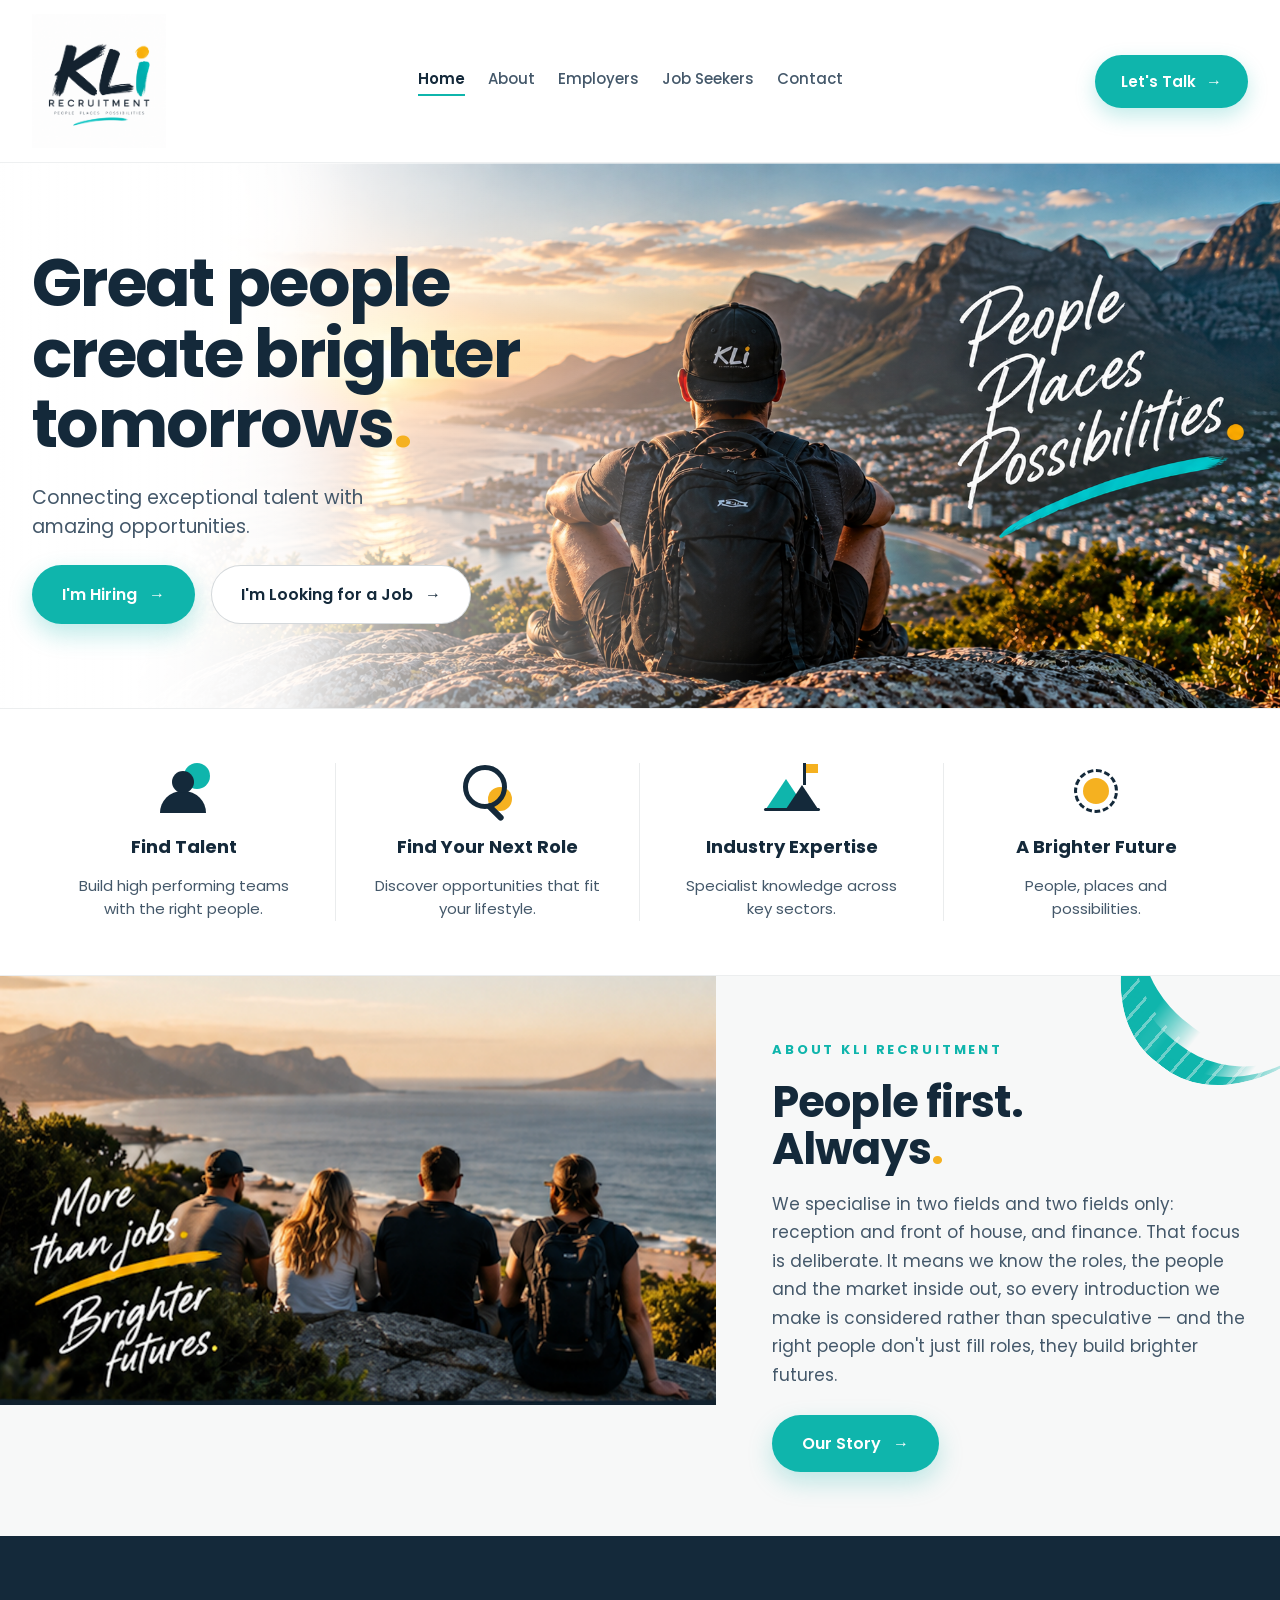
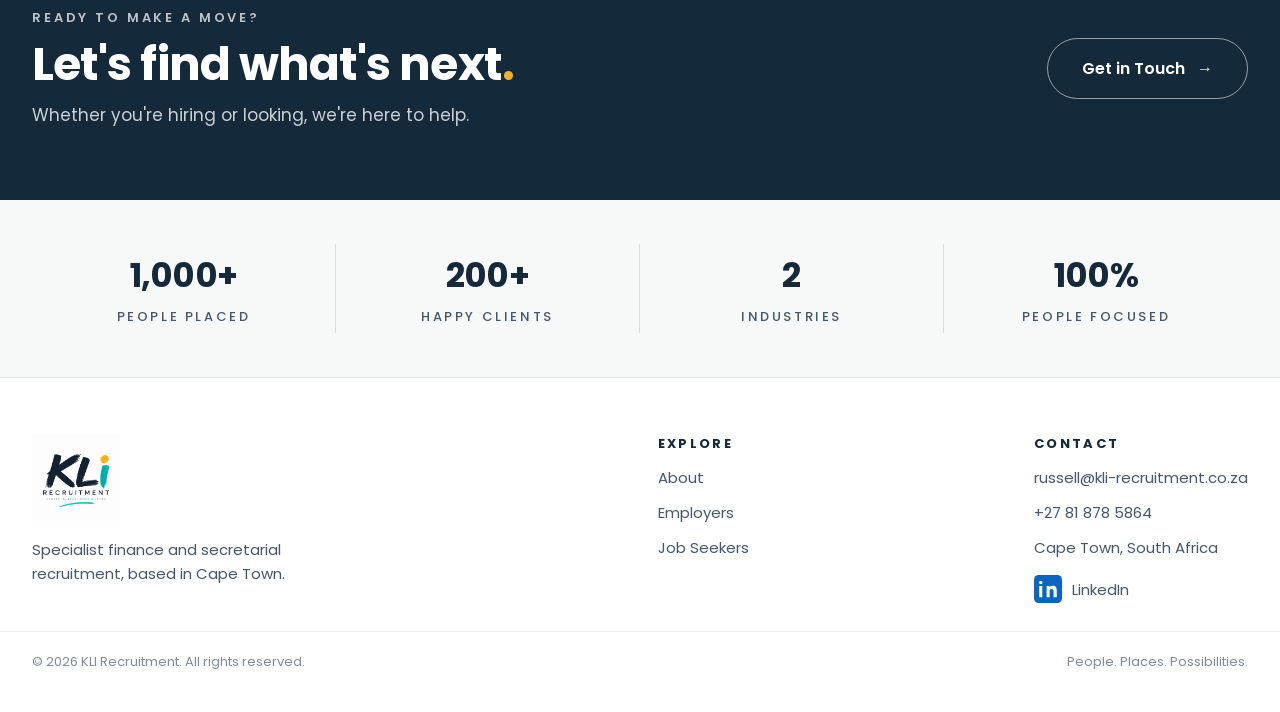
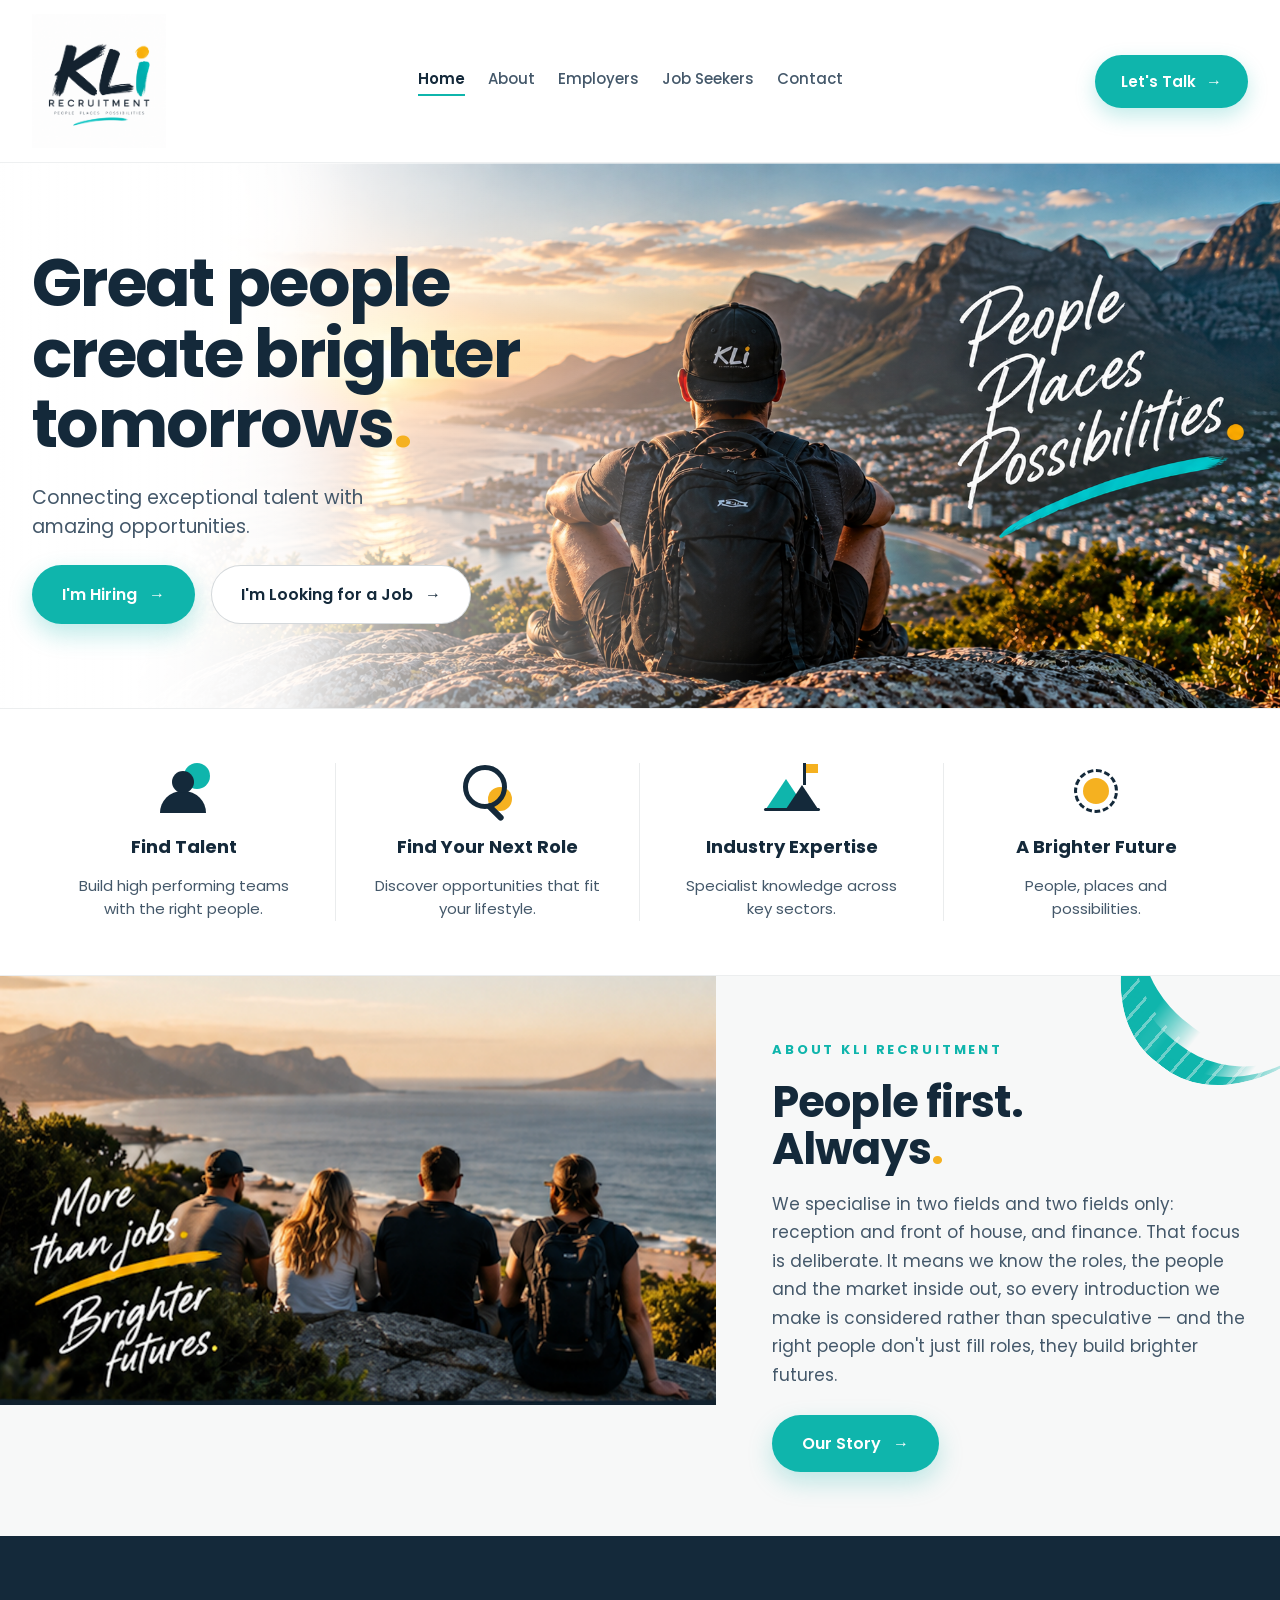
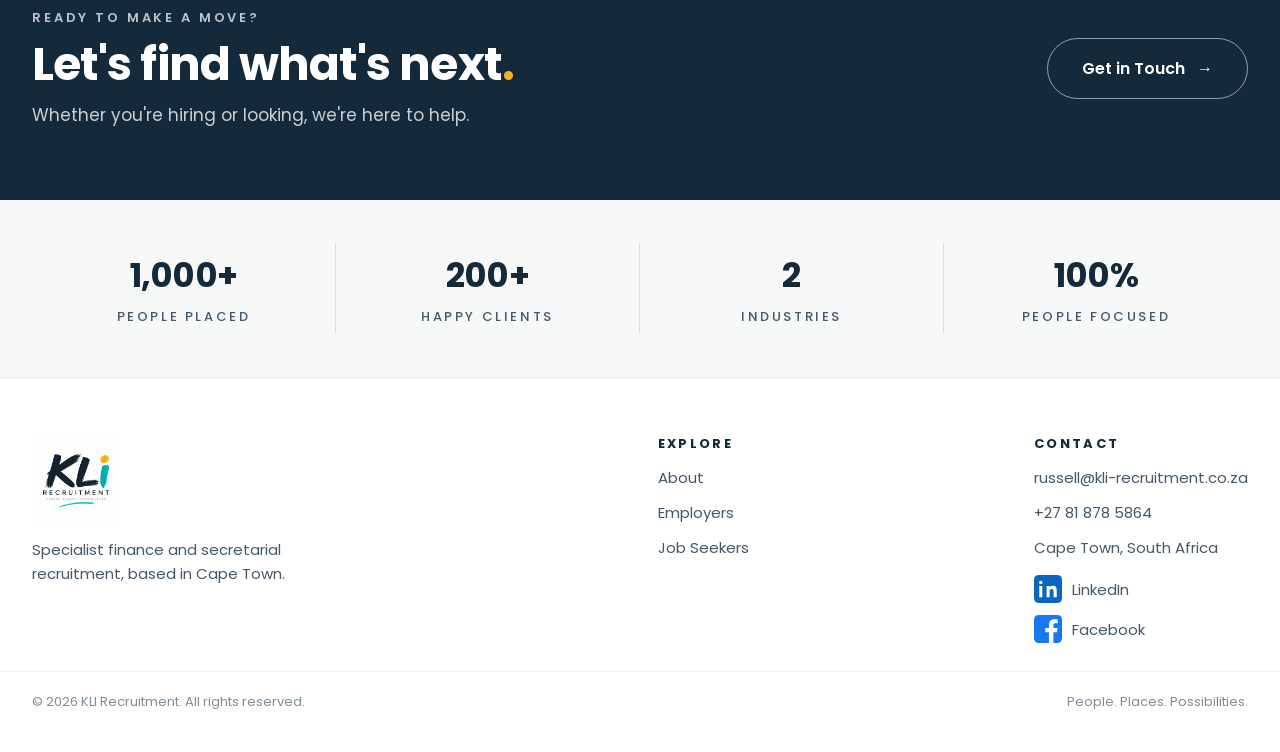
